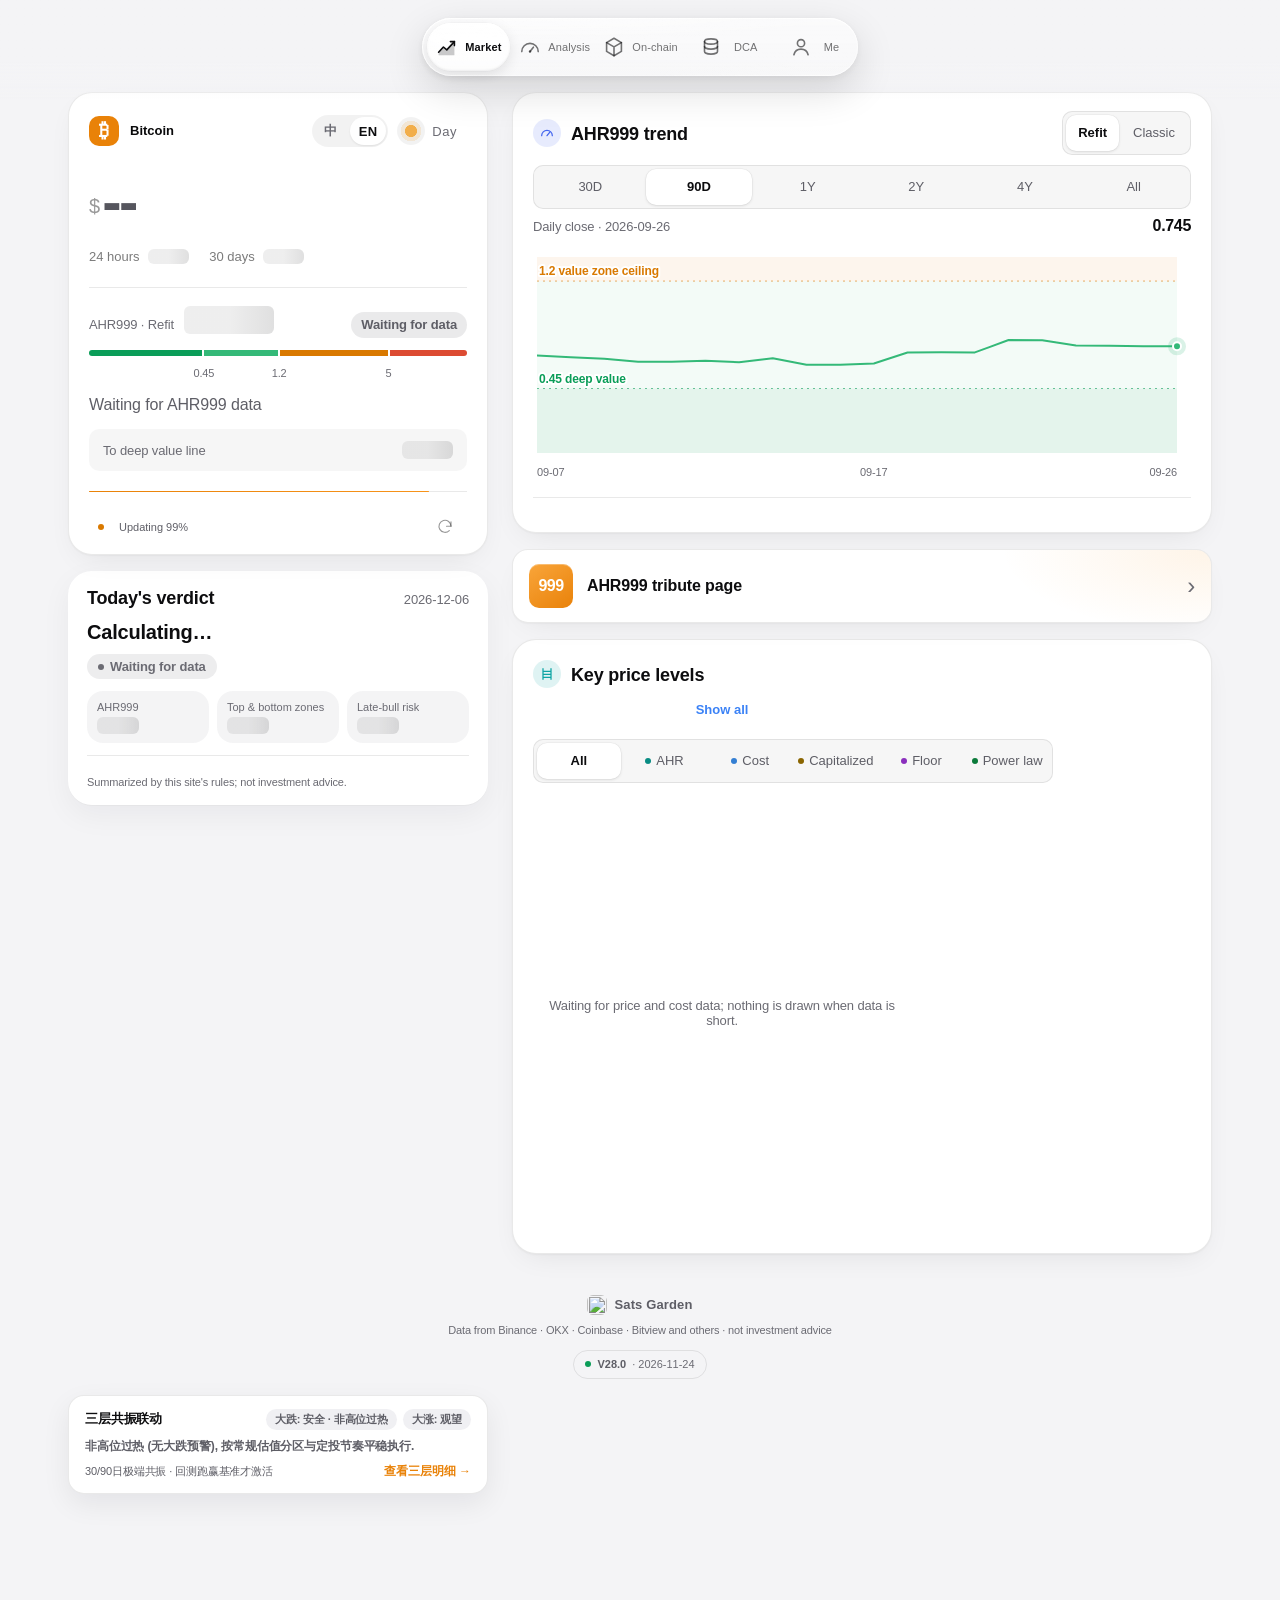
==== source/index.html @ b7ab75c3 "deploy: 28.0.0-20261124" ====
<!doctype html>
<!-- BUILD: 28.0.0-20261124 · SATS-GARDEN-V27.11 -->
<html lang="zh-CN">
<head>
  <meta charset="UTF-8" />
  <meta name="viewport" content="width=device-width,initial-scale=1,viewport-fit=cover" />
  <meta name="referrer" content="no-referrer" />
  <meta name="color-scheme" content="dark light" />
  <meta name="apple-mobile-web-app-capable" content="yes" />
  <meta name="mobile-web-app-capable" content="yes" />
  <meta name="apple-mobile-web-app-status-bar-style" content="black-translucent" />
  <meta name="apple-mobile-web-app-title" content="Sats Garden" />
  <meta name="btc-dca-build" content="28.0.0-20261124" />
  <script>
(function(){
  "use strict";
  // V27.0.3：手机诊断面板。只有打开 网址#diag 时出现；平时没有任何影响。
  var errs=[];
  window.addEventListener("error",function(e){errs.push((e.message||"error")+" @"+(e.lineno||"?"));if(errs.length>4)errs.shift()});
  window.addEventListener("unhandledrejection",function(e){errs.push("promise: "+String(e.reason&&e.reason.message||e.reason).slice(0,80));if(errs.length>4)errs.shift()});
  if(location.hash!=="#diag")return;
  function r(el){if(!el)return "无";var b=el.getBoundingClientRect(),c=getComputedStyle(el);return "h="+Math.round(b.height)+" w="+Math.round(b.width)+" top="+Math.round(b.top)+" display="+c.display+" vis="+c.visibility+" op="+c.opacity+" ovf="+c.overflow+(c.contentVisibility?" cv="+c.contentVisibility:"")+" pos="+c.position}
  function chain(el){var o=[],n=el;for(var i=0;i<6&&n&&n!==document.body;i++){o.push(n.tagName.toLowerCase()+(n.id?"#"+n.id:"")+(n.dataset&&n.dataset.module?"[m="+n.dataset.module+"]":"")+(n.tagName==="DETAILS"?(n.open?"(open)":"(closed)"):""));n=n.parentElement}return o.join(" < ")}
  function line(k,v){return "<div><b>"+k+"</b> "+String(v).replace(/</g,"&lt;")+"</div>"}
  function run(){
    var box=document.getElementById("sgDiag");if(!box){box=document.createElement("div");box.id="sgDiag";box.style.cssText="position:fixed;left:8px;right:8px;top:calc(env(safe-area-inset-top,0px) + 8px);z-index:99999;max-height:60vh;overflow:auto;padding:10px 12px;border-radius:12px;background:rgba(0,0,0,.88);color:#fff;font:11px/1.45 ui-monospace,Menlo,monospace;white-space:normal";document.body.appendChild(box)}
    var f=document.querySelector('details[data-module="walletdist"]'),sec=document.getElementById("walletDist"),panel=sec&&sec.querySelector(".hd-panel"),rows=document.getElementById("hdRows"),hold=document.querySelector('details[data-module="holders"]');
    var probe="无";if(f){var fb=f.getBoundingClientRect();var x=fb.left+fb.width/2,y=fb.bottom-8;if(y>0&&y<innerHeight){var el=document.elementFromPoint(x,y);probe=el?chain(el):"无"}else probe="不在屏幕内"}
    box.innerHTML=line("版本",typeof BUILD_ID!=="undefined"?BUILD_ID:"?")+line("浏览器",navigator.userAgent.replace(/.*(iPhone OS [\d_]+|Mac OS X [\d_]+|Android [\d.]+).*?(Version\/[\d.]+)?.*/,"$1 $2"))+
      line("折叠项",f?(f.open?"已展开":"未展开")+" · "+r(f):"找不到")+
      line("位置",sec?chain(sec):"找不到 #walletDist")+
      line("表格区 section",r(sec))+line("hd-panel",r(panel))+
      line("行数",rows?rows.children.length+" · "+(rows.textContent||"").slice(0,30):"找不到")+
      line("持币群体折叠",hold?(hold.open?"已展开":"未展开"):"找不到")+
      line("折叠项底部是谁",probe)+
      line("数据源失败",(function(){var n=window.__sgNet&&window.__sgNet.stat||{},f=n.fail||{},w=n.why||{},k=Object.keys(f);return k.length?k.map(function(h){return h+"×"+f[h]+(w[h]?"（"+({timeout:"超时",network:"连不上"}[w[h]]||w[h])+"）":"")}).join("  "):"无"})())+
      line("用了旧副本",(function(){var n=window.__sgNet&&window.__sgNet.stat;return n?n.stale+" 项":"未启用"})())+
      line("脚本错误",errs.length?errs.join(" | "):"无");
  }
  function start(){run();setInterval(run,1000)}
  if(document.readyState==="loading")document.addEventListener("DOMContentLoaded",start);else start();
})();
</script>
<script>
/* V27：网络缓存层（数据更可靠、打开更快）
   拦截对行情 / 链上数据源的 GET 请求，把每次成功的响应存进本机 IndexedDB：
   - 日度历史数据（Bitview 长序列、成本分布、BGeometrics、CoinMetrics、mempool 历史价与算力、恐惧贪婪历史、稳定币历史等）：
     6 小时内再次打开直接用本机副本，不再请求网络（快）；超过 6 小时去网络取，网络失败或超时就用本机副本（稳）。
   - 近期数据（Bitview 最近几天的短序列、Binance K 线、mempool 3 天算力）：总是先取网络；失败时用 3 天内的本机副本。
   - 实时报价、资金费率、手续费、出块、预测市场：不经过这一层。
   本机副本只在本机保存，不上传；占用超过上限时自动删除最旧的。 */
(function(){
  "use strict";
  if(!window.fetch||!window.indexedDB||window.__sgNet)return;
  var native=window.fetch.bind(window),DB="sg-net",ST="resp",FRESH=6*36e5,LIVE_MAX=3*864e5,MAX_BYTES=8e6,CAP=120e6;
  var stat={fresh:0,stale:0,live:0,miss:0,urls:{},fail:{}};
  function failed(u){try{var h=new URL(u,location.href).hostname;if(h&&h!==location.hostname)stat.fail[h]=(stat.fail[h]||0)+1}catch(e){}}
  function watch(p,u){return p.then(function(r){if(r&&!r.ok&&r.status!==304)failed(u);return r},function(e){failed(u);throw e})}
  window.__sgNet={stat:stat,version:1,bust:function(sub){return db().then(function(d){if(!d)return;return new Promise(function(res){try{var os=d.transaction(ST,"readwrite").objectStore(ST),c=os.openCursor();c.onsuccess=function(){var cur=c.result;if(!cur){res();return}if(!sub||String(cur.key).indexOf(sub)>=0)cur.delete();cur.continue()};c.onerror=function(){res()}}catch(e){res()}})})}};
  function cls(u){
    var h=u.hostname,p=u.pathname,q=u.search;
    if(h==="bitview.space"){
      if(/^\/api\/(mempool|v1\/)/.test(p))return null;
      if(p.indexOf("/api/series/")===0){
        var st=u.searchParams.get("start");
        if(st&&/^-\d+$/.test(st)&&+st>-100)return "live";
        return "daily";
      }
      if(p.indexOf("/api/urpd")===0)return "daily";
      return null;
    }
    if(/(^|\.)bitcoin-data\.com$|^api\.bgeometrics\.com$/.test(h))return /\/last$/.test(p)?"live":"daily";
    if(h==="community-api.coinmetrics.io"||h==="stablecoins.llama.fi"||h==="api.blockchain.info")return "daily";
    if(h==="api.coingecko.com"&&/market_chart/.test(p)){var dd=+(u.searchParams.get("days")||0);return dd>0&&dd<=3?"live":"daily"}
    if(h==="api.alternative.me"&&/limit=(\d{3,})/.test(q))return "daily";
    if(h==="mempool.space"){if(/historical-price|hashrate\/(all|3y)/.test(p))return "daily";if(/hashrate\/3d/.test(p))return "live";return null}
    if(/binance/.test(h)&&/klines/.test(p))return "live";
    return null;
  }
  var dbp=null;
  function db(){if(dbp)return dbp;dbp=new Promise(function(res){try{var r=indexedDB.open(DB,1);r.onupgradeneeded=function(){r.result.createObjectStore(ST)};r.onsuccess=function(){res(r.result)};r.onerror=function(){res(null)};r.onblocked=function(){res(null)}}catch(e){res(null)}});return dbp}
  function get(k){return db().then(function(d){if(!d)return null;return new Promise(function(res){try{var t=d.transaction(ST,"readonly").objectStore(ST).get(k);t.onsuccess=function(){res(t.result||null)};t.onerror=function(){res(null)}}catch(e){res(null)}})})}
  function put(k,v){return db().then(function(d){if(!d)return;try{d.transaction(ST,"readwrite").objectStore(ST).put(v,k)}catch(e){}})}
  var pruned=false;
  function prune(){if(pruned)return;pruned=true;db().then(function(d){if(!d)return;try{var items=[],os=d.transaction(ST,"readonly").objectStore(ST),c=os.openCursor();c.onsuccess=function(){var cur=c.result;if(cur){items.push([cur.key,cur.value.t,(cur.value.body||"").length]);cur.continue();return}
      var total=items.reduce(function(a,x){return a+x[2]},0);if(total<=CAP)return;items.sort(function(a,b){return a[1]-b[1]});var tx=d.transaction(ST,"readwrite").objectStore(ST);for(var i=0;i<items.length&&total>CAP;i++){tx.delete(items[i][0]);total-=items[i][2]}}}catch(e){}})}
  function resp(rec,tag){return new Response(rec.body,{status:200,headers:{"content-type":rec.ct||"application/json","x-sg-cache":tag}})}
  function note(url,kind){stat[kind]++;stat.urls[url]=kind}
  // V27.6.3：同一个网址同时被多个模块请求时，只下载一次（DefiLlama 历史数据有 1 MB 以上，手机网络下常常两份同时下载、双双超时）；
  // 调用方自己的超时只结束「等待」，不中断下载——下载在后台最多继续 60 秒，完成后照样存入本机副本，下次直接用。
  var inflight={},why={};stat.why=why;
  function reason(e,st){return st?("HTTP "+st):(e&&(e.name==="AbortError"||/abort/i.test(String(e))))?"timeout":"network"}
  function failedWhy(u,w){try{var h=new URL(u,location.href).hostname;if(h)why[h]=w}catch(e){}}
  // V27.7.1：Bitview 成本分布（URPD）接口改版——
  //   ① weight 参数只接受 none / wakefulness / mobility（原来用 raw），② buckets 由「对象数组」改为「按列数组」，
  //   ③ /api/urpd/{cohort}/dates 日期列表可能已取消。
  // 在这里统一转换成网页各模块原来使用的格式，模块代码不用逐个改。
  function isUrpd(u){try{return new URL(u).pathname.indexOf("/api/urpd")===0}catch(e){return false}}
  function fixUrl(u){if(!isUrpd(u))return u;try{var x=new URL(u);if(x.searchParams.get("weight")==="raw")x.searchParams.delete("weight");return x.toString()}catch(e){return u}}
  function adaptUrpd(u,body){
    if(!isUrpd(u)||/\/dates(\?|$)/.test(u))return body;
    try{var j=JSON.parse(body),b=j&&j.buckets;
      if(!b||Array.isArray(b)||!Array.isArray(b.price))return body;
      var agg=new URL(u).searchParams.get("agg")||"",lin=/^lin(\d+)$/.exec(agg),lg=/^log(\d+)$/.exec(agg),n=b.price.length,out=[];
      for(var i=0;i<n;i++){var pf=+b.price[i],nx=i+1<n?+b.price[i+1]:NaN,pc=lin?pf+(+lin[1]):lg?(pf>0?pf*Math.pow(10,1/(+lg[1])):(isFinite(nx)?nx:0)):(isFinite(nx)?nx:pf);
        out.push({price_floor:pf,price_ceil:pc,supply:b.supply?+b.supply[i]:0,realized_cap:b.realized_cap?+b.realized_cap[i]:null,unrealized_pnl:b.unrealized_pnl?+b.unrealized_pnl[i]:null})}
      j.buckets=out;if(j.total_supply==null&&j.supply!=null)j.total_supply=j.supply;return JSON.stringify(j)}catch(e){return body}
  }
  function synthDates(u){
    // 日期列表接口没了：按日历生成 2013-01-01 到昨天（UTC），各模块会按需逐日请求
    if(!isUrpd(u)||!/\/dates(\?|$)/.test(u))return null;
    var out=[],d=new Date(Date.UTC(2013,0,1)),end=Date.now()-864e5;
    while(d.getTime()<=end){out.push(d.toISOString().slice(0,10));d.setUTCDate(d.getUTCDate()+1)}
    return JSON.stringify(out);
  }
  // ===== V27.8：Bitview 新旧接口兼容层 =====
  // Bitview 正在切换到新版本（next.bitview.space）：大量序列改名、合并或下线，单次请求最多 32 个序列。
  // 先按原名请求；服务器回答「找不到」或拒绝时，自动换成新名字，或用新数据计算出旧序列，再按原来的格式交给各模块。
  // 判断出已是新版本后记住 3 天，期间直接用新名字。以后 Bitview 再改名，只需更新这里的对照。
  var BV_FLAG="sg-bv-next";
  function bvNext(){try{return Date.now()-(+localStorage.getItem(BV_FLAG)||0)<3*864e5}catch(e){return false}}
  function setBvNext(){try{localStorage.setItem(BV_FLAG,String(Date.now()))}catch(e){}}
  var AGE1Y=["1y_to_18m","18m_to_2y","2y_to_3y","3y_to_4y","4y_to_5y","5y_to_6y","6y_to_7y","7y_to_8y","8y_to_10y","10y_to_12y","12y_to_15y","over_15y"];
  var BAL={under_1m_sats:["1_to_10_sats","10_to_100_sats","100_to_1k_sats","1k_to_10k_sats","10k_to_100k_sats","100k_to_1m_sats"],under_1k_sats:["1_to_10_sats","10_to_100_sats","100_to_1k_sats"],
    "1k_sats_to_10k_sats":["1k_to_10k_sats"],"10k_sats_to_100k_sats":["10k_to_100k_sats"],"100k_sats_to_1m_sats":["100k_to_1m_sats"],"1m_sats_to_10m_sats":["1m_to_10m_sats"],"10m_sats_to_1btc":["10m_to_100m_sats"],
    "1btc_to_10btc":["1_to_10_btc"],"10btc_to_100btc":["10_to_100_btc"],"100btc_to_1k_btc":["100_to_1k_btc"],"1k_btc_to_10k_btc":["1k_to_10k_btc"],"10k_btc_to_100k_btc":["10k_to_100k_btc"],over_100k_btc:["over_100k_btc"],over_10k_btc:["10k_to_100k_btc","over_100k_btc"]};
  var BV_ALIAS={supply:"circulating_supply",utxos_in_loss_supply:"supply_in_loss",p2pk65_supply:"p2pk_supply",p2pk65_supply_dominance:"p2pk_supply_share",p2tr_supply_dominance:"p2tr_supply_share",cost_basis_per_coin_pct50:"cost_basis_by_coin_median"};
  function bvSpec(n){var m;
    if(n==="date")return {k:"date",parts:[]};
    if(BV_ALIAS[n])return {k:"alias",parts:[BV_ALIAS[n]]};
    if(n==="p2pk33_supply"||n==="p2pk33_supply_dominance")return {k:"zero",parts:[]};          // 已与 p2pk65 合并为 p2pk
    if(n==="puell_multiple")return {k:"puell",parts:["subsidy_sum_24h_usd","subsidy_sum_1y_usd"]};
    if(n==="lth_realized_profit_to_loss_ratio_1w")return {k:"ratio",parts:["lth_realized_profit_sum_1w","lth_realized_loss_sum_1w"]};
    if(n==="price_sma_111d")return {k:"sma",n:111,x:1,parts:[]};
    if(n==="price_sma_350d_x2")return {k:"sma",n:350,x:2,parts:[]};
    if((m=/^utxos_over_6m_old_(transfer_volume_sum_\w+)$/.exec(n)))return {k:"alias",parts:["age_over_6m_"+m[1]]};
    if((m=/^utxos_over_1y_old_(transfer_volume_sum_\w+)$/.exec(n))){var sfx=m[1];return {k:"sum",parts:AGE1Y.map(function(b){return "age_"+b+"_"+sfx})}}
    if((m=/^utxos_over_(\d+)pct_in_loss_supply$/.exec(n)))return {k:"loss",pct:+m[1],parts:[]};
    if((m=/^addrs_(.+?)_(addr_count|supply(?:_delta_\w+)?)$/.exec(n))&&BAL[m[1]]){var suf=m[2]==="addr_count"?"address_count":m[2];return {k:"sum",parts:BAL[m[1]].map(function(b){return "balance_"+b+"_"+suf})}}
    if((m=/^bedrock_(raw|cointime|coinflow)_floor_pct(\w+)$/.exec(n)))return {k:"alias",parts:["bedrock_"+{raw:"unweighted",cointime:"awake",coinflow:"mobile"}[m[1]]+"_floor_p"+m[2]]};
    if(/^bedrock_coinflow_\w+_floor_/.test(n)||/^capital_sentiment_/.test(n)||/^rarity_meter_\w+_rank$/.test(n))return {k:"none",parts:[]};   // 新版没有对应数据
    return {k:"alias",parts:[n]};
  }
  function bvGet(u){return native(u,{mode:"cors",cache:"no-store"}).then(function(r){return r.text().then(function(t){var j=null;try{j=JSON.parse(t)}catch(e){}return {ok:r.ok,status:r.status,j:j,t:t}})})}
  function notFoundName(x){var msg=x&&x.j&&x.j.error&&x.j.error.message||x&&x.t||"";var m=/'([a-z0-9_]+)' not found/.exec(msg);return m?m[1]:null}
  async function bvChunk(base,names){
    // 取一组序列；某个名字不存在就去掉重试（最多 6 次），缺的按空值处理
    var list=names.slice(),miss={};
    for(var tries=0;tries<7;tries++){
      var u=new URL(base.toString());u.searchParams.set("series",list.join(","));
      var x=await bvGet(u.toString());
      if(x.ok&&Array.isArray(x.j)){var out={};list.forEach(function(n,i){out[n]=x.j[i]});return {cols:out,miss:miss}}
      var nf=notFoundName(x);if(!nf||list.indexOf(nf)<0)throw new Error("bitview "+x.status);
      miss[nf]=1;list=list.filter(function(n){return n!==nf});if(!list.length)return {cols:{},miss:miss}
    }
    throw new Error("bitview retries");
  }
  var dailyPrice=null;
  async function bvDailyPrice(){
    if(dailyPrice)return dailyPrice;
    var u=new URL("https://bitview.space/api/series/bulk");u.searchParams.set("index","day1");u.searchParams.set("series","date,price");u.searchParams.set("start","2010-07-01");
    var x=await bvGet(u.toString());if(!x.ok||!Array.isArray(x.j))throw new Error("price");
    var d=x.j[0].data,v=x.j[1].data;dailyPrice={d:d,v:v.map(Number)};return dailyPrice;
  }
  function smaAt(dp,n){var out={},sum=0,q=[];for(var i=0;i<dp.d.length;i++){var v=dp.v[i];if(!(v>0)){out[dp.d[i]]=null;continue}q.push(v);sum+=v;if(q.length>n)sum-=q.shift();out[dp.d[i]]=q.length>=n?sum/n:null}return out}
  function monthEndValue(map,day){var y=+day.slice(0,4),mo=+day.slice(5,7),d=new Date(Date.UTC(y,mo,0));for(var k=0;k<31;k++){var key=d.toISOString().slice(0,10);if(map[key]!=null)return map[key];d.setUTCDate(d.getUTCDate()-1);if(d.getUTCMonth()!==mo-1)break}return null}
  async function lossAt(day,pcts){
    // 深度亏损：成本分布里成本 ≥ 价格 ÷ (1 − 亏损比例) 的币量。
    // 过去日子的成本分布不会再变，存进本机副本（IndexedDB）后，以后只需下载最新一天。
    var url="https://bitview.space/api/urpd/all/"+day+"?agg=log50",j=null,rec=await get(url).catch(function(){return null});
    if(rec&&rec.body){try{j=JSON.parse(rec.body)}catch(e){}}
    if(!j){var x=await bvGet(url);if(!x.ok||!x.j||!x.j.buckets)return null;j=x.j;
      var today=new Date().toISOString().slice(0,10);if(day<today){put(url,{t:Date.now(),body:x.t,ct:"application/json"})}}
    var b=j.buckets,close=+j.close,out={};if(!(close>0))return null;
    var pr=Array.isArray(b)?b.map(function(r){return +r.price_floor}):b.price.map(Number),sp=Array.isArray(b)?b.map(function(r){return +r.supply}):b.supply.map(Number),step=Math.pow(10,1/50);
    pcts.forEach(function(p){var th=close/(1-p/100),s=0;
      for(var i=0;i<pr.length;i++){var lo=pr[i],hi=lo>0?lo*step:(pr[i+1]||0);if(!(sp[i]>0))continue;
        if(lo>=th)s+=sp[i];else if(hi>th&&lo>0)s+=sp[i]*(Math.log(hi/th)/Math.log(hi/lo))}   // 跨过门槛的那一格按对数比例分配
      out[p]=s});
    return out;
  }
  async function bvTranslate(key){
    var u=new URL(key),single=null,m=/^\/api\/series\/([a-z0-9_]+)\/([a-z0-9]+)\/?$/.exec(u.pathname);
    if(m&&m[1]!=="bulk"){single=m[1];var b=new URL("https://bitview.space/api/series/bulk");b.searchParams.set("index",m[2]);b.searchParams.set("series",single);["start","end","limit"].forEach(function(k){if(u.searchParams.get(k)!=null)b.searchParams.set(k,u.searchParams.get(k))});u=b}
    var index=u.searchParams.get("index")||"day1",names=(u.searchParams.get("series")||"").split(",").filter(Boolean),specs=names.map(bvSpec),need=[];
    specs.forEach(function(sp){sp.parts.forEach(function(p){if(need.indexOf(p)<0)need.push(p)})});
    var cols={},miss={},base=new URL(u.toString());
    for(var i=0;i<Math.max(1,need.length);i+=30){var r=await bvChunk(base,["date"].concat(need.slice(i,i+30)));Object.assign(cols,r.cols);Object.assign(miss,r.miss)}
    var ref=cols.date;if(!ref||!Array.isArray(ref.data))throw new Error("no date");
    var n=ref.data.length,pos0=+ref.start||0,val=function(name,i){var c=cols[name];if(!c||!Array.isArray(c.data))return null;var k=pos0+i-(+c.start||0);var v=k>=0&&k<c.data.length?c.data[k]:null;return v==null?null:+v};
    var out=[],dp=null,lossCache=null;
    for(var q=0;q<specs.length;q++){
      var sp=specs[q],arr=new Array(n);
      if(sp.k==="date")arr=ref.data.slice();
      else if(sp.k==="alias"){for(var i2=0;i2<n;i2++)arr[i2]=val(sp.parts[0],i2)}
      else if(sp.k==="sum"){for(i2=0;i2<n;i2++){var t=0,any=false;sp.parts.forEach(function(p){var v=val(p,i2);if(v!=null&&isFinite(v)){t+=v;any=true}});arr[i2]=any?t:null}}
      else if(sp.k==="zero"){arr.fill(0)}
      else if(sp.k==="none"){arr.fill(null)}
      else if(sp.k==="puell"){for(i2=0;i2<n;i2++){var a=val(sp.parts[0],i2),c=val(sp.parts[1],i2);arr[i2]=a!=null&&c>0?a/(c/365):null}}
      else if(sp.k==="ratio"){for(i2=0;i2<n;i2++){var a2=val(sp.parts[0],i2),c2=val(sp.parts[1],i2);arr[i2]=a2!=null&&c2>0?a2/c2:null}}
      else if(sp.k==="sma"){if(!dp)dp=await bvDailyPrice().catch(function(){return null});
        if(!dp)arr.fill(null);else{var mp=smaAt(dp,sp.n);for(i2=0;i2<n;i2++){var day=ref.data[i2],v2=index==="month1"?monthEndValue(mp,day):mp[day];arr[i2]=v2==null?null:v2*sp.x}}}
      else if(sp.k==="loss"){
        if(!lossCache){lossCache={};var pcts=specs.filter(function(z){return z.k==="loss"}).map(function(z){return z.pct}),all=ref.data.slice(-120),days=[];
          // 最近 7 天逐日算；更早的每 3 天算一次，中间按前后两次线性补齐（图表看趋势足够，最新数值是精确的）
          all.forEach(function(d,k){if(k>=all.length-7||(all.length-1-k)%3===0)days.push(d)});
          var idx=0,worker=async function(){while(idx<days.length){var d=days[idx++];try{lossCache[d]=await lossAt(d,pcts)}catch(e){lossCache[d]=null}}};
          await Promise.all([worker(),worker(),worker(),worker()]);
          all.forEach(function(d,k){if(lossCache[d])return;var a=k-1,c=k+1;while(a>=0&&!lossCache[all[a]])a--;while(c<all.length&&!lossCache[all[c]])c++;
            if(a<0||c>=all.length)return;var A=lossCache[all[a]],C=lossCache[all[c]],w=(k-a)/(c-a),o={};pcts.forEach(function(p){o[p]=A[p]+(C[p]-A[p])*w});lossCache[d]=o})}
        for(i2=0;i2<n;i2++){var lc=lossCache[ref.data[i2]];arr[i2]=lc?lc[sp.pct]:null}}
      out.push({version:0,index:index,type:"Derived",start:pos0,end:pos0+n,stamp:ref.stamp||new Date().toISOString(),data:arr,translated:names[q]});
    }
    return JSON.stringify(single?out[0]:out);
  }
  function lenSame(rec){
    return native(rec.lenUrl,{mode:"cors",cache:"no-store"}).then(function(r){return r.ok?r.text():null}).then(function(t){var n=+t;return n>0&&n===rec.len}).catch(function(){return false});
  }
  function bvLenInfo(key,body){
    // 请求里取一个代表序列（第一个不是 date 的）和它的总长度 end；只用于「全量历史」类请求
    try{var u=new URL(key),j=JSON.parse(body),arr=Array.isArray(j)?j:[j],idx=u.searchParams.get("index")||"day1",names=(u.searchParams.get("series")||"").split(",");
      var m=/^\/api\/series\/([a-z0-9_]+)\/([a-z0-9]+)\/?$/.exec(u.pathname);if(m&&m[1]!=="bulk"){names=[m[1]];idx=m[2]}
      if(idx!=="day1")return null;
      for(var i=0;i<arr.length;i++){var n=names[i];if(!n||n==="date"||!arr[i]||!(+arr[i].end>0))continue;var real=n;if(arr[i].translated){var sp=bvSpec(n);real=sp.k==="alias"?sp.parts[0]:null}
        if(!real)continue;return {lenUrl:"https://bitview.space/api/series/"+real+"/"+idx+"/len",len:+arr[i].end}}
    }catch(e){}return null;
  }
  function isBvSeries(u){try{var x=new URL(u);return x.hostname==="bitview.space"&&x.pathname.indexOf("/api/series/")===0&&!/\/(search|count|indexes)$/.test(x.pathname)}catch(e){return false}}
  async function bvFetch(key){
    if(!bvNext()){
      var r=await native(key,{mode:"cors",cache:"no-store"});
      if(r.ok)return {ok:true,status:r.status,body:await r.text(),ct:r.headers.get("content-type")||"application/json"};
      if(r.status!==404&&r.status!==400)return {ok:false,status:r.status};
      var t=await r.text().catch(function(){return ""});if(/not found/i.test(t))setBvNext();
    }
    try{return {ok:true,status:200,body:await bvTranslate(key),ct:"application/json"}}catch(e){return {ok:false,status:502}}
  }
  function shared(key){
    if(inflight[key])return inflight[key];
    var ctl=new AbortController(),tm=setTimeout(function(){ctl.abort()},60000);
    if(isBvSeries(key)){
      inflight[key]=bvFetch(key).then(function(x){clearTimeout(tm);delete inflight[key];
        if(x.ok&&x.body&&x.body.length<MAX_BYTES){var li=bvLenInfo(key,x.body),rec={t:Date.now(),body:x.body,ct:x.ct};if(li){rec.lenUrl=li.lenUrl;rec.len=li.len}put(key,rec);prune()}return x},function(e){clearTimeout(tm);delete inflight[key];throw e});
      return inflight[key];
    }
    inflight[key]=native(fixUrl(key),{mode:"cors",cache:"no-store",signal:ctl.signal}).then(function(r){
      if(!r.ok){var sd=synthDates(key);if(sd)return {ok:true,status:200,body:sd,ct:"application/json"};return {ok:false,status:r.status}}
      return r.text().then(function(body){return {ok:true,status:r.status,body:adaptUrpd(key,body),ct:r.headers.get("content-type")||"application/json"}});
    }).then(function(x){clearTimeout(tm);delete inflight[key];
      if(x.ok&&x.body&&x.body.length<MAX_BYTES&&!/^\s*</.test(x.body)){put(key,{t:Date.now(),body:x.body,ct:x.ct});prune()}
      return x},function(e){clearTimeout(tm);delete inflight[key];throw e});
    return inflight[key];
  }
  function waitFor(p,sig){return new Promise(function(res,rej){
    if(sig){if(sig.aborted){rej(new DOMException("Aborted","AbortError"));return}sig.addEventListener("abort",function(){rej(new DOMException("Aborted","AbortError"))},{once:true})}
    p.then(res,rej)})}
  window.fetch=function(input,init){
    try{
      var req=typeof input==="string"?null:input,url=req?req.url:String(input),method=((init&&init.method)||(req&&req.method)||"GET").toUpperCase();
      if(method!=="GET")return native(input,init);
      var u=new URL(url,location.href),c=cls(u);
      if(!c)return u.origin===location.origin?native(input,init):watch(native(input,init),url).catch(function(e){failedWhy(url,reason(e));throw e});
      var key=u.href,sig=(init&&init.signal)||(req&&req.signal)||null;
    }catch(e){return native(input,init)}
    return get(key).then(function(rec){
      var age=rec?Date.now()-rec.t:Infinity,stale=function(){return rec&&(c==="daily"||age<LIVE_MAX)};
      if(rec&&c==="daily"&&age<FRESH){note(key,"fresh");return resp(rec,"fresh")}
      if(rec&&c==="daily"&&rec.lenUrl&&rec.len>0&&!/\/month1\/len$/.test(rec.lenUrl)&&age<36*3600*1000)return lenSame(rec).then(function(same){
        if(same){rec.t=Date.now();put(key,rec);note(key,"fresh");return resp(rec,"fresh")}
        return go();
      });
      return go();
      function go(){
      return waitFor(shared(key),sig).then(function(x){
        if(x.ok){note(key,"live");return new Response(x.body,{status:200,headers:{"content-type":x.ct,"x-sg-cache":"live"}})}
        failed(key);failedWhy(key,reason(null,x.status));
        if(stale()){note(key,"stale");return resp(rec,"stale")}
        note(key,"miss");return new Response("",{status:x.status||502});
      },function(err){
        // 调用方等不及先走了：下载仍在继续，只有下载本身失败才算数据源失败
        var pend=err&&err.name==="AbortError"&&inflight[key];
        if(pend)pend.then(function(x){if(!x.ok){failed(key);failedWhy(key,reason(null,x.status))}},function(e){failed(key);failedWhy(key,reason(e))});
        else{failed(key);failedWhy(key,reason(err))}
        if(stale()){note(key,"stale");return resp(rec,"stale")}
        note(key,"miss");throw err;
      });
      }
    });
  };
})();
</script>
<script>
(function(){
  "use strict";
  // V27.10：给本机存储瘦身。这几个模块各自把 170～420 KB 的图表数据存进 localStorage（Safari 上限约 5 MB，已用近 3 MB）；
  // 同一份数据网络缓存层已经存在 IndexedDB 里（容量大得多、离线也能用），所以这里不再重复存：写入时直接跳过，并清掉以前存的。
  // 模块下次打开时照常「请求」，由缓存层从本机副本立即返回，不产生网络流量。IndexedDB 不可用（如无痕模式）时保持原样。
  var BIG={btc_bitview_capitalized_price_v1:1,btc_bitview_lth_psil_v1:1,btc_bitview_cost_basis_v1:1,btc_bitview_revived_v3_1y:1,btc_bitview_lth_nupl_v1:1};
  if(!window.indexedDB||!window.__sgNet)return;
  try{
    var raw=Storage.prototype.setItem;
    Storage.prototype.setItem=function(k,v){if(this===window.localStorage&&BIG[k]===1&&typeof v==="string"&&v.length>60000)return;return raw.apply(this,arguments)};
    Object.keys(BIG).forEach(function(k){try{var v=localStorage.getItem(k);if(v&&v.length>60000)localStorage.removeItem(k)}catch(e){}});
  }catch(e){}
})();
</script>
<script>(function(){var l=null;try{l=localStorage.getItem("btc_lang_v1")}catch(e){}if(l!=="zh"&&l!=="en"){var n=(navigator.languages&&navigator.languages[0])||navigator.language||"";l=/^zh/i.test(n)?"zh":"en"}window.BTC_LANG=l;var d=document.documentElement;d.lang=l==="en"?"en":"zh-CN";if(l==="en"){d.classList.add("i18n-pending");setTimeout(function(){d.classList.remove("i18n-pending")},2500)}})();</script>
<script>const BUILD_ID="28.0.0-20261124";const BUILD_LABEL="V28.0";function sgLabel(){return window.BTC_LANG==="en"?BUILD_LABEL.replace(/\s*正式版$/,""):BUILD_LABEL}(function(){var T="btc_theme_v1",t=null;try{t=localStorage.getItem(T)}catch(e){}if(t!=="light"&&t!=="dark"){t=null}window.__themePinned=!!t;if(!t)t=window.matchMedia("(prefers-color-scheme: light)").matches?"light":"dark";document.documentElement.dataset.theme=t;})();</script>
  <link rel="apple-touch-icon" href="./apple-touch-icon.png" />
  <link rel="icon" type="image/png" sizes="180x180" href="./apple-touch-icon.png" />
  <link rel="manifest" href="./manifest.webmanifest" id="pwaManifest" />
  <meta name="theme-color" id="themeColorMeta" content="#090c11" />
  
  <title>Sats Garden · 比特币价格与 AHR999</title>
  <meta name="description" content="查看比特币价格与 AHR999 指数，切换经典与新拟合模型，记录定投进度；按需展开链上成本与市场分析。" />
  <meta name="keywords" content="BTC,比特币,Bitcoin,AHR999,MVRV,LTH_PSIL,200WMA,恐惧贪婪,Sats Garden,链上数据,幂律" />
  <meta name="robots" content="index,follow" />
  <link rel="canonical" href="https://9992100.xyz/" />
  <meta property="og:url" content="https://9992100.xyz/" />
  <meta property="og:image" content="https://9992100.xyz/docs/cover.jpg" />
  <meta property="og:locale" content="zh_CN" />
  <meta name="twitter:image" content="https://9992100.xyz/docs/cover.jpg" />
  <meta property="og:type" content="website" />
  <meta property="og:title" content="Sats Garden · 比特币价格与 AHR999" />
  <meta property="og:description" content="比特币价格、AHR999 周期估值与本月定投进度。" />
  <meta property="og:site_name" content="Sats Garden" />
  <meta name="twitter:card" content="summary_large_image" />
  <meta name="twitter:title" content="BTC · 价格与 AHR999" />
  <meta name="twitter:description" content="比特币价格、AHR999 周期估值与本月定投进度。" />
  <style>body.noscript{display:block;padding:40px 20px;font-family:system-ui;color:#333}
body.noscript h1{font-size:20px}
body.noscript p{font-size:13px;line-height:1.6;max-width:640px}
/* ===== 定投策略对照 DCA LAB ===== */
#dcalab .dcalab-delta{display:flex}
#dcalab .dcalab-delta i{flex:none;border-radius:2px}
#dcalab .dcalab-delta p{color:var(--text-secondary)}
#dcalab .dcalab-delta b{color:var(--brand-ink);font-weight:700}
#dcalab .dcalab-delta span{display:block;margin-top:3px;color:var(--text-tertiary);font-size:13px}
#dcalab .dcalab-shell{position:relative;height:300px;min-height:260px;touch-action:pan-y}
#dcalab .dcalab-shell canvas{display:block;width:100%;height:100%}
#dcalab .dcalab-tooltip{position:absolute;z-index:3;min-width:170px;padding:9px 10px;border:1px solid var(--border-subtle);border-radius:var(--r-md);background:color-mix(in srgb,var(--surface-1) 92%,transparent);box-shadow:0 10px 30px rgba(0,0,0,.2);backdrop-filter:blur(14px);pointer-events:none;opacity:0;transform:translateY(3px);transition:opacity .12s,transform .12s}
#dcalab .dcalab-tooltip.on{opacity:1;transform:none}
#dcalab .dcalab-tooltip b{display:block;margin-bottom:5px;font-size:13px}
#dcalab .dcalab-tooltip div{display:flex;justify-content:space-between;gap:14px;margin-top:3px;color:var(--text-secondary);font-size:13px}
#dcalab .dcalab-tooltip strong{color:var(--text-primary);font-family:var(--mono)}
#dcalab .dcalab-rules{margin-top:12px}
#dcalab .dcalab-rule{display:flex;align-items:center;gap:9px;padding:11px 0;border-bottom:1px solid var(--border-subtle)}
#dcalab .dcalab-rule:last-child{border-bottom:0}
#dcalab .dcalab-rule i{flex:none;width:8px;height:8px;border-radius:3px}
#dcalab .dcalab-rule b{font-size:13px;font-weight:700}
#dcalab .dcalab-rule s{margin-left:auto;text-decoration:none;color:var(--text-tertiary);font-size:13px;font-family:var(--mono);white-space:nowrap}
#dcalab .dcalab-rule em{flex:none;width:44px;font-style:normal;text-align:right;color:var(--text-secondary);font-size:13px;white-space:nowrap}
#dcalab .dcalab-mult{display:inline-flex;flex:none;align-items:center;gap:1px;height:32px;padding:0 10px;border:1px solid var(--border-subtle);border-radius:var(--r-full);background:var(--surface-1)}
#dcalab .dcalab-mult input{width:34px;padding:0;border:0;outline:0;background:transparent;color:var(--brand-ink);font-size:13px;font-weight:700;text-align:right;-moz-appearance:textfield}
#dcalab .dcalab-mult input::-webkit-outer-spin-button,#dcalab .dcalab-mult input::-webkit-inner-spin-button{-webkit-appearance:none;margin:0}
#dcalab .dcalab-mult u{text-decoration:none;color:var(--text-tertiary);font-size:13px}
#dcalab .m21-goal-btn[disabled]{opacity:.34;pointer-events:none}
#dcalab .dcalab-bar-wrap{margin-top:14px}
#dcalab .dcalab-audit{display:flex;flex-wrap:wrap;gap:7px;margin-top:10px}
#dcalab .dcalab-audit span{display:inline-flex;align-items:center;gap:5px;padding:6px 9px;border:1px solid var(--border-subtle);border-radius:var(--r-full);background:var(--surface-1);color:var(--text-tertiary);font-size:11px;font-weight:700}
#dcalab .dcalab-audit span.good{color:var(--market-positive);border-color:color-mix(in srgb,var(--market-positive) 28%,var(--border-subtle))}
#dcalab .dcalab-audit span.warn{color:var(--market-caution);border-color:color-mix(in srgb,var(--market-caution) 28%,var(--border-subtle))}
#dcalab .dcaroll-head{display:flex;align-items:flex-end;justify-content:space-between;gap:12px;margin-top:24px}
#dcalab .dcaroll-head .m21-subtitle{margin:0}
#dcalab .dcaroll-head small{display:block;margin-top:4px;color:var(--text-tertiary);font-size:13px;line-height:1.45}
#dcalab .dcaroll-periods{display:flex;gap:5px;padding:3px;border:1px solid var(--border-subtle);border-radius:var(--r-full);background:var(--surface-card-muted)}
#dcalab .dcaroll-periods button{min-width:48px;height:31px;padding:0 10px;border:0;border-radius:var(--r-full);background:transparent;color:var(--text-tertiary);font-size:13px;font-weight:700;cursor:pointer}
#dcalab .dcaroll-periods button.active{background:var(--brand-ink);color:var(--on-brand);box-shadow:0 3px 12px rgba(247,147,26,.22)}
#dcalab .dcaroll-periods button:disabled{opacity:.3;cursor:not-allowed}
#dcalab .dcaroll-cards{display:grid;grid-template-columns:repeat(4,minmax(0,1fr));gap:8px;margin-top:12px}
#dcalab .dcaroll-card{min-width:0;padding:13px;border:1px solid var(--border-subtle);border-radius:var(--r-lg);background:var(--surface-1)}
#dcalab .dcaroll-card small{display:block;color:var(--text-tertiary);font-size:11px;font-weight:700;line-height:1.35}
#dcalab .dcaroll-card b{display:block;margin-top:6px;font-size:20px;line-height:1.05;letter-spacing:-.035em;white-space:nowrap}
#dcalab .dcaroll-card span{display:block;margin-top:5px;color:var(--text-tertiary);font-size:11px;line-height:1.35}
#dcalab .dcaroll-verdict{display:flex;align-items:flex-start;gap:11px;margin-top:9px;padding:13px 14px;border:1px solid var(--border-subtle);border-radius:var(--r-lg);background:linear-gradient(145deg,var(--brand-tint),var(--surface-1))}
#dcalab .dcaroll-verdict i{flex:none;width:9px;height:9px;margin-top:5px;border-radius:50%;background:var(--market-caution);box-shadow:0 0 0 5px color-mix(in srgb,var(--market-caution) 14%,transparent)}
#dcalab .dcaroll-verdict.good i{background:var(--market-positive);box-shadow:0 0 0 5px color-mix(in srgb,var(--market-positive) 14%,transparent)}
#dcalab .dcaroll-verdict.bad i{background:var(--market-negative);box-shadow:0 0 0 5px color-mix(in srgb,var(--market-negative) 14%,transparent)}
#dcalab .dcaroll-verdict b{display:block;font-size:13px}
#dcalab .dcaroll-verdict span{display:block;margin-top:3px;color:var(--text-secondary);font-size:13px;line-height:1.5}
#dcalab .dcaroll-shell{position:relative;height:245px;min-height:225px;margin-top:10px;touch-action:pan-y}
#dcalab .dcaroll-shell canvas{display:block;width:100%;height:100%}
#dcalab .dcaroll-extremes{display:grid;grid-template-columns:repeat(2,minmax(0,1fr));gap:8px;margin-top:9px}
#dcalab .dcaroll-extreme{padding:12px 13px;border:1px solid var(--border-subtle);border-radius:var(--r-lg);background:var(--surface-1)}
#dcalab .dcaroll-extreme small{display:block;color:var(--text-tertiary);font-size:11px;font-weight:700}
#dcalab .dcaroll-extreme b{display:block;margin-top:5px;font-size:16px}
#dcalab .dcaroll-extreme span{display:block;margin-top:4px;color:var(--text-secondary);font-size:13px;line-height:1.45}
@media(max-width:640px){
      #dcalab .dcalab-shell{height:264px;min-height:264px}
      #dcalab .dcaroll-head{align-items:flex-start;flex-direction:column}
      #dcalab .dcaroll-cards{grid-template-columns:repeat(2,minmax(0,1fr))}
      #dcalab .dcaroll-card b{font-size:20px}
      #dcalab .dcaroll-shell{height:230px;min-height:230px}
      #dcalab .dcaroll-extremes{grid-template-columns:1fr}
    }
/* DCA STRATEGY COMPARISON · MOBILE UI */
#dcalab{--dca-uniform:#3b82f6;--dca-classic:#ef6b35;--dca-refit:#8b6cf3;--dca-smooth:#0fae83;border-color:var(--border-subtle);background:linear-gradient(180deg,var(--surface-raised),var(--surface-panel));box-shadow:inset 0 1px 0 var(--border-highlight),var(--shadow)}
#dcalab::after{content:none;display:none}
#dcalab .section-kicker{margin-bottom:8px;color:var(--brand-ink);font-size:11px;line-height:1.3;letter-spacing:.14em}
#dcalab .sec-title{margin-bottom:7px;letter-spacing:-.035em}
#dcalab .dcaexp-controls{display:grid;grid-template-columns:repeat(2,minmax(0,1fr));gap:12px}
#dcalab .dcaexp-field{display:block;min-width:0}
#dcalab .dcaexp-field>.dcaexp-label{display:block;margin-bottom:7px;color:var(--text-secondary);font-size:13px;font-weight:700}
#dcalab .dcaexp-input{position:relative;display:grid;align-items:stretch;width:100%;height:50px;margin:0;border:1px solid var(--border-subtle);border-radius:var(--r-md);background:var(--surface-1);box-shadow:inset 0 1px 0 rgba(255,255,255,.025);overflow:hidden}
#dcalab .dcaexp-input:focus-within{border-color:color-mix(in srgb,var(--brand-ink) 55%,var(--border-subtle));box-shadow:0 0 0 3px color-mix(in srgb,var(--brand-ink) 10%,transparent)}
#dcalab .dcaexp-input select,#dcalab .dcaexp-input input{display:block;width:100%;height:48px;min-width:0;margin:0;padding:0 14px;border:0;outline:0;border-radius:0;background:transparent;color:var(--text-primary);font:700 16px/48px system-ui,-apple-system,BlinkMacSystemFont,"SF Pro Display",sans-serif;box-sizing:border-box}
#dcalab .dcaexp-input select{-webkit-appearance:none;appearance:none;padding-right:42px;cursor:pointer}
#dcalab .dcaexp-input.select::after{content:"⌄";position:absolute;right:15px;top:50%;color:var(--text-tertiary);font-size:16px;font-weight:700;pointer-events:none;transform:translateY(-56%)}
#dcalab .dcaexp-input.money{grid-template-columns:40px minmax(0,1fr)}
#dcalab .dcaexp-currency{display:grid;place-items:center;height:48px;border-right:1px solid var(--border-subtle);color:var(--text-tertiary);font-size:16px;font-weight:700;line-height:48px}
#dcalab .dcaexp-input.money input{height:48px;padding:0 14px!important;font-family:var(--mono);font-variant-numeric:tabular-nums;line-height:48px!important;-moz-appearance:textfield;-webkit-appearance:none;appearance:textfield}
#dcalab .dcaexp-input.money input::-webkit-inner-spin-button,#dcalab .dcaexp-input.money input::-webkit-outer-spin-button{-webkit-appearance:none;margin:0}
#dcalab .dcaexp-strategy-legend{display:flex;flex-wrap:wrap;gap:8px 15px;margin-top:17px;color:var(--text-secondary);font-size:13px}
#dcalab .dcaexp-strategy-legend span{display:inline-flex;align-items:center;gap:7px;white-space:nowrap}
#dcalab .dcaexp-strategy-legend i{width:8px;height:8px;border-radius:50%;background:currentColor}
#dcalab .dcaexp-overview-legend{grid-template-columns:repeat(4,minmax(0,1fr));margin-top:15px}
#dcalab .dcaexp-overview-legend span{justify-content:center;min-width:0;border-radius:var(--r-full);font-size:11px}
#dcalab .dcaexp-kpis{display:grid;grid-template-columns:repeat(4,minmax(0,1fr));gap:9px;margin-top:9px}
#dcalab .dcaexp-kpi{--dca-tone:var(--text-tertiary);position:relative;min-width:0;overflow:hidden}
#dcalab .dcaexp-kpi::before{content:"";position:absolute;left:13px;right:13px;top:0;border-radius:0 0 3px 3px;background:var(--dca-tone)}
#dcalab .dcaexp-kpi.uniform{--dca-tone:var(--dca-uniform)}
#dcalab .dcaexp-kpi.classic{--dca-tone:var(--dca-classic)}
#dcalab .dcaexp-kpi.refit{--dca-tone:var(--dca-refit)}
#dcalab .dcaexp-kpi.smooth{--dca-tone:var(--dca-smooth)}
#dcalab .dcaexp-kpi-head{display:flex;justify-content:space-between;min-width:0;color:var(--text-secondary);font-weight:700}
#dcalab .dcaexp-kpi-head>span{display:flex;gap:7px;min-width:0}
#dcalab .dcaexp-kpi-head i{flex:none;width:7px;height:7px;border-radius:50%;background:var(--dca-tone)}
#dcalab .dcaexp-kpi-head em{flex:none;padding:3px 5px;border-radius:var(--r-full);background:color-mix(in srgb,var(--dca-tone) 11%,transparent);color:var(--dca-tone);font-size:11px;font-style:normal;font-weight:700;letter-spacing:.02em}
#dcalab .dcaexp-kpi>b{display:block;margin-top:11px;color:var(--market-positive);font:800 28px/1 var(--mono);letter-spacing:-.045em;white-space:nowrap}
#dcalab .dcaexp-kpi>b.bad{color:var(--market-negative)}
#dcalab .dcaexp-kpi-balance{display:flex;align-items:baseline;justify-content:space-between;margin-top:8px}
#dcalab .dcaexp-kpi-balance strong{color:var(--text-secondary);font:650 12.5px/1.3 var(--mono);white-space:nowrap}
#dcalab .dcaexp-kpi-balance span{color:var(--text-tertiary);font-size:11px;white-space:nowrap}
#dcalab .dcaexp-kpi-foot{justify-content:space-between;margin-top:7px;padding-top:7px;border-top:1px solid var(--border-subtle);color:var(--text-tertiary);line-height:1.4}
#dcalab .dcaexp-kpi-foot span{min-width:0;overflow-wrap:anywhere}
#dcalab .dcaexp-kpi-foot span:last-child{text-align:right}
#dcalab .dcaexp-capital{grid-column:1/-1;display:grid;grid-template-columns:minmax(0,1fr) auto;align-items:center;gap:16px}
#dcalab .dcaexp-capital small{display:block;color:var(--text-tertiary);font-size:11px;font-weight:700}
#dcalab .dcaexp-capital b{display:block;margin-top:4px;font:800 23px/1 var(--mono);letter-spacing:-.04em}
#dcalab .dcaexp-capital-meta{text-align:right}
#dcalab .dcaexp-capital-meta strong,#dcalab .dcaexp-capital-meta span{display:block;font-size:11px;line-height:1.45}
#dcalab .dcaexp-capital-meta strong{color:var(--text-secondary);font-weight:700}
#dcalab .dcaexp-capital-meta span{color:var(--text-tertiary)}
#dcalab .dcalab-delta{align-items:center;gap:10px;margin-top:9px}
#dcalab .dcalab-delta i{width:2px;min-height:42px;background:var(--brand-ink)}
#dcalab .dcalab-delta p{min-width:0;font-size:11px;line-height:1.45}
#dcalab .dcaexp-verdict-main{align-items:baseline;gap:3px 7px;margin:0;color:var(--text-secondary);font-size:13px}
#dcalab .dcaexp-verdict-main em{color:var(--text-primary);font-style:normal;font-weight:700}
#dcalab .dcaexp-verdict-sub{margin-top:2px!important;font-size:11px!important}
#dcalab .dcaexp-section-title{display:flex;align-items:flex-end;justify-content:space-between;gap:12px;margin:25px 2px 9px}
#dcalab .dcaexp-section-title b{font-size:16px;letter-spacing:-.01em}
#dcalab .dcaexp-section-title span{color:var(--text-tertiary);font-size:11px;text-align:right}
#dcalab .dcaexp-chart-card{padding:12px 12px 8px;border:1px solid var(--border-subtle);border-radius:var(--r-lg);background:var(--surface-1);box-shadow:var(--shadow)}
#dcalab .dcaexp-chart-shell{position:relative;height:290px;min-height:260px;touch-action:pan-y}
#dcalab .dcaexp-chart-shell canvas{display:block;width:100%;height:100%}
#dcalab .dcaexp-method{margin-top:18px;border-top:1px solid var(--border-subtle)}
#dcalab .dcaexp-method>summary{padding:15px 2px 2px;color:var(--text-secondary);font-size:13px;font-weight:700;cursor:pointer}
#dcalab .dcaexp-rolling{margin-top:22px;padding-top:2px;border-top:1px solid var(--border-subtle)}
#dcalab .dcaexp-rolling>summary{align-items:center;justify-content:space-between;gap:12px;font-size:13px;font-weight:700;cursor:pointer}
#dcalab .dcaexp-rolling>summary small{color:var(--text-tertiary);font-size:11px;font-weight:600;text-align:right}


@media(max-width:720px){#dcalab .dcaexp-kpis{grid-template-columns:repeat(2,minmax(0,1fr))}}
@media(max-width:640px){
      
      
      #dcalab .section-kicker{margin-bottom:6px;font-size:11px;letter-spacing:.12em;white-space:nowrap}
      #dcalab .sec-title{font-size:25px}
      
      
      #dcalab .dcaexp-controls{grid-template-columns:1fr 1fr;gap:8px}
      #dcalab .dcaexp-input{height:48px}
      #dcalab .dcaexp-input select,#dcalab .dcaexp-input input{height:46px;padding-left:11px;font-size:13px;line-height:46px}
      #dcalab .dcaexp-input.money{grid-template-columns:36px minmax(0,1fr)}
      #dcalab .dcaexp-currency,#dcalab .dcaexp-input.money input{height:46px;line-height:46px!important}
      #dcalab .dcaexp-input.money input{padding:0 11px!important}
      #dcalab .dcaexp-strategy-legend{gap:8px 12px;margin-top:13px;font-size:11px}
      #dcalab .dcaexp-overview-legend{grid-template-columns:repeat(2,minmax(0,1fr));margin-top:14px}
      #dcalab .dcaexp-overview-legend span{justify-content:flex-start;font-size:11px}
      #dcalab .dcaexp-kpis{gap:7px;margin-top:8px}
      
      #dcalab .dcaexp-kpi::before{left:10px;right:10px}
      
      #dcalab .dcaexp-kpi-head em{padding:2px 4px;font-size:11px}
      #dcalab .dcaexp-kpi>b{margin-top:10px;font-size:25px}
      #dcalab .dcaexp-kpi-balance{display:block;margin-top:7px}
      #dcalab .dcaexp-kpi-balance strong,#dcalab .dcaexp-kpi-balance span{display:block}
      #dcalab .dcaexp-kpi-balance span{margin-top:2px}
      #dcalab .dcaexp-kpi-foot{margin-top:6px;padding-top:6px}
      #dcalab .dcaexp-kpi-foot span{display:block}
      #dcalab .dcaexp-kpi-foot span:last-child{margin-top:2px;text-align:left}
      #dcalab .dcaexp-capital{grid-template-columns:minmax(0,1fr) auto;gap:10px}
      #dcalab .dcaexp-capital b{font-size:20px}
      #dcalab .dcaexp-capital-meta strong,#dcalab .dcaexp-capital-meta span{font-size:11px}
      #dcalab .dcaexp-section-title{align-items:flex-start;flex-direction:column;gap:3px;margin-top:23px}
      #dcalab .dcaexp-section-title span{text-align:left}
      #dcalab .dcaexp-chart-card{padding:9px 7px 5px}
      #dcalab .dcaexp-chart-shell{height:275px;min-height:250px}
      #dcalab .dcaexp-rolling>summary{align-items:flex-start;flex-direction:column;gap:3px}
      #dcalab .dcaexp-rolling>summary small{text-align:left}
    }
@media(max-width:380px){#dcalab .dcaexp-controls{grid-template-columns:1fr}#dcalab .dcaexp-kpi>b{font-size:20px}#dcalab .dcaexp-kpi-head em{display:none}#dcalab .dcaexp-capital{grid-template-columns:1fr}#dcalab .dcaexp-capital-meta{text-align:left}#dcalab .dcaexp-chart-shell{height:258px;min-height:238px}}
/* V25 additions stay inside the existing personal and backtest sections. */
.exec-panel{margin-top:18px;padding-top:18px;border-top:1px solid var(--border-subtle)}
.exec-panel h3{font-size:1rem;margin:0 0 8px}
.exec-panel p{line-height:1.6;font-size:.875rem;overflow-wrap:anywhere}
.exec-status{font-weight:600;color:var(--text-primary)}
.exec-row{padding:14px 0;border-bottom:1px solid var(--border-subtle)}
.exec-row-head{display:flex;flex-wrap:wrap;justify-content:space-between;gap:8px;font-size:.875rem}
.exec-row-head span{color:var(--text-secondary)}
.exec-controls{display:flex;flex-wrap:wrap;gap:8px;margin:10px 0}
.exec-controls select{min-width:0;max-width:100%;flex:1 1 210px;min-height:44px;background:var(--bg-card,var(--bg-secondary));color:var(--text-primary);border:1px solid var(--border-subtle);border-radius:10px;padding:8px;font:inherit;font-size:.875rem}
.exec-row summary{cursor:pointer;font-size:.875rem;color:var(--text-secondary);padding:8px 0}
.exec-actions{display:flex;flex-wrap:wrap;gap:8px;margin:12px 0}
.exec-actions button{min-height:44px}
#executionSlotField[hidden]{display:none}
#executionSlot{max-width:100%;min-height:44px}
.dca-assumptions{margin:14px 0}
.dca-assumptions summary{cursor:pointer;font-size:.875rem;padding:8px 0}
.dca-assumptions .form-row{gap:12px;align-items:flex-end}
.dca-assumptions input{max-width:100%;min-height:44px}
.dca-assumptions label{display:flex;flex-direction:column;gap:6px;font-size:.875rem}
/* === V28.0 三层共振信号卡片 === */
.rs-wrap{display:flex;flex-direction:column;gap:12px}
.rs-grid{display:grid;grid-template-columns:1fr 1fr;gap:10px}
@media(max-width:560px){.rs-grid{grid-template-columns:1fr}}
.rs-box{background:var(--surface-raised,rgba(127,127,127,.06));border:1px solid var(--border-subtle,rgba(127,127,127,.14));border-radius:14px;padding:14px 15px;display:flex;flex-direction:column;gap:10px}
.rs-box.is-danger{border-color:rgba(239,68,68,.42);background:linear-gradient(180deg,rgba(239,68,68,.08),transparent 70%)}
.rs-box.is-warn{border-color:rgba(245,158,11,.38);background:linear-gradient(180deg,rgba(245,158,11,.07),transparent 70%)}
.rs-box.is-go{border-color:rgba(16,185,129,.45);background:linear-gradient(180deg,rgba(16,185,129,.09),transparent 70%)}
.rs-box.is-ready{border-color:rgba(59,130,246,.35);background:linear-gradient(180deg,rgba(59,130,246,.07),transparent 70%)}
.rs-top{display:flex;align-items:center;justify-content:space-between;gap:8px}
.rs-name{font-size:13px;font-weight:700;color:var(--text-primary)}
.rs-wt{font-size:11px;font-weight:600;color:var(--text-secondary);opacity:.85}
.rs-badge{font-size:11px;font-weight:700;padding:3px 9px;border-radius:999px;background:var(--surface-card-muted,rgba(127,127,127,.14));color:var(--text-secondary);white-space:nowrap}
.rs-badge.danger{background:rgba(239,68,68,.16);color:#ef4444}
.rs-badge.warn{background:rgba(245,158,11,.18);color:#d97706}
.rs-badge.go{background:rgba(16,185,129,.18);color:#10b981}
.rs-badge.ready{background:rgba(59,130,246,.16);color:#3b82f6}
.rs-score-row{display:flex;align-items:baseline;justify-content:space-between;gap:8px}
.rs-num{font-size:32px;font-weight:800;letter-spacing:-.03em;line-height:1;font-variant-numeric:tabular-nums;color:var(--text-primary)}
.rs-num small{font-size:13px;font-weight:600;color:var(--text-secondary);margin-left:2px}
.rs-gate{font-size:11px;font-weight:600;color:var(--text-secondary);text-align:right}
.rs-bars{display:grid;grid-template-columns:repeat(3,1fr);gap:6px}
.rs-bar-item{display:flex;flex-direction:column;gap:4px}
.rs-bar-lbl{display:flex;justify-content:space-between;font-size:11px;font-weight:600;color:var(--text-secondary);font-variant-numeric:tabular-nums}
.rs-bar-track{height:6px;border-radius:99px;background:var(--hairline-strong,rgba(127,127,127,.16));overflow:hidden}
.rs-bar-fill{height:100%;border-radius:99px;width:0;transition:width .4s ease}
.rs-bar-fill.crash{background:linear-gradient(90deg,#f59e0b,#ef4444)}
.rs-bar-fill.rally{background:linear-gradient(90deg,#3b82f6,#10b981)}
.rs-strip{display:grid;grid-template-columns:repeat(3,1fr);gap:8px}
@media(max-width:680px){.rs-strip{grid-template-columns:repeat(2,1fr)}}
.rs-mini{background:var(--surface-raised,rgba(127,127,127,.05));border:1px solid var(--border-subtle,rgba(127,127,127,.12));border-radius:11px;padding:9px 11px}
.rs-mini-k{font-size:11px;font-weight:600;color:var(--text-secondary)}
.rs-mini-v{font-size:14px;font-weight:700;color:var(--text-primary);margin-top:3px;font-variant-numeric:tabular-nums}
.rs-mini-s{font-size:11px;color:var(--text-secondary);margin-top:2px;font-variant-numeric:tabular-nums}
.rs-tabs{display:flex;align-items:center;justify-content:space-between;gap:8px;flex-wrap:wrap}
.rs-seg{display:inline-flex;background:var(--surface-card-muted,rgba(127,127,127,.12));border-radius:9px;padding:3px;gap:2px}
.rs-seg button{border:0;background:transparent;color:var(--text-secondary);font-size:12px;font-weight:700;padding:5px 11px;border-radius:7px;cursor:pointer;font-family:inherit}
.rs-seg button.active{background:var(--surface-1,#fff);color:var(--text-primary);box-shadow:0 1px 3px rgba(0,0,0,.12)}
.rs-actions{display:flex;align-items:center;gap:8px;font-size:11px;color:var(--text-secondary)}
.rs-btn{border:1px solid var(--border-subtle,rgba(127,127,127,.22));background:transparent;color:var(--text-primary);font-size:11px;font-weight:600;padding:4px 10px;border-radius:8px;cursor:pointer;font-family:inherit}
.rs-btn:active{opacity:.7}
.rs-list{display:flex;flex-direction:column;border:1px solid var(--border-subtle,rgba(127,127,127,.12));border-radius:12px;overflow:hidden}
.rs-row{display:grid;grid-template-columns:52px 1fr auto;align-items:center;gap:8px;padding:9px 12px;border-bottom:1px solid var(--hairline,rgba(127,127,127,.1));font-size:12px}
.rs-row:last-child{border-bottom:0}
.rs-tag{font-size:10px;font-weight:700;padding:2px 6px;border-radius:6px;text-align:center;background:var(--surface-card-muted,rgba(127,127,127,.14));color:var(--text-secondary)}
.rs-row-main{min-width:0}
.rs-row-t{font-weight:700;color:var(--text-primary)}
.rs-row-v{font-size:11px;color:var(--text-secondary);margin-top:2px;font-variant-numeric:tabular-nums}
.rs-row-sc{font-weight:800;font-variant-numeric:tabular-nums;color:var(--text-secondary);white-space:nowrap}
.rs-row-sc.hit-crash{color:#ef4444}
.rs-row-sc.hit-rally{color:#10b981}
.rs-foot{display:flex;align-items:center;justify-content:space-between;gap:8px;flex-wrap:wrap;font-size:11px;color:var(--text-secondary);line-height:1.5}
.rs-foot a{color:var(--brand-ink,#f7931a);text-decoration:none;font-weight:600}

/* === V28.0 共振联动条 & 本机持仓一键备份卡 === */
.rs-sync-card,.rs-backup-card{background:var(--surface-1,#fff);border:1px solid var(--border-subtle,rgba(127,127,127,.14));border-radius:16px;padding:13px 16px;margin:10px 0;box-shadow:var(--soft-shadow,0 4px 16px rgba(0,0,0,.04))}
.rs-sync-head{display:flex;align-items:center;justify-content:space-between;gap:8px;flex-wrap:wrap}
.rs-sync-title{font-size:13px;font-weight:700;color:var(--text-primary);display:flex;align-items:center;gap:6px}
.rs-sync-pills{display:flex;align-items:center;gap:6px;flex-wrap:wrap}
.rs-sync-pill{font-size:11px;font-weight:700;padding:3px 9px;border-radius:999px;background:var(--surface-card-muted,rgba(127,127,127,.13));color:var(--text-secondary);font-variant-numeric:tabular-nums}
.rs-sync-pill.danger{background:rgba(239,68,68,.16);color:#ef4444}
.rs-sync-pill.warn{background:rgba(245,158,11,.17);color:#d97706}
.rs-sync-pill.go{background:rgba(16,185,129,.17);color:#10b981}
.rs-sync-pill.ready{background:rgba(59,130,246,.16);color:#3b82f6}
.rs-sync-msg{font-size:12px;font-weight:600;color:var(--text-secondary);margin-top:7px;line-height:1.5}
.rs-sync-foot{display:flex;align-items:center;justify-content:space-between;margin-top:8px;font-size:11px;color:var(--text-secondary)}
.rs-link-btn{border:0;background:transparent;color:var(--brand-ink,#f7931a);font-size:12px;font-weight:700;cursor:pointer;padding:0;font-family:inherit}
.rs-bk-head{display:flex;align-items:center;justify-content:space-between;gap:8px;margin-bottom:8px}
.rs-bk-title{font-size:14px;font-weight:700;color:var(--text-primary)}
.rs-bk-sub{font-size:12px;color:var(--text-secondary);font-weight:500;margin-top:2px}
.rs-bk-btns{display:grid;grid-template-columns:repeat(3,1fr);gap:8px;margin-top:10px}
.rs-bk-btn{border:1px solid var(--border-subtle,rgba(127,127,127,.2));background:var(--surface-raised,rgba(127,127,127,.06));color:var(--text-primary);font-size:12px;font-weight:700;padding:8px 6px;border-radius:10px;cursor:pointer;font-family:inherit;text-align:center}
.rs-bk-btn.primary{background:var(--brand-tint,rgba(247,147,26,.14));border-color:rgba(247,147,26,.35);color:var(--brand-ink,#f7931a)}
.rs-bk-panel{display:none;margin-top:10px;padding-top:10px;border-top:1px solid var(--hairline,rgba(127,127,127,.12))}
.rs-bk-panel.open{display:block}
.rs-bk-area{width:100%;min-height:76px;border:1px solid var(--border-subtle,rgba(127,127,127,.22));border-radius:10px;background:var(--surface-raised,rgba(127,127,127,.05));color:var(--text-primary);padding:8px 10px;font-size:11px;font-family:ui-monospace,SFMono-Regular,Menlo,monospace;resize:vertical}
.rs-bk-status{font-size:11px;font-weight:600;color:var(--text-secondary);margin-top:7px;min-height:16px}

/* === V28.0 正式版 · 三层共振历史回测 === */
.rs-bt{margin-top:4px;border:1px solid var(--border-subtle,rgba(127,127,127,.14));border-radius:12px;padding:11px 13px;background:var(--surface-raised,rgba(127,127,127,.04))}
.rs-bt-hd{display:flex;align-items:center;justify-content:space-between;gap:8px;flex-wrap:wrap;margin-bottom:8px}
.rs-bt-title{font-size:12px;font-weight:700;color:var(--text-primary)}
.rs-bt-sub{font-size:11px;color:var(--text-secondary)}
.rs-bt-tbl{width:100%;border-collapse:collapse;font-size:11px;font-variant-numeric:tabular-nums}
.rs-bt-tbl th{text-align:left;padding:5px 6px;color:var(--text-secondary);font-weight:600;border-bottom:1px solid var(--hairline,rgba(127,127,127,.14))}
.rs-bt-tbl td{padding:6px;border-bottom:1px solid var(--hairline,rgba(127,127,127,.1));color:var(--text-primary);font-weight:600}
.rs-bt-tbl tr:last-child td{border-bottom:0}
.rs-bt-up{color:#10b981;font-weight:700}
.rs-bt-dn{color:#ef4444;font-weight:700}
.rs-bt-rec{display:flex;flex-wrap:wrap;gap:6px;margin-top:8px}
.rs-bt-chip{font-size:11px;font-weight:600;padding:3px 8px;border-radius:8px;background:var(--surface-card-muted,rgba(127,127,127,.12));color:var(--text-secondary);font-variant-numeric:tabular-nums}

/* === V28.0 · 大户持币总量走势 (10k~100k BTC vs BTC Price) === */
.ws-wrap{display:flex;flex-direction:column;gap:10px}
.ws-bar{display:flex;align-items:center;justify-content:space-between;gap:8px;flex-wrap:wrap}
.ws-seg{display:inline-flex;background:var(--surface-card-muted,rgba(127,127,127,.12));border-radius:9px;padding:3px;gap:2px;flex-wrap:wrap}
.ws-seg button{border:0;background:transparent;color:var(--text-secondary);font-size:11px;font-weight:700;padding:4px 9px;border-radius:7px;cursor:pointer;font-family:inherit;white-space:nowrap}
.ws-seg button.active{background:var(--surface-1,#fff);color:var(--text-primary);box-shadow:0 1px 3px rgba(0,0,0,.12)}
.ws-meta{display:flex;align-items:center;justify-content:space-between;gap:10px;flex-wrap:wrap;font-size:12px;font-weight:700;color:var(--text-primary);font-variant-numeric:tabular-nums}
.ws-legend{display:inline-flex;align-items:center;gap:12px;font-size:11px;font-weight:600;color:var(--text-secondary)}
.ws-dot{display:inline-block;width:9px;height:9px;border-radius:50%;margin-right:4px;vertical-align:-1px}
.ws-stage{position:relative;height:250px;width:100%;border:1px solid var(--border-subtle,rgba(127,127,127,.12));border-radius:12px;background:var(--surface-raised,rgba(127,127,127,.03));overflow:hidden;touch-action:pan-y}
.ws-stage canvas{width:100%;height:100%;display:block;cursor:crosshair}
.ws-tip{position:absolute;top:10px;left:12px;min-width:176px;background:var(--surface-1,#fff);border:1px solid rgba(247,147,26,.45);border-radius:11px;padding:9px 11px;box-shadow:0 8px 24px rgba(0,0,0,.14);font-size:12px;line-height:1.55;pointer-events:none;opacity:0;transition:opacity .12s;font-variant-numeric:tabular-nums;z-index:4}
.ws-tip.show{opacity:1}
.ws-tip-d{font-weight:800;color:var(--text-primary);margin-bottom:3px}
.ws-tip-row{display:flex;align-items:center;justify-content:space-between;gap:12px;font-weight:600;color:var(--text-secondary)}
.ws-tip-row b{color:var(--text-primary);font-weight:700}
.ws-foot{display:flex;align-items:center;justify-content:space-between;gap:8px;flex-wrap:wrap;font-size:11px;color:var(--text-secondary)}
.ws-btn{border:1px solid var(--border-subtle,rgba(127,127,127,.22));background:transparent;color:var(--text-primary);font-size:11px;font-weight:600;padding:3px 9px;border-radius:8px;cursor:pointer;font-family:inherit}
</style>
  <noscript><style>body.booting{display:block!important;background:#fff}</style><div style="max-width:700px;margin:0 auto;padding:40px 20px;font-family:system-ui;color:#333"><h1>Sats Garden</h1><p>本页面需要启用 JavaScript 才能加载实时行情与链上指标。请在浏览器设置中开启 JavaScript 后重新访问。</p></div></noscript>
  <style>/* V24.5 C-1 · single source of truth: dark defaults, light overrides */
:root{--ink-1:rgb(255 255 255);--ink-2:rgba(255,255,255,.64);--ink-3:rgba(255,255,255,.44);--ink-4:rgba(255,255,255,.28);--surface-0:rgb(12 16 22);--surface-1:rgb(21 27 36);--hairline:rgba(255,255,255,.08);--hairline-strong:rgba(255,255,255,.13);color-scheme:dark;--shadow:0 28px 70px rgba(0,0,0,.30);--soft-shadow:0 12px 32px rgba(0,0,0,.20);--surface-raised:rgb(26 33 43);--brand-ink:rgb(247 147 26);--brand-highlight:rgb(255 173 66);--brand-tint:rgba(247,147,26,.13);--surface-card-muted:rgb(29 37 48);--page-bg:rgb(9 12 17);--border-subtle:rgba(255,255,255,.09);--surface-panel:rgb(16 21 28);--surface-tint:rgba(255,255,255,.045);--text-primary:rgb(247 247 248);--text-secondary:rgb(170 170 177);--text-tertiary:rgb(138 138 147);--market-positive:rgb(50 213 131);--market-positive-emphasis:rgb(117 224 167);--market-positive-tint:rgba(50,213,131,.12);--market-negative:rgb(255 107 74);--market-negative-tint:rgba(255,107,74,.12);--market-caution:rgb(255 173 66);--market-warning:rgb(255 209 102);--signal-info:rgb(98 168 255);--aurum-base:rgb(216 172 92);--aurum-highlight:rgb(240 217 166);--aurum-shadow:rgb(201 151 63);--border-highlight:rgba(255,255,255,.08);--surface-contact:rgba(0,0,0,.42);--surface-card-gradient:linear-gradient(180deg,rgba(255,255,255,.036),rgba(255,255,255,.012));--surface-section-end:rgb(18 24 32);--zone-1:hsl(176 62% 48%);--zone-2:hsl(142 55% 52%);--zone-3:hsl(30 92% 58%);--zone-4:hsl(3 82% 60%);--zone-1-tint:hsla(176,62%,48%,.11);--zone-2-tint:hsla(142,55%,52%,.11);--zone-3-tint:hsla(30,92%,58%,.12);--zone-4-tint:hsla(3,82%,60%,.12);--zone-band-a:.14;--st:hsl(142 55% 52%);--st-tint:hsla(142,55%,52%,.11);--ink-label:rgba(255,255,255,.56);--ink-body:rgba(255,255,255,.72);--ink-faint:rgba(255,255,255,.40);--rule:rgba(255,255,255,.16)}
*{box-sizing:border-box;margin:0;padding:0;-webkit-tap-highlight-color:transparent}
html{background:var(--page-bg)}
body{font-family:var(--sf);color:var(--text-primary);min-height:100vh;min-height:100dvh;padding:0 20px calc(48px + env(safe-area-inset-bottom));font-variant-numeric:tabular-nums;-webkit-font-smoothing:antialiased}
button,input,select{font:inherit}
.bgfix{z-index:-1}
.w{margin:auto}
.num{font-variant-numeric:var(--num-feat)}
@media (display-mode:standalone){.hdr{padding-top:calc(env(safe-area-inset-top,0px) + 18px)}}
.price-row{display:flex;align-items:baseline;gap:12px;flex-wrap:wrap;padding-bottom:8px}
.price-big input{background:transparent;border:0;outline:0;color:var(--text-primary);font:inherit;width:290px;padding:0;font-size:44px;font-weight:700;letter-spacing:-.04em}
.price-spark{width:100%;height:100%;overflow:visible}
.fetchbar-track{height:3px;margin:10px 0 6px;border-radius:var(--r-full);overflow:hidden}
.fetchbar{height:100%;width:0;opacity:0;background:linear-gradient(90deg,var(--market-positive),var(--market-positive-emphasis));box-shadow:0 0 10px rgba(0,200,5,.7);border-radius:var(--r-full);transition:width .28s,opacity .35s}
.dot{width:7px;height:7px;border-radius:var(--r-full);background:var(--text-tertiary);flex:none}
.dot.on{background:var(--market-positive);box-shadow:0 0 8px rgba(0,200,5,.6)}
.dot.spin{background:var(--market-caution);animation:blink 1s infinite}
@keyframes blink{50%{opacity:.4}}
.refresh{margin-left:auto;background:transparent;border:0;font-weight:700;cursor:pointer}
.update-notice{display:none;align-items:center;justify-content:space-between;gap:10px;margin-top:8px;padding:10px 12px;border-radius:var(--r-md);background:rgba(255,159,10,.12);color:var(--market-caution);font-size:13px;font-weight:700}
.update-notice.on{display:flex}
.update-notice button{border:0;background:var(--market-caution);color:var(--on-bright-signal);border-radius:var(--r-full);padding:5px 10px;font-size:13px;font-weight:700;white-space:nowrap}
.hbadge,.pill{font-size:13px;font-weight:700;padding:4px 9px;border-radius:var(--r-full);white-space:nowrap}
.hbadge.good{background:var(--market-positive-tint);color:var(--market-positive)}
.hbadge.warn{background:rgba(255,159,10,.12);color:var(--market-caution)}
.hbadge.bad{background:var(--market-negative-tint);color:var(--market-negative)}
.health{border:1px solid var(--border-subtle);overflow:hidden}
.health summary{list-style:none;color:var(--text-secondary);display:flex;justify-content:space-between;cursor:pointer}
.health summary::-webkit-details-marker{display:none}
.health-grid{display:grid;grid-template-columns:repeat(3,1fr);gap:1px;background:var(--border-subtle);border-top:1px solid var(--border-subtle)}
.health-item{background:var(--surface-1);padding:9px 10px}
.health-name{font-size:13px;font-weight:700}
.api-settings{padding:11px 12px;border-top:1px solid var(--border-subtle);background:var(--surface-card-muted)}
.api-settings-head{display:flex;align-items:center;justify-content:space-between;gap:10px;font-size:13px}
.api-settings-head b{font-size:13px}
.api-key-state{color:var(--market-caution);font-weight:700}
.api-key-state.ok{color:var(--market-positive)}
.api-settings-row{display:grid;grid-template-columns:minmax(0,1fr) auto auto;gap:7px;margin-top:9px}
.api-settings input{min-width:0;border:1px solid var(--border-subtle);border-radius:var(--r-md);background:var(--surface-1);color:var(--text-primary);padding:8px 10px;outline:0}
.api-settings input:focus{border-color:var(--market-positive)}
.api-settings .btn{padding:8px 12px;font-size:13px}
.api-key-note{font-size:13px;color:var(--text-tertiary);line-height:1.45;margin-top:7px}
.api-key-note a{color:var(--market-positive);text-decoration:none;font-weight:700}
.month-bar{display:grid;grid-template-columns:minmax(0,1fr) auto auto;align-items:center;gap:8px;padding:14px 14px;background:var(--surface-1);border-radius:var(--r-md);margin-top:18px}
.month-tx{min-width:0;font-size:13px;color:var(--text-secondary);line-height:1.42}
.month-line1,.month-line2{white-space:nowrap;overflow:hidden;text-overflow:ellipsis}
.month-line1 b,.month-line2 b{color:var(--text-primary)}
.month-line1 b{font-weight:700}
.month-line2 b{font-weight:700}
.anchor-auto{display:inline;border:0;background:transparent;color:var(--market-positive);font-size:13px;font-weight:700;margin-left:5px;padding:2px;cursor:pointer}
.anchor-auto[hidden]{display:none}
.month-bar .btn{white-space:nowrap}
.btn{border:0;border-radius:var(--r-full);padding:12px 22px;cursor:pointer;transition:.15s}
.btn:active,.chip:active{transform:scale(.97);opacity:.85}
.btn.sm{font-size:13px;padding:8px 15px}
.btn.ghost{border:1px solid var(--border-subtle)}
.btn.danger{background:transparent;color:var(--market-negative);border:1px solid var(--border-subtle)}
.today-card{margin-top:22px;padding:18px;border-radius:var(--r-lg);background:linear-gradient(145deg,var(--surface-1),var(--surface-card-muted));border:1px solid var(--border-subtle);box-shadow:var(--shadow)}
.today-top{display:flex;justify-content:space-between;gap:14px;align-items:flex-start}
.today-score{flex:none}
.today-score b{line-height:1}
.today-score span{display:block}
.today-kpi small{display:block}
.reason-row{display:flex;gap:7px;flex-wrap:wrap;margin-top:13px}
.reason{font-weight:700;padding:5px 9px;border-radius:var(--r-full)}
.reason.neutral{background:var(--surface-card-muted);color:var(--text-secondary)}
.reason.warn{color:var(--market-caution)}
.today-actions{display:flex;gap:9px;margin-top:15px}
.today-actions .btn{flex:1}
.today-actions .btn.ghost{flex:0 0 auto}
.intel-item small{display:block;font-weight:700}
.fresh-badge{display:inline-flex;align-items:center;margin-left:auto;border-radius:var(--r-full);font-weight:700;line-height:1;white-space:nowrap}
.fresh-badge.warn{background:rgba(255,159,10,.12)}

.phase-card{display:flex;align-items:flex-start;justify-content:space-between;gap:16px;background:linear-gradient(135deg,var(--surface-1),var(--surface-card-muted));border:1px solid var(--border-subtle);margin-bottom:10px}

.phase-name{margin-top:4px;letter-spacing:-.03em}
.phase-desc{margin-top:4px;color:var(--text-secondary)}
.phase-meta{text-align:right;flex:none}
.phase-meta b{display:block}
.phase-meta span{display:block;margin-top:3px;color:var(--text-tertiary)}
.radar-grid{display:grid}
.radar-card{min-width:0;border:1px solid var(--border-subtle)}
.radar-head{display:flex;align-items:center;justify-content:space-between;gap:8px}
.radar-name{color:var(--text-secondary);font-weight:700}
.radar-pct{font-weight:700;padding:3px 6px;border-radius:var(--r-full);background:var(--surface-card-muted);color:var(--text-secondary);white-space:nowrap}
.radar-main{display:flex;align-items:flex-end;justify-content:space-between;gap:8px;margin-top:8px}
.radar-value{font-weight:700;letter-spacing:-.03em}
.radar-spark{width:68px;height:28px;overflow:visible;flex:none}
.radar-change{display:grid;gap:5px;margin-top:9px}
.radar-change span{display:block;padding:5px 4px;border-radius:var(--r-sm);background:rgba(127,127,127,.06);text-align:center;color:var(--text-tertiary);line-height:1.3}
.radar-change b{display:block;margin-top:2px;color:var(--text-secondary);font-size:13px}
.radar-empty{padding:16px;color:var(--text-tertiary);font-size:13px;text-align:center;grid-column:1/-1}
.fund-grid{display:grid;grid-template-columns:repeat(3,1fr);margin-bottom:14px}
.fund-card{min-width:0;padding:14px;border-radius:var(--r-md);background:var(--surface-1);border:1px solid var(--border-subtle)}
.fund-head{gap:5px;color:var(--text-secondary);font-weight:700}
.fund-value{margin-top:9px;font-weight:700;letter-spacing:-.03em}
.fund-state{margin-top:5px;font-size:13px;font-weight:700}

.subsection-title{display:flex;align-items:center;gap:8px;margin:18px 0 9px;font-size:13px;font-weight:700}
.personal-zone{border:1px solid var(--border-subtle);background:var(--surface-1);overflow:hidden;scroll-margin-top:20px}
.personal-zone>summary{list-style:none;display:flex;align-items:center;justify-content:space-between;gap:14px;cursor:pointer}
.personal-zone>summary::-webkit-details-marker{display:none}
.personal-zone>summary b{display:block}
.personal-zone>summary small{margin-top:3px;font-weight:400}
.personal-zone>summary>span:last-child{font-weight:700;white-space:nowrap}
.personal-zone[open]>summary{border-bottom:1px solid var(--border-subtle)}
.personal-zone .month-bar{margin-top:18px;background:var(--surface-card-muted)}
h1,h2,h3,h4{font-size:inherit;font-weight:inherit}

.sec-head-row{display:flex;align-items:center;justify-content:space-between;gap:10px}
.mini-toggle{font-size:13px;font-weight:700;border:1px solid var(--border-subtle);background:var(--surface-1);color:var(--text-secondary);border-radius:var(--r-full);padding:7px 11px}
.mini-toggle.on{background:var(--market-positive);color:var(--on-bright-signal);border-color:var(--market-positive)}
.score-hero{display:flex;justify-content:space-between;align-items:flex-end;padding:4px 0 12px}
.score-num{line-height:1;letter-spacing:-.05em}
.score-zone{font-size:13px;font-weight:700;margin-top:5px}
.score-side{text-align:right}
.score-side span{display:block;font-size:13px;color:var(--text-tertiary);margin-top:3px}
.zbar{height:6px;display:flex;gap:2px;border-radius:var(--r-sm);overflow:hidden}
.zbar>div{height:100%}
.zcursor-track{height:10px;position:relative;margin-top:2px}
.zcursor{position:absolute;top:-3px;width:3px;height:12px;background:var(--text-primary);border-radius:var(--r-sm);transform:translateX(-50%);transition:left .4s}
.zlabels{display:flex;justify-content:space-between;font-size:13px;color:var(--text-tertiary);font-weight:600;margin-top:4px}
.dim{display:flex;align-items:center;gap:11px;padding:13px 0;border-bottom:1px solid var(--border-subtle)}
.dim-info{width:118px;flex:none}
.dim-name{font-size:13px;font-weight:700}
.dim-meta{font-size:13px;color:var(--text-secondary);margin-top:2px}
.dim-live{color:var(--market-positive);font-weight:700}
.dim-slider{flex:1;-webkit-appearance:none;appearance:none;height:24px;background:transparent;border:0;border-radius:var(--r-sm);outline:0;cursor:pointer;touch-action:pan-y}
.dim-slider::-webkit-slider-runnable-track{height:4px;background:var(--border-subtle);border-radius:var(--r-sm)}
.dim-slider::-webkit-slider-thumb{-webkit-appearance:none;width:18px;height:18px;margin-top:-7px;border-radius:var(--r-full);background:var(--text-primary);box-shadow:0 1px 4px rgba(0,0,0,.45)}
.dim-slider::-moz-range-track{height:4px;background:var(--border-subtle);border-radius:var(--r-sm);border:0}
.dim-slider::-moz-range-thumb{width:18px;height:18px;border:0;border-radius:var(--r-full);background:var(--text-primary);box-shadow:0 1px 4px rgba(0,0,0,.45)}
.dim-slider:focus-visible::-webkit-slider-thumb{outline:2px solid var(--brand-ink);outline-offset:2px}
.dim-slider:focus-visible::-moz-range-thumb{outline:2px solid var(--brand-ink);outline-offset:2px}
.dim-slider:disabled::-webkit-slider-thumb{background:var(--text-tertiary);box-shadow:none}
.dim-slider:disabled::-moz-range-thumb{background:var(--text-tertiary);box-shadow:none}
.dim-raw{width:58px;text-align:right;font-size:13px;color:var(--market-positive);font-weight:700}
.dim-val{width:30px;text-align:right;font-size:16px;font-weight:700}
.dim-hint{width:100px;text-align:right;font-size:13px;color:var(--text-secondary)}
.chips{display:flex;gap:8px;flex-wrap:wrap;padding-top:14px}
.chip{font-size:13px;font-weight:700;border:1px solid var(--border-subtle);background:transparent;color:var(--text-primary);padding:8px 15px;border-radius:var(--r-full)}

.chip:disabled{opacity:.4}
.ahr-side{display:flex;flex-direction:column;gap:8px;padding-top:6px}
.ahr-kv{display:flex;justify-content:space-between;gap:16px}
.ahr-k{color:var(--text-secondary)}
.ahr-v{font-weight:700}
.ahr-bar{display:flex;gap:2px;overflow:hidden}
.ahr-lbls{display:flex;justify-content:space-between;color:var(--text-tertiary);font-weight:600;margin-top:4px}
.liq-card.up{border-color:rgba(0,200,5,.35)}
.liq-card.down{border-color:rgba(255,80,0,.35)}
.liq-alert-box{display:none;align-items:flex-start;gap:10px;margin:12px 0 0;padding:12px 14px;border-radius:var(--r-md);font-size:13px;line-height:1.45;font-weight:600}
.liq-alert-box.on{display:flex}
.liq-alert-box.up{background:var(--market-positive-tint);color:var(--market-positive)}
.liq-alert-box.down{background:var(--market-negative-tint);color:var(--market-negative)}
.liq-alert-box.mixed{background:rgba(255,159,10,.12);color:var(--market-caution)}
.liq-alert-mark{width:22px;height:22px;border-radius:var(--r-full);display:flex;align-items:center;justify-content:center;flex:0 0 auto;background:currentColor}
.liq-alert-mark::after{content:'!';color:var(--page-bg);font-size:13px;font-weight:700}
.liq-alert-copy{min-width:0}
.liq-alert-copy b{display:block;font-size:13px;margin-bottom:2px}
.liq-alert-copy span{display:block}
.liq-threshold{display:inline-block;margin-left:6px;padding:2px 7px;border-radius:var(--r-full);background:currentColor;color:var(--page-bg);font-size:13px;font-weight:700;vertical-align:1px}
.liq-row.alerting{background:linear-gradient(90deg,transparent,currentColor 220%);border-radius:var(--r-md);padding-left:8px;padding-right:8px}
.liq-hero{display:flex;justify-content:space-between;gap:14px;padding-bottom:14px;border-bottom:1px solid var(--border-subtle)}
.liq-big{font-weight:700;letter-spacing:-.04em}
.liq-cap{color:var(--text-secondary);margin-top:4px}
.liq-right{text-align:right}
.liq-state{display:inline-block;font-size:13px;font-weight:700;padding:4px 10px;border-radius:var(--r-full);background:var(--surface-card-muted);color:var(--text-secondary)}
.liq-state.up{background:var(--market-positive-tint);color:var(--market-positive)}
.liq-state.down{background:var(--market-negative-tint);color:var(--market-negative)}
.liq-row{display:flex;align-items:center;gap:12px;padding:13px 0;border-bottom:1px solid var(--border-subtle)}
.liq-row:last-child{border-bottom:0;padding-bottom:0}
.liq-sym{font-size:13px;font-weight:700;width:52px}

.liq-spark{flex:1;height:26px;min-width:40px}
.liq-alert{font-size:13px;font-weight:700;padding:2px 6px;border-radius:var(--r-full);margin-left:5px;background:currentColor;color:var(--page-bg);vertical-align:2px}
.liq-nums{text-align:right;min-width:108px}
.liq-d7{font-size:16px;font-weight:700}
.liq-mc{color:var(--text-secondary);margin-top:2px}
.tiles{display:grid;grid-template-columns:repeat(6,1fr)}
.tile{grid-column:span 2;background:var(--surface-1);border-radius:var(--r-md);padding:14px;min-height:132px}
.tile.halving{grid-column:span 4}
.tile.prob{grid-column:span 3}
.tile.lth-nupl{grid-column:span 6;min-height:154px}
.tile-name{color:var(--text-secondary);font-weight:600;display:flex;align-items:center;gap:5px}
.tile-live{width:5px;height:5px;border-radius:var(--r-full);background:var(--market-positive)}
.tile input{width:100%;background:transparent;border:0;outline:0;color:var(--text-primary);font-weight:700;letter-spacing:-.03em;-moz-appearance:textfield}
.tile input::-webkit-inner-spin-button,.tile input::-webkit-outer-spin-button{-webkit-appearance:none}
.tile-status{font-weight:700;margin-top:8px;min-height:15px}

.miner-head{display:flex;align-items:center;justify-content:space-between;gap:6px}
.miner-head .tile-name{margin-bottom:0;white-space:nowrap}
.miner-pressure{min-height:0;margin:0;padding:3px 6px;border-radius:var(--r-full);background:var(--surface-card-muted);font-size:13px;font-weight:700;white-space:nowrap}
.miner-values{display:flex;align-items:flex-start;gap:5px;margin-top:13px}
.miner-end{display:block;min-width:0;flex:1;cursor:text}
.miner-input-wrap{position:relative;display:block;height:27px}
.miner-display{display:block;font-size:20px;font-weight:700;letter-spacing:-.04em;line-height:27px;white-space:nowrap}
.miner-end.right{text-align:right}
.tile .miner-input-wrap input{position:absolute;inset:0;width:100%;height:27px;padding:0;opacity:0;z-index:1;background:var(--surface-1);font-size:16px;line-height:27px}
.tile .miner-end.right input{text-align:right}
.miner-end:focus-within .miner-display{opacity:0}
.tile .miner-input-wrap input:focus{opacity:1}
.miner-end small{display:block;margin-top:2px;color:var(--text-tertiary);font-weight:600;white-space:nowrap}
.miner-dash{flex:none;color:var(--text-tertiary);font-size:13px;font-weight:700;line-height:27px}
.miner-scale{position:relative;margin-top:13px;padding-bottom:18px}
.miner-track{position:relative;height:5px;border-radius:var(--r-full);background:linear-gradient(90deg,rgba(0,200,5,.72),rgba(255,159,10,.72))}
.miner-dot{position:absolute;top:50%;left:50%;width:13px;height:13px;border:3px solid var(--surface-1);border-radius:var(--r-full);background:var(--text-primary);box-shadow:0 1px 5px rgba(0,0,0,.4);transform:translate(-50%,-50%);transition:left .35s ease}
.miner-now{position:absolute;top:9px;left:50%;transform:translateX(-50%);color:var(--signal-info);font-size:13px;font-weight:700;white-space:nowrap;transition:left .35s ease}

.halving-track{height:6px;background:var(--border-subtle);border-radius:var(--r-full);overflow:hidden;margin-top:12px}
.halving-fill{height:100%;width:0;background:linear-gradient(90deg,var(--market-positive-emphasis),var(--market-positive));border-radius:var(--r-full);transition:width .4s ease}
.halving-meta{display:flex;justify-content:space-between;gap:12px;margin-top:7px;color:var(--text-secondary);font-weight:700}
.halving-meta span:last-child{text-align:right}
.lth-head{display:flex;align-items:flex-end;justify-content:space-between;gap:16px}
.lth-head input{max-width:180px;font-size:30px}
.lth-head .tile-status{text-align:right;margin:0;max-width:260px}
.lth-scale{position:relative;height:14px;margin-top:16px}
.lth-track{position:absolute;left:0;right:0;top:4px;height:6px;border-radius:var(--r-full);background:linear-gradient(90deg,var(--market-negative) 0 13.33%,var(--market-caution) 13.33% 40%,var(--market-warning) 40% 66.67%,var(--market-positive-emphasis) 66.67% 100%);opacity:.82}
.lth-line{position:absolute;top:0;width:1px;height:14px;background:var(--text-tertiary);transform:translateX(-50%)}
.lth-line.deep{left:13.33%;background:var(--market-negative)}
.lth-line.zero{left:33.33%;width:2px;background:var(--text-primary)}
.lth-line.early{left:40%;background:var(--market-caution)}
.lth-cursor{position:absolute;top:-2px;left:33.33%;width:18px;height:18px;border:3px solid var(--surface-1);border-radius:var(--r-full);background:var(--text-primary);box-shadow:0 1px 7px rgba(0,0,0,.45);transform:translateX(-50%);transition:left .35s ease}
.lth-labels{display:grid;grid-template-columns:repeat(3,1fr);gap:8px;margin-top:5px;color:var(--text-tertiary);font-weight:600}
.lth-labels span:nth-child(2){text-align:center}
.lth-labels span:last-child{text-align:right}
.trig{display:flex;align-items:center;gap:13px;padding:14px 0;border-bottom:1px solid var(--border-subtle)}
.trig:last-child{border-bottom:0}
.trig-pct{width:56px;flex:none;font-size:13px;color:var(--text-secondary);font-weight:600}
.trig-price{flex:1;font-size:16px;font-weight:700}
.trig-amt{font-size:16px;color:var(--market-positive);font-weight:700}
.pill.wait{background:var(--surface-card-muted);color:var(--text-secondary)}
.pill.fire{background:var(--market-negative-tint);color:var(--market-negative);animation:blink 1.2s infinite}
.pill.done{background:var(--market-positive-tint);color:var(--market-positive)}
.pill.opportunity{background:rgba(74,158,255,.14);color:var(--signal-info)}
.bud{padding:14px 0;border-bottom:1px solid var(--border-subtle)}
.bud-top{display:flex;justify-content:space-between;align-items:baseline;margin-bottom:8px}
.bud-name{font-size:13px;font-weight:700}
.bud-tag{font-size:13px;color:var(--market-positive);font-weight:700;margin-left:6px}
.bud-nums{font-size:13px;font-weight:700}
.of{color:var(--text-tertiary);font-weight:400}
.pending-line{font-size:13px;color:var(--text-secondary);margin-top:7px}
.pending-line b{color:var(--market-caution)}
.pbar{height:5px;background:var(--border-subtle);border-radius:var(--r-sm);overflow:hidden}
.pfill{height:100%;background:var(--market-positive);border-radius:var(--r-sm);transition:width .4s}
.pfill.blue{background:var(--signal-info)}
.pfill.orange{background:var(--market-caution)}
.form-row{display:flex;gap:10px;align-items:flex-end;flex-wrap:wrap;padding:18px 0 6px}
.field-lbl{color:var(--text-secondary);font-weight:600}
.field input,.field select{outline:0;color:var(--text-primary);font-weight:600;padding:11px 13px;border-radius:var(--r-md);-webkit-appearance:none}
.trig-hdr{display:flex;gap:10px;align-items:center;flex-wrap:wrap;font-size:13px;color:var(--text-secondary);padding:4px 0 12px}
.trig-hdr input{background:var(--surface-1);border:0;outline:0;color:var(--text-primary);padding:8px 11px;border-radius:var(--r-md);width:110px;font-weight:600}
.drop-badge{font-weight:700}
.holds{display:grid;gap:10px}
.hold-lbl{color:var(--text-secondary);font-weight:600;margin-bottom:5px}
.hold-val{font-size:16px;font-weight:700}
.hold-sub{font-size:13px;color:var(--text-tertiary);margin-top:3px}
.goal{padding:18px 0 4px}
.goal-top{display:flex;justify-content:space-between;align-items:baseline;margin-bottom:8px}
.goal-lbl{font-size:13px;color:var(--text-secondary)}
.goal-pct{font-size:13px;font-weight:700;color:var(--market-positive)}
.chart-card{position:relative;background:var(--surface-1);border:1px solid var(--border-subtle);padding:14px;overflow:hidden}
.chart-toolbar{display:flex;align-items:center;justify-content:space-between;gap:10px;margin-bottom:8px}
.chart-live{min-width:0;font-size:13px;color:var(--text-secondary);white-space:nowrap;overflow:hidden;text-overflow:ellipsis}
.chart-legend{display:flex;align-items:center;gap:9px;flex-wrap:wrap;margin:3px 0 10px;color:var(--text-secondary);font-size:13px;font-weight:700}
.legend-item{display:inline-flex;align-items:center;gap:4px}
.legend-swatch{width:13px;height:2px;border-radius:var(--r-sm);background:currentColor}
.chart-shell{position:relative;min-height:360px}
.personal-shell{min-height:286px}
.personal-chart{width:100%;height:286px}
.chart-empty{position:absolute;inset:0;display:none;place-items:center;text-align:center;color:var(--text-tertiary);font-size:13px;line-height:1.5;z-index:3}
.chart-empty.on{display:grid}
.personal-kpis{display:grid;grid-template-columns:repeat(3,1fr);gap:8px;margin-bottom:10px}
.personal-kpi{padding:10px;border-radius:var(--r-md);background:rgba(127,127,127,.08)}
.personal-kpi small{display:block;color:var(--text-secondary);font-size:13px}
.personal-kpi b{display:block;margin-top:3px;font-size:13px}

.log-row{display:flex;align-items:center;gap:12px;padding:12px 0;border-bottom:1px solid var(--border-subtle)}
.log-icon{width:36px;height:36px;border-radius:var(--r-full);display:grid;place-items:center;font-size:13px;font-weight:700;flex:none}
.li-base{background:var(--market-positive-tint);color:var(--market-positive)}
.li-pull{background:rgba(74,158,255,.12);color:var(--signal-info)}
.li-ext{background:var(--market-negative-tint);color:var(--market-negative)}
.log-main{flex:1;min-width:0}
.log-t1{font-size:13px;font-weight:700}
.log-t2{font-size:13px;color:var(--text-secondary);margin-top:2px}
.log-side{text-align:right;flex:none}
.log-amt{font-size:16px;font-weight:700}
.cold-btn{margin-top:4px;border:0;border-radius:var(--r-full);padding:4px 8px;background:rgba(255,159,10,.12);color:var(--market-caution);font-size:13px;font-weight:700}
.cold-btn.done{background:var(--market-positive-tint);color:var(--market-positive)}
.cold-summary{display:flex;align-items:center;justify-content:space-between;gap:10px;margin:10px 0 2px;padding:10px 12px;border-radius:var(--r-md);background:var(--surface-1);font-size:13px;color:var(--text-secondary)}
.cold-summary b{color:var(--market-caution)}
.cold-summary.ok b{color:var(--market-positive)}
.log-empty{text-align:center;color:var(--text-tertiary);font-size:13px;padding:28px 0}
.data-tools{display:flex;gap:8px;flex-wrap:wrap;margin-top:12px}
.data-tools .btn{padding:8px 13px;font-size:13px}
.data-note{font-size:13px;color:var(--text-tertiary);margin-top:7px;line-height:1.45}
.rule{display:flex;gap:14px;padding:13px 0;border-bottom:1px solid var(--border-subtle)}
.rule:last-child{border-bottom:0}
.rule-n{width:28px;height:28px;border-radius:var(--r-full);background:var(--surface-card-muted);color:var(--market-positive);display:grid;place-items:center;font-size:13px;font-weight:700;flex:none}
.rule-tx{font-size:13px;line-height:1.5}
.rule-tx span{display:block;color:var(--text-secondary);font-size:13px;margin-top:1px}
.modal{display:none;position:fixed;inset:0;z-index:500;backdrop-filter:blur(8px);align-items:flex-end;justify-content:center}
.sheet{width:100%;max-width:720px;overflow-y:auto;border-radius:var(--r-lg) var(--r-lg) 0 0;padding:24px 20px calc(34px + env(safe-area-inset-bottom))}
.sheet-title{font-size:20px;font-weight:700;margin-bottom:18px}
.sheet .field{margin-bottom:14px}
.sheet .field input{width:100%;background:var(--surface-card-muted)}
.toast{position:fixed;bottom:calc(22px + env(safe-area-inset-bottom));left:50%;transform:translateX(-50%) translateY(70px);z-index:1000;opacity:0;padding:12px 20px;border-radius:var(--r-full);font-size:13px;font-weight:700;white-space:nowrap;transition:.28s}
.toast.on{opacity:1;transform:translateX(-50%) translateY(0)}
.section-nav{display:flex;flex-wrap:nowrap;gap:4px;background:var(--surface-1);overflow-x:auto;overflow-y:hidden;scrollbar-width:none}
.section-nav::-webkit-scrollbar{display:none}
.section-nav a{flex:none;min-width:40px;padding:0 8px;display:flex;align-items:center;justify-content:center;color:var(--text-secondary);font-weight:700;white-space:nowrap;transition:color .2s ease,
        background-color .2s ease,
        transform .15s ease;-webkit-user-select:none}
.section-nav a:active{transform:scale(.96)}
@media(prefers-reduced-motion:reduce){
      .section-nav a{transition:none}
    }
@media(min-width:721px){.modal{align-items:center}.sheet{max-width:420px;border-radius:var(--r-lg)}}
@media(max-width:640px){.month-bar{gap:6px;padding:13px 12px}.month-tx{font-size:13px}.month-bar .btn.sm{padding:8px 12px;font-size:13px}.tile{grid-column:span 1}.lth-head{align-items:flex-start;flex-direction:column;gap:2px}.lth-head .tile-status{text-align:left}.dim-hint{display:none}.health-grid{grid-template-columns:repeat(2,minmax(0,1fr))}.intel-strip{grid-template-columns:repeat(2,minmax(0,1fr))}.chart-card{padding:11px}.personal-shell,.personal-chart{height:260px;min-height:260px}.personal-kpis{gap:6px}.personal-kpi{padding:9px 8px}.personal-kpi b{font-size:13px}}
body{padding-left:18px;padding-right:18px}
.aurum-hero::before{content:"";position:absolute;z-index:-1;border-radius:var(--r-full);pointer-events:none}
.aurum-hero::after{z-index:-1;width:300px;height:300px;background:radial-gradient(circle,rgba(74,158,255,.07),transparent 68%)}
.brand-row{display:flex;justify-content:space-between}
.brand-lockup{display:flex;align-items:center}
.brand-mark{font-weight:700}

.aurum-hero
    .fetchbar{background:linear-gradient(90deg,var(--brand-ink),var(--brand-highlight))}
.aurum-hero .live-row{font-size:13px}

.aurum-hero .today-card{position:relative}
.intel-item small{font-size:13px}
.reason{font-size:13px;color:var(--text-secondary)}
.reason.warn{background:rgba(255,159,10,.11)}
.btn{box-shadow:0 8px 20px rgba(247,147,26,.13)}
.btn.ghost{box-shadow:none}
.btn.danger{box-shadow:none}
.section-nav{position:sticky;top:calc(env(safe-area-inset-top,0px) + 8px);z-index:80;background:color-mix(in srgb,var(--surface-1) 82%,transparent)}

.health:not([open]){display:none}
.health summary{padding:12px 14px;font-size:13px}
.divider{height:1px}
.fresh-badge{gap:5px;padding:0;color:var(--text-tertiary);font-size:13px}
.fresh-badge::before{content:"";width:5px;height:5px;border-radius:var(--r-full);background:currentColor;opacity:.7;flex:none}
.fresh-badge.good{color:var(--market-positive)}
.fresh-badge.warn{color:var(--market-caution)}
.fresh-badge.bad{color:var(--market-negative)}
#ahr{position:relative;padding:22px;margin-top:30px;border:1px solid rgba(247,147,26,.15);box-shadow:var(--soft-shadow);overflow:hidden}
#ahr::after{content:"";position:absolute;right:-70px;top:-90px;width:210px;height:210px;border-radius:var(--r-full);background:radial-gradient(circle,rgba(247,147,26,.10),transparent 70%);pointer-events:none}
.ahr-kv{font-size:13px}
.ahr-bar{height:7px;border-radius:var(--r-full)}
.ahr-lbls{font-size:13px}
.phase-card{position:relative;flex-wrap:wrap;background:linear-gradient(145deg,var(--surface-1),color-mix(in srgb,var(--surface-card-muted) 72%,var(--page-bg)));box-shadow:var(--soft-shadow);overflow:hidden}

.phase-desc{font-size:13px;line-height:1.55}
.phase-meta b{font-size:20px}
.phase-meta span{font-size:13px}
.cycle-spectrum{width:100%;padding-top:18px;border-top:1px solid var(--border-subtle)}
.cycle-track{position:relative;height:7px;border-radius:var(--r-full);background:linear-gradient(90deg,var(--cycle-capitulation) 0%,var(--cycle-bottom) 19%,var(--signal-watch) 40%,var(--cycle-expansion) 60%,var(--signal-caution) 81%,var(--cycle-overheat) 100%);box-shadow:inset 0 0 0 1px rgba(255,255,255,.08)}
.cycle-marker{position:absolute;left:50%;top:50%;width:16px;height:16px;border:3px solid var(--surface-1);border-radius:var(--r-full);background:var(--text-primary);box-shadow:0 0 0 1px rgba(255,255,255,.22),0 4px 14px currentColor;transform:translate(-50%,-50%);transition:left .55s cubic-bezier(.2,.8,.2,1),background-color .3s}
.cycle-labels{display:grid;gap:2px;margin-top:9px}
.cycle-label{color:var(--text-tertiary);font-size:13px;font-weight:700;text-align:center;transition:color .25s,transform .25s}
.cycle-label:first-child{text-align:left}
.cycle-label:last-child{text-align:right}
.cycle-label.active{color:var(--text-primary);transform:translateY(1px)}

.radar-card:nth-child(-n+2){border-color:rgba(247,147,26,.12);background:linear-gradient(145deg,color-mix(in srgb,var(--surface-1) 92%,var(--brand-ink)),var(--surface-1))}
.radar-name,.radar-pct,.radar-change span,.radar-change b{font-size:13px}
.radar-value{font-size:26px}
.fund-value{font-size:26px}

.liq-cap,.liq-mc{font-size:13px}
.tile:nth-child(3),.tile.lth-nupl{border-color:rgba(74,158,255,.15)}
.tile-name{font-size:13px}
.tile-status{font-size:13px}
.miner-end small,.halving-meta,.lth-labels{font-size:13px}

.personal-zone>summary>span:last-child{color:var(--brand-ink)}
.chart-card{border-radius:var(--r-lg)}
.toast{border:1px solid var(--border-subtle);box-shadow:var(--shadow)}
@keyframes aurumRise{from{opacity:0;transform:translateY(10px)}to{opacity:1;transform:none}}
.aurum-hero{animation:aurumRise 260ms var(--ease) both}
.section-nav{animation:aurumRise 260ms 60ms var(--ease) both}
.today-card{animation:aurumRise 260ms 120ms var(--ease) both}
#ahr{animation:aurumRise 260ms 180ms var(--ease) both}
@media(max-width:640px){
      
      .aurum-hero .today-card{border-radius:var(--r-lg)}.today-kpi small{font-size:13px}.intel-item small{font-size:13px}.today-actions{gap:8px}.today-actions .btn{padding-left:15px;padding-right:15px}
      .section-nav{top:calc(env(safe-area-inset-top,0px) + 6px);margin-left:-1px;margin-right:-1px}
      #ahr{padding:18px;margin-left:-1px;margin-right:-1px}.ahr-kv{font-size:13px}.ahr-lbls{gap:5px}
      .phase-desc{font-size:13px}.radar-value{font-size:20px}.radar-pct{max-width:100%;overflow:hidden;text-overflow:ellipsis}
      .fund-value{font-size:20px}.fund-head .fresh-badge{margin-left:0}
      
    }
@media(max-width:390px){
      .price-big,.price-big input{font-size:44px}.section-nav{grid-template-columns:repeat(6,minmax(48px,1fr));overflow-x:auto;scrollbar-width:none}.section-nav::-webkit-scrollbar{display:none}.today-title{font-size:26px}.today-score b{font-size:26px}.fund-grid{grid-template-columns:1fr}.fund-card:first-child{grid-column:auto}
    }
@media(prefers-reduced-motion:reduce){.aurum-hero,.section-nav,#ahr{animation:none}.cycle-marker{transition:none}}
.today-card,.phase-card,.radar-card,.liq-card,.chart-card,.fund-card,.health,.personal-zone{background:var(--surface-card-gradient);box-shadow:inset 0 1px 0 var(--border-highlight),0 1px 0 var(--surface-contact),var(--shadow)}
.aurum-hero::after{content:"";position:absolute;inset:0;pointer-events:none;border-radius:inherit;opacity:.05;background-image:url("data:image/svg+xml,%3Csvg xmlns='http://www.w3.org/2000/svg' width='120' height='120'%3E%3Cfilter id='n'%3E%3CfeTurbulence type='fractalNoise' baseFrequency='0.85' numOctaves='2'/%3E%3CfeColorMatrix type='saturate' values='0'/%3E%3C/filter%3E%3Crect width='120' height='120' filter='url(%23n)'/%3E%3C/svg%3E")}
.price-big input{transition:color var(--t2) var(--ease)}
.price-big.pup input{color:var(--market-positive)}
.price-big.pdn input{color:var(--market-negative)}
#sz,#ahrZone{transition:color var(--t2) var(--ease),opacity var(--t2) var(--ease)}
#ahrBig{transition:color var(--t2) var(--ease)}
.au-sweepwrap{position:absolute;top:0;left:0;right:0;height:8px;overflow:hidden;border-radius:inherit;pointer-events:none;z-index:5}
.au-sweep{position:absolute;top:0;left:0;width:100%;height:2px;opacity:0;background:linear-gradient(90deg,transparent,var(--aurum-base) 35%,var(--aurum-highlight) 50%,var(--aurum-base) 65%,transparent);filter:drop-shadow(0 0 6px rgba(216,172,92,.5));transform:translateX(-101%)}
.au-sweep.run{animation:auSweep var(--t3) var(--ease) forwards}
@keyframes auSweep{from{transform:translateX(-101%);opacity:1}to{transform:translateX(101%);opacity:1}}
.dotwrap{position:relative;display:inline-flex;width:7px;height:7px;flex:none}
.dotwrap .dot{position:absolute;inset:0}
#lpulse{position:absolute;inset:-4px;border-radius:var(--r-full);border:1px solid var(--market-positive);opacity:0;transform:scale(.55);pointer-events:none}
#lpulse.run{animation:auPing var(--t3) var(--ease) forwards}
@keyframes auPing{from{opacity:.85;transform:scale(.55)}to{opacity:0;transform:scale(2)}}
body.booting #scoreNum,body.booting #ahrBig{color:transparent;border-radius:var(--r-sm);background:linear-gradient(100deg,var(--surface-card-muted) 30%,rgba(255,255,255,.07) 50%,var(--surface-card-muted) 70%);background-size:300% 100%;animation:auShim 1s linear infinite}
@keyframes auShim{to{background-position:-150% 0}}
@media (prefers-reduced-motion:reduce){.au-sweep.run,#lpulse.run,.aurum-hero,.section-nav,.today-card,#ahr,body.booting #scoreNum,body.booting #ahrBig{animation:none!important}
.price-big input,#sz,#ahrZone,#ahrBig{transition:none!important}}
.radar-change b,.radar-change span{white-space:nowrap}
.radar-change{grid-template-columns:repeat(3,minmax(0,1fr))}
.radar-change span{min-width:0;overflow:hidden}
.radar-change b{max-width:100%;overflow:hidden;text-overflow:clip;font-variant-numeric:tabular-nums}
.btn:active,.chip:active,.refresh:active,.mini-toggle:active,.cold-btn:active,.section-nav a:active,summary:active{transform:scale(.97)}
.num{letter-spacing:0}
.section-nav{backdrop-filter:blur(22px) saturate(180%);-webkit-backdrop-filter:blur(22px) saturate(180%)}
.au-sweep,#lpulse{will-change:transform,opacity}
@keyframes sheetIn{from{transform:translateY(24px);opacity:.55}}
@keyframes sheetOut{to{transform:translateY(24px);opacity:0}}
@keyframes dimIn{from{opacity:0}}
@keyframes dimOut{to{opacity:0}}
.modal{animation:dimIn 240ms ease-out}
.modal .sheet{animation:sheetIn 280ms var(--ease)}
.modal.closing{animation:dimOut 200ms ease-out forwards}
.modal.closing .sheet{animation:sheetOut 200ms var(--ease) forwards}
@media (prefers-reduced-motion:reduce){.modal,.modal .sheet,.modal.closing,.modal.closing .sheet{animation:none!important}}
@media (prefers-reduced-transparency:reduce){.section-nav{background:var(--surface-1);backdrop-filter:none;-webkit-backdrop-filter:none}
.modal{backdrop-filter:none}
body::after{content:none}}
@media (prefers-contrast:more){html{--border-subtle:rgba(127,127,127,.35)}
.section-nav{backdrop-filter:none;-webkit-backdrop-filter:none;background:var(--surface-1);border:1px solid var(--border-subtle)}
body::after{content:none}}
.tile{display:flex;flex-direction:column}
.tile-name{row-gap:3px}
.tile-name .tile-live{white-space:nowrap;flex:none}

html{scroll-padding-top:14px;scroll-behavior:smooth}
body{padding:0 22px calc(64px + env(safe-area-inset-bottom));letter-spacing:-.008em}
body::after,.au-sweepwrap{display:none}
.bgfix{background:transparent}
.w{max-width:940px}
button,a,input,select,summary{touch-action:manipulation}
button:focus-visible,a:focus-visible,input:focus-visible,select:focus-visible,summary:focus-visible{outline:2px solid color-mix(in srgb,var(--brand-ink) 82%,white);outline-offset:3px}
.aurum-hero::before{width:440px;height:440px;right:-210px;top:-265px;background:radial-gradient(circle,rgba(247,147,26,.24),rgba(247,147,26,.04) 48%,transparent 72%)}
.aurum-hero::after{display:none;mix-blend-mode:overlay}
.brand-lockup{gap:11px}
.brand-mark{transform:none}
.price-big input::placeholder{color:var(--price-placeholder-muted);opacity:1}
.aurum-hero .live-row{border-color:rgba(255,255,255,.07);color:var(--hero-live-muted)}
.aurum-hero .hbadge{background:rgba(255,255,255,.055);color:var(--status-badge-muted);border:1px solid rgba(255,255,255,.04)}
.refresh{min-height:40px;color:var(--brand-ink);padding:8px 2px 8px 12px}
.aurum-hero .today-card{backdrop-filter:blur(20px);-webkit-backdrop-filter:blur(20px)}
.eyebrow,.section-kicker{font-size:13px;font-weight:700;letter-spacing:.15em;color:var(--brand-ink)}
.today-title{font-size:34px;font-weight:700;letter-spacing:-.045em;margin-top:8px}
.today-score{--score:0;position:relative;display:grid;place-items:center;align-content:center;width:94px;height:94px;min-width:94px;padding:0;border:0;border-radius:var(--r-full);text-align:center;background:transparent}
.today-score-ring{position:absolute;inset:0;width:100%;height:100%;overflow:visible;transform:rotate(-90deg);shape-rendering:geometricPrecision}
.today-score-track,.today-score-progress{fill:none;stroke-width:7}
.today-score-track{stroke:rgba(255,255,255,.08)}
.today-score-progress{stroke:var(--brand-ink);stroke-linecap:round;stroke-dasharray:100 100;stroke-dashoffset:100;transition:stroke-dashoffset .38s ease}
.today-score-core{position:absolute;inset:7px;border-radius:var(--r-full);background:var(--hero-dark-top);box-shadow:inset 0 1px 0 rgba(255,255,255,.07)}
.today-score b,.today-score span{position:relative;z-index:1}
.today-score b{font-size:30px;font-weight:700}
.today-score span{margin-top:2px;color:var(--score-label-muted);font-size:13px}
.today-kpi b{font-size:16px;margin-top:5px}
.intel-item small{color:var(--intel-caption-muted)}
.reason{background:rgba(50,213,131,.11)}
.today-actions .btn{min-height:46px}
.btn{min-height:42px;background:var(--brand-ink);color:var(--on-brand);font-weight:700}
.btn.ghost{background:transparent;color:var(--text-primary);border-color:var(--border-subtle)}
.chip.primary,.mini-toggle.on{background:var(--brand-ink);border-color:var(--brand-ink);color:var(--on-brand)}
.section-nav{top:calc(env(safe-area-inset-top,0px) + 8px);margin-top:18px;padding:6px;border-radius:var(--r-lg);border:1px solid var(--border-highlight);background:color-mix(in srgb,var(--surface-1) 78%,transparent);box-shadow:0 16px 40px rgba(0,0,0,.18)}
.section-nav a{height:42px;border-radius:var(--r-md);font-size:13px;letter-spacing:.02em;text-decoration:none;user-select:none}
.section-nav a.active{color:var(--on-brand);background:var(--brand-ink);box-shadow:0 8px 20px rgba(247,147,26,.18)}
.section-nav a.tribute-nav{color:var(--brand-ink);box-shadow:inset 0 0 0 1px rgba(247,147,26,.22);background:var(--brand-tint)}
.health{margin-top:12px;border-radius:var(--r-lg);scroll-margin-top:20px}
.health summary{min-height:44px;align-items:center}
.api-settings input{min-height:42px;font-size:13px}
.sec{margin-top:48px}
.divider{background:var(--border-subtle)}
.sec-title{font-size:26px;font-weight:700;letter-spacing:-.035em}

.section-kicker{margin-bottom:7px}

.decision-section{margin-top:52px}
.decision-status{display:flex;align-items:center;gap:7px;color:var(--text-tertiary);font-size:13px;font-weight:700;white-space:nowrap}
.decision-toolbar{margin-bottom:18px}
.segmented,.range-tabs{display:flex;align-items:center;gap:3px;padding:3px;border:1px solid var(--border-subtle);border-radius:var(--r-md);background:var(--surface-tint)}
.seg-btn,.range-btn{min-width:42px;height:34px;border:0;border-radius:var(--r-sm);background:transparent;color:var(--text-tertiary);font-size:13px;font-weight:700;cursor:pointer}
.seg-btn.active,.range-btn.active{background:var(--brand-ink);color:var(--on-brand);box-shadow:0 3px 10px rgba(247,147,26,.20)}
.decision-readout{display:grid;grid-template-columns:repeat(3,minmax(0,1fr)) auto;align-items:end;gap:10px;padding:0 4px 14px}
.decision-readout>div{min-width:0}
.decision-readout small{display:block;color:var(--text-tertiary);font-weight:700}
.decision-readout b{display:block;margin-top:3px;font-size:20px;font-weight:700;white-space:nowrap}
.decision-readout .chart-live{align-self:center;text-align:right}
.decision-legend{padding:0 4px;margin-bottom:7px}
.price-legend{color:var(--brand-ink)}
.trend-legend{color:var(--signal-info)}
.halving-legend{color:var(--text-tertiary)}
.legend-dot{width:6px;height:6px;border-radius:var(--r-full);background:var(--brand-ink)}
.decision-shell{min-height:420px}
.decision-chart{width:100%;height:420px}

.halving-guide{position:absolute;z-index:2;top:6px;bottom:26px;width:1px;border-left:1px dashed rgba(247,147,26,.52);pointer-events:none}
.halving-guide span{position:absolute;top:0;left:6px;padding:3px 5px;border-radius:var(--r-sm);background:rgba(247,147,26,.12);color:var(--brand-ink);font-size:13px;font-weight:700;letter-spacing:.08em;white-space:nowrap}
.chart-empty{background:var(--surface-panel);border-radius:var(--r-md)}
.bitfloor-panel{position:relative;overflow:hidden;margin-top:20px;padding:20px;border:1px solid rgba(191,90,242,.18);border-radius:var(--r-lg);background:radial-gradient(520px 260px at 100% 0,rgba(191,90,242,.10),transparent 68%),linear-gradient(180deg,var(--surface-raised),var(--surface-panel));box-shadow:var(--shadow)}
.bitfloor-panel::after{content:"CM";position:absolute;right:-6px;top:-34px;color:rgba(191,90,242,.045);font-size:132px;font-weight:700;line-height:1;letter-spacing:-.08em;pointer-events:none}
.bitfloor-top{position:relative;z-index:1;display:flex;align-items:flex-end;justify-content:space-between;gap:18px}
.bitfloor-kicker{color:var(--signal-extreme);font-size:13px;font-weight:700;letter-spacing:.13em}
.bitfloor-spot{display:flex;align-items:baseline;gap:10px;margin-top:6px}
.bitfloor-spot span{color:var(--text-tertiary);font-size:13px;font-weight:700}
.bitfloor-spot b{font-size:34px;font-weight:700;letter-spacing:-.045em}
.bitfloor-state{min-width:210px;padding:12px 14px;border:1px solid var(--border-subtle);border-radius:var(--r-md);background:var(--surface-tint);text-align:right}
.bitfloor-state small{display:block;color:var(--text-tertiary);font-size:13px;font-weight:700}
.bitfloor-state b{display:block;margin-top:4px;font-size:13px;font-weight:700}
.bitfloor-state span{display:block;margin-top:4px;color:var(--text-tertiary);font-size:13px}
.bitfloor-levels{position:relative;z-index:1;display:grid;grid-template-columns:repeat(3,minmax(0,1fr));gap:9px;margin-top:15px}
.bitfloor-level{--level:var(--signal-watch);min-width:0;padding:15px;border:1px solid var(--border-subtle);border-radius:var(--r-md);background:var(--surface-card-gradient)}
.bitfloor-level.p995{--level:var(--signal-extreme)}
.bitfloor-level-head{display:flex;align-items:center;justify-content:space-between;gap:7px;min-height:18px}
.bitfloor-level-head small{color:var(--text-tertiary);font-size:13px;font-weight:700}
.bitfloor-level-head i{width:7px;height:7px;flex:0 0 7px;border-radius:var(--r-full);background:var(--level);box-shadow:0 0 10px color-mix(in srgb,var(--level) 54%,transparent)}
.bitfloor-level b{display:block;margin-top:8px;color:var(--level);font-size:20px;font-weight:700;letter-spacing:-.035em;white-space:nowrap}
.bitfloor-level strong{display:block;margin-top:4px;color:var(--text-secondary);font-size:13px;font-weight:700}
.bitfloor-track{height:4px;margin-top:11px;overflow:hidden;border-radius:var(--r-full);background:var(--border-subtle)}
.bitfloor-track i{display:block;width:0;height:100%;border-radius:inherit;background:var(--level);transition:width .35s ease}
.bitfloor-callout{position:relative;z-index:1;display:flex;align-items:center;justify-content:space-between;gap:18px;margin-top:11px;padding:12px 14px;border:1px solid var(--border-subtle);border-radius:var(--r-md);background:var(--surface-tint)}
.bitfloor-callout b{font-size:13px}
.bitfloor-callout span{color:var(--text-tertiary);font-size:13px;text-align:right;line-height:1.45}


.bitfloor-details{position:relative;z-index:1}
.bitfloor-detail-grid{display:grid;grid-template-columns:repeat(2,minmax(0,1fr));gap:8px;padding:0 12px 11px}
.bitfloor-detail-card{padding:10px 11px;border-radius:var(--r-md);background:rgba(127,127,127,.07)}
.bitfloor-detail-card small{display:block;color:var(--text-tertiary);font-size:13px}
.bitfloor-detail-card b{display:block;margin-top:5px;font-size:16px}
.bitfloor-detail-card span{display:block;margin-top:3px;color:var(--text-secondary);font-size:13px}
.bitfloor-table-wrap{overflow-x:auto;padding:0 12px 13px}
.bitfloor-table{width:100%;font-size:13px}
.bitfloor-table th,.bitfloor-table td{padding:8px 7px;border-top:1px solid var(--border-subtle);text-align:right;white-space:nowrap}
.bitfloor-table th{color:var(--text-tertiary);font-weight:700}
.bitfloor-table th:first-child,.bitfloor-table td:first-child{text-align:left}
.bitfloor-table td{color:var(--text-secondary)}
.bitfloor-table tr.active td{color:var(--text-primary);font-weight:700}
.floor-panel{margin-top:20px;padding:19px 19px 15px;border:1px solid rgba(247,147,26,.17);border-radius:var(--r-lg);background:radial-gradient(520px 240px at 100% 0,rgba(247,147,26,.09),transparent 70%),linear-gradient(180deg,var(--surface-raised),var(--surface-panel));box-shadow:var(--shadow)}
.floor-metrics{display:grid;grid-template-columns:repeat(4,minmax(0,1fr));gap:9px}
.floor-metric{min-width:0;padding:15px;border:1px solid var(--border-subtle);border-radius:var(--r-md);background:var(--surface-card-gradient)}
.floor-metric small{display:block;color:var(--text-tertiary);font-size:13px;font-weight:700;line-height:1.35}
.floor-metric b{display:block;margin-top:7px;font-size:20px;font-weight:700;letter-spacing:-.035em;white-space:nowrap}
.floor-metric span{display:block;margin-top:5px;color:var(--text-tertiary);font-size:13px;line-height:1.35}
.floor-spectrum{margin-top:12px;padding:15px 16px 13px;border:1px solid var(--border-subtle);border-radius:var(--r-lg);background:var(--surface-tint)}
.floor-spectrum-top{display:flex;align-items:center;justify-content:space-between;gap:12px;margin-bottom:13px}
.floor-spectrum-top span{color:var(--text-tertiary);font-size:13px;font-weight:700}
.floor-spectrum-top b{font-size:13px;font-weight:700}
.floor-spectrum-track{position:relative;height:10px;border-radius:var(--r-full);background:linear-gradient(90deg,var(--signal-info) 0 24%,var(--market-positive-emphasis) 24% 48%,var(--brand-ink) 48% 72%,rgba(127,127,127,.28) 72%);box-shadow:inset 0 0 0 1px rgba(127,127,127,.12)}
.floor-pointer{position:absolute;z-index:2;left:50%;top:50%;width:16px;height:16px;border:3px solid var(--surface-raised);border-radius:var(--r-full);background:var(--text-primary);box-shadow:0 4px 14px rgba(0,0,0,.35);transform:translate(-50%,-50%);transition:left .32s ease}
.floor-pointer::after{content:"";position:absolute;left:50%;top:-11px;width:1px;height:8px;background:var(--text-primary);transform:translateX(-50%)}
.floor-spectrum-labels{display:grid;grid-template-columns:repeat(4,minmax(0,1fr));gap:5px;margin-top:9px;color:var(--text-tertiary);font-size:13px}
.floor-spectrum-labels span:nth-child(2),.floor-spectrum-labels span:nth-child(3){text-align:center}
.floor-spectrum-labels span:last-child{text-align:right}
.floor-toolbar{display:flex;align-items:center;justify-content:space-between;gap:12px;margin:17px 4px 10px}
.floor-legend{display:flex;align-items:center;gap:13px;flex-wrap:wrap;color:var(--text-tertiary);font-size:13px}
.floor-legend span{display:inline-flex;align-items:center;gap:5px}
.floor-legend i{width:16px;height:2px;border-radius:var(--r-full);background:currentColor}
.floor-legend .spot{color:var(--text-primary)}
.floor-legend .cost{color:var(--brand-ink)}
.floor-legend .f5{color:var(--market-positive-emphasis)}
.floor-legend .f2{color:var(--signal-info)}
.floor-chart-shell{position:relative;height:420px;min-height:420px;overflow:hidden;border:1px solid var(--border-subtle);border-radius:var(--r-lg);background:var(--surface-panel)}
.floor-chart{display:block;width:100%;height:100%;touch-action:pan-y}
.floor-tooltip{position:absolute;z-index:3;min-width:170px;box-shadow:0 12px 35px rgba(0,0,0,.25);-webkit-backdrop-filter:blur(14px);pointer-events:none;opacity:0;transform:translateY(4px);transition:opacity .12s,transform .12s}
.floor-tooltip.on{opacity:1;transform:none}
.floor-tooltip b{display:block;margin-bottom:6px;font-size:13px}
.floor-tooltip div{display:flex;justify-content:space-between;gap:14px;margin-top:4px;color:var(--text-tertiary);font-size:13px}
.floor-tooltip strong{color:var(--text-secondary);font-weight:700}
.dist-metrics{display:grid;grid-template-columns:repeat(3,minmax(0,1fr));gap:9px}
.dist-metric small{display:block;color:var(--text-tertiary);font-size:13px;font-weight:700;line-height:1.35}
.dist-metric b{display:block;margin-top:7px;font-size:20px;font-weight:700;letter-spacing:-.035em;white-space:nowrap}
.dist-metric span{display:block;margin-top:5px;color:var(--text-tertiary);font-size:13px;line-height:1.35}
.dist-metric.cost b{color:var(--brand-ink)}
.dist-metric.profit b{color:var(--market-positive-emphasis)}
.dist-metric.loss b{color:var(--market-negative)}
.dist-metric.pnl b{color:var(--market-caution)}
.dist-metric.peak b{color:var(--signal-info)}
.dist-toolbar{display:flex;align-items:center;justify-content:space-between;gap:12px;margin:14px 2px 8px}
.dist-legend{display:flex;align-items:center;gap:12px;flex-wrap:wrap;font-size:13px;color:var(--text-tertiary);font-weight:700}
.dist-legend span{display:inline-flex;align-items:center;gap:5px}
.dist-legend i{width:10px;height:10px;border-radius:var(--r-sm);flex:none}
.dist-legend .cost i{background:var(--market-positive-emphasis)}
.dist-legend .loss i{background:var(--market-negative)}
.dist-legend .current i{border:1px solid var(--brand-ink);background:var(--text-secondary)}
.dist-legend b{margin-left:auto;color:var(--text-secondary);font-weight:700}
.dist-view-controls{display:flex;align-items:center;gap:3px;padding:3px;border:1px solid var(--border-subtle);border-radius:var(--r-md);background:var(--surface-tint)}
.dist-view-btn{height:30px;padding:0 10px;border:0;border-radius:var(--r-sm);background:transparent;color:var(--text-tertiary);font-size:13px;font-weight:700;white-space:nowrap;cursor:pointer}
.dist-resolution{display:flex;align-items:center;justify-content:space-between;gap:12px;margin:0 3px 9px;color:var(--text-tertiary);font-size:13px;line-height:1.4}
.dist-resolution strong{color:var(--text-secondary);font-weight:700}
.dist-resolution span:last-child{text-align:right}
.dist-chart-frame{position:relative}
.dist-chart-shell{position:relative;height:430px;min-height:430px;overflow-x:auto;overflow-y:hidden;border:1px solid var(--border-subtle);border-radius:var(--r-lg);background:var(--surface-panel);overscroll-behavior-x:contain;scrollbar-width:thin;scrollbar-color:rgba(247,147,26,.38) transparent;-webkit-overflow-scrolling:touch}
.dist-chart-shell::-webkit-scrollbar{height:5px}
.dist-chart-shell::-webkit-scrollbar-thumb{border-radius:var(--r-full);background:rgba(247,147,26,.38)}
.dist-chart-stage{position:relative;width:100%;min-width:100%;height:100%}
.dist-chart{display:block;width:100%;height:100%;touch-action:pan-x pan-y}
.dist-y-axis{position:absolute;z-index:4;left:1px;top:1px;width:45px;height:calc(100% - 2px);border-radius:var(--r-lg) 0 0 var(--r-lg);background:linear-gradient(90deg,var(--surface-panel) 0 78%,color-mix(in srgb,var(--surface-panel) 86%,transparent) 90%,transparent);pointer-events:none}
.dist-tooltip{position:absolute;z-index:3;min-width:170px;box-shadow:0 12px 35px rgba(0,0,0,.25);-webkit-backdrop-filter:blur(14px);pointer-events:none;opacity:0;transform:translateY(4px);transition:opacity .12s,transform .12s}
.dist-tooltip.on{opacity:1;transform:none}
.dist-tooltip b{display:block;margin-bottom:6px;font-size:13px}
.dist-tooltip div{display:flex;justify-content:space-between;gap:14px;margin-top:4px;color:var(--text-tertiary);font-size:13px}
.dist-tooltip strong{color:var(--text-secondary);font-weight:700}





.floor-method{margin-top:11px;border:1px solid var(--border-subtle);border-radius:var(--r-md);background:var(--surface-tint)}
.floor-method summary{padding:12px 14px;color:var(--text-secondary);font-size:13px;font-weight:700;cursor:pointer}
.floor-method p{margin:0;padding:0 14px 13px;color:var(--text-tertiary);font-size:13px;line-height:1.65}
.floor-method code{color:var(--brand-ink);font-family:ui-monospace,SFMono-Regular,Menlo,monospace}
.mining-toolbar{display:flex;justify-content:flex-end;margin-top:16px}
.mining-toolbar .range-tabs{min-width:228px}
.mining-card{margin-top:14px;padding:18px 18px 14px;border-radius:var(--r-lg);background:linear-gradient(180deg,var(--surface-raised),var(--surface-panel));box-shadow:var(--shadow)}
.mining-card:first-of-type{margin-top:12px}
.mining-card-head{display:flex;align-items:flex-start;justify-content:space-between;gap:18px;padding:0 4px 14px}
.mining-card-copy{min-width:0}



.mining-card-title{display:block;margin-top:5px;font-weight:700}
.mining-card-sub{display:block;margin-top:4px;color:var(--text-tertiary);font-size:13px;line-height:1.45}
.mining-primary{flex:none;text-align:right}
.mining-primary small{display:block;color:var(--text-tertiary);font-weight:700}
.mining-primary b{display:block;margin-top:4px;font-size:26px;font-weight:700;letter-spacing:-.035em}
.mining-card.hashrate .mining-primary b{color:var(--signal-info)}
.mining-card.difficulty .mining-primary b{color:var(--brand-ink)}
.mining-readout{display:grid;grid-template-columns:repeat(2,minmax(0,1fr)) auto;align-items:end;gap:10px;padding:0 4px 11px}
.mining-readout>div{min-width:0}
.mining-readout small{display:block;color:var(--text-tertiary);font-weight:700}
.mining-readout b{display:block;margin-top:3px;font-size:16px;font-weight:700}
.mining-readout .chart-live{align-self:center;text-align:right}
.mining-chart-shell{height:310px;min-height:310px}
.mining-chart{width:100%;height:310px}


.power-panel{position:relative;overflow:hidden;margin-top:20px;padding:20px 20px 15px;border:1px solid rgba(48,209,88,.18);border-radius:var(--r-lg);background:radial-gradient(620px 300px at 100% 0,rgba(48,209,88,.085),transparent 68%),linear-gradient(180deg,var(--surface-raised),var(--surface-panel));box-shadow:var(--shadow)}
.power-panel::after{content:"P∝tⁿ";position:absolute;right:-5px;top:-27px;color:rgba(48,209,88,.045);font-size:116px;font-weight:700;line-height:1;letter-spacing:-.08em;pointer-events:none}
.power-metrics{position:relative;z-index:1;display:grid;grid-template-columns:repeat(3,minmax(0,1fr));gap:9px}
.power-metric small{display:block;color:var(--text-tertiary);font-size:13px;font-weight:700;line-height:1.35}
.power-metric b{display:block;margin-top:7px;font-size:20px;font-weight:700;letter-spacing:-.035em;white-space:nowrap}
.power-metric span{display:block;margin-top:5px;color:var(--text-tertiary);font-size:13px;line-height:1.35}
.power-metric.deviation b{color:var(--market-positive-emphasis)}
.power-metric.ahead b{color:var(--brand-ink)}
.power-position{position:relative;z-index:1;margin-top:12px;padding:15px 16px 13px;border:1px solid var(--border-subtle);border-radius:var(--r-lg);background:var(--surface-tint)}
.power-position-top{display:flex;align-items:center;justify-content:space-between;gap:12px;margin-bottom:14px}
.power-position-top span{color:var(--text-tertiary);font-size:13px;font-weight:700}
.power-position-top b{font-size:13px;font-weight:700}
.power-position-track{position:relative;height:11px;border-radius:var(--r-full);box-shadow:inset 0 0 0 1px rgba(127,127,127,.14)}
.power-position-pointer{position:absolute;z-index:2;left:50%;top:50%;width:17px;height:17px;border:3px solid var(--surface-raised);border-radius:var(--r-full);background:var(--text-primary);box-shadow:0 4px 15px rgba(0,0,0,.38);transform:translate(-50%,-50%);transition:left .32s ease}
.power-position-pointer::after{content:"";position:absolute;left:50%;top:-12px;width:1px;height:9px;background:var(--text-primary);transform:translateX(-50%)}
.power-position-labels{display:grid;grid-template-columns:repeat(3,minmax(0,1fr));margin-top:10px;font-size:13px;font-weight:700}
.power-position-labels span:nth-child(2){text-align:center}
.power-position-labels span:last-child{text-align:right}
.power-chart-head{position:relative;z-index:1;display:flex;align-items:center;justify-content:space-between;gap:12px;margin:18px 4px 10px}
.power-legend{display:flex;align-items:center;gap:12px;flex-wrap:wrap;color:var(--text-tertiary);font-size:13px}
.power-legend span{display:inline-flex;align-items:center;gap:5px}
.power-legend i{width:16px;height:2px;border-radius:var(--r-full);background:currentColor}
.power-legend .price{color:var(--text-primary)}
.power-chart-shell{position:relative;z-index:1;height:430px;min-height:430px;overflow:hidden;border:1px solid var(--border-subtle);border-radius:var(--r-lg);background:var(--surface-panel)}
.power-chart{display:block;width:100%;height:100%;touch-action:pan-y}
.power-tooltip{position:absolute;z-index:3;min-width:184px;box-shadow:0 12px 35px rgba(0,0,0,.25);-webkit-backdrop-filter:blur(14px);pointer-events:none;opacity:0;transform:translateY(4px);transition:opacity .12s,transform .12s}
.power-tooltip.on{opacity:1;transform:none}
.power-tooltip b{display:block;margin-bottom:6px;font-size:13px}
.power-tooltip div{display:flex;justify-content:space-between;gap:14px;margin-top:4px;color:var(--text-tertiary);font-size:13px}
.power-tooltip strong{color:var(--text-secondary);font-weight:700}


.power-method{position:relative;z-index:1}
.power-method code{color:var(--signal-fair)}
.score-num{font-size:62px;font-weight:700}
.ahr-side{min-width:240px}
.phase-card,.liq-card,.chart-card,.health,.personal-zone{border-color:var(--border-subtle)}
.phase-card{border-radius:var(--r-lg);padding:19px}
.phase-name{font-size:26px;font-weight:700}
.radar-grid{grid-template-columns:repeat(4,minmax(0,1fr));gap:10px}
.radar-card{border-radius:var(--r-md);padding:15px;background:var(--surface-card-gradient);box-shadow:inset 0 1px 0 var(--border-highlight)}
.fund-grid{gap:11px}
.tiles{gap:11px}
.tile-name{flex-wrap:nowrap;min-height:18px;margin-bottom:11px}
.tile-name .tile-live{margin-left:0}
.tile-name .fresh-badge{margin-left:auto}
.tile input{font-size:30px}

.liq-big{font-size:40px}
.personal-zone{margin-top:52px;border-radius:var(--r-lg)}


.personal-zone-inner{padding:0 22px 26px}
.holds{grid-template-columns:repeat(4,minmax(0,1fr))}
.field input,.field select{min-height:44px;border:1px solid var(--border-subtle);background:var(--surface-1);font-size:16px;appearance:none}
.modal{background:rgba(0,0,0,.62)}
.sheet{border:1px solid var(--border-subtle);background:var(--surface-raised);box-shadow:0 28px 90px rgba(0,0,0,.42);max-height:92vh}
.toast{background:color-mix(in srgb,var(--surface-raised) 88%,transparent);backdrop-filter:blur(18px);-webkit-backdrop-filter:blur(18px)}
.m21-section{position:relative;overflow:hidden;padding:28px;border:1px solid rgba(247,147,26,.22);border-radius:var(--r-lg);background:radial-gradient(520px 260px at 100% 0,rgba(247,147,26,.15),transparent 66%),linear-gradient(145deg,var(--surface-raised),var(--surface-panel));box-shadow:inset 0 1px 0 var(--border-highlight),var(--shadow)}
.m21-section::after{content:"21M";position:absolute;right:-8px;top:-28px;color:rgba(247,147,26,.045);font-size:152px;font-weight:700;line-height:1;letter-spacing:-.09em;pointer-events:none}

.m21-hero{position:relative;z-index:1;display:grid;grid-template-columns:minmax(0,1fr) 154px;align-items:center;gap:24px;margin-top:24px;padding:24px;border:1px solid var(--border-subtle);border-radius:var(--r-lg);background:rgba(127,127,127,.045)}
.m21-label{color:var(--text-tertiary);font-weight:700;letter-spacing:.08em}
.m21-btc{display:block;margin-top:7px;font-size:52px;font-weight:700;line-height:1;letter-spacing:-.055em}
.m21-sats{display:block;margin-top:10px;color:var(--brand-ink);font-size:20px;font-weight:700}
.m21-share{margin-top:7px;color:var(--text-secondary);font-size:13px;line-height:1.5}
.m21-seal{position:relative;width:132px;height:132px;margin:auto;border:1px solid rgba(247,147,26,.28);border-radius:var(--r-full);display:grid;place-items:center;background:radial-gradient(circle at 34% 28%,rgba(255,207,123,.28),rgba(247,147,26,.08) 44%,rgba(247,147,26,.02) 70%);box-shadow:inset 0 0 0 8px rgba(247,147,26,.045),0 18px 50px rgba(247,147,26,.10)}
.m21-seal::before,.m21-seal::after{content:"";position:absolute;border:1px solid rgba(247,147,26,.16);border-radius:var(--r-full)}
.m21-seal::before{inset:10px}
.m21-seal::after{inset:20px}
.m21-seal b{position:relative;z-index:1;color:var(--brand-ink);font-size:58px;font-weight:700;transform:translateY(-1px)}
.m21-controls{position:relative;z-index:1;display:grid;grid-template-columns:minmax(0,1fr) auto;gap:12px;margin-top:12px}
.m21-control{min-width:0;padding:14px 15px;border:1px solid var(--border-subtle);border-radius:var(--r-md);background:var(--surface-tint)}
.m21-control-label{display:block;margin-bottom:9px;color:var(--text-tertiary);font-weight:700}
.m21-goals{display:flex;gap:6px;flex-wrap:wrap}
.m21-goal-btn{min-height:38px;padding:0 12px;border:1px solid var(--border-subtle);border-radius:var(--r-full);background:transparent;color:var(--text-secondary);font-size:13px;font-weight:700;cursor:pointer}
.m21-goal-btn.active{border-color:var(--brand-ink);background:var(--brand-ink);color:var(--on-brand)}
.m21-monthly{display:flex;align-items:center;gap:5px}
.m21-monthly span{color:var(--brand-ink);font-size:16px;font-weight:700}
.m21-monthly input{width:98px;border:0;outline:0;background:transparent;color:var(--text-primary);font-size:20px;font-weight:700;-moz-appearance:textfield}
.m21-monthly input::-webkit-inner-spin-button,.m21-monthly input::-webkit-outer-spin-button{-webkit-appearance:none}
.m21-stack-wrap{position:relative;z-index:1;margin-top:12px;padding:18px;border:1px solid var(--border-subtle);border-radius:var(--r-lg);background:var(--surface-tint)}
.m21-stack-head{display:flex;align-items:flex-end;justify-content:space-between;gap:12px;margin-bottom:13px}
.m21-stack-head span{color:var(--text-secondary);font-size:13px}
.m21-stack-head b{font-size:20px;font-weight:700}
.m21-stack{display:grid;grid-template-columns:repeat(7,minmax(0,1fr));gap:7px}
.m21-brick{height:22px;border:1px solid var(--border-subtle);border-radius:var(--r-sm);background:rgba(127,127,127,.08);transition:background .28s,border-color .28s,box-shadow .28s}
.m21-brick.on{border-color:rgba(247,147,26,.46);background:linear-gradient(145deg,var(--aurum-highlight),var(--aurum-shadow));box-shadow:0 5px 13px rgba(247,147,26,.13)}
.m21-stack-foot{display:flex;justify-content:space-between;gap:12px;margin-top:10px;color:var(--text-tertiary);font-size:13px;line-height:1.45}
.m21-stack-foot span:last-child{text-align:right}
.m21-subtitle{margin:22px 0 10px;font-size:13px;font-weight:700}
.m21-milestones{display:grid;grid-template-columns:repeat(4,minmax(0,1fr));gap:9px}
.m21-milestone{min-width:0;padding:14px;border:1px solid var(--border-subtle);border-radius:var(--r-md);background:var(--surface-card-gradient)}
.m21-milestone small{display:block;color:var(--text-tertiary)}
.m21-milestone b{display:block;margin-top:7px;font-size:20px;font-weight:700}
.m21-milestone span{display:block;margin-top:6px;color:var(--text-secondary);font-size:13px;line-height:1.35}
.m21-mini-track{height:4px;margin-top:10px;overflow:hidden;border-radius:var(--r-full);background:var(--border-subtle)}
.m21-mini-fill{height:100%;border-radius:inherit;background:var(--brand-ink)}
.m21-scenarios{display:grid;grid-template-columns:repeat(3,minmax(0,1fr));gap:9px}
.m21-scenario{min-width:0;padding:15px;border:1px solid var(--border-subtle);border-radius:var(--r-lg);background:var(--surface-card-gradient)}
.m21-scenario.current{border-color:rgba(247,147,26,.38);background:linear-gradient(145deg,var(--brand-tint),var(--surface-1))}
.m21-scenario small{display:block;color:var(--text-tertiary);font-weight:700}
.m21-scenario b{display:block;margin-top:8px;font-size:20px;font-weight:700}
.m21-scenario strong{display:block;margin-top:6px;color:var(--brand-ink);font-size:13px}
.m21-scenario span{display:block;margin-top:5px;color:var(--text-secondary);font-size:13px;line-height:1.4}

.m21-actions{display:flex;align-items:center;justify-content:space-between;gap:12px;margin-top:16px}
.m21-actions span{color:var(--text-tertiary);font-size:13px}
.m21-actions .btn{flex:none}
@media(max-width:820px){
      .section-nav{justify-content:flex-start}.section-nav::-webkit-scrollbar{display:none}.radar-grid{grid-template-columns:repeat(2,minmax(0,1fr))}.holds{grid-template-columns:repeat(2,minmax(0,1fr))}
    }
@media(max-width:640px){
      body{padding-left:12px;padding-right:12px}
      
      .aurum-hero .hbadge{padding-left:7px;padding-right:7px}.refresh{margin-left:auto}
      .aurum-hero .today-card{border-radius:var(--r-lg)}.today-title{font-size:26px}.today-sub{font-size:13px}.today-score{width:76px;height:76px;min-width:76px}.today-score b{font-size:26px}.today-score-core{inset:6px}.today-kpi b{font-size:13px}.intel-strip{grid-template-columns:repeat(2,minmax(0,1fr))}.today-actions{flex-direction:column}.today-actions .btn.ghost{width:100%}
      .section-nav{justify-content:flex-start;overflow-x:auto;scroll-snap-type:x proximity;padding:5px}.section-nav::-webkit-scrollbar{display:none}.section-nav a{scroll-snap-align:start;height:40px}
      .health-grid{grid-template-columns:repeat(2,minmax(0,1fr))}.api-settings-row{grid-template-columns:1fr 1fr}.api-settings-row input{grid-column:1/-1;font-size:16px}
      .sec{margin-top:40px}.sec-title{font-size:20px}.decision-section{margin-top:42px}.decision-toolbar{align-items:stretch;flex-direction:column;gap:8px}.segmented,.range-tabs{width:100%}.seg-btn,.range-btn{flex:1;min-width:0;height:36px}.decision-readout{grid-template-columns:repeat(3,minmax(0,1fr));padding:0 3px 12px;gap:5px}.decision-readout b{font-size:13px}.decision-readout .chart-live{grid-column:1/-1;text-align:left;font-size:13px}.decision-shell,.decision-chart{height:330px;min-height:330px}
      .bitfloor-panel{margin-top:16px;padding:14px 11px 12px;border-radius:var(--r-lg)}.bitfloor-panel::after{top:-12px;font-size:90px}.bitfloor-top{align-items:stretch;flex-direction:column;gap:10px}.bitfloor-spot b{font-size:30px}.bitfloor-state{min-width:0;text-align:left}.bitfloor-levels{gap:6px;margin-top:10px}.bitfloor-level{padding:11px 9px;border-radius:var(--r-md)}.bitfloor-level b{font-size:16px}.bitfloor-level-head small{font-size:13px}.bitfloor-callout{align-items:flex-start;flex-direction:column;gap:4px}.bitfloor-callout span{text-align:left}.floor-metrics{grid-template-columns:repeat(2,minmax(0,1fr));gap:8px}.floor-panel{margin-top:16px;padding:13px 10px 11px;border-radius:var(--r-lg)}.floor-metric{padding:13px}.floor-metric b{font-size:20px}.floor-toolbar{align-items:stretch;flex-direction:column}.floor-toolbar .range-tabs{order:-1}.floor-chart-shell,.floor-chart{height:330px;min-height:330px}
    .dist-metrics{grid-template-columns:repeat(2,minmax(0,1fr));gap:8px}.dist-toolbar{align-items:stretch;flex-direction:column;gap:8px}.dist-legend b{margin-left:0}
/* V26.9.1：恢复「图上最高柱 … · 占供应 …%」（跟随精细 / 全景切换），单独一行 */
#distPnlLabel,#distPeak1kSub{white-space:pre-line}
.dist-legend #distPeak{flex-basis:100%;margin-top:4px;color:var(--text-primary);font-size:13px;font-weight:700;font-variant-numeric:tabular-nums}.dist-view-controls{align-self:flex-start}.dist-resolution{align-items:flex-start;flex-direction:column;gap:2px}.dist-resolution span:last-child{text-align:left}.dist-chart-shell,.dist-chart{height:360px;min-height:360px}
      .power-panel::after{top:-5px;font-size:76px}.power-metrics{grid-template-columns:repeat(2,minmax(0,1fr));gap:8px}.power-position{padding:14px 13px 12px}.power-chart-head{align-items:flex-start;flex-direction:column}.power-chart-head .chart-live{text-align:left}.power-chart-shell,.power-chart{height:340px;min-height:340px}
      .mining-toolbar{justify-content:stretch;margin-top:13px}.mining-toolbar .range-tabs{width:100%;min-width:0}.mining-card{margin-top:11px;padding:13px 10px 11px;border-radius:var(--r-lg)}.mining-card-head{align-items:stretch;flex-direction:column;gap:10px;padding:0 3px 12px}.mining-primary{text-align:left}.mining-primary b{font-size:20px}.mining-readout{grid-template-columns:repeat(2,minmax(0,1fr));padding:0 3px 10px;gap:6px}.mining-readout .chart-live{grid-column:1/-1;text-align:left;font-size:13px}.mining-chart-shell,.mining-chart{height:260px;min-height:260px}
      .score-num{font-size:50px}.ahr-side{min-width:100%;padding-top:0}.phase-card{padding:16px}.phase-name{font-size:26px}.radar-grid{grid-template-columns:repeat(2,minmax(0,1fr));gap:8px}.radar-card{padding:12px}.fund-grid{grid-template-columns:1fr}
      .tiles{grid-template-columns:repeat(2,minmax(0,1fr));gap:8px}.tile.miner-tile{grid-column:span 2}.tile input{font-size:26px}.tile-name{font-size:13px}.tile-name .fresh-badge{font-size:13px;padding:3px 5px}.tile.halving,.tile.lth-nupl{grid-column:span 2}.tile.prob{grid-column:span 1}
      .personal-zone{margin-top:42px;border-radius:var(--r-lg)}.personal-zone-inner{padding:0 12px 22px}.holds{grid-template-columns:repeat(2,minmax(0,1fr))}
      .m21-section::after{right:-10px;top:-12px;font-size:100px}.m21-hero{grid-template-columns:minmax(0,1fr) 88px;gap:12px;margin-top:18px;padding:18px 15px;border-radius:var(--r-lg)}.m21-btc{font-size:38px}.m21-sats{font-size:16px}.m21-seal{width:82px;height:82px}.m21-seal::before{inset:7px}.m21-seal::after{inset:14px}.m21-seal b{font-size:38px}.m21-controls{grid-template-columns:1fr}.m21-control{padding:13px}.m21-stack-wrap{padding:15px 13px}.m21-stack{gap:5px}.m21-brick{height:18px}.m21-milestones{grid-template-columns:repeat(2,minmax(0,1fr));gap:8px}.m21-scenarios{grid-template-columns:1fr}.m21-actions{align-items:stretch;flex-direction:column}.m21-actions .btn{width:100%}
      .field input,.field select,.api-settings input{font-size:16px}.sheet{border-radius:var(--r-lg) var(--r-lg) 0 0}
      .radar-spark{width:54px}
    }
@media(max-width:380px){
      .price-big,.price-big input{font-size:44px}.today-score{width:70px;height:70px;min-width:70px}.today-kpi small{font-size:13px}.today-kpi b{font-size:13px}.radar-grid{grid-template-columns:1fr}.holds{grid-template-columns:1fr 1fr}.bitfloor-level{padding-left:7px;padding-right:7px}.bitfloor-level b{font-size:16px}.power-metric{padding-left:10px;padding-right:10px}
    }
@media(prefers-reduced-motion:reduce){html{scroll-behavior:auto}.aurum-hero,.section-nav,.today-card,#ahr{animation:none!important}.today-score-progress,.seg-btn,.range-btn,.m21-brick,.power-position-pointer{transition:none!important}}
.holder-panel{position:relative;margin-top:20px;padding:18px;border:1px solid var(--border-subtle);border-radius:var(--r-lg);overflow:hidden;background:radial-gradient(620px 300px at 100% 0,rgba(247,147,26,.09),transparent 68%),linear-gradient(180deg,var(--surface-raised),var(--surface-panel));box-shadow:var(--shadow)}
.holder-panel::after{content:"₿";position:absolute;right:-18px;top:-43px;color:rgba(247,147,26,.035);font-size:150px;font-weight:700;line-height:1;pointer-events:none}
.holder-panel>*{position:relative;z-index:1}
.holder-summary{display:grid;grid-template-columns:repeat(4,minmax(0,1fr));gap:9px}
.holder-summary-card{min-height:116px;padding:15px;border:1px solid var(--border-subtle);border-radius:var(--r-md);background:var(--surface-tint)}
.holder-summary-card small{display:flex;align-items:center;justify-content:space-between;gap:7px;color:var(--text-tertiary);font-size:13px;font-weight:700;letter-spacing:.035em}
.holder-summary-card small em{font-style:normal;font-weight:600;white-space:nowrap}
.holder-summary-card b{display:block;margin-top:10px;font-family:ui-monospace,SFMono-Regular,Menlo,Monaco,Consolas,monospace;font-size:20px;font-weight:700;letter-spacing:-.035em}
.holder-summary-card>span{display:block;margin-top:5px;color:var(--text-secondary);font-size:13px;line-height:1.45}
.holder-dominant{display:flex;align-items:center;gap:10px;margin-top:9px;padding:10px 12px;border:1px solid rgba(127,127,127,.1);border-radius:var(--r-md);background:rgba(127,127,127,.04)}
.holder-dominant small{color:var(--text-tertiary);font-size:13px;font-weight:700;letter-spacing:.025em;white-space:nowrap}
.holder-dominant b{font-size:13px;font-weight:700;white-space:nowrap}
.holder-dominant span{min-width:0;color:var(--text-secondary);font-size:13px;line-height:1.4}
.holder-dominant em{margin-left:auto;color:var(--text-tertiary);font-size:13px;font-style:normal;line-height:1.4;text-align:right}
.holder-toolbar{display:flex;align-items:center;justify-content:space-between;gap:12px;margin:16px 0 10px}
.holder-toolbar .range-tabs{flex:none}
.holder-meta{min-width:0;color:var(--text-tertiary);font-size:13px;font-weight:700;text-align:right;white-space:nowrap;overflow:hidden;text-overflow:ellipsis}
.holder-distribution{display:flex;width:100%;height:8px;margin:0 0 12px;overflow:hidden;border-radius:var(--r-sm);background:rgba(127,127,127,.1)}
.holder-distribution button{height:100%;min-width:1px;padding:0;border:0;border-right:1px solid rgba(0,0,0,.18);cursor:pointer}
.holder-distribution button:last-child{border-right:0}
.holder-distribution button:nth-child(1){background:var(--brand)}
.holder-distribution button:nth-child(2){background:var(--cohort-crab)}
.holder-distribution button:nth-child(3){background:var(--signal-watch)}
.holder-distribution button:nth-child(4){background:var(--signal-resistance-soft)}
.holder-distribution button:nth-child(5){background:var(--cohort-whale)}
.holder-distribution button:nth-child(6){background:var(--cohort-humpback)}
.holder-distribution button:nth-child(7){background:var(--signal-reference)}
.holder-distribution button:focus-visible{position:relative;z-index:2;outline:2px solid var(--text-primary);outline-offset:-2px}
.holder-axis{display:grid;grid-template-columns:minmax(0,1.15fr) minmax(100px,.72fr) minmax(170px,1fr);gap:13px;padding:0 13px 7px;color:var(--text-tertiary);font-size:13px;font-weight:700;letter-spacing:.04em;text-transform:uppercase}
.holder-axis i{font-style:normal}
.holder-axis span:nth-child(2){text-align:right}
.holder-axis span:last-child{display:flex;justify-content:space-between}
.holder-list{display:grid;gap:7px}
.holder-empty{border:1px dashed var(--border-subtle);border-radius:var(--r-md);color:var(--text-tertiary);font-size:13px;text-align:center}
.holder-row{position:relative;display:grid;grid-template-columns:minmax(0,1.15fr) minmax(100px,.72fr) minmax(170px,1fr);align-items:center;gap:13px;min-height:72px;padding:12px 13px;border:1px solid rgba(127,127,127,.09);border-radius:var(--r-md);background:rgba(127,127,127,.045);scroll-margin-top:20px}
.holder-row.has-custody{padding-top:30px}
.holder-range{min-width:0}
.holder-range-head{display:flex;align-items:center;gap:8px;min-width:0}
.holder-range b{display:block;font-size:13px;font-weight:700;white-space:nowrap}
.holder-range>span{margin-top:3px;color:var(--text-tertiary);font-size:13px}
.holder-spark-slot{display:inline-flex;width:60px;height:16px;margin-left:auto}
.holder-spark{display:block;width:60px;height:16px;overflow:visible}
.holder-spark .zero{stroke:rgba(127,127,127,.2);stroke-width:.6}
.holder-spark .pos{stroke:var(--market-positive)}
.holder-spark .neg{stroke:var(--market-negative)}
.holder-spark .flat{stroke:var(--text-tertiary)}
.holder-spark path{fill:none;stroke-width:1;stroke-linecap:round;stroke-linejoin:round;vector-effect:non-scaling-stroke}
.holder-total{text-align:right}
.holder-total b{display:block;font-family:ui-monospace,SFMono-Regular,Menlo,Monaco,Consolas,monospace;font-size:13px;font-weight:700;white-space:nowrap}
.holder-total span{display:block;margin-top:3px;color:var(--text-tertiary);font-size:13px;white-space:nowrap}
.holder-change{min-width:0}
.holder-change-top{display:flex;align-items:baseline;justify-content:space-between;gap:8px;font-family:ui-monospace,SFMono-Regular,Menlo,Monaco,Consolas,monospace}
.holder-change-top b{font-size:13px;font-weight:700;white-space:nowrap}
.holder-change-top span{color:var(--text-tertiary);font-size:13px;white-space:nowrap}
.holder-change.up .holder-change-top b{color:var(--market-positive)}
.holder-change.down .holder-change-top b{color:var(--market-negative)}
.holder-change.flat .holder-change-top b{color:var(--text-secondary)}
.holder-flow-rails{margin-top:8px}
.holder-flow-track{position:relative;height:6px;border-radius:var(--r-sm);overflow:hidden;background:rgba(127,127,127,.11)}
.holder-flow-track.abs{height:1px;margin-top:2px;opacity:.4}
.holder-flow-track::after{content:"";position:absolute;left:50%;top:0;bottom:0;width:1px;background:rgba(127,127,127,.38)}
.holder-flow-fill{position:absolute;top:0;height:100%;min-width:1px}
.holder-flow-fill.up{left:50%;border-radius:calc(var(--r-sm)*0) var(--r-sm) var(--r-sm) 0;background:var(--market-positive)}
.holder-flow-fill.down{right:50%;border-radius:var(--r-sm) 0 0 var(--r-sm);background:var(--market-negative)}
.holder-flow-fill.flat{left:calc(50% - 1px);width:2px;background:var(--text-tertiary)}
.holder-migration{display:flex;align-items:center;gap:7px;min-height:20px;color:var(--text-tertiary);font-size:13px;font-weight:600;line-height:1.35;text-align:center}
.holder-migration::before,.holder-migration::after{content:"";height:1px;flex:1;background:rgba(127,127,127,.24)}
.holder-migration span{padding:3px 8px;border:1px solid rgba(127,127,127,.14);border-radius:var(--r-full);background:rgba(127,127,127,.06);white-space:nowrap}

.holder-custody-note{grid-column:1/-1;padding:9px 10px;border:1px solid rgba(127,127,127,.12);border-radius:var(--r-md);background:rgba(127,127,127,.05);color:var(--text-secondary);font-size:13px;line-height:1.55}
.holder-custody-note[hidden]{display:none}








@media(max-width:640px){
      .holder-panel::after{top:-24px;font-size:104px}
      .holder-summary{grid-template-columns:repeat(2,minmax(0,1fr));gap:7px}.holder-summary-card{min-height:106px;padding:13px 11px}.holder-summary-card b{font-size:20px}.holder-dominant{align-items:flex-start;flex-wrap:wrap;gap:4px 8px}.holder-dominant small{width:100%}.holder-dominant em{width:100%;margin-left:0;text-align:left}.holder-toolbar{align-items:stretch;flex-direction:column;margin-top:13px}.holder-toolbar .range-tabs{width:100%}.holder-meta{text-align:left}
      .holder-axis{display:none}.holder-row{grid-template-columns:minmax(0,1fr) auto;gap:8px 12px;min-height:0;padding:12px 11px}.holder-row.has-custody{padding-top:31px}.holder-total{grid-column:2;text-align:right}.holder-change{grid-column:1/-1}.holder-change-top b{font-size:16px}.holder-spark-slot{width:60px}.holder-migration span{white-space:normal}
    }
.loss-panel{position:relative;margin-top:20px;padding:18px;border:1px solid var(--border-subtle);border-radius:var(--r-lg);overflow:hidden;background:radial-gradient(620px 300px at 100% 0,rgba(255,69,58,.085),transparent 68%),linear-gradient(180deg,var(--surface-raised),var(--surface-panel));box-shadow:var(--shadow)}
.loss-panel::after{content:"−80%";position:absolute;right:-8px;top:-24px;color:rgba(255,69,58,.035);font-family:ui-monospace,SFMono-Regular,Menlo,Monaco,Consolas,monospace;font-size:78px;font-weight:700;letter-spacing:-.08em;line-height:1;pointer-events:none}
.loss-panel>*{position:relative;z-index:1}
.loss-hero{display:grid;grid-template-columns:minmax(0,1.25fr) minmax(250px,.75fr);gap:10px}
.loss-primary,.loss-alert{min-height:158px;padding:18px;border:1px solid var(--border-subtle);border-radius:var(--r-lg);background:var(--surface-tint)}
.loss-primary>small{color:var(--text-tertiary);font-size:13px;font-weight:700;letter-spacing:.055em;text-transform:uppercase}
.loss-primary h3{margin:9px 0 0;font-size:16px;font-weight:700;letter-spacing:-.02em}
.loss-primary-line{display:flex;align-items:baseline;gap:10px;margin-top:10px}
.loss-primary-line b{font-family:ui-monospace,SFMono-Regular,Menlo,Monaco,Consolas,monospace;font-size:32px;font-weight:700;letter-spacing:-.045em}
.loss-primary-line span{color:var(--market-negative);font-family:ui-monospace,SFMono-Regular,Menlo,Monaco,Consolas,monospace;font-size:13px;font-weight:700}
.loss-primary p{max-width:620px;margin:9px 0 0;color:var(--text-secondary);font-size:13px;line-height:1.5}
.loss-alert{display:flex;flex-direction:column}
.loss-alert-head{display:flex;align-items:center;gap:7px;color:var(--text-tertiary);font-size:13px;font-weight:700;letter-spacing:.035em}
.loss-alert-dot{width:7px;height:7px;border-radius:var(--r-full);background:var(--text-tertiary);box-shadow:0 0 0 4px rgba(127,127,127,.08)}
.loss-alert.clear .loss-alert-dot{background:var(--market-positive);box-shadow:0 0 0 4px var(--market-positive-tint)}
.loss-alert.watch .loss-alert-dot{background:var(--signal-caution);box-shadow:0 0 0 4px rgba(255,159,10,.12)}
.loss-alert>b{display:block;margin-top:13px;font-size:20px;font-weight:700;letter-spacing:-.025em}
.loss-alert>span{display:block;margin-top:4px;color:var(--text-secondary);font-family:ui-monospace,SFMono-Regular,Menlo,Monaco,Consolas,monospace;font-size:13px;font-weight:700}
.loss-alert>p{margin:auto 0 0;padding-top:10px;color:var(--text-tertiary);font-size:13px;line-height:1.5}
.loss-context{display:flex;align-items:center;gap:7px;margin:10px 0;padding:9px 11px;border:1px solid rgba(127,127,127,.1);border-radius:var(--r-md);background:rgba(127,127,127,.04);color:var(--text-tertiary);font-size:13px}
.loss-context span{padding-right:9px;border-right:1px solid rgba(127,127,127,.14)}
.loss-context span:last-child{margin-left:auto;padding-right:0;border-right:0}
.loss-context b{margin-left:4px;color:var(--text-secondary);font-family:ui-monospace,SFMono-Regular,Menlo,Monaco,Consolas,monospace;font-weight:700}
.loss-ladder{display:grid;grid-template-columns:repeat(4,minmax(0,1fr));gap:8px}
.loss-rung{--loss:var(--signal-caution);min-width:0;padding:14px 12px 12px;border:1px solid rgba(127,127,127,.11);border-radius:var(--r-md);background:rgba(127,127,127,.04)}
.loss-rung.p30{--loss:var(--signal-watch)}
.loss-rung.p40{--loss:var(--signal-caution)}
.loss-rung.p50{--loss:var(--signal-risk)}
.loss-rung.p80{--loss:var(--signal-extreme)}
.loss-rung.active{border-color:color-mix(in srgb,var(--loss) 48%,var(--border-subtle));box-shadow:inset 0 0 0 1px color-mix(in srgb,var(--loss) 16%,transparent)}
.loss-rung.impossible{border-style:dashed;border-color:rgba(127,127,127,.2);background:rgba(127,127,127,.02)}
.loss-rung.impossible>b{color:var(--text-tertiary);font-size:13px;letter-spacing:-.02em}
.loss-rung.impossible .loss-rung-tag{background:rgba(127,127,127,.1);color:var(--text-tertiary)}
.loss-rung.impossible .loss-rung-share{color:var(--loss);font-family:ui-monospace,SFMono-Regular,Menlo,Monaco,Consolas,monospace;font-weight:700}
.loss-rung.impossible .loss-track{background:repeating-linear-gradient(90deg,rgba(127,127,127,.13) 0 3px,transparent 3px 6px)}
.loss-rung-head{display:flex;align-items:center;justify-content:space-between;gap:7px}
.loss-rung-head small{color:var(--text-tertiary);font-weight:700}
.loss-rung-tag{padding:3px 6px;border-radius:var(--r-full);background:color-mix(in srgb,var(--loss) 13%,transparent);color:var(--loss);font-family:ui-monospace,SFMono-Regular,Menlo,Monaco,Consolas,monospace;font-size:13px;font-weight:700}
.loss-rung>b{display:block;margin-top:10px;font-family:ui-monospace,SFMono-Regular,Menlo,Monaco,Consolas,monospace;font-size:20px;font-weight:700;letter-spacing:-.035em}
.loss-rung-share{display:block;margin-top:4px;color:var(--text-secondary);font-size:13px;font-weight:700}
.loss-rung-change{display:block;min-height:28px;margin-top:8px;color:var(--text-tertiary);font-family:ui-monospace,SFMono-Regular,Menlo,Monaco,Consolas,monospace;font-size:13px;line-height:1.55}
.loss-track{height:4px;margin-top:9px;overflow:hidden;border-radius:var(--r-sm);background:rgba(127,127,127,.1)}
.loss-fill{display:block;height:100%;width:0;border-radius:var(--r-sm);background:var(--loss);transition:width .35s var(--ease)}
.loss-spark{display:block;width:100%;height:26px;margin-top:8px;color:var(--loss);overflow:visible}
.loss-spark .base{stroke:rgba(127,127,127,.14);stroke-width:.6}
.loss-spark .line{fill:none;stroke:currentColor;stroke-width:1.35;stroke-linecap:round;stroke-linejoin:round;vector-effect:non-scaling-stroke}

.loss-method{margin-top:11px;border-top:1px solid rgba(127,127,127,.1)}
.loss-method summary{padding:11px 3px 3px;color:var(--text-secondary);font-size:13px;font-weight:700;cursor:pointer}
.loss-method p{margin:7px 3px 0;color:var(--text-tertiary);font-size:13px;line-height:1.6}
.loss-method code{font-family:ui-monospace,SFMono-Regular,Menlo,Monaco,Consolas,monospace;color:var(--text-secondary)}


@media(max-width:640px){
      .loss-panel{margin-top:16px;padding:13px 10px 12px;border-radius:var(--r-lg)}.loss-panel::after{right:-3px;top:-8px;font-size:52px}
      .loss-hero{grid-template-columns:1fr}.loss-primary,.loss-alert{min-height:0;padding:15px 13px}.loss-primary-line b{font-size:30px}.loss-alert>p{margin-top:10px}.loss-context{align-items:flex-start;flex-wrap:wrap}.loss-context span:last-child{width:100%;margin-left:0;padding-top:2px}
      .loss-ladder{grid-template-columns:repeat(2,minmax(0,1fr));gap:7px}.loss-rung{padding:13px 10px 11px}.loss-rung>b{font-size:16px}
    }
.nav-dock{position:fixed;left:max(12px,calc((100vw - 720px)/2 + 22px));right:max(12px,calc((100vw - 720px)/2 + 22px));bottom:calc(10px + env(safe-area-inset-bottom));top:auto;z-index:450;display:grid;gap:8px;margin:0;padding:0;border:0;border-radius:initial;overflow:visible;background:transparent;box-shadow:none;pointer-events:none;isolation:isolate}
.nav-dock>*{pointer-events:auto}
.indicator-scrim{display:none;position:fixed;inset:0;z-index:0;padding:0;border:0;background:rgba(0,0,0,.58);touch-action:none;overscroll-behavior:contain;backdrop-filter:blur(7px);-webkit-backdrop-filter:blur(7px)}
.nav-dock.indicators-open .indicator-scrim{display:block}
.nav-dock>.section-nav{display:none;position:absolute;top:auto;bottom:calc(100% + 8px);z-index:3;max-height:min(66vh,520px);margin:0;padding:14px;border:1px solid rgba(255,255,255,.14);border-radius:var(--r-lg);overflow:hidden;background:rgba(20,20,22,.97);box-shadow:0 24px 70px rgba(0,0,0,.48),inset 0 1px 0 rgba(255,255,255,.11);backdrop-filter:blur(40px) saturate(135%);-webkit-backdrop-filter:blur(40px) saturate(135%)}
.nav-dock.indicators-open>.section-nav{display:block}
.indicator-sheet-head{display:flex;align-items:center;justify-content:space-between;gap:12px;padding:1px 2px 12px}
.indicator-sheet-head b{font-size:16px;font-weight:700;letter-spacing:-.02em}
.indicator-sheet-head span{display:block;margin-top:2px;color:var(--text-tertiary);font-size:13px}
.indicator-close{display:grid;width:32px;height:32px;place-items:center;border:1px solid var(--border-subtle);border-radius:var(--r-full);background:rgba(127,127,127,.07);color:var(--text-secondary);font-size:16px;line-height:1}
.indicator-search{display:flex;align-items:center;gap:9px;height:42px;padding:0 12px;border:1px solid var(--border-subtle);border-radius:var(--r-md);background:color-mix(in srgb,var(--surface-card-muted) 78%,var(--surface-1))}
.indicator-search::before{content:"";width:10px;height:10px;border:1.5px solid var(--text-tertiary);border-radius:var(--r-full)}
.indicator-search input{min-width:0;flex:1;border:0;outline:0;background:transparent;color:var(--text-primary);font-size:16px}
.indicator-search input::placeholder{color:var(--text-tertiary)}
.indicator-links{display:grid;grid-template-columns:repeat(3,minmax(0,1fr));gap:7px;max-height:calc(min(66vh,520px) - 116px);margin-top:10px;padding:0 1px 2px;overflow-y:auto;overscroll-behavior:contain;scrollbar-width:none}
.indicator-links::-webkit-scrollbar{display:none}
.nav-dock>.section-nav .indicator-links a{display:flex;flex-direction:column;align-items:flex-start;justify-content:center;min-width:0;padding:0 12px;border:1px solid var(--border-subtle);background:var(--surface-1);color:var(--text-secondary);text-decoration:none}
.nav-dock>.section-nav .indicator-links a b{font-weight:700}
.nav-dock>.section-nav .indicator-links a small{display:block;margin-top:3px;color:var(--text-tertiary);font-weight:600;white-space:nowrap}
.nav-dock>.section-nav .indicator-links a.active{color:var(--brand-ink);box-shadow:none}
.nav-dock>.section-nav .indicator-links a.active small{color:color-mix(in srgb,var(--brand-ink) 72%,var(--text-tertiary))}
.nav-dock>.section-nav .indicator-links a.tribute-nav{border-style:dashed;color:var(--text-secondary);background:transparent;box-shadow:none}
.nav-dock>.section-nav .indicator-links a[hidden]{display:none}
.indicator-empty{padding:22px 6px 10px;color:var(--text-tertiary);font-size:11px;text-align:center}
.indicator-empty[hidden]{display:none}
.sec{scroll-margin-top:20px}
.toast{bottom:calc(84px + env(safe-area-inset-bottom));pointer-events:none}
.ledger-sync-note{margin:10px 0 12px;padding:10px 12px;border:1px solid var(--border-subtle);border-radius:var(--r-md);background:var(--surface-card-muted);color:var(--text-secondary)}
.ledger-sync-note.synced{border-color:rgba(0,200,5,.20);background:color-mix(in srgb,var(--market-positive) 7%,var(--surface-1));color:var(--text-primary)}
.ledger-sync-note a{float:right;margin-left:10px;color:var(--signal-info);font-weight:700;text-decoration:none;white-space:nowrap}
@media(max-width:520px){.indicator-links{grid-template-columns:repeat(2,minmax(0,1fr))}}
@media(prefers-reduced-transparency:reduce){.nav-dock>.section-nav{background:var(--surface-1);backdrop-filter:none;-webkit-backdrop-filter:none}.indicator-scrim{backdrop-filter:none;-webkit-backdrop-filter:none}}
.miner-pressure{background:color-mix(in srgb,currentColor 12%,transparent);border:0}
.holder-empty{display:flex;flex-direction:column;align-items:center;gap:12px;padding:34px 16px}
.holder-empty-act{align-self:center;min-height:36px;padding:0 16px}

.hbadge{border:1px solid var(--border-subtle);background:transparent;color:var(--text-tertiary)}
.regime-line{display:flex;align-items:center;gap:9px;flex-wrap:wrap}
.capital-phase-tag{display:inline-flex;align-items:center;gap:5px;min-height:24px;padding:0 9px;border-radius:var(--r-full);background:rgba(127,127,127,.08);color:var(--text-tertiary);font-size:13px;font-weight:700;letter-spacing:.025em}
.capital-phase-tag::before{content:"";width:6px;height:6px;border-radius:var(--r-full);background:currentColor}
.capital-phase-tag.bull{color:var(--market-positive)}
.capital-phase-tag.caution{color:var(--market-warning)}
.capital-phase-tag.bear{color:var(--market-negative)}
.rarity-alert{display:flex;align-items:flex-start;gap:10px;margin-top:10px;padding:11px 13px;border:1px solid rgba(247,147,26,.22);border-radius:var(--r-md);background:rgba(247,147,26,.075);color:var(--text-secondary)}
.rarity-alert[hidden]{display:none}
.rarity-alert::before{content:"!";display:grid;width:22px;height:22px;min-width:22px;place-items:center;border-radius:var(--r-full);background:var(--brand-ink);color:var(--on-brand);font-size:13px;font-weight:700}
.rarity-alert b{display:block;color:var(--text-primary);font-size:13px}
.rarity-alert span{display:block;margin-top:2px;font-size:13px;line-height:1.45}
.anchor-panel{margin-top:14px;padding:14px;border:1px solid rgba(100,210,255,.15);border-radius:var(--r-lg);background:linear-gradient(155deg,var(--surface-1),color-mix(in srgb,var(--signal-info) 4%,var(--surface-1)))}
.anchor-head{display:flex;align-items:center;justify-content:space-between;gap:10px}
.anchor-head b{font-size:13px}
.anchor-main{display:grid;grid-template-columns:minmax(0,1fr) auto;align-items:end;gap:12px;margin-top:11px;padding:13px;border-radius:var(--r-md);background:rgba(127,127,127,.065)}
.anchor-main small,.anchor-detail small{display:block;color:var(--text-tertiary);font-size:13px;font-weight:700}
.anchor-main b{display:block;margin-top:5px;font-size:24px;letter-spacing:-.035em}
.anchor-gap{color:var(--text-secondary);font-size:13px;font-weight:700;text-align:right}
.anchor-spectrum{position:relative;height:7px;margin-top:12px;border-radius:var(--r-full);background:linear-gradient(90deg,rgba(255,69,58,.6),rgba(255,214,10,.7),rgba(0,200,5,.72))}
.anchor-spectrum i{position:absolute;top:50%;left:50%;width:14px;height:14px;border:3px solid var(--surface-1);border-radius:var(--r-full);background:var(--text-primary);box-shadow:0 3px 10px rgba(0,0,0,.25);transform:translate(-50%,-50%);transition:left .3s var(--ease)}
.anchor-labels{display:flex;justify-content:space-between;margin-top:7px;color:var(--text-tertiary);font-size:13px}
.anchor-details{margin-top:9px;border-top:1px solid var(--border-subtle)}
.anchor-details summary{padding:10px 2px 0;color:var(--text-secondary);font-size:13px;font-weight:700;cursor:pointer}
.anchor-detail-grid{display:grid;grid-template-columns:repeat(2,minmax(0,1fr));gap:7px;margin-top:10px}
.anchor-detail{padding:11px;border-radius:var(--r-md);background:rgba(127,127,127,.055)}
.anchor-detail b{display:block;margin-top:5px;font-size:16px}
.anchor-detail span{display:block;margin-top:4px;color:var(--text-secondary);font-size:13px}
.psil-panel{position:relative;overflow:hidden;margin-top:20px;padding:18px;border:1px solid rgba(247,147,26,.19);border-radius:var(--r-lg);background:radial-gradient(620px 280px at 100% 0,rgba(247,147,26,.10),transparent 68%),linear-gradient(180deg,var(--surface-raised),var(--surface-panel));box-shadow:var(--shadow)}
.psil-panel::after{content:"LTH";position:absolute;right:-10px;top:-35px;color:rgba(247,147,26,.035);font-size:96px;font-weight:700;letter-spacing:-.08em;pointer-events:none}
.psil-panel>*{position:relative;z-index:1}
.psil-kpis{display:grid;grid-template-columns:repeat(3,minmax(0,1fr));gap:8px}
.psil-kpi small{display:block;color:var(--text-tertiary);font-size:13px;font-weight:700}
.psil-kpi b{display:block;margin-top:6px;font-family:ui-monospace,SFMono-Regular,Menlo,Monaco,Consolas,monospace;font-size:20px;font-weight:700;letter-spacing:-.035em}
.psil-kpi span{display:block;margin-top:4px;color:var(--text-secondary);font-size:13px;line-height:1.4}
.psil-toolbar{display:flex;align-items:center;justify-content:space-between;gap:12px;margin:15px 0 9px}
.psil-legend{display:flex;align-items:center;gap:13px;color:var(--text-secondary);font-size:13px;font-weight:700}
.psil-legend span{display:flex;align-items:center;gap:6px}
.psil-legend i{width:16px;height:2px;border-radius:var(--r-sm);background:var(--brand)}
.psil-legend span:last-child i{background:var(--signal-reference)}
.psil-toolbar .range-tabs{flex:none}
.psil-chart-shell{position:relative;height:330px;min-height:260px;border-top:1px solid var(--border-subtle);border-bottom:1px solid var(--border-subtle);touch-action:pan-y}
.psil-chart-shell canvas{display:block;width:100%;height:100%}
.psil-chart-empty{position:absolute;inset:0;display:grid;place-items:center;color:var(--text-tertiary);font-size:13px;pointer-events:none}
.psil-chart-empty[hidden]{display:none}
.psil-tooltip{position:absolute;z-index:3;min-width:158px;box-shadow:0 10px 30px rgba(0,0,0,.2);pointer-events:none;opacity:0;transform:translateY(3px);transition:opacity .12s,transform .12s}
.psil-tooltip.on{opacity:1;transform:none}
.psil-tooltip b{display:block;margin-bottom:5px;font-size:13px}
.psil-tooltip div{display:flex;justify-content:space-between;gap:14px;margin-top:3px;color:var(--text-secondary);font-size:13px}
.psil-tooltip strong{color:var(--text-primary);font-family:ui-monospace,SFMono-Regular,Menlo,Monaco,Consolas,monospace}
.psil-tooltip div:nth-child(2) strong{color:var(--brand)}


.capitalized-head{display:flex;align-items:flex-end;justify-content:space-between;gap:20px}

.capitalized-panel{position:relative;overflow:hidden;margin-top:20px;padding:18px;border:1px solid rgba(191,90,242,.17);border-radius:var(--r-lg);background:radial-gradient(620px 280px at 100% 0,rgba(191,90,242,.09),transparent 68%),linear-gradient(180deg,var(--surface-raised),var(--surface-panel));box-shadow:var(--shadow)}
.capitalized-panel::after{content:"CAP";position:absolute;right:-12px;top:-35px;color:rgba(191,90,242,.035);font-size:96px;font-weight:700;letter-spacing:-.08em;pointer-events:none}
.capitalized-panel>*{position:relative;z-index:1}
.capitalized-kpis{display:grid;grid-template-columns:repeat(4,minmax(0,1fr));gap:8px}
.capitalized-kpi{min-width:0;padding:13px;border:1px solid var(--border-subtle);border-radius:var(--r-md);background:var(--surface-tint)}
.capitalized-kpi small{display:block;color:var(--text-tertiary);font-size:13px;font-weight:700;white-space:nowrap}
.capitalized-kpi b{display:block;margin-top:6px;overflow:hidden;font-family:ui-monospace,SFMono-Regular,Menlo,Monaco,Consolas,monospace;font-size:20px;font-weight:700;letter-spacing:-.035em;white-space:nowrap;text-overflow:ellipsis}
.capitalized-kpi span{display:block;margin-top:4px;color:var(--text-secondary);font-size:13px;line-height:1.4}
.capitalized-kpi.price b{color:var(--text-primary)}
.capitalized-toolbar{display:flex;align-items:center;justify-content:space-between;gap:12px;margin:15px 0 9px}
.capitalized-legend{display:flex;align-items:center;gap:11px;flex-wrap:wrap;color:var(--text-secondary);font-size:13px;font-weight:700}
.capitalized-legend span{--line:var(--text-primary);display:flex;align-items:center;gap:5px;white-space:nowrap}
.capitalized-legend i{width:15px;height:2px;border-radius:var(--r-sm);background:var(--line)}
.capitalized-legend .sth{--line:var(--capitalized-sth)}
.capitalized-legend .lth{--line:var(--capitalized-lth)}
.capitalized-legend .all{--line:var(--capitalized-all)}
.capitalized-toolbar .range-tabs{flex:none}
.capitalized-chart-shell{position:relative;height:330px;min-height:260px;border-top:1px solid var(--border-subtle);border-bottom:1px solid var(--border-subtle);touch-action:pan-y}
.capitalized-chart-shell canvas{display:block;width:100%;height:100%}
.capitalized-chart-empty{position:absolute;inset:0;display:grid;place-items:center;color:var(--text-tertiary);font-size:13px;pointer-events:none}
.capitalized-chart-empty[hidden]{display:none}
.capitalized-tooltip{position:absolute;z-index:3;min-width:176px;box-shadow:0 10px 30px rgba(0,0,0,.22);pointer-events:none;opacity:0;transform:translateY(3px);transition:opacity .12s,transform .12s}
.capitalized-tooltip.on{opacity:1;transform:none}
.capitalized-tooltip b{display:block;margin-bottom:5px;font-size:13px}
.capitalized-tooltip div{display:flex;justify-content:space-between;gap:14px;margin-top:3px;color:var(--text-secondary);font-size:13px}
.capitalized-tooltip strong{color:var(--text-primary);font-family:ui-monospace,SFMono-Regular,Menlo,Monaco,Consolas,monospace}
.capitalized-tooltip .sth strong{color:var(--capitalized-sth)}
.capitalized-tooltip .lth strong{color:var(--capitalized-lth)}
.capitalized-tooltip .all strong{color:var(--capitalized-all)}

@media(max-width:640px){.capitalized-head{align-items:flex-start}.capitalized-panel{margin-top:16px;padding:13px 10px 12px;border-radius:var(--r-lg)}.capitalized-kpi{padding:11px}.capitalized-kpi b{font-size:16px}.capitalized-toolbar{align-items:flex-start;flex-direction:column}.capitalized-toolbar .range-tabs{width:100%}.capitalized-chart-shell{height:280px}}
.lth-pulse-panel{position:relative;overflow:hidden;margin-top:18px;padding:18px;border:1px solid rgba(255,159,10,.17);border-radius:var(--r-lg);background:radial-gradient(520px 240px at 100% 0,rgba(255,159,10,.08),transparent 68%),linear-gradient(180deg,var(--surface-raised),var(--surface-panel));box-shadow:var(--shadow)}
.lth-pulse-state{display:flex;align-items:flex-start;justify-content:space-between;gap:14px}
.lth-pulse-state h3{margin:0;font-size:20px;letter-spacing:-.025em}
.lth-pulse-state p{max-width:620px;margin:5px 0 0;color:var(--text-secondary);font-size:13px;line-height:1.5}
.lth-pulse-grid{display:grid;grid-template-columns:repeat(3,minmax(0,1fr));gap:8px;margin-top:14px}
.lth-pulse-card{padding:13px;border:1px solid var(--border-subtle);border-radius:var(--r-md);background:var(--surface-tint)}
.lth-pulse-card small{color:var(--text-tertiary);font-size:13px;font-weight:700}
.lth-pulse-card b{display:block;margin-top:7px;font-size:20px}
.lth-pulse-card span{display:block;margin-top:4px;color:var(--text-secondary);font-size:13px;line-height:1.4}
.lth-pulse-spark{display:flex;align-items:end;gap:3px;height:30px;margin-top:11px;padding-top:6px;border-top:1px solid var(--border-subtle)}
.lth-pulse-spark i{flex:1;min-width:2px;border-radius:var(--r-sm) var(--r-sm) 0 0;background:var(--market-caution);opacity:.78}


.custody-callout{display:flex;align-items:center;justify-content:space-between;gap:14px;padding:14px;border-radius:var(--r-md);background:var(--surface-tint)}
.custody-callout b{font-size:16px}
.custody-callout span{display:block;margin-top:4px;color:var(--text-secondary);font-size:13px}
.custody-callout i{width:11px;height:11px;min-width:11px;border-radius:var(--r-full);background:var(--text-tertiary);box-shadow:0 0 0 5px rgba(127,127,127,.08)}
.custody-callout.good i{background:var(--market-positive);box-shadow:0 0 0 5px var(--market-positive-tint)}
.custody-callout.warn i{background:var(--market-caution);box-shadow:0 0 0 5px rgba(255,159,10,.10)}
.custody-grid{display:grid;grid-template-columns:repeat(4,minmax(0,1fr));gap:8px;margin-top:10px}
.custody-card small{display:block;color:var(--text-tertiary);font-size:13px}
.custody-card b{display:block;margin-top:7px;font-size:20px}
.custody-card span{display:block;margin-top:4px;color:var(--text-secondary);font-size:13px;line-height:1.4}


@media(max-width:640px){.capital-phase-tag{padding-left:8px;padding-right:8px}.anchor-main{grid-template-columns:1fr}.anchor-gap{text-align:left}.anchor-detail-grid{grid-template-columns:1fr}.psil-kpis{grid-template-columns:repeat(2,minmax(0,1fr))}.psil-kpi:first-child{grid-column:1/-1}.psil-toolbar{align-items:flex-start;flex-direction:column}.psil-toolbar .range-tabs{width:100%}.psil-chart-shell{height:270px}.lth-pulse-state{align-items:flex-start;flex-direction:column}.lth-pulse-grid{grid-template-columns:1fr}.custody-callout{align-items:flex-start}.custody-grid{grid-template-columns:repeat(2,minmax(0,1fr));gap:7px}}
.nav-dock.indicators-open>.section-nav{touch-action:none}
.nav-dock>.section-nav .indicator-links{touch-action:pan-y}
.today-kpi small,.intel-item small,.tile-name,.radar-name,.fund-head,
    .floor-metric small,.power-metric small,.dist-metric small,.psil-kpi small,
    .holder-summary-card small,.custody-card small,.lth-pulse-card small,
    .m21-milestone small,.m21-scenario small,.loss-rung-head small,
    .mining-primary small,.mining-readout small,.decision-readout small,
    .hold-lbl,.field-lbl,.m21-label,.m21-control-label{font-size:13px}
.live-row{flex-wrap:wrap;row-gap:4px}
.bitfloor-table{min-width:560px;border-collapse:collapse}
.nav-dock>.section-nav .indicator-links a{height:62px}
.nav-dock>.section-nav .indicator-links a b{font-size:13px}
.nav-dock>.section-nav .indicator-links a small{font-size:11px}
@media(max-width:380px){
      .tile-name{flex-wrap:wrap;row-gap:4px}
      .tile-name .fresh-badge{margin-left:0}
    }
.nav-dock{will-change:transform,opacity;transition:transform 280ms cubic-bezier(.22,.8,.24,1),opacity 180ms ease}
.nav-dock.scroll-hidden:not(.indicators-open){transform:translate3d(0,calc(100% + 34px + env(safe-area-inset-bottom)),0);opacity:0;pointer-events:none}
@media(max-width:640px){
      .bitfloor-level-head small{white-space:nowrap}
      
      
      .today-kpi small,.today-kpi b{overflow:hidden;white-space:nowrap;text-overflow:ellipsis}
      .radar-change{gap:4px}
      .radar-change span{padding-left:2px;padding-right:2px}
      .radar-change b{font-size:clamp(9px,2.55vw,11px);letter-spacing:-.04em}
    }
@media(max-width:380px){
      .bitfloor-level-head{gap:4px}
      .bitfloor-level-head small{font-size:11px}
      .bitfloor-level-head i{width:6px;height:6px;flex-basis:6px}
    }
@media(max-width:640px){
      
      
      .brand-lockup{gap:9px}
      
      
      
    }
.num,.price-line,.price-val{font-variant-numeric:var(--num-feat)}
.price-line{display:flex;align-items:baseline;gap:2px;min-width:0}
.price-sym{line-height:1}
.price-big input.price-val{width:9.2ch;max-width:100%;padding:0;color:var(--ink-1);font-size:var(--fs-price);font-weight:var(--fw-price);line-height:1;letter-spacing:var(--ls-price);font-variant-numeric:var(--num-feat)}
.price-cluster{display:block}
.aurum-hero .price-row{display:flex;align-items:baseline;gap:0;padding-bottom:0}
.chip-up{background:var(--up-weak);color:var(--up)}
.chip-down{background:var(--down-weak);color:var(--down)}
.aurum-hero
    .price-spark{display:block;color:var(--up)}
.status-info{display:grid;width:18px;height:30px;padding:0;place-items:center;border:0;background:transparent;color:inherit}
.status-dot{width:6px;height:6px}
.today-kpi .stat-v b{display:inline;margin:0;color:var(--ink-1);font-size:inherit;font-weight:inherit}
.dot-good{background:var(--up)}
.dot-warn{background:var(--brand)}
.today-kpi small{color:var(--ink-3);font-size:var(--fs-label);font-weight:var(--fw-label);letter-spacing:var(--ls-label)}
.btn-refresh{display:grid;width:30px;height:30px;margin-left:auto;padding:0;place-items:center;border:0;border-radius:var(--r-full);background:transparent;color:var(--ink-3)}
.btn-refresh:active{background:var(--hairline)}
@keyframes spin{to{transform:rotate(360deg)}}
.btn-refresh.is-loading svg{animation:spin .8s linear infinite}
body{padding-bottom:0}
.scroll-area{min-height:100vh;min-height:100dvh;padding-bottom:calc(62px + var(--sp-3) * 2 + env(safe-area-inset-bottom, 0px) + var(--sp-4))}
.nav-dock.tabbar{position:fixed;left:0;right:0;bottom:0;top:auto;padding:0 var(--sp-3) calc(var(--sp-3) + env(safe-area-inset-bottom, 0px))}
.tabbar::before{content:'';position:absolute;inset:0;top:-32px;pointer-events:none;z-index:-1;background:linear-gradient(to top,rgba(244,244,246,1) 0%,rgba(244,244,246,1) 58%,rgba(244,244,246,0) 100%);transition:opacity 120ms ease}
.nav-dock>.tabbar-pill{z-index:2;display:grid;grid-template-columns:repeat(5,minmax(0,1fr));gap:3px;width:100%;height:62px;margin:0;padding:5px}
.tabbar-pill .tab{display:flex;align-items:center;justify-content:center;gap:6px;min-width:0;height:48px;padding:0 8px;border:1px solid transparent;background:transparent;box-shadow:none;color:var(--text-tertiary);font-size:11px;font-weight:700;white-space:nowrap;transition:color 180ms var(--ease,ease),background-color 180ms var(--ease,ease),border-color 180ms var(--ease,ease),transform 150ms ease}
.tabbar-pill .tab::after{display:none}
.tabbar-pill .tab:active{transform:scale(.97)}
/* V24.5 C-3 · the active two-layer glass dock is intentional; only overridden legacy dock rules were removed. */
/* V24.5 C-4 · normal cascade owns layout; !important remains only for reduced-motion accessibility. */
@media(max-width:520px){.tabbar-pill .tab{flex-direction:column;gap:2px;height:49px;padding:3px 4px 2px}}
@media(prefers-reduced-motion:reduce){.tabbar-pill .tab{transition:none!important}}
.tab-icon-wrap{display:grid;width:34px;height:25px;place-items:center;border-radius:var(--r-full)}
.nav-dock.indicators-open>.tabbar-pill #indicatorTrigger{border-color:transparent;background:transparent;box-shadow:none}
.nav-dock.indicators-open>.tabbar-pill #indicatorTrigger .tab-icon-wrap{background:var(--brand-weak)}
.nav-dock>.section-nav{left:var(--sp-3);right:var(--sp-3);isolation:isolate}
@media(prefers-reduced-transparency:reduce){.nav-dock>.tabbar-pill{background:var(--surface-0);backdrop-filter:none;-webkit-backdrop-filter:none}}
@media(max-width:640px){.aurum-hero}
@media(prefers-reduced-motion:reduce){.nav-dock,.tabbar::before{transition:none!important}.btn-refresh.is-loading svg{animation:none;opacity:.5}}
/* V22.5.3 · P1 UI + navigation, iOS safe-area and chain-data fallback hotfixes */
html,body,.bgfix{background-color:var(--page-bg)}
body{background:var(--page-bg)}
.nav-dock.scroll-hidden:not(.indicators-open)::before{opacity:0}
.intel-cell{min-width:0;padding:var(--sp-4) var(--sp-3);border:0;border-bottom:1px solid var(--hairline);border-radius:0}
.intel-cell .k{display:block;margin-bottom:var(--sp-1);color:var(--ink-3);font-size:var(--fs-label);font-weight:var(--fw-label);letter-spacing:var(--ls-label)}
.intel-grid-kpis{grid-template-columns:repeat(3,minmax(0,1fr));gap:0;margin-top:var(--sp-5);border:0;border-radius:0;overflow:visible}
.intel-grid-kpis .intel-cell:last-child{border-right:0}
.intel-strip.intel-grid{grid-template-columns:1fr 1fr;gap:0;margin-top:var(--sp-3)}
.intel-item .v{display:block;margin-top:0;overflow:hidden;white-space:nowrap;text-overflow:ellipsis}
.today-kpi .stat-v{display:inline-flex;margin-top:0}
.aurum-hero{transition:background 600ms ease}

@media(prefers-reduced-motion:reduce){.aurum-hero{transition:none}}
:is(:root[data-theme="light"]){--surface-section-end:rgb(248 248 251);--zone-1:hsl(176 89% 29%);--zone-2:hsl(142 74% 35%);--zone-3:hsl(30 89% 46%);--zone-4:hsl(3 76% 45%);--zone-1-tint:hsla(176,89%,29%,.10);--zone-2-tint:hsla(142,74%,35%,.10);--zone-3-tint:hsla(30,89%,46%,.12);--zone-4-tint:hsla(3,76%,45%,.12);--zone-band-a:.20;--st:hsl(142 74% 35%);--st-tint:hsla(142,74%,35%,.10);--ink-label:rgba(11,11,12,.54);--ink-body:rgba(11,11,12,.72);--ink-faint:rgba(11,11,12,.42);--rule:rgba(11,11,12,.14);--ink-1:rgb(10 10 11);--ink-2:rgba(10,10,11,.62);--ink-3:rgba(10,10,11,.42);--ink-4:rgba(10,10,11,.26);--surface-0:rgb(255 255 255);--surface-1:rgb(255 255 255);--hairline:rgba(10,10,11,.08);--hairline-strong:rgba(10,10,11,.13);color-scheme:light;--shadow:0 24px 60px rgba(20,20,30,.08);--soft-shadow:0 10px 28px rgba(20,20,30,.07);--surface-raised:rgb(250 250 253);--brand-ink:rgb(233 130 8);--brand-highlight:rgb(247 147 26);--brand-tint:rgba(247,147,26,.11);--surface-card-muted:rgb(240 240 243);--page-bg:rgb(244 244 246);--border-subtle:rgba(15,15,18,.09);--surface-panel:rgb(255 255 255);--surface-tint:rgba(15,15,18,.035);--text-primary:rgb(13 13 15);--text-secondary:rgb(94 94 102);--text-tertiary:rgb(107 107 115);--market-positive:rgb(10 157 88);--market-positive-emphasis:rgb(52 185 120);--market-positive-tint:rgba(10,157,88,.10);--market-negative:rgb(220 75 50);--market-negative-tint:rgba(220,75,50,.10);--market-caution:rgb(217 121 0);--market-warning:rgb(170 123 0);--signal-info:rgb(52 127 211);--aurum-base:rgb(184 137 46);--aurum-highlight:rgb(217 172 85);--aurum-shadow:rgb(150 105 15);--border-highlight:rgba(255,255,255,.92);--surface-contact:rgba(15,15,18,.055);--surface-card-gradient:linear-gradient(180deg,rgb(255 255 255),rgb(250 250 253))}
:where(:root[data-theme="light"]) .section-nav{background:rgba(255,255,255,.82)}
:where(:root[data-theme="light"]) .aurum-hero::after{opacity:0}
:where(:root[data-theme="light"]) .aurum-hero{background:radial-gradient(560px 300px at 100% 0,rgba(247,147,26,.12),transparent 62%),linear-gradient(155deg,var(--surface-0),var(--surface-hero-end))}
:where(:root[data-theme="light"]) .aurum-hero .today-card{border-color:rgba(15,15,18,.06);background:rgba(245,245,248,.86)}
:where(:root[data-theme="light"]) .today-score-core{background:var(--surface-score-core)}
:where(:root[data-theme="light"]) .m21-section::after{color:rgba(173,87,0,.04)}
:where(:root[data-theme="light"]) .bitfloor-panel{background:radial-gradient(520px 260px at 100% 0,rgba(191,90,242,.08),transparent 68%),linear-gradient(180deg,var(--surface-0),var(--surface-section-end))}
:where(:root[data-theme="light"]) .holder-summary-card{background:rgba(15,15,18,.025)}
:where(:root[data-theme="light"]) .holder-row{background:rgba(15,15,18,.018);border-color:rgba(15,15,18,.055)}
:where(:root[data-theme="light"]) .loss-panel{background:radial-gradient(620px 300px at 100% 0,rgba(255,69,58,.075),transparent 68%),linear-gradient(180deg,var(--surface-0),var(--surface-section-end))}
:where(:root[data-theme="light"]) .loss-primary,:where(:root[data-theme="light"]) .loss-alert,:where(:root[data-theme="light"]) .loss-rung{background:rgba(15,15,18,.022)}
:where(:root[data-theme="light"]) .nav-dock>.section-nav{border-color:rgba(0,0,0,.10);background:rgba(249,249,251,.985);box-shadow:0 24px 70px rgba(0,0,0,.22),inset 0 1px 0 rgba(255,255,255,.95)}
:where(:root[data-theme="light"]) .indicator-scrim{background:rgba(24,24,28,.34)}
:where(:root[data-theme="light"]) .capitalized-panel{background:radial-gradient(620px 280px at 100% 0,rgba(191,90,242,.07),transparent 68%),linear-gradient(180deg,var(--surface-0),var(--surface-section-end))}
:where(:root[data-theme="light"]) .bitfloor-kicker{color:var(--signal-extreme-contrast)}
:where(:root[data-theme="light"]) .loss-rung.p30{--loss:var(--signal-watch-contrast)}
:where(:root[data-theme="light"]) .loss-rung.p40{--loss:var(--signal-caution-contrast)}
:where(:root[data-theme="light"]) .loss-rung.p50{--loss:var(--signal-risk-contrast)}
:where(:root[data-theme="light"]) .loss-rung.p80{--loss:var(--signal-extreme-contrast)}
:where(:root[data-theme="light"]) .today-score-track{stroke:rgba(15,15,18,.10)}
:where(:root[data-theme="light"]) .today-score span{color:var(--text-tertiary)}
:where(:root[data-theme="dark"]) .tabbar::before{background:linear-gradient(to top,rgba(8,8,9,1) 0%,rgba(8,8,9,1) 58%,rgba(8,8,9,0) 100%)}
:where(:root[data-theme="dark"]) .nav-dock>.tabbar-pill{border-color:rgba(255,255,255,.12);background:rgba(20,20,22,.94)}
/* C-4 cascade resolution · exact V22.5.3 rendered appearance without force flags. */
.fresh-badge,.fresh-badge.good,.fresh-badge.warn,.fresh-badge.bad{background:transparent}
.radar-funding .radar-change{gap:4px}
.radar-funding .radar-change b{font-size:13px;letter-spacing:-.03em}
.nav-dock.indicators-open>.tabbar-pill #indicatorTrigger{color:var(--brand-ink);background:color-mix(in srgb,var(--brand-ink) 15%,transparent);border-color:color-mix(in srgb,var(--brand-ink) 22%,transparent)}
@media(max-width:640px){.radar-funding .radar-change b{font-size:clamp(9px,2.55vw,11px)}}
/* ═══════════ V23.1 HERO + 今日情报 ═══════════ */
.aurum-hero .price-spark-wrap{position:relative;width:100%;height:194px;margin:14px 0 0;overflow:visible}
.aurum-hero .price-spark{width:100%;height:100%;overflow:visible}
.price-sym{font-weight:400;color:var(--ink-faint);transform:translateY(-.44em);letter-spacing:0;flex:none}
.delta-row{display:flex}
.delta-row .chip{font-size:13px;font-weight:600}
.delta-row .chip i{display:block;margin-bottom:5px;font-style:normal;color:var(--ink-label)}
.delta-row .chip b{font-weight:600}
.delta-row .chip-up b{color:var(--up)}
.delta-row .chip-down b{color:var(--down)}
.zone-seg-label{font-family:var(--mono);font-size:11px;font-weight:700;letter-spacing:.08em}
.spark-ref-label{font-family:var(--mono);font-size:11px;font-weight:700;letter-spacing:.03em}
.spark-axis-label{font-family:var(--mono);font-size:11px;font-weight:600;letter-spacing:.07em;fill:var(--ink-faint)}
.today-card .intel-grid{display:block;margin-top:20px;border-top:1px solid var(--rule);border-left:0;border-right:0}
.today-card .intel-cell{display:flex;align-items:baseline;justify-content:space-between;gap:16px;padding:14px 0;border-bottom:1px solid var(--rule);border-right:0;border-left:0;border-top:0}
.today-card .intel-cell .k{margin:0;font-size:13px;font-weight:400;letter-spacing:0;color:var(--ink-label)}
.today-card .intel-cell .v,
    .today-card .intel-cell .stat-v{display:inline-flex;align-items:center;gap:8px;font-family:var(--mono);font-size:13px;font-weight:600;font-variant-numeric:var(--num-feat);letter-spacing:-.01em;color:var(--ink-1)}
.today-card .intel-cell .dot{width:6px;height:6px;border-radius:var(--r-full);flex:none}
.today-card .dot-good{background:var(--zone-2)}
.today-card .dot-warn{background:var(--zone-3)}
.today-card .dot-risk{background:var(--zone-4)}
.today-card .dot-idle{background:var(--ink-faint)}
.today-card .today-title{font-size:25px;font-weight:600;letter-spacing:-.018em;line-height:1.32}
.today-card .today-sub{font-size:16px;line-height:1.72;color:var(--ink-body)}
.today-card .regime-line .eyebrow{display:inline-flex;align-items:center;gap:9px}
.today-card .regime-line .eyebrow::before{content:"";width:3px;height:15px;flex:none;background:var(--st);transition:background var(--t2) var(--ease)}
.today-card .today-score-progress{stroke:var(--st)}
@media(prefers-reduced-motion:reduce){
      .today-card .regime-line .eyebrow::before{transition:none}
    }
/* ═══ V23.1b 纯白平铺 ═══ */
/* today-card 是 aurum-hero 的子元素，须用 .aurum-hero .today-card
       才能压过既有的同特异性规则（0,2,0） */

.aurum-hero .today-card .today-top{padding-top:0}
/* 横幅出现时不破坏白纸的连续性 */
.update-notice{margin-left:0;margin-right:0}
/* ═══ V23.1d 收尾 ═══ */
/* ② 情报标签：去掉填充色块，改发丝线轮廓 + 等宽字 */
.aurum-hero .today-card .reason{background:transparent;border:1px solid var(--rule);color:var(--ink-body);font-family:var(--mono);font-size:11px;font-weight:600;letter-spacing:.01em;font-variant-numeric:var(--num-feat);padding:6px 11px;border-radius:var(--r-full)}
/* 只有需要提醒的标签才着色 —— 有色即有信号 */
.aurum-hero .today-card .reason.warn{border-color:color-mix(in srgb, var(--zone-3) 42%, transparent);color:var(--zone-3);background:transparent}
/* ③ 主操作按钮：实心橙 -> 描边，降视觉重量但仍是唯一主操作 */
.aurum-hero .today-card #actionBtn{background:transparent;color:var(--brand-ink);border:1px solid color-mix(in srgb, var(--brand) 38%, transparent);box-shadow:none;font-weight:700}
.aurum-hero .today-card #actionBtn:active{background:color-mix(in srgb, var(--brand) 10%, transparent)}
/* ═══ V23.3 恐惧贪婪指数走势 ═══ */
.fgi-head{display:flex;align-items:baseline;justify-content:space-between;gap:14px;margin-bottom:12px}
.fgi-now{display:inline-flex;align-items:center;gap:9px}
.fgi-dot{width:8px;height:8px;flex:none;border-radius:var(--r-full);background:var(--ink-faint)}
.fgi-now b{font-size:16px;font-weight:600;color:var(--ink-1)}
.fgi-now .num{font-family:var(--mono);font-size:20px;font-weight:600;letter-spacing:-.01em;font-variant-numeric:var(--num-feat)}
.fgi-stat{font-family:var(--mono);font-size:11px;font-weight:600;letter-spacing:.06em;color:var(--ink-faint);font-variant-numeric:var(--num-feat)}
.fgi-tabs{display:flex;gap:6px;flex-wrap:wrap;margin-bottom:12px}
.fgi-tabs button{appearance:none;cursor:pointer;font-family:var(--mono);font-size:11px;font-weight:700;letter-spacing:.06em;padding:6px 12px;border-radius:var(--r-full);border:1px solid var(--rule);background:transparent;color:var(--ink-label)}
.fgi-tabs button[aria-selected="true"]{border-color:color-mix(in srgb, var(--st) 45%, transparent);color:var(--st);background:color-mix(in srgb, var(--st) 8%, transparent)}
.fgi-tabs button:disabled{opacity:.45;cursor:default}
.fgi-chart{position:relative;width:100%}
.fgi-chart svg{display:block;width:100%;height:100%;overflow:visible}
.fgi-gl{font-family:var(--mono);font-size:11px;font-weight:700;letter-spacing:.03em}
.fgi-ax{font-family:var(--mono);font-size:11px;font-weight:600;letter-spacing:.07em;fill:var(--ink-faint)}
.fgi-note{margin-top:9px;font-family:var(--mono);font-size:11px;letter-spacing:.04em;color:var(--ink-faint);min-height:13px}
/* ═══ V23.6 分层表面：沿用本站 .power-panel 既有配方 ═══
       L1 外层面板  语义色径向晕 + 白→米白渐变 + 大圆角
       L2a 凸起卡   --surface-card-gradient + 中性淡边 + 中圆角
       L2b 凹陷面板 --surface-tint（更淡填充）
       L2c 图表壳   --surface-panel + overflow:hidden               */
/* ── L1：Hero，径向晕跟随估值状态色 ── */
.aurum-hero{position:relative;overflow:hidden;border:1px solid var(--border-subtle);box-shadow:var(--soft-shadow);--hero-tint:var(--st-tint,rgba(247,147,26,0.15))}
/* ── L2b：情报卡在 Hero 内凹陷一层 ── */
.aurum-hero .today-card{margin:16px 16px 18px;padding:16px 16px 6px;border:1px solid var(--border-subtle);border-radius:var(--r-md);background:var(--surface-tint);box-shadow:none}
/* ── L1：市场体温 / 资金三卡 的网格容器 ── */
#market .tiles,
    #liquidity .fund-grid{gap:10px;overflow:visible;margin-bottom:16px}
/* ── L2a：网格内的凸起卡 ── */
#market .tile,
    #liquidity .fund-card{padding:14px;border:1px solid var(--border-subtle);border-radius:var(--r-md);background:var(--surface-card-gradient);box-shadow:none;min-height:0}
/* ── L1：恐惧贪婪面板 ── */
.fgi-panel{margin-top:14px;padding:14px 14px 12px;border:1px solid var(--border-subtle);border-radius:var(--r-lg);box-shadow:var(--soft-shadow);background:radial-gradient(560px 240px at 100% 0, rgba(48,209,88,.055), transparent 70%),
        linear-gradient(180deg, var(--surface-0), var(--surface-section-end))}
/* ── L2c：图表壳 ── */
.fgi-chart{height:200px;overflow:hidden;border:1px solid var(--border-subtle);border-radius:var(--r-md);background:var(--surface-panel);box-shadow:none}
/* ── L1：稳定币 ── */
#liquidity .liq-card,
    #liquidity .liq-card.up,
    #liquidity .liq-card.down{padding:16px;border:1px solid var(--border-subtle);border-radius:var(--r-lg);box-shadow:var(--soft-shadow);background:linear-gradient(180deg, var(--surface-0), var(--surface-section-end))}
#liquidity .liq-hero{border-bottom:1px solid var(--border-subtle);padding-bottom:14px}
@media(max-width:640px){
      #market .tiles,#liquidity .fund-grid{gap:8px}
      #market .tile,#liquidity .fund-card{padding:13px}
      .aurum-hero .today-card{margin:14px 13px 16px;padding:14px 14px 4px}
      .fgi-panel{padding:12px 11px 10px}
    }
/* ═══ V23.8 暗色环境光（参照 K2AI 调性） ═══ */
:where(:root[data-theme="dark"]) .bgfix{background-color:var(--page-bg);background-image:radial-gradient(760px 520px at 18% -6%,  rgba(56,96,160,.20), transparent 62%),
        radial-gradient(680px 460px at 88% 12%,  rgba(40,72,128,.13), transparent 66%),
        radial-gradient(720px 480px at 12% 104%, rgba(34,120,110,.14), transparent 64%)}
/* ═══ V23.9 明暗切换胶囊 · 1:1 复刻 ═══
       比例取自参考图：球径 = 胶囊高 × 0.52，字号 = 胶囊高 × 0.35
       球为两层：底盘 + ::after 叠层（暗色偏移成弦月 / 浅色居中成日核） */
.brand-row{min-width:0;align-items:center}
/* 字标可收缩，保证右侧控件在任何机型都不被挤出 */
.brand-lockup{min-width:0;flex:1 1 auto;overflow:hidden}

/* 日期与切换胶囊成对：同高、同材质、同圆角，
       差别只在强调色 —— 可交互者带强调边与辉光，静态信息用中性边 */
.theme-toggle{flex:none;gap:9px;height:40px;padding:0 14px 0 9px;cursor:pointer;background:var(--tt-bg);border:1px solid var(--tt-edge);box-shadow:var(--tt-shadow);color:var(--tt-text);transition:background var(--t2) var(--ease),
                 border-color var(--t2) var(--ease),
                 box-shadow var(--t2) var(--ease)}
/* 触控区外扩至 ≥48px，视觉尺寸不变 */
.theme-toggle::before{content:"";position:absolute;inset:-5px -4px;border-radius:inherit}
.theme-toggle:active{transform:scale(.97)}
.tt-label{font-size:13px;font-weight:600;letter-spacing:.03em;line-height:1;white-space:nowrap}
.tt-orb{position:relative;width:21px;height:21px;flex:none;border-radius:var(--r-full);overflow:hidden;background:var(--tt-orb-bg);box-shadow:var(--tt-orb-glow);transition:background var(--t2) var(--ease), box-shadow var(--t2) var(--ease)}
.tt-orb::after{content:"";position:absolute;border-radius:var(--r-full);left:var(--tt-orb-x);top:var(--tt-orb-y);width:var(--tt-orb-d);height:var(--tt-orb-d);background:var(--tt-orb-fg);transition:left var(--t2) var(--ease), top var(--t2) var(--ease),
                 width var(--t2) var(--ease), height var(--t2) var(--ease),
                 background var(--t2) var(--ease)}
/* ── 夜晚：亮盘 + 左上暗圆切出弦月，黄绿辉光 ── */
:where(:root[data-theme="dark"]){--tt-bg:rgb(10 14 19);--tt-edge:rgba(214,232,110,.70);--tt-text:rgb(242 245 250);--tt-shadow:0 0 0 3px rgba(214,232,110,.05),
                  0 0 17px rgba(214,232,110,.26),
                  inset 0 1px 0 rgba(255,255,255,.05);--tt-orb-bg:rgb(226 234 248);--tt-orb-fg:rgb(93 109 149);--tt-orb-x:-36%;--tt-orb-y:-9%;--tt-orb-d:106%;--tt-orb-glow:0 0 9px rgba(190,212,255,.42);--tt-edge-mute:rgba(255,255,255,.13);--tt-shadow-mute:inset 0 1px 0 rgba(255,255,255,.05);--tt-text-mute:rgba(242,245,250,.60)}
/* ── 白天：淡光环 + 居中琥珀日核，暖色辉光 ── */
:where(:root[data-theme="light"]){--tt-bg:linear-gradient(180deg,rgb(255 255 255),rgb(255 251 242));--tt-edge:rgba(255,255,255,.95);--tt-text:rgb(55 55 59);--tt-shadow:0 2px 9px rgba(150,118,52,.16),
                  0 0 0 1px rgba(178,150,92,.10),
                  inset 0 1px 0 rgb(255 255 255);--tt-orb-bg:rgb(252 236 199);--tt-orb-fg:rgb(245 185 63);--tt-orb-x:19%;--tt-orb-y:19%;--tt-orb-d:62%;--tt-orb-glow:0 0 9px rgba(245,185,63,.50);--tt-edge-mute:rgba(178,150,92,.18);--tt-shadow-mute:0 2px 8px rgba(150,118,52,.10),inset 0 1px 0 rgb(255 255 255);--tt-text-mute:rgba(55,55,59,.60)}
@media(prefers-reduced-motion:reduce){
      .theme-toggle,.tt-orb,.tt-orb::after{transition:none}
      .theme-toggle:active{transform:none}
    }
/* ═══ V24.1 品牌锁版 ═══ */
.brand-mark{flex:none;display:grid;place-items:center;padding:0;border:0;overflow:hidden;color:#fff;line-height:1;filter:none}
/* 覆盖旧的渐变文字裁切，回到纯白实心 */
.brand-mark b{display:block;font-weight:700;color:#fff;background:none;-webkit-background-clip:initial;background-clip:initial;-webkit-text-fill-color:#fff;transform:translateY(-.6px);transform-origin:50% 50%}
.brand-copy{min-width:0;overflow:hidden;display:flex;flex-direction:column;justify-content:center;gap:2px}
.brand-copy h1{margin:0;line-height:1.08;color:var(--ink-1);white-space:nowrap;text-overflow:ellipsis;min-width:0}
.brand-copy small{margin:0;font-family:var(--mono);font-size:11px;font-weight:700;letter-spacing:.15em;line-height:1;color:var(--ink-faint);white-space:nowrap;overflow:hidden;text-overflow:ellipsis}
@media(max-width:359px){
      .brand-copy h1{display:block;font-size:13px}
      .brand-copy small{display:none}
    }
/* V24.5.3 · Liquidity submodule three-tier headings */
#liquidity .liquidity-subhead{margin-top:30px}
#liquidity .liquidity-subhead .section-kicker{margin-bottom:7px}
#liquidity .liquidity-subhead .sec-head-row{align-items:center;gap:12px}
#liquidity .liquidity-subhead .subsection-title{display:block;margin:0;font-weight:700}
#liquidity .liquidity-subhead .fresh-badge{flex:none;margin-left:auto}

@media(max-width:640px){
      #liquidity .liquidity-subhead{margin-top:27px}
      
      #liquidity .liquidity-subhead .sec-head-row{gap:10px}
      
    }
/* V24.5.4 · Market grid gap + Today intelligence divider correction */
#market .market-puell-tile .market-readout{width:100%;margin-top:1px;color:var(--text-primary);font-size:30px;font-weight:700;line-height:1.08;letter-spacing:-.035em;font-variant-numeric:var(--num-feat)}
#market .market-puell-tile .tile-status{margin-top:9px}

/* KPI 与“阶段持续/最大驱动…”本质上是一张连续情报表。
       第一组最后一行已经有 bottom border，因此第二组不再重复 top border，也不留空隙。 */
.today-card .intel-strip.intel-grid{margin-top:0;border-top:0}
/* V24.5.5 · iPhone Home Screen / standalone safe-top navigation */
:root{--app-safe-top:env(safe-area-inset-top,0px);--fs-1:12px;--fs-2:13px;--fs-3:16px;--fs-4:19px;--fs-5:22px;--fs-6:26px;--fs-7:30px;--fs-8:38px;--fw-1:500;--fw-2:600;--fw-3:700;--fw-4:800;--rad-1:3px;--rad-2:8px;--rad-3:12px;--rad-4:16px;--rad-5:20px;--rad-6:26px;--rad-pill:999px;--num-feat:tabular-nums lining-nums;--fs-price:clamp(44px,15.5vw,64px);--fw-price:500;--ls-price:-.042em;--fs-price-sym:.31em;--fs-h1:26px;--fw-h1:700;--ls-h1:-.012em;--fs-body:15px;--fw-body:400;--lh-body:1.62;--fs-value:15px;--fw-value:600;--fs-chip:13px;--fw-chip:600;--fs-label:11px;--fw-label:500;--ls-label:.04em;--fs-meta:11px;--fw-meta:500;--fs-tab:10px;--fw-tab:600;--brand:rgb(247 147 26);--brand-weak:rgba(247,147,26,.10);--up:rgb(22 163 74);--up-weak:rgba(22,163,74,.10);--down:rgb(220 38 38);--down-weak:rgba(220,38,38,.10);--r-sm:8px;--r-md:14px;--r-lg:22px;--r-full:999px;--sp-1:4px;--sp-2:8px;--sp-3:12px;--sp-4:16px;--sp-5:24px;--sp-6:32px;--sf:-apple-system,BlinkMacSystemFont,"SF Pro Display",ui-rounded,"PingFang SC","PingFangSC-Round","Microsoft YaHei",sans-serif;--ease:cubic-bezier(.22,1,.36,1);--t1:160ms;--t2:240ms;--t3:280ms;--brand-action:rgb(247 147 26);--on-strong:rgb(255 255 255);--on-bright-signal:rgb(0 0 0);--on-brand:rgb(23 16 10);--hero-dark-top:rgb(23 23 25);--hero-dark-mid:rgb(16 16 18);--hero-dark-end:rgb(13 13 15);--cycle-capitulation:rgb(0 168 107);--cycle-bottom:rgb(114 199 138);--cycle-expansion:rgb(74 158 255);--cycle-overheat:rgb(255 80 0);--signal-watch:rgb(255 214 10);--signal-watch-contrast:rgb(138 106 0);--signal-caution:rgb(255 159 10);--signal-caution-contrast:rgb(163 92 0);--signal-risk:rgb(255 69 58);--signal-risk-contrast:rgb(198 43 30);--signal-fair:rgb(48 209 88);--signal-fair-contrast:rgb(11 122 58);--signal-resistance-soft:rgb(100 210 255);--signal-extreme:rgb(191 90 242);--signal-extreme-contrast:rgb(138 47 189);--floor-p99:rgb(255 55 95);--floor-p99-contrast:rgb(198 35 72);--cohort-crab:rgb(255 179 64);--cohort-whale:rgb(10 132 255);--cohort-humpback:rgb(94 92 230);--signal-reference:rgb(142 142 147);--capitalized-sth:rgb(216 161 11);--capitalized-sth-contrast:rgb(138 101 0);--capitalized-lth:rgb(191 90 242);--capitalized-lth-contrast:rgb(141 40 186);--capitalized-all:rgb(239 118 39);--capitalized-all-contrast:rgb(181 76 11);--hero-meta-muted:rgb(119 119 127);--hero-date-muted:rgb(198 198 203);--price-placeholder-muted:rgb(86 86 94);--fetch-highlight:rgb(255 192 103);--status-badge-muted:rgb(153 153 162);--today-copy-muted:rgb(164 164 171);--score-label-muted:rgb(128 128 136);--intel-caption-muted:rgb(116 116 125);--hero-live-muted:rgb(170 170 177);--surface-hero-mid:rgb(250 250 252);--surface-hero-end:rgb(248 248 250);--surface-score-core:rgb(247 247 249);--zone-seg-idle:.30;--zone-seg-live:.74;--mono:ui-monospace,"SF Mono",Menlo,"Roboto Mono",monospace}
@media(display-mode:standalone){
      .sec,.m21-section,.personal-zone,#ahr,#coststate,#mining,#twentyone{scroll-margin-top:calc(var(--app-safe-top) + 18px)}
    }
/* V24.5.7 · Hardened iPhone Home Screen safe-top */
@media(display-mode:standalone){
      html{scroll-padding-top:calc(env(safe-area-inset-top,0px) + 22px)}
      #ahr,#decision,#powerlaw,#floor,#radar,#valuation,#ma,
      #coststate,#mining,#holders,#costbasis,#capitalized,#lthpsil,#lthpulse,#distribution,#lossdepth,
      #twentyone,#custody,#personal,
      .sec,.m21-section,.personal-zone{scroll-margin-top:calc(env(safe-area-inset-top,0px) + 22px) !important}
    }
/* V24.5.8 HF2 · single safe-padding architecture */
html.pwa-standalone.pwa-nonhome .w{padding-top:calc(var(--pwa-runtime-safe-top,47px) + 18px)}
html.pwa-standalone.pwa-nonhome #ahr,
    html.pwa-standalone.pwa-nonhome #coststate,
    html.pwa-standalone.pwa-nonhome #mining,
    html.pwa-standalone.pwa-nonhome #twentyone{margin-top:0!important}
html.pwa-tab-reset,
    html.pwa-tab-reset body{overflow-anchor:none!important;scroll-behavior:auto!important}
/* V24.5.10 · Bitview / BRK cost-basis price module */
.costbasis-section .capitalized-panel{border-color:rgba(98,168,255,.20);background:radial-gradient(620px 280px at 100% 0,rgba(98,168,255,.10),transparent 68%),linear-gradient(180deg,var(--surface-raised),var(--surface-panel))}
.costbasis-section .capitalized-panel::after{content:"COST";color:rgba(98,168,255,.038)}
.costbasis-section .capitalized-kpi.state b{font-size:16px;line-height:1.25;white-space:normal}
.costbasis-section .capitalized-kpi.state.good b{color:var(--market-positive)}
.costbasis-section .capitalized-kpi.state.warn b{color:var(--market-caution)}
.costbasis-section .capitalized-kpi.state.bad b{color:var(--market-negative)}
.costbasis-section .capitalized-legend .tmm{--line:var(--signal-info)}
.costbasis-section .capitalized-tooltip .tmm strong{color:var(--signal-info)}
:where(:root[data-theme="light"]) .costbasis-section .capitalized-panel{background:radial-gradient(620px 280px at 100% 0,rgba(98,168,255,.07),transparent 68%),linear-gradient(180deg,var(--surface-0),var(--surface-section-end))}
/* V24.9.0 · COST STRUCTURE STATE MACHINE */
/* V24.10.3: scoped to the cost panel; homepage and other modules are unchanged. */
.cost-state-section{--cost-state-color:var(--market-caution)}
.cost-state-panel{--cost-action-color:var(--text-secondary);margin-top:14px;padding:20px;border:1px solid var(--border-subtle);border-radius:16px;background:var(--surface-panel);color:var(--text-primary)}
.cost-state-panel[data-action="buy"]{--cost-action-color:var(--market-positive-emphasis)}
.cost-state-panel[data-action="wait"]{--cost-action-color:var(--brand-ink)}
.cost-state-topline{display:flex;align-items:center;justify-content:space-between;flex-wrap:wrap;gap:8px}
.cost-state-name{display:inline-flex;align-items:center;gap:8px;color:var(--cost-state-color);font-size:.875rem;line-height:1.4}
.cost-state-dot{flex:none;width:8px;height:8px;border-radius:50%;background:var(--cost-state-color)}
.cost-state-topline .fresh-badge{font-size:.8125rem;max-width:100%;white-space:normal}
.cost-decision-title{margin:16px 0 6px;font-size:clamp(1.5rem,5vw,1.875rem);line-height:1.25;letter-spacing:-.025em;color:var(--cost-action-color);overflow-wrap:anywhere}
.cost-decision-summary{margin:0;color:var(--text-secondary);font-size:1rem;line-height:1.6}
.cost-execution-grid{display:grid;grid-template-columns:repeat(2,minmax(0,1fr));gap:10px;margin-top:18px}
.cost-execution-item{min-width:0;padding:14px;border-radius:16px;background:var(--surface-tint);border:1px solid var(--border-subtle)}
.cost-execution-item small,.cost-execution-item strong,.cost-execution-item b,.cost-execution-item span{display:block}
.cost-execution-item small{font-size:.875rem;color:var(--text-secondary)}
.cost-execution-item strong{margin-top:5px;font-size:1rem;line-height:1.45}
.cost-execution-item b{margin-top:8px;font-size:1.65rem;line-height:1.2;overflow-wrap:anywhere}
.cost-execution-item span{margin-top:6px;font-size:.875rem;line-height:1.5;color:var(--text-secondary);overflow-wrap:anywhere}
.cost-execution-item[data-status="buy"]{border-color:color-mix(in srgb,var(--market-positive-emphasis) 30%,var(--border-subtle));background:color-mix(in srgb,var(--market-positive-emphasis) 5%,var(--surface-panel))}
.cost-execution-item[data-status="buy"] strong,.cost-execution-item[data-status="buy"] b{color:var(--market-positive-emphasis)}
.cost-execution-item[data-status="check"] b,.cost-execution-item[data-status="done"] b{color:var(--text-secondary)}
.cost-budget-line{display:grid;grid-template-columns:minmax(0,1fr) auto;gap:5px 12px;padding:15px 0;font-size:.875rem}
.cost-budget-line b{font-size:1rem}
.cost-budget-line small{grid-column:1/-1;color:var(--text-secondary);font-size:.8125rem;line-height:1.5}
.cost-next-step{display:grid;grid-template-columns:minmax(0,1fr) minmax(0,1fr);gap:8px 12px;padding:15px 0;border-top:1px solid var(--border-subtle);border-bottom:1px solid var(--border-subtle)}
.cost-next-step small,.cost-next-step b{display:block}
.cost-next-step small{font-size:.875rem;color:var(--text-secondary)}
.cost-next-step b{margin-top:4px;font-size:1.35rem;line-height:1.35;overflow-wrap:anywhere}
.cost-next-step>strong{align-self:center;justify-self:end;text-align:right;font-size:.875rem;line-height:1.5}
.cost-next-step p{grid-column:1/-1;margin:0;font-size:.875rem;color:var(--text-secondary);line-height:1.5;overflow-wrap:anywhere}
.cost-plan-buttons{margin:16px 0}
.cost-plan-buttons button{width:100%;min-height:44px;border:1px solid var(--border-subtle);border-radius:10px;background:var(--surface-tint);color:var(--text-primary);font:inherit;font-size:.9375rem;font-weight:600;cursor:pointer;padding:10px 12px;line-height:1.5}
#coststate button:focus-visible,#coststate summary:focus-visible{outline:2px solid var(--brand-ink);outline-offset:3px}
#coststate button:disabled{opacity:.6;cursor:wait}
.cost-state-details{border-top:1px solid var(--border-subtle)}
.cost-state-details>summary{display:flex;justify-content:space-between;gap:10px;align-items:center;min-height:48px;list-style:none;cursor:pointer;font-size:.9375rem;font-weight:600}
.cost-state-details>summary::-webkit-details-marker{display:none}
.cost-state-details>summary span{font-size:1.125rem;color:var(--text-secondary)}
.cost-state-details[open]>summary span{transform:rotate(45deg)}
.cost-state-kicker{font-size:.8125rem;color:var(--text-secondary);margin-top:8px}
.cost-state-desc,.cost-state-action{margin:8px 0 12px;font-size:1rem;line-height:1.65}
.cost-state-desc{color:var(--text-secondary)}
.cost-state-trigger{padding:14px;border:1px solid var(--border-subtle);border-radius:16px;background:var(--surface-tint)}
.cost-state-trigger small,.cost-state-trigger b,.cost-state-trigger span{display:block}
.cost-state-trigger small{font-size:.875rem;color:var(--text-secondary)}
.cost-state-trigger b{margin-top:7px;font-size:1.4rem}
.cost-state-trigger span{margin-top:5px;color:var(--text-secondary);font-size:.875rem;line-height:1.55}
.cost-state-confidence{display:flex;justify-content:space-between;gap:12px;padding:12px 0;border-bottom:1px solid var(--border-subtle);font-size:.875rem;line-height:1.5}
.cost-state-confidence>span{color:var(--text-secondary)}
.cost-state-confidence strong{text-align:right;font-weight:600}
.cost-state-rail{display:grid;grid-template-columns:repeat(3,minmax(0,1fr));gap:7px;margin:16px 0}
.cost-state-step{min-width:0;padding:10px 6px;border:1px solid var(--border-subtle);border-radius:10px;text-align:center}
.cost-state-step b{display:block;font-size:.875rem;line-height:1.45;color:var(--text-secondary)}
.cost-state-step span{display:block;margin-top:4px;font-size:.8125rem;line-height:1.45;color:var(--text-secondary)}
.cost-state-step.active{border-color:var(--cost-state-color);background:color-mix(in srgb,var(--cost-state-color) 7%,var(--surface-panel))}
.cost-state-step.active b{color:var(--cost-state-color)}
.cost-state-evidence,.cost-state-source-grid{display:grid;grid-template-columns:repeat(2,minmax(0,1fr));gap:8px;margin-top:10px}
.cost-state-evidence article{min-width:0;padding:12px;border:1px solid var(--border-subtle);border-radius:10px}
.cost-state-evidence small,.cost-state-evidence b,.cost-state-evidence span{display:block;overflow-wrap:anywhere}
.cost-state-evidence small{font-size:.875rem;color:var(--text-secondary);line-height:1.45}
.cost-state-evidence b{margin-top:6px;font-size:1.125rem}
.cost-state-evidence span{margin-top:4px;font-size:.8125rem;color:var(--text-secondary);line-height:1.5}
.cost-state-source{display:flex;align-items:flex-start;gap:7px;min-width:0;padding:10px 0}
.cost-state-source i{flex:none;width:7px;height:7px;margin-top:6px;border-radius:50%;background:var(--market-negative)}
.cost-state-source.good i{background:var(--market-positive-emphasis)}
.cost-state-source.warn i{background:var(--market-caution)}
.cost-state-source div{min-width:0}
.cost-state-source b,.cost-state-source span{display:block;overflow-wrap:anywhere}
.cost-state-source b{font-size:.875rem}
.cost-state-source span{margin-top:3px;font-size:.8125rem;line-height:1.5;color:var(--text-secondary)}
.cost-state-history{border-top:1px solid var(--border-subtle)}
.cost-state-history summary{padding:14px 0;font-size:.875rem;cursor:pointer}
.cost-state-history-list{display:grid;gap:8px}
.cost-state-history-row{display:grid;grid-template-columns:92px minmax(0,1fr) auto;gap:6px 10px;padding:10px;border-radius:10px;background:var(--surface-tint);font-size:.8125rem;line-height:1.5;overflow-wrap:anywhere}
.cost-state-history-row b{font-size:.875rem}

.cost-state-method{margin:14px 0;color:var(--text-secondary);font-size:.8125rem;line-height:1.6}

@media(min-width:800px){.cost-state-rail{grid-template-columns:repeat(6,minmax(0,1fr))}.cost-state-evidence,.cost-state-source-grid{grid-template-columns:repeat(4,minmax(0,1fr))}}
@media(max-width:640px){.cost-state-panel{padding:16px;border-radius:16px}.cost-state-history-row{grid-template-columns:82px minmax(0,1fr)}.cost-state-history-row span:last-child{grid-column:2}}
@media(max-width:359px){.cost-execution-grid{grid-template-columns:1fr}.cost-state-rail{grid-template-columns:repeat(2,minmax(0,1fr))}.cost-next-step{grid-template-columns:1fr}.cost-next-step>strong{justify-self:start;text-align:left}}
/* V24.6.0 · REGIME ENGINE */
.regime-engine{--regime-color:var(--text-secondary);position:relative;margin-top:15px;padding:13px 14px 12px;border:1px solid var(--border-subtle);border-radius:var(--r-md);background:linear-gradient(145deg,color-mix(in srgb,var(--regime-color) 7%,var(--surface-1)),var(--surface-card-muted));overflow:hidden}
.regime-engine::before{content:"";position:absolute;left:0;top:0;bottom:0;width:3px;background:var(--regime-color)}
.regime-engine-head{display:flex;align-items:flex-start;justify-content:space-between;gap:12px}
.regime-engine-copy{min-width:0}
.regime-engine-kicker{font-size:11px;font-weight:700;letter-spacing:.13em}
.regime-engine-main{display:flex;align-items:baseline;gap:8px;flex-wrap:wrap;margin-top:4px}
.regime-engine-main b{font-size:20px;line-height:1.15;letter-spacing:-.025em;color:var(--regime-color)}
.regime-engine-main span{color:var(--text-tertiary);font-size:13px}
.regime-engine-confidence{flex:none;text-align:right}
.regime-engine-confidence b{display:block;color:var(--regime-color);font-size:20px;line-height:1;font-variant-numeric:tabular-nums}
.regime-engine-confidence span{display:block;margin-top:4px;color:var(--text-tertiary);font-size:11px}
.regime-engine-meter{height:4px;margin-top:10px;overflow:hidden;border-radius:var(--r-full);background:rgba(127,127,127,.14)}
.regime-engine-meter i{display:block;width:0;height:100%;border-radius:inherit;background:var(--regime-color);transition:width .28s var(--ease)}
.regime-engine-meta{display:flex;flex-wrap:wrap;gap:6px;margin-top:9px}
.regime-engine-meta span,.regime-driver-chip{display:inline-flex;align-items:center;min-height:23px;padding:0 8px;border:1px solid var(--border-subtle);border-radius:var(--r-full);background:rgba(127,127,127,.055);color:var(--text-secondary);font-size:11px;font-weight:700}
.regime-engine-drivers{display:flex;gap:6px;overflow-x:auto;margin-top:7px;scrollbar-width:none}
.regime-engine-drivers::-webkit-scrollbar{display:none}
.regime-driver-chip{flex:none}
.regime-driver-chip.pos{color:var(--market-positive)}
.regime-driver-chip.neg{color:var(--market-caution)}
.phase-card .regime-detail-grid{width:100%;display:grid;grid-template-columns:repeat(3,minmax(0,1fr));gap:8px;padding-top:13px;border-top:1px solid var(--border-subtle)}
.phase-card .regime-detail{min-width:0;padding:10px 10px 9px;border:1px solid var(--border-subtle);border-radius:var(--r-md);background:rgba(127,127,127,.045)}
.phase-card .regime-detail small{display:block;color:var(--text-tertiary);font-size:11px;font-weight:700}
.phase-card .regime-detail b{display:block;margin-top:5px;font-size:16px;line-height:1.2;white-space:nowrap;overflow:hidden;text-overflow:ellipsis}
.phase-card .regime-detail span{display:block;margin-top:3px;color:var(--text-tertiary);font-size:11px;line-height:1.35}
.phase-card .regime-phase-drivers{width:100%;display:flex;flex-wrap:wrap;gap:6px;overflow:visible}   /* V28.0.5：放不下就换行，不再横向藏起最后一个 */
.phase-card .regime-phase-drivers::-webkit-scrollbar{display:none}

@media(max-width:640px){
      .regime-engine{margin-top:13px;padding:12px 12px 11px}
      .regime-engine-main b{font-size:16px}
      .regime-engine-confidence b{font-size:20px}
      .phase-card .regime-detail-grid{grid-template-columns:1fr 1fr}
      .phase-card .regime-detail:last-child{grid-column:1 / -1}
    }
/* V24.7.0 · DATA HEALTH CENTER */
.health.health-center{--health-score:0;--health-color:var(--text-tertiary);margin:14px 0 24px;border-color:color-mix(in srgb,var(--health-color) 24%,var(--border-subtle));border-radius:var(--r-lg);background:radial-gradient(760px 340px at 100% 0,color-mix(in srgb,var(--health-color) 8%,transparent),transparent 66%),linear-gradient(180deg,var(--surface-raised),var(--surface-panel));box-shadow:var(--shadow);overflow:hidden}
.health.health-center>summary{min-height:54px;padding:0 16px;align-items:center;gap:12px;color:var(--text-primary)}
.health.health-center>summary span:first-child{display:flex;align-items:center;gap:9px;font-weight:700}
.health.health-center>summary span:first-child::before{content:"";width:7px;height:7px;border-radius:50%;background:var(--health-color);box-shadow:0 0 0 5px color-mix(in srgb,var(--health-color) 12%,transparent)}
.health.health-center>summary::after{content:"⌄";margin-left:2px;color:var(--text-tertiary);font-size:16px;transition:transform .2s var(--ease)}
.health.health-center[open]>summary::after{transform:rotate(180deg)}
.health.health-center #healthSummary{margin-left:auto;color:var(--text-secondary);font-size:11px;font-weight:700;text-align:right}
.health-center-body{padding:0 15px 16px;border-top:1px solid var(--border-subtle)}
.health-hero{display:grid;grid-template-columns:106px minmax(0,1fr);gap:16px;align-items:center;padding:18px 0 16px}
.health-score-ring{position:relative;display:grid;width:102px;height:102px;place-items:center;border-radius:50%;background:conic-gradient(var(--health-color) calc(var(--health-score) * 1%),rgba(127,127,127,.13) 0)}
.health-score-ring::before{content:"";position:absolute;inset:7px;border-radius:50%;background:var(--surface-panel);box-shadow:inset 0 0 0 1px var(--border-subtle)}
.health-score-ring b,.health-score-ring small{position:relative;z-index:1}
.health-score-ring b{align-self:end;color:var(--health-color);font-size:31px;line-height:1;font-variant-numeric:tabular-nums}
.health-score-ring small{align-self:start;margin-top:3px;color:var(--text-tertiary);font-size:11px;font-weight:700;letter-spacing:.1em}
.health-hero-copy{min-width:0}
.health-kicker{color:var(--text-tertiary);font-size:11px;font-weight:700;letter-spacing:.13em}
.health-verdict{margin-top:5px;font-size:20px;font-weight:700;letter-spacing:-.03em;color:var(--health-color)}
.health-verdict-sub{max-width:560px;margin-top:6px;color:var(--text-secondary);font-size:13px;line-height:1.55}
.health-actions{display:flex;gap:8px;flex-wrap:wrap;margin-top:11px}
.health-actions .btn{min-height:36px;padding:8px 13px;font-size:11px}
.health-actions .btn[disabled]{opacity:.48;cursor:wait}
.health-overview{display:grid;grid-template-columns:repeat(4,minmax(0,1fr));gap:8px}
.health-overview-card{min-width:0}
.health-overview-card small{display:block;color:var(--text-tertiary);font-size:11px;font-weight:700}
.health-overview-card b{display:block;margin-top:6px;font-size:16px;line-height:1.05;font-variant-numeric:tabular-nums;white-space:nowrap;overflow:hidden;text-overflow:ellipsis}
.health-overview-card span{display:block;margin-top:4px;color:var(--text-tertiary);font-size:11px;line-height:1.35}
.health-alerts{display:grid;gap:7px;margin-top:12px}
.health-alert{display:flex;align-items:flex-start;gap:9px;padding:10px 11px;border:1px solid var(--border-subtle);border-radius:var(--r-md);background:rgba(127,127,127,.04)}
.health-alert>i{flex:none;width:7px;height:7px;margin-top:5px;border-radius:50%;background:var(--market-caution)}
.health-alert.bad>i{background:var(--market-negative)}
.health-alert.good>i{background:var(--market-positive)}
.health-alert b{display:block;font-size:13px}
.health-alert span{display:block;margin-top:2px;color:var(--text-secondary);font-size:11px;line-height:1.45}
.health-toolbar{display:flex;align-items:center;justify-content:space-between;gap:10px;margin-top:16px;padding-top:14px;border-top:1px solid var(--border-subtle)}
.health-toolbar b{font-size:13px}
.health-filters{display:flex;gap:5px;overflow-x:auto;scrollbar-width:none}
.health-filters::-webkit-scrollbar{display:none}
.health-filter{flex:none;min-height:30px;padding:0 10px;border:1px solid var(--border-subtle);border-radius:var(--r-full);background:transparent;color:var(--text-tertiary);font-size:11px;font-weight:700}
.health-filter.active{border-color:color-mix(in srgb,var(--health-color) 42%,var(--border-subtle));background:color-mix(in srgb,var(--health-color) 11%,transparent);color:var(--health-color)}
.health.health-center .health-grid{display:grid;grid-template-columns:1fr;gap:7px;margin-top:10px;border:0;background:transparent}
.health.health-center .health-item{display:grid;grid-template-columns:minmax(112px,.72fr) minmax(0,1.8fr) auto;gap:10px;align-items:center;padding:10px 11px;border:1px solid var(--border-subtle);border-radius:var(--r-md);background:rgba(127,127,127,.035)}
.health-source-head{display:flex;align-items:center;gap:7px;min-width:0}
.health-source-head .health-name{overflow:hidden;white-space:nowrap;text-overflow:ellipsis;font-size:13px}
.health-role{flex:none;padding:2px 5px;border-radius:var(--r-full);background:rgba(127,127,127,.08);color:var(--text-tertiary);font-size:11px;font-weight:700;letter-spacing:.06em}
.health-detail{min-width:0;color:var(--text-secondary);font-size:11px;line-height:1.4;overflow:hidden;text-overflow:ellipsis}
.health-detail span{color:var(--text-tertiary)}
.health-state-chip{display:inline-flex;align-items:center;justify-content:center;min-width:48px;min-height:24px;padding:0 8px;border:1px solid currentColor;border-radius:var(--r-full);font-size:11px;font-weight:700;white-space:nowrap}
.health-state-chip.ok{color:var(--market-positive)}
.health-state-chip.fallback,.health-state-chip.cache{color:var(--market-caution)}
.health-state-chip.stale{color:var(--market-warning)}
.health-state-chip.conflict,.health-state-chip.fail{color:var(--market-negative)}
.health-state-chip.loading{color:var(--signal-info)}
.health-state-chip.idle{color:var(--text-tertiary)}
.health-subsection{margin-top:16px;padding-top:14px;border-top:1px solid var(--border-subtle)}
.health-subsection-head{display:flex;align-items:flex-end;justify-content:space-between;gap:10px}
.health-subsection-head b{font-size:13px}
.health-subsection-head span{color:var(--text-tertiary);font-size:11px;text-align:right}
.health-runtime-grid,.health-endpoint-grid{display:grid;gap:7px;margin-top:9px}
.health-runtime-grid{grid-template-columns:repeat(5,minmax(0,1fr))}
.health-endpoint-grid{grid-template-columns:repeat(4,minmax(0,1fr))}
.health-runtime,.health-endpoint{min-width:0;padding:10px;border:1px solid var(--border-subtle);border-radius:var(--r-md);background:rgba(127,127,127,.035)}
.health-runtime small,.health-endpoint small{display:block;color:var(--text-tertiary);font-size:11px;font-weight:700}
.health-runtime b,.health-endpoint b{display:block;margin-top:5px;font-size:13px;white-space:nowrap;overflow:hidden;text-overflow:ellipsis}
.health-runtime span,.health-endpoint span{display:block;margin-top:3px;color:var(--text-tertiary);font-size:11px;line-height:1.35}
.health-endpoint.good b{color:var(--market-positive)}
.health-endpoint.warn b{color:var(--market-caution)}
.health-endpoint.bad b{color:var(--market-negative)}
.health.health-center .api-settings{margin-top:16px;padding:13px;border:1px solid var(--border-subtle);border-radius:var(--r-md);background:rgba(127,127,127,.04)}
.health-policy{margin-top:12px;color:var(--text-tertiary);font-size:11px;line-height:1.55}
@media(max-width:640px){
      .health.health-center{margin-left:0;margin-right:0;border-radius:var(--r-lg)}
      .health-center-body{padding-left:12px;padding-right:12px}
      .health-hero{grid-template-columns:88px minmax(0,1fr);gap:13px;padding-top:16px}
      .health-score-ring{width:86px;height:86px}.health-score-ring b{font-size:27px}.health-verdict{font-size:20px}
      .health-overview{grid-template-columns:1fr 1fr}.health-overview-card b{font-size:16px}
      .health-toolbar{align-items:flex-start;flex-direction:column}.health-filters{width:100%}
      .health.health-center .health-item{grid-template-columns:minmax(94px,.8fr) minmax(0,1.45fr) auto;gap:7px;padding:9px}
      .health-detail{font-size:11px}.health-state-chip{min-width:43px;padding:0 6px}
      .health-runtime-grid,.health-endpoint-grid{grid-template-columns:1fr 1fr}
    }
@media(max-width:380px){
      .health.health-center .health-item{grid-template-columns:minmax(0,1fr) auto}.health-detail{grid-column:1/-1;grid-row:2}.health-role{display:none}
      .health-actions .btn{flex:1}.health.health-center #healthSummary{max-width:150px;white-space:nowrap;overflow:hidden;text-overflow:ellipsis}
    }
/* Approved compact cost modules. Every selector is scoped; V25 global UI stays intact. */
:is(#costbasis,#capitalized,#lthchips) .capitalized-head{display:block}
:is(#costbasis,#capitalized,#lthchips) .compact-title-row{display:grid;grid-template-columns:minmax(0,1fr) auto;align-items:center;gap:12px}
:is(#costbasis,#capitalized,#lthchips) .sec-title{font-size:16px;line-height:1.4;font-weight:600;letter-spacing:-.02em;margin:0}
:is(#costbasis,#capitalized,#lthchips) .mini-toggle{min-height:44px;min-width:44px;padding:8px;margin:0;border:0;border-radius:6px;background:transparent;box-shadow:none;color:var(--text-secondary);font-size:13px;line-height:1.4}
:is(#costbasis,#capitalized,#lthchips) .compact-meta-row{display:grid;grid-template-columns:minmax(0,1fr) auto;gap:6px 12px;align-items:start}
:is(#costbasis,#capitalized,#lthchips) .compact-meta-row .fresh-badge{margin:0;align-self:start;padding:10px 0;font-size:11px;line-height:1.5;border:0;background:transparent;white-space:normal;overflow-wrap:anywhere}
:is(#costbasis,#capitalized,#lthchips) .compact-explainer{min-width:0}
:is(#costbasis,#capitalized,#lthchips) .compact-explainer > summary{display:flex;align-items:center;gap:7px;min-height:36px;font-size:13px;line-height:1.5;list-style:none;cursor:pointer;color:var(--text-secondary)}
:is(#costbasis,#capitalized,#lthchips) .compact-explainer > summary::-webkit-details-marker{display:none}
:is(#costbasis,#capitalized,#lthchips) .compact-explainer > summary::after{content:'⌄';font-size:13px}
:is(#costbasis,#capitalized,#lthchips) .compact-explainer[open] > summary::after{content:'⌃'}
:is(#costbasis,#capitalized,#lthchips) .compact-explainer[open]{grid-column:1/-1}
:is(#costbasis,#capitalized,#lthchips) .compact-explainer[open] + .fresh-badge{grid-column:2}
:is(#costbasis,#capitalized,#lthchips) .sec-sub{margin:4px 0 8px;font-size:13px;line-height:1.6}
:is(#costbasis,#capitalized,#lthchips) .capitalized-panel{margin-top:8px;padding:0;border:0;border-radius:0;background:transparent;box-shadow:none}
:is(#costbasis,#capitalized,#lthchips) .capitalized-panel::after{display:none}
:is(#costbasis,#capitalized,#lthchips) .compact-price{display:flex;flex-wrap:wrap;align-items:baseline;gap:4px 10px;padding:0 0 14px;margin-bottom:16px;border-bottom:1px solid var(--border-subtle)}
:is(#costbasis,#capitalized,#lthchips) .compact-price small{color:var(--text-secondary);font-size:13px}
:is(#costbasis,#capitalized,#lthchips) .compact-price b{font-size:16px;line-height:1.5;letter-spacing:-.02em}
:is(#costbasis,#capitalized,#lthchips) .compact-price span{margin-left:auto;color:var(--text-tertiary);font-size:11px;line-height:1.5}
#costbasis .capitalized-kpis{grid-template-columns:repeat(2,minmax(0,1fr));gap:16px}
#capitalized .capitalized-kpis, #lthchips .capitalized-kpis{grid-template-columns:repeat(3,minmax(0,1fr));gap:16px}
:is(#costbasis,#capitalized,#lthchips) .capitalized-kpi{padding:0;border:0;border-radius:0;background:transparent;min-width:0}
:is(#costbasis,#capitalized,#lthchips) .capitalized-kpi small{font-size:13px;line-height:1.4;font-weight:400;white-space:normal}
:is(#costbasis,#capitalized,#lthchips) .capitalized-kpi b{font-size:20px;line-height:1.4;font-weight:600;letter-spacing:-.035em;color:var(--text-primary);white-space:normal;overflow:visible;overflow-wrap:anywhere;text-overflow:clip}
:is(#costbasis,#capitalized,#lthchips) .capitalized-kpi > span{font-size:11px;line-height:1.5}
#costbasis .compact-conclusion{display:flex;flex-wrap:wrap;align-items:baseline;gap:4px 10px;margin-top:12px;border-bottom:1px solid var(--border-subtle)}
#costbasis .compact-conclusion small{display:none}
#costbasis .compact-conclusion b{margin:0;font-family:var(--sf);font-size:13px;line-height:1.45;font-weight:600;letter-spacing:0}
#costbasis .compact-conclusion > span{margin:0}
#costbasis .compact-conclusion.good b{color:var(--market-positive)}
#costbasis .compact-conclusion.warn b{color:var(--market-caution)}
#costbasis .compact-conclusion.bad b{color:var(--market-negative)}
:is(#costbasis,#capitalized,#lthchips) .capitalized-toolbar{flex-direction:column;align-items:stretch;gap:10px;margin:14px 0 10px}
:is(#costbasis,#capitalized,#lthchips) .capitalized-legend{font-size:11px;font-weight:400;gap:7px 11px;line-height:1.5}
:is(#costbasis,#capitalized,#lthchips) .capitalized-legend span{white-space:normal}
:is(#costbasis,#capitalized,#lthchips) .capitalized-legend i{flex-shrink:0}
:is(#costbasis,#capitalized,#lthchips) .range-tabs{border:0;border-bottom:1px solid var(--border-subtle);border-radius:0;background:transparent;padding:0;gap:4px}
:is(#costbasis,#capitalized,#lthchips) .range-btn{flex:1;min-width:0;min-height:36px;height:auto;padding:8px 4px;font-size:13px;font-weight:600;line-height:1.5;border-radius:0}
:is(#costbasis,#capitalized,#lthchips) .capitalized-foot{flex-direction:column;gap:4px;font-size:11px;line-height:1.6}
:is(#costbasis,#capitalized,#lthchips) .capitalized-foot span:last-child{max-width:none;text-align:left}
:is(#costbasis,#capitalized,#lthchips) :is(button,summary):focus-visible{outline:2px solid var(--brand-ink);outline-offset:2px}
@media(max-width:360px){
  
  :is(#capitalized,#lthchips) .capitalized-kpi b {font-size:16px}
}
@media(pointer:coarse){
  :is(#costbasis,#capitalized,#lthchips) .range-btn,
  :is(#costbasis,#capitalized,#lthchips) .compact-explainer > summary {min-height:44px}
}
/* V25 compact cards: shared presentation only; data and navigation stay in place. */
body.terminal-ui{--module-gap:28px;--ui-card:color-mix(in srgb,var(--surface-card-muted) 70%,var(--surface-0));--ui-shadow:0 3px 14px rgba(0,0,0,.045)}
.terminal-ui .sec{margin-top:var(--module-gap)}
.terminal-ui .divider{margin-top:var(--module-gap)}
.terminal-ui .sec .sec-title{font-size:16px;line-height:1.4;font-weight:600;letter-spacing:-.02em}
.terminal-ui .module-head{display:block;margin-bottom:12px;min-width:0}
.terminal-ui .module-title-row{display:grid;grid-template-columns:minmax(0,1fr) auto;gap:12px;align-items:center}
.terminal-ui .module-title-row .sec-title{margin:0;overflow-wrap:anywhere}
.terminal-ui .module-title-row > .mini-toggle{min-width:44px;min-height:44px;height:auto;margin:0;padding:8px;border:0;border-radius:6px;background:transparent;box-shadow:none;color:var(--text-secondary);font-size:13px;line-height:1.4;white-space:nowrap}
.terminal-ui .module-meta-row{display:grid;grid-template-columns:minmax(0,1fr) auto;align-items:start;gap:4px 12px}
.terminal-ui .module-status{display:flex;flex-wrap:wrap;justify-content:flex-end;align-items:center;gap:4px 8px;min-width:0;max-width:220px;padding:10px 0}
.terminal-ui .module-status :is(.fresh-badge,.decision-status,.m21-cap){display:inline-flex;margin:0;padding:0;border:0;border-radius:0;background:transparent;box-shadow:none;font-size:11px;line-height:1.5;white-space:normal;overflow-wrap:anywhere}
.terminal-ui .module-status .decision-status{gap:6px}









.terminal-ui .module-head:has(.module-explainer[open]){margin-bottom:8px}

/* Two levels: a solid module panel, then gently tinted metric cards. */
.terminal-ui :is(.power-panel,.bitfloor-panel,.floor-panel,.holder-panel,.psil-panel,.dist-panel,.loss-panel,.custody-panel,.lth-pulse-panel,.decision-card){padding:16px;border:1px solid var(--border-subtle);border-radius:16px;background:var(--surface-0);box-shadow:var(--ui-shadow)}
.terminal-ui :is(.power-panel,.bitfloor-panel,.floor-panel,.holder-panel,.psil-panel,.dist-panel,.loss-panel,.custody-panel,.lth-pulse-panel)::after{display:none}
.terminal-ui :is(.power-metric,.floor-metric,.psil-kpi,.dist-metric,.custody-card,.lth-pulse-card,.holder-summary-card){min-width:0;padding:12px;border:1px solid var(--border-subtle);border-radius:10px;background:var(--ui-card);box-shadow:none}
.terminal-ui :is(.power-metric,.floor-metric,.psil-kpi,.dist-metric,.custody-card,.lth-pulse-card,.holder-summary-card) small{font-size:13px;line-height:1.5}
.terminal-ui :is(.power-metric,.floor-metric,.psil-kpi,.dist-metric,.custody-card,.lth-pulse-card) > b{font-size:20px;font-weight:600;line-height:1.4;white-space:normal;overflow-wrap:anywhere}
.terminal-ui :is(.power-metric,.floor-metric,.psil-kpi,.dist-metric,.custody-card,.lth-pulse-card) > span{font-size:11px;line-height:1.5;white-space:normal}
.terminal-ui :is(.power-metrics,.floor-metrics,.psil-kpis,.dist-metrics,.custody-grid,.lth-pulse-grid,.holder-summary){gap:10px}
.terminal-ui :is(#costbasis,#capitalized,#lthchips) .capitalized-panel{padding:16px;border:1px solid var(--border-subtle);border-radius:16px;background:var(--surface-0);box-shadow:var(--ui-shadow)}
.terminal-ui :is(#costbasis,#capitalized,#lthchips) .capitalized-kpis{gap:10px}
.terminal-ui :is(#costbasis,#capitalized,#lthchips) .capitalized-kpis .capitalized-kpi{padding:12px;border:1px solid var(--border-subtle);border-radius:10px;background:var(--ui-card)}
.terminal-ui #costbasis .compact-conclusion{padding:10px 12px;border:1px solid var(--border-subtle);border-radius:10px;background:var(--ui-card)}
.terminal-ui :is(.power-foot,.floor-foot,.capitalized-foot,.psil-foot,.dist-foot,.loss-foot,.custody-foot,.lth-pulse-foot,.holder-foot){font-size:11px;line-height:1.6;gap:4px}
.terminal-ui :is(.range-tabs){padding:0;border:0;border-bottom:1px solid var(--border-subtle);border-radius:0;background:transparent;box-shadow:none}
.terminal-ui .range-tabs .range-btn{min-width:0;min-height:36px;height:auto;padding:8px 6px;border-radius:0;font-size:13px;line-height:1.5}
.terminal-ui .range-tabs .range-btn.active{background:transparent;color:var(--brand-ink);box-shadow:inset 0 -2px var(--brand-ink)}
.terminal-ui :is(.chart-legend,.power-legend,.floor-legend,.psil-legend,.dist-legend){flex-wrap:wrap;gap:7px 11px;font-size:11px;line-height:1.5}
/* Today: retain price and score scale, remove competing decorative controls. */
.terminal-ui .aurum-hero{background:var(--surface-0);box-shadow:var(--ui-shadow)}
.terminal-ui .theme-toggle{min-height:44px;height:auto;padding:8px;gap:7px;border:0;background:transparent;box-shadow:none}

.terminal-ui .tt-label{font-size:13px;font-weight:400}
.terminal-ui .tt-orb{width:14px;height:14px;box-shadow:none}
.terminal-ui .aurum-hero .live-row{display:grid;grid-template-columns:24px minmax(0,1fr) auto 36px;gap:0 6px;align-items:center}
.terminal-ui .live-row .status-info{grid-column:1;width:24px;min-height:44px;padding:0}
.terminal-ui .live-row .status-main{grid-column:2;min-width:0;line-height:1.5;overflow-wrap:anywhere}
.terminal-ui .live-row .btn-refresh{min-height:44px;margin:0;padding:8px;box-shadow:none}
.terminal-ui .aurum-hero .today-card{margin:8px 12px 12px;padding:16px;border:1px solid var(--border-subtle);border-radius:10px;background:var(--ui-card)}
.terminal-ui .regime-engine{border-radius:0;border-width:1px 0;padding:14px 0}
.terminal-ui .regime-engine-kicker{font-size:11px;color:var(--text-tertiary);letter-spacing:.06em}
.terminal-ui .today-actions .btn{box-shadow:none}
.terminal-ui .health{box-shadow:none;background:var(--surface-0)}
/* Valuation and on-chain: keep semantic color and essential state borders. */
.terminal-ui :is(.phase-card,.radar-card,.anchor-panel,.fgi-panel,.liq-card,.mining-card){background:var(--surface-0);box-shadow:var(--ui-shadow);border-radius:16px}
.terminal-ui :is(.loss-primary,.loss-alert){background:var(--ui-card);box-shadow:none;border-radius:10px}
.terminal-ui #market .tiles,.terminal-ui #liquidity .fund-grid{padding:0;border:0;border-radius:0;background:transparent;box-shadow:none}
.terminal-ui #market .tile,.terminal-ui #liquidity .fund-card{background:var(--surface-0);box-shadow:var(--ui-shadow);border-radius:16px}
.terminal-ui #coststate .cost-state-panel{background:var(--surface-0);box-shadow:var(--ui-shadow);border-radius:16px}
.terminal-ui #coststate .cost-decision-title{font-size:16px;font-weight:600;line-height:1.5}
.terminal-ui #coststate .cost-decision-summary{font-size:13px;line-height:1.6}
.terminal-ui #coststate .cost-execution-grid{gap:12px}
.terminal-ui #coststate .cost-state-details > summary{font-size:13px}
.terminal-ui #lthpulse .lth-pulse-state h3{font-size:13px;line-height:1.5;font-weight:600}
.terminal-ui #lossdepth .loss-primary h3,.terminal-ui #lossdepth .loss-alert h3{font-size:13px;line-height:1.5}
/* My plan: clear containers, compact controls and distinct strategy cards. */
.terminal-ui :is(#twentyone,#dcalab)::after{display:none}
.terminal-ui #twentyone .m21-hero{grid-template-columns:minmax(0,1fr);padding:16px;border:1px solid var(--border-subtle);border-radius:10px;background:var(--ui-card);box-shadow:none}
.terminal-ui #twentyone .m21-seal{display:none}
.terminal-ui #twentyone :is(.m21-control,.m21-stack-wrap,.m21-scenario){background:var(--surface-0);box-shadow:none;border-radius:10px}
.terminal-ui #dcalab .dcaexp-kpi{padding:12px;border:1px solid var(--border-subtle);border-radius:10px;background:var(--ui-card);box-shadow:none}
.terminal-ui #dcalab .dcaexp-kpi::before{display:block;height:2px;opacity:.75}
.terminal-ui #dcalab .dcaexp-kpi-head{flex-wrap:wrap;gap:4px;font-size:13px}
.terminal-ui #dcalab .dcaexp-kpi-head span{white-space:normal}
.terminal-ui #dcalab .dcaexp-kpi-balance{flex-wrap:wrap;gap:4px}
.terminal-ui #dcalab .dcaexp-kpi-foot{display:flex;flex-direction:column;gap:3px;font-size:11px}
.terminal-ui #dcalab .dcaexp-kpi-foot span{white-space:normal;overflow:visible;text-overflow:clip;line-height:1.5;text-align:left}
.terminal-ui #dcalab .dcaexp-overview-legend{display:flex;flex-wrap:wrap;gap:6px 12px}
.terminal-ui #dcalab .dcaexp-overview-legend span{padding:0;border:0;background:transparent;overflow:visible}
.terminal-ui #dcalab .dcaexp-capital{padding:14px;border:1px solid var(--border-subtle);border-radius:10px;background:var(--ui-card);box-shadow:none}
.terminal-ui #dcalab .dcalab-delta{padding:12px 0;border:0;border-radius:0;background:transparent}
.terminal-ui #dcalab .dcaexp-input.money{display:flex;align-items:center;gap:6px}
.terminal-ui #dcalab .dcaexp-input :is(input,select){min-width:0;width:100%;min-height:44px;font-size:16px}
.terminal-ui #dcalab .dcaexp-currency{flex:0 0 32px;position:static}
.terminal-ui #personal{background:var(--surface-0);box-shadow:var(--ui-shadow);border-radius:16px}
.terminal-ui #personal :is(.hold,.chart-card,.exec-panel){background:var(--ui-card);box-shadow:none;border-radius:10px}
.terminal-ui #personal .holds{gap:12px}
.terminal-ui #personal .hold{padding:12px;border:1px solid var(--border-subtle)}
.terminal-ui #personal .hold-val:not(.num){font-size:13px;font-weight:600;line-height:1.5}
.terminal-ui #personal .month-bar{flex-wrap:wrap;gap:8px;background:transparent;box-shadow:none}
.terminal-ui #personal .month-tx{flex:1 1 100%}
.terminal-ui #personal .form-row{display:grid;grid-template-columns:repeat(2,minmax(0,1fr));gap:10px;align-items:end}
.terminal-ui #personal .form-row .field{min-width:0;display:flex;flex-direction:column;align-items:stretch;gap:6px}
.terminal-ui #personal .form-row .field[hidden]{display:none}
.terminal-ui #personal #buyForm .field :is(input,select){box-sizing:border-box;width:100%!important;min-width:0;min-height:44px;font-size:16px}
.terminal-ui #personal #quickBuyBtn{grid-column:1/-1;min-height:44px}
.terminal-ui .health-overview-card{padding:12px;border:1px solid var(--border-subtle);border-radius:10px;background:var(--ui-card)}
.terminal-ui .nav-dock > .section-nav .indicator-links a{border-radius:10px;background:var(--ui-card);box-shadow:none}
.terminal-ui .nav-dock > .section-nav .indicator-links a.active{background:var(--surface-tint);border-color:var(--brand-ink)}
.terminal-ui :is(button,a,summary,input,select):focus-visible{outline:2px solid var(--brand-ink);outline-offset:2px}
@media(pointer:coarse){
  .terminal-ui .range-tabs .range-btn {min-height:44px}
}
@media(max-width:480px){
  .terminal-ui :is(#capitalized,#lthchips) .capitalized-kpis {grid-template-columns:repeat(2,minmax(0,1fr))}
  .terminal-ui :is(#capitalized,#lthchips) .capitalized-kpi:last-child {grid-column:1/-1}
  .terminal-ui :is(#costbasis,#capitalized,#lthchips) .capitalized-panel {padding:12px}
  .terminal-ui :is(#costbasis,#capitalized,#lthchips) .capitalized-kpis .capitalized-kpi {padding:10px}
}
@media(max-width:360px){
  .terminal-ui .module-title-row {gap:8px}
  .terminal-ui .module-meta-row {gap:4px 8px}
  .terminal-ui .module-status {max-width:140px}
  .terminal-ui .aurum-hero .today-card {padding:16px}
}
/* V25.0.5: core-first cards, AHR bands and bounded analysis layout repairs. */
body.focus-layout{--module-gap:22px}
.focus-layout .w{max-width:860px}
.focus-layout .aurum-hero{margin-top:12px;border-radius:16px}
.focus-layout .aurum-hero .hdr{padding:20px 20px 8px}
.focus-layout .brand-row{margin-bottom:18px;gap:12px}
.focus-layout .brand-copy h1{display:block;font-size:13px;font-weight:600;letter-spacing:0;overflow:visible}
.focus-layout .brand-copy small{display:none}
.focus-layout .brand-mark{width:30px;height:30px;border-radius:10px;font-size:20px;background:var(--brand-ink);box-shadow:none}
.focus-layout .brand-mark::before,.focus-layout .brand-mark::after{display:none}
.focus-layout .theme-toggle{margin-left:auto}
.focus-layout .price-cluster{margin:0}
.focus-layout .price-big,.focus-layout .price-big input{font-size:clamp(40px,11vw,58px);font-weight:600;line-height:1.2;letter-spacing:-.04em}
.focus-layout .price-big input{width:7.3ch;min-width:0;max-width:calc(100vw - 110px)}
.focus-layout .price-sym{font-size:20px}

.focus-layout .focus-manual{color:var(--market-caution)}
.focus-layout .delta-row{margin-top:12px;gap:20px}
.focus-layout .delta-row .chip{display:flex;flex-direction:row;align-items:baseline;gap:8px;padding:0;border:0;border-radius:0;background:none}
.focus-layout .delta-row .chip i{font-size:13px;font-weight:400;letter-spacing:0}
.focus-layout .delta-row .chip b{font-size:13px}
.focus-layout .price-spark-wrap{height:126px;margin:12px 0 0;background:transparent}
.focus-layout #priceSparkGraphic{display:block;height:126px;width:100%;touch-action:pan-y}
.focus-layout #priceSparkGraphic[hidden]{display:none}
.focus-layout #homePriceEmpty{min-height:126px;height:126px}
.focus-layout .focus-chart-meta{margin:6px 0 0;color:var(--text-tertiary);font-size:11px;line-height:1.5}
.focus-layout .aurum-hero .live-row{grid-template-columns:24px minmax(0,1fr) 44px;margin:8px 20px 0;padding:5px 0}
.focus-layout .live-row .status-info{grid-row:1}
.focus-layout .live-row .status-main{grid-row:1;min-height:44px;padding:0;border:0;background:transparent;text-align:left;color:var(--text-secondary);font-size:11px;cursor:pointer}
.focus-layout .live-row .btn-refresh{grid-column:3;grid-row:1;width:44px}
.focus-layout .focus-runtime{display:flex;flex-wrap:wrap;gap:8px 12px;margin:14px 0;color:var(--text-tertiary);font-size:13px}
/* The second primary card, with explicit model identity and a quiet timeline. */
.focus-layout #ahr{margin-top:16px;padding:18px 20px;background:var(--surface-0);border:1px solid var(--border-subtle);border-radius:16px;box-shadow:var(--ui-shadow)}
.focus-layout #ahr .focus-ahr-head{display:flex;flex-wrap:wrap;justify-content:space-between;align-items:center;gap:10px}
.focus-layout #ahr .sec-title{margin:0}
.focus-layout .focus-model-tabs button{cursor:pointer}
.focus-layout #ahr .focus-ahr-meta{max-width:150px;text-align:right;color:var(--text-tertiary);font-size:11px;line-height:1.6}
.focus-layout #ahr .focus-ahr-meta .fresh-badge{display:block;margin:0;padding:0;border:0;background:transparent;white-space:normal;font-size:11px}
.focus-layout #ahr .ahr-bar{height:6px}
.focus-layout #ahr .ahr-lbls{gap:6px;margin-top:6px;font-size:11px;line-height:1.4}
.focus-layout .focus-history-head > span{color:var(--text-secondary);font-size:13px}
.focus-layout .focus-history-ranges button{min-width:0;cursor:pointer}
.focus-layout .focus-chart-reading{display:flex;justify-content:space-between;align-items:baseline;flex-wrap:wrap;gap:4px 12px;min-height:36px;color:var(--text-tertiary);font-size:13px}
.focus-layout #homePriceReading b{color:var(--text-primary)}
.focus-layout .focus-chart-reading > span{min-width:0;overflow-wrap:anywhere}
.focus-layout .focus-ahr-chart{display:block;width:100%;height:236px;overflow:hidden;touch-action:pan-y}
.focus-layout .focus-history-ranges button:focus-visible,.focus-layout .focus-ahr-chart:focus-visible,.focus-layout #priceSparkGraphic:focus-visible{outline:2px solid var(--brand-ink);outline-offset:3px}
.focus-layout .focus-ahr-chart[hidden]{display:none}
.focus-layout .focus-chart-empty{display:flex;flex-direction:column;align-items:center;justify-content:center;min-height:236px;box-sizing:border-box;gap:8px;margin:0;padding:16px;font-size:13px;color:var(--text-tertiary);text-align:center}
.focus-layout .focus-chart-feedback{display:flex;align-items:center;justify-content:space-between;flex-wrap:wrap;gap:4px 12px;margin-top:6px;color:var(--text-secondary);font-size:11px}
.focus-layout :is(.focus-chart-empty,.focus-chart-feedback)[hidden]{display:none}
.focus-layout [data-focus-retry]{flex:none;min-height:44px;padding:6px 10px;border:1px solid var(--border-subtle);border-radius:10px;background:var(--ui-card);color:var(--text-secondary);font:inherit;font-size:13px;cursor:pointer}
.focus-layout [data-focus-retry]:disabled{cursor:wait;opacity:.6}
.focus-layout .focus-chart-legend{display:flex;flex-wrap:wrap;gap:6px 12px;margin-top:8px;color:var(--text-secondary);font-size:13px}
.focus-layout .focus-chart-legend span{display:flex;align-items:center;gap:5px}
.focus-layout .focus-chart-legend i{display:inline-block;width:7px;height:7px;border:0;border-radius:2px;background:var(--market-positive)}
.focus-layout .focus-chart-legend span:nth-child(2) i{background:var(--market-positive-emphasis)}
.focus-layout .focus-chart-legend span:nth-child(3) i{background:var(--market-caution)}
.focus-layout .focus-chart-legend span:nth-child(4) i{background:var(--market-negative)}

.focus-layout .focus-chart-hint{font-size:11px;margin:7px 0 0;color:var(--text-tertiary);line-height:1.5}
.focus-layout #ahrLadder{display:grid;grid-template-columns:repeat(3,minmax(0,1fr))}
.focus-layout .focus-boundary{min-width:0}
.focus-layout .focus-boundary small{display:block;line-height:1.5}
.focus-layout .focus-boundary b{display:block;overflow-wrap:anywhere}
.focus-layout .focus-boundary span{display:block;color:var(--text-tertiary);line-height:1.5}
.focus-layout #ahr .focus-method{border-top:1px solid var(--border-subtle)}
.focus-layout .focus-method > summary{display:flex;justify-content:space-between;align-items:center;min-height:44px;color:var(--text-secondary);font-size:13px;cursor:pointer;list-style:none}
.focus-layout .focus-method > summary::-webkit-details-marker{display:none}
.focus-layout .focus-method > summary::after{content:'＋'}
.focus-layout .focus-method[open] > summary::after{content:'−'}
.focus-layout #ahr .ahr-side{width:auto;margin:12px 0;padding:0;border:0;background:none}
.focus-layout #ahr .ahr-kv{font-size:13px}
.focus-layout .focus-method p{margin:8px 0;color:var(--text-secondary);font-size:13px;line-height:1.6}
.focus-layout .focus-method a{display:inline-flex;align-items:center;min-height:44px;color:var(--brand-ink);font-size:13px;text-decoration:none}
/* Only the existing monthly plan sits below the two core cards. */
.focus-layout .focus-plan{margin-top:16px;padding:16px 20px;border:1px solid var(--border-subtle);border-radius:16px;background:var(--surface-0)}
.focus-layout .focus-plan-head{display:flex;flex-wrap:wrap;justify-content:space-between;align-items:center;gap:8px}
.focus-layout .focus-plan-head h2{margin:0;font-size:13px;font-weight:600}
.focus-layout .focus-plan-head button{min-height:44px;padding:6px 0 6px 10px;border:0;background:none;color:var(--text-secondary);font-size:13px}



.focus-layout .focus-plan progress{display:block;width:100%;height:5px;border:0;border-radius:5px;background:var(--ui-card);color:var(--brand-ink)}
.focus-layout .focus-plan progress[hidden]{display:none}
.focus-layout .focus-plan progress::-webkit-progress-bar{border-radius:5px;background:var(--ui-card)}
.focus-layout .focus-plan progress::-webkit-progress-value{border-radius:5px;background:var(--brand-ink)}
.focus-layout .focus-plan progress::-moz-progress-bar{border-radius:5px;background:var(--brand-ink)}
.focus-layout .focus-plan-note{margin:10px 0 0;color:var(--text-tertiary);font-size:11px;line-height:1.6}
.focus-layout .focus-plan[data-issue="true"] .focus-plan-note{color:var(--market-caution)}
/* Analysis is a readable index, not an endless wall of charts. */
.focus-layout .focus-page-intro{margin:22px 0 16px}
.focus-layout .focus-page-intro h1{margin:0;font-size:20px;font-weight:600}
.focus-layout .focus-page-intro p{margin:7px 0 0;color:var(--text-tertiary);font-size:13px;line-height:1.6}
.focus-layout .module-fold{position:relative;margin:10px 0;padding:0;border:1px solid var(--border-subtle);border-radius:16px;background:var(--surface-0)}
.focus-layout .module-fold > summary{display:flex;justify-content:space-between;align-items:center;gap:14px;min-height:72px;padding:14px 42px 14px 16px;cursor:pointer;list-style:none}
.focus-layout .module-fold > summary::-webkit-details-marker{display:none}
.focus-layout .module-fold > summary::after{content:'＋';position:absolute;top:24px;right:16px;color:var(--text-tertiary);font-size:16px}
.focus-layout .module-fold[open] > summary::after{content:'−'}
.focus-layout .module-fold > summary b{display:block;font-size:13px;line-height:1.5;font-weight:600}
.focus-layout .module-fold > summary small{display:block;margin-top:4px;color:var(--text-tertiary);font-size:11px;line-height:1.5}
.focus-layout .module-fold[open] > summary{padding-right:90px;border-bottom:1px solid var(--border-subtle)}
.focus-layout .module-fold > .sec,.focus-layout .module-fold > .today-card{margin:0;padding:14px;border:0;background:transparent;box-shadow:none}
.focus-layout .module-fold > .sec > :is(.module-head,.capitalized-head):first-child .sec-title{display:none}
.focus-layout .module-fold > .sec > :is(.module-head,.capitalized-head):first-child .mini-toggle{position:absolute;right:38px;top:12px;min-height:44px;min-width:44px;z-index:1}
.focus-layout .module-fold > .sec > :is(.module-head,.capitalized-head):first-child :is(.module-title-row,.compact-title-row){display:contents}
.focus-layout .module-fold > .sec > :is(.power-panel,.bitfloor-panel,.holder-panel,.capitalized-panel,.psil-panel,.dist-panel,.loss-panel,.custody-panel,.lth-pulse-panel,.decision-card){margin-top:0;padding:0;border:0;border-radius:0;box-shadow:none;background:transparent}
.focus-layout .module-fold :is(#costbasis,#capitalized,#lthchips) .capitalized-panel{margin-top:0;padding:0;border:0;border-radius:0;box-shadow:none;background:transparent}
.focus-layout .module-fold #dcalab,.focus-layout .module-fold #twentyone{margin:0;padding:14px;border:0;border-radius:0;background:transparent;box-shadow:none}
.focus-layout .module-fold #coststate .cost-state-panel{box-shadow:none}
/* V25.0.10: DCA tools stay in flow inside the positioned m21 section.
   The generic absolute header button otherwise covers the freshness badge. */
.focus-layout #dcalab .module-meta-row{grid-template-columns:minmax(76px,1fr) minmax(0,2fr);gap:8px 12px;align-items:start}

.focus-layout #dcalab .module-status{display:grid;grid-template-columns:minmax(0,1fr) auto;align-items:center;gap:8px;min-width:0;max-width:none;min-height:44px;padding:0}
.focus-layout #dcalab .module-status .fresh-badge{min-width:0;justify-self:end;text-align:right;overflow-wrap:anywhere}
.focus-layout #dcalab .dcaexp-refresh{position:static;inset:auto;z-index:auto;min-width:44px;min-height:44px;margin:0;padding:8px;border:1px solid var(--border-subtle);border-radius:10px;background:var(--ui-card);color:var(--text-secondary);font:inherit;font-size:13px;line-height:1.5;white-space:nowrap;cursor:pointer}
.focus-layout #dcalab .dcaexp-refresh:focus-visible{outline:2px solid var(--brand-ink);outline-offset:2px}

.focus-layout #dcalab .dcaexp-controls{margin-top:12px}
.focus-layout #dcalab .dcaexp-kpi-head{align-items:flex-start}
.focus-layout #dcalab .dcaexp-kpi-head > span{flex:1 1 90px;align-items:flex-start;line-height:1.5}
.focus-layout #dcalab .dcaexp-kpi-head i{margin-top:.45em}
.focus-layout #dcalab .dcaexp-capital{grid-template-columns:minmax(0,1fr) minmax(0,1fr)}
.focus-layout #dcalab .dcaexp-capital > div{min-width:0;overflow-wrap:anywhere}
.focus-layout #dcalab .dcaexp-capital b{line-height:1.25}
.focus-layout #dcalab .dcaexp-verdict-main{display:flex;flex-wrap:wrap;column-gap:.4em}
.focus-layout #dcalab .dcaexp-verdict-sub{display:block;margin-top:4px;line-height:1.6;overflow-wrap:anywhere}
@media(min-width:381px) and (max-width:480px){
  .focus-layout #dcalab .dcaexp-controls {grid-template-columns:minmax(0,1.25fr) minmax(0,1fr)}
}
@media(max-width:380px){
  .focus-layout #dcalab .module-meta-row {gap:8px}
  .focus-layout #dcalab .dcaexp-capital {grid-template-columns:minmax(0,1fr)}
}
.focus-layout #todayCard .today-title{font-size:20px;line-height:1.4}
/* V25.0.5: the analysis cards have their own flow, outside the old price hero. */
.focus-layout #todayCard .today-top{display:grid;grid-template-columns:minmax(0,1fr) auto;gap:12px;align-items:start}
.focus-layout #todayCard .today-top > div:first-child{min-width:0}
.focus-layout #todayCard .capital-phase-tag{max-width:100%;padding:4px 8px;line-height:1.5;overflow-wrap:anywhere}
.focus-layout #todayCard .capital-phase-tag::before{flex:none}
.focus-layout #todayCard > .today-sub{max-width:none;margin-top:12px}
.focus-layout #todayCard .regime-engine{padding:14px 14px 14px 18px;border:1px solid var(--border-subtle);border-radius:10px;background:var(--ui-card)}
.focus-layout #todayCard .regime-engine-head{display:grid;grid-template-columns:minmax(0,1fr) auto;gap:12px}
.focus-layout #todayCard .regime-engine-kicker{font-size:13px;line-height:1.5;letter-spacing:0;font-weight:400}
.focus-layout #todayCard .regime-engine-main{gap:4px 8px;line-height:1.5}
.focus-layout #todayCard .regime-engine-main b{line-height:1.4}
.focus-layout #todayCard .regime-engine-drivers{flex-wrap:wrap;overflow:visible}
.focus-layout #todayCard :is(.regime-driver-chip,.regime-engine-meta span){min-width:0;max-width:100%;padding:4px 8px;white-space:normal;overflow-wrap:anywhere;line-height:1.4}
.focus-layout #todayCard .intel-cell{display:grid;grid-template-columns:minmax(0,.9fr) minmax(0,1.1fr);gap:12px}
.focus-layout #todayCard .intel-cell :is(.v,.stat-v){min-width:0;justify-content:flex-end;white-space:normal;overflow:visible;overflow-wrap:anywhere;text-align:right;line-height:1.5}
.focus-layout #todayCard .intel-cell :is(.k,b){min-width:0;overflow-wrap:anywhere}
.focus-layout #valuation .module-meta-row{grid-template-columns:minmax(80px,1fr) minmax(0,2fr);align-items:start;gap:8px 12px}
.focus-layout #valuation .module-status{max-width:none;padding:0;min-height:44px;gap:6px 12px}
.focus-layout #valuation .valuation-tweak{position:static;flex:none;min-height:44px;margin:0;padding:8px 10px;border:1px solid var(--border-subtle);border-radius:10px;background:var(--ui-card);color:var(--text-secondary);font:inherit;font-size:13px;line-height:1.5;cursor:pointer}
.focus-layout #valuation .valuation-tweak.on{color:var(--market-positive);border-color:var(--market-positive);background:var(--market-positive-tint)}
.focus-layout #valuation .score-hero{gap:16px;flex-wrap:wrap}
.focus-layout #valuation .score-side{min-width:0;max-width:60%;margin-left:auto}
.focus-layout #valuation .score-raw-label{color:var(--text-tertiary);font-size:13px}
.focus-layout #valuation .score-raw-label b{margin-left:5px;color:var(--text-secondary);font-size:13px}
.focus-layout #valuation .score-side span{line-height:1.5;overflow-wrap:anywhere}
.focus-layout #valuation .focus-score-spectrum{margin:8px 0 18px}
.focus-layout #valuation .anchor-panel{margin:0 0 16px;border-color:var(--border-subtle);box-shadow:none}
.focus-layout #valuation .anchor-head{flex-wrap:wrap}
.focus-layout #valuation .anchor-head .fresh-badge{max-width:100%;white-space:normal;line-height:1.4}
.focus-layout #valuation .anchor-labels{gap:12px}
.focus-layout #valuation .anchor-labels span:last-child{text-align:right}
.focus-layout #valuation .dim{display:grid;grid-template-columns:minmax(0,1.3fr) minmax(44px,1fr) minmax(46px,auto) 30px;gap:8px}
.focus-layout #valuation .dim-info{width:auto;min-width:0}
.focus-layout #valuation .dim-slider{width:100%;min-width:0}
.focus-layout #valuation :is(.dim-raw,.dim-val){width:auto;min-width:0}
.focus-layout #valuation .dim-hint{grid-column:1/-1;width:auto;min-width:0}
@media(max-width:359px){
  .focus-layout #todayCard .regime-engine-head {grid-template-columns:minmax(0,1fr)}
  .focus-layout #todayCard .regime-engine-confidence {display:flex;align-items:baseline;gap:6px;text-align:left}
  .focus-layout #valuation .dim {grid-template-columns:minmax(0,1fr) auto 30px}
  .focus-layout #valuation .dim-slider {grid-column:1/-1;grid-row:2}
}
.focus-layout #personal{margin:10px 0}
.focus-layout .nav-dock .tabbar-pill{border-radius:16px;box-shadow:0 4px 18px rgba(0,0,0,.08)}
.focus-layout .tabbar-pill .tab{border-radius:10px}
@media(pointer:coarse){ .focus-layout .focus-model-tabs button,.focus-layout .focus-history-ranges button {min-height:44px} }
@media(max-width:380px){
  .focus-layout #ahr {padding:16px}
  .focus-layout .focus-boundary {padding:8px}
  
  .focus-layout #ahr .ahr-lbls {font-size:11px}
}
/* New, collapsed review only; existing typography and page geometry unchanged. */
#personalReview{margin:20px 0;border:1px solid var(--border-subtle);border-radius:16px;padding:16px}
#personalReview > summary{cursor:pointer;font-size:16px;font-weight:600;min-height:32px}
#personalReview .review-toolbar{display:flex;justify-content:flex-end;margin:10px 0}
#personalReview .review-toolbar button{min-height:44px}
#personalReview .review-grid{display:grid;grid-template-columns:repeat(3,minmax(0,1fr));gap:10px;margin:14px 0}
#personalReview .hold{min-width:0;padding:14px}
#personalReview .review-value{display:block;font-size:16px;line-height:1.4;margin:8px 0;overflow-wrap:anywhere}
#personalReview .data-note{line-height:1.65;overflow-wrap:anywhere}
#personalReview .review-table{max-width:100%;overflow-x:auto;margin:12px 0}
#personalReview table{width:100%;border-collapse:collapse;font-size:13px;font-variant-numeric:tabular-nums}
#personalReview :is(th,td){padding:9px 8px;text-align:right;white-space:nowrap;border-bottom:1px solid var(--border-subtle)}
#personalReview :is(th,td):first-child{text-align:left}
#personalReview .review-options{display:grid;grid-template-columns:repeat(2,minmax(0,1fr));gap:12px;margin:14px 0}
#personalReview label{min-width:0;font-size:13px;color:var(--text-secondary)}
#personalReview input{display:block;box-sizing:border-box;width:100%;min-height:44px;margin-top:6px;padding:8px;font-size:16px;color:var(--text-primary);background:var(--bg-secondary);border:1px solid var(--border-subtle);border-radius:10px}
#backupConfirm[hidden]{display:none}
@media(max-width:600px){ #personalReview .review-grid {grid-template-columns:1fr} }
/* Scoped to the existing, collapsed health center. No global type/layout changes. */
#appUpdatePanel .update-version-list{display:grid;grid-template-columns:minmax(0,1fr) minmax(0,1.6fr);gap:10px 12px;margin:12px 0;font-size:13px}
#appUpdatePanel dt{color:var(--text-secondary)}
#appUpdatePanel dd{margin:0;text-align:right;overflow-wrap:anywhere;font-variant-numeric:tabular-nums}
#appUpdatePanel .update-actions{display:flex;justify-content:flex-end;flex-wrap:wrap;gap:8px;margin-top:12px}
#appUpdatePanel .update-actions button{min-height:44px}
#appUpdatePanel p{font-size:13px;line-height:1.6;color:var(--text-secondary);margin:8px 0;overflow-wrap:anywhere}
#changeJournal{margin-top:16px;border-top:1px solid var(--border-subtle);padding-top:12px}
#changeJournal>summary{display:flex;align-items:center;justify-content:space-between;gap:12px;min-height:44px;cursor:pointer;font-size:13px;font-weight:600}
#changeJournal small,#changeJournal p{font-size:13px;color:var(--text-secondary);line-height:1.6}
#changeJournal .change-tools{display:flex;flex-wrap:wrap;align-items:center;justify-content:space-between;gap:8px;margin:12px 0}
#changeJournal select{min-height:44px;font-size:16px;max-width:100%;background:var(--surface-0);color:var(--text-primary);border:1px solid var(--border-subtle);border-radius:10px;padding:6px 8px}
#changeJournal button{min-height:44px}
#changeJournal .change-event{border:1px solid var(--border-subtle);border-radius:10px;margin-top:10px;padding:10px 12px;overflow-wrap:anywhere}
#changeJournal .change-event summary{cursor:pointer;min-height:44px;font-size:13px}
#changeJournal .change-event summary small,#changeJournal .change-event summary b{display:block}
#changeJournal .change-evidence{display:grid;grid-template-columns:repeat(2,minmax(0,1fr));gap:12px;font-size:13px}
#changeJournal .change-evidence section{min-width:0}
#changeJournal dl{display:grid;grid-template-columns:minmax(0,1fr) minmax(0,1fr);gap:6px;font-size:13px}
#changeJournal dt{color:var(--text-secondary)}
#changeJournal dd{margin:0;text-align:right;font-variant-numeric:tabular-nums}
@media(max-width:380px){#changeJournal .change-evidence{grid-template-columns:minmax(0,1fr)}}
#cycleDrawdown{min-width:0}
#cycleDrawdown [hidden]{display:none!important}
#cycleDrawdown .cycle-head{display:flex;align-items:center;justify-content:space-between;gap:12px;margin-bottom:12px}
#cycleDrawdown .cycle-head>span{font-size:13px;color:var(--text-secondary);min-width:0;overflow-wrap:anywhere}
#cycleDrawdown button{min-height:44px;cursor:pointer}
#cycleDrawdown .cycle-head button{flex-shrink:0;font-size:13px}
#cycleDrawdown .cycle-controls{display:flex;justify-content:flex-end;gap:4px}
#cycleDrawdown .cycle-controls button{border:1px solid var(--border-subtle);border-radius:10px;padding:8px 16px;background:var(--surface-0);color:var(--text-secondary);font-size:13px}
#cycleDrawdown .cycle-controls button[aria-pressed=true]{color:var(--text-primary);background:var(--surface-1);font-weight:600;border-color:var(--text-tertiary)}

#cycleDrawdown #cycleChart{display:block;width:100%;height:auto;min-height:180px;touch-action:pan-y;color:var(--text-secondary);overflow:visible}
#cycleDrawdown #cycleChart:focus-visible{outline:2px solid var(--brand-ink);outline-offset:3px;border-radius:10px}

#cycleDrawdown #cycleEmpty{padding:32px 10px;text-align:center;color:var(--text-secondary);font-size:13px}
#cycleDrawdown .cycle-card{border:1px solid var(--border-subtle);border-left:3px solid var(--cycle-color);border-radius:16px;background:var(--surface-0);padding:14px;margin-top:10px;min-width:0}
#cycleDrawdown .cycle-card.is-current{background:color-mix(in srgb,var(--cycle-color) 5%,var(--surface-0))}
#cycleDrawdown .cycle-card-head{display:flex;align-items:center;justify-content:space-between;gap:8px;flex-wrap:wrap}
#cycleDrawdown .cycle-card-head button{display:flex;align-items:center;gap:8px;padding:0 4px;border:0;background:transparent;color:var(--cycle-color);font-size:13px;font-weight:600;text-align:left}
#cycleDrawdown .cycle-card-head i{display:inline-block;width:10px;height:10px;flex-shrink:0;border-radius:50%;background:var(--cycle-color)}
#cycleDrawdown .cycle-card-head button[aria-pressed=false]{opacity:.5;text-decoration:line-through}
#cycleDrawdown .cycle-card-head small{font-size:11px;color:var(--text-secondary)}
#cycleDrawdown .cycle-card-head .cycle-duration{display:inline-flex;align-items:baseline;gap:5px;white-space:nowrap;flex-shrink:0;margin-left:auto;line-height:1.5}
#cycleDrawdown .cycle-duration strong{font-size:13px;font-weight:700;font-variant-numeric:tabular-nums;color:#b42332}
#cycleDrawdown .cycle-duration.is-running strong{color:#7750b7}
#cycleDrawdown:is([data-theme="dark"] *) .cycle-duration strong{color:#ff8a90}
#cycleDrawdown:is([data-theme="dark"] *) .cycle-duration.is-running strong{color:#c4a7ff}
#cycleDrawdown .cycle-endpoints{display:grid;grid-template-columns:minmax(0,1fr) minmax(0,1fr);gap:12px}
#cycleDrawdown .cycle-endpoints>div:last-child{text-align:right}
#cycleDrawdown .cycle-endpoints span,#cycleDrawdown .cycle-endpoints small{display:block;color:var(--text-secondary);font-size:11px;line-height:1.7}
#cycleDrawdown .cycle-endpoints strong{font-weight:600;letter-spacing:-.3px;font-variant-numeric:tabular-nums;overflow-wrap:anywhere}
#cycleDrawdown .cycle-track{height:2px;background:var(--cycle-color);opacity:.5;margin:12px 0}
#cycleDrawdown .cycle-result{display:flex;justify-content:space-between;align-items:baseline;gap:8px;flex-wrap:wrap;font-size:13px}
#cycleDrawdown .cycle-result b{font-variant-numeric:tabular-nums;color:var(--text-primary)}
#cycleDrawdown .cycle-result span{color:var(--text-secondary)}

#cycleDrawdown .cycle-method{border-top:1px solid var(--border-subtle);margin-top:16px;padding-top:10px}
#cycleDrawdown .cycle-method summary{font-size:13px;cursor:pointer;min-height:44px;display:flex;align-items:center}
#cycleDrawdown .cycle-method p{font-size:13px;color:var(--text-secondary);line-height:1.8;overflow-wrap:anywhere}
/* —— V25.1.11 首屏 AHR 摘要 —— */

.hero-ahr{display:flex;flex-direction:column;gap:12px;margin:18px 0 20px;padding-top:18px;border-top:1px solid var(--border-subtle)}
.hero-ahr-row{display:flex;align-items:baseline;justify-content:space-between;gap:12px}
.hero-ahr-row>span:first-child{display:flex;align-items:baseline;gap:10px}
.hero-ahr-k{color:var(--text-tertiary);font-size:13px;white-space:nowrap}
.hero-ahr-v{font-size:28px;font-weight:600;line-height:1;letter-spacing:-.02em}
.hero-ahr-pill{flex:none;padding:4px 10px;border-radius:999px;font-size:13px;font-weight:700;line-height:1.4;white-space:nowrap;background:color-mix(in srgb,currentColor 13%,transparent)}
.hero-spec{position:relative}
.hero-spec-bar{display:flex}
.hero-spec-bar>div{min-width:0}
.hero-spec-cur{position:absolute;left:0;background:var(--text-primary);box-shadow:0 0 0 2px var(--surface-0);transition:left .9s cubic-bezier(.2,.8,.2,1)}
.hero-spec-tick{position:absolute;transform:translateX(-50%);color:var(--text-tertiary)}
.hero-ahr-plain{margin:2px 0 0;color:var(--text-secondary);font-size:16px;line-height:1.6}
.hero-ahr-dist{display:flex;align-items:center;justify-content:space-between;gap:12px;padding:12px 14px;border-radius:10px;background:var(--surface-tint);color:var(--text-tertiary);font-size:13px}
.hero-ahr-dist b{color:var(--text-primary);font-size:16px;font-weight:600;white-space:nowrap}
.hero-ahr-dist b span{color:var(--text-secondary);font-weight:400}
.focus-layout #ahr .focus-ahr-meta.hero-meta{flex-wrap:wrap;gap:4px 10px;text-align:left}
.focus-layout #ahr .focus-ahr-meta.hero-meta .fresh-badge{display:inline}
@media (prefers-reduced-motion:reduce){.hero-spec-cur{transition:none}}
/* —— V25.1.13 首页视觉统一：与首屏同一套字号、标签与留白 —— */
.focus-layout .focus-model-tabs button{position:relative}
.focus-layout .focus-model-tabs button+button::before{position:absolute;left:0;top:50%;width:1px;height:12px;margin-top:-6px;background:var(--border-subtle)}
.focus-layout #ahr .focus-ahr-meta.hero-meta{margin:0 0 2px;color:var(--text-tertiary);font-size:13px}
.focus-layout .focus-history-head>span{display:none}
.focus-layout .focus-history-ranges{margin-top:0}
.focus-layout .focus-chart-reading{padding-top:8px}
.focus-layout .focus-chart-reading b{color:var(--text-primary);font-size:16px;font-weight:600;font-variant-numeric:tabular-nums}
.focus-layout #ahr .focus-chart-legend,.focus-layout #ahr .focus-chart-hint{display:none}

.focus-layout #ahrLadder{gap:0;margin-top:16px;padding-top:16px;border-top:1px solid var(--border-subtle)}
.focus-layout .focus-boundary{padding:0 12px;border:0;border-radius:0;background:transparent}
.focus-layout .focus-boundary:first-child{padding-left:0}
.focus-layout .focus-boundary+.focus-boundary{border-left:1px solid var(--border-subtle)}
.focus-layout .focus-boundary small{color:var(--text-tertiary);font-size:13px}
.focus-layout .focus-boundary b{margin-top:4px;font-size:16px;font-weight:600;letter-spacing:-.01em;font-variant-numeric:tabular-nums}
.focus-layout .focus-boundary span{margin-top:2px;font-size:13px}
.focus-layout #ahr .focus-method{margin-top:16px}
.focus-layout #ahr .sec-title{font-size:16px;font-weight:700;letter-spacing:-.01em}
/* —— V25.1.14 价格关键位：比例刻度 + 支撑密度光带 + 防重叠标注 —— */
#homeLadder{--lad-ahr:var(--zone-1);--lad-cost:var(--signal-info);--lad-floor:var(--signal-extreme);--lad-model:var(--signal-fair);--lad-cap:var(--capitalized-sth);--lad-warn:var(--market-caution);--lad-spot:var(--brand-ink)}
:root[data-theme="light"] #homeLadder{--lad-floor:var(--signal-extreme-contrast);--lad-model:var(--signal-fair-contrast);--lad-cap:var(--capitalized-sth-contrast)}
.focus-layout #homeLadder{margin-top:16px;padding:20px;border:1px solid var(--border-subtle);border-radius:16px;background:var(--surface-0);box-shadow:var(--ui-shadow)}
#homeLadder .lad-head{display:flex;align-items:baseline;justify-content:space-between;gap:10px}
#homeLadder .sec-title{margin:0;font-size:16px;font-weight:700;letter-spacing:-.01em}
#homeLadder .lad-status{color:var(--text-tertiary);font-size:13px;text-align:right}
#homeLadder .lad-status.warn{color:var(--lad-warn)}
#homeLadder .lad-lead{margin:12px 0 0;color:var(--text-secondary);font-size:16px;line-height:1.65}
#homeLadder .lad-lead b{color:var(--text-primary);font-weight:600;font-variant-numeric:tabular-nums}
#homeLadder .lad-seg{grid-template-columns:repeat(6,minmax(0,1fr));margin:14px -4px 0}
#homeLadder .lad-seg button{display:flex;align-items:center;justify-content:center;gap:5px;font:inherit;cursor:pointer;white-space:nowrap}
#homeLadder .lad-seg button i{width:6px;height:6px;border-radius:50%;flex:none}
#homeLadder .lad-chart{position:relative;height:440px;margin:10px -4px 0;touch-action:pan-y}
#homeLadder .lad-chart svg{position:absolute;inset:0;width:100%;height:100%;overflow:visible}
#homeLadder .lad-rows{position:absolute;top:0;bottom:0;left:92px;right:0}
#homeLadder .lad-row{position:absolute;left:0;right:0;height:32px;display:flex;align-items:center;justify-content:space-between;gap:8px;padding:0 8px;border:0;border-radius:10px;background:transparent;color:inherit;font:inherit;text-align:left;cursor:pointer;transition:background-color .15s}
#homeLadder .lad-row:hover{background:color-mix(in srgb,var(--surface-tint) 70%,transparent)}
#homeLadder .lad-row[aria-pressed="true"]{background:var(--surface-tint)}
#homeLadder .lad-name{display:flex;align-items:center;gap:7px;min-width:0}
#homeLadder .lad-name i{width:7px;height:7px;border-radius:50%;flex:none}
#homeLadder .lad-name b{font-size:13px;font-weight:600;white-space:nowrap;overflow:hidden;text-overflow:ellipsis}
#homeLadder .lad-name em{width:5px;height:5px;flex:none;border-radius:50%;background:var(--lad-warn)}
#homeLadder .lad-val{display:flex;align-items:baseline;gap:6px;flex:none;font-variant-numeric:tabular-nums}
#homeLadder .lad-val b{font-size:13px;font-weight:600;letter-spacing:-.01em}
#homeLadder .lad-val small{width:42px;color:var(--text-tertiary);font-size:13px;text-align:right}
#homeLadder .lad-row.spot{cursor:default;background:color-mix(in srgb,var(--lad-spot) 12%,var(--surface-0));box-shadow:inset 0 0 0 1px color-mix(in srgb,var(--lad-spot) 28%,transparent)}
#homeLadder .lad-row.spot b{color:var(--lad-spot);font-weight:700}
#homeLadder .lad-empty{position:absolute;inset:0;display:grid;place-items:center;margin:0;padding:16px;color:var(--text-tertiary);font-size:13px;text-align:center}
#homeLadder .lad-empty[hidden]{display:none}
#homeLadder .lad-off{display:flex;flex-direction:column;gap:2px;margin-top:6px}
#homeLadder .lad-off:empty{display:none}
#homeLadder .lad-off button{display:flex;align-items:center;justify-content:space-between;gap:10px;min-height:40px;padding:0 10px 0 6px;border:0;border-radius:10px;background:transparent;color:var(--text-secondary);font:inherit;font-size:13px;text-align:left;cursor:pointer}
#homeLadder .lad-off button:hover{background:var(--surface-tint)}
#homeLadder .lad-off button span:first-child{display:flex;align-items:center;gap:7px;min-width:0}
#homeLadder .lad-off button i{width:7px;height:7px;border-radius:50%;flex:none}
#homeLadder .lad-off button em{font-style:normal;color:var(--text-tertiary);font-size:13px}
#homeLadder .lad-off button span:last-child{color:var(--text-tertiary);font-size:13px;font-variant-numeric:tabular-nums;white-space:nowrap}
#homeLadder .lad-detail{margin-top:12px;padding:14px 16px;border-radius:16px;background:var(--surface-tint)}
#homeLadder .lad-detail:empty{display:none}
#homeLadder .lad-detail .dh{display:flex;justify-content:space-between;align-items:center;gap:10px}
#homeLadder .lad-detail .dh b{display:flex;align-items:center;gap:7px;font-size:16px;font-weight:600}
#homeLadder .lad-detail .dh b i{width:8px;height:8px;border-radius:50%}
#homeLadder .lad-detail .dh small{color:var(--text-tertiary);font-size:13px}
#homeLadder .lad-detail .dp{display:flex;align-items:baseline;flex-wrap:wrap;gap:4px 10px;margin-top:8px}
#homeLadder .lad-detail .dp b{font-size:20px;font-weight:600;letter-spacing:-.02em;font-variant-numeric:tabular-nums}
#homeLadder .lad-detail .dp span{color:var(--text-secondary);font-size:13px}
#homeLadder .lad-detail p{margin:8px 0 0;color:var(--text-secondary);font-size:13px;line-height:1.6}
#homeLadder .lad-detail p.day{margin-top:6px;color:var(--text-tertiary);font-size:13px}
#homeLadder .lad-detail p.day.warn{color:var(--lad-warn)}

#homeLadder :is(button):focus-visible{outline:2px solid var(--brand-ink);outline-offset:2px}
@media (prefers-reduced-motion:reduce){#homeLadder .lad-row{transition:none}}
/* —— V25.1.15：首屏回到第一版改版（价格 + AHR 摘要），去掉 30 日价格图；AHR 卡片去掉标题下的模型/成本日行 —— */
.focus-layout .aurum-hero :is(#homePriceReading,.price-spark-wrap,#homePriceChartMeta,#homePriceFeedback){display:none!important}
.focus-layout #ahr .focus-ahr-meta.hero-meta{display:none;max-width:none}
.focus-layout #ahr .focus-history-head{margin-top:10px}
/* —— V25.1.16 首页细节：估值氛围、开场编排、价格跳动反馈、收尾 —— */
.focus-layout .aurum-hero{position:relative;isolation:isolate}
.focus-layout .aurum-hero::before{display:none}
.hero-aura{--aura-a:12%;position:absolute;inset:0;z-index:-1;border-radius:inherit;pointer-events:none;opacity:0;transition:opacity 1.2s ease;background:radial-gradient(120% 60% at 92% 0%,color-mix(in srgb,var(--hero-zone,transparent) var(--aura-a),transparent),transparent 72%),radial-gradient(90% 45% at 0% 100%,color-mix(in srgb,var(--hero-zone,transparent) calc(var(--aura-a) / 2),transparent),transparent 72%)}
:root[data-theme="dark"] .hero-aura{--aura-a:16%}
.hero-aura.on{opacity:1}
.focus-layout #ahr::after{display:none}
.focus-layout .delta-row .chip{font-family:inherit;font-variant-numeric:tabular-nums}
.focus-layout .price-big input.tick-up{color:var(--market-positive)!important}
.focus-layout .price-big input.tick-down{color:var(--market-negative)!important}
.home-foot{margin:28px 8px 4px;color:var(--text-tertiary);font-size:13px;line-height:1.7;text-align:center}
.home-foot p{margin:0}
.home-foot b{color:var(--text-secondary);font-weight:600}
@media (prefers-reduced-motion:no-preference){@keyframes heroRise{from{opacity:0;transform:translateY(8px)}to{opacity:1;transform:none}}
@keyframes ladGlow{from{opacity:0}to{opacity:1}}
.aurum-hero.intro .price-cluster{animation:heroRise .6s cubic-bezier(.2,.8,.2,1) both}
.aurum-hero.intro .hero-ahr-row{animation:heroRise .6s .15s cubic-bezier(.2,.8,.2,1) both}
.aurum-hero.intro .hero-spec-bar,.aurum-hero.intro .hero-spec-tick{animation:heroRise .6s .28s cubic-bezier(.2,.8,.2,1) both}
.aurum-hero.intro .hero-ahr-plain,.aurum-hero.intro .hero-ahr-dist{animation:heroRise .6s .42s cubic-bezier(.2,.8,.2,1) both}
#homeLadder.intro .lad-glow{animation:ladGlow 1.4s .9s ease both}}
/* —— V25.1.17 电脑大屏布局（≥1024px）；手机与平板竖屏布局不变 —— */
@media (min-width:1024px){.focus-layout .w{max-width:1200px;padding-top:92px;padding-left:28px;padding-right:28px}
.focus-layout .w>*,.focus-layout .w .sec,.focus-layout .w .module-fold{scroll-margin-top:100px!important}
html{scroll-padding-top:100px}
/* 顶部居中导航 */
.focus-layout .nav-dock{top:18px;bottom:auto!important;left:50%!important;right:auto!important;max-width:calc(100vw - 48px);transform:translateX(-50%)}
.focus-layout .nav-dock{transition:transform .28s cubic-bezier(.2,.8,.2,1),opacity .2s ease}
.focus-layout .nav-dock.scroll-hidden:not(.indicators-open){transform:translate(-50%,calc(-100% - 28px));opacity:0;pointer-events:none}
.focus-layout .nav-dock>.section-nav{top:calc(100% + 10px);bottom:auto;max-height:calc(100vh - 120px);overflow-y:auto}
.focus-layout .nav-dock .tabbar-pill{height:58px;box-shadow:0 8px 30px rgba(0,0,0,.08)}
.focus-layout .nav-dock.tabbar::before{display:none}
/* 行情：左侧首屏固定，右侧走势与关键位 */
html[data-tab="now"] .focus-layout .w{display:grid;grid-template-columns:minmax(380px,420px) minmax(0,1fr);column-gap:24px;align-items:start}
html[data-tab="now"] .focus-layout .aurum-hero{grid-column:1;grid-row:1 / span 3;align-self:start;position:sticky;top:92px;margin-top:0}
html[data-tab="now"] .focus-layout #ahr{grid-column:2;grid-row:1;margin-top:0}
html[data-tab="now"] .focus-layout #tributeEntry{grid-column:2;grid-row:2}
html[data-tab="now"] .focus-layout #homeLadder{grid-column:2;grid-row:3;margin-top:16px}
html[data-tab="now"] .focus-layout #homeFoot{grid-column:1 / -1;grid-row:4;margin-top:40px}
/* 其他分区：居中阅读宽度 */
html:not([data-tab="now"]) .focus-layout .w>:not(.nav-dock){max-width:960px;margin-left:auto;margin-right:auto}}
@media (min-width:1280px){/* 价格关键位：图表与详情左右并排 */
html[data-tab="now"] #homeLadder{display:grid;grid-template-columns:minmax(0,1fr) 260px;grid-template-areas:"head head" "lead lead" "seg seg" "chart detail" "off detail" "note note";column-gap:20px;align-items:start}
html[data-tab="now"] #homeLadder .lad-head{grid-area:head}
html[data-tab="now"] #homeLadder .lad-lead{grid-area:lead}
html[data-tab="now"] #homeLadder .lad-seg{grid-area:seg;justify-self:start;width:min(100%,520px)}
html[data-tab="now"] #homeLadder .lad-chart{grid-area:chart}
html[data-tab="now"] #homeLadder .lad-off{grid-area:off}
html[data-tab="now"] #homeLadder .lad-detail{grid-area:detail;margin-top:10px;position:sticky;top:100px}
}
@media (min-width:1024px) and (hover:hover){.focus-layout .module-fold>summary:hover,.focus-layout #homeLadder .lad-row:hover{background:var(--surface-tint)}}
/* —— V25.1.18 分析页：合并模块、口径统一、视觉与首页一致 —— */
.focus-layout .module-fold>:is(.sec,.today-card)~.sec{margin-top:6px;padding-top:22px;border-top:1px solid var(--border-subtle)}
.focus-layout .module-fold>:is(.sec,.today-card)~.sec>:is(.module-head,.capitalized-head):first-child .sec-title{display:block;font-size:16px;font-weight:700;letter-spacing:-.01em}
.focus-layout .module-fold>summary small[data-fold-live].live{color:var(--text-secondary);font-weight:600;font-variant-numeric:tabular-nums}
.focus-layout #todayCard #regimeEngine{display:none}
.focus-layout :is(.section-kicker,.bitfloor-kicker){display:none}
.focus-layout :is(#market,#liquidity) .tile-live{display:none}
.focus-layout #market .tile:has(#ssp),.focus-layout #market .tile:has(#swm){display:none}
.focus-layout #liquidity .liq-prob{margin-top:22px;padding-top:18px;border-top:1px solid var(--border-subtle)}
.focus-layout #liquidity .liq-prob-title{margin:0 0 12px;font-size:16px;font-weight:700}
.focus-layout #liquidity .liq-prob .tiles{display:grid;grid-template-columns:repeat(2,minmax(0,1fr));gap:8px;padding:0;border:0;background:transparent;box-shadow:none}
.focus-layout #liquidity .liq-prob .tile{padding:13px;border:1px solid var(--border-subtle);border-radius:16px;background:var(--surface-0);box-shadow:var(--ui-shadow)}
.focus-layout #fgiTabs button,.focus-layout #fgiTabs .tab,.focus-layout #fgiTabs *{font-family:inherit!important}
.focus-layout #cycleDrawdown .cycle-card{border-left-width:1px;border-color:var(--border-subtle);padding:12px 14px;margin-top:8px}
.focus-layout #cycleDrawdown .cycle-card.is-current{border-color:color-mix(in srgb,var(--cycle-color) 35%,var(--border-subtle))}
.focus-layout #cycleDrawdown .cycle-endpoints{margin:4px 0}
.focus-layout #cycleDrawdown .cycle-endpoints strong{font-size:16px}
.focus-layout #cycleDrawdown .cycle-track{display:none}
.focus-layout #cycleDrawdown .cycle-result{margin-top:6px;padding-top:8px;border-top:1px solid var(--border-subtle)}
.focus-layout #cycleDrawdown .cycle-result b{font-size:16px}
.focus-layout #dims input[type=range]:disabled{-webkit-appearance:none;appearance:none;height:4px;border-radius:2px;background:var(--surface-tint);opacity:1;cursor:default}
.focus-layout #dims input[type=range]:disabled::-webkit-slider-thumb{-webkit-appearance:none;appearance:none;width:10px;height:10px;border:0;border-radius:50%;background:var(--text-secondary);box-shadow:none}
.focus-layout #dims input[type=range]:disabled::-moz-range-thumb{width:10px;height:10px;border:0;border-radius:50%;background:var(--text-secondary)}
.focus-layout #valuation .chips:has(.chip:disabled){display:none}
.focus-layout .power-metric.support b,.focus-layout .power-legend .support,.focus-layout .power-position-labels span:first-child{color:var(--market-positive)!important}
.focus-layout .power-metric.fair b,.focus-layout .power-legend .fair,.focus-layout .power-position-labels span:nth-child(2){color:var(--signal-info)!important}
.focus-layout .power-metric.resistance b,.focus-layout .power-legend .resistance,.focus-layout .power-position-labels span:last-child{color:var(--market-negative)!important}
.focus-layout .power-position-track{background:linear-gradient(90deg,var(--market-positive) 0%,var(--signal-info) 50%,var(--market-negative) 100%)!important}
/* —— V25.1.19 分析页细节修复 —— */
/* 底价模型：Bedrock 详情框与 UTXO 小标题不再重叠 */
.focus-layout #floor .bitfloor-panel{overflow:visible}
.focus-layout #floor .bitfloor-details{margin-bottom:4px}
.focus-layout #floor .bitfloor-panel+.module-head{margin-top:22px;padding-top:20px;border-top:1px solid var(--border-subtle)}
.focus-layout #floor .bitfloor-panel+.module-head .sec-title{display:block;font-size:16px;font-weight:700;letter-spacing:-.01em}
.focus-layout #floor .module-head .mini-toggle{min-height:44px;padding:0 8px;border:0;background:transparent;box-shadow:none;color:var(--text-secondary);font-size:13px}
/* 周期位置：「更新」放到模块标题行（与成本基础价格等模块一致）；状态文字与「线性 / 对数」同一行，标签右对齐 */
.focus-layout #cycleDrawdown{display:grid;grid-template-columns:minmax(0,1fr) auto;align-items:center;column-gap:8px}
.focus-layout #cycleDrawdown>*{grid-column:1 / -1}
.focus-layout #cycleDrawdown>.cycle-head{grid-column:1;grid-row:1;min-height:44px;margin:0}
.focus-layout #cycleDrawdown>.cycle-head>span{color:var(--text-tertiary);font-size:13px}
.focus-layout #cycleDrawdown>.cycle-controls{grid-column:2;grid-row:1;justify-content:flex-end;gap:2px;margin:0}
.focus-layout #cycleDrawdown>.cycle-controls button{min-height:40px;padding:0 12px;border:0;border-radius:10px;background:transparent;color:var(--text-tertiary);font-size:13px;font-weight:400}
.focus-layout #cycleDrawdown>.cycle-controls button[aria-pressed=true]{background:var(--surface-tint);color:var(--text-primary);font-weight:600;border:0}
.focus-layout .module-fold>#cycleDrawdown #cycleRefresh{position:absolute;right:38px;top:12px;z-index:1;min-height:44px;min-width:44px;padding:0 8px;border:0;border-radius:10px;background:transparent;box-shadow:none;color:var(--text-secondary);font-size:13px;font-weight:600}


/* —— V25.1.21 电脑大屏：周期图不再整体放大，字号与其他图表一致 —— */
@media (min-width:1024px){.focus-layout #cycleDrawdown #cycleChart{max-width:620px;justify-self:center;margin:0 auto}}
/* —— V25.1.22 链上页：合并模块、口径统一、视觉与全站一致 —— */
.focus-layout .module-fold>.sec~.sec>:is(.module-head,.capitalized-head):first-child .mini-toggle{position:static;min-height:44px;padding:0 8px;border:0;background:transparent;box-shadow:none;color:var(--text-secondary);font-size:13px}
.focus-layout .module-fold>.sec~.sec>:is(.module-head,.capitalized-head):first-child :is(.compact-title-row,.module-title-row){display:flex!important;align-items:center;justify-content:space-between;gap:10px}
.focus-layout #lthNupl .lth-nupl-tiles{display:block;padding:0;border:0;background:transparent;box-shadow:none}
.focus-layout #lthNupl .tile-live{display:none}

.focus-layout :is(#costbasis,#capitalized,#lossdepth,#mining,#distribution,#holders,#lthpsil,#lthpulse) .num,
.focus-layout #lossdepth :is(b,strong,span,small,p,em){font-family:inherit;font-variant-numeric:tabular-nums}
/* —— V25.1.23 周期底部 / 顶部探索 —— */
.cycle-signal-sec{--cs-on:var(--market-positive);--cs-near:var(--market-caution)}
#cycleTop{--cs-on:var(--market-negative)}
.cycle-signal-sec .cs-head{display:flex;align-items:flex-start;justify-content:space-between;gap:12px;margin-top:4px}
.cycle-signal-sec .cs-count{display:flex;flex-direction:column;gap:2px;min-width:0}
.cycle-signal-sec .cs-count b{white-space:nowrap;line-height:1.1;font-size:30px;font-weight:600;letter-spacing:-.02em;font-variant-numeric:tabular-nums;color:var(--text-primary)}
.cycle-signal-sec .cs-count b.on{color:var(--cs-on)}
.cycle-signal-sec .cs-count span{color:var(--text-secondary);font-size:13px}
.cycle-signal-sec .cs-heat{display:flex;gap:4px;margin:12px 0 4px}
.cycle-signal-sec .cs-heat i{flex:1;height:6px;border-radius:3px;background:var(--surface-tint)}
.cycle-signal-sec .cs-heat i.on{background:var(--cs-on)}
.cycle-signal-sec .cs-heat i.near{background:color-mix(in srgb,var(--cs-near) 70%,var(--surface-tint))}
.cycle-signal-sec .cs-heat i.na{background:repeating-linear-gradient(45deg,var(--surface-tint) 0 3px,transparent 3px 6px)}
.cycle-signal-sec .cs-list{margin-top:8px}
.cycle-signal-sec .cs-empty{margin:16px 0;color:var(--text-tertiary);font-size:13px;text-align:center}
.cycle-signal-sec .cs-group{margin:14px 0 2px;color:var(--text-tertiary);font-size:13px;font-weight:700}
.cycle-signal-sec .cs-row{border-top:1px solid var(--border-subtle)}
.cycle-signal-sec .cs-group+.cs-row{border-top:0}
.cycle-signal-sec .cs-row>summary{display:flex;align-items:center;gap:12px;min-height:58px;padding:8px 0;list-style:none;cursor:pointer}
.cycle-signal-sec .cs-row>summary::-webkit-details-marker{display:none}
.cycle-signal-sec .cs-dot{flex:none;width:10px;height:10px;border-radius:50%;border:1.5px solid var(--text-tertiary);background:transparent}
.cycle-signal-sec .cs-row[data-state="on"] .cs-dot{border:0;background:var(--cs-on);box-shadow:0 0 0 4px color-mix(in srgb,var(--cs-on) 18%,transparent)}
.cycle-signal-sec .cs-row[data-state="near"] .cs-dot{border-color:var(--cs-near);background:color-mix(in srgb,var(--cs-near) 25%,transparent)}
.cycle-signal-sec .cs-row[data-state="na"] .cs-dot{border-style:dashed;opacity:.6}
.cycle-signal-sec .cs-main{flex:1;min-width:0}
.cycle-signal-sec .cs-main b{display:block;font-size:16px;font-weight:600;white-space:nowrap;overflow:hidden;text-overflow:ellipsis}
.cycle-signal-sec .cs-main small{display:block;margin-top:2px;color:var(--text-tertiary);font-size:13px}
.cycle-signal-sec .cs-val{flex:none;text-align:right;font-variant-numeric:tabular-nums}
.cycle-signal-sec .cs-val b{display:block;font-size:16px;font-weight:600}
.cycle-signal-sec .cs-row[data-state="on"] .cs-val b{color:var(--cs-on)}
.cycle-signal-sec .cs-val small{display:block;margin-top:2px;color:var(--text-tertiary);font-size:13px}
.cycle-signal-sec .cs-row[data-state="on"] .cs-val small{color:var(--cs-on);font-weight:600}
.cycle-signal-sec .cs-body{padding:0 0 14px 22px}
.cycle-signal-sec .cs-bar{height:4px;margin:2px 0 10px;border-radius:2px;background:var(--surface-tint);overflow:hidden}
.cycle-signal-sec .cs-bar i{display:block;height:100%;border-radius:2px;background:var(--text-tertiary)}
.cycle-signal-sec .cs-row[data-state="on"] .cs-bar i{background:var(--cs-on)}
.cycle-signal-sec .cs-row[data-state="near"] .cs-bar i{background:var(--cs-near)}
.cycle-signal-sec .cs-body p{margin:6px 0 0;color:var(--text-secondary);font-size:13px;line-height:1.6}
.cycle-signal-sec .cs-body p.cs-hist b{color:var(--text-primary);font-weight:600;font-variant-numeric:tabular-nums}
.cycle-signal-sec .cs-body p.cs-src{color:var(--text-tertiary);font-size:13px}

/* —— V25.1.26 七维评分数据来源标签 —— */
.focus-layout #dims .dim-src{color:var(--text-tertiary)}
/* —— V25.1.27 全站组件统一（分析 / 链上 / 我的；首页不变） —— */
/* 1. 数值卡片：同一种底色、圆角，无阴影 */
html:is([data-tab="value"],[data-tab="chain"]) body.focus-layout :is(.capitalized-kpi,.power-metric,.dist-metric,.floor-metric,.lth-pulse-card,.holder-summary-card,.bitfloor-level,.fund-card,.today-kpi){border:1px solid var(--border-subtle)!important;border-radius:16px!important;background:var(--ui-card)!important;box-shadow:none!important}
html:is([data-tab="value"],[data-tab="chain"]) body.focus-layout :is(.capitalized-kpi,.power-metric,.dist-metric,.floor-metric,.lth-pulse-card,.holder-summary-card,.bitfloor-level,.fund-card,.today-kpi) :is(b,strong){font-family:inherit;font-variant-numeric:tabular-nums;letter-spacing:-.02em}
html:is([data-tab="value"],[data-tab="chain"]) body.focus-layout :is(.capitalized-kpi,.power-metric,.dist-metric,.floor-metric,.lth-pulse-card,.holder-summary-card,.bitfloor-level,.fund-card,.today-kpi) b{font-weight:600}
/* 2. 数字字体：系统字体等宽数字，不用代码字体 */
html:is([data-tab="value"],[data-tab="chain"],[data-tab="mine"]) body.focus-layout .module-fold :is(.num,.range-btn,.seg-btn){font-family:inherit!important;font-variant-numeric:tabular-nums}
html:is([data-tab="value"],[data-tab="chain"],[data-tab="mine"]) body.focus-layout .module-fold svg text{font-family:inherit}
/* 3. 选项按钮：与首页相同的轻量标签 */
/* 4. 颜色只表达含义：底价 = 紫色深浅；成本参考线 = 蓝色；橙色只留给现价 */
html:is([data-tab="value"],[data-tab="chain"]) body.focus-layout .bitfloor-level.p95{--level:color-mix(in srgb,var(--signal-extreme) 55%,var(--text-tertiary))}
html:is([data-tab="value"],[data-tab="chain"]) body.focus-layout .bitfloor-level.p99{--level:color-mix(in srgb,var(--signal-extreme) 80%,var(--text-tertiary))}
html:is([data-tab="value"],[data-tab="chain"]) body.focus-layout .bitfloor-level.p995{--level:var(--signal-extreme)}
html:is([data-tab="value"],[data-tab="chain"]) body.focus-layout .floor-metric.cost b{color:var(--signal-info)}
html:is([data-tab="value"],[data-tab="chain"]) body.focus-layout .floor-metric.f5 b{color:color-mix(in srgb,var(--signal-extreme) 70%,var(--text-tertiary))}
html:is([data-tab="value"],[data-tab="chain"]) body.focus-layout .floor-metric.f2 b{color:var(--signal-extreme)}
/* 我的：只统一外观，不改账本与预算逻辑 */

/* —— V25.1.28 底栏只保留 4 个分区；指标浏览入口移除 —— */
.focus-layout #indicatorTrigger{display:none!important}
.focus-layout .nav-dock :has(> #indicatorTrigger){grid-template-columns:repeat(5,minmax(0,1fr))!important}
@media (min-width:1024px){.focus-layout .nav-dock{width:460px}}
/* —— V25.1.29 分段控件：选项按钮统一为「浅色轨道 + 选中块」，一眼可见可点按 —— */
/* 首页 */
.focus-layout .focus-history-ranges{align-items:center;gap:2px!important;padding:3px!important;border:1px solid var(--border-subtle)!important;border-radius:10px!important;background:var(--surface-tint)!important;box-shadow:none!important}
.focus-layout .focus-history-ranges button{min-height:36px!important;height:auto!important;border:0!important;border-radius:10px!important;background:transparent!important;box-shadow:none!important;color:var(--text-secondary)!important;font-weight:400!important;line-height:1.2!important;flex:0 0 auto!important}
.focus-layout .focus-history-ranges button[aria-pressed="true"]{background:var(--surface-0)!important;color:var(--text-primary)!important;font-weight:600!important;box-shadow:0 1px 3px rgba(0,0,0,.10),0 0 0 .5px rgba(0,0,0,.05)!important}
.focus-layout .focus-model-tabs{display:inline-flex!important;align-items:center;gap:2px!important;padding:3px!important;border:1px solid var(--border-subtle)!important;border-radius:10px!important;background:var(--surface-tint)!important;box-shadow:none!important}
.focus-layout .focus-model-tabs button{min-height:36px!important;height:auto!important;border:0!important;border-radius:10px!important;background:transparent!important;box-shadow:none!important;color:var(--text-secondary)!important;font-weight:400!important;line-height:1.2!important;padding:0 12px!important;font-size:13px!important}
.focus-layout .focus-model-tabs button+button::before{display:none!important;content:""}
.focus-layout .focus-model-tabs button[aria-pressed="true"]{background:var(--surface-0)!important;color:var(--text-primary)!important;font-weight:600!important;box-shadow:0 1px 3px rgba(0,0,0,.10),0 0 0 .5px rgba(0,0,0,.05)!important}
#homeLadder .lad-seg{align-items:center;gap:2px!important;padding:3px!important;border:1px solid var(--border-subtle)!important;border-radius:10px!important;background:var(--surface-tint)!important;box-shadow:none!important;display:grid!important;width:100%;box-sizing:border-box;margin-left:0!important;margin-right:0!important}
#homeLadder .lad-seg button{min-height:36px!important;height:auto!important;border:0!important;border-radius:10px!important;background:transparent!important;box-shadow:none!important;color:var(--text-secondary)!important;font-weight:400!important;line-height:1.2!important;padding:0 2px!important;font-size:13px!important}
#homeLadder .lad-seg button[aria-pressed="true"]{background:var(--surface-0)!important;color:var(--text-primary)!important;font-weight:600!important;box-shadow:0 1px 3px rgba(0,0,0,.10),0 0 0 .5px rgba(0,0,0,.05)!important}
/* 分析 / 链上 / 我的 */
html:is([data-tab="value"],[data-tab="chain"],[data-tab="mine"]) body.focus-layout .module-fold :is(.range-tabs,.segmented,.m21-goals){align-items:center;gap:2px!important;padding:3px!important;border:1px solid var(--border-subtle)!important;border-radius:10px!important;background:var(--surface-tint)!important;box-shadow:none!important;display:flex!important}
html:is([data-tab="value"],[data-tab="chain"],[data-tab="mine"]) body.focus-layout .module-fold #cycleDrawdown>.cycle-controls{display:inline-flex!important;align-items:center;gap:2px!important;padding:3px!important;border:1px solid var(--border-subtle)!important;border-radius:10px!important;background:var(--surface-tint)!important;box-shadow:none!important}
html:is([data-tab="value"],[data-tab="chain"],[data-tab="mine"]) body.focus-layout .module-fold #distribution :has(>.dist-view-btn){display:inline-flex!important;align-items:center;gap:2px!important;padding:3px!important;border:1px solid var(--border-subtle)!important;border-radius:10px!important;background:var(--surface-tint)!important;box-shadow:none!important}
html:is([data-tab="value"],[data-tab="chain"],[data-tab="mine"]) body.focus-layout .module-fold :is(.range-btn,.seg-btn,.m21-goal-btn,.dist-view-btn),html:is([data-tab="value"],[data-tab="chain"],[data-tab="mine"]) body.focus-layout .module-fold #cycleDrawdown>.cycle-controls button{min-height:36px!important;height:auto!important;padding:0 14px!important;border:0!important;border-radius:10px!important;background:transparent!important;box-shadow:none!important;color:var(--text-secondary)!important;font-size:13px!important;font-weight:400!important;line-height:1.2!important;flex:1 1 0;min-width:0!important}
html:is([data-tab="value"],[data-tab="chain"],[data-tab="mine"]) body.focus-layout .module-fold :is(.range-btn.active,.range-btn[aria-pressed="true"],.seg-btn.active,.seg-btn[aria-pressed="true"],.m21-goal-btn.active,.dist-view-btn.active,.dist-view-btn[aria-pressed="true"]),html:is([data-tab="value"],[data-tab="chain"],[data-tab="mine"]) body.focus-layout .module-fold #cycleDrawdown>.cycle-controls button[aria-pressed="true"]{background:var(--surface-0)!important;color:var(--text-primary)!important;font-weight:600!important;box-shadow:0 1px 3px rgba(0,0,0,.10),0 0 0 .5px rgba(0,0,0,.05)!important}
html:is([data-tab="value"],[data-tab="chain"],[data-tab="mine"]) body.focus-layout .module-fold #cycleDrawdown>.cycle-controls button{flex:0 0 auto}
/* —— V25.2.0 首页设计细节：层次、触感、细线 —— */
/* 1. 卡片层次：细边框 + 两层柔和阴影；深色模式加一条顶部高光 */
.focus-layout :is(.aurum-hero,#ahr,#homeLadder){border:1px solid var(--border-subtle)!important;box-shadow:0 1px 2px rgba(15,15,20,.04),0 10px 30px -12px rgba(15,15,20,.10)!important}
:root[data-theme="dark"] .focus-layout :is(.aurum-hero,#ahr,#homeLadder){border-color:rgba(255,255,255,.07)!important;box-shadow:inset 0 1px 0 rgba(255,255,255,.05),0 12px 32px -14px rgba(0,0,0,.6)!important}
.focus-layout .module-fold{box-shadow:0 1px 2px rgba(15,15,20,.04),0 10px 30px -14px rgba(15,15,20,.08)}
:root[data-theme="dark"] .focus-layout .module-fold{box-shadow:inset 0 1px 0 rgba(255,255,255,.04)}
/* 2. 触感：按下时轻微缩小，松开回弹 */
@media (prefers-reduced-motion:no-preference){.focus-layout .module-fold>summary:active{transform:scale(.99)}}
/* 3. 细线：高分屏上分割线改为 0.5px，更精致 */
@media (min-resolution:2dppx){.focus-layout .hero-ahr{border-top-width:.5px}
.focus-layout #ahrLadder{border-top-width:.5px}
.focus-layout .focus-boundary+.focus-boundary{border-left-width:.5px}
#homeLadder .lad-chart{border-top-width:.5px;border-bottom-width:.5px}
.focus-layout .module-fold>:is(.sec,.today-card)~.sec{border-top-width:.5px}}
/* 4. 数字：价格与指数使用更紧的字距 */
.focus-layout :is(.hero-ahr-v,.focus-boundary b,#homeLadder .lad-val b,.focus-chart-reading b){letter-spacing:-.02em}
/* —— V25.2.1 估值总览：与全站质感统一 —— */
/* 三项状态改为普通行，与下方「阶段持续」等行一致；不再套框 */
html[data-tab="value"] body.focus-layout #todayCard .today-kpis{display:block!important;gap:0!important;margin-top:14px!important}
html[data-tab="value"] body.focus-layout #todayCard :is(.today-kpi,.intel-item){display:flex!important;align-items:center;justify-content:space-between;gap:12px;min-height:52px;padding:0!important;border:0!important;border-bottom:1px solid var(--border-subtle)!important;border-radius:0!important;background:transparent!important;box-shadow:none!important}
html[data-tab="value"] body.focus-layout #todayCard :is(.today-kpi,.intel-item) .k{color:var(--text-secondary)!important;font-size:16px!important;font-weight:400!important}
html[data-tab="value"] body.focus-layout #todayCard :is(.today-kpi,.intel-item) :is(.v,b){font-size:16px!important;font-weight:600!important}
html[data-tab="value"] body.focus-layout #todayCard .intel-strip{display:block!important;margin-top:0!important}
/* 数字与事件不用代码字体，字距恢复正常 */
html[data-tab="value"] body.focus-layout #todayCard :is(b,span,small,.v,.num){font-family:inherit!important;letter-spacing:normal}
/* 顶部：去掉彩色竖条与橙色字，阶段标签改为中性底色，只保留圆点表达状态 */
html[data-tab="value"] body.focus-layout #todayCard .eyebrow{padding:0!important;border:0!important;color:var(--text-tertiary)!important;font-size:13px!important;font-weight:600!important;letter-spacing:normal!important}
html[data-tab="value"] body.focus-layout #todayCard .eyebrow::before{display:none!important}
html[data-tab="value"] body.focus-layout #todayCard .capital-phase-tag{background:var(--surface-tint)!important;border:0!important;color:var(--text-secondary)!important;font-size:13px!important;font-weight:600!important;letter-spacing:normal!important}
html[data-tab="value"] body.focus-layout #todayCard .today-title{letter-spacing:-.02em}
html[data-tab="value"] body.focus-layout #todayCard .today-sub{color:var(--text-secondary);line-height:1.65}
/* 底部要点标签：中性底色 */
html[data-tab="value"] body.focus-layout #todayCard .reason-row :is(span,.chip,.reason){background:var(--surface-tint)!important;border:0!important;color:var(--text-secondary)!important;font-weight:600}
@media (min-resolution:2dppx){html[data-tab="value"] body.focus-layout #todayCard :is(.today-kpi,.intel-item){border-bottom-width:.5px!important}}
html[data-tab="value"] body.focus-layout #todayCard :is(.today-kpi,.intel-item)>*{margin:0!important;line-height:1.3!important}
html[data-tab="value"] body.focus-layout #todayCard :is(.today-kpi,.intel-item) .stat-v{display:inline-flex!important;align-items:center;gap:8px}
/* 主要按钮：橙色只表达现价，主操作改为深色实心按钮 */
html[data-tab="value"] body.focus-layout #todayCard #actionBtn{background:var(--text-primary)!important;color:var(--surface-0)!important;border:0!important;box-shadow:none!important;font-weight:600}
/* —— V25.2.3 更新提示：中性卡片 + 深色按钮（橙色只表达现价） —— */
.focus-layout .aurum-hero .update-notice{gap:12px;margin:4px 20px 20px!important;padding:10px 10px 10px 14px;border-radius:16px;font-size:13px}
.focus-layout .aurum-hero .update-notice span{min-width:0}
.focus-layout .aurum-hero .update-notice button{padding:0 16px;border-radius:10px;font-size:13px}
/* —— V25.2.3 首屏精修 —— */
/* 1. 加载进度条与分割线合并为一条细线，去掉首屏底部的空白 */
.focus-layout .aurum-hero .hero-ahr{margin-bottom:0}
.focus-layout .aurum-hero .fetchbar-track{height:1px;margin:20px 0 0;border-radius:0;background:var(--border-subtle)}
.focus-layout .aurum-hero .fetchbar{box-shadow:none}
.focus-layout .aurum-hero .live-row{margin-top:0!important;border-top:0!important}
/* 2. 估值色条：更细的轨道 + 白色圆形滑块，像系统滑杆 */
.focus-layout .hero-spec{padding-bottom:22px}
.focus-layout .hero-spec-bar{height:6px;gap:2px}
.focus-layout .hero-spec-bar>div:first-child{border-radius:3px 0 0 3px}
.focus-layout .hero-spec-bar>div:last-child{border-radius:0 3px 3px 0}
.focus-layout .hero-spec-cur{top:-6px;width:18px;height:18px;margin-left:-9px;border-radius:50%;background:#fff;box-shadow:0 0 0 .5px rgba(0,0,0,.12),0 2px 6px rgba(0,0,0,.18)}
:root[data-theme="dark"] .focus-layout .hero-spec-cur{background:#f5f5f7;box-shadow:0 0 0 .5px rgba(255,255,255,.2),0 2px 8px rgba(0,0,0,.6)}
.focus-layout .hero-spec-tick{top:17px;font-size:11px;font-variant-numeric:tabular-nums}
/* 3. 更新提示：中性底色 + 深色按钮，橙色只用于现价 */
.focus-layout .aurum-hero .update-notice,.focus-layout .aurum-hero .update-notice.on{background:var(--surface-tint)!important;border:1px solid var(--border-subtle)!important;color:var(--text-secondary)!important;font-weight:400!important;letter-spacing:normal!important}
.focus-layout .aurum-hero .update-notice button{background:var(--text-primary)!important;color:var(--surface-0)!important;border:0!important;font-weight:600!important;flex:none;min-height:36px}
/* —— V25.2.4 首页精修 —— */
/* 1. 主题切换：只保留图标，圆形按钮 */
/* 2. AHR 走势：时间范围占满整行，4 段等宽，与上方标题行对齐 */
.focus-layout .focus-history-head{display:block!important}
.focus-layout .focus-history-ranges{display:grid!important;width:100%}
/* 3. 底栏选中状态：深色文字 + 浅色底，不用橙色（橙色只表达现价） */

.nav-dock>.tabbar-pill .tab.active .tab-icon-wrap{background:transparent!important}
.nav-dock>.tabbar-pill .tab{color:var(--text-tertiary)}
/* —— V26.0.2 明暗切换：胶囊按钮 + 圆形图标井，标签显示当前模式 —— */
.focus-layout .theme-toggle{display:inline-flex!important;border-radius:999px!important;background:linear-gradient(135deg,#fbf3e2 0%,#f1e3c4 100%)!important;transition:background .3s ease,box-shadow .3s ease,border-color .3s ease}
.focus-layout .theme-toggle::before{display:none!important}
.focus-layout .theme-toggle .tt-label{color:inherit!important}
.focus-layout .theme-toggle .tt-orb{position:relative;flex:none;margin:0!important;border-radius:50%!important;overflow:hidden!important}
.focus-layout .theme-toggle .tt-orb::after{display:none!important}
.focus-layout .theme-toggle .tt-orb::before{content:"";position:absolute;opacity:0;background:radial-gradient(circle at 36% 42%,#eef1ff 0 54%,#9aa7dc 56% 100%)}
:root[data-theme="dark"] .focus-layout .theme-toggle .tt-orb::before{opacity:1}
@media (prefers-reduced-motion:reduce){.focus-layout .theme-toggle,.focus-layout .theme-toggle .tt-orb::before{transition:none}}
/* —— V26.0.3 明暗切换：保留胶囊形状，改为中性、低调的样式，融入首屏 —— */
.focus-layout .theme-toggle{position:relative;height:38px!important;min-height:38px!important;gap:8px!important;padding:3px 13px 3px 3px!important;border:1px solid var(--border-subtle)!important;color:var(--text-secondary)!important;background:color-mix(in srgb,var(--surface-0) 70%,transparent)!important;-webkit-backdrop-filter:blur(12px);backdrop-filter:blur(12px);box-shadow:none!important;align-items:center;width:auto!important}
.focus-layout .theme-toggle::after{content:"";position:absolute;inset:-4px -2px}
.focus-layout .theme-toggle .tt-orb{background:radial-gradient(circle at 50% 50%,#f2ae4a 0 30%,rgba(242,174,74,.22) 31% 52%,transparent 53%),var(--surface-tint)!important}
.focus-layout .theme-toggle .tt-orb::before{inset:7px;box-shadow:none;border-radius:50%}

:root[data-theme="dark"] .focus-layout .theme-toggle .tt-orb{box-shadow:inset 0 0 0 1px rgba(255,255,255,.10)!important}
@media (hover:hover){.focus-layout .theme-toggle:hover{border-color:var(--border-strong,var(--border-subtle))!important}}
/* —— V26.0.4 首页 AHR999 致敬专页入口 —— */
.focus-layout .tribute-entry{position:relative;overflow:hidden;display:flex;align-items:center;gap:14px;margin-top:16px;padding:14px 16px;min-height:72px;border:1px solid var(--border-subtle);border-radius:16px;background:var(--surface-0);color:var(--text-primary);text-decoration:none;box-shadow:0 1px 2px rgba(15,15,20,.04),0 10px 30px -14px rgba(15,15,20,.10);-webkit-tap-highlight-color:transparent}
.focus-layout .tribute-entry::before{content:"";position:absolute;inset:0;pointer-events:none;background:radial-gradient(300px 120px at 100% 0,rgba(247,147,26,.10),transparent 70%)}
:root[data-theme="dark"] .focus-layout .tribute-entry{border-color:rgba(255,255,255,.07);box-shadow:inset 0 1px 0 rgba(255,255,255,.05)}
.focus-layout .tribute-entry .te-mark{position:relative;flex:none;width:44px;height:44px;display:grid;place-items:center;border-radius:10px;background:linear-gradient(145deg,#f9a53a,#e9820a);color:#fff;font-size:16px;font-weight:700;letter-spacing:-.04em;box-shadow:inset 0 1px 0 rgba(255,255,255,.3)}
.focus-layout .tribute-entry .te-text{position:relative;flex:1;min-width:0}
.focus-layout .tribute-entry .te-text b{display:block;font-size:16px;font-weight:600}
.focus-layout .tribute-entry .te-text small{display:block;margin-top:3px;color:var(--text-secondary);font-size:13px;white-space:nowrap;overflow:hidden;text-overflow:ellipsis}
.focus-layout .tribute-entry .te-go{position:relative;flex:none;color:var(--text-tertiary);font-size:24px;line-height:1}
@media (hover:hover){.focus-layout .tribute-entry:hover .te-go{color:var(--text-primary)}}
@media (prefers-reduced-motion:no-preference){.focus-layout .tribute-entry{transition:transform .12s ease}
.focus-layout .tribute-entry:active{transform:scale(.985)}}
/* —— V26.0.5 修复 —— */
/* 明暗切换：无底色、无边框，与首屏背景融为一体；去掉过渡与毛玻璃，切换时不再闪烁 */
.focus-layout .theme-toggle,:root[data-theme="dark"] .focus-layout .theme-toggle{height:36px!important;min-height:36px!important;padding:3px 10px 3px 3px!important;gap:7px!important;border:0!important;background:transparent!important;box-shadow:none!important;-webkit-backdrop-filter:none!important;backdrop-filter:none!important;transition:none!important;color:var(--text-tertiary)!important}
.focus-layout .theme-toggle .tt-orb,.focus-layout .theme-toggle .tt-orb::before{transition:none!important}
.focus-layout .theme-toggle .tt-label{font-size:13px!important;font-weight:400!important;letter-spacing:.04em!important}
.focus-layout .theme-toggle .tt-orb{width:28px!important;height:28px!important;box-shadow:none!important;background:radial-gradient(circle at 50% 50%,#f2ae4a 0 30%,rgba(242,174,74,.18) 31% 52%,transparent 53%),color-mix(in srgb,var(--text-primary) 5%,transparent)!important}
:root[data-theme="dark"] .focus-layout .theme-toggle .tt-orb{background:color-mix(in srgb,var(--text-primary) 8%,transparent)!important}
@media (hover:hover){.focus-layout .theme-toggle:hover{color:var(--text-primary)!important;background:color-mix(in srgb,var(--text-primary) 4%,transparent)!important;border-radius:999px!important}}
/* 估值总览：BRK 资本周期是另一套模型，标签与本页结论不一致，不在标题处显示 */
.focus-layout #capitalPhaseTag{display:none!important}
/* 预测市场：数字后显示 % */
.prob-wrap{position:relative;display:block}
.prob-unit{position:absolute;bottom:22%;color:var(--text-tertiary);font-weight:600;line-height:1;pointer-events:none}
/* 电脑大屏：顶部导航下方加一段渐隐背景，滚动的内容不会和导航叠在一起 */
@media (min-width:1024px){body.focus-layout::before{z-index:79}
.focus-layout .nav-dock{z-index:90}}
/* ================= 模块：外壳 · 导航、状态栏、语言 ================= */
/* —— V26.0.12 电脑大屏：向下滚动时隐藏顶部导航，向上滚动时出现；渐隐背景同步隐藏 —— */
@media (min-width:1024px){body.focus-layout::before{transition:opacity .25s ease;content:"";position:fixed;left:0;right:0;top:0;height:100px;pointer-events:none;background:linear-gradient(to bottom,var(--page-bg) 0,var(--page-bg) 62%,color-mix(in srgb,var(--page-bg) 0%,transparent) 100%)}
body.focus-layout.dock-hidden::before{opacity:0}}
@media (prefers-reduced-motion:reduce){.focus-layout .nav-dock,body.focus-layout::before{transition:none!important}}
/* 恢复：隐藏所有全大写英文装饰标题（样式清理时被误删） */
.focus-layout .section-kicker,.focus-layout .bitfloor-kicker{display:none!important}
/* —— V26.1.0 中英文切换 —— */
html.i18n-pending body{visibility:hidden}
.lang-toggle{display:inline-flex;align-items:center;gap:2px;height:32px;padding:2px;border-radius:999px;background:color-mix(in srgb,var(--text-primary) 5%,transparent)}
.lang-toggle button{min-width:34px;height:28px;padding:0 9px;border:0;border-radius:999px;background:transparent;color:var(--text-tertiary);font-size:13px;font-weight:600;letter-spacing:.02em;cursor:pointer}
.lang-toggle button.on{background:var(--surface-0,#fff);color:var(--text-primary);font-weight:700;box-shadow:0 1px 2px rgba(0,0,0,.08)}
:root[data-theme="dark"] .lang-toggle button.on{background:rgba(255,255,255,.12)}
.hdr .brand-row .hdr-tools{display:inline-flex;align-items:center;gap:6px;margin-left:auto}
/* —— V26 Beta 25 底栏：Liquid Glass 风格 —— */
.nav-dock>.tabbar-pill{--tab-cut:#fff;position:relative;isolation:isolate;overflow:visible;border:0!important;border-radius:999px!important;background:linear-gradient(180deg,rgba(255,255,255,.62),rgba(255,255,255,.34))!important;-webkit-backdrop-filter:blur(22px) saturate(190%) brightness(1.04)!important;backdrop-filter:blur(22px) saturate(190%) brightness(1.04)!important;box-shadow:0 14px 40px rgba(0,0,0,.14),0 2px 8px rgba(0,0,0,.06),inset 0 1px 0 rgba(255,255,255,.9),inset 0 -1px 0 rgba(255,255,255,.3)!important}
/* 镜面边缘：左上亮、右下微亮 */
.nav-dock>.tabbar-pill::before{content:"";position:absolute;inset:0;z-index:2;border-radius:inherit;padding:1.2px;pointer-events:none;background:linear-gradient(140deg,rgba(255,255,255,.95),rgba(255,255,255,.18) 32%,rgba(255,255,255,0) 58%,rgba(255,255,255,.55));-webkit-mask:linear-gradient(#000 0 0) content-box,linear-gradient(#000 0 0);-webkit-mask-composite:xor;mask:linear-gradient(#000 0 0) content-box exclude,linear-gradient(#000 0 0)}
/* 内部光泽 */
.nav-dock>.tabbar-pill::after{content:"";position:absolute;inset:0;z-index:0;border-radius:inherit;pointer-events:none;background:radial-gradient(120% 90% at 28% -10%,rgba(255,255,255,.55),transparent 55%),radial-gradient(80% 70% at 90% 120%,rgba(255,255,255,.18),transparent 60%)}
:root[data-theme="dark"] .nav-dock>.tabbar-pill{--tab-cut:#1c1c20;background:linear-gradient(180deg,rgba(58,58,66,.58),rgba(26,26,30,.42))!important;box-shadow:0 14px 40px rgba(0,0,0,.45),0 2px 8px rgba(0,0,0,.3),inset 0 1px 0 rgba(255,255,255,.16),inset 0 -1px 0 rgba(255,255,255,.05)!important}
:root[data-theme="dark"] .nav-dock>.tabbar-pill::before{background:linear-gradient(140deg,rgba(255,255,255,.42),rgba(255,255,255,.06) 32%,rgba(255,255,255,0) 58%,rgba(255,255,255,.22))}
:root[data-theme="dark"] .nav-dock>.tabbar-pill::after{background:radial-gradient(120% 90% at 28% -10%,rgba(255,255,255,.14),transparent 55%)}
/* 选中「液滴」 */
.tab-lens{position:absolute;z-index:1;top:5px;bottom:5px;left:0;width:0;border-radius:999px;pointer-events:none;opacity:0;transition:transform .55s cubic-bezier(.34,1.36,.44,1),width .55s cubic-bezier(.34,1.36,.44,1),opacity .2s}
.tab-lens i{position:absolute;inset:0;border-radius:inherit;background:linear-gradient(180deg,rgba(255,255,255,.88),rgba(255,255,255,.46));-webkit-backdrop-filter:blur(6px) saturate(220%);backdrop-filter:blur(6px) saturate(220%);box-shadow:inset 0 1px 0 #fff,inset 0 -1px 2px rgba(0,0,0,.06),0 4px 14px rgba(0,0,0,.10),0 0 0 .5px rgba(0,0,0,.04)}
:root[data-theme="dark"] .tab-lens i{background:linear-gradient(180deg,rgba(255,255,255,.22),rgba(255,255,255,.08));box-shadow:inset 0 1px 0 rgba(255,255,255,.28),0 4px 14px rgba(0,0,0,.35)}
.tab-lens i.morph{animation:lensMorph .55s cubic-bezier(.3,1.2,.4,1)}
@keyframes lensMorph{0%{transform:scale(1)}35%{transform:scale(1.14,.88)}70%{transform:scale(.97,1.04)}100%{transform:scale(1)}}
.tab-lens.press i{transform:scale(1.06);transition:transform .15s}
/* 标签与图标 */
.nav-dock>.tabbar-pill .tab{position:relative;z-index:3;background:transparent!important;border-color:transparent!important;box-shadow:none!important;color:color-mix(in srgb,var(--text-primary) 58%,transparent)!important}
.nav-dock>.tabbar-pill .tab.active,.focus-layout .nav-dock>.tabbar-pill .tab.active{color:var(--text-primary)!important;background:transparent!important;border-color:transparent!important;box-shadow:none!important}
.nav-dock>.tabbar-pill .tab>span:last-child{font-size:11px;font-weight:400;letter-spacing:.01em}
.nav-dock>.tabbar-pill .tab.active>span:last-child{font-weight:600}
.tab-icon-wrap svg{width:24px!important;height:24px!important}
.tab .ico-f{display:none}
.tab.active .ico-f{display:block}
.tab.active .ico-o{display:none}
.nav-dock>.tabbar-pill .tab:active{transform:none}
/* 系统不支持毛玻璃或开启「降低透明度」：退回实色 */
@supports not ((-webkit-backdrop-filter:blur(1px)) or (backdrop-filter:blur(1px))){.nav-dock>.tabbar-pill{background:var(--surface-0)!important}}
@media (prefers-reduced-transparency:reduce){.nav-dock>.tabbar-pill{background:var(--surface-0)!important;-webkit-backdrop-filter:none!important;backdrop-filter:none!important}}
@media (prefers-reduced-motion:reduce){.tab-lens{transition:none}
.tab-lens i.morph{animation:none}}
/* —— V26.3.1 主屏幕 App：状态栏磨砂底 —— */
.status-scrim{position:fixed;top:0;left:0;right:0;height:env(safe-area-inset-top,0px);z-index:2147483000;pointer-events:none;background:var(--scrim-bg,rgba(242,242,247,.78));-webkit-backdrop-filter:blur(16px) saturate(170%);backdrop-filter:blur(16px) saturate(170%);box-shadow:0 .5px 0 rgba(0,0,0,.06);opacity:0;transition:opacity .2s}
.status-scrim.on{opacity:1}
:root[data-theme="dark"] .status-scrim{box-shadow:0 .5px 0 rgba(255,255,255,.08)}
.today-verdict{margin-top:12px}
/* ================= 模块：首页 · AHR999、减半、今日结论 ================= */
/* —— V26.0.7 AHR999 走势：6 个时间范围 —— */
.focus-layout .focus-history-ranges{grid-template-columns:repeat(6,minmax(0,1fr))!important;box-sizing:border-box}
.focus-layout .focus-history-ranges button{padding:0 2px!important;font-size:13px!important;white-space:nowrap}
@media (min-width:420px){.focus-layout .focus-history-ranges button{font-size:13px!important}}
/* —— V26.0.8 AHR999 历史分位进度条 —— */
.ahr-pct{margin:14px 0 4px;padding:14px 16px 12px;border-radius:16px;background:var(--surface-tint)}
.ahr-pct-head{display:flex;align-items:baseline;justify-content:space-between;gap:12px}
.ahr-pct-head span{color:var(--text-secondary);font-size:13px;font-weight:600}
.ahr-pct-head b{font-size:20px;font-weight:700;letter-spacing:-.02em;font-variant-numeric:tabular-nums;color:var(--pct-color,var(--text-primary))}
.ahr-pct-track{position:relative;height:8px;margin:12px 0 8px;border-radius:4px;background:linear-gradient(90deg,color-mix(in srgb,var(--market-positive) 22%,transparent),color-mix(in srgb,var(--market-caution) 22%,transparent) 60%,color-mix(in srgb,var(--market-negative) 22%,transparent))}
.ahr-pct-fill{position:absolute;left:0;top:0;bottom:0;width:0;border-radius:4px;overflow:hidden;background:linear-gradient(90deg,var(--market-positive),var(--market-positive-emphasis) 30%,var(--market-caution) 62%,var(--market-negative));background-size:var(--pct-bg,100%) 100%;transition:width .7s cubic-bezier(.2,.8,.2,1)}
.ahr-pct-track em{position:absolute;top:-2px;bottom:-2px;width:1px;background:color-mix(in srgb,var(--text-primary) 18%,transparent)}
.ahr-pct-knob{position:absolute;top:50%;left:0;width:16px;height:16px;margin:-8px 0 0 -8px;border-radius:50%;background:#fff;box-shadow:0 0 0 .5px rgba(0,0,0,.12),0 2px 6px rgba(0,0,0,.2);transition:left .7s cubic-bezier(.2,.8,.2,1)}
:root[data-theme="dark"] .ahr-pct-knob{background:#f5f5f7;box-shadow:0 0 0 .5px rgba(255,255,255,.2),0 2px 8px rgba(0,0,0,.6)}
.ahr-pct-scale{display:flex;justify-content:space-between;color:var(--text-tertiary);font-size:11px}
.ahr-pct-note{margin:8px 0 0;color:var(--text-secondary);font-size:13px;line-height:1.5}
@media (prefers-reduced-motion:reduce){.ahr-pct-fill,.ahr-pct-knob{transition:none}}
/* —— V26.0.13 矿工模块精简；首页减半倒计时 —— */
/* 删除：关机价区间（依赖假设电价与矿机效率）、均衡价格（转移价格校准已过期）、减半倒计时（移到首页）、模块级多源徽章 */
.focus-layout #market .miner-tile,.focus-layout #market .tile:has(#sbl),.focus-layout #market .tile.halving,.focus-layout #market .module-status{display:none!important}
.focus-layout #market .tiles{display:block!important}
/* 首页减半倒计时：与「历史分位」同一种卡片、同一种直线进度条；下方为逐块推进的区块链条 */
.halving-bar{margin:12px 0 4px;padding:14px 16px 12px;border-radius:16px;background:var(--surface-tint)}
.hb-head{display:flex;align-items:baseline;justify-content:space-between;gap:12px}
.hb-head>span{color:var(--text-secondary);font-size:13px;font-weight:600}
.hb-head b{font-size:20px;font-weight:700;letter-spacing:-.02em;font-variant-numeric:tabular-nums;color:var(--text-primary)}
.hb-head b small{margin-left:3px;color:var(--text-tertiary);font-size:13px;font-weight:600}
.hb-track{position:relative;height:8px;margin:12px 0 8px;border-radius:4px;background:color-mix(in srgb,var(--text-primary) 8%,transparent)}
.hb-fill{position:absolute;left:0;top:0;bottom:0;width:0;border-radius:4px;transition:width 1.1s cubic-bezier(.2,.8,.2,1)}
.hb-knob{position:absolute;top:50%;left:0;width:16px;height:16px;margin:-8px 0 0 -8px;border-radius:50%;background:#fff;box-shadow:0 0 0 .5px rgba(0,0,0,.12),0 2px 6px rgba(0,0,0,.2);transition:left 1.1s cubic-bezier(.2,.8,.2,1)}
:root[data-theme="dark"] .hb-knob{background:#f5f5f7;box-shadow:0 0 0 .5px rgba(255,255,255,.2),0 2px 8px rgba(0,0,0,.6)}
.hb-ends{display:flex;justify-content:space-between;gap:8px;color:var(--text-tertiary);font-size:11px;line-height:1.45;font-variant-numeric:tabular-nums}
.hb-ends span:last-child{text-align:right}
.hb-meta{display:flex;justify-content:space-between;gap:8px;margin-top:10px;color:var(--text-secondary);font-size:13px}
.hb-meta b{color:var(--text-primary);font-weight:600;font-variant-numeric:tabular-nums}
.hb-chain-head{display:flex;justify-content:space-between;align-items:baseline;margin-top:14px;padding-top:12px;border-top:1px solid var(--border-subtle);color:var(--text-secondary);font-size:13px}
.hb-chain-head b{color:var(--text-primary);font-weight:600;font-variant-numeric:tabular-nums}
.hb-chain{display:block!important;position:relative;overflow:hidden;margin-top:10px}
.hb-strip{display:flex!important;justify-content:flex-end;width:100%!important}
.hb-blk{position:relative;flex:none;width:76px;height:58px;padding:7px 8px;border-radius:10px;box-sizing:border-box;overflow:hidden;background:var(--surface-0);border:1px solid var(--border-subtle);display:flex;flex-direction:column;justify-content:space-between}
.hb-blk b{font-size:11px;font-variant-numeric:tabular-nums;color:var(--text-primary)}
.hb-blk small{font-size:11px;color:var(--text-tertiary);font-variant-numeric:tabular-nums}

.hb-blk.next{border:1px dashed color-mix(in srgb,#f7931a 60%,transparent);background:transparent}
.hb-blk.next::before{content:"";position:absolute;right:0;height:var(--mine,0%);transition:height 1s linear}
.hb-blk.next b,.hb-blk.next small{position:relative}
.hb-blk.next .hb-dot{top:8px;right:8px}
.hb-blk::after{background:var(--border-subtle)}
.hb-blk:last-child::after{display:none}
.hb-blk.enter{animation:hbEnter .7s cubic-bezier(.2,.8,.2,1) both}
.hb-note{margin:10px 0 0;color:var(--text-tertiary);font-size:13px;line-height:1.5}
@media (prefers-reduced-motion:no-preference){@keyframes hbEnter{from{opacity:0;transform:translateX(28px) scale(.9)}to{opacity:1;transform:none}}}
@media (prefers-reduced-motion:reduce){.hb-fill,.hb-knob,.hb-blk.next::before{transition:none}}
/* —— V26.0.16 减半倒计时改为中性配色：进度没有好坏含义，不用彩色；橙色只留给现价 —— */




.hb-blk.next .hb-dot{background:var(--market-positive)!important}
@media (prefers-reduced-motion:no-preference){.hb-blk.next .hb-dot{animation:hbPulseG 1.6s ease-in-out infinite!important}
@keyframes hbPulseG{0%,100%{opacity:1;box-shadow:0 0 0 0 color-mix(in srgb,var(--market-positive) 50%,transparent)}50%{opacity:.6;box-shadow:0 0 0 5px transparent}}}
/* —— V26.0.17 减半倒计时配色：蓝色。蓝色在本站表示中性参考信息，有色彩感，又不和估值分区的绿 / 橙 / 红冲突 —— */
.halving-bar{--hb:var(--signal-info)}
.hb-fill{background:linear-gradient(90deg,color-mix(in srgb,var(--hb) 40%,transparent),var(--hb))!important}
.hb-blk.latest{border-color:color-mix(in srgb,var(--hb) 50%,var(--border-subtle))!important;background:linear-gradient(160deg,color-mix(in srgb,var(--hb) 12%,var(--surface-0)),var(--surface-0))!important}
.hb-blk.next{border-color:color-mix(in srgb,var(--hb) 55%,transparent)!important}
.hb-blk.next::before{background:linear-gradient(to top,color-mix(in srgb,var(--hb) 26%,transparent),color-mix(in srgb,var(--hb) 6%,transparent))!important;left:0;bottom:0}
.hb-blk.next small{color:var(--hb)!important}
/* —— V26.0.18 区块链条：区块之间的连接线上有光丝流动；出块时「出块中」变为已确认并闪一下，整条链左移一格 —— */
.hb-strip{gap:0!important;align-items:center;min-width:100%}
.hb-blk::after{display:none!important;content:"";position:absolute;right:-9px;top:50%;width:8px;height:1px}
.hb-link{position:relative;width:16px;height:2px;border-radius:1px;background:color-mix(in srgb,var(--hb,var(--signal-info)) 22%,transparent)}
.hb-link::after{content:"";position:absolute;top:0;bottom:0;left:-60%;width:60%;border-radius:1px;background:linear-gradient(90deg,transparent,var(--hb,var(--signal-info)),transparent);opacity:0}
.hb-blk.minted{animation:hbMint 1s ease-out both}
@media (prefers-reduced-motion:no-preference){.hb-link::after{animation:hbSilk 2.4s linear infinite;opacity:1}
.hb-strip .hb-link:nth-of-type(1)::after{animation-delay:0s}
.hb-strip .hb-link:nth-of-type(2)::after{animation-delay:.48s}
.hb-strip .hb-link:nth-of-type(3)::after{animation-delay:.96s}
.hb-strip .hb-link:nth-of-type(4)::after{animation-delay:1.44s}
.hb-strip .hb-link:nth-of-type(5)::after{animation-delay:1.92s}
@keyframes hbSilk{0%{left:-60%}40%{left:100%}100%{left:100%}}
@keyframes hbMint{0%{transform:scale(1);box-shadow:0 0 0 0 color-mix(in srgb,var(--hb,var(--signal-info)) 55%,transparent)}35%{transform:scale(1.06);box-shadow:0 0 0 6px color-mix(in srgb,var(--hb,var(--signal-info)) 18%,transparent)}100%{transform:scale(1);box-shadow:0 0 0 0 transparent}}}
/* —— V26.0.19 「出块中」圆点放到文字前面，不再与区块号重叠 —— */
.hb-blk.next .hb-dot{position:static!important;display:inline-block;width:6px;height:6px;margin:0 5px 1px 0;vertical-align:middle;border-radius:50%}
.hb-blk b{white-space:nowrap;font-weight:700}
/* 减半区块链条：连接线自动伸展，区块铺满整行，左侧不再留空 */
.hb-link{flex:1 1 12px!important;min-width:12px;overflow:hidden}
.hb-chain{-webkit-mask-image:none!important;mask-image:none!important}
/* —— V26.3 首页今日结论 —— */
.today-verdict{padding:16px 18px;border-radius:16px;background:var(--surface-0);border:1px solid var(--border-subtle);box-shadow:var(--shadow-card,0 1px 2px rgba(0,0,0,.04))}
.tv-head{display:flex;align-items:baseline;justify-content:space-between;gap:10px}
.tv-head h2{margin:0;font-size:16px;font-weight:700}
.tv-head small{color:var(--text-tertiary);font-size:13px;font-variant-numeric:tabular-nums}
.tv-main{margin:10px 0 0;font-size:20px;font-weight:700;letter-spacing:-.01em;line-height:1.35}
.tv-act{display:inline-flex;align-items:center;gap:6px;margin-top:8px;padding:5px 11px;border-radius:999px;font-size:13px;font-weight:600;background:color-mix(in srgb,currentColor 12%,transparent)}
.tv-act i{width:6px;height:6px;border-radius:50%;background:currentColor}
.tv-chips{display:grid;grid-template-columns:repeat(3,minmax(0,1fr));gap:8px;margin-top:12px}
.tv-chip{display:flex;color:inherit;font:inherit}
.tv-chip small{display:block;color:var(--text-tertiary);font-size:11px;line-height:1.3;white-space:nowrap;overflow:hidden;text-overflow:ellipsis}
.tv-chip{justify-content:center;flex-direction:column;gap:2px;min-width:0;padding:9px 10px;border:0;border-radius:10px;background:var(--surface-tint);text-align:left;cursor:pointer}

.tv-chip b{font-size:13px;font-weight:700;white-space:nowrap;overflow:hidden;text-overflow:ellipsis;display:block;line-height:1.35}
.tv-note{margin:10px 0 0;color:var(--text-tertiary);font-size:11px}
/* —— V26.3 Beta 4 自上次打开以来 —— */
.tv-since{display:flex;align-items:flex-start;gap:8px;margin:10px 0 2px;padding:9px 11px;border-radius:10px;background:color-mix(in srgb,var(--signal-info,#3a7bd5) 9%,var(--surface-tint));font-size:13px;line-height:1.5;color:var(--text-secondary)}
.tv-since b{color:var(--text-primary);font-weight:600}
.tv-since .up{color:var(--market-positive)}
.tv-since .down{color:var(--market-negative)}
.tv-since button{margin-left:auto;flex:none;border:0;background:none;color:var(--text-tertiary);font-size:16px;line-height:1;padding:0 2px;cursor:pointer}
/* ================= 模块：分析页 ================= */
/* —— V26.2.0 底价模型表：手机上不用左右滑动 —— */
@media (max-width:520px){.bitfloor-table{min-width:0!important;table-layout:fixed;font-size:11px}
.bitfloor-table th,.bitfloor-table td{padding:7px 3px!important}
.bitfloor-table th:first-child,.bitfloor-table td:first-child{width:22%}}
/* —— V26.3 分析页数据化解读 —— */
.ins-wrap{margin:4px 16px 16px}
.ins-wrap .psil-hist{margin-top:10px}
@media (min-width:1024px){.ins-wrap{margin:4px 20px 20px}}
/* ================= 模块：链上 · 长期持有者与筹码 ================= */
/* —— V26.0.10 长期持有者 NUPL：与同组模块一致（无外框卡片、小标题、细刻度条） —— */
.focus-layout #lthNupl .tile{padding:0!important;border:0!important;border-radius:0!important;background:transparent!important;box-shadow:none!important}
.focus-layout #lthNupl .tile-name{display:flex;align-items:center;justify-content:space-between;gap:10px;margin-bottom:10px;font-size:16px!important;font-weight:700!important;color:var(--text-primary)!important;letter-spacing:-.01em}
.focus-layout #lthNupl .lth-head input{font-size:28px!important;font-weight:600!important;letter-spacing:-.02em;font-family:inherit!important;font-variant-numeric:tabular-nums}
.focus-layout #lthNupl .tile-status{font-size:13px!important;font-weight:600!important}
.focus-layout #lthNupl .lth-track{height:6px!important;border-radius:3px!important}

/* —— V26.0.11 长期持有者 NUPL 历史图表（与 LTH_PSIL 图表一致） —— */
.nupl-chart{margin-top:16px;padding-top:14px;border-top:1px solid var(--border-subtle)}
.nupl-ranges{width:100%;box-sizing:border-box;display:grid!important;grid-template-columns:repeat(4,minmax(0,1fr))}
.nupl-shell{position:relative;height:260px;margin-top:12px}
.nupl-shell canvas{display:block;width:100%;height:100%;touch-action:pan-y}
.nupl-empty{position:absolute;inset:0;display:grid;place-items:center;color:var(--text-tertiary);font-size:13px}
.nupl-empty[hidden]{display:none}
.nupl-tip{position:absolute;top:6px;z-index:2;display:none;min-width:118px;pointer-events:none;box-shadow:0 8px 24px rgba(0,0,0,.2)}
.nupl-tip.on{display:block}
.nupl-tip b{display:block;font-size:16px}
.nupl-legend{display:flex;flex-wrap:wrap;gap:6px 16px;margin-top:8px;color:var(--text-tertiary);font-size:13px}
.nupl-legend span{display:inline-flex;align-items:center;gap:6px}
.nupl-legend i{width:14px;height:2px;border-radius:2px}
.nupl-legend .nupl-key{background:#e8973a}
.nupl-legend .price-key{background:#8e8e96}
@media (min-resolution:2dppx){.nupl-chart{border-top-width:.5px}}
/* 成本分布「精细 · $1K / 全景」：按钮按文字自适应宽度，选中底块不再挤压文字 */
.focus-layout .dist-view-controls{display:inline-flex!important;width:auto!important;flex:none!important;gap:2px;padding:3px!important}
.focus-layout .dist-view-controls .dist-view-btn{flex:none!important;width:auto!important;min-width:0!important;padding:0 14px!important;white-space:nowrap!important;overflow:visible!important;text-overflow:clip!important}
/* —— V26.1.3 沉睡 1 年以上的币重新流通（Revived Supply 1y+） —— */
#revived1y{margin-top:18px;padding-top:16px;border-top:1px solid var(--border-subtle)}
.revived-head{display:flex;align-items:center;justify-content:space-between;gap:10px}
.revived-head h3{margin:0;font-size:16px;font-weight:700;letter-spacing:-.01em}

.revived-ranges{width:100%;box-sizing:border-box;display:grid!important;grid-template-columns:repeat(5,minmax(0,1fr))}
.revived-cohort{width:100%;box-sizing:border-box;display:grid!important;grid-template-columns:repeat(2,minmax(0,1fr));margin:10px 0 2px}
@media (min-resolution:2dppx){#revived1y{border-width:.5px}}
/* —— V26.1.7 LTH_PSIL 历史位置：与首页「历史分位」同一种卡片 —— */
.psil-hist{margin:14px 0 6px;padding:14px 16px 12px;border-radius:16px;background:var(--surface-tint)}
.ph-head{display:flex;align-items:baseline;justify-content:space-between;gap:12px}
.ph-head span{color:var(--text-secondary);font-size:13px;font-weight:600}
.ph-head b{font-size:20px;font-weight:700;letter-spacing:-.02em;color:var(--text-primary);font-variant-numeric:tabular-nums}
.ph-head small{display:block;margin-top:2px;color:var(--text-tertiary);font-size:11px;font-weight:400}
.psil-legend span:nth-child(2) i{background:var(--signal-reference)!important}
.psil-legend span:last-child i.psil-ath-key{width:16px;height:0!important;background:transparent!important;border-top:2px dashed #f7931a!important}
.ph-track{position:relative;height:8px;margin:12px 0 8px;border-radius:4px;background:color-mix(in srgb,var(--text-primary) 8%,transparent)}
.ph-fill{position:absolute;left:0;top:0;bottom:0;width:0;border-radius:4px;background:linear-gradient(90deg,#ffc56b,#f7931a);transition:width .8s cubic-bezier(.2,.8,.2,1)}
.ph-knob{position:absolute;top:50%;left:0;width:16px;height:16px;margin:-8px 0 0 -8px;border-radius:50%;background:#fff;box-shadow:0 0 0 .5px rgba(0,0,0,.12),0 2px 6px rgba(0,0,0,.2);transition:left .8s cubic-bezier(.2,.8,.2,1)}
:root[data-theme="dark"] .ph-knob{background:#f5f5f7}
.ph-ends{display:flex;justify-content:space-between;gap:8px;color:var(--text-tertiary);font-size:11px;font-variant-numeric:tabular-nums}
.ph-ends #phNow{color:#d9800f;font-weight:600}
.ph-peaks-title{margin:16px 0 8px;padding-top:12px;border-top:1px solid var(--border-subtle);color:var(--text-secondary);font-size:13px;font-weight:600}
.ph-peaks{display:grid;gap:9px}
.ph-row{display:grid;grid-template-columns:76px 1fr 52px;align-items:center;gap:10px;font-size:13px;font-variant-numeric:tabular-nums}
.ph-row .era{color:var(--text-tertiary)}
.ph-row .bar{position:relative;height:6px;border-radius:3px;background:color-mix(in srgb,var(--text-primary) 6%,transparent)}
.ph-row .bar i{position:absolute;left:0;top:0;bottom:0;border-radius:3px;background:color-mix(in srgb,#f7931a 55%,transparent)}
.ph-row.top .bar i{background:#f7931a}
.ph-row .val{text-align:right;color:var(--text-primary);font-weight:600}
.ph-row .when{grid-column:2 / 4;margin-top:-5px;color:var(--text-tertiary);font-size:11px}
.ph-note{margin:12px 0 0;color:var(--text-tertiary);font-size:13px;line-height:1.5}
@media (min-resolution:2dppx){.ph-peaks-title{border-top-width:.5px}}
@media (prefers-reduced-motion:reduce){.ph-fill,.ph-knob{transition:none}}
/* —— V26.1.8 重新流通：历史位置 + 信号回测 + 图上信号标注 —— */
.rv-fill{background:linear-gradient(90deg,#c3b9fb,#7c6cf0)!important}
.rv-state{color:#6a5ae0!important;font-weight:600}
:root[data-theme="dark"] .rv-state{color:#a99cf7!important}
.rv-sig{margin-top:10px}
.rv-table{display:grid;gap:0;margin-top:12px;font-size:13px;font-variant-numeric:tabular-nums}
.rv-tr{display:grid;grid-template-columns:64px 1fr 1fr;gap:8px;align-items:center;padding:8px 0;border-top:1px solid var(--border-subtle)}
.rv-tr:first-child{border-top:0;padding-top:0}
.rv-th span{color:var(--text-tertiary);font-size:11px;font-weight:600}
.rv-tr>span:first-child{color:var(--text-secondary)}
.rv-tr b{font-size:16px;font-weight:700;letter-spacing:-.01em}
.rv-tr small{display:block;margin-top:1px;color:var(--text-tertiary);font-size:11px}
@media (min-resolution:2dppx){.rv-tr{border-top-width:.5px}}
/* —— V26.1.9 重新流通图表：价格 + 柱子（像成交量） —— */
#revivedShell{height:300px}

.rv-legend i{width:10px!important;height:10px!important;border-radius:2px}
.rv-legend .rv-c0{background:rgba(142,142,150,.55)}
.rv-legend .rv-c1{background:#f0a43a}
.rv-legend .rv-c2{background:#e5533d}
/* —— Beta 20 指标数据化解读：信号之后 BTC 怎么走（PSIL / NUPL，与「重新流通」同一种表格） —— */




/* —— V26 Beta 20 指标解读组件 —— */
#psilSig .rv-sig,#nuplSig .rv-sig{margin-top:10px}
#nuplPos .psil-hist{margin-top:14px}
/* —— V26 Beta 21 周期温度计 —— */
#cycleThermo .ct-head{display:flex;align-items:center;justify-content:space-between;gap:10px}

.ct-status{display:flex;flex-direction:column;gap:3px;padding:12px 14px;border-radius:10px;background:var(--surface-tint)}
.ct-status b{font-size:16px;font-weight:700;letter-spacing:-.01em}
.ct-status span{color:var(--text-secondary);font-size:13px;line-height:1.5}
.ct-status.bottom{background:color-mix(in srgb,var(--market-positive) 12%,var(--surface-tint))}
.ct-status.bottom b{color:var(--market-positive)}
.ct-status.top{background:color-mix(in srgb,var(--market-caution) 14%,var(--surface-tint))}
.ct-status.top b{color:var(--market-caution)}
.ct-gauge{margin:14px 0 6px}
.ct-track{position:relative;height:10px;border-radius:5px;background:linear-gradient(90deg,var(--market-positive),color-mix(in srgb,var(--text-primary) 12%,transparent) 50%,var(--market-caution) 80%,var(--market-negative))}
.ct-needle{position:absolute;top:50%;left:50%;width:16px;height:16px;margin:-8px 0 0 -8px;border-radius:50%;background:#fff;box-shadow:0 0 0 .5px rgba(0,0,0,.15),0 2px 6px rgba(0,0,0,.25);transition:left .8s cubic-bezier(.2,.8,.2,1)}
:root[data-theme="dark"] .ct-needle{background:#f5f5f7}
.ct-ends{display:flex;justify-content:space-between;gap:8px;margin-top:7px;color:var(--text-tertiary);font-size:11px}
.ct-ends #ctNow{color:var(--text-secondary);font-weight:600}
.ct-history{margin-top:14px}
.ct-history summary{cursor:pointer;color:var(--text-secondary);font-size:13px;font-weight:600}
.ct-table{display:grid;margin-top:10px;font-size:13px;font-variant-numeric:tabular-nums}
.ct-row{display:grid;grid-template-columns:1.6fr 1fr .8fr .8fr;gap:6px;padding:7px 0;border-top:1px solid var(--border-subtle);align-items:center}
.ct-row.h{color:var(--text-tertiary);font-size:11px;border-top:0}
.ct-row .t-b{color:var(--market-positive);font-weight:600}
.ct-row .t-t{color:var(--market-caution);font-weight:600}

@media (min-resolution:2dppx){.ct-row{border-top-width:.5px}}
/* —— V26 Beta 22 牛市后期风控 —— */
.ct-risk{margin-top:14px}
.ct-risk .ct-history{margin-top:10px}
.ct-risk #crNow{color:var(--text-secondary);font-weight:600}
.ct-risk #crState{font-size:16px!important;white-space:nowrap}
.ct-risk .ph-head{align-items:flex-start}
.ct-risk.fire{background:color-mix(in srgb,var(--market-negative) 10%,var(--surface-tint))}
.ct-risk.fire #crState{color:var(--market-negative)}
.ct-risk.watch #crState{color:var(--market-caution)}
.ct-row.r4{grid-template-columns:1fr 1.2fr .9fr .9fr}
/* —— V26 Beta 23 LTH 筹码集中度 —— */
#lthchips .capitalized-chart-shell{height:300px}
#lthChipsPos .psil-hist,#lthChipsSig .psil-hist{margin-top:12px}
/* —— V26.3 顶底区间 —— */
.tb-track{background:linear-gradient(90deg,color-mix(in srgb,var(--market-positive) 70%,transparent),color-mix(in srgb,var(--text-primary) 12%,transparent) 45%,color-mix(in srgb,var(--market-caution) 70%,transparent) 80%,color-mix(in srgb,var(--market-negative) 75%,transparent))!important}
.tb-zone{position:absolute;top:-3px;bottom:-3px;border-radius:3px;pointer-events:none}
.tb-zone.lo{left:0;width:25%;border:1.5px solid var(--market-positive)}
.tb-zone.hi{left:75%;right:0;border:1.5px dashed color-mix(in srgb,var(--market-negative) 70%,transparent)}
.tb-fams{display:grid;gap:8px;margin-top:14px;padding:12px;border-radius:10px;background:var(--surface-tint)}
.tb-fam{display:grid;grid-template-columns:64px 1fr 30px;gap:10px;align-items:center;font-size:13px}
.tb-fam span{color:var(--text-secondary)}
.tb-fam i{position:relative;height:6px;border-radius:3px;background:color-mix(in srgb,var(--text-primary) 8%,transparent);overflow:hidden}
.tb-fam i b{position:absolute;left:0;top:0;bottom:0;border-radius:3px}
.tb-fam em{font-style:normal;text-align:right;font-weight:700;font-variant-numeric:tabular-nums}
.tb-top{display:grid;gap:7px;margin-top:10px;padding:12px;border-radius:10px;background:var(--surface-tint)}
.tb-top-title{font-size:13px;font-weight:700}
.tb-top-title small{display:block;margin-top:2px;color:var(--text-tertiary);font-size:11px;font-weight:400}
.tb-top-row{display:grid;grid-template-columns:18px 1fr auto;gap:8px;align-items:center;font-size:13px;color:var(--text-secondary)}
.tb-top-row em{font-style:normal;font-weight:600;color:var(--text-primary);font-variant-numeric:tabular-nums}
.tb-ok{color:var(--market-negative);text-align:center}
.tb-no{color:var(--text-tertiary);text-align:center;font-weight:700}
.tb-why{margin-top:8px}
/* ================= 模块：我的 ================= */
/* —— V26.3 我的 · 信号定投回测 —— */
/* —— V26.3 信号联动定投回测 —— */
.sigdca{margin:4px 16px 16px;padding:14px 16px;border-radius:16px;background:var(--surface-tint)}
.sigdca h3{margin:0;font-size:16px;font-weight:700}
.sigdca .sd-sub{margin:4px 0 10px;color:var(--text-tertiary);font-size:13px;line-height:1.5}
.sd-starts{display:grid!important;grid-template-columns:repeat(4,minmax(0,1fr));width:100%;box-sizing:border-box}
.sd-table{display:grid;margin-top:12px;font-size:13px;font-variant-numeric:tabular-nums}
.sd-tr{display:grid;grid-template-columns:1fr 1fr 1fr;gap:8px;padding:8px 0;border-top:1px solid var(--border-subtle);align-items:baseline}
.sd-tr:first-child{border-top:0;padding-top:0;color:var(--text-tertiary);font-size:11px;font-weight:600}
.sd-tr>span:first-child{color:var(--text-secondary)}
.sd-tr b{font-weight:700}
.sd-verdict{margin:12px 0 0;font-size:13px;font-weight:600}
.sd-rules{margin:10px 0 0;padding-left:18px;color:var(--text-tertiary);font-size:13px;line-height:1.6}
@media (min-width:1024px){.sigdca{margin:4px 20px 20px}}
@media (min-resolution:2dppx){.sd-tr{border-top-width:.5px}}
/* ================= 模块：通用组件 ================= */
/* —— V26.3 Beta 4 图表提示框统一样式 —— */
.power-tooltip,.floor-tooltip,.capitalized-tooltip,.psil-tooltip,.nupl-tip,.dist-tooltip,.dcalab-tooltip{border:1px solid var(--border-subtle)!important;border-radius:10px!important;padding:9px 11px!important;background:color-mix(in srgb,var(--surface-1) 94%,transparent)!important;color:var(--text-primary)!important;-webkit-backdrop-filter:blur(14px) saturate(160%);backdrop-filter:blur(14px) saturate(160%);box-shadow:0 10px 28px rgba(0,0,0,.16)!important;font-size:13px!important;line-height:1.45!important;font-variant-numeric:tabular-nums}
.nupl-tip b,.power-tooltip b,.floor-tooltip b,.capitalized-tooltip b,.psil-tooltip b,.dist-tooltip b,.dcalab-tooltip b{color:var(--text-primary)}
:root[data-theme="dark"] .power-tooltip,:root[data-theme="dark"] .floor-tooltip,:root[data-theme="dark"] .capitalized-tooltip,:root[data-theme="dark"] .psil-tooltip,:root[data-theme="dark"] .nupl-tip,:root[data-theme="dark"] .dist-tooltip,:root[data-theme="dark"] .dcalab-tooltip{box-shadow:0 10px 28px rgba(0,0,0,.5)!important}
/* —— V26.4 统一结论体系 —— */
details[data-module="todayCard"]>#todayCard,details[data-module="todayCard"]>#valuation,#coststate #freshCostState{display:none!important}
#cycleThermo .ct-head h2{display:none}
.ind-detail{margin:4px 16px 8px;display:grid;gap:10px}
.ind-wait{color:var(--text-tertiary);font-size:13px;margin:8px 0}
.ind-fam{padding:12px 14px;border-radius:16px;background:var(--surface-tint)}
.ind-fam-h{display:flex;justify-content:space-between;align-items:baseline;margin-bottom:8px}
.ind-fam-h b{font-size:13px;font-weight:700}
.ind-fam-h em{font-style:normal;font-size:13px;font-weight:700;font-variant-numeric:tabular-nums}
.ind-row{display:grid;grid-template-columns:minmax(0,1fr) 70px 64px;gap:8px;align-items:center;padding:5px 0;font-size:13px;font-variant-numeric:tabular-nums}
.ind-row span{color:var(--text-secondary)}
.ind-row b{text-align:right;font-weight:600}
.ind-row i{position:relative;height:5px;border-radius:3px;background:color-mix(in srgb,var(--text-primary) 8%,transparent)}
.ind-row i u{position:absolute;left:0;top:0;bottom:0;border-radius:3px;text-decoration:none}

.ct-signals .module-head,.ct-signals .module-title-row h2{display:none!important}
.ct-signals .sec{margin:6px 0 0;padding:0;border:0;background:none;box-shadow:none}
#coststate .cost-state-topline,#coststate #costStateDetails{display:none!important}
@media (min-width:1024px){.ind-detail{margin:4px 20px 10px}}

/* —— V26.4.1 底价模型：窄屏英文不溢出 —— */
#floor .bitfloor-levels>*,#floor .bitfloor-level,#floor .bitfloor-level-head{min-width:0}
#floor .bitfloor-level-head small{white-space:normal;overflow-wrap:anywhere}

/* —— V26.4 底部 / 顶部仪表盘 —— */
.tb-gauges{display:grid;grid-template-columns:1fr 1fr;gap:10px;margin:14px 0 4px}














/* —— V26.4 链上页分组 —— */




/* —— V26.4 图表交互统一 —— */
/* 所有图表：竖向滑动仍滚动页面，横向拖动用来查看；按住时不弹出系统菜单、不选中文字 */
canvas,[id$="Chart"]{-webkit-touch-callout:none;-webkit-user-select:none;user-select:none;-webkit-tap-highlight-color:transparent}
canvas{touch-action:pan-y}
#distChart,#distChart canvas{touch-action:pan-x pan-y}
#decisionChart canvas,#miningHashChart canvas,#miningDiffChart canvas,#personalChart canvas{touch-action:auto}
#cycleChart,#homeAhrChart svg,#priceSparkGraphic svg,#priceSparkGraphic,#fgiChartSvg{touch-action:pan-y;-webkit-touch-callout:none;-webkit-user-select:none;user-select:none}

/* —— V26.4 跳转定位：大屏顶部导航下方留出空间 —— */
@media (min-width:1024px){#cycleThermo,#ctRisk,#ahr,#indicatorDetail,details.module-fold{scroll-margin-top:96px}}

/* —— V26.4.3 周期雷达：阶段进度条（顶底区间口径） —— */









.tb-phase:not(.ready) .tbp-knob{opacity:0}





/* —— V26.4.4 底部 / 顶部仪表盘（重新设计：270° 圆环） —— */
.tb-gauges2{display:grid;gap:10px;margin:14px 0 6px}
.tbg2{position:relative;display:flex;flex-direction:column;padding:12px 12px 10px;border-radius:16px;background:var(--surface-tint);border:1px solid transparent;transition:background .3s,border-color .3s}
.tbg2-head{display:flex;align-items:center;justify-content:space-between;gap:6px}
.tbg2-head span{font-size:13px;font-weight:700;color:var(--text-primary);white-space:nowrap}
.tbg2-pill{font-style:normal;font-size:11px;font-weight:600;padding:2px 7px;border-radius:999px;color:var(--text-tertiary);background:color-mix(in srgb,var(--text-primary) 6%,transparent);white-space:nowrap;max-width:62%;overflow:hidden;text-overflow:ellipsis}
.tbg2-dial{position:relative;width:100%;max-width:148px;margin:6px auto 0;aspect-ratio:1/1}
.tbg2-dial svg{position:absolute;inset:0;width:100%;height:100%;overflow:visible}
.tbg2-track,.tbg2-zone,.tbg2-arc{fill:none;stroke-width:9;stroke-linecap:round}
.tbg2-track{stroke:color-mix(in srgb,var(--text-primary) 8%,transparent)}
.tbg2.bottom .tbg2-zone{stroke:color-mix(in srgb,var(--market-positive) 28%,transparent)}
.tbg2.top .tbg2-zone{stroke:color-mix(in srgb,var(--market-negative) 26%,transparent)}
.tbg2-zone{stroke-linecap:butt}
.tbg2-arc{transition:stroke-dasharray 1s cubic-bezier(.2,.8,.2,1);filter:drop-shadow(0 1px 2px rgba(0,0,0,.12))}
.tbg2-notch{fill:var(--surface-0,#fff);stroke:var(--text-tertiary);stroke-width:1.4}
.tbg2-knob{fill:#fff;stroke-width:3;transition:cx 1s cubic-bezier(.2,.8,.2,1),cy 1s cubic-bezier(.2,.8,.2,1);filter:drop-shadow(0 1px 3px rgba(0,0,0,.25))}
.tbg2.bottom .tbg2-knob{stroke:#16a34a}.tbg2.top .tbg2-knob{stroke:#e5484d}
.tbg2-center{position:absolute;inset:0;display:flex;flex-direction:column;align-items:center;justify-content:center;padding-top:4px;pointer-events:none}
.tbg2-center b{font-size:34px;line-height:1;font-weight:700;letter-spacing:-.03em;font-variant-numeric:tabular-nums;color:var(--text-primary)}
.tbg2-center small{margin-top:5px;font-size:11px;font-weight:600;color:var(--text-tertiary)}

.tbg2.on.bottom{background:color-mix(in srgb,var(--market-positive) 10%,var(--surface-tint));border-color:color-mix(in srgb,var(--market-positive) 35%,transparent)}
.tbg2.on.top{background:color-mix(in srgb,var(--market-negative) 9%,var(--surface-tint));border-color:color-mix(in srgb,var(--market-negative) 35%,transparent)}
.tbg2.on.bottom .tbg2-pill{color:#fff;background:var(--market-positive)}.tbg2.on.top .tbg2-pill{color:#fff;background:var(--market-negative)}
.tbg2.on .tbg2-center b{color:inherit}.tbg2.on.bottom .tbg2-center b{color:var(--market-positive)}.tbg2.on.top .tbg2-center b{color:var(--market-negative)}
@media (min-width:1024px){.tbg2-dial{max-width:170px}}

/* —— V26.4.6 链上页：分组卡片（顶部关键数字 + 卡内可展开的模块列表） —— */
.chain-card{margin:14px 0;padding:14px 14px 2px;border:1px solid var(--border-subtle);border-radius:16px;background:var(--surface-0);box-shadow:0 1px 2px rgba(15,15,20,.04),0 10px 30px -14px rgba(15,15,20,.08)}
:root[data-theme="dark"] .chain-card{box-shadow:inset 0 1px 0 rgba(255,255,255,.04)}
.cc-title{margin:0 0 10px;font-size:13px;font-weight:700;letter-spacing:.03em;color:var(--text-tertiary)}
.cc-kpis{display:grid;grid-template-columns:repeat(3,minmax(0,1fr));gap:8px;margin-bottom:8px}
.cc-k{min-width:0;padding:9px 10px;border-radius:10px;background:var(--surface-tint)}
.cc-k small{display:block;font-size:11px;color:var(--text-tertiary);white-space:nowrap;overflow:hidden;text-overflow:ellipsis;height:15px;line-height:15px}
.cc-k b{display:block;margin-top:3px;font-size:16px;height:21px;line-height:21px;font-weight:700;letter-spacing:-.01em;white-space:nowrap;overflow:hidden;text-overflow:ellipsis;font-variant-numeric:tabular-nums}
.focus-layout .chain-card>.module-fold{margin:0;border:0;border-top:1px solid var(--border-subtle);border-radius:0;background:none;box-shadow:none}
.focus-layout .chain-card>.module-fold>summary{min-height:58px;padding:11px 34px 11px 2px}
.focus-layout .chain-card>.module-fold>summary:hover{background:none}
.focus-layout .chain-card>.module-fold>summary::after{content:'›';top:50%;right:4px;margin-top:-13px;font-size:20px;line-height:26px;transition:transform .2s}
.focus-layout .chain-card>.module-fold[open]>summary::after{content:'›';transform:rotate(90deg)}
.focus-layout .chain-card>.module-fold[open]>summary{padding-right:96px}
.focus-layout .chain-card>.module-fold>section,.focus-layout .chain-card>.module-fold>.sec{margin-left:-14px;margin-right:-14px}
@media (min-width:1024px){.chain-card{padding:16px 18px 2px}}

/* —— V26.4.8 周期阶段光谱：窄屏英文标签不再被截断 —— */
.cycle-labels{grid-template-columns:repeat(6,minmax(0,1fr))!important}
@media (max-width:520px){.cycle-label{font-size:11px;line-height:1.25;overflow-wrap:anywhere}}

/* —— V26.4.13 页脚：居中、三行、无底色 —— */
.home-foot.hf3{display:flex;flex-direction:column;align-items:center;gap:6px;margin:34px 8px 6px;text-align:center}
.hf3 .hf-brand{display:flex;align-items:center;gap:7px}
.hf3 .hf-brand img{width:20px;height:20px;border-radius:6px}
.hf3 .hf-brand b{font-size:13px;font-weight:700;color:var(--text-secondary);letter-spacing:.01em}
.hf3 .hf-src{margin:0;font-size:11px;line-height:1.6;color:var(--text-tertiary)}
.hf3 .hf-ver{display:inline-flex;align-items:center;gap:6px;margin-top:4px;border:1px solid var(--border-subtle);background:transparent;color:var(--text-secondary);font:inherit;font-size:11px;font-weight:600;padding:4px 11px;border-radius:999px;cursor:pointer;font-variant-numeric:tabular-nums}
.hf3 .hf-ver i{width:6px;height:6px;border-radius:50%;background:var(--market-positive)}
.hf3 .hf-ver em{font-style:normal;font-weight:400;color:var(--text-tertiary)}

/* —— V26.4.15 量子准备度 —— */
.qr-head{display:flex;justify-content:space-between;align-items:baseline;gap:8px}
.qr-head span{font-size:11px;color:var(--text-tertiary)}
.qr-kn{margin:6px 2px 10px;font-size:11px;line-height:1.5;color:var(--text-tertiary)}
.qr-alert{margin:0 0 10px;padding:9px 12px;border-radius:10px;font-size:13px;font-weight:600;line-height:1.5;color:var(--market-negative);background:color-mix(in srgb,var(--market-negative) 10%,transparent)}
.qr-row{padding:11px 2px;border-top:1px solid var(--border-subtle)}
.qr-row-h{display:flex;justify-content:space-between;align-items:baseline;gap:8px}
.qr-row-h b{font-size:13px;font-weight:700}
.qr-row-h em{font-style:normal;font-size:11px;font-weight:600;color:var(--market-caution);white-space:nowrap}
.qr-row p{margin:2px 0 8px;font-size:13px;line-height:1.5;color:var(--text-secondary)}
.qr-bar{display:grid;grid-template-columns:repeat(6,1fr);gap:3px}
.qr-bar i{height:5px;border-radius:3px;background:color-mix(in srgb,var(--text-primary) 9%,transparent)}
.qr-bar i.on{background:#3b82f6}
.qr-bar i.ext{background:repeating-linear-gradient(90deg,#3b82f6 0 3px,transparent 3px 6px)}
.qr-lb{display:grid;grid-template-columns:repeat(6,1fr);gap:3px;margin-top:4px;font-size:11px;line-height:1.25;text-align:center;color:var(--text-tertiary)}
.qr-verdict{margin-top:10px;padding:10px 12px;border-radius:10px;background:color-mix(in srgb,var(--market-positive) 10%,transparent)}
.qr-verdict b{display:block;font-size:13px;font-weight:700;color:var(--market-positive)}
.qr-verdict span{display:block;margin-top:2px;font-size:13px;color:var(--text-secondary)}
.qr-tip{margin-top:8px;padding:10px 12px;border-radius:10px;background:var(--surface-tint);font-size:13px;line-height:1.6;color:var(--text-primary)}


/* —— V26.4.15 定投策略对比：结论句 —— */


/* —— V26.5 Beta 1：去掉说明文字，只留标题、数字、数据日与一句话结论 —— */
.module-explainer,.focus-page-intro p,.sec-sub,.ct-sub,.ct-note,.cs-note,.regime-model-note,.delta-note,#deltaNote,
.lad-note,.cycle-note,#cycleReadout,.decision-foot,.dist-note,.rv-howto,.tile-hint,#revivedSub,.revived-sub,
.m21-note,.personal-note,.dcaexp-equivalence,.qr-foot,.tbg2-foot,
details.focus-method,details.cycle-method,details.floor-method,details.power-method,details.loss-method,details.dca-assumptions,
#personalReview details,.dcaroll-head small,#dcaRollingPanel>summary small,
.power-foot,.bitfloor-foot,.floor-foot,.capitalized-foot,.dist-foot,.loss-foot,.psil-foot,.lth-pulse-foot,.holder-foot,.mining-foot,.custody-foot,
.mining-card-copy span,.m21-actions>span,#lossHeroContext,#lossWhaleNote{display:none!important}
/* 周期阶段：只保留阶段卡片 */
#radarGrid,#radar .module-explainer{display:none!important}
/* 关键位：查看全部 */
.lad-more{display:block;margin:8px auto 2px;padding:6px 14px;border:0;border-radius:999px;background:transparent;color:var(--accent,#3b82f6);font:inherit;font-size:13px;font-weight:600;cursor:pointer}
/* 指标明细：分位数字 + 较上月 */
.ind-row.ind-row2{grid-template-columns:minmax(0,1fr) 50px 34px 62px 56px!important;align-items:center;gap:6px}
.ind-row2 .ind-p{font-style:normal;font-size:11px;color:var(--text-tertiary);text-align:right;font-variant-numeric:tabular-nums}
.ind-row2 .ind-d{font-size:11px;color:var(--text-tertiary);text-align:right;font-variant-numeric:tabular-nums}
#indicatorDetail{display:flex;flex-direction:column}
.ind-cols{order:-1;display:grid;grid-template-columns:minmax(0,1fr) 90px 62px 56px;gap:6px;margin:0 0 4px;font-size:11px;color:var(--text-tertiary);text-align:right}
.ind-row2 b{text-align:right;font-variant-numeric:tabular-nums}
.lad-seg{overflow-x:auto;flex-wrap:nowrap;scrollbar-width:none}.lad-seg::-webkit-scrollbar{display:none}
.lad-detail p:not(.day){display:none}
.tb-gauges2{grid-template-columns:repeat(2,minmax(0,1fr))!important}.tbg2{min-width:0}.tbg2-head{min-width:0}.tbg2-pill{flex-shrink:1;min-width:0}
@media (max-width:520px){html[lang="en"] .cycle-label{font-size:11px;overflow-wrap:normal;-webkit-hyphens:auto;hyphens:auto;letter-spacing:-.01em}}

/* —— V26.5 Beta 2：统一加载状态（骨架条）、图例 —— */
.sk-wait{color:transparent!important;position:relative;border-radius:6px;background:linear-gradient(90deg,color-mix(in srgb,var(--text-primary) 7%,transparent) 25%,color-mix(in srgb,var(--text-primary) 13%,transparent) 50%,color-mix(in srgb,var(--text-primary) 7%,transparent) 75%);background-size:200% 100%;animation:skWave 1.4s ease-in-out infinite;min-width:3.2em;display:inline-block}
@keyframes skWave{0%{background-position:100% 0}100%{background-position:-100% 0}}
@media (prefers-reduced-motion:reduce){.sk-wait{animation:none}}
.legend-item,.nupl-legend span,.capitalized-legend span,.dist-legend span{font-size:11px}

.tv-note{display:none!important}

/* —— V26.5.1：数据日回到标题行（右侧小号文字），同卡同日不重复 —— */
.terminal-ui .module-title-row:has(>.head-status){grid-template-columns:minmax(0,1fr) auto auto}
.module-title-row>.head-status,.compact-title-row>.head-status{display:flex;flex-wrap:nowrap;justify-content:flex-end;align-items:center;gap:8px;min-width:0;max-width:none;margin:0 0 0 auto;padding:0}
.head-status :is(.fresh-badge,.decision-status){display:inline-flex;margin:0;padding:0;border:0;border-radius:0;background:transparent;box-shadow:none;font-size:11px;font-weight:600;line-height:1.4;white-space:nowrap!important;overflow-wrap:normal!important}
.head-status #decisionDot,#freshRadar,.head-status .fresh-badge.dup-date,.module-meta-row:not(:has(.module-status)),.compact-meta-row:not(:has(.fresh-badge)){display:none!important}
.focus-layout .module-fold>.sec~.sec>:is(.module-head,.capitalized-head):first-child :is(.module-title-row,.compact-title-row)>.sec-title{flex:1 1 auto;min-width:0}
.focus-layout #floor .bitfloor-panel+.module-head .module-title-row{display:flex;align-items:center;gap:10px}
.focus-layout #floor .bitfloor-panel+.module-head .module-title-row>.sec-title{flex:1 1 auto;min-width:0}
/* 底价模型：数据日与「现价」同一行右侧。用 align-self:center，不参与基线对齐（iPhone Safari 会把它顶到价格上方，留出一大片空白） */
.bitfloor-spot>.head-status{margin:0 0 0 auto!important;padding:0!important}
/* 折叠卡里的第一个模块：标题由折叠栏显示，数据日放在折叠栏下方右侧，紧贴内容 */
.focus-layout .module-fold>.sec>:is(.module-head,.capitalized-head):first-child>:is(.module-title-row,.compact-title-row)>.head-status{margin:0 0 6px auto}

/* V26.5.1：底价模型的数据日与「现价」同一行，放在右侧 */
.bitfloor-spot>.head-status{display:flex;margin:0 0 0 auto;padding:0;max-width:none;align-self:center;flex:none}
.focus-layout #floor>.module-head:first-child{margin-bottom:0}
/* —— V26.5.3：数据日统一规则 ——
   有「现价」行的模块：数据日在现价行右侧；
   折叠卡里的第一个模块：数据日在折叠栏副标题后面；
   其他模块：数据日在标题行右侧。 */
.compact-price:has(>.price-status){flex-wrap:nowrap;align-items:baseline}
.compact-price>.price-status~span,.compact-price:has(>.price-status)>span{display:none!important}
.compact-price>.price-status,.bitfloor-spot>.price-status{flex:none;align-self:center;margin:0 0 0 auto!important;padding:0!important;max-width:none;display:flex}
.head-status.in-summary{display:none!important}
.focus-layout .module-fold>summary:has(.fold-date) b{display:block}
.focus-layout .module-fold>summary:has(.fold-date) small{display:inline}
.module-fold>summary .fold-date{display:inline-flex;align-items:center;gap:5px;margin:0 0 0 8px;padding:0;border:0;background:transparent;font-size:11px;font-weight:600;line-height:1.5;white-space:nowrap;vertical-align:baseline}
.module-fold>summary .fold-date::before{content:"";width:5px;height:5px;border-radius:999px;background:currentColor;opacity:.7}
.date-in-summary .fresh-badge{display:none!important}
.module-fold>.sec>.ct-head.date-in-summary{display:none}
.date-in-summary .module-meta-row:not(:has(button,.m21-cap)),.module-meta-row:not(:has(.module-status :is(.fresh-badge,button,.m21-cap,.decision-status))){display:none!important}
/* 状态徽章统一：无边框、无底色，小号字，靠右 */
.fresh-badge{border:0!important;background:transparent!important;box-shadow:none!important}
:is(.tile-name,.fund-head,.revived-head,.liquidity-subhead .sec-head-row) .fresh-badge{margin-left:auto!important;padding:0!important;font-size:11px!important;font-weight:600;white-space:nowrap}
.fund-head{display:flex;align-items:center;flex-wrap:nowrap}
#lthPulseDay{display:none!important}
/* 卡片内小标题统一 16px（与「UTXO 经验底价带」「预测市场」一致） */
#liquidity .liquidity-subhead .subsection-title,.mining-card-title{font-size:16px!important;line-height:1.4!important;letter-spacing:-.01em!important}
.focus-layout .module-fold>#dcalab{position:static!important}
.focus-layout .module-fold>#dcalab>.module-head .module-title-row>.dcaexp-refresh{position:absolute!important;right:38px;top:12px;z-index:1;min-width:44px;min-height:44px;margin:0;padding:0 8px;border:0;border-radius:6px;background:transparent;box-shadow:none;color:var(--text-secondary);font-size:13px;font-weight:700}
/* 折叠栏右侧有「更新」时，给标题留出位置，长标题（英文）不与按钮重叠 */
.focus-layout .module-fold[open]:has(>section.sec:first-of-type>:is(.module-head,.capitalized-head):first-child .mini-toggle)>summary{padding-right:96px}
/* 首页 AHR 读数加载中：骨架条不压住右侧状态 */
.hero-ahr-v.sk-wait{max-width:26vw;overflow:hidden}
.hero-ahr-row>span:first-child{min-width:0}.hero-ahr-row>.hero-ahr-pill{flex:none}
/* —— V26.5.4：iOS 26 Safari 底部整条实色栏 ——
   Safari 会把「贴着屏幕底边的固定元素」的颜色铺满整个底栏。原来有两个：
   1. .bgfix 背景层是 position:fixed、铺满全屏、带不透明底色（深色模式底部还有一团青色光晕）；
   2. 底部导航容器 bottom:0，并用内边距伸进底部安全区。
   改为：背景层随页面滚动、不再固定；导航悬浮、不贴底边；向下滑动隐藏导航时完全移出（visibility:hidden）。 */
.bgfix{position:absolute!important;top:0!important;left:0!important;right:0!important;bottom:auto!important;height:100vh;height:100lvh;pointer-events:none;background-color:transparent!important}
@media (max-width:1023px){
  
  .nav-dock.tabbar{transition:transform 280ms cubic-bezier(.22,.8,.24,1),opacity 180ms ease,visibility 0s linear 0s;bottom:calc(var(--sp-3) + env(safe-area-inset-bottom,0px))!important;padding-bottom:0!important}
  .nav-dock.tabbar.scroll-hidden:not(.indicators-open){visibility:hidden;transform:translate3d(0,calc(100% + var(--sp-3) + 34px + env(safe-area-inset-bottom,0px)),0);transition:transform 280ms cubic-bezier(.22,.8,.24,1),opacity 180ms ease,visibility 0s linear 280ms}
}
/* —— V26.5.5：添加到主屏幕后，首页顶部被状态栏挡住 ——
   其他分区已经按状态栏高度留出顶部空间，首页（行情）原本靠 .hdr 的内边距避让，
   但这条规则被后来的首页卡片样式覆盖，Logo 一行落进了状态栏下面。
   改为和其他分区同一套：整页按状态栏高度下移，首页卡片顶部与其他分区标题对齐。 */
html.pwa-standalone:not(.pwa-nonhome) .w{padding-top:calc(var(--pwa-runtime-safe-top,47px) + 6px)}
@media (min-width:1024px){html.pwa-standalone:not(.pwa-nonhome) .focus-layout .w{padding-top:92px}}
/* —— V26.5.7：电脑大屏首页「今日结论」 ——
   今日结论卡片是后加的，没有放进大屏的两栏布局，被排到了页脚下面。
   把首页大卡片和今日结论放进同一个左栏容器：手机上这个容器不占布局（display:contents），排版不变；
   大屏上左栏依次是价格卡片、今日结论，屏幕够高时一起固定在顶部。 */
.home-left{display:contents}
@media (min-width:1024px){
  html[data-tab="now"] .focus-layout .home-left{display:flex;flex-direction:column;gap:16px;grid-column:1;grid-row:1 / span 3;align-self:start;min-width:0}
  html[data-tab="now"] .focus-layout .home-left>.aurum-hero{grid-column:auto;grid-row:auto;align-self:stretch;position:relative;top:auto;margin-top:0}
  
  /* 价格关键位：「查看全部」放在图表那一栏的正中（原来没有指定位置，被排到了右侧） */
  html[data-tab="now"] #homeLadder .lad-more{grid-column:1;justify-self:center;margin:8px 0 2px}
  html[data-tab="now"] .focus-layout .home-left>.today-verdict{margin-top:0;align-self:stretch;width:auto}
}
@media (min-width:1024px) and (min-height:860px){
  html[data-tab="now"] .focus-layout .home-left{position:sticky;top:92px}
}
/* —— V26.5.8：去掉多余的二级标签与说明，让布局本身说明 ——
   规则：保留标题、数值、数值的标签、状态、图例和控件；
   去掉静态副标题、复述标签的小字说明、读图提示、坐标说明、来源说明、口径说明和免责声明式的句子。
   数据型的小字（距现价、占比、1日/30日变化、高于公允价值 x%）保留。 */
/* 折叠栏：静态副标题不显示；实时结论（.live）保留 */
.module-fold>summary small:not(.live),.personal-zone>summary small{display:none!important}
/* 定投执行：折叠栏的实时结论与卡片内标题相同，只保留卡片内的 */
details[data-module="coststate"][open]>summary small.live{display:none!important}
/* 行情 */
.price-unit,#homeAhrChartMeta,#tributeEntry small,#ladderLead{display:none!important}
.today-verdict .tv-note{display:block!important}
/* 分析 */
#ctDetail,.cycle-axis-note,.cycle-warning,.phase-eyebrow,#phaseDesc,
.power-metric>span:not([id]),
.bitfloor-state>small,#bitFloorDate,#bitFloorCalloutSub,#floorCostGap,
.fund-hint{display:none!important}
/* 链上 */
#costBasisStateSub,#distSpotDate,.dist-metric.cost>span,#distProfitSup,#distLossSup,#distGestureHint,#distBucketMeta,
.loss-primary>small,#lossDataDay,.loss-spark-empty,
.psil-kpi>span:not([id]),#lthChipsBandSub,
#lthPulseDesc,#lthPulseSoprSub,#lthPulsePlSub,
#holderDominantMode,#holderMeta,#holderConservationText,
.mining-card-kicker,
.qr-verdict>span,
#custodySub{display:none!important}
/* 我的 */
#costDecisionSummary,#costBaseNote,#costExtraNote,.cost-state-foot,#dcaHoldingsMeta,#dcaAhrChartMeta,#lthPsilDay,.m21-cap,#twentyone .module-meta-row,.m21-milestone small:empty{display:none!important}
/* 图表读数：平时不显示说明文字，按住图表时显示当天日期与数值 */
.chart-live:empty{visibility:hidden}
/* —— V26.6.1：有数据时才出现的二级说明（按「去掉多余的二级标签与说明」规则） —— */
#tbTop .tb-top-title small,#crSub,#crNote,.ct-note,
.psil-hist .ph-head small:not([id]),#phPctNote,#rvSigRule,.rv-sig .ph-note,#phNote,#rvSigNote,
#maList .trig-price>span,#powerDeviationSub,#powerAheadSub,
#fgiNote,.liq-cap-sm,
.holder-range>span,.holder-conservation,
#halvingHero .hb-note,
#ladderStatus,#ladderOff em,#ladderDetail .dh small,#ladderDetail .day,
#sigDca .sd-sub,#sigDca .sd-rules,.holder-custody-badge,#holderCustodyNote,.dcaexp-verdict-note,.dcaexp-kpi-foot>span:first-child,#dcaLabAudit,#lthChipsRank{display:none!important}
/* 成本线、资本化价格、LTH 筹码：现价行的数据日恢复状态颜色（原来被「现价行小字一律灰色」的规则盖掉，绿色/橙色显示成灰色） */
:is(#costbasis,#capitalized,#lthchips) .compact-price .fresh-badge.good{color:var(--market-positive)}
:is(#costbasis,#capitalized,#lthchips) .compact-price .fresh-badge.warn{color:var(--market-caution)}
:is(#costbasis,#capitalized,#lthchips) .compact-price .fresh-badge.bad{color:var(--market-negative)}
/* 定投策略对比：「跨起点滚动检验」与上面的「查看策略净值…」同样是可展开项，显示同样的展开箭头；去掉说明小字 */
#dcalab .dcaexp-rolling>summary{display:list-item;padding:15px 2px 2px;color:var(--text-secondary)}
#dcalab .dcaexp-rolling>summary>span{display:inline}
#dcalab .dcaexp-rolling>summary small,.dcaroll-head small{display:none!important}
/* 持币群体：「相对变化 · 存量占比」两段各占一行，不在词中间断开 */
.holder-summary-card>span[id$="Sub"]{word-break:keep-all;overflow-wrap:normal}
/* —— V26.7：持币地址分布 —— 三列：余额档位 · 地址数 · 持币量（BTC / USD 切换）；数值叠在比例条上 */
.hd-panel{margin-top:4px}
.hd-head,.hd-row{display:grid;grid-template-columns:minmax(92px,1.05fr) 1fr 1fr;gap:6px;align-items:center}
.hd-head{padding:0 2px 8px;color:var(--text-tertiary);font-weight:600}
.hd-head>span:nth-child(2){padding-left:8px}
.hd-unit{display:inline-flex;justify-self:start;padding:2px;border-radius:999px;background:color-mix(in srgb,var(--text-tertiary) 14%,transparent)}
.hd-unit button{min-width:40px;min-height:26px;padding:0 9px;border:0;border-radius:999px;background:transparent;color:var(--text-tertiary);font:inherit;font-size:11px;font-weight:700;cursor:pointer}
.hd-unit button[aria-pressed="true"]{background:var(--surface-0);color:var(--text-primary);box-shadow:0 1px 3px rgba(0,0,0,.10),0 0 0 .5px rgba(0,0,0,.05)}
.hd-rows{display:flex;flex-direction:column;gap:4px}
.hd-row{position:relative;min-height:34px;padding:0 2px;border-radius:9px}
.hd-band{color:var(--text-secondary);font-size:12px;font-weight:600;font-variant-numeric:tabular-nums;white-space:nowrap;letter-spacing:-.01em}
.hd-cell{position:relative;display:flex;align-items:center;height:28px;padding:0 8px;border-radius:7px;overflow:hidden;background:color-mix(in srgb,var(--text-tertiary) 7%,transparent)}
.hd-cell>i{position:absolute;inset:0 auto 0 0;border-radius:7px;min-width:2px}

.hd-s>i{background:color-mix(in srgb,var(--brand,#f7931a) 32%,transparent)}
.hd-cell>b{position:relative;font-size:13px;font-weight:700;font-variant-numeric:tabular-nums;color:var(--text-primary);white-space:nowrap}
.hd-row.is-you{background:color-mix(in srgb,var(--brand,#f7931a) 10%,transparent);box-shadow:inset 0 0 0 1px color-mix(in srgb,var(--brand,#f7931a) 40%,transparent)}
.hd-row.is-you .hd-band{color:var(--text-primary)}
.hd-you{display:inline-block;margin-left:5px;padding:1px 6px;border-radius:999px;background:var(--brand,#f7931a);color:#fff;font-size:10px;font-weight:700;vertical-align:1px}
.hd-total{margin-top:6px;padding-top:8px;border-top:1px solid var(--border-subtle);border-radius:0}
.hd-total .hd-cell{background:transparent}
.hd-total .hd-band{color:var(--text-primary)}
.hd-empty{padding:28px 0;color:var(--text-tertiary);font-size:13px;text-align:center}
/* V26.7.4：列名带颜色标记，与下方条的颜色一一对应（蓝 = 地址数量，橙 = 持币量）；单位切换移到标题行 */
.hd-head{font-size:12px}
.hd-key{display:inline-flex;align-items:center;gap:6px;font-weight:700}
.hd-key::before{content:"";flex:none;width:10px;height:10px;border-radius:3px}
.hd-key.a{color:color-mix(in srgb,var(--accent,#0a84ff) 85%,var(--text-primary))}
.hd-key.a::before{background:color-mix(in srgb,var(--accent,#0a84ff) 55%,transparent)}
.hd-key.s{color:color-mix(in srgb,var(--brand,#f7931a) 85%,var(--text-primary));padding-left:8px}
.hd-key.s::before{background:color-mix(in srgb,var(--brand,#f7931a) 60%,transparent)}
#walletDist .module-title-row>.hd-unit{flex:none;margin-left:auto;justify-self:end}
#walletDist .module-title-row>.hd-unit+.head-status{margin-left:8px!important}
.hd-a>i{background:color-mix(in srgb,var(--accent,#0a84ff) 32%,transparent)}


/* —— V26.8：长期持有者币龄销毁 —— 橙线 = 每日 LTH 币龄销毁，灰线 = BTC 价格（右轴，对数），红色虚线 = 异动线（近 1 年 95% 分位），红圈 = 超过异动线的日子 */
.cdd-kpis{display:grid;grid-template-columns:1fr 1fr;gap:8px;margin-top:4px}
.cdd-kpi{padding:11px 12px;border-radius:var(--r-md,12px);background:var(--surface-tint,rgba(120,120,128,.06));border:1px solid var(--border-subtle)}
.cdd-kpi small{display:block;color:var(--text-tertiary);font-size:12px;font-weight:600}
.cdd-kpi b{display:block;margin-top:5px;font-size:20px;font-weight:700;font-variant-numeric:tabular-nums}
.cdd-kpi b.hot{color:var(--market-negative)}
.cdd-toolbar{flex-wrap:wrap}
.cdd-legend{font-size:12px!important}
.cdd-legend em{font-style:normal}
.cdd-legend i{display:inline-block!important;flex:none;background:none!important;border:0!important}
.cdd-legend .k-cdd i{width:14px!important;height:3px!important;border-radius:2px;background:var(--brand,#f7931a)!important}
.cdd-legend .k-px i{width:14px!important;height:2px!important;border-radius:2px;background:var(--text-tertiary)!important}
.cdd-legend .k-line i{width:20px!important;height:0!important;border-top:2px dashed var(--market-negative)!important}
.cdd-legend .k-hit i{width:10px!important;height:10px!important;border-radius:50%;border:2px solid var(--market-negative)!important;box-sizing:border-box}
.cdd-chart{position:relative;height:230px;margin-top:4px}
.cdd-chart canvas{display:block;width:100%;height:100%;touch-action:pan-y}
.cdd-chart .hd-empty{position:absolute;inset:0;display:flex;align-items:center;justify-content:center}
.cdd-chart .hd-empty[hidden]{display:none}
#cddLive{display:block;min-height:18px;font-size:12px}
@media (min-width:1024px){.cdd-chart{height:280px}}
/* V26.9.3：预测市场两张卡片——标题单独一行、状态在下一行，标题不再被挤成两行，两张卡片数字对齐 */
.liq-prob .tile.prob .tile-name{display:flex;flex-direction:column;align-items:flex-start;gap:3px}
.liq-prob .tile.prob .tile-name .fresh-badge{margin-left:0!important}
.liq-prob .tile.prob .tile-name .tile-live{display:none}
/* V26.9.3：定投策略对比只保留「信号定投 · AHR999 定投 · 普通定投」三列对比；原四种 AHR999 策略卡片、图表、明细与滚动检验不再显示 */
.focus-layout details[data-module="dcalab"]>#dcalab>:not(.module-head){display:none!important}
.focus-layout details[data-module="dcalab"]>#dcalab{padding:0!important;margin:0!important;border:0!important;background:none!important;box-shadow:none!important;min-height:0!important}
.focus-layout details[data-module="dcalab"]>#dcalab::before,.focus-layout details[data-module="dcalab"]>#dcalab::after{display:none!important}
#sigDca .sd-tr.sd-3{grid-template-columns:minmax(0,1.5fr) repeat(3,minmax(0,1fr))!important;column-gap:6px}
#sigDca .sd-tr.sd-3>span:first-child{white-space:nowrap}
#sigDca .sd-starts .range-btn{white-space:nowrap;padding-left:4px;padding-right:4px}
#sigDca .sd-tr.sd-3>span{font-variant-numeric:tabular-nums}
#sigDca .sd-tr.sd-3>span:not(:first-child){text-align:right}
#sigDca .sd-th>span{color:var(--text-tertiary);font-size:11px;font-weight:700}
#sigDca .sd-verdict{line-height:1.6}
/* V27.0.1：持币地址分布单独成为「持有者」卡片里的一项；标题由折叠栏显示，BTC / USD 切换放在表格上方右侧 */
/* V27.0.2：结构简化——折叠栏直接放数据日；表格区不再借用模块标题行（避免 iPhone Safari 上整块不显示） */
.hd-toolbar{display:flex;justify-content:flex-end;margin:0 0 8px}
details[data-module="walletdist"][open]>#walletDist,details[data-module="walletdist"][open]>#walletDist .hd-panel{display:block!important;visibility:visible!important;opacity:1!important;height:auto!important;max-height:none!important;overflow:visible!important;content-visibility:visible!important}
/* —— V28.0：新增「定投」分区 —— 本月信号定投卡片；原「定投执行」不再显示 */
details[data-module="coststate"]{display:none!important}
.sig-plan{--sg:#12a170;--sb:#4466ee;--so:#e8890c;--sr:#e5484d;--sv:#7b61ff;--z:var(--sb);margin:4px 0 12px}
.sig-plan[data-z="b"]{--z:var(--sg)}
.sig-plan[data-z="t"]{--z:var(--so)}
:where(:root[data-theme="dark"]) .sig-plan{--sb:#6b86ff;--sg:#2bc48a;--so:#f2a03a;--sv:#9b87ff}
@media (prefers-color-scheme:dark){:root:not([data-theme="light"]) .sig-plan{--sb:#6b86ff;--sg:#2bc48a;--so:#f2a03a;--sv:#9b87ff}}
#dcaIntro{display:flex;align-items:center;justify-content:space-between;gap:12px}
.sp-budget{flex:none;border:0;padding:7px 12px;border-radius:999px;background:var(--surface-0,#fff);box-shadow:0 0 0 .5px var(--border-subtle);color:var(--text-tertiary);font:inherit;font-size:13px;cursor:pointer;font-variant-numeric:tabular-nums}
.sp-budget b{color:var(--text-primary);font-weight:600}
.sp-card{background:var(--surface-0,#fff);border-radius:26px;box-shadow:0 1px 1px rgba(20,20,40,.03),0 10px 30px rgba(20,20,40,.05)}
:where(:root[data-theme="dark"]) .sp-card{box-shadow:0 0 0 .5px var(--border-subtle)}
.sp-hero{position:relative;padding:20px 20px 18px;overflow:hidden}
.sp-hero::before{content:"";position:absolute;inset:0;background:radial-gradient(90% 60% at 50% 0%,color-mix(in srgb,var(--z) 10%,transparent),transparent 70%);pointer-events:none}
.sp-hero>*{position:relative}
.sp-top{display:flex;justify-content:space-between;align-items:center;gap:8px}
.sp-month{font-size:15px;font-weight:600;color:var(--text-tertiary)}
.sp-tags{display:flex;gap:6px}
.sp-tag{display:inline-flex;align-items:center;gap:6px;padding:5px 11px;border-radius:999px;font-size:12px;font-weight:600;color:var(--c);background:color-mix(in srgb,var(--c) 11%,transparent)}
.sp-tag i{width:6px;height:6px;border-radius:50%;background:var(--c)}
.sp-ring{position:relative;display:flex;justify-content:center;margin:14px 0 10px}
.sp-ring svg{width:210px;height:210px;max-width:62vw;max-height:62vw}
.sp-ringtxt{position:absolute;inset:0;display:flex;flex-direction:column;align-items:center;justify-content:center}
.sp-ringtxt small{font-size:13px;color:var(--text-tertiary)}
.sp-ringtxt b{margin:4px 0 6px;font-size:46px;font-weight:600;letter-spacing:-.035em;line-height:1;font-variant-numeric:tabular-nums;color:var(--text-primary)}
.sp-ringtxt b em{margin-right:2px;font-style:normal;font-size:24px;font-weight:500;letter-spacing:0;color:var(--text-tertiary)}
.sp-ringtxt span{font-size:12px;color:var(--text-tertiary);font-variant-numeric:tabular-nums}
.sp-verdict{text-align:center;font-size:18px;font-weight:650;color:var(--z)}
.sp-vsub{margin-top:4px;text-align:center;font-size:13px;color:var(--text-tertiary)}
.sp-tiers{display:grid;grid-template-columns:repeat(3,minmax(0,1fr));gap:8px;margin-top:18px}
.sp-tier{display:flex;flex-direction:column;align-items:center;gap:1px;padding:11px 0 10px;border-radius:16px;border:1px solid var(--border-subtle)}
.sp-tier b{font-size:17px;font-weight:700;letter-spacing:-.01em;color:var(--c)}
.sp-tier span,.sp-tier i{font-size:12px;font-style:normal;color:var(--text-tertiary);font-variant-numeric:tabular-nums}
.sp-tier.on{border-color:color-mix(in srgb,var(--c) 45%,transparent);background:color-mix(in srgb,var(--c) 9%,transparent)}
.sp-tier.on span,.sp-tier.on i{color:var(--text-primary)}
.sp-h2{margin:24px 6px 10px;font-size:15px;font-weight:600;color:var(--text-tertiary)}
.sp-list{padding:2px 16px}
.sp-row{display:flex;align-items:center;gap:12px;width:100%;min-height:60px;padding:0;border:0;border-bottom:1px solid var(--border-subtle);background:none;color:var(--text-primary);font:inherit;font-size:15px;text-align:left}
.sp-row:last-child{border-bottom:0}
button.sp-row{cursor:pointer}
.sp-ic{display:grid;place-items:center;flex:none;width:34px;height:34px;border-radius:50%;color:var(--c);background:color-mix(in srgb,var(--c) 12%,transparent)}
.sp-ic svg{width:18px;height:18px}
.sp-row>.sp-lab{flex:1;min-width:0;font-weight:500}
.sp-row>.sp-lab em{display:block;margin-top:2px;font-size:12px;font-style:normal;font-weight:400;color:var(--text-tertiary)}
.sp-row>b{min-width:22px;text-align:right;font-weight:600;font-variant-numeric:tabular-nums}
.sp-row>b.mute{font-weight:500;color:var(--text-tertiary)}
.sp-row>b.link{color:var(--sb)}
.sp-meter{position:relative;flex:none;width:78px;height:4px;border-radius:2px;background:color-mix(in srgb,var(--c) 14%,var(--border-subtle))}
.sp-meter u{position:absolute;left:0;top:0;bottom:0;border-radius:2px;background:var(--c)}
.sp-meter s{position:absolute;left:75%;top:-4px;bottom:-4px;width:1.5px;border-radius:1px;background:var(--text-tertiary);opacity:.6}
.sp-steps{display:flex;gap:4px;flex:none;width:78px}
.sp-steps i{flex:1;height:4px;border-radius:2px;background:color-mix(in srgb,var(--c) 14%,var(--border-subtle))}
.sp-steps i.on{background:var(--c)}
.sp-steps i[data-cut]{box-shadow:2px 0 0 0 var(--surface-0,#fff),3.5px 0 0 0 color-mix(in srgb,var(--text-tertiary) 60%,transparent)}
.sp-empty{padding:26px 0;color:var(--text-tertiary);text-align:center;font-size:13px}
/* —— V27.4：长期持有者每月持仓变化 —— 绿柱 = 当月增持，红柱 = 当月减持（30 天净变化，按月取值），灰线 = BTC 价格（右轴，对数） */
.mchg-kpis{grid-template-columns:repeat(3,minmax(0,1fr))}
.mchg-kpis .cdd-kpi b{font-size:18px;white-space:nowrap}
.mchg-u{margin-left:3px;font-size:11px;font-weight:600;opacity:.75}
.mchg-kpis .cdd-kpi b.up{color:var(--market-positive)}
.mchg-kpis .cdd-kpi b.dn{color:var(--market-negative)}
.mchg-legend .k-add i{width:10px!important;height:10px!important;border-radius:2px;background:var(--market-positive)!important}
.mchg-legend .k-cut i{width:10px!important;height:10px!important;border-radius:2px;background:var(--market-negative)!important}
#mchgLive{display:block;min-height:18px;font-size:12px}
/* —— V27.6：稳定币流动性重做 —— 30 天净变化为主；12 小时异动；USDT、USDC 各一张「30 天净变化 × BTC 价格」图 */
#liqCard,#liquidity .liquidity-subhead .sec-sub{display:none!important}
.stx{margin-top:6px;padding:18px 16px 14px;border-radius:24px;background:var(--surface-0,#fff);border:1px solid var(--border-subtle)}
.stx-hero{display:flex;justify-content:space-between;align-items:flex-end;gap:12px}
.stx-big{font-size:38px;font-weight:700;letter-spacing:-.02em;line-height:1;font-variant-numeric:tabular-nums}
.stx-big small{display:block;margin-top:6px;font-size:13px;font-weight:500;letter-spacing:0;color:var(--text-tertiary)}
.stx-tag{flex:none;padding:5px 11px;border-radius:999px;font-size:13px;font-weight:700;color:var(--c);background:color-mix(in srgb,var(--c) 11%,transparent)}
.stx-12h{display:flex;align-items:center;flex-wrap:wrap;gap:6px;margin-top:14px;font-size:12px;color:var(--text-tertiary)}
.stx-12h>span:first-child{font-weight:600;margin-right:2px}
.stx-chip{display:inline-flex;align-items:center;gap:5px;padding:5px 10px;border-radius:999px;background:color-mix(in srgb,var(--text-tertiary) 9%,transparent);color:var(--text-primary);font-weight:600;font-variant-numeric:tabular-nums}
.stx-chip b{font-weight:700}
.stx-chip em{font-style:normal;padding:1px 6px;border-radius:999px;font-size:10px;font-weight:800;color:#fff;background:var(--c)}
.stx-chip.hot{background:color-mix(in srgb,var(--c) 12%,transparent);box-shadow:inset 0 0 0 1px color-mix(in srgb,var(--c) 35%,transparent)}
.stx-fresh{margin-top:6px;font-size:11px;color:var(--text-tertiary);font-variant-numeric:tabular-nums}
.stx-fresh.warn{color:var(--market-caution)}
.stx-mis{color:var(--market-caution)}
.stx-tri{display:grid;grid-template-columns:repeat(3,minmax(0,1fr));gap:8px;margin:14px 0 4px}
.stx-tri div{padding:9px 10px;border-radius:14px;background:color-mix(in srgb,var(--text-tertiary) 7%,transparent)}
.stx-tri small{display:block;font-size:11px;color:var(--text-tertiary)}
.stx-tri b{font-size:15px;font-weight:700;font-variant-numeric:tabular-nums}
.stx .up{color:var(--market-positive)}.stx .dn{color:var(--market-negative)}
.stx-bar{display:flex;justify-content:space-between;align-items:center;gap:10px;margin:14px 0 6px;flex-wrap:wrap}
.stx-leg{display:flex;gap:10px;font-size:11px;color:var(--text-secondary)}
.stx-leg i{display:inline-block;width:9px;height:9px;margin-right:4px;border-radius:2px;vertical-align:-1px}
.stx-coin{margin-top:12px;padding-top:12px;border-top:1px solid var(--border-subtle)}
.stx-coin-h{display:flex;justify-content:space-between;align-items:baseline;gap:8px}
.stx-coin-h b{font-size:16px}
.stx-coin-h span{text-align:right;font-size:12px;color:var(--text-tertiary);font-variant-numeric:tabular-nums}
.stx-coin-h span strong{display:block;font-size:16px;font-weight:700}
.stx-chart{position:relative;height:150px;margin-top:6px}
.stx-chart canvas{display:block;width:100%;height:100%;touch-action:pan-y}
.stx-live{display:block;min-height:16px;font-size:11px;color:var(--text-secondary);font-variant-numeric:tabular-nums}
.stx-impact{display:grid;grid-template-columns:1fr 1fr;gap:8px;margin-top:6px}
.stx-impact div{padding:8px 10px;border-radius:12px;font-size:11px;color:var(--text-secondary);background:color-mix(in srgb,var(--c) 7%,transparent)}
.stx-impact b{display:block;margin-top:3px;font-size:15px;color:var(--text-primary);font-variant-numeric:tabular-nums}
.stx-impact small{display:block;margin-top:1px;font-size:11px;color:var(--text-tertiary)}
.stx-empty{padding:26px 0;color:var(--text-tertiary);text-align:center;font-size:13px}
/* —— V27.7：长/短期持有者持仓比率 —— 长期持有者供应 ÷ 短期持有者供应；橙线 = 比率（左轴），灰线 = BTC 价格（右轴，对数） */
#lrLive{display:block;min-height:18px;font-size:12px}
#lrPeak small{display:block;margin-top:2px;font-size:11px;font-weight:500;color:var(--text-tertiary)}
/* —— V27.9：持币成本分位带 / 各币龄的持币成本 —— */
#costBands,#ageCost{margin-top:18px}
.cb-legend .k-b80 i{width:10px!important;height:10px!important;border-radius:2px;background:color-mix(in srgb,var(--brand,#f7931a) 18%,transparent)!important}
.cb-legend .k-b50 i{width:10px!important;height:10px!important;border-radius:2px;background:color-mix(in srgb,var(--brand,#f7931a) 42%,transparent)!important}
.cb-legend .k-med i{background:var(--brand,#f7931a)!important}
#cbLive,#acLive{display:block;min-height:18px;font-size:12px}
#costBands .cdd-kpi b{font-size:18px;white-space:nowrap}
#costBands .cb-sub{display:block;margin-top:2px;font-size:11px;font-weight:500;color:var(--text-tertiary);white-space:normal}
.ac-table{margin-top:8px;border:1px solid var(--border-subtle);border-radius:16px;overflow:hidden}
.ac-row{display:grid;grid-template-columns:minmax(0,1.05fr) minmax(0,.9fr) minmax(0,1.25fr) minmax(0,.9fr);align-items:center;gap:6px;width:100%;padding:11px 12px;border:0;border-bottom:1px solid var(--border-subtle);background:none;color:var(--text-primary);font:inherit;font-size:13px;text-align:left;cursor:pointer}
.ac-row:last-child{border-bottom:0}
.ac-row.ac-head{cursor:default;font-size:11px;color:var(--text-tertiary);padding:8px 12px;background:color-mix(in srgb,var(--text-tertiary) 6%,transparent)}
.ac-row.on{background:color-mix(in srgb,var(--brand,#f7931a) 9%,transparent)}
.ac-row b{font-weight:600}
.ac-row span{font-variant-numeric:tabular-nums}
.ac-row em{display:block;font-style:normal;font-size:11px;color:var(--text-tertiary)}
.ac-row .up{color:var(--market-positive)}.ac-row .dn{color:var(--market-negative)}
.ac-detail{margin-top:12px}
.ac-detail-h{display:flex;justify-content:space-between;align-items:baseline;gap:8px;font-size:13px}
.ac-detail-h span{color:var(--text-tertiary);font-size:12px;text-align:right}
.ac-chart{position:relative;height:170px;margin-top:4px}
.ac-chart canvas{display:block;width:100%;height:100%;touch-action:pan-y}
/* —— V27.10：今日结论 · 依据 —— */
.tv-why{display:grid;gap:2px;margin-top:12px;padding-top:10px;border-top:1px solid var(--border-subtle)}
.tv-why-row{display:flex;align-items:flex-start;gap:9px;width:100%;padding:6px 2px;border:0;background:none;color:var(--text-secondary);font:inherit;font-size:13px;line-height:1.45;text-align:left;cursor:pointer}
.tv-why-row i{flex:none;width:7px;height:7px;margin-top:6px;border-radius:50%;background:var(--text-tertiary)}
.tv-why-row i.pos{background:var(--market-positive)}.tv-why-row i.neg{background:var(--market-negative)}.tv-why-row i.cau{background:var(--market-caution)}
/* —— V27.11：周期时钟 —— */
.cclock .cc-big{display:flex;flex-direction:column;gap:3px;margin:6px 0 12px}
.cclock .cc-big b{font-size:24px;font-weight:700;font-variant-numeric:tabular-nums}
.cclock .cc-big span{font-size:13px;color:var(--text-secondary)}
.cc-bar{position:relative;height:14px;border-radius:7px;background:color-mix(in srgb,var(--text-tertiary) 14%,transparent)}
.cc-bar i{position:absolute;top:0;bottom:0;border-radius:4px}
.cc-bar .cc-top{background:color-mix(in srgb,var(--market-caution) 70%,transparent)}
.cc-bar .cc-bot{background:color-mix(in srgb,var(--market-positive) 60%,transparent)}
.cc-bar .cc-now{top:-4px;bottom:-4px;width:3px;margin-left:-1.5px;border-radius:2px;background:var(--text-primary)}
.cc-ticks{display:flex;justify-content:space-between;margin-top:4px;font-size:10px;color:var(--text-tertiary)}
.cc-legend{display:flex;gap:12px;margin-top:8px;font-size:11px;color:var(--text-secondary)}
.cc-legend em{font-style:normal}
.cc-row span{flex:none}
.cc-legend i{display:inline-block;width:10px;height:10px;margin-right:4px;border-radius:2px;vertical-align:-1px}
.cc-legend .k-top i{background:var(--market-caution)}.cc-legend .k-bot i{background:var(--market-positive)}.cc-legend .k-now i{width:3px;background:var(--text-primary)}
.cc-rows{margin-top:10px;border-top:1px solid var(--border-subtle)}
.cc-row{display:flex;justify-content:space-between;gap:10px;padding:8px 0;border-bottom:1px solid var(--border-subtle);font-size:12px}
.cc-row span{color:var(--text-tertiary)}.cc-row b{font-weight:600;text-align:right;font-variant-numeric:tabular-nums}
/* —— V28.0 正式版：全站精致风格（与「定投」页统一）：每个模块独立卡片、大圆角、去描边、柔和投影、统一配色、状态胶囊、分段按钮、标题彩色图标 —— */
:root{--market-positive:#12a170;--market-negative:#e5484d;--market-caution:#e8890c;--page-bg:#f4f4f7;--sg-shadow:0 1px 1px rgba(20,20,40,.03),0 10px 30px rgba(20,20,40,.05)}
:root[data-theme="dark"]{--market-positive:#2bc48a;--market-negative:#ff6b6b;--market-caution:#f2a03a}
body{background:var(--page-bg)!important}
/* 只给最外层的卡片换样式；折叠项和折叠里面的模块保持原样（原来的圆角和分隔线是按嵌套设计的） */
.aurum-hero,.today-verdict,.sec:not(details .sec):not(details.sec){border-radius:24px!important;border-color:transparent!important;box-shadow:var(--sg-shadow)!important}
.sec-title,.today-verdict .tv-head h2{font-size:18px!important;font-weight:700!important;letter-spacing:-.01em}
.tv-chip,.cdd-kpi,.liq-kpi,.metric-tile,.kpi,.stat-tile,.dist-tile{border:0!important;background:color-mix(in srgb,var(--text-tertiary) 7%,transparent)!important;border-radius:16px!important}
.fresh-badge{display:inline-flex;align-items:center;gap:6px;padding:4px 10px!important;border-radius:999px!important;font-weight:600!important;font-size:12px!important;background:color-mix(in srgb,currentColor 11%,transparent)!important}
.fresh-badge::before{content:"";width:6px;height:6px;border-radius:50%;background:currentColor}
.range-tabs{background:color-mix(in srgb,var(--text-tertiary) 10%,transparent)!important;border:0!important;border-radius:12px!important;padding:3px!important}
.range-btn{border:0!important;border-radius:9px!important}
.range-btn.active,.range-btn[aria-pressed="true"]{background:var(--surface-0)!important;box-shadow:0 1px 3px rgba(0,0,0,.12)!important}
.num,.price-val{font-variant-numeric:tabular-nums}
.price-val{letter-spacing:-.03em}
.tv-act{border-radius:999px!important}


/* 模块标题前的彩色图标：每个模块一个含义对应的线条图标，按类别配色（估值蓝、周期紫、趋势青、资金绿、成本橙、持有者粉、矿工灰、我的比特币橙）。
   图标与标题在同一行（行内元素，不改变标题原来的显示方式；原本隐藏的标题仍然隐藏） */
/* 标题较长、右边还有状态胶囊和「更新」按钮的几个模块，字号略小一号，保持一行 */
#lthpulse .sec-title,#lthMonthly .sec-title,#lthRatio .sec-title,#lthCdd .sec-title,#capitalized .sec-title{font-size:16px!important}
#lthpulse .sec-title{font-size:15px!important;white-space:nowrap}
#ahr .sec-title::before{content:"";display:inline-block;width:28px;height:28px;margin:0 10px 0 0;border-radius:50%;vertical-align:-7px;background:rgba(68,102,238,.13) url("data:image/svg+xml,%3Csvg%20xmlns%3D%22http%3A//www.w3.org/2000/svg%22%20viewBox%3D%220%200%2024%2024%22%20fill%3D%22none%22%20stroke%3D%22%234466ee%22%20stroke-width%3D%221.9%22%20stroke-linecap%3D%22round%22%20stroke-linejoin%3D%22round%22%3E%3Cpath%20d%3D%22M4%2016a8%208%200%201%201%2016%200%22/%3E%3Cpath%20d%3D%22m12%2016%204-5%22/%3E%3C/svg%3E") center/16px 16px no-repeat;flex:none}
#homeLadder .sec-title::before{content:"";display:inline-block;width:28px;height:28px;margin:0 10px 0 0;border-radius:50%;vertical-align:-7px;background:rgba(14,165,164,.13) url("data:image/svg+xml,%3Csvg%20xmlns%3D%22http%3A//www.w3.org/2000/svg%22%20viewBox%3D%220%200%2024%2024%22%20fill%3D%22none%22%20stroke%3D%22%230ea5a4%22%20stroke-width%3D%221.9%22%20stroke-linecap%3D%22round%22%20stroke-linejoin%3D%22round%22%3E%3Cpath%20d%3D%22M6%2020V4M18%2020V4M6%208h12M6%2012.5h12M6%2017h12%22/%3E%3C/svg%3E") center/16px 16px no-repeat;flex:none}
#cycleThermo .sec-title::before{content:"";display:inline-block;width:28px;height:28px;margin:0 10px 0 0;border-radius:50%;vertical-align:-7px;background:rgba(68,102,238,.13) url("data:image/svg+xml,%3Csvg%20xmlns%3D%22http%3A//www.w3.org/2000/svg%22%20viewBox%3D%220%200%2024%2024%22%20fill%3D%22none%22%20stroke%3D%22%234466ee%22%20stroke-width%3D%221.9%22%20stroke-linecap%3D%22round%22%20stroke-linejoin%3D%22round%22%3E%3Cpath%20d%3D%22M10%2014.5V5.5a2%202%200%201%201%204%200v9a4%204%200%201%201-4%200z%22/%3E%3Cpath%20d%3D%22M12%2010v6%22/%3E%3C/svg%3E") center/16px 16px no-repeat;flex:none}
#cycleBottom .sec-title::before{content:"";display:inline-block;width:28px;height:28px;margin:0 10px 0 0;border-radius:50%;vertical-align:-7px;background:rgba(68,102,238,.13) url("data:image/svg+xml,%3Csvg%20xmlns%3D%22http%3A//www.w3.org/2000/svg%22%20viewBox%3D%220%200%2024%2024%22%20fill%3D%22none%22%20stroke%3D%22%234466ee%22%20stroke-width%3D%221.9%22%20stroke-linecap%3D%22round%22%20stroke-linejoin%3D%22round%22%3E%3Cpath%20d%3D%22M12%204v11M7.5%2011%2012%2015.5%2016.5%2011M6%2020h12%22/%3E%3C/svg%3E") center/16px 16px no-repeat;flex:none}
#cycleTop .sec-title::before{content:"";display:inline-block;width:28px;height:28px;margin:0 10px 0 0;border-radius:50%;vertical-align:-7px;background:rgba(68,102,238,.13) url("data:image/svg+xml,%3Csvg%20xmlns%3D%22http%3A//www.w3.org/2000/svg%22%20viewBox%3D%220%200%2024%2024%22%20fill%3D%22none%22%20stroke%3D%22%234466ee%22%20stroke-width%3D%221.9%22%20stroke-linecap%3D%22round%22%20stroke-linejoin%3D%22round%22%3E%3Cpath%20d%3D%22M12%2020V9M7.5%2013%2012%208.5%2016.5%2013M6%204h12%22/%3E%3C/svg%3E") center/16px 16px no-repeat;flex:none}
#cycleDrawdown .sec-title::before{content:"";display:inline-block;width:28px;height:28px;margin:0 10px 0 0;border-radius:50%;vertical-align:-7px;background:rgba(68,102,238,.13) url("data:image/svg+xml,%3Csvg%20xmlns%3D%22http%3A//www.w3.org/2000/svg%22%20viewBox%3D%220%200%2024%2024%22%20fill%3D%22none%22%20stroke%3D%22%234466ee%22%20stroke-width%3D%221.9%22%20stroke-linecap%3D%22round%22%20stroke-linejoin%3D%22round%22%3E%3Cpath%20d%3D%22m4%208%205%205%203.5-3.5L20%2017%22/%3E%3Cpath%20d%3D%22M15.5%2017H20v-4.5%22/%3E%3C/svg%3E") center/16px 16px no-repeat;flex:none}
#dcalab .sec-title::before{content:"";display:inline-block;width:28px;height:28px;margin:0 10px 0 0;border-radius:50%;vertical-align:-7px;background:rgba(68,102,238,.13) url("data:image/svg+xml,%3Csvg%20xmlns%3D%22http%3A//www.w3.org/2000/svg%22%20viewBox%3D%220%200%2024%2024%22%20fill%3D%22none%22%20stroke%3D%22%234466ee%22%20stroke-width%3D%221.9%22%20stroke-linecap%3D%22round%22%20stroke-linejoin%3D%22round%22%3E%3Cpath%20d%3D%22M9.5%204h5M10%204v5l-5%209a1.5%201.5%200%200%200%201.3%202h11.4a1.5%201.5%200%200%200%201.3-2l-5-9V4%22/%3E%3Cpath%20d%3D%22M7.5%2015h9%22/%3E%3C/svg%3E") center/16px 16px no-repeat;flex:none}
#radar .sec-title::before{content:"";display:inline-block;width:28px;height:28px;margin:0 10px 0 0;border-radius:50%;vertical-align:-7px;background:rgba(123,97,255,.13) url("data:image/svg+xml,%3Csvg%20xmlns%3D%22http%3A//www.w3.org/2000/svg%22%20viewBox%3D%220%200%2024%2024%22%20fill%3D%22none%22%20stroke%3D%22%237b61ff%22%20stroke-width%3D%221.9%22%20stroke-linecap%3D%22round%22%20stroke-linejoin%3D%22round%22%3E%3Ccircle%20cx%3D%2212%22%20cy%3D%2212%22%20r%3D%228.5%22/%3E%3Cpath%20d%3D%22m15.5%208.5-2%205-5%202%202-5z%22/%3E%3C/svg%3E") center/16px 16px no-repeat;flex:none}
#cycleClock .sec-title::before{content:"";display:inline-block;width:28px;height:28px;margin:0 10px 0 0;border-radius:50%;vertical-align:-7px;background:rgba(123,97,255,.13) url("data:image/svg+xml,%3Csvg%20xmlns%3D%22http%3A//www.w3.org/2000/svg%22%20viewBox%3D%220%200%2024%2024%22%20fill%3D%22none%22%20stroke%3D%22%237b61ff%22%20stroke-width%3D%221.9%22%20stroke-linecap%3D%22round%22%20stroke-linejoin%3D%22round%22%3E%3Ccircle%20cx%3D%2212%22%20cy%3D%2212%22%20r%3D%228.5%22/%3E%3Cpath%20d%3D%22M12%207.5V12l3%202%22/%3E%3C/svg%3E") center/16px 16px no-repeat;flex:none}
#decision .sec-title::before{content:"";display:inline-block;width:28px;height:28px;margin:0 10px 0 0;border-radius:50%;vertical-align:-7px;background:rgba(14,165,164,.13) url("data:image/svg+xml,%3Csvg%20xmlns%3D%22http%3A//www.w3.org/2000/svg%22%20viewBox%3D%220%200%2024%2024%22%20fill%3D%22none%22%20stroke%3D%22%230ea5a4%22%20stroke-width%3D%221.9%22%20stroke-linecap%3D%22round%22%20stroke-linejoin%3D%22round%22%3E%3Crect%20x%3D%224%22%20y%3D%224%22%20width%3D%227%22%20height%3D%227%22%20rx%3D%221.5%22/%3E%3Crect%20x%3D%2213%22%20y%3D%224%22%20width%3D%227%22%20height%3D%227%22%20rx%3D%221.5%22/%3E%3Crect%20x%3D%224%22%20y%3D%2213%22%20width%3D%227%22%20height%3D%227%22%20rx%3D%221.5%22/%3E%3Crect%20x%3D%2213%22%20y%3D%2213%22%20width%3D%227%22%20height%3D%227%22%20rx%3D%221.5%22/%3E%3C/svg%3E") center/16px 16px no-repeat;flex:none}
#ma .sec-title::before{content:"";display:inline-block;width:28px;height:28px;margin:0 10px 0 0;border-radius:50%;vertical-align:-7px;background:rgba(14,165,164,.13) url("data:image/svg+xml,%3Csvg%20xmlns%3D%22http%3A//www.w3.org/2000/svg%22%20viewBox%3D%220%200%2024%2024%22%20fill%3D%22none%22%20stroke%3D%22%230ea5a4%22%20stroke-width%3D%221.9%22%20stroke-linecap%3D%22round%22%20stroke-linejoin%3D%22round%22%3E%3Cpath%20d%3D%22M3%2015c3-6%206-6%209%200s6%206%209%200%22/%3E%3Cpath%20d%3D%22M3%209c3-3%206-3%209%200s6%203%209%200%22/%3E%3C/svg%3E") center/16px 16px no-repeat;flex:none}
#powerlaw .sec-title::before{content:"";display:inline-block;width:28px;height:28px;margin:0 10px 0 0;border-radius:50%;vertical-align:-7px;background:rgba(14,165,164,.13) url("data:image/svg+xml,%3Csvg%20xmlns%3D%22http%3A//www.w3.org/2000/svg%22%20viewBox%3D%220%200%2024%2024%22%20fill%3D%22none%22%20stroke%3D%22%230ea5a4%22%20stroke-width%3D%221.9%22%20stroke-linecap%3D%22round%22%20stroke-linejoin%3D%22round%22%3E%3Cpath%20d%3D%22M4%204v16h16%22/%3E%3Cpath%20d%3D%22M6.5%2017C12%2017%2015.5%2013%2018.5%206%22/%3E%3C/svg%3E") center/16px 16px no-repeat;flex:none}
#floor .sec-title::before{content:"";display:inline-block;width:28px;height:28px;margin:0 10px 0 0;border-radius:50%;vertical-align:-7px;background:rgba(14,165,164,.13) url("data:image/svg+xml,%3Csvg%20xmlns%3D%22http%3A//www.w3.org/2000/svg%22%20viewBox%3D%220%200%2024%2024%22%20fill%3D%22none%22%20stroke%3D%22%230ea5a4%22%20stroke-width%3D%221.9%22%20stroke-linecap%3D%22round%22%20stroke-linejoin%3D%22round%22%3E%3Cpath%20d%3D%22M4%2019h16%22/%3E%3Cpath%20d%3D%22M12%204.5v10M8.5%2011%2012%2014.5%2015.5%2011%22/%3E%3C/svg%3E") center/16px 16px no-repeat;flex:none}
#liquidity .sec-title::before{content:"";display:inline-block;width:28px;height:28px;margin:0 10px 0 0;border-radius:50%;vertical-align:-7px;background:rgba(18,161,112,.13) url("data:image/svg+xml,%3Csvg%20xmlns%3D%22http%3A//www.w3.org/2000/svg%22%20viewBox%3D%220%200%2024%2024%22%20fill%3D%22none%22%20stroke%3D%22%2312a170%22%20stroke-width%3D%221.9%22%20stroke-linecap%3D%22round%22%20stroke-linejoin%3D%22round%22%3E%3Cpath%20d%3D%22M12%203.5c3.5%204.3%206%207.6%206%2010.5a6%206%200%200%201-12%200c0-2.9%202.5-6.2%206-10.5z%22/%3E%3C/svg%3E") center/16px 16px no-repeat;flex:none}
#costbasis .sec-title::before{content:"";display:inline-block;width:28px;height:28px;margin:0 10px 0 0;border-radius:50%;vertical-align:-7px;background:rgba(232,137,12,.13) url("data:image/svg+xml,%3Csvg%20xmlns%3D%22http%3A//www.w3.org/2000/svg%22%20viewBox%3D%220%200%2024%2024%22%20fill%3D%22none%22%20stroke%3D%22%23e8890c%22%20stroke-width%3D%221.9%22%20stroke-linecap%3D%22round%22%20stroke-linejoin%3D%22round%22%3E%3Cpath%20d%3D%22M3.5%2012.5%2011%205h8v8l-7.5%207.5z%22/%3E%3Ccircle%20cx%3D%2215.3%22%20cy%3D%228.7%22%20r%3D%221.3%22/%3E%3C/svg%3E") center/16px 16px no-repeat;flex:none}
#costBands .sec-title::before{content:"";display:inline-block;width:28px;height:28px;margin:0 10px 0 0;border-radius:50%;vertical-align:-7px;background:rgba(232,137,12,.13) url("data:image/svg+xml,%3Csvg%20xmlns%3D%22http%3A//www.w3.org/2000/svg%22%20viewBox%3D%220%200%2024%2024%22%20fill%3D%22none%22%20stroke%3D%22%23e8890c%22%20stroke-width%3D%221.9%22%20stroke-linecap%3D%22round%22%20stroke-linejoin%3D%22round%22%3E%3Cpath%20d%3D%22m12%204%208.5%204.3L12%2012.6%203.5%208.3z%22/%3E%3Cpath%20d%3D%22m3.5%2012.3%208.5%204.3%208.5-4.3M3.5%2016.2%2012%2020.5l8.5-4.3%22/%3E%3C/svg%3E") center/16px 16px no-repeat;flex:none}
#ageCost .sec-title::before{content:"";display:inline-block;width:28px;height:28px;margin:0 10px 0 0;border-radius:50%;vertical-align:-7px;background:rgba(232,137,12,.13) url("data:image/svg+xml,%3Csvg%20xmlns%3D%22http%3A//www.w3.org/2000/svg%22%20viewBox%3D%220%200%2024%2024%22%20fill%3D%22none%22%20stroke%3D%22%23e8890c%22%20stroke-width%3D%221.9%22%20stroke-linecap%3D%22round%22%20stroke-linejoin%3D%22round%22%3E%3Cpath%20d%3D%22M7%204h10M7%2020h10%22/%3E%3Cpath%20d%3D%22M8%204c0%205%208%205%208%208s-8%203-8%208M16%204c0%205-8%205-8%208s8%203%208%208%22/%3E%3C/svg%3E") center/16px 16px no-repeat;flex:none}
#capitalized .sec-title::before{content:"";display:inline-block;width:28px;height:28px;margin:0 10px 0 0;border-radius:50%;vertical-align:-7px;background:rgba(232,137,12,.13) url("data:image/svg+xml,%3Csvg%20xmlns%3D%22http%3A//www.w3.org/2000/svg%22%20viewBox%3D%220%200%2024%2024%22%20fill%3D%22none%22%20stroke%3D%22%23e8890c%22%20stroke-width%3D%221.9%22%20stroke-linecap%3D%22round%22%20stroke-linejoin%3D%22round%22%3E%3Cellipse%20cx%3D%2212%22%20cy%3D%227%22%20rx%3D%227%22%20ry%3D%222.8%22/%3E%3Cpath%20d%3D%22M5%207v10c0%201.5%203.1%202.8%207%202.8s7-1.3%207-2.8V7M5%2012c0%201.5%203.1%202.8%207%202.8s7-1.3%207-2.8%22/%3E%3C/svg%3E") center/16px 16px no-repeat;flex:none}
#distribution .sec-title::before{content:"";display:inline-block;width:28px;height:28px;margin:0 10px 0 0;border-radius:50%;vertical-align:-7px;background:rgba(232,137,12,.13) url("data:image/svg+xml,%3Csvg%20xmlns%3D%22http%3A//www.w3.org/2000/svg%22%20viewBox%3D%220%200%2024%2024%22%20fill%3D%22none%22%20stroke%3D%22%23e8890c%22%20stroke-width%3D%221.9%22%20stroke-linecap%3D%22round%22%20stroke-linejoin%3D%22round%22%3E%3Cpath%20d%3D%22M4%2020h16%22/%3E%3Cpath%20d%3D%22M7.5%2020v-8M12%2020V6M16.5%2020v-6%22/%3E%3C/svg%3E") center/16px 16px no-repeat;flex:none}
#lossdepth .sec-title::before{content:"";display:inline-block;width:28px;height:28px;margin:0 10px 0 0;border-radius:50%;vertical-align:-7px;background:rgba(232,137,12,.13) url("data:image/svg+xml,%3Csvg%20xmlns%3D%22http%3A//www.w3.org/2000/svg%22%20viewBox%3D%220%200%2024%2024%22%20fill%3D%22none%22%20stroke%3D%22%23e8890c%22%20stroke-width%3D%221.9%22%20stroke-linecap%3D%22round%22%20stroke-linejoin%3D%22round%22%3E%3Cpath%20d%3D%22M3%2016c2.5%202%205%202%207.5%200s5-2%207.5%200%202.5%201.2%203%20.8%22/%3E%3Cpath%20d%3D%22M12%203.5v8M8.5%208%2012%2011.5%2015.5%208%22/%3E%3C/svg%3E") center/16px 16px no-repeat;flex:none}
#lthpsil .sec-title::before{content:"";display:inline-block;width:28px;height:28px;margin:0 10px 0 0;border-radius:50%;vertical-align:-7px;background:rgba(219,39,119,.13) url("data:image/svg+xml,%3Csvg%20xmlns%3D%22http%3A//www.w3.org/2000/svg%22%20viewBox%3D%220%200%2024%2024%22%20fill%3D%22none%22%20stroke%3D%22%23db2777%22%20stroke-width%3D%221.9%22%20stroke-linecap%3D%22round%22%20stroke-linejoin%3D%22round%22%3E%3Cpath%20d%3D%22M12%203.5%205.5%206v5.6c0%204%202.8%207%206.5%208.4%203.7-1.4%206.5-4.4%206.5-8.4V6z%22/%3E%3Cpath%20d%3D%22M12%208.5v4M12%2015.5v.01%22/%3E%3C/svg%3E") center/16px 16px no-repeat;flex:none}
#lthchips .sec-title::before{content:"";display:inline-block;width:28px;height:28px;margin:0 10px 0 0;border-radius:50%;vertical-align:-7px;background:rgba(219,39,119,.13) url("data:image/svg+xml,%3Csvg%20xmlns%3D%22http%3A//www.w3.org/2000/svg%22%20viewBox%3D%220%200%2024%2024%22%20fill%3D%22none%22%20stroke%3D%22%23db2777%22%20stroke-width%3D%221.9%22%20stroke-linecap%3D%22round%22%20stroke-linejoin%3D%22round%22%3E%3Ccircle%20cx%3D%2212%22%20cy%3D%2212%22%20r%3D%228.5%22/%3E%3Ccircle%20cx%3D%2212%22%20cy%3D%2212%22%20r%3D%224.5%22/%3E%3Ccircle%20cx%3D%2212%22%20cy%3D%2212%22%20r%3D%22.8%22/%3E%3C/svg%3E") center/16px 16px no-repeat;flex:none}
#lthpulse .sec-title::before{content:"";display:inline-block;width:28px;height:28px;margin:0 10px 0 0;border-radius:50%;vertical-align:-7px;background:rgba(219,39,119,.13) url("data:image/svg+xml,%3Csvg%20xmlns%3D%22http%3A//www.w3.org/2000/svg%22%20viewBox%3D%220%200%2024%2024%22%20fill%3D%22none%22%20stroke%3D%22%23db2777%22%20stroke-width%3D%221.9%22%20stroke-linecap%3D%22round%22%20stroke-linejoin%3D%22round%22%3E%3Cpath%20d%3D%22M3%2012h4l2.5-6%204%2012%202.5-6H21%22/%3E%3C/svg%3E") center/16px 16px no-repeat;flex:none}
#lthCdd .sec-title::before{content:"";display:inline-block;width:28px;height:28px;margin:0 10px 0 0;border-radius:50%;vertical-align:-7px;background:rgba(219,39,119,.13) url("data:image/svg+xml,%3Csvg%20xmlns%3D%22http%3A//www.w3.org/2000/svg%22%20viewBox%3D%220%200%2024%2024%22%20fill%3D%22none%22%20stroke%3D%22%23db2777%22%20stroke-width%3D%221.9%22%20stroke-linecap%3D%22round%22%20stroke-linejoin%3D%22round%22%3E%3Cpath%20d%3D%22M12%203.5c1%203%204.5%204.8%204.5%209a4.5%204.5%200%200%201-9%200c0-2%201-3.4%202-4.5.3%201.5%201%202.4%202%202.6-.5-2.5-.3-4.8.5-7.1z%22/%3E%3C/svg%3E") center/16px 16px no-repeat;flex:none}
#lthMonthly .sec-title::before{content:"";display:inline-block;width:28px;height:28px;margin:0 10px 0 0;border-radius:50%;vertical-align:-7px;background:rgba(219,39,119,.13) url("data:image/svg+xml,%3Csvg%20xmlns%3D%22http%3A//www.w3.org/2000/svg%22%20viewBox%3D%220%200%2024%2024%22%20fill%3D%22none%22%20stroke%3D%22%23db2777%22%20stroke-width%3D%221.9%22%20stroke-linecap%3D%22round%22%20stroke-linejoin%3D%22round%22%3E%3Crect%20x%3D%224%22%20y%3D%225.5%22%20width%3D%2216%22%20height%3D%2214.5%22%20rx%3D%222.5%22/%3E%3Cpath%20d%3D%22M4%2010h16M8.5%203.5v4M15.5%203.5v4%22/%3E%3C/svg%3E") center/16px 16px no-repeat;flex:none}
#lthRatio .sec-title::before{content:"";display:inline-block;width:28px;height:28px;margin:0 10px 0 0;border-radius:50%;vertical-align:-7px;background:rgba(219,39,119,.13) url("data:image/svg+xml,%3Csvg%20xmlns%3D%22http%3A//www.w3.org/2000/svg%22%20viewBox%3D%220%200%2024%2024%22%20fill%3D%22none%22%20stroke%3D%22%23db2777%22%20stroke-width%3D%221.9%22%20stroke-linecap%3D%22round%22%20stroke-linejoin%3D%22round%22%3E%3Cpath%20d%3D%22M12%204v16M7%2020h10M5%207.5h14%22/%3E%3Cpath%20d%3D%22M5%207.5%202.5%2013h5zM19%207.5%2016.5%2013h5z%22/%3E%3C/svg%3E") center/16px 16px no-repeat;flex:none}
#lthNupl .sec-title::before{content:"";display:inline-block;width:28px;height:28px;margin:0 10px 0 0;border-radius:50%;vertical-align:-7px;background:rgba(219,39,119,.13) url("data:image/svg+xml,%3Csvg%20xmlns%3D%22http%3A//www.w3.org/2000/svg%22%20viewBox%3D%220%200%2024%2024%22%20fill%3D%22none%22%20stroke%3D%22%23db2777%22%20stroke-width%3D%221.9%22%20stroke-linecap%3D%22round%22%20stroke-linejoin%3D%22round%22%3E%3Ccircle%20cx%3D%2212%22%20cy%3D%2212%22%20r%3D%228.5%22/%3E%3Cpath%20d%3D%22M8.5%2014c1%201.4%202.2%202%203.5%202s2.5-.6%203.5-2M9%2010h.01M15%2010h.01%22/%3E%3C/svg%3E") center/16px 16px no-repeat;flex:none}
#revived1y .sec-title::before{content:"";display:inline-block;width:28px;height:28px;margin:0 10px 0 0;border-radius:50%;vertical-align:-7px;background:rgba(219,39,119,.13) url("data:image/svg+xml,%3Csvg%20xmlns%3D%22http%3A//www.w3.org/2000/svg%22%20viewBox%3D%220%200%2024%2024%22%20fill%3D%22none%22%20stroke%3D%22%23db2777%22%20stroke-width%3D%221.9%22%20stroke-linecap%3D%22round%22%20stroke-linejoin%3D%22round%22%3E%3Cpath%20d%3D%22M20%2012a8%208%200%201%201-2.3-5.6%22/%3E%3Cpath%20d%3D%22M20%204.5v5h-5%22/%3E%3C/svg%3E") center/16px 16px no-repeat;flex:none}
#holders .sec-title::before{content:"";display:inline-block;width:28px;height:28px;margin:0 10px 0 0;border-radius:50%;vertical-align:-7px;background:rgba(219,39,119,.13) url("data:image/svg+xml,%3Csvg%20xmlns%3D%22http%3A//www.w3.org/2000/svg%22%20viewBox%3D%220%200%2024%2024%22%20fill%3D%22none%22%20stroke%3D%22%23db2777%22%20stroke-width%3D%221.9%22%20stroke-linecap%3D%22round%22%20stroke-linejoin%3D%22round%22%3E%3Ccircle%20cx%3D%229%22%20cy%3D%228.5%22%20r%3D%223%22/%3E%3Cpath%20d%3D%22M3.5%2019c.6-3%202.8-4.6%205.5-4.6s4.9%201.6%205.5%204.6%22/%3E%3Cpath%20d%3D%22M16%206.2a3%203%200%200%201%200%205.6M17.5%2014.6c1.6.6%202.7%202.1%203%204.4%22/%3E%3C/svg%3E") center/16px 16px no-repeat;flex:none}
#walletDist .sec-title::before{content:"";display:inline-block;width:28px;height:28px;margin:0 10px 0 0;border-radius:50%;vertical-align:-7px;background:rgba(219,39,119,.13) url("data:image/svg+xml,%3Csvg%20xmlns%3D%22http%3A//www.w3.org/2000/svg%22%20viewBox%3D%220%200%2024%2024%22%20fill%3D%22none%22%20stroke%3D%22%23db2777%22%20stroke-width%3D%221.9%22%20stroke-linecap%3D%22round%22%20stroke-linejoin%3D%22round%22%3E%3Crect%20x%3D%223.5%22%20y%3D%226.5%22%20width%3D%2217%22%20height%3D%2212.5%22%20rx%3D%222.5%22/%3E%3Cpath%20d%3D%22M3.5%2010.5h17M15.5%2014.8h2%22/%3E%3C/svg%3E") center/16px 16px no-repeat;flex:none}
#mining .sec-title::before{content:"";display:inline-block;width:28px;height:28px;margin:0 10px 0 0;border-radius:50%;vertical-align:-7px;background:rgba(100,116,139,.13) url("data:image/svg+xml,%3Csvg%20xmlns%3D%22http%3A//www.w3.org/2000/svg%22%20viewBox%3D%220%200%2024%2024%22%20fill%3D%22none%22%20stroke%3D%22%2364748b%22%20stroke-width%3D%221.9%22%20stroke-linecap%3D%22round%22%20stroke-linejoin%3D%22round%22%3E%3Crect%20x%3D%226%22%20y%3D%226%22%20width%3D%2212%22%20height%3D%2212%22%20rx%3D%222.5%22/%3E%3Cpath%20d%3D%22M9.5%203v3M14.5%203v3M9.5%2018v3M14.5%2018v3M3%209.5h3M3%2014.5h3M18%209.5h3M18%2014.5h3%22/%3E%3C/svg%3E") center/16px 16px no-repeat;flex:none}
#market .sec-title::before{content:"";display:inline-block;width:28px;height:28px;margin:0 10px 0 0;border-radius:50%;vertical-align:-7px;background:rgba(100,116,139,.13) url("data:image/svg+xml,%3Csvg%20xmlns%3D%22http%3A//www.w3.org/2000/svg%22%20viewBox%3D%220%200%2024%2024%22%20fill%3D%22none%22%20stroke%3D%22%2364748b%22%20stroke-width%3D%221.9%22%20stroke-linecap%3D%22round%22%20stroke-linejoin%3D%22round%22%3E%3Ccircle%20cx%3D%2212%22%20cy%3D%2212%22%20r%3D%228.5%22/%3E%3Cpath%20d%3D%22M14.5%209.3c-.6-.8-1.5-1.3-2.5-1.3-1.4%200-2.5.8-2.5%202s1.1%201.7%202.5%202%202.5.8%202.5%202-1.1%202-2.5%202c-1.1%200-2-.4-2.6-1.2M12%206.5v11%22/%3E%3C/svg%3E") center/16px 16px no-repeat;flex:none}
#homePlan .sec-title::before{content:"";display:inline-block;width:28px;height:28px;margin:0 10px 0 0;border-radius:50%;vertical-align:-7px;background:rgba(247,147,26,.13) url("data:image/svg+xml,%3Csvg%20xmlns%3D%22http%3A//www.w3.org/2000/svg%22%20viewBox%3D%220%200%2024%2024%22%20fill%3D%22none%22%20stroke%3D%22%23f7931a%22%20stroke-width%3D%221.9%22%20stroke-linecap%3D%22round%22%20stroke-linejoin%3D%22round%22%3E%3Crect%20x%3D%224%22%20y%3D%225.5%22%20width%3D%2216%22%20height%3D%2214.5%22%20rx%3D%222.5%22/%3E%3Cpath%20d%3D%22M4%2010h16M8.5%203.5v4M15.5%203.5v4M9%2015l2%202%204-4%22/%3E%3C/svg%3E") center/16px 16px no-repeat;flex:none}
#plan .sec-title::before{content:"";display:inline-block;width:28px;height:28px;margin:0 10px 0 0;border-radius:50%;vertical-align:-7px;background:rgba(247,147,26,.13) url("data:image/svg+xml,%3Csvg%20xmlns%3D%22http%3A//www.w3.org/2000/svg%22%20viewBox%3D%220%200%2024%2024%22%20fill%3D%22none%22%20stroke%3D%22%23f7931a%22%20stroke-width%3D%221.9%22%20stroke-linecap%3D%22round%22%20stroke-linejoin%3D%22round%22%3E%3Crect%20x%3D%223.5%22%20y%3D%226.5%22%20width%3D%2217%22%20height%3D%2212.5%22%20rx%3D%222.5%22/%3E%3Cpath%20d%3D%22M3.5%2010.5h17M15.5%2014.8h2%22/%3E%3C/svg%3E") center/16px 16px no-repeat;flex:none}
#holding .sec-title::before{content:"";display:inline-block;width:28px;height:28px;margin:0 10px 0 0;border-radius:50%;vertical-align:-7px;background:rgba(247,147,26,.13) url("data:image/svg+xml,%3Csvg%20xmlns%3D%22http%3A//www.w3.org/2000/svg%22%20viewBox%3D%220%200%2024%2024%22%20fill%3D%22none%22%20stroke%3D%22%23f7931a%22%20stroke-width%3D%221.9%22%20stroke-linecap%3D%22round%22%20stroke-linejoin%3D%22round%22%3E%3Cpath%20d%3D%22M12%203.5a8.5%208.5%200%201%200%208.5%208.5H12z%22/%3E%3Cpath%20d%3D%22M14.5%203.8a8.5%208.5%200%200%201%205.7%205.7h-5.7z%22/%3E%3C/svg%3E") center/16px 16px no-repeat;flex:none}
#twentyone .sec-title::before{content:"";display:inline-block;width:28px;height:28px;margin:0 10px 0 0;border-radius:50%;vertical-align:-7px;background:rgba(247,147,26,.13) url("data:image/svg+xml,%3Csvg%20xmlns%3D%22http%3A//www.w3.org/2000/svg%22%20viewBox%3D%220%200%2024%2024%22%20fill%3D%22none%22%20stroke%3D%22%23f7931a%22%20stroke-width%3D%221.9%22%20stroke-linecap%3D%22round%22%20stroke-linejoin%3D%22round%22%3E%3Ccircle%20cx%3D%2212%22%20cy%3D%2212%22%20r%3D%228.5%22/%3E%3Cpath%20d%3D%22M9.5%207.5h3.6a2%202%200%200%201%200%204H9.5zM9.5%2011.5h4.2a2%202%200%200%201%200%204H9.5zM9.5%207.5v8M11%206v1.5M11%2015.5V17%22/%3E%3C/svg%3E") center/16px 16px no-repeat;flex:none}
#custody .sec-title::before{content:"";display:inline-block;width:28px;height:28px;margin:0 10px 0 0;border-radius:50%;vertical-align:-7px;background:rgba(247,147,26,.13) url("data:image/svg+xml,%3Csvg%20xmlns%3D%22http%3A//www.w3.org/2000/svg%22%20viewBox%3D%220%200%2024%2024%22%20fill%3D%22none%22%20stroke%3D%22%23f7931a%22%20stroke-width%3D%221.9%22%20stroke-linecap%3D%22round%22%20stroke-linejoin%3D%22round%22%3E%3Ccircle%20cx%3D%228%22%20cy%3D%2215%22%20r%3D%224%22/%3E%3Cpath%20d%3D%22M11%2012l8-8M16%207l2.5%202.5M14%209l2%202%22/%3E%3C/svg%3E") center/16px 16px no-repeat;flex:none}

/* —— V28.0.3：日期标签统一 ——
   折叠栏：标题和日期在同一行（日期是小号文字 + 状态圆点，不再是大胶囊），说明文字在下一行；
   所有日期统一写法：正常「11-05」，滞后「滞后 · 11-01」，月度数据「11 月」。 */
.module-fold > summary > span{display:grid!important;grid-template-columns:auto 1fr;align-items:center;column-gap:8px;row-gap:3px}
.module-fold > summary > span > b{grid-column:1;grid-row:1}
.module-fold > summary > span > .fold-date{grid-column:2;grid-row:1;justify-self:start}
.module-fold > summary > span > small{grid-column:1 / 3;grid-row:2}
.module-fold > summary .fold-date{display:inline-flex!important;align-items:center;gap:5px;margin:0!important;padding:0!important;background:none!important;border:0!important;box-shadow:none!important;font-size:12px!important;font-weight:500!important;color:var(--text-tertiary)!important;white-space:nowrap}
.module-fold > summary .fold-date::before{content:"";width:6px;height:6px;border-radius:50%;background:var(--market-positive)}
.module-fold > summary .fold-date.warn{color:var(--market-caution)!important}.module-fold > summary .fold-date.warn::before{background:var(--market-caution)}
.module-fold > summary .fold-date.bad{color:var(--market-negative)!important}.module-fold > summary .fold-date.bad::before{background:var(--market-negative)}
.module-fold > summary .fold-date:not(.good):not(.warn):not(.bad)::before{background:var(--text-tertiary)}
/* —— V28.0.4：日期标签只在异常时显示 ——
   折叠栏：数据正常不显示；滞后（橙）/ 暂不可用（红）才出现；「等待数据」打开后 15 秒内不显示。
   模块里面：正常日期是右上角淡灰小字（无底色、无圆点）；异常仍是彩色小胶囊。 */
.module-fold > summary .fold-date.is-ok,.module-fold > summary .fold-date.good:not(.warn):not(.bad){display:none!important}
/* 折叠里的模块多半要点开才开始读数据，没点开时「等待数据」是正常的，折叠栏上不显示 */
.module-fold > summary .fold-date.is-wait{display:none!important}
.sg-quiet .fresh-badge.is-wait{visibility:hidden!important}
.fresh-badge.is-ok:not(.fold-date){background:none!important;padding:0!important;color:var(--text-tertiary)!important;font-weight:500!important;box-shadow:none!important}
.fresh-badge.is-ok:not(.fold-date)::before{display:none!important}
/* —— V27.5：稳定币模块精简 —— */
.stx-top{display:flex;justify-content:space-between;align-items:center;gap:12px}
.stx-top .stx-big{font-size:34px}
.stx-top .stx-big small{display:block;margin:0 0 4px;font-size:12px;font-weight:600;letter-spacing:0;color:var(--text-tertiary)}
.stx-row{display:grid;grid-template-columns:repeat(3,minmax(0,1fr));gap:8px;margin:14px 0 10px}
.stx-row>div{padding:9px 10px;border-radius:14px;background:color-mix(in srgb,var(--text-tertiary) 7%,transparent)}
.stx-row small{display:block;font-size:11px;color:var(--text-tertiary)}
.stx-row b{font-size:15px;font-weight:700;font-variant-numeric:tabular-nums}
.stx-hot{display:block;margin-top:2px;font-style:normal;font-size:10px;font-weight:700;color:var(--c)}
.stx-tools{display:flex;justify-content:space-between;align-items:center;gap:8px;margin:6px 0 2px}
.stx-seg{display:inline-flex;padding:2px;border-radius:10px;background:color-mix(in srgb,var(--text-tertiary) 10%,transparent)}
.stx-seg button{border:0;background:none;padding:5px 10px;border-radius:8px;font:inherit;font-size:12px;font-weight:600;color:var(--text-secondary);cursor:pointer}
.stx-seg button.on{background:var(--surface-0);color:var(--text-primary);box-shadow:0 1px 3px rgba(0,0,0,.12)}
.stx-foot{display:flex;flex-wrap:wrap;justify-content:space-between;gap:4px 12px;margin-top:6px;font-size:11px;color:var(--text-tertiary)}
.stx-foot b{color:var(--text-secondary);font-weight:700}
/* —— V27.12：ETF 资金流（三块：全部 / IBIT / FBTC，点一下切换下面的图） —— */
.etf-head{display:flex;justify-content:space-between;align-items:center;gap:8px;font-size:12px;color:var(--text-tertiary);margin-bottom:10px}
.etf-head em{font-style:normal;font-weight:700;padding:3px 9px;border-radius:999px;background:color-mix(in srgb,currentColor 12%,transparent)}
.etf-head em.up,.etf-tile .up{color:var(--market-positive)}.etf-head em.dn,.etf-tile .dn{color:var(--market-negative)}
.etf-tiles{display:grid;grid-template-columns:repeat(3,minmax(0,1fr));gap:8px;margin-bottom:12px}
.etf-tile{display:block;text-align:left;padding:10px 10px 9px;border-radius:16px;border:1.5px solid transparent;background:color-mix(in srgb,var(--text-tertiary) 7%,transparent);color:var(--text-primary);font:inherit;cursor:pointer;min-width:0}
.etf-tile.on{border-color:var(--text-primary);background:var(--surface-0,#fff)}
.etf-tile small{display:block;font-size:12px;font-weight:700;color:var(--text-secondary);white-space:nowrap}
.etf-tile small i{font-style:normal;font-weight:400;color:var(--text-tertiary);margin-left:4px}
.etf-tile b{display:block;margin:5px 0 6px;font-size:18px;font-weight:800;letter-spacing:-.02em;font-variant-numeric:tabular-nums;white-space:nowrap}
.etf-tile span{display:block;font-size:10.5px;line-height:1.6;color:var(--text-tertiary);white-space:nowrap}
.etf-tile span em{font-style:normal;font-weight:600;font-variant-numeric:tabular-nums}
#etfX .stx-seg{display:grid;grid-template-columns:repeat(4,1fr);margin-bottom:8px}#etfX .etf-gran{display:inline-grid;grid-template-columns:repeat(3,auto);margin:0}#etfX .stx-seg.etf-gran button{padding:6px 15px;font-size:13px}
.etf-head span{font-size:13px;font-weight:600;color:var(--text-secondary)}
.etf-streak{margin:-2px 0 12px;font-size:12px;font-weight:700}.etf-streak.up{color:var(--market-positive)}.etf-streak.dn{color:var(--market-negative)}
.etf-streak::before{content:"";display:inline-block;width:6px;height:6px;border-radius:50%;background:currentColor;margin-right:6px;vertical-align:middle}#etfX .stx-seg button{white-space:nowrap;padding:7px 0}
#etfX .stx-chart{height:170px}#etfX .stx-foot a{color:inherit}
/* —— V27.6：量子准备度——升级进度收进折叠 —— */
.qr-fold{margin-top:12px;border-top:1px solid var(--border-subtle)}
.qr-fold>summary{list-style:none;display:flex;align-items:center;justify-content:space-between;gap:10px;padding:14px 2px 6px;cursor:pointer}
.qr-fold>summary::-webkit-details-marker{display:none}
.qr-fold>summary b{display:block;font-size:15px;font-weight:700;color:var(--text-primary)}
.qr-fold>summary small{display:block;margin-top:2px;font-size:12px;color:var(--text-tertiary)}
.qr-fold>summary::after{content:"";flex:none;width:8px;height:8px;margin-right:6px;border-right:2px solid var(--text-tertiary);border-bottom:2px solid var(--text-tertiary);transform:rotate(-45deg);transition:transform .2s}
.qr-fold[open]>summary::after{transform:rotate(45deg)}
.qr-fold[open]>summary{padding-bottom:10px}
#qrChecked.qr-stale{color:var(--market-caution);font-weight:600}
/* —— V27.7：长期持有者分组成本 —— 不同持有时间段的平均成本（实现价格），四条线 + 价格，对数刻度 */
.lc-legend{display:grid;grid-template-columns:repeat(2,minmax(0,1fr));gap:8px;margin:6px 0 10px}
.lc-legend button{display:flex;align-items:center;justify-content:space-between;gap:6px;padding:8px 10px;border:0;border-radius:12px;background:color-mix(in srgb,var(--text-tertiary) 7%,transparent);font:inherit;font-size:12px;color:var(--text-secondary);cursor:pointer;text-align:left}
.lc-legend button.off{opacity:.4}
.lc-legend i{flex:none;width:12px;height:3px;border-radius:2px;background:var(--c);margin-right:6px}
.lc-legend span{display:flex;align-items:center;min-width:0}
.lc-legend b{color:var(--text-primary);font-weight:700;font-variant-numeric:tabular-nums}
.lc-spread{font-size:12px;color:var(--text-tertiary)}.lc-spread b{color:var(--text-primary)}
#lcLive{display:block;min-height:18px;font-size:12px}
#lthCohort .sec-title::before{content:"";display:inline-block;width:28px;height:28px;margin:0 10px 0 0;border-radius:50%;vertical-align:-7px;background:rgba(219,39,119,.13) url("data:image/svg+xml,%3Csvg%20xmlns%3D%22http%3A//www.w3.org/2000/svg%22%20viewBox%3D%220%200%2024%2024%22%20fill%3D%22none%22%20stroke%3D%22%23db2777%22%20stroke-width%3D%221.9%22%20stroke-linecap%3D%22round%22%3E%3Cpath%20d%3D%22M3%2018c4-1%207-4%209-8s5-6%209-7%22/%3E%3Cpath%20d%3D%22M3%2020c4-1%207-3%2010-6s5-5%208-5%22/%3E%3C/svg%3E") center/16px 16px no-repeat}
/* —— V27.9：底部确认 —— */
.ct-confirm{margin:6px 0 0;padding:8px 12px;border-radius:12px;font-size:13px;font-weight:600;color:var(--market-positive);background:color-mix(in srgb,var(--market-positive) 10%,transparent)}
/* —— V27.11：可点区域放大（外观不变，手指更好点）；去掉重复标题 —— */
details.ct-history>summary{padding:12px 0;cursor:pointer}   /* 用上下留白放大，保留原来的 ▶ 标记 */
#executionReview{margin-top:4px}
details:has(>#executionReview)>summary{padding:10px 0;cursor:pointer}
.stx-seg button{padding:8px 10px}
#ledgerSyncNote a{display:inline-block;padding:12px 0}
#m21Monthly,#rh,#spb,#spu{min-height:36px}
.lang-toggle button,.hd-unit button,#fgiTabs button,.hf-ver{position:relative}
.lang-toggle button::after,.hd-unit button::after,#fgiTabs button::after,.hf-ver::after{content:"";position:absolute;inset:-8px -2px}
#twentyone .sec-title{display:none!important}   /* 折叠栏上已有「21M 长期积累」 */
/* 链上分组卡：折叠箭头相对折叠栏定位（原来相对整张卡，展开后箭头跑到卡片中间） */
.focus-layout .chain-card>.module-fold>summary{position:relative}
/* —— V26.5 Beta 3：「我的」总览卡 —— */
.fp-tiles{display:grid;grid-template-columns:repeat(3,minmax(0,1fr));gap:8px;margin:10px 0 10px}
.fp-tiles>div{min-width:0;padding:10px 11px;border-radius:10px;background:var(--surface-tint)}
.fp-tiles small{display:block;font-size:11px;color:var(--text-tertiary)}
.fp-tiles b{display:block;margin-top:3px;font-size:16px;font-weight:700;white-space:nowrap;overflow:hidden;text-overflow:ellipsis;font-variant-numeric:tabular-nums}
.fp-tiles em{display:block;margin-top:1px;font-style:normal;font-size:11px;color:var(--text-tertiary);white-space:nowrap;overflow:hidden;text-overflow:ellipsis;font-variant-numeric:tabular-nums}
#homePlan progress{width:100%}

/* 「定投计划与持仓」收起时与其他折叠模块同一样式 */
.personal-zone>summary{padding:14px 16px!important;min-height:58px}
.personal-zone>summary b{font-size:14px;font-weight:700}
.personal-zone>summary small{font-size:12px!important;color:var(--text-tertiary)!important}
.personal-zone>summary>span:last-child{font-size:0!important}
.personal-zone>summary>span:last-child::after{content:"+";font-size:22px;font-weight:300;line-height:1;color:var(--text-secondary)}
.personal-zone[open]>summary>span:last-child::after{content:"−"}
</style>
</head>
<body class="booting terminal-ui focus-layout">
<div class="bgfix"></div>
<main class="w scroll-area">
<div class="home-left" data-tab="now">
<div class="aurum-hero" id="today">
  <div class="hero-aura" id="heroAura" aria-hidden="true"></div>
  <header class="hdr">
    <div class="brand-row">
      <div class="brand-lockup">
        <span class="brand-mark" aria-hidden="true"><b>₿</b></span>
        <div class="brand-copy"><h1>Bitcoin</h1><small>VALUATION · CYCLE</small></div>
      </div>
      
      <div class="hdr-tools"><div class="lang-toggle" translate="no" role="group" aria-label="语言 Language"><button type="button" data-lang-btn="zh" lang="zh-CN">中</button><button type="button" data-lang-btn="en" lang="en">EN</button></div><button class="theme-toggle" id="themeToggle" type="button" aria-label="切换明暗主题" aria-pressed="false"><span class="tt-orb" aria-hidden="true"></span><span class="tt-label">夜晚</span></button></div>
    </div>
    <div class="price-cluster"><div class="price-unit"><span class="hero-live-dot" aria-hidden="true"></span>比特币 · 实时价格 <span id="homeManualPrice" class="focus-manual" hidden>手动试算</span></div>
      <div class="price-row"><div class="price-big price-line num"><span class="price-sym" aria-hidden="true">$</span><input class="price-val" id="bp" type="text" inputmode="numeric" value="" placeholder="--" onfocus="beginPriceEdit(this)" onblur="endPriceEdit(this)" oninput="onP()" aria-label="现价" /></div></div>
      <div class="delta-row" aria-label="BTC 涨跌幅"><span class="chip chip-up num" id="pc24"><i>24 小时</i><b id="pc24Value">--</b></span><span class="chip chip-up num" id="pc30"><i>30 日</i><b id="pc30Value">--</b></span></div>
    </div>
    <div class="hero-ahr" id="heroAhr" aria-label="AHR999 当前位置">
      <div class="hero-ahr-row"><span><span class="hero-ahr-k">AHR999 · <span id="heroAhrModel">新拟合</span></span><b class="hero-ahr-v num" id="ahrBig">--</b></span><span class="hero-ahr-pill" id="ahrZone">等待数据</span></div>
      <div class="hero-spec">
        <div class="hero-spec-bar" id="homeAhrSpectrum" role="img" aria-label="等待估值分区"><div style="flex:30.4;background:var(--market-positive)"></div><div style="flex:19.9;background:var(--market-positive-emphasis)"></div><div style="flex:28.9;background:var(--market-caution)"></div><div style="flex:20.8;background:var(--market-negative)"></div></div>
        <span class="hero-spec-cur" id="ahrCur"></span>
        <span class="hero-spec-tick" style="left:30.4%">0.45</span><span class="hero-spec-tick" style="left:50.3%">1.2</span><span class="hero-spec-tick" style="left:79.2%">5</span>
      </div>
      <p class="hero-ahr-plain" id="heroAhrPlain">等待 AHR999 数据</p>
      <div class="hero-ahr-dist"><span id="heroAhrDeepK">距深度低估线</span><b class="num" id="heroAhrDeep">--</b></div>
    </div>
    
    
    <div class="focus-chart-reading" id="homePriceReading" aria-live="polite" aria-atomic="true"><span id="homePriceReadDate">价格 · USD</span><b class="num" id="homePriceReadValue">--</b></div>
    <div class="price-spark-wrap" aria-label="BTC 近30日价格走势">
      <svg class="price-spark" id="priceSparkGraphic" role="img" tabindex="0" aria-label="等待 BTC 历史" aria-describedby="homePriceChartMeta" aria-keyshortcuts="ArrowLeft ArrowRight Home End Escape" hidden></svg>
      <div class="focus-chart-empty" id="homePriceEmpty" role="status"><span id="homePriceEmptyText">价格历史尚未就绪</span><button type="button" data-focus-retry="price" onclick="retryFocusChart('price')">重试历史</button></div>
    </div>
    <p class="focus-chart-meta" id="homePriceChartMeta">近30日价格 · 等待历史</p>
    <div class="focus-chart-feedback" id="homePriceFeedback" role="status" hidden><span></span><button type="button" data-focus-retry="price" onclick="retryFocusChart('price')">重试历史</button></div>
    <div class="fetchbar-track"><div class="fetchbar" id="fetchBar"></div></div>
  </header>

  <div class="live-row">
    <span class="status-info" aria-hidden="true"><span class="dotwrap"><span class="dot status-dot" id="ldot"></span><span id="lpulse"></span></span></span>
    <button class="status-main" id="lupdated" type="button" aria-label="查看数据状态" onclick="openHealthPanel()">等待加载</button>
    
    
    <button class="btn-refresh" id="refreshBtn" type="button" aria-label="更新数据" onclick="fetchLive(true)"><svg viewBox="0 0 24 24" width="18" height="18" fill="none" stroke="currentColor" stroke-width="1.5" stroke-linecap="round" stroke-linejoin="round" aria-hidden="true"><path d="M20 11a8 8 0 1 0-2.3 5.7"/><path d="M20 5v6h-6"/></svg></button>
  </div>
  <div class="update-notice" id="updateBanner"><span id="updateText">有新版本。</span><button onclick="reloadLatest()">更新</button></div>
  <div class="update-notice" id="backupBanner"><span id="backupText">建议导出备份。</span><button onclick="exportBackup()">导出</button></div>

  
  </div>
</div><!-- /home-left -->
<section class="rs-sync-card" id="homeResonanceBar" aria-label="三层共振联动">
  <div class="rs-sync-head">
    <div class="rs-sync-title"><span>三层共振联动</span></div>
    <div class="rs-sync-pills">
      <span class="rs-sync-pill" id="homeRsCrash">大跌预警 计算中</span>
      <span class="rs-sync-pill" id="homeRsRally">大涨启动 计算中</span>
    </div>
  </div>
  <div class="rs-sync-msg" id="homeRsMsg">正在同步资金情绪与链上共振状态…</div>
  <div class="rs-sync-foot">
    <span>30/90日极端共振 · 回测跑赢基准才激活</span>
    <button type="button" class="rs-link-btn" id="homeRsJump">查看三层明细 →</button>
  </div>
</section>
<section class="sec" id="ahr" aria-label="AHR999 周期估值">
    <div class="focus-ahr-head"><h2 class="sec-title">AHR999 走势</h2><div class="focus-model-tabs" role="group" aria-label="AHR999 显示模型"><button type="button" data-focus-model="refit" aria-pressed="true" onclick="setFocusAhrModel('refit')">新拟合</button><button type="button" data-focus-model="classic" aria-pressed="false" onclick="setFocusAhrModel('classic')">经典</button></div></div>
    <div class="focus-ahr-meta hero-meta"><span id="homeAhrModelName">2026 新拟合</span><span class="fresh-badge" id="freshAhr">等待数据</span></div>
    <div class="focus-history-head"><span>指数走势</span><div class="focus-history-ranges" role="group" aria-label="AHR999 历史范围"><button type="button" data-focus-range="30" aria-pressed="false" onclick="setFocusAhrRange(30)">30日</button><button type="button" data-focus-range="90" aria-pressed="true" onclick="setFocusAhrRange(90)">90日</button><button type="button" data-focus-range="365" aria-pressed="false" onclick="setFocusAhrRange(365)">1年</button><button type="button" data-focus-range="730" aria-pressed="false" onclick="setFocusAhrRange(730)">2年</button><button type="button" data-focus-range="1460" aria-pressed="false" onclick="setFocusAhrRange(1460)">4年</button><button type="button" data-focus-range="0" aria-pressed="false" onclick="setFocusAhrRange(0)">全部</button></div></div>
    <div class="focus-chart-reading" id="homeAhrReading" aria-live="polite" aria-atomic="true"><span id="homeAhrReadDate">收盘指数</span><b class="num" id="homeAhrReadValue">--</b></div>
    <svg class="focus-ahr-chart" id="homeAhrChart" role="img" tabindex="0" aria-label="等待 AHR999 历史" aria-describedby="homeAhrChartHint" aria-keyshortcuts="ArrowLeft ArrowRight Home End Escape" hidden></svg>
    <div class="focus-chart-empty" id="homeAhrEmpty" role="status"><span id="homeAhrEmptyText">日线历史尚未就绪</span><button type="button" data-focus-retry="ahr" onclick="retryFocusChart('ahr')">重试历史</button></div>
    <div class="focus-chart-feedback" id="homeAhrFeedback" role="status" hidden><span></span><button type="button" data-focus-retry="ahr" onclick="retryFocusChart('ahr')">重试历史</button></div>
    <div class="focus-chart-legend" aria-label="估值分区"><span><i></i>深度低估</span><span><i></i>长期低估</span><span><i></i>估值偏热</span><span><i></i>高估风险</span></div>
    <p class="focus-chart-meta" id="homeAhrChartMeta">收盘指数与当前实时值分开显示</p>
    <p class="focus-chart-hint" id="homeAhrChartHint">按住查看，松开恢复最新 · 键盘可用左右方向键</p>
    <div class="ahr-pct" id="ahrPct" hidden aria-live="polite">
      <div class="ahr-pct-head"><span>历史分位</span><b class="num" id="ahrPctVal">--</b></div>
      <div class="ahr-pct-track" aria-hidden="true"><i class="ahr-pct-fill" id="ahrPctFill"></i><em style="left:25%"></em><em style="left:50%"></em><em style="left:75%"></em><span class="ahr-pct-knob" id="ahrPctKnob"></span></div>
      <div class="ahr-pct-scale" aria-hidden="true"><span>便宜</span><span>中位</span><span>昂贵</span></div>
      <p class="ahr-pct-note" id="ahrPctNote"></p>
    </div>
    <div class="halving-bar" id="halvingHero" hidden aria-label="比特币下次减半倒计时">
      <div class="hb-head"><span>距下次减半</span><b class="num"><span id="hhDays">--</span><small>天</small></b></div>
      <div class="hb-track" aria-hidden="true"><i class="hb-fill" id="hhFill"></i><span class="hb-knob" id="hhKnob"></span></div>
      <div class="hb-ends" aria-hidden="true"><span>2024 年 4 月<br>第 840,000 块</span><span id="hhEnd">预计 --<br>第 1,050,000 块</span></div>
      <div class="hb-meta"><span>本轮已完成 <b class="num" id="hhPct">--</b></span><span>剩余 <b class="num" id="hhBlocks">--</b> 区块</span></div>
      <div class="hb-chain-head"><span>最新区块</span><b class="num" id="hhHeight">--</b></div>
      <div class="hb-chain" id="hhChain" aria-live="polite"><div class="hb-strip" id="hhStrip"></div></div>
      <p class="hb-note">区块奖励将从 3.125 降至 1.5625 BTC。区块数据来自 mempool.space，每 30 秒更新。</p>
    </div>
    <div id="ahrLadder" aria-label="AHR999 分区对应价格"></div>
    <details class="focus-method"><summary>指标说明与计算口径</summary>
      <p>新拟合采用2026幂律模型，经典版采用2018模型。切换只影响此卡片的显示，不改变定投、回测或其他指标的计算口径。</p>
      <p>两种模型都使用固定分界 0.45 / 1.2 / 5。新拟合指数约为经典的 <b class="num" id="ahrShiftNote">--</b> 倍，因此同一分界在新拟合下对应的价格更低，判断更严格。200日成本使用每日价格的调和平均。</p>
      <div class="ahr-side"><div class="ahr-kv"><span class="ahr-k">经典指数参考</span><span class="ahr-v num" id="ahrC">--</span></div><div class="ahr-kv"><span class="ahr-k">新拟合幂律估值</span><span class="ahr-v num" id="ahrPL">--</span></div><div class="ahr-kv"><span class="ahr-k">200日定投成本</span><span class="ahr-v num" id="ahrDMA">--</span></div></div>
      <p>分区价格是当前成本与模型参数下的换算值，并非固定买点或价格预测。数据不足时不绘制模拟曲线。</p>
      <p>“重试历史”仅更新图表；当前估值仍以卡片标示的数据日为准。</p>
    </details>
  </section>
<a class="tribute-entry" id="tributeEntry" href="./ahr999.html" aria-label="打开 AHR999 致敬专页">
  <span class="te-mark" aria-hidden="true">999</span>
  <span class="te-text"><b>AHR999 致敬专页</b><small>公式、完整历史轨迹与名字的由来</small></span>
  <span class="te-go" aria-hidden="true">›</span>
</a>
<section class="sec" id="homeLadder" aria-label="价格关键位">
  <div class="lad-head">
    <h2 class="sec-title">价格关键位</h2>
    <span class="lad-status" id="ladderStatus">等待数据</span>
  </div>
  <p class="lad-lead" id="ladderLead">等待价格与成本数据。</p>
  <div class="lad-seg" id="ladderFilters" role="group" aria-label="筛选关键位">
    <button type="button" data-lad-filter="all" aria-pressed="true">全部</button>
    <button type="button" data-lad-filter="ahr" aria-pressed="false"><i style="background:var(--lad-ahr)"></i>AHR</button>
    <button type="button" data-lad-filter="cost" aria-pressed="false"><i style="background:var(--lad-cost)"></i>成本</button>
    <button type="button" data-lad-filter="cap" aria-pressed="false"><i style="background:var(--lad-cap)"></i>资本化</button>
    <button type="button" data-lad-filter="floor" aria-pressed="false"><i style="background:var(--lad-floor)"></i>底价</button>
    <button type="button" data-lad-filter="model" aria-pressed="false"><i style="background:var(--lad-model)"></i>幂律</button>
  </div>
  <div class="lad-chart" id="ladderChart">
    <svg id="ladderSvg" width="100%" height="440" aria-hidden="true"></svg>
    <div class="lad-rows" id="ladderRows"></div>
    <p class="lad-empty" id="ladderEmpty">等待价格与成本数据；数据不足时不绘制。</p>
  </div>
  <button type="button" class="lad-more" id="ladderMore" hidden>查看全部</button>
  <div class="lad-off" id="ladderOff"></div>
  <div class="lad-detail" id="ladderDetail" aria-live="polite"></div>
  <p class="lad-note">竖轴按真实价格比例排列；竖轴上的紫色光带越亮，代表该价位附近重叠的关键位越多。各线数据日不同，滞后超过 3 天以琥珀色小点标出。关键位用于结构观察，不是买卖信号。</p>
</section>
<footer class="home-foot hf3" id="homeFoot">
  <div class="hf-brand"><img src="./btc-logo.png" alt="" width="20" height="20" loading="lazy"><b>Sats Garden</b></div>
  <p class="hf-src">数据来自 Binance · OKX · Coinbase · Bitview 等 · 不构成投资建议</p>
  <button class="hf-ver" type="button" id="homeFootBuild" onclick="try{openHealthPanel()}catch(e){}" aria-label="查看版本与数据健康">--</button>
</footer>

<header class="focus-page-intro" id="analysisIntro"><h1>分析</h1><p>按需查看估值、周期与资金面。AHR999 仍是首页的主指标。</p></header>
<details class="module-fold" data-module="cycleZones" open><summary><span><b>顶底区间</b><small data-fold-live="zones" data-fold-default="底部看综合分，顶部看 Reserve Risk">底部看综合分，顶部看 Reserve Risk</small></span></summary><section class="sec" id="cycleThermo" aria-labelledby="ctTitle">
    <div class="ct-head"><h2 class="sec-title" id="ctTitle">顶底区间</h2><span class="fresh-badge" id="ctFresh">等待数据</span></div>
    <p class="ct-sub">5 类指标合成：底部看综合分，顶部看 Reserve Risk。</p>
    <div class="ct-status" id="ctStatus"><b id="ctHeadline">计算中…</b><span id="ctDetail">正在读取 Bitview 月度历史</span></div>
    <div class="tb-gauges tb-gauges2">
      <div class="tbg2 bottom" id="tbgBottom">
        <div class="tbg2-head"><span>底部仪表</span><em class="tbg2-pill">--</em></div>
        <div class="tbg2-dial"><svg viewBox="0 0 120 120" aria-hidden="true"><defs><linearGradient id="tbgBottomGrad" x1="0" y1="1" x2="1" y2="0"><stop offset="0" stop-color="#34c3a0"/><stop offset="1" stop-color="#16a34a"/></linearGradient></defs>
          <path class="tbg2-track" d="M27.47 92.53 A46 46 0 1 1 92.53 92.53"/><path class="tbg2-zone" d="M27.47 92.53 A46 46 0 1 1 92.53 92.53"/><path class="tbg2-arc" d="M27.47 92.53 A46 46 0 1 1 92.53 92.53" stroke="url(#tbgBottomGrad)"/><circle class="tbg2-notch" r="2.6" cx="0" cy="0"/><circle class="tbg2-knob" r="5.2" cx="0" cy="0"/></svg>
          <div class="tbg2-center"><b class="num">--</b><small>--</small></div></div>
        <p class="tbg2-foot" data-base="100 − 综合分 · 门槛 75" data-base-en="100 − composite · threshold 75">100 − 综合分 · 门槛 75</p>
      </div>
      <div class="tbg2 top" id="tbgTop">
        <div class="tbg2-head"><span>顶部仪表</span><em class="tbg2-pill">--</em></div>
        <div class="tbg2-dial"><svg viewBox="0 0 120 120" aria-hidden="true"><defs><linearGradient id="tbgTopGrad" x1="0" y1="1" x2="1" y2="0"><stop offset="0" stop-color="#f5a524"/><stop offset="1" stop-color="#e5484d"/></linearGradient></defs>
          <path class="tbg2-track" d="M27.47 92.53 A46 46 0 1 1 92.53 92.53"/><path class="tbg2-zone" d="M27.47 92.53 A46 46 0 1 1 92.53 92.53"/><path class="tbg2-arc" d="M27.47 92.53 A46 46 0 1 1 92.53 92.53" stroke="url(#tbgTopGrad)"/><circle class="tbg2-notch" r="2.6" cx="0" cy="0"/><circle class="tbg2-knob" r="5.2" cx="0" cy="0"/></svg>
          <div class="tbg2-center"><b class="num">--</b><small>--</small></div></div>
        <p class="tbg2-foot" data-base="Reserve Risk 分位 · 门槛 75" data-base-en="Reserve Risk pct · threshold 75">Reserve Risk 分位 · 门槛 75</p>
      </div>
    </div>
    <div class="ct-gauge" aria-hidden="true" hidden><div class="ct-track tb-track"><i class="tb-zone lo"></i><i class="tb-zone hi"></i><span class="ct-needle" id="ctNeedle"></span></div><div class="ct-ends"><span>底部区 ≤25</span><span id="ctNow">综合分 --</span><span>高位 ≥75</span></div></div>
    <div class="tb-fams" id="tbFams"></div>
    <div class="tb-top" id="tbTop"></div>
    <div class="psil-hist ct-risk" id="ctRisk">
      <div class="ph-head"><span>牛市后期风控<small id="crSub">--</small></span><b class="num" id="crState">--</b></div>
      <div class="ph-track" aria-hidden="true"><i class="ph-fill" id="crFill" style="background:linear-gradient(90deg,#f0a43a,#e5533d)"></i><span class="ph-knob" id="crKnob"></span></div>
      <div class="ph-ends"><span>本轮高点</span><span id="crNow">--</span><span>回撤 20% 提示</span></div>
      <p class="ph-note" id="crNote">--</p>
      <details class="ct-history"><summary>历史触发记录</summary><div class="ct-table" id="crHistory"></div>
        <p class="ct-note">进入牛市后期后，月线收盘较本轮高点回撤 20% 提示一次。历史上卖在高点的 63%–78%，之后再跌 36%–66%。</p></details>
    </div>
    <details class="ct-history ct-signals"><summary>底部信号明细</summary><section class="sec cycle-signal-sec" id="cycleBottom" data-cs-kind="bottom" aria-label="周期底部探索">
    <div class="module-head"><div class="module-title-row"><h2 class="sec-title">周期底部探索</h2><button class="mini-toggle" type="button" onclick="refreshCycleSignals(true)">更新</button></div></div>
    <div class="cs-head"><div class="cs-count"><b id="csBottomCount">--</b><span id="csBottomCountSub">个底部信号已触发</span></div><span class="fresh-badge warn" id="freshCycleBottom">等待数据</span></div>
    <div class="cs-heat" id="csBottomHeat" aria-hidden="true"></div>
    <div class="cs-list" id="csBottomList"><p class="cs-empty">正在载入 Bitview 历史数据…</p></div>
    <p class="cs-note">阈值来自各指标原作者或业内通用的经验值，这里只清点有几个信号亮起，不预测底部的时间或价格。点按任一行查看说明与历史触发日期。</p>
  </section></details>
    <details class="ct-history ct-signals"><summary>顶部信号明细</summary><section class="sec cycle-signal-sec" id="cycleTop" data-cs-kind="top" aria-label="周期顶部探索">
    <div class="module-head"><div class="module-title-row"><h2 class="sec-title">周期顶部探索</h2><button class="mini-toggle" type="button" onclick="refreshCycleSignals(true)">更新</button></div></div>
    <div class="cs-head"><div class="cs-count"><b id="csTopCount">--</b><span id="csTopCountSub">个顶部信号已触发</span></div><span class="fresh-badge warn" id="freshCycleTop">等待数据</span></div>
    <div class="cs-heat" id="csTopHeat" aria-hidden="true"></div>
    <div class="cs-list" id="csTopList"><p class="cs-empty">正在载入 Bitview 历史数据…</p></div>
    <p class="cs-note">阈值来自各指标原作者或业内通用的经验值，这里只清点有几个信号亮起，不预测顶部的时间或价格。历史上并非每个信号都会在每轮顶部出现。</p>
  </section></details>
    <details class="ct-history"><summary>历史回测 · 每次亮灯之后的价格</summary><div class="ct-table" id="ctHistory"></div>
      <p class="ct-note">门槛为过去 4 年分位，每月只用当时已知的数据。上表是样本内的历史观察：规则是在看过历史之后设定的，样本只有约 4 轮周期，顶部区可能提前数月出现；不代表未来的准确率。</p></details>
    <p class="ct-note tb-why">估值类指标高度重复（MVRV 与 NUPL 相关 1.00），先在类内平均再合成，避免重复计算。</p>
  </section></details>
<details class="module-fold" data-module="resonance" id="resonanceFold"><summary><span><b>大跌预警与大涨启动（12年回测验证）</b><small data-fold-live="resonance" data-fold-default="PiCycle 高位破位防大跌 · AHR999 超卖反转抓大涨">PiCycle 高位破位防大跌 · AHR999 超卖反转抓大涨</small></span></summary><section class="sec" id="resonanceSec" aria-label="大跌预警与大涨启动">
  <div class="rs-wrap">
    <div class="rs-grid">
      <div class="rs-box" id="rsCrashBox">
        <div class="rs-top">
          <div><div class="rs-name">大跌预警 · 高位破位</div><div class="rs-wt">PiCycle &gt; 0.88 且 跌破 SMA20</div></div>
          <span class="rs-badge" id="rsCrashBadge">计算中</span>
        </div>
        <div class="rs-score-row">
          <div class="rs-num" id="rsCrashScore">—<small>/2</small></div>
          <div class="rs-gate" id="rsCrashGate">仅在高位过热拐头时触发，低位不误报</div>
        </div>
        <div class="rs-bars">
          <div class="rs-bar-item"><div class="rs-bar-lbl"><span>PiCycle</span><span id="rsCL1">—</span></div><div class="rs-bar-track"><div class="rs-bar-fill crash" id="rsCB1"></div></div></div>
          <div class="rs-bar-item"><div class="rs-bar-lbl"><span>SMA20</span><span id="rsCL2">—</span></div><div class="rs-bar-track"><div class="rs-bar-fill crash" id="rsCB2"></div></div></div>
          <div class="rs-bar-item"><div class="rs-bar-lbl"><span>30日胜率</span><span id="rsCL3">—</span></div><div class="rs-bar-track"><div class="rs-bar-fill crash" id="rsCB3"></div></div></div>
        </div>
      </div>
      <div class="rs-box" id="rsRallyBox">
        <div class="rs-top">
          <div><div class="rs-name">大涨启动 · 低估反转</div><div class="rs-wt">AHR999 &lt; 0.45 + RSI14 &lt; 35 / 站回 SMA20</div></div>
          <span class="rs-badge" id="rsRallyBadge">计算中</span>
        </div>
        <div class="rs-score-row">
          <div class="rs-num" id="rsRallyScore">—<small>/3</small></div>
          <div class="rs-gate" id="rsRallyGate">左侧超卖建仓 · 右侧站回 SMA20 启动</div>
        </div>
        <div class="rs-bars">
          <div class="rs-bar-item"><div class="rs-bar-lbl"><span>AHR999</span><span id="rsRL1">—</span></div><div class="rs-bar-track"><div class="rs-bar-fill rally" id="rsRB1"></div></div></div>
          <div class="rs-bar-item"><div class="rs-bar-lbl"><span>RSI14</span><span id="rsRL2">—</span></div><div class="rs-bar-track"><div class="rs-bar-fill rally" id="rsRB2"></div></div></div>
          <div class="rs-bar-item"><div class="rs-bar-lbl"><span>SMA20</span><span id="rsRL3">—</span></div><div class="rs-bar-track"><div class="rs-bar-fill rally" id="rsRB3"></div></div></div>
        </div>
      </div>
    </div>

    <div class="rs-strip">
      <div class="rs-mini"><div class="rs-mini-k">Coinbase 溢价</div><div class="rs-mini-v" id="rsValCb">—</div><div class="rs-mini-s" id="rsSubCb">加载中</div></div>
      <div class="rs-mini"><div class="rs-mini-k">合约 OI 7日变化</div><div class="rs-mini-v" id="rsValOi">—</div><div class="rs-mini-s" id="rsSubOi">加载中</div></div>
      <div class="rs-mini"><div class="rs-mini-k">ETF 5日净流</div><div class="rs-mini-v" id="rsValEtf">—</div><div class="rs-mini-s" id="rsSubEtf">加载中</div></div>
      <div class="rs-mini"><div class="rs-mini-k">稳定币 7日净增</div><div class="rs-mini-v" id="rsValStb">—</div><div class="rs-mini-s" id="rsSubStb">加载中</div></div>
      <div class="rs-mini"><div class="rs-mini-k">恐惧贪婪 F&amp;G</div><div class="rs-mini-v" id="rsValFng">—</div><div class="rs-mini-s" id="rsSubFng">加载中</div></div>
      <div class="rs-mini"><div class="rs-mini-k">STH 成本 / SOPR</div><div class="rs-mini-v" id="rsValSth">—</div><div class="rs-mini-s" id="rsSubSth">加载中</div></div>
    </div>

    <div class="rs-tabs">
      <div class="rs-seg" role="tablist">
        <button type="button" id="rsTabCrash" class="active">大跌预警条件</button>
        <button type="button" id="rsTabRally">大涨启动条件</button>
      </div>
      <div class="rs-actions">
        <span id="rsStatusMeta">正在计算 12 年实盘回测…</span>
        <button type="button" class="rs-btn" id="rsRefreshBtn">刷新</button>
      </div>
    </div>

    <div class="rs-list" id="rsDetailList"></div>

    <div class="rs-bt" id="rsBacktestBox">
      <div class="rs-bt-hd">
        <span class="rs-bt-title">历史回测验证（2014 至今真实日线）</span>
        <span class="rs-bt-sub" id="rsBtMeta">正在计算…</span>
      </div>
      <div id="rsBtBody" style="font-size:11px;color:var(--text-secondary)">同步全历史日线后自动计算 30 / 90 / 180 天真实涨跌中位数与胜率…</div>
    </div>

    <div class="rs-foot">
      <span>说明：资金与情绪 6 项仅作当下温度参考，不参与大跌预警打分（避免低位流血误报）</span>
      <a href="./old-coins.html">打开老币异动筛选器 →</a>
    </div>
  </div>
</section></details>

<details class="module-fold" data-module="todayCard"><summary><span><b>指标明细</b><small data-fold-live="value" data-fold-default="按 5 类列出各指标的历史分位">按 5 类列出各指标的历史分位</small></span></summary><div class="ind-detail" id="indicatorDetail"><p class="ind-wait">正在读取 Bitview 月度历史…</p></div><span id="imSummary" hidden></span><section class="today-card" id="todayCard" aria-label="今日 BTC 状态">
    <div class="today-top">
      <div>
        <div class="regime-line"><div class="eyebrow">今日情报</div><span class="capital-phase-tag" id="capitalPhaseTag">BRK 资本阶段 · 等待</span></div>
        <div class="today-title" id="actionTitle">等待数据</div>
      </div>
      <div class="today-score" id="todayScoreRing" aria-label="估值评分">
        <svg class="today-score-ring" viewBox="0 0 100 100" aria-hidden="true">
          <circle class="today-score-track" cx="50" cy="50" r="44"></circle>
          <circle class="today-score-progress" id="todayScoreArc" cx="50" cy="50" r="44" pathLength="100"></circle>
        </svg>
        <div class="today-score-core" aria-hidden="true"></div>
        <b id="actionScore">--</b><span>估值评分</span>
      </div>
    </div>

    <div class="today-sub" id="actionSub">系统会综合估值、链上、资金面与周期位置生成市场摘要。</div>
    <div class="regime-engine" id="regimeEngine" aria-label="BTC 市场阶段引擎">
      <div class="regime-engine-head">
        <div class="regime-engine-copy">
          <div class="regime-engine-kicker">市场阶段</div>
          <div class="regime-engine-main"><b id="regimeHeroName">等待识别</b><span id="regimeHeroDays">历史建立中</span></div>
        </div>
        <div class="regime-engine-confidence"><b class="num" id="regimeHeroConfidence">--%</b><span>阶段置信度</span></div>
      </div>
      <div class="regime-engine-meter" aria-hidden="true"><i id="regimeHeroMeter"></i></div>
      <div class="regime-engine-meta">
        <span id="regimeHeroDelta">7日变化 --</span>
        <span id="regimeHeroBoundary">最近边界 --</span>
        <span id="regimeHeroCoverage">有效覆盖 --</span>
      </div>
      <div class="regime-engine-drivers" id="regimeHeroDrivers" aria-label="主要阶段驱动"></div>
    </div>

    <div class="today-kpis intel-grid intel-grid-kpis">
      <div class="today-kpi intel-cell"><small class="k">综合评分状态</small><span class="stat-v v"><i class="dot dot-idle" id="oppKpiDot"></i><b id="oppKpi">--</b></span></div>
      <div class="today-kpi intel-cell"><small class="k" id="riskKpiLabel" aria-label="2026 年内跌破 $50K · 截止 12/31">下行风险</small><span class="stat-v v"><i class="dot dot-idle" id="riskKpiDot"></i><b id="riskKpi">--</b></span></div>
      <div class="today-kpi intel-cell"><small class="k">数据置信度</small><span class="stat-v v"><i class="dot dot-idle" id="confKpiDot"></i><b id="confKpi">--</b></span></div>
    </div>
    <div class="intel-strip intel-grid" aria-label="今日情报要点">
      <div class="intel-item intel-cell"><small class="k">阶段持续</small><b class="v" id="intelPhase">等待历史</b></div>
      <div class="intel-item intel-cell"><small class="k">最大驱动</small><b class="v" id="intelDriver">等待对比</b></div>
      <div class="intel-item intel-cell"><small class="k">资金状态</small><b class="v" id="intelFunds">等待数据</b></div>
      <div class="intel-item intel-cell"><small class="k">最新事件</small><b class="v" id="intelEvent">暂无事件</b></div>
    </div>
    <div class="rarity-alert" id="rarityAlert" hidden role="status"><div><b id="rarityTitle">链上极端事件</b><span id="rarityText">等待 Bitview Rarity Meter</span></div></div>
    <div class="reason-row" id="actionReasons"></div>
    <details id="changeJournal">
      <summary><span>重要变化记录</span><small id="changeJournalCount">本机观察</small></summary>
      <p id="changeJournalStatus" role="status">等待有效观察</p>
      <p>仅记录页面运行期间的有效观察，不是全天监控。首次观察只建基线；手动试算、微调、离线或数据不足不计入。展开记录可回看前后依据；不是买卖信号。</p>
      <div class="change-tools"><select aria-label="筛选重要变化" onchange="filterChangeJournal(this.value)"><option value="all">全部变化</option><option value="classic">AHR999 经典</option><option value="refit">AHR999 新拟合</option><option value="cost">成本结构</option><option value="revision">同日输入变化</option></select><button type="button" class="btn ghost" onclick="exportChangeJournal()">导出记录</button></div>
      <div id="changeJournalList"></div>
      <button type="button" class="btn ghost" id="changeJournalMore" onclick="changeShown+=20;renderChangeJournal()" hidden>再显示20条</button>
      <p>保留最近200条；记录导出与个人账本备份分开保存。观察间隔内的实际穿越时间和路径未知。</p>
    </details>
    <div class="today-actions">
      <button class="btn" id="actionBtn" onclick="copyDailyBrief()">复制今日情报</button>
      <button class="btn ghost" onclick="openHealthPanel()">数据状态</button>
    </div>
  </section><section class="sec" id="valuation">
    <div class="module-head">
      <div class="module-title-row"><h2 class="sec-title">综合估值</h2></div>
      <div class="module-meta-row"><details class="module-explainer"><summary>指标说明</summary><div class="section-kicker">COMPOSITE VALUATION · 7 DIMENSIONS</div><div class="sec-sub">七项周期指标合成一个 0–100 的分数。分数越高，长期估值越低。</div><div class="sec-sub">数据缺失或滞后的指标，权重会自动降低。</div></details><div class="module-status"><span class="fresh-badge" id="freshScore">等待数据</span><button type="button" class="valuation-tweak" id="tweakBtn" onclick="toggleTweak()">微调 OFF</button></div></div>
    </div>
    <div class="score-hero">
      <div><div class="score-num num" id="scoreNum">--</div><div class="score-zone" id="sz">--</div></div>
      <div class="score-side"><div class="score-raw-label">原始分 <b class="num" id="scoreMult">--</b></div><span id="scoreCoverage">覆盖 --/7</span></div>
    </div>
    <div class="focus-score-spectrum" aria-label="综合估值分区，分数越高表示模型估值越低">
      <div class="zbar"><div style="flex:30;background:var(--market-negative);opacity:.85"></div><div style="flex:20;background:var(--market-caution);opacity:.85"></div><div style="flex:20;background:var(--market-warning);opacity:.75"></div><div style="flex:15;background:var(--market-positive-emphasis);opacity:.85"></div><div style="flex:15;background:var(--market-positive)"></div></div>
      <div class="zcursor-track"><div class="zcursor" id="cur"></div></div>
      <div class="zlabels"><span>高估</span><span>偏热</span><span>合理</span><span>低估</span><span>深度低估</span></div>
    </div>
    <div class="anchor-panel" aria-label="Bitview 链上成本锚">
      <div class="anchor-head"><b>链上成本分界</b><span class="fresh-badge warn" id="freshAnchors">等待 Bitview</span></div>
      <div class="anchor-main">
        <div><small>短期持有者实现价格 · STH</small><b class="num" id="anchorSth">--</b></div>
        <div class="anchor-gap" id="anchorSthGap">等待现价与成本线</div>
      </div>
      <div class="anchor-spectrum" role="img" id="anchorSpectrum" aria-label="现价相对短期持有者成本线位置"><i id="anchorCursor" aria-hidden="true"></i></div>
      <div class="anchor-labels"><span>弱于 STH 成本</span><span>站上 STH 成本</span></div>
      <details class="anchor-details">
        <summary>查看 True Market Mean 与 Active Price</summary>
        <div class="anchor-detail-grid">
          <div class="anchor-detail"><small>True Market Mean</small><b class="num" id="anchorTrueMean">--</b><span id="anchorTrueMeanGap">等待数据</span></div>
          <div class="anchor-detail"><small>Active Price</small><b class="num" id="anchorActive">--</b><span id="anchorActiveGap">等待数据</span></div>
        </div>
      </details>
    </div>
    <div id="dims"></div>
    <div class="chips"><button class="chip" onclick="pre(25)">高估区</button><button class="chip" onclick="pre(45)">偏高区</button><button class="chip" onclick="pre(62)">合理区</button><button class="chip primary" onclick="pre(75)">低估区</button><button class="chip" onclick="pre(90)">极低估</button></div>
  </section></details>
<details class="module-fold" data-module="cycleDrawdown" id="cycleDrawdownFold"><summary><span><b>周期位置</b><small data-fold-live="cycle" data-fold-default="顶部回撤、周期阶段与指标变化">顶部回撤、周期阶段与指标变化</small></span></summary><section class="sec" id="cycleDrawdown">
  <div class="cycle-head"><span id="cycleDataStatus" role="status">展开后获取历史</span><button type="button" class="btn ghost" id="cycleRefresh" onclick="refreshCycleDrawdown(true)">更新</button></div>
  <div class="cycle-controls" role="group" aria-label="图表纵轴"><button type="button" data-cycle-scale="linear" onclick="setCycleScale('linear')" aria-pressed="false">线性</button><button type="button" data-cycle-scale="log" onclick="setCycleScale('log')" aria-pressed="true">对数</button></div>
  <p class="cycle-axis-note">纵轴：价格 ÷ 周期日参考顶部（顶部 = 1）</p>
  <div id="cycleEmpty" role="status">等待有效历史数据；不使用模拟曲线。</div>
  <svg id="cycleChart" viewBox="0 0 640 350" role="img" aria-label="周期顶部回撤对比，等待历史数据" tabindex="0" hidden></svg>
  <p class="cycle-axis-note">横轴：距日参考顶部的天数</p>
  <div id="cycleReadout" aria-live="polite">点按曲线查看；聚焦图表后可用左右方向键逐日查看。</div>
  <div id="cycleCards"></div>
  <p id="cycleSource" class="cycle-note"></p>
  <details class="cycle-method"><summary>指标说明与计算口径</summary>
    <p>使用明确的事后观察窗口：2010-08-18至2011年底、2012—2015、2016—2019、2020—2023、2024年至今（UTC）。分别对应2011、2013、2017、2021周期与当前观察期，并非严格按减半日切割。在窗口内找最高日参考价，再找其后的最低日参考价；历史线在该低点结束。本轮暂定从2024年起，未来需人工更新周期划分。</p>
    <p>历史优先使用 Bitview / BRK 的 price_close 日收盘价，失败时尝试 Blockchain.com USD 日参考价。整段历史切换来源，不混接；口径不同可能造成极值差异，实际来源与覆盖日期见图表下方。初次打开先显示内置真实快照，再尝试联网更新。历史端点是事后统计，不能用于无前视回测或预测本轮底部。缺失日期断线；不使用模拟价格。</p>
    <p>当前周期为“进行中”，显示日参考顶部至最新日数据，并在有效时追加站内报价虚线点。顶部锚仅随日数据更新；盘中创新高可暂时高于1，不提前认定新顶部。已观测低点并非已确认熊市底部。</p>
    <p>页面可见时沿用站内约 60 秒一次的行情更新；本模块展开时每6小时检查历史。接口延迟、网络故障或后台休眠会影响更新。手动价格、过期或冲突报价不追加到曲线。非买卖信号。</p>
  </details>
</section><section class="sec" id="radar" aria-label="BTC 周期雷达">
    <div class="module-head">
      <div class="module-title-row"><h2 class="sec-title">周期阶段</h2><div class="module-status head-status"><span class="fresh-badge" id="freshChanges">等待数据</span><span class="fresh-badge" id="freshRadar">真实数据日</span></div></div>
      <div class="module-meta-row"><details class="module-explainer"><summary>指标说明</summary><div class="section-kicker">CYCLE RADAR · PERCENTILE</div><div class="sec-sub">显示核心指标的 1 日、7 日、30 日变化，按 UTC 日计算。</div><div class="sec-sub">积累满 90 个数据日后，显示历史分位。</div></details></div>
    </div>
    <div class="phase-card">
      <div><div class="phase-eyebrow">当前市场阶段</div><div class="phase-name" id="phaseName">等待识别</div><div class="phase-desc" id="phaseDesc">历史序列建立后自动识别。</div></div>
      <div class="phase-meta"><b class="num" id="phaseDays">--</b><span id="phasePrevious">持续天数</span></div>
      <div class="cycle-spectrum" id="cycleSpectrum" aria-label="BTC 周期阶段光谱">
        <div class="cycle-track"><span class="cycle-marker" id="cycleMarker" hidden></span></div>
        <div class="cycle-labels">
          <span class="cycle-label" data-phase="capitulation">投降</span>
          <span class="cycle-label" data-phase="bottom">筑底</span>
          <span class="cycle-label" data-phase="recovery">复苏</span>
          <span class="cycle-label" data-phase="expansion">扩张</span>
          <span class="cycle-label" data-phase="distribution">分配</span>
          <span class="cycle-label" data-phase="overheat">过热</span>
        </div>
      </div>

      <div class="regime-detail-grid" aria-label="阶段引擎细节">
        <div class="regime-detail">
          <small>阶段置信度</small>
          <b class="num" id="phaseConfidence">--%</b>
          <span id="phaseConfidenceHint">等待有效历史</span>
        </div>
        <div class="regime-detail">
          <small>7日变化</small>
          <b class="num" id="phaseConfidenceDelta">--</b>
          <span id="phaseConfidenceDeltaHint">置信度变化</span>
        </div>
        <div class="regime-detail">
          <small>最近阶段边界</small>
          <b id="phaseBoundary">--</b>
          <span id="phaseBoundaryHint">等待评分</span>
        </div>
      </div>
      <div class="regime-phase-drivers" id="phaseRegimeDrivers" aria-label="阶段主要驱动"></div>
      <div class="regime-model-note">阶段置信度由数据覆盖、七维指标一致性、距离阶段边界与近 7 日稳定度共同计算；它表示结构判断的稳健程度，不是 BTC 上涨或下跌概率。</div>
    </div>
    <div class="delta-note" id="deltaNote">UTC 日快照正在建立；各卡的“1日”即与上一有效数据日相比。</div>
    <div class="radar-grid" id="radarGrid"><div class="radar-empty">正在建立指标历史…</div></div>
  </section></details>

<details class="module-fold" data-module="decision"><summary><span><b>长期趋势</b><small data-fold-live="trend" data-fold-default="价格结构、均线与幂律走廊">价格结构、均线与幂律走廊</small></span></summary><section class="sec decision-section" id="decision" aria-label="BTC 市场结构图谱">
    <div class="module-head">
      <div class="module-title-row"><h2 class="sec-title">市场结构图谱</h2><div class="module-status head-status"><div class="decision-status"><span class="dot" id="decisionDot"></span><span class="fresh-badge" id="decisionFresh">等待数据</span></div></div></div>
      <div class="module-meta-row"><details class="module-explainer"><summary>指标说明</summary><div class="section-kicker">MARKET STRUCTURE</div><div class="sec-sub">价格、200 日趋势线和减半时间显示在同一张图里。先看长期结构，再看短期波动。</div></details></div>
    </div>
    <div class="chart-card decision-card">
      <div class="chart-toolbar decision-toolbar">
        <div class="segmented" role="group" aria-label="图表周期">
          <button class="seg-btn active" data-decision-mode="D" aria-pressed="true">日</button>
          <button class="seg-btn" data-decision-mode="W" aria-pressed="false">周</button>
        </div>
        <div class="range-tabs" role="group" aria-label="图表范围">
          <button class="range-btn" data-decision-range="90D">90D</button>
          <button class="range-btn active" data-decision-range="1Y">1Y</button>
          <button class="range-btn" data-decision-range="2Y">2Y</button>
          <button class="range-btn" data-decision-range="ALL">全部</button>
        </div>
      </div>
      <div class="decision-readout">
        <div><small>结构价格</small><b class="num" id="decisionPrice">--</b></div>
        <div><small id="decisionTrendLabel">MA200D</small><b class="num" id="decisionTrend">--</b></div>
        <div><small>相对趋势</small><b class="num" id="decisionDistance">--</b></div>
        <span class="chart-live num" id="decisionChartLive"></span>
      </div>
      <div class="chart-legend decision-legend">
        <span class="legend-item price-legend"><i class="legend-swatch"></i>BTC 价格</span>
        <span class="legend-item trend-legend"><i class="legend-swatch"></i><span id="decisionLegendTrend">200日趋势</span></span>
        <span class="legend-item halving-legend"><i class="legend-dot"></i>2024 减半</span>
      </div>
      <div class="chart-shell decision-shell" id="decisionChartShell">
        <div class="decision-chart" id="decisionChart"></div>
        <div class="halving-guide" id="halvingGuide" hidden><span>2024 HALVING</span></div>
        <div class="chart-empty on" id="decisionChartEmpty">正在建立市场结构…</div>
      </div>
      <div class="decision-foot">数据范围取自当前设备已同步的 BTC 日线；周线由日线聚合，不新增数据源。</div>
    </div>
  </section><section class="sec" id="ma">
    <div class="module-head">
      <div class="module-title-row"><h2 class="sec-title">均线结构</h2><div class="module-status head-status"><span class="fresh-badge" id="freshMA">等待数据</span></div></div>
      <div class="module-meta-row"><details class="module-explainer"><summary>指标说明</summary><div class="section-kicker">MOVING AVERAGE STRUCTURE</div><div class="sec-sub">MA51、MA120、MA250、MA850 分别代表短期、中期、长期和超长期趋势。观察现价偏离每条均线的幅度。</div></details></div>
    </div>
    <div id="maList"><div class="log-empty">更新后自动计算</div></div>
  </section><section class="sec power-section" id="powerlaw" aria-label="比特币长期幂律走廊">
    <div class="module-head">
      <div class="module-title-row"><h2 class="sec-title">比特币幂律走廊</h2><div class="module-status head-status"><span class="fresh-badge warn" id="freshPower">等待历史</span></div><button class="mini-toggle" type="button" onclick="refreshPowerHistory(true)">更新</button></div>
      <div class="module-meta-row"><details class="module-explainer"><summary>指标说明</summary><div class="section-kicker">LONG-TERM POWER LAW · LOG-LOG</div><div class="sec-sub">幂律模型把全部历史价格画在双对数坐标上。观察现价相对支撑线、公允线和阻力线的位置。</div></details></div>
    </div>

    <div class="power-panel">
      <div class="power-metrics">
        <article class="power-metric fair"><small>公允价格 · 经典拟合</small><b class="num" id="powerFair">--</b><span>幂律模型价格</span></article>
        <article class="power-metric support"><small>支撑价格</small><b class="num" id="powerSupport">--</b><span>历史长期底部</span></article>
        <article class="power-metric resistance"><small>阻力价格</small><b class="num" id="powerResistance">--</b><span>周期顶部区间</span></article>
        <article class="power-metric current"><small>现价</small><b class="num" id="powerNow">--</b><span>最新市场价格</span></article>
        <article class="power-metric deviation"><small>偏离公允价值</small><b class="num" id="powerDeviation">--</b><span id="powerDeviationSub">等待价格</span></article>
        <article class="power-metric ahead"><small>领先支撑线</small><b class="num" id="powerAhead">--</b><span id="powerAheadSub">支撑线达到现价所需时间</span></article>
      </div>

      <div class="power-position">
        <div class="power-position-top"><span>区间位置</span><b class="num" id="powerPositionText">等待计算</b></div>
        <div class="power-position-track" id="powerPositionTrack" role="img" aria-label="幂律走廊区间位置"><i class="power-position-pointer" id="powerPositionPointer" aria-hidden="true"></i></div>
        <div class="power-position-labels"><span>0% 支撑</span><span>50% 公允价值</span><span>100% 阻力</span></div>
      </div>

      <div class="power-chart-head">
        <div class="power-legend" aria-label="幂律图例">
          <span class="price"><i></i>BTC 价格</span><span class="support"><i></i>支撑</span><span class="fair"><i></i>公允回归</span><span class="resistance"><i></i>阻力</span>
        </div>
        <span class="chart-live num" id="powerLive"></span>
      </div>

      <div class="power-chart-shell" id="powerChartShell">
        <canvas class="power-chart" id="powerChart" aria-label="BTC 价格与长期幂律支撑、公允和阻力对数历史图"></canvas>
        <div class="power-tooltip" id="powerTooltip" aria-hidden="true"></div>
      </div>

      <div class="power-foot"><span id="powerSourceText">模型已就绪 · 正在同步全历史价格</span><span>幂律是长期结构参考，不是价格保证；现价可以短暂跌破支撑或长期偏离公允线。</span></div>
      <details class="floor-method power-method">
        <summary>模型口径与公式</summary>
        <p><code>公允价 = 10^-17.016 × d^5.845</code>；<code>支撑价 = 10^-17.466 × d^5.845</code>；<code>阻力价 = 10^-13.3663 × d^5.0293</code>，其中 <code>d</code> 为自 2009-01-03 创世区块以来的天数。价格历史优先取自 mempool.space 全周期序列，Blockchain.com 作为备用源，最新现价使用本站实时行情。</p>
      </details>
    </div>
  </section></details>

<details class="module-fold" data-module="floor"><summary><span><b>底价模型</b><small data-fold-live="floor" data-fold-default="共识 Floor 与 UTXO 压力带">共识 Floor 与 UTXO 压力带</small></span></summary><section class="sec floor-section" id="floor" aria-label="BTC 双锚底价系统">
    <div class="module-head">
      <div class="module-title-row"><h2 class="sec-title">实时共识 Floor</h2><button class="mini-toggle" type="button" onclick="refreshBitviewFloor(true)">更新</button></div>
      <div class="module-meta-row"><details class="module-explainer"><summary>指标说明</summary><div class="section-kicker">BITVIEW BEDROCK · 10-MODEL CONSENSUS</div><div class="sec-sub">数据来自 Bitview Bedrock 的十个底价模型。共识底价取十个模型的中位数。</div><div class="sec-sub">这里显示 p95、p99、p99.5。其他分位在详情里。</div></details></div>
    </div>

    <div class="bitfloor-panel">
      <div class="bitfloor-top">
        <div>
          <div class="bitfloor-kicker">BEDROCK · 10-MODEL MEDIAN</div>
          <div class="bitfloor-spot"><span>现价</span><b class="num" id="bitFloorSpot">--</b><div class="module-status head-status price-status"><span class="fresh-badge warn" id="freshBitviewFloor">载入快照</span></div></div>
        </div>
        <div class="bitfloor-state">
          <small>当前状态</small>
          <b id="bitFloorState">等待模型数据</b>
          <span id="bitFloorDate">Bitview 数据日 --</span>
        </div>
      </div>

      <div class="bitfloor-levels">
        <article class="bitfloor-level p95">
          <div class="bitfloor-level-head"><small>p95 · 近期风险</small><i aria-hidden="true"></i></div>
          <b class="num" id="bitFloorP95">--</b>
          <strong id="bitFloorP95Gap">距现价 --</strong>
          <div class="bitfloor-track" aria-hidden="true"><i id="bitFloorP95Bar"></i></div>
        </article>
        <article class="bitfloor-level p99">
          <div class="bitfloor-level-head"><small>p99 · 核心底部</small><i aria-hidden="true"></i></div>
          <b class="num" id="bitFloorP99">--</b>
          <strong id="bitFloorP99Gap">距现价 --</strong>
          <div class="bitfloor-track" aria-hidden="true"><i id="bitFloorP99Bar"></i></div>
        </article>
        <article class="bitfloor-level p995">
          <div class="bitfloor-level-head"><small aria-label="p99.5 · 深度压力区">p99.5 · 极端区</small><i aria-hidden="true"></i></div>
          <b class="num" id="bitFloorP995">--</b>
          <strong id="bitFloorP995Gap">距现价 --</strong>
          <div class="bitfloor-track" aria-hidden="true"><i id="bitFloorP995Bar"></i></div>
        </article>
      </div>

      <div class="bitfloor-callout">
        <b id="bitFloorCallout">等待判断</b>
        <span id="bitFloorCalloutSub">统计底部会随模型与样本更新，不是固定支撑价。</span>
      </div>

      <div class="bitfloor-foot"><span id="bitFloorSource">内置快照 · 正在连接 Bitview 实时 API</span><span>共识值为十组模型的中位数，不代表未来跌破概率或绝对底部。</span></div>

      <details class="floor-method bitfloor-details">
        <summary>查看 p98、p99.9、模型区间与全部模型</summary>
        <div class="bitfloor-detail-grid">
          <div class="bitfloor-detail-card"><small>p98 · 次级压力</small><b class="num" id="bitFloorP98">--</b><span id="bitFloorP98Gap">距现价 --</span></div>
          <div class="bitfloor-detail-card"><small>p99.9 · 极端尾部</small><b class="num" id="bitFloorP999">--</b><span id="bitFloorP999Gap">距现价 --</span></div>
        </div>
        <div class="bitfloor-table-wrap">
          <table class="bitfloor-table">
            <thead><tr><th>模型</th><th>p95</th><th>p99</th><th>p99.5</th><th>p99.9</th></tr></thead>
            <tbody id="bitFloorModelRows"><tr><td colspan="5">等待模型数据</td></tr></tbody>
          </table>
        </div>
      </details>
    </div>

    <div class="module-head">
      <div class="module-title-row"><h2 class="sec-title">UTXO 经验底价带</h2><div class="module-status head-status"><span class="fresh-badge warn" id="freshFloor">载入快照</span></div><button class="mini-toggle" type="button" onclick="refreshFloorModel(true)">更新</button></div>
      <div class="module-meta-row"><details class="module-explainer"><summary>指标说明</summary><div class="section-kicker">UTXO COST BASIS · WALK-FORWARD</div><div class="sec-sub">结构锚是全网 UTXO 按 BTC 加权的中位成本（C50）。</div><div class="sec-sub">两档压力底来自历史「价格 ÷ 成本」的 5% 和 2% 分位。计算只用当时已有的数据。</div></details></div>
    </div>

    <div class="floor-panel">
      <div class="floor-metrics">
        <div class="floor-metric"><small>现价</small><b class="num" id="floorSpot">--</b><span id="floorSpotGap">等待价格</span></div>
        <div class="floor-metric cost"><small>UTXO 中位成本 · C50</small><b class="num" id="floorCost">--</b><span id="floorCostGap">结构锚</span></div>
        <div class="floor-metric f5"><small>常见压力底 · 5%</small><b class="num" id="floorF5">--</b><span id="floorF5Gap">历史左尾 5%</span></div>
        <div class="floor-metric f2"><small>极端压力底 · 2%</small><b class="num" id="floorF2">--</b><span id="floorF2Gap">历史左尾 2%</span></div>
      </div>

      <div class="floor-spectrum">
        <div class="floor-spectrum-top"><span>当前所处区间</span><b id="floorPositionText">等待计算</b></div>
        <div class="floor-spectrum-track" id="floorSpectrum" role="img" aria-label="UTXO 底价带位置"><i class="floor-pointer" id="floorPointer" aria-hidden="true"></i></div>
        <div class="floor-spectrum-labels"><span>尾部事件</span><span>深度压力</span><span>第一价值区</span><span>结构锚上方</span></div>
      </div>

      <div class="floor-toolbar">
        <div class="floor-legend" aria-label="图例">
          <span class="spot"><i></i>BTC 价格</span><span class="cost"><i></i>中位成本</span><span class="f5"><i></i>5% 底</span><span class="f2"><i></i>2% 底</span>
        </div>
        <div class="range-tabs" role="group" aria-label="UTXO 底价图范围">
          <button class="range-btn" type="button" data-floor-range="1Y">1年</button>
          <button class="range-btn" type="button" data-floor-range="4Y">4年</button>
          <button class="range-btn active" type="button" data-floor-range="ALL">全部</button>
        </div>
      </div>

      <div class="floor-chart-shell" id="floorChartShell">
        <canvas class="floor-chart" id="floorChart" aria-label="BTC 价格与 UTXO 经验底价带对数历史图"></canvas>
        <div class="floor-tooltip" id="floorTooltip" aria-hidden="true"></div>
      </div>

      <div class="floor-foot"><span id="floorSourceText">内置历史快照 · 正在尝试同步链上数据</span><span>历史上价格可短暂跌破 2% 线；这是经验价值带，不是保证或交易指令。</span></div>
      <details class="floor-method">
        <summary>模型口径与公式</summary>
        <p><code>R(t)=P(t)/C50(t)</code>；<code>F5(t)=C50(t)×Q5%(R&lt;t)</code>；<code>F2(t)=C50(t)×Q2%(R&lt;t)</code>。每个交易日的分位数只由此前历史计算，避免未来数据泄漏。数据源为 Bitview UTXO cost basis 与 BTC 日线；网络不可用时自动使用本地缓存或内置快照。</p>
      </details>
    </div>
  </section></details>


<details class="module-fold" data-module="liquidity"><summary><span><b>资金与情绪</b><small data-fold-live="fund" data-fold-default="恐惧贪婪、资金费率、稳定币与预测市场">恐惧贪婪、资金费率、稳定币与预测市场</small></span></summary><section class="sec" id="liquidity">
    <div class="module-head">
      <div class="module-title-row"><h2 class="sec-title">资金与情绪</h2></div>
      <div class="module-meta-row"><details class="module-explainer"><summary>指标说明</summary><div class="section-kicker">LIQUIDITY & SENTIMENT</div><div class="sec-sub">包含恐惧贪婪指数、永续合约资金费率、Coinbase 溢价、稳定币流动性和预测市场概率。</div></details><div class="module-status"></div></div>
    </div>
    <div class="fund-grid">
      <div class="fund-card">
        <div class="fund-head"><span class="tile-live"></span>恐惧贪婪<span class="fresh-badge" id="freshFgi">等待数据</span></div>
        <div class="fund-value num" id="fgiValue">--</div>
        <div class="fund-state" id="fgiState">等待数据</div>
        <div class="fund-hint">Alternative.me · 0 恐惧 / 100 贪婪</div>
      </div>
      <div class="fund-card">
        <div class="fund-head"><span class="tile-live"></span>永续资金费率<span class="fresh-badge" id="freshFunding">等待数据</span></div>
        <div class="fund-value num" id="fundingRate">--</div>
        <div class="fund-state" id="fundingState">等待数据</div>
        <div class="fund-hint" id="fundingHint">OKX BTC-USDT 永续 · 每8小时</div>
      </div>
      <div class="fund-card">
        <div class="fund-head"><span class="tile-live"></span>Coinbase 溢价<span class="fresh-badge" id="freshPremium">等待数据</span></div>
        <div class="fund-value num" id="coinbasePremium">--</div>
        <div class="fund-state" id="premiumState">等待数据</div>
        <div class="fund-hint" id="premiumHint">Coinbase USD − BTC/USDT 参考价</div>
      </div>
    </div>
    <div class="liquidity-subhead">
      <div class="section-kicker">MARKET SENTIMENT · FEAR &amp; GREED</div>
      <div class="sec-head-row">
        <h3 class="subsection-title">恐惧贪婪指数走势</h3>
        <span class="fresh-badge" id="freshFgiChart">等待数据</span>
      </div>
      <div class="sec-sub">Alternative.me 每日情绪 · 色带按本站风险语义：恐惧=机会，贪婪=风险</div>
    </div>
    <div class="fgi-panel">
      <div class="fgi-head">
        <div class="fgi-now"><i class="fgi-dot" id="fgiNowDot"></i><b id="fgiNowLabel">--</b><span class="num" id="fgiNowVal">--</span></div>
        <div class="fgi-stat num" id="fgiRangeStat">--</div>
      </div>
      <div class="fgi-tabs" id="fgiTabs" role="tablist"></div>
      <div class="fgi-chart"><svg id="fgiChartSvg" aria-hidden="true"></svg></div>
      <div class="fgi-note" id="fgiNote"></div>
    </div>
    <div class="liquidity-subhead">
      <div class="section-kicker">STABLECOIN LIQUIDITY · SUPPLY FLOW</div>
      <div class="sec-head-row">
        <h3 class="subsection-title">稳定币流动性</h3>
        <span class="fresh-badge" id="freshStable">等待数据</span>
      </div>
      <div class="sec-sub">USDT / USDC 单币最新日市值变化超过 ±$1B 时强提醒 · 同时保留7日趋势</div>
    </div>
    <div class="liq-card" id="liqCard">
      <div class="liq-hero">
        <div><div class="liq-big num" id="liqBig">--</div><div class="liq-cap">7日合计净变化</div></div>
        <div class="liq-right"><div class="liq-state" id="liqState">等待数据</div><div class="liq-cap">合计市值 <span class="num" id="liqTotal">--</span></div></div>
      </div>
      <div class="liq-alert-box" id="stableAlert" role="status" aria-live="polite"></div>
      <div id="liqRows"></div>
    </div>
    <div class="stx" id="stableX" aria-label="稳定币流动性"><div class="stx-empty">等待数据</div></div>
  <div class="liq-prob etf-sec"><h3 class="liq-prob-title">ETF 资金流</h3><div class="stx" id="etfX" aria-label="ETF 资金流"><div class="stx-empty">等待数据</div></div></div>
  <div class="liq-prob"><h3 class="liq-prob-title">预测市场</h3><div class="tiles"><div class="tile prob">
        <div class="tile-name"><span class="tile-live"></span>跌破 $50K 概率<span class="fresh-badge" id="freshProb50">--</span></div>
        <span class="prob-wrap"><input id="spb" type="number" inputmode="decimal" step="0.1" placeholder="--" oninput="sig()" aria-label="跌破五万美元概率" /><span class="prob-unit" aria-hidden="true">%</span></span>
        <div class="tile-status" id="ss5"></div>
        <div class="tile-hint">当年市场隐含概率 %</div>
      </div><div class="tile prob">
        <div class="tile-name"><span class="tile-live"></span>突破 $100K 概率<span class="fresh-badge" id="freshProb90">--</span></div>
        <span class="prob-wrap"><input id="spu" type="number" inputmode="decimal" step="0.1" placeholder="--" oninput="sig()" aria-label="突破十万美元概率" /><span class="prob-unit" aria-hidden="true">%</span></span>
        <div class="tile-status" id="ss6"></div>
        <div class="tile-hint">当年 · 未关闭市场 %</div>
      </div></div></div>
  </section></details>

<div class="module-fold" id="oldCoinsEntry" data-module="oldcoins"><a href="./old-coins.html" style="display:flex;align-items:center;justify-content:space-between;gap:12px;padding:15px 18px;text-decoration:none;color:inherit;min-height:66px;"><div><b style="display:block;font-size:14px;font-weight:700;line-height:1.4;color:var(--text-primary);">老比特币异动筛选器</b><small style="display:block;font-size:12px;font-weight:600;line-height:1.4;color:var(--text-secondary);margin-top:3px;">2011 至今全历史 · 自定义币龄、移动量与 LTH 利润筛选</small></div><span style="font-size:18px;color:var(--text-tertiary);line-height:1;">›</span></a></div>

<details class="health health-center" id="healthPanel">
    <summary><span>数据健康中心</span><span id="healthSummary">等待检查</span></summary>
    <div class="health-center-body"><div class="focus-runtime"><span>版本 <b class="num" id="buildBadge">V28.0</b></span><span>UTC 日期 <b class="num" id="heroDate">--</b></span><span class="hbadge" id="healthBadge">--</span></div>
      <div class="health-hero">
        <div class="health-score-ring" id="healthScoreRing" role="img" aria-label="数据健康度等待检查"><b class="num" id="healthScore">--</b><small>HEALTH</small></div>
        <div class="health-hero-copy">
          <div class="health-kicker">DATA HEALTH CENTER · TRUST LAYER</div>
          <div class="health-verdict" id="healthVerdict">正在建立可信度</div>
          <div class="health-verdict-sub" id="healthVerdictSub">统一检查数据新鲜度、回退层级、跨源一致性与网站运行状态。</div>
          <div class="health-actions">
            <button class="btn" id="healthRefreshBtn" type="button" onclick="runHealthCheck()">重新检测</button>
            <button class="btn ghost" type="button" onclick="copyHealthReport()">复制诊断</button>
          </div>
        </div>
      </div>
      <div class="health-overview" aria-label="数据健康概览">
        <div class="health-overview-card"><small>核心模型</small><b class="num" id="healthCoreValue">--/7</b><span id="healthCoreSub">等待七项核心数据</span></div>
        <div class="health-overview-card"><small>新鲜数据</small><b class="num" id="healthFreshValue">--</b><span id="healthFreshSub">不含按需未加载模块</span></div>
        <div class="health-overview-card"><small>价格共识</small><b class="num" id="healthConsensusValue">--</b><span id="healthConsensusSub">Binance / OKX / Coinbase</span></div>
        <div class="health-overview-card"><small>最近全量同步</small><b class="num" id="healthSyncValue">--</b><span id="healthSyncSub">尚未完成本轮检测</span></div>
      </div>
      <div class="health-alerts" id="healthAlerts" aria-live="polite"></div>
      <div class="health-toolbar">
        <b>数据源状态 <span class="num" id="healthSourceCount"></span></b>
        <div class="health-filters" role="group" aria-label="筛选数据源">
          <button class="health-filter active" type="button" data-health-filter="all" aria-pressed="true">全部</button>
          <button class="health-filter" type="button" data-health-filter="core" aria-pressed="false">核心</button>
          <button class="health-filter" type="button" data-health-filter="base" aria-pressed="false">基础</button>
          <button class="health-filter" type="button" data-health-filter="module" aria-pressed="false">按需</button>
          <button class="health-filter" type="button" data-health-filter="issue" aria-pressed="false">异常</button>
        </div>
      </div>
      <div class="health-grid" id="healthGrid"></div>
      <div class="health-subsection">
        <div class="health-subsection-head"><b>网站运行状态</b><span>网络、存储、离线缓存与本轮同步</span></div>
        <div class="health-runtime-grid" id="healthRuntimeGrid"></div>
        <section id="appUpdatePanel" aria-label="版本核对">
          <div class="health-subsection-head"><b id="updateStatus" role="status">尚未核对</b><span id="updateCheckedAt">尚未检查</span></div>
          <dl class="update-version-list">
            <dt>当前页面</dt><dd id="updatePageBuild">--</dd>
            <dt>站点页面</dt><dd id="updateServerBuild">未确认</dd>
            <dt>站点缓存程序</dt><dd id="updateWorkerBuild">未确认</dd>
            <dt>当前缓存程序</dt><dd id="updateControllerBuild">未确认</dd>
          </dl>
          <p id="updateDetail">手动核对不会重新载入页面。</p>
          <div class="update-actions"><button class="btn ghost" id="updateCheckBtn" type="button" onclick="checkAppUpdate()">核对版本</button><button class="btn" id="updateApplyBtn" type="button" onclick="reloadLatest()" disabled>确认更新</button></div>
        </section>
      </div>
      <div class="health-subsection">
        <div class="health-subsection-head"><b>连接诊断</b><span id="healthEndpointSummary">等待本轮接口请求</span></div>
        <div class="health-endpoint-grid" id="healthEndpointGrid"></div>
      </div>
      <div class="api-settings">
        <div class="api-settings-head"><b>BGeometrics 链上数据</b><span class="api-key-state" id="bgKeyState">未配置 API Key</span></div>
        <div class="api-settings-row">
          <input id="bgApiKey" type="password" autocomplete="off" placeholder="输入个人 API Key" aria-label="BGeometrics API Key" />
          <button class="btn" onclick="saveBgApiKey()">保存</button>
          <button class="btn ghost" onclick="clearBgApiKey()">清除</button>
        </div>
        <div class="api-key-note">Key 只保存在当前设备，不写入 HTML 或备份。用于 SOPR、Puell、Reserve Risk 与 LTH-NUPL；<a href="https://portal.bgeometrics.com/login" target="_blank" rel="noopener noreferrer">申请免费 Key</a>。</div>
      </div>
      <div class="health-policy">判定顺序：实时主源 → 实时备用源 → 本机成功缓存 → 内置快照。滞后、冲突与缺失不会作为满置信度输入；尚未进入的按需模块不扣健康分。</div>
    </div>
  </details>
<header class="focus-page-intro" id="chainIntro"><h1>链上</h1><p>按成本、持有者、矿工三组查看链上证据；周期结论以分析页的「顶底区间」为准。</p></header>


<div class="chain-card" id="chainCard_cost" data-group="cost"><p class="cc-title">成本</p><div class="cc-kpis" id="cg_cost"><div class="cc-k" data-k="sth"><small>短期持有者成本</small><b>--</b></div><div class="cc-k" data-k="gap"><small>距现价</small><b>--</b></div><div class="cc-k" data-k="loss"><small>深度亏损筹码</small><b>--</b></div></div>
<details class="module-fold" data-module="costbasis"><summary><span><b>成本线</b><small data-fold-live="cost" data-fold-default="STH、真实市场均价与资本化成本">STH、真实市场均价与资本化成本</small></span></summary><section class="sec capitalized-section costbasis-section" id="costbasis" aria-label="Bitview 短期持有者实现价格与 True Market Mean 历史图表">
    <div class="capitalized-head">
      <div class="compact-title-row">
        <h2 class="sec-title">成本基础价格</h2>
        <button class="mini-toggle" type="button" onclick="refreshCostBasisPrice(true)">更新</button>
      </div>
      <div class="compact-meta-row">
      <details class="compact-explainer"><summary>指标说明</summary><div class="sec-sub">STH 实现价格是短期持有者（持币不足 150 天，Bitview 口径）的平均链上成本。</div><div class="sec-sub">True Market Mean 是活跃投资者的平均资本成本。两条线用于判断结构，不是买卖信号。</div></details>
      </div>
    </div>
    <div class="capitalized-panel">
      <div class="compact-price"><small>现价</small><b class="num" id="costBasisPrice">--</b><span id="costBasisPriceSub">数据日 --</span><div class="module-status head-status price-status"><span class="fresh-badge warn" id="freshCostBasis">等待数据</span></div></div>
      <div class="capitalized-kpis" aria-label="成本基础价格当前摘要">
        <article class="capitalized-kpi sth"><small>STH Realized Price</small><b class="num" id="costBasisSth">--</b><span id="costBasisSthGap">距现价 --</span></article>
        <article class="capitalized-kpi tmm"><small>True Market Mean</small><b class="num" id="costBasisTmm">--</b><span id="costBasisTmmGap">距现价 --</span></article>
      </div>
      <div class="capitalized-kpi state compact-conclusion" id="costBasisStateCard"><small>现价位置</small><b id="costBasisState">等待数据</b><span id="costBasisStateSub">比较两条成本线</span></div>

      <div class="capitalized-toolbar">
        <div class="capitalized-legend" aria-label="成本基础价格图例">
          <span class="price"><i></i>BTC 价格</span>
          <span class="sth"><i></i>STH Realized</span>
          <span class="tmm"><i></i>True Market Mean</span>
        </div>
        <div class="range-tabs" role="group" aria-label="成本基础价格时间范围">
          <button class="range-btn" type="button" data-costbasis-range="1Y" aria-pressed="false">1年</button>
          <button class="range-btn" type="button" data-costbasis-range="3Y" aria-pressed="false">3年</button>
          <button class="range-btn" type="button" data-costbasis-range="5Y" aria-pressed="false">5年</button>
          <button class="range-btn active" type="button" data-costbasis-range="ALL" aria-pressed="true">全部</button>
        </div>
      </div>

      <div class="capitalized-chart-shell" id="costBasisChartShell">
        <canvas id="costBasisChart" role="img" aria-label="BTC 价格、STH Realized Price 与 True Market Mean 历史图表"></canvas>
        <div class="capitalized-chart-empty" id="costBasisEmpty">正在同步 Bitview / BRK 历史…</div>
        <div class="capitalized-tooltip" id="costBasisTooltip" aria-hidden="true"></div>
      </div>

      <div class="capitalized-foot">
        <span id="costBasisSource">数据源 · Bitview / Bitcoin Research Kit · 免费 API</span>
        <span>STH Realized Price 观察短期筹码成本；True Market Mean 更偏向活跃投资者的市场成本中枢。两条成本线用于结构判断，不等同于绝对支撑或买卖信号。</span>
      </div>
    </div>
  </section><section class="sec cband-section" id="costBands" aria-label="持币成本分位带">
    <div class="module-head"><div class="module-title-row"><h2 class="sec-title">持币成本分位带</h2><div class="module-status head-status"><span class="fresh-badge" id="freshCostBands">等待数据</span></div></div></div>
    <div class="cdd-kpis mchg-kpis">
      <article class="cdd-kpi"><small id="cbPosL">现价高于</small><b class="num" id="cbPos">--</b></article>
      <article class="cdd-kpi"><small id="cbMedL">中位成本</small><b class="num" id="cbMed">--</b></article>
      <article class="cdd-kpi"><small id="cbMidL">中间 50% 成本</small><b class="num" id="cbMid">--</b></article>
    </div>
    <div class="capitalized-toolbar cdd-toolbar">
      <div class="capitalized-legend cdd-legend cb-legend">
        <span class="k-b80"><i></i><em id="cbL80">中间 50% 的币</em></span><span class="k-b50"><i></i><em id="cbL50">中间 20% 的币</em></span>
        <span class="k-med"><i></i><em id="cbLmed">中位成本</em></span><span class="k-px"><i></i><em id="cbLpx">价格</em></span>
      </div>
      <div class="range-tabs" role="group" aria-label="时间范围"><button class="range-btn" type="button" data-cb-range="365" aria-pressed="true">1年</button><button class="range-btn" type="button" data-cb-range="1095" aria-pressed="false">3年</button></div>
    </div>
    <span class="chart-live" id="cbLive"></span>
    <div class="cdd-chart"><canvas id="cbCanvas" aria-label="持币成本分位带与价格"></canvas><div class="hd-empty" id="cbEmpty">等待数据</div></div>
  </section><section class="sec agecost-section" id="ageCost" aria-label="各币龄的持币成本">
    <div class="module-head"><div class="module-title-row"><h2 class="sec-title">各币龄的持币成本</h2><div class="module-status head-status"><span class="fresh-badge" id="freshAgeCost">等待数据</span></div></div></div>
    <div class="ac-table" id="acTable"><div class="hd-empty">等待数据</div></div>
    <div class="ac-detail" id="acDetail" hidden>
      <div class="ac-detail-h"><b id="acDetName">--</b><span id="acDetSub">--</span></div>
      <span class="chart-live" id="acLive"></span>
      <div class="ac-chart"><canvas id="acCanvas" aria-label="该币龄群体的成本分布"></canvas><div class="hd-empty" id="acEmpty" hidden>同步中</div></div>
    </div>
  </section><section class="sec capitalized-section" id="capitalized" aria-label="Bitview STH 与 LTH 资本化价格历史图表">
    <div class="capitalized-head">
      <div class="compact-title-row">
        <h2 class="sec-title">STH / LTH 资本化价格</h2>
        <button class="mini-toggle" type="button" onclick="refreshCapitalizedPrice(true)">更新</button>
      </div>
      <div class="compact-meta-row">
      <details class="compact-explainer"><summary>指标说明</summary><div class="sec-sub">资本化价格是各持币群体投入资本的平均成本。这里对比短期持有者、长期持有者和全市场三条线。</div></details>
      </div>
    </div>
    <div class="capitalized-panel">
      <div class="compact-price"><small>现价</small><b class="num" id="capitalizedPrice">--</b><span id="capitalizedPriceSub">数据日 --</span><div class="module-status head-status price-status"><span class="fresh-badge warn" id="freshCapitalized">等待数据</span></div></div>
      <div class="capitalized-kpis" aria-label="资本化价格当前摘要">
        <article class="capitalized-kpi sth"><small>STH 资本化价格</small><b class="num" id="capitalizedSth">--</b><span id="capitalizedSthGap">距现价 --</span></article>
        <article class="capitalized-kpi lth"><small>LTH 资本化价格</small><b class="num" id="capitalizedLth">--</b><span id="capitalizedLthGap">距现价 --</span></article>
        <article class="capitalized-kpi all"><small>全市场资本化价格</small><b class="num" id="capitalizedAll">--</b><span id="capitalizedAllGap">距现价 --</span></article>
      </div>
      <div class="capitalized-toolbar">
        <div class="capitalized-legend" aria-label="图例"><span class="price"><i></i>现价</span><span class="sth"><i></i>STH</span><span class="lth"><i></i>LTH</span><span class="all"><i></i>全市场</span></div>
        <div class="range-tabs" role="group" aria-label="资本化价格时间范围">
          <button class="range-btn" type="button" data-capitalized-range="1Y" aria-pressed="false">1年</button>
          <button class="range-btn" type="button" data-capitalized-range="3Y" aria-pressed="false">3年</button>
          <button class="range-btn" type="button" data-capitalized-range="5Y" aria-pressed="false">5年</button>
          <button class="range-btn active" type="button" data-capitalized-range="ALL" aria-pressed="true">全部</button>
        </div>
      </div>
      <div class="capitalized-chart-shell" id="capitalizedChartShell">
        <canvas id="capitalizedChart" role="img" aria-label="现价与 STH、LTH、全市场资本化价格历史图表"></canvas>
        <div class="capitalized-chart-empty" id="capitalizedEmpty">正在同步 Bitview 完整历史…</div>
        <div class="capitalized-tooltip" id="capitalizedTooltip" aria-hidden="true"></div>
      </div>
      <div class="capitalized-foot"><span id="capitalizedSource">数据源 · Bitview / Bitcoin Research Kit</span><span>资本化价格用于比较不同持币群体的链上资本成本结构，不代表绝对支撑位，也不是未来价格预测。</span></div>
    </div>
  </section></details>
<details class="module-fold" data-module="distribution"><summary><span><b>筹码分布</b><small data-fold-live="dist" data-fold-default="各价位的持币量与亏损深度">各价位的持币量与亏损深度</small></span></summary><section class="sec dist-section" id="distribution" aria-label="BTC UTXO 成本分布筹码图">
    <div class="module-head">
      <div class="module-title-row"><h2 class="sec-title">筹码分布 · 成本密集带</h2><div class="module-status head-status"><span class="fresh-badge warn" id="freshDist">等待数据</span></div><button class="mini-toggle" type="button" id="distRefreshBtn">更新</button></div>
      <div class="module-meta-row"><details class="module-explainer"><summary>指标说明</summary><div class="section-kicker">UTXO COST DISTRIBUTION · URPD</div><div class="sec-sub">按全网 UTXO 的成本价分档，显示每个价位上的 BTC 数量。</div><div class="sec-sub">筹码峰在下跌时常成为支撑，在上涨时常成为阻力。现价下方是浮盈筹码，上方是浮亏筹码。</div></details></div>
    </div>

    <div class="dist-panel">
      <div class="dist-metrics">
        <div class="dist-metric"><small>现价</small><b class="num" id="distSpot">--</b><span id="distSpotDate">数据日 --</span></div>
        <div class="dist-metric cost"><small>全网实现均价 · Realized</small><b class="num" id="distRealized">--</b><span>成本中枢</span></div>
        <div class="dist-metric profit"><small>获利筹码占比</small><b class="num" id="distProfit">--</b><span id="distProfitSup">现价下方</span></div>
        <div class="dist-metric loss"><small>套牢筹码占比</small><b class="num" id="distLoss">--</b><span id="distLossSup">现价上方</span></div>
        <div class="dist-metric pnl"><small>全网未实现盈亏</small><b class="num" id="distPnl">--</b><span id="distPnlLabel">待更新</span></div>
        <div class="dist-metric peak"><small>最大筹码峰 · $1K 区间</small><b class="num" id="distPeak1k">--</b><span id="distPeak1kSub">等待数据</span></div>
      </div>

      <div class="dist-toolbar">
        <div class="dist-legend" aria-label="图例">
          <span class="cost"><i></i>现货价下方 · 获利</span><span class="loss"><i></i>现货价上方 · 套牢</span><span class="current"><i></i>现价所在档</span><b id="distPeak">--</b>
        </div>
        <div class="dist-view-controls" role="group" aria-label="成本分布显示精度">
          <button class="dist-view-btn active" type="button" id="distFineBtn" data-dist-view="fine" aria-pressed="true">精细 · $1K</button>
          <button class="dist-view-btn" type="button" id="distOverviewBtn" data-dist-view="overview" aria-pressed="false">全景</button>
        </div>
      </div>

      <div class="dist-resolution" aria-live="polite"><span id="distBucketMeta"><strong>--</strong> 个真实价格档</span><span id="distGestureHint">精细模式会自动定位现价，左右滑动查看完整分布</span></div>

      <div class="dist-note" id="distNote">低成本筹码不等于即时卖压：长期休眠与已丢失的币会形成 0 成本长尾，请勿把筹码分布直接解读为卖压图。</div>

      <div class="dist-chart-frame" id="distChartFrame">
        <div class="dist-chart-shell" id="distChartShell">
          <div class="dist-chart-stage" id="distChartStage">
            <canvas class="dist-chart" id="distChart" aria-label="BTC UTXO 筹码分布柱状图，精细模式按每 1000 美元一个真实价格档显示，并标注现价与最大筹码峰"></canvas>
            <div class="dist-tooltip" id="distTooltip" aria-hidden="true"></div>
          </div>
        </div>
        <canvas class="dist-y-axis" id="distYAxis" aria-hidden="true"></canvas>
      </div>

      <div class="dist-foot"><span id="distSourceText">数据源 · Bitview URPD</span><span>成本分布来自未花费 UTXO 的估算成本；历史上曾长期休眠、已丢失的币会形成 0 成本长尾，不代表即时抛压。</span></div>
    </div>
  </section><section class="sec loss-section" id="lossdepth" aria-label="比特币 UTXO 深度亏损供应">
    <div class="module-head">
      <div class="module-title-row"><h2 class="sec-title">深度亏损供应</h2><div class="module-status head-status"><span class="fresh-badge warn" id="freshDeepLoss">等待数据</span></div><button class="mini-toggle" type="button" onclick="refreshDeepLoss(true)">更新</button></div>
      <div class="module-meta-row"><details class="module-explainer"><summary>指标说明</summary><div class="section-kicker">UTXO DEEP LOSS SUPPLY · CAPITULATION LADDER</div><div class="sec-sub">按每个 UTXO 上次移动时的成本，计算它现在的浮亏深度。</div><div class="sec-sub">30%、40%、50%、80% 四档是包含关系，不能相加。</div></details></div>
    </div>

    <div class="loss-panel">
      <div class="loss-hero">
        <article class="loss-primary" aria-live="polite">
          <small>当前最深非零层级</small>
          <h3 id="lossHeroLabel">等待 UTXO 成本数据</h3>
          <div class="loss-primary-line"><b class="num" id="lossHeroValue">--</b><span class="num" id="lossHeroShare">--</span></div>
          <p id="lossHeroContext">该指标统计仍未花费、且相对上次移动成本处于指定亏损深度的 BTC 数量。</p>
        </article>

        <article class="loss-alert" id="lossWhaleAlert" aria-live="polite">
          <div class="loss-alert-head"><span class="loss-alert-dot" aria-hidden="true"></span><span>极端投降边界 · 未花费口径</span></div>
          <b id="lossWhaleStatus">等待数据</b>
          <span class="num" id="lossWhaleValue">候选供应 --</span>
          <p id="lossWhaleNote">本面板先判断未花费浮亏 ≥80% 是否可能存在；≥1,000 BTC 同笔转移的实现亏损需后端逐笔扫描确认。</p>
        </article>
      </div>

      <div class="loss-context" aria-label="深度亏损供应背景数据">
        <span>全部浮亏<b class="num" id="lossAllSupply">--</b></span>
        <span>≥20% 浮亏<b class="num" id="loss20Supply">--</b></span>
        <span class="num" id="lossDataDay">数据日 --</span>
      </div>

      <div class="loss-ladder" aria-label="深度亏损供应阶梯">
        <article class="loss-rung p30" id="lossCard30">
          <div class="loss-rung-head"><small>成本跌幅门槛</small><span class="loss-rung-tag">≥30%</span></div>
          <b class="num" id="lossValue30">--</b>
          <span class="loss-rung-share num" id="lossShare30">占供应 --</span>
          <span class="loss-rung-change num" id="lossChange30">1日 --</span>
          <div class="loss-track" aria-hidden="true"><i class="loss-fill" id="lossBar30"></i></div>
          <div id="lossSpark30"><span class="loss-spark-empty">轨迹待累积</span></div>
        </article>
        <article class="loss-rung p40" id="lossCard40">
          <div class="loss-rung-head"><small>成本跌幅门槛</small><span class="loss-rung-tag">≥40%</span></div>
          <b class="num" id="lossValue40">--</b>
          <span class="loss-rung-share num" id="lossShare40">占供应 --</span>
          <span class="loss-rung-change num" id="lossChange40">1日 --</span>
          <div class="loss-track" aria-hidden="true"><i class="loss-fill" id="lossBar40"></i></div>
          <div id="lossSpark40"><span class="loss-spark-empty">轨迹待累积</span></div>
        </article>
        <article class="loss-rung p50" id="lossCard50">
          <div class="loss-rung-head"><small>成本跌幅门槛</small><span class="loss-rung-tag">≥50%</span></div>
          <b class="num" id="lossValue50">--</b>
          <span class="loss-rung-share num" id="lossShare50">占供应 --</span>
          <span class="loss-rung-change num" id="lossChange50">1日 --</span>
          <div class="loss-track" aria-hidden="true"><i class="loss-fill" id="lossBar50"></i></div>
          <div id="lossSpark50"><span class="loss-spark-empty">轨迹待累积</span></div>
        </article>
        <article class="loss-rung p80" id="lossCard80">
          <div class="loss-rung-head"><small>成本跌幅门槛</small><span class="loss-rung-tag">≥80%</span></div>
          <b class="num" id="lossValue80">--</b>
          <span class="loss-rung-share num" id="lossShare80">占供应 --</span>
          <span class="loss-rung-change num" id="lossChange80">1日 --</span>
          <div class="loss-track" aria-hidden="true"><i class="loss-fill" id="lossBar80"></i></div>
          <div id="lossSpark80"><span class="loss-spark-empty">轨迹待累积</span></div>
        </article>
      </div>

      <details class="loss-method">
        <summary>指标口径与鲸鱼告警边界</summary>
        <p><code>亏损深度 = 1 − 现价 / UTXO 上次移动价格</code>。例如“≥40%”统计成本价至少为现价约 1.67 倍的未花费 BTC。本面板的边界条件为“未花费浮亏 ≥80%（实现亏损需后端确认）”；若当日最低价仍高于历史最高价的 20%，该条件在数学上不可能存在。进入可能区间后，仍必须由后端逐笔扫描，确认是否发生 ≥1,000 BTC 的同笔转移。</p>
      </details>

      <div class="loss-foot">
        <span id="lossSourceText">数据源 · Bitview / Bitcoin Research Kit</span>
        <span>这是 UTXO 成本分布，不是地址余额分布；同一枚 BTC 只落入一个实际亏损深度，但会同时被多个“至少”阈值包含。</span>
      </div>
    </div>
  </section></details>
</div>




<div class="chain-card" id="chainCard_holders" data-group="holders"><p class="cc-title">持有者</p><div class="cc-kpis" id="cg_holders"><div class="cc-k" data-k="psil"><small>长期持有者浮亏</small><b>--</b></div><div class="cc-k" data-k="rev"><small>老币重新流通</small><b>--</b></div><div class="cc-k" data-k="chips"><small>筹码集中度</small><b>--</b></div></div>
<details class="module-fold" data-module="lthpsil"><summary><span><b>长期持有者</b><small data-fold-live="lth" data-fold-default="浮亏、NUPL、老币流通、筹码集中度">浮亏、NUPL、老币流通、筹码集中度</small></span></summary><section class="sec psil-section" id="lthpsil" aria-label="长期持有者亏损供应占比历史图表">
    <div class="module-head">
      <div class="module-title-row"><h2 class="sec-title">LTH_PSIL · 长期持有者亏损供应</h2><div class="module-status head-status"><span class="fresh-badge warn" id="freshLthPsil">等待数据</span></div><button class="mini-toggle" type="button" onclick="refreshLthPsil(true)">更新</button></div>
      <div class="module-meta-row"><details class="module-explainer"><summary>指标说明</summary><div class="section-kicker">LONG-TERM HOLDER · PERCENT SUPPLY IN LOSS</div><div class="sec-sub">LTH_PSIL 是长期持有者供应中处于浮亏的比例。</div><div class="sec-sub">橙线是 LTH_PSIL，灰线是 BTC 价格（右轴，对数）。它属于顶底区间的估值利润类。</div></details></div>
    </div>
    <div class="psil-panel">
      <div class="psil-kpis" aria-label="LTH_PSIL 当前摘要">
        <article class="psil-kpi"><small>当前 LTH_PSIL</small><b class="num" id="lthPsilValue">--</b><span id="lthPsilState">等待链上数据</span></article>
        <article class="psil-kpi"><small>日变化</small><b class="num" id="lthPsilDelta">--</b><span>百分点 · 对比前一数据日</span></article>
        <article class="psil-kpi"><small>同期 BTC 价格</small><b class="num" id="lthPsilPrice">--</b><span id="lthPsilDay">数据日 --</span></article>
      </div>
      <div class="psil-hist" id="psilHist" hidden aria-label="LTH_PSIL 历史位置">
        <div class="ph-head"><span>历史位置<small id="phPctNote">--</small></span><b class="num" id="phPct">--</b></div>
        <div class="ph-track" aria-hidden="true"><i class="ph-fill" id="phFill"></i><span class="ph-knob" id="phKnob"></span></div>
        <div class="ph-ends"><span>0%</span><span id="phNow">当前 --</span><span id="phAth">历史最高 --</span></div>
        <div class="ph-peaks-title">历次周期峰值</div>
        <div class="ph-peaks" id="phPeaks"></div>
        <p class="ph-note" id="phNote"></p>
      </div>
      <div id="psilSig"></div>
      <div class="psil-toolbar">
        <div class="psil-legend" aria-label="图例"><span><i></i>LTH_PSIL</span><span><i></i>BTC 价格 · 对数</span><span><i class="psil-ath-key"></i>历史最高</span></div>
        <div class="range-tabs" role="group" aria-label="LTH_PSIL 时间范围">
          <button class="range-btn" type="button" data-psil-range="1Y" aria-pressed="false">1年</button>
          <button class="range-btn" type="button" data-psil-range="3Y" aria-pressed="false">3年</button>
          <button class="range-btn" type="button" data-psil-range="5Y" aria-pressed="false">5年</button>
          <button class="range-btn active" type="button" data-psil-range="ALL" aria-pressed="true">全部</button>
        </div>
      </div>
      <div class="psil-chart-shell" id="lthPsilChartShell">
        <canvas id="lthPsilChart" role="img" aria-label="LTH_PSIL 与 BTC 价格历史图表"></canvas>
        <div class="psil-chart-empty" id="lthPsilEmpty">正在同步完整历史…</div>
        <div class="psil-tooltip" id="lthPsilTooltip" aria-hidden="true"></div>
      </div>
      <div class="psil-foot"><span id="lthPsilSource">数据源 · Bitview / Bitcoin Research Kit</span><span>分母是持币 ≥150 天（Bitview / BRK 口径）的 LTH 自身供应；数值上升表示更多长期筹码跌入浮亏，不等同于卖出或买入信号。</span></div>
    </div>
  </section><section class="sec capitalized-section" id="lthchips" aria-label="长期持有者筹码集中度历史图表">
    <div class="capitalized-head">
      <div class="compact-title-row">
        <h2 class="sec-title">LTH 筹码集中度 ±10%</h2>
        <button class="mini-toggle" type="button" onclick="refreshLthChips(true)">更新</button>
      </div>
      <div class="compact-meta-row">
      <details class="compact-explainer"><summary>指标说明</summary><div class="sec-sub">筹码集中度是长期持有者（持币 ≥150 天，Bitview 口径）的筹码中，成本在当日价格 ±10% 以内的比例。数值越高，越多长期筹码的成本靠近现价。</div><div class="sec-sub">原因有两种：在这一价位买入的筹码满 150 天，转为长期持有；或者价格回到了长期持有者的成本密集区。它描述筹码结构，不是买入信号，也不参与顶底区间计算。</div><div class="sec-sub">计算方法：每天取长期持有者的 URPD（每 $1,000 一档），累加 ±10% 以内的供应，再除以长期持有者总供应。其他网站的同名指标，口径可能不同。</div></details>
      </div>
    </div>
    <div class="capitalized-panel">
      <div class="compact-price"><small>当前集中度</small><b class="num" id="lthChipsNow">--</b><span id="lthChipsNowSub">数据日 --</span><div class="module-status head-status price-status"><span class="fresh-badge warn" id="freshLthChips">等待数据</span></div></div>
      <div class="capitalized-kpis" aria-label="LTH 筹码集中度摘要">
        <article class="capitalized-kpi"><small>±10% 价格区间</small><b class="num" id="lthChipsBand">--</b><span id="lthChipsBandSub">以现价计算</span></article>
        <article class="capitalized-kpi"><small>区间内 LTH 筹码</small><b class="num" id="lthChipsBtc">--</b><span id="lthChipsBtcSub">占 LTH 总供应 --</span></article>
        <article class="capitalized-kpi"><small>近 30 日变化</small><b class="num" id="lthChips30">--</b><span id="lthChipsRank">历史分位 --</span></article>
      </div>
      <div id="lthChipsPos"></div>
      <div id="lthChipsSig"></div>
      <div class="capitalized-toolbar">
        <div class="capitalized-legend rv-legend" aria-label="图例"><span><i class="rv-c0"></i>正常</span><span><i class="rv-c1"></i>偏集中（高于 80% 分位）</span><span><i class="rv-c2"></i>高度集中（高于 95% 分位）</span></div>
        <div class="range-tabs" role="group" aria-label="集中度时间范围">
          <button class="range-btn" type="button" data-lthchips-range="90" aria-pressed="false">90日</button>
          <button class="range-btn" type="button" data-lthchips-range="180" aria-pressed="false">180日</button>
          <button class="range-btn active" type="button" data-lthchips-range="365" aria-pressed="true">1年</button>
          <button class="range-btn" type="button" data-lthchips-range="0" aria-pressed="false">全部</button>
        </div>
      </div>
      <p class="rv-howto">柱子越高越红 = 越多老筹码成本挤在现价附近，之后波动往往更大。</p>
      <div class="capitalized-chart-shell" id="lthChipsChartShell">
        <canvas id="lthChipsChart" role="img" aria-label="LTH 筹码集中度与 BTC 价格历史图表"></canvas>
        <div class="capitalized-chart-empty" id="lthChipsEmpty">正在逐日计算 Bitview LTH 筹码分布…</div>
        <div class="capitalized-tooltip" id="lthChipsTooltip" aria-hidden="true"></div>
      </div>
      <div class="capitalized-foot"><span id="lthChipsSource">数据源 · Bitview / Bitcoin Research Kit · LTH URPD</span><span>近一年逐日；「全部」与分位为 2013 年起按月抽样。</span></div>
    </div>
  </section><section class="sec lth-pulse-section" id="lthpulse" aria-label="长期持有者花费脉冲">
    <div class="module-head">
      <div class="module-title-row"><h2 class="sec-title">长期持有者花费脉冲</h2><div class="module-status head-status"><span class="fresh-badge warn" id="freshLthPulse">等待数据</span></div><button class="mini-toggle" type="button" onclick="refreshLthPulse(true)">更新</button></div>
      <div class="module-meta-row"><details class="module-explainer"><summary>指标说明</summary><div class="section-kicker">LONG-TERM HOLDER · SPENDING PULSE</div><div class="sec-sub">按一周滚动窗口，观察长期持有者卖出的筹码整体是盈利还是亏损。</div><div class="sec-sub">它只确认链上花费，不能证明筹码流入了交易所。</div></details></div>
    </div>
    <div class="lth-pulse-panel">
      <div class="lth-pulse-state"><div><h3 id="lthPulseState">等待花费数据</h3><p id="lthPulseDesc">SOPR 与实现盈利/亏损比同步后生成结构判断。</p></div><span class="fresh-badge" id="lthPulseDay">数据日 --</span></div>
      <div class="lth-pulse-grid">
        <article class="lth-pulse-card"><small>LTH SOPR · 1周</small><b class="num" id="lthPulseSopr">--</b><span id="lthPulseSoprSub">1 为盈亏分界</span></article>
        <article class="lth-pulse-card"><small>实现盈利 / 亏损 · 1周</small><b class="num" id="lthPulsePl">--</b><span id="lthPulsePlSub">1 为盈利与亏损等量</span></article>
        <article class="lth-pulse-card"><small>Coin Days Destroyed · 1周</small><b class="num" id="lthPulseCdd">--</b><span id="lthPulseCddSub">对比近 30 日中位数</span></article>
      </div>
      <div class="lth-pulse-spark" id="lthPulseSpark" aria-label="长期持有者最近花费脉冲"></div>
      <div class="lth-pulse-foot"><span id="lthPulseSource">数据源 · Bitview / Bitcoin Research Kit</span><span>低于 1 表示最近移动的长期筹码整体处于亏损，不等于全部长期持有者亏损。</span></div>
    </div>
  </section><section class="sec lth-cdd-section" id="lthCdd" aria-label="长期持有者币龄销毁">
    <div class="module-head">
      <div class="module-title-row"><h2 class="sec-title">长期持有者币龄销毁</h2><div class="module-status head-status"><span class="fresh-badge" id="freshLthCdd">等待数据</span></div></div>
    </div>
    <div class="cdd-kpis">
      <article class="cdd-kpi"><small id="cddLastLabel">最新一天</small><b class="num" id="cddLast">--</b></article>
      <article class="cdd-kpi"><small id="cddLineLabel">异动线</small><b class="num" id="cddLine">--</b></article>
    </div>
    <div class="capitalized-toolbar cdd-toolbar">
      <div class="capitalized-legend cdd-legend">
        <span class="k-cdd"><i></i><em id="cddLegCdd">每日币龄销毁</em></span>
        <span class="k-px"><i></i><em id="cddLegPx">BTC 价格</em></span>
        <span class="k-line"><i></i><em id="cddLegLine">异动线</em></span>
        <span class="k-hit"><i></i><em id="cddLegHit">超过异动线</em></span>
      </div>
      <div class="range-tabs" role="group" aria-label="时间范围">
        <button class="range-btn" type="button" data-cdd-range="90" aria-pressed="false">3月</button>
        <button class="range-btn" type="button" data-cdd-range="180" aria-pressed="true">6月</button>
        <button class="range-btn" type="button" data-cdd-range="365" aria-pressed="false">1年</button>
        <button class="range-btn" type="button" data-cdd-range="1095" aria-pressed="false">3年</button>
      </div>
    </div>
    <span class="chart-live" id="cddLive"></span>
    <div class="cdd-chart"><canvas id="cddCanvas" aria-label="长期持有者每日币龄销毁与 BTC 价格"></canvas><div class="hd-empty" id="cddEmpty">等待数据</div></div>
  </section><section class="sec lth-mchg-section" id="lthMonthly" aria-label="长期持有者每月持仓变化">
    <div class="module-head">
      <div class="module-title-row"><h2 class="sec-title">长期持有者每月持仓变化</h2><div class="module-status head-status"><span class="fresh-badge" id="freshLthMonthly">等待数据</span></div><button class="mini-toggle" type="button" id="lthMonthlyRefreshBtn">更新</button></div>
    </div>
    <div class="cdd-kpis mchg-kpis">
      <article class="cdd-kpi"><small id="mchgNowLabel">最近 30 天</small><b class="num" id="mchgNow">--</b></article>
      <article class="cdd-kpi"><small id="mchgPrevLabel">上月</small><b class="num" id="mchgPrev">--</b></article>
      <article class="cdd-kpi"><small id="mchgYearLabel">近 12 个月合计</small><b class="num" id="mchgYear">--</b></article>
    </div>
    <div class="capitalized-toolbar cdd-toolbar">
      <div class="capitalized-legend cdd-legend mchg-legend">
        <span class="k-add"><i></i><em id="mchgLegAdd">增持</em></span>
        <span class="k-cut"><i></i><em id="mchgLegCut">减持</em></span>
        <span class="k-px"><i></i><em id="mchgLegPx">BTC 价格</em></span>
      </div>
      <div class="range-tabs" role="group" aria-label="时间范围">
        <button class="range-btn" type="button" data-mchg-range="-90" aria-pressed="false">3月</button>
        <button class="range-btn" type="button" data-mchg-range="-365" aria-pressed="false">1年</button>
        <button class="range-btn" type="button" data-mchg-range="36" aria-pressed="false">3年</button>
        <button class="range-btn" type="button" data-mchg-range="66" aria-pressed="true">5年</button>
        <button class="range-btn" type="button" data-mchg-range="999" aria-pressed="false">全部</button>
      </div>
    </div>
    <span class="chart-live" id="mchgLive"></span>
    <div class="cdd-chart mchg-chart"><canvas id="mchgCanvas" aria-label="长期持有者每月持仓变化与 BTC 价格"></canvas><div class="hd-empty" id="mchgEmpty">等待数据</div></div>
  </section><section class="sec lth-ratio-section" id="lthRatio" aria-label="长短期持有者持仓比率">
    <div class="module-head">
      <div class="module-title-row"><h2 class="sec-title">长/短期持有者持仓比率</h2><div class="module-status head-status"><span class="fresh-badge" id="freshLthRatio">等待数据</span></div><button class="mini-toggle" type="button" id="lthRatioRefreshBtn">更新</button></div>
    </div>
    <div class="cdd-kpis mchg-kpis">
      <article class="cdd-kpi"><small id="lrNowL">当前比率</small><b class="num" id="lrNow">--</b></article>
      <article class="cdd-kpi"><small id="lrPeakL">本轮高点</small><b class="num" id="lrPeak">--</b></article>
      <article class="cdd-kpi"><small id="lrOffL">距高点</small><b class="num" id="lrOff">--</b></article>
    </div>
    <div class="capitalized-toolbar cdd-toolbar">
      <div class="capitalized-legend cdd-legend">
        <span class="k-cdd"><i></i><em id="lrLegR">长/短期持仓比率</em></span>
        <span class="k-px"><i></i><em id="lrLegP">BTC 价格</em></span>
      </div>
      <div class="range-tabs" role="group" aria-label="时间范围">
        <button class="range-btn" type="button" data-lr-range="365" aria-pressed="true">1年</button>
        <button class="range-btn" type="button" data-lr-range="1095" aria-pressed="false">3年</button>
        <button class="range-btn" type="button" data-lr-range="0" aria-pressed="false">全部</button>
      </div>
    </div>
    <span class="chart-live" id="lrLive"></span>
    <div class="cdd-chart"><canvas id="lrCanvas" aria-label="长短期持有者持仓比率与 BTC 价格"></canvas><div class="hd-empty" id="lrEmpty">等待数据</div></div>
  </section><section class="sec lth-cohort-section" id="lthCohort" aria-label="长期持有者分组成本">
    <div class="module-head"><div class="module-title-row"><h2 class="sec-title">长期持有者分组成本</h2><div class="module-status head-status"><span class="fresh-badge" id="freshLthCohort">等待数据</span></div><button class="mini-toggle" type="button" id="lthCohortRefreshBtn">更新</button></div></div>
    <div class="lc-legend" id="lcLegend"></div>
    <div class="capitalized-toolbar cdd-toolbar"><span class="lc-spread" id="lcSpread"></span>
      <div class="range-tabs" role="group" aria-label="时间范围"><button class="range-btn" type="button" data-lc-range="52" aria-pressed="false">1年</button><button class="range-btn" type="button" data-lc-range="156" aria-pressed="false">3年</button><button class="range-btn" type="button" data-lc-range="0" aria-pressed="true">全部</button></div>
    </div>
    <span class="chart-live" id="lcLive"></span>
    <div class="cdd-chart"><canvas id="lcCanvas" aria-label="长期持有者分组成本与价格"></canvas><div class="hd-empty" id="lcEmpty">等待数据</div></div>
  </section><section class="sec" id="lthNupl" aria-label="长期持有者 NUPL"><div class="tiles lth-nupl-tiles"><div class="tile lth-nupl">
        <div class="tile-name"><span class="tile-live"></span>长期持有者 NUPL<span class="fresh-badge" id="freshLth">--</span><button class="mini-toggle" type="button" id="lthNuplRefreshBtn" style="margin-left:auto;min-height:28px;padding:2px 8px;font-size:12px;">更新</button></div>
        <div class="lth-head">
          <input id="slth" type="number" inputmode="decimal" step="0.0001" placeholder="--" oninput="sig()" aria-label="长期持有者 NUPL" />
          <div class="tile-status" id="ss7">等待数据</div>
        </div>
        <div class="lth-scale" role="img" aria-label="长期持有者 NUPL 阈值刻度，负零点三为深度浮亏，零为整体盈亏平衡，零点一为提前警戒">
          <div class="lth-track"></div>
          <div class="lth-line deep"></div>
          <div class="lth-line zero"></div>
          <div class="lth-line early"></div>
          <div class="lth-cursor" id="lthCursor"></div>
        </div>
        <div class="lth-labels"><span>深度浮亏 −0.30</span><span>盈亏线 0 · 警戒 0.10</span><span>利润丰厚 0.50+</span></div>
        <div class="tile-hint">Bitview 口径：持币 ≥150 天 · 每日更新 · 属于顶底区间的估值利润类</div>
      </div></div>
      <div id="nuplPos"></div>
      <div id="nuplSig"></div>
      <div class="nupl-chart">
        <div class="range-tabs nupl-ranges" role="group" aria-label="长期持有者 NUPL 历史范围">
          <button class="range-btn" type="button" data-nupl-range="365">1年</button><button class="range-btn" type="button" data-nupl-range="1095">3年</button><button class="range-btn" type="button" data-nupl-range="1825">5年</button><button class="range-btn active" type="button" data-nupl-range="0" aria-pressed="true">全部</button>
        </div>
        <div class="nupl-shell" id="nuplShell"><canvas id="nuplChart" role="img" aria-label="长期持有者 NUPL 与 BTC 价格历史图表"></canvas><div class="nupl-empty" id="nuplEmpty">正在同步完整历史…</div><div class="nupl-tip" id="nuplTip" aria-hidden="true"></div></div>
        <div class="nupl-legend"><span><i class="nupl-key"></i>长期持有者 NUPL（左轴）</span><span><i class="price-key"></i>BTC 价格（右轴，对数）</span></div>
      </div></section>
      <section class="sec" id="revived1y" aria-labelledby="revivedTitle">
        <div class="revived-head"><h3 id="revivedTitle">沉睡 1 年以上的币重新流通</h3><span class="fresh-badge" id="revivedFresh">等待数据</span></div>
        <div class="range-tabs revived-cohort" role="group" aria-label="沉睡时长"><button class="range-btn" type="button" data-rv-cohort="6m">沉睡 ≥6 个月</button><button class="range-btn active" type="button" data-rv-cohort="1y" aria-pressed="true">沉睡 ≥1 年</button></div>
        <p class="revived-sub" id="revivedSub">沉睡 1 年以上后重新转出的 BTC。越高 = 越多老币重新流通（可能是卖出，也可能是转账或整理钱包）。</p>
        <div class="psil-hist rv-hist" id="rvHist">
          <div class="ph-head"><span>历史位置<small id="rvPosNote">近 30 日合计 --</small></span><b class="num" id="revivedPct">--</b></div>
          <div class="ph-track" aria-hidden="true"><i class="ph-fill rv-fill" id="rvFill"></i><span class="ph-knob" id="rvKnob"></span></div>
          <div class="ph-ends"><span>按兵不动</span><span id="rvState" class="rv-state">--</span><span>大规模移动</span></div>
          <p class="ph-note" id="rvDayNote">--</p>
        </div>
        <div class="psil-hist rv-sig" id="rvSig" hidden>
          <div class="ph-head"><span>老币大量移动之后<small id="rvSigRule">7 日合计升破 95% 分位</small></span></div>
          <div class="rv-table" role="table">
            <div class="rv-tr rv-th" role="row"><span></span><span>信号之后（中位数）</span><span>任意一天</span></div>
            <div class="rv-tr" role="row"><span>30 天后</span><span id="rvS30">--</span><span id="rvB30">--</span></div>
            <div class="rv-tr" role="row"><span>90 天后</span><span id="rvS90">--</span><span id="rvB90">--</span></div>
            <div class="rv-tr" role="row"><span>180 天后</span><span id="rvS180">--</span><span id="rvB180">--</span></div>
          </div>
          <p class="ph-note" id="rvSigNote">--</p>
        </div>
        <div class="range-tabs revived-ranges" role="group" aria-label="重新流通量历史范围">
          <button class="range-btn" type="button" data-rv-range="182">6月</button><button class="range-btn" type="button" data-rv-range="365">1年</button><button class="range-btn" type="button" data-rv-range="1095">3年</button><button class="range-btn" type="button" data-rv-range="1825">5年</button><button class="range-btn active" type="button" data-rv-range="0" aria-pressed="true">全部</button>
        </div>
        <p class="rv-howto" id="rvHowto">柱子变红 = 老币大量重新流通。看红色出现在价格的高位还是低位。</p>
        <div class="nupl-shell" id="revivedShell"><canvas id="revivedChart" role="img" aria-label="沉睡 1 年以上的币重新流通量与 BTC 价格历史"></canvas><div class="nupl-empty" id="revivedEmpty">正在同步完整历史…</div><div class="nupl-tip" id="revivedTip" aria-hidden="true"></div></div>
        <div class="nupl-legend rv-legend"><span><i class="rv-c0"></i>正常</span><span><i class="rv-c1"></i>偏多（高于 80% 分位）</span><span><i class="rv-c2"></i>大量流通（高于 95% 分位）</span></div>
        <div class="tile-hint" id="revivedSource">Bitview · 持有 ≥365 天的 UTXO · 按 UTC 日</div>
      </section></details>
<details class="module-fold" data-module="holders"><summary><span><b>持币群体净变动</b><small data-fold-live="holders" data-fold-default="按地址余额分组的供应迁移">按地址余额分组的供应迁移</small></span></summary><section class="sec holder-section" id="holders" aria-label="比特币地址余额群体持币净变化">
    <div class="module-head">
      <div class="module-title-row"><h2 class="sec-title">持币群体净变动</h2><div class="module-status head-status"><span class="fresh-badge warn" id="freshHolders">等待数据</span></div><button class="mini-toggle" type="button" onclick="refreshHolderCohorts(true)">更新</button></div>
      <div class="module-meta-row"><details class="module-explainer"><summary>指标说明</summary><div class="section-kicker">ADDRESS BALANCE COHORTS · SUPPLY MIGRATION</div><div class="sec-sub">按地址当前余额分档，观察每一档的持币增减和供应迁移。默认显示最近 24 小时。</div></details></div>
    </div>

    <div class="holder-panel">
      <div class="holder-summary" aria-label="持币群体摘要">
        <article class="holder-summary-card" id="holderCampRetail">
          <small><span>散户</span><em>&lt;1 BTC</em></small>
          <b class="num" id="holderCampRetailDelta">--</b>
          <span id="holderCampRetailSub">相对变化 -- · 存量占比 --</span>
        </article>
        <article class="holder-summary-card" id="holderCampCore">
          <small><span>中坚</span><em>1–100 BTC</em></small>
          <b class="num" id="holderCampCoreDelta">--</b>
          <span id="holderCampCoreSub">相对变化 -- · 存量占比 --</span>
        </article>
        <article class="holder-summary-card" id="holderCampWhale">
          <small><span>鲸鱼</span><em>100–10K BTC</em></small>
          <b class="num" id="holderCampWhaleDelta">--</b>
          <span id="holderCampWhaleSub">相对变化 -- · 存量占比 --</span>
        </article>
        <article class="holder-summary-card" id="holderCampCustody">
          <small><span>托管层</span><em>≥10K BTC</em></small>
          <b class="num" id="holderCampCustodyDelta">--</b>
          <span id="holderCampCustodySub">相对变化 -- · 存量占比 --</span>
        </article>
      </div>
      <div class="holder-dominant" aria-live="polite">
        <small>本期主导迁移档位</small>
        <b class="num" id="holderDominantRange">--</b>
        <span class="num" id="holderDominantDelta">等待数据</span>
        <em id="holderDominantMode">样本不足 30 日，按相对变化率排序</em>
      </div>

      <div class="holder-toolbar">
        <div class="range-tabs" role="group" aria-label="持币群体变化周期">
          <button class="range-btn active" type="button" data-holder-period="24h" aria-pressed="true">1日</button>
          <button class="range-btn" type="button" data-holder-period="1w" aria-pressed="false">7日</button>
          <button class="range-btn" type="button" data-holder-period="1m" aria-pressed="false">30日</button>
        </div>
        <span class="holder-meta num" id="holderMeta">正在同步地址余额快照</span>
      </div>

      <div class="holder-distribution" id="holderDistribution" aria-label="当前供应按地址余额档位分布"></div>
      <div class="holder-axis" aria-hidden="true"><span>地址余额档位</span><span>当前持币</span><span><i>净减少</i><i>净增加</i></span></div>
      <div class="holder-list" id="holderRows"><div class="holder-empty">正在同步各持币群体…</div></div>
      <div class="holder-conservation warn" id="holderConservation" role="status"><span class="dot" aria-hidden="true"></span><span id="holderConservationText">等待供应守恒校验</span></div>

      <div class="holder-foot">
        <span id="holderSourceText">数据源 · Bitview / Bitcoin Research Kit</span>
        <span>地址不等于个人或机构；交易所归集、拆分地址及跨档位转账都会改变数值，因此“增加/减少”不等同于买入/卖出。</span>
      </div>
    </div>
  </section>
</details>
<details class="module-fold" data-module="walletdist"><summary><span><b>持币地址分布</b><span class="fresh-badge fold-date" id="freshWalletDist">等待数据</span></span></summary><section class="sec addr-dist-section" id="walletDist" aria-label="比特币持币地址分布">
  <div class="hd-panel">
    <div class="hd-toolbar"><span class="hd-unit" role="group" aria-label="持币量单位"><button type="button" data-hd-unit="btc" aria-pressed="true">BTC</button><button type="button" data-hd-unit="usd" aria-pressed="false">USD</button></span></div>
    <div class="hd-head"><span id="hdHeadBand">余额 · BTC</span><span class="hd-key a" id="hdHeadAddr">地址数量</span><span class="hd-key s" id="hdHeadHold">持币量</span></div>
    <div class="hd-rows" id="hdRows"><div class="hd-empty">等待数据</div></div>
  </div>
</section></details>
<details class="module-fold" data-module="whaleSupply" id="whaleSupplyFold"><summary><span><b>大户持币总量走势</b><small data-fold-live="whaleSupply" data-fold-default="10k~100k BTC 持币总量 vs BTC 价格 · Bitview">10k~100k BTC 持币总量 vs BTC 价格 · Bitview</small></span></summary><section class="sec" id="whaleSupplySec" aria-label="持币数量 10k~100k 的持币总量">
  <div class="ws-wrap">
    <div class="ws-bar">
      <div class="ws-seg" id="wsCohortSeg" role="tablist" aria-label="持币区间">
        <button type="button" data-c="10k_to_100k" class="active">10k~100k</button>
        <button type="button" data-c="1k_to_10k">1k~10k</button>
        <button type="button" data-c="100_to_1k">100~1k</button>
        <button type="button" data-c="over_100k">≥100k</button>
        <button type="button" data-c="10_to_100">10~100</button>
      </div>
      <div class="ws-seg" id="wsRangeSeg" role="tablist" aria-label="时间范围">
        <button type="button" data-r="30" class="active">1月</button>
        <button type="button" data-r="90">3月</button>
        <button type="button" data-r="365">1年</button>
        <button type="button" data-r="1095">3年</button>
        <button type="button" data-r="all">全部</button>
      </div>
    </div>

    <div class="ws-meta">
      <div id="wsLatestVal">最新值：加载中…</div>
      <div class="ws-legend">
        <span><i class="ws-dot" style="background:#f59e0b"></i><span id="wsLegName">10k~100k</span></span>
        <span><i class="ws-dot" style="background:#848b99"></i>BTC Price</span>
      </div>
    </div>

    <div class="ws-stage" id="wsStage">
      <canvas id="wsCanvas"></canvas>
      <div class="ws-tip" id="wsTip"></div>
    </div>

    <div class="ws-foot">
      <span id="wsStatus">数据：Bitview 公开日线（按地址余额区间统计）</span>
      <button type="button" class="ws-btn" id="wsRefreshBtn">刷新</button>
    </div>
  </div>
</section></details>
</div>






<div class="chain-card" id="chainCard_miners" data-group="miners"><p class="cc-title">矿工</p><div class="cc-kpis" id="cg_miners"><div class="cc-k" data-k="puell"><small>Puell</small><b>--</b></div><div class="cc-k" data-k="pp"><small>4 年分位</small><b>--</b></div><div class="cc-k" data-k="state"><small>状态</small><b>--</b></div></div>
<details class="module-fold" data-module="mining"><summary><span><b>矿工与网络</b><small data-fold-live="miner" data-fold-default="矿工收入、算力与难度">矿工收入、算力与难度</small></span></summary><section class="sec mining-section" id="mining" aria-label="比特币全网算力与挖矿难度趋势">
    <div class="module-head">
      <div class="module-title-row"><h2 class="sec-title">全网算力与难度趋势</h2><div class="module-status head-status"><span class="fresh-badge warn" id="freshMining">等待数据</span></div><button class="mini-toggle" type="button" onclick="refreshMiningTrends(true)">更新</button></div>
      <div class="module-meta-row"><details class="module-explainer"><summary>指标说明</summary><div class="section-kicker">PROOF OF WORK · NETWORK SECURITY</div><div class="sec-sub">算力和难度分开显示。算力反映矿工投入和网络安全。</div><div class="sec-sub">难度按出块速度自动调整，大约每两周一次。</div></details></div>
    </div>

    <div class="mining-toolbar">
      <div class="range-tabs" role="group" aria-label="矿业趋势图范围">
        <button class="range-btn" type="button" data-mining-range="3M">3月</button>
        <button class="range-btn active" type="button" data-mining-range="1Y">1年</button>
        <button class="range-btn" type="button" data-mining-range="3Y">3年</button>
        <button class="range-btn" type="button" data-mining-range="ALL">全部</button>
      </div>
    </div>

    <article class="chart-card mining-card hashrate" aria-labelledby="miningHashTitle">
      <div class="mining-card-head">
        <div class="mining-card-copy">
          <span class="mining-card-kicker">NETWORK HASHRATE</span>
          <b class="mining-card-title" id="miningHashTitle">全网算力趋势</b>
          <span class="mining-card-sub">基于区块产出反推的全网周均算力 · 单位 EH/s</span>
        </div>
        <div class="mining-primary"><small>当前估算</small><b class="num" id="miningHashNow">-- EH/s</b></div>
      </div>
      <div class="mining-readout">
        <div><small id="miningHashRangeLabel">1年变化</small><b class="num" id="miningHashChange">--</b></div>
        <div><small>最新周均值</small><b class="num" id="miningHashLatest">--</b></div>
        <span class="chart-live num" id="miningHashLive"></span>
      </div>
      <div class="chart-shell mining-chart-shell">
        <div class="mining-chart" id="miningHashChart"></div>
        <div class="chart-empty on" id="miningHashEmpty">正在同步全网算力…</div>
      </div>
      <div class="mining-foot"><span>算力为估算值，短期会受随机出块影响；周均线更适合观察趋势。</span><span id="miningHashSource">数据源 · mempool.space</span></div>
    </article>

    <article class="chart-card mining-card difficulty" aria-labelledby="miningDiffTitle">
      <div class="mining-card-head">
        <div class="mining-card-copy">
          <span class="mining-card-kicker">MINING DIFFICULTY</span>
          <b class="mining-card-title" id="miningDiffTitle">挖矿难度趋势</b>
          <span class="mining-card-sub">约每 2016 个区块重新调整一次 · 单位 T</span>
        </div>
        <div class="mining-primary"><small>当前难度</small><b class="num" id="miningDiffNow">-- T</b></div>
      </div>
      <div class="mining-readout">
        <div><small id="miningDiffRangeLabel">1年变化</small><b class="num" id="miningDiffChange">--</b></div>
        <div><small>最近一次调整</small><b class="num" id="miningDiffAdjust">--</b></div>
        <span class="chart-live num" id="miningDiffLive"></span>
      </div>
      <div class="chart-shell mining-chart-shell">
        <div class="mining-chart" id="miningDiffChart"></div>
        <div class="chart-empty on" id="miningDiffEmpty">正在同步挖矿难度…</div>
      </div>
      <div class="mining-foot"><span>阶梯线代表协议难度在每个调整周期内保持不变。</span><span id="miningDiffSource">数据源 · mempool.space</span></div>
    </article>
  </section><section class="sec" id="market">
    <div class="module-head">
      <div class="module-title-row"><h2 class="sec-title">矿工收入</h2></div>
      <div class="module-meta-row"><details class="module-explainer"><summary>指标说明</summary><div class="section-kicker">MARKET TEMPERATURE · MINER FLOOR</div><div class="sec-sub">Puell Multiple = 矿工每日发行收入 ÷ 365 日均值。高于 1 表示矿工收入高于一年均值。数据来自 Bitview。</div></details><div class="module-status"><span class="fresh-badge" id="freshMarket">多源</span></div></div>
    </div>
    <div class="tiles" id="tiles">
      <div class="tile miner-tile">
        <div class="miner-head">
          <div class="tile-name"><span class="tile-live"></span>关机价区间<span class="fresh-badge" id="freshMiner">--</span></div>
          <div class="miner-pressure" id="ss0"></div>
        </div>
        <div class="miner-values">
          <label class="miner-end" for="slo">
            <span class="miner-input-wrap"><span class="miner-display num" id="sloFmt">--</span><input id="slo" type="number" inputmode="decimal" placeholder="--" oninput="sig()" aria-label="高效矿机关机价" /></span>
            <small>高效矿机</small>
          </label>
          <span class="miner-dash">—</span>
          <label class="miner-end right" for="shi">
            <span class="miner-input-wrap"><span class="miner-display num" id="shiFmt">--</span><input id="shi" type="number" inputmode="decimal" placeholder="--" oninput="sig()" aria-label="低效矿机关机价" /></span>
            <small>低效矿机</small>
          </label>
        </div>
        <div class="miner-scale" aria-label="现价在关机价区间中的位置">
          <div class="miner-track"><span class="miner-dot" id="minerDot"></span></div>
          <div class="miner-now num" id="minerNow">当前 --</div>
        </div>
        <div class="tile-hint">按实时算力推算 · 电价 $0.06/kWh</div>
      </div>
      <div class="tile">
        <div class="tile-name"><span class="tile-live"></span>均衡价格<span class="fresh-badge" id="freshBalanced">--</span></div>
        <input id="sbl" type="number" inputmode="decimal" placeholder="--" oninput="sig()" aria-label="均衡价格" />
        <div class="tile-status" id="ss1"></div>
        <div class="tile-hint">RP − TP · TP校准26/07</div>
      </div>
      <div class="tile">
        <div class="tile-name"><span class="tile-live"></span>200周均线<span class="fresh-badge" id="freshWma">--</span></div>
        <input id="swm" type="number" inputmode="decimal" placeholder="--" oninput="sig()" aria-label="200周均线" />
        <div class="tile-status" id="ss2"></div>
        <div class="tile-hint">长期估值底座</div>
      </div>
      <div class="tile">
        <div class="tile-name"><span class="tile-live"></span>SOPR<span class="fresh-badge" id="freshSopr">--</span></div>
        <input id="ssp" type="number" inputmode="decimal" step="0.001" placeholder="--" oninput="sig()" aria-label="SOPR" />
        <div class="tile-status" id="ss3"></div>
        <div class="tile-hint">链上盈利兑现状态</div>
      </div>
      <div class="tile market-puell-tile">
        <div class="tile-name"><span class="tile-live"></span>Puell Multiple<span class="fresh-badge" id="freshPuellMarket">--</span></div>
        <div class="market-readout num" id="puellMarket">--</div>
        <div class="tile-status" id="ssPuell">等待数据</div>
        <div class="tile-hint">矿工日收入 ÷ 365日均值</div>
      </div>
      <div class="tile halving">
        <div class="tile-name"><span class="tile-live"></span>减半倒计时<span class="fresh-badge" id="freshHalving">--</span></div>
        <input id="shv" type="number" inputmode="numeric" placeholder="--" oninput="sig()" aria-label="减半剩余天数" />
        <div class="tile-status" id="ss4"></div>
        <div class="halving-track" aria-label="本轮减半周期进度"><div class="halving-fill" id="halvingProgress"></div></div>
        <div class="halving-meta"><span id="halvingPct">本轮已完成 --</span><span id="halvingBlocks">剩余 -- 区块</span></div>
        <div class="tile-hint">奖励 3.125 → 1.5625</div>
      </div>
      
      
      
    </div>
  </section></details>
</div>
<div class="chain-card qr-card" id="chainCard_quantum" data-group="quantum"><div class="qr-head"><p class="cc-title">量子准备度</p><span id="qrChecked" hidden></span></div>
<div class="qr-alert" id="qrAlert" hidden></div>
<div class="cc-kpis" id="cg_quantum"><div class="cc-k" data-k="p2pk"><small>P2PK 早期地址</small><b>--</b></div><div class="cc-k" data-k="p2tr"><small>P2TR 地址</small><b>--</b></div><div class="cc-k" data-k="sum"><small>合计占比</small><b>--</b></div></div>
<details class="qr-fold" id="qrFold"><summary><span><b id="qrFoldT">升级进度</b><small id="qrFoldS">主网未激活任何量子升级</small></span></summary>
<p class="qr-kn" id="qrKn"></p>
<div class="qr-list" id="qrList"></div>
<div class="qr-verdict"><b>主网未激活任何量子升级</b><span>当前无需任何操作；完整迁移预计需要数年。</span></div>
<div class="qr-tip"><b>个人安全建议</b>：每次收款使用新地址，不重复使用；已用过的地址里的币可转到新地址。这能减少公钥暴露，是通用的安全习惯；转账有手续费，不必急于一时。</div>
<p class="qr-foot" id="qrFoot">进度条：实色 = 已完成；虚线 = 仅第三方测试网。</p>
</details>
</div>

<header class="focus-page-intro" id="dcaIntro"><h1>定投</h1></header>
<section class="sig-plan" id="sigPlan" aria-label="本月信号定投"><div class="sp-card sp-empty">等待数据</div></section>
<section class="rs-sync-card" id="dcaResonanceSync" aria-label="三层共振与储备金节奏">
  <div class="rs-sync-head">
    <div class="rs-sync-title"><span>三层共振 · 储备金节奏</span></div>
    <div class="rs-sync-pills">
      <span class="rs-sync-pill" id="dcaRsCrash">大跌 --</span>
      <span class="rs-sync-pill" id="dcaRsRally">大涨 --</span>
    </div>
  </div>
  <div class="rs-sync-msg" id="dcaRsMsg">正在结合资金情绪层评估储备金释放节奏…</div>
  <div class="rs-sync-foot">
    <span>左侧定投看估值，右侧储备金看共振</span>
    <button type="button" class="rs-link-btn" id="dcaRsJump">展开共振面板 →</button>
  </div>
</section>

<header class="focus-page-intro" id="mineIntro"><h1>我的</h1><p>核对本月计划，记录实际投入。</p></header>
<section class="focus-plan" id="homePlan" aria-label="本月定投进度">
    <div class="focus-plan-head"><h2>本月定投</h2><button type="button" onclick="focusOpenSection('personal')">计划与记录 →</button></div>
    <div class="fp-tiles"><div><small>本月已投</small><b class="num" id="homePlanUsed">--</b><em id="homePlanTarget">/ ¥2,000</em></div><div><small>本月剩余</small><b class="num" id="fpLeft">--</b></div><div><small>现货持仓 BTC</small><b class="num" id="fpHold">--</b><em id="fpHoldV"></em></div></div>
    <progress id="homePlanProgress" max="2000" value="0" aria-label="本月已记录投入占计划额度"></progress>
    <p class="focus-plan-note" id="homePlanNote" hidden></p>
  </section>
<section class="rs-backup-card" id="backupCard" aria-label="本机持仓一键备份与恢复">
  <div class="rs-bk-head">
    <div>
      <div class="rs-bk-title">本机持仓一键备份与恢复</div>
      <div class="rs-bk-sub" id="rsBkMeta">纯本地保存，换手机或清缓存前建议导出备份</div>
    </div>
  </div>
  <div class="rs-bk-btns">
    <button type="button" class="rs-bk-btn primary" id="rsBkExport">导出备份文件</button>
    <button type="button" class="rs-bk-btn" id="rsBkCopy">复制备份码</button>
    <button type="button" class="rs-bk-btn" id="rsBkToggleImport">导入 / 恢复</button>
  </div>
  <div class="rs-bk-panel" id="rsBkPanel">
    <textarea class="rs-bk-area" id="rsBkInput" placeholder="粘贴备份码（JSON），或点击下方选择备份文件…"></textarea>
    <div style="display:flex;align-items:center;justify-content:space-between;gap:8px;margin-top:8px;flex-wrap:wrap">
      <label class="rs-bk-btn" style="padding:6px 12px;cursor:pointer">选择 .json 文件<input type="file" id="rsBkFile" accept=".json,application/json" style="display:none"></label>
      <button type="button" class="rs-bk-btn primary" id="rsBkApply" style="padding:6px 14px">确认恢复到本机</button>
    </div>
  </div>
  <div class="rs-bk-status" id="rsBkStatus"></div>
</section>

<details class="module-fold" data-module="coststate"><summary><span><b>定投执行</b><small data-fold-live="state" data-fold-default="本期基础定投与额外加仓">本期基础定投与额外加仓</small></span></summary><section class="sec cost-state-section" id="coststate" aria-label="BTC 成本结构状态机">
    <div class="module-head">
      <div class="module-title-row"><h2 class="sec-title">定投执行</h2><div class="module-status head-status"><span class="fresh-badge warn" id="freshCostState">等待数据</span></div><button class="mini-toggle" id="costStateRefresh" type="button" onclick="refreshCostStructureState(true)">更新</button></div>
      <div class="module-meta-row"><details class="module-explainer"><summary>指标说明</summary><div class="sec-sub">按你设定的月度计划，分别核对基础定投和额外加仓。额外加仓只在「今日结论」为底部区域时执行：顶底区间为底部区，或 AHR999 &lt; 0.45。</div></details></div>
    </div>

    <div class="cost-state-panel" id="costStatePanel" data-action="check">
      <div class="cost-state-topline">
        <span class="cost-state-name"><i class="cost-state-dot" aria-hidden="true"></i><b id="costStateName">等待成本数据</b></span>
      </div>
      <h3 class="cost-decision-title" id="costDecisionTitle" role="status" aria-live="polite">正在核对定投条件</h3>
      <p class="cost-decision-summary" id="costDecisionSummary">基础定投与额外加仓分别判断，不因成本承压就自动买入。</p>
      <div class="cost-execution-grid">
        <article class="cost-execution-item" id="costBaseCard" data-status="check" aria-label="基础定投计划">
          <small>基础定投</small><strong id="costBaseStatus">等待计划</strong>
          <b class="num" id="costBaseAmount">--</b><span id="costBaseNote">核对本期是否到期</span>
        </article>
        <article class="cost-execution-item" id="costExtraCard" data-status="check" aria-label="额外加仓计划">
          <small>额外加仓</small><strong id="costExtraStatus">等待判断</strong>
          <b class="num" id="costExtraAmount">--</b><span id="costExtraNote">核对档位与剩余预算</span>
        </article>
      </div>
      <div class="cost-budget-line"><span>本月剩余计划额度</span><b class="num" id="costBudgetLeft">--</b><small id="costBudgetNote">总预算 ¥2,000 · 不是账户现金余额</small></div>
      <div class="cost-next-step">
        <div><small id="costNextLabel">下一加仓档</small><b class="num" id="costNextPrice">--</b></div>
        <strong id="costNextDistance">等待数据</strong>
        <p id="costNextNote">加仓档位与成本状态边界分开计算。</p>
      </div>
      <div class="cost-plan-buttons"><button type="button" onclick="costStateOpenPlan()">查看定投计划与记录</button></div>
      <details class="cost-state-details" id="costStateDetails">
        <summary>成本线与判断依据<span aria-hidden="true">＋</span></summary>
        <div class="cost-state-kicker" id="costStateKicker">等待成本数据</div>
        <p class="cost-state-desc" id="costStateDesc">至少两组有效成本锚就绪后生成结构状态。</p>
        <p class="cost-state-action" id="costStateAction">数据不足时不生成额外加仓提示。</p>
        <div class="cost-state-trigger">
          <small>成本状态观察线 · 不是加仓价</small><b class="num" id="costStateTrigger">--</b>
          <span id="costStateTriggerSub">等待成本线</span>
        </div>
        <div class="cost-state-confidence"><span>数据可用性</span><strong id="costStateConfidence">--</strong></div>
        <div class="cost-state-confidence"><span>本机连续记录</span><strong id="costStateSince">--</strong></div>
        <div class="cost-state-rail" id="costStateRail" role="img" aria-label="当前所在成本区间">
          <div class="cost-state-step" data-cost-state="EXPANSION"><b>盈利扩张</b><span>成本线上方</span></div>
          <div class="cost-state-step" data-cost-state="STH_TEST"><b>短期回踩</b><span>短期成本承压</span></div>
          <div class="cost-state-step" data-cost-state="COMPRESSION"><b>成本压缩</b><span>市场中枢承压</span></div>
          <div class="cost-state-step" data-cost-state="DELEVERAGING"><b>去杠杆深压</b><span>压力底带</span></div>
          <div class="cost-state-step" data-cost-state="CAPITULATION"><b>投降尾部</b><span>极端成本区</span></div>
          <div class="cost-state-step" data-cost-state="RECLAIM"><b>成本收复</b><span>重新站上成本线</span></div>
        </div>
        <div class="cost-state-evidence" id="costStateEvidence"></div>
        <div class="cost-state-source-grid" id="costStateSources"></div>
        <details class="cost-state-history">
          <summary>本机状态迁移记录</summary>
          <div class="cost-state-history-list" id="costStateHistoryList"><div class="cost-state-history-row"><span>--</span><b>尚无迁移记录</b><span>等待首个可信状态</span></div></div>
        </details>
        <p class="cost-state-method">沿用原成本分区及 2%–3% 迟滞规则；收复区另有确认区间。“去杠杆／投降”是成本区名称，不代表已观测到爆仓。记录时长仅从本机首次确认起算。</p>
      </details>
      <div class="cost-state-foot"><span id="costStateUpdated">等待行情与成本数据</span><span>仅核对预设计划，不预测涨跌，不自动下单或改动账本。</span></div>
    </div>
  </section></details>
<details class="personal-zone" id="personal">
    <summary><span><b>定投计划与持仓</b><small>预算、持仓与买入记录 · 本机保存</small></span><span>展开 / 收起</span></summary>
    <div class="personal-zone-inner">
  <div class="month-bar">
    <div class="month-tx">
      <div class="month-line1"><b id="cm">--</b><span> · 锚点</span></div>
      <div class="month-line2"><span id="rhMode">(MA250 + AHR₁) / 2</span> <b class="num">$<span id="rhd">78,000</span></b><button class="anchor-auto" id="anchorAuto" onclick="useAutoAnchor()" hidden>恢复自动</button></div>
    </div>
    <button class="btn ghost sm" onclick="upHigh()">锚定现价</button>
    <button class="btn sm" onclick="resetMonthBudget()">核对本月预算</button>
  </div>

  <section class="sec" id="plan">
    <h2 class="sec-title">本月预算</h2>
    <div class="sec-sub">2000元三分法 · 基础 1000：底部区域月初一次，其余每周一次 · 回撤 700 + 极端 300：底部区域时每期一档</div>
    <div class="bud"><div class="bud-top"><div class="bud-name">基础定投<span class="bud-tag num" id="bm"></span></div><div class="bud-nums num"><span id="u0">0</span><span class="of"> / 1000</span></div></div><div class="pbar"><div class="pfill" id="b0"></div></div></div>
    <div class="bud"><div class="bud-top"><div class="bud-name">回撤加仓</div><div class="bud-nums num"><span id="u1">0</span><span class="of"> / 700</span></div></div><div class="pbar"><div class="pfill blue" id="b1"></div></div><div class="pending-line">已触发待执行：<b class="num" id="pendingPull">¥0</b></div></div>
    <div class="bud"><div class="bud-top"><div class="bud-name">极端预备金</div><div class="bud-nums num"><span id="u2">0</span><span class="of"> / 300</span></div></div><div class="pbar"><div class="pfill orange" id="b2"></div></div><div class="pending-line">已触发待执行：<b class="num" id="pendingExt">¥0</b></div></div>
    <p class="data-note">本机记账，不发起交易。先记录实际成交，再核对档位。</p>
    <div class="form-row" id="buyForm">
      <div class="field"><span class="field-lbl">金额</span><input id="la" type="number" inputmode="numeric" placeholder="500" style="width:90px" aria-label="买入金额（人民币）" /></div>
      <div class="field"><span class="field-lbl">类型</span><select id="ltype" onchange="executionRenderSlotInput()" aria-label="买入类型"><option value="base">基础定投</option><option value="pull">回撤加仓</option><option value="ext">极端预备金</option></select></div>
      <div class="field"><span class="field-lbl">价格 $</span><input id="lp" type="number" inputmode="decimal" value="" placeholder="--" style="width:105px" aria-label="买入价格（美元）" /></div>
      <div class="field" id="executionSlotField" hidden><label class="field-lbl" for="executionSlot">买入归属</label><select id="executionSlot"></select></div>
      <button class="btn" id="quickBuyBtn" onclick="logB()">买入</button>
    </div>
  </section>

  <div class="divider"></div>
  <section class="sec">
    <h2 class="sec-title">回撤触发</h2>
    <div class="sec-sub">从锚点每跌一档自动提示 · 触发、执行、等待三种状态分离</div>
    <div class="trig-hdr"><span>基准 <span id="rhSourceLabel" style="color:var(--market-positive);font-weight:700">MA250·AHR999 均值</span></span><input id="rh" type="number" inputmode="decimal" value="78000" oninput="setManualAnchor()" aria-label="回撤基准锚点价格" /><span>跌幅 <span class="drop-badge num" id="dp2" style="color:var(--market-negative)">--</span></span><span style="margin-left:auto" class="num" id="cp"></span></div>
    <div id="tb"></div>
  </section>

  <div class="divider"></div>
  <section class="sec exec-panel" aria-label="执行核对与复盘">
    <h3>执行核对与复盘</h3>
    <p class="exec-status" id="executionStatus" role="status">正在核对流水</p>
    <p class="data-note" id="executionSource"></p>
    <div class="exec-actions">
      <button class="btn ghost sm" type="button" id="executionReconcile" onclick="executionReconcile()" hidden>确认采用流水预算</button>
      <button class="btn ghost sm" type="button" onclick="executionExportMigration()">导出升级前备份</button>
      <button class="btn ghost sm" type="button" onclick="exportBackup()">导出完整备份</button>
    </div>
    <details><summary>查看待确认记录与最近执行</summary><div id="executionReview"></div></details>
    <p class="data-note">仅保存在当前浏览器，不会云同步。升级前备份用于恢复旧版；换机请导出完整备份。</p>
  </section>
  <section class="sec" id="holding">
    <h2 class="sec-title">持仓</h2>
    <div class="sec-sub">现货 + ETF + 网格</div>
    <div class="data-note ledger-sync-note" id="ledgerSyncNote">主站轻量账本 · 可手工记录人民币买入 <a href="./dca.html">打开完整 DCA 账本</a></div>
    <div class="holds">
      <div class="hold"><div class="hold-lbl">DCA 定投仓</div><div class="hold-val num" id="hd">--</div><div class="hold-sub num" id="hdc"></div></div>
      <div class="hold"><div class="hold-lbl">一次性建仓</div><div class="hold-val num" id="hl">--</div><div class="hold-sub num" id="hlc"></div></div>
      <div class="hold"><div class="hold-lbl">IBIT</div><div class="hold-val num" id="hibit">--</div><div class="hold-sub">BTC ETF</div></div>
      <div class="hold"><div class="hold-lbl">网格机器人</div><div class="hold-val">运行中</div><div class="hold-sub num" id="hgrid">--</div></div>
    </div>
    <div class="goal">
      <div class="goal-top"><span class="goal-lbl" id="goalLabel">BTC长期价格目标</span><span class="goal-pct num" id="gp">--</span></div>
      <div class="pbar" style="height:6px"><div class="pfill" id="gb"></div></div>
      <div style="font-size:12px;color:var(--text-tertiary);margin-top:7px" class="num" id="gr2"></div>
    </div>
    <button class="btn ghost sm" onclick="oe()" style="margin-top:6px">编辑持仓</button>
  </section>

  <div class="divider"></div>
  <section class="sec" aria-label="个人成本曲线">
    <h2 class="sec-title">个人成本曲线</h2>
    <div class="sec-sub">人民币真实成本 vs 持仓市值 · 自动标注每个买入日</div>
    <div class="chart-card">
      <div class="personal-kpis">
        <div class="personal-kpi"><small>人民币总成本</small><b class="num" id="personalInvest">--</b></div>
        <div class="personal-kpi"><small>当前持仓市值</small><b class="num" id="personalValue">--</b></div>
        <div class="personal-kpi"><small>持仓收益率</small><b class="num" id="personalPnl">--</b></div>
      </div>
      <div class="chart-toolbar"><div class="chart-live num" id="personalChartLive">记录买入后生成</div></div>
      <div class="chart-legend"><span class="legend-item" style="color:#8c8c8e"><i class="legend-swatch"></i>累计投入</span><span class="legend-item" style="color:#00c805"><i class="legend-swatch"></i>流水持仓市值</span><span class="legend-item" style="color:#4a9eff">▲ 买点</span></div>
      <div class="chart-shell personal-shell" id="personalChartShell">
        <div class="personal-chart" id="personalChart"></div>
        <div class="chart-empty on" id="personalChartEmpty">暂无买入流水<br>记录第一笔后自动生成</div>
      </div>
      <div class="personal-note">包含历史持仓基线与后续买入；若检测到完整 DCA 账本，人民币成本按 C2C 稳定币库存实际成本分摊。基线没有成交日时，从基线日期或首笔流水附近开始绘制。</div>
    </div>
  </section>

  <div class="divider"></div>
  <section class="sec">
    <details id="personalReview">
      <summary>真实定投复盘 · 只读</summary>
      <div class="review-toolbar"><button class="btn ghost sm" id="personalReviewRefresh" type="button" onclick="refreshPersonalReview()">更新历史</button></div>
      <p class="data-note" id="personalReviewCoverage" aria-live="polite">按已有成交记录复盘；不修改账本、持仓或预算。</p>
      <div id="personalReviewContent"></div>
      <details><summary>对照口径与费用假设</summary>
        <div class="review-options">
          <label>估值 / 轻量记录汇率 CNY/USD<input id="personalReviewFx" type="number" inputmode="decimal" min="0.01" max="100" step="0.01" onchange="setPersonalReviewOptions()" /></label>
          <label>参考组交易费率 %<input id="personalReviewFee" type="number" inputmode="decimal" min="0" max="5" step="0.01" onchange="setPersonalReviewOptions()" /></label>
        </div>
        <p class="data-note">只纳入有真实成交时间、金额和 BTC 数量的已收盘买入。完整账本优先，主站镜像不重复计入；历史基线、ETF、网格与卖出不在本次比较中。</p>
        <p class="data-note">普通参考在每个实际投入日使用相同金额、按 UTC 日收盘价买入，不是固定月度定投。AHR999 经典参考只使用前一日已知的连续 200 日历史：&lt;0.45 为 4×，0.45–1.2 为 1.5×，1.2–5 为 0.4×，≥5 暂停；投入最多使用已到账资金，未用金额保留为人民币现金。</p>
        <p class="data-note">完整账本按 C2C 库存分摊的实际汇率换算；轻量记录使用上方固定汇率估算。参考手续费从投入中扣除，实际 BTC 按记录的净到账量读取；不另估滑点、税费或现金利息。每日收盘参考不等于你的盘中成交条件，估值包括参考现金，不用于预测收益或发出交易指令。</p>
      </details>
    </details>
    <h2 class="sec-title">买入记录</h2>
    <div class="cold-summary" id="coldSummary"><span>冷钱包提币状态</span><b>暂无记录</b></div>
    <div id="lb2"></div>
    <div class="data-tools">
      <button class="btn ghost sm" onclick="exportBackup()">导出 JSON 备份</button>
      <button class="btn ghost sm" id="backupConfirm" type="button" onclick="confirmSavedBackup()" hidden>我已保存备份</button>
      <button class="btn ghost sm" onclick="document.getElementById('backupInput').click()">导入备份</button>
      <button class="btn danger sm" onclick="clr()">清空记录</button>
      <input id="backupInput" type="file" accept="application/json,.json" onchange="importBackup(this)" hidden />
    </div>
    <div class="data-note" id="backupStatusNote" aria-live="polite"></div>
    <div class="data-note" id="storageNote">记录仅保存在本机；会申请持久存储，仍建议定期导出备份。</div>
  </section>

  <div class="divider"></div>
  <section class="sec">
    <h2 class="sec-title">六条铁律</h2>
    <div class="rule"><div class="rule-n">1</div><div class="rule-tx"><b>不因涨而动用回撤资金</b><span>700元只等跌才用</span></div></div>
    <div class="rule"><div class="rule-n">2</div><div class="rule-tx"><b>不修改已设定的买点</b><span>触发就买，不临时再等</span></div></div>
    <div class="rule"><div class="rule-n">3</div><div class="rule-tx"><b>不暂停基础定投</b><span>每月1000元，不管涨跌</span></div></div>
    <div class="rule"><div class="rule-n">4</div><div class="rule-tx"><b>不加杠杆</b><span>现货 + 网格已有足够敞口</span></div></div>
    <div class="rule"><div class="rule-n">5</div><div class="rule-tx"><b>不动生活备用金</b><span>25% 收入是上限，不临时挪借</span></div></div>
    <div class="rule"><div class="rule-n">6</div><div class="rule-tx"><b>买入后必须提至冷钱包</b><span>Not your keys, not your coins.</span></div></div>
  </section>
    </div>
  </details>
<details class="module-fold" data-module="twentyone"><summary><span><b>21M 长期积累</b><small>永久仓目标与积累情景</small></span></summary><section class="sec m21-section" id="twentyone" aria-label="21M 比特币长期积累">
    <div class="module-head">
      <div class="module-title-row"><h2 class="sec-title">21M 长期积累</h2></div>
      <div class="module-meta-row"><details class="module-explainer"><summary>指标说明</summary><div class="section-kicker">21 MILLION · STACKING SATS</div><div class="sec-sub">只统计现货和冷钱包中的 BTC。</div><div class="sec-sub">用 2100 万枚的总量上限，衡量持仓、永久仓目标和长期定投进度。</div></details><div class="module-status"><span class="m21-cap">MAX SUPPLY · 21,000,000 BTC</span></div></div>
    </div>

    <div class="m21-hero">
      <div aria-live="polite">
        <div class="m21-label">现货 / 冷钱包持仓</div>
        <b class="m21-btc num" id="m21Btc">-- BTC</b>
        <strong class="m21-sats num" id="m21Sats">-- sats</strong>
        <div class="m21-share num" id="m21Share">录入持仓后计算 2100 万分之一占比</div>
      </div>
      <div class="m21-seal" aria-hidden="true"><b>₿</b></div>
    </div>

    <div class="m21-controls">
      <div class="m21-control">
        <span class="m21-control-label">永久仓目标</span>
        <div class="m21-goals" role="group" aria-label="选择永久仓目标">
          <button class="m21-goal-btn" type="button" data-m21-target="0.01" onclick="setM21Target(0.01)">0.01 BTC</button>
          <button class="m21-goal-btn" type="button" data-m21-target="0.05" onclick="setM21Target(0.05)">0.05 BTC</button>
          <button class="m21-goal-btn active" type="button" data-m21-target="0.1" onclick="setM21Target(0.1)">0.1 BTC</button>
          <button class="m21-goal-btn" type="button" data-m21-target="1" onclick="setM21Target(1)">1 BTC</button>
        </div>
      </div>
      <label class="m21-control" for="m21Monthly">
        <span class="m21-control-label">月度积累测算 · 不修改现有预算</span>
        <span class="m21-monthly"><span>¥</span><input class="num" id="m21Monthly" type="number" inputmode="decimal" min="1" step="100" value="1000" onchange="setM21Monthly()" aria-label="21M月度积累测算金额" /></span>
      </label>
    </div>

    <div class="m21-stack-wrap">
      <div class="m21-stack-head"><span id="m21TargetLabel">0.1 BTC 永久仓 · 21 格进度</span><b class="num" id="m21StackPct">0.0%</b></div>
      <div class="m21-stack" id="m21Stack" role="img" aria-label="永久仓目标进度"></div>
      <div class="m21-stack-foot"><span class="num" id="m21StackLeft">尚未录入持仓</span><span class="num" id="m21BuyCount">累计定投 0 笔</span></div>
    </div>

    <div class="m21-subtitle">BTC 里程碑</div>
    <div class="m21-milestones" id="m21Milestones"></div>

    <div class="m21-subtitle">达到永久仓目标需要多久</div>
    <div class="m21-scenarios" id="m21Scenarios"></div>
    <div class="m21-note">三种情景仅把 BTC 价格固定在当前价的 −50%、当前价与 +50% 后进行机械测算，不是价格预测；未计交易费用。</div>

    <div class="m21-actions"><span>持仓来源与“个人定投与持仓”完全一致，不统计杠杆、IBIT 或网格仓位。</span><button class="btn ghost sm" type="button" onclick="oe()">编辑现货持仓</button></div>
  </section></details>
<details class="module-fold" data-module="dcalab"><summary><span><b>定投策略对比</b><small>普通定投、AHR999与滚动回测</small></span></summary><section class="sec m21-section" id="dcalab" aria-label="AHR999 定投策略对比">
    <div class="module-head">
      <div class="module-title-row"><h2 class="sec-title">AHR999 定投策略对比</h2><button class="mini-toggle dcaexp-refresh" type="button" onclick="refreshDcaLab(true)" aria-label="更新定投回测数据">更新</button></div>
      <div class="module-meta-row"><details class="module-explainer"><summary>指标说明</summary><div class="section-kicker">DCA LAB · CLASSIC / REFIT</div><div class="sec-sub">用相同预算和相同起点，对比四种策略：普通定投、经典 AHR999、新拟合 AHR999 和连续加权。</div></details><div class="module-status"><span class="fresh-badge warn" id="freshDcaLab">等待历史</span></div></div>
    </div>

    <div class="dcaexp-controls">
      <label class="dcaexp-field" for="dcaLabStarts"><span class="dcaexp-label">起投时点</span><span class="dcaexp-input select"><select id="dcaLabStarts" aria-label="选择起投时点"><option>等待历史</option></select></span></label>
      <label class="dcaexp-field" for="dcaLabMonthly"><span class="dcaexp-label">每月基准（CNY）</span><span class="dcaexp-input money"><span class="dcaexp-currency" aria-hidden="true">¥</span><input class="num" id="dcaLabMonthly" type="number" inputmode="numeric" min="100" step="100" value="2000" onchange="setDcaLabMonthly()" aria-label="定投回测月度预算" /></span></label>
    </div>

    <div class="dcaexp-strategy-legend dcaexp-overview-legend" aria-label="策略颜色">
      <span style="color:var(--dca-uniform)"><i></i>平价 DCA</span><span style="color:var(--dca-classic)"><i></i>AHR999 经典</span><span style="color:var(--dca-refit)"><i></i>新拟合 AHR999</span><span style="color:var(--dca-smooth)"><i></i>连续加权</span>
    </div>
    <div class="dcaexp-kpis" id="dcaLabCards"></div>
    <div class="dcalab-delta" id="dcaLabDelta" hidden><i aria-hidden="true"></i><p></p></div>

    <div class="dcaexp-section-title"><b>累计持币量（BTC）</b><span id="dcaHoldingsMeta">等待历史路径</span></div>
    <div class="dcaexp-chart-card">
      <div class="dcaexp-strategy-legend" style="margin:0 4px 2px" aria-hidden="true"><span style="color:var(--dca-uniform)"><i></i>平价</span><span style="color:var(--dca-classic)"><i></i>经典</span><span style="color:var(--dca-refit)"><i></i>新拟合</span><span style="color:var(--dca-smooth)"><i></i>连续</span></div>
      <div class="dcaexp-chart-shell" id="dcaHoldingsChartShell"><canvas id="dcaHoldingsChart"></canvas><div class="dcalab-tooltip" id="dcaHoldingsTooltip" aria-hidden="true"></div><div class="chart-empty on" id="dcaHoldingsEmpty">正在补齐月度历史<br>历史不足时无法回测</div></div>
    </div>

    <div class="dcaexp-section-title"><b>AHR999 指数路径</b><span id="dcaAhrChartMeta">虚线为 0.45 / 1.20 分界</span></div>
    <div class="dcaexp-chart-card">
      <div class="dcaexp-strategy-legend" style="margin:0 4px 2px" aria-hidden="true"><span style="color:var(--dca-classic)"><i></i>经典值</span><span style="color:var(--dca-refit)"><i></i>2026 新拟合值</span><span style="color:var(--text-tertiary)">虚线：经典边界 · 点线：新拟合对齐边界</span></div>
      <div class="dcaexp-chart-shell" id="dcaAhrChartShell"><canvas id="dcaAhrChart"></canvas><div class="dcalab-tooltip" id="dcaAhrTooltip" aria-hidden="true"></div><div class="chart-empty on" id="dcaAhrEmpty">等待 AHR999 历史</div></div>
    </div>
    <details class="dca-assumptions"><summary>回测假设：汇率与费用</summary><div class="form-row"><label for="dcaLabFx">固定 USD/CNY<input id="dcaLabFx" type="number" min="0.01" max="100" step="0.01" inputmode="decimal" onchange="setDcaLabAssumptions()" /></label><label for="dcaLabFee">买入费率（%）<input id="dcaLabFee" type="number" min="0" max="5" step="0.01" inputmode="decimal" onchange="setDcaLabAssumptions()" /></label></div><p class="data-note">每期总支出包含买入费用；默认 0% 为无费用假设。固定汇率不是历史汇率，不包含滑点、税费、卖出费与现金利息。</p><p class="data-note" id="dcaLabRates"></p></details>
    <div class="dcaexp-equivalence"><b>口径校验：</b>新拟合值约等于经典值 × ahrShift；把 0.45 / 1.20 / 5.00 同步平移后，两种离散分区应给出相同决策。页面仍独立计算并展示两套结果，用来发现公式或阈值实现偏差；连续加权则给出不跳档的第三种 AHR999 路径。2026 拟合参数用于历史重放，不能当成当年已知参数或样本外验证。</div>

    <details class="dcaexp-method" id="dcaDetailPanel">
      <summary>查看策略净值、回撤与每期投入</summary>
      <div class="chart-card" style="margin-top:10px">
        <div class="chart-toolbar"><div class="chart-live num" id="dcaLabChartLive">等待历史</div><div class="range-tabs" role="group" aria-label="切换回测视图"><button class="range-btn active" type="button" data-dcalab-view="net" aria-pressed="true">净值</button><button class="range-btn" type="button" data-dcalab-view="dd" aria-pressed="false">回撤</button><button class="range-btn" type="button" data-dcalab-view="buy" aria-pressed="false">每期投入</button></div></div>
        <div class="chart-legend" id="dcaLabLegend"></div>
        <div class="chart-shell dcalab-shell" id="dcaLabChartShell"><canvas id="dcaLabChart"></canvas><div class="dcalab-tooltip" id="dcaLabTooltip" aria-hidden="true"></div><div class="chart-empty on" id="dcaLabEmpty">正在补齐 2021 年以来的日线<br>历史不足时无法回测</div></div>
      </div>
    </details>

    <details class="dcaexp-method" id="dcaRulePanel">
      <summary>查看分区倍数与连续加权规则</summary>
      <div class="dcalab-bar-wrap"><div class="ahr-bar" id="dcaLabBar"></div><div class="zcursor-track"><div class="zcursor" id="dcaLabCursor"></div></div><div class="ahr-lbls" id="dcaLabLbls"></div></div>
      <div class="dcalab-rules" id="dcaLabRules"></div>
    </details>

    <details class="dcaexp-rolling" id="dcaRollingPanel">
      <summary><span>跨起点滚动检验</span><small>保留原有完整月检验 · 默认比较经典分区与平价 DCA</small></summary>
      <div class="dcaroll-head">
        <div><div class="m21-subtitle">每个历史月份都重新起投</div><small>只使用完整自然月；每个样本拥有完全相同的投入期数与累计预算。</small></div>
        <div class="dcaroll-periods" id="dcaRollPeriods" role="group" aria-label="选择滚动持有期"><button type="button" data-dcaroll-months="24">24期</button><button class="active" type="button" data-dcaroll-months="36">36期</button><button type="button" data-dcaroll-months="48">48期</button></div>
      </div>
      <div class="dcaroll-cards" id="dcaRollCards"></div>
      <div class="dcaroll-verdict" id="dcaRollVerdict" hidden><i aria-hidden="true"></i><div><b></b><span></span></div></div>
      <div class="chart-card" style="margin-top:10px">
        <div class="chart-toolbar"><div class="chart-live num" id="dcaRollMeta">等待完整月历史</div><div class="chart-legend"><span class="legend-item" style="color:var(--market-positive)"><i class="legend-swatch"></i>经典分区占优</span><span class="legend-item" style="color:var(--market-negative)"><i class="legend-swatch"></i>平价 DCA 占优</span></div></div>
        <div class="chart-shell dcaroll-shell" id="dcaRollChartShell"><canvas id="dcaRollChart"></canvas><div class="dcalab-tooltip" id="dcaRollTooltip" aria-hidden="true"></div><div class="chart-empty on" id="dcaRollEmpty">完整月份不足<br>暂时无法形成滚动窗口</div></div>
      </div>
      <div class="dcaroll-extremes" id="dcaRollTable"></div>
    </details>

    <div class="dcalab-audit" id="dcaLabAudit" aria-label="回测自检状态"></div>
    <div class="m21-note">只统计已结束的完整自然月：前一日 AHR999 信号，月末收盘价模拟成交。历史缺月时不拼接跳算。卡片收益率为期末资产／累计投入 − 1；净值与最大回撤使用剔除入金影响的份额净值，按月采样，不反映月内最大跌幅。现金计入资产、不计利息；年化按实际日期 XIRR。固定汇率、费用假设可在上方调整。这是历史机械回测，不是未来收益保证。</div>
    <div class="m21-actions"><span>倍数和起投设置仅保存在本机，不影响真实预算、DCA 账本或个人持仓。</span><button class="btn ghost sm" type="button" onclick="resetDcaLab()">恢复默认参数</button></div>
  </section></details>
<details class="module-fold" data-module="custody"><summary><span><b>自托管操作窗口</b><small>链上费率与内存池状态</small></span></summary><section class="sec custody-section" id="custody" aria-label="比特币自托管操作窗口">
    <div class="module-head">
      <div class="module-title-row"><h2 class="sec-title">自托管操作窗口</h2><div class="module-status head-status"><span class="fresh-badge warn" id="freshCustody">等待数据</span></div><button class="mini-toggle" type="button" onclick="refreshCustodyWindow(true)">更新</button></div>
      <div class="module-meta-row"><details class="module-explainer"><summary>指标说明</summary><div class="section-kicker">SELF-CUSTODY WINDOW · FEES & MEMPOOL</div><div class="sec-sub">根据实时费率和内存池拥堵程度，判断提币、归集或整理 UTXO 的时机。</div><div class="sec-sub">它只评估链上手续费，不会替你发起交易。</div></details></div>
    </div>
    <div class="custody-panel">
      <div class="custody-callout" id="custodyCallout"><div><b id="custodyState">等待链上费用</b><span id="custodySub">同步 Bitview 手续费、内存池与难度调整数据</span></div><i aria-hidden="true"></i></div>
      <div class="custody-grid">
        <article class="custody-card"><small>最快确认</small><b class="num" id="custodyFast">--</b><span>sat/vB</span></article>
        <article class="custody-card"><small>约 30 分钟</small><b class="num" id="custodyHalfHour">--</b><span>sat/vB</span></article>
        <article class="custody-card"><small>内存池体积</small><b class="num" id="custodyMempool">--</b><span id="custodyMempoolSub">等待数据</span></article>
        <article class="custody-card"><small>下次难度调整</small><b class="num" id="custodyDifficulty">--</b><span id="custodyDifficultySub">等待预测</span></article>
      </div>
      <div class="custody-foot"><span id="custodySource">数据源 · Bitview / Bitcoin Research Kit</span><span>实际手续费还取决于输入输出数量；发送前仍应以钱包当时估算为准。</span></div>
    </div>
  </section></details>
<div class="nav-dock tabbar" data-nav-build="23.0-source-convergence" aria-label="页面导航">
    <button class="indicator-scrim" type="button" aria-label="关闭指标浏览" onclick="closeIndicatorNav()"></button>

    <nav class="section-nav" id="sectionNav" aria-label="全量指标浏览">
      <div class="indicator-sheet-head">
        <div><b>浏览全部指标</b><span>选择后自动切换栏目并定位</span></div>
        <button class="indicator-close" type="button" aria-label="关闭" onclick="closeIndicatorNav()">×</button>
      </div>
      <label class="indicator-search" for="indicatorSearch">
        <input id="indicatorSearch" type="search" inputmode="search" autocomplete="off" placeholder="搜索 AHR、成本、幂律、矿业…" />
      </label>
      <div class="indicator-links" id="indicatorLinks">
        <a href="#healthPanel" data-section="healthPanel" data-keywords="数据 健康 可用性 延迟 缓存 冲突 数据源"><b>健康</b><small>数据诊断</small></a>
        <a href="#ahr" data-section="ahr" data-keywords="AHR999 周期 估值"><b>周期</b><small>AHR999</small></a>
        <a href="#homeLadder" data-section="homeLadder" data-keywords="关键位 阶梯 支撑 成本线 底价 价格"><b>关键位</b><small>价格阶梯</small></a>
        <a href="#twentyone" data-section="twentyone" data-keywords="21M 持仓 囤币 目标"><b>21M</b><small>长期积累</small></a>
        <a href="#decision" data-section="decision" data-keywords="市场 图谱 结构 价格"><b>图谱</b><small>市场结构</small></a>
        <a href="#powerlaw" data-section="powerlaw" data-keywords="幂律 Power Law 长期"><b>幂律</b><small>长期走廊</small></a>
        <a href="#floor" data-section="floor" data-keywords="底价 Floor Bedrock UTXO 成本锚"><b>底价</b><small>双锚模型</small></a>
        <a href="#custody" data-section="custody" data-keywords="自托管 手续费 内存池 冷钱包"><b>自托管</b><small>手续费窗口</small></a>
        <a href="#mining" data-section="mining" data-keywords="矿业 算力 难度 矿工"><b>矿业</b><small>算力与难度</small></a>
        <a href="#holders" data-section="holders" data-keywords="持币 群体 地址 鲸鱼"><b>群体</b><small>供应迁移</small></a>
        <a href="#costbasis" data-section="costbasis" data-keywords="Bitview BRK 成本基础 STH realized price True Market Mean Active Investor 成本线"><b>成本锚</b><small>STH / TMM</small></a>
        <a href="#capitalized" data-section="capitalized" data-keywords="Bitview Capitalized Price STH LTH 资本化价格 短期持有者 长期持有者"><b>资本化</b><small>STH / LTH</small></a>
        <a href="#lthpsil" data-section="lthpsil" data-keywords="LTH_PSIL 长期持有者 亏损供应 百分比 图表"><b>LTH</b><small>亏损供应</small></a>
        <a href="#cycleBottom" data-section="cycleBottom" data-keywords="底部 抄底 周期 信号 MVRV Puell 投降"><b>底部</b><small>周期信号</small></a>
        <a href="#cycleTop" data-section="cycleTop" data-keywords="顶部 逃顶 周期 信号 MVRV-Z Pi Cycle Puell"><b>顶部</b><small>周期信号</small></a>
        <a href="#lthchips" data-section="lthchips" data-keywords="LTH 长期持有者 筹码 集中度 布局 URPD 10%"><b>LTH</b><small>筹码集中</small></a>
        <a href="#lthpulse" data-section="lthpulse" data-keywords="LTH 长期持有者 花费 脉冲"><b>LTH</b><small>花费脉冲</small></a>
        <a href="#distribution" data-section="distribution" data-keywords="成本 URPD 筹码 分布 Bitview"><b>成本</b><small>精细 URPD</small></a>
        <a href="#lossdepth" data-section="lossdepth" data-keywords="亏损 深亏 供应 投降"><b>亏损</b><small>深亏供应</small></a>
        <a href="#cycleThermo" data-section="cycleThermo" data-keywords="顶底 区间 周期 综合分 风控 底部 顶部"><b>顶底</b><small>综合分</small></a>
        <a href="#market" data-section="market" data-keywords="体温 市场 MVRV SOPR Puell"><b>矿工</b><small>算力与收入</small></a>
        <a href="#indicatorDetail" data-section="indicatorDetail" data-keywords="估值 指标 明细 分位 MVRV NUPL Puell"><b>指标</b><small>按 5 类</small></a>
        <a href="#liquidity" data-section="liquidity" data-keywords="资金 流动性 稳定币 USDT USDC"><b>资金</b><small>流动性</small></a>
        <a href="#ma" data-section="ma" data-keywords="均线 200WMA MA"><b>均线</b><small>价格结构</small></a>
        <a href="#dcalab" data-section="dcalab" data-keywords="定投 对照 滚动 回测 AHR999 经典 新拟合 连续加权 胜率 收益率 回撤"><b>策略</b><small>DCA 对比</small></a>
        <a href="#personal" data-section="personal" data-keywords="我的 定投 记录 持仓"><b>记录</b><small>个人定投</small></a>
        <a class="tribute-nav" href="./ahr999.html" data-keywords="AHR999 专页"><b>AHR 专页</b><small>独立页面 ↗</small></a>
      </div>
      <p class="indicator-empty" id="indicatorEmpty" hidden>没有找到相关指标</p>
    </nav>

    <nav class="tab-bar tabbar-pill" id="tabBar" aria-label="主分区">
      <button class="tab" type="button" data-tab="now" aria-current="page" onclick="setTab('now')"><span class="tab-icon-wrap" aria-hidden="true"><svg class="ico-o" viewBox="0 0 24 24" fill="none" stroke="currentColor" stroke-width="1.6" stroke-linecap="round" stroke-linejoin="round"><path d="M3.6 17.2 8.4 12l3.4 2.9 7.6-8.3"/><path d="M15.4 6.6h4v4"/></svg><svg class="ico-f" viewBox="0 0 24 24" fill="none" stroke="currentColor" stroke-width="1.6" stroke-linecap="round" stroke-linejoin="round"><path d="M3.6 20.2v-3l4.8-5.2 3.4 2.9 7.6-8.3v13.6z" fill="currentColor" stroke="none" opacity=".22"/><path d="M3.6 17.2 8.4 12l3.4 2.9 7.6-8.3"/><path d="M15.4 6.6h4v4"/></svg></span><span>行情</span></button>
      <button class="tab" type="button" data-tab="value" onclick="setTab('value')"><span class="tab-icon-wrap" aria-hidden="true"><svg class="ico-o" viewBox="0 0 24 24" fill="none" stroke="currentColor" stroke-width="1.6" stroke-linecap="round" stroke-linejoin="round"><path d="M3.8 16.6a8.2 8.2 0 1 1 16.4 0"/><path d="M12 16.6l3.4-4.4"/><circle cx="12" cy="16.6" r="1.25" fill="currentColor" stroke="none"/></svg><svg class="ico-f" viewBox="0 0 24 24" fill="none" stroke="currentColor" stroke-width="1.6" stroke-linecap="round" stroke-linejoin="round"><path d="M3.1 17.2a8.9 8.9 0 0 1 17.8 0z" fill="currentColor" stroke="none"/><path d="M12 16.6l3.4-4.4" stroke="var(--tab-cut)" stroke-width="1.9"/><circle cx="12" cy="16.6" r="1.5" fill="var(--tab-cut)" stroke="none"/></svg></span><span>分析</span></button>
      <button class="tab" type="button" data-tab="chain" onclick="setTab('chain')"><span class="tab-icon-wrap" aria-hidden="true"><svg class="ico-o" viewBox="0 0 24 24" fill="none" stroke="currentColor" stroke-width="1.6" stroke-linecap="round" stroke-linejoin="round"><path d="M12 3.3 19.4 7.6v8.8L12 20.7l-7.4-4.3V7.6z"/><path d="M4.6 7.6 12 11.9l7.4-4.3M12 11.9v8.8"/></svg><svg class="ico-f" viewBox="0 0 24 24" fill="none" stroke="currentColor" stroke-width="1.6" stroke-linecap="round" stroke-linejoin="round"><path d="M12 3.3 19.4 7.6 12 11.9 4.6 7.6z" fill="currentColor" stroke="none"/><path d="M4.6 7.6 12 11.9v8.8l-7.4-4.3z" fill="currentColor" stroke="none" opacity=".72"/><path d="M19.4 7.6 12 11.9v8.8l7.4-4.3z" fill="currentColor" stroke="none" opacity=".48"/></svg></span><span>链上</span></button>
      <button class="tab" type="button" data-tab="dca" onclick="setTab('dca')"><span class="tab-icon-wrap" aria-hidden="true"><svg class="ico-o" viewBox="0 0 24 24" fill="none" stroke="currentColor" stroke-width="1.6" stroke-linecap="round" stroke-linejoin="round"><ellipse cx="12" cy="6.5" rx="6.5" ry="2.6"/><path d="M5.5 6.5v5c0 1.4 2.9 2.6 6.5 2.6s6.5-1.2 6.5-2.6v-5"/><path d="M5.5 11.5v5c0 1.4 2.9 2.6 6.5 2.6s6.5-1.2 6.5-2.6v-5"/></svg><svg class="ico-f" viewBox="0 0 24 24" fill="none" stroke="currentColor" stroke-width="1.6" stroke-linecap="round" stroke-linejoin="round"><path d="M5.5 6.5v10c0 1.4 2.9 2.6 6.5 2.6s6.5-1.2 6.5-2.6v-10z" fill="currentColor" stroke="none" opacity=".22"/><ellipse cx="12" cy="6.5" rx="6.5" ry="2.6"/><path d="M5.5 6.5v5c0 1.4 2.9 2.6 6.5 2.6s6.5-1.2 6.5-2.6v-5"/><path d="M5.5 11.5v5c0 1.4 2.9 2.6 6.5 2.6s6.5-1.2 6.5-2.6v-5"/></svg></span><span>定投</span></button>
      <button class="tab" type="button" data-tab="mine" onclick="setTab('mine')"><span class="tab-icon-wrap" aria-hidden="true"><svg class="ico-o" viewBox="0 0 24 24" fill="none" stroke="currentColor" stroke-width="1.6" stroke-linecap="round" stroke-linejoin="round"><circle cx="12" cy="8.2" r="3.6"/><path d="M4.9 19.8c.9-3.7 3.8-5.7 7.1-5.7s6.2 2 7.1 5.7"/></svg><svg class="ico-f" viewBox="0 0 24 24" fill="none" stroke="currentColor" stroke-width="1.6" stroke-linecap="round" stroke-linejoin="round"><circle cx="12" cy="8.2" r="3.9" fill="currentColor" stroke="none"/><path d="M4.6 20.2c.8-4 3.9-6.3 7.4-6.3s6.6 2.3 7.4 6.3z" fill="currentColor" stroke="none"/></svg></span><span>我的</span></button>
      <button class="tab" type="button" id="indicatorTrigger" aria-expanded="false" aria-controls="sectionNav" onclick="toggleIndicatorNav()"><span class="tab-icon-wrap" aria-hidden="true"><svg viewBox="0 0 24 24" fill="none" stroke="currentColor" stroke-width="1.5" stroke-linecap="round" stroke-linejoin="round"><path d="M4 19.5V4.5"/><path d="M4 19.5h15.5"/><path d="M7.5 15.5l3.5-4 3 2.5 4.5-6"/></svg></span><span>指标</span></button>
    </nav>
  </div>
</main>


<div class="modal" id="em" role="dialog" aria-modal="true" aria-labelledby="editHoldingsTitle"><div class="sheet">
  <div class="sheet-title" id="editHoldingsTitle">编辑持仓</div>
  <div class="field"><span class="field-lbl">DCA 持仓 (BTC)</span><input id="ed0" type="number" inputmode="decimal" step="0.0001" aria-label="DCA 持仓 (BTC)" /></div>
  <div class="field"><span class="field-lbl">DCA 累计人民币成本</span><input id="ed1" type="number" inputmode="decimal" aria-label="DCA 累计人民币成本" /></div>
  <div class="field"><span class="field-lbl">一次性建仓 (BTC)</span><input id="ed2" type="number" inputmode="decimal" step="0.0001" aria-label="一次性建仓 (BTC)" /></div>
  <div class="field"><span class="field-lbl">一次性累计人民币成本</span><input id="ed3" type="number" inputmode="decimal" aria-label="一次性累计人民币成本" /></div>
  <div class="field"><span class="field-lbl">人民币汇率 USD/CNY</span><input id="ed4" type="number" inputmode="decimal" step="0.01" aria-label="人民币汇率 USD/CNY" /></div>
  <div class="data-note" id="ledgerModalNote">人民币总成本用于计算真实持仓均价。</div>
  <div class="field"><span class="field-lbl">IBIT 持仓 (股)</span><input id="ed5" type="number" inputmode="numeric" step="1" aria-label="IBIT 持仓 (股)" /></div>
  <div class="field"><span class="field-lbl">网格下限 ($)</span><input id="ed6" type="number" inputmode="decimal" aria-label="网格下限 ($)" /></div>
  <div class="field"><span class="field-lbl">网格上限 ($)</span><input id="ed7" type="number" inputmode="decimal" aria-label="网格上限 ($)" /></div>
  <div class="field"><span class="field-lbl">BTC 长期目标 ($)</span><input id="ed8" type="number" inputmode="decimal" aria-label="BTC 长期目标 ($)" /></div>
  <div style="display:flex;gap:10px;margin-top:8px"><button class="btn" onclick="se()" style="flex:1">保存</button><button class="btn ghost" onclick="ce()" style="flex:1">取消</button></div>
</div></div>
<div class="toast" id="nf"></div>

<script id="lwcVendor" type="text/plain">
/*!
 * @license
 * TradingView Lightweight Charts™ v5.2.0
 * Copyright (c) 2026 TradingView, Inc.
 * Licensed under Apache License 2.0 https://www.apache.org/licenses/LICENSE-2.0
 */
!function(){"use strict";const t={title:"",visible:!0,hitTestTolerance:3,lastValueVisible:!0,priceLineVisible:!0,priceLineSource:0,priceLineWidth:1,priceLineColor:"",priceLineStyle:2,baseLineVisible:!0,baseLineWidth:1,baseLineColor:"#B2B5BE",baseLineStyle:0,priceFormat:{type:"price",precision:2,minMove:.01}};var i,n;function s(t,i){const n=function(t,i){switch(t){case 0:default:return[];case 1:return[i,i];case 2:return[2*i,2*i];case 3:return[6*i,6*i];case 4:return[i,4*i]}}(i,t.lineWidth);return t.setLineDash(n),n}function e(t,i,n,s){t.beginPath();const e=t.lineWidth%2?.5:0;t.moveTo(n,i+e),t.lineTo(s,i+e),t.stroke()}function r(t,i){if(!t)throw new Error("Assertion failed"+(i?": "+i:""))}function h(t){if(void 0===t)throw new Error("Value is undefined");return t}function a(t){if(null===t)throw new Error("Value is null");return t}function l(t){return a(h(t))}!function(t){t[t.Simple=0]="Simple",t[t.WithSteps=1]="WithSteps",t[t.Curved=2]="Curved"}(i||(i={})),function(t){t[t.Solid=0]="Solid",t[t.Dotted=1]="Dotted",t[t.Dashed=2]="Dashed",t[t.LargeDashed=3]="LargeDashed",t[t.SparseDotted=4]="SparseDotted"}(n||(n={}));class o{constructor(){this.t=[]}i(t,i,n){const s={h:t,l:i,o:!0===n};this.t.push(s)}_(t){const i=this.t.findIndex((i=>t===i.h));i>-1&&this.t.splice(i,1)}u(t){this.t=this.t.filter((i=>i.l!==t))}p(t,i,n){const s=[...this.t];this.t=this.t.filter((t=>!t.o)),s.forEach((s=>s.h(t,i,n)))}v(){return this.t.length>0}m(){this.t=[]}}function _(t,...i){for(const n of i)for(const i in n)void 0!==n[i]&&Object.prototype.hasOwnProperty.call(n,i)&&!["__proto__","constructor","prototype"].includes(i)&&("object"!=typeof n[i]||void 0===t[i]||Array.isArray(n[i])?t[i]=n[i]:_(t[i],n[i]));return t}function u(t){return"number"==typeof t&&isFinite(t)}function c(t){return"number"==typeof t&&t%1==0}function d(t){return"string"==typeof t}function f(t){return"boolean"==typeof t}function p(t){const i=t;if(!i||"object"!=typeof i)return i;let n,s,e;for(s in n=Array.isArray(i)?[]:{},i)i.hasOwnProperty(s)&&(e=i[s],n[s]=e&&"object"==typeof e?p(e):e);return n}function v(t){return null!==t}function m(t){return null===t?void 0:t}const w="-apple-system, BlinkMacSystemFont, 'Trebuchet MS', Roboto, Ubuntu, sans-serif";function g(t,i,n){return void 0===i&&(i=w),`${n=void 0!==n?`${n} `:""}${t}px ${i}`}class M{constructor(t){this.M={S:1,C:5,k:NaN,P:"",T:"",R:"",D:"",I:0,V:0,B:0,A:0,L:0},this.O=t}N(){const t=this.M,i=this.F(),n=this.W();return t.k===i&&t.T===n||(t.k=i,t.T=n,t.P=g(i,n),t.A=2.5/12*i,t.I=t.A,t.V=i/12*t.C,t.B=i/12*t.C,t.L=0),t.R=this.H(),t.D=this.U(),this.M}H(){return this.O.N().layout.textColor}U(){return this.O.$()}F(){return this.O.N().layout.fontSize}W(){return this.O.N().layout.fontFamily}}function b(t){return t<0?0:t>255?255:Math.round(t)||0}function S(t){return.199*t[0]+.687*t[1]+.114*t[2]}class x{constructor(t,i){this.j=new Map,this.q=t,i&&(this.j=i)}Y(t,i){if("transparent"===t)return t;const n=this.K(t),s=n[3];return`rgba(${n[0]}, ${n[1]}, ${n[2]}, ${i*s})`}Z(t){const i=this.K(t);return{G:`rgb(${i[0]}, ${i[1]}, ${i[2]})`,X:S(i)>160?"black":"white"}}J(t){return S(this.K(t))}tt(t,i,n){const[s,e,r,h]=this.K(t),[a,l,o,_]=this.K(i),u=[b(s+n*(a-s)),b(e+n*(l-e)),b(r+n*(o-r)),(c=h+n*(_-h),c<=0||c>1?Math.min(Math.max(c,0),1):Math.round(1e4*c)/1e4)];var c;return`rgba(${u[0]}, ${u[1]}, ${u[2]}, ${u[3]})`}K(t){const i=this.j.get(t);if(i)return i;const n=function(t){const i=document.createElement("div");i.style.display="none",document.body.appendChild(i),i.style.color=t;const n=window.getComputedStyle(i).color;return document.body.removeChild(i),n}(t),s=n.match(/^rgba?\s*\((\d+),\s*(\d+),\s*(\d+)(?:,\s*(\d*\.?\d+))?\)$/);if(!s){if(this.q.length)for(const i of this.q){const n=i(t);if(n)return this.j.set(t,n),n}throw new Error(`Failed to parse color: ${t}`)}const e=[parseInt(s[1],10),parseInt(s[2],10),parseInt(s[3],10),s[4]?parseFloat(s[4]):1];return this.j.set(t,e),e}}class C{constructor(){this.it=[]}nt(t){this.it=t}st(t,i,n){this.it.forEach((s=>{s.st(t,i,n)}))}}class y{st(t,i,n){t.useBitmapCoordinateSpace((t=>this.et(t,i,n)))}}class k extends y{constructor(){super(...arguments),this.rt=null}ht(t){this.rt=t}et({context:t,horizontalPixelRatio:i,verticalPixelRatio:n}){if(null===this.rt||null===this.rt.lt)return;const s=this.rt.lt,e=this.rt,r=Math.max(1,Math.floor(i))%2/2,h=h=>{t.beginPath();for(let a=s.to-1;a>=s.from;--a){const s=e.ot[a],l=Math.round(s._t*i)+r,o=s.ut*n,_=h*n+r;t.moveTo(l,o),t.arc(l,o,_,0,2*Math.PI)}t.fill()};e.ct>0&&(t.fillStyle=e.dt,h(e.ft+e.ct)),t.fillStyle=e.vt,h(e.ft)}}function P(){return{ot:[{_t:0,ut:0,wt:0,gt:0}],vt:"",dt:"",ft:0,ct:0,lt:null}}const T={from:0,to:1};class R{constructor(t,i,n){this.Mt=new C,this.bt=[],this.St=[],this.xt=!0,this.O=t,this.Ct=i,this.yt=n,this.Mt.nt(this.bt)}kt(t){this.Pt(),this.xt=!0}Tt(){return this.xt&&(this.Rt(),this.xt=!1),this.Mt}Pt(){const t=this.yt.Dt();t.length!==this.bt.length&&(this.St=t.map(P),this.bt=this.St.map((t=>{const i=new k;return i.ht(t),i})),this.Mt.nt(this.bt))}Rt(){const t=2===this.Ct.N().mode||!this.Ct.It(),i=this.yt.Et(),n=this.Ct.Vt(),s=this.O.Bt();this.Pt(),i.forEach(((i,e)=>{const r=this.St[e],h=i.At(n),a=i.zt();!t&&null!==h&&i.It()&&null!==a?(r.vt=h.Lt,r.ft=h.ft,r.ct=h.Ot,r.ot[0].gt=h.gt,r.ot[0].ut=i.Ft().Nt(h.gt,a.Wt),r.dt=h.Ht??this.O.Ut(r.ot[0].ut/i.Ft().$t()),r.ot[0].wt=n,r.ot[0]._t=s.jt(n),r.lt=T):r.lt=null}))}}class D extends y{constructor(t){super(),this.qt=t}et({context:t,bitmapSize:i,horizontalPixelRatio:n,verticalPixelRatio:r}){if(null===this.qt)return;const h=this.qt.Yt.It,a=this.qt.Kt.It;if(!h&&!a)return;const l=Math.round(this.qt._t*n),o=Math.round(this.qt.ut*r);t.lineCap="butt",h&&l>=0&&(t.lineWidth=Math.floor(this.qt.Yt.ct*n),t.strokeStyle=this.qt.Yt.R,t.fillStyle=this.qt.Yt.R,s(t,this.qt.Yt.Zt),function(t,i,n,s){t.beginPath();const e=t.lineWidth%2?.5:0;t.moveTo(i+e,n),t.lineTo(i+e,s),t.stroke()}(t,l,0,i.height)),a&&o>=0&&(t.lineWidth=Math.floor(this.qt.Kt.ct*r),t.strokeStyle=this.qt.Kt.R,t.fillStyle=this.qt.Kt.R,s(t,this.qt.Kt.Zt),e(t,o,0,i.width))}}class I{constructor(t,i){this.xt=!0,this.Gt={Yt:{ct:1,Zt:0,R:"",It:!1},Kt:{ct:1,Zt:0,R:"",It:!1},_t:0,ut:0},this.Xt=new D(this.Gt),this.Jt=t,this.yt=i}kt(){this.xt=!0}Tt(t){return this.xt&&(this.Rt(),this.xt=!1),this.Xt}Rt(){const t=this.Jt.It(),i=this.yt.Qt().N().crosshair,n=this.Gt;if(2===i.mode)return n.Kt.It=!1,void(n.Yt.It=!1);n.Kt.It=t&&this.Jt.ti(this.yt),n.Yt.It=t&&this.Jt.ii(),n.Kt.ct=i.horzLine.width,n.Kt.Zt=i.horzLine.style,n.Kt.R=i.horzLine.color,n.Yt.ct=i.vertLine.width,n.Yt.Zt=i.vertLine.style,n.Yt.R=i.vertLine.color,n._t=this.Jt.ni(),n.ut=this.Jt.si()}}function E(t,i,n,s,e,r){t.fillRect(i+r,n,s-2*r,r),t.fillRect(i+r,n+e-r,s-2*r,r),t.fillRect(i,n,r,e),t.fillRect(i+s-r,n,r,e)}function V(t,i,n,s,e,r){t.save(),t.globalCompositeOperation="copy",t.fillStyle=r,t.fillRect(i,n,s,e),t.restore()}function B(t,i,n,s,e,r){t.beginPath(),t.roundRect?t.roundRect(i,n,s,e,r):(t.lineTo(i+s-r[1],n),0!==r[1]&&t.arcTo(i+s,n,i+s,n+r[1],r[1]),t.lineTo(i+s,n+e-r[2]),0!==r[2]&&t.arcTo(i+s,n+e,i+s-r[2],n+e,r[2]),t.lineTo(i+r[3],n+e),0!==r[3]&&t.arcTo(i,n+e,i,n+e-r[3],r[3]),t.lineTo(i,n+r[0]),0!==r[0]&&t.arcTo(i,n,i+r[0],n,r[0]))}function A(t,i,n,s,e,r,h=0,a=[0,0,0,0],l=""){if(t.save(),!h||!l||l===r)return B(t,i,n,s,e,a),t.fillStyle=r,t.fill(),void t.restore();const o=h/2;var _;B(t,i+o,n+o,s-h,e-h,(_=-o,a.map((t=>0===t?t:t+_)))),"transparent"!==r&&(t.fillStyle=r,t.fill()),"transparent"!==l&&(t.lineWidth=h,t.strokeStyle=l,t.closePath(),t.stroke()),t.restore()}function z(t,i,n,s,e,r,h){t.save(),t.globalCompositeOperation="copy";const a=t.createLinearGradient(0,0,0,e);a.addColorStop(0,r),a.addColorStop(1,h),t.fillStyle=a,t.fillRect(i,n,s,e),t.restore()}class L{constructor(t,i){this.ht(t,i)}ht(t,i){this.qt=t,this.ei=i}$t(t,i){return this.qt.It?t.k+t.A+t.I:0}st(t,i,n,s){if(!this.qt.It||0===this.qt.ri.length)return;const e=this.qt.R,r=this.ei.G,h=t.useBitmapCoordinateSpace((t=>{const h=t.context;h.font=i.P;const a=this.hi(t,i,n,s),l=a.ai;return a.li?A(h,l.oi,l._i,l.ui,l.ci,r,l.di,[l.ft,0,0,l.ft],r):A(h,l.fi,l._i,l.ui,l.ci,r,l.di,[0,l.ft,l.ft,0],r),this.qt.pi&&(h.fillStyle=e,h.fillRect(l.fi,l.mi,l.wi-l.fi,l.gi)),this.qt.Mi&&(h.fillStyle=i.D,h.fillRect(a.li?l.bi-l.di:0,l._i,l.di,l.Si-l._i)),a}));t.useMediaCoordinateSpace((({context:t})=>{const n=h.xi;t.font=i.P,t.textAlign=h.li?"right":"left",t.textBaseline="middle",t.fillStyle=e,t.fillText(this.qt.ri,n.Ci,(n._i+n.Si)/2+n.yi)}))}hi(t,i,n,s){const{context:e,bitmapSize:r,mediaSize:h,horizontalPixelRatio:a,verticalPixelRatio:l}=t,o=this.qt.pi||!this.qt.ki?i.C:0,_=this.qt.Pi?i.S:0,u=i.A+this.ei.Ti,c=i.I+this.ei.Ri,d=i.V,f=i.B,p=this.qt.ri,v=i.k,m=n.Di(e,p),w=Math.ceil(n.Ii(e,p)),g=v+u+c,M=i.S+d+f+w+o,b=Math.max(1,Math.floor(l));let S=Math.round(g*l);S%2!=b%2&&(S+=1);const x=_>0?Math.max(1,Math.floor(_*a)):0,C=Math.round(M*a),y=Math.round(o*a),k=this.ei.Ei??this.ei.Vi??this.ei.Bi,P=Math.round(k*l)-Math.floor(.5*l),T=Math.floor(P+b/2-S/2),R=T+S,D="right"===s,I=D?h.width-_:_,E=D?r.width-x:x;let V,B,A;return D?(V=E-C,B=E-y,A=I-o-d-_):(V=E+C,B=E+y,A=I+o+d),{li:D,ai:{_i:T,mi:P,Si:R,ui:C,ci:S,ft:2*a,di:x,oi:V,fi:E,wi:B,gi:b,bi:r.width},xi:{_i:T/l,Si:R/l,Ci:A,yi:m}}}}class O{constructor(t){this.Ai={Bi:0,G:"#000",Ri:0,Ti:0},this.zi={ri:"",It:!1,pi:!0,ki:!1,Ht:"",R:"#FFF",Mi:!1,Pi:!1},this.Li={ri:"",It:!1,pi:!1,ki:!0,Ht:"",R:"#FFF",Mi:!0,Pi:!0},this.xt=!0,this.Oi=new(t||L)(this.zi,this.Ai),this.Ni=new(t||L)(this.Li,this.Ai)}ri(){return this.Fi(),this.zi.ri}Bi(){return this.Fi(),this.Ai.Bi}kt(){this.xt=!0}$t(t,i=!1){return Math.max(this.Oi.$t(t,i),this.Ni.$t(t,i))}Wi(){return this.Ai.Ei??null}Hi(){return this.Ai.Ei??this.Ai.Vi??this.Bi()}Ui(t){this.Ai.Vi=t??void 0}$i(){return this.Fi(),this.zi.It||this.Li.It}ji(){return this.Fi(),this.zi.It}Tt(t){return this.Fi(),this.zi.pi=this.zi.pi&&t.N().ticksVisible,this.Li.pi=this.Li.pi&&t.N().ticksVisible,this.Oi.ht(this.zi,this.Ai),this.Ni.ht(this.Li,this.Ai),this.Oi}qi(){return this.Fi(),this.Oi.ht(this.zi,this.Ai),this.Ni.ht(this.Li,this.Ai),this.Ni}Fi(){this.xt&&(this.zi.pi=!0,this.Li.pi=!1,this.Yi(this.zi,this.Li,this.Ai))}}class N extends O{constructor(t,i,n){super(),this.Jt=t,this.Ki=i,this.Zi=n}Yi(t,i,n){if(t.It=!1,2===this.Jt.N().mode)return;const s=this.Jt.N().horzLine;if(!s.labelVisible)return;const e=this.Ki.zt();if(!this.Jt.It()||this.Ki.Gi()||null===e)return;const r=this.Ki.Xi().Z(s.labelBackgroundColor);n.G=r.G,t.R=r.X;const h=2/12*this.Ki.k();n.Ti=h,n.Ri=h;const a=this.Zi(this.Ki);n.Bi=a.Bi,t.ri=this.Ki.Ji(a.gt,e),t.It=!0}}const F=/[1-9]/g;class W{constructor(){this.qt=null}ht(t){this.qt=t}st(t,i){if(null===this.qt||!1===this.qt.It||0===this.qt.ri.length)return;const n=t.useMediaCoordinateSpace((({context:t})=>(t.font=i.P,Math.round(i.Qi.Ii(t,a(this.qt).ri,F)))));if(n<=0)return;const s=i.tn,e=n+2*s,r=e/2,h=this.qt.nn;let l=this.qt.Bi,o=Math.floor(l-r)+.5;o<0?(l+=Math.abs(0-o),o=Math.floor(l-r)+.5):o+e>h&&(l-=Math.abs(h-(o+e)),o=Math.floor(l-r)+.5);const _=o+e,u=Math.ceil(0+i.S+i.C+i.A+i.k+i.I);t.useBitmapCoordinateSpace((({context:t,horizontalPixelRatio:n,verticalPixelRatio:s})=>{const e=a(this.qt);t.fillStyle=e.G;const r=Math.round(o*n),h=Math.round(0*s),l=Math.round(_*n),c=Math.round(u*s),d=Math.round(2*n);if(t.beginPath(),t.moveTo(r,h),t.lineTo(r,c-d),t.arcTo(r,c,r+d,c,d),t.lineTo(l-d,c),t.arcTo(l,c,l,c-d,d),t.lineTo(l,h),t.fill(),e.pi){const r=Math.round(e.Bi*n),a=h,l=Math.round((a+i.C)*s);t.fillStyle=e.R;const o=Math.max(1,Math.floor(n)),_=Math.floor(.5*n);t.fillRect(r-_,a,o,l-a)}})),t.useMediaCoordinateSpace((({context:t})=>{const n=a(this.qt),e=0+i.S+i.C+i.A+i.k/2;t.font=i.P,t.textAlign="left",t.textBaseline="middle",t.fillStyle=n.R;const r=i.Qi.Di(t,"Apr0");t.translate(o+s,e+r),t.fillText(n.ri,0,0)}))}}class H{constructor(t,i,n){this.xt=!0,this.Xt=new W,this.Gt={It:!1,G:"#4c525e",R:"white",ri:"",nn:0,Bi:NaN,pi:!0},this.Ct=t,this.sn=i,this.Zi=n}kt(){this.xt=!0}Tt(){return this.xt&&(this.Rt(),this.xt=!1),this.Xt.ht(this.Gt),this.Xt}Rt(){const t=this.Gt;if(t.It=!1,2===this.Ct.N().mode)return;const i=this.Ct.N().vertLine;if(!i.labelVisible)return;const n=this.sn.Bt();if(n.Gi())return;t.nn=n.nn();const s=this.Zi();if(null===s)return;t.Bi=s.Bi;const e=n.en(this.Ct.Vt());t.ri=n.rn(a(e)),t.It=!0;const r=this.sn.Xi().Z(i.labelBackgroundColor);t.G=r.G,t.R=r.X,t.pi=n.N().ticksVisible}}class U{constructor(){this.hn=null,this.an=0}ln(){return this.an}_n(t){this.an=t}Ft(){return this.hn}un(t){this.hn=t}cn(t){return[]}dn(){return[]}It(){return!0}}var $;!function(t){t[t.Normal=0]="Normal",t[t.Magnet=1]="Magnet",t[t.Hidden=2]="Hidden",t[t.MagnetOHLC=3]="MagnetOHLC"}($||($={}));class j extends U{constructor(t,i){super(),this.yt=null,this.fn=NaN,this.pn=0,this.vn=!1,this.mn=new Map,this.wn=!1,this.gn=new WeakMap,this.Mn=new WeakMap,this.bn=NaN,this.Sn=NaN,this.xn=NaN,this.Cn=NaN,this.sn=t,this.yn=i;this.kn=((t,i)=>n=>{const s=i(),e=t();if(n===a(this.yt).Pn())return{gt:e,Bi:s};{const t=a(n.zt());return{gt:n.Tn(s,t),Bi:s}}})((()=>this.fn),(()=>this.Sn));const n=((t,i)=>()=>{const n=this.sn.Bt().Rn(t()),s=i();return n&&Number.isFinite(s)?{wt:n,Bi:s}:null})((()=>this.pn),(()=>this.ni()));this.Dn=new H(this,t,n)}N(){return this.yn}In(t,i){this.xn=t,this.Cn=i}En(){this.xn=NaN,this.Cn=NaN}Vn(){return this.xn}Bn(){return this.Cn}An(t,i,n){this.wn||(this.wn=!0),this.vn=!0,this.zn(t,i,n)}Vt(){return this.pn}ni(){return this.bn}si(){return this.Sn}It(){return this.vn}Ln(){this.vn=!1,this.On(),this.fn=NaN,this.bn=NaN,this.Sn=NaN,this.yt=null,this.En(),this.Nn()}Fn(t){if(!this.yn.doNotSnapToHiddenSeriesIndices)return t;const i=this.sn,n=i.Bt();let s=null,e=null;for(const n of i.Wn()){const i=n.Un().Hn(t,-1);if(i){if(i.$n===t)return t;(null===s||i.$n>s)&&(s=i.$n)}const r=n.Un().Hn(t,1);if(r){if(r.$n===t)return t;(null===e||r.$n<e)&&(e=r.$n)}}const r=[s,e].filter(v);if(0===r.length)return t;const h=n.jt(t),a=r.map((t=>Math.abs(h-n.jt(t))));return r[a.indexOf(Math.min(...a))]}jn(t){let i=this.gn.get(t);i||(i=new I(this,t),this.gn.set(t,i));let n=this.Mn.get(t);return n||(n=new R(this.sn,this,t),this.Mn.set(t,n)),[i,n]}ti(t){return t===this.yt&&this.yn.horzLine.visible}ii(){return this.yn.vertLine.visible}qn(t,i){this.vn&&this.yt===t||this.mn.clear();const n=[];return this.yt===t&&n.push(this.Yn(this.mn,i,this.kn)),n}dn(){return this.vn?[this.Dn]:[]}Kn(){return this.yt}Nn(){this.sn.Zn().forEach((t=>{this.gn.get(t)?.kt(),this.Mn.get(t)?.kt()})),this.mn.forEach((t=>t.kt())),this.Dn.kt()}Gn(t){return t&&!t.Pn().Gi()?t.Pn():null}zn(t,i,n){this.Xn(t,i,n)&&this.Nn()}Xn(t,i,n){const s=this.bn,e=this.Sn,r=this.fn,h=this.pn,a=this.yt,l=this.Gn(n);this.pn=t,this.bn=isNaN(t)?NaN:this.sn.Bt().jt(t),this.yt=n;const o=null!==l?l.zt():null;return null!==l&&null!==o?(this.fn=i,this.Sn=l.Nt(i,o)):(this.fn=NaN,this.Sn=NaN),s!==this.bn||e!==this.Sn||h!==this.pn||r!==this.fn||a!==this.yt}On(){const t=this.sn.Jn().map((t=>t.Un().Qn())).filter(v),i=0===t.length?null:Math.max(...t);this.pn=null!==i?i:NaN}Yn(t,i,n){let s=t.get(i);return void 0===s&&(s=new N(this,i,n),t.set(i,s)),s}}function q(t){return"left"===t||"right"===t}class Y{constructor(t){this.ts=new Map,this.ns=[],this.ss=t}es(t,i){const n=function(t,i){return void 0===t?i:{rs:Math.max(t.rs,i.rs),hs:t.hs||i.hs}}(this.ts.get(t),i);this.ts.set(t,n)}ls(){return this.ss}_s(t){const i=this.ts.get(t);return void 0===i?{rs:this.ss}:{rs:Math.max(this.ss,i.rs),hs:i.hs}}us(){this.cs(),this.ns=[{ds:0}]}fs(t){this.cs(),this.ns=[{ds:1,Wt:t}]}ps(t){this.vs(),this.ns.push({ds:5,Wt:t})}cs(){this.vs(),this.ns.push({ds:6})}ws(){this.cs(),this.ns=[{ds:4}]}gs(t){this.cs(),this.ns.push({ds:2,Wt:t})}Ms(t){this.cs(),this.ns.push({ds:3,Wt:t})}bs(){return this.ns}Ss(t){for(const i of t.ns)this.xs(i);this.ss=Math.max(this.ss,t.ss),t.ts.forEach(((t,i)=>{this.es(i,t)}))}static Cs(){return new Y(2)}static ys(){return new Y(3)}xs(t){switch(t.ds){case 0:this.us();break;case 1:this.fs(t.Wt);break;case 2:this.gs(t.Wt);break;case 3:this.Ms(t.Wt);break;case 4:this.ws();break;case 5:this.ps(t.Wt);break;case 6:this.vs()}}vs(){const t=this.ns.findIndex((t=>5===t.ds));-1!==t&&this.ns.splice(t,1)}}class K{formatTickmarks(t){return t.map((t=>this.format(t)))}}const Z=".";function G(t,i){if(!u(t))return"n/a";if(!c(i))throw new TypeError("invalid length");if(i<0||i>16)throw new TypeError("invalid length");if(0===i)return t.toString();return("0000000000000000"+t.toString()).slice(-i)}class X extends K{constructor(t,i){if(super(),i||(i=1),u(t)&&c(t)||(t=100),t<0)throw new TypeError("invalid base");this.Ki=t,this.ks=i,this.Ps()}format(t){const i=t<0?"−":"";return t=Math.abs(t),i+this.Ts(t)}Ps(){if(this.Rs=0,this.Ki>0&&this.ks>0){let t=this.Ki;for(;t>1;)t/=10,this.Rs++}}Ts(t){const i=this.Ki/this.ks;let n=Math.floor(t),s="";const e=void 0!==this.Rs?this.Rs:NaN;if(i>1){let r=+(Math.round(t*i)-n*i).toFixed(this.Rs);r>=i&&(r-=i,n+=1),s=Z+G(+r.toFixed(this.Rs)*this.ks,e)}else n=Math.round(n*i)/i,e>0&&(s=Z+G(0,e));return n.toFixed(0)+s}}class J extends X{constructor(t=100){super(t)}format(t){return`${super.format(t)}%`}}class Q extends K{constructor(t){super(),this.Ds=t}format(t){let i="";return t<0&&(i="-",t=-t),t<995?i+this.Is(t):t<999995?i+this.Is(t/1e3)+"K":t<999999995?(t=1e3*Math.round(t/1e3),i+this.Is(t/1e6)+"M"):(t=1e6*Math.round(t/1e6),i+this.Is(t/1e9)+"B")}Is(t){let i;const n=Math.pow(10,this.Ds);return i=(t=Math.round(t*n)/n)>=1e-15&&t<1?t.toFixed(this.Ds).replace(/\.?0+$/,""):String(t),i.replace(/(\.[1-9]*)0+$/,((t,i)=>i))}}const tt=/[2-9]/g;class it{constructor(t=50){this.Es=0,this.Vs=1,this.Bs=1,this.As={},this.zs=new Map,this.Ls=t}Os(){this.Es=0,this.zs.clear(),this.Vs=1,this.Bs=1,this.As={}}Ii(t,i,n){return this.Ns(t,i,n).width}Di(t,i,n){const s=this.Ns(t,i,n);return((s.actualBoundingBoxAscent||0)-(s.actualBoundingBoxDescent||0))/2}Ns(t,i,n){const s=n||tt,e=String(i).replace(s,"0");if(this.zs.has(e))return h(this.zs.get(e)).Fs;if(this.Es===this.Ls){const t=this.As[this.Bs];delete this.As[this.Bs],this.zs.delete(t),this.Bs++,this.Es--}t.save(),t.textBaseline="middle";const r=t.measureText(e);return t.restore(),0===r.width&&i.length||(this.zs.set(e,{Fs:r,Ws:this.Vs}),this.As[this.Vs]=e,this.Es++,this.Vs++),r}}class nt{constructor(t){this.Hs=null,this.M=null,this.Us="right",this.$s=t}js(t,i,n){this.Hs=t,this.M=i,this.Us=n}st(t){null!==this.M&&null!==this.Hs&&this.Hs.st(t,this.M,this.$s,this.Us)}}class st{constructor(t,i,n){this.qs=t,this.$s=new it(50),this.Ys=i,this.O=n,this.F=-1,this.Xt=new nt(this.$s)}Tt(){const t=this.O.Ks(this.Ys);if(null===t)return null;const i=t.Zs(this.Ys)?t.Gs():this.Ys.Ft();if(null===i)return null;const n=t.Xs(i);if("overlay"===n)return null;const s=this.O.Js();return s.k!==this.F&&(this.F=s.k,this.$s.Os()),this.Xt.js(this.qs.qi(),s,n),this.Xt}}class et extends y{constructor(){super(...arguments),this.qt=null}ht(t){this.qt=t}Qs(t,i){if(!this.qt?.It)return null;const{ut:n,ct:s,te:e}=this.qt;return i>=n-s-7&&i<=n+s+7?{ie:this.qt,ne:Math.abs(i-n),se:2,ee:"price-line",te:e}:null}et({context:t,bitmapSize:i,horizontalPixelRatio:n,verticalPixelRatio:r}){if(null===this.qt)return;if(!1===this.qt.It)return;const h=Math.round(this.qt.ut*r);h<0||h>i.height||(t.lineCap="butt",t.strokeStyle=this.qt.R,t.lineWidth=Math.floor(this.qt.ct*n),s(t,this.qt.Zt),e(t,h,0,i.width))}}class rt{constructor(t){this.re={ut:0,R:"rgba(0, 0, 0, 0)",ct:1,Zt:0,It:!1},this.he=new et,this.xt=!0,this.ae=t,this.le=t.Qt(),this.he.ht(this.re)}kt(){this.xt=!0}Tt(){return this.ae.It()?(this.xt&&(this.oe(),this.xt=!1),this.he):null}}class ht extends rt{constructor(t){super(t)}oe(){this.re.It=!1;const t=this.ae.Ft(),i=t._e()._e;if(2!==i&&3!==i)return;const n=this.ae.N();if(!n.baseLineVisible||!this.ae.It())return;const s=this.ae.zt();null!==s&&(this.re.It=!0,this.re.ut=t.Nt(s.Wt,s.Wt),this.re.R=n.baseLineColor,this.re.ct=n.baseLineWidth,this.re.Zt=n.baseLineStyle)}}class at extends y{constructor(){super(...arguments),this.qt=null}ht(t){this.qt=t}ue(){return this.qt}et({context:t,horizontalPixelRatio:i,verticalPixelRatio:n}){const s=this.qt;if(null===s)return;const e=Math.max(1,Math.floor(i)),r=e%2/2,h=Math.round(s.ce.x*i)+r,a=s.ce.y*n;t.fillStyle=s.de,t.beginPath();const l=Math.max(2,1.5*s.fe)*i;t.arc(h,a,l,0,2*Math.PI,!1),t.fill(),t.fillStyle=s.pe,t.beginPath(),t.arc(h,a,s.ft*i,0,2*Math.PI,!1),t.fill(),t.lineWidth=e,t.strokeStyle=s.ve,t.beginPath(),t.arc(h,a,s.ft*i+e/2,0,2*Math.PI,!1),t.stroke()}}const lt=[{me:0,we:.25,ge:4,Me:10,be:.25,Se:0,xe:.4,Ce:.8},{me:.25,we:.525,ge:10,Me:14,be:0,Se:0,xe:.8,Ce:0},{me:.525,we:1,ge:14,Me:14,be:0,Se:0,xe:0,Ce:0}];class ot{constructor(t){this.Xt=new at,this.xt=!0,this.ye=!0,this.ke=performance.now(),this.Pe=this.ke-1,this.Te=t}Re(){this.Pe=this.ke-1,this.kt()}De(){if(this.kt(),2===this.Te.N().lastPriceAnimation){const t=performance.now(),i=this.Pe-t;if(i>0)return void(i<650&&(this.Pe+=2600));this.ke=t,this.Pe=t+2600}}kt(){this.xt=!0}Ie(){this.ye=!0}It(){return 0!==this.Te.N().lastPriceAnimation}Ee(){switch(this.Te.N().lastPriceAnimation){case 0:return!1;case 1:return!0;case 2:return performance.now()<=this.Pe}}Tt(){return this.xt?(this.Rt(),this.xt=!1,this.ye=!1):this.ye&&(this.Ve(),this.ye=!1),this.Xt}Rt(){this.Xt.ht(null);const t=this.Te.Qt().Bt(),i=t.Be(),n=this.Te.zt();if(null===i||null===n)return;const s=this.Te.Ae(!0);if(s.ze||!i.Le(s.$n))return;const e={x:t.jt(s.$n),y:this.Te.Ft().Nt(s.gt,n.Wt)},r=s.R,h=this.Te.N().lineWidth,a=this.Oe(this.Ne(),r);this.Xt.ht({de:r,fe:h,pe:a.pe,ve:a.ve,ft:a.ft,ce:e})}Ve(){const t=this.Xt.ue();if(null!==t){const i=this.Oe(this.Ne(),t.de);t.pe=i.pe,t.ve=i.ve,t.ft=i.ft}}Ne(){return this.Ee()?performance.now()-this.ke:2599}Fe(t,i,n,s){const e=n+(s-n)*i;return this.Te.Qt().Xi().Y(t,e)}Oe(t,i){const n=t%2600/2600;let s;for(const t of lt)if(n>=t.me&&n<=t.we){s=t;break}r(void 0!==s,"Last price animation internal logic error");const e=(n-s.me)/(s.we-s.me);return{pe:this.Fe(i,e,s.be,s.Se),ve:this.Fe(i,e,s.xe,s.Ce),ft:(h=e,a=s.ge,l=s.Me,a+(l-a)*h)};var h,a,l}}class _t extends rt{constructor(t){super(t)}oe(){const t=this.re;t.It=!1;const i=this.ae.N();if(!i.priceLineVisible||!this.ae.It())return;const n=this.ae.Ae(0===i.priceLineSource);n.ze||(t.It=!0,t.ut=n.Bi,t.R=this.ae.We(n.R),t.ct=i.priceLineWidth,t.Zt=i.priceLineStyle)}}class ut extends O{constructor(t){super(),this.Jt=t}Yi(t,i,n){t.It=!1,i.It=!1;const s=this.Jt;if(!s.It())return;const e=s.N(),r=e.lastValueVisible,h=""!==s.He(),a=0===e.seriesLastValueMode,l=s.Ae(!1);if(l.ze)return;r&&(t.ri=this.Ue(l,r,a),t.It=0!==t.ri.length),(h||a)&&(i.ri=this.$e(l,r,h,a),i.It=i.ri.length>0);const o=s.We(l.R),_=this.Jt.Qt().Xi().Z(o);n.G=_.G,n.Bi=l.Bi,i.Ht=s.Qt().Ut(l.Bi/s.Ft().$t()),t.Ht=o,t.R=_.X,i.R=_.X}$e(t,i,n,s){let e="";const r=this.Jt.He();return n&&0!==r.length&&(e+=`${r} `),i&&s&&(e+=this.Jt.Ft().je()?t.qe:t.Ye),e.trim()}Ue(t,i,n){return i?n?this.Jt.Ft().je()?t.Ye:t.qe:t.ri:""}}function ct(t,i,n,s){const e=Number.isFinite(i),r=Number.isFinite(n);return e&&r?t(i,n):e||r?e?i:n:s}class dt{constructor(t,i){this.Ke=t,this.Ze=i}Ge(t){return null!==t&&(this.Ke===t.Ke&&this.Ze===t.Ze)}Xe(){return new dt(this.Ke,this.Ze)}Je(){return this.Ke}Qe(){return this.Ze}tr(){return this.Ze-this.Ke}Gi(){return this.Ze===this.Ke||Number.isNaN(this.Ze)||Number.isNaN(this.Ke)}Ss(t){return null===t?this:new dt(ct(Math.min,this.Je(),t.Je(),-1/0),ct(Math.max,this.Qe(),t.Qe(),1/0))}ir(t){if(!u(t))return;if(0===this.Ze-this.Ke)return;const i=.5*(this.Ze+this.Ke);let n=this.Ze-i,s=this.Ke-i;n*=t,s*=t,this.Ze=i+n,this.Ke=i+s}nr(t){u(t)&&(this.Ze+=t,this.Ke+=t)}sr(){return{minValue:this.Ke,maxValue:this.Ze}}static er(t){return null===t?null:new dt(t.minValue,t.maxValue)}}class ft{constructor(t,i){this.rr=t,this.hr=i||null}ar(){return this.rr}lr(){return this.hr}sr(){return{priceRange:null===this.rr?null:this.rr.sr(),margins:this.hr||void 0}}static er(t){return null===t?null:new ft(dt.er(t.priceRange),t.margins)}}const pt=[2,4,8,16,32,64,128,256,512],vt="Custom series with conflation reducer must have a priceValueBuilder method";class mt extends rt{constructor(t,i){super(t),this._r=i}oe(){const t=this.re;t.It=!1;const i=this._r.N();if(!this.ae.It()||!i.lineVisible)return;const n=this._r.ur();null!==n&&(t.It=!0,t.ut=n,t.R=i.color,t.ct=i.lineWidth,t.Zt=i.lineStyle,t.te=this._r.N().id)}}class wt extends O{constructor(t,i){super(),this.Te=t,this._r=i}Yi(t,i,n){t.It=!1,i.It=!1;const s=this._r.N(),e=s.axisLabelVisible,r=""!==s.title,h=this.Te;if(!e||!h.It())return;const a=this._r.ur();if(null===a)return;r&&(i.ri=s.title,i.It=!0),i.Ht=h.Qt().Ut(a/h.Ft().$t()),t.ri=this.cr(s.price),t.It=!0;const l=this.Te.Qt().Xi().Z(s.axisLabelColor||s.color);n.G=l.G;const o=s.axisLabelTextColor||l.X;t.R=o,i.R=o,n.Bi=a}cr(t){const i=this.Te.zt();return null===i?"":this.Te.Ft().Ji(t,i.Wt)}}class gt{constructor(t,i){this.Te=t,this.yn=i,this.dr=new mt(t,this),this.qs=new wt(t,this),this.pr=new st(this.qs,t,t.Qt())}vr(t){_(this.yn,t),this.kt(),this.Te.Qt().mr()}N(){return this.yn}wr(){return this.dr}gr(){return this.pr}Mr(){return this.qs}kt(){this.dr.kt(),this.qs.kt()}ur(){const t=this.Te,i=t.Ft();if(t.Qt().Bt().Gi()||i.Gi())return null;const n=t.zt();return null===n?null:i.Nt(this.yn.price,n.Wt)}}class Mt{constructor(){this.br=new WeakMap}Sr(t,i,n){const s=1/i*n;if(t>=s)return 1;const e=s/t,r=Math.pow(2,Math.floor(Math.log2(e)));return Math.min(r,512)}Cr(t,i,n,s=!1,e){if(0===t.length||i<=1)return t;const r=this.yr(i);if(r<=1)return t;const h=this.kr(t);let a=h.Pr.get(r);return void 0!==a||(a=this.Tr(t,r,n,s,e,h.Pr),h.Pr.set(r,a)),a}Rr(t,i,n,s,e=!1,r){if(n<1||0===t.length)return t;const h=this.kr(t),a=h.Pr.get(n);if(!a)return this.Cr(t,n,s,e,r);const l=this.Dr(t,i,n,a,e,s,r);return h.Pr.set(n,l),l}yr(t){if(t<=2)return 2;for(const i of pt)if(t<=i)return i;return 512}Ir(t){if(0===t.length)return 0;const i=t[0],n=t[t.length-1];return 31*t.length+17*i.$n+13*n.$n}Tr(t,i,n,s=!1,e,r=new Map){if(2===i)return this.Er(t,2,n,s,e);const h=i/2;let a=r.get(h);return a||(a=this.Tr(t,h,n,s,e,r),r.set(h,a)),this.Vr(a,n,s,e)}Er(t,i,n,s=!1,e){const r=this.Br(t,i,n,s,e);return this.Ar(r,s)}Vr(t,i,n=!1,s){const e=this.Br(t,2,i,n,s);return this.Ar(e,n)}Br(t,i,n,s=!1,e){const r=[];for(let h=0;h<t.length;h+=i){if(t.length-h>=i){const i=this.zr(t[h],t[h+1],n,s,e);i.Lr=!1,r.push(i)}else if(0===r.length)r.push(this.Or(t[h],!0));else{const i=r[r.length-1];r[r.length-1]=this.Nr(i,t[h],n,s,e)}}return r}Fr(t,i){return(t??1)+(i??1)}zr(t,i,n,s=!1,e){if(!s||!n||!e){const n=t.Wt[1]>i.Wt[1]?t.Wt[1]:i.Wt[1],s=t.Wt[2]<i.Wt[2]?t.Wt[2]:i.Wt[2];return{Wr:t.$n,Hr:i.$n,Ur:t.wt,$r:i.wt,jr:t.Wt[0],qr:n,Yr:s,Kr:i.Wt[3],Zr:this.Fr(t.Zr,i.Zr),Gr:void 0,Lr:!1}}const r=n(this.Xr(t,e),this.Xr(i,e)),h=e(r),a=h.length?h[h.length-1]:0;return{Wr:t.$n,Hr:i.$n,Ur:t.wt,$r:i.wt,jr:t.Wt[0],qr:Math.max(t.Wt[1],a),Yr:Math.min(t.Wt[2],a),Kr:a,Zr:this.Fr(t.Zr,i.Zr),Gr:r,Lr:!1}}Nr(t,i,n,s=!1,e){if(!s||!n||!e)return{Wr:t.Wr,Hr:i.$n,Ur:t.Ur,$r:i.wt,jr:t.jr,qr:t.qr>i.Wt[1]?t.qr:i.Wt[1],Yr:t.Yr<i.Wt[2]?t.Yr:i.Wt[2],Kr:i.Wt[3],Zr:t.Zr+(i.Zr??1),Gr:t.Gr,Lr:!1};const r=t.Gr,h=this.Xr(i,e),a=r?{data:r,index:t.Wr,originalTime:t.Ur,time:t.Ur,priceValues:e(r)}:null,l=a?n(a,h):h.data,o=a?e(l):h.priceValues,_=o.length?o[o.length-1]:0;return{Wr:t.Wr,Hr:i.$n,Ur:t.Ur,$r:i.wt,jr:t.jr,qr:Math.max(t.qr,_),Yr:Math.min(t.Yr,_),Kr:_,Zr:t.Zr+(i.Zr??1),Gr:l,Lr:!1}}Jr(t,i,n,s,e,r,h=!1,a){const l=i===s?e:t[i];if(n-i==1)return this.Or(l,!0);const o=i+1===s?e:t[i+1];let _=this.zr(l,o,r,h,a);for(let l=i+2;l<n;l++){const i=l===s?e:t[l];_=this.Nr(_,i,r,h,a)}return _}Xr(t,i){const n=t.ue??{};return{data:t.ue,index:t.$n,originalTime:t.Qr,time:t.wt,priceValues:i(n)}}th(t,i=!1){const n=!0===i,s=!!t.Gr;return{...{$n:t.Wr,wt:t.Ur,Qr:t.Ur,Wt:[n?t.Kr:t.jr,t.qr,t.Yr,t.Kr],Zr:t.Zr},ue:n?s?t.Gr:{wt:t.Ur}:void 0}}Ar(t,i=!1){return t.map((t=>this.th(t,i)))}Dr(t,i,n,s,e=!1,r,h){if(0===s.length)return s;const a=t.length-1,l=Math.floor(a/n)*n;if(Math.min(l+n,t.length)-l<n&&t.length>n){const s=t.slice();return s[s.length-1]=i,this.Cr(s,n,r,e,h)}if(Math.floor((a-1)/n)===Math.floor(a/n)||1===s.length){const o=Math.min(l+n,t.length),_=o-l;if(_<=0)return s;const u=1===_?this.Or(l===a?i:t[l],!0):this.Jr(t,l,o,a,i,r,e,h);return s[s.length-1]=this.th(u,e),s}{const s=t.slice();return s[s.length-1]=i,this.Cr(s,n,r,e,h)}}Or(t,i=!1){return{Wr:t.$n,Hr:t.$n,Ur:t.wt,$r:t.wt,jr:t.Wt[0],qr:t.Wt[1],Yr:t.Wt[2],Kr:t.Wt[3],Zr:t.Zr??1,Gr:t.ue,Lr:i}}kr(t){const i=this.ih(t),n=this.Ir(t);return i.nh!==n&&(i.Pr.clear(),i.nh=n),i}ih(t){let i=this.br.get(t);return void 0===i&&(i={nh:this.Ir(t),Pr:new Map},this.br.set(t,i)),i}}class bt extends U{constructor(t){super(),this.sn=t}Qt(){return this.sn}}const St={Bar:(t,i,n,s)=>{const e=i.upColor,r=i.downColor,h=a(t(n,s)),o=l(h.Wt[0])<=l(h.Wt[3]);return{sh:h.R??(o?e:r)}},Candlestick:(t,i,n,s)=>{const e=i.upColor,r=i.downColor,h=i.borderUpColor,o=i.borderDownColor,_=i.wickUpColor,u=i.wickDownColor,c=a(t(n,s)),d=l(c.Wt[0])<=l(c.Wt[3]);return{sh:c.R??(d?e:r),eh:c.Ht??(d?h:o),rh:c.hh??(d?_:u)}},Custom:(t,i,n,s)=>({sh:a(t(n,s)).R??i.color}),Area:(t,i,n,s)=>{const e=a(t(n,s));return{sh:e.vt??i.lineColor,vt:e.vt??i.lineColor,ah:e.ah??i.topColor,oh:e.oh??i.bottomColor}},Baseline:(t,i,n,s)=>{const e=a(t(n,s));return{sh:e.Wt[3]>=i.baseValue.price?i.topLineColor:i.bottomLineColor,_h:e._h??i.topLineColor,uh:e.uh??i.bottomLineColor,dh:e.dh??i.topFillColor1,fh:e.fh??i.topFillColor2,ph:e.ph??i.bottomFillColor1,mh:e.mh??i.bottomFillColor2}},Line:(t,i,n,s)=>{const e=a(t(n,s));return{sh:e.R??i.color,vt:e.R??i.color}},Histogram:(t,i,n,s)=>({sh:a(t(n,s)).R??i.color})};class xt{constructor(t){this.wh=(t,i)=>void 0!==i?i.Wt:this.Te.Un().gh(t),this.Te=t,this.Mh=St[t.bh()]}Sh(t,i){return this.Mh(this.wh,this.Te.N(),t,i)}}function Ct(t,i,n,s,e=0,r=i.length){let h=r-e;for(;0<h;){const r=h>>1,a=e+r;s(i[a],n)===t?(e=a+1,h-=r+1):h=r}return e}const yt=Ct.bind(null,!0),kt=Ct.bind(null,!1);var Pt;!function(t){t[t.NearestLeft=-1]="NearestLeft",t[t.None=0]="None",t[t.NearestRight=1]="NearestRight"}(Pt||(Pt={}));const Tt=30;class Rt{constructor(){this.xh=[],this.Ch=new Map,this.yh=new Map,this.kh=[]}Ph(){return this.Th()>0?this.xh[this.xh.length-1]:null}Rh(){return this.Th()>0?this.Dh(0):null}Qn(){return this.Th()>0?this.Dh(this.xh.length-1):null}Th(){return this.xh.length}Gi(){return 0===this.Th()}Le(t){return null!==this.Ih(t,0)}gh(t){return this.Hn(t)}Hn(t,i=0){const n=this.Ih(t,i);return null===n?null:{...this.Eh(n),$n:this.Dh(n)}}Vh(){return this.xh}Bh(t,i,n){if(this.Gi())return null;let s=null;for(const e of n){s=Dt(s,this.Ah(t,i,e))}return s}ht(t){this.yh.clear(),this.Ch.clear(),this.xh=t,this.kh=t.map((t=>t.$n))}zh(){return this.kh}Dh(t){return this.xh[t].$n}Eh(t){return this.xh[t]}Ih(t,i){const n=this.Lh(t);if(null===n&&0!==i)switch(i){case-1:return this.Oh(t);case 1:return this.Nh(t);default:throw new TypeError("Unknown search mode")}return n}Oh(t){let i=this.Fh(t);return i>0&&(i-=1),i!==this.xh.length&&this.Dh(i)<t?i:null}Nh(t){const i=this.Wh(t);return i!==this.xh.length&&t<this.Dh(i)?i:null}Lh(t){const i=this.Fh(t);return i===this.xh.length||t<this.xh[i].$n?null:i}Fh(t){return yt(this.xh,t,((t,i)=>t.$n<i))}Wh(t){return kt(this.xh,t,((t,i)=>t.$n>i))}Hh(t,i,n){let s=null;for(let e=t;e<i;e++){const t=this.xh[e].Wt[n];Number.isNaN(t)||(null===s?s={Uh:t,$h:t}:(t<s.Uh&&(s.Uh=t),t>s.$h&&(s.$h=t)))}return s}Ah(t,i,n){if(this.Gi())return null;let s=null;const e=a(this.Rh()),r=a(this.Qn()),h=Math.max(t,e),l=Math.min(i,r),o=Math.ceil(h/Tt)*Tt,_=Math.max(o,Math.floor(l/Tt)*Tt);{const t=this.Fh(h),e=this.Wh(Math.min(l,o,i));s=Dt(s,this.Hh(t,e,n))}let u=this.Ch.get(n);void 0===u&&(u=new Map,this.Ch.set(n,u));for(let t=Math.max(o+1,h);t<_;t+=Tt){const i=Math.floor(t/Tt);let e=u.get(i);if(void 0===e){const t=this.Fh(i*Tt),s=this.Wh((i+1)*Tt-1);e=this.Hh(t,s,n),u.set(i,e)}s=Dt(s,e)}{const t=this.Fh(_),i=this.Wh(l);s=Dt(s,this.Hh(t,i,n))}return s}}function Dt(t,i){if(null===t)return i;if(null===i)return t;return{Uh:Math.min(t.Uh,i.Uh),$h:Math.max(t.$h,i.$h)}}function It(){return new Rt}const Et={setLineStyle:s};class Vt{constructor(t){this.jh=t}st(t,i,n){this.jh.draw(t,Et)}qh(t,i,n){this.jh.drawBackground?.(t,Et)}}class Bt{constructor(t){this.zs=null,this.Yh=t}Tt(){const t=this.Yh.renderer();if(null===t)return null;if(this.zs?.Kh===t)return this.zs.Zh;const i=new Vt(t);return this.zs={Kh:t,Zh:i},i}Gh(){return this.Yh.zOrder?.()??"normal"}}class At{constructor(t){this.Xh=null,this.Jh=t}Qh(){return this.Jh}Nn(){this.Jh.updateAllViews?.()}jn(){const t=this.Jh.paneViews?.()??[];if(this.Xh?.Kh===t)return this.Xh.Zh;const i=t.map((t=>new Bt(t)));return this.Xh={Kh:t,Zh:i},i}Qs(t,i){return this.Jh.hitTest?.(t,i)??null}}let zt=class extends At{cn(){return[]}};class Lt{constructor(t){this.jh=t}st(t,i,n){this.jh.draw(t,Et)}qh(t,i,n){this.jh.drawBackground?.(t,Et)}}class Ot{constructor(t){this.zs=null,this.Yh=t}Tt(){const t=this.Yh.renderer();if(null===t)return null;if(this.zs?.Kh===t)return this.zs.Zh;const i=new Lt(t);return this.zs={Kh:t,Zh:i},i}Gh(){return this.Yh.zOrder?.()??"normal"}}function Nt(t){return{ri:t.text(),Bi:t.coordinate(),Ei:t.fixedCoordinate?.(),R:t.textColor(),G:t.backColor(),It:t.visible?.()??!0,pi:t.tickVisible?.()??!0}}class Ft{constructor(t,i){this.Xt=new W,this.ta=t,this.ia=i}Tt(){return this.Xt.ht({nn:this.ia.nn(),...Nt(this.ta)}),this.Xt}}class Wt extends O{constructor(t,i){super(),this.ta=t,this.Ki=i}Yi(t,i,n){const s=Nt(this.ta);n.G=s.G,t.R=s.R;const e=2/12*this.Ki.k();n.Ti=e,n.Ri=e,n.Bi=s.Bi,n.Ei=s.Ei,t.ri=s.ri,t.It=s.It,t.pi=s.pi}}class Ht extends At{constructor(t,i){super(t),this.na=null,this.sa=null,this.ea=null,this.ra=null,this.Te=i}dn(){const t=this.Jh.timeAxisViews?.()??[];if(this.na?.Kh===t)return this.na.Zh;const i=this.Te.Qt().Bt(),n=t.map((t=>new Ft(t,i)));return this.na={Kh:t,Zh:n},n}qn(){const t=this.Jh.priceAxisViews?.()??[];if(this.sa?.Kh===t)return this.sa.Zh;const i=this.Te.Ft(),n=t.map((t=>new Wt(t,i)));return this.sa={Kh:t,Zh:n},n}ha(){const t=this.Jh.priceAxisPaneViews?.()??[];if(this.ea?.Kh===t)return this.ea.Zh;const i=t.map((t=>new Ot(t)));return this.ea={Kh:t,Zh:i},i}aa(){const t=this.Jh.timeAxisPaneViews?.()??[];if(this.ra?.Kh===t)return this.ra.Zh;const i=t.map((t=>new Ot(t)));return this.ra={Kh:t,Zh:i},i}la(t,i){return this.Jh.autoscaleInfo?.(t,i)??null}}function Ut(t,i,n,s){t.forEach((t=>{i(t).forEach((t=>{t.Gh()===n&&s.push(t)}))}))}function $t(t){return t.jn()}function jt(t){return t.ha()}function qt(t){return t.aa()}const Yt=["Area","Line","Baseline"];class Kt extends bt{constructor(t,i,n,s,e){super(t),this.qt=It(),this.dr=new _t(this),this.oa=[],this._a=new ht(this),this.ua=null,this.ca=null,this.da=null,this.fa=[],this.pa=new Mt,this.va=new Map,this.ma=null,this.yn=n,this.wa=i;const r=new ut(this);if(this.mn=[r],this.pr=new st(r,this,t),Yt.includes(this.wa)&&(this.ua=new ot(this)),this.ga(),this.Yh=s(this,this.Qt(),e),"Custom"===this.wa){const t=this.Yh;t.Ma&&this.ba(t.Ma)}}m(){null!==this.da&&clearTimeout(this.da)}We(t){return this.yn.priceLineColor||t}Ae(t){const i={ze:!0},n=this.Ft();if(this.Qt().Bt().Gi()||n.Gi()||this.qt.Gi())return i;const s=this.Qt().Bt().Be(),e=this.zt();if(null===s||null===e)return i;let r,h;if(t){const t=this.qt.Ph();if(null===t)return i;r=t,h=t.$n}else{const t=this.qt.Hn(s.bi(),-1);if(null===t)return i;if(r=this.qt.gh(t.$n),null===r)return i;h=t.$n}const a=r.Wt[3],l=this.Sa().Sh(h,{Wt:r}),o=n.Nt(a,e.Wt);return{ze:!1,gt:a,ri:n.Ji(a,e.Wt),qe:n.xa(a),Ye:n.Ca(a,e.Wt),R:l.sh,Bi:o,$n:h}}Sa(){return null!==this.ca||(this.ca=new xt(this)),this.ca}N(){return this.yn}vr(t){const i=this.Qt(),{priceScaleId:n,visible:s,priceFormat:e}=t;void 0!==n&&n!==this.yn.priceScaleId&&i.ya(this,n),void 0!==s&&s!==this.yn.visible&&i.ka();const r=void 0!==t.conflationThresholdFactor;_(this.yn,t),r&&(this.va.clear(),this.Qt().mr()),void 0!==e&&(this.ga(),i.Pa()),i.Ta(this),i.Ra(),this.Yh.kt("options")}ht(t,i){this.qt.ht(t),this.va.clear();const n=this.Qt().Bt().N();n.enableConflation&&n.precomputeConflationOnInit&&this.Da(n.precomputeConflationPriority),this.Yh.kt("data"),null!==this.ua&&(i&&i.Ia?this.ua.De():0===t.length&&this.ua.Re());const s=this.Qt().Ks(this);this.Qt().Ea(s),this.Qt().Ta(this),this.Qt().Ra(),this.Qt().mr()}Va(t){const i=new gt(this,t);return this.oa.push(i),this.Qt().Ta(this),i}Ba(t){const i=this.oa.indexOf(t);-1!==i&&this.oa.splice(i,1),this.Qt().Ta(this)}Aa(){return this.oa}bh(){return this.wa}zt(){const t=this.za();return null===t?null:{Wt:t.Wt[3],La:t.wt}}za(){const t=this.Qt().Bt().Be();if(null===t)return null;const i=t.Oa();return this.qt.Hn(i,1)}Un(){return this.qt}ba(t){this.ma=t,this.va.clear()}Na(){return!!this.Qt().Bt().N().enableConflation&&this.Fa()>1}Rr(t){if(!this.Na())return;const i=this.Fa();if(!this.va.has(i))return;const n="Custom"===this.wa,s=n&&this.ma||void 0,e=n&&this.Yh.Wa?t=>{const i=t,n=this.Yh.Wa(i);return Array.isArray(n)?n:["number"==typeof n?n:0]}:void 0,r=this.pa.Rr(this.qt.Vh(),t,i,s,n,e),h=It();h.ht(r),this.va.set(i,h)}Ha(){const t=this.Qt().Bt().N().enableConflation;if("Custom"===this.wa&&null===this.ma)return this.qt;if(!t)return this.qt;const i=this.Fa(),n=this.va.get(i);if(n)return n;this.Ua(i);return this.va.get(i)??this.qt}$a(t){const i=this.qt.gh(t);return null===i?null:"Bar"===this.wa||"Candlestick"===this.wa||"Custom"===this.wa?{jr:i.Wt[0],qr:i.Wt[1],Yr:i.Wt[2],Kr:i.Wt[3]}:i.Wt[3]}ja(t){const i=[];Ut(this.fa,$t,"top",i);const n=this.ua;return null!==n&&n.It()?(null===this.da&&n.Ee()&&(this.da=setTimeout((()=>{this.da=null,this.Qt().qa()}),0)),n.Ie(),i.unshift(n),i):i}jn(){const t=[];this.Ya()||t.push(this._a),t.push(this.Yh,this.dr);const i=this.oa.map((t=>t.wr()));return t.push(...i),Ut(this.fa,$t,"normal",t),t}Ka(){return this.Za($t,"bottom")}Ga(t){return this.Za(jt,t)}Xa(t){return this.Za(qt,t)}Ja(t,i){return this.fa.map((n=>n.Qs(t,i))).filter((t=>null!==t))}cn(){return[this.pr,...this.oa.map((t=>t.gr()))]}qn(t,i){if(i!==this.hn&&!this.Ya())return[];const n=[...this.mn];for(const t of this.oa)n.push(t.Mr());return this.fa.forEach((t=>{n.push(...t.qn())})),n}dn(){const t=[];return this.fa.forEach((i=>{t.push(...i.dn())})),t}la(t,i){if(void 0!==this.yn.autoscaleInfoProvider){const n=this.yn.autoscaleInfoProvider((()=>{const n=this.Qa(t,i);return null===n?null:n.sr()}));return ft.er(n)}return this.Qa(t,i)}Kh(){const t=this.yn.priceFormat;return t.base??1/t.minMove}tl(){return this.il}Nn(){this.Yh.kt();for(const t of this.mn)t.kt();for(const t of this.oa)t.kt();this.dr.kt(),this._a.kt(),this.ua?.kt(),this.fa.forEach((t=>t.Nn()))}Ft(){return a(super.Ft())}At(t){if(!(("Line"===this.wa||"Area"===this.wa||"Baseline"===this.wa)&&this.yn.crosshairMarkerVisible))return null;const i=this.qt.gh(t);if(null===i)return null;return{gt:i.Wt[3],ft:this.nl(),Ht:this.sl(),Ot:this.el(),Lt:this.rl(t)}}He(){return this.yn.title}It(){return this.yn.visible}hl(t){this.fa.push(new Ht(t,this))}al(t){this.fa=this.fa.filter((i=>i.Qh()!==t))}ll(){if("Custom"===this.wa)return t=>this.Yh.Wa(t)}ol(){if("Custom"===this.wa)return t=>this.Yh._l(t)}ul(){return this.qt.zh()}Ya(){return!q(this.Ft().cl())}Qa(t,i){if(!c(t)||!c(i)||this.qt.Gi())return null;const n="Line"===this.wa||"Area"===this.wa||"Baseline"===this.wa||"Histogram"===this.wa?[3]:[2,1],s=this.qt.Bh(t,i,n);let e=null!==s?new dt(s.Uh,s.$h):null,r=null;if("Histogram"===this.bh()){const t=this.yn.base,i=new dt(t,t);e=null!==e?e.Ss(i):i}return this.fa.forEach((n=>{const s=n.la(t,i);if(s?.priceRange){const t=new dt(s.priceRange.minValue,s.priceRange.maxValue);e=null!==e?e.Ss(t):t}s?.margins&&(r=s.margins)})),new ft(e,r)}nl(){switch(this.wa){case"Line":case"Area":case"Baseline":return this.yn.crosshairMarkerRadius}return 0}sl(){switch(this.wa){case"Line":case"Area":case"Baseline":{const t=this.yn.crosshairMarkerBorderColor;if(0!==t.length)return t}}return null}el(){switch(this.wa){case"Line":case"Area":case"Baseline":return this.yn.crosshairMarkerBorderWidth}return 0}rl(t){switch(this.wa){case"Line":case"Area":case"Baseline":{const t=this.yn.crosshairMarkerBackgroundColor;if(0!==t.length)return t}}return this.Sa().Sh(t).sh}ga(){switch(this.yn.priceFormat.type){case"custom":{const t=this.yn.priceFormat.formatter;this.il={format:t,formatTickmarks:this.yn.priceFormat.tickmarksFormatter??(i=>i.map(t))};break}case"volume":this.il=new Q(this.yn.priceFormat.precision);break;case"percent":this.il=new J(this.yn.priceFormat.precision);break;default:{const t=Math.pow(10,this.yn.priceFormat.precision);this.il=new X(t,this.yn.priceFormat.minMove*t)}}null!==this.hn&&this.hn.dl()}Za(t,i){const n=[];return Ut(this.fa,t,i,n),n}Fa(){const{fl:t,pl:i,vl:n}=this.ml();return this.pa.Sr(t,i,n)}ml(){const t=this.Qt().Bt(),i=t.fl(),n=window.devicePixelRatio||1,s=t.N().conflationThresholdFactor;return{fl:i,pl:n,vl:this.yn.conflationThresholdFactor??s??1}}wl(t){const i=this.qt.Vh();let n;if("Custom"===this.wa&&null!==this.ma){const s=this.ll();if(!s)throw new Error(vt);n=this.pa.Cr(i,t,this.ma,!0,(t=>s(t)))}else n=this.pa.Cr(i,t);const s=It();return s.ht(n),s}Ua(t){const i=this.wl(t);this.va.set(t,i)}Da(t){if("Custom"===this.wa&&(null===this.ma||!this.ll()))return;this.va.clear();const i=this.Qt().Bt().gl();for(const n of i){const i=()=>{this.Ml(n)},s="object"==typeof window&&window||"object"==typeof self&&self;s?.Sl?.bl?s.Sl.bl((()=>{i()}),{se:t}):Promise.resolve().then((()=>i()))}}Ml(t){if(this.va.has(t))return;if(0===this.qt.Vh().length)return;const i=this.wl(t);this.va.set(t,i)}}const Zt=[3],Gt=[0,1,2,3];class Xt{constructor(t){this.yn=t}xl(t,i,n){let s=t;if(0===this.yn.mode)return s;const e=n.Pn(),r=e.zt();if(null===r)return s;const h=e.Nt(t,r),a=n.Cl().filter((t=>t instanceof Kt)).reduce(((t,s)=>{if(n.Zs(s)||!s.It())return t;const e=s.Ft(),r=s.Un();if(e.Gi()||!r.Le(i))return t;const h=r.gh(i);if(null===h)return t;const a=l(s.zt()),o=3===this.yn.mode?Gt:Zt;return t.concat(o.map((t=>e.Nt(h.Wt[t],a.Wt))))}),[]);if(0===a.length)return s;a.sort(((t,i)=>Math.abs(t-h)-Math.abs(i-h)));const o=a[0];return s=e.Tn(o,r),s}}function Jt(t,i,n){return Math.min(Math.max(t,i),n)}function Qt(t,i,n){return i-t<=n}function ti(t){const i=Math.ceil(t);return i%2==0?i-1:i}class ii extends y{constructor(){super(...arguments),this.qt=null}ht(t){this.qt=t}et({context:t,bitmapSize:i,horizontalPixelRatio:n,verticalPixelRatio:e}){if(null===this.qt)return;const r=Math.max(1,Math.floor(n));t.lineWidth=r,function(t,i){t.save(),t.lineWidth%2&&t.translate(.5,.5),i(),t.restore()}(t,(()=>{const h=a(this.qt);if(h.yl){t.strokeStyle=h.kl,s(t,h.Pl),t.beginPath();for(const s of h.Tl){const e=Math.round(s.Rl*n);t.moveTo(e,-r),t.lineTo(e,i.height+r)}t.stroke()}if(h.Dl){t.strokeStyle=h.Il,s(t,h.El),t.beginPath();for(const n of h.Vl){const s=Math.round(n.Rl*e);t.moveTo(-r,s),t.lineTo(i.width+r,s)}t.stroke()}}))}}class ni{constructor(t){this.Xt=new ii,this.xt=!0,this.yt=t}kt(){this.xt=!0}Tt(){if(this.xt){const t=this.yt.Qt().N().grid,i={Dl:t.horzLines.visible,yl:t.vertLines.visible,Il:t.horzLines.color,kl:t.vertLines.color,El:t.horzLines.style,Pl:t.vertLines.style,Vl:this.yt.Pn().Bl(),Tl:(this.yt.Qt().Bt().Bl()||[]).map((t=>({Rl:t.coord})))};this.Xt.ht(i),this.xt=!1}return this.Xt}}class si{constructor(t){this.Yh=new ni(t)}wr(){return this.Yh}}const ei={Al:4,zl:1e-4};function ri(t,i){const n=100*(t-i)/i;return i<0?-n:n}function hi(t,i){const n=ri(t.Je(),i),s=ri(t.Qe(),i);return new dt(n,s)}function ai(t,i){const n=100*(t-i)/i+100;return i<0?-n:n}function li(t,i){const n=ai(t.Je(),i),s=ai(t.Qe(),i);return new dt(n,s)}function oi(t,i){const n=Math.abs(t);if(n<1e-15)return 0;const s=Math.log10(n+i.zl)+i.Al;return t<0?-s:s}function _i(t,i){const n=Math.abs(t);if(n<1e-15)return 0;const s=Math.pow(10,n-i.Al)-i.zl;return t<0?-s:s}function ui(t,i){if(null===t)return null;const n=oi(t.Je(),i),s=oi(t.Qe(),i);return new dt(n,s)}function ci(t,i){if(null===t)return null;const n=_i(t.Je(),i),s=_i(t.Qe(),i);return new dt(n,s)}function di(t){if(null===t)return ei;const i=Math.abs(t.Qe()-t.Je());if(i>=1||i<1e-15)return ei;const n=Math.ceil(Math.abs(Math.log10(i))),s=ei.Al+n;return{Al:s,zl:1/Math.pow(10,s)}}class fi{constructor(t,i){if(this.Ll=t,this.Ol=i,function(t){if(t<0)return!1;if(t>1e18)return!0;for(let i=t;i>1;i/=10)if(i%10!=0)return!1;return!0}(this.Ll))this.Nl=[2,2.5,2];else{this.Nl=[];for(let t=this.Ll;1!==t;){if(t%2==0)this.Nl.push(2),t/=2;else{if(t%5!=0)throw new Error("unexpected base");this.Nl.push(2,2.5),t/=5}if(this.Nl.length>100)throw new Error("something wrong with base")}}}Fl(t,i,n){const s=0===this.Ll?0:1/this.Ll;let e=Math.pow(10,Math.max(0,Math.ceil(Math.log10(t-i)))),r=0,h=this.Ol[0];for(;;){const t=Qt(e,s,1e-14)&&e>s+1e-14,i=Qt(e,n*h,1e-14),a=Qt(e,1,1e-14);if(!(t&&i&&a))break;e/=h,h=this.Ol[++r%this.Ol.length]}if(e<=s+1e-14&&(e=s),e=Math.max(1,e),this.Nl.length>0&&(a=e,l=1,o=1e-14,Math.abs(a-l)<o))for(r=0,h=this.Nl[0];Qt(e,n*h,1e-14)&&e>s+1e-14;)e/=h,h=this.Nl[++r%this.Nl.length];var a,l,o;return e}}class pi{constructor(t,i,n,s){this.Wl=[],this.Ki=t,this.Ll=i,this.Hl=n,this.Ul=s}Fl(t,i){if(t<i)throw new Error("high < low");const n=this.Ki.$t(),s=(t-i)*this.$l()/n,e=new fi(this.Ll,[2,2.5,2]),r=new fi(this.Ll,[2,2,2.5]),h=new fi(this.Ll,[2.5,2,2]),a=[];return a.push(e.Fl(t,i,s),r.Fl(t,i,s),h.Fl(t,i,s)),function(t){if(t.length<1)throw Error("array is empty");let i=t[0];for(let n=1;n<t.length;++n)t[n]<i&&(i=t[n]);return i}(a)}jl(){const t=this.Ki,i=t.zt();if(null===i)return void(this.Wl=[]);const n=t.$t(),s=this.Hl(n-1,i),e=this.Hl(0,i),r=this.Ki.N().entireTextOnly?this.ql()/2:0,h=r,a=n-1-r,l=Math.max(s,e),o=Math.min(s,e);if(l===o)return void(this.Wl=[]);const _=this.Fl(l,o);if(this.Yl(i,_,l,o,h,a),t.Kl()&&this.Zl(_,o,l)){const t=this.Ki.Gl();this.Xl(i,_,h,a,t,2*t)}const u=this.Wl.map((t=>t.Jl)),c=this.Ki.Ql(u);for(let t=0;t<this.Wl.length;t++)this.Wl[t].io=c[t]}Bl(){return this.Wl}ql(){return this.Ki.k()}$l(){return Math.ceil(this.ql()*this.Ki.N().tickMarkDensity)}Yl(t,i,n,s,e,r){const h=this.Wl,a=this.Ki;let l=n%i;l+=l<0?i:0;const o=n>=s?1:-1;let _=null,u=0;for(let c=n-l;c>s;c-=i){const n=this.Ul(c,t,!0);null!==_&&Math.abs(n-_)<this.$l()||(n<e||n>r||(u<h.length?(h[u].Rl=n,h[u].io=a.no(c),h[u].Jl=c):h.push({Rl:n,io:a.no(c),Jl:c}),u++,_=n,a.so()&&(i=this.Fl(c*o,s))))}h.length=u}Xl(t,i,n,s,e,r){const h=this.Wl,a=this.eo(t,n,e,r),l=this.eo(t,s,-r,-e),o=this.Ul(0,t,!0)-this.Ul(i,t,!0);h.length>0&&h[0].Rl-a.Rl<o/2&&h.shift(),h.length>0&&l.Rl-h[h.length-1].Rl<o/2&&h.pop(),h.unshift(a),h.push(l)}eo(t,i,n,s){const e=(n+s)/2,r=this.Hl(i+n,t),h=this.Hl(i+s,t),a=Math.min(r,h),l=Math.max(r,h),o=Math.max(.1,this.Fl(l,a)),_=this.Hl(i+e,t),u=_-_%o,c=this.Ul(u,t,!0);return{io:this.Ki.no(u),Rl:c,Jl:u}}Zl(t,i,n){let s=l(this.Ki.ar());return this.Ki.so()&&(s=ci(s,this.Ki.ro())),s.Je()-i<t&&n-s.Qe()<t}}function vi(t){return t.slice().sort(((t,i)=>a(t.ln())-a(i.ln())))}var mi;!function(t){t[t.Normal=0]="Normal",t[t.Logarithmic=1]="Logarithmic",t[t.Percentage=2]="Percentage",t[t.IndexedTo100=3]="IndexedTo100"}(mi||(mi={}));const wi=new J,gi=new X(100,1);class Mi{constructor(t,i,n,s,e){this.ho=0,this.ao=null,this.rr=null,this.lo=null,this.oo={_o:!1,uo:null},this.co=!1,this.do=0,this.fo=0,this.po=new o,this.vo=new o,this.mo=[],this.wo=null,this.Mo=null,this.bo=null,this.So=null,this.xo=null,this.il=gi,this.Co=di(null),this.yo=t,this.yn=i,this.ko=n,this.Po=s,this.To=e,this.Ro=new pi(this,100,this.Do.bind(this),this.Io.bind(this))}cl(){return this.yo}N(){return this.yn}vr(t){if(_(this.yn,t),this.dl(),void 0!==t.mode&&this.Eo({_e:t.mode}),void 0!==t.scaleMargins){const i=h(t.scaleMargins.top),n=h(t.scaleMargins.bottom);if(i<0||i>1)throw new Error(`Invalid top margin - expect value between 0 and 1, given=${i}`);if(n<0||n>1)throw new Error(`Invalid bottom margin - expect value between 0 and 1, given=${n}`);if(i+n>1)throw new Error(`Invalid margins - sum of margins must be less than 1, given=${i+n}`);this.Vo(),this.bo=null}}Bo(){return this.yn.autoScale}Ao(){return this.co}so(){return 1===this.yn.mode}je(){return 2===this.yn.mode}zo(){return 3===this.yn.mode}ro(){return this.Co}_e(){return{hs:this.yn.autoScale,Lo:this.yn.invertScale,_e:this.yn.mode}}Eo(t){const i=this._e();let n=null;void 0!==t.hs&&(this.yn.autoScale=t.hs),void 0!==t._e&&(this.yn.mode=t._e,2!==t._e&&3!==t._e||(this.yn.autoScale=!0),this.oo._o=!1),1===i._e&&t._e!==i._e&&(!function(t,i){if(null===t)return!1;const n=_i(t.Je(),i),s=_i(t.Qe(),i);return isFinite(n)&&isFinite(s)}(this.rr,this.Co)?this.yn.autoScale=!0:(n=ci(this.rr,this.Co),null!==n&&this.Oo(n))),1===t._e&&t._e!==i._e&&(n=ui(this.rr,this.Co),null!==n&&this.Oo(n));const s=i._e!==this.yn.mode;s&&(2===i._e||this.je())&&this.dl(),s&&(3===i._e||this.zo())&&this.dl(),void 0!==t.Lo&&i.Lo!==t.Lo&&(this.yn.invertScale=t.Lo,this.No()),this.vo.p(i,this._e())}Fo(){return this.vo}k(){return this.ko.fontSize}$t(){return this.ho}Wo(t){this.ho!==t&&(this.ho=t,this.Vo(),this.bo=null)}Ho(){if(this.ao)return this.ao;const t=this.$t()-this.Uo()-this.$o();return this.ao=t,t}ar(){return this.jo(),this.rr}Oo(t,i){const n=this.rr;(i||null===n&&null!==t||null!==n&&!n.Ge(t))&&(this.bo=null,this.rr=t)}qo(t){this.Oo(t),this.Yo(null!==t)}Gi(){return this.jo(),0===this.ho||!this.rr||this.rr.Gi()}Ko(t){return this.Lo()?t:this.$t()-1-t}Nt(t,i){return this.je()?t=ri(t,i):this.zo()&&(t=ai(t,i)),this.Io(t,i)}Zo(t,i,n){this.jo();const s=this.$o(),e=a(this.ar()),r=e.Je(),h=e.Qe(),l=this.Ho()-1,o=this.Lo(),_=l/(h-r),u=void 0===n?0:n.from,c=void 0===n?t.length:n.to,d=this.Go();for(let n=u;n<c;n++){const e=t[n],h=e.gt;if(isNaN(h))continue;let a=h;null!==d&&(a=d(e.gt,i));const l=s+_*(a-r),u=o?l:this.ho-1-l;e.ut=u}}Xo(t,i,n){this.jo();const s=this.$o(),e=a(this.ar()),r=e.Je(),h=e.Qe(),l=this.Ho()-1,o=this.Lo(),_=l/(h-r),u=void 0===n?0:n.from,c=void 0===n?t.length:n.to,d=this.Go();for(let n=u;n<c;n++){const e=t[n];let h=e.jr,a=e.qr,l=e.Yr,u=e.Kr;null!==d&&(h=d(e.jr,i),a=d(e.qr,i),l=d(e.Yr,i),u=d(e.Kr,i));let c=s+_*(h-r),f=o?c:this.ho-1-c;e.Jo=f,c=s+_*(a-r),f=o?c:this.ho-1-c,e.Qo=f,c=s+_*(l-r),f=o?c:this.ho-1-c,e.t_=f,c=s+_*(u-r),f=o?c:this.ho-1-c,e.i_=f}}Tn(t,i){const n=this.Do(t,i);return this.n_(n,i)}n_(t,i){let n=t;return this.je()?n=function(t,i){return i<0&&(t=-t),t/100*i+i}(n,i):this.zo()&&(n=function(t,i){return t-=100,i<0&&(t=-t),t/100*i+i}(n,i)),n}Cl(){return this.mo}Dt(){return this.Mo||(this.Mo=vi(this.mo)),this.Mo}s_(t){-1===this.mo.indexOf(t)&&(this.mo.push(t),this.dl(),this.e_())}r_(t){const i=this.mo.indexOf(t);if(-1===i)throw new Error("source is not attached to scale");this.mo.splice(i,1),0===this.mo.length&&(this.Eo({hs:!0}),this.Oo(null)),this.dl(),this.e_()}zt(){let t=null;for(const i of this.mo){const n=i.zt();null!==n&&((null===t||n.La<t.La)&&(t=n))}return null===t?null:t.Wt}Lo(){return this.yn.invertScale}Bl(){const t=null===this.zt();if(null!==this.bo&&(t||this.bo.h_===t))return this.bo.Bl;this.Ro.jl();const i=this.Ro.Bl();return this.bo={Bl:i,h_:t},this.po.p(),i}a_(){return this.po}l_(t){this.je()||this.zo()||null===this.So&&null===this.lo&&(this.Gi()||(this.So=this.ho-t,this.lo=a(this.ar()).Xe()))}o_(t){if(this.je()||this.zo())return;if(null===this.So)return;this.Eo({hs:!1}),(t=this.ho-t)<0&&(t=0);let i=(this.So+.2*(this.ho-1))/(t+.2*(this.ho-1));const n=a(this.lo).Xe();i=Math.max(i,.1),n.ir(i),this.Oo(n)}__(){this.je()||this.zo()||(this.So=null,this.lo=null)}u_(t){this.Bo()||null===this.xo&&null===this.lo&&(this.Gi()||(this.xo=t,this.lo=a(this.ar()).Xe()))}c_(t){if(this.Bo())return;if(null===this.xo)return;const i=a(this.ar()).tr()/(this.Ho()-1);let n=t-this.xo;this.Lo()&&(n*=-1);const s=n*i,e=a(this.lo).Xe();e.nr(s),this.Oo(e,!0),this.bo=null}d_(){this.Bo()||null!==this.xo&&(this.xo=null,this.lo=null)}tl(){return this.il||this.dl(),this.il}Ji(t,i){switch(this.yn.mode){case 2:return this.f_(ri(t,i));case 3:return this.tl().format(ai(t,i));default:return this.cr(t)}}no(t){switch(this.yn.mode){case 2:return this.f_(t);case 3:return this.tl().format(t);default:return this.cr(t)}}Ql(t){switch(this.yn.mode){case 2:return this.p_(t);case 3:return this.tl().formatTickmarks(t);default:return this.v_(t)}}xa(t){return this.cr(t,a(this.wo).tl())}Ca(t,i){return t=ri(t,i),this.f_(t,wi)}m_(){return this.mo}w_(t){this.oo={uo:t,_o:!1}}Nn(){this.mo.forEach((t=>t.Nn()))}Kl(){return this.yn.ensureEdgeTickMarksVisible&&this.Bo()}Gl(){return this.k()/2}dl(){this.bo=null;let t=1/0;this.wo=null;for(const i of this.mo)i.ln()<t&&(t=i.ln(),this.wo=i);let i=100;null!==this.wo&&(i=Math.round(this.wo.Kh())),this.il=gi,this.je()?(this.il=wi,i=100):this.zo()?(this.il=new X(100,1),i=100):null!==this.wo&&(this.il=this.wo.tl()),this.Ro=new pi(this,i,this.Do.bind(this),this.Io.bind(this)),this.Ro.jl()}e_(){this.Mo=null}g_(){return null===this.wo||this.je()||this.zo()?1:1/this.wo.Kh()}Xi(){return this.To}Yo(t){this.co=t}Uo(){return this.Lo()?this.yn.scaleMargins.bottom*this.$t()+this.fo:this.yn.scaleMargins.top*this.$t()+this.do}$o(){return this.Lo()?this.yn.scaleMargins.top*this.$t()+this.do:this.yn.scaleMargins.bottom*this.$t()+this.fo}jo(){this.oo._o||(this.oo._o=!0,this.M_())}Vo(){this.ao=null}Io(t,i){if(this.jo(),this.Gi())return 0;t=this.so()&&t?oi(t,this.Co):t;const n=a(this.ar()),s=this.$o()+(this.Ho()-1)*(t-n.Je())/n.tr();return this.Ko(s)}Do(t,i){if(this.jo(),this.Gi())return 0;const n=this.Ko(t),s=a(this.ar()),e=s.Je()+s.tr()*((n-this.$o())/(this.Ho()-1));return this.so()?_i(e,this.Co):e}No(){this.bo=null,this.Ro.jl()}M_(){if(this.Ao()&&!this.Bo())return;const t=this.oo.uo;if(null===t)return;let i=null;const n=this.m_();let s=0,e=0;for(const r of n){if(!r.It())continue;const n=r.zt();if(null===n)continue;const h=r.la(t.Oa(),t.bi());let l=h&&h.ar();if(null!==l){switch(this.yn.mode){case 1:l=ui(l,this.Co);break;case 2:l=hi(l,n.Wt);break;case 3:l=li(l,n.Wt)}if(i=null===i?l:i.Ss(a(l)),null!==h){const t=h.lr();null!==t&&(s=Math.max(s,t.above),e=Math.max(e,t.below))}}}if(this.Kl()&&(s=Math.max(s,this.Gl()),e=Math.max(e,this.Gl())),s===this.do&&e===this.fo||(this.do=s,this.fo=e,this.bo=null,this.Vo()),null!==i){if(i.Je()===i.Qe()){const t=5*this.g_();this.so()&&(i=ci(i,this.Co)),i=new dt(i.Je()-t,i.Qe()+t),this.so()&&(i=ui(i,this.Co))}if(this.so()){const t=ci(i,this.Co),n=di(t);if(r=n,h=this.Co,r.Al!==h.Al||r.zl!==h.zl){const s=null!==this.lo?ci(this.lo,this.Co):null;this.Co=n,i=ui(t,n),null!==s&&(this.lo=ui(s,n))}}this.Oo(i)}else null===this.rr&&(this.Oo(new dt(-.5,.5)),this.Co=di(null));var r,h}Go(){return this.je()?ri:this.zo()?ai:this.so()?t=>oi(t,this.Co):null}b_(t,i,n){return void 0===i?(void 0===n&&(n=this.tl()),n.format(t)):i(t)}S_(t,i,n){return void 0===i?(void 0===n&&(n=this.tl()),n.formatTickmarks(t)):i(t)}cr(t,i){return this.b_(t,this.Po.priceFormatter,i)}v_(t,i){const n=this.Po.priceFormatter;return this.S_(t,this.Po.tickmarksPriceFormatter??(n?t=>t.map(n):void 0),i)}f_(t,i){return this.b_(t,this.Po.percentageFormatter,i)}p_(t,i){const n=this.Po.percentageFormatter;return this.S_(t,this.Po.tickmarksPercentageFormatter??(n?t=>t.map(n):void 0),i)}}function bi(t){return t instanceof Kt}class Si{constructor(t,i){this.mo=[],this.x_=new Map,this.ho=0,this.C_=0,this.y_=1,this.Mo=null,this.k_=null,this.P_=!1,this.T_=new o,this.fa=[],this.ia=t,this.sn=i,this.R_=new si(this);const n=i.N();this.D_=this.I_("left",n.leftPriceScale),this.E_=this.I_("right",n.rightPriceScale),this.D_.Fo().i(this.V_.bind(this,this.D_),this),this.E_.Fo().i(this.V_.bind(this,this.E_),this),this.B_(n)}B_(t){if(t.leftPriceScale&&this.D_.vr(t.leftPriceScale),t.rightPriceScale&&this.E_.vr(t.rightPriceScale),t.localization&&(this.D_.dl(),this.E_.dl()),t.overlayPriceScales){const i=Array.from(this.x_.values());for(const n of i){const i=a(n[0].Ft());i.vr(t.overlayPriceScales),t.localization&&i.dl()}}}A_(t){switch(t){case"left":return this.D_;case"right":return this.E_}return this.x_.has(t)?h(this.x_.get(t))[0].Ft():null}m(){this.Qt().z_().u(this),this.D_.Fo().u(this),this.E_.Fo().u(this),this.mo.forEach((t=>{t.m&&t.m()})),this.fa=this.fa.filter((t=>{const i=t.Qh();return i.detached&&i.detached(),!1})),this.T_.p()}L_(){return this.y_}O_(t){this.y_=t}Qt(){return this.sn}nn(){return this.C_}$t(){return this.ho}N_(t){this.C_=t,this.F_()}Wo(t){this.ho=t,this.D_.Wo(t),this.E_.Wo(t),this.mo.forEach((i=>{if(this.Zs(i)){const n=i.Ft();null!==n&&n.Wo(t)}})),this.F_()}W_(t){this.P_=t}H_(){return this.P_}U_(){return this.mo.filter(bi)}Cl(){return this.mo}Zs(t){const i=t.Ft();return null===i||this.D_!==i&&this.E_!==i}s_(t,i,n){this.j_(t,i,n?t.ln():this.mo.length)}r_(t,i){const n=this.mo.indexOf(t);r(-1!==n,"removeDataSource: invalid data source"),this.mo.splice(n,1),i||this.mo.forEach(((t,i)=>t._n(i)));const s=a(t.Ft()).cl();if(this.x_.has(s)){const i=h(this.x_.get(s)),n=i.indexOf(t);-1!==n&&(i.splice(n,1),0===i.length&&this.x_.delete(s))}const e=t.Ft();e&&e.Cl().indexOf(t)>=0&&(e.r_(t),this.q_(e)),this.Y_()}Xs(t){return t===this.D_?"left":t===this.E_?"right":"overlay"}K_(){return this.D_}Z_(){return this.E_}G_(t,i){t.l_(i)}X_(t,i){t.o_(i),this.F_()}J_(t){t.__()}Q_(t,i){t.u_(i)}tu(t,i){t.c_(i),this.F_()}iu(t){t.d_()}F_(){this.mo.forEach((t=>{t.Nn()}))}Pn(){const[t,i]=this.nu();let n=null;return t.N().visible&&0!==t.Cl().length?n=t:i.N().visible&&0!==i.Cl().length?n=i:0!==this.mo.length&&(n=this.mo[0].Ft()),null===n&&(n=this.Gs()??t),n}Gs(){const[t,i]=this.nu();return t.N().visible?t:i.N().visible?i:null}q_(t){null!==t&&t.Bo()&&this.su(t)}eu(t){const i=this.ia.Be();t.Eo({hs:!0}),null!==i&&t.w_(i),this.F_()}ru(){this.su(this.D_),this.su(this.E_)}hu(){this.q_(this.D_),this.q_(this.E_),this.mo.forEach((t=>{this.Zs(t)&&this.q_(t.Ft())})),this.F_(),this.sn.mr()}Dt(){return null===this.Mo&&(this.Mo=vi(this.mo)),this.Mo}au(){const t=this.Dt(),i=this.sn.ou()?.lu,n=this.sn.N().hoveredSeriesOnTop,s=this.k_;if(null!==s&&s.Kh===t&&s._u===i&&s.uu===n)return s.cu;const e=function(t,i,n){if(!n)return t;const s=t.indexOf(i);if(-1===s||s===t.length-1)return t;const e=[];for(let i=0;i<t.length;i++)i!==s&&e.push(t[i]);return e.push(t[s]),e}(t,i,n);return this.k_={Kh:t,_u:i,uu:n,cu:e},e}du(t,i){i=Jt(i,0,this.mo.length-1);const n=this.mo.indexOf(t);r(-1!==n,"setSeriesOrder: invalid data source"),this.mo.splice(n,1),this.mo.splice(i,0,t),this.mo.forEach(((t,i)=>t._n(i))),this.Y_();for(const t of[this.D_,this.E_])t.e_(),t.dl();this.sn.mr()}Et(){return this.Dt().filter(bi)}fu(){return this.T_}pu(){return this.R_}hl(t){this.fa.push(new zt(t))}al(t){this.fa=this.fa.filter((i=>i.Qh()!==t)),t.detached&&t.detached(),this.sn.mr()}vu(){return this.fa}Ja(t,i){return this.fa.map((n=>n.Qs(t,i))).filter((t=>null!==t))}su(t){const i=t.m_();if(i&&i.length>0&&!this.ia.Gi()){const i=this.ia.Be();null!==i&&t.w_(i)}t.Nn()}j_(t,i,n){let s=this.A_(i);if(null===s&&(s=this.I_(i,this.sn.N().overlayPriceScales)),this.mo.splice(n,0,t),!q(i)){const n=this.x_.get(i)||[];n.push(t),this.x_.set(i,n)}t._n(n),s.s_(t),t.un(s),this.q_(s),this.Y_()}Y_(){this.Mo=null,this.k_=null}nu(){return"left"===this.sn.N().defaultVisiblePriceScaleId?[this.D_,this.E_]:[this.E_,this.D_]}V_(t,i,n){i._e!==n._e&&this.su(t)}I_(t,i){const n={visible:!0,autoScale:!0,...p(i)},s=new Mi(t,n,this.sn.N().layout,this.sn.N().localization,this.sn.Xi());return s.Wo(this.$t()),s}}function xi(t,i){return null===i||(2===t.se&&2!==i.se||(2!==i.se||2===t.se)&&(t.ne!==i.ne&&t.ne<i.ne))}function Ci(t){return{te:t.te,ie:t.ie}}function yi(t){return{ne:t.distance??0,se:t.hitTestPriority??("marker"===t.itemType?2:0),ee:t.itemType??"primitive",mu:t.cursorStyle,te:t.externalId}}function ki(t){return{lu:t.lu,wu:Ci(t.gu),mu:t.gu.mu,ee:t.gu.ee??"primitive"}}function Pi(t,i,n,s){let e=null;for(const r of t){let t=r.Qs?.(i,n,s)??null;if(null===t){const e=r.Tt(s);t=null!==e&&e.Qs?e.Qs(i,n):null}if(null!==t){const i={Mu:r,gu:t};(null===e||xi(i.gu,e.gu))&&(e=i)}}return e}function Ti(t){return void 0!==t.jn}function Ri(t,i,n){const s=[t,...t.Dt()].reverse(),e=function(t,i,n){let s,e,r;for(const l of t){const t=l.Ja?.(i,n)??[];for(const i of t){const t=yi(i);h=i.zOrder,a=s?.zOrder,(!a||"top"===h&&"top"!==a||"normal"===h&&"bottom"===a||i.zOrder===s?.zOrder&&void 0!==e&&xi(t,e)||i.zOrder===s?.zOrder&&void 0===e)&&(s=i,e=t,r=l)}}var h,a;return s&&r&&e?{gu:e,bu:s,lu:r}:null}(s,i,n);if("top"===e?.bu.zOrder)return ki(e);let r=null,h=null;for(const a of s){if(e&&e.lu===a&&"bottom"!==e.bu.zOrder&&!e.bu.isBackground)return r??ki(e);if(Ti(a)){const s=Pi(a.jn(t),i,n,t);if(null!==s){const t={lu:a,Mu:s.Mu,wu:Ci(s.gu),mu:s.gu.mu,ee:s.gu.ee??"primitive"};(null===r||xi(s.gu,h))&&(r=t,h=s.gu)}}if(e&&e.lu===a&&"bottom"!==e.bu.zOrder&&e.bu.isBackground)return r??ki(e)}return null!==r?r:e?.bu?ki(e):null}class Di{constructor(t,i,n=50){this.Es=0,this.Vs=1,this.Bs=1,this.zs=new Map,this.As=new Map,this.Su=t,this.xu=i,this.Ls=n}Cu(t){const i=t.time,n=this.xu.cacheKey(i),s=this.zs.get(n);if(void 0!==s)return s.yu;if(this.Es===this.Ls){const t=this.As.get(this.Bs);this.As.delete(this.Bs),this.zs.delete(h(t)),this.Bs++,this.Es--}const e=this.Su(t);return this.zs.set(n,{yu:e,Ws:this.Vs}),this.As.set(this.Vs,n),this.Es++,this.Vs++,e}}class Ii{constructor(t,i){r(t<=i,"right should be >= left"),this.ku=t,this.Pu=i}Oa(){return this.ku}bi(){return this.Pu}Tu(){return this.Pu-this.ku+1}Le(t){return this.ku<=t&&t<=this.Pu}Ge(t){return this.ku===t.Oa()&&this.Pu===t.bi()}}function Ei(t,i){return null===t||null===i?t===i:t.Ge(i)}class Vi{constructor(){this.Ru=new Map,this.zs=null,this.Du=!1}Iu(t){this.Du=t,this.zs=null}Eu(t,i){this.Vu(i),this.zs=null;for(let n=i;n<t.length;++n){const i=t[n];let s=this.Ru.get(i.timeWeight);void 0===s&&(s=[],this.Ru.set(i.timeWeight,s)),s.push({index:n,time:i.time,weight:i.timeWeight,originalTime:i.originalTime})}}Bu(t,i,n,s,e){const r=Math.ceil(i/t);return null!==this.zs&&this.zs.Au===r&&e===this.zs.zu&&n===this.zs.Lu||(this.zs={zu:e,Lu:n,Bl:this.Ou(r,n,s),Au:r}),this.zs.Bl}Vu(t){if(0===t)return void this.Ru.clear();const i=[];this.Ru.forEach(((n,s)=>{t<=n[0].index?i.push(s):n.splice(yt(n,t,(i=>i.index<t)),1/0)}));for(const t of i)this.Ru.delete(t)}Ou(t,i,n){let s=[];const e=t=>!i||n.has(t.index);for(const i of Array.from(this.Ru.keys()).sort(((t,i)=>i-t))){if(!this.Ru.get(i))continue;const n=s;s=[];const r=n.length;let a=0;const l=h(this.Ru.get(i)),o=l.length;let _=1/0,u=-1/0;for(let i=0;i<o;i++){const h=l[i],o=h.index;for(;a<r;){const t=n[a],i=t.index;if(!(i<o&&e(t))){_=i;break}a++,s.push(t),u=i,_=1/0}if(_-o>=t&&o-u>=t&&e(h))s.push(h),u=o;else if(this.Du)return n}for(;a<r;a++)e(n[a])&&s.push(n[a])}return s}}class Bi{constructor(t){this.Nu=t}Fu(){return null===this.Nu?null:new Ii(Math.floor(this.Nu.Oa()),Math.ceil(this.Nu.bi()))}Wu(){return this.Nu}static Hu(){return new Bi(null)}}function Ai(t,i){return t.weight>i.weight?t:i}class zi{constructor(t,i,n,s){this.C_=0,this.Uu=null,this.$u=[],this.xo=null,this.So=null,this.ju=new Vi,this.qu=new Map,this.Yu=Bi.Hu(),this.Ku=!0,this.Zu=new o,this.Gu=new o,this.Xu=new o,this.Ju=null,this.Qu=null,this.tc=new Map,this.nc=-1,this.sc=[],this.ec=1,this.yn=i,this.Po=n,this.rc=i.rightOffset,this.hc=i.barSpacing,this.sn=t,this.ac(i),this.xu=s,this.lc(),this.ju.Iu(i.uniformDistribution),this.oc(),this._c()}N(){return this.yn}uc(t){_(this.Po,t),this.cc(),this.lc()}vr(t,i){_(this.yn,t),this.yn.fixLeftEdge&&this.dc(),this.yn.fixRightEdge&&this.fc(),void 0!==t.barSpacing&&this.sn.gs(t.barSpacing),void 0!==t.rightOffset&&this.sn.Ms(t.rightOffset),this.ac(t),void 0===t.minBarSpacing&&void 0===t.maxBarSpacing||this.sn.gs(t.barSpacing??this.hc),void 0!==t.ignoreWhitespaceIndices&&t.ignoreWhitespaceIndices!==this.yn.ignoreWhitespaceIndices&&this._c(),this.cc(),this.lc(),void 0===t.enableConflation&&void 0===t.conflationThresholdFactor||this.oc(),this.Xu.p()}Rn(t){return this.$u[t]?.time??null}en(t){return this.$u[t]??null}vc(t,i){if(this.$u.length<1)return null;if(this.xu.key(t)>this.xu.key(this.$u[this.$u.length-1].time))return i?this.$u.length-1:null;const n=yt(this.$u,this.xu.key(t),((t,i)=>this.xu.key(t.time)<i));return this.xu.key(t)<this.xu.key(this.$u[n].time)?i?n:null:n}Gi(){return 0===this.C_||0===this.$u.length||null===this.Uu}mc(){return this.$u.length>0}Be(){return this.wc(),this.Yu.Fu()}gc(){return this.wc(),this.Yu.Wu()}Mc(){const t=this.Be();if(null===t)return null;const i={from:t.Oa(),to:t.bi()};return this.bc(i)}bc(t){const i=Math.round(t.from),n=Math.round(t.to),s=a(this.Sc()),e=a(this.xc());return{from:a(this.en(Math.max(s,i))),to:a(this.en(Math.min(e,n)))}}Cc(t){return{from:a(this.vc(t.from,!0)),to:a(this.vc(t.to,!0))}}nn(){return this.C_}N_(t){if(!isFinite(t)||t<=0)return;if(this.C_===t)return;const i=this.gc(),n=this.C_;if(this.C_=t,this.Ku=!0,this.yn.lockVisibleTimeRangeOnResize&&0!==n){const i=this.hc*t/n;this.hc=i}if(this.yn.fixLeftEdge&&null!==i&&i.Oa()<=0){const i=n-t;this.rc-=Math.round(i/this.hc)+1,this.Ku=!0}this.yc(),this.kc()}jt(t){if(this.Gi()||!c(t))return 0;const i=this.Pc()+this.rc-t;return this.C_-(i+.5)*this.hc-1}Tc(t,i){const n=this.Pc(),s=void 0===i?0:i.from,e=void 0===i?t.length:i.to;for(let i=s;i<e;i++){const s=t[i].wt,e=n+this.rc-s,r=this.C_-(e+.5)*this.hc-1;t[i]._t=r}}Rc(t,i){const n=Math.ceil(this.Dc(t));return i&&this.yn.ignoreWhitespaceIndices&&!this.Ic(n)?this.Ec(n):n}Ms(t){this.Ku=!0,this.rc=t,this.kc(),this.sn.Vc(),this.sn.mr()}fl(){return this.hc}gs(t){const i=this.hc;if(this.Bc(t),void 0!==this.yn.rightOffsetPixels&&0!==i){const t=this.rc*i/this.hc;this.rc=t}this.kc(),this.sn.Vc(),this.sn.mr()}Ac(){return this.rc}Bl(){if(this.Gi())return null;if(null!==this.Qu)return this.Qu;const t=this.hc,i=5*(this.sn.N().layout.fontSize+4)/8*(this.yn.tickMarkMaxCharacterLength||8),n=Math.round(i/t),s=a(this.Be()),e=Math.max(s.Oa(),s.Oa()-n),r=Math.max(s.bi(),s.bi()-n),h=this.ju.Bu(t,i,this.yn.ignoreWhitespaceIndices,this.tc,this.nc),l=this.Sc()+n,o=this.xc()-n,_=this.zc(),u=this.yn.fixLeftEdge||_,c=this.yn.fixRightEdge||_;let d=0;for(const t of h){if(!(e<=t.index&&t.index<=r))continue;let n;d<this.sc.length?(n=this.sc[d],n.coord=this.jt(t.index),n.label=this.Lc(t),n.weight=t.weight):(n={needAlignCoordinate:!1,coord:this.jt(t.index),label:this.Lc(t),weight:t.weight},this.sc.push(n)),this.hc>i/2&&!_?n.needAlignCoordinate=!1:n.needAlignCoordinate=u&&t.index<=l||c&&t.index>=o,d++}return this.sc.length=d,this.Qu=this.sc,this.sc}Oc(){let t;this.Ku=!0,this.gs(this.yn.barSpacing),t=void 0!==this.yn.rightOffsetPixels?this.yn.rightOffsetPixels/this.fl():this.yn.rightOffset,this.Ms(t)}Nc(t){this.Ku=!0,this.Uu=t,this.kc(),this.dc()}Fc(t,i){const n=this.Dc(t),s=this.fl(),e=s+i*(s/10);this.gs(e),this.yn.rightBarStaysOnScroll||this.Ms(this.Ac()+(n-this.Dc(t)))}l_(t){this.xo&&this.d_(),null===this.So&&null===this.Ju&&(this.Gi()||(this.So=t,this.Wc()))}o_(t){if(null===this.Ju)return;const i=Jt(this.C_-t,0,this.C_),n=Jt(this.C_-a(this.So),0,this.C_);0!==i&&0!==n&&this.gs(this.Ju.fl*i/n)}__(){null!==this.So&&(this.So=null,this.Hc())}u_(t){null===this.xo&&null===this.Ju&&(this.Gi()||(this.xo=t,this.Wc()))}c_(t){if(null===this.xo)return;const i=(this.xo-t)/this.fl();this.rc=a(this.Ju).Ac+i,this.Ku=!0,this.kc()}d_(){null!==this.xo&&(this.xo=null,this.Hc())}Uc(){this.$c(this.yn.rightOffset)}$c(t,i=400){if(!isFinite(t))throw new RangeError("offset is required and must be finite number");if(!isFinite(i)||i<=0)throw new RangeError("animationDuration (optional) must be finite positive number");const n=this.rc,s=performance.now();this.sn.ps({jc:t=>(t-s)/i>=1,qc:e=>{const r=(e-s)/i;return r>=1?t:n+(t-n)*r}})}kt(t,i){this.Ku=!0,this.$u=t,this.ju.Eu(t,i),this.kc()}Yc(){return this.Zu}Kc(){return this.Gu}Zc(){return this.Xu}Pc(){return this.Uu||0}Gc(t,i){const n=t.Tu(),s=i&&this.yn.rightOffsetPixels||0;this.Bc((this.C_-s)/n),this.rc=t.bi()-this.Pc(),i&&(this.rc=s?s/this.fl():this.yn.rightOffset),this.kc(),this.Ku=!0,this.sn.Vc(),this.sn.mr()}Xc(){const t=this.Sc(),i=this.xc();if(null===t||null===i)return;const n=!this.yn.rightOffsetPixels&&this.yn.rightOffset||0;this.Gc(new Ii(t,i+n),!0)}Jc(t){const i=new Ii(t.from,t.to);this.Gc(i)}rn(t){return void 0!==this.Po.timeFormatter?this.Po.timeFormatter(t.originalTime):this.xu.formatHorzItem(t.time)}_c(){if(!this.yn.ignoreWhitespaceIndices)return;this.tc.clear();const t=this.sn.Jn();for(const i of t)for(const t of i.ul())this.tc.set(t,!0);this.nc++}Qc(){return this.ec}gl(){const t=1/(window.devicePixelRatio||1),i=this.yn.minBarSpacing;if(i>=t)return[1];const n=[1];let s=2;for(;s<=512;){i<t/s&&n.push(s),s*=2}return n}zc(){const t=this.sn.N().handleScroll,i=this.sn.N().handleScale;return!(t.horzTouchDrag||t.mouseWheel||t.pressedMouseMove||t.vertTouchDrag||i.axisDoubleClickReset.time||i.axisPressedMouseMove.time||i.mouseWheel||i.pinch)}Sc(){return 0===this.$u.length?null:0}xc(){return 0===this.$u.length?null:this.$u.length-1}td(t){return(this.C_-1-t)/this.hc}Dc(t){const i=this.td(t),n=this.Pc()+this.rc-i;return Math.round(1e6*n)/1e6}Bc(t){const i=this.hc;this.hc=t,this.yc(),i!==this.hc&&(this.Ku=!0,this.nd(),this.oc())}wc(){if(!this.Ku)return;if(this.Ku=!1,this.Gi())return void this.sd(Bi.Hu());const t=this.Pc(),i=this.C_/this.hc,n=this.rc+t,s=new Ii(n-i+1,n);this.sd(new Bi(s))}yc(){const t=Jt(this.hc,this.ed(),this.rd());this.hc!==t&&(this.hc=t,this.Ku=!0)}rd(){return this.yn.maxBarSpacing>0?this.yn.maxBarSpacing:.5*this.C_}ed(){return this.yn.fixLeftEdge&&this.yn.fixRightEdge&&0!==this.$u.length?this.C_/this.$u.length:this.yn.minBarSpacing}oc(){if(!this.yn.enableConflation)return void(this.ec=1);const t=1/(window.devicePixelRatio||1)*(this.yn.conflationThresholdFactor??1);if(this.hc>=t)return void(this.ec=1);const i=t/this.hc,n=Math.pow(2,Math.floor(Math.log2(i)));this.ec=Math.min(n,512)}kc(){const t=this.hd();null!==t&&this.rc<t&&(this.rc=t,this.Ku=!0);const i=this.ad();this.rc>i&&(this.rc=i,this.Ku=!0)}hd(){const t=this.Sc(),i=this.Uu;if(null===t||null===i)return null;return t-i-1+(this.yn.fixLeftEdge?this.C_/this.hc:Math.min(2,this.$u.length))}ad(){return this.yn.fixRightEdge?0:this.C_/this.hc-Math.min(2,this.$u.length)}Wc(){this.Ju={fl:this.fl(),Ac:this.Ac()}}Hc(){this.Ju=null}Lc(t){let i=this.qu.get(t.weight);return void 0===i&&(i=new Di((t=>this.ld(t)),this.xu),this.qu.set(t.weight,i)),i.Cu(t)}ld(t){return this.xu.formatTickmark(t,this.Po)}sd(t){const i=this.Yu;this.Yu=t,Ei(i.Fu(),this.Yu.Fu())||this.Zu.p(),Ei(i.Wu(),this.Yu.Wu())||this.Gu.p(),this.nd()}nd(){this.Qu=null}cc(){this.nd(),this.qu.clear()}lc(){this.xu.updateFormatter(this.Po)}dc(){if(!this.yn.fixLeftEdge)return;const t=this.Sc();if(null===t)return;const i=this.Be();if(null===i)return;const n=i.Oa()-t;if(n<0){const t=this.rc-n-1;this.Ms(t)}this.yc()}fc(){this.kc(),this.yc()}Ic(t){return!this.yn.ignoreWhitespaceIndices||(this.tc.get(t)||!1)}Ec(t){const i=function*(t){const i=Math.round(t),n=i<t;let s=1;for(;;)n?(yield i+s,yield i-s):(yield i-s,yield i+s),s++}(t),n=this.xc();for(;n;){const t=i.next().value;if(this.tc.get(t))return t;if(t<0||t>n)break}return t}ac(t){if(void 0!==t.rightOffsetPixels){const i=t.rightOffsetPixels/(t.barSpacing||this.hc);this.sn.Ms(i)}}}var Li,Oi,Ni,Fi,Wi;!function(t){t[t.OnTouchEnd=0]="OnTouchEnd",t[t.OnNextTap=1]="OnNextTap"}(Li||(Li={}));class Hi{constructor(t,i,n){this.od=[],this._d=[],this.ud=null,this.C_=0,this.dd=null,this.fd=new o,this.pd=new o,this.vd=null,this.md=t,this.yn=i,this.xu=n,this.To=new x(this.yn.layout.colorParsers),this.wd=new M(this),this.ia=new zi(this,i.timeScale,this.yn.localization,n),this.Ct=new j(this,i.crosshair),this.gd=new Xt(i.crosshair),i.addDefaultPane&&(this.Md(0),this.od[0].O_(2)),this.bd=this.Sd(0),this.xd=this.Sd(1)}Pa(){this.Cd(Y.ys())}mr(){this.Cd(Y.Cs())}qa(){this.Cd(new Y(1))}Ta(t){const i=this.yd(t);this.Cd(i)}ou(){return this.dd}kd(t){if(this.dd?.lu===t?.lu&&this.dd?.wu?.te===t?.wu?.te&&this.dd?.wu?.ie===t?.wu?.ie&&this.dd?.mu===t?.mu&&this.dd?.ee===t?.ee)return;const i=this.dd;this.dd=t,null!==i&&this.Ta(i.lu),null!==t&&t.lu!==i?.lu&&this.Ta(t.lu)}N(){return this.yn}vr(t){_(this.yn,t),this.od.forEach((i=>i.B_(t))),void 0!==t.timeScale&&this.ia.vr(t.timeScale),void 0!==t.localization&&this.ia.uc(t.localization),(t.leftPriceScale||t.rightPriceScale)&&this.fd.p(),this.bd=this.Sd(0),this.xd=this.Sd(1),this.Pa()}Pd(t,i,n=0){const s=this.od[n];if(void 0===s)return;if("left"===t)return _(this.yn,{leftPriceScale:i}),s.B_({leftPriceScale:i}),this.fd.p(),void this.Pa();if("right"===t)return _(this.yn,{rightPriceScale:i}),s.B_({rightPriceScale:i}),this.fd.p(),void this.Pa();const e=this.Td(t,n);null!==e&&(e.Ft.vr(i),this.fd.p())}Td(t,i){const n=this.od[i];if(void 0===n)return null;const s=n.A_(t);return null!==s?{Kn:n,Ft:s}:null}Bt(){return this.ia}Zn(){return this.od}Rd(){return this.Ct}Dd(){return this.pd}Id(t,i){t.Wo(i),this.Vc()}N_(t){this.C_=t,this.ia.N_(this.C_),this.od.forEach((i=>i.N_(t))),this.Vc()}Ed(t){1!==this.od.length&&(r(t>=0&&t<this.od.length,"Invalid pane index"),this.od.splice(t,1),this.Pa())}Vd(t,i){if(this.od.length<2)return;r(t>=0&&t<this.od.length,"Invalid pane index");const n=this.od[t],s=this.od.reduce(((t,i)=>t+i.L_()),0),e=this.od.reduce(((t,i)=>t+i.$t()),0),h=e-30*(this.od.length-1);i=Math.min(h,Math.max(30,i));const a=s/e,l=n.$t();n.O_(i*a);let o=i-l,_=this.od.length-1;for(const t of this.od)if(t!==n){const i=Math.min(h,Math.max(30,t.$t()-o/_));o-=t.$t()-i,_-=1;const n=i*a;t.O_(n)}this.Pa()}Bd(t,i){r(t>=0&&t<this.od.length&&i>=0&&i<this.od.length,"Invalid pane index");const n=this.od[t],s=this.od[i];this.od[t]=s,this.od[i]=n,this.Pa()}Ad(t,i){if(r(t>=0&&t<this.od.length&&i>=0&&i<this.od.length,"Invalid pane index"),t===i)return;const[n]=this.od.splice(t,1);this.od.splice(i,0,n),this.Pa()}G_(t,i,n){t.G_(i,n)}X_(t,i,n){t.X_(i,n),this.Ra(),this.Cd(this.zd(t,2))}J_(t,i){t.J_(i),this.Cd(this.zd(t,2))}Q_(t,i,n){i.Bo()||t.Q_(i,n)}tu(t,i,n){i.Bo()||(t.tu(i,n),this.Ra(),this.Cd(this.zd(t,2)))}iu(t,i){i.Bo()||(t.iu(i),this.Cd(this.zd(t,2)))}eu(t,i){t.eu(i),this.Cd(this.zd(t,2))}Ld(t){this.ia.l_(t)}Od(t,i){const n=this.Bt();if(n.Gi()||0===i)return;const s=n.nn();t=Math.max(1,Math.min(t,s)),n.Fc(t,i),this.Vc()}Nd(t){this.Fd(0),this.Wd(t),this.Hd()}Ud(t){this.ia.o_(t),this.Vc()}$d(){this.ia.__(),this.mr()}Fd(t){this.ia.u_(t)}Wd(t){this.ia.c_(t),this.Vc()}Hd(){this.ia.d_(),this.mr()}Jn(){return this._d}Wn(){return null===this.ud&&(this.ud=this._d.filter((t=>t.It()))),this.ud}ka(){this.ud=null}jd(t,i,n,s,e){this.Ct.In(t,i);let r=NaN,h=this.ia.Rc(t,!0);const a=this.ia.Be();null!==a&&(h=Math.min(Math.max(a.Oa(),h),a.bi())),h=this.Ct.Fn(h);const l=s.Pn(),o=l.zt();if(null!==o&&(r=l.Tn(i,o)),r=this.gd.xl(r,h,s),this.Ct.An(h,r,s),this.qa(),!e){const e=Ri(s,t,i);this.kd(e&&{lu:e.lu,wu:e.wu,mu:e.mu||null,ee:e.ee}),this.pd.p(this.Ct.Vt(),{x:t,y:i},n)}}qd(t,i,n){const s=n.Pn(),e=s.zt(),r=s.Nt(t,a(e)),h=this.ia.vc(i,!0),l=this.ia.jt(a(h));this.jd(l,r,null,n,!0)}Yd(t){this.Rd().Ln(),this.qa(),t||this.pd.p(null,null,null)}Ra(){const t=this.Ct.Kn();if(null!==t){const i=this.Ct.Vn(),n=this.Ct.Bn();this.jd(i,n,null,t)}this.Ct.Nn()}Kd(t,i,n){const s=this.ia.Rn(0);void 0!==i&&void 0!==n&&this.ia.kt(i,n);const e=this.ia.Rn(0),r=this.ia.Pc(),h=this.ia.Be();if(null!==h&&null!==s&&null!==e){const i=h.Le(r),a=this.xu.key(s)>this.xu.key(e),l=null!==t&&t>r&&!a,o=this.ia.N().allowShiftVisibleRangeOnWhitespaceReplacement,_=i&&(!(void 0===n)||o)&&this.ia.N().shiftVisibleRangeOnNewBar;if(l&&!_){const i=t-r;this.ia.Ms(this.ia.Ac()-i)}}this.ia.Nc(t)}Ea(t){null!==t&&t.hu()}Ks(t){if(function(t){return t instanceof Si}(t))return t;const i=this.od.find((i=>i.Dt().includes(t)));return void 0===i?null:i}Vc(){this.od.forEach((t=>t.hu())),this.Ra()}m(){this.od.forEach((t=>t.m())),this.od.length=0,this.yn.localization.priceFormatter=void 0,this.yn.localization.percentageFormatter=void 0,this.yn.localization.timeFormatter=void 0}Zd(){return this.wd}Js(){return this.wd.N()}z_(){return this.fd}Gd(t,i){const n=this.Md(i);this.Xd(t,n),this._d.push(t),this.ka(),1===this._d.length?this.Pa():this.mr()}Jd(t){const i=this.Ks(t),n=this._d.indexOf(t);r(-1!==n,"Series not found");const s=a(i);this._d.splice(n,1),s.r_(t),t.m&&t.m(),this.ka(),this.ia._c(),this.Qd(s)}ya(t,i){const n=a(this.Ks(t));n.r_(t,!0),n.s_(t,i,!0)}Xc(){const t=Y.Cs();t.us(),this.Cd(t)}tf(t){const i=Y.Cs();i.fs(t),this.Cd(i)}ws(){const t=Y.Cs();t.ws(),this.Cd(t)}gs(t){const i=Y.Cs();i.gs(t),this.Cd(i)}Ms(t){const i=Y.Cs();i.Ms(t),this.Cd(i)}ps(t){const i=Y.Cs();i.ps(t),this.Cd(i)}cs(){const t=Y.Cs();t.cs(),this.Cd(t)}if(){const t=this.yn.defaultVisiblePriceScaleId,i=this.yn.leftPriceScale.visible;return i!==this.yn.rightPriceScale.visible?i?"left":"right":t}nf(t,i){r(i>=0,"Index should be greater or equal to 0");if(i===this.sf(t))return;const n=a(this.Ks(t));n.r_(t);const s=this.Md(i);this.Xd(t,s);let e=!1;0===n.Cl().length&&(e=this.Qd(n)),e||this.Pa()}ef(){return this.xd}$(){return this.bd}Ut(t){const i=this.xd,n=this.bd;if(i===n)return i;if(t=Math.max(0,Math.min(100,Math.round(100*t))),null===this.vd||this.vd.ah!==n||this.vd.oh!==i)this.vd={ah:n,oh:i,rf:new Map};else{const i=this.vd.rf.get(t);if(void 0!==i)return i}const s=this.To.tt(n,i,t/100);return this.vd.rf.set(t,s),s}hf(t){return this.od.indexOf(t)}Xi(){return this.To}af(){return this.lf()}lf(t){const i=new Si(this.ia,this);this.od.push(i);const n=t??this.od.length-1,s=Y.ys();return s.es(n,{rs:0,hs:!0}),this.Cd(s),i}Md(t){return r(t>=0,"Index should be greater or equal to 0"),(t=Math.min(this.od.length,t))<this.od.length?this.od[t]:this.lf(t)}sf(t){return this.od.findIndex((i=>i.U_().includes(t)))}zd(t,i){const n=new Y(i);if(null!==t){const s=this.od.indexOf(t);n.es(s,{rs:i})}return n}yd(t,i){return void 0===i&&(i=2),this.zd(this.Ks(t),i)}Cd(t){this.md&&this.md(t),this.od.forEach((t=>t.pu().wr().kt()))}Xd(t,i){const n=t.N().priceScaleId,s=void 0!==n?n:this.if();i.s_(t,s),q(s)||t.vr(t.N())}Sd(t){const i=this.yn.layout;return"gradient"===i.background.type?0===t?i.background.topColor:i.background.bottomColor:i.background.color}Qd(t){return!t.H_()&&0===t.Cl().length&&this.od.length>1&&(this.od.splice(this.hf(t),1),this.Pa(),!0)}}function Ui(t){if(t>=1)return 0;let i=0;for(;i<8;i++){const n=Math.round(t);if(Math.abs(n-t)<1e-8)return i;t*=10}return i}function $i(t){return!u(t)&&!d(t)}function ji(t){return u(t)}!function(t){t[t.Disabled=0]="Disabled",t[t.Continuous=1]="Continuous",t[t.OnDataUpdate=2]="OnDataUpdate"}(Oi||(Oi={})),function(t){t[t.LastBar=0]="LastBar",t[t.LastVisible=1]="LastVisible"}(Ni||(Ni={})),function(t){t.Solid="solid",t.VerticalGradient="gradient"}(Fi||(Fi={})),function(t){t[t.Year=0]="Year",t[t.Month=1]="Month",t[t.DayOfMonth=2]="DayOfMonth",t[t.Time=3]="Time",t[t.TimeWithSeconds=4]="TimeWithSeconds"}(Wi||(Wi={}));const qi=t=>t.getUTCFullYear();function Yi(t,i,n){return i.replace(/yyyy/g,(t=>G(qi(t),4))(t)).replace(/yy/g,(t=>G(qi(t)%100,2))(t)).replace(/MMMM/g,((t,i)=>new Date(t.getUTCFullYear(),t.getUTCMonth(),1).toLocaleString(i,{month:"long"}))(t,n)).replace(/MMM/g,((t,i)=>new Date(t.getUTCFullYear(),t.getUTCMonth(),1).toLocaleString(i,{month:"short"}))(t,n)).replace(/MM/g,(t=>G((t=>t.getUTCMonth()+1)(t),2))(t)).replace(/dd/g,(t=>G((t=>t.getUTCDate())(t),2))(t))}class Ki{constructor(t="yyyy-MM-dd",i="default"){this._f=t,this.uf=i}Cu(t){return Yi(t,this._f,this.uf)}}class Zi{constructor(t){this.cf=t||"%h:%m:%s"}Cu(t){return this.cf.replace("%h",G(t.getUTCHours(),2)).replace("%m",G(t.getUTCMinutes(),2)).replace("%s",G(t.getUTCSeconds(),2))}}const Gi={df:"yyyy-MM-dd",ff:"%h:%m:%s",pf:" ",vf:"default"};class Xi{constructor(t={}){const i={...Gi,...t};this.mf=new Ki(i.df,i.vf),this.wf=new Zi(i.ff),this.gf=i.pf}Cu(t){return`${this.mf.Cu(t)}${this.gf}${this.wf.Cu(t)}`}}function Ji(t){return 60*t*60*1e3}function Qi(t){return 60*t*1e3}const tn=[{Mf:(nn=1,1e3*nn),bf:10},{Mf:Qi(1),bf:20},{Mf:Qi(5),bf:21},{Mf:Qi(30),bf:22},{Mf:Ji(1),bf:30},{Mf:Ji(3),bf:31},{Mf:Ji(6),bf:32},{Mf:Ji(12),bf:33}];var nn;function sn(t,i){if(t.getUTCFullYear()!==i.getUTCFullYear())return 70;if(t.getUTCMonth()!==i.getUTCMonth())return 60;if(t.getUTCDate()!==i.getUTCDate())return 50;for(let n=tn.length-1;n>=0;--n)if(Math.floor(i.getTime()/tn[n].Mf)!==Math.floor(t.getTime()/tn[n].Mf))return tn[n].bf;return 0}function en(t){let i=t;if(d(t)&&(i=hn(t)),!$i(i))throw new Error("time must be of type BusinessDay");const n=new Date(Date.UTC(i.year,i.month-1,i.day,0,0,0,0));return{Sf:Math.round(n.getTime()/1e3),xf:i}}function rn(t){if(!ji(t))throw new Error("time must be of type isUTCTimestamp");return{Sf:t}}function hn(t){const i=new Date(t);if(isNaN(i.getTime()))throw new Error(`Invalid date string=${t}, expected format=yyyy-mm-dd`);return{day:i.getUTCDate(),month:i.getUTCMonth()+1,year:i.getUTCFullYear()}}function an(t){d(t.time)&&(t.time=hn(t.time))}class ln{options(){return this.yn}setOptions(t){this.yn=t,this.updateFormatter(t.localization)}preprocessData(t){Array.isArray(t)?function(t){t.forEach(an)}(t):an(t)}createConverterToInternalObj(t){return a(function(t){return 0===t.length?null:$i(t[0].time)||d(t[0].time)?en:rn}(t))}key(t){return"object"==typeof t&&"Sf"in t?t.Sf:this.key(this.convertHorzItemToInternal(t))}cacheKey(t){const i=t;return void 0===i.xf?new Date(1e3*i.Sf).getTime():new Date(Date.UTC(i.xf.year,i.xf.month-1,i.xf.day)).getTime()}convertHorzItemToInternal(t){return ji(i=t)?rn(i):$i(i)?en(i):en(hn(i));var i}updateFormatter(t){if(!this.yn)return;const i=t.dateFormat;this.yn.timeScale.timeVisible?this.Cf=new Xi({df:i,ff:this.yn.timeScale.secondsVisible?"%h:%m:%s":"%h:%m",pf:"   ",vf:t.locale}):this.Cf=new Ki(i,t.locale)}formatHorzItem(t){const i=t;return this.Cf.Cu(new Date(1e3*i.Sf))}formatTickmark(t,i){const n=function(t,i,n){switch(t){case 0:case 10:return i?n?4:3:2;case 20:case 21:case 22:case 30:case 31:case 32:case 33:return i?3:2;case 50:return 2;case 60:return 1;case 70:return 0}}(t.weight,this.yn.timeScale.timeVisible,this.yn.timeScale.secondsVisible),s=this.yn.timeScale;if(void 0!==s.tickMarkFormatter){const e=s.tickMarkFormatter(t.originalTime,n,i.locale);if(null!==e)return e}return function(t,i,n){const s={};switch(i){case 0:s.year="numeric";break;case 1:s.month="short";break;case 2:s.day="numeric";break;case 3:s.hour12=!1,s.hour="2-digit",s.minute="2-digit";break;case 4:s.hour12=!1,s.hour="2-digit",s.minute="2-digit",s.second="2-digit"}const e=void 0===t.xf?new Date(1e3*t.Sf):new Date(Date.UTC(t.xf.year,t.xf.month-1,t.xf.day));return new Date(e.getUTCFullYear(),e.getUTCMonth(),e.getUTCDate(),e.getUTCHours(),e.getUTCMinutes(),e.getUTCSeconds(),e.getUTCMilliseconds()).toLocaleString(n,s)}(t.time,n,i.locale)}maxTickMarkWeight(t){let i=t.reduce(Ai,t[0]).weight;return i>30&&i<50&&(i=30),i}fillWeightsForPoints(t,i){!function(t,i=0){if(0===t.length)return;let n=0===i?null:t[i-1].time.Sf,s=null!==n?new Date(1e3*n):null,e=0;for(let r=i;r<t.length;++r){const i=t[r],h=new Date(1e3*i.time.Sf);null!==s&&(i.timeWeight=sn(h,s)),e+=i.time.Sf-(n||i.time.Sf),n=i.time.Sf,s=h}if(0===i&&t.length>1){const i=Math.ceil(e/(t.length-1)),n=new Date(1e3*(t[0].time.Sf-i));t[0].timeWeight=sn(new Date(1e3*t[0].time.Sf),n)}}(t,i)}static yf(t){return _({localization:{dateFormat:"dd MMM 'yy"}},t??{})}}function on(t){var i=t.width,n=t.height;if(i<0)throw new Error("Negative width is not allowed for Size");if(n<0)throw new Error("Negative height is not allowed for Size");return{width:i,height:n}}function _n(t,i){return t.width===i.width&&t.height===i.height}var un=function(){function t(t){var i=this;this._resolutionListener=function(){return i._onResolutionChanged()},this._resolutionMediaQueryList=null,this._observers=[],this._window=t,this._installResolutionListener()}return t.prototype.dispose=function(){this._uninstallResolutionListener(),this._window=null},Object.defineProperty(t.prototype,"value",{get:function(){return this._window.devicePixelRatio},enumerable:!1,configurable:!0}),t.prototype.subscribe=function(t){var i=this,n={next:t};return this._observers.push(n),{unsubscribe:function(){i._observers=i._observers.filter((function(t){return t!==n}))}}},t.prototype._installResolutionListener=function(){if(null!==this._resolutionMediaQueryList)throw new Error("Resolution listener is already installed");var t=this._window.devicePixelRatio;this._resolutionMediaQueryList=this._window.matchMedia("all and (resolution: ".concat(t,"dppx)")),this._resolutionMediaQueryList.addListener(this._resolutionListener)},t.prototype._uninstallResolutionListener=function(){null!==this._resolutionMediaQueryList&&(this._resolutionMediaQueryList.removeListener(this._resolutionListener),this._resolutionMediaQueryList=null)},t.prototype._reinstallResolutionListener=function(){this._uninstallResolutionListener(),this._installResolutionListener()},t.prototype._onResolutionChanged=function(){var t=this;this._observers.forEach((function(i){return i.next(t._window.devicePixelRatio)})),this._reinstallResolutionListener()},t}();var cn=function(){function t(t,i,n){var s;this._canvasElement=null,this._bitmapSizeChangedListeners=[],this._suggestedBitmapSize=null,this._suggestedBitmapSizeChangedListeners=[],this._devicePixelRatioObservable=null,this._canvasElementResizeObserver=null,this._canvasElement=t,this._canvasElementClientSize=on({width:this._canvasElement.clientWidth,height:this._canvasElement.clientHeight}),this._transformBitmapSize=null!=i?i:function(t){return t},this._allowResizeObserver=null===(s=null==n?void 0:n.allowResizeObserver)||void 0===s||s,this._chooseAndInitObserver()}return t.prototype.dispose=function(){var t,i;if(null===this._canvasElement)throw new Error("Object is disposed");null===(t=this._canvasElementResizeObserver)||void 0===t||t.disconnect(),this._canvasElementResizeObserver=null,null===(i=this._devicePixelRatioObservable)||void 0===i||i.dispose(),this._devicePixelRatioObservable=null,this._suggestedBitmapSizeChangedListeners.length=0,this._bitmapSizeChangedListeners.length=0,this._canvasElement=null},Object.defineProperty(t.prototype,"canvasElement",{get:function(){if(null===this._canvasElement)throw new Error("Object is disposed");return this._canvasElement},enumerable:!1,configurable:!0}),Object.defineProperty(t.prototype,"canvasElementClientSize",{get:function(){return this._canvasElementClientSize},enumerable:!1,configurable:!0}),Object.defineProperty(t.prototype,"bitmapSize",{get:function(){return on({width:this.canvasElement.width,height:this.canvasElement.height})},enumerable:!1,configurable:!0}),t.prototype.resizeCanvasElement=function(t){this._canvasElementClientSize=on(t),this.canvasElement.style.width="".concat(this._canvasElementClientSize.width,"px"),this.canvasElement.style.height="".concat(this._canvasElementClientSize.height,"px"),this._invalidateBitmapSize()},t.prototype.subscribeBitmapSizeChanged=function(t){this._bitmapSizeChangedListeners.push(t)},t.prototype.unsubscribeBitmapSizeChanged=function(t){this._bitmapSizeChangedListeners=this._bitmapSizeChangedListeners.filter((function(i){return i!==t}))},Object.defineProperty(t.prototype,"suggestedBitmapSize",{get:function(){return this._suggestedBitmapSize},enumerable:!1,configurable:!0}),t.prototype.subscribeSuggestedBitmapSizeChanged=function(t){this._suggestedBitmapSizeChangedListeners.push(t)},t.prototype.unsubscribeSuggestedBitmapSizeChanged=function(t){this._suggestedBitmapSizeChangedListeners=this._suggestedBitmapSizeChangedListeners.filter((function(i){return i!==t}))},t.prototype.applySuggestedBitmapSize=function(){if(null!==this._suggestedBitmapSize){var t=this._suggestedBitmapSize;this._suggestedBitmapSize=null,this._resizeBitmap(t),this._emitSuggestedBitmapSizeChanged(t,this._suggestedBitmapSize)}},t.prototype._resizeBitmap=function(t){var i=this.bitmapSize;_n(i,t)||(this.canvasElement.width=t.width,this.canvasElement.height=t.height,this._emitBitmapSizeChanged(i,t))},t.prototype._emitBitmapSizeChanged=function(t,i){var n=this;this._bitmapSizeChangedListeners.forEach((function(s){return s.call(n,t,i)}))},t.prototype._suggestNewBitmapSize=function(t){var i=this._suggestedBitmapSize,n=on(this._transformBitmapSize(t,this._canvasElementClientSize)),s=_n(this.bitmapSize,n)?null:n;null===i&&null===s||null!==i&&null!==s&&_n(i,s)||(this._suggestedBitmapSize=s,this._emitSuggestedBitmapSizeChanged(i,s))},t.prototype._emitSuggestedBitmapSizeChanged=function(t,i){var n=this;this._suggestedBitmapSizeChangedListeners.forEach((function(s){return s.call(n,t,i)}))},t.prototype._chooseAndInitObserver=function(){var t=this;this._allowResizeObserver?new Promise((function(t){var i=new ResizeObserver((function(n){t(n.every((function(t){return"devicePixelContentBoxSize"in t}))),i.disconnect()}));i.observe(document.body,{box:"device-pixel-content-box"})})).catch((function(){return!1})).then((function(i){return i?t._initResizeObserver():t._initDevicePixelRatioObservable()})):this._initDevicePixelRatioObservable()},t.prototype._initDevicePixelRatioObservable=function(){var t=this;if(null!==this._canvasElement){var i=dn(this._canvasElement);if(null===i)throw new Error("No window is associated with the canvas");this._devicePixelRatioObservable=function(t){return new un(t)}(i),this._devicePixelRatioObservable.subscribe((function(){return t._invalidateBitmapSize()})),this._invalidateBitmapSize()}},t.prototype._invalidateBitmapSize=function(){var t,i;if(null!==this._canvasElement){var n=dn(this._canvasElement);if(null!==n){var s=null!==(i=null===(t=this._devicePixelRatioObservable)||void 0===t?void 0:t.value)&&void 0!==i?i:n.devicePixelRatio,e=this._canvasElement.getClientRects(),r=void 0!==e[0]?function(t,i){return on({width:Math.round(t.left*i+t.width*i)-Math.round(t.left*i),height:Math.round(t.top*i+t.height*i)-Math.round(t.top*i)})}(e[0],s):on({width:this._canvasElementClientSize.width*s,height:this._canvasElementClientSize.height*s});this._suggestNewBitmapSize(r)}}},t.prototype._initResizeObserver=function(){var t=this;null!==this._canvasElement&&(this._canvasElementResizeObserver=new ResizeObserver((function(i){var n=i.find((function(i){return i.target===t._canvasElement}));if(n&&n.devicePixelContentBoxSize&&n.devicePixelContentBoxSize[0]){var s=n.devicePixelContentBoxSize[0],e=on({width:s.inlineSize,height:s.blockSize});t._suggestNewBitmapSize(e)}})),this._canvasElementResizeObserver.observe(this._canvasElement,{box:"device-pixel-content-box"}))},t}();function dn(t){return t.ownerDocument.defaultView}var fn=function(){function t(t,i,n){if(0===i.width||0===i.height)throw new TypeError("Rendering target could only be created on a media with positive width and height");if(this._mediaSize=i,0===n.width||0===n.height)throw new TypeError("Rendering target could only be created using a bitmap with positive integer width and height");this._bitmapSize=n,this._context=t}return t.prototype.useMediaCoordinateSpace=function(t){try{return this._context.save(),this._context.setTransform(1,0,0,1,0,0),this._context.scale(this._horizontalPixelRatio,this._verticalPixelRatio),t({context:this._context,mediaSize:this._mediaSize})}finally{this._context.restore()}},t.prototype.useBitmapCoordinateSpace=function(t){try{return this._context.save(),this._context.setTransform(1,0,0,1,0,0),t({context:this._context,mediaSize:this._mediaSize,bitmapSize:this._bitmapSize,horizontalPixelRatio:this._horizontalPixelRatio,verticalPixelRatio:this._verticalPixelRatio})}finally{this._context.restore()}},Object.defineProperty(t.prototype,"_horizontalPixelRatio",{get:function(){return this._bitmapSize.width/this._mediaSize.width},enumerable:!1,configurable:!0}),Object.defineProperty(t.prototype,"_verticalPixelRatio",{get:function(){return this._bitmapSize.height/this._mediaSize.height},enumerable:!1,configurable:!0}),t}();function pn(t,i){var n=t.canvasElementClientSize;if(0===n.width||0===n.height)return null;var s=t.bitmapSize;if(0===s.width||0===s.height)return null;var e=t.canvasElement.getContext("2d",i);return null===e?null:new fn(e,n,s)}const vn="undefined"!=typeof window;function mn(){return!!vn&&window.navigator.userAgent.toLowerCase().indexOf("firefox")>-1}function wn(){return!!vn&&/iPhone|iPad|iPod/.test(window.navigator.platform)}function gn(t,i){switch(t){case"custom":return void 0!==i?"custom-object":"series";case"price-line":return"custom-price-line";case"marker":return"series-marker";case"primitive":return"primitive";default:return"series"}}function Mn(t){return t+t%2}function bn(t){vn&&void 0!==window.chrome&&t.addEventListener("mousedown",(t=>{if(1===t.button)return t.preventDefault(),!1}))}class Sn{constructor(t,i,n){this.kf=0,this.Pf=null,this.Tf={_t:Number.NEGATIVE_INFINITY,ut:Number.POSITIVE_INFINITY},this.Rf=0,this.Df=null,this.If={_t:Number.NEGATIVE_INFINITY,ut:Number.POSITIVE_INFINITY},this.Ef=null,this.Vf=!1,this.Bf=null,this.Af=null,this.zf=!1,this.Lf=!1,this.Of=!1,this.Nf=null,this.Ff=null,this.Wf=null,this.Hf=null,this.Uf=null,this.$f=null,this.jf=null,this.qf=0,this.Yf=!1,this.Kf=!1,this.Zf=!1,this.Gf=0,this.Xf=null,this.Jf=!wn(),this.Qf=t=>{this.tp(t)},this.ip=t=>{if(this.np(t)){const i=this.sp(t);if(++this.Rf,this.Df&&this.Rf>1){const{ep:n}=this.rp(yn(t),this.If);n<30&&!this.Of&&this.hp(i,this.lp.ap),this.op()}}else{const i=this.sp(t);if(++this.kf,this.Pf&&this.kf>1){const{ep:n}=this.rp(yn(t),this.Tf);n<5&&!this.Lf&&this._p(i,this.lp.up),this.cp()}}},this.dp=t,this.lp=i,this.yn=n,this.fp()}m(){null!==this.Nf&&(this.Nf(),this.Nf=null),null!==this.Ff&&(this.Ff(),this.Ff=null),null!==this.Hf&&(this.Hf(),this.Hf=null),null!==this.Uf&&(this.Uf(),this.Uf=null),null!==this.$f&&(this.$f(),this.$f=null),null!==this.Wf&&(this.Wf(),this.Wf=null),this.pp(),this.cp()}vp(t){this.Hf&&this.Hf();const i=this.mp.bind(this);if(this.Hf=()=>{this.dp.removeEventListener("mousemove",i)},this.dp.addEventListener("mousemove",i),this.np(t))return;const n=this.sp(t);this._p(n,this.lp.wp),this.Jf=!0}cp(){null!==this.Pf&&clearTimeout(this.Pf),this.kf=0,this.Pf=null,this.Tf={_t:Number.NEGATIVE_INFINITY,ut:Number.POSITIVE_INFINITY}}op(){null!==this.Df&&clearTimeout(this.Df),this.Rf=0,this.Df=null,this.If={_t:Number.NEGATIVE_INFINITY,ut:Number.POSITIVE_INFINITY}}mp(t){if(this.Zf||null!==this.Af)return;if(this.np(t))return;const i=this.sp(t);this._p(i,this.lp.gp),this.Jf=!0}Mp(t){const i=Pn(t.changedTouches,a(this.Xf));if(null===i)return;if(this.Gf=kn(t),null!==this.jf)return;if(this.Kf)return;this.Yf=!0;const n=this.rp(yn(i),a(this.Af)),{bp:s,Sp:e,ep:r}=n;if(this.zf||!(r<5)){if(!this.zf){const t=.5*s,i=e>=t&&!this.yn.xp(),n=t>e&&!this.yn.Cp();i||n||(this.Kf=!0),this.zf=!0,this.Of=!0,this.pp(),this.op()}if(!this.Kf){const n=this.sp(t,i);this.hp(n,this.lp.yp),Cn(t)}}}kp(t){if(0!==t.button)return;const i=this.rp(yn(t),a(this.Bf)),{ep:n}=i;if(n>=5&&(this.Lf=!0,this.cp()),this.Lf){const i=this.sp(t);this._p(i,this.lp.Pp)}}rp(t,i){const n=Math.abs(i._t-t._t),s=Math.abs(i.ut-t.ut);return{bp:n,Sp:s,ep:n+s}}Tp(t){let i=Pn(t.changedTouches,a(this.Xf));if(null===i&&0===t.touches.length&&(i=t.changedTouches[0]),null===i)return;this.Xf=null,this.Gf=kn(t),this.pp(),this.Af=null,this.$f&&(this.$f(),this.$f=null);const n=this.sp(t,i);if(this.hp(n,this.lp.Rp),++this.Rf,this.Df&&this.Rf>1){const{ep:t}=this.rp(yn(i),this.If);t<30&&!this.Of&&this.hp(n,this.lp.ap),this.op()}else this.Of||(this.hp(n,this.lp.Dp),this.lp.Dp&&Cn(t));0===this.Rf&&Cn(t),0===t.touches.length&&this.Vf&&(this.Vf=!1,Cn(t))}tp(t){if(0!==t.button)return;const i=this.sp(t);if(this.Bf=null,this.Zf=!1,this.Uf&&(this.Uf(),this.Uf=null),mn()){this.dp.ownerDocument.documentElement.removeEventListener("mouseleave",this.Qf)}if(!this.np(t))if(this._p(i,this.lp.Ip),++this.kf,this.Pf&&this.kf>1){const{ep:n}=this.rp(yn(t),this.Tf);n<5&&!this.Lf&&this._p(i,this.lp.up),this.cp()}else this.Lf||this._p(i,this.lp.Ep)}pp(){null!==this.Ef&&(clearTimeout(this.Ef),this.Ef=null)}Vp(t){if(null!==this.Xf)return;const i=t.changedTouches[0];this.Xf=i.identifier,this.Gf=kn(t);const n=this.dp.ownerDocument.documentElement;this.Of=!1,this.zf=!1,this.Kf=!1,this.Af=yn(i),this.$f&&(this.$f(),this.$f=null);{const i=this.Mp.bind(this),s=this.Tp.bind(this);this.$f=()=>{n.removeEventListener("touchmove",i),n.removeEventListener("touchend",s)},n.addEventListener("touchmove",i,{passive:!1}),n.addEventListener("touchend",s,{passive:!1}),this.pp(),this.Ef=setTimeout(this.Bp.bind(this,t),240)}const s=this.sp(t,i);this.hp(s,this.lp.Ap),this.Df||(this.Rf=0,this.Df=setTimeout(this.op.bind(this),500),this.If=yn(i))}zp(t){if(0!==t.button)return;const i=this.dp.ownerDocument.documentElement;mn()&&i.addEventListener("mouseleave",this.Qf),this.Lf=!1,this.Bf=yn(t),this.Uf&&(this.Uf(),this.Uf=null);{const t=this.kp.bind(this),n=this.tp.bind(this);this.Uf=()=>{i.removeEventListener("mousemove",t),i.removeEventListener("mouseup",n)},i.addEventListener("mousemove",t),i.addEventListener("mouseup",n)}if(this.Zf=!0,this.np(t))return;const n=this.sp(t);this._p(n,this.lp.Lp),this.Pf||(this.kf=0,this.Pf=setTimeout(this.cp.bind(this),500),this.Tf=yn(t))}fp(){this.dp.addEventListener("mouseenter",this.vp.bind(this)),this.dp.addEventListener("touchcancel",this.pp.bind(this));{const t=this.dp.ownerDocument,i=t=>{this.lp.Op&&(t.composed&&this.dp.contains(t.composedPath()[0])||t.target&&this.dp.contains(t.target)||this.lp.Op())};this.Ff=()=>{t.removeEventListener("touchstart",i)},this.Nf=()=>{t.removeEventListener("mousedown",i)},t.addEventListener("mousedown",i),t.addEventListener("touchstart",i,{passive:!0})}wn()&&(this.Wf=()=>{this.dp.removeEventListener("dblclick",this.ip)},this.dp.addEventListener("dblclick",this.ip)),this.dp.addEventListener("mouseleave",this.Np.bind(this)),this.dp.addEventListener("touchstart",this.Vp.bind(this),{passive:!0}),bn(this.dp),this.dp.addEventListener("mousedown",this.zp.bind(this)),this.Fp(),this.dp.addEventListener("touchmove",(()=>{}),{passive:!1})}Fp(){void 0===this.lp.Wp&&void 0===this.lp.Hp&&void 0===this.lp.Up||(this.dp.addEventListener("touchstart",(t=>this.$p(t.touches)),{passive:!0}),this.dp.addEventListener("touchmove",(t=>{if(2===t.touches.length&&null!==this.jf&&void 0!==this.lp.Hp){const i=xn(t.touches[0],t.touches[1])/this.qf;this.lp.Hp(this.jf,i),Cn(t)}}),{passive:!1}),this.dp.addEventListener("touchend",(t=>{this.$p(t.touches)})))}$p(t){1===t.length&&(this.Yf=!1),2!==t.length||this.Yf||this.Vf?this.jp():this.qp(t)}qp(t){const i=this.dp.getBoundingClientRect()||{left:0,top:0};this.jf={_t:(t[0].clientX-i.left+(t[1].clientX-i.left))/2,ut:(t[0].clientY-i.top+(t[1].clientY-i.top))/2},this.qf=xn(t[0],t[1]),void 0!==this.lp.Wp&&this.lp.Wp(),this.pp()}jp(){null!==this.jf&&(this.jf=null,void 0!==this.lp.Up&&this.lp.Up())}Np(t){if(this.Hf&&this.Hf(),this.np(t))return;if(!this.Jf)return;const i=this.sp(t);this._p(i,this.lp.Yp),this.Jf=!wn()}Bp(t){const i=Pn(t.touches,a(this.Xf));if(null===i)return;const n=this.sp(t,i);this.hp(n,this.lp.Kp),this.Of=!0,this.Vf=!0}np(t){return t.sourceCapabilities&&void 0!==t.sourceCapabilities.firesTouchEvents?t.sourceCapabilities.firesTouchEvents:kn(t)<this.Gf+500}hp(t,i){i&&i.call(this.lp,t)}_p(t,i){i&&i.call(this.lp,t)}sp(t,i){const n=i||t,s=this.dp.getBoundingClientRect()||{left:0,top:0};return{clientX:n.clientX,clientY:n.clientY,pageX:n.pageX,pageY:n.pageY,screenX:n.screenX,screenY:n.screenY,localX:n.clientX-s.left,localY:n.clientY-s.top,ctrlKey:t.ctrlKey,altKey:t.altKey,shiftKey:t.shiftKey,metaKey:t.metaKey,Zp:!t.type.startsWith("mouse")&&"contextmenu"!==t.type&&"click"!==t.type,Gp:t.type,Xp:n.target,Mu:t.view,Jp:()=>{"touchstart"!==t.type&&Cn(t)}}}}function xn(t,i){const n=t.clientX-i.clientX,s=t.clientY-i.clientY;return Math.sqrt(n*n+s*s)}function Cn(t){t.cancelable&&t.preventDefault()}function yn(t){return{_t:t.pageX,ut:t.pageY}}function kn(t){return t.timeStamp||performance.now()}function Pn(t,i){for(let n=0;n<t.length;++n)if(t[n].identifier===i)return t[n];return null}class Tn{constructor(t,i,n){this.Qp=null,this.tv=null,this.iv=!0,this.nv=null,this.sv=t,this.ev=t.rv()[i],this.hv=t.rv()[n],this.av=document.createElement("tr"),this.av.style.height="1px",this.lv=document.createElement("td"),this.lv.style.position="relative",this.lv.style.padding="0",this.lv.style.margin="0",this.lv.setAttribute("colspan","3"),this.ov(),this.av.appendChild(this.lv),this.iv=this.sv.N().layout.panes.enableResize,this.iv?this._v():(this.Qp=null,this.tv=null)}m(){null!==this.tv&&this.tv.m()}uv(){return this.av}cv(){return on({width:this.ev.cv().width,height:1})}dv(){return on({width:this.ev.dv().width,height:1*window.devicePixelRatio})}fv(t,i,n){const s=this.dv();t.fillStyle=this.sv.N().layout.panes.separatorColor,t.fillRect(i,n,s.width,s.height)}kt(){this.ov(),this.sv.N().layout.panes.enableResize!==this.iv&&(this.iv=this.sv.N().layout.panes.enableResize,this.iv?this._v():(null!==this.Qp&&(this.lv.removeChild(this.Qp.pv),this.lv.removeChild(this.Qp.vv),this.Qp=null),null!==this.tv&&(this.tv.m(),this.tv=null)))}_v(){const t=document.createElement("div"),i=t.style;i.position="fixed",i.display="none",i.zIndex="49",i.top="0",i.left="0",i.width="100%",i.height="100%",i.cursor="row-resize",this.lv.appendChild(t);const n=document.createElement("div"),s=n.style;s.position="absolute",s.zIndex="50",s.top="-4px",s.height="9px",s.width="100%",s.backgroundColor="",s.cursor="row-resize",this.lv.appendChild(n);const e={wp:this.mv.bind(this),Yp:this.wv.bind(this),Lp:this.gv.bind(this),Ap:this.gv.bind(this),Pp:this.Mv.bind(this),yp:this.Mv.bind(this),Ip:this.bv.bind(this),Rp:this.bv.bind(this)};this.tv=new Sn(n,e,{xp:()=>!1,Cp:()=>!0}),this.Qp={vv:n,pv:t}}ov(){this.lv.style.background=this.sv.N().layout.panes.separatorColor}mv(t){null!==this.Qp&&(this.Qp.vv.style.backgroundColor=this.sv.N().layout.panes.separatorHoverColor)}wv(t){null!==this.Qp&&null===this.nv&&(this.Qp.vv.style.backgroundColor="")}gv(t){if(null===this.Qp)return;const i=this.ev.Sv().L_()+this.hv.Sv().L_(),n=i/(this.ev.cv().height+this.hv.cv().height),s=30*n;i<=2*s||(this.nv={xv:t.pageY,Cv:this.ev.Sv().L_(),yv:i-s,kv:i,Pv:n,Tv:s},this.Qp.pv.style.display="block")}Mv(t){const i=this.nv;if(null===i)return;const n=(t.pageY-i.xv)*i.Pv,s=Jt(i.Cv+n,i.Tv,i.yv);this.ev.Sv().O_(s),this.hv.Sv().O_(i.kv-s),this.sv.Qt().Pa()}bv(t){null!==this.nv&&null!==this.Qp&&(this.nv=null,this.Qp.pv.style.display="none")}}function Rn(t,i){return t.Rv-i.Rv}function Dn(t,i,n){const s=(t.Rv-i.Rv)/(t.wt-i.wt);return Math.sign(s)*Math.min(Math.abs(s),n)}class In{constructor(t,i,n,s){this.Dv=null,this.Iv=null,this.Ev=null,this.Vv=null,this.Bv=null,this.Av=0,this.zv=0,this.Lv=t,this.Ov=i,this.Nv=n,this.ks=s}Fv(t,i){if(null!==this.Dv){if(this.Dv.wt===i)return void(this.Dv.Rv=t);if(Math.abs(this.Dv.Rv-t)<this.ks)return}this.Vv=this.Ev,this.Ev=this.Iv,this.Iv=this.Dv,this.Dv={wt:i,Rv:t}}me(t,i){if(null===this.Dv||null===this.Iv)return;if(i-this.Dv.wt>50)return;let n=0;const s=Dn(this.Dv,this.Iv,this.Ov),e=Rn(this.Dv,this.Iv),r=[s],h=[e];if(n+=e,null!==this.Ev){const t=Dn(this.Iv,this.Ev,this.Ov);if(Math.sign(t)===Math.sign(s)){const i=Rn(this.Iv,this.Ev);if(r.push(t),h.push(i),n+=i,null!==this.Vv){const t=Dn(this.Ev,this.Vv,this.Ov);if(Math.sign(t)===Math.sign(s)){const i=Rn(this.Ev,this.Vv);r.push(t),h.push(i),n+=i}}}}let a=0;for(let t=0;t<r.length;++t)a+=h[t]/n*r[t];Math.abs(a)<this.Lv||(this.Bv={Rv:t,wt:i},this.zv=a,this.Av=function(t,i){const n=Math.log(i);return Math.log(1*n/-t)/n}(Math.abs(a),this.Nv))}qc(t){const i=a(this.Bv),n=t-i.wt;return i.Rv+this.zv*(Math.pow(this.Nv,n)-1)/Math.log(this.Nv)}jc(t){return null===this.Bv||this.Wv(t)===this.Av}Wv(t){const i=t-a(this.Bv).wt;return Math.min(i,this.Av)}}class En{constructor(t,i){this.Hv=void 0,this.Uv=void 0,this.$v=void 0,this.vn=!1,this.jv=t,this.qv=i,this.Yv()}kt(){this.Yv()}Kv(){this.Hv&&this.jv.removeChild(this.Hv),this.Uv&&this.jv.removeChild(this.Uv),this.Hv=void 0,this.Uv=void 0}Zv(){return this.vn!==this.Gv()||this.$v!==this.Xv()}Xv(){return this.qv.Qt().Xi().J(this.qv.N().layout.textColor)>160?"dark":"light"}Gv(){return this.qv.N().layout.attributionLogo}Jv(){const t=new URL(location.href);return t.hostname?"&utm_source="+t.hostname+t.pathname:""}Yv(){this.Zv()&&(this.Kv(),this.vn=this.Gv(),this.vn&&(this.$v=this.Xv(),this.Uv=document.createElement("style"),this.Uv.innerText="a#tv-attr-logo{--fill:#131722;--stroke:#fff;position:absolute;left:10px;bottom:10px;height:19px;width:35px;margin:0;padding:0;border:0;z-index:3;}a#tv-attr-logo[data-dark]{--fill:#D1D4DC;--stroke:#131722;}",this.Hv=document.createElement("a"),this.Hv.href=`https://www.tradingview.com/?utm_medium=lwc-link&utm_campaign=lwc-chart${this.Jv()}`,this.Hv.title="Charting by TradingView",this.Hv.id="tv-attr-logo",this.Hv.target="_blank",this.Hv.innerHTML='<svg xmlns="http://www.w3.org/2000/svg" width="35" height="19" fill="none"><g fill-rule="evenodd" clip-path="url(#a)" clip-rule="evenodd"><path fill="var(--stroke)" d="M2 0H0v10h6v9h21.4l.5-1.3 6-15 1-2.7H23.7l-.5 1.3-.2.6a5 5 0 0 0-7-.9V0H2Zm20 17h4l5.2-13 .8-2h-7l-1 2.5-.2.5-1.5 3.8-.3.7V17Zm-.8-10a3 3 0 0 0 .7-2.7A3 3 0 1 0 16.8 7h4.4ZM14 7V2H2v6h6v9h4V7h2Z"/><path fill="var(--fill)" d="M14 2H2v6h6v9h6V2Zm12 15h-7l6-15h7l-6 15Zm-7-9a3 3 0 1 0 0-6 3 3 0 0 0 0 6Z"/></g><defs><clipPath id="a"><path fill="var(--stroke)" d="M0 0h35v19H0z"/></clipPath></defs></svg>',this.Hv.toggleAttribute("data-dark","dark"===this.$v),this.jv.appendChild(this.Uv),this.jv.appendChild(this.Hv)))}}function Vn(t,i){const n=a(t.ownerDocument).createElement("canvas");t.appendChild(n);const s=new cn(n,(e={options:{allowResizeObserver:!0},transform:(t,i)=>({width:Math.max(t.width,i.width),height:Math.max(t.height,i.height)})}).transform,e.options);var e;return s.resizeCanvasElement(i),s}function Bn(t){t.width=1,t.height=1,t.getContext("2d")?.clearRect(0,0,1,1)}function An(t,i,n,s){t.qh&&t.qh(i,n,s)}function zn(t,i,n,s){t.st(i,n,s)}function Ln(t,i,n,s){const e=t(n,s);for(const t of e){const n=t.Tt(s);null!==n&&i(n)}}function On(t,i){return n=>{if(!function(t){return void 0!==t.Ft}(n))return[];return(n.Ft()?.cl()??"")!==i?[]:n.Ga?.(t)??[]}}function Nn(t,i,n,s){if(!t.length)return;let e=0;const r=t[0].$t(s,!0);let h=1===i?n/2-(t[0].Hi()-r/2):t[0].Hi()-r/2-n/2;h=Math.max(0,h);for(let r=1;r<t.length;r++){const a=t[r],l=t[r-1],o=l.$t(s,!1),_=a.Hi(),u=l.Hi();if(1===i?_>u-o:_<u+o){const s=u-o*i;a.Ui(s);const r=s-i*o/2;if((1===i?r<0:r>n)&&h>0){const s=1===i?-1-r:r-n,a=Math.min(s,h);for(let n=e;n<t.length;n++)t[n].Ui(t[n].Hi()+i*a);h-=a}}else e=r,h=1===i?u-o-_:_-(u+o)}}class Fn{constructor(t,i,n,s){this.Ki=null,this.Qv=null,this.tm=!1,this.im=new it(200),this.nm=null,this.sm=0,this.rm=!1,this.hm=()=>{this.rm||this.yt.am().Qt().mr()},this.lm=()=>{this.rm||this.yt.am().Qt().mr()},this.yt=t,this.yn=i,this.ko=i.layout,this.wd=n,this.om="left"===s,this._m=On("normal",s),this.um=On("top",s),this.dm=On("bottom",s),this.lv=document.createElement("div"),this.lv.style.height="100%",this.lv.style.overflow="hidden",this.lv.style.width="25px",this.lv.style.left="0",this.lv.style.position="relative",this.fm=Vn(this.lv,on({width:16,height:16})),this.fm.subscribeSuggestedBitmapSizeChanged(this.hm);const e=this.fm.canvasElement;e.style.position="absolute",e.style.zIndex="1",e.style.left="0",e.style.top="0",this.pm=Vn(this.lv,on({width:16,height:16})),this.pm.subscribeSuggestedBitmapSizeChanged(this.lm);const r=this.pm.canvasElement;r.style.position="absolute",r.style.zIndex="2",r.style.left="0",r.style.top="0";const h={Lp:this.gv.bind(this),Ap:this.gv.bind(this),Pp:this.Mv.bind(this),yp:this.Mv.bind(this),Op:this.vm.bind(this),Ip:this.bv.bind(this),Rp:this.bv.bind(this),up:this.wm.bind(this),ap:this.wm.bind(this),wp:this.gm.bind(this),Yp:this.wv.bind(this)};this.tv=new Sn(this.pm.canvasElement,h,{xp:()=>!this.yn.handleScroll.vertTouchDrag,Cp:()=>!0})}m(){this.tv.m(),this.pm.unsubscribeSuggestedBitmapSizeChanged(this.lm),Bn(this.pm.canvasElement),this.pm.dispose(),this.fm.unsubscribeSuggestedBitmapSizeChanged(this.hm),Bn(this.fm.canvasElement),this.fm.dispose(),null!==this.Ki&&this.Ki.a_().u(this),this.Ki=null}uv(){return this.lv}k(){return this.ko.fontSize}Mm(){const t=this.wd.N();return this.nm!==t.P&&(this.im.Os(),this.nm=t.P),t}bm(){if(null===this.Ki)return 0;let t=0;const i=this.Mm(),n=a(this.fm.canvasElement.getContext("2d",{colorSpace:this.yt.am().N().layout.colorSpace}));n.save();const s=this.Ki.Bl();n.font=this.Sm(),s.length>0&&(t=Math.max(this.im.Ii(n,s[0].io),this.im.Ii(n,s[s.length-1].io)));const e=this.xm();for(let i=e.length;i--;){const s=this.im.Ii(n,e[i].ri());s>t&&(t=s)}const r=this.Ki.zt();if(null!==r&&null!==this.Qv&&(2!==(h=this.yn.crosshair).mode&&h.horzLine.visible&&h.horzLine.labelVisible)){const i=this.Ki.Tn(1,r),s=this.Ki.Tn(this.Qv.height-2,r);t=Math.max(t,this.im.Ii(n,this.Ki.Ji(Math.floor(Math.min(i,s))+.11111111111111,r)),this.im.Ii(n,this.Ki.Ji(Math.ceil(Math.max(i,s))-.11111111111111,r)))}var h;n.restore();const l=t||34;return Mn(Math.ceil(i.S+i.C+i.V+i.B+5+l))}Cm(t){null!==this.Qv&&_n(this.Qv,t)||(this.Qv=t,this.rm=!0,this.fm.resizeCanvasElement(t),this.pm.resizeCanvasElement(t),this.rm=!1,this.lv.style.width=`${t.width}px`,this.lv.style.height=`${t.height}px`)}ym(){return a(this.Qv).width}un(t){this.Ki!==t&&(null!==this.Ki&&this.Ki.a_().u(this),this.Ki=t,t.a_().i(this.po.bind(this),this))}Ft(){return this.Ki}Os(){const t=this.yt.Sv();this.yt.am().Qt().eu(t,a(this.Ft()))}km(t){if(null===this.Qv)return;const i={colorSpace:this.yt.am().N().layout.colorSpace};if(1!==t){this.Pm(),this.fm.applySuggestedBitmapSize();const t=pn(this.fm,i);null!==t&&(t.useBitmapCoordinateSpace((t=>{this.Tm(t),this.Rm(t)})),this.yt.Dm(t,this.dm),this.Im(t),this.yt.Dm(t,this._m),this.Em(t))}this.pm.applySuggestedBitmapSize();const n=pn(this.pm,i);null!==n&&(n.useBitmapCoordinateSpace((({context:t,bitmapSize:i})=>{t.clearRect(0,0,i.width,i.height)})),this.Vm(n),this.yt.Dm(n,this.um))}dv(){return this.fm.bitmapSize}fv(t,i,n,s){const e=this.dv();if(e.width>0&&e.height>0&&(t.drawImage(this.fm.canvasElement,i,n),s)){const s=this.pm.canvasElement;t.drawImage(s,i,n)}}kt(){this.Ki?.Bl()}gv(t){if(null===this.Ki||this.Ki.Gi()||!this.yn.handleScale.axisPressedMouseMove.price)return;const i=this.yt.am().Qt(),n=this.yt.Sv();this.tm=!0,i.G_(n,this.Ki,t.localY)}Mv(t){if(null===this.Ki||!this.yn.handleScale.axisPressedMouseMove.price)return;const i=this.yt.am().Qt(),n=this.yt.Sv(),s=this.Ki;i.X_(n,s,t.localY)}vm(){if(null===this.Ki||!this.yn.handleScale.axisPressedMouseMove.price)return;const t=this.yt.am().Qt(),i=this.yt.Sv(),n=this.Ki;this.tm&&(this.tm=!1,t.J_(i,n))}bv(t){if(null===this.Ki||!this.yn.handleScale.axisPressedMouseMove.price)return;const i=this.yt.am().Qt(),n=this.yt.Sv();this.tm=!1,i.J_(n,this.Ki)}wm(t){this.yn.handleScale.axisDoubleClickReset.price&&this.Os()}gm(t){if(null===this.Ki)return;!this.yt.am().Qt().N().handleScale.axisPressedMouseMove.price||this.Ki.je()||this.Ki.zo()||this.Bm(1)}wv(t){this.Bm(0)}xm(){const t=[],i=null===this.Ki?void 0:this.Ki;return(n=>{for(let s=0;s<n.length;++s){const e=n[s].qn(this.yt.Sv(),i);for(let i=0;i<e.length;i++)t.push(e[i])}})(this.yt.Sv().Dt()),t}Tm({context:t,bitmapSize:i}){const{width:n,height:s}=i,e=this.yt.Sv().Qt(),r=e.$(),h=e.ef();r===h?V(t,0,0,n,s,r):z(t,0,0,n,s,r,h)}Rm({context:t,bitmapSize:i,horizontalPixelRatio:n}){if(null===this.Qv||null===this.Ki||!this.Ki.N().borderVisible)return;t.fillStyle=this.Ki.N().borderColor;const s=Math.max(1,Math.floor(this.Mm().S*n));let e;e=this.om?i.width-s:0,t.fillRect(e,0,s,i.height)}Im(t){if(null===this.Qv||null===this.Ki)return;const i=this.Ki.Bl(),n=this.Ki.N(),s=this.Mm(),e=this.om?this.Qv.width-s.C:0;n.borderVisible&&n.ticksVisible&&t.useBitmapCoordinateSpace((({context:t,horizontalPixelRatio:r,verticalPixelRatio:h})=>{t.fillStyle=n.borderColor;const a=Math.max(1,Math.floor(h)),l=Math.floor(.5*h),o=Math.round(s.C*r);t.beginPath();for(const n of i)t.rect(Math.floor(e*r),Math.round(n.Rl*h)-l,o,a);t.fill()})),t.useMediaCoordinateSpace((({context:t})=>{t.font=this.Sm(),t.fillStyle=n.textColor??this.ko.textColor,t.textAlign=this.om?"right":"left",t.textBaseline="middle";const r=this.om?Math.round(e-s.V):Math.round(e+s.C+s.V),h=i.map((i=>this.im.Di(t,i.io)));for(let n=i.length;n--;){const s=i[n];t.fillText(s.io,r,s.Rl+h[n])}}))}Pm(){if(null===this.Qv||null===this.Ki)return;let t=this.Qv.height/2;const i=[],n=this.Ki.Dt().slice(),s=this.yt.Sv(),e=this.Mm();this.Ki===s.Gs()&&this.yt.Sv().Dt().forEach((t=>{s.Zs(t)&&n.push(t)}));const r=this.Ki.Cl()[0],h=this.Ki;n.forEach((n=>{const e=n.qn(s,h);e.forEach((t=>{t.$i()&&null===t.Wi()&&(t.Ui(null),i.push(t))})),r===n&&e.length>0&&(t=e[0].Bi())}));this.Ki.N().alignLabels&&this.Am(i,e,t)}Am(t,i,n){if(null===this.Qv)return;const s=t.filter((t=>t.Bi()<=n)),e=t.filter((t=>t.Bi()>n));s.sort(((t,i)=>i.Bi()-t.Bi())),s.length&&e.length&&e.push(s[0]),e.sort(((t,i)=>t.Bi()-i.Bi()));for(const n of t){const t=Math.floor(n.$t(i)/2),s=n.Bi();s>-t&&s<t&&n.Ui(t),s>this.Qv.height-t&&s<this.Qv.height+t&&n.Ui(this.Qv.height-t)}Nn(s,1,this.Qv.height,i),Nn(e,-1,this.Qv.height,i)}Em(t){if(null===this.Qv)return;const i=this.xm(),n=this.Mm(),s=this.om?"right":"left";i.forEach((i=>{if(i.ji()){i.Tt(a(this.Ki)).st(t,n,this.im,s)}}))}Vm(t){if(null===this.Qv||null===this.Ki)return;const i=this.yt.am().Qt(),n=[],s=this.yt.Sv(),e=i.Rd().qn(s,this.Ki);e.length&&n.push(e);const r=this.Mm(),h=this.om?"right":"left";n.forEach((i=>{i.forEach((i=>{i.Tt(a(this.Ki)).st(t,r,this.im,h)}))}))}Bm(t){this.lv.style.cursor=1===t?"ns-resize":"default"}po(){const t=this.bm();this.sm<t&&this.yt.am().Qt().Pa(),this.sm=t}Sm(){return g(this.ko.fontSize,this.ko.fontFamily)}}function Wn(t,i){return t.Ka?.(i)??[]}function Hn(t,i){return t.jn?.(i)??[]}function Un(t,i){return t.cn?.(i)??[]}function $n(t,i){return t.ja?.(i)??[]}class jn{constructor(t,i){this.Qv=on({width:0,height:0}),this.zm=null,this.Lm=null,this.Om=null,this.Nm=null,this.Fm=!1,this.Wm=new o,this.Hm=new o,this.Um=0,this.$m=!1,this.jm=null,this.qm=!1,this.Ym=null,this.Km=null,this.rm=!1,this.hm=()=>{this.rm||null===this.Zm||this.sn().mr()},this.lm=()=>{this.rm||null===this.Zm||this.sn().mr()},this.qv=t,this.Zm=i,this.Zm.fu().i(this.Gm.bind(this),this,!0),this.Xm=document.createElement("td"),this.Xm.style.padding="0",this.Xm.style.position="relative";const n=document.createElement("div");n.style.width="100%",n.style.height="100%",n.style.position="relative",n.style.overflow="hidden",this.Jm=document.createElement("td"),this.Jm.style.padding="0",this.Qm=document.createElement("td"),this.Qm.style.padding="0",this.Xm.appendChild(n),this.fm=Vn(n,on({width:16,height:16})),this.fm.subscribeSuggestedBitmapSizeChanged(this.hm);const s=this.fm.canvasElement;s.style.position="absolute",s.style.zIndex="1",s.style.left="0",s.style.top="0",this.pm=Vn(n,on({width:16,height:16})),this.pm.subscribeSuggestedBitmapSizeChanged(this.lm);const e=this.pm.canvasElement;e.style.position="absolute",e.style.zIndex="2",e.style.left="0",e.style.top="0",this.av=document.createElement("tr"),this.av.appendChild(this.Jm),this.av.appendChild(this.Xm),this.av.appendChild(this.Qm),this.tw(),this.tv=new Sn(this.pm.canvasElement,this,{xp:()=>null===this.jm&&!this.qv.N().handleScroll.vertTouchDrag,Cp:()=>null===this.jm&&!this.qv.N().handleScroll.horzTouchDrag})}m(){null!==this.zm&&this.zm.m(),null!==this.Lm&&this.Lm.m(),this.Om=null,this.pm.unsubscribeSuggestedBitmapSizeChanged(this.lm),Bn(this.pm.canvasElement),this.pm.dispose(),this.fm.unsubscribeSuggestedBitmapSizeChanged(this.hm),Bn(this.fm.canvasElement),this.fm.dispose(),null!==this.Zm&&(this.Zm.fu().u(this),this.Zm.m()),this.tv.m()}Sv(){return a(this.Zm)}iw(t){null!==this.Zm&&this.Zm.fu().u(this),this.Zm=t,null!==this.Zm&&this.Zm.fu().i(jn.prototype.Gm.bind(this),this,!0),this.tw(),this.qv.rv().indexOf(this)===this.qv.rv().length-1?(this.Om=this.Om??new En(this.Xm,this.qv),this.Om.kt()):(this.Om?.Kv(),this.Om=null)}am(){return this.qv}uv(){return this.av}tw(){if(null!==this.Zm&&(this.nw(),0!==this.sn().Jn().length)){if(null!==this.zm){const t=this.Zm.K_();this.zm.un(a(t))}if(null!==this.Lm){const t=this.Zm.Z_();this.Lm.un(a(t))}}}sw(){null!==this.zm&&this.zm.kt(),null!==this.Lm&&this.Lm.kt()}L_(){return null!==this.Zm?this.Zm.L_():0}O_(t){this.Zm&&this.Zm.O_(t)}wp(t){if(!this.Zm)return;this.ew();const i=t.localX,n=t.localY;this.rw(i,n,t)}Lp(t){this.ew(),this.hw(),this.rw(t.localX,t.localY,t)}gp(t){if(!this.Zm)return;this.ew();const i=t.localX,n=t.localY;this.rw(i,n,t)}Ep(t){null!==this.Zm&&(this.ew(),this.rw(t.localX,t.localY,t),this.aw(t))}up(t){null!==this.Zm&&this.lw(this.Hm,t)}ap(t){this.up(t)}Pp(t){this.ew(),this.ow(t),this.rw(t.localX,t.localY,t)}Ip(t){null!==this.Zm&&(this.ew(),this.$m=!1,this._w(t))}Dp(t){null!==this.Zm&&this.aw(t)}Kp(t){if(this.$m=!0,null===this.jm){const i={x:t.localX,y:t.localY};this.uw(i,i,t)}}Yp(t){null!==this.Zm&&(this.ew(),this.Zm.Qt().kd(null),this.cw())}dw(){return this.Wm}fw(){return this.Hm}Wp(){this.Um=1,this.sn().cs()}Hp(t,i){if(!this.qv.N().handleScale.pinch)return;const n=5*(i-this.Um);this.Um=i,this.sn().Od(t._t,n)}Ap(t){this.$m=!1,this.qm=null!==this.jm,this.hw();const i=this.sn().Rd();null!==this.jm&&i.It()&&(this.Ym={x:i.ni(),y:i.si()},this.jm={x:t.localX,y:t.localY})}yp(t){if(null===this.Zm)return;const i=t.localX,n=t.localY;if(null===this.jm)this.ow(t);else{this.qm=!1;const s=a(this.Ym),e=s.x+(i-this.jm.x),r=s.y+(n-this.jm.y);this.rw(e,r,t)}}Rp(t){0===this.am().N().trackingMode.exitMode&&(this.qm=!0),this.pw(),this._w(t)}Qs(t,i){const n=this.Zm;return null===n?null:Ri(n,t,i)}mw(t,i){a("left"===i?this.zm:this.Lm).Cm(on({width:t,height:this.Qv.height}))}cv(){return this.Qv}Cm(t){_n(this.Qv,t)||(this.Qv=t,this.rm=!0,this.fm.resizeCanvasElement(t),this.pm.resizeCanvasElement(t),this.rm=!1,this.Xm.style.width=t.width+"px",this.Xm.style.height=t.height+"px")}ww(){const t=a(this.Zm);t.q_(t.K_()),t.q_(t.Z_());for(const i of t.Cl())if(t.Zs(i)){const n=i.Ft();null!==n&&t.q_(n),i.Nn()}for(const i of t.vu())i.Nn()}dv(){return this.fm.bitmapSize}fv(t,i,n,s){const e=this.dv();if(e.width>0&&e.height>0&&(t.drawImage(this.fm.canvasElement,i,n),s)){const s=this.pm.canvasElement;null!==t&&t.drawImage(s,i,n)}}km(t){if(0===t)return;if(null===this.Zm)return;t>1&&this.ww(),null!==this.zm&&this.zm.km(t),null!==this.Lm&&this.Lm.km(t);const i={colorSpace:this.qv.N().layout.colorSpace};if(1!==t){this.fm.applySuggestedBitmapSize();const t=pn(this.fm,i);null!==t&&(t.useBitmapCoordinateSpace((t=>{this.Tm(t)})),this.Zm&&(this.gw(t,Wn),this.Mw(t),this.gw(t,Hn),this.gw(t,Un)))}this.pm.applySuggestedBitmapSize();const n=pn(this.pm,i);null!==n&&(n.useBitmapCoordinateSpace((({context:t,bitmapSize:i})=>{t.clearRect(0,0,i.width,i.height)})),this.bw(n),this.gw(n,$n),this.gw(n,Un))}Sw(){return this.zm}xw(){return this.Lm}Dm(t,i){this.gw(t,i)}Gm(){null!==this.Zm&&this.Zm.fu().u(this),this.Zm=null}aw(t){this.lw(this.Wm,t)}lw(t,i){const n=i.localX,s=i.localY;t.v()&&t.p(this.sn().Bt().Rc(n),{x:n,y:s},i)}Tm({context:t,bitmapSize:i}){const{width:n,height:s}=i,e=this.sn(),r=e.$(),h=e.ef();r===h?V(t,0,0,n,s,h):z(t,0,0,n,s,r,h)}Mw(t){const i=a(this.Zm),n=i.pu().wr().Tt(i);null!==n&&n.st(t,!1)}bw(t){this.Cw(t,Hn,zn,this.sn().Rd())}gw(t,i){const n=a(this.Zm),s=n.au(),e=n.vu();for(const n of e)this.Cw(t,i,An,n);for(const n of s)this.Cw(t,i,An,n);for(const n of e)this.Cw(t,i,zn,n);for(const n of s)this.Cw(t,i,zn,n)}Cw(t,i,n,s){const e=a(this.Zm),r=e.Qt().ou(),h=null!==r&&r.lu===s,l=null!==r&&h&&void 0!==r.wu?r.wu.ie:void 0;Ln(i,(i=>n(i,t,h,l)),s,e)}nw(){if(null===this.Zm)return;const t=this.qv,i=this.Zm.K_().N().visible,n=this.Zm.Z_().N().visible;i||null===this.zm||(this.Jm.removeChild(this.zm.uv()),this.zm.m(),this.zm=null),n||null===this.Lm||(this.Qm.removeChild(this.Lm.uv()),this.Lm.m(),this.Lm=null);const s=t.Qt().Zd();i&&null===this.zm&&(this.zm=new Fn(this,t.N(),s,"left"),this.Jm.appendChild(this.zm.uv())),n&&null===this.Lm&&(this.Lm=new Fn(this,t.N(),s,"right"),this.Qm.appendChild(this.Lm.uv()))}yw(t){return t.Zp&&this.$m||null!==this.jm}rw(t,i,n){t=Math.max(0,Math.min(t,this.Qv.width-1)),i=Math.max(0,Math.min(i,this.Qv.height-1)),this.sn().jd(t,i,n,a(this.Zm))}cw(){this.sn().Yd()}pw(){this.qm&&(this.jm=null,this.cw())}uw(t,i,n){this.jm=t,this.qm=!1,this.rw(i.x,i.y,n);const s=this.sn().Rd();this.Ym={x:s.ni(),y:s.si()}}sn(){return this.qv.Qt()}_w(t){if(!this.Fm)return;const i=this.sn(),n=this.Sv();if(i.iu(n,n.Pn()),this.Nm=null,this.Fm=!1,i.Hd(),null!==this.Km){const t=performance.now(),n=i.Bt();this.Km.me(n.Ac(),t),this.Km.jc(t)||i.ps(this.Km)}}ew(){this.jm=null}hw(){if(!this.Zm)return;if(this.sn().cs(),document.activeElement!==document.body&&document.activeElement!==document.documentElement)a(document.activeElement).blur();else{const t=document.getSelection();null!==t&&t.removeAllRanges()}!this.Zm.Pn().Gi()&&this.sn().Bt().Gi()}ow(t){if(null===this.Zm)return;const i=this.sn(),n=i.Bt();if(n.Gi())return;const s=this.qv.N(),e=s.handleScroll,r=s.kineticScroll;if((!e.pressedMouseMove||t.Zp)&&(!e.horzTouchDrag&&!e.vertTouchDrag||!t.Zp))return;const h=this.Zm.Pn(),a=performance.now();if(null!==this.Nm||this.yw(t)||(this.Nm={x:t.clientX,y:t.clientY,Sf:a,kw:t.localX,Pw:t.localY}),null!==this.Nm&&!this.Fm&&(this.Nm.x!==t.clientX||this.Nm.y!==t.clientY)){if(t.Zp&&r.touch||!t.Zp&&r.mouse){const t=n.fl();this.Km=new In(.2/t,7/t,.997,15/t),this.Km.Fv(n.Ac(),this.Nm.Sf)}else this.Km=null;h.Gi()||i.Q_(this.Zm,h,t.localY),i.Fd(t.localX),this.Fm=!0}this.Fm&&(h.Gi()||i.tu(this.Zm,h,t.localY),i.Wd(t.localX),null!==this.Km&&this.Km.Fv(n.Ac(),a))}}class qn{constructor(t,i,n,s,e){this.xt=!0,this.Qv=on({width:0,height:0}),this.hm=()=>this.km(3),this.om="left"===t,this.wd=n.Zd,this.yn=i,this.Tw=s,this.Rw=e,this.lv=document.createElement("div"),this.lv.style.width="25px",this.lv.style.height="100%",this.lv.style.overflow="hidden",this.fm=Vn(this.lv,on({width:16,height:16})),this.fm.subscribeSuggestedBitmapSizeChanged(this.hm)}m(){this.fm.unsubscribeSuggestedBitmapSizeChanged(this.hm),Bn(this.fm.canvasElement),this.fm.dispose()}uv(){return this.lv}cv(){return this.Qv}Cm(t){_n(this.Qv,t)||(this.Qv=t,this.fm.resizeCanvasElement(t),this.lv.style.width=`${t.width}px`,this.lv.style.height=`${t.height}px`,this.xt=!0)}km(t){if(t<3&&!this.xt)return;if(0===this.Qv.width||0===this.Qv.height)return;this.xt=!1,this.fm.applySuggestedBitmapSize();const i=pn(this.fm,{colorSpace:this.yn.layout.colorSpace});null!==i&&i.useBitmapCoordinateSpace((t=>{this.Tm(t),this.Rm(t)}))}dv(){return this.fm.bitmapSize}fv(t,i,n){const s=this.dv();s.width>0&&s.height>0&&t.drawImage(this.fm.canvasElement,i,n)}Rm({context:t,bitmapSize:i,horizontalPixelRatio:n,verticalPixelRatio:s}){if(!this.Tw())return;t.fillStyle=this.yn.timeScale.borderColor;const e=Math.floor(this.wd.N().S*n),r=Math.floor(this.wd.N().S*s),h=this.om?i.width-e:0;t.fillRect(h,0,e,r)}Tm({context:t,bitmapSize:i}){V(t,0,0,i.width,i.height,this.Rw())}}function Yn(t){return i=>i.Xa?.(t)??[]}const Kn=Yn("normal"),Zn=Yn("top"),Gn=Yn("bottom");class Xn{constructor(t,i){this.Dw=null,this.Iw=null,this.M=null,this.Ew=!1,this.Qv=on({width:0,height:0}),this.Vw=new o,this.im=new it(5),this.rm=!1,this.hm=()=>{this.rm||this.qv.Qt().mr()},this.lm=()=>{this.rm||this.qv.Qt().mr()},this.qv=t,this.xu=i,this.yn=t.N().layout,this.Hv=document.createElement("tr"),this.Bw=document.createElement("td"),this.Bw.style.padding="0",this.Aw=document.createElement("td"),this.Aw.style.padding="0",this.lv=document.createElement("td"),this.lv.style.height="25px",this.lv.style.padding="0",this.zw=document.createElement("div"),this.zw.style.width="100%",this.zw.style.height="100%",this.zw.style.position="relative",this.zw.style.overflow="hidden",this.lv.appendChild(this.zw),this.fm=Vn(this.zw,on({width:16,height:16})),this.fm.subscribeSuggestedBitmapSizeChanged(this.hm);const n=this.fm.canvasElement;n.style.position="absolute",n.style.zIndex="1",n.style.left="0",n.style.top="0",this.pm=Vn(this.zw,on({width:16,height:16})),this.pm.subscribeSuggestedBitmapSizeChanged(this.lm);const s=this.pm.canvasElement;s.style.position="absolute",s.style.zIndex="2",s.style.left="0",s.style.top="0",this.Hv.appendChild(this.Bw),this.Hv.appendChild(this.lv),this.Hv.appendChild(this.Aw),this.Lw(),this.qv.Qt().z_().i(this.Lw.bind(this),this),this.tv=new Sn(this.pm.canvasElement,this,{xp:()=>!0,Cp:()=>!this.qv.N().handleScroll.horzTouchDrag})}m(){this.tv.m(),null!==this.Dw&&this.Dw.m(),null!==this.Iw&&this.Iw.m(),this.pm.unsubscribeSuggestedBitmapSizeChanged(this.lm),Bn(this.pm.canvasElement),this.pm.dispose(),this.fm.unsubscribeSuggestedBitmapSizeChanged(this.hm),Bn(this.fm.canvasElement),this.fm.dispose()}uv(){return this.Hv}Ow(){return this.Dw}Nw(){return this.Iw}Lp(t){if(this.Ew)return;this.Ew=!0;const i=this.qv.Qt();!i.Bt().Gi()&&this.qv.N().handleScale.axisPressedMouseMove.time&&i.Ld(t.localX)}Ap(t){this.Lp(t)}Op(){const t=this.qv.Qt();!t.Bt().Gi()&&this.Ew&&(this.Ew=!1,this.qv.N().handleScale.axisPressedMouseMove.time&&t.$d())}Pp(t){const i=this.qv.Qt();!i.Bt().Gi()&&this.qv.N().handleScale.axisPressedMouseMove.time&&i.Ud(t.localX)}yp(t){this.Pp(t)}Ip(){this.Ew=!1;const t=this.qv.Qt();t.Bt().Gi()&&!this.qv.N().handleScale.axisPressedMouseMove.time||t.$d()}Rp(){this.Ip()}up(){this.qv.N().handleScale.axisDoubleClickReset.time&&this.qv.Qt().ws()}ap(){this.up()}wp(){this.qv.Qt().N().handleScale.axisPressedMouseMove.time&&this.Bm(1)}Yp(){this.Bm(0)}cv(){return this.Qv}Fw(){return this.Vw}Ww(t,i,n){_n(this.Qv,t)||(this.Qv=t,this.rm=!0,this.fm.resizeCanvasElement(t),this.pm.resizeCanvasElement(t),this.rm=!1,this.lv.style.width=`${t.width}px`,this.lv.style.height=`${t.height}px`,this.Vw.p(t)),null!==this.Dw&&this.Dw.Cm(on({width:i,height:t.height})),null!==this.Iw&&this.Iw.Cm(on({width:n,height:t.height}))}Hw(){const t=this.Uw();return Math.ceil(t.S+t.C+t.k+t.A+t.I+t.$w)}kt(){this.qv.Qt().Bt().Bl()}dv(){return this.fm.bitmapSize}fv(t,i,n,s){const e=this.dv();if(e.width>0&&e.height>0&&(t.drawImage(this.fm.canvasElement,i,n),s)){const s=this.pm.canvasElement;t.drawImage(s,i,n)}}km(t){if(0===t)return;const i={colorSpace:this.yn.colorSpace};if(1!==t){this.fm.applySuggestedBitmapSize();const n=pn(this.fm,i);null!==n&&(n.useBitmapCoordinateSpace((t=>{this.Tm(t),this.Rm(t),this.jw(n,Gn)})),this.Im(n),this.jw(n,Kn)),null!==this.Dw&&this.Dw.km(t),null!==this.Iw&&this.Iw.km(t)}this.pm.applySuggestedBitmapSize();const n=pn(this.pm,i);null!==n&&(n.useBitmapCoordinateSpace((({context:t,bitmapSize:i})=>{t.clearRect(0,0,i.width,i.height)})),this.qw([...this.qv.Qt().Jn(),this.qv.Qt().Rd()],n),this.jw(n,Zn))}jw(t,i){const n=this.qv.Qt().Jn();for(const s of n)Ln(i,(i=>An(i,t,!1,void 0)),s,void 0);for(const s of n)Ln(i,(i=>zn(i,t,!1,void 0)),s,void 0)}Tm({context:t,bitmapSize:i}){V(t,0,0,i.width,i.height,this.qv.Qt().ef())}Rm({context:t,bitmapSize:i,verticalPixelRatio:n}){if(this.qv.N().timeScale.borderVisible){t.fillStyle=this.Yw();const s=Math.max(1,Math.floor(this.Uw().S*n));t.fillRect(0,0,i.width,s)}}Im(t){const i=this.qv.Qt().Bt(),n=i.Bl();if(!n||0===n.length)return;const s=this.xu.maxTickMarkWeight(n),e=this.Uw(),r=i.N();r.borderVisible&&r.ticksVisible&&t.useBitmapCoordinateSpace((({context:t,horizontalPixelRatio:i,verticalPixelRatio:s})=>{t.strokeStyle=this.Yw(),t.fillStyle=this.Yw();const r=Math.max(1,Math.floor(i)),h=Math.floor(.5*i);t.beginPath();const a=Math.round(e.C*s);for(let s=n.length;s--;){const e=Math.round(n[s].coord*i);t.rect(e-h,0,r,a)}t.fill()})),t.useMediaCoordinateSpace((({context:t})=>{const i=e.S+e.C+e.A+e.k/2;t.textAlign="center",t.textBaseline="middle",t.fillStyle=this.H(),t.font=this.Sm();for(const e of n)if(e.weight<s){const n=e.needAlignCoordinate?this.Kw(t,e.coord,e.label):e.coord;t.fillText(e.label,n,i)}this.qv.N().timeScale.allowBoldLabels&&(t.font=this.Zw());for(const e of n)if(e.weight>=s){const n=e.needAlignCoordinate?this.Kw(t,e.coord,e.label):e.coord;t.fillText(e.label,n,i)}}))}Kw(t,i,n){const s=this.im.Ii(t,n),e=s/2,r=Math.floor(i-e)+.5;return r<0?i+=Math.abs(0-r):r+s>this.Qv.width&&(i-=Math.abs(this.Qv.width-(r+s))),i}qw(t,i){const n=this.Uw();for(const s of t)for(const t of s.dn())t.Tt().st(i,n)}Yw(){return this.qv.N().timeScale.borderColor}H(){return this.yn.textColor}F(){return this.yn.fontSize}Sm(){return g(this.F(),this.yn.fontFamily)}Zw(){return g(this.F(),this.yn.fontFamily,"bold")}Uw(){null===this.M&&(this.M={S:1,L:NaN,A:NaN,I:NaN,tn:NaN,C:5,k:NaN,P:"",Qi:new it,$w:0});const t=this.M,i=this.Sm();if(t.P!==i){const n=this.F();t.k=n,t.P=i,t.A=3*n/12,t.I=3*n/12,t.tn=9*n/12,t.L=0,t.$w=4*n/12,t.Qi.Os()}return this.M}Bm(t){this.lv.style.cursor=1===t?"ew-resize":"default"}Lw(){const t=this.qv.Qt(),i=t.N();i.leftPriceScale.visible||null===this.Dw||(this.Bw.removeChild(this.Dw.uv()),this.Dw.m(),this.Dw=null),i.rightPriceScale.visible||null===this.Iw||(this.Aw.removeChild(this.Iw.uv()),this.Iw.m(),this.Iw=null);const n={Zd:this.qv.Qt().Zd()},s=()=>i.leftPriceScale.borderVisible&&t.Bt().N().borderVisible,e=()=>t.ef();i.leftPriceScale.visible&&null===this.Dw&&(this.Dw=new qn("left",i,n,s,e),this.Bw.appendChild(this.Dw.uv())),i.rightPriceScale.visible&&null===this.Iw&&(this.Iw=new qn("right",i,n,s,e),this.Aw.appendChild(this.Iw.uv()))}}const Jn=!!vn&&!!navigator.userAgentData&&navigator.userAgentData.brands.some((t=>t.brand.includes("Chromium")))&&!!vn&&(navigator?.userAgentData?.platform?"Windows"===navigator.userAgentData.platform:navigator.userAgent.toLowerCase().indexOf("win")>=0);class Qn{constructor(t,i,n){var s;this.Gw=[],this.Xw=[],this.Jw=0,this.ho=0,this.C_=0,this.Qw=0,this.tg=0,this.ig=null,this.ng=!1,this.Wm=new o,this.Hm=new o,this.pd=new o,this.sg=null,this.eg=null,this.jv=t,this.yn=i,this.xu=n,this.Hv=document.createElement("div"),this.Hv.classList.add("tv-lightweight-charts"),this.Hv.style.overflow="hidden",this.Hv.style.direction="ltr",this.Hv.style.width="100%",this.Hv.style.height="100%",(s=this.Hv).style.userSelect="none",s.style.webkitUserSelect="none",s.style.msUserSelect="none",s.style.MozUserSelect="none",s.style.webkitTapHighlightColor="transparent",this.rg=document.createElement("table"),this.rg.setAttribute("cellspacing","0"),this.Hv.appendChild(this.rg),this.hg=this.ag.bind(this),ts(this.yn)&&this.lg(!0),this.sn=new Hi(this.md.bind(this),this.yn,n),this.Qt().Dd().i(this.og.bind(this),this),this._g=new Xn(this,this.xu),this.rg.appendChild(this._g.uv());const e=i.autoSize&&this.ug();let r=this.yn.width,h=this.yn.height;if(e||0===r||0===h){const i=t.getBoundingClientRect();r=r||i.width,h=h||i.height}this.cg(r,h),this.dg(),t.appendChild(this.Hv),this.fg(),this.sn.Bt().Zc().i(this.sn.Pa.bind(this.sn),this),this.sn.z_().i(this.sn.Pa.bind(this.sn),this)}Qt(){return this.sn}N(){return this.yn}rv(){return this.Gw}pg(){return this._g}m(){this.lg(!1),0!==this.Jw&&window.cancelAnimationFrame(this.Jw),this.sn.Dd().u(this),this.sn.Bt().Zc().u(this),this.sn.z_().u(this),this.sn.m();for(const t of this.Gw)this.rg.removeChild(t.uv()),t.dw().u(this),t.fw().u(this),t.m();this.Gw=[];for(const t of this.Xw)this.vg(t);this.Xw=[],a(this._g).m(),null!==this.Hv.parentElement&&this.Hv.parentElement.removeChild(this.Hv),this.pd.m(),this.Wm.m(),this.Hm.m(),this.mg()}cg(t,i,n=!1){if(this.ho===i&&this.C_===t)return;const s=function(t){const i=Math.floor(t.width),n=Math.floor(t.height);return on({width:i-i%2,height:n-n%2})}(on({width:t,height:i}));this.ho=s.height,this.C_=s.width;const e=this.ho+"px",r=this.C_+"px";if(this.wg()||(a(this.Hv).style.height=e,a(this.Hv).style.width=r),this.rg.style.height=e,this.rg.style.width=r,n){0!==this.Jw&&(window.cancelAnimationFrame(this.Jw),this.Jw=0),this.ng=!1;const t=Y.ys();null!==this.ig&&(t.Ss(this.ig),this.ig=null),this.gg(t,performance.now())}else this.sn.Pa()}km(t){void 0===t&&(t=Y.ys());for(let i=0;i<this.Gw.length;i++)this.Gw[i].km(t._s(i).rs);this.yn.timeScale.visible&&this._g.km(t.ls())}vr(t){const i=ts(this.yn);this.sn.vr(t);const n=ts(this.yn);n!==i&&this.lg(n),t.layout?.panes&&this.Mg(),this.fg(),this.bg(t)}dw(){return this.Wm}fw(){return this.Hm}Dd(){return this.pd}Sg(t=!1){null!==this.ig&&(this.gg(this.ig,performance.now()),this.ig=null);const i=this.xg(null),n=document.createElement("canvas");n.width=i.width,n.height=i.height;const s=a(n.getContext("2d"));return this.xg(s,t),n}Cg(t){if("left"===t&&!this.yg())return 0;if("right"===t&&!this.kg())return 0;if(0===this.Gw.length)return 0;return a("left"===t?this.Gw[0].Sw():this.Gw[0].xw()).ym()}wg(){return this.yn.autoSize&&null!==this.sg}vv(){return this.Hv}Pg(t){this.eg=t,this.eg?this.vv().style.setProperty("cursor",t):this.vv().style.removeProperty("cursor")}Tg(){return this.eg}Rg(t){return h(this.Gw[t]).cv()}Mg(){this.Xw.forEach((t=>{t.kt()}))}bg(t){(void 0!==t.autoSize||!this.sg||void 0===t.width&&void 0===t.height)&&(t.autoSize&&!this.sg&&this.ug(),!1===t.autoSize&&null!==this.sg&&this.mg(),t.autoSize||void 0===t.width&&void 0===t.height||this.cg(t.width||this.C_,t.height||this.ho))}xg(t,i){let n=0,s=0;const e=this.Gw[0],r=(n,s)=>{let e=0;for(let r=0;r<this.Gw.length;r++){const h=this.Gw[r],l=a("left"===n?h.Sw():h.xw()),o=l.dv();if(null!==t&&l.fv(t,s,e,i),e+=o.height,r<this.Gw.length-1){const i=this.Xw[r],n=i.dv();null!==t&&i.fv(t,s,e),e+=n.height}}};if(this.yg()){r("left",0);n+=a(e.Sw()).dv().width}for(let e=0;e<this.Gw.length;e++){const r=this.Gw[e],h=r.dv();if(null!==t&&r.fv(t,n,s,i),s+=h.height,e<this.Gw.length-1){const i=this.Xw[e],r=i.dv();null!==t&&i.fv(t,n,s),s+=r.height}}if(n+=e.dv().width,this.kg()){r("right",n);n+=a(e.xw()).dv().width}const h=(i,n,s)=>{a("left"===i?this._g.Ow():this._g.Nw()).fv(a(t),n,s)};if(this.yn.timeScale.visible){const n=this._g.dv();if(null!==t){let r=0;this.yg()&&(h("left",r,s),r=a(e.Sw()).dv().width),this._g.fv(t,r,s,i),r+=n.width,this.kg()&&h("right",r,s)}s+=n.height}return on({width:n,height:s})}Dg(){let t=0,i=0,n=0;for(const s of this.Gw)this.yg()&&(i=Math.max(i,a(s.Sw()).bm(),this.yn.leftPriceScale.minimumWidth)),this.kg()&&(n=Math.max(n,a(s.xw()).bm(),this.yn.rightPriceScale.minimumWidth)),t+=s.L_();i=Mn(i),n=Mn(n);const s=this.C_,e=this.ho,r=Math.max(s-i-n,0),h=1*this.Xw.length,l=this.yn.timeScale.visible;let o=l?Math.max(this._g.Hw(),this.yn.timeScale.minimumHeight):0;var _;o=(_=o)+_%2;const u=h+o,c=e<u?0:e-u,d=c/t;let f=0;const p=window.devicePixelRatio||1;for(let t=0;t<this.Gw.length;++t){const s=this.Gw[t];s.iw(this.sn.Zn()[t]);let e=0,h=0;h=t===this.Gw.length-1?Math.ceil((c-f)*p)/p:Math.round(s.L_()*d*p)/p,e=Math.max(h,2),f+=e,s.Cm(on({width:r,height:e})),this.yg()&&s.mw(i,"left"),this.kg()&&s.mw(n,"right"),s.Sv()&&this.sn.Id(s.Sv(),e)}this._g.Ww(on({width:l?r:0,height:o}),l?i:0,l?n:0),this.sn.N_(r),this.Qw!==i&&(this.Qw=i),this.tg!==n&&(this.tg=n)}lg(t){t?this.Hv.addEventListener("wheel",this.hg,{passive:!1}):this.Hv.removeEventListener("wheel",this.hg)}Ig(t){switch(t.deltaMode){case t.DOM_DELTA_PAGE:return 120;case t.DOM_DELTA_LINE:return 32}return Jn?1/window.devicePixelRatio:1}ag(t){if(!(0!==t.deltaX&&this.yn.handleScroll.mouseWheel||0!==t.deltaY&&this.yn.handleScale.mouseWheel))return;const i=this.Ig(t),n=i*t.deltaX/100,s=-i*t.deltaY/100;if(t.cancelable&&t.preventDefault(),0!==s&&this.yn.handleScale.mouseWheel){const i=Math.sign(s)*Math.min(1,Math.abs(s)),n=t.clientX-this.Hv.getBoundingClientRect().left;this.Qt().Od(n,i)}0!==n&&this.yn.handleScroll.mouseWheel&&this.Qt().Nd(-80*n)}gg(t,i){const n=t.ls();3===n&&this.Eg(),3!==n&&2!==n||(this.Vg(t),this.Bg(t,i),this._g.kt(),this.Gw.forEach((t=>{t.sw()})),3===this.ig?.ls()&&(this.ig.Ss(t),this.Eg(),this.Vg(this.ig),this.Bg(this.ig,i),t=this.ig,this.ig=null)),this.km(t)}Bg(t,i){for(const n of t.bs())this.xs(n,i)}Vg(t){const i=this.sn.Zn();for(let n=0;n<i.length;n++)t._s(n).hs&&i[n].ru()}xs(t,i){const n=this.sn.Bt();switch(t.ds){case 0:n.Xc();break;case 1:n.Jc(t.Wt);break;case 2:n.gs(t.Wt);break;case 3:n.Ms(t.Wt);break;case 4:n.Oc();break;case 5:t.Wt.jc(i)||n.Ms(t.Wt.qc(i))}}md(t){null!==this.ig?this.ig.Ss(t):this.ig=t,this.ng||(this.ng=!0,this.Jw=window.requestAnimationFrame((t=>{if(this.ng=!1,this.Jw=0,null!==this.ig){const i=this.ig;this.ig=null,this.gg(i,t);for(const n of i.bs())if(5===n.ds&&!n.Wt.jc(t)){this.Qt().ps(n.Wt);break}}})))}Eg(){this.dg()}vg(t){this.rg.removeChild(t.uv()),t.m()}dg(){const t=this.sn.Zn(),i=t.length,n=this.Gw.length;for(let t=i;t<n;t++){const t=h(this.Gw.pop());this.rg.removeChild(t.uv()),t.dw().u(this),t.fw().u(this),t.m();const i=this.Xw.pop();void 0!==i&&this.vg(i)}for(let s=n;s<i;s++){const i=new jn(this,t[s]);if(i.dw().i(this.Ag.bind(this,i),this),i.fw().i(this.zg.bind(this,i),this),this.Gw.push(i),s>0){const t=new Tn(this,s-1,s);this.Xw.push(t),this.rg.insertBefore(t.uv(),this._g.uv())}this.rg.insertBefore(i.uv(),this._g.uv())}for(let n=0;n<i;n++){const i=t[n],s=this.Gw[n];s.Sv()!==i?s.iw(i):s.tw()}this.fg(),this.Dg()}Lg(t,i,n,s){const e=new Map;if(null!==t){this.sn.Jn().forEach((i=>{const n=i.Un().Hn(t);null!==n&&e.set(i,n)}))}let r;if(null!==t){const i=this.sn.Bt().en(t)?.originalTime;void 0!==i&&(r=i)}const h=this.Qt().ou(),a=this.Og(s),l=function(t,i){const n=null!==t&&t.lu instanceof Kt?t.lu:void 0,s=t?.wu?.te,e=void 0!==i&&-1!==i?i:void 0;return null===t||void 0===t.ee?{Ng:n,Fg:s}:{Ng:n,Fg:s,Wg:{ds:t.ee,Hg:(r=t.lu,h=t.ee,r instanceof Si?"pane-primitive":"marker"===h||"primitive"===h?"series-primitive":"series"),Ug:gn(t.ee,s),U_:n,$g:s,jg:e}};var r,h}(h,a);return{Qr:r,$n:t??void 0,qg:i??void 0,jg:-1!==a?a:void 0,Ng:l.Ng,Yg:e,Fg:l.Fg,Wg:l.Wg,Kg:n??void 0}}Og(t){let i=-1;if(t)i=this.Gw.indexOf(t);else{const t=this.Qt().Rd().Kn();null!==t&&(i=this.Qt().Zn().indexOf(t))}return i}Ag(t,i,n,s){this.Wm.p((()=>this.Lg(i,n,s,t)))}zg(t,i,n,s){this.Hm.p((()=>this.Lg(i,n,s,t)))}og(t,i,n){this.Pg(this.Qt().ou()?.mu??null),this.pd.p((()=>this.Lg(t,i,n)))}fg(){const t=this.yn.timeScale.visible?"":"none";this._g.uv().style.display=t}yg(){return this.Gw[0].Sv().K_().N().visible}kg(){return this.Gw[0].Sv().Z_().N().visible}ug(){return"ResizeObserver"in window&&(this.sg=new ResizeObserver((t=>{const i=t[t.length-1];if(!i)return;const n=i.contentRect.width,s=i.contentRect.height;this.cg(n,s,!0)})),this.sg.observe(this.jv,{box:"border-box"}),!0)}mg(){null!==this.sg&&this.sg.disconnect(),this.sg=null}}function ts(t){return Boolean(t.handleScroll.mouseWheel||t.handleScale.mouseWheel)}function is(t){return void 0===t.open&&void 0===t.value}function ns(t){return function(t){return void 0!==t.open}(t)||function(t){return void 0!==t.value}(t)}function ss(t,i,n,s){const e=n.value,r={$n:i,wt:t,Wt:[e,e,e,e],Qr:s};return void 0!==n.color&&(r.R=n.color),r}function es(t,i,n,s){const e=n.value,r={$n:i,wt:t,Wt:[e,e,e,e],Qr:s};return void 0!==n.lineColor&&(r.vt=n.lineColor),void 0!==n.topColor&&(r.ah=n.topColor),void 0!==n.bottomColor&&(r.oh=n.bottomColor),r}function rs(t,i,n,s){const e=n.value,r={$n:i,wt:t,Wt:[e,e,e,e],Qr:s};return void 0!==n.topLineColor&&(r._h=n.topLineColor),void 0!==n.bottomLineColor&&(r.uh=n.bottomLineColor),void 0!==n.topFillColor1&&(r.dh=n.topFillColor1),void 0!==n.topFillColor2&&(r.fh=n.topFillColor2),void 0!==n.bottomFillColor1&&(r.ph=n.bottomFillColor1),void 0!==n.bottomFillColor2&&(r.mh=n.bottomFillColor2),r}function hs(t,i,n,s){const e={$n:i,wt:t,Wt:[n.open,n.high,n.low,n.close],Qr:s};return void 0!==n.color&&(e.R=n.color),e}function as(t,i,n,s){const e={$n:i,wt:t,Wt:[n.open,n.high,n.low,n.close],Qr:s};return void 0!==n.color&&(e.R=n.color),void 0!==n.borderColor&&(e.Ht=n.borderColor),void 0!==n.wickColor&&(e.hh=n.wickColor),e}function ls(t,i,n,s,e){const r=h(e)(n),a=Math.max(...r),l=Math.min(...r),o=r[r.length-1],_=[o,a,l,o],{time:u,color:c,...d}=n;return{$n:i,wt:t,Wt:_,Qr:s,ue:d,R:c}}function os(t){return void 0!==t.Wt}function _s(t,i){return void 0!==i.customValues&&(t.Zg=i.customValues),t}function us(t){return(i,n,s,e,r,h)=>function(t,i){return i?i(t):is(t)}(s,h)?_s({wt:i,$n:n,Qr:e},s):_s(t(i,n,s,e,r),s)}function cs(t){return{Candlestick:us(as),Bar:us(hs),Area:us(es),Baseline:us(rs),Histogram:us(ss),Line:us(ss),Custom:us(ls)}[t]}function ds(t){return{$n:0,Gg:new Map,La:t}}function fs(t,i){if(void 0!==t&&0!==t.length)return{Xg:i.key(t[0].wt),Jg:i.key(t[t.length-1].wt)}}function ps(t){let i;return t.forEach((t=>{void 0===i&&(i=t.Qr)})),h(i)}class vs{constructor(t){this.Qg=new Map,this.tM=new Map,this.iM=new Map,this.nM=[],this.xu=t}m(){this.Qg.clear(),this.tM.clear(),this.iM.clear(),this.nM=[]}sM(t,i){let n=0!==this.Qg.size,s=!1;const e=this.tM.get(t);if(void 0!==e)if(1===this.tM.size)n=!1,s=!0,this.Qg.clear();else for(const i of this.nM)i.pointData.Gg.delete(t)&&(s=!0);let r=[];if(0!==i.length){const n=i.map((t=>t.time)),e=this.xu.createConverterToInternalObj(i),h=cs(t.bh()),a=t.ll(),l=t.ol();r=i.map(((i,r)=>{const o=e(i.time),_=this.xu.key(o);let u=this.Qg.get(_);void 0===u&&(u=ds(o),this.Qg.set(_,u),s=!0);const c=h(o,u.$n,i,n[r],a,l);return u.Gg.set(t,c),c}))}n&&this.eM(),this.rM(t,r);let h=-1;if(s){const t=[];this.Qg.forEach((i=>{t.push({timeWeight:0,time:i.La,pointData:i,originalTime:ps(i.Gg)})})),t.sort(((t,i)=>this.xu.key(t.time)-this.xu.key(i.time))),h=this.hM(t)}return this.aM(t,h,function(t,i,n){const s=fs(t,n),e=fs(i,n);if(void 0!==s&&void 0!==e)return{lM:!1,Ia:s.Jg>=e.Jg&&s.Xg>=e.Xg}}(this.tM.get(t),e,this.xu))}Jd(t){return this.sM(t,[])}oM(t,i,n){if(n&&t.Na())throw new Error("Historical updates are not supported when conflation is enabled. Conflation requires data to be processed in order.");const s=i;!function(t){void 0===t.Qr&&(t.Qr=t.time)}(s),this.xu.preprocessData(i);const e=this.xu.createConverterToInternalObj([i])(i.time),r=this.iM.get(t);if(!n&&void 0!==r&&this.xu.key(e)<this.xu.key(r))throw new Error(`Cannot update oldest data, last time=${r}, new time=${e}`);let h=this.Qg.get(this.xu.key(e));if(n&&void 0===h)throw new Error("Cannot update non-existing data point when historicalUpdate is true");const a=void 0===h;void 0===h&&(h=ds(e),this.Qg.set(this.xu.key(e),h));const l=cs(t.bh()),o=t.ll(),_=t.ol(),u=l(e,h.$n,i,s.Qr,o,_),c=!n&&!a&&void 0!==r&&this.xu.key(e)===this.xu.key(r);h.Gg.set(t,u),n?this._M(t,u,h.$n):c&&t.Na()&&os(u)?(t.Rr(u),this.uM(t,u)):this.uM(t,u);const d={Ia:os(u),lM:n};if(!a)return this.aM(t,-1,d);const f={timeWeight:0,time:h.La,pointData:h,originalTime:ps(h.Gg)},p=yt(this.nM,this.xu.key(f.time),((t,i)=>this.xu.key(t.time)<i));this.nM.splice(p,0,f);for(let t=p;t<this.nM.length;++t)ms(this.nM[t].pointData,t);return this.xu.fillWeightsForPoints(this.nM,p),this.aM(t,p,d)}cM(t,i){const n=this.tM.get(t);if(void 0===n||i<=0)return[[],this.dM()];i=Math.min(i,n.length);const s=n.splice(-i).reverse();0===n.length?this.iM.delete(t):this.iM.set(t,n[n.length-1].wt);for(const i of s){const n=this.Qg.get(this.xu.key(i.wt));if(n&&(n.Gg.delete(t),0===n.Gg.size)){this.Qg.delete(this.xu.key(n.La)),this.nM.splice(n.$n,1);for(let t=n.$n;t<this.nM.length;++t)ms(this.nM[t].pointData,t)}}return[s,this.aM(t,this.nM.length-1,{lM:!1,Ia:!1})]}uM(t,i){let n=this.tM.get(t);void 0===n&&(n=[],this.tM.set(t,n));const s=0!==n.length?n[n.length-1]:null;null===s||this.xu.key(i.wt)>this.xu.key(s.wt)?os(i)&&n.push(i):os(i)?n[n.length-1]=i:n.splice(-1,1),this.iM.set(t,i.wt)}_M(t,i,n){const s=this.tM.get(t);if(void 0===s)return;const e=yt(s,n,((t,i)=>t.$n<i));os(i)?s[e]=i:s.splice(e,1)}rM(t,i){0!==i.length?(this.tM.set(t,i.filter(os)),this.iM.set(t,i[i.length-1].wt)):(this.tM.delete(t),this.iM.delete(t))}eM(){for(const t of this.nM)0===t.pointData.Gg.size&&this.Qg.delete(this.xu.key(t.time))}hM(t){let i=-1;for(let n=0;n<this.nM.length&&n<t.length;++n){const s=this.nM[n],e=t[n];if(this.xu.key(s.time)!==this.xu.key(e.time)){i=n;break}e.timeWeight=s.timeWeight,ms(e.pointData,n)}if(-1===i&&this.nM.length!==t.length&&(i=Math.min(this.nM.length,t.length)),-1===i)return-1;for(let n=i;n<t.length;++n)ms(t[n].pointData,n);return this.xu.fillWeightsForPoints(t,i),this.nM=t,i}fM(){if(0===this.tM.size)return null;let t=0;return this.tM.forEach((i=>{0!==i.length&&(t=Math.max(t,i[i.length-1].$n))})),t}aM(t,i,n){const s=this.dM();if(-1!==i)this.tM.forEach(((i,e)=>{s.U_.set(e,{ue:i,pM:e===t?n:void 0})})),this.tM.has(t)||s.U_.set(t,{ue:[],pM:n}),s.Bt.vM=this.nM,s.Bt.mM=i;else{const i=this.tM.get(t);s.U_.set(t,{ue:i||[],pM:n})}return s}dM(){return{U_:new Map,Bt:{Pc:this.fM()}}}}function ms(t,i){t.$n=i,t.Gg.forEach((t=>{t.$n=i}))}function ws(t,i){return t._t<i}function gs(t,i){return i<t._t}function Ms(t,i,n,s){return yt(t,i,ws,n,s)}function bs(t,i,n,s){return kt(t,i,gs,n,s)}function Ss(t,i,n){return{ne:t,se:i,ee:n}}function xs(t,i,n,s){return t>=i-s&&t<=n+s}function Cs(t,i,n,s,e,r){const h=e-n,a=r-s;if(0===h&&0===a)return Math.hypot(t-n,i-s);const l=((t-n)*h+(i-s)*a)/(h*h+a*a),o=Math.max(0,Math.min(1,l)),_=n+h*o,u=s+a*o;return Math.hypot(t-_,i-u)}const ys=[0,0];function ks(t,i,n){return void 0===i||i.wt!==t.wt-1?t._t-n/2:(i._t+t._t)/2}function Ps(t,i,n){return void 0===i||i.wt!==t.wt+1?t._t+n/2:(t._t+i._t)/2}function Ts(t,i,n,s,e,r,h){if(null===i||i.from>=i.to||0===t.length)return null;const a=e/2+r,l=Ms(t,n-a,i.from,i.to),o=bs(t,n+a,l,i.to);if(l>=o)return null;let _=Number.POSITIVE_INFINITY;for(let a=l;a<o;a++){const l=t[a],o=a>i.from?t[a-1]:void 0,u=a<i.to-1?t[a+1]:void 0,c=ks(l,o,e)-r,d=Ps(l,u,e)+r;if(n<c||n>d)continue;h(l,ys);const f=ys[0],p=ys[1],v=Math.min(f,p),m=Math.max(f,p),w=v-r,g=m+r;if(s>=v&&s<=m)_=Math.min(_,0);else if(s>=w&&s<=g){const t=Math.min(Math.abs(s-v),Math.abs(m-s));_=Math.min(_,t)}}return Number.isFinite(_)?Ss(_,0,"series-range"):null}function Rs(t,i){return t.wt<i}function Ds(t,i){return i<t.wt}function Is(t,i,n){const s=i.Oa(),e=i.bi(),r=yt(t,s,Rs),h=kt(t,e,Ds);if(!n)return{from:r,to:h};let a=r,l=h;return r>0&&r<t.length&&t[r].wt>=s&&(a=r-1),h>0&&h<t.length&&t[h-1].wt<=e&&(l=h+1),{from:a,to:l}}class Es{constructor(t,i,n){this.wM=!0,this.gM=!0,this.MM=!0,this.bM=[],this.SM=null,this.xM=-1,this.ae=t,this.le=i,this.CM=n}kt(t){this.wM=!0,"data"===t&&(this.gM=!0),"options"===t&&(this.MM=!0)}Tt(){return this.ae.It()?(this.yM(),null===this.SM?null:this.kM):null}Qs(t,i){return this.ae.It()?(this.yM(),null===this.SM?null:this.PM(t,i)):null}PM(t,i){return null}TM(){this.bM=this.bM.map((t=>({...t,...this.ae.Sa().Sh(t.wt)})))}RM(){this.SM=null}yM(){const t=this.le.Bt(),i=t.N().enableConflation?t.Qc():0;i!==this.xM&&(this.gM=!0,this.xM=i),this.gM&&(this.DM(),this.gM=!1),this.MM&&(this.TM(),this.MM=!1),this.wM&&(this.IM(),this.wM=!1)}IM(){const t=this.ae.Ft(),i=this.le.Bt();if(this.RM(),i.Gi()||t.Gi())return;const n=i.Be();if(null===n)return;if(0===this.ae.Un().Th())return;const s=this.ae.zt();null!==s&&(this.SM=Is(this.bM,n,this.CM),this.EM(t,i,s.Wt),this.VM())}}class Vs{constructor(t,i){this.BM=t,this.Ki=i}st(t,i,n){this.BM.draw(t,this.Ki,i,n)}}function Bs(t){switch(t){case"point":return 2;case"range":return 0;default:return 1}}class As extends Es{constructor(t,i,n){super(t,i,!1),this.Yh=n,this.BM=this.Yh.renderer(),this.kM=new Vs(this.BM,(t=>this.AM(t)))}get Ma(){return this.Yh.conflationReducer}Wa(t){return this.Yh.priceValueBuilder(t)}_l(t){return this.Yh.isWhitespace(t)}PM(t,i){const n=this.BM.hitTest?.(t,i,(t=>this.AM(t)));if(null!=n)return{ne:(s=n).distance,se:Bs(s.type),ee:"custom",mu:s.cursorStyle,te:s.objectId,ie:s.hitTestData};var s;const e=Ts(this.bM,this.SM,t,i,this.le.Bt().fl(),this.ae.N().hitTestTolerance,((t,i)=>{const n=t.zM;let s=NaN,e=NaN;if(void 0!==n&&!this.Yh.isWhitespace(n))for(const t of this.Yh.priceValueBuilder(n)){const i=this.AM(t);null!==i&&(s=Number.isNaN(s)?i:Math.min(s,i),e=Number.isNaN(e)?i:Math.max(e,i))}i[0]=s,i[1]=e}));return null===e?null:{...e,ee:"custom"}}DM(){const t=this.ae.Sa();this.bM=this.ae.Ha().Vh().map((i=>({wt:i.$n,_t:NaN,...t.Sh(i.$n),zM:i.ue})))}EM(t,i){i.Tc(this.bM,m(this.SM))}VM(){this.Yh.update({bars:this.bM.map(zs),barSpacing:this.le.Bt().fl(),visibleRange:this.SM,conflationFactor:this.le.Bt().Qc()},this.ae.N())}AM(t){const i=this.ae.zt();return null===i?null:this.ae.Ft().Nt(t,i.Wt)}}function zs(t){return{x:t._t,time:t.wt,originalData:t.zM,barColor:t.sh}}const Ls={color:"#2196f3"},Os=(t,i,n)=>{const s=l(n);return new As(t,i,s)};function Ns(t){const i={value:t.Wt[3],time:t.Qr};return void 0!==t.Zg&&(i.customValues=t.Zg),i}function Fs(t){const i=Ns(t);return void 0!==t.R&&(i.color=t.R),i}function Ws(t){const i=Ns(t);return void 0!==t.vt&&(i.lineColor=t.vt),void 0!==t.ah&&(i.topColor=t.ah),void 0!==t.oh&&(i.bottomColor=t.oh),i}function Hs(t){const i=Ns(t);return void 0!==t._h&&(i.topLineColor=t._h),void 0!==t.uh&&(i.bottomLineColor=t.uh),void 0!==t.dh&&(i.topFillColor1=t.dh),void 0!==t.fh&&(i.topFillColor2=t.fh),void 0!==t.ph&&(i.bottomFillColor1=t.ph),void 0!==t.mh&&(i.bottomFillColor2=t.mh),i}function Us(t){const i={open:t.Wt[0],high:t.Wt[1],low:t.Wt[2],close:t.Wt[3],time:t.Qr};return void 0!==t.Zg&&(i.customValues=t.Zg),i}function $s(t){const i=Us(t);return void 0!==t.R&&(i.color=t.R),i}function js(t){const i=Us(t),{R:n,Ht:s,hh:e}=t;return void 0!==n&&(i.color=n),void 0!==s&&(i.borderColor=s),void 0!==e&&(i.wickColor=e),i}function qs(t){return{Area:Ws,Line:Fs,Baseline:Hs,Histogram:Fs,Bar:$s,Candlestick:js,Custom:Ys}[t]}function Ys(t){const i=t.Qr;return{...t.ue,time:i}}const Ks={vertLine:{color:"#9598A1",width:1,style:3,visible:!0,labelVisible:!0,labelBackgroundColor:"#131722"},horzLine:{color:"#9598A1",width:1,style:3,visible:!0,labelVisible:!0,labelBackgroundColor:"#131722"},mode:1,doNotSnapToHiddenSeriesIndices:!1},Zs={vertLines:{color:"#D6DCDE",style:0,visible:!0},horzLines:{color:"#D6DCDE",style:0,visible:!0}},Gs={background:{type:"solid",color:"#FFFFFF"},textColor:"#191919",fontSize:12,fontFamily:w,panes:{enableResize:!0,separatorColor:"#E0E3EB",separatorHoverColor:"rgba(178, 181, 189, 0.2)"},attributionLogo:!0,colorSpace:"srgb",colorParsers:[]},Xs={autoScale:!0,mode:0,invertScale:!1,alignLabels:!0,borderVisible:!0,borderColor:"#2B2B43",entireTextOnly:!1,visible:!1,ticksVisible:!1,scaleMargins:{bottom:.1,top:.2},minimumWidth:0,ensureEdgeTickMarksVisible:!1,tickMarkDensity:2.5},Js={rightOffset:0,barSpacing:6,minBarSpacing:.5,maxBarSpacing:0,fixLeftEdge:!1,fixRightEdge:!1,lockVisibleTimeRangeOnResize:!1,rightBarStaysOnScroll:!1,borderVisible:!0,borderColor:"#2B2B43",visible:!0,timeVisible:!1,secondsVisible:!0,shiftVisibleRangeOnNewBar:!0,allowShiftVisibleRangeOnWhitespaceReplacement:!1,ticksVisible:!1,uniformDistribution:!1,minimumHeight:0,allowBoldLabels:!0,ignoreWhitespaceIndices:!1,enableConflation:!1,conflationThresholdFactor:1,precomputeConflationOnInit:!1,precomputeConflationPriority:"background"};function Qs(){return{addDefaultPane:!0,hoveredSeriesOnTop:!0,width:0,height:0,autoSize:!1,layout:Gs,crosshair:Ks,grid:Zs,overlayPriceScales:{...Xs},leftPriceScale:{...Xs,visible:!1},rightPriceScale:{...Xs,visible:!0},defaultVisiblePriceScaleId:"right",timeScale:Js,localization:{locale:vn?navigator.language:"",dateFormat:"dd MMM 'yy"},handleScroll:{mouseWheel:!0,pressedMouseMove:!0,horzTouchDrag:!0,vertTouchDrag:!0},handleScale:{axisPressedMouseMove:{time:!0,price:!0},axisDoubleClickReset:{time:!0,price:!0},mouseWheel:!0,pinch:!0},kineticScroll:{mouse:!1,touch:!0},trackingMode:{exitMode:1}}}class te{constructor(t,i,n){this.sv=t,this.LM=i,this.OM=n??0}applyOptions(t){this.sv.Qt().Pd(this.LM,t,this.OM)}options(){return this.Ki().N()}width(){return q(this.LM)?this.sv.Cg(this.LM):0}setVisibleRange(t){this.setAutoScale(!1),this.Ki().qo(new dt(t.from,t.to))}getVisibleRange(){let t,i,n=this.Ki().ar();if(null===n)return null;if(this.Ki().so()){const s=this.Ki().g_(),e=Ui(s);n=ci(n,this.Ki().ro()),t=Number((Math.round(n.Je()/s)*s).toFixed(e)),i=Number((Math.round(n.Qe()/s)*s).toFixed(e))}else t=n.Je(),i=n.Qe();return{from:t,to:i}}setAutoScale(t){this.applyOptions({autoScale:t})}Ki(){return a(this.sv.Qt().Td(this.LM,this.OM)).Ft}}class ie{constructor(t,i,n,s){this.sv=t,this.yt=n,this.NM=i,this.FM=s}getHeight(){return this.yt.$t()}setHeight(t){const i=this.sv.Qt(),n=i.hf(this.yt);i.Vd(n,t)}getStretchFactor(){return this.yt.L_()}setStretchFactor(t){this.yt.O_(t),this.sv.Qt().Pa()}paneIndex(){return this.sv.Qt().hf(this.yt)}moveTo(t){const i=this.paneIndex();i!==t&&(r(t>=0&&t<this.sv.rv().length,"Invalid pane index"),this.sv.Qt().Ad(i,t))}getSeries(){return this.yt.U_().map((t=>this.NM(t)))??[]}getHTMLElement(){const t=this.sv.rv();return t&&0!==t.length&&t[this.paneIndex()]?t[this.paneIndex()].uv():null}attachPrimitive(t){this.yt.hl(t),t.attached&&t.attached({chart:this.FM,requestUpdate:()=>this.yt.Qt().Pa()})}detachPrimitive(t){this.yt.al(t)}priceScale(t){if(null===this.yt.A_(t))throw new Error(`Cannot find price scale with id: ${t}`);return new te(this.sv,t,this.paneIndex())}setPreserveEmptyPane(t){this.yt.W_(t)}preserveEmptyPane(){return this.yt.H_()}addCustomSeries(t,i={},n=0){return this.FM.addCustomSeries(t,i,n)}addSeries(t,i={}){return this.FM.addSeries(t,i,this.paneIndex())}}const ne={color:"#FF0000",price:0,lineStyle:2,lineWidth:1,lineVisible:!0,axisLabelVisible:!0,title:"",axisLabelColor:"",axisLabelTextColor:""};class se{constructor(t){this._r=t}applyOptions(t){this._r.vr(t)}options(){return this._r.N()}WM(){return this._r}}class ee{constructor(t,i,n,s,e,r){this.HM=new o,this.ae=t,this.UM=i,this.$M=n,this.xu=e,this.FM=s,this.jM=r}m(){this.HM.m()}priceFormatter(){return this.ae.tl()}priceToCoordinate(t){const i=this.ae.zt();return null===i?null:this.ae.Ft().Nt(t,i.Wt)}coordinateToPrice(t){const i=this.ae.zt();return null===i?null:this.ae.Ft().Tn(t,i.Wt)}barsInLogicalRange(t){if(null===t)return null;const i=new Bi(new Ii(t.from,t.to)).Fu(),n=this.ae.Un();if(n.Gi())return null;const s=n.Hn(i.Oa(),1),e=n.Hn(i.bi(),-1),r=a(n.Rh()),h=a(n.Qn());if(null!==s&&null!==e&&s.$n>e.$n)return{barsBefore:t.from-r,barsAfter:h-t.to};const l={barsBefore:null===s||s.$n===r?t.from-r:s.$n-r,barsAfter:null===e||e.$n===h?h-t.to:h-e.$n};return null!==s&&null!==e&&(l.from=s.Qr,l.to=e.Qr),l}setData(t){this.xu,this.ae.bh(),this.UM.qM(this.ae,t),this.YM("full")}update(t,i=!1){this.ae.bh(),this.UM.KM(this.ae,t,i),this.YM("update")}pop(t=1){const i=this.UM.ZM(this.ae,t);0!==i.length&&this.YM("update");const n=qs(this.seriesType());return i.map((t=>n(t)))}dataByIndex(t,i){const n=this.ae.Un().Hn(t,i);if(null===n)return null;return qs(this.seriesType())(n)}data(){const t=qs(this.seriesType());return this.ae.Un().Vh().map((i=>t(i)))}subscribeDataChanged(t){this.HM.i(t)}unsubscribeDataChanged(t){this.HM._(t)}applyOptions(t){this.ae.vr(t)}options(){return p(this.ae.N())}priceScale(){return this.$M.priceScale(this.ae.Ft().cl(),this.getPane().paneIndex())}createPriceLine(t){const i=_(p(ne),t),n=this.ae.Va(i);return new se(n)}removePriceLine(t){this.ae.Ba(t.WM())}priceLines(){return this.ae.Aa().map((t=>new se(t)))}seriesType(){return this.ae.bh()}lastValueData(t){const i=this.ae.Ae(t);return i.ze?{noData:!0}:{noData:!1,price:i.gt,color:i.R}}attachPrimitive(t){this.ae.hl(t),t.attached&&t.attached({chart:this.FM,series:this,requestUpdate:()=>this.ae.Qt().Pa(),horzScaleBehavior:this.xu})}detachPrimitive(t){this.ae.al(t),t.detached&&t.detached(),this.ae.Qt().Pa()}getPane(){const t=this.ae,i=a(this.ae.Qt().Ks(t));return this.jM(i)}moveToPane(t){this.ae.Qt().nf(this.ae,t)}seriesOrder(){const t=this.ae.Qt().Ks(this.ae);return null===t?-1:t.U_().indexOf(this.ae)}setSeriesOrder(t){const i=this.ae.Qt().Ks(this.ae);null!==i&&i.du(this.ae,t)}YM(t){this.HM.v()&&this.HM.p(t)}}class re{constructor(t,i,n){this.GM=new o,this.Gu=new o,this.Vw=new o,this.sn=t,this.ia=t.Bt(),this._g=i,this.ia.Yc().i(this.XM.bind(this)),this.ia.Kc().i(this.JM.bind(this)),this._g.Fw().i(this.QM.bind(this)),this.xu=n}m(){this.ia.Yc().u(this),this.ia.Kc().u(this),this._g.Fw().u(this),this.GM.m(),this.Gu.m(),this.Vw.m()}scrollPosition(){return this.ia.Ac()}scrollToPosition(t,i){i?this.ia.$c(t,1e3):this.sn.Ms(t)}scrollToRealTime(){this.ia.Uc()}getVisibleRange(){const t=this.ia.Mc();return null===t?null:{from:t.from.originalTime,to:t.to.originalTime}}setVisibleRange(t){const i={from:this.xu.convertHorzItemToInternal(t.from),to:this.xu.convertHorzItemToInternal(t.to)},n=this.ia.Cc(i);this.sn.tf(n)}getVisibleLogicalRange(){const t=this.ia.gc();return null===t?null:{from:t.Oa(),to:t.bi()}}setVisibleLogicalRange(t){r(t.from<=t.to,"The from index cannot be after the to index."),this.sn.tf(t)}resetTimeScale(){this.sn.ws()}fitContent(){this.sn.Xc()}logicalToCoordinate(t){const i=this.sn.Bt();return i.Gi()?null:i.jt(t)}coordinateToLogical(t){return this.ia.Gi()?null:this.ia.Rc(t)}timeToIndex(t,i){const n=this.xu.convertHorzItemToInternal(t);return this.ia.vc(n,i)}timeToCoordinate(t){const i=this.timeToIndex(t,!1);return null===i?null:this.ia.jt(i)}coordinateToTime(t){const i=this.sn.Bt(),n=i.Rc(t),s=i.en(n);return null===s?null:s.originalTime}width(){return this._g.cv().width}height(){return this._g.cv().height}subscribeVisibleTimeRangeChange(t){this.GM.i(t)}unsubscribeVisibleTimeRangeChange(t){this.GM._(t)}subscribeVisibleLogicalRangeChange(t){this.Gu.i(t)}unsubscribeVisibleLogicalRangeChange(t){this.Gu._(t)}subscribeSizeChange(t){this.Vw.i(t)}unsubscribeSizeChange(t){this.Vw._(t)}applyOptions(t){this.ia.vr(t)}options(){return{...p(this.ia.N()),barSpacing:this.ia.fl()}}XM(){this.GM.v()&&this.GM.p(this.getVisibleRange())}JM(){this.Gu.v()&&this.Gu.p(this.getVisibleLogicalRange())}QM(t){this.Vw.p(t.width,t.height)}}function he(t){return function(t){if(f(t.handleScale)){const i=t.handleScale;t.handleScale={axisDoubleClickReset:{time:i,price:i},axisPressedMouseMove:{time:i,price:i},mouseWheel:i,pinch:i}}else if(void 0!==t.handleScale){const{axisPressedMouseMove:i,axisDoubleClickReset:n}=t.handleScale;f(i)&&(t.handleScale.axisPressedMouseMove={time:i,price:i}),f(n)&&(t.handleScale.axisDoubleClickReset={time:n,price:n})}const i=t.handleScroll;f(i)&&(t.handleScroll={horzTouchDrag:i,vertTouchDrag:i,mouseWheel:i,pressedMouseMove:i})}(t),t}class ae{constructor(t,i,n){this.tb=new Map,this.ib=new Map,this.nb=new o,this.sb=new o,this.eb=new o,this.od=new WeakMap,this.rb=new vs(i);const s=void 0===n?p(Qs()):_(p(Qs()),he(n));this.hb=i,this.sv=new Qn(t,s,i),this.sv.dw().i((t=>{this.nb.v()&&this.nb.p(this.ab(t()))}),this),this.sv.fw().i((t=>{this.sb.v()&&this.sb.p(this.ab(t()))}),this),this.sv.Dd().i((t=>{this.eb.v()&&this.eb.p(this.ab(t()))}),this);const e=this.sv.Qt();this.lb=new re(e,this.sv.pg(),this.hb)}remove(){this.sv.dw().u(this),this.sv.fw().u(this),this.sv.Dd().u(this),this.lb.m(),this.sv.m(),this.tb.clear(),this.ib.clear(),this.nb.m(),this.sb.m(),this.eb.m(),this.rb.m()}resize(t,i,n){this.autoSizeActive()||this.sv.cg(t,i,n)}addCustomSeries(t,i={},n=0){const s=(t=>({type:"Custom",isBuiltIn:!1,defaultOptions:{...Ls,...t.defaultOptions()},ob:Os,_b:t}))(l(t));return this.ub(s,i,n)}addSeries(t,i={},n=0){return this.ub(t,i,n)}removeSeries(t){const i=h(this.tb.get(t)),n=this.rb.Jd(i);this.sv.Qt().Jd(i),this.cb(n),this.tb.delete(t),this.ib.delete(i)}qM(t,i){this.cb(this.rb.sM(t,i))}KM(t,i,n){this.cb(this.rb.oM(t,i,n))}ZM(t,i){const[n,s]=this.rb.cM(t,i);return 0!==n.length&&this.cb(s),n}subscribeClick(t){this.nb.i(t)}unsubscribeClick(t){this.nb._(t)}subscribeCrosshairMove(t){this.eb.i(t)}unsubscribeCrosshairMove(t){this.eb._(t)}subscribeDblClick(t){this.sb.i(t)}unsubscribeDblClick(t){this.sb._(t)}priceScale(t,i=0){return new te(this.sv,t,i)}timeScale(){return this.lb}applyOptions(t){this.sv.vr(he(t))}options(){return this.sv.N()}takeScreenshot(t=!1,i=!1){let n,s;try{i||(n=this.sv.Qt().N().crosshair.mode,this.sv.vr({crosshair:{mode:2}})),s=this.sv.Sg(t)}finally{i||void 0===n||this.sv.Qt().vr({crosshair:{mode:n}})}return s}addPane(t=!1){const i=this.sv.Qt().af();return i.W_(t),this.fb(i)}removePane(t){this.sv.Qt().Ed(t)}swapPanes(t,i){this.sv.Qt().Bd(t,i)}autoSizeActive(){return this.sv.wg()}chartElement(){return this.sv.vv()}panes(){return this.sv.Qt().Zn().map((t=>this.fb(t)))}paneSize(t=0){const i=this.sv.Rg(t);return{height:i.height,width:i.width}}setCrosshairPosition(t,i,n){const s=this.tb.get(n);if(void 0===s)return;const e=this.sv.Qt().Ks(s);null!==e&&this.sv.Qt().qd(t,i,e)}clearCrosshairPosition(){this.sv.Qt().Yd(!0)}horzBehaviour(){return this.hb}ub(i,n={},s=0){r(void 0!==i.ob),function(t){if(void 0===t||"custom"===t.type)return;const i=t;void 0!==i.minMove&&void 0===i.precision&&(i.precision=Ui(i.minMove))}(n.priceFormat),"Candlestick"===i.type&&function(t){void 0!==t.borderColor&&(t.borderUpColor=t.borderColor,t.borderDownColor=t.borderColor),void 0!==t.wickColor&&(t.wickUpColor=t.wickColor,t.wickDownColor=t.wickColor)}(n);const e=_(p(t),p(i.defaultOptions),n),h=i.ob,a=new Kt(this.sv.Qt(),i.type,e,h,i._b);this.sv.Qt().Gd(a,s);const l=new ee(a,this,this,this,this.hb,(t=>this.fb(t)));return this.tb.set(l,a),this.ib.set(a,l),l}cb(t){const i=this.sv.Qt();i.Kd(t.Bt.Pc,t.Bt.vM,t.Bt.mM),t.U_.forEach(((t,i)=>i.ht(t.ue,t.pM))),i.Bt()._c(),i.Vc()}pb(t){return h(this.ib.get(t))}mb(t){return void 0!==t&&this.ib.has(t)?this.pb(t):void 0}ab(t){const i=new Map;t.Yg.forEach(((t,n)=>{const s=n.bh(),e=qs(s)(t);if("Custom"!==s)r(ns(e));else{const t=n.ol();r(!t||!1===t(e))}i.set(this.pb(n),e)}));const n=this.mb(t.Ng),s=void 0===t.Wg?void 0:{type:t.Wg.ds,sourceKind:t.Wg.Hg,objectKind:t.Wg.Ug,series:this.mb(t.Wg.U_),objectId:t.Wg.$g,paneIndex:t.Wg.jg};return{time:t.Qr,logical:t.$n,point:t.qg,paneIndex:t.jg,hoveredInfo:s,hoveredSeries:n,hoveredObjectId:t.Fg,seriesData:i,sourceEvent:t.Kg}}fb(t){let i=this.od.get(t);return i||(i=new ie(this.sv,(t=>this.pb(t)),t,this),this.od.set(t,i)),i}}function le(t){if(d(t)){const i=document.getElementById(t);return r(null!==i,`Cannot find element in DOM with id=${t}`),i}return t}function oe(t,i,n){const s=le(t),e=new ae(s,i,n);return i.setOptions(e.options()),e}function _e(t,i,n,s){return Math.hypot(n-t,s-i)}function ue(t,i,n,s,e,r,h,a=0){if(0===i.length||s.from>=i.length||s.to<=0)return;const{context:l,horizontalPixelRatio:o,verticalPixelRatio:_}=t,u=i[s.from];let c=r(t,u),d=u;if(s.to-s.from<2){const i=e/2;l.beginPath();const n={_t:u._t-i,ut:u.ut},s={_t:u._t+i,ut:u.ut};l.moveTo(n._t*o,n.ut*_),l.lineTo(s._t*o,s.ut*_),h(t,c,n,s)}else{const e=a>0;let f=0;const p=(i,n)=>{if(h(t,c,d,n),l.beginPath(),c=i,d=n,e){const t=f%a;l.lineDashOffset=t,f=t}};let v=d;l.beginPath(),l.moveTo(u._t*o,u.ut*_);for(let h=s.from+1;h<s.to;++h){v=i[h];const s=v._t*o,a=v.ut*_,u=r(t,v);switch(n){case 0:if(l.lineTo(s,a),e){const t=i[h-1],n=t._t*o,e=t.ut*_;f+=_e(n,e,s,a)}break;case 1:{const t=i[h-1],n=t.ut*_;l.lineTo(s,n),e&&(f+=Math.abs(v._t-t._t)*o),u!==c&&(p(u,v),l.lineTo(s,n)),l.lineTo(s,a),e&&(f+=Math.abs(v.ut-t.ut)*_);break}case 2:{const[t,n]=pe(i,h-1,h),r=t._t*o,u=t.ut*_,c=n._t*o,d=n.ut*_;if(l.bezierCurveTo(r,u,c,d,s,a),e){const t=i[h-1],n=t._t*o,e=t.ut*_,l=_e(n,e,s,a),p=_e(n,e,r,u)+_e(r,u,c,d)+_e(c,d,s,a);f+=(l+p)/2}break}}1!==n&&u!==c&&(p(u,v),l.moveTo(s,a))}(d!==v||d===v&&1===n)&&h(t,c,d,v),e&&(l.lineDashOffset=0)}}const ce=6;function de(t,i){return{_t:t._t-i._t,ut:t.ut-i.ut}}function fe(t,i){return{_t:t._t/i,ut:t.ut/i}}function pe(t,i,n){const s=Math.max(0,i-1),e=Math.min(t.length-1,n+1);var r,h;return[(r=t[i],h=fe(de(t[n],t[s]),ce),{_t:r._t+h._t,ut:r.ut+h.ut}),de(t[n],fe(de(t[e],t[i]),ce))]}function ve(t,i){const n=t.context;n.strokeStyle=i,n.stroke()}class me extends y{constructor(){super(...arguments),this.rt=null}ht(t){this.rt=t}et(t){if(null===this.rt)return;const{ot:i,lt:n,wb:e,gb:r,ct:h,Zt:a,Mb:l}=this.rt;if(null===n)return;const o=t.context;o.lineCap="butt",o.lineWidth=h*t.verticalPixelRatio;const _=s(o,a);o.lineJoin="round";const u=this.bb.bind(this),c=function(t){return t.reduce(((t,i)=>t+i),0)}(_);void 0!==r&&ue(t,i,r,n,e,u,ve,c),l&&function(t,i,n,s,e){if(s.to-s.from<=0)return;const{horizontalPixelRatio:r,verticalPixelRatio:h,context:a}=t;let l=null;const o=Math.max(1,Math.floor(r))%2/2,_=n*h+o;for(let n=s.to-1;n>=s.from;--n){const s=i[n];if(s){const i=e(t,s);i!==l&&(null!==l&&a.fill(),a.beginPath(),a.fillStyle=i,l=i);const n=Math.round(s._t*r)+o,u=s.ut*h;a.moveTo(n,u),a.arc(n,u,_,0,2*Math.PI)}}a.fill()}(t,i,l,n,u)}}class we extends me{bb(t,i){return i.vt}}function ge(t,i,n,s,e){const r=1-e;return r*r*r*t+3*r*r*e*i+3*r*e*e*n+e*e*e*s}function Me(t,i,n,s,e){if(2===n){const[n,r]=pe(s,e-1,e);return[Math.min(t._t,i._t,n._t,r._t),Math.max(t._t,i._t,n._t,r._t)]}return[Math.min(t._t,i._t),Math.max(t._t,i._t)]}function be(t,i,n,s,e,r,h,a){switch(e){case 1:{const e=Cs(t,i,n._t,n.ut,s._t,n.ut),r=Cs(t,i,s._t,n.ut,s._t,s.ut),h=Math.min(e,r);return h<=a?h:null}case 2:{const[e,l]=pe(r,h-1,h),o=function(t,i,n){let s=Number.POSITIVE_INFINITY,e=n[0];for(let r=1;r<=12;r++){const h=r/12,a={_t:ge(n[0]._t,n[1]._t,n[2]._t,n[3]._t,h),ut:ge(n[0].ut,n[1].ut,n[2].ut,n[3].ut,h)};s=Math.min(s,Cs(t,i,e._t,e.ut,a._t,a.ut)),e=a}return s}(t,i,[n,e,l,s]);return o<=a?o:null}default:{const e=Cs(t,i,n._t,n.ut,s._t,s.ut);return e<=a?e:null}}}class Se extends Es{constructor(t,i){super(t,i,!0)}EM(t,i,n){i.Tc(this.bM,m(this.SM)),t.Zo(this.bM,n,m(this.SM))}Sb(t,i){return{wt:t,gt:i,_t:NaN,ut:NaN}}DM(){const t=this.ae.Sa();this.bM=this.ae.Ha().Vh().map((i=>{let n;if((i.Zr??1)>1){const t=i.Wt[1],s=i.Wt[2],e=i.Wt[3];n=Math.abs(t-e)>Math.abs(s-e)?t:s}else n=i.Wt[3];return this.xb(i.$n,n,t)}))}}class xe extends Se{PM(t,i){const n=this.ae.N();return function(t,i,n,s,e,r,h,a=0,l=0){if(null===i||i.from>=i.to||0===t.length)return null;const o=Math.max(r/2,h??0)+l;let _=Number.POSITIVE_INFINITY;if(void 0!==h){const e=h+l,r=Ms(t,n-e,i.from,i.to),a=bs(t,n+e,r,i.to);for(let i=r;i<a;i++){const e=t[i];if(!xs(n,e._t,e._t,h+l))continue;const r=Math.hypot(n-e._t,s-e.ut);r<=h+l&&(_=Math.min(_,r))}}if(i.to-i.from<2){const e=t[i.from],r=Math.max(a/2,o),h=Cs(n,s,e._t-r,e.ut,e._t+r,e.ut);return h<=o&&(_=Math.min(_,h)),Number.isFinite(_)?Ss(_,2,"series-point"):null}let u=Number.POSITIVE_INFINITY;const c=Ms(t,n-o,i.from,i.to),d=bs(t,n+o,c,i.to),f=Math.max(i.from+1,c),p=Math.min(i.to,d+1);for(let i=f;i<p;i++){const r=t[i-1],h=t[i],[a,l]=Me(r,h,e,t,i);if(!xs(n,a,l,o))continue;const _=be(n,s,r,h,e,t,i,o);null!==_&&(u=Math.min(u,_))}return Number.isFinite(_)?Ss(_,2,"series-point"):Number.isFinite(u)?Ss(u,1,"series-line"):null}(this.bM,this.SM,t,i,n.lineType,n.lineVisible?n.lineWidth:1,n.pointMarkersVisible?n.pointMarkersRadius||n.lineWidth/2+2:void 0,this.le.Bt().fl(),n.hitTestTolerance)}}class Ce extends xe{constructor(){super(...arguments),this.kM=new we}xb(t,i,n){return{...this.Sb(t,i),...n.Sh(t)}}VM(){const t=this.ae.N(),i={ot:this.bM,Zt:t.lineStyle,gb:t.lineVisible?t.lineType:void 0,ct:t.lineWidth,Mb:t.pointMarkersVisible?t.pointMarkersRadius||t.lineWidth/2+2:void 0,lt:this.SM,wb:this.le.Bt().fl()};this.kM.ht(i)}}const ye={type:"Line",isBuiltIn:!0,defaultOptions:{color:"#2196f3",lineStyle:0,lineWidth:3,lineType:0,lineVisible:!0,crosshairMarkerVisible:!0,crosshairMarkerRadius:4,crosshairMarkerBorderColor:"",crosshairMarkerBorderWidth:2,crosshairMarkerBackgroundColor:"",lastPriceAnimation:0,pointMarkersVisible:!1},ob:(t,i)=>new Ce(t,i)};function ke(t,i){return t.weight>i.weight?t:i}class Pe{constructor(){this.Cb=new o,this.yb=function(t){let i=!1;return function(...n){i||(i=!0,queueMicrotask((()=>{t(...n),i=!1})))}}((()=>this.Cb.p(this.kb))),this.kb=0}Pb(){return this.Cb}m(){this.Cb.m()}options(){return this.yn}setOptions(t){this.yn=t}preprocessData(t){}updateFormatter(t){this.yn&&(this.yn.localization=t)}createConverterToInternalObj(t){return this.yb(),t=>(t>this.kb&&(this.kb=t),t)}key(t){return t}cacheKey(t){return t}convertHorzItemToInternal(t){return t}formatHorzItem(t){return this.Tb(t)}formatTickmark(t){return this.Tb(t.time)}maxTickMarkWeight(t){return t.reduce(ke,t[0]).weight}fillWeightsForPoints(t,i){for(let s=i;s<t.length;++s)t[s].timeWeight=(n=t[s].time)%120==0?10:n%60==0?9:n%36==0?8:n%12==0?7:n%6==0?6:n%3==0?5:n%1==0?4:0;var n;this.kb=t[t.length-1].time,this.yb()}Tb(t){if(this.yn.localization?.timeFormatter)return this.yn.localization.timeFormatter(t);if(t<12)return`${t}M`;const i=Math.floor(t/12),n=t%12;return 0===n?`${i}Y`:`${i}Y${n}M`}}const Te={yieldCurve:{baseResolution:1,minimumTimeRange:120,startTimeRange:0},timeScale:{ignoreWhitespaceIndices:!0},leftPriceScale:{visible:!0},rightPriceScale:{visible:!1},localization:{priceFormatter:t=>t.toFixed(3)+"%"}},Re={lastValueVisible:!1,priceLineVisible:!1};class De extends ae{constructor(t,i){const n=_(Te,i||{}),s=new Pe;super(t,s,n),s.setOptions(this.options()),this._initWhitespaceSeries()}addSeries(t,i={},n=0){if(t.isBuiltIn&&!1===["Area","Line"].includes(t.type))throw new Error("Yield curve only support Area and Line series");const s={...Re,...i};return super.addSeries(t,s,n)}_initWhitespaceSeries(){const t=this.horzBehaviour(),i=this.addSeries(ye);let n;function s(s){const e=function(t,i){return{me:Math.max(0,t.startTimeRange),we:Math.max(0,t.minimumTimeRange,i||0),Rb:Math.max(1,t.baseResolution)}}(t.options().yieldCurve,s),r=(({me:t,we:i,Rb:n})=>`${t}~${i}~${n}`)(e);r!==n&&(n=r,i.setData(function({me:t,we:i,Rb:n}){return Array.from({length:Math.floor((i-t)/n)+1},((i,s)=>({time:t+s*n})))}(e)))}s(0),t.Pb().i(s)}}function Ie(t,i){return t.weight>i.weight?t:i}class Ee{options(){return this.yn}setOptions(t){this.yn=t}preprocessData(t){}updateFormatter(t){this.yn&&(this.yn.localization=t)}createConverterToInternalObj(t){return t=>t}key(t){return t}cacheKey(t){return t}convertHorzItemToInternal(t){return t}formatHorzItem(t){return t.toFixed(this.Ds())}formatTickmark(t,i){return t.time.toFixed(this.Ds())}maxTickMarkWeight(t){return t.reduce(Ie,t[0]).weight}fillWeightsForPoints(t,i){for(let s=i;s<t.length;++s)t[s].timeWeight=(n=t[s].time)===100*Math.ceil(n/100)?8:n===50*Math.ceil(n/50)?7:n===25*Math.ceil(n/25)?6:n===10*Math.ceil(n/10)?5:n===5*Math.ceil(n/5)?4:n===Math.ceil(n)?3:2*n===Math.ceil(2*n)?1:0;var n}Ds(){return this.yn.localization.precision}}function Ve(t,i,n,s,e){const{context:r,horizontalPixelRatio:h,verticalPixelRatio:a}=i;r.lineTo(e._t*h,t*a),r.lineTo(s._t*h,t*a),r.closePath(),r.fillStyle=n,r.fill()}class Be extends y{constructor(){super(...arguments),this.rt=null}ht(t){this.rt=t}et(t){if(null===this.rt)return;const{ot:i,lt:n,wb:e,ct:r,Zt:h,gb:a}=this.rt,l=this.rt.Db??(this.rt.Ib?0:t.mediaSize.height);if(null===n)return;const o=t.context;o.lineCap="butt",o.lineJoin="round",o.lineWidth=r,s(o,h),o.lineWidth=1,ue(t,i,a,n,e,this.Eb.bind(this),Ve.bind(null,l))}}class Ae{Vb(t,i){const n=this.Bb,{Ab:s,zb:e,Lb:r,Ob:h,Db:a,Nb:l,Fb:o}=i;if(void 0===this.Wb||void 0===n||n.Ab!==s||n.zb!==e||n.Lb!==r||n.Ob!==h||n.Db!==a||n.Nb!==l||n.Fb!==o){const{verticalPixelRatio:n}=t,_=a||l>0?n:1,u=l*_,c=o===t.bitmapSize.height?o:o*_,d=(a??0)*_,f=t.context.createLinearGradient(0,u,0,c);if(f.addColorStop(0,s),null!=a){const t=Jt((d-u)/(c-u),0,1);f.addColorStop(t,e),f.addColorStop(t,r)}f.addColorStop(1,h),this.Wb=f,this.Bb=i}return this.Wb}}class ze extends Be{constructor(){super(...arguments),this.Hb=new Ae}Eb(t,i){const n=this.rt;return this.Hb.Vb(t,{Ab:i.dh,zb:i.fh,Lb:i.ph,Ob:i.mh,Db:n.Db,Nb:n.Nb??0,Fb:n.Fb??t.bitmapSize.height})}}class Le extends me{constructor(){super(...arguments),this.Ub=new Ae}bb(t,i){const n=this.rt;return this.Ub.Vb(t,{Ab:i._h,zb:i._h,Lb:i.uh,Ob:i.uh,Db:n.Db,Nb:n.Nb??0,Fb:n.Fb??t.bitmapSize.height})}}class Oe extends xe{constructor(t,i){super(t,i),this.kM=new C,this.$b=new ze,this.jb=new Le,this.kM.nt([this.$b,this.jb])}xb(t,i,n){return{...this.Sb(t,i),...n.Sh(t)}}VM(){const t=this.ae.zt();if(null===t)return;const i=this.ae.N(),n=this.ae.Ft().Nt(i.baseValue.price,t.Wt),s=this.le.Bt().fl();if(null===this.SM||0===this.bM.length)return;let e,r;if(i.relativeGradient){e=this.bM[this.SM.from].ut,r=this.bM[this.SM.from].ut;for(let t=this.SM.from;t<this.SM.to;t++){const i=this.bM[t];i.ut<e&&(e=i.ut),i.ut>r&&(r=i.ut)}}this.$b.ht({ot:this.bM,ct:i.lineWidth,Zt:i.lineStyle,gb:i.lineType,Db:n,Nb:e,Fb:r,Ib:!1,lt:this.SM,wb:s}),this.jb.ht({ot:this.bM,ct:i.lineWidth,Zt:i.lineStyle,gb:i.lineVisible?i.lineType:void 0,Mb:i.pointMarkersVisible?i.pointMarkersRadius||i.lineWidth/2+2:void 0,Db:n,Nb:e,Fb:r,lt:this.SM,wb:s})}}const Ne={type:"Baseline",isBuiltIn:!0,defaultOptions:{baseValue:{type:"price",price:0},relativeGradient:!1,topFillColor1:"rgba(38, 166, 154, 0.28)",topFillColor2:"rgba(38, 166, 154, 0.05)",topLineColor:"rgba(38, 166, 154, 1)",bottomFillColor1:"rgba(239, 83, 80, 0.05)",bottomFillColor2:"rgba(239, 83, 80, 0.28)",bottomLineColor:"rgba(239, 83, 80, 1)",lineWidth:3,lineStyle:0,lineType:0,lineVisible:!0,crosshairMarkerVisible:!0,crosshairMarkerRadius:4,crosshairMarkerBorderColor:"",crosshairMarkerBorderWidth:2,crosshairMarkerBackgroundColor:"",lastPriceAnimation:0,pointMarkersVisible:!1},ob:(t,i)=>new Oe(t,i)};class Fe extends Be{constructor(){super(...arguments),this.Hb=new Ae}Eb(t,i){return this.Hb.Vb(t,{Ab:i.ah,zb:"",Lb:"",Ob:i.oh,Nb:this.rt?.Nb??0,Fb:t.bitmapSize.height})}}class We extends xe{constructor(t,i){super(t,i),this.kM=new C,this.qb=new Fe,this.Yb=new we,this.kM.nt([this.qb,this.Yb])}xb(t,i,n){return{...this.Sb(t,i),...n.Sh(t)}}VM(){const t=this.ae.N();if(null===this.SM||0===this.bM.length)return;let i;if(t.relativeGradient){i=this.bM[this.SM.from].ut;for(let t=this.SM.from;t<this.SM.to;t++){const n=this.bM[t];n.ut<i&&(i=n.ut)}}this.qb.ht({gb:t.lineType,ot:this.bM,Zt:t.lineStyle,ct:t.lineWidth,Db:null,Nb:i,Ib:t.invertFilledArea,lt:this.SM,wb:this.le.Bt().fl()}),this.Yb.ht({gb:t.lineVisible?t.lineType:void 0,ot:this.bM,Zt:t.lineStyle,ct:t.lineWidth,lt:this.SM,wb:this.le.Bt().fl(),Mb:t.pointMarkersVisible?t.pointMarkersRadius||t.lineWidth/2+2:void 0})}}const He={type:"Area",isBuiltIn:!0,defaultOptions:{topColor:"rgba( 46, 220, 135, 0.4)",bottomColor:"rgba( 40, 221, 100, 0)",invertFilledArea:!1,relativeGradient:!1,lineColor:"#33D778",lineStyle:0,lineWidth:3,lineType:0,lineVisible:!0,crosshairMarkerVisible:!0,crosshairMarkerRadius:4,crosshairMarkerBorderColor:"",crosshairMarkerBorderWidth:2,crosshairMarkerBackgroundColor:"",lastPriceAnimation:0,pointMarkersVisible:!1},ob:(t,i)=>new We(t,i)};class Ue extends y{constructor(){super(...arguments),this.qt=null,this.Kb=0,this.Zb=0}ht(t){this.qt=t}et({context:t,horizontalPixelRatio:i,verticalPixelRatio:n}){if(null===this.qt||0===this.qt.Un.length||null===this.qt.lt)return;if(this.Kb=this.Gb(i),this.Kb>=2){Math.max(1,Math.floor(i))%2!=this.Kb%2&&this.Kb--}this.Zb=this.qt.Xb?Math.min(this.Kb,Math.floor(i)):this.Kb;let s=null;const e=this.Zb<=this.Kb&&this.qt.fl>=Math.floor(1.5*i);for(let r=this.qt.lt.from;r<this.qt.lt.to;++r){const h=this.qt.Un[r];s!==h.sh&&(t.fillStyle=h.sh,s=h.sh);const a=Math.floor(.5*this.Zb),l=Math.round(h._t*i),o=l-a,_=this.Zb,u=o+_-1,c=Math.min(h.Qo,h.t_),d=Math.max(h.Qo,h.t_),f=Math.round(c*n)-a,p=Math.round(d*n)+a,v=Math.max(p-f,this.Zb);t.fillRect(o,f,_,v);const m=Math.ceil(1.5*this.Kb);if(e){if(this.qt.Jb){const i=l-m;let s=Math.max(f,Math.round(h.Jo*n)-a),e=s+_-1;e>f+v-1&&(e=f+v-1,s=e-_+1),t.fillRect(i,s,o-i,e-s+1)}const i=l+m;let s=Math.max(f,Math.round(h.i_*n)-a),e=s+_-1;e>f+v-1&&(e=f+v-1,s=e-_+1),t.fillRect(u+1,s,i-u,e-s+1)}}}Gb(t){const i=Math.floor(t);return Math.max(i,Math.floor(function(t,i){return Math.floor(.3*t*i)}(a(this.qt).fl,t)))}}class $e extends Es{constructor(t,i){super(t,i,!1)}PM(t,i){return Ts(this.bM,this.SM,t,i,this.le.Bt().fl(),this.ae.N().hitTestTolerance,((t,i)=>{i[0]=t.Qo,i[1]=t.t_}))}EM(t,i,n){i.Tc(this.bM,m(this.SM)),t.Xo(this.bM,n,m(this.SM))}Qb(t,i,n){return{wt:t,jr:i.Wt[0],qr:i.Wt[1],Yr:i.Wt[2],Kr:i.Wt[3],_t:NaN,Jo:NaN,Qo:NaN,t_:NaN,i_:NaN}}DM(){const t=this.ae.Sa();this.bM=this.ae.Ha().Vh().map((i=>this.xb(i.$n,i,t)))}}class je extends $e{constructor(){super(...arguments),this.kM=new Ue}xb(t,i,n){return{...this.Qb(t,i,n),...n.Sh(t)}}VM(){const t=this.ae.N();this.kM.ht({Un:this.bM,fl:this.le.Bt().fl(),Jb:t.openVisible,Xb:t.thinBars,lt:this.SM})}}const qe={type:"Bar",isBuiltIn:!0,defaultOptions:{upColor:"#26a69a",downColor:"#ef5350",openVisible:!0,thinBars:!0},ob:(t,i)=>new je(t,i)};class Ye extends y{constructor(){super(...arguments),this.qt=null,this.Kb=0}ht(t){this.qt=t}et(t){if(null===this.qt||0===this.qt.Un.length||null===this.qt.lt)return;const{horizontalPixelRatio:i}=t;if(this.Kb=function(t,i){if(t>=2.5&&t<=4)return Math.floor(3*i);const n=1-.2*Math.atan(Math.max(4,t)-4)/(.5*Math.PI),s=Math.floor(t*n*i),e=Math.floor(t*i),r=Math.min(s,e);return Math.max(Math.floor(i),r)}(this.qt.fl,i),this.Kb>=2){Math.floor(i)%2!=this.Kb%2&&this.Kb--}const n=this.qt.Un;this.qt.tS&&this.iS(t,n,this.qt.lt),this.qt.Mi&&this.Rm(t,n,this.qt.lt);const s=this.nS(i);(!this.qt.Mi||this.Kb>2*s)&&this.sS(t,n,this.qt.lt)}iS(t,i,n){if(null===this.qt)return;const{context:s,horizontalPixelRatio:e,verticalPixelRatio:r}=t;let h="",a=Math.min(Math.floor(e),Math.floor(this.qt.fl*e));a=Math.max(Math.floor(e),Math.min(a,this.Kb));const l=Math.floor(.5*a);let o=null;for(let t=n.from;t<n.to;t++){const n=i[t];n.rh!==h&&(s.fillStyle=n.rh,h=n.rh);const _=Math.round(Math.min(n.Jo,n.i_)*r),u=Math.round(Math.max(n.Jo,n.i_)*r),c=Math.round(n.Qo*r),d=Math.round(n.t_*r);let f=Math.round(e*n._t)-l;const p=f+a-1;null!==o&&(f=Math.max(o+1,f),f=Math.min(f,p));const v=p-f+1;s.fillRect(f,c,v,_-c),s.fillRect(f,u+1,v,d-u),o=p}}nS(t){let i=Math.floor(1*t);this.Kb<=2*i&&(i=Math.floor(.5*(this.Kb-1)));const n=Math.max(Math.floor(t),i);return this.Kb<=2*n?Math.max(Math.floor(t),Math.floor(1*t)):n}Rm(t,i,n){if(null===this.qt)return;const{context:s,horizontalPixelRatio:e,verticalPixelRatio:r}=t;let h="";const a=this.nS(e);let l=null;for(let t=n.from;t<n.to;t++){const n=i[t];n.eh!==h&&(s.fillStyle=n.eh,h=n.eh);let o=Math.round(n._t*e)-Math.floor(.5*this.Kb);const _=o+this.Kb-1,u=Math.round(Math.min(n.Jo,n.i_)*r),c=Math.round(Math.max(n.Jo,n.i_)*r);if(null!==l&&(o=Math.max(l+1,o),o=Math.min(o,_)),this.qt.fl*e>2*a)E(s,o,u,_-o+1,c-u+1,a);else{const t=_-o+1;s.fillRect(o,u,t,c-u+1)}l=_}}sS(t,i,n){if(null===this.qt)return;const{context:s,horizontalPixelRatio:e,verticalPixelRatio:r}=t;let h="";const a=this.nS(e);for(let t=n.from;t<n.to;t++){const n=i[t];let l=Math.round(Math.min(n.Jo,n.i_)*r),o=Math.round(Math.max(n.Jo,n.i_)*r),_=Math.round(n._t*e)-Math.floor(.5*this.Kb),u=_+this.Kb-1;if(n.sh!==h){const t=n.sh;s.fillStyle=t,h=t}this.qt.Mi&&(_+=a,l+=a,u-=a,o-=a),l>o||s.fillRect(_,l,u-_+1,o-l+1)}}}class Ke extends $e{constructor(){super(...arguments),this.kM=new Ye}xb(t,i,n){return{...this.Qb(t,i,n),...n.Sh(t)}}VM(){const t=this.ae.N();this.kM.ht({Un:this.bM,fl:this.le.Bt().fl(),tS:t.wickVisible,Mi:t.borderVisible,lt:this.SM})}}const Ze={type:"Candlestick",isBuiltIn:!0,defaultOptions:{upColor:"#26a69a",downColor:"#ef5350",wickVisible:!0,borderVisible:!0,borderColor:"#378658",borderUpColor:"#26a69a",borderDownColor:"#ef5350",wickColor:"#737375",wickUpColor:"#26a69a",wickDownColor:"#ef5350"},ob:(t,i)=>new Ke(t,i)};class Ge extends y{constructor(){super(...arguments),this.qt=null,this.eS=[]}ht(t){this.qt=t,this.eS=[]}et({context:t,horizontalPixelRatio:i,verticalPixelRatio:n}){if(null===this.qt||0===this.qt.ot.length||null===this.qt.lt)return;this.eS.length||this.rS(i);const s=Math.max(1,Math.floor(n)),e=Math.round(this.qt.hS*n)-Math.floor(s/2),r=e+s;for(let i=this.qt.lt.from;i<this.qt.lt.to;i++){const h=this.qt.ot[i],a=this.eS[i-this.qt.lt.from],l=Math.round(h.ut*n);let o,_;t.fillStyle=h.sh,l<=e?(o=l,_=r):(o=e,_=l-Math.floor(s/2)+s),t.fillRect(a.Oa,o,a.bi-a.Oa+1,_-o)}}rS(t){if(null===this.qt||0===this.qt.ot.length||null===this.qt.lt)return void(this.eS=[]);const i=Math.ceil(this.qt.fl*t)<=1?0:Math.max(1,Math.floor(t)),n=Math.round(this.qt.fl*t)-i;this.eS=new Array(this.qt.lt.to-this.qt.lt.from);for(let i=this.qt.lt.from;i<this.qt.lt.to;i++){const s=this.qt.ot[i],e=Math.round(s._t*t);let r,h;if(n%2){const t=(n-1)/2;r=e-t,h=e+t}else{const t=n/2;r=e-t,h=e+t-1}this.eS[i-this.qt.lt.from]={Oa:r,bi:h,aS:e,ce:s._t*t,wt:s.wt}}for(let t=this.qt.lt.from+1;t<this.qt.lt.to;t++){const n=this.eS[t-this.qt.lt.from],s=this.eS[t-this.qt.lt.from-1];n.wt===s.wt+1&&(n.Oa-s.bi!==i+1&&(s.aS>s.ce?s.bi=n.Oa-i-1:n.Oa=s.bi+i+1))}let s=Math.ceil(this.qt.fl*t);for(let t=this.qt.lt.from;t<this.qt.lt.to;t++){const i=this.eS[t-this.qt.lt.from];i.bi<i.Oa&&(i.bi=i.Oa);const n=i.bi-i.Oa+1;s=Math.min(n,s)}if(i>0&&s<4)for(let t=this.qt.lt.from;t<this.qt.lt.to;t++){const i=this.eS[t-this.qt.lt.from];i.bi-i.Oa+1>s&&(i.aS>i.ce?i.bi-=1:i.Oa+=1)}}}class Xe extends Se{constructor(){super(...arguments),this.kM=new Ge}PM(t,i){const n=this.ae.Ft().Nt(this.ae.N().base,a(this.ae.zt()).Wt);return null===n?null:Ts(this.bM,this.SM,t,i,this.le.Bt().fl(),this.ae.N().hitTestTolerance,((t,i)=>{i[0]=t.ut,i[1]=n}))}xb(t,i,n){return{...this.Sb(t,i),...n.Sh(t)}}VM(){const t={ot:this.bM,fl:this.le.Bt().fl(),lt:this.SM,hS:this.ae.Ft().Nt(this.ae.N().base,a(this.ae.zt()).Wt)};this.kM.ht(t)}}const Je={type:"Histogram",isBuiltIn:!0,defaultOptions:{color:"#26a69a",base:0},ob:(t,i)=>new Xe(t,i)};class Qe{constructor(t,i){this.yt=t,this.lS=i,this.oS()}detach(){this.yt.detachPrimitive(this.lS)}getPane(){return this.yt}applyOptions(t){this.lS.vr?.(t)}oS(){this.yt.attachPrimitive(this.lS)}}const tr={visible:!0,horzAlign:"center",vertAlign:"center",lines:[]},ir={color:"rgba(0, 0, 0, 0.5)",fontSize:48,fontFamily:w,fontStyle:"",text:""};class nr{constructor(t){this._S=new Map,this.qt=t}draw(t){t.useMediaCoordinateSpace((t=>{if(!this.qt.visible)return;const{context:i,mediaSize:n}=t;let s=0;for(const t of this.qt.lines){if(0===t.text.length)continue;i.font=t.P;const e=this.uS(i,t.text);e>n.width?t.Fc=n.width/e:t.Fc=1,s+=t.lineHeight*t.Fc}let e=0;switch(this.qt.vertAlign){case"top":e=0;break;case"center":e=Math.max((n.height-s)/2,0);break;case"bottom":e=Math.max(n.height-s,0)}for(const t of this.qt.lines){i.save(),i.fillStyle=t.color;let s=0;switch(this.qt.horzAlign){case"left":i.textAlign="left",s=t.lineHeight/2;break;case"center":i.textAlign="center",s=n.width/2;break;case"right":i.textAlign="right",s=n.width-1-t.lineHeight/2}i.translate(s,e),i.textBaseline="top",i.font=t.P,i.scale(t.Fc,t.Fc),i.fillText(t.text,0,t.cS),i.restore(),e+=t.lineHeight*t.Fc}}))}uS(t,i){const n=this.dS(t.font);let s=n.get(i);return void 0===s&&(s=t.measureText(i).width,n.set(i,s)),s}dS(t){let i=this._S.get(t);return void 0===i&&(i=new Map,this._S.set(t,i)),i}}class sr{constructor(t){this.yn=rr(t)}kt(t){this.yn=rr(t)}renderer(){return new nr(this.yn)}}function er(t){return{...t,P:g(t.fontSize,t.fontFamily,t.fontStyle),lineHeight:t.lineHeight||1.2*t.fontSize,cS:0,Fc:0}}function rr(t){return{...t,lines:t.lines.map(er)}}function hr(t){return{...ir,...t}}function ar(t){return{...tr,...t,lines:t.lines?.map(hr)??[]}}class lr{constructor(t){this.yn=ar(t),this.fS=[new sr(this.yn)]}updateAllViews(){this.fS.forEach((t=>t.kt(this.yn)))}paneViews(){return this.fS}attached({requestUpdate:t}){this.pS=t}detached(){this.pS=void 0}vr(t){this.yn=ar({...this.yn,...t}),this.pS&&this.pS()}}const or={alpha:1,padding:0};class _r{constructor(t){this.qt=t}draw(t){t.useMediaCoordinateSpace((t=>{const i=t.context,n=this.vS(this.qt,t.mediaSize);n&&this.qt.mS&&(i.globalAlpha=this.qt.alpha??1,i.drawImage(this.qt.mS,n._t,n.ut,n.nn,n.$t))}))}vS(t,i){const{maxHeight:n,maxWidth:s,wS:e,gS:r,padding:h}=t,a=Math.round(i.width/2),l=Math.round(i.height/2),o=h??0;let _=i.width-2*o,u=i.height-2*o;n&&(u=Math.min(u,n)),s&&(_=Math.min(_,s));const c=_/r,d=u/e,f=Math.min(c,d),p=r*f,v=e*f;return{_t:a-.5*p,ut:l-.5*v,$t:v,nn:p}}}class ur{constructor(t){this.MS=null,this.bS=0,this.SS=0,this.yn=t,this.M=cr(this.yn,this.MS,this.bS,this.SS)}xS(t){void 0!==t.CS&&(this.bS=t.CS),void 0!==t.yS&&(this.SS=t.yS),void 0!==t.kS&&(this.MS=t.kS),this.kt()}PS(t){this.yn=t,this.kt()}zOrder(){return"bottom"}kt(){this.M=cr(this.yn,this.MS,this.bS,this.SS)}renderer(){return new _r(this.M)}}function cr(t,i,n,s){return{...t,mS:i,gS:n,wS:s}}function dr(t){return{...or,...t}}class fr{constructor(t,i){this.TS=null,this.RS=t,this.yn=dr(i),this.fS=[new ur(this.yn)]}updateAllViews(){this.fS.forEach((t=>t.kt()))}paneViews(){return this.fS}attached(t){const{requestUpdate:i}=t;this.DS=i,this.TS=new Image,this.TS.onload=()=>{const t=this.TS?.naturalHeight??1,i=this.TS?.naturalWidth??1;this.fS.forEach((n=>n.xS({yS:t,CS:i,kS:this.TS}))),this.DS&&this.DS()},this.TS.src=this.RS}detached(){this.DS=void 0,this.TS=null}vr(t){this.yn=dr({...this.yn,...t}),this.IS(),this.pS&&this.pS()}pS(){this.DS&&this.DS()}IS(){this.fS.forEach((t=>t.PS(this.yn)))}}class pr{constructor(t,i){this.ae=t,this.Jh=i,this.oS()}detach(){this.ae.detachPrimitive(this.Jh)}getSeries(){return this.ae}applyOptions(t){this.Jh&&this.Jh.vr&&this.Jh.vr(t)}oS(){this.ae.attachPrimitive(this.Jh)}}const vr={autoScale:!0,zOrder:"normal"};function mr(t,i){return ti(Math.min(Math.max(t,12),30)*i)}function wr(t,i){switch(t){case"arrowDown":case"arrowUp":return mr(i,1);case"circle":return mr(i,.8);case"square":return mr(i,.7)}}function gr(t){return function(t){const i=Math.ceil(t);return i%2!=0?i-1:i}(mr(t,1))}function Mr(t){return Math.max(mr(t,.1),3)}function br(t,i,n){return i?t:n?Math.ceil(t/2):0}function Sr(t,i,n,s){const e=(wr("arrowUp",s)-1)/2*n.ES,r=(ti(s/2)-1)/2*n.ES;i.beginPath(),t?(i.moveTo(n._t-e,n.ut),i.lineTo(n._t,n.ut-e),i.lineTo(n._t+e,n.ut),i.lineTo(n._t+r,n.ut),i.lineTo(n._t+r,n.ut+e),i.lineTo(n._t-r,n.ut+e),i.lineTo(n._t-r,n.ut)):(i.moveTo(n._t-e,n.ut),i.lineTo(n._t,n.ut+e),i.lineTo(n._t+e,n.ut),i.lineTo(n._t+r,n.ut),i.lineTo(n._t+r,n.ut-e),i.lineTo(n._t-r,n.ut-e),i.lineTo(n._t-r,n.ut)),i.fill()}function xr(t,i,n,s,e,r){const h=(wr("arrowUp",s)-1)/2,a=(ti(s/2)-1)/2;if(e>=i-a-2&&e<=i+a+2&&r>=(t?n:n-h)-2&&r<=(t?n+h:n)+2)return!0;return(()=>{if(e<i-h-3||e>i+h+3||r<(t?n-h-3:n)||r>(t?n:n+h+3))return!1;const s=Math.abs(e-i);return Math.abs(r-n)+3>=s/2})()}class Cr{constructor(){this.qt=null,this.$s=new it,this.F=-1,this.W="",this.nm="",this.VS="normal"}ht(t){this.qt=t}js(t,i,n){this.F===t&&this.W===i||(this.F=t,this.W=i,this.nm=g(t,i),this.$s.Os()),this.VS=n}Qs(t,i){if(null===this.qt||null===this.qt.lt)return null;for(let n=this.qt.lt.from;n<this.qt.lt.to;n++){const s=this.qt.ot[n];if(s&&kr(s,t,i))return{zOrder:"normal",externalId:s.te??"",itemType:"marker"}}return null}draw(t){"aboveSeries"!==this.VS&&t.useBitmapCoordinateSpace((t=>{this.et(t)}))}drawBackground(t){"aboveSeries"===this.VS&&t.useBitmapCoordinateSpace((t=>{this.et(t)}))}et({context:t,horizontalPixelRatio:i,verticalPixelRatio:n}){if(null!==this.qt&&null!==this.qt.lt){t.textBaseline="middle",t.font=this.nm;for(let s=this.qt.lt.from;s<this.qt.lt.to;s++){const e=this.qt.ot[s];void 0!==e.ri&&(e.ri.nn=this.$s.Ii(t,e.ri.BS),e.ri.$t=this.F,e.ri._t=e._t-e.ri.nn/2),yr(e,t,i,n)}}}}function yr(t,i,n,s){i.fillStyle=t.R,void 0!==t.ri&&function(t,i,n,s,e,r){t.save(),t.scale(e,r),t.fillText(i,n,s),t.restore()}(i,t.ri.BS,t.ri._t,t.ri.ut,n,s),function(t,i,n){if(0===t.Th)return;switch(t.AS){case"arrowDown":return void Sr(!1,i,n,t.Th);case"arrowUp":return void Sr(!0,i,n,t.Th);case"circle":return void function(t,i,n){const s=(wr("circle",n)-1)/2;t.beginPath(),t.arc(i._t,i.ut,s*i.ES,0,2*Math.PI,!1),t.fill()}(i,n,t.Th);case"square":return void function(t,i,n){const s=wr("square",n),e=(s-1)*i.ES/2,r=i._t-e,h=i.ut-e;t.fillRect(r,h,s*i.ES,s*i.ES)}(i,n,t.Th)}t.AS}(t,i,function(t,i,n){const s=Math.max(1,Math.floor(i))%2/2;return{_t:Math.round(t._t*i)+s,ut:t.ut*n,ES:i}}(t,n,s))}function kr(t,i,n){return!(void 0===t.ri||!function(t,i,n,s,e,r){const h=s/2;return e>=t&&e<=t+n&&r>=i-h&&r<=i+h}(t.ri._t,t.ri.ut,t.ri.nn,t.ri.$t,i,n))||function(t,i,n){if(0===t.Th)return!1;switch(t.AS){case"arrowDown":return xr(!0,t._t,t.ut,t.Th,i,n);case"arrowUp":return xr(!1,t._t,t.ut,t.Th,i,n);case"circle":return function(t,i,n,s,e){const r=2+wr("circle",n)/2,h=t-s,a=i-e;return Math.sqrt(h*h+a*a)<=r}(t._t,t.ut,t.Th,i,n);case"square":return function(t,i,n,s,e){const r=wr("square",n),h=(r-1)/2,a=t-h,l=i-h;return s>=a&&s<=a+r&&e>=l&&e<=l+r}(t._t,t.ut,t.Th,i,n)}}(t,i,n)}function Pr(t){return"atPriceTop"===t||"atPriceBottom"===t||"atPriceMiddle"===t}function Tr(t,i,n,s,e,r,h,l){const o=function(t,i,n){if(Pr(i.position)&&void 0!==i.price)return i.price;if("value"in(s=t)&&"number"==typeof s.value)return t.value;var s;if(function(t){return"open"in t&&"high"in t&&"low"in t&&"close"in t}(t)){if("inBar"===i.position)return t.close;if("aboveBar"===i.position)return n?t.low:t.high;if("belowBar"===i.position)return n?t.high:t.low}}(n,i,h.priceScale().options().invertScale);if(void 0===o)return;const _=Pr(i.position),c=l.timeScale(),d=u(i.size)?Math.max(i.size,0):1,f=gr(c.options().barSpacing)*d,p=f/2;t.Th=f;switch(i.position){case"inBar":case"atPriceMiddle":return t.ut=a(h.priceToCoordinate(o)),void(void 0!==t.ri&&(t.ri.ut=t.ut+p+r+.6*e));case"aboveBar":case"atPriceTop":{const i=_?0:s.zS;return t.ut=a(h.priceToCoordinate(o))-p-i,void 0!==t.ri&&(t.ri.ut=t.ut-p-.6*e,s.zS+=1.2*e),void(_||(s.zS+=f+r))}case"belowBar":case"atPriceBottom":{const i=_?0:s.LS;return t.ut=a(h.priceToCoordinate(o))+p+i,void 0!==t.ri&&(t.ri.ut=t.ut+p+r+.6*e,s.LS+=1.2*e),void(_||(s.LS+=f+r))}}}class Rr{constructor(t,i,n){this.OS=[],this.xt=!0,this.NS=!0,this.Xt=new Cr,this.Te=t,this.qv=i,this.qt={ot:[],lt:null},this.yn=n}renderer(){if(!this.Te.options().visible)return null;this.xt&&this.yM();const t=this.qv.options().layout;return this.Xt.js(t.fontSize,t.fontFamily,this.yn.zOrder),this.Xt.ht(this.qt),this.Xt}FS(t){this.OS=t,this.kt("data")}kt(t){this.xt=!0,"data"===t&&(this.NS=!0)}WS(t){this.xt=!0,this.yn=t}zOrder(){return"aboveSeries"===this.yn.zOrder?"top":this.yn.zOrder}yM(){const t=this.qv.timeScale(),i=this.OS;this.NS&&(this.qt.ot=i.map((t=>({wt:t.time,_t:0,ut:0,Th:0,AS:t.shape,R:t.color,te:t.id,HS:t.HS,ri:void 0}))),this.NS=!1);const n=this.qv.options().layout;this.qt.lt=null;const s=t.getVisibleLogicalRange();if(null===s)return;const e=new Ii(Math.floor(s.from),Math.ceil(s.to));if(null===this.Te.data()[0])return;if(0===this.qt.ot.length)return;let r=NaN;const h=Mr(t.options().barSpacing),l={zS:h,LS:h};this.qt.lt=Is(this.qt.ot,e,!0);for(let s=this.qt.lt.from;s<this.qt.lt.to;s++){const e=i[s];e.time!==r&&(l.zS=h,l.LS=h,r=e.time);const o=this.qt.ot[s];o._t=a(t.logicalToCoordinate(e.time)),void 0!==e.text&&e.text.length>0&&(o.ri={BS:e.text,_t:0,ut:0,nn:0,$t:0});const _=this.Te.dataByIndex(e.time,0);null!==_&&Tr(o,e,_,l,n.fontSize,h,this.Te,this.qv)}this.xt=!1}}function Dr(t){return{...vr,...t}}class Ir{constructor(t){this.Yh=null,this.OS=[],this.US=[],this.$S=null,this.Te=null,this.qv=null,this.jS=!0,this.qS=null,this.YS=null,this.KS=null,this.ZS=!0,this.yn=Dr(t)}attached(t){this.GS(),this.qv=t.chart,this.Te=t.series,this.Yh=new Rr(this.Te,a(this.qv),this.yn),this.DS=t.requestUpdate,this.Te.subscribeDataChanged((t=>this.YM(t))),this.ZS=!0,this.pS()}pS(){this.DS&&this.DS()}detached(){this.Te&&this.$S&&this.Te.unsubscribeDataChanged(this.$S),this.qv=null,this.Te=null,this.Yh=null,this.$S=null}FS(t){this.ZS=!0,this.OS=t,this.GS(),this.jS=!0,this.YS=null,this.pS()}XS(){return this.OS}paneViews(){return this.Yh?[this.Yh]:[]}updateAllViews(){this.JS()}hitTest(t,i){return this.Yh?this.Yh.renderer()?.Qs(t,i)??null:null}autoscaleInfo(t,i){if(this.yn.autoScale&&this.Yh){const t=this.QS();if(t)return{priceRange:null,margins:t}}return null}vr(t){this.yn=Dr({...this.yn,...t}),this.pS&&this.pS()}QS(){const t=a(this.qv).timeScale().options().barSpacing;if(this.jS||t!==this.KS){if(this.KS=t,this.OS.length>0){const i=Mr(t),n=1.5*gr(t)+2*i,s=this.tx();this.qS={above:br(n,s.aboveBar,s.inBar),below:br(n,s.belowBar,s.inBar)}}else this.qS=null;this.jS=!1}return this.qS}tx(){return null===this.YS&&(this.YS=this.OS.reduce(((t,i)=>(t[i.position]||(t[i.position]=!0),t)),{inBar:!1,aboveBar:!1,belowBar:!1,atPriceTop:!1,atPriceBottom:!1,atPriceMiddle:!1})),this.YS}GS(){if(!this.ZS||!this.qv||!this.Te)return;const t=this.qv.timeScale(),i=this.Te?.data();if(null==t.getVisibleLogicalRange()||!this.Te||0===i.length)return void(this.US=[]);const n=t.timeToIndex(a(i[0].time),!0);this.US=this.OS.map(((i,s)=>{const e=t.timeToIndex(i.time,!0),r=e<n?1:-1,h=a(this.Te).dataByIndex(e,r),l={time:t.timeToIndex(a(h).time,!1),position:i.position,shape:i.shape,color:i.color,id:i.id,HS:s,text:i.text,size:i.size,price:i.price,Qr:i.time};if("atPriceTop"===i.position||"atPriceBottom"===i.position||"atPriceMiddle"===i.position){if(void 0===i.price)throw new Error(`Price is required for position ${i.position}`);return{...l,position:i.position,price:i.price}}return{...l,position:i.position,price:i.price}})),this.ZS=!1}JS(t){this.Yh&&(this.GS(),this.Yh.FS(this.US),this.Yh.WS(this.yn),this.Yh.kt(t))}YM(t){this.ZS=!0,this.pS()}}class Er extends pr{constructor(t,i,n){super(t,i),n&&this.setMarkers(n)}setMarkers(t){this.Jh.FS(t)}markers(){return this.Jh.XS()}}class Vr{constructor(t){this.OS=new Map,this.ix=t}nx(t,i,n){if(this.sx(i),void 0!==n){const s=window.setTimeout((()=>{this.OS.delete(i),this.hx()}),n),e={...t,lx:s,ox:Date.now()+n};this.OS.set(i,e)}else this.OS.set(i,{...t,lx:void 0,ox:void 0});this.hx()}sx(t){const i=this.OS.get(t);i&&void 0!==i.lx&&window.clearTimeout(i.lx),this.OS.delete(t),this.hx()}_x(){for(const[t]of this.OS)this.sx(t)}ux(){const t=Date.now(),i=[];for(const[n,s]of this.OS)!s.ox||s.ox>t?i.push({time:s.time,sign:s.sign,value:s.value}):this.sx(n);return i}vx(t){this.ix=t}hx(){this.ix&&this.ix()}}const Br={positiveColor:"#22AB94",negativeColor:"#F7525F",updateVisibilityDuration:5e3};class Ar{constructor(t,i,n,s){this.qt=t,this.mx=i,this.wx=n,this.gx=s}draw(t){t.useBitmapCoordinateSpace((t=>{const i=t.context,n=Math.max(1,Math.floor(t.horizontalPixelRatio))%2/2,s=4*t.verticalPixelRatio+n;this.qt.forEach((e=>{const r=Math.round(e._t*t.horizontalPixelRatio)+n;i.beginPath();const h=this.Mx(e.bx);i.fillStyle=h,i.arc(r,e.ut*t.verticalPixelRatio,s,0,2*Math.PI,!1),i.fill(),e.bx&&(i.strokeStyle=h,i.lineWidth=Math.floor(2*t.horizontalPixelRatio),i.beginPath(),i.moveTo((e._t-4.7)*t.horizontalPixelRatio+n,(e.ut-7*e.bx)*t.verticalPixelRatio),i.lineTo(e._t*t.horizontalPixelRatio+n,(e.ut-7*e.bx-7*e.bx*.5)*t.verticalPixelRatio),i.lineTo((e._t+4.7)*t.horizontalPixelRatio+n,(e.ut-7*e.bx)*t.verticalPixelRatio),i.stroke())}))}))}Mx(t){return 0===t?this.mx:t>0?this.gx:this.wx}}class zr{constructor(t,i,n){this.qt=[],this.Te=t,this.ia=i,this.yn=n}kt(t){this.qt=t.map((t=>{const i=this.Te.priceToCoordinate(t.value);if(null===i)return null;return{_t:a(this.ia.timeToCoordinate(t.time)),ut:i,bx:t.sign}})).filter(v)}renderer(){const t=function(t,i){return function(t,i){return"Area"===i}(0,i)?t.lineColor:t.color}(this.Te.options(),this.Te.seriesType());return new Ar(this.qt,t,this.yn.negativeColor,this.yn.positiveColor)}}function Lr(t,i){return"Line"===i||"Area"===i}class Or{constructor(t){this.qv=void 0,this.Te=void 0,this.fS=[],this.xu=null,this.Sx=new Map,this.xx=new Vr((()=>this.pS())),this.yn={...Br,...t}}vr(t){this.yn={...this.yn,...t},this.pS()}FS(t){this.xx._x();const i=this.xu;i&&t.forEach((t=>{this.xx.nx(t,i.key(t.time))}))}XS(){return this.xx.ux()}pS(){this.DS?.()}attached(t){const{chart:i,series:n,requestUpdate:s,horzScaleBehavior:e}=t;this.qv=i,this.Te=n,this.xu=e;const r=this.Te.seriesType();if("Area"!==r&&"Line"!==r)throw new Error("UpDownMarkersPrimitive is only supported for Area and Line series types");this.fS=[new zr(this.Te,this.qv.timeScale(),this.yn)],this.DS=s,this.pS()}detached(){this.qv=void 0,this.Te=void 0,this.DS=void 0}am(){return h(this.qv)}U_(){return h(this.Te)}updateAllViews(){this.fS.forEach((t=>t.kt(this.XS())))}paneViews(){return this.fS}ht(t){if(!this.Te)throw new Error("Primitive not attached to series");const i=this.Te.seriesType();this.Sx.clear();const n=this.xu;n&&t.forEach((t=>{ns(t)&&Lr(0,i)&&this.Sx.set(n.key(t.time),t.value)})),h(this.Te).setData(t)}kt(t,i){if(!this.Te||!this.xu)throw new Error("Primitive not attached to series");const n=this.Te.seriesType(),s=this.xu.key(t.time);if(is(t)&&this.Sx.delete(s),ns(t)&&Lr(0,n)){const i=this.Sx.get(s);i&&this.xx.nx({time:t.time,value:t.value,sign:Nr(t.value,i)},s,this.yn.updateVisibilityDuration)}h(this.Te).update(t,i)}Cx(){this.xx._x()}}function Nr(t,i){return t===i?0:t-i>0?1:-1}class Fr extends pr{setData(t){return this.Jh.ht(t)}update(t,i){return this.Jh.kt(t,i)}markers(){return this.Jh.XS()}setMarkers(t){return this.Jh.FS(t)}clearMarkers(){return this.Jh.Cx()}}const Wr={...t,color:"#2196f3"};var Hr=Object.freeze({__proto__:null,AreaSeries:He,BarSeries:qe,BaselineSeries:Ne,CandlestickSeries:Ze,get ColorType(){return Fi},get CrosshairMode(){return $},HistogramSeries:Je,get LastPriceAnimationMode(){return Oi},LineSeries:ye,get LineStyle(){return n},get LineType(){return i},get MismatchDirection(){return Pt},get PriceLineSource(){return Ni},get PriceScaleMode(){return mi},get TickMarkType(){return Wi},get TrackingModeExitMode(){return Li},createChart:function(t,i){return oe(t,new ln,ln.yf(i))},createChartEx:oe,createImageWatermark:function(t,i,n){return new Qe(t,new fr(i,n))},createOptionsChart:function(t,i){return oe(t,new Ee,i)},createSeriesMarkers:function(t,i,n){const s=new Er(t,new Ir(n??{}));return i&&s.setMarkers(i),s},createTextWatermark:function(t,i){return new Qe(t,new lr(i))},createUpDownMarkers:function(t,i={}){return new Fr(t,new Or(i))},createYieldCurveChart:function(t,i){const n=le(t);return new De(n,i)},customSeriesDefaultOptions:Wr,defaultHorzScaleBehavior:function(){return ln},isBusinessDay:$i,isUTCTimestamp:ji,version:function(){return"5.2.0"}});window.LightweightCharts=Hr}();

</script>
<script>
/* V25 execution domain. Device-local only; full ledger schema remains untouched. */
const EXEC_LIMITS=Object.freeze({base:1000,pull:700,ext:300});
const EXEC_BACKUP_KEY="btc_v25_before_migration";
let executionStorageOK=true,executionLastSaved=null;
function executionBackupRaw(){
  try{
    const state=localStorage.getItem("btc_exec_v7"),ledger=localStorage.getItem("btc_dca_ledger_v1");
    if(!localStorage.getItem(EXEC_BACKUP_KEY)){
      const backup=JSON.stringify({schema:1,at:Date.now(),state,ledger});
      localStorage.setItem(EXEC_BACKUP_KEY,backup);
      if(localStorage.getItem(EXEC_BACKUP_KEY)!==backup)throw Error("backup verification");
    }
    executionLastSaved=state;return true;
  }catch(e){executionStorageOK=false;return false}
}
function executionId(){return "q-"+(globalThis.crypto&&crypto.randomUUID?crypto.randomUUID():Date.now().toString(36)+Math.random().toString(36).slice(2))}
function executionRound(n){return Math.round((n+Number.EPSILON)*100)/100}
function executionMonth(at){const d=new Date(at);return Number.isFinite(d.getTime())?d.getFullYear()+"年"+(d.getMonth()+1)+"月":""}
function executionKey(row){return row.dcaLedgerId?"ledger:"+row.dcaLedgerId:row.v25Id||""}
function executionFingerprint(row){return JSON.stringify([row.ts,row.mo,row.t,row.a,row.p,row.b])}
function executionSourceRows(){
  const ledger=dcaLedgerView();
  if(!ledger)return{ledger:false,rows:(Array.isArray(S.log)?S.log:[]).filter(x=>x&&x.source!=="dca-ledger"&&!x.dcaLedgerId)};
  return{ledger:true,rows:ledger.state.orders.filter(o=>o.type==="btc").map(o=>({
    ts:o.at,mo:executionMonth(o.at),t:o.strategy,a:executionRound((ledger.derived.alloc.get(o.id)||{}).cny||0),
    p:o.price,b:o.btc,cold:o.cold,source:"dca-ledger",dcaLedgerId:o.id,tp:null
  }))};
}
function executionResolve(row,bindings){
  const id=executionKey(row),binding=bindings&&Object.prototype.hasOwnProperty.call(bindings,id)?bindings[id]:null;
  const validBinding=binding&&binding.fingerprint===executionFingerprint(row);
  const choice=validBinding?binding.choice:binding?null:row.executionChoice||row.tp;
  const slot=choice!=null&&choice!=="manual"&&TR.find(t=>t.k===row.t&&t.p===Number(choice));
  return{...row,id,tp:slot?slot.p:null,executionChoice:choice==="manual"?"manual":slot?String(slot.p):null,
    resolved:row.t==="base"||!!slot||choice==="manual",bindingChanged:!!binding&&!validBinding,audit:validBinding?binding.audit:row.executionAudit||null};
}
function executionSummary(rows,month){
  const current=rows.filter(r=>r.mo===month),bud={base:0,pull:0,ext:0},slots={},issues=[];
  const ids=new Set();
  for(const r of rows){
    if(!r.id||ids.has(r.id))issues.push("记录编号缺失或重复");ids.add(r.id);
    if(!/^\d{4}年(?:[1-9]|1[0-2])月$/.test(r.mo)||!(Number.isFinite(+r.a)&&+r.a>0)||!Object.hasOwn(EXEC_LIMITS,r.t))issues.push("记录金额、月份或类型异常");
  }
  for(const r of current){
    if(Object.hasOwn(bud,r.t)&&Number.isFinite(+r.a)&&r.a>0)bud[r.t]+=+r.a;
    if(r.tp!=null&&r.resolved)slots[r.tp]=(slots[r.tp]||0)+(+r.a||0);
  }
  Object.keys(bud).forEach(k=>bud[k]=executionRound(bud[k]));
  const total=executionRound(Object.values(bud).reduce((a,b)=>a+b,0));
  return{rows,current,bud,slots,total,left:Math.max(0,2000-total),issues:[...new Set(issues)],unknown:current.filter(r=>!r.resolved)};
}
function executionView(){
  const source=executionSourceRows(),meta=S.executionV25||{},rows=source.rows.map(r=>executionResolve(r,meta.bindings));
  const view=executionSummary(rows,mstr());
  try{if(localStorage.getItem("btc_exec_v7")!==executionLastSaved)view.issues.push("另一页面已更新记录，请重新打开本页后再执行")}catch(e){view.issues.push("本机存储不可用")}
  const mismatch=meta.reconcile&&!meta.reconcile.confirmed&&meta.reconcile.month===mstr()&&!source.ledger;
  if(mismatch)view.issues.push("旧预算计数与流水不一致，请确认采用流水汇总");
  if(!executionStorageOK)view.issues.push("本机备份或存储不可用，暂停记录");
  return{...view,ledger:source.ledger,ready:meta.schema===1&&!view.issues.length};
}
function executionInit(){
  if(!executionStorageOK)return false;
  if(!S.executionV25||S.executionV25.schema!==1){
    const before={...S.bud},month=S.month;
    S.log.forEach(r=>{if(r&&!r.dcaLedgerId&&!r.v25Id)r.v25Id=executionId()});
    S.executionV25={schema:1,createdAt:Date.now(),bindings:{},events:[],reconcile:null};
    const view=executionView();
    if(!view.ledger&&month===mstr()&&Object.keys(EXEC_LIMITS).some(k=>!Number.isFinite(+before[k])||Math.abs(+before[k]-view.bud[k])>.011))
      S.executionV25.reconcile={month,before,fromRecords:{...view.bud},confirmed:false};
  }
  executionProject();saveState();return true;
}
function executionProject(){
  const view=executionView();
  if(S.executionV25&&S.executionV25.schema===1){
    S.month=mstr();S.bud={...view.bud};
    // An unresolved legacy counter can only reduce available budget, never release it.
    const rec=S.executionV25.reconcile;
    if(rec&&!rec.confirmed&&rec.month===S.month&&!view.ledger)Object.keys(EXEC_LIMITS).forEach(k=>S.bud[k]=Math.max(S.bud[k],Number.isFinite(+rec.before[k])?+rec.before[k]:0));
  }
  return view;
}
function executionSlotRemaining(p){const t=TR.find(t=>t.p===p),v=executionView();return t?Math.max(0,executionRound(t.a-(v.slots[p]||0))):0}
function executionAudit(kind){
  const snap=decisionSnapshot();
  return{kind,at:Date.now(),rule:snap.rule,id:snap.id,market:snap.market,model:snap.model,cost:snap.cost,sources:snap.sources,
    state:snap.classified.state,priceReady:snap.priceReady,anchor:S.rh,manualAnchor:!!S.rhManual,
    simulation:!!S.tweak,budget:{...executionView().bud}};
}
function executionCommit(change){
  if(!executionStorageOK){ntf("无法安全保存，请先导出备份并检查存储权限");return false}
  let previous;
  try{
    if(localStorage.getItem(STATE_KEY)!==executionLastSaved){ntf("另一页面已修改数据，请重新打开本页后再记录");return false}
    previous=JSON.stringify(S);change();executionProject();
    const next=JSON.stringify(S);localStorage.setItem(STATE_KEY,next);
    if(localStorage.getItem(STATE_KEY)!==next)throw Error("write verification");
    executionLastSaved=next;return true;
  }catch(e){if(previous)S=JSON.parse(previous);ntf("未保存成功，已撤回本次修改；请先导出备份");return false}
}
function executionRefresh(){upB();rl2();trig(false,false);renderAction();renderExecutionReview()}
function executionOptions(type,value=""){
  return '<option value="">请选择归属，不自动猜档</option>'+TR.filter(t=>t.k===type).map(t=>`<option value="${t.p}"${String(t.p)===String(value)?" selected":""}>回撤 ${Math.round(t.p*100)}% 档 · ¥${t.a}</option>`).join("")+`<option value="manual"${value==="manual"?" selected":""}>计划外买入（占用本类预算，不核销档位）</option>`;
}
function executionRenderSlotInput(){
  const select=$("executionSlot"),wrap=$("executionSlotField"),type=$("ltype");if(!select||!wrap||!type)return;
  const old=select.value;select.innerHTML=executionOptions(type.value,old);wrap.hidden=type.value==="base"||!!dcaLedgerView();
}
function executionBind(id,choice){
  const view=executionView(),r=view.rows.find(x=>x.id===id);if(!r||r.t==="base")return;
  if(choice!=="manual"&&!TR.some(t=>t.k===r.t&&String(t.p)===choice)){ntf("请选择一个档位或计划外买入");return}
  if(!confirm(`将 ¥${r.a} 关联为${choice==="manual"?"计划外买入":"回撤 "+Math.round(Number(choice)*100)+"% 档"}？不会新增交易或修改持仓。`))return;
  if(executionCommit(()=>{
    const binding={choice,fingerprint:executionFingerprint(r),audit:executionAudit("事后关联")};
    S.executionV25.bindings[id]=binding;
    S.executionV25.events.push({at:Date.now(),type:"bind",id,choice});
  })){executionRefresh();ntf("归属已保存；事后关联不代表交易当时信号")}
}
function executionReconcile(){
  const view=executionView();if(!confirm(`按实际流水重新汇总本月：基础 ¥${view.bud.base}、回撤 ¥${view.bud.pull}、极端 ¥${view.bud.ext}。这可能释放旧计数占用的额度，请先核对是否缺少流水。旧计数保留在迁移备份中。确认采用？`))return;
  if(executionCommit(()=>{const r=S.executionV25.reconcile;if(r)r.confirmed=true;S.executionV25.events.push({at:Date.now(),type:"reconcile",budget:view.bud})})){executionRefresh();ntf("已采用流水汇总；没有删除任何交易")}
}
function executionExportMigration(){
  try{const raw=localStorage.getItem(EXEC_BACKUP_KEY);if(!raw)throw Error("missing");const a=document.createElement("a"),url=URL.createObjectURL(new Blob([raw],{type:"application/json"}));a.href=url;a.download="btc-before-v25.json";a.click();setTimeout(()=>URL.revokeObjectURL(url),1000)}catch(e){ntf("迁移备份不可用")}
}
function executionImportPair(state){
  const oldState=localStorage.getItem(STATE_KEY),oldLedger=localStorage.getItem(DCA_LEDGER_KEY);
  const ledger=dcaLedgerSanitize(state.dcaLedger);
  if(ledger){ledger.updatedAt=Date.now();state.dcaLedger=ledger}else delete state.dcaLedger;
  let ledgerWritten=false;
  try{
    if(ledger)localStorage.setItem(DCA_LEDGER_KEY,JSON.stringify(ledger));else localStorage.removeItem(DCA_LEDGER_KEY);
    ledgerWritten=true;localStorage.setItem(STATE_KEY,JSON.stringify(state));
  }catch(error){
    if(ledgerWritten){
      try{if(oldLedger==null)localStorage.removeItem(DCA_LEDGER_KEY);else localStorage.setItem(DCA_LEDGER_KEY,oldLedger);
        if(oldState==null)localStorage.removeItem(STATE_KEY);else localStorage.setItem(STATE_KEY,oldState)}catch(restoreError){throw Error("恢复失败，请保留本机导入前备份并停止继续操作")}
    }
    throw error;
  }
}
function renderExecutionReview(){
  const box=$("executionReview"),status=$("executionStatus");if(!box||!status)return;
  const v=executionView();
  status.textContent=v.issues.length?v.issues.join("；"):v.unknown.length?`本月 ${v.unknown.length} 笔待确认归属，额外加仓提示暂缓`:`本月记录已核对 · 已用 ¥${v.total} / ¥2,000`;
  const reconcile=$("executionReconcile");if(reconcile)reconcile.hidden=!(S.executionV25&&S.executionV25.reconcile&&!S.executionV25.reconcile.confirmed&&!v.ledger);
  const count=$("executionSource");if(count)count.textContent=v.ledger?"完整账本为准；旧轻量记录保留但不重复计入预算。归属信息仅保存在主站。":"轻量账本为准；预算与档位由同一批流水汇总。部分执行只扣除实际金额。";
  const recent=v.rows.slice().sort((a,b)=>b.ts-a.ts),rows=[...v.unknown,...recent.filter(r=>!v.unknown.some(x=>x.id===r.id)).slice(0,20)];
  box.innerHTML=rows.length?rows.map(r=>{
    const audit=r.audit,auditText=audit?`${audit.kind} · ${new Date(audit.at).toLocaleString("zh-CN")} · 规则 ${audit.rule} · 参考价 $${audit.market&&audit.market.price||"--"} · 评分 ${audit.model&&audit.model.score!=null?audit.model.score:"不足"}${audit.simulation?" · 微调模式":""}`:"旧记录：没有交易当时的判断快照，不补造历史信号";
    return `<article class="exec-row"><div class="exec-row-head"><strong>${esc(r.mo)} · ¥${esc(r.a)}</strong><span>${r.t==="base"?"基础定投":r.executionChoice==="manual"?"计划外":r.tp!=null?"回撤 "+Math.round(r.tp*100)+"% 档":"待确认归属"}</span></div>${r.t!=="base"?`<div class="exec-controls"><select aria-label="${esc(r.mo)} ¥${esc(r.a)} 买入归属" data-exec-id="${esc(r.id)}">${executionOptions(r.t,r.executionChoice||"")}</select><button type="button" class="btn sm" data-exec-bind="${esc(r.id)}">确认归属</button></div>`:""}<details><summary>记录与判断快照</summary><p>${esc(auditText)}</p><p>成交 $${esc(r.p)} · ${Number(r.b).toFixed(8)} BTC${r.bindingChanged?" · 原流水已改动，请重新确认归属":""}</p>${audit?`<p>记录前预算：基础 ¥${esc(audit.budget&&audit.budget.base)} / 回撤 ¥${esc(audit.budget&&audit.budget.pull)} / 极端 ¥${esc(audit.budget&&audit.budget.ext)}。完整指标与来源随 JSON 备份导出。</p>`:""}</details></article>`;
  }).join(""):'<p class="data-note">暂无执行记录。这里只记账，不发起交易。</p>';
  box.querySelectorAll("[data-exec-bind]").forEach(button=>button.addEventListener("click",()=>{const select=[...box.querySelectorAll("[data-exec-id]")].find(x=>x.dataset.execId===button.dataset.execBind);if(select)executionBind(button.dataset.execBind,select.value)}));
  executionRenderSlotInput();
}

const FLOOR_EMBEDDED={
  "schema": 2,
  "source": "https://bitview.space/api",
  "sourceDate": "2026-09-27",
  "sourceUpdatedAt": "2026-09-27T12:30:00Z",
  "updatedAt": "2026-09-27T12:30:00.346Z",
  "checkedAt": "2026-09-27T12:30:00.349Z",
  "status": "fallback",
  "model": "Consensus",
  "price": 85040.97,
  "levels": {
    "p95": 63891.5,
    "p98": 62973,
    "p99": 62365.5,
    "p995": 61568.5,
    "p999": 56433.5
  },
  "models": {
    "Raw": {
      "p95": 62942,
      "p98": 59523,
      "p99": 54074,
      "p995": 47909,
      "p999": 42356
    },
    "Cointime": {
      "p95": 63846,
      "p98": 62942,
      "p99": 62249,
      "p995": 60944,
      "p999": 53717
    },
    "CM": {
      "p95": 63762,
      "p98": 62436,
      "p99": 61478,
      "p995": 59526,
      "p999": 44106
    },
    "CM 8y": {
      "p95": 63796,
      "p98": 62434,
      "p99": 60946,
      "p995": 59571,
      "p999": 44555
    },
    "CM 4y": {
      "p95": 63867,
      "p98": 62921,
      "p99": 62228,
      "p995": 60859,
      "p999": 51078
    },
    "CM 2y": {
      "p95": 63916,
      "p98": 63004,
      "p99": 62482,
      "p995": 62193,
      "p999": 59150
    },
    "CM 1y": {
      "p95": 64127,
      "p98": 63081,
      "p99": 62942,
      "p995": 62418,
      "p999": 61128
    },
    "CM 6m": {
      "p95": 64278,
      "p98": 63111,
      "p99": 62942,
      "p995": 62584,
      "p999": 61609
    },
    "CM 3m": {
      "p95": 64386,
      "p98": 63231,
      "p99": 62961,
      "p995": 62802,
      "p999": 61674
    },
    "CM 1m": {
      "p95": 64581,
      "p98": 63789,
      "p99": 63060,
      "p995": 62942,
      "p999": 61720
    }
  }
}
;

const $=id=>document.getElementById(id);
function esc(s){return String(s==null?"":s).replace(/[&<>"']/g,
  c=>({"&":"&amp;","<":"&lt;",">":"&gt;",'"':"&quot;","'":"&#39;"}[c]))}
function setInputIfIdle(id,value){const el=$(id);if(el&&document.activeElement!==el)el.value=value}
const fmtPrice=(n)=>Number(n).toLocaleString('en-US',{minimumFractionDigits:0,maximumFractionDigits:0});
const parsePrice=(value)=>+String(value==null?"":value).replace(/,/g,"").trim()||0;
function beginPriceEdit(el){const n=parsePrice(el.value)||S.price||0;el.value=n>0?String(Math.round(n)):"";requestAnimationFrame(()=>{try{el.select()}catch(e){}})}
function endPriceEdit(el){const n=Math.round(parsePrice(el.value));if(n>0){if(n!==S.price)S.manualPrice=true;S.price=n;el.dataset.rv=n;el._rvLive=n;el.value=fmtPrice(n);renderPriceDerived()}else el.value=S.price>0?fmtPrice(S.price):""}
const PRICE_HINT_KEY="btc_price_hint_v1";
function initPriceHint(){
  const el=$("bp");if(!el||el.dataset.hintReady)return;el.dataset.hintReady="1";let timer=0;
  const clear=()=>{if(timer){clearTimeout(timer);timer=0}};
  el.addEventListener("pointerdown",()=>{clear();timer=setTimeout(()=>ntf("长按价格可临时校正"),520)},{passive:true});
  ["pointerup","pointercancel","pointerleave"].forEach(type=>el.addEventListener(type,clear,{passive:true}));
  
}
const stillMode=()=>document.visibilityState!=="visible"||matchMedia("(prefers-reduced-motion: reduce)").matches;
function rollNum(el,to,fmt,dur=240){if(!el)return;const from=Number.isFinite(el._rvLive)?el._rvLive:+el.dataset.rv;el.dataset.rv=to;
  if(el._rvRaf)cancelAnimationFrame(el._rvRaf);el._rvRaf=0;
  if(stillMode()||!Number.isFinite(from)||from===to){el._rvLive=to;el.textContent=fmt(to);return}
  const t0=performance.now();(function step(t){const p=Math.min(1,(t-t0)/dur),e=1-Math.pow(1-p,3),v=from+(to-from)*e;el._rvLive=v;
  el.textContent=fmt(v);el._rvRaf=p<1?requestAnimationFrame(step):0})(t0)}
function rollInput(el,to,dur=240){if(!el)return;const from=Number.isFinite(el._rvLive)?el._rvLive:+el.dataset.rv;el.dataset.rv=to;
  if(el._rvRaf)cancelAnimationFrame(el._rvRaf);el._rvRaf=0;
  if(document.activeElement===el){el._rvLive=to;return}
  if(stillMode()||!Number.isFinite(from)||from===to){el._rvLive=to;el.value=fmtPrice(Math.round(to));return}
  const t0=performance.now();(function step(t){
  if(document.activeElement===el){el._rvLive=to;el._rvRaf=0;return}
  const p=Math.min(1,(t-t0)/dur),e=1-Math.pow(1-p,3),v=from+(to-from)*e;el._rvLive=v;
  el.value=fmtPrice(Math.round(v));el._rvRaf=p<1?requestAnimationFrame(step):0})(t0)}
let _pfT=0;function flashPrice(dir){if(!dir||stillMode())return;const w=document.querySelector(".price-big");if(!w)return;
  w.classList.remove("pup","pdn");void w.offsetWidth;w.classList.add(dir>0?"pup":"pdn");
  clearTimeout(_pfT);_pfT=setTimeout(()=>w.classList.remove("pup","pdn"),420)}
function fadeSwap(el,text,color){if(!el)return;if(color!==undefined)el.style.color=color;
  if(el.textContent===text)return;if(stillMode()){el.textContent=text;return}
  el.style.opacity=0;setTimeout(()=>{el.textContent=text;el.style.opacity=1},240)}
const SWEEP_MAP={"价格":"hero","均线":"#ahr","减半":"#ahr","AHR999":"#ahr","MVRV":"#valuation","均衡价":"#valuation","FGI":"#valuation","200WMA":"#valuation","Puell":"#radar","RR":"#radar","SOPR":"#radar","LTH-NUPL":"#radar","LTH_PSIL":"#lthpsil","资本化价格":"#capitalized","稳定币":"#liquidity","概率":"#liquidity","资金费率":"#liquidity","Coinbase溢价":"#market","关机价":"#market"};
const SWEEP_ORDER=["hero","#ahr","#valuation","#radar","#liquidity","#market"];
function sweepTarget(k){if(k==="hero")return document.querySelector(".aurum-hero");
  const s=document.querySelector(k);if(!s)return null;
  return s.querySelector(".today-card,.chart-card,.radar-card,.liq-card,.phase-card,.fund-card,.health")||s}
function fireSweep(card){if(!card||stillMode())return;
  let w=card.querySelector(":scope>.au-sweepwrap");
  if(!w){w=document.createElement("span");w.className="au-sweepwrap";w.innerHTML='<span class="au-sweep"></span>';
  if(getComputedStyle(card).position==="static")card.style.position="relative";card.appendChild(w)}
  const s=w.firstChild;s.classList.remove("run");void s.offsetWidth;s.classList.add("run")}
function flushSweeps(){sweepCollect=false;if(!SWEEP_PENDING.size)return;
  const l=SWEEP_ORDER.filter(k=>SWEEP_PENDING.has(k));SWEEP_PENDING.clear();
  l.forEach((k,i)=>setTimeout(()=>fireSweep(sweepTarget(k)),i*90))}
function pingDot(){if(stillMode())return;const p=document.getElementById("lpulse");if(!p)return;
  p.classList.remove("run");void p.offsetWidth;p.classList.add("run")}
function ensureVendor(){if(window.LightweightCharts)return true;if(typeof window.__loadLwc==="function"){window.__loadLwc();return false}const el=document.getElementById("lwcVendor");if(!el)return false;try{const s=document.createElement("script");s.textContent=el.textContent;document.head.appendChild(s);if(window.LightweightCharts)el.remove()}catch(e){try{console.warn("图表组件注入失败",e&&e.message||String(e))}catch(_){}}return!!window.LightweightCharts}
const injectManifest=()=>{try{if(!/^https?:$/.test(location.protocol))return;const dir=location.href.replace(/[?#].*$/,"").replace(/[^/]*$/,""),man={name:"Sats Garden",short_name:"Sats Garden",start_url:(()=>{try{const u=new URL(location.href);u.hash="";["v","_build","_head"].forEach(k=>u.searchParams.delete(k));return u.toString()}catch(e){return location.href.split("#")[0]}})(),scope:dir,display:"standalone",background_color:"#000000",theme_color:"#000000",icons:[{src:dir+"apple-touch-icon.png",sizes:"180x180",type:"image/png",purpose:"any"}]},l=document.getElementById("pwaManifest");if(l&&!l.getAttribute("href"))l.href="data:application/manifest+json;charset=utf-8,"+encodeURIComponent(JSON.stringify(man))}catch(e){}};
const DM=[
  {w:.2,h:["深度低估区","低估区","偏热区","高估区"],t:[20,70,90]},
  {w:.15,h:["低于均线","1-1.5x 正常","1.5-2.5x 偏高",">2.5x 高估"],t:[20,40,75]},
  {w:.15,h:["<1 低估","1-2x 合理","2-3x 偏高",">3x 泡沫"],t:[25,60,80]},
  {w:.15,h:["极度恐惧","恐惧","贪婪","极度贪婪"],t:[30,50,70]},
  {w:.15,h:["<0.5 矿工底","0.5-1 正常","1-2 偏高",">2 高危"],t:[22,50,75]},
  {w:.1,h:["<0.002 买入","正常范围","0.004-0.015 偏高",">0.015 高危"],t:[22,50,80]},
  {w:.1,h:["<0.97 投降","≈1 临界","1-1.05 获利",">1.05 顶部"],t:[25,55,80]}
];
const DN=["AHR999 新拟","200周均线","MVRV","恐惧贪婪","Puell 矿工","Reserve Risk","SOPR"];
const DW=["20% · 26回归","15%","15%","15%","15%","10%","10%"];
var BV_DIM_SRC={};
const MB=[[0,.1],[30,.3],[50,.8],[70,1.2],[85,1.95],[100,3]];
const TR=[{p:.1,a:200,k:"pull"},{p:.2,a:200,k:"pull"},{p:.3,a:300,k:"pull"},{p:.4,a:150,k:"ext"},{p:.5,a:150,k:"ext"}];
const M21_SUPPLY=21000000,M21_TARGETS=[.01,.05,.1,1];
const POWER_HISTORY_URL="https://mempool.space/api/v1/historical-price?currency=USD",POWER_HISTORY_FALLBACK_URL="https://api.blockchain.info/charts/market-price?timespan=all&sampled=true&metadata=false&cors=true&format=json",POWER_HISTORY_CACHE_KEY="btc_power_history_v2",POWER_HISTORY_CACHE_TTL=24*3600*1000;
const POWER_GENESIS_TS=Date.UTC(2009,0,3)/1000,POWER_FAIR_A=-17.016,POWER_FAIR_B=5.845,POWER_SUPPORT_A=-17.466,POWER_SUPPORT_B=5.845,POWER_RESIST_A=-13.36632341,POWER_RESIST_B=5.02927337,POWER_END_TS=Date.UTC(2035,11,31)/1000;
const MINING_API_URL="https://mempool.space/api/v1/mining/hashrate/all",MINING_FALLBACK_URL="https://mempool.space/api/v1/mining/hashrate/3y",MINING_CACHE_KEY="btc_mining_trends_v2",MINING_CACHE_TTL=6*3600*1000;
const HOLDER_API_URL="https://bitview.space/api/series/bulk",HOLDER_CACHE_KEY="btc_holder_cohorts_v1",HOLDER_CACHE_TTL=6*3600*1000,HOLDER_HISTORY_KEY="cohortHistory_v1",HOLDER_HISTORY_DAYS=180,HOLDER_HISTORY_MIN_DAYS=30,HOLDER_SUBSIDY=3.125,HOLDER_BLOCKS_PER_DAY=144;
const HOLDER_COHORTS=[
  {key:"micro",range:"<0.01 BTC",name:"微型地址",series:"addrs_under_1m_sats"},
  {key:"small",range:"0.01–0.1 BTC",name:"小额地址",series:"addrs_1m_sats_to_10m_sats"},
  {key:"retail",range:"0.1–1 BTC",name:"中小额地址",series:"addrs_10m_sats_to_1btc"},
  {key:"mid",range:"1–10 BTC",name:"中等地址",series:"addrs_1btc_to_10btc"},
  {key:"large",range:"10–100 BTC",name:"大额地址",series:"addrs_10btc_to_100btc"},
  {key:"shark",range:"100–1K BTC",name:"大型地址",series:"addrs_100btc_to_1k_btc"},
  {key:"whale",range:"1K–10K BTC",name:"鲸鱼地址",series:"addrs_1k_btc_to_10k_btc"},
  {key:"mega",range:"10K–100K BTC",name:"巨鲸地址",series:"addrs_10k_btc_to_100k_btc"},
  {key:"ultra",range:"≥100K BTC",name:"超大型地址",series:"addrs_over_100k_btc"}
];
const HOLDER_DISPLAY_COHORTS=[
  {key:"lt0.1",range:"<0.1 BTC",name:"小额地址",members:["micro","small"]},
  {key:"0.1-1",range:"0.1–1 BTC",name:"中小额地址",members:["retail"]},
  {key:"1-10",range:"1–10 BTC",name:"中等地址",members:["mid"]},
  {key:"10-100",range:"10–100 BTC",name:"大额地址",members:["large"]},
  {key:"100-1k",range:"100–1K BTC",name:"大型地址",members:["shark"]},
  {key:"1k-10k",range:"1K–10K BTC",name:"鲸鱼地址",members:["whale"]},
  {key:"gte10k",range:"≥10K BTC",name:"超大型地址",members:["mega","ultra"]}
];
const CAMPS=[
  {id:"retail",name:"散户",cohorts:["lt0.1","0.1-1"]},
  {id:"core",name:"中坚",cohorts:["1-10","10-100"]},
  {id:"whale",name:"鲸鱼",cohorts:["100-1k","1k-10k"]},
  {id:"custody",name:"托管层",cohorts:["gte10k"]}
];
const HOLDER_PERIOD_LABEL={_24h:"1日",_1w:"7日",_1m:"30日"},HOLDER_PERIOD_DAYS={_24h:1,_1w:7,_1m:30};
const DEEP_LOSS_API_URL="https://bitview.space/api/series/bulk",DEEP_LOSS_CACHE_KEY="btc_deep_loss_v1",DEEP_LOSS_CACHE_TTL=6*3600*1000;
const DEEP_LOSS_RETRY_COOLDOWN=20*60*1000;
const DEEP_LOSS_LEVELS=[
  {pct:30,key:"p30",series:"utxos_over_30pct_in_loss_supply"},
  {pct:40,key:"p40",series:"utxos_over_40pct_in_loss_supply"},
  {pct:50,key:"p50",series:"utxos_over_50pct_in_loss_supply"},
  {pct:80,key:"p80",series:"utxos_over_80pct_in_loss_supply"}
];
const DEEP_LOSS_SERIES=["date","supply","utxos_in_loss_supply","utxos_over_20pct_in_loss_supply",...DEEP_LOSS_LEVELS.map(x=>x.series),"price_low","price_ath"];
const DEEP_LOSS_SEED={schema:1,stamp:"2026-08-01T06:11:18Z",rows:[
  {day:"2026-05-03",supply:20024129.27829588,loss:6760891.35101486,p20:3206968.30773947,p30:1181413.28290782,p40:0,p50:0,p80:0,priceLow:78048.66,priceAth:125651.43},
  {day:"2026-05-04",supply:20024594.90324333,loss:6814217.03204917,p20:3094365.27652987,p30:958341.90424394,p40:0,p50:0,p80:0,priceLow:78521.56,priceAth:125651.43},
  {day:"2026-05-05",supply:20025063.65321603,loss:6783522.75642025,p20:2900929.03185333,p30:705482.81605769,p40:0,p50:0,p80:0,priceLow:79637.4,priceAth:125651.43},
  {day:"2026-05-06",supply:20025504.27821583,loss:6804195.46554689,p20:2894101.76485621,p30:682528.60890445,p40:0,p50:0,p80:0,priceLow:81096.8,priceAth:125651.43},
  {day:"2026-05-07",supply:20025948.02821412,loss:6997363.15622112,p20:3083903.78064361,p30:956448.23166397,p40:0,p50:0,p80:0,priceLow:79563.99,priceAth:125651.43},
  {day:"2026-05-08",supply:20026407.4031975,loss:6886763.97146606,p20:3037761.94897729,p30:901694.83957881,p40:0,p50:0,p80:0,priceLow:79425.49,priceAth:125651.43},
  {day:"2026-05-09",supply:20026941.77812911,loss:6845350.0870962,p20:3032899.41715354,p30:836208.83463463,p40:0,p50:0,p80:0,priceLow:80245.13,priceAth:125651.43},
  {day:"2026-05-10",supply:20027410.52810517,loss:6595038.44142057,p20:2790816.4862712,p30:521265.61583481,p40:0,p50:0,p80:0,priceLow:80406.52,priceAth:125651.43},
  {day:"2026-05-11",supply:20027926.15304923,loss:6666449.18287016,p20:2852305.55491741,p30:582499.22514511,p40:0,p50:0,p80:0,priceLow:80474.03,priceAth:125651.43},
  {day:"2026-05-12",supply:20028344.90304623,loss:7024650.88127642,p20:3029335.84189451,p30:860127.90553269,p40:0,p50:0,p80:0,priceLow:80170.41,priceAth:125651.43},
  {day:"2026-05-13",supply:20028779.27799499,loss:7184963.68661187,p20:3081797.58523038,p30:1060007.7936884,p40:0,p50:0,p80:0,priceLow:79092.13,priceAth:125651.43},
  {day:"2026-05-14",supply:20029251.15297989,loss:6749914.81100693,p20:2865812.75532615,p30:676444.57377353,p40:0,p50:0,p80:0,priceLow:79248,priceAth:125651.43},
  {day:"2026-05-15",supply:20029704.27797232,loss:7242884.88283425,p20:3091204.71055126,p30:1108864.45843121,p40:0,p50:0,p80:0,priceLow:78956.09,priceAth:125651.43},
  {day:"2026-05-16",supply:20030176.15294768,loss:7603936.47284895,p20:3178229.08793543,p30:1292191.74788057,p40:0,p50:0,p80:0,priceLow:77688.64,priceAth:125651.43},
  {day:"2026-05-17",supply:20030613.65292107,loss:7666754.18342333,p20:3288123.83807716,p30:1398867.13958915,p40:0,p50:0,p80:0,priceLow:77669.23,priceAth:125651.43},
  {day:"2026-05-18",supply:20031051.1527079,loss:7758207.49207777,p20:3483288.84915653,p30:1629371.48077494,p40:0,p50:0,p80:0,priceLow:76037.88,priceAth:125651.43},
  {day:"2026-05-19",supply:20031494.90270125,loss:7801424.63365741,p20:3477815.42241659,p30:1693334.7157467,p40:0,p50:0,p80:0,priceLow:76367.29,priceAth:125651.43},
  {day:"2026-05-20",supply:20031969.90265776,loss:7654911.05094411,p20:3296244.2739747,p30:1526459.43744782,p40:0,p50:0,p80:0,priceLow:76705.15,priceAth:125651.43},
  {day:"2026-05-21",supply:20032366.77764504,loss:7460144.97155156,p20:3261760.6769287,p30:1443040.57917653,p40:0,p50:0,p80:0,priceLow:76810.7,priceAth:125651.43},
  {day:"2026-05-22",supply:20032854.27761313,loss:8095974.52870545,p20:3631635.37738368,p30:1909496.49407879,p40:0,p50:0,p80:0,priceLow:75824.23,priceAth:125651.43},
  {day:"2026-05-23",supply:20033366.77761292,loss:7816912.90740001,p20:3453701.72235283,p30:1709407.58943365,p40:0,p50:0,p80:0,priceLow:74629.69,priceAth:125651.43},
  {day:"2026-05-24",supply:20033776.15261272,loss:7659838.44254682,p20:3448940.15291333,p30:1643850.08691775,p40:0,p50:0,p80:0,priceLow:76496.37,priceAth:125651.43},
  {day:"2026-05-25",supply:20034291.77761258,loss:7644738.50126168,p20:3427547.36855156,p30:1551423.95701225,p40:0,p50:0,p80:0,priceLow:76787.46,priceAth:125651.43},
  {day:"2026-05-26",supply:20034726.15260875,loss:8063264.37182462,p20:3617574.9349622,p30:1870650.30705621,p40:0,p50:0,p80:0,priceLow:75842.93,priceAth:125651.43},
  {day:"2026-05-27",supply:20035163.6525421,loss:8304836.55441667,p20:3932689.30148211,p30:2189806.21082342,p40:25913.08874885,p50:0,p80:0,priceLow:74171.78,priceAth:125651.43},
  {day:"2026-05-28",supply:20035669.90247168,loss:8168712.65616713,p20:4162901.11036102,p30:2453616.41131527,p40:70086.4070628,p50:0,p80:0,priceLow:72558.1,priceAth:125651.43},
  {day:"2026-05-29",supply:20036107.4023888,loss:8202693.18230828,p20:4150739.80136781,p30:2474039.72956052,p40:70623.91359923,p50:0,p80:0,priceLow:73011.08,priceAth:125651.43},
  {day:"2026-05-30",supply:20036551.15234781,loss:8059255.81686972,p20:4069103.96247383,p30:2382161.37984331,p40:56459.00539041,p50:0,p80:0,priceLow:73276.79,priceAth:125651.43},
  {day:"2026-05-31",supply:20037001.1523178,loss:8021466.05158202,p20:3983288.86162342,p30:2378712.58597805,p40:47999.61496038,p50:0,p80:0,priceLow:73322.84,priceAth:125651.43},
  {day:"2026-06-01",supply:20037423.02717851,loss:8502840.38161621,p20:4678499.04278031,p30:2763218.02108623,p40:247486.98286781,p50:0,p80:0,priceLow:70847.8,priceAth:125651.43},
  {day:"2026-06-02",supply:20037766.77706787,loss:9672306.17385586,p20:6236239.53660784,p30:3450826.78633876,p40:1270206.83448471,p50:0,p80:0,priceLow:66853.7,priceAth:125651.43},
  {day:"2026-06-03",supply:20038104.27699146,loss:9995252.43196293,p20:6474741.32748133,p30:3885486.21275746,p40:1892106.25828451,p50:0,p80:0,priceLow:64751.85,priceAth:125651.43},
  {day:"2026-06-04",supply:20038548.02685009,loss:10213214.61848947,p20:6645010.80930006,p30:4352463.59757205,p40:2345252.6799956,p50:0,p80:0,priceLow:62386.42,priceAth:125651.43},
  {day:"2026-06-05",supply:20038969.90174006,loss:10441301.8868048,p20:7090597.47668611,p30:4885827.9901687,p40:2660391.28531701,p50:49021.45273533,p80:0,priceLow:59587.43,priceAth:125651.43},
  {day:"2026-06-06",supply:20039351.15171468,loss:10550578.31258406,p20:7276543.52266223,p30:5117027.46268753,p40:2785036.03998996,p50:128357.60638446,p80:0,priceLow:59863.05,priceAth:125651.43},
  {day:"2026-06-07",supply:20039716.77668165,loss:9987273.44908706,p20:6626819.82259596,p30:4533198.37320113,p40:2345793.15848198,p50:0,p80:0,priceLow:60831.67,priceAth:125651.43},
  {day:"2026-06-08",supply:20040113.65053302,loss:10027682.84363467,p20:6607796.85167291,p30:4345845.12923919,p40:2332941.77782245,p50:0,p80:0,priceLow:62514.37,priceAth:125651.43},
  {day:"2026-06-09",supply:20040501.1504601,loss:10360722.50623858,p20:7044479.99997171,p30:4731635.11661538,p40:2635096.29887657,p50:26884.30759392,p80:0,priceLow:61063.77,priceAth:125651.43},
  {day:"2026-06-10",supply:20040894.89908714,loss:10402436.44831291,p20:7137386.92346794,p30:4889992.03052869,p40:2688777.73507728,p50:60351.05665892,p80:0,priceLow:60981.91,priceAth:125651.43},
  {day:"2026-06-11",supply:20041316.76674345,loss:9795269.41397912,p20:6576118.93782896,p30:4311928.99947582,p40:2318417.36155236,p50:0,p80:0,priceLow:61470.45,priceAth:125651.43},
  {day:"2026-06-12",supply:20041776.13997128,loss:9841334.95105439,p20:6563057.5974866,p30:4298520.28610877,p40:2311987.89700856,p50:0,p80:0,priceLow:63049.7,priceAth:125651.43},
  {day:"2026-06-13",supply:20042163.63996518,loss:9430067.61600471,p20:6405887.36819025,p30:4020683.19039424,p40:1912623.80089711,p50:0,p80:0,priceLow:63400.87,priceAth:125651.43},
  {day:"2026-06-14",supply:20042619.88993958,loss:9333122.70786566,p20:6287891.15478575,p30:3705008.5378491,p40:1672558.94154568,p50:0,p80:0,priceLow:63790.13,priceAth:125651.43},
  {day:"2026-06-15",supply:20043088.63989031,loss:9293259.59137702,p20:6204815.78622624,p30:3551337.33051407,p40:1481507.24775852,p50:0,p80:0,priceLow:65330.46,priceAth:125651.43},
  {day:"2026-06-16",supply:20043594.88989026,loss:9492070.23753387,p20:6263686.54752038,p30:3670649.20843162,p40:1658985.511767,p50:0,p80:0,priceLow:65449.5,priceAth:125651.43},
  {day:"2026-06-17",supply:20044007.38989023,loss:9585048.28121646,p20:6374883.37090369,p30:4009197.62331732,p40:1907293.44766076,p50:0,p80:0,priceLow:64019.89,priceAth:125651.43},
  {day:"2026-06-18",supply:20044523.01489016,loss:10122590.04345973,p20:6598392.99572412,p30:4508816.40687497,p40:2403505.33287612,p50:40.15585443,p80:0,priceLow:62388.54,priceAth:125651.43},
  {day:"2026-06-19",supply:20044994.88988848,loss:9887526.29615489,p20:6517646.92018228,p30:4455393.50655071,p40:2306847.02169738,p50:0,p80:0,priceLow:62385.87,priceAth:125651.43},
  {day:"2026-06-20",supply:20045479.26488566,loss:9470530.3792004,p20:6404031.47324205,p30:4019765.88130965,p40:1979961.78684609,p50:0,p80:0,priceLow:63136.1,priceAth:125651.43},
  {day:"2026-06-21",supply:20045898.01488521,loss:9900216.93918544,p20:6497796.38835529,p30:4270106.28860389,p40:2290989.97696805,p50:0,p80:0,priceLow:63362.23,priceAth:125651.43},
  {day:"2026-06-22",supply:20046385.51488518,loss:9725225.71949408,p20:6424314.99554785,p30:4121903.77944485,p40:2026352.89856054,p50:0,p80:0,priceLow:63210.7,priceAth:125651.43},
  {day:"2026-06-23",supply:20046926.1396701,loss:10132844.71549566,p20:6720009.96513597,p30:4555473.5697937,p40:2447339.78369896,p50:2485.77858084,p80:0,priceLow:62247.62,priceAth:125651.43},
  {day:"2026-06-24",supply:20047410.51467006,loss:10590806.45155914,p20:7036264.8458567,p30:5016976.61482314,p40:2689708.30511947,p50:81725.92598509,p80:0,priceLow:59520.03,priceAth:125651.43},
  {day:"2026-06-25",supply:20047941.76466005,loss:10648984.14274636,p20:7227914.76040941,p30:5083535.72110131,p40:2866197.6863738,p50:201673.91973752,p80:0,priceLow:58788.31,priceAth:125651.43},
  {day:"2026-06-26",supply:20048426.13963909,loss:10543241.1256367,p20:7219637.88916798,p30:5072478.4454589,p40:2868882.31485819,p50:201805.30939675,p80:0,priceLow:58774.21,priceAth:125651.43},
  {day:"2026-06-27",supply:20048951.13963361,loss:10575427.1954533,p20:7144269.29846197,p30:5068224.42320972,p40:2825542.69774753,p50:162043.7686258,p80:0,priceLow:59644.47,priceAth:125651.43},
  {day:"2026-06-28",supply:20049354.26461839,loss:10808729.36682645,p20:7240047.26900489,p30:5284458.01765402,p40:2873893.75197536,p50:234135.99355547,p80:0,priceLow:59143.59,priceAth:125651.43},
  {day:"2026-06-29",supply:20049744.88961828,loss:10389008.97595822,p20:7102687.73472448,p30:5015861.81930601,p40:2810167.28257111,p50:150198.30058811,p80:0,priceLow:59204.17,priceAth:125651.43},
  {day:"2026-06-30",supply:20050210.51461277,loss:10851937.02240491,p20:7383773.91129463,p30:6037569.37192529,p40:3061698.89142013,p50:518543.59031499,p80:0,priceLow:58238.72,priceAth:125651.43},
  {day:"2026-07-01",supply:20050657.38961212,loss:10336604.20456116,p20:7062926.04718555,p30:4992273.15516084,p40:2791006.21559867,p50:147966.77271721,p80:0,priceLow:58246.21,priceAth:125651.43},
  {day:"2026-07-02",supply:20051066.7645992,loss:10057812.92169372,p20:6782968.50009146,p30:4719945.04866376,p40:2552720.10708755,p50:53258.88092929,p80:0,priceLow:59584.85,priceAth:125651.43},
  {day:"2026-07-03",supply:20051538.63948121,loss:9630062.26141535,p20:6594387.57289935,p30:4462711.9656925,p40:2388028.7148924,p50:2370.1189947,p80:0,priceLow:61177.67,priceAth:125651.43},
  {day:"2026-07-04",supply:20052019.88948118,loss:9495497.38891098,p20:6374326.36458453,p30:4385773.77326172,p40:2244612.71068684,p50:0,p80:0,priceLow:62365.77,priceAth:125651.43},
  {day:"2026-07-05",supply:20052419.88934563,loss:9352039.11221524,p20:6308069.97934227,p30:4157664.63219636,p40:2033108.78952619,p50:0,p80:0,priceLow:62400.09,priceAth:125651.43},
  {day:"2026-07-06",supply:20052782.38934561,loss:9185003.38139159,p20:6280535.03860864,p30:4035501.29611203,p40:1962127.86688641,p50:0,p80:0,priceLow:61709.68,priceAth:125651.43},
  {day:"2026-07-07",supply:20053216.76091219,loss:9442737.43969303,p20:6311207.94071346,p30:4151580.64954259,p40:2195414.84848365,p50:0,p80:0,priceLow:63001.14,priceAth:125651.43},
  {day:"2026-07-08",supply:20053635.51089914,loss:9825511.50349364,p20:6572464.07683145,p30:4487064.67012122,p40:2387668.93819235,p50:4010.03897729,p80:0,priceLow:61685.84,priceAth:125651.43},
  {day:"2026-07-09",supply:20054026.13588755,loss:9469559.15884607,p20:6347606.19482807,p30:4358532.72076143,p40:2235874.60463601,p50:0,p80:0,priceLow:61753.78,priceAth:125651.43},
  {day:"2026-07-10",supply:20054432.38588748,loss:8998302.85980959,p20:6251378.0453119,p30:3965069.36871855,p40:1954627.6639988,p50:0,p80:0,priceLow:63055.52,priceAth:125651.43},
  {day:"2026-07-11",supply:20054866.76088737,loss:9121915.33669605,p20:6250988.55255876,p30:4017362.32666656,p40:1956043.43090571,p50:0,p80:0,priceLow:63865.61,priceAth:125651.43},
  {day:"2026-07-12",supply:20055316.76088731,loss:9326468.54334468,p20:6249343.37083774,p30:4054481.3445203,p40:1955708.22645895,p50:0,p80:0,priceLow:63805.33,priceAth:125651.43},
  {day:"2026-07-13",supply:20055776.1358873,loss:10061544.48907854,p20:6467139.89001199,p30:4484292.48621038,p40:2416528.94946031,p50:19002.77267471,p80:0,priceLow:61815.59,priceAth:125651.43},
  {day:"2026-07-14",supply:20056257.38587634,loss:8677481.31616178,p20:6149880.02706352,p30:3794065.46365746,p40:1791936.84911676,p50:0,p80:0,priceLow:62297.72,priceAth:125651.43},
  {day:"2026-07-15",supply:20056694.88585184,loss:8772313.30883637,p20:6134078.62926275,p30:3715417.78226181,p40:1776450.60472907,p50:0,p80:0,priceLow:64536.96,priceAth:125651.43},
  {day:"2026-07-16",supply:20057073.01084605,loss:9086245.40754373,p20:6189996.1258168,p30:3937036.30925953,p40:1939719.87115948,p50:0,p80:0,priceLow:63872.65,priceAth:125651.43},
  {day:"2026-07-17",supply:20057469.88583886,loss:9050649.67159842,p20:6179367.73812629,p30:3996416.65576062,p40:1939476.61486997,p50:0,p80:0,priceLow:62559.69,priceAth:125651.43},
  {day:"2026-07-18",supply:20057988.63582885,loss:8671870.78586044,p20:6113803.11463754,p30:3771883.84030141,p40:1788679.12006602,p50:0,p80:0,priceLow:63830.05,priceAth:125651.43},
  {day:"2026-07-19",supply:20058504.26071881,loss:8716432.45319615,p20:6113046.23186497,p30:3797706.19864497,p40:1789289.59126262,p50:0,p80:0,priceLow:64412.02,priceAth:125651.43},
  {day:"2026-07-20",supply:20058960.51071372,loss:8606588.18689365,p20:6020784.38313277,p30:3609894.80867508,p40:1585084.76886963,p50:0,p80:0,priceLow:63854.09,priceAth:125651.43},
  {day:"2026-07-21",supply:20059391.76069777,loss:8440321.34503038,p20:5947114.39050402,p30:3399905.35295783,p40:1405792.99632751,p50:0,p80:0,priceLow:65266.88,priceAth:125651.43},
  {day:"2026-07-22",supply:20059751.13567675,loss:8545399.54213248,p20:5943919.54202386,p30:3448920.77845189,p40:1407919.93171356,p50:0,p80:0,priceLow:65439.41,priceAth:125651.43},
  {day:"2026-07-23",supply:20060163.6356458,loss:8696113.72975616,p20:6010259.08686435,p30:3607485.54984609,p40:1581646.94397465,p50:0,p80:0,priceLow:64596.73,priceAth:125651.43},
  {day:"2026-07-24",supply:20060644.8855907,loss:9120011.67599713,p20:6152078.18288178,p30:3900284.25835773,p40:1926877.01844288,p50:0,p80:0,priceLow:63852.25,priceAth:125651.43},
  {day:"2026-07-25",supply:20061076.13557864,loss:8936485.16329788,p20:6097853.87958748,p30:3849953.55129684,p40:1819182.3657563,p50:0,p80:0,priceLow:63826.29,priceAth:125651.43},
  {day:"2026-07-26",supply:20061532.38557611,loss:8638467.74473828,p20:5995930.61545271,p30:3576238.54865005,p40:1573040.56651887,p50:0,p80:0,priceLow:64347.95,priceAth:125651.43},
  {day:"2026-07-27",supply:20061963.63557609,loss:9212961.29711305,p20:6142478.71218898,p30:3900498.06582637,p40:1922408.17646243,p50:0,p80:0,priceLow:63932.13,priceAth:125651.43},
  {day:"2026-07-28",supply:20062360.51057517,loss:9380424.14742451,p20:6141920.65604628,p30:4019939.87346621,p40:1925610.30050005,p50:0,p80:0,priceLow:63049.11,priceAth:125651.43},
  {day:"2026-07-29",supply:20062807.3855751,loss:9280965.55976131,p20:6133021.97229311,p30:3957496.89819494,p40:1920932.18804104,p50:0,p80:0,priceLow:63360.96,priceAth:125651.43},
  {day:"2026-07-30",supply:20063285.51057501,loss:8697057.2124239,p20:6067170.97806831,p30:3695848.83651283,p40:1763919.85983542,p50:0,p80:0,priceLow:63752.08,priceAth:125651.43},
  {day:"2026-07-31",supply:20063776.13557344,loss:9827868.02146479,p20:6179608.235467,p30:4270382.82407045,p40:2192302.16509529,p50:0,p80:0,priceLow:62399.3,priceAth:125651.43}
]};
const BITVIEW_API_BULK_URL="https://bitview.space/api/series/bulk",BITVIEW_FLOOR_CACHE_KEY="btc_bitview_floor_v2",BITVIEW_FLOOR_CACHE_TTL=6*3600*1000,BITVIEW_FLOOR_FAIL_KEY="btc_bitview_floor_fail_v2",BITVIEW_FLOOR_FAIL_TTL=20*60*1000;
let bitviewFloorLastCheck=0,bitviewFloorLastFailure=0,bitviewFloorError="",bitviewFloorMemoryOnly=false,bitviewFloorTimer=null;
const BITVIEW_MODEL_DEFS=[
  {name:"Raw",id:"raw"},{name:"Cointime",id:"cointime"},{name:"CM",id:"coinflow"},{name:"CM 8y",id:"coinflow_8y"},{name:"CM 4y",id:"coinflow_4y"},
  {name:"CM 2y",id:"coinflow_2y"},{name:"CM 1y",id:"coinflow_1y"},{name:"CM 6m",id:"coinflow_6m"},{name:"CM 3m",id:"coinflow_3m"},{name:"CM 1m",id:"coinflow_1m"}
];
const BITVIEW_MODEL_ORDER=BITVIEW_MODEL_DEFS.map(x=>x.name),BITVIEW_FLOOR_PCTS=["pct95","pct98","pct99","pct99_5","pct99_9"];
const BITVIEW_FLOOR_SERIES=["date","price",...BITVIEW_MODEL_DEFS.flatMap(m=>BITVIEW_FLOOR_PCTS.map(p=>`bedrock_${m.id}_floor_${p}`))];
const BITVIEW_FLOOR_SEED=FLOOR_EMBEDDED;
const BITVIEW_OVERVIEW_SERIES=["date","sth_realized_price","true_market_mean","active_price","rarity_meter_coins_in_loss_rank","rarity_meter_profit_taking_rank","rarity_meter_capitulation_rank","rarity_meter_peak_regret_rank","rarity_meter_seller_exhaustion_rank"];
const BITVIEW_OVERVIEW_CACHE_KEY="btc_bitview_overview_v1",BITVIEW_OVERVIEW_CACHE_TTL=6*3600*1000;
const BITVIEW_RARITY_META=[{key:"coins",label:"亏损筹码"},{key:"profit",label:"获利了结"},{key:"capitulation",label:"投降亏损"},{key:"regret",label:"高位后悔"},{key:"exhaustion",label:"卖方衰竭"}];
const BITVIEW_LTH_SERIES=["date","lth_sopr_1w","lth_realized_profit_to_loss_ratio_1w","lth_coindays_destroyed_sum_1w"],BITVIEW_LTH_CACHE_KEY="btc_bitview_lth_pulse_v1",BITVIEW_LTH_CACHE_TTL=6*3600*1000;
const BITVIEW_PSIL_SERIES=["date","lth_supply_in_loss_share","price"],BITVIEW_PSIL_CACHE_KEY="btc_bitview_lth_psil_v1",BITVIEW_PSIL_CACHE_TTL=6*3600*1000;
const BITVIEW_COST_BASIS_SERIES=["date","price","sth_realized_price","true_market_mean"],BITVIEW_COST_BASIS_CACHE_KEY="btc_bitview_cost_basis_v1",BITVIEW_COST_BASIS_CACHE_TTL=6*3600*1000;
const BITVIEW_CAPITALIZED_SERIES=["date","price","sth_capitalized_price","lth_capitalized_price","capitalized_price"],BITVIEW_CAPITALIZED_CACHE_KEY="btc_bitview_capitalized_price_v1",BITVIEW_CAPITALIZED_CACHE_TTL=6*3600*1000;
const CUSTODY_API={fees:"https://bitview.space/api/v1/fees/recommended",mempool:"https://bitview.space/api/mempool",difficulty:"https://bitview.space/api/v1/difficulty-adjustment"},CUSTODY_CACHE_KEY="btc_custody_window_v1",CUSTODY_CACHE_TTL=10*60*1000;
const BITVIEW_OVERVIEW_SEED={schema:1,day:"2026-08-08",stamp:"2026-08-08T14:07:47Z",days:["2026-08-08"],phases:["deep_bear"],scores:[-2],sth:67409.25,trueMean:75826.97,active:83073.91,rarity:{coins:0,profit:0,capitulation:0,regret:0,exhaustion:0}};
const BITVIEW_LTH_SEED={schema:1,day:"2026-08-08",stamp:"2026-08-08T14:07:47Z",days:["2026-08-08"],sopr:[0.868367],pl:[0.484478],cdd:[151014342.175]};
const CUSTODY_SEED={schema:1,ts:Date.parse("2026-08-08T14:15:00Z"),fees:{fastestFee:1.5,halfHourFee:1.011,hourFee:.56,economyFee:.2,minimumFee:.1},mempool:{count:63807,vsize:38964287,total_fee:7873617},difficulty:{progressPercent:98.0655,difficultyChange:.6706,estimatedRetargetDate:1786229868000,remainingBlocks:39}};
// 冷启动保险层：仅在实时源和本机成功缓存都不可用时启用。
// 数值来自 2026-08-21 已成功显示的最近有效快照；界面必须标注数据日，不得冒充实时值。
const CHAIN_LAST_GOOD_SNAPSHOT={
  day:"2026-08-21",ts:Date.parse("2026-08-21T00:00:00Z"),
  metrics:{
    "SOPR":{key:"sopr",values:{sopr:1.012,prevSopr:1.001},series:[
      {day:"2026-07-22",value:1.007},{day:"2026-08-14",value:.998},{day:"2026-08-20",value:1.001},{day:"2026-08-21",value:1.012}
    ]},
    "Puell":{key:"puell",values:{puell:.754,prevPuell:.676},series:[
      {day:"2026-07-22",value:.721},{day:"2026-08-14",value:.762},{day:"2026-08-20",value:.676},{day:"2026-08-21",value:.754}
    ]},
    "RR":{key:"rr",values:{rr:.0006,prevRr:.00057},series:[
      {day:"2026-07-22",value:.00056},{day:"2026-08-14",value:.00053},{day:"2026-08-20",value:.00057},{day:"2026-08-21",value:.0006}
    ]},
    "LTH-NUPL":{key:"lthnupl",values:{lthNupl:.3289,prevLthNupl:.2906},series:[
      {day:"2026-07-22",value:.2578},{day:"2026-08-14",value:.2254},{day:"2026-08-20",value:.2906},{day:"2026-08-21",value:.3289}
    ]}
  }
};
const FLOOR_API={
  date:"https://bitview.space/api/series/date/day1?start=2014-01-01",
  price:"https://bitview.space/api/series/price/day1?start=2014-01-01",
  cost:"https://bitview.space/api/series/cost_basis_per_coin_pct50/day1?start=2014-01-01"
};
const FLOOR_CACHE_KEY="btc_utxo_floor_v1",FLOOR_CACHE_TTL=24*3600*1000;
const COST_STATE_KEY="btc_cost_structure_state_v1";
const FLOOR_SEED=[["2015-01-01",314.39,330,309.76,301.51],["2015-04-01",245.84,257,220.71,208.46],["2015-07-01",257.89,243,210.02,200.3],["2015-10-01",237.58,237,207.25,196.96],["2016-01-01",433.57,282,249.87,237.88],["2016-04-01",416.94,338,303.29,287.88],["2016-07-01",676.17,392,352.59,334.59],["2016-10-01",611.13,417,377.66,357.22],["2017-01-01",999.19,442,404.56,378.99],["2017-04-01",1072.62,551,506.9,473.55],["2017-07-01",2418.18,612,564.98,526.76],["2017-10-01",4341.26,822,761.25,710.63],["2018-01-01",13506.63,2549,2368.15,2212.21],["2018-04-01",6804.1,3506,3269.82,3059.58],["2018-07-01",6383.76,4357,4077.81,3831.33],["2018-10-01",6557.08,5750,5392.64,5065.38],["2019-01-01",3833.42,3865,3581.45,3342.45],["2019-04-01",4141.58,3850,3565.81,3341.26],["2019-07-01",10525.85,4101,3807.18,3572.79],["2019-10-01",8322.87,5564,5180.4,4866.97],["2020-01-01",7163.73,6434,5998.87,5652.08],["2020-04-01",6666.46,6199,5779.55,5431.27],["2020-07-01",9225.75,6695,6252.13,5884.36],["2020-10-01",10600.06,7167,6708.31,6309.77],["2021-01-01",29310.83,8138,7629.09,7174.66],["2021-04-01",58889.08,9263,8697.35,8204.4],["2021-07-01",33465.93,10246,9633.27,9125.07],["2021-10-01",47957.6,11088,10438.67,9897.26],["2022-01-01",47332.22,13161,12413.68,11810.98],["2022-04-01",46231.75,16980,16028.08,15255.01],["2022-07-01",19309.6,19156,18092.27,17227.37],["2022-10-01",19282.25,19179,18146.02,17252.37],["2023-01-01",16595.17,16595,15697.16,14932.48],["2023-04-01",28503.61,16978,16080.89,15318.38],["2023-07-01",30551.17,19284,18308.61,17419.59],["2023-10-01",27868.77,20230,19227.94,18314.66],["2024-01-01",43739.99,21842,20806.9,19802],["2024-04-01",69939.43,26288,25096.82,23887.76],["2024-07-01",63063.53,27537,26319.72,25121.13],["2024-10-01",60913.79,29190,27932.52,26649.05],["2025-01-01",94460.79,36899,35344.04,33742.57],["2025-04-01",85128.69,39279,37694.72,35960.59],["2025-07-01",105794.69,42742,41120.73,39229.1],["2025-10-01",117739.73,50320,48488.94,46234.93],["2026-01-01",88448.95,61681,59520.75,56727.83],["2026-04-01",68256.91,63762,61562.37,58665.84],["2026-07-01",60246.33,61022,58909.4,56212.41],["2026-07-23",65361.01,62419,60276.47,57506.7]];
const CORE_HEALTH=["AHR999","200WMA","MVRV","FGI","Puell","RR","SOPR"];
const MODULE_HEALTH=["BRK信号","Floor模型","UTXO底价","成本状态机","幂律历史","矿业趋势","持币群体","成本基础","资本化价格","LTH花费","LTH筹码集中","URPD","深度亏损","自托管窗口","定投回测"];
const SOURCE_ORDER=["价格","价格共识","AHR999","200WMA","均线","FGI","资金费率","Coinbase溢价","减半","关机价","MVRV","均衡价","概率","USDT","USDC","LTH-NUPL","LTH_PSIL","SOPR","Puell","RR",...MODULE_HEALTH];
const CACHE_KEY="btc_live_v9",STATE_KEY="btc_exec_v7",UPDATE_META_KEY="btc_update_meta_v1",BG_API_KEY_KEY="btc_bg_api_key_v1",CACHE_TTL=30*60*1000,STABLE_FLOW_THRESHOLD=1e9;
const DAILY_KEY="btc_daily_v1",METRIC_HISTORY_CACHE_KEY="btc_metric_history_v1";
const LEGACY_STATUS_HISTORY_KEY="btc_status_history_v1",PREV_STATUS_HISTORY_KEY="btc_indicator_history_v2",STATUS_HISTORY_KEY="btc_indicator_history_v3";
const BINANCE_BASES=["https://data-api.binance.vision","https://api-gcp.binance.com","https://api.binance.com"];
const SLOW_TTL=24*3600*1000,BG_FAILURE_TTL=60*60*1000,STABLE_TTL=12*3600*1000,STABLE_DATA_STALE_MS=3*86400000,CHAIN_STALE_MS=3*86400000,VALUATION_CACHE_KEY="btc_valuation_cache_v1";
const POLYMARKET_EVENT_SLUG="what-price-will-bitcoin-hit-before-2027",POLYMARKET_EVENT_END=Date.parse("2027-01-01T00:00:00Z"),POLYMARKET_DOWN_PRICE=50000,POLYMARKET_UP_PRICE=100000,POLYMARKET_YEAR=2026,POLYMARKET_MARKET_KEY=`${POLYMARKET_EVENT_SLUG}|${POLYMARKET_DOWN_PRICE}|${POLYMARKET_UP_PRICE}`;
const AHR_A=5.5856,AHR_B=-16.1567,AHR_A0=5.84,AHR_B0=-17.01,MINER_EFF_LO=12,MINER_EFF_HI=37.3,ELEC_KWH=.06;
// V22.3.15 · 2026 重拟合把 AHR999 整体抬高，经典 0.45/1.2/5 阈值必须同比例平移，否则分区与评分系统性偏冷。
// k = pl_classic / pl_new，与价格无关，只随币龄缓慢漂移（2026-08 ≈ 1.305）。
const AHR_GENESIS_MS=Date.UTC(2009,0,3);
function ahrCoinDays(ts){const t=Number.isFinite(+ts)&&+ts>0?+ts:Date.now();return Math.max(1,Math.floor((t-AHR_GENESIS_MS)/864e5))}
function ahrShift(ts){const l=Math.log10(ahrCoinDays(ts));return Math.pow(10,(AHR_A0-AHR_A)*l+(AHR_B0-AHR_B))}
const MODEL_MIN_RELIABLE=4,MODEL_MIN_COVERAGE=3.5,RADAR_MIN_SAMPLES=90;
const SCORE_FIELDS=["ahr","wmaRatio","mvrv","fgi","puell","rr","sopr"];
const SCORE_MAPPERS=[ahr999ToSc,wma200ToSc,mvrvToSc,fgiToSc,puellToSc,rrToSc,soprToSc];
const SOURCE_STALE_MS={"价格":30*60*1000,"价格共识":30*60*1000,"资金费率":16*3600*1000,"Coinbase溢价":2*3600*1000,"200WMA":10*86400000,"概率":2*86400000,"FGI":2*86400000,"均线":3*86400000,"AHR999":3*86400000,"MVRV":3*86400000,"均衡价":3*86400000,"USDT":3*86400000,"USDC":3*86400000,"LTH-NUPL":3*86400000,"LTH_PSIL":3*86400000,"SOPR":3*86400000,"Puell":3*86400000,"RR":3*86400000,"关机价":3*86400000,"减半":3*86400000,"BRK信号":3*86400000,"Floor模型":3*86400000,"成本状态机":3*86400000,"LTH花费":3*86400000,"自托管窗口":30*60*1000};
const ENDPOINT_LABELS={"bitview.space":"Bitview / BRK","data-api.binance.vision":"Binance","api-gcp.binance.com":"Binance","api.binance.com":"Binance","www.okx.com":"OKX","api.exchange.coinbase.com":"Coinbase","community-api.coinmetrics.io":"Coin Metrics","api.alternative.me":"Alternative.me","stablecoins.llama.fi":"DefiLlama","api.coingecko.com":"CoinGecko","api.bitcoin-data.com":"Bitcoin Data","api.bgeometrics.com":"BGeometrics","bitcoin-data.com":"Bitcoin Data","mempool.space":"mempool.space","gamma-api.polymarket.com":"Polymarket","api.blockchain.info":"Blockchain.com","blockchain.info":"Blockchain.com"};
let HEALTH={},FALLBACK_HEALTH={},METRIC_PREV={},METRIC_HISTORY={},progActive=false,progN=0,PROG_EST=26,priceTimer=null,fullTimer=null,fetchInFlight=false,priceTickInFlight=false,lastTickAt=0,lastFullAt=0,personalChart=null,personalSeries=null,personalMarkers=null,decisionChart=null,decisionSeries=null,decisionMarkers=null,decisionRange="1Y",decisionMode="D",decisionDataKey="",decisionHalvingTime=null,miningData=null,miningSource="",miningLoading=false,miningRange="1Y",miningHashChart=null,miningHashSeries=null,miningHashDataKey="",miningDiffChart=null,miningDiffSeries=null,miningDiffDataKey="",holderData=null,holderSource="",holderLoading=false,holderPeriod="_24h",holderHistory={},deepLossData=DEEP_LOSS_SEED,deepLossSource="snapshot",deepLossFailAt=0,deepLossLoading=false,moduleHealthRaf=0;
let ENDPOINT_HEALTH={},HEALTH_FILTER="all",HEALTH_RUNTIME={online:navigator.onLine!==false,storageOk:null,persistent:null,storageUsage:null,storageQuota:null,swState:"检查中",lastSyncAt:0,lastSyncDuration:null,lastSyncOk:null,priceConsensus:null};
let DAILY=[],STATUS_HISTORY=[],personalDataKey="",personalDefaultLabel="",onPTimer=null,lastHistorySaveAt=0,intelligenceRaf=0,calcSaveTimer=0,ntfTimer=0,SWEEP_PENDING=new Set(),sweepCollect=false,BOOT_PAINTED=false;
let bitviewFloorData=BITVIEW_FLOOR_SEED,bitviewFloorSource="snapshot",bitviewFloorLoading=false,bitviewOverviewData=BITVIEW_OVERVIEW_SEED,bitviewOverviewSource="snapshot",bitviewOverviewLoading=false,lthPulseData=BITVIEW_LTH_SEED,lthPulseSource="snapshot",lthPulseLoading=false,lthPsilData=null,lthPsilSource="",lthPsilLoading=false,lthPsilRange="ALL",lthPsilResizeObserver=null,lthPsilPlot=null,costBasisData=null,costBasisSource="",costBasisLoading=false,costBasisRange="ALL",costBasisResizeObserver=null,costBasisPlot=null,capitalizedData=null,capitalizedSource="",capitalizedLoading=false,capitalizedRange="ALL",capitalizedResizeObserver=null,capitalizedPlot=null,custodyData=CUSTODY_SEED,custodySource="snapshot",custodyLoading=false;
let floorRows=FLOOR_SEED.slice(),floorRange="ALL",floorSource="snapshot",floorStamp="2026-07-23T12:50:25Z",floorLoading=false,floorResizeObserver=null,floorPlot=null;
let powerHistory=[],powerSource="local",powerProvider="",powerLoading=false,powerResizeObserver=null,powerPlot=null;
function endpointName(url){try{const host=new URL(url,location.href).hostname;return ENDPOINT_LABELS[host]||host.replace(/^www\./,"")}catch(e){return"未知接口"}}
function shortEndpointError(error){const s=String(error&&error.name==="AbortError"?"超时":error&&error.message||error||"请求失败");return s.replace(/https?:\/\/\S+/g,"").trim().slice(0,48)||"请求失败"}
function recordEndpoint(url,ok,latency,error){
  const name=endpointName(url),old=ENDPOINT_HEALTH[name]||{name,attempts:0,successes:0,failures:0,consecutiveFailures:0};
  old.attempts++;old.lastAt=Date.now();old.lastLatency=Number.isFinite(+latency)?Math.max(0,Math.round(+latency)):null;old.lastOk=!!ok;
  if(ok){old.successes++;old.consecutiveFailures=0;old.lastOkAt=old.lastAt;old.lastError=""}
  else{old.failures++;old.consecutiveFailures++;old.lastErrorAt=old.lastAt;old.lastError=shortEndpointError(error)}
  ENDPOINT_HEALTH[name]=old;
  if($("healthPanel")&&$("healthPanel").open&&!moduleHealthRaf)moduleHealthRaf=requestAnimationFrame(()=>{moduleHealthRaf=0;renderHealth()});
}
function updatePriceConsensus(results){
  const quotes=(results||[]).filter(x=>x&&x.status==="fulfilled"&&x.value&&x.value.price>0).map(x=>({source:x.value.source,price:+x.value.price}));
  if(!quotes.length){HEALTH_RUNTIME.priceConsensus={quotes:[],spread:null,status:"fail",at:Date.now()};markHealth("价格共识","fail","三家现货源均未响应");renderHealth();return}
  const prices=quotes.map(x=>x.price).sort((a,b)=>a-b),median=prices[Math.floor(prices.length/2)],spread=quotes.length>1?(prices.at(-1)-prices[0])/median*100:null;
  const status=quotes.length<2?"fallback":spread>1?"conflict":spread>.35?"fallback":"ok",detail=quotes.length<2?`仅 ${quotes.length}/3 源响应`:`${quotes.length}/3 源 · 最大偏差 ${spread.toFixed(2)}%`;
  HEALTH_RUNTIME.priceConsensus={quotes,spread,status,at:Date.now()};markHealth("价格共识",status,detail,Date.now(),quotes.map(x=>x.source).join(" / "));renderHealth();
}
function mstr(){const d=new Date();return d.getFullYear()+"年"+(d.getMonth()+1)+"月"}
function loadState(){try{return JSON.parse(localStorage.getItem(STATE_KEY))}catch(e){return null}}
function saveState(){
  if(!executionStorageOK)return false;
  try{
    if(localStorage.getItem(STATE_KEY)!==executionLastSaved)return false;
    const next=JSON.stringify(S);localStorage.setItem(STATE_KEY,next);executionLastSaved=next;return true;
  }catch(e){console.warn("状态保存不可用",e);return false}
}
function getBgApiKey(){try{return(localStorage.getItem(BG_API_KEY_KEY)||"").trim()}catch(e){return""}}
function withBgToken(url){const key=getBgApiKey();if(!key)return url;try{const u=new URL(url);u.searchParams.set("token",key);return u.toString()}catch(e){return url}}
function invalidateBgMetricCache(){["sopr","puell","rr","lthnupl","rp","balanced","transfer"].forEach(k=>{try{const key="bg5_"+k,c=JSON.parse(localStorage.getItem(key)||"null");if(c){c.ts=0;delete c.failTs;localStorage.setItem(key,JSON.stringify(c))}}catch(e){}})}
function renderBgKeyState(){const el=$("bgKeyState"),input=$("bgApiKey"),has=!!getBgApiKey();if(!el)return;el.textContent=has?"已配置 · 仅存本机":"未配置 API Key";el.className="api-key-state"+(has?" ok":"");if(input){input.value="";input.placeholder=has?"输入新 Key 可替换":"输入个人 API Key"}}
function saveBgApiKey(){const input=$("bgApiKey"),key=(input&&input.value||"").trim();if(!key){ntf("请输入 API Key");return}try{localStorage.setItem(BG_API_KEY_KEY,key);invalidateBgMetricCache();renderBgKeyState();ntf("API Key 已保存 · 正在更新链上数据");if(!fetchInFlight)setTimeout(()=>fetchLive(true),80)}catch(e){ntf("API Key 保存失败")}}
function clearBgApiKey(){if(!getBgApiKey()){ntf("当前未配置 API Key");return}if(!confirm("清除本机保存的 BGeometrics API Key？现有指标缓存不会删除。"))return;try{localStorage.removeItem(BG_API_KEY_KEY);renderBgKeyState();ntf("API Key 已从本机清除")}catch(e){ntf("清除失败")}}
function metricCacheBackup(){const out={};["bg5_sopr","bg5_puell","bg5_rr","bg5_lthnupl","bg5_rp","bg5_balanced","bg5_transfer","stable4_cache",VALUATION_CACHE_KEY,BITVIEW_PSIL_CACHE_KEY,BITVIEW_CAPITALIZED_CACHE_KEY,COST_STATE_KEY].forEach(k=>{try{const v=localStorage.getItem(k);if(v)out[k]=JSON.parse(v)}catch(e){}});return out}
function restoreMetricCaches(box){if(!box||typeof box!=="object")return;["bg5_sopr","bg5_puell","bg5_rr","bg5_lthnupl","bg5_rp","bg5_balanced","bg5_transfer","stable4_cache",VALUATION_CACHE_KEY,BITVIEW_PSIL_CACHE_KEY,BITVIEW_CAPITALIZED_CACHE_KEY,COST_STATE_KEY].forEach(k=>{if(box[k]!=null)try{localStorage.setItem(k,JSON.stringify(box[k]))}catch(e){}})}
executionBackupRaw();
let S=loadState()||{price:0,rh:0,rhManual:false,month:mstr(),dims:[50,50,50,50,50,50,50],bud:{base:0,pull:0,ext:0},log:[],hd:{d:0,dc:0,dcCny:0,l:0,lc:0,lcCny:0,costSchema:2,ibit:0,gridLo:0,gridHi:0,goal:300000},m21:{target:.1,monthly:1000},sigs:{},spark30:[],fx:7.1};
if(!S.bud)S.bud={base:0,pull:0,ext:0};if(!S.log)S.log=[];S.hd={d:0,dc:0,dcCny:null,l:0,lc:0,lcCny:null,costSchema:0,ibit:0,gridLo:0,gridHi:0,goal:300000,...(S.hd||{})};if(S.hd.costSchema!==2){const fx=Math.max(.01,+S.fx||7.1);if(S.hd.dcCny==null||!Number.isFinite(+S.hd.dcCny))S.hd.dcCny=Math.max(0,+S.hd.d||0)*Math.max(0,+S.hd.dc||0)*fx;if(S.hd.lcCny==null||!Number.isFinite(+S.hd.lcCny))S.hd.lcCny=Math.max(0,+S.hd.l||0)*Math.max(0,+S.hd.lc||0)*fx;S.hd.costSchema=2}else{S.hd.dcCny=Math.max(0,+S.hd.dcCny||0);S.hd.lcCny=Math.max(0,+S.hd.lcCny||0)}if(!S.m21||typeof S.m21!=="object")S.m21={target:.1,monthly:1000};
if(!S.dcaLab||typeof S.dcaLab!=="object")S.dcaLab={monthly:2000,start:"2021-11",mult:[4,1.5,.4,0]};S.m21.target=M21_TARGETS.includes(+S.m21.target)?+S.m21.target:.1;S.m21.monthly=Math.max(1,Math.min(1e9,+S.m21.monthly||1000));if(!S.sigs)S.sigs={};if(!Array.isArray(S.dims)||S.dims.length!==7)S.dims=[50,50,50,50,50,50,50];if(typeof S.rhManual!=="boolean")S.rhManual=false;if(!Array.isArray(S.spark30))S.spark30=[];if(S.probMarket!==POLYMARKET_MARKET_KEY){S.probMarket=POLYMARKET_MARKET_KEY;S.sigs.pb=0;S.sigs.pu=0;saveState();}
try{DAILY=JSON.parse(localStorage.getItem(DAILY_KEY))||[]}catch(e){DAILY=[]}
if(!Array.isArray(DAILY))DAILY=[];
if(!DAILY.length&&Array.isArray(S.daily)&&S.daily.length)DAILY=S.daily;
if(!DAILY.length){try{const c=JSON.parse(localStorage.getItem(CACHE_KEY));if(c&&c.data&&Array.isArray(c.data.daily))DAILY=c.data.daily}catch(e){}}
if(DAILY.length){try{localStorage.setItem(DAILY_KEY,JSON.stringify(DAILY))}catch(e){}}
if(S.daily!==undefined){delete S.daily;saveState()}
try{STATUS_HISTORY=JSON.parse(localStorage.getItem(STATUS_HISTORY_KEY))||[]}catch(e){STATUS_HISTORY=[]}
if(!STATUS_HISTORY.length){try{STATUS_HISTORY=JSON.parse(localStorage.getItem(PREV_STATUS_HISTORY_KEY))||[]}catch(e){STATUS_HISTORY=[]}}
if(!STATUS_HISTORY.length){try{STATUS_HISTORY=JSON.parse(localStorage.getItem(LEGACY_STATUS_HISTORY_KEY))||[]}catch(e){STATUS_HISTORY=[]}}
if(!Array.isArray(STATUS_HISTORY))STATUS_HISTORY=[];
STATUS_HISTORY=STATUS_HISTORY.filter(x=>x&&x.day).sort((a,b)=>String(a.day).localeCompare(String(b.day))).slice(-365);
STATUS_HISTORY.forEach(x=>{if(x&&x.quality)Object.keys(x.quality).forEach(k=>{x.quality[k]=slimQuality(x.quality[k])})});
if(STATUS_HISTORY.length){try{localStorage.setItem(STATUS_HISTORY_KEY,JSON.stringify(STATUS_HISTORY))}catch(e){}}
function cleanupLegacyKeys(){try{[["btc_indicator_history_v3",["btc_indicator_history_v2","btc_status_history_v1"]],["btc_live_v9",["btc_live_v6","btc_live_v7","btc_live_v8"]],["bg5_rp",["bg2_rp","bg4_rp"]]].forEach(([cur,olds])=>{if(localStorage.getItem(cur))olds.forEach(k=>localStorage.removeItem(k))})}catch(e){}}
const BACKUP_REMIND_MS=14*86400000;
function renderBackupHint(){renderBackupStatus();}
function exportBackup(){
  try{
    const ledger=readDcaLedger();if(ledger)S.dcaLedger=ledger;
    const signature=backupSignature();
    const payload={app:"BTC-DCA",schema:5,build:BUILD_ID,exportedAt:new Date().toISOString(),state:S,daily:DAILY,statusHistory:STATUS_HISTORY,metricCaches:metricCacheBackup(),liveCache:readCache(true)},blob=new Blob([JSON.stringify(payload,null,2)],{type:"application/json"}),a=document.createElement("a"),day=new Date().toISOString().slice(0,10);
    a.href=URL.createObjectURL(blob);a.download=`btc-status-backup-${day}.json`;document.body.appendChild(a);a.click();a.remove();setTimeout(()=>URL.revokeObjectURL(a.href),1000);S.lastExportAt=Date.now();saveState();const receiptOK=backupRecordGenerated(signature);renderBackupHint();ntf(receiptOK?"文件已生成，请先保存文件，再点按「我已保存备份」":"文件已生成，但备份提醒记录保存失败")
  }catch(e){ntf("导出失败，请检查浏览器存储权限")}
}
async function importBackup(input){
  const file=input&&input.files&&input.files[0];if(!file)return;
  try{
    const payload=JSON.parse(await file.text()),state=payload&&payload.state;
    if(!payload||payload.app!=="BTC-DCA"||!state||typeof state!=="object"||!Array.isArray(state.log))throw new Error("invalid backup");
    if(!confirm(`导入 ${payload.exportedAt?new Date(payload.exportedAt).toLocaleString("zh-CN"):"未知时间"} 的备份？当前本机数据将被覆盖。`))return;
    state.log=(Array.isArray(state.log)?state.log:[]).map(l=>({
      ts:+l.ts||0,dt:String(l.dt||"").slice(0,32),
      t:["base","pull","ext"].includes(l.t)?l.t:"base",
      a:Math.max(0,+l.a||0),p:Math.max(0,+l.p||0),b:Math.max(0,+l.b||0),
      mo:String(l.mo||"").slice(0,16),
      tp:l.tp==null?null:+l.tp,cold:l.cold===true,
      v25Id:typeof l.v25Id==="string"?l.v25Id.slice(0,100):undefined,
      executionChoice:l.executionChoice==="manual"?"manual":l.executionChoice,executionAudit:l.executionAudit||null,
      source:l.dcaLedgerId?"dca-ledger":undefined,dcaLedgerId:l.dcaLedgerId?String(l.dcaLedgerId).slice(0,150):undefined
    }));
    const daily=(Array.isArray(payload.daily)?payload.daily:[]).filter(r=>Array.isArray(r)&&Number.isFinite(+r[0])&&+r[0]>0&&Number.isFinite(+r[4])&&+r[4]>0),statusHistory=(Array.isArray(payload.statusHistory)?payload.statusHistory:[]).filter(r=>r&&/^\d{4}-\d{2}-\d{2}$/.test(String(r.day)));
    const before=JSON.stringify({schema:1,at:Date.now(),state:localStorage.getItem(STATE_KEY),ledger:localStorage.getItem(DCA_LEDGER_KEY)});
    localStorage.setItem("btc_v25_before_import",before);
    executionImportPair(state);
    if(Array.isArray(payload.daily))localStorage.setItem(DAILY_KEY,JSON.stringify(daily));
    if(Array.isArray(payload.statusHistory))localStorage.setItem(STATUS_HISTORY_KEY,JSON.stringify(statusHistory));
    restoreMetricCaches(payload.metricCaches);
    if(payload.liveCache)localStorage.setItem(CACHE_KEY,JSON.stringify(payload.liveCache));
    ntf("导入成功，正在重新载入");setTimeout(()=>location.reload(),500)
  }catch(e){ntf("导入未完成：文件格式或存储异常；请保留导入前备份")}
  finally{input.value=""}
}
async function requestPersistentStorage(){
  const el=$("storageNote");if(!el)return;
  try{
    if(!navigator.storage||!navigator.storage.persist){el.textContent="当前浏览器不支持持久存储；请定期导出 JSON 备份。";return}
    const ok=await navigator.storage.persist();el.textContent=ok?"本机持久存储已启用；仍建议换机前导出 JSON 备份。":"浏览器未授予持久存储；请定期导出 JSON 备份。"
  }catch(e){el.textContent="无法确认持久存储状态；请定期导出 JSON 备份。"}
}
function buildUI(){
  $("dims").innerHTML=DN.map((n,i)=>`<div class="dim"><div class="dim-info"><div class="dim-name">${n}</div><div class="dim-meta"><span class="dim-live" id="ds${i}">LIVE</span> · ${DW[i]}<span class="dim-src" id="dsrc${i}">${BV_DIM_SRC[i]?" · "+BV_DIM_SRC[i]:""}</span></div></div><input class="dim-slider" type="range" min="0" max="100" value="${S.dims[i]}" id="d${i}" aria-label="${n} 评分" oninput="calc()"><div class="dim-raw num" id="r${i}"></div><div class="dim-val num" id="v${i}">${S.dims[i]}</div><div class="dim-hint" id="h${i}"></div></div>`).join("");
}
function readCache(allowStale=false){try{const c=JSON.parse(localStorage.getItem(CACHE_KEY));if(!c)return null;if(allowStale||Date.now()-c.ts<CACHE_TTL)return c}catch(e){}return null}
function cacheAge(ts){if(!(ts>0))return"时间未知";const ms=Math.max(0,Date.now()-ts);if(ms<60000)return"刚刚";if(ms<3600000)return Math.floor(ms/60000)+"分钟前";if(ms<86400000)return Math.floor(ms/3600000)+"小时前";return Math.floor(ms/86400000)+"天前"}
function staleLimit(name){return SOURCE_STALE_MS[name]||CHAIN_STALE_MS}
function effectiveHealthStatus(name,status,dataAt){if(name==="定投回测")return dcaMonthlyStatus(status,dataAt);if(status==="idle"||status==="loading")return status;if(status==="fail")return"fail";if(status==="stale")return"stale";if(!(dataAt>0))return status==="conflict"?"conflict":"stale";return Date.now()-dataAt>staleLimit(name)?"stale":status}
function refreshHealthAges(){Object.entries(HEALTH).forEach(([name,h])=>{if(!h)return;h.name=name;h.dataAt=h.dataAt||h.ts||null;h.fetchedAt=h.fetchedAt||null;h.status=effectiveHealthStatus(name,h.status,h.dataAt)})}
function ensureModuleHealth(){MODULE_HEALTH.forEach(name=>{if(!HEALTH[name])HEALTH[name]={name,status:"idle",detail:"进入模块后加载",ts:null,dataAt:null,fetchedAt:null,sourceDetail:"按需加载"}})}
function saveCache(data,successAt=lastFullAt||null){try{localStorage.setItem(CACHE_KEY,JSON.stringify({ts:Date.now(),successAt,data,health:HEALTH}))}catch(e){}}
function restoreCacheHealth(c){
  HEALTH={};
  const saved=c&&c.health&&typeof c.health==="object"?c.health:{};
  SOURCE_ORDER.forEach(name=>{
    const h=saved[name];
    if(h&&MODULE_HEALTH.includes(name)&&(h.status==="idle"||h.status==="loading")){
      HEALTH[name]={name,status:"idle",detail:"进入模块后加载",ts:null,dataAt:null,fetchedAt:null,sourceDetail:"按需加载"};
    }else if(h){
      const ts=h.dataAt||Object.prototype.hasOwnProperty.call(h,"ts")&&h.ts||c.ts||null,
        baseStatus=h.status==="conflict"?"conflict":h.status==="stale"?"stale":h.status==="fail"?"fail":"cache",status=effectiveHealthStatus(name,baseStatus,ts),
        sourceDetail=h.sourceDetail||h.detail||"";
      HEALTH[name]={name,status,detail:`缓存 ${cacheAge(ts)}${sourceDetail?" · "+sourceDetail:""}`,ts,dataAt:ts,fetchedAt:h.fetchedAt||c.ts||null,sourceDetail,lastAttemptAt:h.lastAttemptAt||null,lastError:h.lastError||""};
    }else if(name==="价格共识"){
      HEALTH[name]={name,status:"loading",detail:"等待三家现货源交叉校验",ts:null,dataAt:null,fetchedAt:null,sourceDetail:"Binance / OKX / Coinbase"};
    }else if(MODULE_HEALTH.includes(name)){
      HEALTH[name]={name,status:"idle",detail:"进入模块后加载",ts:null,dataAt:null,fetchedAt:null,sourceDetail:"按需加载"};
    }else{
      const ts=c&&c.ts||null,status=effectiveHealthStatus(name,"cache",ts);HEALTH[name]={name,status,detail:`快照 ${cacheAge(ts)}`,ts,dataAt:ts,fetchedAt:ts,sourceDetail:""};
    }
  });
  ensureModuleHealth();
}
function setLiveStatus(state,msg){
  $("ldot").className="dot status-dot "+(state==="ok"?"on":state==="loading"?"spin":"");
  const el=$("lupdated"),h=HEALTH["价格"],stamp=h&&(h.dataAt||h.ts);
  el.title=[msg,h&&freshnessTitle(h)].filter(Boolean).join("\n");
  const priceLabel=S.manualPrice?"手动价格":stamp?`价格 ${cacheAge(stamp)}`:"价格时间未知";
  el.textContent=String(msg).replace(/ · 核心 \d+\/7/g,"").replace(/^\d{1,2}:\d{2}(?= ·)/,priceLabel);
}
async function checkAppUpdate(){return inspectAppUpdate()}
function reloadLatest(){return applyAppUpdate()}
function progStart(){progActive=true;progN=0;$("fetchBar").style.opacity="1";$("fetchBar").style.width="4%"}
function progStep(){if(!progActive)return;progN++;$("fetchBar").style.width=Math.min(90,progN/PROG_EST*90)+"%";$("lupdated").textContent=`正在更新 ${Math.min(99,Math.round(progN/PROG_EST*100))}%`}
function progDone(){progActive=false;$("fetchBar").style.width="100%";setTimeout(()=>{$("fetchBar").style.opacity="0";setTimeout(()=>$("fetchBar").style.width="0",350)},300)}
function tryFetch(url,ms=8000){
  return sharedMarketRead(marketReadKey("get",url,ms),async()=>{
    progStep();const started=Date.now();
    try{const data=await fetchMarketBody(url,ms);recordEndpoint(url,true,Date.now()-started);return data}
    catch(error){recordEndpoint(url,false,Date.now()-started,error);throw error}
  });
}
function ahr999ToSc(v,ts){if(!v)return 65;const k=1;/* V25.1.18：与首页一致，固定分界 0.45 / 1.2 / 5 */if(v<.45*k)return 95;if(v<.7*k)return 88;if(v<k)return 78;if(v<1.5*k)return 62;if(v<2.5*k)return 42;if(v<5*k)return 25;return 12}
function wma200ToSc(r){if(!r)return 60;if(r<.7)return 95;if(r<.85)return 82;if(r<1.1)return 67;if(r<1.5)return 47;if(r<2.2)return 30;return 15}
function mvrvToSc(v){if(!v)return 62;if(v<.8)return 95;if(v<1.2)return 85;if(v<1.8)return 72;if(v<2.5)return 52;if(v<3.5)return 32;return 15}
function fgiToSc(v){if(v==null)return 50;if(v<10)return 95;if(v<20)return 85;if(v<35)return 72;if(v<50)return 58;if(v<65)return 44;if(v<80)return 28;return 15}
function soprToSc(v){if(!v)return 55;if(v<.95)return 95;if(v<.97)return 88;if(v<.99)return 76;if(v<1)return 64;if(v<1.02)return 50;if(v<1.05)return 34;return 16}
function puellToSc(v){if(!v)return 60;if(v<.4)return 92;if(v<.5)return 84;if(v<.8)return 70;if(v<1)return 60;if(v<1.5)return 46;if(v<2.5)return 30;return 14}
function rrToSc(v){if(!v)return 70;if(RR_BV&&v===RR_BV.v)return rrPctScore(RR_BV.pct);if(v<.001)return 94;if(v<.0015)return 84;if(v<.0025)return 72;if(v<.004)return 58;if(v<.008)return 40;if(v<.015)return 25;return 12}
function numOnly(x){if(typeof x==="number")return isFinite(x)?x:null;if(typeof x!=="string")return null;if(!/^-?\d+(\.\d+)?([eE][+-]?\d+)?$/.test(x.trim()))return null;const n=parseFloat(x);return isFinite(n)?n:null}
function bgLast(res){
  let arr=res&&res.data?res.data:res;
  if(!arr)return null;
  if(!Array.isArray(arr))arr=[arr];
  if(!arr.length)return null;
  const last=arr[arr.length-1];
  if(Array.isArray(last))return numOnly(last[1]);
  const pref=["nupllth","nupl_lth","lthnupl","lth_nupl","sopr","puellmultiple","puell_multiple","puell","reserverisk","reserve_risk","rr","value","val","v","metric"],
    keys=Object.keys(last);
  for(const p of pref)for(const k of keys)if(k.toLowerCase()===p){
    const v=numOnly(last[k]);
    if(v!=null)return v
  }
  for(const k of keys){
    if(/date|day|time|unix|^d$|^t$|ts$/i.test(k))continue;
    const v=numOnly(last[k]);
    if(v!=null)return v
  }
  return null
}
function parseDataTs(v){
  if(v==null)return null;
  if(typeof v==="number"||/^\d+(\.\d+)?$/.test(String(v).trim())){
    const n=Number(v);
    if(!Number.isFinite(n))return null;
    if(n>1e12)return n;
    if(n>1e9)return n*1000;
    return null;
  }
  const t=Date.parse(String(v).replace(/\.(\d{3})\d+(?=Z)/,'.$1'));
  return Number.isFinite(t)?t:null;
}
function bgPoint(res){
  let arr=res&&res.data?res.data:res;
  if(!arr)return null;
  if(!Array.isArray(arr))arr=[arr];
  if(!arr.length)return null;
  const last=arr[arr.length-1];
  const value=bgLast([last]);
  let dataTs=null;
  if(Array.isArray(last)){
    dataTs=parseDataTs(last[0]);
  }else if(last&&typeof last==="object"){
    const keys=["unixTs","unix_ts","timestamp","time","date","day","datetime","t","ts"];
    for(const k of keys){
      if(last[k]!=null){
        dataTs=parseDataTs(last[k]);
        if(dataTs)break;
      }
    }
  }
  return value==null?null:{v:value,dataTs};
}
function bgSeriesPoints(res){
  let arr=res&&res.data?res.data:res;if(!Array.isArray(arr))return[];
  const points=arr.map((row,i)=>{const p=bgPoint([row]);return p?{...p,i}:null}).filter(Boolean);
  if(points.every(p=>p.dataTs))points.sort((a,b)=>a.dataTs-b.dataTs);
  else points.sort((a,b)=>a.i-b.i);
  return points;
}
function dayFromTs(ts){return ts?new Date(ts).toISOString().slice(0,10):null}
function compactMetricSeries(points,lo=-Infinity,hi=Infinity){
  const out=[];(points||[]).forEach(p=>{const day=dayFromTs(p&&p.dataTs),value=+(p&&p.v);if(!day||!Number.isFinite(value)||value<lo||value>hi)return;const row={day,value};if(out.length&&out.at(-1).day===day)out[out.length-1]=row;else out.push(row)});return out.slice(-366)
}
function mergeMetricSeries(a,b){
  const by=new Map();[...(a||[]),...(b||[])].forEach(x=>{if(x&&x.day&&Number.isFinite(+x.value))by.set(x.day,{day:x.day,value:+x.value})});return[...by.values()].sort((x,y)=>x.day.localeCompare(y.day)).slice(-366)
}
function restoreMetricHistoryCache(){
  try{
    const box=JSON.parse(localStorage.getItem(METRIC_HISTORY_CACHE_KEY)||"null"),data=box&&box.data;
    if(!data||typeof data!=="object")return;
    Object.entries(data).forEach(([key,rows])=>{
      if(Array.isArray(rows)&&rows.length)METRIC_HISTORY[key]=mergeMetricSeries(METRIC_HISTORY[key],rows);
    });
  }catch(e){}
}
function persistMetricHistoryCache(){
  try{
    const data={};
    Object.entries(METRIC_HISTORY).forEach(([key,rows])=>{
      if(Array.isArray(rows)&&rows.length)data[key]=rows.slice(-366);
    });
    localStorage.setItem(METRIC_HISTORY_CACHE_KEY,JSON.stringify({ts:Date.now(),data}));
  }catch(e){}
}
function runWhenNetworkIdle(fn,minDelay=0,maxWait=12000){
  const started=Date.now();
  const attempt=()=>{
    if(fetchInFlight&&Date.now()-started<maxWait){setTimeout(attempt,350);return}
    const run=()=>{try{fn()}catch(e){}};
    if("requestIdleCallback"in window)requestIdleCallback(run,{timeout:1800});
    else setTimeout(run,0);
  };
  setTimeout(attempt,Math.max(0,minDelay));
}
async function hedgedFirst(urls,worker,stagger=750){
  if(!Array.isArray(urls)||!urls.length)throw new Error("no sources");
  return await new Promise((resolve,reject)=>{
    let settled=false,finished=0,lastErr=null;
    urls.forEach((url,i)=>{
      setTimeout(async()=>{
        if(settled)return;
        try{
          const value=await worker(url);
          if(value==null)throw new Error("invalid source");
          if(!settled){settled=true;resolve({url,value})}
        }catch(e){
          lastErr=e;finished++;
          if(finished===urls.length&&!settled)reject(lastErr||new Error("all sources failed"));
        }
      },i*stagger);
    });
  });
}
function dailyAverageSeries(rows,valueKey="fundingRate",timeKey="fundingTime"){
  const by=new Map();(rows||[]).forEach(r=>{const ts=parseDataTs(r&&r[timeKey]||r&&r.ts),value=+(r&&r[valueKey]);if(!ts||!Number.isFinite(value))return;const day=dayFromTs(ts),a=by.get(day)||[];a.push(value);by.set(day,a)});return[...by.entries()].sort((a,b)=>a[0].localeCompare(b[0])).map(([day,a])=>({day,value:a.reduce((x,y)=>x+y,0)/a.length})).slice(-366)
}
function formatDataDay(ts){
  if(!ts)return"日期未知";
  // 数据日按 UTC 计算，统一显示为 MM-DD（见《文案规范》E）
  return new Date(ts).toISOString().slice(5,10);
}
function staleDetail(ts){
  if(!ts)return"日期未知";
  const days=Math.max(0,Math.floor((Date.now()-ts)/86400000));
  return `滞后 ${days}天 · 数据日 ${formatDataDay(ts)}`;
}
async function fetchAny(urls,ms=7000){
  const errors=[];
  for(const url of urls){
    try{return await tryFetch(url,ms)}
    catch(e){errors.push(e)}
  }
  throw errors[errors.length-1]||new Error("all sources failed");
}
function binanceFetch(path,ms=7000){
  return sharedMarketRead(marketReadKey("binance",path,ms),()=>binanceFetchCore(path,ms));
}
async function binanceFetchCore(path,ms=7000){
  progStep();
  const t0=Date.now();
  let sticky="";
  try{sticky=localStorage.getItem("bn_ep1")||""}catch(e){}
  if(sticky&&BINANCE_BASES.includes(sticky)){
    const ctl=new AbortController(),timer=setTimeout(()=>ctl.abort(),Math.min(ms,3500));
    try{
      const r=await fetch(sticky+path,{mode:"cors",cache:"no-store",signal:ctl.signal});
      if(!r.ok)throw new Error(`${sticky} ${r.status}`);
      const ct=r.headers.get("content-type")||"";
      const data=ct.includes("json")?await r.json():await r.text();recordEndpoint(sticky+path,true,Date.now()-t0);return data
    }catch(e){}finally{clearTimeout(timer)}
  }
  const controllers=BINANCE_BASES.map(()=>new AbortController());
  const timer=setTimeout(()=>controllers.forEach(c=>c.abort()),ms);
  const requests=BINANCE_BASES.map((base,i)=>
    fetch(base+path,{
      mode:"cors",
      cache:"no-store",
      signal:controllers[i].signal
    }).then(async r=>{
      if(!r.ok)throw new Error(`${base} ${r.status}`);
      const ct=r.headers.get("content-type")||"";
      const data=ct.includes("json")?await r.json():await r.text();
      return{base,data};
    })
  );
  try{
    const winner=await Promise.any(requests);
    controllers.forEach(c=>c.abort());
    clearTimeout(timer);
    try{localStorage.setItem("bn_ep1",winner.base)}catch(e){}
    recordEndpoint(winner.base+path,true,Date.now()-t0);
    return winner.data;
  }catch(e){
    clearTimeout(timer);
    recordEndpoint(BINANCE_BASES[0]+path,false,Date.now()-t0,e);
    throw e;
  }
}
async function fetchBtcDailyCandles(){
  try{
    const rows=await binanceFetch("/api/v3/klines?symbol=BTCUSDT&interval=1d&limit=1000",8000);
    if(!Array.isArray(rows)||rows.some(k=>!Array.isArray(k)))throw new Error("bad daily klines");
    return rows.map(k=>[Math.floor(+k[0]/1000),+k[1],+k[2],+k[3],+k[4]]).filter(k=>k.every(Number.isFinite)&&k[4]>0);
  }catch(e){
    // V26.4.1：Binance 不可用时改用 Bitview 日线收盘价（UTC 日）
    const raw=await tryFetch(bitviewBulkUrl(["date","price"],"-1000"),12000),d=pickSeries(raw,"date",0),p=pickSeries(raw,"price",1);
    if(!Array.isArray(d)||!Array.isArray(p))throw e;
    const out=[];for(let i=0;i<Math.min(d.length,p.length);i++){const t=Date.parse(String(d[i])+"T00:00:00Z"),c=+p[i];if(Number.isFinite(t)&&c>0)out.push([Math.floor(t/1000),c,c,c,c])}
    if(out.length<200)throw e;return out;
  }
}
function fetchSpotTicker(ms=6500){
  return sharedMarketRead(marketReadKey("spot","BTC",ms),()=>fetchSpotTickerCore(ms));
}
async function fetchSpotTickerCore(ms=6500){
  const consensusRound=++marketConsensusRound;
  const jobs=[
    (async()=>{
      const t=await binanceFetch("/api/v3/ticker/24hr?symbol=BTCUSDT",ms),price=+t.lastPrice,change24h=+t.priceChangePercent;
      if(!(price>0))throw new Error("bad Binance ticker");
      return{price,change24h,source:"Binance"};
    })(),
    (async()=>{
      const j=await tryFetch("https://www.okx.com/api/v5/market/ticker?instId=BTC-USDT",ms),t=j&&j.data&&j.data[0],price=+(t&&t.last),open=+(t&&t.open24h),change24h=open>0?(price/open-1)*100:null;
      if(!(price>0))throw new Error("bad OKX ticker");
      return{price,change24h,source:"OKX"};
    })(),
    (async()=>{
      const t=await tryFetch("https://api.exchange.coinbase.com/products/BTC-USD/stats",ms),price=+t.last,open=+t.open,change24h=open>0?(price/open-1)*100:null;
      if(!(price>0))throw new Error("bad Coinbase ticker");
      return{price,change24h,source:"Coinbase"};
    })()
  ];
  Promise.allSettled(jobs).then(rows=>{if(consensusRound===marketConsensusRound)updatePriceConsensus(rows)}).catch(()=>{});
  try{return await Promise.any(jobs)}
  catch(e){
    // V27.9：Binance / OKX / Coinbase 都连不上时，改用 Bitview 的链上价格（由链上整数美元转账推算，不依赖交易所）。只有价格，没有 24 小时涨跌。
    for(const u of["https://bitview.space/api/oracle/price","https://bitview.space/api/mempool/price"]){
      try{const v=await tryFetch(u,ms),price=+(typeof v==="object"&&v?v.USD||v.price:v);
        if(price>1000&&price<10000000)return{price,change24h:null,source:"Bitview 链上价格"}}catch(e2){}}
    throw new Error("all ticker sources failed")}
}

function getFallbackData(){
  const c=readCache(true),d=c&&c.data?{...c.data}:{};
  if(d.probMarketKey!==POLYMARKET_MARKET_KEY){delete d.prob50;delete d.prob90;}
  if(d.price==null&&S.price)d.price=S.price;
  if(d.spark30==null&&S.spark30&&S.spark30.length)d.spark30=S.spark30;
  if(S.ahr){
    if(d.ahr999==null)d.ahr999=S.ahr.v;
    if(d.ahr999c==null)d.ahr999c=S.ahr.c;
    if(d.plNew==null)d.plNew=S.ahr.pl;
    if(d.dma200==null)d.dma200=S.ahr.dma;
    if(d.ahr1price==null)d.ahr1price=S.ahr.p1;
  }
  if(S.mas){
    if(d.ma51==null)d.ma51=S.mas.m51;
    if(d.ma120==null)d.ma120=S.mas.m120;
    if(d.ma250==null)d.ma250=S.mas.m250;
    if(d.ma850==null)d.ma850=S.mas.m850;
  }
  if(S.sigs){
    if(d.wma200==null&&S.sigs.wm)d.wma200=S.sigs.wm;
    if(d.wma200ratio==null&&d.wma200&&d.price)d.wma200ratio=d.price/d.wma200;
    if(d.balanced==null&&S.sigs.bl)d.balanced=S.sigs.bl;
    if(d.sopr==null&&S.sigs.sp)d.sopr=S.sigs.sp;
    if(d.halvingDays==null&&S.sigs.hv)d.halvingDays=S.sigs.hv;
    if(d.halvingBlocks==null&&S.sigs.hb)d.halvingBlocks=S.sigs.hb;
    if(d.shutLo==null&&S.sigs.lo)d.shutLo=S.sigs.lo;
    if(d.shutHi==null&&S.sigs.hi)d.shutHi=S.sigs.hi;
    if(d.prob50==null&&S.probMarket===POLYMARKET_MARKET_KEY&&S.sigs.pb)d.prob50=S.sigs.pb;
    if(d.prob90==null&&S.probMarket===POLYMARKET_MARKET_KEY&&S.sigs.pu)d.prob90=S.sigs.pu;
    if(d.lthNupl==null&&S.sigs.lth!=null)d.lthNupl=S.sigs.lth;
  }
  if(d.usdtSeries==null&&S.stbU)d.usdtSeries=S.stbU;
  if(d.usdcSeries==null&&S.stbC)d.usdcSeries=S.stbC;
  if(d.stableDataTs==null&&S.stbTs)d.stableDataTs=S.stbTs;
  if(S.raw){
    ["fgi","fgiLabel","prevFgi","mvrv","prevMvrv","puell","prevPuell","rr","prevRr","lthNupl","prevLthNupl","lthPsil","prevLthPsil","prevSopr","fundingRate","fundingTime","fundingSource","coinbasePrice","coinbasePremium","coinbaseSpread"].forEach(k=>{if(d[k]==null&&S.raw[k]!=null)d[k]=S.raw[k]});
  }
  const valuation=readValuationCache();
  if(d.mvrv==null&&valuation.mvrv!=null)d.mvrv=+valuation.mvrv;
  if(d.realized==null&&valuation.realized!=null)d.realized=+valuation.realized;
  if(d.balanced==null&&valuation.balanced!=null)d.balanced=+valuation.balanced;
  return d;
}
function carryFields(result,fallback,name,fields,detail="沿用上次成功值"){
  let used=false;
  fields.forEach(k=>{
    if(result[k]==null&&fallback[k]!=null){
      result[k]=fallback[k];
      used=true;
    }
  });
  if(used){
    const old=FALLBACK_HEALTH[name],ts=old&&(old.dataAt||old.ts)||null,
      status=effectiveHealthStatus(name,old&&old.status==="stale"?"stale":"cache",ts),
      sourceDetail=old&&(old.sourceDetail||old.detail)||"",
      oldDetail=sourceDetail?" · "+sourceDetail:"";
    markHealth(name,status,`${detail} · ${cacheAge(ts)}${oldDetail}`,ts,sourceDetail);
  }
  else markHealth(name,"fail","暂无可用值");
  return used;
}
function chainSnapshotSeed(name){return CHAIN_LAST_GOOD_SNAPSHOT.metrics[name]||null}
function primeChainFallbackHistory(){
  Object.values(CHAIN_LAST_GOOD_SNAPSHOT.metrics).forEach(seed=>{
    METRIC_HISTORY[seed.key]=mergeMetricSeries(seed.series,METRIC_HISTORY[seed.key]);
  });
}
function carryBgFields(result,fallback,name,fields){
  const has=!!getBgApiKey(),seed=chainSnapshotSeed(name),hasSaved=fields.some(k=>fallback[k]!=null);
  if(seed)METRIC_HISTORY[seed.key]=mergeMetricSeries(seed.series,METRIC_HISTORY[seed.key]);
  if(hasSaved){
    const used=carryFields(result,fallback,name,fields,has?"授权源失败 · 沿用上次成功值":"未配置 API Key · 沿用上次成功值");
    if(seed)fields.forEach(k=>{if(result[k]==null&&seed.values[k]!=null)result[k]=seed.values[k]});
    return used;
  }
  if(seed){
    fields.forEach(k=>{if(result[k]==null&&seed.values[k]!=null)result[k]=seed.values[k]});
    const note=has?"授权源失败":"未配置 API Key",source=`内置最近有效快照 · 数据日 ${CHAIN_LAST_GOOD_SNAPSHOT.day}`;
    markHealth(name,"cache",`${note} · ${source}`,CHAIN_LAST_GOOD_SNAPSHOT.ts,source);
    return true;
  }
  markHealth(name,"fail",has?"授权源失败 · 暂无可用值":"未配置 BGeometrics API Key");
  return false;
}
function aggregateDailyLast(points){
  const byDay=new Map();
  for(const p of points||[]){
    if(!Array.isArray(p)||p.length<2||!(p[1]>0))continue;
    const day=new Date(p[0]).toISOString().slice(0,10);
    const old=byDay.get(day);
    if(!old||p[0]>old.ts)byDay.set(day,{ts:p[0],v:p[1]});
  }
  const rows=[...byDay.values()]
    .sort((a,b)=>a.ts-b.ts)
    .slice(-40);
  return{values:rows.map(x=>x.v),dataTs:rows.length?rows.at(-1).ts:null,series:rows.map(x=>({day:dayFromTs(x.ts),value:x.v}))};
}
async function cgCapSeries(id){
  try{
    const r=await tryFetch(
      `https://api.coingecko.com/api/v3/coins/${id}/market_chart?vs_currency=usd&days=40`,
      8000
    );
    return aggregateDailyLast(r.market_caps||[]);
  }catch(e){return{values:[],dataTs:null}}
}
async function llamaSeries(id){
  try{
    const r=await tryFetch(`https://stablecoins.llama.fi/stablecoincharts/all?stablecoin=${id}`,8000);
    if(!Array.isArray(r))return{values:[],dataTs:null};
    const points=r.map(d=>{
      const t=d.totalCirculatingUSD||d.totalCirculating||{};
      return[parseDataTs(d.date||d.timestamp||d.time),t.peggedUSD||0]
    }).filter(p=>p[0]&&p[1]>0);
    return aggregateDailyLast(points);
  }catch(e){return{values:[],dataTs:null}}
}
// V25.1.26：七维评分的链上分项优先使用 Bitview。取不到时才使用原来的备用源。
const BITVIEW_DIM_TTL=6*3600*1000,BITVIEW_DIM_FAIL_TTL=60*60*1000;
function setDimSource(i,text){BV_DIM_SRC[i]=text;const e=$("dsrc"+i);if(e)e.textContent=text?" · "+text:""}
function bitviewHealth(label,ts,fromCache){
  const stale=ts&&Date.now()-ts>CHAIN_STALE_MS;
  markHealth(label,stale?"stale":"ok",stale?`Bitview · ${staleDetail(ts)}`:`Bitview · 数据日 ${formatDataDay(ts)}`,ts||null);
}
async function bitviewDailyPoints(name,lo,hi){
  const raw=await tryFetch(bitviewBulkUrl(["date",name],"-400"),12000),d=pickSeries(raw,"date",0),v=pickSeries(raw,name,1);
  if(!d||!v)throw new Error("no series "+name);
  const pts=[];for(let i=0;i<Math.min(d.length,v.length);i++){const x=+v[i];if(/^\d{4}-\d{2}-\d{2}$/.test(String(d[i]))&&Number.isFinite(x)&&x>=lo&&x<=hi)pts.push({day:String(d[i]),value:x})}
  if(!pts.length)throw new Error("empty "+name);
  return pts;
}
// Bitview 提供 /api/series/search?q= 查找序列名。结果在本机保存 24 小时。
async function bitviewDiscover(q,pick){
  const key="bv5_find_"+q;
  try{const c=JSON.parse(localStorage.getItem(key));if(c&&Date.now()-c.ts<24*3600*1000)return c.names||[]}catch(e){}
  let names=[];
  try{
    const r=await tryFetch("https://bitview.space/api/series/search?q="+encodeURIComponent(q),10000);
    const walk=x=>{if(typeof x==="string")names.push(x);else if(Array.isArray(x))x.forEach(walk);else if(x&&typeof x==="object"){["id","name","series","key","metric"].forEach(k=>{if(typeof x[k]==="string")names.push(x[k])});["results","items","series","data","matches","hits"].forEach(k=>{if(x[k]&&typeof x[k]==="object")walk(x[k])})}};
    walk(r);names=[...new Set(names)].filter(pick).sort((a,b)=>a.length-b.length).slice(0,5);
  }catch(e){}
  try{localStorage.setItem(key,JSON.stringify({ts:Date.now(),names}))}catch(e){}
  return names;
}
const BITVIEW_FIND={
  sopr:{q:"sopr 24h",pick:n=>/^sopr_24h$/.test(n)}
};
async function bitviewMetric(key,label,names,lo,hi){
  let cached=null;try{cached=JSON.parse(localStorage.getItem("bv5_"+key))}catch(e){}
  if(cached&&Array.isArray(cached.series)&&cached.series.length)METRIC_HISTORY[key]=mergeMetricSeries(METRIC_HISTORY[key],cached.series);
  if(cached&&cached.prev)METRIC_PREV[key]=cached.prev;
  if(cached&&cached.v!=null&&Date.now()-cached.ts<BITVIEW_DIM_TTL){bitviewHealth(label,cached.sourceTs,true);return cached.v}
  if(cached&&cached.failTs&&Date.now()-cached.failTs<BITVIEW_DIM_FAIL_TTL)return null;
  for(const name of names){
    try{
      const pts=await bitviewDailyPoints(name,lo,hi),last=pts.at(-1),prev=pts.length>1?pts.at(-2):null,ts=bitviewDayTs(last.day);
      METRIC_HISTORY[key]=mergeMetricSeries(METRIC_HISTORY[key],pts.slice(-366));
      if(prev)METRIC_PREV[key]={v:prev.value,sourceTs:bitviewDayTs(prev.day)};
      try{localStorage.setItem("bv5_"+key,JSON.stringify({v:last.value,sourceTs:ts,ts:Date.now(),series:pts.slice(-366),prev:METRIC_PREV[key]||null,name}))}catch(e){}
      bitviewHealth(label,ts,false);return last.value;
    }catch(e){}
  }
  const find=BITVIEW_FIND[key];
  if(find){
    const found=(await bitviewDiscover(find.q,find.pick)).filter(n=>!names.includes(n));
    for(const name of found){
      try{
        const pts=await bitviewDailyPoints(name,lo,hi),last=pts.at(-1),prev=pts.length>1?pts.at(-2):null,ts=bitviewDayTs(last.day);
        METRIC_HISTORY[key]=mergeMetricSeries(METRIC_HISTORY[key],pts.slice(-366));
        if(prev)METRIC_PREV[key]={v:prev.value,sourceTs:bitviewDayTs(prev.day)};
        try{localStorage.setItem("bv5_"+key,JSON.stringify({v:last.value,sourceTs:ts,ts:Date.now(),series:pts.slice(-366),prev:METRIC_PREV[key]||null,name}))}catch(e){}
        bitviewHealth(label,ts,false);return last.value;
      }catch(e){}
    }
  }
  try{localStorage.setItem("bv5_"+key,JSON.stringify({failTs:Date.now()}))}catch(e){}
  return null;
}
var RR_BV=null;
function rrPctScore(p){if(p<.10)return 94;if(p<.20)return 84;if(p<.35)return 72;if(p<.50)return 58;if(p<.70)return 40;if(p<.85)return 25;return 12}
async function bitviewReserveRisk(){
  let cached=null;try{cached=JSON.parse(localStorage.getItem("bv5_rr2"))}catch(e){}
  const use=c=>{RR_BV={v:c.v,pct:c.pct};METRIC_HISTORY.rr=c.series;bitviewHealth("RR",c.sourceTs,false);return c.v};
  if(cached&&cached.v>0&&Date.now()-cached.ts<BITVIEW_DIM_TTL)return use(cached);
  if(cached&&cached.failTs&&Date.now()-cached.failTs<BITVIEW_DIM_FAIL_TTL)return null;
  try{
    const raw=await tryFetch(bitviewBulkUrl(["date","reserve_risk"],"2011-01-01"),15000),d=pickSeries(raw,"date",0),v=pickSeries(raw,"reserve_risk",1);
    const pts=[];for(let i=0;i<Math.min(d.length,v.length);i++){const x=+v[i];if(/^\d{4}-\d{2}-\d{2}$/.test(String(d[i]))&&x>0)pts.push({day:String(d[i]),value:x})}
    if(pts.length<1000)throw new Error("short");
    const last=pts.at(-1),sorted=pts.map(x=>x.value).sort((a,b)=>a-b);let lo=0;while(lo<sorted.length&&sorted[lo]<=last.value)lo++;
    const out={v:last.value,pct:lo/sorted.length,sourceTs:bitviewDayTs(last.day),ts:Date.now(),series:pts.slice(-366)};
    try{localStorage.setItem("bv5_rr2",JSON.stringify(out))}catch(e){}
    return use(out);
  }catch(e){try{localStorage.setItem("bv5_rr2",JSON.stringify({failTs:Date.now()}))}catch(_){}return null}
}
async function bitviewMvrv(){
  let cached=null;try{cached=JSON.parse(localStorage.getItem("bv5_mvrv"))}catch(e){}
  if(cached&&cached.v>0&&Date.now()-cached.ts<BITVIEW_DIM_TTL)return{...cached,fromCache:true};
  if(cached&&cached.failTs&&Date.now()-cached.failTs<BITVIEW_DIM_FAIL_TTL)return null;
  try{
    const [price,rp]=await Promise.all([bitviewDailyPoints("price",1,1e8),bitviewDailyPoints("realized_price",1,1e7)]);
    const pm=new Map(price.map(x=>[x.day,x.value])),series=rp.map(x=>pm.has(x.day)?{day:x.day,value:pm.get(x.day)/x.value}:null).filter(Boolean);
    if(!series.length)throw new Error("no overlap");
    const last=series.at(-1),prev=series.length>1?series.at(-2).value:null,out={v:last.value,prev,realized:rp.at(-1).value,sourceTs:bitviewDayTs(last.day),ts:Date.now(),series:series.slice(-366)};
    try{localStorage.setItem("bv5_mvrv",JSON.stringify(out))}catch(e){}
    return out;
  }catch(e){
    try{localStorage.setItem("bv5_mvrv",JSON.stringify({failTs:Date.now()}))}catch(_){}
    return null;
  }
}
async function bgMetric(key,label,paths,lo,hi){
  let cached=null;const apiKey=getBgApiKey(),authNote=apiKey?"个人Key":"公开兼容";
  try{cached=JSON.parse(localStorage.getItem("bg5_"+key))}catch(e){}

  const usePoint=(v,sourceTs,fromCache)=>{
    if(sourceTs&&Date.now()-sourceTs>CHAIN_STALE_MS)markHealth(label,"stale",`${staleDetail(sourceTs)} · ${authNote}`,sourceTs);
    else if(!sourceTs)markHealth(label,"stale","沿用 · 数据日未知");
    else markHealth(label,fromCache?"cache":"ok",fromCache?`24小时慢指标 · ${authNote}`:`数据日 ${formatDataDay(sourceTs)} · ${authNote}`,sourceTs);
    return v;
  };

  if(cached&&cached.prevV!=null)METRIC_PREV[key]={v:+cached.prevV,sourceTs:cached.prevSourceTs||null};
  if(cached&&Array.isArray(cached.series)&&cached.series.length)METRIC_HISTORY[key]=mergeMetricSeries(METRIC_HISTORY[key],cached.series);
  if(cached&&Date.now()-cached.ts<SLOW_TTL&&cached.v!=null)return usePoint(cached.v,cached.sourceTs,true);
  if(cached&&cached.failTs&&Date.now()-cached.failTs<BG_FAILURE_TTL){
    if(cached.v!=null)return usePoint(cached.v,cached.sourceTs,true);
    return null;
  }

  try{
    const won=await hedgedFirst(paths,async url=>{
      const r=await tryFetch(withBgToken(url),5200),points=bgSeriesPoints(r),point=points.at(-1)||bgPoint(r);
      if(!(point&&point.v>=lo&&point.v<=hi))throw new Error("bad metric");
      return{url,points,point};
    },800);
    const {url,points,point}=won.value,prev=points.length>1?points.at(-2):null,series=compactMetricSeries(points,lo,hi),
      cachedDay=dayFromTs(cached&&cached.sourceTs),pointDay=dayFromTs(point.dataTs),
      oldPoint=cached&&cached.v>=lo&&cached.v<=hi&&cachedDay&&pointDay&&cachedDay<pointDay?{v:+cached.v,sourceTs:cached.sourceTs||null}:null,
      prior=prev&&prev.v>=lo&&prev.v<=hi?{v:prev.v,sourceTs:prev.dataTs||null}:oldPoint,
      cachedPoint=cachedDay&&cached&&cached.v>=lo&&cached.v<=hi?[{day:cachedDay,value:+cached.v}]:[],
      current=point.dataTs?[{day:pointDay,value:point.v}]:[],
      mergedSeries=mergeMetricSeries(METRIC_HISTORY[key],cachedPoint.concat(series,current));
    if(prior)METRIC_PREV[key]=prior;
    if(mergedSeries.length)METRIC_HISTORY[key]=mergedSeries;
    const savedPrev=METRIC_PREV[key]||null;
    localStorage.setItem("bg5_"+key,JSON.stringify({ts:Date.now(),v:point.v,sourceTs:point.dataTs||null,prevV:savedPrev?savedPrev.v:null,prevSourceTs:savedPrev?savedPrev.sourceTs:null,series:mergedSeries,sourceUrl:url}));
    return usePoint(point.v,point.dataTs,false);
  }catch(e){}

  try{localStorage.setItem("bg5_"+key,JSON.stringify({...cached,failTs:Date.now()}))}catch(e){}
  if(cached&&cached.v!=null)return usePoint(cached.v,cached.sourceTs,true);
  return null;
}

async function fetchBgValue(paths,lo,hi){
  try{
    const won=await hedgedFirst(paths,async url=>{
      const r=await tryFetch(withBgToken(url),6000),points=bgSeriesPoints(r),point=points.at(-1)||bgPoint(r);
      if(!(point&&point.v>=lo&&point.v<=hi))throw new Error("bad value");
      return{v:point.v,dataTs:point.dataTs||null,source:/api\.bitcoin-data\.com/.test(url)?"Bitcoin Data API":/bgeometrics/.test(url)?"BGeometrics":"Bitcoin Data",url};
    },850);
    return won.value;
  }catch(e){return null}
}

function saveValuationCache(patch){
  try{
    const old=JSON.parse(localStorage.getItem(VALUATION_CACHE_KEY)||"{}");
    localStorage.setItem(
      VALUATION_CACHE_KEY,
      JSON.stringify({...old,...patch,savedAt:Date.now()})
    );
  }catch(e){
    console.warn("估值缓存保存失败",e);
  }
}
function readValuationCache(){
  let out={};
  try{
    out=JSON.parse(localStorage.getItem(VALUATION_CACHE_KEY)||"{}")||{};
  }catch(e){out={}}

  // 一次性兼容此前各版本保存的数据，避免升级后旧数据凭空消失。
  const liveKeys=["btc_live_v9","btc_live_v8","btc_live_v7","btc_live_v6"];
  for(const key of liveKeys){
    try{
      const box=JSON.parse(localStorage.getItem(key)||"null");
      const d=box&&box.data?box.data:box;
      if(!d)continue;
      if(out.mvrv==null&&d.mvrv!=null)out.mvrv=+d.mvrv;
      if(out.realized==null&&d.realized!=null)out.realized=+d.realized;
      if(out.balanced==null&&d.balanced!=null)out.balanced=+d.balanced;
      if(out.transfer==null&&d.transfer!=null)out.transfer=+d.transfer;
      if(out.sourceTs==null&&d.valuationSourceTs!=null)out.sourceTs=d.valuationSourceTs;
    }catch(e){}
  }

  // 兼容最早版本的 Realized Price 单项缓存。
  for(const key of ["bg2_rp","bg4_rp","bg5_rp"]){
    try{
      const d=JSON.parse(localStorage.getItem(key)||"null");
      if(d&&out.realized==null&&d.v!=null){
        out.realized=+d.v;
        out.sourceTs=d.sourceTs||null;
        out.source=out.source||"旧版 Realized Price 缓存";
      }
    }catch(e){}
  }

  if(out.mvrv==null&&S.raw&&S.raw.mvrv!=null)out.mvrv=+S.raw.mvrv;
  if(out.balanced==null&&S.sigs&&S.sigs.bl)out.balanced=+S.sigs.bl;
  if(out.balanced==null&&out.realized!=null&&out.transfer!=null)out.balanced=Math.round(out.realized-out.transfer);
  if(out.realized==null&&out.balanced!=null&&out.transfer!=null)out.realized=out.balanced+out.transfer;

  if(out.mvrv!=null||out.realized!=null||out.balanced!=null){
    saveValuationCache(out);
  }
  return out;
}

function valuationStatus(sourceTs,mode){
  const hasDate=!!sourceTs;
  const isStale=hasDate&&Date.now()-sourceTs>CHAIN_STALE_MS;

  if(mode==="主源"){
    if(isStale)return{
      status:"stale",
      detail:`Coin Metrics · ${staleDetail(sourceTs)}`
    };
    return{
      status:"ok",
      detail:hasDate
        ?`Coin Metrics · 数据日 ${formatDataDay(sourceTs)}`
        :"Coin Metrics · 日期未知"
    };
  }

  if(mode==="备用源"){
    if(isStale)return{
      status:"stale",
      detail:`Realized Price备用 · ${staleDetail(sourceTs)}`
    };
    return{
      status:"fallback",
      detail:hasDate
        ?`Realized Price备用 · 数据日 ${formatDataDay(sourceTs)}`
        :"Realized Price备用 · 日期未知"
    };
  }

  if(isStale)return{
    status:"stale",
    detail:`估值缓存 · ${staleDetail(sourceTs)}`
  };
  return{
    status:"cache",
    detail:hasDate
      ?`估值缓存 · 数据日 ${formatDataDay(sourceTs)}`
      :"估值缓存 · 日期未知"
  };
}
async function tryFetchValuation(url,ms=20000){
  progStep();
  const ctl=new AbortController(),
    tid=setTimeout(()=>ctl.abort(),ms),t0=Date.now();
  try{
    const r=await fetch(url,{
      mode:"cors",
      cache:"no-store",
      signal:ctl.signal
    });
    clearTimeout(tid);
    if(!r.ok)throw new Error(r.status);
    const ct=r.headers.get("content-type")||"";
    const data=ct.includes("json")?await r.json():await r.text();recordEndpoint(url,true,Date.now()-t0);return data;
  }catch(e){
    clearTimeout(tid);
    recordEndpoint(url,false,Date.now()-t0,e);
    throw e;
  }
}
function readLegacyRpCache(){
  try{
    const c=JSON.parse(localStorage.getItem("bg2_rp")||"null");
    if(c&&c.v!=null)return c;
  }catch(e){}
  return null;
}
async function fetchRealizedPriceFallback(){
  const fresh=readLegacyRpCache();
  if(fresh&&Date.now()-fresh.ts<6*3600*1000){
    return{v:+fresh.v,sourceTs:fresh.sourceTs||null,source:fresh.source||"旧版 bg2_rp",url:fresh.url||null,cached:true,staleCache:false};
  }

  let mem={};try{mem=JSON.parse(localStorage.getItem("bg_ep2")||"{}")}catch(e){}
  const paths=[
    "https://api.bitcoin-data.com/v1/realized-price",
    "https://api.bgeometrics.com/v1/realized-price",
    "https://bitcoin-data.com/api/v1/realized-price",
    "https://bitcoin-data.com/v1/realized-price",
    "https://bitcoin-data.com/v1/realized_price"
  ];
  let order=paths.slice();
  if(mem.rp)order=[mem.rp].concat(paths.filter(p=>p!==mem.rp));

  try{
    const won=await hedgedFirst(order,async url=>{
      const res=await tryFetchValuation(url,9000),point=bgPoint(res),value=point&&point.v!=null?point.v:bgLast(res);
      if(!(value!=null&&value>=5000&&value<=300000))throw new Error("bad realized price");
      return{value,sourceTs:point&&point.dataTs?point.dataTs:null,source:url.includes("bgeometrics")?"BGeometrics":"Bitcoin Data",url};
    },950);
    const x=won.value;
    mem.rp=x.url;
    try{
      localStorage.setItem("bg_ep2",JSON.stringify(mem));
      localStorage.setItem("bg2_rp",JSON.stringify({ts:Date.now(),v:x.value,sourceTs:x.sourceTs||null,source:x.source,url:x.url}));
    }catch(e){}
    saveValuationCache({realized:x.value,sourceTs:x.sourceTs||null,source:x.source,sourceUrl:x.url,mode:"legacy-fallback"});
    return{v:x.value,sourceTs:x.sourceTs||null,source:x.source,url:x.url,cached:false,staleCache:false};
  }catch(e){}

  if(fresh&&fresh.v!=null){
    return{v:+fresh.v,sourceTs:fresh.sourceTs||null,source:fresh.source||"旧版 bg2_rp",url:fresh.url||null,cached:true,staleCache:true};
  }

  const permanent=readValuationCache();
  if(permanent.realized!=null){
    return{v:+permanent.realized,sourceTs:permanent.sourceTs||null,source:permanent.source||"永久估值缓存",url:permanent.sourceUrl||null,cached:true,staleCache:true};
  }
  return null;
}

function datedStableSeries(values,series,lastTs){
  if(Array.isArray(series)&&series.length)return series.filter(x=>x&&x.day&&finiteValue(x.value)!=null).map(x=>({day:x.day,value:+x.value}));
  const a=Array.isArray(values)?values:[],end=lastTs?new Date(lastTs):new Date();return a.map((value,i)=>{const d=new Date(end);d.setUTCDate(d.getUTCDate()-(a.length-1-i));return{day:d.toISOString().slice(0,10),value:+value}}).filter(x=>Number.isFinite(x.value))
}
function setStableMetricHistory(u,c,dataTs,uSeries,cSeries){
  const ua=datedStableSeries(u,uSeries,dataTs&&dataTs.u),ca=datedStableSeries(c,cSeries,dataTs&&dataTs.c),um=new Map(ua.map(x=>[x.day,x.value])),cm=new Map(ca.map(x=>[x.day,x.value])),days=[...new Set([...um.keys(),...cm.keys()])].sort(),caps=[];
  days.forEach(day=>{const uv=um.get(day),cv=cm.get(day);if(Number.isFinite(uv)&&Number.isFinite(cv))caps.push({day,value:uv+cv})});
  METRIC_HISTORY.stableCap=caps.slice(-40);METRIC_HISTORY.stableD1=caps.map((x,i)=>i?{day:x.day,value:x.value-caps[i-1].value}:null).filter(Boolean);METRIC_HISTORY.stable=caps.map((x,i)=>i>=7?{day:x.day,value:x.value-caps[i-7].value}:null).filter(Boolean)
}

async function stableSeriesCached(){
  let c=null;
  try{c=JSON.parse(localStorage.getItem("stable4_cache"))}catch(e){}
  if(c&&Date.now()-c.ts<STABLE_TTL&&c.u&&c.c&&c.u.length>=32&&c.c.length>=32&&Array.isArray(c.uSeries)&&Array.isArray(c.cSeries)){
    setStableMetricHistory(c.u,c.c,c.dataTs,c.uSeries,c.cSeries);
    return {u:c.u,c:c.c,uSeries:c.uSeries||[],cSeries:c.cSeries||[],cached:true,stale:false,cacheTs:c.ts,dataTs:c.dataTs||{u:null,c:null}};
  }
  // V27.11：先读 GitHub 每 6 小时预先下载的 data/stablecoins.json（与「稳定币流动性」模块同一份），没有或过期才连 DefiLlama
  let u={values:[]},s={values:[]};
  try{const pre=await fetch("data/stablecoins.json",{cache:"no-cache"}).then(r=>r.ok?r.json():null);
    if(pre&&Array.isArray(pre.days)&&pre.days.length>60&&Date.now()-(+pre.ts||0)<36*3600*1000){
      const pts=a=>pre.days.map((d,i)=>[Date.parse(d+"T00:00:00Z"),+a[i]]).filter(x=>x[1]>0).slice(-400);
      u=aggregateDailyLast(pts(pre.u));s=aggregateDailyLast(pts(pre.c))}}catch(e){}
  if(!u.values.length)u=await llamaSeries(1);if(!s.values.length)s=await llamaSeries(2);
  if(!u.values.length)u=await cgCapSeries("tether");
  if(!s.values.length)s=await cgCapSeries("usd-coin");
  if(u.values.length&&s.values.length){
    const ts=Date.now(),dataTs={u:u.dataTs||null,c:s.dataTs||null};
    setStableMetricHistory(u.values,s.values,dataTs,u.series,s.series);
    try{localStorage.setItem("stable4_cache",JSON.stringify({ts,u:u.values,c:s.values,dataTs,uSeries:u.series||[],cSeries:s.series||[]}))}catch(e){}
    return {u:u.values,c:s.values,uSeries:u.series||[],cSeries:s.series||[],cached:false,stale:false,cacheTs:ts,dataTs};
  }
  if(c&&c.u&&c.c){setStableMetricHistory(c.u,c.c,c.dataTs,c.uSeries,c.cSeries);return {u:c.u,c:c.c,uSeries:c.uSeries||[],cSeries:c.cSeries||[],cached:true,stale:true,cacheTs:c.ts||null,dataTs:c.dataTs||{u:null,c:null}}}
  return null;
}
function markHealth(name,status,detail="",ts=Date.now(),sourceDetail=detail){const dataAt=status==="fail"?null:ts>0?ts:null;HEALTH[name]={name,status:effectiveHealthStatus(name,status,dataAt),detail,ts:dataAt,dataAt,fetchedAt:Date.now(),sourceDetail};if(status==="ok"&&sweepCollect){const _t=SWEEP_MAP[name];if(_t)SWEEP_PENDING.add(_t)}}
function markModuleHealth(name,text,kind="warn",dataAt=null){
  let ts=typeof dataAt==="number"?dataAt:parseDataTs(dataAt),status;
  if(/同步中|加载中|载入中|正在/.test(text))status="loading";
  else if(/进入模块|未加载|等待加载/.test(text))status="idle";
  else if(/较旧|滞后|过期/.test(text))status="stale";
  else if(kind==="bad"||/不可用|失败|缺失/.test(text))status="fail";
  else if(kind==="good")status="ok";
  else status=/缓存|快照|内置|本机/.test(text)?"cache":"fallback";
  const normalized=effectiveHealthStatus(name,status,ts),old=HEALTH[name];
  if(old&&old.status===normalized&&old.detail===text&&(old.dataAt||null)===(ts||null))return;
  markHealth(name,status,text,ts||null,text);
  if(moduleHealthRaf||!$("healthSummary"))return;
  moduleHealthRaf=requestAnimationFrame(()=>{moduleHealthRaf=0;renderHealth()});
}
function healthWeight(h){
  if(!h)return 0;
  const status=effectiveHealthStatus(h.name||"",h.status,h.dataAt||h.ts);let weight=status==="ok"?1:status==="fallback"?.85:status==="cache"?.72:status==="loading"?.5:status==="stale"?.25:status==="conflict"?.08:0;
  if(["AHR999","200WMA"].includes(h.name)&&HEALTH["价格共识"]){const pc=HEALTH["价格共识"].status;if(pc==="conflict")weight*=.35;else if(pc==="fallback")weight*=.9}
  return weight;
}
function updateDimSourceLabels(){
  const map=["AHR999","200WMA","MVRV","FGI","Puell","RR","SOPR"];
  map.forEach((name,i)=>{
    const el=$(`ds${i}`),h=HEALTH[name];
    if(!el)return;
    const status=h?h.status:"fail";
    el.textContent=status==="ok"?"可用":status==="fallback"?"备用":status==="cache"?"缓存":status==="stale"?"滞后":status==="conflict"?"冲突":"缺失";
    el.style.color=status==="ok"?"var(--market-positive)":status==="fallback"?"var(--market-warning)":status==="cache"?"var(--market-caution)":status==="stale"?"var(--market-caution)":"var(--market-negative)";
  });
}
function healthStatusMeta(status){
  const m={ok:["可用","ok","var(--market-positive)"],fallback:["备用","fallback","var(--market-caution)"],cache:["缓存","cache","var(--market-caution)"],stale:["滞后","stale","var(--market-warning)"],conflict:["冲突","conflict","var(--market-negative)"],fail:["缺失","fail","var(--market-negative)"],loading:["加载中","loading","var(--signal-info)"],idle:["按需","idle","var(--text-tertiary)"]};
  return m[status]||m.fail;
}
function healthRole(name){return CORE_HEALTH.includes(name)?"核心":MODULE_HEALTH.includes(name)?"按需":"基础"}
function healthWindow(ms){if(ms<3600000)return Math.round(ms/60000)+"分钟";if(ms<86400000)return Math.round(ms/3600000)+"小时";return Math.round(ms/86400000)+"天"}
function healthDuration(ms){if(!(ms>=0))return"--";return ms<1000?Math.round(ms)+"ms":(ms/1000).toFixed(ms<10000?1:0)+"s"}
function healthBytes(n){if(!(n>=0))return"--";return n<1048576?Math.round(n/1024)+"KB":(n/1048576).toFixed(n<10485760?1:0)+"MB"}
function healthCenterSnapshot(){
  const items=SOURCE_ORDER.filter(n=>HEALTH[n]),active=items.filter(n=>!['idle'].includes(HEALTH[n].status)),coreItems=CORE_HEALTH.map(n=>HEALTH[n]||{name:n,status:"fail",dataAt:null}),core=coreHealthInfo(),fresh=active.filter(n=>["ok","fallback"].includes(HEALTH[n].status)).length,issues=active.filter(n=>["stale","conflict","fail"].includes(HEALTH[n].status));
  const avg=list=>list.length?list.reduce((s,h)=>s+healthWeight(h),0)/list.length*100:0,coreScore=avg(coreItems),supportItems=active.filter(n=>!CORE_HEALTH.includes(n)).map(n=>HEALTH[n]),supportScore=supportItems.length?avg(supportItems):coreScore;
  const pc=HEALTH_RUNTIME.priceConsensus,consistency=pc?(pc.status==="ok"?100:pc.status==="fallback"?60:pc.status==="conflict"?8:0):55;
  const swNeutral=!/^https?:$/.test(location.protocol),runtime=(HEALTH_RUNTIME.online?45:0)+(HEALTH_RUNTIME.storageOk===false?0:30)+(swNeutral||/已接管|已激活|就绪/.test(HEALTH_RUNTIME.swState)?25:12);
  const measured=CORE_HEALTH.some(n=>HEALTH[n]),score=measured?Math.round(coreScore*.58+supportScore*.20+consistency*.12+runtime*.10):null;
  const severe=issues.filter(n=>CORE_HEALTH.includes(n)||n==="价格"||n==="价格共识");
  const ready=core.ready,verdict=!measured?"正在建立可信度":ready&&!severe.length?"数据可信，可用于决策":ready?"数据可用，但存在降级":"关键数据不足，暂不判断",color=score==null?"var(--text-tertiary)":score>=85?"var(--market-positive)":score>=65?"var(--market-caution)":"var(--market-negative)";
  return{items,active,core,fresh,issues,severe,score,ready,verdict,color,pc};
}
function renderHealthAlerts(snap){
  const el=$("healthAlerts");if(!el)return;const alerts=[];
  if(!HEALTH_RUNTIME.online)alerts.push({kind:"bad",title:"当前设备离线",text:"页面只会沿用本机缓存；恢复网络后请重新检测。"});
  snap.issues.slice().sort((a,b)=>(CORE_HEALTH.includes(b)?1:0)-(CORE_HEALTH.includes(a)?1:0)||({conflict:0,fail:1,stale:2}[HEALTH[a].status]??3)-({conflict:0,fail:1,stale:2}[HEALTH[b].status]??3)).slice(0,4).forEach(name=>{const h=HEALTH[name],meta=healthStatusMeta(h.status);alerts.push({kind:h.status==="stale"?"warn":"bad",title:`${name} · ${meta[0]}`,text:h.detail||h.sourceDetail||"暂无可用说明"})});
  const degraded=CORE_HEALTH.filter(n=>HEALTH[n]&&["fallback","cache"].includes(HEALTH[n].status));
  if(degraded.length&&!alerts.some(x=>/SOPR|Puell|RR/.test(x.title)))alerts.push({kind:"warn",title:"核心输入存在降级",text:`${degraded.join("、")} 正在使用备用源或本机成功缓存，模型已自动降低其权重。`});
  if(!getBgApiKey()&&["SOPR","Puell","RR"].some(n=>HEALTH[n]&&HEALTH[n].status!=="ok"))alerts.push({kind:"warn",title:"授权链上源未配置",text:"SOPR、Puell 与 Reserve Risk 可能沿用最近快照；配置个人 Key 后可恢复自动更新。"});
  if(!alerts.length)alerts.push({kind:"good",title:"未发现阻断性问题",text:"核心数据、价格共识与网站运行状态均在允许范围内。"});
  el.innerHTML=alerts.slice(0,5).map(a=>`<div class="health-alert ${a.kind}"><i aria-hidden="true"></i><div><b>${esc(a.title)}</b><span>${esc(a.text)}</span></div></div>`).join("");
}
function renderHealthRuntime(){
  const el=$("healthRuntimeGrid");if(!el)return;const r=HEALTH_RUNTIME,storageText=r.storageOk==null?"检查中":r.storageOk?"可写":"不可用",storageSub=r.storageUsage!=null&&r.storageQuota>0?`${healthBytes(r.storageUsage)} / ${healthBytes(r.storageQuota)}${r.persistent===true?" · 持久化":r.persistent===false?" · 可被系统清理":""}`:"本机缓存状态",syncText=r.lastSyncAt?cacheAge(r.lastSyncAt):"尚未完成",syncSub=r.lastSyncDuration!=null?`耗时 ${healthDuration(r.lastSyncDuration)} · ${r.lastSyncOk?"核心可用":"核心不足"}`:"等待全量同步";const u=typeof APP_UPDATE!=="undefined"?APP_UPDATE:null,updatePending=!!u?.ready,updateText=u?.status||"等待检查",updateSub=u?.checkedAt?"检查于 "+new Date(u.checkedAt).toLocaleTimeString("zh-CN"):"当前 "+BUILD_LABEL,cards=[
    ["网络",r.online?"在线":"离线",r.online?"允许实时请求":"仅使用本机缓存",r.online?"var(--market-positive)":"var(--market-negative)"],
    ["本机存储",storageText,storageSub,r.storageOk===false?"var(--market-negative)":"var(--market-positive)"],
    ["离线缓存",r.swState,"Service Worker 运行状态",/失败|不可用/.test(r.swState)?"var(--market-negative)":"var(--text-primary)"],
    ["全量同步",syncText,syncSub,r.lastSyncOk===false?"var(--market-caution)":"var(--text-primary)"],
    ["版本检查",updateText,updateSub,updatePending?"var(--market-caution)":"var(--text-primary)"],
    // V27：网络缓存层——本次打开有多少数据直接用了本机副本、多少在网络失败时用了旧副本
    (()=>{const y=window.__bvSync;if(!y)return ["Bitview 同步","检查中","链上数据源的计算进度","var(--text-tertiary)"];if(y.err)return ["Bitview 同步","暂不可用","同步状态读取失败","var(--market-caution)"];
      const age=y.ts?(Date.now()/1000-y.ts)/60:null,behind=+y.behind||0,bad=behind>6||age!=null&&age>120;
      return ["Bitview 同步",behind?`落后 ${behind} 块`:"已同步",`区块 #${(+y.height||0).toLocaleString("en-US")}`+(age!=null?` · ${age<1?"刚刚":age<90?Math.round(age)+" 分钟前":Math.round(age/60)+" 小时前"}更新`:""),bad?"var(--market-caution)":"var(--market-positive)"]})(),
    (()=>{const n=window.__sgNet&&window.__sgNet.stat;if(!n)return ["数据副本","未启用","浏览器不支持本机数据库","var(--text-tertiary)"];const tot=n.fresh+n.stale+n.live;return ["数据副本",tot?`本机 ${n.fresh} · 实时 ${n.live}`:"等待请求",n.stale?`网络失败时用旧副本 ${n.stale} 项`:"6 小时内的日度数据直接用本机副本",n.stale?"var(--market-caution)":"var(--text-primary)"]})()
  ];el.innerHTML=cards.map(c=>`<div class="health-runtime"><small>${c[0]}</small><b style="color:${c[3]}">${esc(c[1])}</b><span>${esc(c[2])}</span></div>`).join("");
}
function renderEndpointHealth(){
  const grid=$("healthEndpointGrid"),summary=$("healthEndpointSummary");if(!grid)return;const rows=Object.values(ENDPOINT_HEALTH).sort((a,b)=>(a.lastOk===b.lastOk?0:a.lastOk?1:-1)||(b.lastAt||0)-(a.lastAt||0)),attempts=rows.reduce((s,x)=>s+x.attempts,0),successes=rows.reduce((s,x)=>s+x.successes,0);
  if(summary)summary.textContent=rows.length?`${rows.length} 组 · 本轮 ${successes}/${attempts} 次成功`:"等待本轮接口请求";
  if(!rows.length){grid.innerHTML='<div class="health-endpoint"><small>连接状态</small><b>等待请求</b><span>重新检测后显示接口延迟</span></div>';return}
  grid.innerHTML=rows.slice(0,12).map(x=>{const ratio=x.attempts?x.successes/x.attempts:0,kind=!x.lastOk?"bad":ratio<.65||x.lastLatency>4000?"warn":"good",state=!x.lastOk?"连接失败":x.lastLatency>4000?"响应较慢":"连接正常",sub=x.lastOk?`${x.lastLatency==null?"--":x.lastLatency+"ms"} · 成功 ${x.successes}/${x.attempts}`:`${x.lastError||"请求失败"} · 成功 ${x.successes}/${x.attempts}`;return`<div class="health-endpoint ${kind}"><small>${esc(x.name)}</small><b>${state}</b><span>${esc(sub)}</span></div>`}).join("");
}
function healthFilteredItems(items){
  if(HEALTH_FILTER==="core")return items.filter(n=>CORE_HEALTH.includes(n));
  if(HEALTH_FILTER==="base")return items.filter(n=>!CORE_HEALTH.includes(n)&&!MODULE_HEALTH.includes(n));
  if(HEALTH_FILTER==="module")return items.filter(n=>MODULE_HEALTH.includes(n));
  if(HEALTH_FILTER==="issue")return items.filter(n=>HEALTH[n]&&!["ok","idle"].includes(HEALTH[n].status));
  return items;
}
function renderHealth(){
  ensureModuleHealth();refreshHealthAges();renderBgKeyState();
  const snap=healthCenterSnapshot(),panel=$("healthPanel"),score=snap.score,shown=healthFilteredItems(snap.items),activeCount=snap.active.length;
  if(panel){panel.style.setProperty("--health-score",score==null?0:score);panel.style.setProperty("--health-color",snap.color)}
  if($("healthScore"))$("healthScore").textContent=score==null?"--":score;
  if($("healthScoreRing"))$("healthScoreRing").setAttribute("aria-label",score==null?"数据健康度等待检查":`数据健康度 ${score} 分`);
  if($("healthVerdict"))$("healthVerdict").textContent=snap.verdict;
  if($("healthVerdictSub"))$("healthVerdictSub").textContent=snap.ready?`七项核心指标可靠 ${snap.core.reliable}/7，有效覆盖 ${snap.core.coverage.toFixed(1)}/7；异常输入已自动降权。`:`当前可靠核心 ${snap.core.reliable}/7，有效覆盖 ${snap.core.coverage.toFixed(1)}/7；至少需要 4 项可靠且覆盖达到 3.5。`;
  if($("healthSummary"))$("healthSummary").textContent=score==null?"等待检查":`健康 ${score} · ${snap.issues.length?snap.issues.length+"项异常":"无阻断"}`;
  if($("healthCoreValue"))$("healthCoreValue").textContent=`${snap.core.reliable}/7`;
  if($("healthCoreSub"))$("healthCoreSub").textContent=`有效覆盖 ${snap.core.coverage.toFixed(1)}/7 · ${snap.core.live}项可用/备用`;
  if($("healthFreshValue"))$("healthFreshValue").textContent=activeCount?`${Math.round(snap.fresh/activeCount*100)}%`:"--";
  if($("healthFreshSub"))$("healthFreshSub").textContent=activeCount?`${snap.fresh}/${activeCount} 项为可用或备用`:`不含按需未加载模块`;
  const pc=snap.pc;if($("healthConsensusValue"))$("healthConsensusValue").textContent=!pc||pc.spread==null?pc&&pc.quotes.length?`${pc.quotes.length}/3`:"--":`${pc.spread.toFixed(2)}%`;
  if($("healthConsensusSub"))$("healthConsensusSub").textContent=!pc?"等待三家现货源":pc.quotes.length<2?"仅一个现货源响应":`${pc.quotes.length}/3 源 · 偏差越低越一致`;
  if($("healthSyncValue"))$("healthSyncValue").textContent=HEALTH_RUNTIME.lastSyncAt?cacheAge(HEALTH_RUNTIME.lastSyncAt):"--";
  if($("healthSyncSub"))$("healthSyncSub").textContent=HEALTH_RUNTIME.lastSyncDuration!=null?`耗时 ${healthDuration(HEALTH_RUNTIME.lastSyncDuration)} · ${HEALTH_RUNTIME.lastSyncOk?"核心可用":"核心不足"}`:"尚未完成本轮检测";
  if($("healthSourceCount"))$("healthSourceCount").textContent=`${shown.length}/${snap.items.length}`;
  if($("healthGrid"))$("healthGrid").innerHTML=shown.map(n=>{const h=HEALTH[n],meta=healthStatusMeta(h.status),detail=h.sourceDetail||h.detail||"暂无来源说明",age=freshnessDataText(h,true),fetched=h.fetchedAt?`拉取 ${cacheAge(h.fetchedAt)}`:"尚未拉取",limit=n==="定投回测"?"周期：已完成自然月":`阈值 ${healthWindow(staleLimit(n))}`;return`<div class="health-item"><div class="health-source-head"><div class="health-name">${esc(n)}</div><span class="health-role">${healthRole(n)}</span></div><div class="health-detail">${esc(detail)}<span> · ${esc(age)} · ${esc(fetched)} · ${esc(limit)}</span></div><span class="health-state-chip ${meta[1]}">${meta[0]}</span></div>`}).join("")||'<div class="health-item"><div class="health-name">当前筛选无项目</div><div class="health-detail">切换筛选条件查看其他数据源。</div><span class="health-state-chip idle">空</span></div>';
  renderHealthAlerts(snap);renderHealthRuntime();renderEndpointHealth();

  const badge=$("healthBadge");
  if(badge){badge.textContent=score==null?"检测中":`健康 ${score}`;badge.className="hbadge "+(score==null?"":snap.ready&&snap.severe.length===0?"good":score>=60?"warn":"bad")}

  updateDimSourceLabels();
  renderFreshness();
  renderAction();
}
function freshnessWorst(names){
  const rank={ok:0,fallback:1,cache:2,loading:2,idle:2,stale:3,conflict:4,fail:5},items=(Array.isArray(names)?names:[names]).map(n=>HEALTH[n]).filter(Boolean);
  return items.length?items.sort((a,b)=>(rank[b.status]??4)-(rank[a.status]??4)||((a.dataAt||a.ts||0)-(b.dataAt||b.ts||0)))[0]:null;
}
// These sources expose dated observations. Fetching them today does not make
// yesterday's on-chain close a real-time reading. This only formats labels.
const DATED_HEALTH=new Set(["AHR999","200WMA","均线","FGI","关机价","MVRV","均衡价","USDT","USDC","LTH-NUPL","LTH_PSIL","SOPR","Puell","RR","BRK信号","Floor模型","UTXO底价","成本状态机","幂律历史","矿业趋势","持币群体","成本基础","资本化价格","LTH花费","LTH筹码集中","URPD","深度亏损"]);
function freshnessDate(ts,full=false){
  if(!(ts>0)||!Number.isFinite(new Date(+ts).getTime()))return"日期未知";
  const day=new Date(+ts).toISOString().slice(0,10);
  return full||day.slice(0,4)!==String(new Date().getUTCFullYear())?day:day.slice(5);
}
function freshnessDataText(h,full=false){
  const ts=h&&(h.dataAt||h.ts);
  if(!(ts>0))return"数据日未知";
  if(h.name==="定投回测")return "回测数据日 "+(Number.isFinite(new Date(+ts).getTime())?new Date(+ts).toISOString().slice(0,7):"日期未知");
  return DATED_HEALTH.has(h.name)?`${h.name==="AHR999"?"数据日":"数据日"} ${freshnessDate(ts,full)}${full?" UTC":""}`:`更新 ${cacheAge(ts)}`;
}
function freshnessTitle(h){
  const fetched=new Date(h.fetchedAt);
  return [h.name,freshnessDataText(h,true),h.fetchedAt&&Number.isFinite(fetched.getTime())?`拉取 ${fetched.toISOString().replace("T"," ").slice(0,19)} UTC`:"尚未拉取",h.detail,h.lastError].filter(Boolean).join(" · ");
}
function freshnessText(h){
  if(h.name==="定投回测")return dcaFreshnessText(h);
  const status=effectiveHealthStatus(h.name,h.status,h.dataAt||h.ts),ts=h.dataAt||h.ts;
  if(status==="loading"||h.detail==="同步历史")return"更新中";
  if(status==="idle")return"等待数据";
  if(status==="fail")return"暂不可用";
  if(status==="conflict")return"数据冲突";
  if(!(ts>0))return"等待数据";
  if(status==="ok")return freshnessDataText(h).replace(/^成本日 /,"数据日 ").replace(/^(数据日|更新) /,"$1 · ");
  // V26.5.3：缓存 / 备用数据也只用规范用语：3 天内为「数据日」，超过 3 天为「滞后」
  const dated=DATED_HEALTH.has(h.name),old=status==="stale"||(Date.now()-ts)/864e5>3;
  return (old?"滞后 · ":dated?"数据日 · ":"更新 · ")+(dated?freshnessDate(ts):cacheAge(ts));
}
function setFresh(id,names){
  const el=$(id);if(!el)return;const h=freshnessWorst(names);
  if(!h){el.textContent="等待数据";el.className="fresh-badge";el.removeAttribute("title");return}
  const status=effectiveHealthStatus(h.name,h.status,h.dataAt||h.ts);
  const ftxt=freshnessText(h);el.textContent=ftxt;
  el.className="fresh-badge "+(/^(数据日|更新) · /.test(ftxt)?"good":["fail","conflict"].includes(status)?"bad":"warn");
  el.title=(Array.isArray(names)?names:[names]).map(n=>HEALTH[n]&&freshnessTitle(HEALTH[n])).filter(Boolean).join("\n");
}
function mirrorFgiFreshBadge(){
  const src=$("freshFgi"),dst=$("freshFgiChart");
  if(!dst)return;
  if(src&&src.textContent&&src.textContent!=="等待数据"){
    dst.textContent=src.textContent;
    dst.className=src.className;
    if(src.title)dst.title=src.title;else dst.removeAttribute("title");
  }else if(typeof setFresh==="function"){
    setFresh("freshFgiChart","FGI");
  }
}
function renderFreshness(){
  refreshHealthAges();
  setFresh("freshScore",CORE_HEALTH);setFresh("freshAhr","AHR999");setFresh("freshStable",["USDT","USDC"]);
  setFresh("freshFgi","FGI");setFresh("freshFgiChart","FGI");mirrorFgiFreshBadge();setFresh("freshFunding","资金费率");setFresh("freshPremium","Coinbase溢价");
  setFresh("freshMarket",["关机价","均衡价","200WMA","SOPR","Puell","减半","概率","LTH-NUPL"]);
  setFresh("freshMiner","关机价");setFresh("freshBalanced","均衡价");setFresh("freshWma","200WMA");setFresh("freshSopr","SOPR");setFresh("freshPuellMarket","Puell");setFresh("freshHalving","减半");setFresh("freshProb50","概率");setFresh("freshProb90","概率");setFresh("freshLth","LTH-NUPL");setFresh("freshLthPsil","LTH_PSIL");setFresh("freshMA","均线");setFresh("freshAnchors","BRK信号");setFresh("freshCostBasis","成本基础");setFresh("freshCostState","成本状态机");setFresh("freshLthPulse","LTH花费");setFresh("freshCustody","自托管窗口");setFresh("freshDcaLab","定投回测");
  setFresh("freshBitviewFloor","Floor模型");setFresh("freshFloor","UTXO底价");setFresh("freshPower","幂律历史");setFresh("freshMining","矿业趋势");setFresh("freshHolders","持币群体");setFresh("freshCapitalized","资本化价格");setFresh("freshDist","URPD");setFresh("freshDeepLoss","深度亏损");
}
function renderFunds(){
  S.raw=S.raw||{};
  const fgi=+S.raw.fgi,fv=$("fgiValue"),fs=$("fgiState");
  if(Number.isFinite(fgi)&&fgi>=0){
    const st=fgi<25?["极度恐惧","var(--market-positive)"]:fgi<45?["恐惧","var(--market-positive-emphasis)"]:fgi<56?["中性","var(--text-secondary)"]:fgi<75?["贪婪","var(--market-caution)"]:["极度贪婪","var(--market-negative)"];
    fv.textContent=Math.round(fgi);fv.style.color=st[1];fs.textContent=st[0];fs.style.color=st[1];
  }else{fv.textContent="--";fs.textContent="等待数据";fs.style.color="var(--text-tertiary)"}
  const funding=+S.raw.fundingRate,fr=$("fundingRate"),fst=$("fundingState"),fh=$("fundingHint");
  if(Number.isFinite(funding)){
    const pct=funding*100,annual=pct*3*365,st=funding<-.0001?["空头拥挤","var(--signal-info)"]:funding<=.0001?["杠杆中性","var(--market-positive-emphasis)"]:funding<=.0003?["多头温和","var(--market-warning)"]:["多头拥挤","var(--market-negative)"],health=HEALTH["资金费率"]||{},hint=String(S.raw.fundingSource||health.sourceDetail||health.detail||""),source=/binance/i.test(hint)?"Binance备用":/okx/i.test(hint)?"OKX":"永续";
    fr.textContent=(pct>=0?"+":"")+pct.toFixed(4)+"%";fr.style.color=st[1];fst.textContent=st[0];fst.style.color=st[1];fh.textContent=`${source} 永续 · 年化约 ${annual>=0?"+":""}${annual.toFixed(1)}%`;
  }else{fr.textContent="--";fst.textContent="等待数据";fst.style.color="var(--text-tertiary)";fh.textContent="OKX BTC-USDT 永续 · 每8小时"}
  const premium=+S.raw.coinbasePremium,cp=$("coinbasePremium"),ps=$("premiumState"),ph=$("premiumHint");
  if(Number.isFinite(premium)){
    const st=premium>.1?["美国现货需求偏强","var(--market-positive)"]:premium<-.1?["美国现货需求偏弱","var(--market-caution)"]:["现货需求中性","var(--text-secondary)"],diff=finiteValue(S.raw.coinbaseSpread);
    cp.textContent=(premium>=0?"+":"")+premium.toFixed(3)+"%";cp.style.color=st[1];ps.textContent=st[0];ps.style.color=st[1];ph.textContent=diff==null?"Coinbase USD − BTC/USDT 参考价":`价差 ${diff>=0?"+":""}$${Math.round(diff).toLocaleString()} · USD/USDT 参考`;
  }else{cp.textContent="--";ps.textContent="等待数据";ps.style.color="var(--text-tertiary)";ph.textContent="Coinbase USD − BTC/USDT 参考价"}
  renderFreshness();
}
function statusDay(){return new Date().toISOString().slice(0,10)}
function finiteValue(v){if(v==null||v==="")return null;const n=+v;return Number.isFinite(n)?n:null}
function qDay(q){return q?(q.d||q.dataDay||null):null}
function slimQuality(q){if(!q)return{w:0};const w=finiteValue(q.w!=null?q.w:q.weight),o={w:w==null?0:Math.round(Math.max(0,Math.min(1,w))*100)/100},d=q.d||q.dataDay||null;if(d)o.d=d;return o}
function healthQuality(name){const h=HEALTH[name],dataAt=h&&(h.dataAt||h.ts)||null,status=h?effectiveHealthStatus(name,h.status,dataAt):"fail";return{weight:healthWeight(h),status,dataAt,dataDay:dayFromTs(dataAt),source:h&&(h.sourceDetail||h.detail)||""}}
function combinedHealthQuality(names){const a=names.map(healthQuality),valid=a.filter(x=>x.dataAt>0),weight=a.length?Math.min(...a.map(x=>x.weight)):0,dataAt=valid.length?Math.min(...valid.map(x=>x.dataAt)):null,status=weight>=1?"ok":weight>=.85?"fallback":weight>=.75?"cache":weight>0?"stale":"fail";return{weight,status,dataAt,dataDay:dayFromTs(dataAt),source:names.join("+")}}
function snapshotQuality(){const q=n=>slimQuality(healthQuality(n)),stable=slimQuality(combinedHealthQuality(["USDT","USDC"]));return{ahr:q("AHR999"),wmaRatio:q("200WMA"),mvrv:q("MVRV"),fgi:q("FGI"),puell:q("Puell"),rr:q("RR"),sopr:q("SOPR"),lth:q("LTH-NUPL"),lthPsil:q("LTH_PSIL"),stableD1:stable,stableD7:{...stable},funding:q("资金费率"),premium:q("Coinbase溢价")}}
function recordQualityWeight(r,key,value){const q=r&&r.quality&&r.quality[key],w=q&&finiteValue(q.w!=null?q.w:q.weight);if(w!=null)return Math.max(0,Math.min(1,w));return r&&r.quality?0:value!=null?1:0}
function evaluateRecord(r){const values=SCORE_FIELDS.map(k=>finiteValue(r&&r[k]));let available=0,reliable=0,coverage=0,raw=0,adjusted=0;const rowTs=(r&&(+r.ts||Date.parse((r.day||"")+"T00:00:00Z")))||null;values.forEach((v,i)=>{const mapped=v!=null?SCORE_MAPPERS[i](v,rowTs):50,q=v!=null?recordQualityWeight(r,SCORE_FIELDS[i],v):0;if(v!=null)available++;if(v!=null&&q>=.5)reliable++;coverage+=q;raw+=mapped*DM[i].w;adjusted+=(50+(mapped-50)*q)*DM[i].w});const ready=available>=MODEL_MIN_RELIABLE&&reliable>=MODEL_MIN_RELIABLE&&coverage>=MODEL_MIN_COVERAGE;return{ready,available,reliable,coverage,rawScore:Math.round(raw),referenceScore:Math.round(adjusted),score:ready?Math.round(adjusted):null}}
function readStatusInputs(){
  const stable=combinedStableStats(),wm=finiteValue($("swm")&&$("swm").value),soprRaw=$("ssp")&&$("ssp").value,sopr=soprRaw===""?null:finiteValue(soprRaw),lthRaw=$("slth")&&$("slth").value;
  const snap={day:statusDay(),ts:Date.now(),price:finiteValue(S.price),score:null,ahr:S.ahr?finiteValue(S.ahr.v):null,mvrv:finiteValue(S.raw&&S.raw.mvrv),fgi:finiteValue(S.raw&&S.raw.fgi),puell:finiteValue(S.raw&&S.raw.puell),rr:finiteValue(S.raw&&S.raw.rr),sopr,lth:lthRaw===""?null:finiteValue(lthRaw),lthPsil:finiteValue(S.raw&&S.raw.lthPsil),stableD1:stable?finiteValue(stable.d1):null,stableD7:stable?finiteValue(stable.d7):null,wmaRatio:wm>0&&S.price>0?S.price/wm:null,funding:finiteValue(S.raw&&S.raw.fundingRate),premium:finiteValue(S.raw&&S.raw.coinbasePremium),quality:snapshotQuality()};
  snap.score=evaluateRecord(snap).score;return snap;
}
function persistIndicatorHistory(force=false){
  if(!force&&Date.now()-lastHistorySaveAt<300000)return;lastHistorySaveAt=Date.now();try{localStorage.setItem(STATUS_HISTORY_KEY,JSON.stringify(STATUS_HISTORY))}catch(e){}
}
function commitStatusSnapshot(force=false,render=true){
  const snap=currentStatusSnapshot();if(!(snap.price>0))return;const snapModel=evaluateRecord(snap);
  const i=STATUS_HISTORY.findIndex(x=>x&&x.day===snap.day);if(i>=0){const old=STATUS_HISTORY[i],oldReady=evaluateRecord(old).ready,merged={...old};if(snapModel.ready||!oldReady)Object.keys(snap).forEach(k=>{if(snap[k]!=null)merged[k]=snap[k]});else{merged.ts=snap.ts;merged.price=snap.price}STATUS_HISTORY[i]=merged}else STATUS_HISTORY.push(snap);
  STATUS_HISTORY=STATUS_HISTORY.filter(x=>x&&x.day).sort((a,b)=>String(a.day).localeCompare(String(b.day))).slice(-365);
  persistIndicatorHistory(force);if(render)renderIntelligence();
}
function previousStatusSnapshot(){const today=statusDay();return STATUS_HISTORY.filter(x=>x&&x.day<today).sort((a,b)=>String(a.day).localeCompare(String(b.day))).at(-1)||null}
function completedDailyRows(){const utcToday=Math.floor(Date.now()/86400000)*86400,rows=normalizedDaily();return rows.filter(r=>r.time<utcToday)}
function ahrHistorySeries(){
  const rows=normalizedDaily(),out=[];let inverse=0;rows.forEach((r,i)=>{inverse+=1/r.close;if(i>=200)inverse-=1/rows[i-200].close;if(i<199)return;const hm=200/inverse,dg=Math.floor((r.time*1000-new Date("2009-01-03").getTime())/864e5),pl=Math.pow(10,AHR_A*Math.log10(dg)+AHR_B),value=r.close*r.close/(hm*pl);if(Number.isFinite(value)&&value>0)out.push({day:new Date(r.time*1000).toISOString().slice(0,10),value})});return out.slice(-365)
}
function metricDayMap(key){return new Map((METRIC_HISTORY[key]||[]).filter(x=>x&&x.day&&finiteValue(x.value)!=null).map(x=>[x.day,+x.value]))}
function calibratedScoreFromRecord(r){return evaluateRecord(r).score}
function historyQuality(day){return{w:1,d:day}}
function rebuildIndicatorHistory(){
  const old=new Map(STATUS_HISTORY.filter(x=>x&&x.day).map(x=>[x.day,x])),maps={ahr:new Map(ahrHistorySeries().map(x=>[x.day,x.value])),mvrv:metricDayMap("mvrv"),fgi:metricDayMap("fgi"),puell:metricDayMap("puell"),rr:metricDayMap("rr"),sopr:metricDayMap("sopr"),lth:metricDayMap("lthnupl"),lthPsil:metricDayMap("lthPsil"),stableD1:metricDayMap("stableD1"),stableD7:metricDayMap("stable"),funding:metricDayMap("funding")},rows=normalizedDaily().slice(-365).map(r=>{const day=new Date(r.time*1000).toISOString().slice(0,10),saved=old.get(day),base=saved?{...saved,quality:{...(saved.quality||{})}}:{day,quality:{}};base.day=day;base.ts=r.time*1000;base.price=r.close;Object.keys(maps).forEach(k=>{const v=maps[k].get(day);if(Number.isFinite(v)){base[k]=v;base.quality[k]=historyQuality(day)}});const model=evaluateRecord(base);if(model.ready)base.score=model.score;else delete base.score;return base});
  old.forEach((v,day)=>{if(day<=statusDay()&&!rows.some(x=>x.day===day)){const base={...v,quality:{...(v.quality||{})}},model=evaluateRecord(base);if(model.ready)base.score=model.score;else delete base.score;rows.push(base)}});STATUS_HISTORY=rows.filter(x=>x&&x.day&&x.day<=statusDay()).sort((a,b)=>String(a.day).localeCompare(String(b.day))).slice(-365);commitStatusSnapshot(true)
}
const PHASES={unknown:{name:"数据建立中",color:"var(--text-secondary)",desc:"有效历史不足，暂不判断市场阶段。"},capitulation:{name:"深度投降",color:"var(--market-positive)",desc:"估值与链上亏损兑现同时进入极端区。"},bottom:{name:"低估筑底",color:"var(--market-positive-emphasis)",desc:"长期估值偏低，市场仍在消化压力并构筑底部。"},recovery:{name:"复苏",color:"var(--market-warning)",desc:"估值修复中，链上状态开始从压力区回升。"},expansion:{name:"趋势扩张",color:"var(--signal-info)",desc:"价格与盈利趋势扩张，市场进入顺周期阶段。"},distribution:{name:"高位分配",color:"var(--market-caution)",desc:"估值走高且获利兑现增强，需留意分配压力。"},overheat:{name:"过热风险",color:"var(--market-negative)",desc:"多项估值进入历史高位，回撤风险显著上升。"}};
function phaseInfo(r){
  const model=evaluateRecord(r||{});if(!model.ready)return{key:"unknown",score:null,model,...PHASES.unknown};const sc=model.score,lth=finiteValue(r.lth),sopr=finiteValue(r.sopr),wma=finiteValue(r.wmaRatio);let key;if((sc>=85&&(lth!=null&&lth<.1||sopr!=null&&sopr<.97))||(lth!=null&&lth<0&&sopr!=null&&sopr<1))key="capitulation";else if(sc>=70)key="bottom";else if(sc>=55)key="recovery";else if(sc>=35&&(wma==null||wma>=1))key="expansion";else if(sc>=20)key="distribution";else key="overheat";return{key,score:sc,model,...PHASES[key]}
}

const REGIME_ORDER=["overheat","distribution","expansion","recovery","bottom","capitulation"];
const REGIME_BANDS={
  overheat:{lo:0,hi:20},
  distribution:{lo:20,hi:35},
  expansion:{lo:35,hi:55},
  recovery:{lo:55,hi:70},
  bottom:{lo:70,hi:85},
  capitulation:{lo:85,hi:100}
};
const REGIME_SIGNAL_NAMES=["AHR999","200WMA","MVRV","FGI","Puell","Reserve Risk","SOPR"];
function regimeClamp(v,lo=0,hi=1){return Math.max(lo,Math.min(hi,v))}
function regimeSignals(r){
  const model=evaluateRecord(r||{}),ts=(r&&(+r.ts||Date.parse((r.day||"")+"T00:00:00Z")))||Date.now();
  return SCORE_FIELDS.map((key,i)=>{
    const value=finiteValue(r&&r[key]),q=value==null?0:recordQualityWeight(r,key,value);
    if(value==null||q<=0)return null;
    const mapped=SCORE_MAPPERS[i](value,ts),contribution=(mapped-50)*DM[i].w*q;
    return{name:REGIME_SIGNAL_NAMES[i],key,value,q,mapped,contribution,weight:DM[i].w};
  }).filter(Boolean)
}
function regimeBandStrength(phase,r){
  if(!phase||phase.key==="unknown"||phase.score==null)return 0;
  const sc=phase.score,band=REGIME_BANDS[phase.key];
  if(!band)return 0;
  // “深度投降”允许由 LTH+SOPR 极端链上组合触发，即使综合分数尚未 >=85。
  if(phase.key==="capitulation"&&sc<85){
    const lth=finiteValue(r&&r.lth),sopr=finiteValue(r&&r.sopr);
    return lth!=null&&lth<0&&sopr!=null&&sopr<1?.88:.68;
  }
  if(phase.key==="overheat")return regimeClamp((20-sc)/20);
  if(phase.key==="capitulation")return regimeClamp((sc-85)/15);
  const half=(band.hi-band.lo)/2,dist=Math.min(sc-band.lo,band.hi-sc);
  return regimeClamp(dist/half);
}
function regimeBoundaryInfo(r){
  const phase=phaseInfo(r||{}),sc=phase.score;
  if(phase.key==="unknown"||sc==null)return{name:"等待评分",distance:null,detail:"有效数据不足"};
  if(phase.key==="capitulation"&&sc<85)return{name:"链上极端触发",distance:null,detail:"LTH / SOPR 组合覆盖评分边界"};
  const idx=REGIME_ORDER.indexOf(phase.key),band=REGIME_BANDS[phase.key],candidates=[];
  if(idx>0)candidates.push({name:PHASES[REGIME_ORDER[idx-1]].name,distance:Math.abs(sc-band.lo),score:band.lo});
  if(idx<REGIME_ORDER.length-1)candidates.push({name:PHASES[REGIME_ORDER[idx+1]].name,distance:Math.abs(band.hi-sc),score:band.hi});
  const near=candidates.sort((a,b)=>a.distance-b.distance)[0];
  return near?{name:near.name,distance:Math.round(near.distance),detail:`评分边界 ${near.score}`}:{name:"阶段极端",distance:null,detail:"暂无相邻边界"};
}
function regimeConfidenceAt(rows,idx){
  const r=rows[idx],phase=phaseInfo(r||{}),model=evaluateRecord(r||{});
  if(!r||phase.key==="unknown"||!model.ready)return{ready:false,confidence:null,phase,coverage:0,agreement:0,band:0,stability:0};
  const signals=regimeSignals(r),totalW=signals.reduce((s,x)=>s+x.weight*x.q,0),
    spread=totalW?signals.reduce((s,x)=>s+Math.abs(x.mapped-model.score)*x.weight*x.q,0)/totalW:50,
    agreement=regimeClamp(1-spread/45),
    coverage=regimeClamp(model.coverage/7),
    band=regimeBandStrength(phase,r),
    endTs=Date.parse(r.day+"T00:00:00Z"),startTs=endTs-6*86400000;
  let stableN=0,sameN=0;
  for(let i=idx;i>=0;i--){
    const x=rows[i],ts=Date.parse(x.day+"T00:00:00Z");if(ts<startTs)break;
    const p=phaseInfo(x);if(p.key==="unknown")continue;
    stableN++;if(p.key===phase.key)sameN++;
  }
  const stability=stableN>=3?sameN/stableN:stableN?(.35+.15*sameN):.25;
  const confidence=Math.round(100*(coverage*.35+agreement*.25+band*.20+regimeClamp(stability)*.20));
  return{ready:true,confidence:regimeClamp(confidence,0,100),phase,coverage,agreement,band,stability,signals,model}
}
function regimeDrivers(r){
  return regimeSignals(r).sort((a,b)=>Math.abs(b.contribution)-Math.abs(a.contribution)).slice(0,3)
}
function regimeContext(){
  const rows=intelligenceRows(),idx=rows.length-1,now=idx>=0?regimeConfidenceAt(rows,idx):{ready:false,confidence:null,phase:PHASES.unknown};
  if(!now.ready)return{...now,delta:null,old:null,boundary:regimeBoundaryInfo(rows.at(-1)||{}),drivers:[]};
  const latestTs=Date.parse(rows[idx].day+"T00:00:00Z"),target=latestTs-7*86400000;
  let oldIdx=-1;
  for(let i=idx-1;i>=0;i--){
    const ts=Date.parse(rows[i].day+"T00:00:00Z");
    if(ts<=target){oldIdx=i;break}
  }
  if(oldIdx<0){
    for(let i=idx-1;i>=0;i--){if(regimeConfidenceAt(rows,i).ready){oldIdx=i;break}}
  }
  const old=oldIdx>=0?regimeConfidenceAt(rows,oldIdx):null;
  return{
    ...now,
    old,
    delta:old&&old.ready?now.confidence-old.confidence:null,
    boundary:regimeBoundaryInfo(rows[idx]),
    drivers:regimeDrivers(rows[idx]),
    days:phaseContext().days
  }
}
function regimeDriverChip(d){
  const pos=d.contribution>=0,impact=Math.abs(d.contribution);
  return`<span class="regime-driver-chip ${pos?"pos":"neg"}">${d.name} · ${pos?"低估":"偏热"} ${pos?"+":"−"}${impact.toFixed(1)}</span>`;
}
function renderRegimeEngine(){
  const rc=regimeContext(),known=rc.ready&&rc.phase&&rc.phase.key!=="unknown",
    engine=$("regimeEngine"),phaseCard=$("phaseConfidence")&&$("phaseConfidence").closest(".phase-card");
  if(!known){
    if(engine)engine.style.setProperty("--regime-color","var(--text-secondary)");
    if($("regimeHeroName"))$("regimeHeroName").textContent="数据建立中";
    if($("regimeHeroDays"))$("regimeHeroDays").textContent="等待有效历史";
    if($("regimeHeroConfidence"))$("regimeHeroConfidence").textContent="--%";
    if($("regimeHeroMeter"))$("regimeHeroMeter").style.width="0%";
    if($("regimeHeroDelta"))$("regimeHeroDelta").textContent="7日变化 --";
    if($("regimeHeroBoundary"))$("regimeHeroBoundary").textContent="最近边界 --";
    if($("regimeHeroCoverage"))$("regimeHeroCoverage").textContent="有效覆盖 --";
    if($("regimeHeroDrivers"))$("regimeHeroDrivers").innerHTML="";
    if($("phaseConfidence"))$("phaseConfidence").textContent="--%";
    if($("phaseConfidenceHint"))$("phaseConfidenceHint").textContent="等待有效历史";
    if($("phaseConfidenceDelta"))$("phaseConfidenceDelta").textContent="--";
    if($("phaseConfidenceDeltaHint"))$("phaseConfidenceDeltaHint").textContent="置信度变化";
    if($("phaseBoundary"))$("phaseBoundary").textContent="--";
    if($("phaseBoundaryHint"))$("phaseBoundaryHint").textContent="等待评分";
    if($("phaseRegimeDrivers"))$("phaseRegimeDrivers").innerHTML="";
    return
  }
  const color=rc.phase.color,delta=rc.delta,coverage=rc.model?rc.model.coverage:0,
    changed=rc.old&&rc.old.ready&&rc.old.phase.key!==rc.phase.key,
    deltaText=changed?`7日 ${rc.old.phase.name} → ${rc.phase.name}`:delta==null?"7日变化 --":`7日置信度 ${delta>=0?"+":""}${delta}pp`,
    boundaryText=rc.boundary.distance==null?rc.boundary.name:`邻近 ${rc.boundary.name} · ${rc.boundary.distance}分`,
    driversHtml=rc.drivers.map(regimeDriverChip).join("");
  if(engine)engine.style.setProperty("--regime-color",color);
  if(phaseCard)phaseCard.style.setProperty("--regime-color",color);
  $("regimeHeroName").textContent=rc.phase.name;
  $("regimeHeroName").style.color=color;
  $("regimeHeroDays").textContent=`持续 ${Math.max(1,rc.days||1)} 天`;
  $("regimeHeroConfidence").textContent=rc.confidence+"%";
  $("regimeHeroConfidence").style.color=color;
  $("regimeHeroMeter").style.width=rc.confidence+"%";
  $("regimeHeroMeter").style.background=color;
  $("regimeHeroDelta").textContent=deltaText;
  $("regimeHeroBoundary").textContent=boundaryText;
  $("regimeHeroCoverage").textContent=`有效覆盖 ${coverage.toFixed(1)}/7`;
  $("regimeHeroDrivers").innerHTML=driversHtml;

  $("phaseConfidence").textContent=rc.confidence+"%";
  $("phaseConfidence").style.color=color;
  $("phaseConfidenceHint").textContent=`覆盖 ${(rc.coverage*100).toFixed(0)}% · 一致性 ${(rc.agreement*100).toFixed(0)}%`;
  $("phaseConfidenceDelta").textContent=changed?`${rc.old.phase.name}→${rc.phase.name}`:delta==null?"--":`${delta>=0?"+":""}${delta}pp`;
  $("phaseConfidenceDelta").style.color=delta==null?"var(--text-primary)":delta>=0?"var(--market-positive)":"var(--market-caution)";
  $("phaseConfidenceDeltaHint").textContent=changed?"7日内阶段发生切换":`近7日稳定度 ${(rc.stability*100).toFixed(0)}%`;
  $("phaseBoundary").textContent=rc.boundary.distance==null?rc.boundary.name:`${rc.boundary.name} · ${rc.boundary.distance}分`;
  $("phaseBoundaryHint").textContent=rc.boundary.detail;
  $("phaseRegimeDrivers").innerHTML=driversHtml;
}

function intelligenceRows(){const rows=STATUS_HISTORY.map(x=>({...x})),cur=currentStatusSnapshot(),i=rows.findIndex(x=>x.day===cur.day);if(i>=0)Object.keys(cur).forEach(k=>{if(cur[k]!=null)rows[i][k]=cur[k]});else if(cur.price>0)rows.push(cur);return rows.filter(x=>x&&x.day).sort((a,b)=>String(a.day).localeCompare(String(b.day))).slice(-365)}
function phaseContext(){
  const rows=intelligenceRows(),latest=rows.at(-1),reliable=rows.filter(x=>evaluateRecord(x).ready);if(!latest||!evaluateRecord(latest).ready){const previous=reliable.length?phaseInfo(reliable.at(-1)):null;return{phase:phaseInfo(latest||{}),days:0,previous}}
  const current=phaseInfo(latest);let start=reliable.length-1,previous=null;while(start>0&&phaseInfo(reliable[start-1]).key===current.key)start--;if(start>0)previous=phaseInfo(reliable[start-1]);const days=Math.max(1,Math.round((Date.parse(latest.day)-Date.parse(reliable[start].day))/86400000)+1);return{phase:current,days,previous}
}
const RADAR_METRICS=[
  {key:"ahr",name:"AHR999",digits:3,goodDown:true},
  {key:"mvrv",name:"MVRV",digits:3,goodDown:true},
  {key:"sopr",name:"SOPR",digits:3},
  {key:"lth",name:"LTH-NUPL",digits:4},
  {key:"puell",name:"Puell",digits:3,goodDown:true},
  {key:"rr",name:"RR",digits:4,deltaDigits:5,sci:true,goodDown:true},
  {key:"stableD7",name:"稳定币7日",money:true},
  {key:"funding",name:"资金费率",funding:true,goodDown:true}
];
const RADAR_DIRECT_HISTORY={sopr:"sopr",lth:"lthnupl",puell:"puell",rr:"rr"};
function radarSeries(key){
  const byDay=new Map(),metricKey=RADAR_DIRECT_HISTORY[key];
  // 链上慢指标先读取自身已验证日线，避免冷启动时因综合快照尚未建立而误显示为 0 日。
  if(metricKey)(METRIC_HISTORY[metricKey]||[]).forEach(x=>{const value=finiteValue(x&&x.value);if(x&&x.day&&value!=null)byDay.set(x.day,{day:x.day,value})});
  intelligenceRows().forEach(x=>{const value=finiteValue(x[key]),q=x.quality&&x.quality[key];if(value==null||recordQualityWeight(x,key,value)<=0)return;const day=qDay(q)||x.day;if(day)byDay.set(day,{day,value})});
  return[...byDay.values()].sort((a,b)=>String(a.day).localeCompare(String(b.day))).slice(-365);
}
function radarReference(series,days){if(series.length<2)return null;const lastTs=Date.parse(series.at(-1).day),target=lastTs-days*86400000,maxGap=days+Math.max(2,Math.ceil(days*.25));for(let i=series.length-2;i>=0;i--){const ts=Date.parse(series[i].day);if(ts<=target)return(lastTs-ts)/86400000<=maxGap?series[i]:null}return null}
function radarValue(m,v){if(v==null)return"--";if(m.sci)return v.toExponential(2);if(m.money)return fmtUsdB(v);if(m.funding)return(v>=0?"+":"")+(v*100).toFixed(4)+"%";if(m.percent)return v.toFixed(m.digits)+"%";return v.toFixed(m.digits)}
function radarDelta(m,d){if(d==null)return"--";if(m.sci){if(Math.abs(d)<5e-9)return"0";return(d>0?"+":"")+d.toExponential(1)}if(m.money){const r=+(d/1e9).toFixed(2);return r===0?"0":fmtUsdB(d)}if(m.funding){const bp=+(d*10000).toFixed(2);return bp===0?"0":signed(d*10000,2,"bp")}if(m.percent){const r=+d.toFixed(m.digits);return r===0?"0":signed(d,m.digits,"pp")}const dg=m.deltaDigits||m.digits,r=+d.toFixed(dg);return r===0?"0":signed(d,dg)}
function radarDeltaColor(m,d){if(d==null)return"var(--text-tertiary)";const v=m.sci?(Math.abs(d)<5e-9?0:d):m.money?+(d/1e9).toFixed(2):m.funding?+(d*100).toFixed(4):+d.toFixed(m.deltaDigits||m.digits);if(v===0)return"var(--text-tertiary)";return v>0?(m.goodDown?"var(--market-caution)":"var(--market-positive)"):(m.goodDown?"var(--market-positive)":"var(--market-caution)")}
function radarColor(m,v){if(v==null)return"var(--text-tertiary)";if(m.key==="ahr"){const k=1;return v<1.2*k?"var(--market-positive)":v<5*k?"var(--market-caution)":"var(--market-negative)"}if(m.key==="mvrv")return v<1.2?"var(--market-positive)":v<2.5?"var(--market-warning)":"var(--market-negative)";if(m.key==="lth")return v<.1?"var(--market-caution)":v<.5?"var(--market-positive-emphasis)":"var(--market-positive)";if(m.money)return v>=0?"var(--market-positive)":"var(--market-negative)";if(m.funding)return Math.abs(v)>.0003?"var(--market-negative)":"var(--market-positive-emphasis)";if(m.key==="sopr")return v<.97?"var(--market-positive)":v<=1.05?"var(--text-primary)":"var(--market-caution)";if(m.key==="puell")return v<.5?"var(--market-positive)":v<1?"var(--text-primary)":v<2?"var(--market-caution)":"var(--market-negative)";if(m.key==="rr")return v<.002?"var(--market-positive)":v<.004?"var(--text-primary)":v<.015?"var(--market-caution)":"var(--market-negative)";return"var(--text-primary)"}
function renderRadar(){
  const el=$("radarGrid");if(!el)return;let qualified=0;el.innerHTML=RADAR_METRICS.map(m=>{const ser=radarSeries(m.key),cur=ser.at(-1)&&ser.at(-1).value,refs=[1,7,30].map(d=>radarReference(ser,d)),deltas=refs.map(r=>r?cur-r.value:null),enough=ser.length>=RADAR_MIN_SAMPLES,pct=cur==null||!enough?null:Math.round(ser.filter(x=>x.value<=cur).length/ser.length*100),spark=ser.slice(-30).map(x=>x.value),col=radarColor(m,cur);if(enough)qualified++;return`<div class="radar-card radar-${m.key}"><div class="radar-head"><span class="radar-name">${m.name}</span><span class="radar-pct">${pct==null?`样本 ${ser.length}日`:`${pct}%分位 · ${ser.length}日`}</span></div><div class="radar-main"><b class="radar-value num" style="color:${col}">${radarValue(m,cur)}</b><svg class="radar-spark" viewBox="0 0 74 28" preserveAspectRatio="none" aria-hidden="true"><polyline points="${sparkPath(spark,74,28)}" fill="none" stroke="${col}" stroke-width="1.8" stroke-linejoin="round" stroke-linecap="round" vector-effect="non-scaling-stroke"/></svg></div><div class="radar-change">${["1日","7日","30日"].map((n,i)=>`<span>${n}<b style="color:${radarDeltaColor(m,deltas[i])}">${radarDelta(m,deltas[i])}</b></span>`).join("")}</div></div>`}).join("");const b=$("freshRadar");b.textContent=qualified?`分位 · ${qualified}/${RADAR_METRICS.length} 项`:"积累历史中";b.className="fresh-badge "+(qualified===RADAR_METRICS.length?"good":"warn")
}
function scoreDrivers(){
  const rows=intelligenceRows(),cur=rows.at(-1),prev=rows.slice(0,-1).at(-1);if(!cur||!prev||!evaluateRecord(cur).ready||!evaluateRecord(prev).ready)return[];const defs=[["AHR999","ahr",ahr999ToSc],["200WMA","wmaRatio",wma200ToSc],["MVRV","mvrv",mvrvToSc],["恐惧贪婪","fgi",fgiToSc],["Puell","puell",puellToSc],["Reserve Risk","rr",rrToSc],["SOPR","sopr",soprToSc]];return defs.map((d,i)=>{const key=d[1],a=finiteValue(cur[key]),b=finiteValue(prev[key]),qa=qDay(cur.quality&&cur.quality[key]),qb=qDay(prev.quality&&prev.quality[key]);if(a==null||b==null||qa&&qb&&qa===qb)return null;const q=Math.min(recordQualityWeight(cur,key,a),recordQualityWeight(prev,key,b));if(q<=0)return null;const delta=(d[2](a,cur.ts)-d[2](b,prev.ts))*DM[i].w*q;return{name:d[0],delta,current:a,previous:b}}).filter(Boolean).sort((a,b)=>Math.abs(b.delta)-Math.abs(a.delta))
}
function renderDrivers(){
  const drivers=scoreDrivers().slice(0,3),el=$("intelDriver");if(!el)return;el.textContent=drivers.length?`${drivers[0].name} ${signed(drivers[0].delta,1,"分")}`:"等待对比"
}
const THRESHOLD_EVENTS=[
  {key:"ahr",t:.45,scaled:false,label:"AHR "},{key:"ahr",t:1.2,scaled:false,label:"AHR "},
  {key:"sopr",t:1,label:"SOPR "},{key:"lth",t:.1,label:"LTH-NUPL "},
  {key:"mvrv",t:1,label:"MVRV "},{key:"wmaRatio",t:1,label:"价格/200WMA "}
];
function crossPair(pv,cv,t,label,events){
  const p=finiteValue(pv),c=finiteValue(cv);if(p==null||c==null||p===c)return;
  if(p<t&&c>=t)events.push(`${label}上穿 ${t}`);
  else if(p>=t&&c<t)events.push(`${label}下穿 ${t}`)
}
function eventHistory(){
  const rows=intelligenceRows().filter(x=>Date.now()-Date.parse(x.day)<=31*86400000),events=[],sameSourceDay=(a,b,key)=>{const qa=qDay(a.quality&&a.quality[key]),qb=qDay(b.quality&&b.quality[key]);return!!(qa&&qb&&qa===qb)};for(let i=1;i<rows.length;i++){const a=rows[i-1],b=rows[i],pa=phaseInfo(a),pb=phaseInfo(b);if(pa.key!=="unknown"&&pb.key!=="unknown"&&pa.key!==pb.key)events.push({day:b.day,text:`阶段：${pa.name} → ${pb.name}`});THRESHOLD_EVENTS.forEach(x=>{if(sameSourceDay(a,b,x.key))return;const hits=[],xt=x.scaled?+(x.t*ahrShift(b.ts||Date.parse(b.day+"T00:00:00Z"))).toFixed(2):x.t;crossPair(a[x.key],b[x.key],xt,x.label,hits);hits.forEach(text=>events.push({day:b.day,text}))});const sa=Math.abs(finiteValue(a.stableD1)||0),sb=Math.abs(finiteValue(b.stableD1)||0);if(!sameSourceDay(a,b,"stableD1")&&sa<1e9&&sb>=1e9)events.push({day:b.day,text:"稳定币最新日异动超过 $1B"});const fa=Math.abs(finiteValue(a.funding)||0),fb=Math.abs(finiteValue(b.funding)||0);if(!sameSourceDay(a,b,"funding")&&fa<=.0003&&fb>.0003)events.push({day:b.day,text:"永续资金费率进入拥挤区"})}return events.sort((a,b)=>b.day.localeCompare(a.day)).slice(0,8)
}
function renderTimeline(){const events=eventHistory(),el=$("intelEvent");if(el)el.textContent=events.length?events[0].text:"30天无切换"
}
function renderIntelligenceNow(){
  if(!$("phaseName"))return;
  const ctx=phaseContext(),st=combinedHealthQuality(["USDT","USDC"]).weight>=.5?combinedStableStats():null,funding=healthWeight(HEALTH["资金费率"])>=.5?finiteValue(S.raw&&S.raw.fundingRate):null,known=ctx.phase.key!=="unknown";
  $("phaseName").textContent=ctx.phase.name;$("phaseName").style.color=ctx.phase.color;$("phaseDesc").textContent=ctx.phase.desc;$("phaseDays").textContent=known?ctx.days+"天":"--";$("phaseDays").style.color=ctx.phase.color;$("phasePrevious").textContent=ctx.previous?(known?`此前：${ctx.previous.name}`:`最近完整阶段：${ctx.previous.name}`):"尚无完整阶段历史";$("intelPhase").textContent=known?`${ctx.phase.name} · ${ctx.days}天`:ctx.phase.name;$("intelFunds").textContent=st?(st.d7>=1e9?"稳定币扩张":st.d7<=-1e9?"稳定币收缩":funding!=null&&Math.abs(funding)>.0003?"杠杆拥挤":"资金中性"):funding!=null&&Math.abs(funding)>.0003?"杠杆拥挤":"等待资金面";
  const phasePosition={capitulation:8,bottom:25,recovery:42,expansion:58,distribution:75,overheat:92},marker=$("cycleMarker"),spectrum=$("cycleSpectrum");
  if(marker){marker.hidden=!known;if(known){marker.style.left=phasePosition[ctx.phase.key]+"%";marker.style.background=ctx.phase.color;marker.style.color=ctx.phase.color}}
  if(spectrum){spectrum.dataset.phase=ctx.phase.key;spectrum.setAttribute("aria-label",known?`BTC 当前周期阶段：${ctx.phase.name}`:"BTC 周期阶段等待识别")}
  document.querySelectorAll(".cycle-label[data-phase]").forEach(el=>el.classList.toggle("active",known&&el.dataset.phase===ctx.phase.key));
  if($("heroDate")){const day=statusDay();$("heroDate").textContent=day.slice(5).replace("-"," · ");$("heroDate").setAttribute("aria-label","UTC 日期 "+day)}
  renderRadar();renderDrivers();renderTimeline();renderRegimeEngine()
}
function renderIntelligence(){if(intelligenceRaf)return;intelligenceRaf=requestAnimationFrame(()=>{intelligenceRaf=0;renderIntelligenceNow()})}
async function copyDailyBrief(){
  const ctx=phaseContext(),rc=regimeContext(),cur=currentStatusSnapshot(),model=evaluateRecord(cur),reliable=key=>recordQualityWeight(cur,key,cur[key])>=.5,drivers=scoreDrivers().slice(0,3),events=eventHistory(),st=reliable("stableD7")?combinedStableStats():null,conf=confidenceInfo(),line=(name,v)=>`${name}：${v}`,phaseText=ctx.phase.key==="unknown"?`${ctx.phase.name}${ctx.previous?`（最近完整阶段 ${ctx.previous.name}）`:""}`:`${ctx.phase.name}（持续 ${ctx.days} 天${ctx.previous?`，此前 ${ctx.previous.name}`:""}）`;
  const brk=bitviewOverviewValid(bitviewOverviewData)?bitviewOverviewData:null,brkMeta=brk?capitalPhaseMeta(brk.phases.at(-1)):null,rarity=brk?BITVIEW_RARITY_META.map(x=>({...x,rank:brk.rarity[x.key]==null?0:+brk.rarity[x.key]})).filter(x=>x.rank>0):[],pulse=lthPulseValid(lthPulseData)?lthPulseData:null,cw=custodyValid(custodyData)?custodyData:null;
  const text=[`BTC 今日情报（UTC 日）· ${statusDay()}`,line("现价",cur.price?`$${Math.round(cur.price).toLocaleString()} ${$("pc24Value").textContent||""}`:"--"),line("市场阶段",phaseText),line("Regime 置信度",rc.ready?`${rc.confidence}%${rc.delta==null?"":` · 7日 ${rc.delta>=0?"+":""}${rc.delta}pp`} · ${rc.boundary.distance==null?rc.boundary.name:`邻近 ${rc.boundary.name} ${rc.boundary.distance}分`}`:"--"),line("Regime 主要驱动",rc.ready&&rc.drivers.length?rc.drivers.map(d=>`${d.name}${d.contribution>=0?"+":"−"}${Math.abs(d.contribution).toFixed(1)}`).join("、"):"--"),line("BRK 资本阶段",brk&&brk.phases.at(-1)?`${brkMeta.label}（${+brk.scores.at(-1)>0?"+":""}${+brk.scores.at(-1)}） · ${brk.day}`:"--"),line("估值评分",model.ready?`${model.score} · 数据置信度${conf.label}`:`数据不足（可靠 ${model.reliable}/7 · 有效 ${model.coverage.toFixed(1)}/7）`),line("链上成本锚",brk?`STH ${floorMoney(+brk.sth)} · True Mean ${floorMoney(+brk.trueMean)} · Active ${floorMoney(+brk.active)}`:"--"),line("Rarity Meter",rarity.length?rarity.map(x=>`${x.label} ${x.rank}/3`).join("、"):brk?"当前无罕见事件":"--"),line("AHR999",reliable("ahr")&&cur.ahr!=null?cur.ahr.toFixed(3):"--"),line("MVRV",reliable("mvrv")&&cur.mvrv!=null?cur.mvrv.toFixed(3):"--"),line("SOPR",reliable("sopr")&&cur.sopr!=null?cur.sopr.toFixed(3):"--"),line("LTH-NUPL",reliable("lth")&&cur.lth!=null?cur.lth.toFixed(4):"--"),line("LTH_PSIL",reliable("lthPsil")&&cur.lthPsil!=null?cur.lthPsil.toFixed(2)+"%":"--"),line("LTH 花费脉冲",pulse?`SOPR ${(+pulse.sopr.at(-1)).toFixed(3)} · 盈亏比 ${(+pulse.pl.at(-1)).toFixed(3)}`:"--"),line("稳定币7日",st?fmtUsdB(st.d7):"--"),line("资金费率",reliable("funding")&&cur.funding!=null?(cur.funding*100).toFixed(4)+"%":"--"),line("自托管窗口",cw?`30分钟费率 ${(+cw.fees.halfHourFee).toFixed(2)} sat/vB · 内存池 ${(+cw.mempool.vsize/1e6).toFixed(1)} MB`:"--"),line("主要变化",drivers.length?drivers.map(d=>`${d.name}${signed(d.delta,1,"分")}`).join("、"):"暂无可靠连续对比"),line("最新事件",events[0]?`${events[0].day} ${events[0].text}`:"近30天无关键阈值切换")].join("\n");
  try{if(navigator.clipboard&&navigator.clipboard.writeText)await navigator.clipboard.writeText(text);else{const t=document.createElement("textarea");t.value=text;t.style.position="fixed";t.style.opacity="0";document.body.appendChild(t);t.select();document.execCommand("copy");t.remove()}ntf("今日情报已复制")}catch(e){ntf("复制失败，请长按手动选择")}
}
function previousDailyClose(){const done=completedDailyRows();if(done.length)return done.at(-1).close;const d=normalizedDaily();return d.length?d.at(-1).close:null}
function previousAhrValue(){const rows=completedDailyRows(),closes=rows.slice(-200).map(r=>r.close).filter(v=>v>0);if(closes.length<200)return null;const last=rows.at(-1),hm=closes.length/closes.reduce((a,b)=>a+1/b,0),dg=Math.floor((last.time*1000-new Date("2009-01-03").getTime())/864e5),pl=Math.pow(10,AHR_A*Math.log10(dg)+AHR_B);return hm>0&&pl>0?last.close*last.close/(hm*pl):null}
function previousStableDaily(){const one=ser=>Array.isArray(ser)&&ser.length>=3?ser.at(-2)-ser.at(-3):null,u=one(S.stbU),c=one(S.stbC);return u==null&&c==null?null:(u||0)+(c||0)}
function previousScoreBootstrap(){
  if(S.tweak)return null;const prevPrice=previousDailyClose(),wm=+($("swm")&&$("swm").value)||0,raw=S.raw||{},inputs=[[previousAhrValue(),ahr999ToSc],[prevPrice>0&&wm>0?prevPrice/wm:null,wma200ToSc],[raw.prevMvrv,mvrvToSc],[raw.prevFgi,fgiToSc],[raw.prevPuell,puellToSc],[raw.prevRr,rrToSc],[raw.prevSopr,soprToSc]],available=inputs.filter(x=>x[0]!=null&&Number.isFinite(+x[0])).length,hasHealth=CORE_HEALTH.some(n=>healthWeight(HEALTH[n])>0);
  if(available<4)return null;return Math.round(inputs.reduce((sum,x,i)=>{const mapped=x[0]!=null&&Number.isFinite(+x[0])?x[1](+x[0]):50,q=!hasHealth?1:healthWeight(HEALTH[CORE_HEALTH[i]]);return sum+(50+(mapped-50)*q)*DM[i].w},0));
}
function historicalPreviousStatus(){
  const rows=completedDailyRows(),last=rows.at(-1),prevPrice=last&&last.close||null,wm=+($("swm")&&$("swm").value)||0,raw=S.raw||{},stableD1=previousStableDaily();
  return{day:last?new Date(last.time*1000).toISOString().slice(0,10):"昨日",price:prevPrice,score:previousScoreBootstrap(),ahr:previousAhrValue(),sopr:finiteValue(raw.prevSopr),lth:finiteValue(raw.prevLthNupl),lthPsil:finiteValue(raw.prevLthPsil),stableD1,wmaRatio:prevPrice>0&&wm>0?prevPrice/wm:null,funding:null,premium:null};
}
function comparisonPrevious(){
  const history=historicalPreviousStatus(),snap=previousStatusSnapshot(),out={...history};if(snap)Object.keys(snap).forEach(k=>{if(snap[k]!=null)out[k]=snap[k]});out.score=S.tweak?null:calibratedScoreFromRecord(out)??out.score;out._source=snap?"snapshot":"history";return out;
}
function signed(n,d=2,suffix=""){return(n>=0?"+":"")+n.toFixed(d)+suffix}
function renderDailyChanges(){
  const note=$("deltaNote"),badge=$("freshChanges");if(!note||!badge)return;
  const prev=comparisonPrevious(),cur=currentStatusSnapshot(),prevClose=previousDailyClose()||(prev&&prev.price>0?prev.price:null),reliablePair=key=>!!prev&&recordQualityWeight(cur,key,cur[key])>=.5&&recordQualityWeight(prev,key,prev[key])>=.5,hasPrev=!!prev&&["ahr","sopr","lth","lthPsil","mvrv","wmaRatio","stableD1","funding"].some(k=>cur[k]!=null&&prev[k]!=null&&reliablePair(k));
  const summary=[];if(cur.price>0&&prevClose>0)summary.push(`BTC ${signed((cur.price/prevClose-1)*100,2,"%")}`);if(reliablePair("lthPsil"))summary.push(`LTH_PSIL ${signed(cur.lthPsil-prev.lthPsil,2,"pp")}`);
  const events=[];
  if(hasPrev){THRESHOLD_EVENTS.forEach(x=>{if(reliablePair(x.key))crossPair(prev[x.key],cur[x.key],x.t,x.label,events)});if(reliablePair("stableD1")&&Math.abs(cur.stableD1||0)>=1e9&&Math.abs(prev.stableD1||0)<1e9)events.push("稳定币最新日异动超过 $1B");if(reliablePair("funding")&&Math.abs(cur.funding||0)>.0003&&Math.abs(prev.funding||0)<=.0003)events.push("永续资金费率进入拥挤区")}
  const context=events.length?`阈值变化：${events.join(" · ")}`:hasPrev?"今日暂无关键阈值切换":"部分指标仍在建立本机日快照";note.textContent=[summary.join(" · "),context].filter(Boolean).join(" · ");
  {const t=Number(cur.ts)>0?(Number(cur.ts)<1e12?Number(cur.ts)*1000:Number(cur.ts)):Date.now();badge.textContent=hasPrev?"数据日 · "+new Date(t).toISOString().slice(5,10):"等待数据";badge.className="fresh-badge "+(hasPrev?"good":"warn")}
}
function setHealthFilter(filter){
  HEALTH_FILTER=["all","core","base","module","issue"].includes(filter)?filter:"all";
  document.querySelectorAll("[data-health-filter]").forEach(btn=>{const on=btn.dataset.healthFilter===HEALTH_FILTER;btn.classList.toggle("active",on);btn.setAttribute("aria-pressed",on?"true":"false")});renderHealth();
}
async function runRuntimeDiagnostics(){
  HEALTH_RUNTIME.online=navigator.onLine!==false;
  try{const k="btc_health_write_probe_v1";localStorage.setItem(k,String(Date.now()));localStorage.removeItem(k);HEALTH_RUNTIME.storageOk=true}catch(e){HEALTH_RUNTIME.storageOk=false}
  try{if(navigator.storage&&navigator.storage.estimate){const e=await navigator.storage.estimate();HEALTH_RUNTIME.storageUsage=Number.isFinite(+e.usage)?+e.usage:null;HEALTH_RUNTIME.storageQuota=Number.isFinite(+e.quota)?+e.quota:null}if(navigator.storage&&navigator.storage.persisted)HEALTH_RUNTIME.persistent=await navigator.storage.persisted()}catch(e){}
  try{
    if(!("serviceWorker"in navigator))HEALTH_RUNTIME.swState="不支持";
    else if(!/^https:$/.test(location.protocol))HEALTH_RUNTIME.swState="仅在线预览";
    else{const reg=await navigator.serviceWorker.getRegistration("./");HEALTH_RUNTIME.swState=navigator.serviceWorker.controller?"已接管":reg&&reg.active?"已激活":reg&&(reg.installing||reg.waiting)?"安装中":"待注册"}
  }catch(e){HEALTH_RUNTIME.swState="检查失败"}
  renderHealth();
}
function initHealthCenter(){
  const panel=$("healthPanel");if(!panel||panel.dataset.ready)return;panel.dataset.ready="1";
  panel.querySelectorAll("[data-health-filter]").forEach(btn=>btn.addEventListener("click",()=>setHealthFilter(btn.dataset.healthFilter)));
  panel.addEventListener("toggle",()=>{if(panel.open){renderHealth();runRuntimeDiagnostics()}});
  window.addEventListener("online",()=>{HEALTH_RUNTIME.online=true;renderHealth();if(panel.open&&!fetchInFlight)fetchLive(true)},{passive:true});
  window.addEventListener("offline",()=>{HEALTH_RUNTIME.online=false;renderHealth()},{passive:true});
  if("serviceWorker"in navigator)navigator.serviceWorker.addEventListener("controllerchange",runRuntimeDiagnostics);
  runRuntimeDiagnostics();
}
function openHealthPanel(){const p=$("healthPanel");if(!p)return;if(typeof ACTIVE_TAB!=="undefined"&&ACTIVE_TAB!=="value")setTab("value",true);p.open=true;renderHealth();runRuntimeDiagnostics();requestAnimationFrame(()=>scrollSectionToAppTop(p,stillMode()?"auto":"smooth"))}
async function runHealthCheck(){
  const btn=$("healthRefreshBtn");if(fetchInFlight){ntf("数据检测正在进行");return}if(btn){btn.disabled=true;btn.textContent="检测中…"}openHealthPanel();
  try{ENDPOINT_HEALTH={};await runRuntimeDiagnostics();await fetchLive(true);await runRuntimeDiagnostics();ntf(coreHealthInfo().ready?"数据健康检测完成":"检测完成 · 核心数据仍不足")}
  catch(e){ntf("健康检测中断，请稍后重试")}
  finally{if(btn){btn.disabled=false;btn.textContent="重新检测"}renderHealth()}
}
function healthReportText(){
  const s=healthCenterSnapshot(),pc=s.pc,lines=["BTC 数据健康诊断",`版本：${BUILD_LABEL}（${BUILD_ID}）`,`生成：${new Date().toLocaleString("zh-CN")}`,`健康度：${s.score==null?"等待检查":s.score+"/100"} · ${s.verdict}`,`核心模型：可靠 ${s.core.reliable}/7 · 覆盖 ${s.core.coverage.toFixed(1)}/7 · 可用/备用 ${s.core.live}/7`,`价格共识：${!pc?"等待检测":pc.quotes.length<2?pc.quotes.length+"/3 源响应":pc.quotes.length+`/3 源 · 最大偏差 ${pc.spread.toFixed(2)}%`}`,`最近全量：${HEALTH_RUNTIME.lastSyncAt?cacheAge(HEALTH_RUNTIME.lastSyncAt):"尚未完成"}${HEALTH_RUNTIME.lastSyncDuration!=null?" · "+healthDuration(HEALTH_RUNTIME.lastSyncDuration):""}`,"","核心输入："];
  CORE_HEALTH.forEach(n=>{const h=HEALTH[n],m=healthStatusMeta(h?h.status:"fail");lines.push(`- ${n}：${m[0]}${h&&h.dataAt?" · 数据"+cacheAge(h.dataAt):""}${h&&h.sourceDetail?" · "+h.sourceDetail:""}`)});
  lines.push("","需注意：");if(s.issues.length)s.issues.forEach(n=>{const h=HEALTH[n],m=healthStatusMeta(h.status);lines.push(`- ${n}：${m[0]} · ${h.detail||h.sourceDetail||"暂无说明"}`)});else lines.push("- 未发现阻断性问题");
  lines.push("",`运行：${HEALTH_RUNTIME.online?"在线":"离线"} · 存储${HEALTH_RUNTIME.storageOk==null?"待检查":HEALTH_RUNTIME.storageOk?"可写":"异常"} · 离线缓存${HEALTH_RUNTIME.swState}`);if(typeof appUpdateReport==="function")lines.push("",appUpdateReport());return lines.join("\n")
}
async function copyHealthReport(){
  const text=healthReportText();try{if(navigator.clipboard&&window.isSecureContext)await navigator.clipboard.writeText(text);else{const ta=document.createElement("textarea");ta.value=text;ta.style.position="fixed";ta.style.opacity="0";document.body.appendChild(ta);ta.select();document.execCommand("copy");ta.remove()}ntf("数据健康诊断已复制")}catch(e){ntf("复制失败，请稍后重试")}
}
function arrangeDashboard(){const market=$("market"),marketDivider=$("marketDivider"),valuationDivider=$("valuationDivider");if(market&&marketDivider&&valuationDivider){valuationDivider.parentNode.insertBefore(marketDivider,valuationDivider);valuationDivider.parentNode.insertBefore(market,valuationDivider)}}
function moduleIsReady(id){const el=$(id);return!!(el&&(el.dataset.ready==="1"||el.dataset.lazyVisible==="1"))}
function renderInitializedPriceViews(){renderBitviewOverview();if(moduleIsReady("costbasis"))renderCostBasisPrice();if(moduleIsReady("coststate"))renderCostStructureState();if(moduleIsReady("decision"))renderDecisionChart();if(moduleIsReady("powerlaw"))renderPowerLaw();if(moduleIsReady("floor")){renderBitviewFloor();renderFloorSummary();drawFloorChart()}if(moduleIsReady("capitalized"))drawCapitalizedChart();if($("personal")&&$("personal").open)renderPersonalChart()}
function paintSpotEarly(price,change,source){
  if(!(price>0))return;S.manualPrice=false;S.price=Math.round(price);rollInput($("bp"),S.price);if(document.activeElement!==$("lp"))$("lp").value=S.price;
  if(Number.isFinite(change))renderPriceDelta24(change);
  lastTickAt=Date.now();setLiveStatus("loading",`${source||"现货"} 已连接 · 正在完成全量指标`);renderPriceSpark();renderInitializedPriceViews()
}
function reportTaskError(e){
  const msg=String((e&&e.message)||e||"");
  if(/abort|network|failed to fetch|load failed|^\d{3}$|timeout/i.test(msg))return;
  try{console.warn("数据任务异常",e)}catch(_){}
}
async function fetchLive(force=false){
  if(!force){
    const c=readCache(false);
    if(c){
      restoreCacheHealth(c);
      applyLive(c.data);
      const core=coreHealthInfo();lastFullAt=core.ready?c.successAt||c.ts||0:0;
      renderHealth();
      setLiveStatus(core.ready?"ok":"",`缓存 ${cacheAge(c.ts)} · 核心 ${core.reliable}/7 · 后台更新`);
      setTimeout(()=>fetchLive(true),450);
      return;
    }
  }

  progStart();
  sweepCollect=true;SWEEP_PENDING.clear();
  setLiveStatus("loading","拉取中");
  const fallbackBox=readCache(true);
  FALLBACK_HEALTH=fallbackBox&&fallbackBox.health||{};
  HEALTH=Object.fromEntries(MODULE_HEALTH.filter(name=>HEALTH[name]).map(name=>[name,HEALTH[name]]));
  ensureModuleHealth();

  const fallback=getFallbackData(),result={};
  // 先注入最近已验证历史点；后续实时/缓存序列会按日覆盖同日快照。
  primeChainFallbackHistory();
  renderIntelligence();
  const tasks=[];
  let _running=0,_corePaintTimer=0,_corePaintAt=0;
  const _queue=[];
  const _maxPrio=3;
  const _nextJob=()=>{
    for(let p=0;p<=_maxPrio;p++){const g=_queue[p];if(g&&g.length)return g.shift()}
    return null;
  };
  const _pump=()=>{while(_running<6){const j=_nextJob();if(!j)break;_running++;j().finally(()=>{_running--;_pump()})}};
  const fastSnapshot=()=>{
    const snap={...fallback,...result},latestPrice=result.price||snap.price||S.price;
    if(latestPrice>0&&snap.dma200>0){
      const dg=Math.floor((new Date()-new Date("2009-01-03"))/864e5),
        pl=Math.pow(10,AHR_A*Math.log10(dg)+AHR_B),pl0=Math.pow(10,AHR_A0*Math.log10(dg)+AHR_B0);
      snap.ahr999=latestPrice*latestPrice/(snap.dma200*pl);
      snap.ahr999c=latestPrice*latestPrice/(snap.dma200*pl0);
      snap.ahr1price=Math.sqrt(snap.dma200*pl0);snap.plNew=pl;
      const maHealth=HEALTH["均线"];
      markHealth("AHR999",maHealth&&maHealth.status==="ok"?"ok":"cache",maHealth&&maHealth.status==="ok"?"日线本地计算":"沿用 200 日成本计算",maHealth&&(maHealth.dataAt||maHealth.ts)||null);
    }
    if(latestPrice>0&&snap.wma200>0)snap.wma200ratio=latestPrice/snap.wma200;
    if(snap.mvrvDerived&&snap.realized>0&&latestPrice>0){snap.mvrv=latestPrice/snap.realized;delete snap.mvrvDerived}
    return snap;
  };
  const publishCore=()=>{
    if(_corePaintTimer)return;
    const wait=Math.max(0,120-(Date.now()-_corePaintAt));
    _corePaintTimer=setTimeout(()=>{
      _corePaintTimer=0;_corePaintAt=Date.now();
      const snap=fastSnapshot();if(!Object.keys(snap).length)return;
      applyLive(snap);renderHealth();
      const core=coreHealthInfo();
      if(core.ready)persistMetricHistoryCache();
      setLiveStatus(core.ready?"ok":"loading",core.ready
        ?`${new Date().toLocaleTimeString("zh-CN",{hour:"2-digit",minute:"2-digit"})} · 核心 ${core.reliable}/7 · 其余指标更新中`
        :`核心 ${core.reliable}/7 · 正在并行建立`);
    },wait);
  };
  const task=(prio,f)=>{let done;const p=new Promise(r=>done=r);
    const rank=Number.isInteger(prio)?Math.max(0,Math.min(_maxPrio,prio)):1;
    if(!_queue[rank])_queue[rank]=[];
    _queue[rank].push(async()=>{try{await f()}catch(e){reportTaskError(e)}finally{if(rank===0)publishCore();done()}});
    tasks.push(p)};

  // 核心行情：价格按 Binance → OKX → Coinbase 降级；日线仍由 Binance 官方节点竞速。
  task(0,async()=>{
    try{
      const t=await fetchSpotTicker(6500),p=t.price,c=t.change24h;
      if(!(p>0))throw new Error("bad ticker");
      result.price=p;
      result.change24h=Number.isFinite(c)?c:(fallback&&Number.isFinite(+fallback.change24h)?+fallback.change24h:null);   // 链上价格兜底时没有 24 小时涨跌，沿用上次的值
      result.priceSource=t.source;
      markHealth("价格","ok",t.source);
      paintSpotEarly(p,c,t.source);
    }catch(e){
      carryFields(result,fallback,"价格",["price","change24h","priceSource"]);
    }
  });

  task(0,async()=>{
    try{
      const daily=await fetchBtcDailyCandles(),dc=daily.map(k=>k[4]);
      const ma=n=>dc.length<n?null:dc.slice(-n).reduce((a,b)=>a+b,0)/n;
      const hm=n=>dc.length<n?null:n/dc.slice(-n).reduce((a,b)=>a+1/b,0);
      result.ma51=ma(51);
      result.ma120=ma(120);
      result.dma200=hm(200);
      result.ma250=ma(250);
      result.ma850=ma(850);
      result.spark30=dc.slice(-30);
      if(!result.ma51||!result.ma850)throw new Error("bad daily klines");
      DAILY=daily;
      try{localStorage.setItem(DAILY_KEY,JSON.stringify(daily))}catch(e){}
      markHealth("均线","ok","Binance日线竞速",daily.at(-1)[0]*1000);
      if(moduleIsReady("decision"))renderDecisionChart();
    }catch(e){
      // AHR999 不在此处回落：由 AHR999 独立计算链（recalcPriceModels 内）基于 dma200 与最新价自行计算，
      // 日线K线失败不代表 AHR999 计算失败，误挂会导致 AHR999 被错误标记为沿用旧值。
      carryFields(result,fallback,"均线",["ma51","ma120","ma250","ma850","dma200"]);
    }
  });

  task(0,async()=>{
    try{
      const wk=await binanceFetch("/api/v3/klines?symbol=BTCUSDT&interval=1w&limit=210",8000);
      const wc=wk.map(k=>+k[4]).filter(Number.isFinite),w=wc.slice(-200);
      if(w.length<190)throw new Error("bad weekly klines");
      result.wma200=w.reduce((a,b)=>a+b,0)/w.length;
      markHealth("200WMA","ok","Binance周线竞速",+wk.at(-1)[0]||Date.now());
    }catch(e){
      // V26.4：Binance 不可用时改用 Bitview 的 200 周均线
      try{const raw=await tryFetch(bitviewBulkUrl(["date","price_sma_200w"],"-3"),9000),v=pickSeries(raw,"price_sma_200w",1),last=Array.isArray(v)?+v.filter(x=>+x>0).at(-1):NaN;if(!(last>0))throw e;result.wma200=last;markHealth("200WMA","ok","Bitview 200 周均线",Date.now())}
      catch(_){carryFields(result,fallback,"200WMA",["wma200","wma200ratio"])}
    }
  });

  task(0,async()=>{
    try{
      const fg=await tryFetch("https://api.alternative.me/fng/?limit=366",7000),rows=(fg.data||[]).slice().sort((a,b)=>(+a.timestamp||0)-(+b.timestamp||0)),latest=rows.at(-1),prev=rows.at(-2);
      if(!latest)throw new Error("empty");
      METRIC_HISTORY.fgi=rows.map(x=>({day:dayFromTs((+x.timestamp||0)*1000),value:+x.value})).filter(x=>x.day&&Number.isFinite(x.value)).slice(-366);
      result.fgi=+latest.value;
      result.fgiLabel=latest.value_classification;
      if(prev&&Number.isFinite(+prev.value))result.prevFgi=+prev.value;
      markHealth("FGI","ok","已更新",(+latest.timestamp||0)*1000||Date.now());
    }catch(e){
      carryFields(result,fallback,"FGI",["fgi","fgiLabel","prevFgi"]);
    }
  });

  task(1,async()=>{
    try{
      const j=await tryFetch("https://www.okx.com/api/v5/public/funding-rate?instId=BTC-USDT-SWAP",7000),t=j&&j.data&&j.data[0],rate=+(t&&t.fundingRate);
      if(!Number.isFinite(rate))throw new Error("bad funding rate");
      result.fundingRate=rate;
      result.fundingTime=+(t&&t.fundingTime)||null;
      result.fundingSource="OKX";
      markHealth("资金费率","ok","OKX BTC-USDT-SWAP",+(t&&t.ts)||Date.now());
    }catch(e){
      try{const t=await tryFetch("https://fapi.binance.com/fapi/v1/premiumIndex?symbol=BTCUSDT",7000),rate=+t.lastFundingRate;if(!Number.isFinite(rate))throw new Error("bad fallback rate");result.fundingRate=rate;result.fundingTime=+t.nextFundingTime||null;result.fundingSource="Binance";markHealth("资金费率","fallback","Binance永续备用",+t.time||Date.now())}catch(e2){carryFields(result,fallback,"资金费率",["fundingRate","fundingTime","fundingSource"])}
    }

    try{
      let series=[];for(const url of ["https://www.okx.com/api/v5/public/funding-rate-history?instId=BTC-USDT-SWAP&limit=100","https://fapi.binance.com/fapi/v1/fundingRate?symbol=BTCUSDT&limit=1000"]){try{const h=await tryFetch(url,7000),rows=Array.isArray(h)?h:h&&h.data||[];series=dailyAverageSeries(rows);if(series.length)break}catch(e){}}
      if(series.length)METRIC_HISTORY.funding=series;
    }catch(e){}

    try{
      const t=await tryFetch("https://api.exchange.coinbase.com/products/BTC-USD/ticker",7000),price=+t.price;
      if(!(price>0))throw new Error("bad Coinbase price");
      result.coinbasePrice=price;
      markHealth("Coinbase溢价","ok","Coinbase Exchange",parseDataTs(t.time)||Date.now());
    }catch(e){
      carryFields(result,fallback,"Coinbase溢价",["coinbasePrice","coinbasePremium","coinbaseSpread"]);
    }
  });

  task(1,async()=>{
    try{
      const bh=await tryFetch("https://mempool.space/api/blocks/tip/height",9000),
        height=+bh,nh=height<840000?840000:height<1050000?1050000:1260000;
      if(!(height>0))throw new Error("bad height");
      result.halvingBlocks=nh-height;
      result.halvingDays=Math.ceil(result.halvingBlocks*10/60/24);
      markHealth("减半","ok","mempool.space");
    }catch(e){
      carryFields(result,fallback,"减半",["halvingDays","halvingBlocks"]);
    }

    try{
      const [hr,rw]=await Promise.all([
        tryFetch("https://mempool.space/api/v1/mining/hashrate/3d",10000),
        tryFetch("https://mempool.space/api/v1/mining/reward-stats/144",10000)
      ]);
      const hashTH=(hr.currentHashrate||0)/1e12,dailyBTC=+rw.totalReward/1e8;
      if(!(hashTH>0&&dailyBTC>0))throw new Error("bad mining");
      const btcPerTH=dailyBTC/hashTH;
      result.shutLo=Math.round(MINER_EFF_LO*.024*ELEC_KWH/btcPerTH);
      result.shutHi=Math.round(MINER_EFF_HI*.024*ELEC_KWH/btcPerTH);
      result.netEH=Math.round(hashTH/1e6);
      markHealth("关机价","ok","算力推算");
    }catch(e){
      carryFields(result,fallback,"关机价",["shutLo","shutHi","netEH"]);
    }
  });

  task(0,async()=>{
    let primaryMvrv=false,
      primaryRp=false,
      primaryTs=null;

    // 均衡价必须来自实时指标，或由 Realized Price − Transfer Price 动态推导。
    // 不再使用固定差值；固定常数会随着链上历史累积而持续失真。
    const balancedPaths=[
      "https://api.bitcoin-data.com/v1/balanced-price",
      "https://api.bgeometrics.com/v1/balanced-price",
      "https://bitcoin-data.com/api/v1/balanced-price",
      "https://bitcoin-data.com/v1/balanced-price"
    ],transferPaths=[
      "https://api.bitcoin-data.com/v1/transfer-price",
      "https://api.bgeometrics.com/v1/transfer-price",
      "https://bitcoin-data.com/api/v1/transfer-price",
      "https://bitcoin-data.com/v1/transfer-price"
    ];
    let balancedDirect=null,transferDirect=null;
    const valuationAux=Promise.all([
      bgMetric("balanced","均衡价",balancedPaths,1000,300000),
      fetchBgValue(transferPaths,100,100000)
    ]).then(v=>{balancedDirect=v[0];transferDirect=v[1]}).catch(()=>{});

    // 零级：Bitview。MVRV = 价格 ÷ 已实现价格（realized_price），与「周期底部 / 顶部探索」同源。
    try{
      const bv=await bitviewMvrv();
      if(bv){
        result.mvrv=bv.v;if(bv.prev>0)result.prevMvrv=bv.prev;result.realized=bv.realized;
        primaryMvrv=true;primaryRp=true;primaryTs=bv.sourceTs;
        METRIC_HISTORY.mvrv=mergeMetricSeries(METRIC_HISTORY.mvrv,bv.series);
        bitviewHealth("MVRV",bv.sourceTs,!!bv.fromCache);setDimSource(2,"Bitview");
        saveValuationCache({mvrv:result.mvrv,realized:result.realized,sourceTs:bv.sourceTs,source:"Bitview",mode:"primary"});
      }
    }catch(e){}

    // 一级：Coin Metrics（Bitview 不可用时）。Balanced / Transfer 在旁路并发，不再挡在 MVRV 前面。
    if(!primaryMvrv)try{
      let mv;
      try{
        mv=await tryFetch(
          "https://community-api.coinmetrics.io/v4/timeseries/asset-metrics?assets=btc&metrics=CapMVRVCur,CapRealUSD,SplyCur&frequency=1d&limit_per_asset=366",
          12000
        )
      }catch(e){
        mv=await tryFetch(
          "https://community-api.coinmetrics.io/v4/timeseries/asset-metrics?assets=btc&metrics=CapMVRVCur,CapMrktCurUSD,SplyCur&frequency=1d&limit_per_asset=366",
          12000
        )
      }
      let all=(mv.data||[]).slice();
      for(let page=1;page<4&&mv.next_page_url&&all.length<366;page++){mv=await tryFetch(mv.next_page_url,12000);all.push(...(mv.data||[]))}
      const rows=all.sort((a,b)=>(parseDataTs(a.time||a.timestamp||a.date)||0)-(parseDataTs(b.time||b.timestamp||b.date)||0)).slice(-366),row=rows.at(-1),prevRow=rows.at(-2);
      if(!row)throw new Error("Coin Metrics empty");
      METRIC_HISTORY.mvrv=rows.map(x=>({day:dayFromTs(parseDataTs(x.time||x.timestamp||x.date)),value:+x.CapMVRVCur})).filter(x=>x.day&&x.value>0).slice(-366);

      primaryTs=parseDataTs(
        row.time||row.timestamp||row.date
      );

      if(row.CapMVRVCur!=null&&+row.CapMVRVCur>0){
        result.mvrv=+row.CapMVRVCur;
        if(prevRow&&prevRow.CapMVRVCur!=null&&+prevRow.CapMVRVCur>0)result.prevMvrv=+prevRow.CapMVRVCur;
        primaryMvrv=true;setDimSource(2,"Coin Metrics");
        const state=valuationStatus(primaryTs,"主源");
        markHealth("MVRV",state.status,state.detail,primaryTs||null);
      }

      if(
        (row.CapRealUSD!=null||row.CapMrktCurUSD!=null&&row.CapMVRVCur!=null&&+row.CapMVRVCur>0)&&
        row.SplyCur!=null&&
        +row.SplyCur>0
      ){
        const realizedCap=row.CapRealUSD!=null?+row.CapRealUSD:+row.CapMrktCurUSD/+row.CapMVRVCur;
        result.realized=realizedCap/+row.SplyCur;
        primaryRp=true;
      }

      if(primaryMvrv||primaryRp){
        saveValuationCache({
          ...(primaryMvrv?{mvrv:result.mvrv}:{}),
          ...(primaryRp?{realized:result.realized}:{}),
          ...(result.balanced!=null?{balanced:result.balanced}:{}),
          ...(result.transfer!=null?{transfer:result.transfer}:{}),
          sourceTs:primaryTs||null,
          source:"Coin Metrics",
          mode:"primary"
        });
      }
    }catch(e){try{console.warn("Coin Metrics 主源失败",e&&e.message||String(e))}catch(_){}}

    await valuationAux;
    if(balancedDirect!=null)result.balanced=balancedDirect;
    if(transferDirect){result.transfer=transferDirect.v;result.transferSourceTs=transferDirect.dataTs||null}

    // 二级：MVRV / Realized Price 缺失时走多端点备用源。
    if(result.mvrv==null||result.realized==null){
      const rp=await fetchRealizedPriceFallback();

      if(rp&&rp.v>0){
        if(result.realized==null){
          result.realized=rp.v;
        }

        if(result.mvrv==null){
          const latestPrice=result.price||fallback.price||S.price;
          if(latestPrice>0){
            result.mvrv=latestPrice/rp.v;
            result.mvrvDerived=true;
            const state=valuationStatus(
              rp.sourceTs,
              rp.cached?"缓存":"备用源"
            );
            markHealth(
              "MVRV",
              state.status,
              `${rp.source} · 现价÷RP · ${state.detail}`,
              rp.sourceTs||null
            );
          }
        }

        saveValuationCache({
          ...(result.mvrv!=null?{mvrv:result.mvrv}:{}),
          realized:rp.v,
          ...(result.balanced!=null?{balanced:result.balanced}:{}),
          ...(result.transfer!=null?{transfer:result.transfer}:{}),
          sourceTs:rp.sourceTs||null,
          source:rp.source,
          sourceUrl:rp.url||null,
          mode:rp.cached?"cache":"legacy-fallback"
        });
      }
    }

    // 三级：永久估值缓存。
    const vc=readValuationCache();

    if(result.mvrv==null&&vc.mvrv!=null){
      result.mvrv=+vc.mvrv;
      const state=valuationStatus(vc.sourceTs,"缓存");
      markHealth(
        "MVRV",
        state.status,
        `${vc.source||"估值缓存"} · ${state.detail}`,
        vc.sourceTs||null
      );
    }

    if(result.realized==null&&vc.realized!=null){
      result.realized=+vc.realized;
    }

    if(result.transfer==null&&vc.transfer!=null){
      result.transfer=+vc.transfer;
      result.transferSourceTs=vc.sourceTs||null;
    }

    if(result.balanced==null){
      if(result.realized!=null&&result.transfer!=null)result.balanced=Math.round(result.realized-result.transfer);
      else if(vc.balanced!=null)result.balanced=+vc.balanced;

      if(result.balanced!=null&&!HEALTH["均衡价"]){
        const derived=result.realized!=null&&result.transfer!=null,
          sourceTs=derived?Math.min(primaryTs||Infinity,result.transferSourceTs||Infinity):vc.sourceTs,
          cleanTs=Number.isFinite(sourceTs)?sourceTs:vc.sourceTs||null,
          state=valuationStatus(cleanTs,derived?"备用源":"缓存");
        markHealth(
          "均衡价",
          state.status,
          `${derived?"RP − Transfer Price":vc.source||"估值缓存"} · ${state.detail}`,
          cleanTs
        );
      }
    }

    if(result.realized==null&&result.balanced!=null&&result.transfer!=null)result.realized=result.balanced+result.transfer;

    if(result.mvrv!=null||result.realized!=null||result.balanced!=null){
      saveValuationCache({
        ...(result.mvrv!=null?{mvrv:result.mvrv}:{}),
        ...(result.realized!=null?{realized:result.realized}:{}),
        ...(result.balanced!=null?{balanced:result.balanced}:{}),
        ...(result.transfer!=null?{transfer:result.transfer}:{}),
        sourceTs:(HEALTH["均衡价"]&&HEALTH["均衡价"].dataAt)||primaryTs||vc.sourceTs||null,
        source:balancedDirect!=null?"Balanced Price API":result.transfer!=null?"RP − Transfer Price":vc.source||"估值缓存",
        mode:balancedDirect!=null?"direct":result.transfer!=null?"derived":"cache"
      });
    }

    if(result.mvrv==null){
      carryFields(result,fallback,"MVRV",["mvrv","prevMvrv"]);
    }
    if(result.balanced==null){
      carryFields(
        result,
        fallback,
        "均衡价",
        ["balanced","realized"]
      );
    }
  });

  task(2,async()=>{
    const daysLeft=Math.ceil((POLYMARKET_EVENT_END-Date.now())/86400000);
    if(daysLeft<=0){
      carryFields(result,fallback,"概率",["prob50","prob90"]);
      const old=HEALTH["概率"];
      markHealth("概率","stale",`${POLYMARKET_YEAR}年市场已到期 · 请更新事件 slug`,old&&old.ts||null);
      return;
    }
    try{
      const ev=await fetchAny([
        `https://gamma-api.polymarket.com/events/slug/${POLYMARKET_EVENT_SLUG}`,
        `https://gamma-api.polymarket.com/events?slug=${POLYMARKET_EVENT_SLUG}`
      ],8000);
      const e0=Array.isArray(ev)?ev[0]:ev,
        markets=(e0&&e0.markets||[]).filter(m=>
          m.closed!==true&&
          String(m.closed).toLowerCase()!=="true"&&
          m.archived!==true&&
          m.active!==false
        );

      const numbers=s=>{
        const out=[],re=/(\d[\d,]*(?:\.\d+)?)\s*([kK])?\b/g,tx=String(s||"");let m;
        while((m=re.exec(tx)))out.push(Number(m[1].replace(/,/g,""))*(m[2]?1000:1));
        return out.filter(Number.isFinite)
      };

      const findMkt=(amount,direction)=>markets.find(m=>{
        const title=String(m.groupItemTitle||"").trim(),
          q=String(m.question||"").toLowerCase(),
          nums=numbers(title);
        if(nums.length!==1||nums[0]!==amount)return false;
        return direction==="down"
          ?(/^[↓↘]/.test(title)||/\bdip\b|\bbelow\b|\bless than\b/.test(q))
          :(/^[↑↗]/.test(title)||/\breach\b|\bhit\b|\babove\b|\bgreater than\b/.test(q));
      });

      const yesProb=m=>{
        if(!m)return null;
        const prices=typeof m.outcomePrices==="string"
          ?JSON.parse(m.outcomePrices)
          :(m.outcomePrices||[]);
        const outcomes=typeof m.outcomes==="string"
          ?JSON.parse(m.outcomes)
          :(m.outcomes||[]);
        const yesIndex=Math.max(0,outcomes.findIndex(x=>String(x).toLowerCase()==="yes"));
        const v=Number(prices[yesIndex]);
        return Number.isFinite(v)?Math.round(v*1000)/10:null;
      };

      const p50=yesProb(findMkt(POLYMARKET_DOWN_PRICE,"down")),
        p90=yesProb(findMkt(POLYMARKET_UP_PRICE,"up"));

      if(p50!=null)result.prob50=p50;
      if(p90!=null)result.prob90=p90;
      if(p50!=null||p90!=null)result.probMarketKey=POLYMARKET_MARKET_KEY;
      if(p50==null&&p90==null)throw new Error("active markets not found");

      if(p50!=null&&p90!=null){
        markHealth("概率",daysLeft<=31?"stale":"ok",daysLeft<=31?`年内市场 ${daysLeft}天后到期 · 请更新 slug`:`${POLYMARKET_YEAR}年内活跃市场 · ${POLYMARKET_DOWN_PRICE/1000}K/${POLYMARKET_UP_PRICE/1000}K`);
      }else{
        if(p50==null&&fallback.prob50!=null)result.prob50=fallback.prob50;
        if(p90==null&&fallback.prob90!=null)result.prob90=fallback.prob90;
        markHealth("概率",daysLeft<=31?"stale":"cache",daysLeft<=31?`年内市场 ${daysLeft}天后到期 · 部分市场更新`:"部分市场更新");
      }
    }catch(e){
      carryFields(result,fallback,"概率",["prob50","prob90"]);
      if(daysLeft<=31){const old=HEALTH["概率"];markHealth("概率","stale",`年内市场 ${daysLeft}天后到期 · 请更新 slug`,old&&old.ts||null)}
    }
  });

  task(2,async()=>{
    const st=await stableSeriesCached();
    if(st&&st.u&&st.c){
      result.usdtSeries=st.u;
      result.usdcSeries=st.c;
      result.usdtDated=st.uSeries||[];
      result.usdcDated=st.cSeries||[];
      result.stableDataTs=st.dataTs||{u:null,c:null};
      const markStable=(name,key)=>{
        const dataTs=st.dataTs&&st.dataTs[key],tooOld=dataTs&&Date.now()-dataTs>STABLE_DATA_STALE_MS,
          status=st.stale||!dataTs||tooOld?"stale":st.cached?"cache":"ok",
          source=st.stale?"过期日线缓存":st.cached?"日线缓存":"日线更新",
          detail=`${source} · ${dataTs?"数据日 "+formatDataDay(dataTs):"数据日未知"}`;
        markHealth(name,status,detail,dataTs||null);
      };
      markStable("USDT","u");
      markStable("USDC","c");
    }else{
      carryFields(result,fallback,"USDT",["usdtSeries"]);
      carryFields(result,fallback,"USDC",["usdcSeries"]);
    }
  });

  task(0,async()=>{
    const viaBitview=(key,label,names,lo,hi,idx,fallback)=>bitviewMetric(key,label,names,lo,hi).then(v=>{
      if(v!=null){setDimSource(idx,"Bitview");return v}
      setDimSource(idx,"BGeometrics");return fallback();
    });
    const [sopr,puell,rr]=await Promise.all([
      viaBitview("sopr","SOPR",["sopr_24h"],.5,2,6,()=>bgMetric("sopr","SOPR",[
        "https://api.bitcoin-data.com/v1/sopr",
        "https://api.bgeometrics.com/v1/sopr",
        "https://bitcoin-data.com/api/v1/sopr",
        "https://bitcoin-data.com/v1/sopr"
      ],.5,2)),
      viaBitview("puell","Puell",["puell_multiple"],.05,20,4,()=>bgMetric("puell","Puell",[
        "https://api.bitcoin-data.com/v1/puell-multiple",
        "https://api.bgeometrics.com/v1/puell-multiple",
        "https://bitcoin-data.com/api/v1/puell-multiple",
        "https://bitcoin-data.com/v1/puell-multiple",
        "https://bitcoin-data.com/v1/puell_multiple"
      ],.05,20)),
      bitviewReserveRisk().then(v=>{if(v!=null){setDimSource(5,"Bitview");return v}setDimSource(5,"BGeometrics");return null}).then(v=>v!=null?v:bgMetric("rr","RR",[
        "https://api.bitcoin-data.com/v1/reserve-risk",
        "https://api.bgeometrics.com/v1/reserve-risk",
        "https://bitcoin-data.com/api/v1/reserve-risk",
        "https://bitcoin-data.com/v1/reserve-risk",
        "https://bitcoin-data.com/v1/reserve_risk"
      ],.00005,.2))
    ]);
    if(sopr!=null){result.sopr=sopr;if(METRIC_PREV.sopr)result.prevSopr=METRIC_PREV.sopr.v}
    else carryBgFields(result,fallback,"SOPR",["sopr","prevSopr"]);
    if(puell!=null){result.puell=puell;if(METRIC_PREV.puell)result.prevPuell=METRIC_PREV.puell.v}
    else carryBgFields(result,fallback,"Puell",["puell","prevPuell"]);
    if(rr!=null){result.rr=rr;if(METRIC_PREV.rr)result.prevRr=METRIC_PREV.rr.v}
    else carryBgFields(result,fallback,"RR",["rr","prevRr"]);
  });

  // 免费接口调用额度较低，bgMetric 会缓存 24 小时；独立任务避免拖慢其他链上指标。
  task(2,async()=>{
    const lthNupl=await bitviewMetric("lthnupl","LTH-NUPL",["lth_nupl"],-1,1).then(v=>v!=null?v:bgMetric("lthnupl","LTH-NUPL",[
      "https://api.bitcoin-data.com/v1/nupl-lth",
      "https://api.bgeometrics.com/v1/nupl-lth",
      "https://bitcoin-data.com/api/v1/nupl-lth",
      "https://bitcoin-data.com/v1/nupl-lth",
      "https://bitcoin-data.com/v1/nupl-lth/last"
    ],-.8,1.1));
    if(lthNupl!=null){result.lthNupl=lthNupl;if(METRIC_PREV.lthnupl)result.prevLthNupl=METRIC_PREV.lthnupl.v}
    else carryBgFields(result,fallback,"LTH-NUPL",["lthNupl","prevLthNupl"]);
  });

  // LTH_PSIL 使用公开的 Bitview/BRK 日线序列；只补充链上压力观察，不参与七维估值。
  task(1,async()=>{
    try{
      const d=lthPsilNormalize(await tryFetch(bitviewBulkUrl(BITVIEW_PSIL_SERIES,"-366"),12000));
      if(!d)throw new Error("bad LTH_PSIL series");
      result.lthPsil=d.value;
      if(d.previous!=null)result.prevLthPsil=d.previous;
      METRIC_HISTORY.lthPsil=d.series;
      markHealth("LTH_PSIL","ok","Bitview/BRK · LTH 自身供应口径",bitviewDayTs(d.day),"Bitview/BRK · lth_supply_in_loss_share");
    }catch(e){
      carryFields(result,fallback,"LTH_PSIL",["lthPsil","prevLthPsil"]);
    }
  });

  _pump();
  await Promise.all(tasks);
  if(_corePaintTimer){clearTimeout(_corePaintTimer);_corePaintTimer=0}

  // 统一使用本轮最终价格重算所有价格派生指标，避免并行任务先后造成旧价格。
  const latestPrice=result.price||fallback.price||S.price;
  if(result.prevMvrv==null&&result.realized>0){const prevPrice=previousDailyClose();if(prevPrice>0)result.prevMvrv=prevPrice/result.realized}
  if(result.coinbasePrice>0&&latestPrice>0&&HEALTH["Coinbase溢价"]&&HEALTH["Coinbase溢价"].status==="ok"){result.coinbasePremium=(result.coinbasePrice/latestPrice-1)*100;result.coinbaseSpread=result.coinbasePrice-latestPrice}
  if(latestPrice>0&&result.dma200>0){
    const dg=Math.floor((new Date()-new Date("2009-01-03"))/864e5),
      pl=Math.pow(10,AHR_A*Math.log10(dg)+AHR_B),
      pl0=Math.pow(10,AHR_A0*Math.log10(dg)+AHR_B0);
    result.ahr999=latestPrice*latestPrice/(result.dma200*pl);
    result.ahr999c=latestPrice*latestPrice/(result.dma200*pl0);
    result.ahr1price=Math.sqrt(result.dma200*pl0);
    result.plNew=pl;
    const maHealth=HEALTH["均线"];
    markHealth(
      "AHR999",
      maHealth&&maHealth.status==="ok"?"ok":"cache",
      maHealth&&maHealth.status==="ok"?"日线本地计算":"沿用 200 日成本计算",
      maHealth&&(maHealth.dataAt||maHealth.ts)||null
    );
  }else if(!HEALTH["AHR999"]){
    carryFields(result,fallback,"AHR999",["ahr999","ahr999c","ahr1price","plNew","dma200"]);
  }

  if(latestPrice>0&&result.wma200>0){
    result.wma200ratio=latestPrice/result.wma200;
  }

  // 备用源的 MVRV 使用本轮最新 BTC 价格重新计算，避免并行请求先后造成旧价格。
  if(result.mvrvDerived&&result.realized>0){
    if(latestPrice>0)result.mvrv=latestPrice/result.realized;
    delete result.mvrvDerived;
    saveValuationCache({
      mvrv:result.mvrv,
      realized:result.realized,
      balanced:result.balanced,
      ...(result.transfer!=null?{transfer:result.transfer}:{})
    });
  }

  // 永远合并上次完整快照，避免一次局部失败把原有数据清空。
  const merged={...fallback,...result};
  const got=Object.keys(merged).length>0;
  if(got){
    refreshHealthAges();const core=coreHealthInfo();
    if(core.live>=MODEL_MIN_RELIABLE)lastFullAt=Date.now();
    delete merged.daily;
    saveCache(merged,lastFullAt);
    if(HEALTH["价格"]&&HEALTH["价格"].status==="ok")lastTickAt=Date.now();
    applyLive(merged);persistMetricHistoryCache();flushSweeps();
    const fail=SOURCE_ORDER.filter(n=>HEALTH[n]&&HEALTH[n].status==="fail").length;
    setLiveStatus("ok",
      new Date().toLocaleTimeString("zh-CN",{hour:"2-digit",minute:"2-digit"})+
      ` · 核心 ${core.reliable}/7`+(fail?` · ${fail}项暂无数据`:core.ready?" · 数据可用":" · 暂不判断")
    );
  }else{
    setLiveStatus("","暂无可用数据");
  }
  renderHealth();
  progDone();
}
function applyLive(d){
  if(!BOOT_PAINTED){BOOT_PAINTED=true;document.body.classList.remove("booting")}
  if(!d)return;
  S.raw=S.raw||{};
  ["fgi","fgiLabel","prevFgi","mvrv","prevMvrv","puell","prevPuell","rr","prevRr","lthNupl","prevLthNupl","lthPsil","prevLthPsil","prevSopr","fundingRate","fundingTime","fundingSource","coinbasePrice","coinbasePremium","coinbaseSpread"].forEach(k=>{if(d[k]!=null)S.raw[k]=d[k]});
  if(d.mvrv!=null||d.realized!=null||d.balanced!=null||d.transfer!=null)saveValuationCache({...(d.mvrv!=null?{mvrv:d.mvrv}:{}),...(d.realized!=null?{realized:d.realized}:{}),...(d.balanced!=null?{balanced:d.balanced}:{}),...(d.transfer!=null?{transfer:d.transfer}:{})});
  if(d.price>0){
    S.manualPrice=false;S.price=Math.round(d.price);
    rollInput($("bp"),S.price);
    if(document.activeElement!==$("lp"))$("lp").value=S.price;
  }
  if(d.change24h!=null)renderPriceDelta24(d.change24h);
  if(d.ahr999){const sc=ahr999ToSc(d.ahr999);$("d0").value=sc;$("r0").textContent=d.ahr999.toFixed(3);S.dims[0]=sc}
  if(d.ahr999&&d.plNew&&d.dma200)S.ahr={v:d.ahr999,c:d.ahr999c,pl:d.plNew,dma:d.dma200,p1:d.ahr1price};
  if(d.ma51)S.mas={m51:d.ma51,m120:d.ma120,m250:d.ma250,m850:d.ma850};
  if(d.spark30&&d.spark30.length)S.spark30=d.spark30.slice(-30);
  if(d.wma200&&d.wma200ratio){const sc=wma200ToSc(d.wma200ratio);$("d1").value=sc;$("r1").textContent=d.wma200ratio.toFixed(2)+"x";S.dims[1]=sc;setInputIfIdle("swm",Math.round(d.wma200))}
  if(d.mvrv){const sc=mvrvToSc(d.mvrv);$("d2").value=sc;$("r2").textContent=d.mvrv.toFixed(2)+"x";S.dims[2]=sc}
  if(d.fgi!=null){const sc=fgiToSc(d.fgi);$("d3").value=sc;$("r3").textContent=d.fgi;S.dims[3]=sc}
  if(d.halvingDays)setInputIfIdle("shv",d.halvingDays);
  if(d.halvingBlocks>0)S.sigs.hb=Math.round(d.halvingBlocks);
  if(d.shutLo&&d.shutHi){setInputIfIdle("slo",d.shutLo);setInputIfIdle("shi",d.shutHi)}
  if(d.prob50!=null)setInputIfIdle("spb",d.prob50);
  if(d.prob90!=null)setInputIfIdle("spu",d.prob90);
  if(d.lthNupl!=null)setInputIfIdle("slth",(+d.lthNupl).toFixed(4));
  renderLthPsil(d.lthPsil,d.prevLthPsil);
  if(d.usdtSeries)S.stbU=d.usdtSeries;
  if(d.usdcSeries)S.stbC=d.usdcSeries;
  if(d.usdtDated)S.stbUDated=d.usdtDated;
  if(d.usdcDated)S.stbCDated=d.usdcDated;
  if(d.stableDataTs)S.stbTs=d.stableDataTs;
  if(d.balanced)setInputIfIdle("sbl",d.balanced);
  if(d.sopr){const sc=soprToSc(d.sopr);$("d6").value=sc;$("r6").textContent=d.sopr.toFixed(3);S.dims[6]=sc;setInputIfIdle("ssp",d.sopr.toFixed(3))}
  if(d.puell){const sc=puellToSc(d.puell);$("d4").value=sc;$("r4").textContent=d.puell.toFixed(2);S.dims[4]=sc;renderPuellMarket(d.puell)}
  else renderPuellMarket(S.raw&&S.raw.puell);
  if(d.rr){const sc=rrToSc(d.rr);$("d5").value=sc;$("r5").textContent=RR_BV&&d.rr===RR_BV.v?`分位 ${Math.round(RR_BV.pct*100)}%`:d.rr.toFixed(4);S.dims[5]=sc}
  renderPriceDerived();
  renderStableCombined();
  renderFunds();
  rebuildIndicatorHistory();
  renderDailyChanges();
  if(moduleIsReady("decision"))renderDecisionChart();
}
function heroValuationState(score,ready){
  if(!ready||!Number.isFinite(+score))return"fair";
  return score>=85?"deep_value":score>=70?"undervalued":score>=50?"fair":score>=30?"elevated":"overheated"
}
function s2m(s){for(let i=0;i<MB.length-1;i++){const a=MB[i],b=MB[i+1];if(s>=a[0]&&s<=b[0]){const t=(s-a[0])/(b[0]-a[0]);return Math.round((a[1]+t*(b[1]-a[1]))*100)/100}}return s<=0?.1:3}
function s2z(s){if(s<30)return{t:"高估风险",c:"var(--market-negative)"};if(s<50)return{t:"估值偏热",c:"var(--market-caution)"};if(s<70)return{t:"估值合理",c:"var(--market-warning)"};if(s<85)return{t:"长期低估",c:"var(--market-positive-emphasis)"};return{t:"深度低估",c:"var(--market-positive)"}}
function dh2(i,v){const m=DM[i],t=m.t;return v<t[0]?m.h[3]:v<t[1]?m.h[2]:v<t[2]?m.h[1]:m.h[0]}
function healthCoverage(){return CORE_HEALTH.reduce((a,n)=>a+healthWeight(HEALTH[n]),0)}
function coreHealthInfo(){const reliable=CORE_HEALTH.filter(n=>healthWeight(HEALTH[n])>=.5).length,live=CORE_HEALTH.filter(n=>{const h=HEALTH[n],s=h&&effectiveHealthStatus(n,h.status,h.dataAt||h.ts);return s==="ok"||s==="fallback"}).length,coverage=healthCoverage();return{reliable,live,coverage,ready:reliable>=MODEL_MIN_RELIABLE&&coverage>=MODEL_MIN_COVERAGE}}
function confidenceInfo(){const value=healthCoverage(),key=value>=5.5?"high":value>=3.5?"mid":"low";return{value,key,label:key==="high"?"高":key==="mid"?"中":"低",color:key==="high"?"var(--market-positive)":key==="mid"?"var(--market-caution)":"var(--market-negative)"}}
function basePace(sc,budget=S.bud,month=S.month){
  const parts=sc>=85?1:sc>=60?2:4,days=parts===1?[1]:parts===2?[1,15]:[1,8,15,22],step=1000/parts,spent=Math.max(0,Math.min(1000,+budget.base||0)),baseLeft=1000-spent,now=new Date(),today=month===mstr()?now.getDate():1,dueCount=days.filter(d=>d<=today).length,dueTarget=Math.min(1000,dueCount*step),remainder=spent%step,finishCurrent=remainder>0?step-remainder:step,dueAmount=dueTarget>spent?Math.round(Math.min(baseLeft,dueTarget-spent,finishCurrent)):0,nextDay=days.find((d,i)=>d>today&&(i+1)*step>spent)||null,index=Math.min(parts,Math.floor(spent/step)+1),label=parts===1?"月初一次":parts===2?"上、下半月各一次":"每周一次";
  return{parts,days,step,spent,baseLeft,dueAmount,nextDay,index,label};
}
function calc(persist=true,render=true){
  refreshHealthAges();
  S.dims=DM.map((_,i)=>{const v=+$(`d${i}`).value;$(`v${i}`).textContent=v;$(`h${i}`).textContent=dh2(i,v);return v});
  const hasHealth=CORE_HEALTH.some(n=>healthWeight(HEALTH[n])>0);
  const raw=S.dims.reduce((a,v,i)=>a+v*DM[i].w,0),adjusted=S.dims.reduce((a,v,i)=>{const q=(S.tweak||!hasHealth)?1:healthWeight(HEALTH[CORE_HEALTH[i]]),neutralized=50+(v-50)*q;return a+neutralized*DM[i].w},0),real=decisionSnapshot().model,sc=S.tweak?Math.round(adjusted):real.referenceScore,ml=s2m(sc),z=s2z(sc),cover=healthCoverage(),pace=basePace(sc);
  S.score=S.tweak?sc:real.score;S.scoreRaw=S.tweak?Math.round(raw):real.rawScore;S.mult=ml;
  const core=S.tweak?coreHealthInfo():real,showScore=real.ready||S.tweak;
  if(!showScore){$("scoreNum").textContent="--";$("scoreNum").dataset.rv="";fadeSwap($("sz"),"等待数据","var(--text-tertiary)");$("scoreMult").textContent="--";$("bm").textContent=planPaceText();$("cur").style.left="50%";$("scoreCoverage").textContent="正在建立 7 维数据覆盖"}
  else{if(S.tweak){$("scoreNum").dataset.rv=sc;$("scoreNum").textContent=sc}else rollNum($("scoreNum"),sc,x=>String(Math.round(x)));fadeSwap($("sz"),core.ready||S.tweak?z.t:"参考分",core.ready||S.tweak?z.c:"var(--text-secondary)");$("scoreMult").textContent=S.scoreRaw;$("bm").textContent=planPaceText();$("cur").style.left=sc+"%";$("scoreCoverage").textContent=S.tweak
      ?"微调模式 · 未校准"
      :!core.ready
        ?`数据不足 · 可靠 ${core.reliable}/7 · 有效 ${core.coverage.toFixed(1)}/7`
      :(hasHealth&&Math.abs(S.scoreRaw-sc)>=1
        ?`有效 ${cover.toFixed(1)}/7 · 原始${S.scoreRaw}→校准${sc}`
        :`有效 ${cover.toFixed(1)}/7 · 健康校准`)}
  if(persist){clearTimeout(calcSaveTimer);calcSaveTimer=setTimeout(saveState,300)}if(render)renderAction();return sc;
}
function triggerDone(p){return executionSlotRemaining(p)<=.005}
function pendingTriggers(){if(!(S.price>0))return[];const v=executionView();if(!v.ready||v.unknown.length)return[];const sig=typeof extraSignal==="function"?extraSignal():{on:false};if(!sig.on)return[];return TR.filter(t=>!triggerDone(t.p)).slice(0,1).map(t=>({...t,a:Math.min(executionSlotRemaining(t.p),Math.max(0,EXEC_LIMITS[t.k]-v.bud[t.k]))}))}
function autoAnchorValue(){const a=[];if(S.mas&&S.mas.m250)a.push(S.mas.m250);if(S.ahr&&S.ahr.p1)a.push(S.ahr.p1);return a.length?Math.round(a.reduce((x,y)=>x+y,0)/a.length):null}
function updateAnchorMode(){const mode=$("rhMode"),source=$("rhSourceLabel"),reset=$("anchorAuto");if(mode)mode.textContent=S.rhManual?"手动锚点":"(MA250 + AHR₁) / 2"+(lastFullAt===0?"（估算中）":"");if(source)source.textContent=S.rhManual?"手动锁定":"MA250·AHR999 均值";if(reset)reset.hidden=!S.rhManual}
function syncAutoAnchor(){if(!S.rhManual){const v=autoAnchorValue();if(v>0){S.rh=v;if(document.activeElement!==$("rh"))$("rh").value=v}}updateAnchorMode()}
function setManualAnchor(){S.rhManual=true;updateAnchorMode();trig()}
function useAutoAnchor(){S.rhManual=false;syncAutoAnchor();trig();saveState();ntf("已恢复自动锚点")}
function recalcPriceModels(){
  if(S.price>0&&S.ahr&&S.ahr.dma>0){
    const dg=Math.floor((new Date()-new Date("2009-01-03"))/864e5),
      pl=Math.pow(10,AHR_A*Math.log10(dg)+AHR_B),
      pl0=Math.pow(10,AHR_A0*Math.log10(dg)+AHR_B0),
      v=S.price*S.price/(S.ahr.dma*pl),c=S.price*S.price/(S.ahr.dma*pl0);
    S.ahr={...S.ahr,v,c,pl,p1:Math.sqrt(S.ahr.dma*pl0)};
    const sc=ahr999ToSc(v);$("d0").value=sc;$("r0").textContent=v.toFixed(3);S.dims[0]=sc;
  }
  const wm=+($("swm")&&$("swm").value)||S.sigs&&S.sigs.wm||0;
  if(S.price>0&&wm>0){const ratio=S.price/wm,sc=wma200ToSc(ratio);$("d1").value=sc;$("r1").textContent=ratio.toFixed(2)+"x";S.dims[1]=sc}
}
function renderPriceDerived(){
  recalcPriceModels();syncAutoAnchor();
  calc(false,false);trig(false,false);upG();sig(false,false);upH2();renderMA();if(S.ahr)renderAhr(S.ahr);renderPriceSpark();renderInitializedPriceViews();saveState();renderAction();
}
function renderPriceTick(){
  recalcPriceModels();syncAutoAnchor();calc(false,false);upG();sig(false,false);if(S.ahr)renderAhr(S.ahr);renderPriceSpark();renderInitializedPriceViews();render21M();
  const personal=$("personal");if(personal&&personal.open){trig(false,false);upH2();renderPersonalChart()}
  saveState();renderAction();
}
function setStatusDot(id,tone){const el=$(id);if(el)el.className=`dot dot-${tone}`}
function renderAction(){
  executionProject();
  const shared=decisionSnapshot(),snap=shared.market,model=shared.model,ready=model.ready,sc=model.score,conf=confidenceInfo(),zone=ready?s2z(sc):null,phase=phaseInfo(snap),ahr=S.ahr&&Number.isFinite(+S.ahr.v)&&healthWeight(HEALTH["AHR999"])>=.5?+S.ahr.v:null,spEl=$("ssp"),sp=spEl&&spEl.value!==""&&healthWeight(HEALTH["SOPR"])>=.5?+spEl.value:null,lthEl=$("slth"),lth=lthEl&&lthEl.value!==""&&healthWeight(HEALTH["LTH-NUPL"])>=.5?+lthEl.value:null,lthPsil=healthWeight(HEALTH["LTH_PSIL"])>=.5?finiteValue(S.raw&&S.raw.lthPsil):null,wm=healthWeight(HEALTH["200WMA"])>=.5?+($("swm")&&$("swm").value)||0:0,stableQuality=combinedHealthQuality(["USDT","USDC"]),st=stableQuality.weight>=.5?combinedStableStats():null;
  const valuationState=heroValuationState(sc,ready),heroEl=$("today");
  if(heroEl){heroEl.dataset.valuationState=valuationState}
  let chainTitle="链上等待数据",chainText="链上指标仍在更新";
  if(Number.isFinite(lth)){if(lth<0){chainTitle="长期持有者浮亏";chainText="长期持有者整体进入未实现亏损"}else if(lth<.1){chainTitle="长期利润接近警戒";chainText="长期持有者利润已接近盈亏警戒线"}else if(lth<.25){chainTitle="长期利润收窄";chainText="长期持有者仍盈利，但利润空间正在收窄"}else if(lth<.5){chainTitle="长期盈利健康";chainText="长期持有者维持健康盈利"}else{chainTitle="长期利润丰厚";chainText="长期持有者未实现利润处于高位"}}
  else if(Number.isFinite(lthPsil)){chainTitle=lthPsil>=30?"长期供应广泛承压":"长期浮亏面可控";chainText=`LTH 自身供应中有 ${lthPsil.toFixed(2)}% 处于未实现亏损`}
  else if(Number.isFinite(sp)){chainTitle=sp<1?"链上轻度投降":"链上获利兑现";chainText=sp<1?"SOPR 低于 1，链上出现亏损兑现":"SOPR 高于 1，链上以盈利兑现为主"}
  if(Number.isFinite(lth)&&Number.isFinite(lthPsil))chainText+=`；LTH 浮亏供应 ${lthPsil.toFixed(2)}%`;
  const liqText=st?(st.d7>=1e9?"稳定币七日明显扩张":st.d7<=-1e9?"稳定币七日明显收缩":"稳定币七日变化温和"):"稳定币流动性等待更新",pbEl=$("spb"),pb=pbEl&&pbEl.value!==""&&healthWeight(HEALTH["概率"])>=.5?+pbEl.value:null,riskText=pb==null?"待定":pb>=40?"高概率":pb>=25?"偏高":pb>=10?"中等":"低概率";
  $("actionTitle").textContent=ready?`${phase.name} · ${chainTitle}`:"数据不足 · 暂不判断";
  $("actionSub").textContent=ready?`BTC 当前处于${zone.t}区间；${chainText}。${liqText}${conf.key==="low"?"，部分数据源暂不可用。":"。"}`:`可靠核心指标 ${model.reliable}/7，有效权重 ${model.coverage.toFixed(1)}/7；达到至少 ${MODEL_MIN_RELIABLE} 项可靠数据后再生成估值与阶段结论。`;
  const ringScore=ready?Math.max(0,Math.min(100,sc)):0;
  $("actionScore").textContent=ready?sc:"--";
  $("todayScoreArc").style.strokeDashoffset=String(100-ringScore);
  $("todayScoreRing").setAttribute("aria-label",ready?`估值评分 ${sc}`:"估值评分等待数据");
  $("actionBtn").textContent="复制今日情报";
  $("oppKpi").textContent=ready?zone.t:"待确认";$("oppKpi").style.color="";setStatusDot("oppKpiDot",!ready?"idle":sc<30?"risk":sc<70?"warn":"good");
  const riskKpiFull=`${POLYMARKET_YEAR} 年内跌破 $${Math.round(POLYMARKET_DOWN_PRICE/1000)}K · 截止 12/31`,riskKpiLabel=$("riskKpiLabel");
  riskKpiLabel.textContent="下行风险";riskKpiLabel.title=riskKpiFull;riskKpiLabel.setAttribute("aria-label",riskKpiFull);
  const riskKpi=$("riskKpi");riskKpi.textContent=pb==null?"待定":riskText;riskKpi.title=pb==null?riskKpiFull:`${riskKpiFull}：${pb.toFixed(1)}%（${riskText}）`;riskKpi.style.color="";setStatusDot("riskKpiDot",pb==null?"idle":pb>=40?"risk":pb>=10?"warn":"good");
  $("confKpi").textContent=conf.label;$("confKpi").style.color="";setStatusDot("confKpiDot",conf.key==="high"?"good":conf.key==="mid"?"warn":"risk");
  const rs=[],ahrK=1,costSnap={...COST_STATE_META[shared.classified.state],state:shared.classified.state,trusted:shared.cost.trusted,valid:shared.cost.valid};if(costSnap&&costSnap.state!=="WAITING")rs.push([`成本 ${costSnap.short} · ${costSnap.valid}/4 组有效`,costSnap.trusted&&costSnap.tone!=="bad"?"":"warn"]);if(!ready)rs.push([`可靠 ${model.reliable}/7 · 有效 ${model.coverage.toFixed(1)}/7`,"warn"]);else if(conf.key==="low")rs.push(["部分指标缺失","warn"]);if(ahr!=null)rs.push([`AHR ${ahr.toFixed(3)} · ${ahr<.45*ahrK?"深度低估":ahr<1.2*ahrK?"低估":ahr<5*ahrK?"偏热":"高估"}`,ahr>=5*ahrK?"warn":""]);if(wm>0)rs.push([`价格/200WMA ${(S.price/wm).toFixed(2)}x`,S.price/wm>2.5?"warn":""]);if(Number.isFinite(sp))rs.push([`SOPR ${sp.toFixed(3)}`,sp>1.05?"warn":""]);if(Number.isFinite(lth))rs.push([`LTH-NUPL ${lth.toFixed(3)}`,lth<.1?"warn":""]);if(Number.isFinite(lthPsil))rs.push([`LTH_PSIL ${lthPsil.toFixed(2)}%`,lthPsil>=30?"warn":""]);if(st)rs.push([st.d7>=0?`稳定币7日 ${fmtUsdB(st.d7)}`:`稳定币7日 ${fmtUsdB(st.d7)}`,st.d7<0?"warn":""]);const funding=healthWeight(HEALTH["资金费率"])>=.5?+(S.raw&&S.raw.fundingRate):null;if(Number.isFinite(funding)&&Math.abs(funding)>.0003)rs.push(["永续杠杆拥挤","warn"]);if(!rs.length)rs.push(["等待更多有效数据","neutral"]);$("actionReasons").innerHTML=rs.slice(0,6).map(r=>`<span class="reason ${r[1]}">${r[0]}</span>`).join("");renderDailyChanges();renderIntelligence();renderBitviewOverview();
  if(moduleIsReady("coststate"))renderCostStructureState();
}
function onP(){S.manualPrice=true;S.price=parsePrice($("bp").value);$("lp").value=S.price;clearTimeout(onPTimer);onPTimer=setTimeout(renderPriceDerived,300)}
function trig(persist=true,render=true){const v=+$("rh").value,hi=v>0?v:(S.rh>0?S.rh:0);S.rh=hi;if(!(hi>0&&S.price>0)){$("rhd").textContent=hi>0?hi.toLocaleString():"--";$("cp").textContent=S.price>0?"现价 $"+S.price.toLocaleString():"现价 --";$("dp2").textContent="--";$("tb").innerHTML='<div class="log-empty">价格与自动锚点就绪后生成回撤档位</div>';if(persist)saveState();upB();if(render)renderAction();return}const cur=S.price,dp=(hi-cur)/hi*100;$("rhd").textContent=hi.toLocaleString();$("cp").textContent="现价 $"+cur.toLocaleString();$("dp2").textContent=dp>0?"-"+dp.toFixed(1)+"%":"+"+Math.abs(dp).toFixed(1)+"%";$("dp2").style.color=dp>0?"var(--market-negative)":"var(--market-positive)";const sig=typeof extraSignal==="function"?extraSignal():{on:false},firstOpen=TR.find(t=>!triggerDone(t.p));$("tb").innerHTML='<div class="log-empty" style="text-align:left">触发条件：今日结论为底部区域（底部区或 AHR999 &lt; 0.45），每期最多一档。</div>'+TR.map(t=>{const tp=Math.round(hi*(1-t.p)),fire=sig.on&&t===firstOpen,done=triggerDone(t.p),remaining=executionSlotRemaining(t.p),pill=done?'<span class="pill done">已执行</span>':fire?'<span class="pill fire">触发</span>':'<span class="pill wait">等待</span>';return `<div class="trig"><div class="trig-pct">跌${Math.round(t.p*100)}%</div><div class="trig-price num" style="${fire&&!done?"color:var(--market-negative)":""}">$${tp.toLocaleString()}</div><div class="trig-amt num">¥${done?t.a:remaining}</div>${pill}</div>`}).join("");if(persist)saveState();upB();if(render)renderAction()}
function upB(){executionProject();const b=S.bud;$("u0").textContent=b.base;$("u1").textContent=b.pull;$("u2").textContent=b.ext;$("b0").style.width=Math.min(100,b.base/10)+"%";$("b1").style.width=Math.min(100,b.pull/7)+"%";$("b2").style.width=Math.min(100,b.ext/3)+"%";const p=pendingTriggers(),left=Math.max(0,2000-b.base-b.pull-b.ext),pull=Math.min(left,Math.max(0,700-b.pull),p.filter(t=>t.k==="pull").reduce((a,t)=>a+t.a,0)),ext=Math.min(Math.max(0,left-pull),Math.max(0,300-b.ext),p.filter(t=>t.k==="ext").reduce((a,t)=>a+t.a,0));$("pendingPull").textContent="¥"+pull;$("pendingExt").textContent="¥"+ext;if(typeof renderFocusPlan==="function")renderFocusPlan()}
function upH2(){try{setTimeout(()=>{if(typeof renderFocusPlan==="function")renderFocusPlan()},0)}catch(e){}const h=S.hd,fx=Math.max(.01,+S.fx||7.1),dCost=Math.max(0,+h.dcCny||0),dAvgCny=h.d>0?dCost/h.d:0,dAvgUsd=dAvgCny/fx,pnl=dAvgUsd>0&&S.price>0?(S.price/dAvgUsd-1)*100:null,lCost=Math.max(0,+h.lcCny||0),lAvgCny=h.l>0?lCost/h.l:0,lAvgUsd=lAvgCny/fx;$("hd").textContent=(+h.d||0).toFixed(4)+" BTC";$("hdc").innerHTML=`总成本 ¥${Math.round(dCost).toLocaleString("zh-CN")} · 均价 ¥${Math.round(dAvgCny).toLocaleString("zh-CN")} / $${Math.round(dAvgUsd).toLocaleString("en-US")}`+(pnl==null?"":` · <span style="color:${pnl>=0?"var(--market-positive)":"var(--market-negative)"};font-weight:700">${pnl>=0?"+":""}${pnl.toFixed(1)}%</span>`);$("hl").textContent=(+h.l||0).toFixed(4)+" BTC";$("hlc").textContent=`总成本 ¥${Math.round(lCost).toLocaleString("zh-CN")} · 均价 ¥${Math.round(lAvgCny).toLocaleString("zh-CN")} / $${Math.round(lAvgUsd).toLocaleString("en-US")}`;$("hibit").textContent=Math.max(0,+h.ibit||0).toLocaleString()+" 股";$("hgrid").textContent=`${fmtPriceK(+h.gridLo||0)} – ${fmtPriceK(+h.gridHi||0)}`;renderLedgerSyncState();render21M()}
function renderAhr(a){if(typeof renderFocusAhr==="function")return renderFocusAhr(a);if(!a||!a.v)return;const k=ahrShift(),v=a.v,z=v<.45*k?{t:"深度低估",c:"var(--market-positive)"}:v<1.2*k?{t:"长期低估",c:"var(--market-positive-emphasis)"}:v<5*k?{t:"估值偏热",c:"var(--market-caution)"}:{t:"高估风险",c:"var(--market-negative)"};rollNum($("ahrBig"),v,x=>x.toFixed(3));$("ahrBig").style.color=z.c;fadeSwap($("ahrZone"),z.t);$("ahrZone").style.color=z.c;if(a.c)$("ahrC").textContent=a.c.toFixed(3);if(a.pl)$("ahrPL").textContent="$"+Math.round(a.pl/1000)+"K";if(a.dma)$("ahrDMA").textContent="$"+Math.round(a.dma/1000)+"K";const lg=(Math.log(Math.min(12*k,Math.max(.2*k,v)))-Math.log(.2*k))/(Math.log(12)-Math.log(.2))*100;$("ahrCur").style.left=lg.toFixed(1)+"%";if(a.dma&&a.pl){const p045=Math.sqrt(.45*k*a.dma*a.pl),p1=a.p1||Math.sqrt(k*a.dma*a.pl),p12=Math.sqrt(1.2*k*a.dma*a.pl),cpv=S.price;const row=(lbl,px,desc)=>{const below=cpv<=px,dd=(cpv-px)/px*100,pill=below?'<span class="pill opportunity">买入机会</span>':`<span class="pill wait">距现价 −${(dd/(100+dd)*100).toFixed(1)}%</span>`;return `<div class="trig"><div class="trig-pct" style="width:92px">${lbl}</div><div class="trig-price num">$${Math.round(px).toLocaleString()}<span style="font-size:11px;color:var(--text-tertiary);font-weight:500"> ${desc}</span></div>${pill}</div>`};$("ahrLadder").innerHTML=row("AHR = 0.45",p045,"深度低估线")+row("AHR = 1.00",p1,"周期中轴")+row("AHR = 1.20",p12,"低估区上沿")}const lb=$("ahrLbls");if(lb)lb.innerHTML=`<span>深度低估 &lt;${(.45*k).toFixed(2)}</span><span>低估 ${(.45*k).toFixed(2)}–${(1.2*k).toFixed(2)}</span><span>偏热 ${(1.2*k).toFixed(2)}–${(5*k).toFixed(1)}</span><span>高估 &gt;${(5*k).toFixed(1)}</span>`;const sn=$("ahrShiftNote");if(sn)sn.textContent="×"+k.toFixed(3)}
function chartTheme(){const c=getComputedStyle(document.documentElement),v=n=>c.getPropertyValue(n).trim();return{card:v("--surface-1"),surface:v("--surface-panel"),tx:v("--text-primary"),tx2:v("--text-secondary"),div:v("--border-subtle"),gn:v("--market-positive"),rd:v("--market-negative"),btc:v("--brand-ink"),blue:v("--signal-info")}}
function chartDay(ts){return new Date(ts*1000).toLocaleDateString("zh-CN",{year:"numeric",month:"2-digit",day:"2-digit"})}
function shortCny(v){if(!(v>=0))return"--";return v>=1000000?"¥"+(v/1000000).toFixed(2)+"M":v>=10000?"¥"+(v/10000).toFixed(2)+"万":"¥"+Math.round(v).toLocaleString()}
function normalizedDaily(){
  const rows=(DAILY||[]).map(r=>({time:+r[0]>1e12?Math.floor(+r[0]/1000):Math.floor(+r[0]),open:+r[1],high:+r[2],low:+r[3],close:+r[4]})).filter(r=>r.time>0&&r.open>0&&r.high>0&&r.low>0&&r.close>0).sort((a,b)=>a.time-b.time),out=[];
  rows.forEach(r=>{if(out.length&&out.at(-1).time===r.time)out[out.length-1]=r;else out.push(r)});
  const last=out.at(-1);if(last&&S.price>0&&Date.now()/1000-last.time<172800){last.close=S.price;last.high=Math.max(last.high,S.price);last.low=Math.min(last.low,S.price)}
  return out;
}
function decisionRows(){
  const daily=normalizedDaily();if(decisionMode==="D")return daily.map(x=>({time:x.time,close:x.close}));
  const weeks=[];daily.forEach(x=>{const day=(new Date(x.time*1000).getUTCDay()+6)%7,time=x.time-day*86400,last=weeks.at(-1);if(last&&last.time===time)last.close=x.close;else weeks.push({time,close:x.close})});return weeks;
}
function decisionPayload(){
  const rows=decisionRows(),period=decisionMode==="D"?200:40,trend=[];let sum=0;
  rows.forEach((x,i)=>{sum+=x.close;if(i>=period)sum-=rows[i-period].close;if(i>=period-1)trend.push({time:x.time,value:sum/period})});
  const days={"90D":90,"1Y":365,"2Y":730,"ALL":Infinity}[decisionRange]||365,last=rows.at(-1),cut=last&&Number.isFinite(days)?last.time-days*86400:-Infinity,price=rows.filter(x=>x.time>=cut).map(x=>({time:x.time,value:x.close})),trendCut=trend.filter(x=>x.time>=cut),halvingTs=Date.UTC(2024,3,20)/1000,halving=price.find(x=>x.time>=halvingTs);
  return{price,trend:trendCut,period,halving};
}
function setDecisionReadout(price,trend,time){
  const p=Number(price),m=Number(trend),dist=p>0&&m>0?(p/m-1)*100:null;
  $("decisionPrice").textContent=p>0?"$"+Math.round(p).toLocaleString():"--";
  $("decisionTrend").textContent=m>0?"$"+Math.round(m).toLocaleString():"--";
  $("decisionDistance").textContent=dist==null?"--":(dist>=0?"+":"")+dist.toFixed(1)+"%";
  $("decisionDistance").style.color=dist==null?"var(--text-tertiary)":dist>=0?"var(--market-positive)":"var(--market-negative)";
  if(time)$("decisionChartLive").textContent=chartDay(+time);
}
function positionHalvingGuide(){const guide=$("halvingGuide");if(!guide||!decisionChart||!decisionHalvingTime){if(guide)guide.hidden=true;return}const x=decisionChart.timeScale().timeToCoordinate(decisionHalvingTime);if(x==null||x<0||x>$("decisionChartShell").clientWidth){guide.hidden=true;return}guide.hidden=false;guide.style.left=Math.round(x)+"px"}
function makeDecisionChart(){
  if(decisionChart||!ensureVendor())return;const LC=LightweightCharts,t=chartTheme();
  decisionChart=LC.createChart($("decisionChart"),{autoSize:true,layout:{background:{type:LC.ColorType.Solid,color:t.surface||t.card},textColor:t.tx2,fontFamily:getComputedStyle(document.body).fontFamily,attributionLogo:true},grid:{vertLines:{color:t.div},horzLines:{color:t.div}},rightPriceScale:{borderColor:t.div,scaleMargins:{top:.13,bottom:.12}},timeScale:{borderColor:t.div,timeVisible:false,secondsVisible:false,rightOffset:2,barSpacing:7,minBarSpacing:1,lockVisibleTimeRangeOnResize:true},crosshair:{mode:LC.CrosshairMode.Normal},localization:{locale:(window.BTC_LANG==="en"?"en-US":"zh-CN"),priceFormatter:v=>"$"+Math.round(v).toLocaleString()}});
  decisionSeries={price:decisionChart.addSeries(LC.AreaSeries,{lineColor:t.btc,topColor:"rgba(247,147,26,.28)",bottomColor:"rgba(247,147,26,.015)",lineWidth:2,priceLineVisible:true,lastValueVisible:true}),trend:decisionChart.addSeries(LC.LineSeries,{color:t.blue,lineWidth:2,lineStyle:LC.LineStyle.Solid,priceLineVisible:false,lastValueVisible:true})};
  decisionChart.subscribeCrosshairMove(p=>{if(!p.time){const d=decisionPayload(),pv=d.price.at(-1),tv=d.trend.at(-1);setDecisionReadout(pv&&pv.value,tv&&tv.value);$("decisionChartLive").textContent="";return}const pv=p.seriesData.get(decisionSeries.price),tv=p.seriesData.get(decisionSeries.trend);setDecisionReadout(pv&&pv.value,tv&&tv.value,p.time)});decisionChart.timeScale().subscribeVisibleTimeRangeChange(positionHalvingGuide)
}
function renderDecisionChart(){
  const section=$("decision");if(section&&!section.dataset.lazyVisible)return;
  const empty=$("decisionChartEmpty"),d=decisionPayload(),label=decisionMode==="D"?"MA200D":"MA40W";
  $("decisionTrendLabel").textContent=label;$("decisionLegendTrend").textContent=decisionMode==="D"?"200日趋势":"40周趋势";
  if(!d.price.length){decisionHalvingTime=null;positionHalvingGuide();empty.classList.add("on");$("decisionDot").className="dot";$("decisionFresh").textContent="等待数据";$("decisionFresh").className="fresh-badge warn";setDecisionReadout(null,null);return}
  if(!ensureVendor()){empty.classList.add("on");empty.textContent="图表组件加载失败";return}
  empty.classList.remove("on");makeDecisionChart();decisionSeries.price.setData(d.price);decisionSeries.trend.setData(d.trend);
  const markers=d.halving?[{time:d.halving.time,position:"belowBar",color:chartTheme().btc,shape:"circle",text:"2024 减半",size:1}]:[];
  decisionHalvingTime=d.halving?d.halving.time:null;
  if(!decisionMarkers)decisionMarkers=LightweightCharts.createSeriesMarkers(decisionSeries.price,markers);else decisionMarkers.setMarkers(markers);
  const key=`${decisionMode}|${decisionRange}|${d.price.length}|${d.price.at(-1).time}`;if(key!==decisionDataKey){decisionDataKey=key;decisionChart.timeScale().fitContent()}requestAnimationFrame(positionHalvingGuide);
  const p=d.price.at(-1),m=d.trend.at(-1);setDecisionReadout(p&&p.value,m&&m.value);$("decisionChartLive").textContent="";$("decisionDot").className="dot on";{const ld=normalizedDaily().at(-1),age=ld?(Date.now()/1000-ld.time)/86400:99,fe=$("decisionFresh");if(ld){fe.textContent=(age>3?"滞后 · ":"数据日 · ")+new Date(ld.time*1000).toISOString().slice(5,10);fe.className="fresh-badge "+(age>3?"warn":"good")}else{fe.textContent="等待数据";fe.className="fresh-badge warn"}}
}
function initDecisionControls(){
  document.querySelectorAll("[data-decision-mode]").forEach(b=>b.addEventListener("click",()=>{decisionMode=b.dataset.decisionMode;document.querySelectorAll("[data-decision-mode]").forEach(x=>{const on=x===b;x.classList.toggle("active",on);x.setAttribute("aria-pressed",String(on))});renderDecisionChart()}));
  document.querySelectorAll("[data-decision-range]").forEach(b=>b.addEventListener("click",()=>{decisionRange=b.dataset.decisionRange;document.querySelectorAll("[data-decision-range]").forEach(x=>x.classList.toggle("active",x===b));renderDecisionChart()}));
}
function bitviewMedian(values){
  const a=values.map(Number).filter(Number.isFinite).sort((x,y)=>x-y),n=a.length;if(!n)return null;
  return n%2?a[(n-1)/2]:(a[n/2-1]+a[n/2])/2;
}
function bitviewFloorNormalize(raw){
  if(typeof raw==="string"){try{raw=JSON.parse(raw)}catch(_){return null}}
  if(!Array.isArray(raw)||raw.length!==BITVIEW_FLOOR_SERIES.length||!raw.every(r=>r&&r.index==="day1"&&Array.isArray(r.data)&&r.start===raw[0].start&&r.end===raw[0].end&&r.data.length===raw[0].data.length))return null;
  const arrays=BITVIEW_FLOOR_SERIES.map((name,idx)=>pickSeries(raw,name,idx));
  if(arrays.some(a=>!Array.isArray(a)||!a.length))return null;
  const n=Math.min(...arrays.map(a=>a.length));let i=n-1;
  // V27.8：新版 Bitview 只保留 3 个模型（unweighted / awake / mobile），其余 7 个的列全是空值——这些模型不参与，不再让整个模块失败
  const P=BITVIEW_FLOOR_PCTS.length,okAt=(m,i)=>{for(let k=0;k<P;k++){const v=+arrays[2+m*P+k][i];if(!(Number.isFinite(v)&&v>0))return false}return true};
  for(;i>=0;i--){if(/^\d{4}-\d{2}-\d{2}$/.test(String(arrays[0][i]||""))&&Date.parse(arrays[0][i]+"T00:00:00Z")<=Date.now()&&+arrays[1][i]>0&&BITVIEW_MODEL_DEFS.filter((_,m)=>okAt(m,i)).length>=3)break}
  if(i<0)return null;
  const models={},map={pct95:"p95",pct98:"p98",pct99:"p99",pct99_5:"p995",pct99_9:"p999"};
  BITVIEW_MODEL_DEFS.forEach((model,m)=>{if(!okAt(m,i))return;const row={};BITVIEW_FLOOR_PCTS.forEach((p,k)=>row[map[p]]=+arrays[2+m*P+k][i]);models[model.name]=row});
  const names=BITVIEW_MODEL_ORDER.filter(name=>models[name]);
  const levels={};Object.values(map).forEach(key=>levels[key]=bitviewMedian(names.map(name=>models[name][key])));
  const stamp=String(raw&&raw[0]&&raw[0].stamp||new Date().toISOString());
  const out={schema:2,source:"https://bitview.space/api",sourceDate:String(arrays[0][i]),sourceUpdatedAt:stamp,updatedAt:new Date().toISOString(),checkedAt:new Date().toISOString(),status:"live",model:"Consensus",price:+arrays[1][i],levels,models};
  return bitviewFloorValid(out)?out:null;
}
function bitviewFloorValid(d){
  if(!d||![1,2].includes(+d.schema)||!/^\d{4}-\d{2}-\d{2}$/.test(String(d.sourceDate||""))||!d.levels)return false;
  const l=d.levels,keys=["p95","p98","p99","p995","p999"];
  if(!keys.every(k=>Number.isFinite(+l[k])&&+l[k]>0))return false;
  if(!(l.p95>=l.p98&&l.p98>=l.p99&&l.p99>=l.p995&&l.p995>=l.p999))return false;
  const day=Date.parse(d.sourceDate+"T00:00:00Z"),stamp=Date.parse(d.sourceUpdatedAt);
  if(!Number.isFinite(day)||new Date(day).toISOString().slice(0,10)!==d.sourceDate||day>Date.now()||!Number.isFinite(stamp)||stamp>Date.now()+300000||!(d.price>0))return false;
  const present=d.models?BITVIEW_MODEL_ORDER.filter(name=>d.models[name]):[];
  if(present.length<3||!present.every(name=>{const m=d.models[name];return keys.every((k,i)=>Number.isFinite(+m[k])&&+m[k]>0&&(!i||+m[keys[i-1]]>=+m[k]))}))return false;
  return keys.every(k=>Math.abs(+d.levels[k]-bitviewMedian(present.map(name=>d.models[name][k])))<0.01);
}
function bitviewFloorCompare(a,b){return a.sourceDate.localeCompare(b.sourceDate)||(Date.parse(a.sourceUpdatedAt)-Date.parse(b.sourceUpdatedAt))}
function bitviewFloorReadCache(){
  try{const c=JSON.parse(localStorage.getItem(BITVIEW_FLOOR_CACHE_KEY));return c&&c.ts>0&&c.ts<=Date.now()&&bitviewFloorValid(c.data)?c:null}catch(e){return null}
}
function bitviewFloorRestore(){
  const c=bitviewFloorReadCache();
  if(c&&(!bitviewFloorValid(bitviewFloorData)||bitviewFloorCompare(c.data,bitviewFloorData)>0||bitviewFloorCompare(c.data,bitviewFloorData)===0&&bitviewFloorSource!=="api")){
    bitviewFloorData=c.data;bitviewFloorSource="cache";bitviewFloorLastCheck=c.ts;
  }
}
function bitviewFloorGap(level,spot){
  if(!(level>0&&spot>0))return"距现价 --";
  const p=(level/spot-1)*100;
  return`距现价 ${p>=0?"+":""}${p.toFixed(1)}%`;
}
function bitviewFloorAge(day){
  const ts=Date.parse(String(day)+"T00:00:00Z");return Number.isFinite(ts)?Math.max(0,Math.floor((Date.now()-ts)/86400000)):999;
}
function bitviewFloorSetStatus(text,kind="warn"){
  const loading=/同步中|加载中/.test(text);markModuleHealth("Floor模型",text,kind,loading?null:bitviewFloorData&&bitviewFloorData.sourceDate);
  setFresh("freshBitviewFloor","Floor模型");
}
function bitviewFloorTable(d){
  const body=$("bitFloorModelRows");if(!body)return;
  body.innerHTML=BITVIEW_MODEL_ORDER.flatMap(name=>{
    const l=d.models&&d.models[name];if(!l)return[];
    return[`<tr class="${name==="CM"?"active":""}"><td>${name}</td><td>${floorMoney(l.p95)}</td><td>${floorMoney(l.p99)}</td><td>${floorMoney(l.p995)}</td><td>${floorMoney(l.p999)}</td></tr>`]
  }).join("")||'<tr><td colspan="5">暂无模型数据</td></tr>';
}
function renderBitviewFloor(){
  const d=bitviewFloorData;if(!bitviewFloorValid(d)||!$("bitFloorSpot"))return;
  const l=d.levels,spot=S.price>0?S.price:+d.price;
  $("bitFloorSpot").textContent=floorMoney(spot);
  [["P95","p95"],["P99","p99"],["P995","p995"],["P98","p98"],["P999","p999"]].forEach(([id,key])=>{
    $("bitFloor"+id).textContent=floorMoney(+l[key]);
    $("bitFloor"+id+"Gap").textContent=bitviewFloorGap(+l[key],spot);
    const bar=$("bitFloor"+id+"Bar");if(bar)bar.style.width=floorClamp(Math.abs((+l[key]/spot-1)*100)/40*100,4,100).toFixed(1)+"%";
  });
  let state,callout,sub,color;
  if(spot>=l.p95){state="高于 p95 · 尚未进入风险区";callout=`第一观察位 ${floorMoney(l.p95)}`;sub=`现价回撤 ${Math.abs((l.p95/spot-1)*100).toFixed(1)}% 将触及 p95`;color="var(--text-primary)"}
  else if(spot>=l.p99){state="已进入 p95 近期风险区";callout=`下一层 p99 ${floorMoney(l.p99)}`;sub="风险带已触发，仍需结合 UTXO 成本锚确认";color="var(--market-warning)"}
  else if(spot>=l.p995){state="已进入 p99 核心底部区";callout=`下一层 p99.5 ${floorMoney(l.p995)}`;sub="历史尾部压力显著，优先观察模型是否随价格下移";color="var(--market-negative)"}
  else if(spot>=l.p999){state="已进入 p99.5 深度压力区";callout=`极端线 p99.9 ${floorMoney(l.p999)}`;sub="极端环境仍可能跌破，避免把统计线当绝对底";color="#bf5af2"}
  else{state="低于 p99.9 · 极端尾部事件";callout="模型已进入样本外极端区";sub="此时分位标签可靠性最低，应以流动性和链上数据交叉验证";color="var(--signal-info)"}
  $("bitFloorState").textContent=state;$("bitFloorState").style.color=color;
  $("bitFloorDate").textContent=`数据日 ${d.sourceDate} · 十模型中位数`;
  $("bitFloorCallout").textContent=callout;$("bitFloorCallout").style.color=color;$("bitFloorCalloutSub").textContent=sub;
  const age=bitviewFloorAge(d.sourceDate),source=bitviewFloorSource==="api"?"Bitview 在线数据":bitviewFloorSource==="cache"?"Bitview · 本机缓存":"页面内置真实快照",p95=BITVIEW_MODEL_ORDER.map(name=>+(d.models&&d.models[name]&&d.models[name].p95)).filter(x=>x>0),lo=p95.length?Math.min(...p95):null,hi=p95.length?Math.max(...p95):null,dispersion=lo&&hi?((hi-lo)/l.p95*100):null;
  const range=lo&&hi?` · p95 模型区间 ${floorMoney(lo)}–${floorMoney(hi)}${dispersion!=null?` · 分歧 ${dispersion.toFixed(2)}%`:""}`:"";
  $("bitFloorSource").textContent=`${source}${range} · 数据日 ${d.sourceDate}${age<999?`（距今 ${age} 天）`:""}${bitviewFloorError?` · ${bitviewFloorError}`:""}${bitviewFloorMemoryOnly?" · 缓存未保存，本页暂存":""}`;
  let bfStateText, bfStateKind;
  if(age>=999||age>3){bfStateText=age>=999?"数据日未知":"Floor 数据滞后";bfStateKind="bad"}
  else if(bitviewFloorSource==="api"){bfStateText="实时共识已同步";bfStateKind="good"}
  else{bfStateText=bitviewFloorSource==="cache"?"缓存共识可用":"内置共识快照";bfStateKind=age>1?"warn":"good"}
  if(bitviewFloorError){bfStateText=age>3?"更新失败 · 数据滞后":"更新未成功 · 沿用数据";bfStateKind=age>3?"bad":"warn"}
  bitviewFloorSetStatus(bfStateText,bfStateKind);
  bitviewFloorTable(d);
  if(moduleIsReady("coststate"))renderCostStructureState();
}
async function refreshBitviewFloor(force=false){
  if(bitviewFloorLoading)return;
  bitviewFloorRestore();
  if(!force&&bitviewFloorLastCheck>0&&Date.now()-bitviewFloorLastCheck<BITVIEW_FLOOR_CACHE_TTL){renderBitviewFloor();return}
  if(!force){try{bitviewFloorLastFailure=Math.max(bitviewFloorLastFailure,+localStorage.getItem(BITVIEW_FLOOR_FAIL_KEY)||0)}catch(_){}if(bitviewFloorLastFailure>0&&bitviewFloorLastFailure<=Date.now()&&Date.now()-bitviewFloorLastFailure<BITVIEW_FLOOR_FAIL_TTL){renderBitviewFloor();return}}
  if(navigator.onLine===false){bitviewFloorError="离线，保留已有数据";renderBitviewFloor();return}
  bitviewFloorError="";
  bitviewFloorLoading=true;bitviewFloorSetStatus("十模型同步中","warn");
  try{
    const u=new URL(BITVIEW_API_BULK_URL);u.searchParams.set("index","day1");u.searchParams.set("series",BITVIEW_FLOOR_SERIES.join(","));u.searchParams.set("start","-7");
    const d=bitviewFloorNormalize(await tryFetch(u.toString(),15000));
    if(!bitviewFloorValid(d))throw new Error("Bitview Floor unavailable");
    bitviewFloorRestore();
    if(bitviewFloorValid(bitviewFloorData)&&bitviewFloorCompare(d,bitviewFloorData)<0)throw Error("older");
    bitviewFloorData=d;bitviewFloorSource="api";bitviewFloorLastCheck=Date.now();bitviewFloorLastFailure=0;bitviewFloorMemoryOnly=false;
    try{localStorage.setItem(BITVIEW_FLOOR_CACHE_KEY,JSON.stringify({ts:bitviewFloorLastCheck,data:d}));localStorage.removeItem(BITVIEW_FLOOR_FAIL_KEY)}catch(e){bitviewFloorMemoryOnly=true}
    renderBitviewFloor();if(force)ntf("Floor 已检查 · 数据日 "+d.sourceDate);
  }catch(e){
    bitviewFloorLastFailure=Date.now();bitviewFloorError=e?.message==="older"?"接口数据较旧，保留较新数据":"更新失败，保留已有数据";
    bitviewFloorRestore();
    try{localStorage.setItem(BITVIEW_FLOOR_FAIL_KEY,String(bitviewFloorLastFailure))}catch(_){}
    renderBitviewFloor();if(force)ntf("Floor 数据暂不可用 · 已保留当前快照");
  }finally{bitviewFloorLoading=false}
}
function initBitviewFloor(){
  bitviewFloorRestore();
  if(bitviewFloorTimer===null){
    const resume=()=>{if(document.visibilityState!=="hidden"&&moduleIsReady("floor"))refreshBitviewFloor(false)};
    bitviewFloorTimer=setInterval(resume,60000);
    window.addEventListener("online",resume);document.addEventListener("visibilitychange",resume);
  }
  renderBitviewFloor();refreshBitviewFloor(false);
}
function bitviewBulkUrl(series,start="-31"){
  const u=new URL(BITVIEW_API_BULK_URL);u.searchParams.set("index","day1");u.searchParams.set("series",series.join(","));u.searchParams.set("start",start);return u.toString();
}
function bitviewDayTs(day){const ts=Date.parse(String(day)+"T00:00:00Z");return Number.isFinite(ts)?ts:null}

function costBasisNormalize(raw){
  const dates=pickSeries(raw,"date",0),prices=pickSeries(raw,"price",1),sths=pickSeries(raw,"sth_realized_price",2),tmms=pickSeries(raw,"true_market_mean",3);
  if([dates,prices,sths,tmms].some(a=>!Array.isArray(a)||!a.length))return null;
  const n=Math.min(dates.length,prices.length,sths.length,tmms.length),series=[];
  for(let i=0;i<n;i++){
    const day=String(dates[i]||""),price=+prices[i],sth=+sths[i],tmm=+tmms[i];
    if(/^\d{4}-\d{2}-\d{2}$/.test(day)&&[price,sth,tmm].every(v=>Number.isFinite(v)&&v>0))series.push({day,price,sth,tmm});
  }
  if(!series.length)return null;
  return{schema:1,day:series.at(-1).day,series};
}
function costBasisValid(d){
  return!!(d&&d.schema===1&&Array.isArray(d.series)&&d.series.length>=365&&d.series.every((r,i)=>
    r&&/^\d{4}-\d{2}-\d{2}$/.test(r.day)&&[r.price,r.sth,r.tmm].every(v=>Number.isFinite(+v)&&+v>0)&&(i===0||r.day>d.series[i-1].day)));
}
function costBasisReadCache(){
  try{
    const c=JSON.parse(localStorage.getItem(BITVIEW_COST_BASIS_CACHE_KEY)||"null");
    return c&&costBasisValid(c.data)?c:null;
  }catch(e){return null}
}
function costBasisRows(){
  const all=costBasisData&&Array.isArray(costBasisData.series)?costBasisData.series:[];
  if(!all.length||costBasisRange==="ALL")return all;
  const years=+costBasisRange.replace("Y","")||1,end=Date.parse(all.at(-1).day+"T00:00:00Z"),cut=new Date(end);
  cut.setUTCFullYear(cut.getUTCFullYear()-years);
  const day=cut.toISOString().slice(0,10),rows=all.filter(r=>r.day>=day);
  return rows.length>1?rows:all;
}
function costBasisMoney(v){return v>0?"$"+Math.round(v).toLocaleString("en-US"):"--"}
function costBasisGap(level,spot){
  if(!(level>0&&spot>0))return"距现价 --";
  const pct=(level/spot-1)*100;
  return `距现价 ${pct>=0?"+":"−"}${Math.abs(pct).toFixed(1)}%`;
}
function costBasisState(sth,tmm,spot){
  if(!(sth>0&&tmm>0&&spot>0))return{label:"等待数据",sub:"比较两条成本线",kind:"warn"};
  const a=spot>=sth,b=spot>=tmm;
  if(a&&b)return{label:"现价高于双成本线",sub:"STH 与 TMM 均位于现价下方",kind:"good"};
  if(!a&&!b)return{label:"现价低于双成本线",sub:"STH 与 TMM 均位于现价上方",kind:"bad"};
  if(!a&&b)return{label:"低于 STH · 高于 TMM",sub:"短期筹码承压，但仍高于活跃市场成本",kind:"warn"};
  return{label:"高于 STH · 低于 TMM",sub:"两条成本线顺序暂时反转",kind:"warn"};
}
function costBasisSetStatus(text,kind="warn"){
  const loading=/同步中|加载中|同步历史/.test(text),last=costBasisData&&costBasisData.series&&costBasisData.series.at(-1);
  markModuleHealth("成本基础",text,kind,loading?null:last&&bitviewDayTs(last.day));
  setFresh("freshCostBasis","成本基础");
}
function renderCostBasisPreview(){
  if(!$("costBasisPrice"))return;
  let sth=null,tmm=null,day=null;
  if(costBasisValid(costBasisData)){
    const r=costBasisData.series.at(-1);sth=+r.sth;tmm=+r.tmm;day=r.day;
  }else if(bitviewOverviewValid(bitviewOverviewData)){
    sth=+bitviewOverviewData.sth;tmm=+bitviewOverviewData.trueMean;day=bitviewOverviewData.day;
  }
  if(!(sth>0&&tmm>0))return;
  const spot=S.price>0?S.price:(costBasisValid(costBasisData)?+costBasisData.series.at(-1).price:null);
  $("costBasisPrice").textContent=costBasisMoney(spot);
  $("costBasisPriceSub").textContent=day?`成本线数据日 ${day}`:"实时现价";
  $("costBasisSth").textContent=costBasisMoney(sth);
  $("costBasisSthGap").textContent=costBasisGap(sth,spot);
  $("costBasisTmm").textContent=costBasisMoney(tmm);
  $("costBasisTmmGap").textContent=costBasisGap(tmm,spot);
  const st=costBasisState(sth,tmm,spot),card=$("costBasisStateCard");
  $("costBasisState").textContent=st.label;$("costBasisStateSub").textContent=st.sub;
  card.classList.remove("good","warn","bad");card.classList.add(st.kind);
  if(moduleIsReady("coststate"))renderCostStructureState();
}
function drawCostBasisChart(){
  const canvas=$("costBasisChart"),shell=$("costBasisChartShell"),empty=$("costBasisEmpty");
  if(!canvas||!shell)return;
  const rows=costBasisRows();
  if(rows.length<2){if(empty)empty.hidden=false;costBasisPlot=null;return}
  if(empty)empty.hidden=true;
  const w=Math.max(280,shell.clientWidth),h=Math.max(250,shell.clientHeight),dpr=Math.min(2,window.devicePixelRatio||1);
  canvas.width=Math.round(w*dpr);canvas.height=Math.round(h*dpr);canvas.style.width=w+"px";canvas.style.height=h+"px";
  const ctx=canvas.getContext("2d");ctx.setTransform(dpr,0,0,dpr,0,0);ctx.clearRect(0,0,w,h);
  const css=getComputedStyle(document.documentElement),
    grid=css.getPropertyValue("--border-subtle").trim()||"rgba(127,127,127,.18)",
    tx=css.getPropertyValue("--text-primary").trim()||"#111",
    tx3=css.getPropertyValue("--text-tertiary").trim()||"#8e8e93",
    sthColor=css.getPropertyValue("--capitalized-sth").trim()||"#d8a10b",
    tmmColor=css.getPropertyValue("--signal-info").trim()||"#62a8ff";
  const x0=8,x1=w-58,y0=17,y1=h-27,pw=x1-x0,ph=y1-y0;
  let min=Infinity,max=-Infinity;
  rows.forEach(r=>[r.price,r.sth,r.tmm].forEach(v=>{v=+v;if(v<min)min=v;if(v>max)max=v}));
  const rawLo=Math.log10(min),rawHi=Math.log10(max),pad=Math.max(.06,(rawHi-rawLo)*.06),lo=rawLo-pad,hi=rawHi+pad;
  const x=i=>x0+i/(rows.length-1)*pw,y=v=>y1-(Math.log10(v)-lo)/(hi-lo)*ph;
  ctx.font="11px system-ui,-apple-system,sans-serif";ctx.textBaseline="middle";ctx.lineWidth=1;
  for(let i=0;i<=5;i++){
    const yy=y0+i/5*ph,value=10**(hi-(hi-lo)*i/5);
    ctx.strokeStyle=grid;ctx.beginPath();ctx.moveTo(x0,Math.round(yy)+.5);ctx.lineTo(x1,Math.round(yy)+.5);ctx.stroke();
    ctx.fillStyle=tx3;ctx.textAlign="left";ctx.fillText(lthPsilMoney(value),x1+6,yy);
  }
  const tickN=w<430?4:6;
  for(let i=0;i<tickN;i++){
    const idx=Math.round(i/(tickN-1)*(rows.length-1)),xx=x(idx),
      label=costBasisRange==="1Y"?rows[idx].day.slice(5):costBasisRange==="3Y"?rows[idx].day.slice(0,7):rows[idx].day.slice(0,4);
    ctx.fillStyle=tx3;ctx.textAlign=i===0?"left":i===tickN-1?"right":"center";ctx.textBaseline="bottom";ctx.fillText(label,xx,h-4);
  }
  ctx.textBaseline="middle";
  const line=(key,color,width)=>{
    ctx.strokeStyle=color;ctx.lineWidth=width;ctx.lineJoin="round";ctx.lineCap="round";ctx.beginPath();
    rows.forEach((r,i)=>{const xx=x(i),yy=y(+r[key]);i?ctx.lineTo(xx,yy):ctx.moveTo(xx,yy)});ctx.stroke();
  };
  line("tmm",tmmColor,1.55);line("sth",sthColor,1.65);line("price",tx,1.75);
  costBasisPlot={rows,x0,x1,pw,x};
  canvas.setAttribute("aria-label",`${rows[0].day} 至 ${rows.at(-1).day}，BTC 价格、STH Realized Price 与 True Market Mean 历史图表`);
}
function costBasisTooltipAt(ev){
  if(!costBasisPlot)return;
  const shell=$("costBasisChartShell"),tip=$("costBasisTooltip"),p=costBasisPlot,rect=shell.getBoundingClientRect(),
    px=Math.max(p.x0,Math.min(p.x1,ev.clientX-rect.left)),
    idx=Math.max(0,Math.min(p.rows.length-1,Math.round((px-p.x0)/p.pw*(p.rows.length-1)))),
    r=p.rows[idx],xx=p.x(idx),left=Math.max(7,Math.min(shell.clientWidth-198,xx+12));
  tip.innerHTML=`<b>${r.day}</b>
    <div><span>BTC 价格</span><strong>${costBasisMoney(+r.price)}</strong></div>
    <div class="sth"><span>STH Realized</span><strong>${costBasisMoney(+r.sth)}</strong></div>
    <div class="tmm"><span>True Market Mean</span><strong>${costBasisMoney(+r.tmm)}</strong></div>`;
  tip.style.left=left+"px";tip.style.top="12px";tip.classList.add("on");tip.setAttribute("aria-hidden","false");
}
function hideCostBasisTooltip(){
  const tip=$("costBasisTooltip");if(tip){tip.classList.remove("on");tip.setAttribute("aria-hidden","true")}
}
function renderCostBasisPrice(){
  renderCostBasisPreview();
  if(!costBasisValid(costBasisData))return;
  const r=costBasisData.series.at(-1),age=bitviewFloorAge(r.day),
    source=costBasisSource==="live"?"Bitview / BRK 实时历史":costBasisSource==="cache"?"Bitview / BRK 本机缓存":"Bitview / BRK";
  $("costBasisSource").textContent=`数据源 · ${source} · 免费 API · 数据日 ${r.day}`;
  costBasisSetStatus(age>3?"数据滞后":costBasisSource==="live"?"实时已同步":"缓存可用",age>3?"bad":costBasisSource==="live"?"good":"warn");
  drawCostBasisChart();
}
async function refreshCostBasisPrice(force=false){
  if(costBasisLoading)return;
  const cached=costBasisReadCache();
  if(!force&&cached&&Date.now()-cached.ts<BITVIEW_COST_BASIS_CACHE_TTL){
    costBasisData=cached.data;costBasisSource="cache";renderCostBasisPrice();return;
  }
  costBasisLoading=true;costBasisSetStatus("同步历史","warn");
  try{
    const d=costBasisNormalize(await tryFetch(bitviewBulkUrl(BITVIEW_COST_BASIS_SERIES,"2017-01-01"),22000));
    if(!costBasisValid(d))throw new Error("bad cost basis history");
    costBasisData=d;costBasisSource="live";
    try{localStorage.setItem(BITVIEW_COST_BASIS_CACHE_KEY,JSON.stringify({ts:Date.now(),data:d}))}catch(e){}
    renderCostBasisPrice();
    if(force)ntf("STH / True Market Mean 成本基础价格已更新");
  }catch(e){
    if(!costBasisData&&cached){costBasisData=cached.data;costBasisSource="cache"}
    if(costBasisData)renderCostBasisPrice();
    else{
      renderCostBasisPreview();costBasisSetStatus("历史暂不可用","bad");
      if($("costBasisEmpty"))$("costBasisEmpty").textContent="历史暂不可用。点按「更新」重试。";
    }
    if(force)ntf("成本基础价格暂不可用 · 已保留当前数据");
  }finally{costBasisLoading=false}
}
function initCostBasisPrice(){
  const section=$("costbasis");if(!section||section.dataset.ready)return;section.dataset.ready="1";
  const cached=costBasisReadCache();
  if(cached){costBasisData=cached.data;costBasisSource="cache";renderCostBasisPrice()}
  else{renderCostBasisPreview();costBasisSetStatus("等待历史","warn")}
  section.querySelectorAll("[data-costbasis-range]").forEach(btn=>btn.addEventListener("click",()=>{
    costBasisRange=btn.dataset.costbasisRange;
    section.querySelectorAll("[data-costbasis-range]").forEach(x=>{const on=x===btn;x.classList.toggle("active",on);x.setAttribute("aria-pressed",on?"true":"false")});
    hideCostBasisTooltip();drawCostBasisChart();
  }));
  const canvas=$("costBasisChart");
  canvas.addEventListener("pointermove",costBasisTooltipAt,{passive:true});
  canvas.addEventListener("pointerdown",costBasisTooltipAt,{passive:true});
  canvas.addEventListener("pointerleave",hideCostBasisTooltip,{passive:true});
  if("ResizeObserver"in window){
    costBasisResizeObserver=new ResizeObserver(()=>requestAnimationFrame(drawCostBasisChart));
    costBasisResizeObserver.observe($("costBasisChartShell"));
  }else window.addEventListener("resize",drawCostBasisChart,{passive:true});
  refreshCostBasisPrice(false);
}

/* In-flight reads only; no result cache, automatic retry or personal storage. */
const MARKET_REQUESTS=new Map();
let marketConsensusRound=0,priceRefreshEpoch=0;
function copyMarketResponse(value){
  if(value===null||typeof value!=="object")return value;
  return typeof structuredClone==="function"?structuredClone(value):JSON.parse(JSON.stringify(value));
}
function sharedMarketRead(key,load){
  let pending=MARKET_REQUESTS.get(key);
  if(!pending){
    pending=Promise.resolve().then(load).finally(()=>{if(MARKET_REQUESTS.get(key)===pending)MARKET_REQUESTS.delete(key)});
    MARKET_REQUESTS.set(key,pending);
  }
  // Callers may sort/transform data. Never share their mutable result objects.
  return pending.then(copyMarketResponse);
}
function marketReadKey(kind,url,ms){return JSON.stringify([kind,String(url),ms])}
async function fetchMarketBody(url,ms){
  const ctl=new AbortController();
  const timer=setTimeout(()=>ctl.abort(),ms);
  try{
    const response=await fetch(url,{mode:"cors",cache:"no-store",signal:ctl.signal});
    if(!response.ok)throw new Error(response.status);
    const type=response.headers.get("content-type")||"";
    return await (type.includes("json")?response.json():response.text());
  }finally{clearTimeout(timer)}
}

/* One input adapter for real-mode score, phase, cost state and execution audits. */
const DECISION_RULE="V25.0.0";
function decisionHash(value){let h=2166136261;for(const c of value){h^=c.charCodeAt(0);h=Math.imul(h,16777619)}return(h>>>0).toString(16)}
function decisionSnapshot(){
  const market=readStatusInputs(),model=evaluateRecord(market),cost=costStructureInput();
  const age=Date.now()-lastTickAt,priceReady=!S.manualPrice&&market.price>0&&Number.isFinite(market.price)&&lastTickAt>0&&age>=0&&age<=staleLimit("价格")&&HEALTH_RUNTIME.online!==false&&!cost.priceConflict;
  cost.spot=market.price>0&&Number.isFinite(market.price)?market.price:0;
  cost.ready=cost.ready&&cost.spot>0;cost.trusted=cost.trusted&&priceReady;
  const previous=costStateRead(),classified=costStructureClassify(cost,previous&&previous.state);
  const sources=Object.fromEntries(CORE_HEALTH.map(name=>[name,healthQuality(name)]));
  const identity={...market,ts:0,score:model.score,cost,sources,priceReady,classified,rule:DECISION_RULE};
  const id=decisionHash(JSON.stringify(identity));market.score=model.score;
  // Fresh object on each call: callers cannot mutate a shared cache or historical snapshot.
  return{rule:DECISION_RULE,id,at:market.ts,market,model,cost,classified,sources,priceReady};
}
function currentStatusSnapshot(){return decisionSnapshot().market}

/* ========== 成本结构状态机 ========== */
const COST_STATE_META={
  WAITING:{label:"等待成本数据",short:"等待",tone:"warn",color:"var(--market-caution)",desc:"至少两组有效成本锚就绪后生成结构状态。",action:"保持原计划，等待数据健康度恢复。"},
  EXPANSION:{label:"盈利扩张",short:"盈利扩张",tone:"good",color:"var(--market-positive)",desc:"现价位于主要成本线之上，持币群体整体仍有盈利缓冲。",action:"成本线上方不等于没有风险。基础定投按期执行，额外资金仍核对原有回撤档位。"},
  STH_TEST:{label:"短期成本回踩",short:"短期回踩",tone:"warn",color:"var(--market-caution)",desc:"短期持有者成本或获利筹码比例承压，尚未进入更深成本区。",action:"回踩本身不触发买入。只有预设档位到达且预算、记录、数据均可核对时，才列出一档加仓。"},
  COMPRESSION:{label:"成本压缩",short:"成本压缩",tone:"warn",color:"var(--brand-ink)",desc:"现价低于市场成本中枢，或获利筹码占比低于 45%；迟滞区内也会暂时保留该状态。",action:"成本承压不等于见底。沿用原回撤档位，每次只核对一档，并保留极端预备金。"},
  DELEVERAGING:{label:"去杠杆深压",short:"去杠杆",tone:"bad",color:"var(--market-negative)",desc:"现价进入 Bedrock 或 UTXO 常见压力底带；这里只描述成本位置，不直接测量爆仓。",action:"压力较深，仍可能继续下跌。只列出预设的一档，不因价格跌深而放大总预算。"},
  CAPITULATION:{label:"投降尾部",short:"投降尾部",tone:"bad",color:"var(--signal-extreme)",desc:"现价触及极端成本分位，模型误差和进一步下跌风险都需重视；这不是已确认的市场底部。",action:"仅核对事先设定的档位，不提高总预算、不使用杠杆，并保留生活应急现金。"},
  RECLAIM:{label:"成本线收复",short:"成本收复",tone:"good",color:"var(--signal-info)",desc:"价格从压力状态重新站上关键成本线，结构正在修复，但尚未完成盈利扩张确认。",action:"收复成本线不是追涨指令。基础定投与加仓仍按原计划分别核对，不临时增加档位。"}
};
const COST_STATE_RANK={EXPANSION:0,RECLAIM:.5,STH_TEST:1,COMPRESSION:2,DELEVERAGING:3,CAPITULATION:4,WAITING:9};
function costStatePositive(...values){return values.map(Number).filter(v=>Number.isFinite(v)&&v>0)}
function costStateMax(...values){const a=costStatePositive(...values);return a.length?Math.max(...a):null}
function costStateAge(day){const value=String(day||""),ts=Date.parse(value+"T00:00:00Z"),age=Math.floor((Date.now()-ts)/86400000);return /^\d{4}-\d{2}-\d{2}$/.test(value)&&Number.isFinite(ts)&&new Date(ts).toISOString().slice(0,10)===value&&age>=0?age:999}
function costStatePercent(value){if(value==null||typeof value==="boolean"||!String(value).trim())return null;const n=Number(value);return Number.isFinite(n)&&n>=0&&n<=100?n:null}
function costStateSource(name,day,valid,detail){const age=costStateAge(day),kind=!valid||age>14?"bad":age>3?"warn":"good",weight=!valid?0:age<=3?1:age<=14?.65:.2;return{name,day,valid:!!valid,detail,age,kind,weight}}
function costStructureInput(){
  const cb=costBasisValid(costBasisData)?costBasisData.series.at(-1):bitviewOverviewValid(bitviewOverviewData)?{day:bitviewOverviewData.day,sth:+bitviewOverviewData.sth,tmm:+bitviewOverviewData.trueMean}:null,
    fr=floorRows&&floorRows.length?floorRows.at(-1):null,bf=bitviewFloorValid(bitviewFloorData)?bitviewFloorData:null,ur=window.__costStructureUrpd||null,
    spot=+S.price||+(cb&&cb.price)||+(bf&&bf.price)||+(fr&&fr[1])||+(ur&&ur.spot)||0,
    sth=+(cb&&cb.sth)||0,tmm=+(cb&&cb.tmm)||0,c50=+(fr&&fr[2])||0,f5=+(fr&&fr[3])||0,f2=+(fr&&fr[4])||0,
    p95=+(bf&&bf.levels&&bf.levels.p95)||0,p99=+(bf&&bf.levels&&bf.levels.p99)||0,p995=+(bf&&bf.levels&&bf.levels.p995)||0,
    realized=+(ur&&ur.realized)||0,profitPct=costStatePercent(ur&&ur.profitPct);
  const sources=[costStateSource("STH / TMM",cb&&cb.day,sth>0&&tmm>0,costBasisSource==="live"?"Bitview 实时历史":costBasisSource==="cache"?"本机缓存":"BRK 快照"),costStateSource("UTXO C50",fr&&fr[0],c50>0&&f5>0&&f2>0,floorSource==="live"?"Bitview 实时日线":floorSource==="cache"?"本机缓存":"历史快照"),costStateSource("Bedrock",bf&&bf.sourceDate,p95>0&&p99>0&&p995>0,bitviewFloorSource==="api"?"十模型实时共识":bitviewFloorSource==="cache"?"本机缓存":"安全快照"),costStateSource("URPD",ur&&ur.day,realized>0&&profitPct!=null,ur&&ur.source||"等待筹码分布")];
  let quality=Math.round(sources.reduce((s,x)=>s+x.weight,0)/sources.length*100);const pc=HEALTH_RUNTIME.priceConsensus;if(pc&&pc.status==="conflict")quality=Math.round(quality*.65);const valid=sources.filter(x=>x.valid).length,fresh=sources.filter(x=>x.valid&&x.age<=14).length,ready=spot>0&&valid>=2,trusted=ready&&fresh>=2&&quality>=50&&!(pc&&pc.status==="conflict"),latest=sources.filter(x=>x.valid&&x.day).map(x=>x.day).sort().at(-1)||null;
  return{spot,sth,tmm,c50,f5,f2,p95,p99,p995,realized,profitPct,sources,quality,valid,fresh,ready,trusted,latest,priceConflict:!!(pc&&pc.status==="conflict")}
}
function costStructureClassify(i,prevState=""){
  if(!i||!i.ready)return{state:"WAITING",pressure:null,extreme:null,center:null};
  const pressure=costStateMax(i.f5,i.p99),extreme=costStateMax(i.f2,i.p995),center=costStateMax(i.tmm,i.c50,i.realized),high=costStateMax(i.sth,i.tmm,i.c50,i.realized),spot=i.spot;
  let state=extreme&&spot<=extreme?"CAPITULATION":pressure&&spot<=pressure?"DELEVERAGING":center&&spot<center||i.profitPct!=null&&i.profitPct<45?"COMPRESSION":i.sth>0&&spot<i.sth||i.profitPct!=null&&i.profitPct<60?"STH_TEST":"EXPANSION";
  const prev=COST_STATE_META[prevState]?prevState:"",baseRank=COST_STATE_RANK[state];
  if(prev==="CAPITULATION"&&baseRank<4&&extreme&&spot<=extreme*1.03)state="CAPITULATION";
  else if(prev==="DELEVERAGING"&&baseRank<3&&pressure&&spot<=pressure*1.03)state="DELEVERAGING";
  else if(prev==="COMPRESSION"&&baseRank<2&&center&&spot<=center*1.02)state="COMPRESSION";
  else if(prev==="STH_TEST"&&baseRank<1&&i.sth>0&&spot<=i.sth*1.02)state="STH_TEST";
  else if(prev==="RECLAIM"){
    if(COST_STATE_RANK[state]>=2){}else if(high&&spot<high*1.06)state="RECLAIM";
  }else if(COST_STATE_RANK[prev]>=2&&COST_STATE_RANK[state]<=1){
    const reclaim=costStateMax(i.sth,i.tmm,i.realized);if(reclaim&&spot>=reclaim*1.02&&((high&&spot<high*1.08)||(i.profitPct!=null&&i.profitPct<70)))state="RECLAIM";
  }
  return{state,pressure,extreme,center,high}
}
function costStateRead(){try{const d=JSON.parse(localStorage.getItem(COST_STATE_KEY)||"null");if(!d||d.schema!==1||!COST_STATE_META[d.state])return null;d.history=Array.isArray(d.history)?d.history.slice(-40):[];return d}catch(e){return null}}
function costStateCommit(state,input){
  const old=costStateRead(),now=Date.now();if(!input.trusted)return old;let out=old||{schema:1,state,day:input.latest,spot:input.spot,since:now,updatedAt:now,history:[]};
  if(out.state!==state){out={...out,state,day:input.latest,spot:input.spot,since:now,updatedAt:now,history:[...(out.history||[]),{from:out.state||"WAITING",to:state,at:now,day:input.latest,spot:input.spot}].slice(-40)}}
  else if(out.day!==input.latest||now-(+out.updatedAt||0)>30*60*1000)out={...out,day:input.latest,spot:input.spot,updatedAt:now};
  try{localStorage.setItem(COST_STATE_KEY,JSON.stringify(out))}catch(e){}return out
}
function costStateMoney(v){return v>0?"$"+Math.round(v).toLocaleString("en-US"):"--"}
function costStateGap(v,spot){if(!(v>0&&spot>0))return"等待数据";const p=(v/spot-1)*100;return`距现价 ${p>=0?"+":"−"}${Math.abs(p).toFixed(1)}%`}
function costStateDuration(ts){if(!(ts>0))return"--";const d=Math.max(0,Date.now()-ts),days=Math.floor(d/86400000);if(days)return days+" 天";const hours=Math.floor(d/3600000);if(hours)return hours+" 小时";return Math.max(1,Math.floor(d/60000))+" 分钟"}
function costStateTriggerFor(state,i,c){
  if(state==="EXPANSION")return{price:i.sth,label:"短期持有者成本 · 向下观察"};
  if(state==="STH_TEST")return{price:costStateMax(i.tmm,i.c50),label:"市场成本中枢 · 向下观察"};
  if(state==="COMPRESSION")return{price:c.pressure,label:"p99 / F5 常见压力底带 · 向下观察"};
  if(state==="DELEVERAGING")return{price:c.extreme,label:"p99.5 / F2 极端成本区 · 向下观察"};
  if(state==="CAPITULATION")return{price:costStateMax(i.sth,i.tmm,i.realized),label:"活跃成本收复基准 · 需另满足收复条件"};
  if(state==="RECLAIM")return{price:c.high?c.high*1.06:null,label:"主要成本线上方约 6% · 扩张观察位"};
  return{price:null,label:"等待成本线"}
}
function costPlanMoney(value){return value==null?"--":"¥"+value.toLocaleString("zh-CN",{maximumFractionDigits:2})}
function costPlanDistance(level,spot){if(!(level>0&&spot>0))return"等待行情";const gap=(level/spot-1)*100;return Math.abs(gap)<.005?"已到观察线":`距现价还需${gap<0?"下跌":"上涨"} ${Math.abs(gap).toFixed(1)}%`}
function costStateText(id,text){const el=$(id);if(el&&el.textContent!==String(text))el.textContent=text}
// V26.4：额外加仓与首页「今日结论」使用同一条件：顶底区间为底部区，或 AHR999 < 0.45
// V26.4.1：AHR999 固定取 2026 新拟合，与卡片上「经典 / 新拟合」的显示切换无关
// V26.4：基础定投节奏只看「今日结论」：底部区域月初一次，其余每周一次（不再依赖七维评分）
function planPaceText(){try{const p=basePace(typeof extraSignal==="function"&&extraSignal().on?85:40);return" · "+p.label}catch(e){return""}}
function refitAhr(){const e=$("ahrBig");return parseFloat(e&&e.dataset?e.dataset.ahrRefit:NaN)}
function extraSignal(){
  const TB=window.__TB,ahr=refitAhr(),ready=!!TB&&Number.isFinite(ahr);
  return{ready,on:ready&&(TB.zone==="bottom"||ahr<0.45)};
}
function costPlanContext(input){
  const shared=decisionSnapshot(),model=shared.model,execution=executionView(),ledger=execution.ledger,
    priceAge=Date.now()-(+lastTickAt||0),anchorSources=[];
  if(S.mas&&S.mas.m250>0)anchorSources.push("均线");if(S.ahr&&S.ahr.p1>0)anchorSources.push("AHR999");
  const sourceOK=name=>["ok","fallback","cache"].includes(healthQuality(name).status),
    active=[input.sth>0||input.tmm>0,input.c50>0||input.f5>0||input.f2>0,input.p95>0||input.p99>0||input.p995>0,input.realized>0||input.profitPct!=null],
    costReady=input.trusted&&input.sources.every((x,i)=>!active[i]||x.valid&&x.kind==="good");
  return{input,bud:execution.bud,executionReady:execution.ready,month:mstr(),currentMonth:mstr(),logs:execution.rows,slots:TR,spot:+S.price,anchor:+S.rh,manual:!!S.rhManual,tweak:!!S.tweak,
    pace:!S.tweak?basePace(typeof extraSignal==="function"&&extraSignal().on?85:40,execution.bud,mstr()):null,costReady,
    priceReady:!S.manualPrice&&Number.isFinite(+S.price)&&S.price>0&&lastTickAt>0&&priceAge>=0&&priceAge<=staleLimit("价格")&&HEALTH_RUNTIME.online!==false&&!input.priceConflict,
    anchorReady:Number.isFinite(+S.rh)&&S.rh>0&&(S.rhManual||anchorSources.length>0&&anchorSources.every(sourceOK)),ledger:!!ledger};
}
/* Read-only adapter: keep the original budget, cadence and TR prices. Never record orders here. */
function costPlanDecision(ctx){
  const limits={base:1000,pull:700,ext:300},keys=Object.keys(limits),valid=ctx.executionReady!==false&&ctx.month===ctx.currentMonth&&ctx.bud&&keys.every(k=>ctx.bud[k]!=null&&typeof ctx.bud[k]!=="boolean"&&String(ctx.bud[k]).trim()!==""&&Number.isFinite(+ctx.bud[k])&&+ctx.bud[k]>=0),
    used=Object.fromEntries(keys.map(k=>[k,valid?+ctx.bud[k]:0])),left=Object.fromEntries(keys.map(k=>[k,valid?Math.max(0,limits[k]-used[k]):null])),
    totalLeft=valid?Math.max(0,2000-keys.reduce((n,k)=>n+used[k],0)):null,
    logs=(ctx.logs||[]).filter(l=>l&&l.mo===ctx.currentMonth&&Number.isFinite(+l.a)&&+l.a>0),
    spent=k=>logs.filter(l=>l.t===k).reduce((n,l)=>n+(+l.a),0),
    slotOf=l=>l.tp!=null&&ctx.slots.find(t=>t.k===l.t&&t.p===+l.tp),
    unknownExtra=logs.some(l=>["pull","ext"].includes(l.t)&&!slotOf(l)&&l.executionChoice!=="manual")||valid&&["pull","ext"].some(k=>Math.abs(spent(k)-used[k])>.011),
    unknownBase=valid&&spent("base")>used.base+.011,
    card=(status,label,amount,note)=>({status,label,amount,note});
  let base,extra,next=null;
  if(!valid||unknownBase)base=card("check","先核对计划",null,ctx.month!==ctx.currentMonth?"月份尚未同步":"预算与记录需要核对");
  else if(left.base<=0||totalLeft<=0)base=card("done","本月已完成",0,"不重复投入基础预算");
  else if(!ctx.priceReady)base=card("check","等待有效行情",null,"更新行情后再核对执行金额");
  else if(ctx.tweak)base=card("check","微调模式",null,"恢复真实数据后再核对");
  else if(!ctx.pace||!Number.isFinite(ctx.pace.dueAmount))base=card("check","按原计划",null,"按原计划金额");
  else if(ctx.pace.dueAmount>0)base=card("buy","本期可执行",Math.min(ctx.pace.dueAmount,left.base,totalLeft),`${ctx.pace.label} · 当前一笔待执行`);
  else base=card(ctx.pace.nextDay?"wait":"done","本期已完成",0,ctx.pace.nextDay?`下次计划：本月 ${ctx.pace.nextDay} 日`:"本月计划已完成，等待下月");
  if(!valid)extra=card("check","先核对预算",null,"月份或预算尚未同步");
  else if(totalLeft<=0||left.pull+left.ext<=0)extra=card("done","本月不再追加",0,"加仓额度已用完");
  else if(ctx.tweak)extra=card("check","暂停加仓判断",null,"微调值不用于真实执行");
  else if(unknownExtra)extra=card("check","先核对记录",null,"已有加仓无法对应档位，避免重复买入");
  else if(!ctx.priceReady)extra=card("check","等待有效行情",null,ctx.input.priceConflict?"现货报价冲突，暂停判断":"行情过期或离线，更新后再核对");
  else if(!extraSignal().ready)extra=card("check","等待今日结论",null,"顶底区间或 AHR999 尚未就绪");
  else{
    const allocated=t=>logs.filter(l=>l.t===t.k&&l.tp!=null&&+l.tp===t.p).reduce((n,l)=>n+(+l.a),0),
      pending=ctx.slots.filter(t=>allocated(t)<t.a-.005&&left[t.k]>0).map(t=>({...t,price:ctx.anchor*(1-t.p),amount:Math.min(t.a-allocated(t),left[t.k],totalLeft)})),
      fired=extraSignal().on?pending.slice(0,1):[];
    next=fired[0]||pending[0]||null;
    if(!next)extra=card("done","本月档位已完成",0,"已执行的档位不会重复提示");
    else if(fired.length)extra=card("buy","可执行一档",next.amount,`底部区域 · ${next.k==="ext"?"极端预备金":"回撤预算"} · 每期最多一档`);
    else extra=card("wait","暂不加仓",0,"今日结论未进入底部区域");
  }
  // If another category already overspent, the combined display still cannot exceed the monthly cap.
  if(base.status==="buy"&&extra.status==="buy"){
    extra.amount=Math.min(extra.amount,Math.max(0,totalLeft-base.amount));
    if(extra.amount<=0){extra=card("done","本月不再追加",0,"先保留本期待执行的基础额度");next=null}
  }
  const buying=base.status==="buy"||extra.status==="buy",checking=base.status==="check"||extra.status==="check";
  const title=extra.status==="buy"?(base.status==="buy"?"本期定投＋一档加仓":"可按计划加仓一档"):base.status==="buy"?"本期定投可执行":checking?"先核对，再执行":base.status==="done"&&extra.status==="done"?"本月无需追加":"暂不追加，等待计划";
  const summary=extra.status==="buy"?"预设档位已触发；仅列一档，不增加月度总预算。":base.status==="buy"?`基础定投已到期；${extra.status==="check"?"额外加仓条件尚待确认。":"额外资金继续按原档位等待。"}`:checking?"条件尚未齐备，不把缺失数据当成买入信号。":"本期未有新的待执行动作，保留剩余额度。";
  return{base,extra,next,left,totalLeft,title,summary,action:buying?"buy":checking?"check":"wait",valid,manual:ctx.manual,spot:ctx.spot};
}
function renderCostPlan(input,state){
  const context=costPlanContext(input),plan=costPlanDecision(context),panel=$("costStatePanel");if(panel)panel.dataset.action=plan.action;
  costStateText("costDecisionTitle",plan.title);
  const risk=input.trusted&&["DELEVERAGING","CAPITULATION"].includes(state)?" 当前处于深度压力区，仍可能继续下跌。":"";
  costStateText("costDecisionSummary",plan.summary+risk);
  [["Base",plan.base],["Extra",plan.extra]].forEach(([key,item])=>{const el=$("cost"+key+"Card");if(el)el.dataset.status=item.status;costStateText("cost"+key+"Status",item.label);costStateText("cost"+key+"Amount",costPlanMoney(item.amount));costStateText("cost"+key+"Note",item.note)});
  costStateText("costBudgetLeft",costPlanMoney(plan.totalLeft));costStateText("costBudgetNote",plan.valid?`基础 ${costPlanMoney(plan.left.base)} · 回撤 ${costPlanMoney(plan.left.pull)} · 极端 ${costPlanMoney(plan.left.ext)} 剩余额度` : "总预算 ¥2,000 · 等待当月记录同步");
  const t=plan.next,ready=plan.extra.status==="buy";
  costStateText("costNextLabel",t?(ready?"本次已触发档":"下一加仓档"):"下一步");
  costStateText("costNextPrice",t?costStateMoney(t.price):plan.extra.status==="done"?"本月不再追加":"先核对条件");
  costStateText("costNextDistance",t?(ready?"已到预设档位":costPlanDistance(t.price,plan.spot)):plan.extra.status==="done"?"不重复执行":"暂不判断买点");
  costStateText("costNextNote",t?`相对${plan.manual?"手动":"自动"}锚点回撤 ${Math.round(t.p*100)}% · 本档上限 ${costPlanMoney(t.amount)}。不是成本状态边界。`:plan.extra.note);
  return{...plan,costReady:context.costReady};
}
function costStateOpenPlan(){const target=$("personal");if(!target)return;if(typeof keepDockVisibleForTabNavigation==="function")keepDockVisibleForTabNavigation();if(typeof setTab==="function")setTab("mine",true);target.open=true;if(typeof scrollSectionToAppTop==="function")scrollSectionToAppTop(target,"auto");else target.scrollIntoView({block:"start"});const summary=target.querySelector("summary");if(summary)summary.focus({preventScroll:true})}
function renderCostStructureState(){
  const sec=$("coststate");if(!sec)return;
  const shared=decisionSnapshot(),input=shared.cost,classified=shared.classified,record=costStateCommit(classified.state,input),
    state=input.ready?classified.state:"WAITING",meta=COST_STATE_META[state],trigger=costStateTriggerFor(state,input,classified),displayRecord=record&&record.state===state?record:null;
  sec.style.setProperty("--cost-state-color",meta.color);
  costStateText("costStateKicker",input.trusted?"成本分区参考 · 沿用原状态规则":input.ready?"成本分区暂定 · 数据尚待核对":"等待至少两组有效成本来源");
  costStateText("costStateName",(input.ready&&!input.trusted?"暂定 · ":"")+meta.label);
  costStateText("costStateDesc",input.priceConflict?"现货报价发生冲突，成本结构暂不确认。":meta.desc);
  costStateText("costStateAction",input.trusted?meta.action:"数据降级时不据此增加投入；基础定投仍核对原有计划。");
  const plan=renderCostPlan(input,state);
  costStateText("costStateTrigger",costStateMoney(trigger.price));
  costStateText("costStateTriggerSub",trigger.price?`${trigger.label} · ${costPlanDistance(trigger.price,input.spot)}。实际切换还参考迟滞与获利筹码。`:trigger.label);
  const timely=input.sources.filter(x=>x.valid&&x.kind==="good").length;
  costStateText("costStateConfidence",`${input.valid}/4 组有效 · ${timely}/4 组及时`);
  costStateText("costStateSince",displayRecord?costStateDuration(displayRecord.since):"尚未确认");
  const rail=$("costStateRail");if(rail){rail.querySelectorAll("[data-cost-state]").forEach(x=>x.classList.toggle("active",x.dataset.costState===state));rail.setAttribute("aria-label",`当前成本结构：${meta.label}；分区不是价格预测`)}
  const evidence=[
    {name:"短期持有者成本 · STH",value:input.sth,sub:costStateGap(input.sth,input.spot)},
    {name:"活跃市场均价 · TMM",value:input.tmm,sub:costStateGap(input.tmm,input.spot)},
    {name:"UTXO 中位成本 · C50",value:input.c50,sub:costStateGap(input.c50,input.spot)},
    {name:"获利筹码占比 · URPD",text:input.profitPct==null?"--":input.profitPct.toFixed(1)+"%",sub:input.realized>0?`实现均价 ${costStateMoney(input.realized)}`:"等待筹码分布"}
  ];
  const evidenceEl=$("costStateEvidence");if(evidenceEl)evidenceEl.innerHTML=evidence.map(x=>`<article><small>${x.name}</small><b class="num">${x.text||costStateMoney(x.value)}</b><span>${x.sub}</span></article>`).join("");
  const sourcesEl=$("costStateSources");if(sourcesEl)sourcesEl.innerHTML=input.sources.map(x=>`<div class="cost-state-source ${x.kind}"><i aria-hidden="true"></i><div><b>${x.name}</b><span>${x.valid?esc((x.day||"日期未知")+" · "+(x.kind==="good"?"及时":x.kind==="warn"?"滞后":"过期")):"缺失或不完整"}</span></div></div>`).join("");
  const history=record&&Array.isArray(record.history)?record.history.filter(x=>x&&COST_STATE_META[x.to]).slice(-6).reverse():[],historyEl=$("costStateHistoryList");
  if(historyEl)historyEl.innerHTML=history.length?history.map(x=>{const a=COST_STATE_META[x.from]||COST_STATE_META.WAITING,b=COST_STATE_META[x.to];return`<div class="cost-state-history-row"><span class="num">${esc(x.day||"--")}</span><b>${a.short} → ${b.short}</b><span class="num">${costStateMoney(x.spot)}</span></div>`}).join(""):'<div class="cost-state-history-row"><span>--</span><b>尚无迁移记录</b><span>等待首个可信状态</span></div>';
  costStateText("costStateUpdated",`判断 #${shared.id} · 行情 ${lastTickAt>0?cacheAge(lastTickAt):"待更新"} · 成本数据最新 ${input.latest||"--"}`);
  window.__costStructureSnapshot={state,label:meta.label,short:meta.short,tone:meta.tone,quality:input.quality,trusted:input.trusted,action:meta.action,at:Date.now()};
  const status=input.priceConflict?"报价冲突":plan.costReady?"成本数据可用":input.ready?"成本数据待更新":"成本数据不足",kind=plan.costReady?"good":"warn";
  markModuleHealth("成本状态机",status,kind,plan.costReady&&input.latest?input.latest:null);
  setFresh("freshCostState","成本状态机");
}
let costStateRefreshing=false;
async function refreshCostStructureState(force=false){
  if(costStateRefreshing)return;costStateRefreshing=true;const button=$("costStateRefresh");
  if(button){button.disabled=true;button.textContent="更新中";button.setAttribute("aria-busy","true")}
  try{
    const tasks=[];
    if(force&&typeof tickPrice==="function")tasks.push(tickPrice());
    if(typeof refreshBitviewOverview==="function")tasks.push(refreshBitviewOverview(!!force));
    if(typeof refreshBitviewFloor==="function")tasks.push(refreshBitviewFloor(!!force));
    if(typeof refreshFloorModel==="function")tasks.push(refreshFloorModel(!!force));
    if(typeof refreshCostBasisPrice==="function")tasks.push(refreshCostBasisPrice(!!force));
    if(typeof window.__requestUrpdStructure==="function")tasks.push(window.__requestUrpdStructure(!!force));
    await Promise.allSettled(tasks);renderCostStructureState();
    if(force)ntf("已重新核对成本、档位与预算");
  }finally{costStateRefreshing=false;if(button){button.disabled=false;button.textContent="更新";button.removeAttribute("aria-busy")}}
}
function initCostStructureState(){const sec=$("coststate");if(!sec||sec.dataset.ready)return;sec.dataset.ready="1";renderCostStructureState();initBitviewFloor();initFloorModel();initCostBasisPrice();if(typeof window.__requestUrpdStructure==="function")window.__requestUrpdStructure(false)}

function capitalizedNormalize(raw){
  const dates=pickSeries(raw,"date",0),prices=pickSeries(raw,"price",1),sths=pickSeries(raw,"sth_capitalized_price",2),lths=pickSeries(raw,"lth_capitalized_price",3),alls=pickSeries(raw,"capitalized_price",4);
  if([dates,prices,sths,lths,alls].some(a=>!Array.isArray(a)||!a.length))return null;
  const n=Math.min(dates.length,prices.length,sths.length,lths.length,alls.length),series=[];
  for(let i=0;i<n;i++){
    const day=String(dates[i]||""),price=+prices[i],sth=+sths[i],lth=+lths[i],all=+alls[i];
    if(/^\d{4}-\d{2}-\d{2}$/.test(day)&&[price,sth,lth,all].every(v=>Number.isFinite(v)&&v>0))series.push({day,price,sth,lth,all});
  }
  if(!series.length)return null;
  return{schema:1,day:series.at(-1).day,series};
}
function capitalizedValid(d){
  return!!(d&&d.schema===1&&Array.isArray(d.series)&&d.series.length>=365&&d.series.every((r,i)=>r&&/^\d{4}-\d{2}-\d{2}$/.test(r.day)&&[r.price,r.sth,r.lth,r.all].every(v=>Number.isFinite(+v)&&+v>0)&&(i===0||r.day>d.series[i-1].day)));
}
function capitalizedReadCache(){try{const c=JSON.parse(localStorage.getItem(BITVIEW_CAPITALIZED_CACHE_KEY)||"null");return c&&capitalizedValid(c.data)?c:null}catch(e){return null}}
function capitalizedRows(){
  const all=capitalizedData&&Array.isArray(capitalizedData.series)?capitalizedData.series:[];
  if(!all.length||capitalizedRange==="ALL")return all;
  const years=+capitalizedRange.replace("Y","")||1,end=Date.parse(all.at(-1).day+"T00:00:00Z"),cut=new Date(end);cut.setUTCFullYear(cut.getUTCFullYear()-years);
  const day=cut.toISOString().slice(0,10),rows=all.filter(r=>r.day>=day);return rows.length>1?rows:all;
}
function capitalizedMoney(v){return v>0?"$"+Math.round(v).toLocaleString("en-US"):"--"}
function capitalizedGap(level,spot){
  if(!(level>0&&spot>0))return"距现价 --";
  const pct=(level/spot-1)*100;return `距现价 ${pct>=0?"+":"−"}${Math.abs(pct).toFixed(1)}%`;
}
function capitalizedSetStatus(text,kind="warn"){
  const loading=/同步中|加载中|同步历史/.test(text),last=capitalizedData&&capitalizedData.series&&capitalizedData.series.at(-1);
  markModuleHealth("资本化价格",text,kind,loading?null:last&&bitviewDayTs(last.day));
  setFresh("freshCapitalized","资本化价格");
}
function drawCapitalizedChart(){
  const canvas=$("capitalizedChart"),shell=$("capitalizedChartShell"),empty=$("capitalizedEmpty");if(!canvas||!shell)return;
  const rows=capitalizedRows();if(rows.length<2){if(empty)empty.hidden=false;capitalizedPlot=null;return}if(empty)empty.hidden=true;
  const w=Math.max(280,shell.clientWidth),h=Math.max(250,shell.clientHeight),dpr=Math.min(2,window.devicePixelRatio||1);
  canvas.width=Math.round(w*dpr);canvas.height=Math.round(h*dpr);canvas.style.width=w+"px";canvas.style.height=h+"px";
  const ctx=canvas.getContext("2d");ctx.setTransform(dpr,0,0,dpr,0,0);ctx.clearRect(0,0,w,h);
  const css=getComputedStyle(document.documentElement),grid=css.getPropertyValue("--border-subtle").trim()||"rgba(127,127,127,.18)",tx=css.getPropertyValue("--text-primary").trim()||"#111",tx3=css.getPropertyValue("--text-tertiary").trim()||"#8e8e93";
  const x0=8,x1=w-58,y0=17,y1=h-27,pw=x1-x0,ph=y1-y0;
  let min=Infinity,max=-Infinity;rows.forEach(r=>[r.price,r.sth,r.lth,r.all].forEach(v=>{v=+v;if(v<min)min=v;if(v>max)max=v}));
  const rawLo=Math.log10(min),rawHi=Math.log10(max),pad=Math.max(.06,(rawHi-rawLo)*.06),lo=rawLo-pad,hi=rawHi+pad,x=i=>x0+i/(rows.length-1)*pw,y=v=>y1-(Math.log10(v)-lo)/(hi-lo)*ph;
  ctx.font="11px system-ui,-apple-system,sans-serif";ctx.textBaseline="middle";ctx.lineWidth=1;
  for(let i=0;i<=5;i++){
    const yy=y0+i/5*ph,value=10**(hi-(hi-lo)*i/5);ctx.strokeStyle=grid;ctx.beginPath();ctx.moveTo(x0,Math.round(yy)+.5);ctx.lineTo(x1,Math.round(yy)+.5);ctx.stroke();ctx.fillStyle=tx3;ctx.textAlign="left";ctx.fillText(lthPsilMoney(value),x1+6,yy);
  }
  const tickN=w<430?4:6;for(let i=0;i<tickN;i++){
    const idx=Math.round(i/(tickN-1)*(rows.length-1)),xx=x(idx),label=capitalizedRange==="1Y"?rows[idx].day.slice(5):capitalizedRange==="3Y"?rows[idx].day.slice(0,7):rows[idx].day.slice(0,4);ctx.fillStyle=tx3;ctx.textAlign=i===0?"left":i===tickN-1?"right":"center";ctx.textBaseline="bottom";ctx.fillText(label,xx,h-4);
  }
  ctx.textBaseline="middle";
  const line=(key,color,width)=>{ctx.strokeStyle=color;ctx.lineWidth=width;ctx.lineJoin="round";ctx.lineCap="round";ctx.beginPath();rows.forEach((r,i)=>{const xx=x(i),yy=y(+r[key]);i?ctx.lineTo(xx,yy):ctx.moveTo(xx,yy)});ctx.stroke()};
  line("all","#ef7627",1.45);line("lth","#bf5af2",1.55);line("sth","#d8a10b",1.55);line("price",tx,1.7);
  capitalizedPlot={rows,x0,x1,pw,x};canvas.setAttribute("aria-label",`${rows[0].day} 至 ${rows.at(-1).day}，现价与 STH、LTH、全市场资本化价格历史图表`);
}
function capitalizedTooltipAt(ev){
  if(!capitalizedPlot)return;
  const shell=$("capitalizedChartShell"),tip=$("capitalizedTooltip"),p=capitalizedPlot,rect=shell.getBoundingClientRect(),px=Math.max(p.x0,Math.min(p.x1,ev.clientX-rect.left)),idx=Math.max(0,Math.min(p.rows.length-1,Math.round((px-p.x0)/p.pw*(p.rows.length-1)))),r=p.rows[idx],x=p.x(idx),left=Math.max(7,Math.min(shell.clientWidth-192,x+12));
  tip.innerHTML=`<b>${r.day}</b><div><span>现价</span><strong>${capitalizedMoney(+r.price)}</strong></div><div class="sth"><span>STH</span><strong>${capitalizedMoney(+r.sth)}</strong></div><div class="lth"><span>LTH</span><strong>${capitalizedMoney(+r.lth)}</strong></div><div class="all"><span>全市场</span><strong>${capitalizedMoney(+r.all)}</strong></div>`;
  tip.style.left=left+"px";tip.style.top="12px";tip.classList.add("on");tip.setAttribute("aria-hidden","false");
}
function hideCapitalizedTooltip(){const tip=$("capitalizedTooltip");if(tip){tip.classList.remove("on");tip.setAttribute("aria-hidden","true")}}
function renderCapitalizedPrice(){
  if(!capitalizedValid(capitalizedData))return;
  const r=capitalizedData.series.at(-1);$("capitalizedPrice").textContent=capitalizedMoney(+r.price);$("capitalizedPriceSub").textContent=`数据日 ${r.day}`;$("capitalizedSth").textContent=capitalizedMoney(+r.sth);$("capitalizedSthGap").textContent=capitalizedGap(+r.sth,+r.price);$("capitalizedLth").textContent=capitalizedMoney(+r.lth);$("capitalizedLthGap").textContent=capitalizedGap(+r.lth,+r.price);$("capitalizedAll").textContent=capitalizedMoney(+r.all);$("capitalizedAllGap").textContent=capitalizedGap(+r.all,+r.price);
  const age=bitviewFloorAge(r.day),source=capitalizedSource==="live"?"Bitview 实时历史":capitalizedSource==="cache"?"Bitview · 本机缓存":"Bitview";$("capitalizedSource").textContent=`数据源 · ${source} · 数据日 ${r.day}`;capitalizedSetStatus(age>3?"数据滞后":capitalizedSource==="live"?"实时已同步":"缓存可用",age>3?"bad":capitalizedSource==="live"?"good":"warn");drawCapitalizedChart();
}
async function refreshCapitalizedPrice(force=false){
  if(capitalizedLoading)return;const cached=capitalizedReadCache();
  if(!force&&cached&&Date.now()-cached.ts<BITVIEW_CAPITALIZED_CACHE_TTL){capitalizedData=cached.data;capitalizedSource="cache";renderCapitalizedPrice();return}
  capitalizedLoading=true;capitalizedSetStatus("同步历史","warn");
  try{
    const d=capitalizedNormalize(await tryFetch(bitviewBulkUrl(BITVIEW_CAPITALIZED_SERIES,"2017-01-01"),22000));if(!capitalizedValid(d))throw new Error("bad capitalized price history");
    capitalizedData=d;capitalizedSource="live";try{localStorage.setItem(BITVIEW_CAPITALIZED_CACHE_KEY,JSON.stringify({ts:Date.now(),data:d}))}catch(e){}renderCapitalizedPrice();if(force)ntf("STH / LTH 资本化价格已更新");
  }catch(e){
    if(!capitalizedData&&cached){capitalizedData=cached.data;capitalizedSource="cache"}if(capitalizedData)renderCapitalizedPrice();else{capitalizedSetStatus("历史暂不可用","bad");if($("capitalizedEmpty"))$("capitalizedEmpty").textContent="历史暂不可用。点按「更新」重试。"}if(force)ntf("资本化价格暂不可用 · 已保留当前数据");
  }finally{capitalizedLoading=false}
}
function initCapitalizedPrice(){
  const section=$("capitalized");if(!section||section.dataset.ready)return;section.dataset.ready="1";
  const cached=capitalizedReadCache();if(cached){capitalizedData=cached.data;capitalizedSource="cache";renderCapitalizedPrice()}
  section.querySelectorAll("[data-capitalized-range]").forEach(btn=>btn.addEventListener("click",()=>{capitalizedRange=btn.dataset.capitalizedRange;section.querySelectorAll("[data-capitalized-range]").forEach(x=>{const on=x===btn;x.classList.toggle("active",on);x.setAttribute("aria-pressed",on?"true":"false")});hideCapitalizedTooltip();drawCapitalizedChart()}));
  const canvas=$("capitalizedChart");canvas.addEventListener("pointermove",capitalizedTooltipAt,{passive:true});canvas.addEventListener("pointerdown",capitalizedTooltipAt,{passive:true});canvas.addEventListener("pointerleave",hideCapitalizedTooltip,{passive:true});
  if("ResizeObserver"in window){capitalizedResizeObserver=new ResizeObserver(()=>requestAnimationFrame(drawCapitalizedChart));capitalizedResizeObserver.observe($("capitalizedChartShell"))}else window.addEventListener("resize",drawCapitalizedChart,{passive:true});refreshCapitalizedPrice(false);
}
function lthPsilNormalize(raw){
  const dates=pickSeries(raw,"date",0),values=pickSeries(raw,"lth_supply_in_loss_share",1),prices=pickSeries(raw,"price",2);
  if(!Array.isArray(dates)||!Array.isArray(values)||!dates.length||!values.length)return null;
  const n=Math.min(dates.length,values.length,Array.isArray(prices)?prices.length:Infinity),series=[];
  for(let i=0;i<n;i++){
    const day=String(dates[i]||""),value=+values[i],price=Array.isArray(prices)?+prices[i]:null;
    if(/^\d{4}-\d{2}-\d{2}$/.test(day)&&Number.isFinite(value)&&value>=0&&value<=100&&(price==null||Number.isFinite(price)&&price>0))series.push({day,value,price});
  }
  if(!series.length)return null;
  const last=series.at(-1),prev=series.length>1?series.at(-2):null;
  return{schema:1,day:last.day,value:last.value,price:last.price,previous:prev?prev.value:null,series};
}
function lthPsilValid(d){
  return!!(d&&d.schema===1&&Array.isArray(d.series)&&d.series.length>=365&&d.series.every((r,i)=>r&&/^\d{4}-\d{2}-\d{2}$/.test(r.day)&&Number.isFinite(+r.value)&&+r.value>=0&&+r.value<=100&&Number.isFinite(+r.price)&&+r.price>0&&(i===0||r.day>d.series[i-1].day)));
}
function lthPsilReadCache(){try{const c=JSON.parse(localStorage.getItem(BITVIEW_PSIL_CACHE_KEY)||"null");return c&&lthPsilValid(c.data)?c:null}catch(e){return null}}
function lthPsilRows(){
  const all=lthPsilData&&Array.isArray(lthPsilData.series)?lthPsilData.series:[];if(!all.length||lthPsilRange==="ALL")return all;
  const years=+lthPsilRange.replace("Y","")||1,end=Date.parse(all.at(-1).day+"T00:00:00Z"),cut=new Date(end);cut.setUTCFullYear(cut.getUTCFullYear()-years);const day=cut.toISOString().slice(0,10),rows=all.filter(r=>r.day>=day);return rows.length>1?rows:all;
}
function lthPsilMoney(v){if(!(v>0))return"--";if(v>=1e6)return"$"+(v/1e6).toFixed(1)+"M";if(v>=1e3)return"$"+(v/1e3).toFixed(v>=1e5?0:1)+"K";return"$"+Math.round(v)}
function lthPsilState(v){return v<5?["浮亏面较窄","var(--market-positive)"]:v<15?["少数 LTH 承压","var(--market-positive-emphasis)"]:v<30?["LTH 浮亏面扩大","var(--market-warning)"]:v<45?["LTH 供应广泛承压","var(--market-caution)"]:["LTH 浮亏面处于极端区","var(--market-negative)"]}
function drawLthPsilChart(){
  const canvas=$("lthPsilChart"),shell=$("lthPsilChartShell"),empty=$("lthPsilEmpty");if(!canvas||!shell)return;const rows=lthPsilRows();
  if(rows.length<2){if(empty)empty.hidden=false;lthPsilPlot=null;return}if(empty)empty.hidden=true;
  const w=Math.max(280,shell.clientWidth),h=Math.max(240,shell.clientHeight),dpr=Math.min(2,window.devicePixelRatio||1);canvas.width=Math.round(w*dpr);canvas.height=Math.round(h*dpr);canvas.style.width=w+"px";canvas.style.height=h+"px";
  const ctx=canvas.getContext("2d");ctx.setTransform(dpr,0,0,dpr,0,0);ctx.clearRect(0,0,w,h);const css=getComputedStyle(document.documentElement),grid=css.getPropertyValue("--border-subtle").trim()||"rgba(127,127,127,.18)",tx3=css.getPropertyValue("--text-tertiary").trim()||"#8e8e93",x0=50,x1=w-64,y0=17,y1=h-27,pw=x1-x0,ph=y1-y0,maxPct=Math.max(60,Math.ceil(Math.max(...rows.map(r=>+r.value))/10)*10),prices=rows.map(r=>+r.price),logMin=Math.log10(Math.min(...prices)),logMax=Math.log10(Math.max(...prices)),logPad=Math.max(.08,(logMax-logMin)*.05),lo=logMin-logPad,hi=logMax+logPad;
  const x=i=>x0+i/(rows.length-1)*pw,yPct=v=>y1-v/maxPct*ph,yPrice=v=>y1-(Math.log10(v)-lo)/(hi-lo)*ph;
  ctx.font="11px system-ui,-apple-system,sans-serif";ctx.textBaseline="middle";ctx.lineWidth=1;
  for(let i=0;i<=5;i++){const yy=y0+i/5*ph,p=maxPct*(1-i/5),price=10**(hi-(hi-lo)*i/5);ctx.strokeStyle=grid;ctx.beginPath();ctx.moveTo(x0,Math.round(yy)+.5);ctx.lineTo(x1,Math.round(yy)+.5);ctx.stroke();ctx.fillStyle=tx3;ctx.textAlign="right";ctx.fillText(Math.round(p)+"%",x0-6,yy);ctx.textAlign="left";ctx.fillText(lthPsilMoney(price),x1+6,yy)}
  const tickN=w<430?4:6;for(let i=0;i<tickN;i++){const idx=Math.round(i/(tickN-1)*(rows.length-1)),xx=x(idx),label=lthPsilRange==="1Y"?rows[idx].day.slice(5):lthPsilRange==="3Y"?rows[idx].day.slice(0,7):rows[idx].day.slice(0,4);ctx.fillStyle=tx3;ctx.textAlign=i===0?"left":i===tickN-1?"right":"center";ctx.textBaseline="bottom";ctx.fillText(label,xx,h-4)}ctx.textBaseline="middle";
  const line=(fn,color,width)=>{ctx.strokeStyle=color;ctx.lineWidth=width;ctx.lineJoin="round";ctx.lineCap="round";ctx.beginPath();rows.forEach((r,i)=>{const xx=x(i),yy=fn(r);i?ctx.lineTo(xx,yy):ctx.moveTo(xx,yy)});ctx.stroke()};line(r=>yPrice(+r.price),"#8e8e93",1.25);line(r=>yPct(+r.value),"#f7931a",1.8);
  lthPsilPlot={rows,x0,x1,y0,y1,pw,ph,x};canvas.setAttribute("aria-label",`${rows[0].day} 至 ${rows.at(-1).day}，LTH_PSIL 与 BTC 价格历史双轴图表`);
}
function lthPsilTooltipAt(ev){
  if(!lthPsilPlot)return;const shell=$("lthPsilChartShell"),tip=$("lthPsilTooltip"),p=lthPsilPlot,rect=shell.getBoundingClientRect(),px=Math.max(p.x0,Math.min(p.x1,ev.clientX-rect.left)),idx=Math.max(0,Math.min(p.rows.length-1,Math.round((px-p.x0)/p.pw*(p.rows.length-1)))),r=p.rows[idx],x=p.x(idx),left=Math.max(7,Math.min(shell.clientWidth-174,x+12));
  tip.innerHTML=`<b>${r.day}</b><div><span>LTH_PSIL</span><strong>${(+r.value).toFixed(2)}%</strong></div><div><span>BTC 价格</span><strong>${lthPsilMoney(+r.price)}</strong></div>`;tip.style.left=left+"px";tip.style.top="12px";tip.classList.add("on");tip.setAttribute("aria-hidden","false")
}
function hideLthPsilTooltip(){const tip=$("lthPsilTooltip");if(tip){tip.classList.remove("on");tip.setAttribute("aria-hidden","true")}}
function renderLthPsilModule(){
  if(!lthPsilData)return;const last=lthPsilData.series.at(-1),prev=lthPsilData.series.at(-2);renderLthPsil(+last.value,prev?+prev.value:null,+last.price,last.day);const src=$("lthPsilSource");if(src)src.textContent=`数据源 · Bitview / Bitcoin Research Kit · ${lthPsilSource==="live"?"实时历史":lthPsilSource==="cache"?"本机缓存":"当前数据"}`;drawLthPsilChart()
}
async function refreshLthPsil(force=false){
  if(lthPsilLoading)return;const cached=lthPsilReadCache();if(!force&&cached&&Date.now()-cached.ts<BITVIEW_PSIL_CACHE_TTL){lthPsilData=cached.data;lthPsilSource="cache";renderLthPsilModule();return}
  lthPsilLoading=true;const badge=$("freshLthPsil");if(badge){badge.textContent="同步历史";badge.className="fresh-badge warn"}
  try{const d=lthPsilNormalize(await tryFetch(bitviewBulkUrl(BITVIEW_PSIL_SERIES,"2013-01-01"),20000));if(!lthPsilValid(d))throw new Error("bad LTH_PSIL history");lthPsilData=d;lthPsilSource="live";try{localStorage.setItem(BITVIEW_PSIL_CACHE_KEY,JSON.stringify({ts:Date.now(),data:d}))}catch(e){}markHealth("LTH_PSIL","ok","Bitview/BRK · LTH 自身供应口径",bitviewDayTs(d.day),"Bitview/BRK · lth_supply_in_loss_share + price");renderLthPsilModule();renderFreshness();if(force)ntf("LTH_PSIL 全历史已更新")}
  catch(e){if(!lthPsilData&&cached){lthPsilData=cached.data;lthPsilSource="cache"}if(lthPsilData)renderLthPsilModule();else if($("lthPsilEmpty"))$("lthPsilEmpty").textContent="历史暂不可用。点按「更新」重试。";if(force)ntf("LTH_PSIL 历史暂不可用 · 已保留当前数据")}
  finally{lthPsilLoading=false}
}
function initLthPsil(){
  const section=$("lthpsil");if(!section||section.dataset.ready)return;section.dataset.ready="1";const cached=lthPsilReadCache();if(cached){lthPsilData=cached.data;lthPsilSource="cache";markHealth("LTH_PSIL","ok","Bitview/BRK · 本机缓存",bitviewDayTs(cached.data.day),"Bitview/BRK · lth_supply_in_loss_share + price");renderLthPsilModule();renderFreshness()}
  section.querySelectorAll("[data-psil-range]").forEach(btn=>btn.addEventListener("click",()=>{lthPsilRange=btn.dataset.psilRange;section.querySelectorAll("[data-psil-range]").forEach(x=>{const on=x===btn;x.classList.toggle("active",on);x.setAttribute("aria-pressed",on?"true":"false")});hideLthPsilTooltip();drawLthPsilChart()}));const canvas=$("lthPsilChart");canvas.addEventListener("pointermove",lthPsilTooltipAt,{passive:true});canvas.addEventListener("pointerdown",lthPsilTooltipAt,{passive:true});canvas.addEventListener("pointerleave",hideLthPsilTooltip,{passive:true});if("ResizeObserver"in window){lthPsilResizeObserver=new ResizeObserver(()=>requestAnimationFrame(drawLthPsilChart));lthPsilResizeObserver.observe($("lthPsilChartShell"))}else window.addEventListener("resize",drawLthPsilChart,{passive:true});refreshLthPsil(false)
}
function bitviewOverviewValid(d){
  if(!d||d.schema!==1||!/^\d{4}-\d{2}-\d{2}$/.test(String(d.day||""))||!Array.isArray(d.days)||!d.days.length||!Array.isArray(d.phases)||d.phases.length!==d.days.length||!Array.isArray(d.scores)||d.scores.length!==d.days.length)return false;
  if(![d.sth,d.trueMean,d.active].every(v=>Number.isFinite(+v)&&+v>0)||!d.rarity)return false;
  return BITVIEW_RARITY_META.every(x=>d.rarity[x.key]==null||Number.isFinite(+d.rarity[x.key])&&+d.rarity[x.key]>=0&&+d.rarity[x.key]<=3);
}
function bitviewOverviewNormalize(raw){
  const arrays=BITVIEW_OVERVIEW_SERIES.map((name,idx)=>pickSeries(raw,name,idx));if(arrays.some(a=>!Array.isArray(a)||!a.length))return null;
  const n=Math.min(...arrays.map(a=>a.length)),rows=[];
  for(let i=0;i<n;i++){
    const day=String(arrays[0][i]||""),phase=String(arrays[1][i]||""),score=+arrays[2][i],sth=+arrays[3][i],trueMean=+arrays[4][i],active=+arrays[5][i],ranks=arrays.slice(6).map(a=>+a[i]);
    // V27.8：新版 Bitview 已取消「资本情绪阶段」和「稀有度排名」——没有这两项时照样保留成本锚点（短期成本、真实市场均价、活跃价格）
    if(/^\d{4}-\d{2}-\d{2}$/.test(day)&&sth>0&&trueMean>0&&active>0)rows.push({day,phase:phase&&phase!=="null"?phase:"",score:Number.isFinite(score)&&arrays[2][i]!=null?score:null,sth,trueMean,active,ranks:ranks.map((x,k)=>arrays[6+k][i]!=null&&Number.isFinite(x)&&x>=0&&x<=3?x:null)});
  }
  const last=rows.at(-1);if(!last)return null;
  const rarity={};BITVIEW_RARITY_META.forEach((x,i)=>rarity[x.key]=last.ranks[i]);
  const out={schema:1,day:last.day,stamp:String(raw&&raw[0]&&raw[0].stamp||""),days:rows.map(x=>x.day),phases:rows.map(x=>x.phase),scores:rows.map(x=>x.score),sth:last.sth,trueMean:last.trueMean,active:last.active,rarity};
  return bitviewOverviewValid(out)?out:null;
}
function bitviewOverviewReadCache(){try{const c=JSON.parse(localStorage.getItem(BITVIEW_OVERVIEW_CACHE_KEY));return c&&bitviewOverviewValid(c.data)?c:null}catch(e){return null}}
function capitalPhaseMeta(key){
  return({raging_bull:{label:"狂热牛市",tone:"bull"},bull:{label:"牛市",tone:"bull"},cautious_bull:{label:"谨慎牛市",tone:"caution"},hopeful_bull:{label:"希望牛市",tone:"caution"},early_bull:{label:"早期牛市",tone:"caution"},weak_bull:{label:"弱牛市",tone:"caution"},limbo:{label:"过渡期",tone:"caution"},deep_bear:{label:"深熊",tone:"bear"},bear:{label:"熊市",tone:"bear"},early_bear:{label:"早期熊市",tone:"bear"}})[key]||{label:String(key||"未知").replaceAll("_"," "),tone:"caution"};
}
function anchorGapText(anchor,spot){
  if(!(anchor>0&&spot>0))return"等待现价";const gap=(anchor/spot-1)*100;
  return`距现价 ${gap>=0?"+":"−"}${Math.abs(gap).toFixed(1)}%`;
}
function renderBitviewOverview(){
  const d=bitviewOverviewData;if(!bitviewOverviewValid(d)||!$("capitalPhaseTag"))return;
  const phase=d.phases.at(-1),meta=capitalPhaseMeta(phase),score=+d.scores.at(-1),tag=$("capitalPhaseTag");let streak=1;
  for(let i=d.phases.length-2;i>=0&&d.phases[i]===phase;i--)streak++;
  const streakText=streak===d.phases.length&&d.phases.length>=31?`≥${streak}日`:`${streak}日`;
  tag.hidden=!phase;   // 新版 Bitview 没有资本情绪阶段：不显示这个标签，不沿用旧值
  if(phase){tag.textContent=`BRK 资本阶段 · ${meta.label} · ${score>0?"+":""}${score}`;tag.className=`capital-phase-tag ${meta.tone}`;tag.title=`Capital Sentiment · ${streakText} · 数据日 ${d.day}`}
  const alert=$("rarityAlert"),hits=BITVIEW_RARITY_META.map(x=>({...x,rank:d.rarity[x.key]==null?0:+d.rarity[x.key]})).filter(x=>x.rank>0),max=hits.length?Math.max(...hits.map(x=>x.rank)):0;
  alert.hidden=!hits.length;alert.className=`rarity-alert${max?` rank${max}`:""}`;
  if(hits.length){$("rarityTitle").textContent=`Rarity Meter · 罕见事件 ${max}/3`;$("rarityText").textContent=hits.map(x=>`${x.label} ${x.rank}/3`).join(" · ")}
  else if(window.__rarity&&window.__rarity.level){   // V27.11：新版 Bitview 只有总等级（负数 = 罕见低位，正数 = 罕见高位）
    const R=window.__rarity,lv=Math.abs(R.level),m=Math.min(3,lv);alert.hidden=false;alert.className=`rarity-alert rank${m}`;
    $("rarityTitle").textContent=`Rarity Meter · ${R.level<0?"罕见低位":"罕见高位"} ${lv} 级`;
    $("rarityText").textContent=(R.level<0?"亏损与抛售程度在历史上少见":"获利与亢奋程度在历史上少见")+` · 数据日 ${R.day}`}
  const spot=S.price>0?S.price:null;$("anchorSth").textContent=floorMoney(+d.sth);$("anchorTrueMean").textContent=floorMoney(+d.trueMean);$("anchorActive").textContent=floorMoney(+d.active);
  $("anchorSthGap").textContent=anchorGapText(+d.sth,spot);$("anchorTrueMeanGap").textContent=anchorGapText(+d.trueMean,spot);$("anchorActiveGap").textContent=anchorGapText(+d.active,spot);
  const cursor=$("anchorCursor"),spectrum=$("anchorSpectrum");if(cursor&&spot>0){const ratio=spot/+d.sth,pos=floorClamp((ratio-.75)/.5*100,2,98);cursor.style.left=pos.toFixed(1)+"%";spectrum.setAttribute("aria-label",`现价 ${floorMoney(spot)}；短期持有者实现价格 ${floorMoney(+d.sth)}；${anchorGapText(+d.sth,spot)}`)}
  const age=bitviewFloorAge(d.day),source=bitviewOverviewSource==="api"?"BRK 信号已同步":bitviewOverviewSource==="cache"?"BRK 本机缓存":"BRK 内置快照",kind=age>3?"bad":bitviewOverviewSource==="api"?"good":"warn",status=age>3?"BRK 信号滞后":source;
  markModuleHealth("BRK信号",status,kind,d.day);setFresh("freshAnchors","BRK信号");if(moduleIsReady("costbasis"))renderCostBasisPreview();if(moduleIsReady("coststate"))renderCostStructureState();
}
async function refreshBitviewOverview(force=false){
  if(bitviewOverviewLoading)return;const cached=bitviewOverviewReadCache();if(!force&&cached&&Date.now()-(+cached.ts||0)<BITVIEW_OVERVIEW_CACHE_TTL)return;
  bitviewOverviewLoading=true;markModuleHealth("BRK信号","资本阶段同步中","warn",null);setFresh("freshAnchors","BRK信号");
  try{
    const d=bitviewOverviewNormalize(await tryFetch(bitviewBulkUrl(BITVIEW_OVERVIEW_SERIES,"-31"),15000));if(!bitviewOverviewValid(d))throw new Error("bad Bitview overview");
    bitviewOverviewData=d;bitviewOverviewSource="api";try{localStorage.setItem(BITVIEW_OVERVIEW_CACHE_KEY,JSON.stringify({ts:Date.now(),data:d}))}catch(e){}renderBitviewOverview();if(force)ntf("Bitview 资本阶段与成本锚已更新");
  }catch(e){if(!bitviewOverviewValid(bitviewOverviewData)&&cached){bitviewOverviewData=cached.data;bitviewOverviewSource="cache"}renderBitviewOverview();if(force)ntf("BRK 信号暂不可用 · 已保留当前快照")}
  finally{bitviewOverviewLoading=false}
}
function initBitviewOverview(){
  if(document.body.dataset.bitviewOverviewReady)return;document.body.dataset.bitviewOverviewReady="1";
  const cached=bitviewOverviewReadCache();if(cached){bitviewOverviewData=cached.data;bitviewOverviewSource="cache"}
  renderBitviewOverview();
  runWhenNetworkIdle(()=>refreshBitviewOverview(false),900,12000);
}
function lthPulseValid(d){
  if(!d||d.schema!==1||!/^\d{4}-\d{2}-\d{2}$/.test(String(d.day||"")))return false;const arrays=[d.days,d.sopr,d.pl,d.cdd];if(arrays.some(a=>!Array.isArray(a)||!a.length)||!arrays.every(a=>a.length===arrays[0].length))return false;
  return d.sopr.every(v=>Number.isFinite(+v)&&+v>0)&&d.pl.every(v=>Number.isFinite(+v)&&+v>=0)&&d.cdd.every(v=>Number.isFinite(+v)&&+v>=0);
}
function lthPulseNormalize(raw){
  const arrays=BITVIEW_LTH_SERIES.map((name,idx)=>pickSeries(raw,name,idx));if(arrays.some(a=>!Array.isArray(a)||!a.length))return null;const n=Math.min(...arrays.map(a=>a.length)),rows=[];
  for(let i=0;i<n;i++){const day=String(arrays[0][i]||""),sopr=+arrays[1][i],pl=+arrays[2][i],cdd=+arrays[3][i];if(/^\d{4}-\d{2}-\d{2}$/.test(day)&&sopr>0&&Number.isFinite(pl)&&pl>=0&&Number.isFinite(cdd)&&cdd>=0)rows.push({day,sopr,pl,cdd})}
  const last=rows.at(-1);if(!last)return null;const out={schema:1,day:last.day,stamp:String(raw&&raw[0]&&raw[0].stamp||""),days:rows.map(x=>x.day),sopr:rows.map(x=>x.sopr),pl:rows.map(x=>x.pl),cdd:rows.map(x=>x.cdd)};return lthPulseValid(out)?out:null;
}
function lthPulseReadCache(){try{const c=JSON.parse(localStorage.getItem(BITVIEW_LTH_CACHE_KEY));return c&&lthPulseValid(c.data)?c:null}catch(e){return null}}
function pulseCompact(v){if(!(v>=0))return"--";return v>=1e9?(v/1e9).toFixed(2)+"B":v>=1e6?(v/1e6).toFixed(1)+"M":v>=1e3?(v/1e3).toFixed(1)+"K":Math.round(v).toLocaleString()}
function renderLthPulse(){
  const d=lthPulseData;if(!lthPulseValid(d)||!$("lthPulseSopr"))return;const sopr=+d.sopr.at(-1),pl=+d.pl.at(-1),cdd=+d.cdd.at(-1),med=bitviewMedian(d.cdd.slice(-30))||cdd,ratio=med>0?cdd/med:null;let title,desc,color;
  if(sopr<1&&pl<1){title="长期持有者正在亏损移动筹码";desc="LTH SOPR 与实现盈利/亏损比同时低于 1，近期移动的长期筹码以亏损兑现为主。";color="var(--market-negative)"}
  else if(sopr>=1&&pl>=1){title="长期持有者以盈利花费为主";desc="两项盈亏指标都位于 1 上方，长期筹码移动仍以盈利兑现为主。";color="var(--market-positive)"}
  else{title="长期持有者花费信号分化";desc="SOPR 与实现盈利/亏损比暂未同向，等待下一批链上结算确认。";color="var(--market-caution)"}
  $("lthPulseState").textContent=title;$("lthPulseState").style.color=color;$("lthPulseDesc").textContent=desc;$("lthPulseDay").textContent=`数据日 ${d.day}`;
  $("lthPulseSopr").textContent=sopr.toFixed(3);$("lthPulseSopr").style.color=sopr>=1?"var(--market-positive)":"var(--market-negative)";$("lthPulseSoprSub").textContent=sopr>=1?"近期盈利花费占优":"近期亏损花费占优";
  $("lthPulsePl").textContent=pl.toFixed(3);$("lthPulsePl").style.color=pl>=1?"var(--market-positive)":"var(--market-negative)";$("lthPulsePlSub").textContent=pl>=1?"实现盈利大于亏损":"实现亏损大于盈利";
  $("lthPulseCdd").textContent=pulseCompact(cdd);$("lthPulseCddSub").textContent=ratio==null?"等待 30 日基线":`近 30 日中位数的 ${ratio.toFixed(2)}×`;
  const spark=$("lthPulseSpark"),values=d.sopr.slice(-20),lo=Math.min(...values,.8),hi=Math.max(...values,1.05),days=d.days.slice(-values.length);spark.innerHTML=values.map((v,i)=>{const h=floorClamp((v-lo)/Math.max(.001,hi-lo)*23+5,5,28),c=v>=1?"var(--market-positive)":v>=.9?"var(--market-caution)":"var(--market-negative)";return`<i style="height:${h.toFixed(1)}px;background:${c}" title="${days[i]} · ${v.toFixed(3)}"></i>`}).join("");
  const age=bitviewFloorAge(d.day),source=lthPulseSource==="api"?"Bitview 实时 API":lthPulseSource==="cache"?"Bitview · 本机缓存":"Bitview · 内置快照";$("lthPulseSource").textContent=`${source} · 数据日 ${d.day}`;const kind=age>3?"bad":lthPulseSource==="api"?"good":"warn",status=age>3?"LTH 数据滞后":lthPulseSource==="api"?"LTH 花费已同步":lthPulseSource==="cache"?"LTH 缓存可用":"LTH 内置快照";markModuleHealth("LTH花费",status,kind,d.day);setFresh("freshLthPulse","LTH花费");
}
async function refreshLthPulse(force=false){
  if(lthPulseLoading)return;const cached=lthPulseReadCache();if(!force&&cached&&Date.now()-(+cached.ts||0)<BITVIEW_LTH_CACHE_TTL)return;lthPulseLoading=true;markModuleHealth("LTH花费","LTH 花费同步中","warn",null);setFresh("freshLthPulse","LTH花费");
  try{const d=lthPulseNormalize(await tryFetch(bitviewBulkUrl(BITVIEW_LTH_SERIES,"-31"),15000));if(!lthPulseValid(d))throw new Error("bad LTH pulse");lthPulseData=d;lthPulseSource="api";try{localStorage.setItem(BITVIEW_LTH_CACHE_KEY,JSON.stringify({ts:Date.now(),data:d}))}catch(e){}renderLthPulse();if(force)ntf("LTH 花费脉冲已更新")}
  catch(e){if(!lthPulseValid(lthPulseData)&&cached){lthPulseData=cached.data;lthPulseSource="cache"}renderLthPulse();if(force)ntf("LTH 数据暂不可用 · 已保留当前快照")}finally{lthPulseLoading=false}
}

/* Cash-flow-neutral NAV. Contributions buy fund units before each simulated trade. */
function dcaLabRunRows(rows,p=dcaLabParams()){
  const fx=p.fx==null?Math.max(.01,+S.fx||7.1):Number(p.fx),fee=Number(p.feePct||0)/100;
  if(!Array.isArray(rows)||rows.length<2||!Number.isFinite(fx)||fx<=0||!Number.isFinite(p.monthly)||p.monthly<=0||!Number.isFinite(fee)||fee<0||fee>.05||!Array.isArray(p.mult)||p.mult.length!==4||p.mult.some(v=>!Number.isFinite(v)||v<0))return null;
  if(rows.some((r,i)=>!r||![r.price,r.ahr,r.k].every(v=>Number.isFinite(v)&&v>0)||dcaLabDate(r.day)==null||i>0&&(dcaLabMonthSerial(r.m)!==dcaLabMonthSerial(rows[i-1].m)+1||r.day<=rows[i-1].day)))return null;
  const accounts=Object.fromEntries(["A","B","C","D"].map(k=>[k,{btc:0,cash:0,units:0,cost:0,fees:0}]));
  let inv=0;
  const path=rows.map(r=>{
    const pc=r.price*fx,ahrRefit=r.ahr,k=r.k,ahrClassic=r.ahrClassic>0?r.ahrClassic:ahrRefit/k,
      zi=zoneIndexOf(ahrClassic,1),ziRefit=zoneIndexOf(ahrRefit,k),smoothMult=dcaSmoothMultiplier(ahrClassic);
    inv+=p.monthly;
    const row={m:r.m,day:r.day,signalDay:r.signalDay,price:r.price,ahr:ahrRefit,ahrRefit,ahrClassic,k,zi,ziRefit,smoothMult,inv};
    for(const key of ["A","B","C","D"]){
      const a=accounts[key],equityBefore=a.btc*pc+a.cash,navBefore=a.units>0?equityBefore/a.units:1;
      a.units+=p.monthly/navBefore;a.cash+=p.monthly;
      const mult=key==="A"?1:key==="B"?p.mult[zi]:key==="C"?p.mult[ziRefit]:smoothMult;
      const spend=Math.min(p.monthly*mult,a.cash),feePaid=spend*fee;
      a.cash-=spend;a.btc+=(spend-feePaid)/pc;a.cost+=spend;a.fees+=feePaid;
      const equity=a.btc*pc+a.cash;
      Object.assign(row,{["spend"+key]:spend,["cash"+key]:a.cash,["btc"+key]:a.btc,["eq"+key]:equity,["r"+key]:equity/inv,["nav"+key]:equity/a.units});
    }
    row.spend=row.spendB;row.cash=row.cashB;return row;
  });
  const ddOf=key=>{let peak=1,max=0,at=0;const s=path.map((x,i)=>{peak=Math.max(peak,x[key]);const dd=Math.max(0,1-x[key]/peak);if(dd>max){max=dd;at=i}return dd});return{s,max,at}};
  const last=path.at(-1),result={p:{...p,fx,feePct:fee*100},fx,path,last};
  for(const key of ["A","B","C","D"]){
    result["cost"+key]=accounts[key].cost;result["fees"+key]=accounts[key].fees;result["dd"+key]=ddOf("nav"+key);
    result["irr"+key]=dcaLabXirr(path.map(r=>({day:r.day,amount:-p.monthly})).concat({day:last.day,amount:last["eq"+key]}));
  }
  return result;
}
function dcaLabXirr(flows){
  if(!Array.isArray(flows)||flows.length<2)return null;
  const first=dcaLabDate(flows[0].day),last=dcaLabDate(flows.at(-1).day);
  if(first==null||last==null||last<=first||flows.some(f=>dcaLabDate(f.day)==null||!Number.isFinite(f.amount)))return null;
  const terms=flows.map(f=>({t:(dcaLabDate(f.day)-first)/(365.25*864e5),a:f.amount}));
  const npv=y=>terms.reduce((n,f)=>n+f.a*Math.exp(-y*f.t),0);
  let lo=-20,hi=20,fl=npv(lo),fh=npv(hi);
  if(!Number.isFinite(fl)||!Number.isFinite(fh)||fl*fh>0)return null;
  for(let i=0;i<180;i++){
    const mid=(lo+hi)/2,fm=npv(mid);if(Math.abs(fm)<1e-8)return Math.expm1(mid);
    if(fl*fm<=0){hi=mid;fh=fm}else{lo=mid;fl=fm}
  }
  return Math.expm1((lo+hi)/2);
}

/* Monthly observations and network checks are different clocks. */
function dcaExpectedMonth(now=Date.now()) {
  const d=new Date(now);
  return new Date(Date.UTC(d.getUTCFullYear(),d.getUTCMonth(),0)).toISOString().slice(0,7);
}
function dcaHistoryCoverage(rows,now=Date.now()) {
  const expected=dcaExpectedMonth(now),end=dcaLabMonthSerial(expected);
  const months=[...new Set((rows||[]).map(r=>r.m))].filter(m=>/^\d{4}-(0[1-9]|1[0-2])$/.test(m)&&m<=expected).sort();
  const first=months[0],last=months.at(-1),missing=[];
  if(first){const seen=new Set(months);for(let s=dcaLabMonthSerial(first);s<=end;s++){
    const m=Math.floor(s/12)+'-'+String(s%12+1).padStart(2,'0');if(!seen.has(m))missing.push(m);
  }}
  return{expected,first,last,missing,complete:!!last&&last===expected&&!missing.length};
}
function dcaMonthlyStatus(status,dataAt,now=Date.now()) {
  if(['idle','loading','fail','conflict'].includes(status))return status;
  dataAt=+dataAt;
  const d=new Date(dataAt),valid=dataAt>0&&Number.isFinite(d.getTime())&&d.getUTCHours()===0&&d.getUTCMinutes()===0&&d.getUTCSeconds()===0&&d.getUTCMilliseconds()===0&&new Date(dataAt+864e5).getUTCDate()===1;
  if(!valid||d.toISOString().slice(0,7)!==dcaExpectedMonth(now))return 'stale';
  if(dcaLabMonths.length&&!dcaHistoryCoverage(dcaLabMonths,now).complete)return 'stale';
  // A cached pre-V25.1 "stale" flag may have been produced by the old 3-day rule.
  return status==='stale'?'cache':status;
}
function dcaPublishHealth({fetchedAt=0,attemptAt=0,error='',loading=false}={}) {
  const coverage=dcaHistoryCoverage(dcaLabMonths),old=HEALTH['定投回测']||{};
  const last=dcaLabMonths.at(-1),at=last?dcaLabDate(last.day):null;
  const status=loading?'loading':!last?'fail':!coverage.complete?'stale':dcaLabSource==='live'&&!error?'ok':'cache';
  HEALTH['定投回测']={name:'定投回测',status,ts:at,dataAt:at,
    fetchedAt:fetchedAt||old.fetchedAt||null,lastAttemptAt:attemptAt||old.lastAttemptAt||null,lastError:error,
    sourceDetail:'Binance 完整日线 → 已完成自然月',
    detail:!last?'历史不可用':coverage.missing.length?`缺少 ${coverage.missing.length} 个完整月份：${coverage.missing.slice(0,3).join('、')}`:`${dcaLabMonths.length} 个完整月 · 月份连续`};
}
function dcaFreshnessText(h) {
  const at=+(h.dataAt||h.ts),date=new Date(at),month=at>0&&Number.isFinite(date.getTime())?date.toISOString().slice(0,7):'';
  const status=dcaMonthlyStatus(h.status,at);
  if(status==='idle')return '等待数据';
  if(status==='loading')return '更新中';
  if(status==='fail'||status==='conflict'||!month)return '暂不可用';
  // V26.5.3：只用规范状态用语（月度数据显示 YYYY-MM）
  if(h.lastError||status==='stale')return '滞后 · '+month;
  return '数据日 · '+month;
}
function renderDcaHistoryNote() {
  const el=$('dcaLabFreshNote'),h=HEALTH['定投回测'];if(!el||!h)return;
  const coverage=dcaHistoryCoverage(dcaLabMonths);
  el.textContent=[h.detail,'应覆盖至 '+coverage.expected,
    h.fetchedAt?'历史获取 '+cacheAge(h.fetchedAt):'获取时间未知',
    h.lastAttemptAt?'最近检查 '+cacheAge(h.lastAttemptAt):'尚未联网检查',
    h.lastError?'本次获取失败，保留已有历史':'只比较已结束的完整自然月'].join(' · ');
}

/* ========== 定投策略对照 DCA LAB ========== */
const DCALAB_CACHE_KEY="btc_dcalab_v26",DCALAB_TTL=6*3600*1000,DCALAB_WARMUP=200,DCAROLL_PERIODS=[24,36,48];
const DCALAB_DEFAULT_MULT=[4,1.5,.4,0];
const DCALAB_STARTS=[{v:"2017-12",n:"2017 牛顶"},{v:"2018-12",n:"2018 熊底"},{v:"2021-11",n:"上轮牛顶"},{v:"2022-11",n:"上轮熊底"},{v:"2024-01",n:"ETF 获批"}];
let dcaLabMonths=[],dcaLabSource="",dcaLabLoading=false,dcaLabPlot=null,dcaRollPlot=null,dcaHoldingsPlot=null,dcaAhrPlot=null,dcaLabView="net",dcaLabResizeObserver=null;
function dcaLabParams(){
  const p=S.dcaLab||{},m=Array.isArray(p.mult)&&p.mult.length===4?p.mult:DCALAB_DEFAULT_MULT;
  return{monthly:Math.max(100,Math.min(1e6,Math.round(+p.monthly||2000))),start:DCALAB_STARTS.some(x=>x.v===p.start)&&p.startV26415?p.start:"2017-12",roll:DCAROLL_PERIODS.includes(+p.roll)?+p.roll:36,
    fx:Number.isFinite(+p.fx)&&+p.fx>0?+p.fx:Math.max(.01,+S.fx||7.1),feePct:Number.isFinite(+p.feePct)?Math.max(0,Math.min(5,+p.feePct)):0,
    mult:m.map(v=>Math.max(0,Math.min(10,+v||0)))};
}
function setDcaLabAssumptions(){
  const fx=Number($("dcaLabFx").value),feePct=Number($("dcaLabFee").value);
  if(!Number.isFinite(fx)||fx<=0||fx>100||!Number.isFinite(feePct)||feePct<0||feePct>5){ntf("汇率需大于 0，费用为 0–5%");return}
  S.dcaLab={...dcaLabParams(),startV26415:!!(S.dcaLab&&S.dcaLab.startV26415),fx,feePct};saveState();renderDcaLab();
}
function setDcaLabMonthly(){const el=$("dcaLabMonthly");if(!el)return;const v=Math.max(100,Math.min(1e6,Math.round(+el.value||2000)));el.value=v;S.dcaLab={...dcaLabParams(),startV26415:!!(S.dcaLab&&S.dcaLab.startV26415),monthly:v};saveState();renderDcaLab()}
function setDcaLabStart(v){if(!DCALAB_STARTS.some(x=>x.v===v))return;S.dcaLab={...dcaLabParams(),start:v,startV26415:true};saveState();renderDcaLab()}
function setDcaRollMonths(v){v=+v;if(!DCAROLL_PERIODS.includes(v))return;S.dcaLab={...dcaLabParams(),startV26415:!!(S.dcaLab&&S.dcaLab.startV26415),roll:v};saveState();hideDcaRollTooltip();renderDcaLab()}
function setDcaLabMult(i,raw){const p=dcaLabParams(),mult=p.mult.slice();mult[i]=Math.max(0,Math.min(10,Math.round((+raw||0)*10)/10));S.dcaLab={...p,mult};saveState();renderDcaLab()}
function resetDcaLab(){S.dcaLab={monthly:2000,start:"2021-11",roll:36,mult:DCALAB_DEFAULT_MULT.slice()};saveState();renderDcaLab();ntf("已恢复回测默认参数")}
// V26.4：Binance 不可用时改用 Bitview 日线收盘价
async function bitviewDailyFrom(startDay){const raw=await tryFetch(bitviewBulkUrl(["date","price"],startDay),12000),d=pickSeries(raw,"date",0),p=pickSeries(raw,"price",1);if(!Array.isArray(d)||!Array.isArray(p))throw Error("bitview daily");const out=[];for(let i=0;i<Math.min(d.length,p.length);i++){const t=Date.parse(String(d[i])+"T00:00:00Z"),c=+p[i];if(Number.isFinite(t)&&c>0)out.push({time:Math.floor(t/1000),close:c})}if(!out.length)throw Error("bitview daily empty");return out}
async function dcaLabFetchDaily(){const map=new Map();if(typeof CYCLE_SEED==="object"&&CYCLE_SEED&&Array.isArray(CYCLE_SEED.rows))CYCLE_SEED.rows.forEach(r=>{const t=Math.floor(+r.time/86400)*86400,c=+r.close;if(t>0&&c>0)map.set(t,c)});reviewNormalizeDaily(DAILY).forEach(r=>{if(r.time>0&&r.close>0)map.set(r.time,r.close)});try{let cursor=Date.UTC(2021,2,1),guard=0;while(guard++<5){const rows=await binanceFetch(`/api/v3/klines?symbol=BTCUSDT&interval=1d&startTime=${cursor}&limit=1000`,9000);if(!Array.isArray(rows)||!rows.length)throw Error("empty daily history");rows.forEach(k=>{const t=Math.floor(+k[0]/1000),c=+k[4];if(t>0&&c>0)map.set(t,c)});const lastOpen=+rows[rows.length-1][0];if(rows.length<1000||!(lastOpen>cursor)||lastOpen>=Date.now()-864e5)break;cursor=lastOpen+864e5}}catch(e){try{(await bitviewDailyFrom("2021-03-01")).forEach(r=>map.set(r.time,r.close))}catch(_){}}return[...map.entries()].map(([time,close])=>({time,close})).sort((a,b)=>a.time-b.time)}
function dcaLabBuildMonths(daily){
  if(!Array.isArray(daily))return[];
  const unique=new Map();daily.forEach(r=>{if(r&&Number.isFinite(r.time)&&r.time>0&&Number.isFinite(r.close)&&r.close>0&&r.time%86400===0)unique.set(r.time,r.close)});
  const rows=[...unique].sort((a,b)=>a[0]-b[0]).map(([time,close])=>({time,close})),out=[],GEN=Date.UTC(2009,0,3),today=Math.floor(Date.now()/864e5)*864e5;
  let inverse=0,signal=null;
  for(let i=0;i<rows.length;i++){
    const r=rows[i],ms=r.time*1000,day=new Date(ms).toISOString().slice(0,10),tomorrow=new Date(ms+864e5);
    // Previous day's observable signal; execution at completed month-end close.
    if(signal&&signal.time===r.time-86400&&tomorrow.getUTCDate()===1&&ms<today)
      out.push({m:day.slice(0,7),day,signalDay:signal.day,price:r.close,ahr:signal.ahr,ahrClassic:signal.ahrClassic,k:signal.k});
    inverse+=1/r.close;if(i>=DCALAB_WARMUP)inverse-=1/rows[i-DCALAB_WARMUP].close;
    signal=null;
    if(i<DCALAB_WARMUP-1||r.time-rows[i-DCALAB_WARMUP+1].time!==(DCALAB_WARMUP-1)*86400)continue;
    const hm=DCALAB_WARMUP/inverse,dg=Math.floor((ms-GEN)/864e5);if(!(hm>0&&dg>0))continue;
    const x=Math.log10(dg),ahr=r.close*r.close/(hm*Math.pow(10,AHR_A*x+AHR_B)),ahrClassic=r.close*r.close/(hm*Math.pow(10,AHR_A0*x+AHR_B0)),k=ahrShift(ms);
    if([ahr,ahrClassic,k].every(v=>Number.isFinite(v)&&v>0))signal={time:r.time,day,ahr,ahrClassic,k};
  }
  return out;
}
function dcaLabDate(day){
  if(!/^\d{4}-\d{2}-\d{2}$/.test(String(day)))return null;
  const ts=Date.parse(day+"T00:00:00Z");return Number.isFinite(ts)&&new Date(ts).toISOString().slice(0,10)===day?ts:null;
}
function dcaLabValid(d){
  return !!(d&&d.schema===2&&Array.isArray(d.rows)&&d.rows.length>=24&&d.rows.every((r,i)=>{
    if(!r)return false;const at=dcaLabDate(r.day),signal=dcaLabDate(r.signalDay);
    return at!=null&&r.m===r.day.slice(0,7)&&signal===at-864e5&&new Date(at+864e5).getUTCDate()===1&&at<Date.now()&&
      [r.price,r.ahr,r.ahrClassic,r.k].every(v=>Number.isFinite(v)&&v>0)&&(i===0||r.m>d.rows[i-1].m);
  }));
}
function dcaLabReadCache(){try{const c=JSON.parse(localStorage.getItem(DCALAB_CACHE_KEY)||"null");return c&&dcaLabValid(c.data)?c:null}catch(e){return null}}
async function refreshDcaLab(force=false){
  if(dcaLabLoading)return;
  const cached=dcaLabReadCache(),cachedAt=+(cached?.ts)||0;
  if(!force&&cached&&cachedAt>0&&Date.now()>=cachedAt&&Date.now()-cachedAt<DCALAB_TTL&&dcaHistoryCoverage(cached.data.rows).complete){
    dcaLabMonths=cached.data.rows;dcaLabSource="cache";
    dcaPublishHealth({fetchedAt:cachedAt,error:HEALTH['定投回测']?.lastError||''});renderDcaLab();return;
  }
  if(!dcaLabMonths.length&&cached){dcaLabMonths=cached.data.rows;dcaLabSource="cache";dcaPublishHealth({fetchedAt:cachedAt});}
  dcaLabLoading=true;const attemptAt=Date.now();dcaPublishHealth({loading:true,attemptAt});setFresh("freshDcaLab","定投回测");renderDcaHistoryNote();
  try{
    const rows=dcaLabBuildMonths(await dcaLabFetchDaily()),data={schema:2,rows};
    if(!dcaLabValid(data)||!dcaHistoryCoverage(rows).complete)throw Error("incomplete monthly history");
    if(dcaLabMonths.length&&rows[0].m>dcaLabMonths[0].m)throw Error("history truncated");
    dcaLabMonths=rows;dcaLabSource="live";const fetchedAt=Date.now();
    try{localStorage.setItem(DCALAB_CACHE_KEY,JSON.stringify({ts:fetchedAt,data}));}catch(e){}
    dcaPublishHealth({fetchedAt,attemptAt});
    if(force)ntf("已核对完整月历史");
  }catch(e){
    dcaLabSource="cache";dcaPublishHealth({attemptAt,error:"历史获取失败或月份不完整"});
    if(force)ntf(dcaLabMonths.length?"更新失败，已保留原有历史":"历史暂不可用，请稍后重试");
  }finally{dcaLabLoading=false;renderDcaLab();renderFreshness();}
}
function dcaSmoothMultiplier(normalizedAhr){
  const x=Math.max(.05,+normalizedAhr||12),knots=[[.20,4],[.45,2],[1.20,1],[5,0]];if(x<=knots[0][0])return knots[0][1];if(x>=knots.at(-1)[0])return 0;
  for(let i=1;i<knots.length;i++)if(x<=knots[i][0]){const a=knots[i-1],b=knots[i],t=(Math.log(x)-Math.log(a[0]))/(Math.log(b[0])-Math.log(a[0]));return Math.max(0,Math.min(4,a[1]+(b[1]-a[1])*t))}return 0
}

function dcaLabSimulate(){const p=dcaLabParams();return dcaLabRunRows(dcaLabCompletedMonths().filter(r=>r.m>=p.start),p)}
function dcaLabCompletedMonths(){const n=new Date(),current=n.getUTCFullYear()+"-"+String(n.getUTCMonth()+1).padStart(2,"0");return dcaLabMonths.filter(r=>r.m<current)}
function dcaLabMonthSerial(m){const x=/^(\d{4})-(\d{2})$/.exec(String(m||""));return x?(+x[1])*12+(+x[2])-1:null}
function dcaRollMedian(values){const a=values.filter(Number.isFinite).sort((x,y)=>x-y),n=a.length;if(!n)return null;return n%2?a[(n-1)/2]:(a[n/2-1]+a[n/2])/2}
function dcaRollingResults(){
  const p=dcaLabParams(),months=dcaLabCompletedMonths(),periods=p.roll;if(months.length<periods)return null;const windows=[];let skipped=0;
  for(let i=0;i+periods<=months.length;i++){const slice=months.slice(i,i+periods),first=dcaLabMonthSerial(slice[0].m),lastSerial=dcaLabMonthSerial(slice.at(-1).m);if(first==null||lastSerial-first!==periods-1||slice.some((x,j)=>dcaLabMonthSerial(x.m)!==first+j)){skipped++;continue}const sim=dcaLabRunRows(slice,p);if(!sim)continue;const L=sim.last,excess=L.rB-L.rA;windows.push({start:sim.path[0].m,end:L.m,periods,excess,eqDiff:L.eqB-L.eqA,btcDiff:L.btcB-L.btcA,cash:L.cash,cashRate:L.cash/L.inv,ddDiff:sim.ddA.max-sim.ddB.max,retA:L.rA-1,retB:L.rB-1,ddA:sim.ddA.max,ddB:sim.ddB.max,win:excess>1e-10,tie:Math.abs(excess)<=1e-10})}
  if(!windows.length)return null;const wins=windows.filter(x=>x.win).length,ties=windows.filter(x=>x.tie).length,mean=key=>windows.reduce((s,x)=>s+x[key],0)/windows.length,rank=windows.slice().sort((a,b)=>a.excess-b.excess);
  return{p,periods,windows,skipped,wins,ties,winRate:wins/windows.length,medianExcess:dcaRollMedian(windows.map(x=>x.excess)),meanExcess:mean("excess"),medianBtcDiff:dcaRollMedian(windows.map(x=>x.btcDiff)),medianCashRate:dcaRollMedian(windows.map(x=>x.cashRate)),medianDdDiff:dcaRollMedian(windows.map(x=>x.ddDiff)),best:rank.at(-1),worst:rank[0]}
}

function dcaLabCny(v){return"¥"+Math.round(v).toLocaleString("zh-CN")}
function dcaLabPct(v,d){return(v>=0?"+":"−")+Math.abs(v*100).toFixed(d==null?1:d)+"%"}
function renderDcaLabStarts(){const box=$("dcaLabStarts");if(!box)return;const p=dcaLabParams(),first=dcaLabMonths.length?dcaLabMonths[0].m:"9999-99";box.innerHTML=DCALAB_STARTS.map(s=>`<option value="${s.v}"${s.v===p.start?" selected":""}${s.v<first?" disabled":""}>${s.v} ${s.n}</option>`).join("");box.value=p.start;box.onchange=()=>setDcaLabStart(box.value)}
function renderDcaLabCards(sim){const box=$("dcaLabCards"),delta=$("dcaLabDelta");if(!box)return;if(!sim){box.innerHTML="";if(delta)delta.hidden=true;return}const L=sim.last,ret=v=>`${v<1?"−":""}${Math.abs((v-1)*100).toFixed(1)}%`,card=(cls,name,tag,ratio,eq,btc,dd,cash,badge="")=>`<article class="dcaexp-kpi ${cls}"><div class="dcaexp-kpi-head"><span><i></i>${name}</span>${badge?`<em>${badge}</em>`:""}</div><b class="${ratio<1?"bad":""}">${ret(ratio)}</b><div class="dcaexp-kpi-balance"><strong>${btc.toFixed(4)} BTC</strong><span>资产 ${dcaLabCny(eq)}</span></div><div class="dcaexp-kpi-foot"><span>${tag}</span><span>回撤 −${(dd.max*100).toFixed(1)}%${cash>1?` · 现金 ${dcaLabCny(cash)}`:""}</span></div></article>`;
  box.innerHTML=card("uniform","平价 DCA","固定 1×",L.rA,L.eqA,L.btcA,sim.ddA,0)+card("classic","经典 AHR999","离散分区",L.rB,L.eqB,L.btcB,sim.ddB,L.cashB)+card("refit","新拟合 AHR999","2026 拟合",L.rC,L.eqC,L.btcC,sim.ddC,L.cashC)+card("smooth","连续加权","连续 0–4×",L.rD,L.eqD,L.btcD,sim.ddD,L.cashD)+`<article class="dcaexp-capital"><div><small>总承诺资金</small><b class="num">${dcaLabCny(L.inv)}</b></div><div class="dcaexp-capital-meta num"><strong>${sim.path.length} 个月 · 月基准 ${dcaLabCny(sim.p.monthly)}</strong><span>期末 BTC $${Math.round(L.price).toLocaleString("en-US")}</span></div></article>`;
  if(delta){const candidates=[{name:"AHR999 经典",eq:L.eqB,btc:L.btcB},{name:"新拟合 AHR999",eq:L.eqC,btc:L.btcC},{name:"连续加权",eq:L.eqD,btc:L.btcD}].sort((a,b)=>b.eq-a.eq),best=candidates[0],dM=best.eq-L.eqA,dB=best.btc-L.btcA;delta.hidden=false;delta.querySelector("p").innerHTML=`<span class="dcaexp-verdict-main">当前起点最佳 <b>${best.name}</b><em>较平价 ${dM>=0?"领先":"落后"} ${dcaLabCny(Math.abs(dM))}</em></span><span class="dcaexp-verdict-sub num">期末持币 ${dB>=0?"多":"少"} ${Math.abs(dB).toFixed(6)} BTC · 四种策略承诺资金同为 ${dcaLabCny(L.inv)}</span>${dcaLabConclusion(sim,L)}`}}
function dcaLabConclusion(sim,L){
  // V26.4.15：用一句话说明这段时间策略差距大不大、来自哪里
  try{const first=sim.path[0].m,last=sim.path.at(-1).m,rows=dcaLabMonths.filter(r=>r.m>=first&&r.m<=last&&Number.isFinite(r.ahr));if(!rows.length)return"";
    const lo=rows.filter(r=>r.ahr<.45).length,mid=rows.filter(r=>r.ahr>=.45&&r.ahr<1.2).length,hi=rows.filter(r=>r.ahr>=1.2).length,eqs=[L.eqA,L.eqB,L.eqC,L.eqD],spread=(Math.max(...eqs)-Math.min(...eqs))/L.eqA,best=Math.max(L.eqB,L.eqC,L.eqD)/L.eqA-1;
    const txt=spread<.02?`这段时间 AHR999 有 ${Math.round(mid/rows.length*100)}% 的月份在 0.45–1.2，四种策略差别不大（最多相差 ${(spread*100).toFixed(1)}%）。`
      :`差距明显：最佳策略比平价${best>=0?"多":"少"} ${(Math.abs(best)*100).toFixed(1)}%。AHR999 低于 0.45 的 ${lo} 个月多买、高于 1.2 的 ${hi} 个月少买，是差距的主要来源。`;
    return `<span class="dcaexp-verdict-note">${txt}</span>`}catch(e){return""}
}
function renderDcaLabAudit(sim){const el=$("dcaLabAudit");if(!el)return;if(!sim){el.innerHTML="";const rates=$("dcaLabRates");if(rates)rates.textContent="历史不足，暂不计算";return}const rates=$("dcaLabRates");if(rates)rates.textContent="实际日期年化 XIRR：平价 "+(sim.irrA==null?"不可计算":dcaLabPct(sim.irrA))+" · 经典 "+(sim.irrB==null?"不可计算":dcaLabPct(sim.irrB))+" · 新拟合 "+(sim.irrC==null?"不可计算":dcaLabPct(sim.irrC))+" · 连续 "+(sim.irrD==null?"不可计算":dcaLabPct(sim.irrD))+"。固定汇率 "+sim.fx+"，买入费率 "+sim.p.feePct+"%。";const L=sim.last,eps=.011,equalInv=Math.abs(L.inv-sim.p.monthly*sim.path.length)<eps,budgetB=Math.abs((sim.costB+L.cashB)-L.inv)<eps,budgetC=Math.abs((sim.costC+L.cashC)-L.inv)<eps,budgetD=Math.abs((sim.costD+L.cashD)-L.inv)<eps,equivalent=sim.path.every(x=>x.zi===x.ziRefit)&&Math.abs(L.eqB-L.eqC)<eps,cacheBytes=(()=>{try{return(localStorage.getItem(DCALAB_CACHE_KEY)||"").length}catch(e){return 0}})(),items=[[equalInv,"同承诺资金"],[budgetB&&budgetC&&budgetD,"三现金池守恒"],[equivalent,"经典/新拟合分区等价"],[cacheBytes<20000,cacheBytes?`缓存 ${(cacheBytes/1024).toFixed(1)}KB`:"缓存待建"]];el.innerHTML=items.map(([ok,t])=>`<span class="${ok?"good":"warn"}">${ok?"●":"•"} ${t}</span>`).join("")}
function renderDcaRolling(){
  const p=dcaLabParams(),completed=dcaLabCompletedMonths(),roll=dcaRollingResults(),cards=$("dcaRollCards"),verdict=$("dcaRollVerdict"),meta=$("dcaRollMeta"),table=$("dcaRollTable");
  document.querySelectorAll("[data-dcaroll-months]").forEach(b=>{const n=+b.dataset.dcarollMonths,on=n===p.roll;b.classList.toggle("active",on);b.setAttribute("aria-pressed",on?"true":"false");b.disabled=completed.length<n});
  if(!roll){if(cards)cards.innerHTML="";if(verdict)verdict.hidden=true;if(table)table.innerHTML="";if(meta)meta.textContent=`仅 ${completed.length} 个完整月 · 需要 ${p.roll} 个`;drawDcaRollChart();return}
  const tone=v=>v>1e-10?"var(--market-positive)":v<-.0000000001?"var(--market-negative)":"var(--text-primary)",stat=(name,value,note,color)=>`<article class="dcaroll-card"><small>${name}</small><b class="num" style="color:${color}">${value}</b><span>${note}</span></article>`;
  if(cards)cards.innerHTML=stat("AHR999 胜率",(roll.winRate*100).toFixed(1)+"%",`${roll.wins}/${roll.windows.length} 个起点 · 平局 ${roll.ties}`,tone(roll.winRate-.5))+stat("中位超额收益",dcaLabPct(roll.medianExcess),"经典累计收益率 − 平价累计收益率",tone(roll.medianExcess))+stat("平均超额收益",dcaLabPct(roll.meanExcess),"所有滚动起点平均",tone(roll.meanExcess))+stat("中位回撤改善",dcaLabPct(roll.medianDdDiff),roll.medianDdDiff>=0?"AHR999 回撤更小":"AHR999 回撤更大",tone(roll.medianDdDiff));
  if(verdict){let kind="",title="策略优势依赖起投时点";if(roll.winRate>=.6&&roll.medianExcess>0){kind="good";title="AHR999 加权跨起点占优"}else if(roll.winRate<=.4&&roll.medianExcess<0){kind="bad";title="均匀定投跨起点占优"}verdict.className=`dcaroll-verdict ${kind}`;verdict.hidden=false;verdict.querySelector("b").textContent=title;const btc=roll.medianBtcDiff,btcText=`${btc>=0?"多":"少"}持有 ${Math.abs(btc).toFixed(6)} BTC`;verdict.querySelector("span").textContent=`${roll.periods} 期窗口中，AHR999 策略中位数${btcText}，期末现金留存中位数 ${(roll.medianCashRate*100).toFixed(1)}%。现金能降低部分回撤，也可能形成上涨期拖累。`}
  const extreme=(name,x)=>`<article class="dcaroll-extreme"><small>${name}</small><b class="num">${x.start} → ${x.end}</b><span style="color:${tone(x.excess)}">${Math.abs(x.eqDiff)<.01?"资产持平":x.eqDiff>0?"多赚 "+dcaLabCny(x.eqDiff):"少赚 "+dcaLabCny(Math.abs(x.eqDiff))} · 超额 ${dcaLabPct(x.excess)}</span><span class="num">BTC ${x.btcDiff>=0?"+":"−"}${Math.abs(x.btcDiff).toFixed(6)} · 现金 ${(x.cashRate*100).toFixed(1)}%</span></article>`;
  if(table)table.innerHTML=extreme("最佳起投月份",roll.best)+extreme("最差起投月份",roll.worst);if(meta)meta.textContent=`${roll.windows.length} 个起点 · 每窗 ${roll.periods} 期 · 月预算 ${dcaLabCny(p.monthly)}${roll.skipped?" · 跳过 "+roll.skipped+" 个缺月窗口":""}`;drawDcaRollChart()
}
function drawDcaRollChart(){
  const canvas=$("dcaRollChart"),shell=$("dcaRollChartShell"),empty=$("dcaRollEmpty");if(!canvas||!shell)return;const roll=dcaRollingResults();if(!roll){if(empty)empty.classList.add("on");dcaRollPlot=null;return}if(empty)empty.classList.remove("on");
  const w=Math.max(280,shell.clientWidth),h=Math.max(220,shell.clientHeight),dpr=Math.min(2,window.devicePixelRatio||1);canvas.width=Math.round(w*dpr);canvas.height=Math.round(h*dpr);canvas.style.width=w+"px";canvas.style.height=h+"px";const ctx=canvas.getContext("2d");ctx.setTransform(dpr,0,0,dpr,0,0);ctx.clearRect(0,0,w,h);
  const rows=roll.windows,n=rows.length,x0=48,x1=w-12,y0=15,y1=h-28,pw=x1-x0,ph=y1-y0,slot=pw/n,maxAbs=Math.max(.01,...rows.map(x=>Math.abs(x.excess)))*1.16,Y=v=>y0+(maxAbs-v)/(maxAbs*2)*ph,zero=Y(0),grid=cssv("--border-subtle")||"rgba(127,127,127,.18)",tx=cssv("--text-tertiary")||"#8e8e93",pos=cssv("--market-positive")||"#34c759",neg=cssv("--market-negative")||"#ff453a";
  ctx.font="11px system-ui,-apple-system,sans-serif";ctx.textBaseline="middle";for(let i=0;i<=4;i++){const v=maxAbs-i*maxAbs/2,yy=Y(v);ctx.strokeStyle=grid;ctx.beginPath();ctx.moveTo(x0,Math.round(yy)+.5);ctx.lineTo(x1,Math.round(yy)+.5);ctx.stroke();ctx.fillStyle=tx;ctx.textAlign="right";ctx.fillText((v>0?"+":"")+(v*100).toFixed(1)+"%",x0-6,yy)}
  const bw=Math.max(2,Math.min(16,slot*.68));rows.forEach((r,i)=>{const xx=x0+i*slot+(slot/2),yy=Y(r.excess);ctx.fillStyle=r.excess>=0?pos:neg;ctx.globalAlpha=(r===roll.best||r===roll.worst)?1:.68;ctx.fillRect(xx-bw/2,Math.min(yy,zero),bw,Math.max(1,Math.abs(zero-yy)))});ctx.globalAlpha=1;
  const ticks=w<430?3:5;ctx.textBaseline="bottom";for(let i=0;i<ticks;i++){const idx=Math.round(i/(ticks-1)*(n-1)),xx=x0+idx*slot+slot/2;ctx.fillStyle=tx;ctx.textAlign=i===0?"left":i===ticks-1?"right":"center";ctx.fillText(rows[idx].start.slice(2),xx,h-5)}ctx.textBaseline="middle";canvas.setAttribute("aria-label",`${roll.periods} 期 DCA 滚动回测超额收益分布，共 ${n} 个起点`);dcaRollPlot={roll,rows,x0,x1,slot,w}
}
function dcaRollTooltipAt(ev){if(!dcaRollPlot)return;const shell=$("dcaRollChartShell"),tip=$("dcaRollTooltip"),p=dcaRollPlot,rect=shell.getBoundingClientRect(),px=Math.max(p.x0,Math.min(p.x1-.001,ev.clientX-rect.left)),idx=Math.max(0,Math.min(p.rows.length-1,Math.floor((px-p.x0)/p.slot))),r=p.rows[idx],left=Math.max(7,Math.min(shell.clientWidth-190,p.x0+idx*p.slot+p.slot+6));tip.innerHTML=`<b>${r.start} → ${r.end}</b><div><span>超额收益</span><strong>${dcaLabPct(r.excess)}</strong></div><div><span>期末差额</span><strong>${r.eqDiff>=0?"+":"−"}${dcaLabCny(Math.abs(r.eqDiff))}</strong></div><div><span>回撤改善</span><strong>${dcaLabPct(r.ddDiff)}</strong></div><div><span>现金留存</span><strong>${(r.cashRate*100).toFixed(1)}%</strong></div>`;tip.style.left=left+"px";tip.style.top="10px";tip.classList.add("on");tip.setAttribute("aria-hidden","false")}
function hideDcaRollTooltip(){const t=$("dcaRollTooltip");if(t){t.classList.remove("on");t.setAttribute("aria-hidden","true")}}
function renderDcaLabRules(sim){const bar=$("dcaLabBar"),lbls=$("dcaLabLbls"),cur=$("dcaLabCursor"),box=$("dcaLabRules"),k=ahrShift(),edges=[.45*k,1.20*k,5.00*k];if(bar)bar.innerHTML=[35,43,62,38].map((f,i)=>`<div style="flex:${f};background:${cssv(ZONE_DEFS[i].v)}"></div>`).join("");if(lbls)lbls.innerHTML=ZONE_DEFS.map((z,i)=>`<span>${z.n} ${i===0?"&lt;"+edges[0].toFixed(2):i===3?"&gt;"+edges[2].toFixed(1):edges[i-1].toFixed(2)+"–"+edges[i].toFixed(i===2?1:2)}</span>`).join("");const v=+((S.ahr&&S.ahr.v)||0);if(cur&&v>0){const lg=(Math.log(Math.min(12*k,Math.max(.2*k,v)))-Math.log(.2*k))/(Math.log(12)-Math.log(.2))*100;cur.style.left=lg.toFixed(1)+"%"}if(!box)return;const p=dcaLabParams(),hits=[0,0,0,0];if(sim)sim.path.forEach(x=>hits[x.zi]++);box.innerHTML=ZONE_DEFS.map((z,i)=>`<div class="dcalab-rule"><i style="background:${cssv(z.v)}"></i><b>${z.n}</b><s>${i===0?"&lt; "+edges[0].toFixed(2):i===3?"≥ "+edges[2].toFixed(1):edges[i-1].toFixed(2)+" – "+edges[i].toFixed(i===2?1:2)}</s><em class="num">${hits[i]} 期</em><span class="dcalab-mult"><input type="number" min="0" max="10" step="0.1" inputmode="decimal" value="${p.mult[i]}" data-dcalab-mult="${i}" aria-label="${z.n}投入倍数" /><u>×</u></span></div>`).join("");box.querySelectorAll("[data-dcalab-mult]").forEach(el=>el.addEventListener("change",()=>setDcaLabMult(+el.dataset.dcalabMult,el.value)))}
function dcaLabColor(name,fallback){const sec=$("dcalab"),v=sec?getComputedStyle(sec).getPropertyValue(name).trim():"";return v||fallback}
function dcaLabChartSetup(canvas,shell,empty,minHeight=250){if(!canvas||!shell)return null;const sim=dcaLabSimulate();if(!sim){if(empty)empty.classList.add("on");return null}if(empty)empty.classList.remove("on");const w=Math.max(280,shell.clientWidth),h=Math.max(minHeight,shell.clientHeight),dpr=Math.min(2,window.devicePixelRatio||1);canvas.width=Math.round(w*dpr);canvas.height=Math.round(h*dpr);canvas.style.width=w+"px";canvas.style.height=h+"px";const ctx=canvas.getContext("2d");ctx.setTransform(dpr,0,0,dpr,0,0);ctx.clearRect(0,0,w,h);ctx.font="11px system-ui,-apple-system,sans-serif";ctx.textBaseline="middle";return{sim,w,h,ctx}}
function dcaLabLine(ctx,rows,X,Y,key,color,width=1.8,dash=[]){ctx.save();ctx.strokeStyle=color;ctx.lineWidth=width;ctx.lineJoin="round";ctx.lineCap="round";ctx.setLineDash(dash);ctx.beginPath();rows.forEach((r,i)=>{const v=typeof key==="function"?key(r):r[key],xx=X(i),yy=Y(v);i?ctx.lineTo(xx,yy):ctx.moveTo(xx,yy)});ctx.stroke();ctx.restore()}
function dcaLabXTicks(ctx,rows,X,w,h,color){const n=rows.length,t=w<430?3:5;ctx.textBaseline="bottom";for(let i=0;i<t;i++){const idx=Math.round(i/(t-1)*(n-1)),xx=X(idx);ctx.fillStyle=color;ctx.textAlign=i===0?"left":i===t-1?"right":"center";ctx.fillText(rows[idx].m,xx,h-5)}ctx.textBaseline="middle"}
function drawDcaHoldingsChart(){
  const canvas=$("dcaHoldingsChart"),shell=$("dcaHoldingsChartShell"),empty=$("dcaHoldingsEmpty"),base=dcaLabChartSetup(canvas,shell,empty,250);if(!base){dcaHoldingsPlot=null;return}const{sim,w,h,ctx}=base,rows=sim.path,n=rows.length,x0=50,x1=w-11,y0=17,y1=h-27,pw=x1-x0,ph=y1-y0,X=i=>x0+(n<2?0:i/(n-1)*pw),hi=Math.max(.0001,...rows.flatMap(r=>[r.btcA,r.btcB,r.btcC,r.btcD]))*1.10,Y=v=>y1-v/hi*ph,grid=cssv("--border-subtle")||"rgba(127,127,127,.18)",tx=cssv("--text-tertiary")||"#8e8e93";
  for(let i=0;i<=4;i++){const v=hi*(1-i/4),yy=Y(v);ctx.strokeStyle=grid;ctx.lineWidth=1;ctx.beginPath();ctx.moveTo(x0,Math.round(yy)+.5);ctx.lineTo(x1,Math.round(yy)+.5);ctx.stroke();ctx.fillStyle=tx;ctx.textAlign="right";ctx.fillText(v.toFixed(v<1?2:1),x0-6,yy)}
  dcaLabLine(ctx,rows,X,Y,"btcA",dcaLabColor("--dca-uniform","#3b82f6"),1.8);dcaLabLine(ctx,rows,X,Y,"btcB",dcaLabColor("--dca-classic","#ef6b35"),2.2);dcaLabLine(ctx,rows,X,Y,"btcC",dcaLabColor("--dca-refit","#9a7cff"),1.5,[5,3]);dcaLabLine(ctx,rows,X,Y,"btcD",dcaLabColor("--dca-smooth","#16b887"),2);dcaLabXTicks(ctx,rows,X,w,h,tx);dcaHoldingsPlot={sim,rows,x0,x1,pw,X};canvas.setAttribute("aria-label",`${rows[0].m} 至 ${rows.at(-1).m} 四种定投策略累计持币量曲线`);const meta=$("dcaHoldingsMeta");if(meta)meta.textContent=`${rows[0].m} → ${rows.at(-1).m} · ${n} 个月`
}
function drawDcaAhrChart(){
  const canvas=$("dcaAhrChart"),shell=$("dcaAhrChartShell"),empty=$("dcaAhrEmpty"),base=dcaLabChartSetup(canvas,shell,empty,250);if(!base){dcaAhrPlot=null;return}const{sim,w,h,ctx}=base,rows=sim.path,n=rows.length,x0=48,x1=w-11,y0=17,y1=h-27,pw=x1-x0,ph=y1-y0,X=i=>x0+(n<2?0:i/(n-1)*pw),hi=Math.max(1.35,...rows.flatMap(r=>[r.ahrClassic,r.ahrRefit,1.2*r.k]))*1.10,Y=v=>y1-v/hi*ph,grid=cssv("--border-subtle")||"rgba(127,127,127,.18)",tx=cssv("--text-tertiary")||"#8e8e93";
  for(let i=0;i<=4;i++){const v=hi*(1-i/4),yy=Y(v);ctx.strokeStyle=grid;ctx.lineWidth=1;ctx.beginPath();ctx.moveTo(x0,Math.round(yy)+.5);ctx.lineTo(x1,Math.round(yy)+.5);ctx.stroke();ctx.fillStyle=tx;ctx.textAlign="right";ctx.fillText(v.toFixed(1),x0-6,yy)}
  const horizontal=(v,dash)=>{ctx.save();ctx.strokeStyle=dcaLabColor("--dca-classic","#ef6b35");ctx.globalAlpha=.55;ctx.setLineDash(dash);ctx.beginPath();ctx.moveTo(x0,Y(v));ctx.lineTo(x1,Y(v));ctx.stroke();ctx.restore()};horizontal(.45,[5,4]);horizontal(1.20,[5,4]);dcaLabLine(ctx,rows,X,Y,r=>.45*r.k,dcaLabColor("--dca-refit","#9a7cff"),1,[2,4]);dcaLabLine(ctx,rows,X,Y,r=>1.20*r.k,dcaLabColor("--dca-refit","#9a7cff"),1,[2,4]);dcaLabLine(ctx,rows,X,Y,"ahrClassic",dcaLabColor("--dca-classic","#ef6b35"),2);dcaLabLine(ctx,rows,X,Y,"ahrRefit",dcaLabColor("--dca-refit","#9a7cff"),2);dcaLabXTicks(ctx,rows,X,w,h,tx);dcaAhrPlot={sim,rows,x0,x1,pw,X};canvas.setAttribute("aria-label",`${rows[0].m} 至 ${rows.at(-1).m} AHR999 经典与新拟合指数曲线`);const L=rows.at(-1),meta=$("dcaAhrChartMeta");if(meta)meta.textContent=`经典 ${L.ahrClassic.toFixed(3)} · 新拟合 ${L.ahrRefit.toFixed(3)} · shift ×${L.k.toFixed(3)}`
}
function dcaHoldingsTooltipAt(ev){if(!dcaHoldingsPlot)return;const shell=$("dcaHoldingsChartShell"),tip=$("dcaHoldingsTooltip"),p=dcaHoldingsPlot,rect=shell.getBoundingClientRect(),px=Math.max(p.x0,Math.min(p.x1,ev.clientX-rect.left)),idx=Math.max(0,Math.min(p.rows.length-1,Math.round((px-p.x0)/p.pw*(p.rows.length-1)))),r=p.rows[idx],left=Math.max(7,Math.min(shell.clientWidth-195,p.X(idx)+12));tip.innerHTML=`<b>${r.m} · BTC $${Math.round(r.price).toLocaleString("en-US")}</b><div><span>平价 DCA</span><strong>${r.btcA.toFixed(4)}</strong></div><div><span>AHR999 经典</span><strong>${r.btcB.toFixed(4)}</strong></div><div><span>新拟合</span><strong>${r.btcC.toFixed(4)}</strong></div><div><span>连续加权</span><strong>${r.btcD.toFixed(4)}</strong></div>`;tip.style.left=left+"px";tip.style.top="10px";tip.classList.add("on");tip.setAttribute("aria-hidden","false")}
function dcaAhrTooltipAt(ev){if(!dcaAhrPlot)return;const shell=$("dcaAhrChartShell"),tip=$("dcaAhrTooltip"),p=dcaAhrPlot,rect=shell.getBoundingClientRect(),px=Math.max(p.x0,Math.min(p.x1,ev.clientX-rect.left)),idx=Math.max(0,Math.min(p.rows.length-1,Math.round((px-p.x0)/p.pw*(p.rows.length-1)))),r=p.rows[idx],left=Math.max(7,Math.min(shell.clientWidth-202,p.X(idx)+12));tip.innerHTML=`<b>${r.m} · BTC $${Math.round(r.price).toLocaleString("en-US")}</b><div><span>经典值</span><strong>${r.ahrClassic.toFixed(3)}</strong></div><div><span>新拟合值</span><strong>${r.ahrRefit.toFixed(3)}</strong></div><div><span>新拟合边界</span><strong>${(.45*r.k).toFixed(3)} / ${(1.2*r.k).toFixed(3)}</strong></div><div><span>连续倍数</span><strong>${r.smoothMult.toFixed(2)}×</strong></div>`;tip.style.left=left+"px";tip.style.top="10px";tip.classList.add("on");tip.setAttribute("aria-hidden","false")}
function hideDcaHoldingsTooltip(){const t=$("dcaHoldingsTooltip");if(t){t.classList.remove("on");t.setAttribute("aria-hidden","true")}}
function hideDcaAhrTooltip(){const t=$("dcaAhrTooltip");if(t){t.classList.remove("on");t.setAttribute("aria-hidden","true")}}
function renderDcaLabLegend(){const el=$("dcaLabLegend");if(!el)return;const item=(color,name)=>`<span class="legend-item" style="color:${color}"><i class="legend-swatch"></i>${name}</span>`;el.innerHTML=item("var(--dca-uniform)","平价 DCA")+item("var(--dca-classic)","AHR999 经典")+item("var(--dca-refit)","新拟合")+item("var(--dca-smooth)","连续加权")+(dcaLabView==="net"?`<span class="legend-item" style="color:var(--text-tertiary)">虚线 起始净值 1.00×</span>`:dcaLabView==="buy"?`<span class="legend-item" style="color:var(--text-tertiary)">虚线 月基准</span>`:"")}
function renderDcaLab(){const sec=$("dcalab");if(!sec)return;const monthlyEl=$("dcaLabMonthly"),p=dcaLabParams();for(const [id,v] of [["dcaLabFx",p.fx],["dcaLabFee",p.feePct]]){const el=$(id);if(el&&document.activeElement!==el)el.value=v}if(monthlyEl&&document.activeElement!==monthlyEl)monthlyEl.value=p.monthly;renderDcaLabStarts();const sim=dcaLabSimulate();renderDcaLabCards(sim);renderDcaLabAudit(sim);renderDcaRolling();renderDcaLabRules(sim);renderDcaLabLegend();const live=$("dcaLabChartLive"),badge=$("freshDcaLab");if(live)live.textContent=sim?`${sim.path[0].m} 起 · ${sim.path.length} 期 · 承诺 ${dcaLabCny(sim.last.inv)}`:"历史不足 · 无法回测";setFresh("freshDcaLab","定投回测");renderDcaHistoryNote();drawDcaHoldingsChart();drawDcaAhrChart();drawDcaLabDetailChart()}
function hideDcaLabTooltip(){const t=$("dcaLabTooltip");if(t){t.classList.remove("on");t.setAttribute("aria-hidden","true")}}
function drawDcaLabDetailChart(){
  const canvas=$("dcaLabChart"),shell=$("dcaLabChartShell"),empty=$("dcaLabEmpty"),base=dcaLabChartSetup(canvas,shell,empty,240);if(!base){dcaLabPlot=null;return}const{sim,w,h,ctx}=base,rows=sim.path,n=rows.length,x0=54,x1=w-12,y0=16,y1=h-26,pw=x1-x0,ph=y1-y0,grid=cssv("--border-subtle")||"rgba(127,127,127,.18)",tx=cssv("--text-tertiary")||"#8e8e93",colors={A:dcaLabColor("--dca-uniform","#3b82f6"),B:dcaLabColor("--dca-classic","#ef6b35"),C:dcaLabColor("--dca-refit","#9a7cff"),D:dcaLabColor("--dca-smooth","#16b887")};let slot=0,X;if(dcaLabView==="buy"){slot=pw/n;X=i=>x0+i*slot+slot/2}else X=i=>x0+(n<2?0:i/(n-1)*pw);
  const hline=(yy,label)=>{ctx.strokeStyle=grid;ctx.lineWidth=1;ctx.beginPath();ctx.moveTo(x0,Math.round(yy)+.5);ctx.lineTo(x1,Math.round(yy)+.5);ctx.stroke();ctx.fillStyle=tx;ctx.textAlign="right";ctx.fillText(label,x0-6,yy)},dash=(yy,color)=>{ctx.save();ctx.strokeStyle=color;ctx.setLineDash([4,4]);ctx.beginPath();ctx.moveTo(x0,yy);ctx.lineTo(x1,yy);ctx.stroke();ctx.restore()};
  if(dcaLabView==="net"){const vals=rows.flatMap(r=>[r.navA,r.navB,r.navC,r.navD]).concat(1);let lo=Math.min(...vals),hi=Math.max(...vals),pad=(hi-lo)*.12||.1;lo=Math.max(0,lo-pad);hi+=pad;const Y=v=>y1-(v-lo)/(hi-lo)*ph;for(let i=0;i<=4;i++){const v=hi-(hi-lo)*i/4;hline(Y(v),v.toFixed(2)+"×")}if(lo<1&&hi>1)dash(Y(1),tx);dcaLabLine(ctx,rows,X,Y,"navA",colors.A,1.7);dcaLabLine(ctx,rows,X,Y,"navB",colors.B,2.1);dcaLabLine(ctx,rows,X,Y,"navC",colors.C,1.5,[5,3]);dcaLabLine(ctx,rows,X,Y,"navD",colors.D,2)}
  else if(dcaLabView==="dd"){const hi=Math.max(sim.ddA.max,sim.ddB.max,sim.ddC.max,sim.ddD.max,.05)*1.14,Y=v=>y0+v/hi*ph;for(let i=0;i<=4;i++){const v=hi*i/4;hline(Y(v),v===0?"0%":"−"+(v*100).toFixed(0)+"%")}const arr=(a,color,width,d=[])=>{ctx.save();ctx.strokeStyle=color;ctx.lineWidth=width;ctx.lineJoin="round";ctx.lineCap="round";ctx.setLineDash(d);ctx.beginPath();a.forEach((v,i)=>{const xx=X(i),yy=Y(v);i?ctx.lineTo(xx,yy):ctx.moveTo(xx,yy)});ctx.stroke();ctx.restore()};arr(sim.ddA.s,colors.A,1.7);arr(sim.ddB.s,colors.B,2.1);arr(sim.ddC.s,colors.C,1.5,[5,3]);arr(sim.ddD.s,colors.D,2)}
  else{const hi=Math.max(sim.p.monthly,...rows.flatMap(r=>[r.spendB,r.spendC,r.spendD]))*1.12,Y=v=>y1-v/hi*ph,bw=Math.max(2,Math.min(12,slot*.54));for(let i=0;i<=4;i++){const v=hi*(1-i/4);hline(Y(v),"¥"+Math.round(v).toLocaleString("en-US"))}dash(Y(sim.p.monthly),colors.A);rows.forEach((r,i)=>{const xx=X(i),yb=Y(r.spendB),yd=Y(r.spendD);ctx.save();ctx.globalAlpha=.58;ctx.fillStyle=colors.B;ctx.fillRect(xx-bw,Math.min(yb,y1),bw,Math.max(0,y1-yb));ctx.restore();ctx.strokeStyle=colors.C;ctx.lineWidth=1;ctx.strokeRect(xx-bw+.5,Math.min(yb,y1)+.5,Math.max(1,bw-1),Math.max(0,y1-yb-1));ctx.fillStyle=colors.D;ctx.fillRect(xx+1,Math.min(yd,y1),bw,Math.max(0,y1-yd))})}
  dcaLabXTicks(ctx,rows,X,w,h,tx);dcaLabPlot={sim,rows,x0,x1,pw,X,view:dcaLabView};canvas.setAttribute("aria-label",`${rows[0].m} 至 ${rows.at(-1).m} 四种定投策略${dcaLabView==="net"?"净值":dcaLabView==="dd"?"回撤":"每期投入"}图表`)
}
function dcaLabDetailTooltipAt(ev){if(!dcaLabPlot)return;const shell=$("dcaLabChartShell"),tip=$("dcaLabTooltip"),p=dcaLabPlot,rect=shell.getBoundingClientRect(),px=Math.max(p.x0,Math.min(p.x1,ev.clientX-rect.left)),idx=Math.max(0,Math.min(p.rows.length-1,Math.round((px-p.x0)/p.pw*(p.rows.length-1)))),r=p.rows[idx],left=Math.max(7,Math.min(shell.clientWidth-205,p.X(idx)+12));let body;if(p.view==="buy")body=`<div><span>月基准</span><strong>${dcaLabCny(p.sim.p.monthly)}</strong></div><div><span>经典 / 新拟合</span><strong>${dcaLabCny(r.spendB)} / ${dcaLabCny(r.spendC)}</strong></div><div><span>连续加权</span><strong>${dcaLabCny(r.spendD)} · ${r.smoothMult.toFixed(2)}×</strong></div>`;else if(p.view==="dd")body=`<div><span>平价</span><strong>−${(p.sim.ddA.s[idx]*100).toFixed(1)}%</strong></div><div><span>经典 / 新拟合</span><strong>−${(p.sim.ddB.s[idx]*100).toFixed(1)}% / −${(p.sim.ddC.s[idx]*100).toFixed(1)}%</strong></div><div><span>连续</span><strong>−${(p.sim.ddD.s[idx]*100).toFixed(1)}%</strong></div>`;else body=`<div><span>平价</span><strong>${r.navA.toFixed(3)}×</strong></div><div><span>经典 / 新拟合</span><strong>${r.navB.toFixed(3)}× / ${r.navC.toFixed(3)}×</strong></div><div><span>连续</span><strong>${r.navD.toFixed(3)}×</strong></div>`;tip.innerHTML=`<b>${r.m} · BTC $${Math.round(r.price).toLocaleString("en-US")}</b>${body}`;tip.style.left=left+"px";tip.style.top="12px";tip.classList.add("on");tip.setAttribute("aria-hidden","false")}
function initDcaLab(){
  const section=$("dcalab");if(!section||section.dataset.ready)return;section.dataset.ready="1";const cached=dcaLabReadCache();if(cached){dcaLabMonths=cached.data.rows;dcaLabSource="cache";dcaPublishHealth({fetchedAt:Math.min(Date.now(),+cached.ts||0)})}
  section.querySelectorAll("[data-dcalab-view]").forEach(btn=>btn.addEventListener("click",()=>{dcaLabView=btn.dataset.dcalabView;section.querySelectorAll("[data-dcalab-view]").forEach(x=>{const on=x===btn;x.classList.toggle("active",on);x.setAttribute("aria-pressed",on?"true":"false")});hideDcaLabTooltip();renderDcaLabLegend();drawDcaLabDetailChart()}));section.querySelectorAll("[data-dcaroll-months]").forEach(btn=>btn.addEventListener("click",()=>setDcaRollMonths(btn.dataset.dcarollMonths)));
  const bind=(id,move,hide)=>{const c=$(id);if(!c)return;c.addEventListener("pointermove",move,{passive:true});c.addEventListener("pointerdown",move,{passive:true});c.addEventListener("pointerleave",hide,{passive:true})};bind("dcaHoldingsChart",dcaHoldingsTooltipAt,hideDcaHoldingsTooltip);bind("dcaAhrChart",dcaAhrTooltipAt,hideDcaAhrTooltip);bind("dcaLabChart",dcaLabDetailTooltipAt,hideDcaLabTooltip);bind("dcaRollChart",dcaRollTooltipAt,hideDcaRollTooltip);
  const redraw=()=>requestAnimationFrame(()=>{drawDcaHoldingsChart();drawDcaAhrChart();drawDcaLabDetailChart();drawDcaRollChart()});["dcaDetailPanel","dcaRollingPanel"].forEach(id=>{const d=$(id);if(d)d.addEventListener("toggle",()=>{if(d.open)redraw()})});if("ResizeObserver"in window){dcaLabResizeObserver=new ResizeObserver(redraw);["dcaHoldingsChartShell","dcaAhrChartShell","dcaLabChartShell","dcaRollChartShell"].forEach(id=>{const el=$(id);if(el)dcaLabResizeObserver.observe(el)})}else window.addEventListener("resize",redraw,{passive:true});renderDcaLab();refreshDcaLab(false)
}

/* Read-only review of dated purchases. Never writes the ledger or holdings. */
const REVIEW_HISTORY_KEY='btc_personal_review_daily_v1';
const REVIEW_HISTORY={rows:[],fetchedAt:0,busy:false,error:''};
const REVIEW_OPTIONS={fx:null,feePct:0};
function reviewSettings(){return{fx:REVIEW_OPTIONS.fx??Math.max(.01,+S.fx||7.1),feePct:REVIEW_OPTIONS.feePct};}
function reviewNormalizeDaily(input,now=Date.now()){
  const today=Math.floor(now/864e5)*86400,map=new Map(),conflicts=new Set();
  for(const r of Array.isArray(input)?input:[]){const raw=Array.isArray(r)?+r[0]:+r?.time,t=raw>1e12?raw/1000:raw,p=Array.isArray(r)?+r[4]:+r?.close;
    if(!(t>0&&t<today&&t%86400===0&&Number.isFinite(p)&&p>0))continue;
    if(map.has(t)&&map.get(t)!==p)conflicts.add(t);else map.set(t,p);
  }
  return [...map].filter(([t])=>!conflicts.has(t)).sort((a,b)=>a[0]-b[0]).map(([time,close])=>({time,close}));
}
function reviewSignals(rows){
  const result=new Map();let inverse=0;
  rows.forEach((r,i)=>{inverse+=1/r.close;if(i>=200)inverse-=1/rows[i-200].close;
    if(i<199||r.time-rows[i-199].time!==199*86400)return;
    const days=ahrCoinDays(r.time*1000),value=r.close*r.close*inverse/200/Math.pow(10,AHR_A0*Math.log10(days)+AHR_B0);
    if(Number.isFinite(value)&&value>0)result.set(r.time,value);
  });return result;
}
function reviewMultiplier(v){return v<.45?4:v<1.2?1.5:v<5?.4:0;}
function reviewLedgerSnapshot(){
  const candidates=[];
  try{const raw=JSON.parse(localStorage.getItem(DCA_LEDGER_KEY)||'null');if(raw&&typeof raw==='object')candidates.push(raw);}catch(e){}
  if(S.dcaLedger&&typeof S.dcaLedger==='object')candidates.push(S.dcaLedger);
  const raw=candidates.sort((a,b)=>(+b.updatedAt||0)-(+a.updatedAt||0))[0];
  if(!raw)return null;
  const state=dcaLedgerSanitize(raw);if(!dcaLedgerHasData(state))return null;
  const funds=state.baseline.btc>0||state.baseline.usdt>0||state.baseline.usdc>0||state.baseline.totalCny>0;
  const baseAt=dcaLabDate(raw.baseline?.at);
  const initialRate=+(raw.baseline?.legacyRate||raw.baseline?.cnyRate||raw.settings?.defaultRate);
  const invalid=!Array.isArray(raw.orders)||(raw.orders||[]).some(r=>!r||!r.id||!['btc','c2c'].includes(r.type)||!['USDT','USDC'].includes(r.coin))||
    ((state.baseline.usdt>0||state.baseline.usdc>0)&&!(Number.isFinite(initialRate)&&initialRate>0))||
    (funds&&(baseAt==null||state.orders.some(r=>r.at<baseAt)));
  return{state,derived:deriveDcaLedger(state),invalid};
}
function reviewReadPurchases(fx=reviewSettings().fx,now=Date.now()){
  const ledger=reviewLedgerSnapshot(),rows=[],excluded=[],today=Math.floor(now/864e5)*864e5;
  const input=ledger?ledger.state.orders.filter(r=>r.type==='btc'):(Array.isArray(S.log)?S.log:[]).filter(r=>!r?.dcaLedgerId&&r?.source!=='dca-ledger');
  const ids=new Map();input.forEach((r,i)=>{const id=String(ledger?r.id:r?.v25Id||'row-'+i);ids.set(id,(ids.get(id)||0)+1);});
  const baseline=ledger?+ledger.state.baseline.btc||0:Math.max(0,(+S.hd?.d||0)-input.reduce((s,r)=>s+(+r?.b||0),0));
  let costIssue=!!ledger?.invalid;
  if(ledger){
    const pool={USDT:+ledger.state.baseline.usdt||0,USDC:+ledger.state.baseline.usdc||0};
    [...ledger.state.orders].sort((a,b)=>a.at-b.at).forEach(r=>{
      if(!(Number.isFinite(r.at)&&r.at>0&&r.at<=now))costIssue=true;
      if(r.type==='c2c'){if(!(r.stable>0&&r.cny>0))costIssue=true;pool[r.coin]+=r.stable;}
      else{if(pool[r.coin]+1e-8<r.spent)costIssue=true;pool[r.coin]-=r.spent;}
    });
    if(new Set(ledger.state.orders.map(r=>r.id)).size!==ledger.state.orders.length)costIssue=true;
  }
  input.forEach((r,i)=>{
    const id=String(ledger?r.id:r?.v25Id||'row-'+i),ts=+(ledger?r.at:r?.ts),btc=+(ledger?r.btc:r?.b);
    const allocation=ledger?ledger.derived.alloc.get(r.id):null,cny=ledger?+allocation?.cny:+r?.a;
    const rate=ledger?r.spent>0?cny/r.spent:NaN:fx;
    let reason='';
    if(ids.get(id)>1)reason='重复记录标识';
    else if(!(Number.isFinite(ts)&&ts>0&&ts<=now))reason='成交时间缺失或异常';
    else if(ts>=today)reason='当日尚未收盘';
    else if(![btc,cny,rate].every(v=>Number.isFinite(v)&&v>0))reason='金额、数量或汇率缺失';
    if(reason){excluded.push({id,reason});return;}
    rows.push({id,ts,day:Math.floor(ts/864e5)*86400,btc,cny,fx:rate});
  });
  rows.sort((a,b)=>a.ts-b.ts);
  return{rows,excluded,baseline,costIssue,source:ledger?'完整账本':'轻量记录',usesLedger:!!ledger,total:input.length};
}
function reviewCompare(source,daily,options=reviewSettings()){
  const rows=source.rows||[],history=reviewNormalizeDaily(daily),prices=new Map(history.map(r=>[r.time,r.close])),signals=reviewSignals(history);
  const total=rows.reduce((s,r)=>s+r.cny,0),actualBtc=rows.reduce((s,r)=>s+r.btc,0);
  const result={source,total,actualBtc,avgCny:actualBtc>0?total/actualBtc:null,ordinary:null,ahr:null,missingPrices:[],missingSignals:[],end:history.at(-1)||null};
  if(!rows.length)return result;
  for(const r of rows){if(!prices.has(r.day))result.missingPrices.push(r.day);if(!signals.has(r.day-86400))result.missingSignals.push(r.day);}
  if(source.costIssue||result.missingPrices.length||!Number.isFinite(options.fx)||!(options.fx>0&&options.fx<=100)||!Number.isFinite(options.feePct)||!(options.feePct>=0&&options.feePct<=5))return result;
  let ordinary=0,ahrBtc=0,cash=0;
  const path=[];
  for(const r of rows){
    const close=prices.get(r.day),q=r.cny*(1-options.feePct/100)/r.fx/close;
    ordinary+=q;
    if(!result.missingSignals.length){
      cash+=r.cny;const spend=Math.min(cash,r.cny*reviewMultiplier(signals.get(r.day-86400)));
      ahrBtc+=spend*(1-options.feePct/100)/r.fx/close;cash-=spend;
    }
    path.push({day:r.day,cny:r.cny,actual:r.btc,ordinary:q});
  }
  result.ordinary={btc:ordinary,cash:0};
  if(!result.missingSignals.length)result.ahr={btc:ahrBtc,cash};
  result.path=path;
  if(result.end){const value=btc=>btc*result.end.close*options.fx;
    result.actualValue=value(actualBtc);result.ordinary.value=value(ordinary);
    if(result.ahr)result.ahr.value=value(ahrBtc)+cash;
  }
  return result;
}
function reviewAvailableHistory(){
  const merged=new Map(REVIEW_HISTORY.rows.map(r=>[r.time,r]));
  // The normal, more recent market fetch may correct a previously cached close.
  // Read raw closes: normalizedDaily() may substitute a current/manual quote.
  reviewNormalizeDaily(DAILY).forEach(r=>{if(!merged.has(r.time)||lastFullAt>REVIEW_HISTORY.fetchedAt)merged.set(r.time,r);});
  return reviewNormalizeDaily([...merged.values()]);
}
function reviewLoadHistory(){
  if(REVIEW_HISTORY.rows.length)return;
  try{const c=JSON.parse(localStorage.getItem(REVIEW_HISTORY_KEY)||'null');if(c?.schema===1){REVIEW_HISTORY.rows=reviewNormalizeDaily(c.rows);REVIEW_HISTORY.fetchedAt=+c.ts||0;}}catch(e){}
}
async function refreshPersonalReview(){
  if(REVIEW_HISTORY.busy)return;
  const source=reviewReadPurchases();if(!source.rows.length){renderPersonalReview();return;}
  REVIEW_HISTORY.busy=true;REVIEW_HISTORY.error='';renderPersonalReview();
  try{
    const end=Math.floor(Date.now()/864e5)*864e5-1;
    let cursor=Math.max(Date.UTC(2017,7,17),source.rows[0].day*1000-200*864e5),pages=0;
    const collected=[];
    const startCursor=cursor;
    try{while(cursor<end&&pages++<12){
      const batch=await binanceFetch(`/api/v3/klines?symbol=BTCUSDT&interval=1d&startTime=${cursor}&endTime=${end}&limit=1000`,9000);
      if(!Array.isArray(batch))throw Error('history');
      if(!batch.length)break;
      const clean=reviewNormalizeDaily(batch.map(r=>({time:+r[0]/1000,close:+r[4]})));
      if(!clean.length)throw Error('invalid history');collected.push(...clean);
      const next=clean.at(-1).time*1000+864e5;if(next<=cursor)throw Error('history did not advance');
      cursor=next;if(batch.length<1000)break;
    }}catch(e){collected.length=0;const rows=await bitviewDailyFrom(new Date(startCursor).toISOString().slice(0,10));collected.push(...reviewNormalizeDaily(rows))}
    if(!collected.length)throw Error('empty history');
    const merged=new Map(reviewAvailableHistory().map(r=>[r.time,r]));collected.forEach(r=>merged.set(r.time,r));
    REVIEW_HISTORY.rows=reviewNormalizeDaily([...merged.values()]);REVIEW_HISTORY.fetchedAt=Date.now();
    try{localStorage.setItem(REVIEW_HISTORY_KEY,JSON.stringify({schema:1,ts:REVIEW_HISTORY.fetchedAt,rows:REVIEW_HISTORY.rows}));}catch(e){REVIEW_HISTORY.error='历史可用，但未能保存缓存';}
  }catch(e){REVIEW_HISTORY.error='历史获取失败；已有数据保留，不补造缺失价格';}
  finally{REVIEW_HISTORY.busy=false;renderPersonalReview();}
}
function setPersonalReviewOptions(){
  const fx=+$('personalReviewFx').value,fee=+$('personalReviewFee').value;
  if(!(Number.isFinite(fx)&&fx>0&&fx<=100&&Number.isFinite(fee)&&fee>=0&&fee<=5)){ntf('汇率需在 0–100 之间，参考费率为 0–5%');return;}
  REVIEW_OPTIONS.fx=fx;REVIEW_OPTIONS.feePct=fee;renderPersonalReview();
}
function renderPersonalReview(){
  const panel=$('personalReview'),box=$('personalReviewContent');if(!panel||!box||!panel.open)return;
  reviewLoadHistory();const options=reviewSettings(),source=reviewReadPurchases(options.fx),r=reviewCompare(source,reviewAvailableHistory(),options);
  const refresh=$('personalReviewRefresh');if(refresh){refresh.disabled=REVIEW_HISTORY.busy;refresh.textContent=REVIEW_HISTORY.busy?'更新中':'更新历史';}
  for(const [id,value] of [['personalReviewFx',options.fx],['personalReviewFee',options.feePct]]){const el=$(id);if(el&&el!==document.activeElement)el.value=value;}
  const money=n=>'¥'+Math.round(n).toLocaleString('zh-CN'),btc=n=>n.toFixed(6)+' BTC',day=n=>new Date(n*1000).toISOString().slice(0,10);
  const messages=[`${source.source} · 纳入 ${source.rows.length}/${source.total} 笔已收盘记录`];
  if(source.baseline>0)messages.push(`历史基线 ${btc(source.baseline)} 不参与比较`);
  if(source.excluded.length){const groups={};source.excluded.forEach(x=>groups[x.reason]=(groups[x.reason]||0)+1);messages.push(Object.entries(groups).map(([k,v])=>`${k} ${v} 笔`).join('；'));}
  if(source.costIssue)messages.push('完整账本存在缺项、资金来源或基线日期异常，暂停成本与参考组计算，请先核对原账本');
  if(REVIEW_HISTORY.error)messages.push(REVIEW_HISTORY.error);
  if(r.missingPrices.length)messages.push(`${new Set(r.missingPrices).size} 个成交日缺少收盘价，暂停所有参考组计算`);
  else if(r.missingSignals.length)messages.push(`${new Set(r.missingSignals).size} 个成交日前缺少连续 200 日历史，AHR999 参考暂不计算`);
  $('personalReviewCoverage').textContent=messages.join(' · ');
  if(!source.rows.length){box.innerHTML='<p class="data-note">暂无可复盘的已收盘买入记录。请先在原账本记录真实成交日期、投入金额和 BTC 数量；这里不会补造历史。</p>';return;}
  const card=(name,value,detail)=>`<article class="hold"><div class="hold-lbl">${name}</div><b class="review-value num">${value}</b><p class="data-note">${detail}</p></article>`;
  const extra=b=>`${r.actualBtc>=b?'多':'少'} ${Math.round(Math.abs(r.actualBtc-b)*1e8).toLocaleString('zh-CN')} sats`;
  box.innerHTML='<div class="review-grid">'+
    card('实际已记录买入',btc(r.actualBtc),source.costIssue?'成本待核对，不展示估算为真实成本':`成本 ${money(r.total)} · ${money(r.avgCny)}/BTC`)+
    card('同日普通买入参考',r.ordinary?btc(r.ordinary.btc):source.costIssue?'账本待核对':'等待历史',r.ordinary?`实际比参考${extra(r.ordinary.btc)} · 参考现金 ¥0`:'相同日期、相同每笔金额，按当日收盘价计算')+
    card('AHR999 经典参考',r.ahr?btc(r.ahr.btc):'暂不可比',r.ahr?`参考剩余现金 ${money(r.ahr.cash)} · 仅使用此前已知信号`:'前一日信号决定本次倍数；历史不足不计算')+'</div>'+
    (r.ordinary?`<p class="data-note">参考估值日 ${day(r.end.time)} · 估值汇率 ${options.fx}：实际所买 BTC ${money(r.actualValue)}，普通参考 ${money(r.ordinary.value)}${r.ahr?'，AHR999 参考（含现金）'+money(r.ahr.value):''}。这不是你的全部持仓估值。</p>`:'')+
    (r.path?`<details><summary>逐笔对照（最近 ${Math.min(20,r.path.length)} 笔）</summary><div class="review-table"><table><thead><tr><th>UTC 日期</th><th>投入 CNY</th><th>实际 BTC</th><th>普通参考 BTC</th></tr></thead><tbody>${r.path.slice(-20).reverse().map(p=>`<tr><td>${day(p.day)}</td><td>${money(p.cny)}</td><td>${p.actual.toFixed(6)}</td><td>${p.ordinary.toFixed(6)}</td></tr>`).join('')}</tbody></table></div></details>`:'');
}
function initPersonalReview(){
  const panel=$('personalReview');if(!panel||panel.dataset.ready)return;panel.dataset.ready='1';
  panel.addEventListener('toggle',()=>{if(!panel.open)return;renderPersonalReview();});
}

/* A download request is not proof that a backup reached the user's Files app. */
const BACKUP_RECEIPT_KEY='btc_backup_receipt_v1';
function backupCanonical(value){
  if(Array.isArray(value))return value.map(backupCanonical);
  if(value&&typeof value==='object')return Object.fromEntries(Object.keys(value).sort().filter(k=>value[k]!==undefined).map(k=>[k,backupCanonical(value[k])]));
  return value;
}
function backupPersonalSnapshot(){
  let ledger=S.dcaLedger||null;
  try{const local=JSON.parse(localStorage.getItem(DCA_LEDGER_KEY)||'null');if(local&&(!ledger||(+local.updatedAt||0)>=(+ledger.updatedAt||0)))ledger=local;}catch(e){}
  // Exclude live prices, market caches and export timestamps from reminders.
  const state={log:S.log||[],hd:S.hd||{},bud:S.bud||{},m21:S.m21||{},execution:S.executionV25||null,dcaLedger:ledger};
  return backupCanonical(state);
}
function backupSignature(snapshot=backupPersonalSnapshot()){
  // Change detection only, not a cryptographic integrity or security guarantee.
  const text=JSON.stringify(snapshot);let hash=2166136261;
  for(let i=0;i<text.length;i++){hash^=text.charCodeAt(i);hash=Math.imul(hash,16777619);}
  return text.length+':'+(hash>>>0).toString(16);
}
function backupReceipt(){try{const r=JSON.parse(localStorage.getItem(BACKUP_RECEIPT_KEY)||'null');return r?.schema===1?r:{};}catch(e){return{};}}
function backupRecordGenerated(signature){
  const previous=backupReceipt();
  try{localStorage.setItem(BACKUP_RECEIPT_KEY,JSON.stringify({...previous,schema:1,pending:{signature,at:Date.now()}}));return true;}catch(e){return false;}
}
function backupReminder(now=Date.now()){
  const snapshot=backupPersonalSnapshot(),signature=backupSignature(snapshot),receipt=backupReceipt(),b=snapshot.dcaLedger?.baseline||{},h=snapshot.hd;
  const hasData=!!(snapshot.log.length||snapshot.dcaLedger?.orders?.length||b.btc>0||b.usdt>0||b.usdc>0||b.totalCny>0||h.d>0||h.l>0||h.ibit>0);
  const pending=receipt.pending?.signature===signature,confirmed=receipt.confirmed;
  if(!hasData)return{need:false,pending:false,text:'暂无个人流水或持仓需要备份。'};
  if(pending)return{need:true,pending:true,text:'备份文件已生成，请保存到「文件」后确认。'};
  if(!confirmed)return{need:true,pending:false,text:'尚无已确认保存的备份，建议导出 JSON。'};
  if(confirmed.signature!==signature)return{need:true,pending:false,text:'个人数据已变化，建议导出新的备份。'};
  const days=Math.max(0,Math.floor((now-confirmed.at)/864e5));
  return{need:now-confirmed.at>BACKUP_REMIND_MS,pending:false,text:`上次确认保存 ${days} 天前 · 换机或清理浏览器前请再次备份。`};
}
function confirmSavedBackup(){
  const r=backupReceipt(),signature=backupSignature();
  if(!r.pending||r.pending.signature!==signature){ntf('数据已变化，请重新导出备份');renderBackupHint();return false;}
  if(!confirm('请确认 JSON 备份已经保存到「文件」或其他安全位置。网站无法自动检查下载是否保存成功。'))return false;
  try{localStorage.setItem(BACKUP_RECEIPT_KEY,JSON.stringify({schema:1,confirmed:{signature,at:Date.now()}}));renderBackupHint();ntf('已记录你的保存确认');return true;}catch(e){ntf('确认记录保存失败，请保留已下载的 JSON 文件');return false;}
}
function renderBackupStatus(){
  const state=backupReminder(),banner=$('backupBanner'),text=$('backupText'),note=$('backupStatusNote'),button=$('backupConfirm');
  if(banner)banner.classList.toggle('on',state.need);
  if(text)text.textContent=state.text;
  if(note)note.textContent=state.text;
  if(button)button.hidden=!state.pending;
}

/* Presentation-only home views. Never write S, trading rules or the ledger. */
let focusAhrModel="refit",focusAhrRange=90,focusFrame=0,focusAhrPlot=null,focusPricePlot=null,focusLayoutReady=false;
const focusHistoryRequest={busy:false,full:false,error:"",recovery:[],base:null};
const focusDrawErrors={};
const FOCUS_CHARTS={ahr:{svg:"homeAhrChart",date:"homeAhrReadDate",value:"homeAhrReadValue",empty:"homeAhrEmpty",message:"homeAhrEmptyText",feedback:"homeAhrFeedback"},price:{svg:"priceSparkGraphic",date:"homePriceReadDate",value:"homePriceReadValue",empty:"homePriceEmpty",message:"homePriceEmptyText",feedback:"homePriceFeedback"}};
const FOCUS_DAY=86400;
const FOCUS_VIEW_KEY="btc_focus_view_v1";
let focusView={version:1,model:"refit",range:90,folds:{}};
// Viewing preferences have their own key; never serialize the ledger or S here.
function restoreFocusView(){
  let saved;try{saved=JSON.parse(localStorage.getItem(FOCUS_VIEW_KEY))}catch(e){}
  focusView={version:1,model:"refit",range:90,folds:{}};
  if(saved&&saved.version===1){
    if(["refit","classic"].includes(saved.model))focusView.model=saved.model;
    if([30,90,365,730,1460,0].includes(saved.range))focusView.range=saved.range;
    document.querySelectorAll(".module-fold").forEach(el=>{
      const key=el.dataset.module,value=saved.folds&&saved.folds[key];
      if(typeof value==="boolean"){focusView.folds[key]=value;el.open=value}
    });
  }
  focusAhrModel=focusView.model;focusAhrRange=focusView.range;
}
function saveFocusView(){
  focusView.model=focusAhrModel;focusView.range=focusAhrRange;
  try{localStorage.setItem(FOCUS_VIEW_KEY,JSON.stringify(focusView))}catch(e){}
}
function bindFocusFold(el){
  if(el.dataset.focusBound)return;el.dataset.focusBound="true";
  let previous=el.open;
  el.addEventListener("toggle",()=>{
    if(el.open!==previous){previous=el.open;focusView.folds[el.dataset.module]=el.open;saveFocusView()}
    if(el.open)requestAnimationFrame(()=>window.dispatchEvent(new Event("resize")));
  });
}
function focusText(id,value){const el=document.getElementById(id);if(el&&el.textContent!==String(value))el.textContent=value}
function focusMoney(value){return Number.isFinite(value)&&value>0?"$"+Math.round(value).toLocaleString("en-US"):"--"}
function focusDay(time){return new Date(time*1000).toISOString().slice(0,10)}
function focusHistoryRows(){
  const raw=typeof DAILY==="undefined"?[]:DAILY;
  // A local history retry is presentation-only. A normal data refresh takes
  // authority again when it replaces DAILY; no quote, formula or ledger writes.
  if(focusHistoryRequest.recovery.length&&focusHistoryRequest.base===raw)return focusHistoryRequest.recovery;
  focusHistoryRequest.recovery=[];return raw;
}
function focusSetBusy(button,busy){
  if(!button)return;button.disabled=busy;button.setAttribute("aria-busy",String(busy));button.classList.toggle("is-loading",busy);
}
function focusHistoryStatus(){
  const busy=focusHistoryRequest.busy||focusHistoryRequest.full;
  for(const [kind,ids] of Object.entries(FOCUS_CHARTS)){
    const svg=document.getElementById(ids.svg);if(!svg)continue;
    const ready=svg.dataset.ready==="true"&&!focusDrawErrors[kind],empty=document.getElementById(ids.empty),feedback=document.getElementById(ids.feedback);
    if(empty)empty.hidden=ready;
    const error=focusDrawErrors[kind]||focusHistoryRequest.error;
    focusText(ids.message,busy?"正在获取日线历史…":error|| (kind==="ahr"?"连续日线不足，暂不能计算历史指数":"价格历史尚未就绪"));
    if(feedback){feedback.hidden=!ready||!error;const label=feedback.querySelector("span");if(label)label.textContent=error+" · 保留原图"}
    document.querySelectorAll(`[data-focus-retry="${kind}"]`).forEach(button=>{focusSetBusy(button,busy);button.textContent=busy?"更新中":focusDrawErrors[kind]?"重试绘图":"重试历史"});
  }
}
function focusRefreshStarted(){focusHistoryRequest.full=true;focusHistoryRequest.error="";focusHistoryStatus()}
function focusRefreshFinished(failed=false){
  focusHistoryRequest.full=false;
  const h=typeof HEALTH!=="undefined"&&HEALTH["均线"];
  if(failed||!h||h.status!=="ok")focusHistoryRequest.error="日线未更新";
  else focusHistoryRequest.error="";
  focusHistoryStatus();queueFocusCharts();
}
async function retryFocusChart(kind){
  if(!FOCUS_CHARTS[kind]||focusHistoryRequest.busy||focusHistoryRequest.full)return;
  if(focusDrawErrors[kind]){delete focusDrawErrors[kind];renderFocusCharts();return}
  focusHistoryRequest.busy=true;focusHistoryRequest.error="";focusHistoryStatus();
  const base=typeof DAILY==="undefined"?null:DAILY;
  try{
    const raw=await fetchBtcDailyCandles(),rows=focusAhrHistory(raw),previous=focusAhrHistory(focusHistoryRows());
    if(rows.length<2||previous.length&&rows.at(-1).time<previous.at(-1).time)throw new Error("incomplete history");
    if(base===DAILY){focusHistoryRequest.recovery=raw;focusHistoryRequest.base=base}
  }catch(e){focusHistoryRequest.error="日线获取失败，可稍后重试"}
  finally{focusHistoryRequest.busy=false;renderFocusCharts();focusHistoryStatus()}
}
function focusPaint(kind,draw){
  const svg=document.getElementById(FOCUS_CHARTS[kind].svg);
  try{draw();delete focusDrawErrors[kind];return true}
  catch(e){
    focusDrawErrors[kind]="图表暂无法显示";
    if(svg)svg.setAttribute("hidden","");
    if(kind==="ahr")focusAhrPlot=null;else focusPricePlot=null;
    console.warn("图表绘制失败",kind,e);return false;
  }finally{focusHistoryStatus()}
}

// Read unmodified completed candles: normalizedDaily replaces the latest close
// with the current quote, so it must not be used for a closing-index history.
function focusDailyRows(raw,now=Date.now()){
  const today=Math.floor(now/864e5)*FOCUS_DAY,map=new Map();
  for(const row of Array.isArray(raw)?raw:[]){
    if(!Array.isArray(row))continue;
    const stamp=Number(row[0]),time=Math.floor((stamp>1e12?stamp/1000:stamp)/FOCUS_DAY)*FOCUS_DAY,close=Number(row[4]);
    if(Number.isFinite(time)&&time>0&&time<today&&Number.isFinite(close)&&close>0)map.set(time,{time,close});
  }
  // V26.0.6：用内置的 Bitview 完整日线（2010-08 起）补足更早的历史，「全部」才是真正的全部
  if(typeof CYCLE_SEED==="object"&&CYCLE_SEED&&Array.isArray(CYCLE_SEED.rows)){
    for(const r of CYCLE_SEED.rows){
      const time=Math.floor(+r.time/FOCUS_DAY)*FOCUS_DAY,close=+r.close;
      if(time>0&&time<today&&close>0&&!map.has(time))map.set(time,{time,close});
    }
  }
  return [...map.values()].sort((a,b)=>a.time-b.time);
}
function focusAhrHistory(raw,model="refit",now=Date.now()){
  const rows=focusDailyRows(raw,now),out=[];let windowRows=[],inverse=0,previous=0;
  for(const row of rows){
    if(previous&&row.time-previous!==FOCUS_DAY){windowRows=[];inverse=0}
    previous=row.time;windowRows.push(row);inverse+=1/row.close;
    if(windowRows.length>200)inverse-=1/windowRows.shift().close;
    if(windowRows.length<200)continue;
    const age=ahrCoinDays(row.time*1000),pl=Math.pow(10,AHR_A*Math.log10(age)+AHR_B),k=ahrShift(row.time*1000);
    const value=row.close*row.close/((200/inverse)*pl)/(model==="classic"?k:1);
    if(Number.isFinite(value)&&value>0)out.push({time:row.time,value,low:.45,high:1.2});
  }
  return out;
}
function focusAhrSnapshot(a,model="refit",now=Date.now()){
  if(!a||!Number.isFinite(+a.v)||!(+a.v>0))return null;
  const k=ahrShift(now),classic=Number.isFinite(+a.c)&&+a.c>0?+a.c:+a.v/k;
  const value=model==="classic"?classic:+a.v,scale=1,priceK=model==="classic"?k:1;
  const thresholds=[.45,1,1.2],basis=+a.dma*(+a.pl);
  const prices=Number.isFinite(basis)&&basis>0?thresholds.map(x=>Math.sqrt(x*priceK*basis)):[null,null,null];
  return{value,classic,k,scale,thresholds,prices,zone:value<.45*scale?0:value<1.2*scale?1:value<5*scale?2:3};
}
function setFocusAhrModel(model){
  if(!["refit","classic"].includes(model))return;
  if(focusAhrPlot)focusAhrPlot.selected=false;
  focusAhrModel=model;saveFocusView();renderFocusAhr(S.ahr);
}
function setFocusAhrRange(days){
  if(![30,90,365,730,1460,0].includes(+days))return;
  if(focusAhrPlot)focusAhrPlot.selected=false;
  focusAhrRange=+days;saveFocusView();renderFocusAhrChart();
}
function renderFocusAhr(a){
  const value=document.getElementById("ahrBig"),zone=document.getElementById("ahrZone");if(!value||!zone)return;
  document.querySelectorAll("[data-focus-model]").forEach(b=>b.setAttribute("aria-pressed",String(b.dataset.focusModel===focusAhrModel)));
  focusText("homeAhrModelName",focusAhrModel==="classic"?"2018 经典":"2026 新拟合");
  const snap=focusAhrSnapshot(a,focusAhrModel),ladder=document.getElementById("ahrLadder"),cursor=document.getElementById("ahrCur");
  // V26.4.1：「经典 / 新拟合」只切换本卡片的显示；今日结论、额外加仓、自上次打开以来固定读取 2026 新拟合
  try{const rs=focusAhrSnapshot(a,"refit");value.dataset.ahrRefit=rs&&Number.isFinite(rs.value)?String(rs.value):"";value.dataset.zoneRefit=rs&&Number.isFinite(rs.value)?["deep","value","warm","over"][rs.zone]:"";document.dispatchEvent(new CustomEvent("ahr:update"))}catch(e){}
  if(!snap){
    value.textContent="--";zone.textContent="等待数据";value.style.color=zone.style.color="var(--text-secondary)";
    for(const id of ["ahrC","ahrPL","ahrDMA","ahrShiftNote"])focusText(id,"--");
    const band=document.getElementById("homeAhrSpectrum");if(band)band.setAttribute("aria-label","等待估值数据");
    if(ladder)ladder.innerHTML="";if(cursor)cursor.hidden=true;renderFocusAhrChart();return;
  }
  const labels=["深度低估","长期低估","估值偏热","高估风险"],colors=["var(--market-positive)","var(--market-positive-emphasis)","var(--market-caution)","var(--market-negative)"];
  value.textContent=snap.value.toFixed(3);value.style.color=colors[snap.zone];zone.textContent=labels[snap.zone];zone.style.color=colors[snap.zone];
  focusText("ahrC",snap.classic.toFixed(3));focusText("ahrPL",focusMoney(+a.pl));focusText("ahrDMA",focusMoney(+a.dma));focusText("ahrShiftNote","×"+snap.k.toFixed(3));
  const lo=.1*snap.scale,hi=14*snap.scale,position=v=>100*(Math.log(Math.max(lo,Math.min(hi,v)))-Math.log(lo))/(Math.log(hi)-Math.log(lo));
  const spectrum=document.getElementById("homeAhrSpectrum"),edges=[lo,.45*snap.scale,1.2*snap.scale,5*snap.scale,hi];
  if(spectrum){spectrum.setAttribute("aria-label",`${labels[snap.zone]}，指数 ${snap.value.toFixed(3)}，当前模型 ${focusAhrModel==="classic"?"经典":"新拟合"}`);[...spectrum.children].forEach((el,i)=>el.style.flex=String(position(edges[i+1])-position(edges[i])))}
  if(cursor){cursor.hidden=false;cursor.style.left=position(snap.value)+"%"}
  const lbl=document.getElementById("ahrLbls");if(lbl)lbl.innerHTML=labels.map((label,i)=>`<span>${label}<br>${i===0?"&lt; "+edges[1].toFixed(2):i===3?"≥ "+edges[3].toFixed(2):edges[i].toFixed(2)+"–"+edges[i+1].toFixed(2)}</span>`).join("");
  if(ladder)ladder.innerHTML=["深度低估边界","周期中轴","低估区上沿"].map((label,i)=>`<article class="focus-boundary"><small>${label}</small><b class="num">${focusMoney(snap.prices[i])}</b><span>AHR ${snap.thresholds[i].toFixed(2)}</span></article>`).join("");
  renderFocusAhrChart();
}
function focusSvgNode(svg,tag,attrs,text){
  const el=document.createElementNS("http://www.w3.org/2000/svg",tag);
  Object.entries(attrs).forEach(([k,v])=>el.setAttribute(k,String(v)));
  if(text!=null)el.textContent=text;svg.appendChild(el);return el;
}
function focusLinePath(rows,x,y,key){
  return rows.map((r,i)=>`${i===0||(r.time!=null&&rows[i-1].time!=null&&r.time-rows[i-1].time>FOCUS_DAY)?"M":"L"}${x(r,i).toFixed(2)},${y(r[key]).toFixed(2)}`).join(" ");
}
function focusPlot(kind){return kind==="ahr"?focusAhrPlot:focusPricePlot}
function focusReadLabel(kind,row,index,selected){
  if(kind==="ahr")return `${selected?"":"日线收盘 · "}${focusDay(row.time)}`;
  if(row.current)return row.manual?"手动试算价":"现价";
  if(row.time==null)return selected?`缓存样本 ${index+1}`:"最近缓存样本";
  return `${focusDay(row.time)} · 收盘`;
}
function focusChartRead(kind,index=null){
  const p=focusPlot(kind);if(!p)return;
  const selected=index!=null,i=selected?Math.max(0,Math.min(p.rows.length-1,index)):p.rows.length-1,row=p.rows[i],ids=FOCUS_CHARTS[kind];
  p.index=i;p.selected=selected;
  focusText(ids.date,focusReadLabel(kind,row,i,selected));focusText(ids.value,kind==="ahr"?row.value.toFixed(3):focusMoney(row.value));
  p.cross.setAttribute("visibility",selected?"visible":"hidden");
  if(selected){const px=p.geometry.x(row,i);p.rule.setAttribute("x1",px);p.rule.setAttribute("x2",px);p.point.setAttribute("cx",px);p.point.setAttribute("cy",p.geometry.y(row.value))}
}
function focusChartPointer(kind,event){
  const p=focusPlot(kind);if(!p)return;
  const rect=p.svg.getBoundingClientRect();if(!(rect.width>80))return;
  const {left,right,width}=p.geometry,px=(event.clientX-rect.left)*width/rect.width,fraction=Math.max(0,Math.min(1,(px-left)/(right-left)));
  const first=p.rows[0],last=p.rows.at(-1),index=first.time==null?Math.round(fraction*(p.rows.length-1)):focusAhrNearest(p.rows,first.time+fraction*(last.time-first.time));
  focusChartRead(kind,index);
}
function focusChartKey(kind,event){
  const p=focusPlot(kind);if(!p)return;
  const targets={ArrowLeft:p.index-1,ArrowRight:p.index+1,Home:0,End:p.rows.length-1,Escape:null};
  if(!Object.prototype.hasOwnProperty.call(targets,event.key))return;
  event.preventDefault();focusChartRead(kind,targets[event.key]);
}
function focusChartCross(stage,g,color){
  const cross=focusSvgNode(stage,"g",{visibility:"hidden","pointer-events":"none"});
  const rule=focusSvgNode(cross,"line",{x1:g.left,x2:g.left,y1:g.top,y2:g.bottom,stroke:"var(--text-tertiary)","stroke-width":1,"stroke-dasharray":"3 3"});
  const point=focusSvgNode(cross,"circle",{r:4,fill:color,stroke:"var(--surface-0)","stroke-width":2});
  return {cross,rule,point};
}
function focusBindChart(kind){
  const p=focusPlot(kind),svg=p.svg;
  // V26.4：手指离开后读数保留 2 秒；滚动页面（取消）时立即恢复
  const hold=window.__focusHold||(window.__focusHold={});
  svg.onpointerdown=e=>{clearTimeout(hold[kind]);focusChartPointer(kind,e)};svg.onpointermove=e=>focusChartPointer(kind,e);
  svg.onpointerup=e=>{if(e.pointerType!=="mouse"){clearTimeout(hold[kind]);hold[kind]=setTimeout(()=>focusChartRead(kind),2000)}};
  svg.onpointerleave=e=>{if(e.pointerType==="touch")return;focusChartRead(kind)};svg.onpointercancel=()=>{clearTimeout(hold[kind]);focusChartRead(kind)};
  svg.onkeydown=e=>focusChartKey(kind,e);svg.onfocus=()=>focusChartRead(kind,focusPlot(kind)?.index);svg.onblur=()=>focusChartRead(kind);
}
function focusRestoreRead(kind,previous){
  const p=focusPlot(kind),old=previous?.selected&&previous.rows[previous.index];
  const index=old&&old.time!=null?p.rows.findIndex(r=>r.time===old.time):-1;
  focusChartRead(kind,index>=0?index:null);focusBindChart(kind);
}
function focusDrawChart(svg,rows,options){
  if(!svg||rows.length<2)return;
  const target=svg,width=target.getBoundingClientRect().width;if(!(width>80)){focusPricePlot=null;return}
  svg=document.createElementNS("http://www.w3.org/2000/svg","svg");
  const height=options.height||136,left=2,right=42,top=9,bottom=height-23;
  const values=rows.map(r=>r.value);
  let min=Math.min(...values),max=Math.max(...values),span=max-min;
  if(!(span>0))span=Math.max(1,max*.03);
  min-=span*.12;max+=span*.12;
  const first=rows[0],last=rows.at(-1),dated=first.time!=null&&last.time>first.time;
  const x=(r,i)=>left+(dated?(r.time-first.time)/(last.time-first.time):i/(rows.length-1))*(width-left-right);
  const y=v=>bottom-(v-min)/(max-min)*(bottom-top);
  for(const v of [min,(min+max)/2,max]){
    focusSvgNode(svg,"line",{x1:left,x2:width-right,y1:y(v),y2:y(v),stroke:"var(--border-subtle)","stroke-width":1,"stroke-dasharray":"2 4"});
    focusSvgNode(svg,"text",{x:width-2,y:y(v)+4,"text-anchor":"end",fill:"var(--text-tertiary)","font-size":11},"$"+(v/1000).toFixed(1)+"K");
  }
  const pdefs=focusSvgNode(svg,"defs",{}),pgrad=focusSvgNode(pdefs,"linearGradient",{id:"focusPriceFade",x1:0,y1:0,x2:0,y2:1});
  focusSvgNode(pgrad,"stop",{offset:0,"stop-color":"var(--text-primary)","stop-opacity":.08});focusSvgNode(pgrad,"stop",{offset:1,"stop-color":"var(--text-primary)","stop-opacity":0});
  const pline=focusLinePath(rows,x,y,"value");
  focusSvgNode(svg,"path",{d:pline+` L${x(last,rows.length-1).toFixed(2)},${bottom} L${x(first,0).toFixed(2)},${bottom} Z`,fill:"url(#focusPriceFade)"});
  focusSvgNode(svg,"path",{d:pline,fill:"none",stroke:"var(--text-primary)","stroke-width":1.75,"stroke-linecap":"round","stroke-linejoin":"round"});
  focusSvgNode(svg,"circle",{cx:x(last,rows.length-1),cy:y(last.value),r:8,fill:"var(--brand-ink)","fill-opacity":.18});
  focusSvgNode(svg,"circle",{cx:x(last,rows.length-1),cy:y(last.value),r:3.5,fill:"var(--brand-ink)",stroke:"var(--surface-0)","stroke-width":1.5});
  for(const [row,i,anchor] of [[first,0,"start"],[last,rows.length-1,"end"]])focusSvgNode(svg,"text",{x:x(row,i),y:height-4,"text-anchor":anchor,fill:"var(--text-tertiary)","font-size":10},row.time==null?(i?"最近":"较早"):focusDay(row.time).slice(5));
  const geometry={width,height,left,right:width-right,top,bottom,x,y},cross=focusChartCross(svg,geometry,"var(--text-primary)"),previous=focusPricePlot;
  // Commit only after every SVG node was built successfully.
  target.replaceChildren(...svg.children);target.setAttribute("viewBox",`0 0 ${width} ${height}`);
  focusPricePlot={svg:target,rows,geometry,...cross,index:rows.length-1};focusRestoreRead("price",previous);
}
// AHR has its own valuation geometry; both charts share reading and recovery.
function focusAhrChartRows(raw,model,range,now=Date.now()){
  const today=Math.floor(now/864e5)*FOCUS_DAY;
  return focusAhrHistory(raw,model,now).filter(r=>range===0||r.time>=today-range*FOCUS_DAY).map(r=>({...r,risk:r.high*5/1.2}));
}
function focusAhrGeometry(rows,width,range){
  const height=236,left=4,right=width-48,top=12,bottom=208,log=range===0||range>90;
  const values=rows.flatMap(r=>[r.value,r.low,r.high]);
  const min=log?Math.min(...values)*.72:0,max=Math.max(...values)*(log?1.3:1.14);
  const transform=v=>log?Math.log(v):v,lo=transform(min),span=transform(max)-lo;
  const x=r=>left+(r.time-rows[0].time)/(rows.at(-1).time-rows[0].time)*(right-left);
  const y=v=>bottom-(transform(v)-lo)/span*(bottom-top);
  return{width,height,left,right,top,bottom,min,max,log,x,y};
}
function focusAhrSegments(rows){
  const segments=[];
  for(const row of rows){const group=segments.at(-1);if(!group||row.time-group.at(-1).time>FOCUS_DAY)segments.push([row]);else group.push(row)}
  return segments;
}
function focusAhrBandPath(rows,geometry,lower,upper){
  const {x,y,min,max}=geometry,point=(r,key)=>`${x(r).toFixed(2)},${y(Math.max(min,Math.min(max,typeof key==="number"?key:r[key]))).toFixed(2)}`;
  return focusAhrSegments(rows).filter(s=>s.length>1).map(s=>"M"+s.map(r=>point(r,upper)).join(" L")+" L"+[...s].reverse().map(r=>point(r,lower)).join(" L")+" Z").join(" ");
}
function focusAhrNearest(rows,time){
  let lo=0,hi=rows.length-1;
  while(lo<hi){const mid=(lo+hi)>>1;if(rows[mid].time<time)lo=mid+1;else hi=mid}
  return lo>0&&time-rows[lo-1].time<rows[lo].time-time?lo-1:lo;
}
function focusAhrReadPoint(index=null){
  focusChartRead("ahr",index);
}
function focusAhrPointer(event){
  focusChartPointer("ahr",event);
}
function focusAhrKey(event){
  focusChartKey("ahr",event);
}
function drawFocusAhrChart(svg,rows){
  const width=svg.getBoundingClientRect().width;if(!(width>80)){focusAhrPlot=null;return}
  const target=svg;svg=document.createElementNS("http://www.w3.org/2000/svg","svg");
  // V25.1.13：去掉右侧刻度栏，图形占满宽度；只保留分界线与一条走势线
  const g=focusAhrGeometry(rows,width+34,focusAhrRange);g.width=width;
  const {left,right,top,bottom,min,max,x,y}=g,last=rows.at(-1);
  const defs=focusSvgNode(svg,"defs",{}),clip=focusSvgNode(defs,"clipPath",{id:"focusAhrPlotClip"});
  focusSvgNode(clip,"rect",{x:left,y:top,width:right-left,height:bottom-top});
  const zoneColor=last.value<last.low?"var(--market-positive)":last.value<last.high?"var(--market-positive-emphasis)":last.value<last.risk?"var(--market-caution)":"var(--market-negative)";
  // V26.0.9：背景按估值分区着色；走势线随所在分区变色
  const plot=focusSvgNode(svg,"g",{"clip-path":"url(#focusAhrPlotClip)"});
  const clampY=v=>Math.max(top,Math.min(bottom,v)),yRisk=clampY(y(last.risk)),yHigh=clampY(y(last.high)),yLow=clampY(y(last.low));
  const bands=[[top,yRisk,"var(--market-negative)",.07],[yRisk,yHigh,"var(--market-caution)",.07],[yHigh,yLow,"var(--market-positive-emphasis)",.06],[yLow,bottom,"var(--market-positive)",.11]];
  for(const [a,b,c,o] of bands)if(b-a>.5)focusSvgNode(plot,"rect",{x:left,y:a,width:right-left,height:b-a,style:`fill:${c};fill-opacity:${o}`});
  const span=Math.max(1,bottom-top),f=v=>((v-top)/span).toFixed(4);
  const lineGrad=focusSvgNode(defs,"linearGradient",{id:"focusAhrLine",gradientUnits:"userSpaceOnUse",x1:0,y1:top,x2:0,y2:bottom});
  [[0,"var(--market-negative)"],[f(yRisk),"var(--market-negative)"],[f(yRisk),"var(--market-caution)"],[f(yHigh),"var(--market-caution)"],[f(yHigh),"var(--market-positive-emphasis)"],[f(yLow),"var(--market-positive-emphasis)"],[f(yLow),"var(--market-positive)"],[1,"var(--market-positive)"]]
    .forEach(([o,c])=>focusSvgNode(lineGrad,"stop",{offset:o,style:`stop-color:${c}`}));
  const line=focusLinePath(rows,x,y,"value");
  const marks=[["low","深度低估","var(--market-positive)"],["high","低估区上沿","var(--market-caution)"],["risk","高估风险","var(--market-negative)"]];
  for(const [key,,color] of marks)focusSvgNode(plot,"path",{d:focusLinePath(rows,x,y,key),fill:"none",stroke:color,"stroke-opacity":.6,"stroke-width":1,"stroke-dasharray":"2 4"});
  focusSvgNode(plot,"path",{d:line,fill:"none",stroke:"url(#focusAhrLine)","stroke-width":2,"stroke-linejoin":"round","stroke-linecap":"round"});
  for(const [key,name,color] of marks){
    const v=last[key];if(!(v>min&&v<max))continue;const py=y(v);if(py<top+14)continue;
    focusSvgNode(svg,"text",{x:left+2,y:py-6,fill:color,"font-size":12,"font-weight":600,stroke:"var(--surface-0)","stroke-width":4,"stroke-linejoin":"round","paint-order":"stroke"},`${key==="low"?"0.45":key==="high"?"1.2":"5"}  ${name}`);
  }
  for(const fraction of [0,.5,1]){
    const time=rows[0].time+Math.round((last.time-rows[0].time)*fraction/FOCUS_DAY)*FOCUS_DAY,px=x({time});
    focusSvgNode(svg,"text",{x:px,y:g.height-5,"text-anchor":fraction===0?"start":fraction===1?"end":"middle",fill:"var(--text-tertiary)","font-size":11},focusAhrRange>0&&focusAhrRange<=90?focusDay(time).slice(5):focusDay(time).slice(0,7));
  }
  focusSvgNode(svg,"circle",{cx:x(last),cy:y(last.value),r:9,fill:zoneColor,"fill-opacity":.18});
  focusSvgNode(svg,"circle",{cx:x(last),cy:y(last.value),r:4,fill:zoneColor,stroke:"var(--surface-0)","stroke-width":2});
  const cross=focusChartCross(svg,g,"var(--text-primary)"),previous=focusAhrPlot;
  target.replaceChildren(...svg.children);target.setAttribute("viewBox",`0 0 ${width} ${g.height}`);
  focusAhrPlot={svg:target,rows,geometry:g,...cross,index:rows.length-1};focusRestoreRead("ahr",previous);
}
function renderFocusAhrChart(){
  const svg=document.getElementById("homeAhrChart"),empty=document.getElementById("homeAhrEmpty");if(!svg)return;
  document.querySelectorAll("[data-focus-range]").forEach(b=>b.setAttribute("aria-pressed",String(+b.dataset.focusRange===focusAhrRange)));
  const rows=focusAhrChartRows(focusHistoryRows(),focusAhrModel,focusAhrRange);
  const ready=rows.length>=2;
  svg.dataset.ready=String(ready);
  // SVGElement does not reflect the HTMLElement.hidden property. Change the
  // attribute itself before measuring, otherwise [hidden] keeps its width zero.
  if(ready)svg.removeAttribute("hidden");else svg.setAttribute("hidden","");
  if(empty)empty.hidden=ready;
  if(!ready){focusAhrPlot=null;delete focusDrawErrors.ahr;svg.replaceChildren();svg.setAttribute("aria-label","AHR999 历史数据不足");focusText("homeAhrReadDate","收盘指数");focusText("homeAhrReadValue","--");focusText("homeAhrChartMeta","需连续200日日线计算历史；当前数据不足，未绘制曲线。");focusHistoryStatus();return}
  const first=rows[0],last=rows.at(-1);
  // The latest close remains readable while its tab is temporarily offscreen.
  focusText("homeAhrReadDate",`日线收盘 · ${focusDay(last.time)}`);focusText("homeAhrReadValue",last.value.toFixed(3));
  focusText("homeAhrChartMeta",`${focusDay(first.time)} — ${focusDay(last.time)} · ${focusAhrRange>0&&focusAhrRange<=90?"线性":"对数"}坐标 · 按住查看任一日`);
  focusText("homeAhrChartHint",`按住查看，松开恢复最新 · 固定分界 0.45 / 1.2 · UTC`);
  svg.setAttribute("aria-label",`${focusAhrModel==="classic"?"经典":"新拟合"} AHR999历史，${focusDay(last.time)}收盘值 ${last.value.toFixed(3)}，共${rows.length}日`);
  focusPaint("ahr",()=>drawFocusAhrChart(svg,rows));
}
function renderFocusPrice(){
  const svg=document.getElementById("priceSparkGraphic");if(!svg)return;
  const today=Math.floor(Date.now()/864e5)*FOCUS_DAY;
  let rows=focusDailyRows(focusHistoryRows()).filter(r=>r.time>=today-30*FOCUS_DAY).map(r=>({time:r.time,value:r.close}));
  let sampled=false;
  if(rows.length<2){rows=(S.spark30||[]).filter(v=>Number.isFinite(+v)&&+v>0).slice(-30).map(v=>({time:null,value:+v}));sampled=true}
  if(!sampled&&rows.length&&Number.isFinite(S.price)&&S.price>0)rows.push({time:today,value:S.price,current:true,manual:!!S.manualPrice});
  const manual=document.getElementById("homeManualPrice");if(manual)manual.hidden=!S.manualPrice;
  svg.dataset.ready=String(rows.length>=2);
  if(rows.length<2){focusPricePlot=null;delete focusDrawErrors.price;svg.replaceChildren();svg.setAttribute("hidden","");svg.setAttribute("aria-label","价格历史尚未就绪");focusText("homePriceChartMeta","价格历史尚未就绪");focusText("pc30Value","--");focusText("homePriceReadDate","价格 · USD");focusText("homePriceReadValue","--");focusHistoryStatus();return}
  svg.removeAttribute("hidden");
  const first=rows[0],last=rows.at(-1),pct=(last.value/first.value-1)*100,chip=document.getElementById("pc30");
  if(chip){chip.className="chip num "+(pct>=0?"chip-up":"chip-down");const label=chip.querySelector("i");if(label)label.textContent=sampled?"样本区间":first.time<=today-30*FOCUS_DAY?"30 日":"区间"}
  focusText("pc30Value",(pct>=0?"+":"")+pct.toFixed(1)+"%");
  focusText("homePriceChartMeta",sampled?"缓存趋势 · 原始样本未提供日期":`${focusDay(first.time)} — ${focusDay(last.time)} · 日线${S.manualPrice?"与手动试算价":"与当前价"}`);
  focusText("homePriceReadDate",focusReadLabel("price",last,rows.length-1,false));focusText("homePriceReadValue",focusMoney(last.value));
  svg.setAttribute("role","img");svg.removeAttribute("aria-hidden");svg.setAttribute("aria-label",sampled?"BTC缓存价格走势，未提供日期":`BTC价格走势，${focusDay(first.time)}至${focusDay(last.time)}`);
  focusPaint("price",()=>focusDrawChart(svg,rows,{height:126}));
}
function renderFocusPlan(){
  const card=document.getElementById("homePlan"),progress=document.getElementById("homePlanProgress");if(!card)return;
  const view=executionView(),ready=view.ready&&Number.isFinite(view.total);
  card.dataset.issue=String(!ready);focusText("homePlanUsed",ready?"¥"+view.total.toLocaleString("zh-CN",{maximumFractionDigits:2}):"待核对");
  focusText("homePlanTarget","/ ¥2,000");
  try{focusText("fpLeft",ready?"¥"+Math.max(0,view.left).toLocaleString("zh-CN",{maximumFractionDigits:0}):"--");const h=S.hd||{},btc=(+h.d||0)+(+h.l||0);focusText("fpHold",btc>0?btc.toFixed(4):"--");focusText("fpHoldV",btc>0&&S.price>0?"≈ $"+Math.round(btc*S.price).toLocaleString("en-US"):"")}catch(e){}
  if(progress){progress.hidden=!ready;progress.value=ready?Math.min(2000,view.total):0}
  focusText("homePlanNote","");
}
function sectionLanding(id){return [...document.querySelectorAll(".module-fold")].find(el=>el.dataset.module===id)||document.getElementById(id)}
function revealFocusSection(el){
  if(!el)return;
  for(let node=el;node;node=node.parentElement)if(node.tagName==="DETAILS")node.open=true;
}
function focusOpenSection(id){
  const el=document.getElementById(id);if(!el)return;
  const owner=tabOf(id);if(owner)setTab(owner,true);
  revealFocusSection(el);closeIndicatorNav(false);
  requestAnimationFrame(()=>{scrollSectionToAppTop(el,stillMode()?"auto":"smooth");try{history.replaceState(null,"",location.pathname+location.search+"#"+id)}catch(e){}});
}
function queueFocusCharts(){
  if(focusFrame||document.visibilityState==="hidden")return;
  focusFrame=requestAnimationFrame(()=>{focusFrame=0;renderFocusCharts()});
}
function renderFocusCharts(){
  for(const [kind,render] of [["price",renderFocusPrice],["ahr",renderFocusAhrChart]]){
    try{render()}catch(e){focusPaint(kind,()=>{throw e})}
  }
}
function resumeFocusCharts(){
  if(focusFrame){cancelAnimationFrame(focusFrame);focusFrame=0}
  if(document.visibilityState!=="hidden")queueFocusCharts();
}
function initFocusLayout(){
  if(focusLayoutReady)return;focusLayoutReady=true;
  renderFocusAhr(S.ahr);renderFocusPlan();
  window.addEventListener("resize",queueFocusCharts,{passive:true});window.addEventListener("themechange",queueFocusCharts);
  window.addEventListener("pageshow",resumeFocusCharts,{passive:true});window.addEventListener("orientationchange",resumeFocusCharts,{passive:true});
  document.addEventListener("visibilitychange",resumeFocusCharts,{passive:true});
  document.querySelectorAll(".module-fold").forEach(bindFocusFold);
  if(typeof ResizeObserver!=="undefined"){
    const widths=new WeakMap(),observer=new ResizeObserver(entries=>{
      for(const entry of entries){const width=entry.contentRect.width,old=widths.get(entry.target);widths.set(entry.target,width);if(width>80&&(old==null||Math.abs(width-old)>.5))queueFocusCharts()}
    });
    for(const id of ["ahr","today"]){const el=document.getElementById(id);if(el)observer.observe(el)}
  }
}

/* Update diagnostics are memory-only: never modify ledger, preferences or backups. */
const APP_UPDATE = {server:null,worker:null,controller:null,checkedAt:0,busy:false,applying:false,ready:false,status:"尚未核对",detail:"手动核对不会重新载入页面。",pending:null};
function updateBuild(text){
  const m=String(text).match(/\b(?:BUILD_ID|SW_BUILD)\s*=\s*["'](\d+\.\d+\.\d+-\d{8})["']/);
  return m?m[1]:null;
}
function compareAppBuild(a,b){
  const parse=x=>/^\d+\.\d+\.\d+-\d{8}$/.test(x||"")?x.split(/[.-]/).map(Number):null;
  const aa=parse(a),bb=parse(b);if(!aa||!bb)return null;
  for(let i=0;i<aa.length;i++)if(aa[i]!==bb[i])return aa[i]>bb[i]?1:-1;
  return 0;
}
function updateVerdict(page,server,worker){
  const cmp=compareAppBuild(server,page);
  if(cmp===null)return {ready:false,status:"无法识别版本",detail:"站点未返回有效构建号；不执行更新。"};
  if(cmp<0)return {ready:false,status:"站点返回旧版",detail:"当前页面较新。请检查 VPS 同步或 CDN 缓存，不要回退页面。"};
  if(server!==worker)return {ready:false,status:"发布尚未配齐",detail:"index.html 与 sw.js 版本不一致或无法核对，请完成同步后重试。"};
  return {ready:cmp>0,status:cmp>0?"有新版可用":"页面与站点一致",detail:cmp>0?"自动更新并重新载入一次；不清除个人数据。":"这里只核对当前域名返回的文件，不代表 GitHub 或 VPS 源文件已同步。"};
}
async function fetchUpdateFile(file){
  const url=new URL(file,location.href);
  url.searchParams.set("_btc_update",Date.now()+"-"+Math.random().toString(36).slice(2));
  const controller=new AbortController(),timer=setTimeout(()=>controller.abort(),12000);
  try{
    const response=await fetch(url.toString(),{cache:"no-store",signal:controller.signal,redirect:"error"});
    if(!response.ok)throw new Error("HTTP "+response.status);
    return await response.text();
  }finally{clearTimeout(timer)}
}
function workerVersion(worker,timeout=1800){
  if(!worker||typeof MessageChannel==="undefined")return Promise.resolve(null);
  return new Promise(resolve=>{
    const channel=new MessageChannel();let done=false;
    const finish=value=>{if(done)return;done=true;clearTimeout(timer);channel.port1.close();channel.port2.close();resolve(value)};
    const timer=setTimeout(()=>finish(null),timeout);
    channel.port1.onmessage=event=>finish(compareAppBuild(event.data?.build,BUILD_ID)===null?null:event.data.build);
    try{worker.postMessage({type:"BTC_GET_VERSION"},[channel.port2])}catch(_){finish(null)}
  });
}
function renderAppUpdate(){
  const s=APP_UPDATE,put=(id,value)=>{const el=$(id);if(el)el.textContent=value};
  put("updatePageBuild",BUILD_ID);put("updateServerBuild",s.server||"未确认");
  put("updateWorkerBuild",s.worker||"未确认");
  put("updateControllerBuild",s.controller||("serviceWorker"in navigator&&navigator.serviceWorker.controller?"旧缓存程序不支持核对":"未控制当前页面"));
  put("updateStatus",s.status);put("updateDetail",s.detail);
  put("updateCheckedAt",s.checkedAt?"检查于 "+new Date(s.checkedAt).toLocaleTimeString("zh-CN"):"尚未检查");
  const check=$("updateCheckBtn"),apply=$("updateApplyBtn");
  if(check)check.disabled=s.busy||s.applying;
  if(apply){apply.disabled=!s.ready||s.busy||s.applying;apply.textContent=s.applying?"正在准备…":"确认更新"}
  const banner=$("updateBanner");if(banner)banner.classList.remove("on");
  put("updateText",`有新版本 ${String(s.server||"").split("-")[0]}。点按「更新」安装。`);
  if(typeof renderHealthRuntime==="function")renderHealthRuntime();
}
function inspectAppUpdate(){
  if(APP_UPDATE.pending)return APP_UPDATE.pending;
  if(!/^https?:$/.test(location.protocol)){APP_UPDATE.status="本地文件不检查更新";renderAppUpdate();return Promise.resolve(APP_UPDATE)}
  APP_UPDATE.busy=true;APP_UPDATE.ready=false;APP_UPDATE.status="正在核对";renderAppUpdate();
  APP_UPDATE.pending=(async()=>{
    try{
      const [html,sw,controller]=await Promise.all([fetchUpdateFile("./index.html"),fetchUpdateFile("./sw.js"),workerVersion(navigator.serviceWorker?.controller)]);
      APP_UPDATE.server=updateBuild(html);APP_UPDATE.worker=updateBuild(sw);APP_UPDATE.controller=controller;
      Object.assign(APP_UPDATE,updateVerdict(BUILD_ID,APP_UPDATE.server,APP_UPDATE.worker));
      if(compareAppBuild(controller,APP_UPDATE.server)===1){
        APP_UPDATE.ready=false;APP_UPDATE.status="缓存版本高于站点";APP_UPDATE.detail="站点可能回退或尚未同步；不自动降级，请先检查部署。";
      }else if(!APP_UPDATE.ready&&APP_UPDATE.status==="页面与站点一致"&&navigator.serviceWorker?.controller&&controller!==BUILD_ID){
        APP_UPDATE.ready=true;APP_UPDATE.status="页面已更新，缓存待同步";APP_UPDATE.detail="自动同步缓存程序并重新载入一次；不清除个人数据。";
      }
    }catch(_){
      APP_UPDATE.server=null;APP_UPDATE.worker=null;APP_UPDATE.ready=false;
      APP_UPDATE.status=navigator.onLine===false?"设备离线":"版本核对失败";
      APP_UPDATE.detail="没有用历史缓存冒充检查结果；保留当前页面，稍后重试。";
    }finally{APP_UPDATE.checkedAt=Date.now();APP_UPDATE.busy=false;APP_UPDATE.pending=null;renderAppUpdate()}
    if(APP_UPDATE.ready&&!APP_UPDATE.applying&&typeof scheduleAutoUpdate==="function"){const b=APP_UPDATE.server;setTimeout(()=>scheduleAutoUpdate(b),0)}
    return APP_UPDATE;
  })();
  return APP_UPDATE.pending;
}
async function waitUpdateWorker(reg,expected){
  const deadline=Date.now()+15000;
  while(Date.now()<deadline){
    for(const candidate of [reg.waiting,reg.active]){
      if(candidate&&await workerVersion(candidate)===expected)return candidate;
    }
    await new Promise(resolve=>setTimeout(resolve,250));
  }
  throw new Error("缓存程序尚未准备好，请稍后重试");
}
async function applyAppUpdate(silent){
  if(APP_UPDATE.applying)return;
  if(silent!==true&&!confirm("更新会重新加载页面。请先保存未提交的输入；建议先导出个人 JSON 并确认已保存。\n不会清除持仓、账本或预算。继续核对并更新？"))return;
  APP_UPDATE.applying=true;renderAppUpdate();
  try{
    const s=await inspectAppUpdate();if(!s.ready)throw new Error(s.status);
    const expected=s.server;
    if("serviceWorker"in navigator&&location.protocol==="https:"){
      const reg=await navigator.serviceWorker.register("./sw.js",{scope:"./",updateViaCache:"none"});
      await reg.update();
      const worker=await waitUpdateWorker(reg,expected);
      // Recheck deployment immediately before activation; never activate a different build.
      const [html,sw]=await Promise.all([fetchUpdateFile("./index.html"),fetchUpdateFile("./sw.js")]);
      if(updateBuild(html)!==expected||updateBuild(sw)!==expected)throw new Error("发布内容已变化，请重新核对");
      if(worker===reg.waiting){
        worker.postMessage({type:"BTC_ACTIVATE_UPDATE",build:expected});
        const deadline=Date.now()+10000;
        while(await workerVersion(navigator.serviceWorker.controller)!==expected){
          if(Date.now()>deadline)throw new Error("缓存切换尚未确认，请稍后重试");
          await new Promise(resolve=>setTimeout(resolve,200));
        }
      }
    }
    const url=new URL(location.href);url.searchParams.set("v",expected);url.searchParams.delete("_build");location.replace(url.toString());
  }catch(error){APP_UPDATE.ready=false;APP_UPDATE.status="未执行页面更新";APP_UPDATE.detail=error.message||"更新失败，请稍后重试"}
  finally{APP_UPDATE.applying=false;renderAppUpdate()}
}
async function registerAppWorker(){
  if(!("serviceWorker"in navigator)||location.protocol!=="https:")return;
  try{
    const checked=await inspectAppUpdate();
    if(checked.ready){scheduleAutoUpdate(checked.server);return}
    if(checked.server!==checked.worker||compareAppBuild(checked.server,BUILD_ID)===null||compareAppBuild(checked.server,BUILD_ID)<0||compareAppBuild(checked.controller,checked.server)===1)return;
    const reg=await navigator.serviceWorker.register("./sw.js",{scope:"./",updateViaCache:"none"});
    await reg.update();
  }catch(_){HEALTH_RUNTIME.swState="注册失败"}
  runRuntimeDiagnostics();
}
/* V26.5.6：有新版本时自动安装，不再弹出「有新版本」提示。
   打开或刷新网页时核对到新版本，就静默完成与「更新」按钮相同的步骤（核对构建号 → 切换缓存程序 → 重新载入）。
   正在输入时先不打断：等离开输入框或切到后台时再更新。同一版本只自动尝试一次，避免反复刷新。 */
function scheduleAutoUpdate(build){
  const key="sg.autoUpdate";
  try{const last=JSON.parse(sessionStorage.getItem(key)||"null");if(last&&last.build===build&&Date.now()-last.at<10*60*1000)return}catch(_){}
  const busy=()=>{const a=document.activeElement;return !!a&&(/^(INPUT|TEXTAREA|SELECT)$/.test(a.tagName)||a.isContentEditable)};
  const run=()=>{
    if(APP_UPDATE.applying)return;
    if(busy()&&document.visibilityState==="visible")return;
    document.removeEventListener("focusout",later,true);document.removeEventListener("visibilitychange",later);
    try{sessionStorage.setItem(key,JSON.stringify({build,at:Date.now()}))}catch(_){}
    applyAppUpdate(true);
  };
  const later=()=>setTimeout(run,300);
  if(!busy()){run();return}
  document.addEventListener("focusout",later,true);document.addEventListener("visibilitychange",later);
}
function appUpdateReport(){
  const s=APP_UPDATE;
  return [`页面构建：${BUILD_ID}`,`站点页面：${s.server||"未确认"}`,`站点缓存程序：${s.worker||"未确认"}`,`当前缓存程序：${s.controller||"未确认"}`,`版本核对：${s.status}`,`检查时间：${s.checkedAt?new Date(s.checkedAt).toISOString():"尚未检查"}`].join("\n");
}

/* Observed changes only. Independent from trading records and retrospective charts. */
const CHANGE_JOURNAL_KEY="btc_change_journal_v1",CHANGE_JOURNAL_LIMIT=200;
const CHANGE_STREAMS={classic:"AHR999 经典",refit:"AHR999 新拟合",cost:"成本结构"};
const CHANGE_ZONES=["深度低估","长期低估","估值偏热","高估风险"];
const CHANGE_COSTS=["EXPANSION","STH_TEST","COMPRESSION","DELEVERAGING","CAPITULATION","RECLAIM"];
const CHANGE_VALUE_KEYS=["price","index","dma200","low","high","risk","sth","tmm","c50","f5","f2","p95","p99","p995","realized","profitPct"];
let changeMemory={schema:1,baselines:{},events:[],savedAt:0},changeQueue=Promise.resolve(),changeStorageNote="等待有效观察",changeFilter="all",changeShown=20;
function changeSnapshot(raw,now=Date.now()){
  if(!raw||!Object.hasOwn(CHANGE_STREAMS,raw.stream)||!Number.isFinite(raw.at)||raw.at<=0||raw.at>now+1000)return null;
  if(typeof raw.rules!=="string"||!raw.rules.length||raw.rules.length>150||!/^\d+\.\d+\.\d+-\d{8}$/.test(raw.build||""))return null;
  if(raw.stream==="cost"?!CHANGE_COSTS.includes(raw.state):!Number.isInteger(raw.state)||raw.state<0||raw.state>3)return null;
  const values={};for(const key of CHANGE_VALUE_KEYS)if(typeof raw.values?.[key]==="number"&&Number.isFinite(raw.values[key])&&raw.values[key]>=0)values[key]=raw.values[key];
  if(!(values.price>0)||raw.stream!=="cost"&&!(values.index>0&&values.dma200>0&&values.low>0&&values.high>values.low&&values.risk>values.high))return null;
  const sources=Array.isArray(raw.sources)?raw.sources.map(s=>({name:String(s?.name||"").slice(0,60),day:String(s?.day||""),status:String(s?.status||"").slice(0,20)})):[];
  if(!sources.length||sources.length>4||sources.some(s=>!s.name||!/^\d{4}-\d{2}-\d{2}$/.test(s.day)||!Number.isFinite(Date.parse(s.day+"T00:00:00Z"))||new Date(s.day+"T00:00:00Z").toISOString().slice(0,10)!==s.day||s.day>new Date(now).toISOString().slice(0,10)))return null;
  const quoteAt=Number.isFinite(raw.quoteAt)&&raw.quoteAt>0&&raw.quoteAt<=raw.at?raw.quoteAt:null;
  return {stream:raw.stream,at:raw.at,quoteAt,build:raw.build,rules:raw.rules,state:raw.state,values,sources};
}
function changeRead(raw,now=Date.now()){
  if(raw==null)return {schema:1,baselines:{},events:[],savedAt:0};
  const data=typeof raw==="string"?JSON.parse(raw):raw;
  if(data?.schema!==1||!data.baselines||!Array.isArray(data.events))throw Error("变化记录格式异常");
  const baselines={};for(const key of Object.keys(CHANGE_STREAMS)){const snap=changeSnapshot(data.baselines[key],now);if(snap&&snap.stream===key)baselines[key]=snap;}
  const events=data.events.map(e=>{
    if(!e||!["zone","cost","revision"].includes(e.type)||typeof e.id!=="string"||e.id.length>250)return null;
    const before=changeSnapshot(e.before,now),after=changeSnapshot(e.after,now);
    if(!before||!after||before.stream!==after.stream||after.at<=before.at)return null;
    return {id:e.id,type:e.type,before,after,fields:Array.isArray(e.fields)?e.fields.filter(k=>CHANGE_VALUE_KEYS.includes(k)):[]};
  }).filter(Boolean).sort((a,b)=>a.after.at-b.after.at).slice(-CHANGE_JOURNAL_LIMIT);
  return {schema:1,baselines,events,savedAt:Number.isFinite(data.savedAt)?data.savedAt:0};
}
function changeMerge(a,b){
  const out=changeRead(a);b=changeRead(b);
  for(const [key,snap] of Object.entries(b.baselines))if(!out.baselines[key]||snap.at>out.baselines[key].at)out.baselines[key]=snap;
  out.events=[...new Map([...out.events,...b.events].map(e=>[e.id,e])).values()].sort((x,y)=>x.after.at-y.after.at).slice(-CHANGE_JOURNAL_LIMIT);
  out.savedAt=Math.max(out.savedAt,b.savedAt);return out;
}
function changeAdvance(store,batch,now=Date.now()){
  const next=changeRead(store,now);let added=0;
  for(const raw of batch){
    const after=changeSnapshot(raw,now);if(!after)continue;
    const before=next.baselines[after.stream];
    if(before&&after.at<=before.at)continue;
    if(before?.quoteAt&&after.quoteAt&&after.quoteAt<before.quoteAt)continue;
    const compatible=before&&before.rules===after.rules&&before.sources.map(s=>s.name).join("|")===after.sources.map(s=>s.name).join("|");
    if(compatible&&after.sources.some((s,i)=>s.day<before.sources[i].day))continue;
    const append=(type,fields=[])=>{
      const id=[after.stream,type,before.at,after.at].join(":");
      if(!next.events.some(e=>e.id===id)){next.events.push({id,type,before,after,fields});added++;}
    };
    if(compatible){
      if(before.state!==after.state)append(after.stream==="cost"?"cost":"zone");
      const sameDays=before.sources.every((s,i)=>s.day===after.sources[i].day);
      const keys=after.stream==="cost"?["sth","tmm","c50","f5","f2","p95","p99","p995","realized"]:["dma200"];
      const fields=keys.filter(k=>before.values[k]>0&&after.values[k]>0&&Math.abs(after.values[k]/before.values[k]-1)>=.001);
      if(sameDays&&fields.length)append("revision",fields);
    }
    // First observation, different formula/source coverage: establish a baseline, not a crossing.
    next.baselines[after.stream]=after;
  }
  next.events=next.events.sort((a,b)=>a.after.at-b.after.at).slice(-CHANGE_JOURNAL_LIMIT);
  return {store:next,added};
}
function changeLiveReady(now=Date.now()){
  return !S.manualPrice&&!S.tweak&&!fetchInFlight&&navigator.onLine!==false&&HEALTH_RUNTIME.online!==false&&HEALTH_RUNTIME.priceConsensus?.status!=="conflict"&&Number.isFinite(S.price)&&S.price>0&&lastTickAt>0&&now>=lastTickAt&&now-lastTickAt<=staleLimit("价格");
}
function changeCaptureAhr(now=Date.now()){
  if(!changeLiveReady(now)||!S.ahr)return [];
  const q=healthQuality("AHR999");if(!["ok","fallback","cache"].includes(q.status)||q.weight<.75||!q.dataDay)return [];
  const batch=[];
  for(const stream of ["classic","refit"]){
    const snap=focusAhrSnapshot(S.ahr,stream==="classic"?"classic":"refit",now);if(!snap)continue;
    batch.push({stream,at:now,quoteAt:lastTickAt,build:BUILD_ID,rules:`ahr-zones-v2-fixed:${AHR_A0},${AHR_B0};${AHR_A},${AHR_B}`,state:snap.zone,
      values:{price:S.price,index:snap.value,dma200:S.ahr.dma,low:.45*snap.scale,high:1.2*snap.scale,risk:5*snap.scale},sources:[{name:"200日成本 / 站内AHR999",day:q.dataDay,status:q.status}]});
  }
  return batch;
}
function changeCaptureCost(state,input,now=Date.now()){
  if(!changeLiveReady(now)||!input?.trusted||!CHANGE_COSTS.includes(state))return null;
  const sources=input.sources.filter(s=>s.valid);if(sources.length<2||sources.some(s=>s.kind!=="good"))return null;
  const values={price:input.spot};for(const k of CHANGE_VALUE_KEYS)if(k!=="price"&&input[k]!=null)values[k]=input[k];
  return {stream:"cost",at:now,quoteAt:lastTickAt,build:BUILD_ID,rules:"cost-state-v25-hysteresis-2-3-6",state,values,sources:sources.map(s=>({name:s.name,day:s.day,status:"及时"}))};
}
function changeObserve(batch){
  if(!batch.length)return changeQueue;
  // Snapshots are copied before acquiring a lock, so later UI changes cannot mutate evidence.
  batch=batch.map(s=>changeSnapshot(s)).filter(Boolean);if(!batch.length)return changeQueue;
  changeQueue=changeQueue.then(async()=>{
    const process=()=>{
      let persisted;try{persisted=changeRead(localStorage.getItem(CHANGE_JOURNAL_KEY));}
      catch(_){changeMemory=changeAdvance(changeMemory,batch).store;changeStorageNote="存储不可读或格式异常；仅本页暂存，原记录未覆盖";return;}
      const base=changeMerge(persisted,changeMemory),result=changeAdvance(base,batch);changeMemory=result.store;
      const unsaved=result.added||changeMemory.events.some(e=>!persisted.events.some(x=>x.id===e.id));
      if(unsaved||!persisted.savedAt||Date.now()-persisted.savedAt>=300000){
        try{const saved={...changeMemory,savedAt:Date.now()};localStorage.setItem(CHANGE_JOURNAL_KEY,JSON.stringify(saved));changeMemory=saved;changeStorageNote="本机已保存 · 最多200条";}
        catch(_){changeStorageNote="保存失败；新记录仅本页暂存，请导出";}
      }else changeStorageNote="观察中 · 基线最多每5分钟保存，事件即时保存";
    };
    if(!navigator.locks?.request){changeMemory=changeAdvance(changeMemory,batch).store;changeStorageNote="不支持跨页面协调；仅本页暂存，请导出";}
    else{
      const ctl=new AbortController(),timer=setTimeout(()=>ctl.abort(),2500);
      try{await navigator.locks.request(CHANGE_JOURNAL_KEY,{mode:"exclusive",signal:ctl.signal},process);}
      catch(_){changeMemory=changeAdvance(changeMemory,batch).store;changeStorageNote="协调未完成；仅本页暂存，请稍后观察或导出";}
      finally{clearTimeout(timer);}
    }
    renderChangeJournal();
  }).catch(()=>{changeStorageNote="本次记录未完成，不影响行情或账本";renderChangeJournal()});
  return changeQueue;
}
function collectImportantChanges(){
  try{
    const batch=changeCaptureAhr();
    if(moduleIsReady("coststate")){
      const input=costStructureInput(),result=costStructureClassify(input,costStateRead()?.state||"");
      const snap=changeCaptureCost(result.state,input);if(snap)batch.push(snap);
    }
    return changeObserve(batch);
  }catch(_){return Promise.resolve();}
}
function changeStateName(snap){return snap.stream==="cost"?(COST_STATE_META[snap.state]?.label||snap.state):CHANGE_ZONES[snap.state]}
function changeTitle(event){return event.type==="revision"?"同数据日输入变化 · 待核对":`${changeStateName(event.before)} → ${changeStateName(event.after)}`}
function changeEvidence(snap){
  const labels={price:"BTC 价格",index:"指数",dma200:"200日成本",low:"深度低估边界",high:"低估区上沿",risk:"高估边界",sth:"STH",tmm:"TMM",c50:"C50",f5:"F5",f2:"F2",p95:"p95",p99:"p99",p995:"p99.5",realized:"实现均价",profitPct:"获利筹码占比"};
  return `<p>价格与成本单位：USD${snap.quoteAt?" · 行情更新 "+esc(new Date(snap.quoteAt).toLocaleString("zh-CN")):""}</p><dl>${Object.entries(snap.values).map(([k,v])=>`<dt>${labels[k]||esc(k)}</dt><dd>${Number(v).toLocaleString("en-US",{maximumFractionDigits:["index","low","high","risk"].includes(k)?5:2})}${k==="profitPct"?"%":""}</dd>`).join("")}</dl><p>${snap.sources.map(s=>`${esc(s.name)} · UTC数据日 ${esc(s.day)} · ${esc(s.status)}`).join("<br>")}</p><p>构建 ${esc(snap.build)}<br>口径 ${esc(snap.rules)}</p>`;
}
function renderChangeJournal(){
  const panel=$("changeJournal"),note=$("changeJournalStatus"),latest=Math.max(0,...Object.values(changeMemory.baselines).map(s=>s.at));
  if(note)note.textContent=changeStorageNote+(latest?" · 最近有效观察 "+new Date(latest).toLocaleString("zh-CN"):"");
  if(!panel?.open)return;
  const list=$("changeJournalList"),all=changeMemory.events.slice().reverse().filter(e=>changeFilter==="all"||(changeFilter==="revision"?e.type==="revision":e.after.stream===changeFilter));
  if(list)list.innerHTML=all.length?all.slice(0,changeShown).map(e=>`<details class="change-event"><summary><span><small>${esc(CHANGE_STREAMS[e.after.stream])} · ${esc(new Date(e.after.at).toLocaleString("zh-CN"))}</small><b>${esc(changeTitle(e))}</b></span></summary><p>发现时间，不是实际穿越时刻；与上次有效观察 ${esc(new Date(e.before.at).toLocaleString("zh-CN"))} 比较。${e.after.at-e.before.at>86400000?"两次观察间隔超过1天，期间路径未知。":""}${e.type==="revision"?" 同数据日输入相邻变化至少0.1%；可能与数据源或处理口径有关，不代表已确认源数据修订。":""}</p><div class="change-evidence"><section><b>上次依据</b>${changeEvidence(e.before)}</section><section><b>本次依据</b>${changeEvidence(e.after)}</section></div></details>`).join(""):'<p>暂无符合条件的变化。首次有效观察只建立基线；不会补造历史事件。</p>';
  const more=$("changeJournalMore");if(more)more.hidden=all.length<=changeShown;
  const count=$("changeJournalCount");if(count)count.textContent=`${all.length} 条记录`;
}
function filterChangeJournal(value){changeFilter=["all","classic","refit","cost","revision"].includes(value)?value:"all";changeShown=20;renderChangeJournal()}
async function exportChangeJournal(){
  await changeQueue;
  try{
    const data={app:"BTC-CHANGES",schema:1,build:BUILD_ID,exportedAt:new Date().toISOString(),note:"本机观察记录；不是交易指令，不是连续市场历史。与个人账本备份分开保存。",journal:changeMemory};
    const blob=new Blob([JSON.stringify(data,null,2)],{type:"application/json"}),url=URL.createObjectURL(blob),a=document.createElement("a");
    a.href=url;a.download=`btc-change-journal-${new Date().toISOString().slice(0,10)}.json`;document.body.appendChild(a);a.click();a.remove();setTimeout(()=>URL.revokeObjectURL(url),1000);ntf("记录文件已生成，请保存到「文件」");
  }catch(_){ntf("记录导出失败，请稍后重试");}
}
function initChangeJournal(){
  try{changeMemory=changeRead(localStorage.getItem(CHANGE_JOURNAL_KEY));changeStorageNote=changeMemory.savedAt?"已读取本机记录 · 最多200条":"等待首个有效观察";}catch(_){changeStorageNote="存储不可读或格式异常；不会自动覆盖";}
  $("changeJournal")?.addEventListener("toggle",()=>{if($("changeJournal").open)renderChangeJournal()});
  window.addEventListener("storage",event=>{if(event.key===CHANGE_JOURNAL_KEY&&event.newValue){try{changeMemory=changeMerge(changeMemory,changeRead(event.newValue));renderChangeJournal()}catch(_){}}});
  renderChangeJournal();
}
const changeOriginalStatusCommit=commitStatusSnapshot;
commitStatusSnapshot=function(...args){const out=changeOriginalStatusCommit(...args);collectImportantChanges();return out;};
const changeOriginalCostCommit=costStateCommit;
costStateCommit=function(state,input){const out=changeOriginalCostCommit(state,input);try{const snap=changeCaptureCost(state,input);if(snap)changeObserve([snap]);}catch(_){}return out;};

const CYCLE_SEED={"schema":1,"source":"Bitview / BRK","url":"https://bitview.space/api/series/bulk?index=day1&series=date,price_close&start=2010-08-18","series":"price_close","capturedAt":"2026-09-27T05:01:51.754Z","providerStamp":"2026-09-27T05:00:58Z","rawSha256":"1d499a3cc38fd18e227b730520ba493c0d31871c49c5615bc6d65416c2db565e","through":"2026-09-26","rows":[{"time":1282089600,"close":0.07},{"time":1282176000,"close":0.07},{"time":1282262400,"close":0.07},{"time":1282348800,"close":0.07},{"time":1282435200,"close":0.06},{"time":1282521600,"close":0.07},{"time":1282608000,"close":0.07},{"time":1282694400,"close":0.07},{"time":1282780800,"close":0.07},{"time":1282867200,"close":0.06},{"time":1282953600,"close":0.06},{"time":1283040000,"close":0.06},{"time":1283126400,"close":0.06},{"time":1283212800,"close":0.06},{"time":1283299200,"close":0.06},{"time":1283385600,"close":0.06},{"time":1283472000,"close":0.06},{"time":1283558400,"close":0.06},{"time":1283644800,"close":0.06},{"time":1283731200,"close":0.06},{"time":1283817600,"close":0.06},{"time":1283904000,"close":0.06},{"time":1283990400,"close":0.06},{"time":1284076800,"close":0.06},{"time":1284163200,"close":0.06},{"time":1284249600,"close":0.06},{"time":1284336000,"close":0.06},{"time":1284422400,"close":0.06},{"time":1284508800,"close":0.06},{"time":1284595200,"close":0.06},{"time":1284681600,"close":0.06},{"time":1284768000,"close":0.06},{"time":1284854400,"close":0.06},{"time":1284940800,"close":0.06},{"time":1285027200,"close":0.06},{"time":1285113600,"close":0.06},{"time":1285200000,"close":0.06},{"time":1285286400,"close":0.06},{"time":1285372800,"close":0.06},{"time":1285459200,"close":0.06},{"time":1285545600,"close":0.06},{"time":1285632000,"close":0.06},{"time":1285718400,"close":0.06},{"time":1285804800,"close":0.06},{"time":1285891200,"close":0.06},{"time":1285977600,"close":0.06},{"time":1286064000,"close":0.06},{"time":1286150400,"close":0.06},{"time":1286236800,"close":0.06},{"time":1286323200,"close":0.06},{"time":1286409600,"close":0.06},{"time":1286496000,"close":0.08},{"time":1286582400,"close":0.09},{"time":1286668800,"close":0.1},{"time":1286755200,"close":0.1},{"time":1286841600,"close":0.09},{"time":1286928000,"close":0.1},{"time":1287014400,"close":0.1},{"time":1287100800,"close":0.1},{"time":1287187200,"close":0.1},{"time":1287273600,"close":0.1},{"time":1287360000,"close":0.1},{"time":1287446400,"close":0.1},{"time":1287532800,"close":0.1},{"time":1287619200,"close":0.1},{"time":1287705600,"close":0.11},{"time":1287792000,"close":0.11},{"time":1287878400,"close":0.11},{"time":1287964800,"close":0.15},{"time":1288051200,"close":0.16},{"time":1288137600,"close":0.18},{"time":1288224000,"close":0.19},{"time":1288310400,"close":0.19},{"time":1288396800,"close":0.19},{"time":1288483200,"close":0.19},{"time":1288569600,"close":0.19},{"time":1288656000,"close":0.19},{"time":1288742400,"close":0.19},{"time":1288828800,"close":0.21},{"time":1288915200,"close":0.24},{"time":1289001600,"close":0.29},{"time":1289088000,"close":0.36},{"time":1289174400,"close":0.32},{"time":1289260800,"close":0.27},{"time":1289347200,"close":0.2},{"time":1289433600,"close":0.22},{"time":1289520000,"close":0.26},{"time":1289606400,"close":0.29},{"time":1289692800,"close":0.28},{"time":1289779200,"close":0.27},{"time":1289865600,"close":0.25},{"time":1289952000,"close":0.26},{"time":1290038400,"close":0.27},{"time":1290124800,"close":0.27},{"time":1290211200,"close":0.28},{"time":1290297600,"close":0.28},{"time":1290384000,"close":0.28},{"time":1290470400,"close":0.28},{"time":1290556800,"close":0.28},{"time":1290643200,"close":0.28},{"time":1290729600,"close":0.28},{"time":1290816000,"close":0.28},{"time":1290902400,"close":0.28},{"time":1290988800,"close":0.25},{"time":1291075200,"close":0.21},{"time":1291161600,"close":0.21},{"time":1291248000,"close":0.24},{"time":1291334400,"close":0.25},{"time":1291420800,"close":0.23},{"time":1291507200,"close":0.21},{"time":1291593600,"close":0.2},{"time":1291680000,"close":0.22},{"time":1291766400,"close":0.23},{"time":1291852800,"close":0.21},{"time":1291939200,"close":0.19},{"time":1292025600,"close":0.22},{"time":1292112000,"close":0.21},{"time":1292198400,"close":0.22},{"time":1292284800,"close":0.23},{"time":1292371200,"close":0.24},{"time":1292457600,"close":0.25},{"time":1292544000,"close":0.25},{"time":1292630400,"close":0.25},{"time":1292716800,"close":0.24},{"time":1292803200,"close":0.26},{"time":1292889600,"close":0.25},{"time":1292976000,"close":0.25},{"time":1293062400,"close":0.25},{"time":1293148800,"close":0.25},{"time":1293235200,"close":0.25},{"time":1293321600,"close":0.25},{"time":1293408000,"close":0.26},{"time":1293494400,"close":0.27},{"time":1293580800,"close":0.29},{"time":1293667200,"close":0.3},{"time":1293753600,"close":0.29},{"time":1293840000,"close":0.3},{"time":1293926400,"close":0.3},{"time":1294012800,"close":0.3},{"time":1294099200,"close":0.29},{"time":1294185600,"close":0.3},{"time":1294272000,"close":0.3},{"time":1294358400,"close":0.31},{"time":1294444800,"close":0.31},{"time":1294531200,"close":0.32},{"time":1294617600,"close":0.32},{"time":1294704000,"close":0.32},{"time":1294790400,"close":0.34},{"time":1294876800,"close":0.36},{"time":1294963200,"close":0.39},{"time":1295049600,"close":0.39},{"time":1295136000,"close":0.39},{"time":1295222400,"close":0.35},{"time":1295308800,"close":0.32},{"time":1295395200,"close":0.31},{"time":1295481600,"close":0.35},{"time":1295568000,"close":0.4},{"time":1295654400,"close":0.43},{"time":1295740800,"close":0.44},{"time":1295827200,"close":0.41},{"time":1295913600,"close":0.42},{"time":1296000000,"close":0.41},{"time":1296086400,"close":0.44},{"time":1296172800,"close":0.43},{"time":1296259200,"close":0.44},{"time":1296345600,"close":0.46},{"time":1296432000,"close":0.51},{"time":1296518400,"close":0.74},{"time":1296604800,"close":0.73},{"time":1296691200,"close":0.71},{"time":1296777600,"close":0.8},{"time":1296864000,"close":0.86},{"time":1296950400,"close":0.87},{"time":1297036800,"close":0.86},{"time":1297123200,"close":0.9},{"time":1297209600,"close":0.96},{"time":1297296000,"close":0.96},{"time":1297382400,"close":0.99},{"time":1297468800,"close":1.06},{"time":1297555200,"close":1.05},{"time":1297641600,"close":1.06},{"time":1297728000,"close":1.05},{"time":1297814400,"close":1.04},{"time":1297900800,"close":1.04},{"time":1297987200,"close":0.89},{"time":1298073600,"close":0.91},{"time":1298160000,"close":0.85},{"time":1298246400,"close":0.84},{"time":1298332800,"close":0.88},{"time":1298419200,"close":0.9},{"time":1298505600,"close":0.95},{"time":1298592000,"close":0.96},{"time":1298678400,"close":0.94},{"time":1298764800,"close":0.93},{"time":1298851200,"close":0.88},{"time":1298937600,"close":0.95},{"time":1299024000,"close":0.92},{"time":1299110400,"close":0.92},{"time":1299196800,"close":0.91},{"time":1299283200,"close":0.88},{"time":1299369600,"close":0.85},{"time":1299456000,"close":0.89},{"time":1299542400,"close":0.87},{"time":1299628800,"close":0.85},{"time":1299715200,"close":0.89},{"time":1299801600,"close":0.89},{"time":1299888000,"close":0.9},{"time":1299974400,"close":0.9},{"time":1300060800,"close":0.89},{"time":1300147200,"close":0.88},{"time":1300233600,"close":0.85},{"time":1300320000,"close":0.84},{"time":1300406400,"close":0.77},{"time":1300492800,"close":0.76},{"time":1300579200,"close":0.77},{"time":1300665600,"close":0.75},{"time":1300752000,"close":0.78},{"time":1300838400,"close":0.83},{"time":1300924800,"close":0.88},{"time":1301011200,"close":0.88},{"time":1301097600,"close":0.87},{"time":1301184000,"close":0.83},{"time":1301270400,"close":0.81},{"time":1301356800,"close":0.79},{"time":1301443200,"close":0.79},{"time":1301529600,"close":0.79},{"time":1301616000,"close":0.78},{"time":1301702400,"close":0.79},{"time":1301788800,"close":0.78},{"time":1301875200,"close":0.69},{"time":1301961600,"close":0.67},{"time":1302048000,"close":0.72},{"time":1302134400,"close":0.75},{"time":1302220800,"close":0.76},{"time":1302307200,"close":0.74},{"time":1302393600,"close":0.74},{"time":1302480000,"close":0.77},{"time":1302566400,"close":0.85},{"time":1302652800,"close":0.93},{"time":1302739200,"close":0.95},{"time":1302825600,"close":1},{"time":1302912000,"close":1.04},{"time":1302998400,"close":1.08},{"time":1303084800,"close":1.15},{"time":1303171200,"close":1.18},{"time":1303257600,"close":1.16},{"time":1303344000,"close":1.18},{"time":1303430400,"close":1.29},{"time":1303516800,"close":1.55},{"time":1303603200,"close":1.67},{"time":1303689600,"close":1.58},{"time":1303776000,"close":1.67},{"time":1303862400,"close":1.89},{"time":1303948800,"close":2.03},{"time":1304035200,"close":2.59},{"time":1304121600,"close":3.29},{"time":1304208000,"close":3.14},{"time":1304294400,"close":3.24},{"time":1304380800,"close":3.32},{"time":1304467200,"close":3.44},{"time":1304553600,"close":3.41},{"time":1304640000,"close":3.48},{"time":1304726400,"close":3.61},{"time":1304812800,"close":3.77},{"time":1304899200,"close":3.8},{"time":1304985600,"close":4.74},{"time":1305072000,"close":5.35},{"time":1305158400,"close":5.83},{"time":1305244800,"close":7.48},{"time":1305331200,"close":7.86},{"time":1305417600,"close":6.74},{"time":1305504000,"close":7.77},{"time":1305590400,"close":7.52},{"time":1305676800,"close":7.14},{"time":1305763200,"close":6.96},{"time":1305849600,"close":6.28},{"time":1305936000,"close":5.97},{"time":1306022400,"close":6.47},{"time":1306108800,"close":7.1},{"time":1306195200,"close":7.23},{"time":1306281600,"close":7.98},{"time":1306368000,"close":8.55},{"time":1306454400,"close":8.67},{"time":1306540800,"close":8.45},{"time":1306627200,"close":8.3},{"time":1306713600,"close":8.72},{"time":1306800000,"close":8.88},{"time":1306886400,"close":9.21},{"time":1306972800,"close":10.11},{"time":1307059200,"close":13.08},{"time":1307145600,"close":16.41},{"time":1307232000,"close":17.32},{"time":1307318400,"close":18.46},{"time":1307404800,"close":19.9},{"time":1307491200,"close":27.25},{"time":1307577600,"close":29.58},{"time":1307664000,"close":24.67},{"time":1307750400,"close":17.61},{"time":1307836800,"close":16.21},{"time":1307923200,"close":20.11},{"time":1308009600,"close":19.25},{"time":1308096000,"close":19.68},{"time":1308182400,"close":18.86},{"time":1308268800,"close":15.51},{"time":1308355200,"close":16.04},{"time":1308441600,"close":17.77},{"time":1308528000,"close":17.51},{"time":1308614400,"close":17.51},{"time":1308700800,"close":17.51},{"time":1308787200,"close":17.51},{"time":1308873600,"close":17.51},{"time":1308960000,"close":17.51},{"time":1309046400,"close":15.59},{"time":1309132800,"close":17.01},{"time":1309219200,"close":16.93},{"time":1309305600,"close":16.88},{"time":1309392000,"close":16.51},{"time":1309478400,"close":15.9},{"time":1309564800,"close":15.53},{"time":1309651200,"close":15.48},{"time":1309737600,"close":14.48},{"time":1309824000,"close":12.8},{"time":1309910400,"close":14.8},{"time":1309996800,"close":15.16},{"time":1310083200,"close":14.35},{"time":1310169600,"close":14.39},{"time":1310256000,"close":15.08},{"time":1310342400,"close":14.37},{"time":1310428800,"close":14.15},{"time":1310515200,"close":14.03},{"time":1310601600,"close":13.93},{"time":1310688000,"close":13.9},{"time":1310774400,"close":13.62},{"time":1310860800,"close":13.34},{"time":1310947200,"close":13.03},{"time":1311033600,"close":14.04},{"time":1311120000,"close":13.69},{"time":1311206400,"close":13.66},{"time":1311292800,"close":13.65},{"time":1311379200,"close":13.64},{"time":1311465600,"close":13.86},{"time":1311552000,"close":14.2},{"time":1311638400,"close":13.91},{"time":1311724800,"close":13.96},{"time":1311811200,"close":13.61},{"time":1311897600,"close":13.51},{"time":1311984000,"close":13.53},{"time":1312070400,"close":13.52},{"time":1312156800,"close":13.17},{"time":1312243200,"close":12.39},{"time":1312329600,"close":10.45},{"time":1312416000,"close":10.58},{"time":1312502400,"close":10.27},{"time":1312588800,"close":7.82},{"time":1312675200,"close":7.72},{"time":1312761600,"close":7.74},{"time":1312848000,"close":9.72},{"time":1312934400,"close":10},{"time":1313020800,"close":9.47},{"time":1313107200,"close":9.32},{"time":1313193600,"close":9.8},{"time":1313280000,"close":10.61},{"time":1313366400,"close":11.3},{"time":1313452800,"close":11.05},{"time":1313539200,"close":10.88},{"time":1313625600,"close":10.9},{"time":1313712000,"close":11.4},{"time":1313798400,"close":11.49},{"time":1313884800,"close":11.38},{"time":1313971200,"close":11.03},{"time":1314057600,"close":11.03},{"time":1314144000,"close":10.94},{"time":1314230400,"close":10.01},{"time":1314316800,"close":8.65},{"time":1314403200,"close":8.63},{"time":1314489600,"close":8.97},{"time":1314576000,"close":8.93},{"time":1314662400,"close":8.78},{"time":1314748800,"close":8.35},{"time":1314835200,"close":8.22},{"time":1314921600,"close":8.44},{"time":1315008000,"close":8.53},{"time":1315094400,"close":8.17},{"time":1315180800,"close":7.62},{"time":1315267200,"close":6.73},{"time":1315353600,"close":7.03},{"time":1315440000,"close":6.8},{"time":1315526400,"close":5.31},{"time":1315612800,"close":5.03},{"time":1315699200,"close":6.06},{"time":1315785600,"close":6.04},{"time":1315872000,"close":5.79},{"time":1315958400,"close":5.55},{"time":1316044800,"close":4.97},{"time":1316131200,"close":4.81},{"time":1316217600,"close":4.77},{"time":1316304000,"close":5.11},{"time":1316390400,"close":5.26},{"time":1316476800,"close":6.1},{"time":1316563200,"close":5.62},{"time":1316649600,"close":5.49},{"time":1316736000,"close":5.59},{"time":1316822400,"close":5.41},{"time":1316908800,"close":5.32},{"time":1316995200,"close":4.95},{"time":1317081600,"close":4.84},{"time":1317168000,"close":4.74},{"time":1317254400,"close":4.7},{"time":1317340800,"close":5.01},{"time":1317427200,"close":5.05},{"time":1317513600,"close":4.98},{"time":1317600000,"close":4.94},{"time":1317686400,"close":4.9},{"time":1317772800,"close":4.86},{"time":1317859200,"close":4.68},{"time":1317945600,"close":4.29},{"time":1318032000,"close":4.03},{"time":1318118400,"close":4.19},{"time":1318204800,"close":4.1},{"time":1318291200,"close":3.95},{"time":1318377600,"close":4.07},{"time":1318464000,"close":4.08},{"time":1318550400,"close":4},{"time":1318636800,"close":3.89},{"time":1318723200,"close":3.64},{"time":1318809600,"close":2.85},{"time":1318896000,"close":2.62},{"time":1318982400,"close":2.28},{"time":1319068800,"close":2.31},{"time":1319155200,"close":2.54},{"time":1319241600,"close":3.01},{"time":1319328000,"close":3.08},{"time":1319414400,"close":2.81},{"time":1319500800,"close":2.74},{"time":1319587200,"close":2.75},{"time":1319673600,"close":2.92},{"time":1319760000,"close":3.11},{"time":1319846400,"close":3.54},{"time":1319932800,"close":3.38},{"time":1320019200,"close":3.19},{"time":1320105600,"close":3.19},{"time":1320192000,"close":3.23},{"time":1320278400,"close":3.21},{"time":1320364800,"close":3.13},{"time":1320451200,"close":3.01},{"time":1320537600,"close":2.96},{"time":1320624000,"close":3},{"time":1320710400,"close":3.09},{"time":1320796800,"close":3},{"time":1320883200,"close":2.87},{"time":1320969600,"close":2.97},{"time":1321056000,"close":3.06},{"time":1321142400,"close":3},{"time":1321228800,"close":2.51},{"time":1321315200,"close":2.3},{"time":1321401600,"close":2.46},{"time":1321488000,"close":2.23},{"time":1321574400,"close":2.14},{"time":1321660800,"close":2.17},{"time":1321747200,"close":2.28},{"time":1321833600,"close":2.23},{"time":1321920000,"close":2.31},{"time":1322006400,"close":2.32},{"time":1322092800,"close":2.42},{"time":1322179200,"close":2.47},{"time":1322265600,"close":2.48},{"time":1322352000,"close":2.46},{"time":1322438400,"close":2.51},{"time":1322524800,"close":2.79},{"time":1322611200,"close":2.91},{"time":1322697600,"close":3.05},{"time":1322784000,"close":3.1},{"time":1322870400,"close":2.93},{"time":1322956800,"close":2.75},{"time":1323043200,"close":2.87},{"time":1323129600,"close":2.98},{"time":1323216000,"close":3},{"time":1323302400,"close":2.95},{"time":1323388800,"close":2.99},{"time":1323475200,"close":3.04},{"time":1323561600,"close":3.2},{"time":1323648000,"close":3.18},{"time":1323734400,"close":3.21},{"time":1323820800,"close":3.12},{"time":1323907200,"close":3.17},{"time":1323993600,"close":3.18},{"time":1324080000,"close":3.19},{"time":1324166400,"close":3.2},{"time":1324252800,"close":3.41},{"time":1324339200,"close":3.97},{"time":1324425600,"close":3.93},{"time":1324512000,"close":3.79},{"time":1324598400,"close":3.9},{"time":1324684800,"close":3.92},{"time":1324771200,"close":4.14},{"time":1324857600,"close":4.04},{"time":1324944000,"close":4.02},{"time":1325030400,"close":4.14},{"time":1325116800,"close":4.22},{"time":1325203200,"close":4.19},{"time":1325289600,"close":4.58},{"time":1325376000,"close":5},{"time":1325462400,"close":5},{"time":1325548800,"close":5.29},{"time":1325635200,"close":5.57},{"time":1325721600,"close":6.65},{"time":1325808000,"close":6},{"time":1325894400,"close":6.8},{"time":1325980800,"close":7},{"time":1326067200,"close":6.3},{"time":1326153600,"close":7.14},{"time":1326240000,"close":7},{"time":1326326400,"close":6.51},{"time":1326412800,"close":6.72},{"time":1326499200,"close":6.3},{"time":1326585600,"close":7.15},{"time":1326672000,"close":7.1},{"time":1326758400,"close":6},{"time":1326844800,"close":7.1},{"time":1326931200,"close":6.22},{"time":1327017600,"close":6.95},{"time":1327104000,"close":6.77},{"time":1327190400,"close":6.79},{"time":1327276800,"close":6.52},{"time":1327363200,"close":6.55},{"time":1327449600,"close":6.31},{"time":1327536000,"close":5.5},{"time":1327622400,"close":5.88},{"time":1327708800,"close":4.91},{"time":1327795200,"close":5.5},{"time":1327881600,"close":5.58},{"time":1327968000,"close":5.3},{"time":1328054400,"close":5.88},{"time":1328140800,"close":6.28},{"time":1328227200,"close":6.3},{"time":1328313600,"close":5.94},{"time":1328400000,"close":5.6},{"time":1328486400,"close":5.6},{"time":1328572800,"close":5.69},{"time":1328659200,"close":5.87},{"time":1328745600,"close":5.89},{"time":1328832000,"close":5.88},{"time":1328918400,"close":5.5},{"time":1329004800,"close":5.67},{"time":1329091200,"close":5.79},{"time":1329177600,"close":4.89},{"time":1329264000,"close":4.69},{"time":1329350400,"close":4.51},{"time":1329436800,"close":4.67},{"time":1329523200,"close":4.23},{"time":1329609600,"close":4.38},{"time":1329696000,"close":4.44},{"time":1329782400,"close":4.58},{"time":1329868800,"close":4.51},{"time":1329955200,"close":5.2},{"time":1330041600,"close":4.95},{"time":1330128000,"close":5},{"time":1330214400,"close":4.98},{"time":1330300800,"close":5.04},{"time":1330387200,"close":4.88},{"time":1330473600,"close":4.99},{"time":1330560000,"close":5},{"time":1330646400,"close":4.79},{"time":1330732800,"close":4.65},{"time":1330819200,"close":4.81},{"time":1330905600,"close":5.04},{"time":1330992000,"close":4.98},{"time":1331078400,"close":4.93},{"time":1331164800,"close":5.01},{"time":1331251200,"close":4.93},{"time":1331337600,"close":4.94},{"time":1331424000,"close":5},{"time":1331510400,"close":4.99},{"time":1331596800,"close":5.3},{"time":1331683200,"close":5.27},{"time":1331769600,"close":5.39},{"time":1331856000,"close":5.26},{"time":1331942400,"close":5.42},{"time":1332028800,"close":5.25},{"time":1332115200,"close":4.86},{"time":1332201600,"close":4.79},{"time":1332288000,"close":4.96},{"time":1332374400,"close":4.91},{"time":1332460800,"close":4.78},{"time":1332547200,"close":4.83},{"time":1332633600,"close":4.54},{"time":1332720000,"close":4.73},{"time":1332806400,"close":4.82},{"time":1332892800,"close":4.82},{"time":1332979200,"close":4.84},{"time":1333065600,"close":4.88},{"time":1333152000,"close":4.9},{"time":1333238400,"close":4.89},{"time":1333324800,"close":5.04},{"time":1333411200,"close":4.99},{"time":1333497600,"close":5.01},{"time":1333584000,"close":5},{"time":1333670400,"close":4.99},{"time":1333756800,"close":4.71},{"time":1333843200,"close":4.76},{"time":1333929600,"close":4.75},{"time":1334016000,"close":4.8},{"time":1334102400,"close":4.92},{"time":1334188800,"close":4.93},{"time":1334275200,"close":4.93},{"time":1334361600,"close":4.96},{"time":1334448000,"close":4.98},{"time":1334534400,"close":4.98},{"time":1334620800,"close":4.98},{"time":1334707200,"close":5.16},{"time":1334793600,"close":5.13},{"time":1334880000,"close":5.38},{"time":1334966400,"close":5.24},{"time":1335052800,"close":5.17},{"time":1335139200,"close":5.15},{"time":1335225600,"close":5.1},{"time":1335312000,"close":5.14},{"time":1335398400,"close":4.98},{"time":1335484800,"close":5.04},{"time":1335571200,"close":4.88},{"time":1335657600,"close":4.91},{"time":1335744000,"close":5},{"time":1335830400,"close":4.97},{"time":1335916800,"close":5.06},{"time":1336003200,"close":5.1},{"time":1336089600,"close":5.07},{"time":1336176000,"close":5.04},{"time":1336262400,"close":5.08},{"time":1336348800,"close":5.05},{"time":1336435200,"close":5.02},{"time":1336521600,"close":5.02},{"time":1336608000,"close":5},{"time":1336694400,"close":4.95},{"time":1336780800,"close":4.91},{"time":1336867200,"close":4.94},{"time":1336953600,"close":4.93},{"time":1337040000,"close":4.95},{"time":1337126400,"close":5.04},{"time":1337212800,"close":5.02},{"time":1337299200,"close":5.07},{"time":1337385600,"close":5.07},{"time":1337472000,"close":5.03},{"time":1337558400,"close":5.08},{"time":1337644800,"close":5.03},{"time":1337731200,"close":5.1},{"time":1337817600,"close":5.12},{"time":1337904000,"close":5.08},{"time":1337990400,"close":5.07},{"time":1338076800,"close":5.07},{"time":1338163200,"close":5.07},{"time":1338249600,"close":5.11},{"time":1338336000,"close":5.11},{"time":1338422400,"close":5.16},{"time":1338508800,"close":5.22},{"time":1338595200,"close":5.19},{"time":1338681600,"close":5.19},{"time":1338768000,"close":5.22},{"time":1338854400,"close":5.36},{"time":1338940800,"close":5.41},{"time":1339027200,"close":5.53},{"time":1339113600,"close":5.61},{"time":1339200000,"close":5.48},{"time":1339286400,"close":5.42},{"time":1339372800,"close":5.52},{"time":1339459200,"close":5.71},{"time":1339545600,"close":5.86},{"time":1339632000,"close":5.91},{"time":1339718400,"close":6.33},{"time":1339804800,"close":6.41},{"time":1339891200,"close":6.19},{"time":1339977600,"close":6.06},{"time":1340064000,"close":6.46},{"time":1340150400,"close":6.64},{"time":1340236800,"close":6.64},{"time":1340323200,"close":6.59},{"time":1340409600,"close":6.45},{"time":1340496000,"close":6.4},{"time":1340582400,"close":6.26},{"time":1340668800,"close":6.38},{"time":1340755200,"close":6.49},{"time":1340841600,"close":6.5},{"time":1340928000,"close":6.52},{"time":1341014400,"close":6.58},{"time":1341100800,"close":6.52},{"time":1341187200,"close":6.61},{"time":1341273600,"close":6.44},{"time":1341360000,"close":6.44},{"time":1341446400,"close":6.6},{"time":1341532800,"close":6.54},{"time":1341619200,"close":6.76},{"time":1341705600,"close":6.73},{"time":1341792000,"close":6.94},{"time":1341878400,"close":7.08},{"time":1341964800,"close":7.15},{"time":1342051200,"close":7.59},{"time":1342137600,"close":7.59},{"time":1342224000,"close":7.55},{"time":1342310400,"close":7.57},{"time":1342396800,"close":8.3},{"time":1342483200,"close":8.55},{"time":1342569600,"close":9},{"time":1342656000,"close":8.9},{"time":1342742400,"close":8.44},{"time":1342828800,"close":8.8},{"time":1342915200,"close":8.42},{"time":1343001600,"close":8.59},{"time":1343088000,"close":8.57},{"time":1343174400,"close":8.62},{"time":1343260800,"close":8.75},{"time":1343347200,"close":8.83},{"time":1343433600,"close":8.88},{"time":1343520000,"close":8.71},{"time":1343606400,"close":9},{"time":1343692800,"close":9.28},{"time":1343779200,"close":9.45},{"time":1343865600,"close":10.39},{"time":1343952000,"close":10.79},{"time":1344038400,"close":10.51},{"time":1344124800,"close":10.7},{"time":1344211200,"close":10.82},{"time":1344297600,"close":10.74},{"time":1344384000,"close":10.99},{"time":1344470400,"close":11},{"time":1344556800,"close":11.32},{"time":1344643200,"close":11.38},{"time":1344729600,"close":11.49},{"time":1344816000,"close":11.89},{"time":1344902400,"close":12.25},{"time":1344988800,"close":13.01},{"time":1345075200,"close":13.35},{"time":1345161600,"close":12.75},{"time":1345248000,"close":11.54},{"time":1345334400,"close":7.85},{"time":1345420800,"close":9.89},{"time":1345507200,"close":10.18},{"time":1345593600,"close":9.96},{"time":1345680000,"close":10.02},{"time":1345766400,"close":10.37},{"time":1345852800,"close":10.57},{"time":1345939200,"close":10.31},{"time":1346025600,"close":10.78},{"time":1346112000,"close":11},{"time":1346198400,"close":10.82},{"time":1346284800,"close":10.58},{"time":1346371200,"close":10.16},{"time":1346457600,"close":9.91},{"time":1346544000,"close":10.18},{"time":1346630400,"close":10.55},{"time":1346716800,"close":10.37},{"time":1346803200,"close":10.99},{"time":1346889600,"close":11.02},{"time":1346976000,"close":11.01},{"time":1347062400,"close":10.97},{"time":1347148800,"close":10.98},{"time":1347235200,"close":10.95},{"time":1347321600,"close":11.04},{"time":1347408000,"close":11.14},{"time":1347494400,"close":11.3},{"time":1347580800,"close":11.5},{"time":1347667200,"close":11.62},{"time":1347753600,"close":11.75},{"time":1347840000,"close":11.79},{"time":1347926400,"close":12.07},{"time":1348012800,"close":12.32},{"time":1348099200,"close":12.28},{"time":1348185600,"close":12.19},{"time":1348272000,"close":11.97},{"time":1348358400,"close":11.99},{"time":1348444800,"close":11.9},{"time":1348531200,"close":11.8},{"time":1348617600,"close":12.2},{"time":1348704000,"close":12.22},{"time":1348790400,"close":12.15},{"time":1348876800,"close":12.28},{"time":1348963200,"close":12.22},{"time":1349049600,"close":12.15},{"time":1349136000,"close":12.48},{"time":1349222400,"close":12.9},{"time":1349308800,"close":12.57},{"time":1349395200,"close":12.5},{"time":1349481600,"close":12.39},{"time":1349568000,"close":11.71},{"time":1349654400,"close":11.61},{"time":1349740800,"close":11.99},{"time":1349827200,"close":12.24},{"time":1349913600,"close":12.09},{"time":1350000000,"close":11.9},{"time":1350086400,"close":11.85},{"time":1350172800,"close":11.82},{"time":1350259200,"close":11.6},{"time":1350345600,"close":11.92},{"time":1350432000,"close":11.77},{"time":1350518400,"close":11.69},{"time":1350604800,"close":11.67},{"time":1350691200,"close":11.6},{"time":1350777600,"close":11.32},{"time":1350864000,"close":11.48},{"time":1350950400,"close":11.6},{"time":1351036800,"close":11.4},{"time":1351123200,"close":10.55},{"time":1351209600,"close":9.88},{"time":1351296000,"close":10.37},{"time":1351382400,"close":10.54},{"time":1351468800,"close":10.8},{"time":1351555200,"close":10.74},{"time":1351641600,"close":10.98},{"time":1351728000,"close":10.84},{"time":1351814400,"close":10.52},{"time":1351900800,"close":10.66},{"time":1351987200,"close":10.64},{"time":1352073600,"close":10.78},{"time":1352160000,"close":10.74},{"time":1352246400,"close":10.8},{"time":1352332800,"close":10.78},{"time":1352419200,"close":10.8},{"time":1352505600,"close":10.81},{"time":1352592000,"close":10.82},{"time":1352678400,"close":10.87},{"time":1352764800,"close":10.87},{"time":1352851200,"close":10.96},{"time":1352937600,"close":11.05},{"time":1353024000,"close":11.46},{"time":1353110400,"close":11.57},{"time":1353196800,"close":11.59},{"time":1353283200,"close":11.65},{"time":1353369600,"close":11.65},{"time":1353456000,"close":11.63},{"time":1353542400,"close":11.96},{"time":1353628800,"close":12.1},{"time":1353715200,"close":12.25},{"time":1353801600,"close":12.26},{"time":1353888000,"close":12.2},{"time":1353974400,"close":12.07},{"time":1354060800,"close":12.22},{"time":1354147200,"close":12.37},{"time":1354233600,"close":12.43},{"time":1354320000,"close":12.39},{"time":1354406400,"close":12.42},{"time":1354492800,"close":12.57},{"time":1354579200,"close":12.59},{"time":1354665600,"close":13.2},{"time":1354752000,"close":13.35},{"time":1354838400,"close":13.37},{"time":1354924800,"close":13.36},{"time":1355011200,"close":13.2},{"time":1355097600,"close":13.29},{"time":1355184000,"close":13.35},{"time":1355270400,"close":13.49},{"time":1355356800,"close":13.52},{"time":1355443200,"close":13.51},{"time":1355529600,"close":13.38},{"time":1355616000,"close":13.27},{"time":1355702400,"close":13.23},{"time":1355788800,"close":13.09},{"time":1355875200,"close":13.4},{"time":1355961600,"close":13.38},{"time":1356048000,"close":13.26},{"time":1356134400,"close":13.2},{"time":1356220800,"close":13.14},{"time":1356307200,"close":13.23},{"time":1356393600,"close":13.24},{"time":1356480000,"close":13.18},{"time":1356566400,"close":13.19},{"time":1356652800,"close":13.21},{"time":1356739200,"close":13.11},{"time":1356825600,"close":13.2},{"time":1356912000,"close":13.24},{"time":1356998400,"close":13.22},{"time":1357084800,"close":13.02},{"time":1357171200,"close":13.19},{"time":1357257600,"close":13.15},{"time":1357344000,"close":13.15},{"time":1357430400,"close":13.15},{"time":1357516800,"close":13.2},{"time":1357603200,"close":13.5},{"time":1357689600,"close":13.58},{"time":1357776000,"close":14},{"time":1357862400,"close":14},{"time":1357948800,"close":13.89},{"time":1358035200,"close":13.63},{"time":1358121600,"close":13.97},{"time":1358208000,"close":14.27},{"time":1358294400,"close":14.42},{"time":1358380800,"close":15.43},{"time":1358467200,"close":15.56},{"time":1358553600,"close":15.5},{"time":1358640000,"close":15.5},{"time":1358726400,"close":16.52},{"time":1358812800,"close":17.41},{"time":1358899200,"close":17.5},{"time":1358985600,"close":17.25},{"time":1359072000,"close":17.49},{"time":1359158400,"close":17.28},{"time":1359244800,"close":17.48},{"time":1359331200,"close":18.67},{"time":1359417600,"close":19.41},{"time":1359504000,"close":19.45},{"time":1359590400,"close":20.46},{"time":1359676800,"close":20.49},{"time":1359763200,"close":19.82},{"time":1359849600,"close":20.29},{"time":1359936000,"close":20.29},{"time":1360022400,"close":20.56},{"time":1360108800,"close":20.91},{"time":1360195200,"close":21.71},{"time":1360281600,"close":22.5},{"time":1360368000,"close":23.14},{"time":1360454400,"close":23.65},{"time":1360540800,"close":23.94},{"time":1360627200,"close":25.11},{"time":1360713600,"close":25.42},{"time":1360800000,"close":27.4},{"time":1360886400,"close":27.14},{"time":1360972800,"close":27.54},{"time":1361059200,"close":26.98},{"time":1361145600,"close":26.9},{"time":1361232000,"close":29.39},{"time":1361318400,"close":30},{"time":1361404800,"close":30},{"time":1361491200,"close":30.46},{"time":1361577600,"close":29.67},{"time":1361664000,"close":29.61},{"time":1361750400,"close":30.42},{"time":1361836800,"close":31.1},{"time":1361923200,"close":31.41},{"time":1362009600,"close":33.51},{"time":1362096000,"close":34.65},{"time":1362182400,"close":34.18},{"time":1362268800,"close":34.32},{"time":1362355200,"close":36.53},{"time":1362441600,"close":40.92},{"time":1362528000,"close":42.54},{"time":1362614400,"close":41.7},{"time":1362700800,"close":43.75},{"time":1362787200,"close":46},{"time":1362873600,"close":45.29},{"time":1362960000,"close":48.2},{"time":1363046400,"close":44.61},{"time":1363132800,"close":46.99},{"time":1363219200,"close":46.93},{"time":1363305600,"close":47.09},{"time":1363392000,"close":46.73},{"time":1363478400,"close":47.1},{"time":1363564800,"close":50.35},{"time":1363651200,"close":59.2},{"time":1363737600,"close":64.84},{"time":1363824000,"close":72.81},{"time":1363910400,"close":69.68},{"time":1363996800,"close":63.9},{"time":1364083200,"close":70.55},{"time":1364169600,"close":75.08},{"time":1364256000,"close":79.81},{"time":1364342400,"close":89.3},{"time":1364428800,"close":88.87},{"time":1364515200,"close":90.11},{"time":1364601600,"close":92.43},{"time":1364688000,"close":96.14},{"time":1364774400,"close":104.38},{"time":1364860800,"close":115.64},{"time":1364947200,"close":130.84},{"time":1365033600,"close":135.13},{"time":1365120000,"close":141.4},{"time":1365206400,"close":142.3},{"time":1365292800,"close":164.96},{"time":1365379200,"close":187.12},{"time":1365465600,"close":229.45},{"time":1365552000,"close":157},{"time":1365638400,"close":82.99},{"time":1365724800,"close":105.09},{"time":1365811200,"close":96.51},{"time":1365897600,"close":91.06},{"time":1365984000,"close":75.81},{"time":1366070400,"close":68.26},{"time":1366156800,"close":89.99},{"time":1366243200,"close":103.9},{"time":1366329600,"close":117.71},{"time":1366416000,"close":126.17},{"time":1366502400,"close":118.02},{"time":1366588800,"close":123.61},{"time":1366675200,"close":136.72},{"time":1366761600,"close":150},{"time":1366848000,"close":141.03},{"time":1366934400,"close":137.32},{"time":1367020800,"close":128.77},{"time":1367107200,"close":135.03},{"time":1367193600,"close":142.96},{"time":1367280000,"close":139.24},{"time":1367366400,"close":116.75},{"time":1367452800,"close":105.66},{"time":1367539200,"close":94.23},{"time":1367625600,"close":111.83},{"time":1367712000,"close":116.92},{"time":1367798400,"close":112.49},{"time":1367884800,"close":111.56},{"time":1367971200,"close":113.54},{"time":1368057600,"close":111.97},{"time":1368144000,"close":117.89},{"time":1368230400,"close":115.52},{"time":1368316800,"close":114.3},{"time":1368403200,"close":115.99},{"time":1368489600,"close":107.09},{"time":1368576000,"close":108.95},{"time":1368662400,"close":113.23},{"time":1368748800,"close":117.43},{"time":1368835200,"close":118.37},{"time":1368921600,"close":116.67},{"time":1369008000,"close":118.02},{"time":1369094400,"close":117.24},{"time":1369180800,"close":118.77},{"time":1369267200,"close":123.74},{"time":1369353600,"close":128.67},{"time":1369440000,"close":128.92},{"time":1369526400,"close":129.92},{"time":1369612800,"close":126.22},{"time":1369699200,"close":125.99},{"time":1369785600,"close":130.35},{"time":1369872000,"close":126.41},{"time":1369958400,"close":127.94},{"time":1370044800,"close":128.77},{"time":1370131200,"close":122.5},{"time":1370217600,"close":123.06},{"time":1370304000,"close":120.21},{"time":1370390400,"close":120.75},{"time":1370476800,"close":119.07},{"time":1370563200,"close":110.12},{"time":1370649600,"close":109.14},{"time":1370736000,"close":100.48},{"time":1370822400,"close":104.26},{"time":1370908800,"close":107.36},{"time":1370995200,"close":107.09},{"time":1371081600,"close":101.97},{"time":1371168000,"close":99.1},{"time":1371254400,"close":99.58},{"time":1371340800,"close":99.06},{"time":1371427200,"close":100},{"time":1371513600,"close":104.32},{"time":1371600000,"close":105.2},{"time":1371686400,"close":103.3},{"time":1371772800,"close":101.56},{"time":1371859200,"close":100.11},{"time":1371945600,"close":100.35},{"time":1372032000,"close":99.14},{"time":1372118400,"close":97.87},{"time":1372204800,"close":98.87},{"time":1372291200,"close":96.92},{"time":1372377600,"close":89.44},{"time":1372464000,"close":88.88},{"time":1372550400,"close":89.54},{"time":1372636800,"close":83.66},{"time":1372723200,"close":87.72},{"time":1372809600,"close":77.52},{"time":1372896000,"close":79},{"time":1372982400,"close":67.41},{"time":1373068800,"close":65.68},{"time":1373155200,"close":71.74},{"time":1373241600,"close":74.4},{"time":1373328000,"close":75},{"time":1373414400,"close":85.91},{"time":1373500800,"close":87.61},{"time":1373587200,"close":88.61},{"time":1373673600,"close":91.61},{"time":1373760000,"close":89.99},{"time":1373846400,"close":93.75},{"time":1373932800,"close":91.65},{"time":1374019200,"close":91.02},{"time":1374105600,"close":84.99},{"time":1374192000,"close":86.13},{"time":1374278400,"close":84.76},{"time":1374364800,"close":85.8},{"time":1374451200,"close":85.58},{"time":1374537600,"close":86.99},{"time":1374624000,"close":88.25},{"time":1374710400,"close":90.18},{"time":1374796800,"close":90.1},{"time":1374883200,"close":88.16},{"time":1374969600,"close":92.77},{"time":1375056000,"close":93.38},{"time":1375142400,"close":96.72},{"time":1375228800,"close":97.83},{"time":1375315200,"close":96.53},{"time":1375401600,"close":95.94},{"time":1375488000,"close":95.54},{"time":1375574400,"close":96.36},{"time":1375660800,"close":97.81},{"time":1375747200,"close":97.68},{"time":1375833600,"close":97.02},{"time":1375920000,"close":94.27},{"time":1376006400,"close":92.72},{"time":1376092800,"close":93.24},{"time":1376179200,"close":94.17},{"time":1376265600,"close":95.44},{"time":1376352000,"close":98.01},{"time":1376438400,"close":99.17},{"time":1376524800,"close":98.05},{"time":1376611200,"close":98.25},{"time":1376697600,"close":99.67},{"time":1376784000,"close":99.3},{"time":1376870400,"close":102.8},{"time":1376956800,"close":104.57},{"time":1377043200,"close":111},{"time":1377129600,"close":109.76},{"time":1377216000,"close":107.78},{"time":1377302400,"close":109.04},{"time":1377388800,"close":113.21},{"time":1377475200,"close":112.23},{"time":1377561600,"close":117.71},{"time":1377648000,"close":118.3},{"time":1377734400,"close":119},{"time":1377820800,"close":124.83},{"time":1377907200,"close":127.45},{"time":1377993600,"close":130.66},{"time":1378080000,"close":129.61},{"time":1378166400,"close":129.14},{"time":1378252800,"close":122.59},{"time":1378339200,"close":122.62},{"time":1378425600,"close":117.68},{"time":1378512000,"close":119.57},{"time":1378598400,"close":118.26},{"time":1378684800,"close":121},{"time":1378771200,"close":122.2},{"time":1378857600,"close":127.16},{"time":1378944000,"close":127.03},{"time":1379030400,"close":127.41},{"time":1379116800,"close":124.05},{"time":1379203200,"close":125.09},{"time":1379289600,"close":126.27},{"time":1379376000,"close":126.96},{"time":1379462400,"close":127.15},{"time":1379548800,"close":124.12},{"time":1379635200,"close":122.92},{"time":1379721600,"close":123.48},{"time":1379808000,"close":123.16},{"time":1379894400,"close":122.81},{"time":1379980800,"close":123.75},{"time":1380067200,"close":123.96},{"time":1380153600,"close":124.65},{"time":1380240000,"close":126.73},{"time":1380326400,"close":126.83},{"time":1380412800,"close":127.01},{"time":1380499200,"close":126.22},{"time":1380585600,"close":127.54},{"time":1380672000,"close":103.46},{"time":1380758400,"close":117.66},{"time":1380844800,"close":122.09},{"time":1380931200,"close":121.27},{"time":1381017600,"close":122.49},{"time":1381104000,"close":123.5},{"time":1381190400,"close":124.86},{"time":1381276800,"close":125.9},{"time":1381363200,"close":126.35},{"time":1381449600,"close":127.35},{"time":1381536000,"close":127.77},{"time":1381622400,"close":132.45},{"time":1381708800,"close":135.41},{"time":1381795200,"close":141.42},{"time":1381881600,"close":138.21},{"time":1381968000,"close":143.73},{"time":1382054400,"close":152.89},{"time":1382140800,"close":165.24},{"time":1382227200,"close":166.53},{"time":1382313600,"close":179.92},{"time":1382400000,"close":189.54},{"time":1382486400,"close":203.68},{"time":1382572800,"close":195.11},{"time":1382659200,"close":187.52},{"time":1382745600,"close":179.96},{"time":1382832000,"close":194.49},{"time":1382918400,"close":196},{"time":1383004800,"close":204.27},{"time":1383091200,"close":197.52},{"time":1383177600,"close":203.02},{"time":1383264000,"close":202.99},{"time":1383350400,"close":204.7},{"time":1383436800,"close":210},{"time":1383523200,"close":229.24},{"time":1383609600,"close":243.49},{"time":1383696000,"close":261.93},{"time":1383782400,"close":290.01},{"time":1383868800,"close":333.8},{"time":1383955200,"close":329.16},{"time":1384041600,"close":326.49},{"time":1384128000,"close":343.19},{"time":1384214400,"close":354.9},{"time":1384300800,"close":392.1},{"time":1384387200,"close":415.98},{"time":1384473600,"close":410.46},{"time":1384560000,"close":435.82},{"time":1384646400,"close":479.5},{"time":1384732800,"close":650},{"time":1384819200,"close":546.46},{"time":1384905600,"close":598.49},{"time":1384992000,"close":718.99},{"time":1385078400,"close":796.5},{"time":1385164800,"close":827},{"time":1385251200,"close":807.24},{"time":1385337600,"close":816.27},{"time":1385424000,"close":911.99},{"time":1385510400,"close":963.85},{"time":1385596800,"close":1013.5},{"time":1385683200,"close":1127.49},{"time":1385769600,"close":1124.86},{"time":1385856000,"close":950},{"time":1385942400,"close":1042},{"time":1386028800,"close":1051.84},{"time":1386115200,"close":1138.58},{"time":1386201600,"close":1030.99},{"time":1386288000,"close":810},{"time":1386374400,"close":703.81},{"time":1386460800,"close":786.2},{"time":1386547200,"close":895},{"time":1386633600,"close":976.26},{"time":1386720000,"close":876.88},{"time":1386806400,"close":873},{"time":1386892800,"close":879.25},{"time":1386979200,"close":852.88},{"time":1387065600,"close":862.49},{"time":1387152000,"close":678.79},{"time":1387238400,"close":681.56},{"time":1387324800,"close":520.12},{"time":1387411200,"close":683.71},{"time":1387497600,"close":609.74},{"time":1387584000,"close":597.5},{"time":1387670400,"close":614.55},{"time":1387756800,"close":659.9},{"time":1387843200,"close":649.54},{"time":1387929600,"close":678.51},{"time":1388016000,"close":747.97},{"time":1388102400,"close":718.8},{"time":1388188800,"close":717.82},{"time":1388275200,"close":728.09},{"time":1388361600,"close":736.5},{"time":1388448000,"close":731.96},{"time":1388534400,"close":754.51},{"time":1388620800,"close":783.84},{"time":1388707200,"close":808.39},{"time":1388793600,"close":828.74},{"time":1388880000,"close":902.35},{"time":1388966400,"close":908.01},{"time":1389052800,"close":810.93},{"time":1389139200,"close":820.99},{"time":1389225600,"close":827.07},{"time":1389312000,"close":847.48},{"time":1389398400,"close":886.47},{"time":1389484800,"close":844.05},{"time":1389571200,"close":827},{"time":1389657600,"close":815.55},{"time":1389744000,"close":840.75},{"time":1389830400,"close":816.55},{"time":1389916800,"close":793.98},{"time":1390003200,"close":809.18},{"time":1390089600,"close":841.54},{"time":1390176000,"close":829.6},{"time":1390262400,"close":824.49},{"time":1390348800,"close":819.5},{"time":1390435200,"close":809.69},{"time":1390521600,"close":780.76},{"time":1390608000,"close":802.55},{"time":1390694400,"close":813.37},{"time":1390780800,"close":743.5},{"time":1390867200,"close":786.91},{"time":1390953600,"close":793.75},{"time":1391040000,"close":798.41},{"time":1391126400,"close":803},{"time":1391212800,"close":812.18},{"time":1391299200,"close":815},{"time":1391385600,"close":806.77},{"time":1391472000,"close":800.21},{"time":1391558400,"close":780.39},{"time":1391644800,"close":763.61},{"time":1391731200,"close":710.1},{"time":1391817600,"close":680.49},{"time":1391904000,"close":686.77},{"time":1391990400,"close":688.7},{"time":1392076800,"close":677},{"time":1392163200,"close":651.6},{"time":1392249600,"close":615.25},{"time":1392336000,"close":670.27},{"time":1392422400,"close":655.83},{"time":1392508800,"close":624.31},{"time":1392595200,"close":630.71},{"time":1392681600,"close":626.89},{"time":1392768000,"close":624.42},{"time":1392854400,"close":563.51},{"time":1392940800,"close":574.83},{"time":1393027200,"close":605.35},{"time":1393113600,"close":605.5},{"time":1393200000,"close":545.56},{"time":1393286400,"close":539.85},{"time":1393372800,"close":585.34},{"time":1393459200,"close":586.56},{"time":1393545600,"close":547.5},{"time":1393632000,"close":567.11},{"time":1393718400,"close":554.19},{"time":1393804800,"close":676.38},{"time":1393891200,"close":674.21},{"time":1393977600,"close":670.7},{"time":1394064000,"close":669},{"time":1394150400,"close":630.79},{"time":1394236800,"close":620.52},{"time":1394323200,"close":640},{"time":1394409600,"close":628.1},{"time":1394496000,"close":635.7},{"time":1394582400,"close":634.95},{"time":1394668800,"close":642.5},{"time":1394755200,"close":629.48},{"time":1394841600,"close":634.91},{"time":1394928000,"close":634.98},{"time":1395014400,"close":622.39},{"time":1395100800,"close":611.05},{"time":1395187200,"close":611.24},{"time":1395273600,"close":585.6},{"time":1395360000,"close":570.93},{"time":1395446400,"close":563.73},{"time":1395532800,"close":561.47},{"time":1395619200,"close":584.4},{"time":1395705600,"close":583.48},{"time":1395792000,"close":581.92},{"time":1395878400,"close":475.43},{"time":1395964800,"close":500.37},{"time":1396051200,"close":491.99},{"time":1396137600,"close":460.92},{"time":1396224000,"close":455.24},{"time":1396310400,"close":479.2},{"time":1396396800,"close":439.21},{"time":1396483200,"close":450.96},{"time":1396569600,"close":451.73},{"time":1396656000,"close":463.25},{"time":1396742400,"close":457.47},{"time":1396828800,"close":449.05},{"time":1396915200,"close":453.28},{"time":1397001600,"close":441.93},{"time":1397088000,"close":370.26},{"time":1397174400,"close":423.41},{"time":1397260800,"close":423.12},{"time":1397347200,"close":416.38},{"time":1397433600,"close":459.82},{"time":1397520000,"close":523.1},{"time":1397606400,"close":528.13},{"time":1397692800,"close":498.6},{"time":1397779200,"close":482.49},{"time":1397865600,"close":503.8},{"time":1397952000,"close":501.54},{"time":1398038400,"close":496.65},{"time":1398124800,"close":489.26},{"time":1398211200,"close":489.55},{"time":1398297600,"close":502.32},{"time":1398384000,"close":466.7},{"time":1398470400,"close":461.48},{"time":1398556800,"close":439.9},{"time":1398643200,"close":440.01},{"time":1398729600,"close":448.06},{"time":1398816000,"close":448.85},{"time":1398902400,"close":460.15},{"time":1398988800,"close":450.89},{"time":1399075200,"close":439.86},{"time":1399161600,"close":437.5},{"time":1399248000,"close":431.27},{"time":1399334400,"close":429.5},{"time":1399420800,"close":443.76},{"time":1399507200,"close":439},{"time":1399593600,"close":452.61},{"time":1399680000,"close":455.19},{"time":1399766400,"close":438.3},{"time":1399852800,"close":442.47},{"time":1399939200,"close":438.85},{"time":1400025600,"close":446.13},{"time":1400112000,"close":446.53},{"time":1400198400,"close":447},{"time":1400284800,"close":450.73},{"time":1400371200,"close":446.89},{"time":1400457600,"close":447.76},{"time":1400544000,"close":488.81},{"time":1400630400,"close":493.32},{"time":1400716800,"close":528.16},{"time":1400803200,"close":523.06},{"time":1400889600,"close":527},{"time":1400976000,"close":572.09},{"time":1401062400,"close":584.88},{"time":1401148800,"close":572.7},{"time":1401235200,"close":580.68},{"time":1401321600,"close":572.62},{"time":1401408000,"close":620.65},{"time":1401494400,"close":626.42},{"time":1401580800,"close":627.48},{"time":1401667200,"close":663.48},{"time":1401753600,"close":670.32},{"time":1401840000,"close":643.23},{"time":1401926400,"close":662.37},{"time":1402012800,"close":649.23},{"time":1402099200,"close":655.95},{"time":1402185600,"close":656.7},{"time":1402272000,"close":648.82},{"time":1402358400,"close":648.53},{"time":1402444800,"close":622.63},{"time":1402531200,"close":571.84},{"time":1402617600,"close":591},{"time":1402704000,"close":566.29},{"time":1402790400,"close":584.29},{"time":1402876800,"close":589.06},{"time":1402963200,"close":606.74},{"time":1403049600,"close":607.97},{"time":1403136000,"close":592.72},{"time":1403222400,"close":592.97},{"time":1403308800,"close":591.69},{"time":1403395200,"close":599.93},{"time":1403481600,"close":588.66},{"time":1403568000,"close":573.8},{"time":1403654400,"close":560.33},{"time":1403740800,"close":577.34},{"time":1403827200,"close":599.85},{"time":1403913600,"close":590.79},{"time":1404000000,"close":600},{"time":1404086400,"close":636.09},{"time":1404172800,"close":644.57},{"time":1404259200,"close":650.05},{"time":1404345600,"close":647.44},{"time":1404432000,"close":629},{"time":1404518400,"close":630.68},{"time":1404604800,"close":631.84},{"time":1404691200,"close":623.88},{"time":1404777600,"close":624.47},{"time":1404864000,"close":620.84},{"time":1404950400,"close":616.79},{"time":1405036800,"close":633.7},{"time":1405123200,"close":636.18},{"time":1405209600,"close":629.33},{"time":1405296000,"close":619.9},{"time":1405382400,"close":623.82},{"time":1405468800,"close":616.93},{"time":1405555200,"close":626.08},{"time":1405641600,"close":631.85},{"time":1405728000,"close":629.31},{"time":1405814400,"close":626.99},{"time":1405900800,"close":622.24},{"time":1405987200,"close":620},{"time":1406073600,"close":620.12},{"time":1406160000,"close":603.97},{"time":1406246400,"close":602.58},{"time":1406332800,"close":595.07},{"time":1406419200,"close":591.75},{"time":1406505600,"close":589.97},{"time":1406592000,"close":584.38},{"time":1406678400,"close":562.11},{"time":1406764800,"close":582.03},{"time":1406851200,"close":598.84},{"time":1406937600,"close":590.73},{"time":1407024000,"close":584.74},{"time":1407110400,"close":588.24},{"time":1407196800,"close":580.29},{"time":1407283200,"close":582.01},{"time":1407369600,"close":585.35},{"time":1407456000,"close":588.5},{"time":1407542400,"close":588.65},{"time":1407628800,"close":589.79},{"time":1407715200,"close":573.04},{"time":1407801600,"close":568.42},{"time":1407888000,"close":549.98},{"time":1407974400,"close":505.64},{"time":1408060800,"close":501.57},{"time":1408147200,"close":524.23},{"time":1408233600,"close":499.06},{"time":1408320000,"close":474},{"time":1408406400,"close":490},{"time":1408492800,"close":517.2},{"time":1408579200,"close":520.07},{"time":1408665600,"close":516.13},{"time":1408752000,"close":496.97},{"time":1408838400,"close":508.23},{"time":1408924800,"close":503.13},{"time":1409011200,"close":512.48},{"time":1409097600,"close":510.99},{"time":1409184000,"close":506.4},{"time":1409270400,"close":508.86},{"time":1409356800,"close":501},{"time":1409443200,"close":478.46},{"time":1409529600,"close":475.19},{"time":1409616000,"close":474.16},{"time":1409702400,"close":475.47},{"time":1409788800,"close":488.24},{"time":1409875200,"close":477.53},{"time":1409961600,"close":479.57},{"time":1410048000,"close":476.97},{"time":1410134400,"close":467.84},{"time":1410220800,"close":473.94},{"time":1410307200,"close":477.17},{"time":1410393600,"close":477.76},{"time":1410480000,"close":473.78},{"time":1410566400,"close":477.63},{"time":1410652800,"close":475.48},{"time":1410739200,"close":470.42},{"time":1410825600,"close":463.42},{"time":1410912000,"close":452.63},{"time":1410998400,"close":426.19},{"time":1411084800,"close":394.91},{"time":1411171200,"close":412.18},{"time":1411257600,"close":400.22},{"time":1411344000,"close":399.96},{"time":1411430400,"close":439.55},{"time":1411516800,"close":423.61},{"time":1411603200,"close":409.11},{"time":1411689600,"close":404.95},{"time":1411776000,"close":400.84},{"time":1411862400,"close":375.23},{"time":1411948800,"close":372.6},{"time":1412035200,"close":390.21},{"time":1412121600,"close":383.25},{"time":1412208000,"close":375.66},{"time":1412294400,"close":357.98},{"time":1412380800,"close":328.8},{"time":1412467200,"close":323.79},{"time":1412553600,"close":328.37},{"time":1412640000,"close":332.99},{"time":1412726400,"close":355.55},{"time":1412812800,"close":360.38},{"time":1412899200,"close":360.51},{"time":1412985600,"close":362.61},{"time":1413072000,"close":378.44},{"time":1413158400,"close":390.95},{"time":1413244800,"close":403.37},{"time":1413331200,"close":395.28},{"time":1413417600,"close":383.93},{"time":1413504000,"close":383.31},{"time":1413590400,"close":391.63},{"time":1413676800,"close":388.62},{"time":1413763200,"close":381.76},{"time":1413849600,"close":385.54},{"time":1413936000,"close":382.71},{"time":1414022400,"close":357.15},{"time":1414108800,"close":358.47},{"time":1414195200,"close":347},{"time":1414281600,"close":353.81},{"time":1414368000,"close":351.45},{"time":1414454400,"close":355.93},{"time":1414540800,"close":334.68},{"time":1414627200,"close":346.08},{"time":1414713600,"close":337.78},{"time":1414800000,"close":323.84},{"time":1414886400,"close":324.82},{"time":1414972800,"close":325.5},{"time":1415059200,"close":328.03},{"time":1415145600,"close":338.64},{"time":1415232000,"close":349.97},{"time":1415318400,"close":342.29},{"time":1415404800,"close":345.77},{"time":1415491200,"close":365.89},{"time":1415577600,"close":366.64},{"time":1415664000,"close":368.27},{"time":1415750400,"close":421.99},{"time":1415836800,"close":417.33},{"time":1415923200,"close":397.99},{"time":1416009600,"close":377},{"time":1416096000,"close":389.75},{"time":1416182400,"close":388},{"time":1416268800,"close":374.72},{"time":1416355200,"close":378.37},{"time":1416441600,"close":356.36},{"time":1416528000,"close":350.82},{"time":1416614400,"close":353.53},{"time":1416700800,"close":367.12},{"time":1416787200,"close":377.94},{"time":1416873600,"close":375.8},{"time":1416960000,"close":366.1},{"time":1417046400,"close":369.63},{"time":1417132800,"close":376.89},{"time":1417219200,"close":376.55},{"time":1417305600,"close":377.08},{"time":1417392000,"close":377.62},{"time":1417478400,"close":379.19},{"time":1417564800,"close":375.1},{"time":1417651200,"close":367.33},{"time":1417737600,"close":374.94},{"time":1417824000,"close":375.07},{"time":1417910400,"close":376.38},{"time":1417996800,"close":362.94},{"time":1418083200,"close":351.67},{"time":1418169600,"close":347.15},{"time":1418256000,"close":349.01},{"time":1418342400,"close":352.21},{"time":1418428800,"close":351.01},{"time":1418515200,"close":357.98},{"time":1418601600,"close":347.19},{"time":1418688000,"close":330.55},{"time":1418774400,"close":321.15},{"time":1418860800,"close":311.7},{"time":1418947200,"close":318.57},{"time":1419033600,"close":331.44},{"time":1419120000,"close":321.53},{"time":1419206400,"close":331.77},{"time":1419292800,"close":336.57},{"time":1419379200,"close":322.97},{"time":1419465600,"close":319.42},{"time":1419552000,"close":329.94},{"time":1419638400,"close":316.31},{"time":1419724800,"close":317.17},{"time":1419811200,"close":313.09},{"time":1419897600,"close":311.87},{"time":1419984000,"close":320.98},{"time":1420070400,"close":314.39},{"time":1420156800,"close":315.99},{"time":1420243200,"close":288.53},{"time":1420329600,"close":264.01},{"time":1420416000,"close":276.8},{"time":1420502400,"close":281},{"time":1420588800,"close":300},{"time":1420675200,"close":288.99},{"time":1420761600,"close":288.99},{"time":1420848000,"close":288.99},{"time":1420934400,"close":288.99},{"time":1421020800,"close":288.99},{"time":1421107200,"close":260},{"time":1421193600,"close":120},{"time":1421280000,"close":211.91},{"time":1421366400,"close":199.46},{"time":1421452800,"close":184},{"time":1421539200,"close":184},{"time":1421625600,"close":225.51},{"time":1421712000,"close":208},{"time":1421798400,"close":225.51},{"time":1421884800,"close":231.69},{"time":1421971200,"close":234.26},{"time":1422057600,"close":247.56},{"time":1422144000,"close":252.82},{"time":1422230400,"close":272.26},{"time":1422316800,"close":262.91},{"time":1422403200,"close":235.14},{"time":1422489600,"close":235.56},{"time":1422576000,"close":230.81},{"time":1422662400,"close":228.22},{"time":1422748800,"close":227.69},{"time":1422835200,"close":226.88},{"time":1422921600,"close":228.89},{"time":1423008000,"close":226.46},{"time":1423094400,"close":217.89},{"time":1423180800,"close":223.38},{"time":1423267200,"close":228.93},{"time":1423353600,"close":223.71},{"time":1423440000,"close":221.2},{"time":1423526400,"close":221.22},{"time":1423612800,"close":219.68},{"time":1423699200,"close":221.74},{"time":1423785600,"close":237.16},{"time":1423872000,"close":257.18},{"time":1423958400,"close":233.52},{"time":1424044800,"close":237.29},{"time":1424131200,"close":242.61},{"time":1424217600,"close":234.91},{"time":1424304000,"close":242.3},{"time":1424390400,"close":245.4},{"time":1424476800,"close":245.69},{"time":1424563200,"close":236.11},{"time":1424649600,"close":239.58},{"time":1424736000,"close":239.97},{"time":1424822400,"close":238.67},{"time":1424908800,"close":237.38},{"time":1424995200,"close":254.07},{"time":1425081600,"close":252.29},{"time":1425168000,"close":257.53},{"time":1425254400,"close":272.95},{"time":1425340800,"close":279.84},{"time":1425427200,"close":270.26},{"time":1425513600,"close":277.88},{"time":1425600000,"close":272.63},{"time":1425686400,"close":276.38},{"time":1425772800,"close":275.83},{"time":1425859200,"close":286.77},{"time":1425945600,"close":292.05},{"time":1426032000,"close":295.27},{"time":1426118400,"close":295.43},{"time":1426204800,"close":287.83},{"time":1426291200,"close":284.39},{"time":1426377600,"close":286.6},{"time":1426464000,"close":289.54},{"time":1426550400,"close":285.85},{"time":1426636800,"close":256.73},{"time":1426723200,"close":262.71},{"time":1426809600,"close":263.19},{"time":1426896000,"close":260.92},{"time":1426982400,"close":268.37},{"time":1427068800,"close":266.21},{"time":1427155200,"close":248.65},{"time":1427241600,"close":245.63},{"time":1427328000,"close":251.1},{"time":1427414400,"close":248.62},{"time":1427500800,"close":251.33},{"time":1427587200,"close":242.83},{"time":1427673600,"close":248.38},{"time":1427760000,"close":244.13},{"time":1427846400,"close":245.84},{"time":1427932800,"close":251.35},{"time":1428019200,"close":253.65},{"time":1428105600,"close":253.57},{"time":1428192000,"close":258.83},{"time":1428278400,"close":256.83},{"time":1428364800,"close":254.12},{"time":1428451200,"close":245.9},{"time":1428537600,"close":242.93},{"time":1428624000,"close":235.12},{"time":1428710400,"close":237.18},{"time":1428796800,"close":237.13},{"time":1428883200,"close":224.14},{"time":1428969600,"close":216.29},{"time":1429056000,"close":221.17},{"time":1429142400,"close":228.69},{"time":1429228800,"close":223.5},{"time":1429315200,"close":223.79},{"time":1429401600,"close":223.68},{"time":1429488000,"close":223.93},{"time":1429574400,"close":234.05},{"time":1429660800,"close":233.57},{"time":1429747200,"close":234.71},{"time":1429833600,"close":231.52},{"time":1429920000,"close":226.9},{"time":1430006400,"close":219.37},{"time":1430092800,"close":226.99},{"time":1430179200,"close":224.43},{"time":1430265600,"close":226.66},{"time":1430352000,"close":237.11},{"time":1430438400,"close":233.92},{"time":1430524800,"close":234.79},{"time":1430611200,"close":239.83},{"time":1430697600,"close":237.66},{"time":1430784000,"close":234.79},{"time":1430870400,"close":229.35},{"time":1430956800,"close":237.24},{"time":1431043200,"close":244.42},{"time":1431129600,"close":242.75},{"time":1431216000,"close":240.11},{"time":1431302400,"close":241.62},{"time":1431388800,"close":241.99},{"time":1431475200,"close":237.22},{"time":1431561600,"close":237.31},{"time":1431648000,"close":237.5},{"time":1431734400,"close":237.03},{"time":1431820800,"close":237.04},{"time":1431907200,"close":234.03},{"time":1431993600,"close":232.18},{"time":1432080000,"close":234.29},{"time":1432166400,"close":235.08},{"time":1432252800,"close":239.53},{"time":1432339200,"close":238.57},{"time":1432425600,"close":240.26},{"time":1432512000,"close":236.21},{"time":1432598400,"close":236.94},{"time":1432684800,"close":234.91},{"time":1432771200,"close":237.36},{"time":1432857600,"close":236.81},{"time":1432944000,"close":232.05},{"time":1433030400,"close":229.49},{"time":1433116800,"close":222.67},{"time":1433203200,"close":225.77},{"time":1433289600,"close":226.52},{"time":1433376000,"close":223.98},{"time":1433462400,"close":224.19},{"time":1433548800,"close":224.25},{"time":1433635200,"close":223.7},{"time":1433721600,"close":228.85},{"time":1433808000,"close":229.21},{"time":1433894400,"close":228.91},{"time":1433980800,"close":229.19},{"time":1434067200,"close":229.31},{"time":1434153600,"close":231.75},{"time":1434240000,"close":232.05},{"time":1434326400,"close":236.78},{"time":1434412800,"close":246.88},{"time":1434499200,"close":247.44},{"time":1434585600,"close":248.98},{"time":1434672000,"close":246.23},{"time":1434758400,"close":245.04},{"time":1434844800,"close":242.87},{"time":1434931200,"close":248.35},{"time":1435017600,"close":244.84},{"time":1435104000,"close":240.12},{"time":1435190400,"close":242.21},{"time":1435276800,"close":242.54},{"time":1435363200,"close":250.93},{"time":1435449600,"close":248.79},{"time":1435536000,"close":255.63},{"time":1435622400,"close":263.03},{"time":1435708800,"close":257.89},{"time":1435795200,"close":254.46},{"time":1435881600,"close":256.61},{"time":1435968000,"close":259.91},{"time":1436054400,"close":270.01},{"time":1436140800,"close":272.26},{"time":1436227200,"close":265.89},{"time":1436313600,"close":268.98},{"time":1436400000,"close":269.51},{"time":1436486400,"close":285.43},{"time":1436572800,"close":292.88},{"time":1436659200,"close":309.45},{"time":1436745600,"close":291.82},{"time":1436832000,"close":289.17},{"time":1436918400,"close":290.69},{"time":1437004800,"close":277.22},{"time":1437091200,"close":278.82},{"time":1437177600,"close":277.9},{"time":1437264000,"close":275.77},{"time":1437350400,"close":278.61},{"time":1437436800,"close":278.64},{"time":1437523200,"close":276.57},{"time":1437609600,"close":276.23},{"time":1437696000,"close":288.41},{"time":1437782400,"close":288.43},{"time":1437868800,"close":292.02},{"time":1437955200,"close":295.2},{"time":1438041600,"close":295.28},{"time":1438128000,"close":291.49},{"time":1438214400,"close":287.97},{"time":1438300800,"close":285.32},{"time":1438387200,"close":282.11},{"time":1438473600,"close":282.14},{"time":1438560000,"close":284.26},{"time":1438646400,"close":285.27},{"time":1438732800,"close":282.33},{"time":1438819200,"close":278.58},{"time":1438905600,"close":278.91},{"time":1438992000,"close":268.77},{"time":1439078400,"close":265.15},{"time":1439164800,"close":263.75},{"time":1439251200,"close":267.99},{"time":1439337600,"close":269.27},{"time":1439424000,"close":265.61},{"time":1439510400,"close":266.1},{"time":1439596800,"close":263.26},{"time":1439683200,"close":257.28},{"time":1439769600,"close":257.17},{"time":1439856000,"close":251.23},{"time":1439942400,"close":226.12},{"time":1440028800,"close":235.04},{"time":1440115200,"close":234.17},{"time":1440201600,"close":231.46},{"time":1440288000,"close":228.72},{"time":1440374400,"close":251.08},{"time":1440460800,"close":222.13},{"time":1440547200,"close":226.63},{"time":1440633600,"close":226.59},{"time":1440720000,"close":233.38},{"time":1440806400,"close":229.2},{"time":1440892800,"close":228.46},{"time":1440979200,"close":229.73},{"time":1441065600,"close":227.98},{"time":1441152000,"close":229.11},{"time":1441238400,"close":226.75},{"time":1441324800,"close":231.38},{"time":1441411200,"close":251.26},{"time":1441497600,"close":240.52},{"time":1441584000,"close":240.16},{"time":1441670400,"close":243.26},{"time":1441756800,"close":238.49},{"time":1441843200,"close":239.71},{"time":1441929600,"close":240.15},{"time":1442016000,"close":235.63},{"time":1442102400,"close":229.09},{"time":1442188800,"close":230.68},{"time":1442275200,"close":229.26},{"time":1442361600,"close":228.13},{"time":1442448000,"close":232.13},{"time":1442534400,"close":233.64},{"time":1442620800,"close":231.42},{"time":1442707200,"close":229.73},{"time":1442793600,"close":226.96},{"time":1442880000,"close":229.39},{"time":1442966400,"close":229.19},{"time":1443052800,"close":234.15},{"time":1443139200,"close":234.58},{"time":1443225600,"close":234.47},{"time":1443312000,"close":232.28},{"time":1443398400,"close":238.99},{"time":1443484800,"close":237.28},{"time":1443571200,"close":237.21},{"time":1443657600,"close":237.58},{"time":1443744000,"close":237.41},{"time":1443830400,"close":239.71},{"time":1443916800,"close":239.12},{"time":1444003200,"close":239.92},{"time":1444089600,"close":246.54},{"time":1444176000,"close":243.84},{"time":1444262400,"close":243.17},{"time":1444348800,"close":245.16},{"time":1444435200,"close":245.73},{"time":1444521600,"close":248.55},{"time":1444608000,"close":245.89},{"time":1444694400,"close":248.99},{"time":1444780800,"close":253.43},{"time":1444867200,"close":254.17},{"time":1444953600,"close":262.39},{"time":1445040000,"close":269.6},{"time":1445126400,"close":262.73},{"time":1445212800,"close":263.34},{"time":1445299200,"close":269.4},{"time":1445385600,"close":268.93},{"time":1445472000,"close":275.29},{"time":1445558400,"close":278.56},{"time":1445644800,"close":279.32},{"time":1445731200,"close":287.95},{"time":1445817600,"close":285.66},{"time":1445904000,"close":295.31},{"time":1445990400,"close":302.15},{"time":1446076800,"close":313.34},{"time":1446163200,"close":326.47},{"time":1446249600,"close":311.21},{"time":1446336000,"close":327.05},{"time":1446422400,"close":363.04},{"time":1446508800,"close":398.91},{"time":1446595200,"close":416.94},{"time":1446681600,"close":406.55},{"time":1446768000,"close":372.32},{"time":1446854400,"close":384.96},{"time":1446940800,"close":383.45},{"time":1447027200,"close":380.29},{"time":1447113600,"close":335.27},{"time":1447200000,"close":312.05},{"time":1447286400,"close":327.7},{"time":1447372800,"close":334.65},{"time":1447459200,"close":332.75},{"time":1447545600,"close":322.61},{"time":1447632000,"close":331.14},{"time":1447718400,"close":335.27},{"time":1447804800,"close":335.27},{"time":1447891200,"close":327.7},{"time":1447977600,"close":320.86},{"time":1448064000,"close":324.43},{"time":1448150400,"close":323.82},{"time":1448236800,"close":323.83},{"time":1448323200,"close":320.49},{"time":1448409600,"close":327.46},{"time":1448496000,"close":351.16},{"time":1448582400,"close":358.73},{"time":1448668800,"close":355.72},{"time":1448755200,"close":363.56},{"time":1448841600,"close":376.09},{"time":1448928000,"close":362.56},{"time":1449014400,"close":359.11},{"time":1449100800,"close":362.07},{"time":1449187200,"close":362.87},{"time":1449273600,"close":384.37},{"time":1449360000,"close":393.1},{"time":1449446400,"close":394.11},{"time":1449532800,"close":397.16},{"time":1449619200,"close":416.72},{"time":1449705600,"close":416.67},{"time":1449792000,"close":450.52},{"time":1449878400,"close":427.65},{"time":1449964800,"close":436.88},{"time":1450051200,"close":441.93},{"time":1450137600,"close":461.98},{"time":1450224000,"close":456.28},{"time":1450310400,"close":456.57},{"time":1450396800,"close":461.9},{"time":1450483200,"close":462.37},{"time":1450569600,"close":441.44},{"time":1450656000,"close":436.62},{"time":1450742400,"close":436.88},{"time":1450828800,"close":441.77},{"time":1450915200,"close":455.5},{"time":1451001600,"close":456.47},{"time":1451088000,"close":417.49},{"time":1451174400,"close":422.24},{"time":1451260800,"close":420.9},{"time":1451347200,"close":430.05},{"time":1451433600,"close":427.1},{"time":1451520000,"close":431.35},{"time":1451606400,"close":433.57},{"time":1451692800,"close":432.89},{"time":1451779200,"close":428.86},{"time":1451865600,"close":433.51},{"time":1451952000,"close":432.08},{"time":1452038400,"close":431.7},{"time":1452124800,"close":456.42},{"time":1452211200,"close":452.27},{"time":1452297600,"close":451.89},{"time":1452384000,"close":447.14},{"time":1452470400,"close":447.56},{"time":1452556800,"close":446.97},{"time":1452643200,"close":431.01},{"time":1452729600,"close":431.58},{"time":1452816000,"close":387.93},{"time":1452902400,"close":384.24},{"time":1452988800,"close":384.59},{"time":1453075200,"close":384.85},{"time":1453161600,"close":380.91},{"time":1453248000,"close":407.74},{"time":1453334400,"close":407.86},{"time":1453420800,"close":380.4},{"time":1453507200,"close":389.25},{"time":1453593600,"close":402.67},{"time":1453680000,"close":393.12},{"time":1453766400,"close":393.07},{"time":1453852800,"close":394.65},{"time":1453939200,"close":382.72},{"time":1454025600,"close":377.63},{"time":1454112000,"close":377.53},{"time":1454198400,"close":378.77},{"time":1454284800,"close":372.45},{"time":1454371200,"close":374.35},{"time":1454457600,"close":369.99},{"time":1454544000,"close":387.84},{"time":1454630400,"close":386.16},{"time":1454716800,"close":376.09},{"time":1454803200,"close":376.19},{"time":1454889600,"close":372.79},{"time":1454976000,"close":373.79},{"time":1455062400,"close":380.2},{"time":1455148800,"close":377.53},{"time":1455235200,"close":383.02},{"time":1455321600,"close":388.88},{"time":1455408000,"close":401.7},{"time":1455494400,"close":400.51},{"time":1455580800,"close":406.45},{"time":1455667200,"close":417.21},{"time":1455753600,"close":420.44},{"time":1455840000,"close":418.98},{"time":1455926400,"close":439.75},{"time":1456012800,"close":436.77},{"time":1456099200,"close":436.96},{"time":1456185600,"close":420.32},{"time":1456272000,"close":422.47},{"time":1456358400,"close":421.99},{"time":1456444800,"close":425.12},{"time":1456531200,"close":431.74},{"time":1456617600,"close":430.36},{"time":1456704000,"close":435.84},{"time":1456790400,"close":433.21},{"time":1456876800,"close":427.5},{"time":1456963200,"close":421.4},{"time":1457049600,"close":412},{"time":1457136000,"close":401.3},{"time":1457222400,"close":407.04},{"time":1457308800,"close":412.33},{"time":1457395200,"close":412.56},{"time":1457481600,"close":412.69},{"time":1457568000,"close":416.66},{"time":1457654400,"close":418.51},{"time":1457740800,"close":412.05},{"time":1457827200,"close":412.88},{"time":1457913600,"close":413.88},{"time":1458000000,"close":416.86},{"time":1458086400,"close":416.94},{"time":1458172800,"close":418.64},{"time":1458259200,"close":407.56},{"time":1458345600,"close":407.66},{"time":1458432000,"close":412.5},{"time":1458518400,"close":412.22},{"time":1458604800,"close":417.06},{"time":1458691200,"close":417.57},{"time":1458777600,"close":416.87},{"time":1458864000,"close":417.11},{"time":1458950400,"close":417.17},{"time":1459036800,"close":426.08},{"time":1459123200,"close":422.17},{"time":1459209600,"close":416.17},{"time":1459296000,"close":413},{"time":1459382400,"close":416.82},{"time":1459468800,"close":416.94},{"time":1459555200,"close":418.26},{"time":1459641600,"close":417.47},{"time":1459728000,"close":417.81},{"time":1459814400,"close":421.69},{"time":1459900800,"close":421.81},{"time":1459987200,"close":421.42},{"time":1460073600,"close":418.45},{"time":1460160000,"close":417.38},{"time":1460246400,"close":421.63},{"time":1460332800,"close":421.91},{"time":1460419200,"close":426.54},{"time":1460505600,"close":425.14},{"time":1460592000,"close":426.01},{"time":1460678400,"close":429.02},{"time":1460764800,"close":431.72},{"time":1460851200,"close":427.04},{"time":1460937600,"close":426.9},{"time":1461024000,"close":431.88},{"time":1461110400,"close":441.69},{"time":1461196800,"close":451.54},{"time":1461283200,"close":446.87},{"time":1461369600,"close":450.79},{"time":1461456000,"close":458.93},{"time":1461542400,"close":466.51},{"time":1461628800,"close":467.85},{"time":1461715200,"close":452.03},{"time":1461801600,"close":447.82},{"time":1461888000,"close":455.54},{"time":1461974400,"close":449.58},{"time":1462060800,"close":452.51},{"time":1462147200,"close":444.69},{"time":1462233600,"close":451.86},{"time":1462320000,"close":446.92},{"time":1462406400,"close":447.72},{"time":1462492800,"close":460},{"time":1462579200,"close":457.74},{"time":1462665600,"close":457.45},{"time":1462752000,"close":461.95},{"time":1462838400,"close":452.45},{"time":1462924800,"close":452.52},{"time":1463011200,"close":452.62},{"time":1463097600,"close":457.07},{"time":1463184000,"close":457.22},{"time":1463270400,"close":457.58},{"time":1463356800,"close":456.55},{"time":1463443200,"close":452.92},{"time":1463529600,"close":453.3},{"time":1463616000,"close":442.7},{"time":1463702400,"close":441.89},{"time":1463788800,"close":442.32},{"time":1463875200,"close":438.03},{"time":1463961600,"close":441.93},{"time":1464048000,"close":446.55},{"time":1464134400,"close":447.18},{"time":1464220800,"close":452.79},{"time":1464307200,"close":471.91},{"time":1464393600,"close":523.11},{"time":1464480000,"close":524.2},{"time":1464566400,"close":526.47},{"time":1464652800,"close":527.92},{"time":1464739200,"close":537.07},{"time":1464825600,"close":536.86},{"time":1464912000,"close":569.75},{"time":1464998400,"close":573.34},{"time":1465084800,"close":574.26},{"time":1465171200,"close":582.87},{"time":1465257600,"close":575.63},{"time":1465344000,"close":581.48},{"time":1465430400,"close":575.43},{"time":1465516800,"close":576.69},{"time":1465603200,"close":584.79},{"time":1465689600,"close":670.21},{"time":1465776000,"close":699.02},{"time":1465862400,"close":685.77},{"time":1465948800,"close":691.4},{"time":1466035200,"close":766.99},{"time":1466121600,"close":746.5},{"time":1466208000,"close":751.92},{"time":1466294400,"close":761.84},{"time":1466380800,"close":735.43},{"time":1466467200,"close":666.28},{"time":1466553600,"close":623.07},{"time":1466640000,"close":622.68},{"time":1466726400,"close":657.46},{"time":1466812800,"close":661.34},{"time":1466899200,"close":624.8},{"time":1466985600,"close":646.31},{"time":1467072000,"close":646.03},{"time":1467158400,"close":633.44},{"time":1467244800,"close":668.43},{"time":1467331200,"close":676.17},{"time":1467417600,"close":699.82},{"time":1467504000,"close":662.47},{"time":1467590400,"close":675.36},{"time":1467676800,"close":669.08},{"time":1467763200,"close":675.73},{"time":1467849600,"close":638.38},{"time":1467936000,"close":661.36},{"time":1468022400,"close":652.67},{"time":1468108800,"close":646.58},{"time":1468195200,"close":647.23},{"time":1468281600,"close":668.97},{"time":1468368000,"close":662.01},{"time":1468454400,"close":661.7},{"time":1468540800,"close":667.78},{"time":1468627200,"close":663.07},{"time":1468713600,"close":675.92},{"time":1468800000,"close":674.6},{"time":1468886400,"close":670.7},{"time":1468972800,"close":668.2},{"time":1469059200,"close":666.58},{"time":1469145600,"close":653.51},{"time":1469232000,"close":654.02},{"time":1469318400,"close":662.33},{"time":1469404800,"close":654.25},{"time":1469491200,"close":653.75},{"time":1469577600,"close":654.2},{"time":1469664000,"close":653.96},{"time":1469750400,"close":656.2},{"time":1469836800,"close":653.8},{"time":1469923200,"close":630.61},{"time":1470009600,"close":614.17},{"time":1470096000,"close":556.94},{"time":1470182400,"close":567.98},{"time":1470268800,"close":575.12},{"time":1470355200,"close":575.61},{"time":1470441600,"close":588.26},{"time":1470528000,"close":593.62},{"time":1470614400,"close":589.88},{"time":1470700800,"close":586.93},{"time":1470787200,"close":595.52},{"time":1470873600,"close":589.3},{"time":1470960000,"close":588.04},{"time":1471046400,"close":584.29},{"time":1471132800,"close":568.88},{"time":1471219200,"close":566.99},{"time":1471305600,"close":576.85},{"time":1471392000,"close":569.65},{"time":1471478400,"close":573.37},{"time":1471564800,"close":574.2},{"time":1471651200,"close":577.73},{"time":1471737600,"close":577.2},{"time":1471824000,"close":583.01},{"time":1471910400,"close":582.62},{"time":1471996800,"close":576.32},{"time":1472083200,"close":575.7},{"time":1472169600,"close":576.75},{"time":1472256000,"close":569.51},{"time":1472342400,"close":570.4},{"time":1472428800,"close":574.78},{"time":1472515200,"close":575.77},{"time":1472601600,"close":570.42},{"time":1472688000,"close":569.72},{"time":1472774400,"close":570.38},{"time":1472860800,"close":596.25},{"time":1472947200,"close":602.82},{"time":1473033600,"close":603.94},{"time":1473120000,"close":609.11},{"time":1473206400,"close":615.57},{"time":1473292800,"close":623.86},{"time":1473379200,"close":623.67},{"time":1473465600,"close":624.16},{"time":1473552000,"close":602.82},{"time":1473638400,"close":607.28},{"time":1473724800,"close":609.21},{"time":1473811200,"close":609.76},{"time":1473897600,"close":607.19},{"time":1473984000,"close":608.39},{"time":1474070400,"close":603.6},{"time":1474156800,"close":609.36},{"time":1474243200,"close":609.33},{"time":1474329600,"close":609.64},{"time":1474416000,"close":595.8},{"time":1474502400,"close":595.89},{"time":1474588800,"close":602.49},{"time":1474675200,"close":602.64},{"time":1474761600,"close":597.98},{"time":1474848000,"close":603.46},{"time":1474934400,"close":602.75},{"time":1475020800,"close":603.03},{"time":1475107200,"close":603.5},{"time":1475193600,"close":604.83},{"time":1475280000,"close":611.13},{"time":1475366400,"close":608.85},{"time":1475452800,"close":610.11},{"time":1475539200,"close":608.97},{"time":1475625600,"close":609.99},{"time":1475712000,"close":610.02},{"time":1475798400,"close":616.43},{"time":1475884800,"close":617.68},{"time":1475971200,"close":613.83},{"time":1476057600,"close":617.56},{"time":1476144000,"close":638.29},{"time":1476230400,"close":636.4},{"time":1476316800,"close":636.48},{"time":1476403200,"close":638.48},{"time":1476489600,"close":638.71},{"time":1476576000,"close":639.16},{"time":1476662400,"close":638.31},{"time":1476748800,"close":636.02},{"time":1476835200,"close":625.45},{"time":1476921600,"close":626.85},{"time":1477008000,"close":630.76},{"time":1477094400,"close":652.92},{"time":1477180800,"close":651.2},{"time":1477267200,"close":647.59},{"time":1477353600,"close":654.57},{"time":1477440000,"close":669.9},{"time":1477526400,"close":680.48},{"time":1477612800,"close":684.99},{"time":1477699200,"close":714.35},{"time":1477785600,"close":698.44},{"time":1477872000,"close":700.51},{"time":1477958400,"close":724.21},{"time":1478044800,"close":729.61},{"time":1478131200,"close":686.31},{"time":1478217600,"close":698.16},{"time":1478304000,"close":701.32},{"time":1478390400,"close":709.14},{"time":1478476800,"close":707.83},{"time":1478563200,"close":708.75},{"time":1478649600,"close":718.47},{"time":1478736000,"close":711.55},{"time":1478822400,"close":716.47},{"time":1478908800,"close":702.01},{"time":1478995200,"close":700.14},{"time":1479081600,"close":706.9},{"time":1479168000,"close":711.75},{"time":1479254400,"close":738.44},{"time":1479340800,"close":740.06},{"time":1479427200,"close":745.63},{"time":1479513600,"close":750.32},{"time":1479600000,"close":724.49},{"time":1479686400,"close":734.86},{"time":1479772800,"close":749.21},{"time":1479859200,"close":741.15},{"time":1479945600,"close":733.86},{"time":1480032000,"close":734.02},{"time":1480118400,"close":732.28},{"time":1480204800,"close":732.08},{"time":1480291200,"close":732.39},{"time":1480377600,"close":733.14},{"time":1480464000,"close":741.88},{"time":1480550400,"close":751.41},{"time":1480636800,"close":768.07},{"time":1480723200,"close":762.05},{"time":1480809600,"close":760.4},{"time":1480896000,"close":751.42},{"time":1480982400,"close":757.94},{"time":1481068800,"close":766.9},{"time":1481155200,"close":767.73},{"time":1481241600,"close":768.11},{"time":1481328000,"close":771.39},{"time":1481414400,"close":767.86},{"time":1481500800,"close":776.21},{"time":1481587200,"close":776.67},{"time":1481673600,"close":776.07},{"time":1481760000,"close":776.07},{"time":1481846400,"close":777.32},{"time":1481932800,"close":786.31},{"time":1482019200,"close":786.3},{"time":1482105600,"close":788.21},{"time":1482192000,"close":793.71},{"time":1482278400,"close":824.18},{"time":1482364800,"close":861.3},{"time":1482451200,"close":910.5},{"time":1482537600,"close":892.34},{"time":1482624000,"close":890.64},{"time":1482710400,"close":900.59},{"time":1482796800,"close":932.09},{"time":1482883200,"close":967.66},{"time":1482969600,"close":965.91},{"time":1483056000,"close":955.75},{"time":1483142400,"close":964.67},{"time":1483228800,"close":999.19},{"time":1483315200,"close":1012.57},{"time":1483401600,"close":1024.43},{"time":1483488000,"close":1114.83},{"time":1483574400,"close":968.28},{"time":1483660800,"close":890.44},{"time":1483747200,"close":895},{"time":1483833600,"close":910.36},{"time":1483920000,"close":893.56},{"time":1484006400,"close":904.97},{"time":1484092800,"close":787.57},{"time":1484179200,"close":816.12},{"time":1484265600,"close":824.53},{"time":1484352000,"close":825},{"time":1484438400,"close":816.15},{"time":1484524800,"close":831.48},{"time":1484611200,"close":902.28},{"time":1484697600,"close":872.1},{"time":1484784000,"close":902.14},{"time":1484870400,"close":894.48},{"time":1484956800,"close":922.6},{"time":1485043200,"close":920.12},{"time":1485129600,"close":921.77},{"time":1485216000,"close":902.73},{"time":1485302400,"close":892.15},{"time":1485388800,"close":912.38},{"time":1485475200,"close":920.91},{"time":1485561600,"close":914.28},{"time":1485648000,"close":912.49},{"time":1485734400,"close":920.01},{"time":1485820800,"close":956.84},{"time":1485907200,"close":976.83},{"time":1485993600,"close":1002.42},{"time":1486080000,"close":1011.49},{"time":1486166400,"close":1032.07},{"time":1486252800,"close":1011.26},{"time":1486339200,"close":1023.1},{"time":1486425600,"close":1047.5},{"time":1486512000,"close":1056.99},{"time":1486598400,"close":976.48},{"time":1486684800,"close":997.6},{"time":1486771200,"close":1012.21},{"time":1486857600,"close":1000.89},{"time":1486944000,"close":1000.01},{"time":1487030400,"close":1010.87},{"time":1487116800,"close":1011.74},{"time":1487203200,"close":1034.57},{"time":1487289600,"close":1058.42},{"time":1487376000,"close":1059.85},{"time":1487462400,"close":1048.6},{"time":1487548800,"close":1060.36},{"time":1487635200,"close":1111.73},{"time":1487721600,"close":1134.05},{"time":1487808000,"close":1111.15},{"time":1487894400,"close":1178.17},{"time":1487980800,"close":1149.04},{"time":1488067200,"close":1175.39},{"time":1488153600,"close":1188.38},{"time":1488240000,"close":1190.28},{"time":1488326400,"close":1218.62},{"time":1488412800,"close":1256.68},{"time":1488499200,"close":1277.48},{"time":1488585600,"close":1258.85},{"time":1488672000,"close":1265.8},{"time":1488758400,"close":1274.1},{"time":1488844800,"close":1242.99},{"time":1488931200,"close":1163.6},{"time":1489017600,"close":1197.85},{"time":1489104000,"close":1247.29},{"time":1489190400,"close":1174.42},{"time":1489276800,"close":1228.29},{"time":1489363200,"close":1243.07},{"time":1489449600,"close":1245.34},{"time":1489536000,"close":1248.11},{"time":1489622400,"close":1175.58},{"time":1489708800,"close":1106.99},{"time":1489795200,"close":963.61},{"time":1489881600,"close":1034.24},{"time":1489968000,"close":1041.32},{"time":1490054400,"close":1108.94},{"time":1490140800,"close":1012.73},{"time":1490227200,"close":1029.29},{"time":1490313600,"close":936.11},{"time":1490400000,"close":949.85},{"time":1490486400,"close":956.83},{"time":1490572800,"close":1025.99},{"time":1490659200,"close":1038.76},{"time":1490745600,"close":1035.87},{"time":1490832000,"close":1026.94},{"time":1490918400,"close":1071.7},{"time":1491004800,"close":1072.62},{"time":1491091200,"close":1085.59},{"time":1491177600,"close":1146.87},{"time":1491264000,"close":1134.9},{"time":1491350400,"close":1124.82},{"time":1491436800,"close":1189.27},{"time":1491523200,"close":1189.16},{"time":1491609600,"close":1177.36},{"time":1491696000,"close":1210.71},{"time":1491782400,"close":1204.06},{"time":1491868800,"close":1220.23},{"time":1491955200,"close":1216.37},{"time":1492041600,"close":1173.46},{"time":1492128000,"close":1176.03},{"time":1492214400,"close":1178.12},{"time":1492300800,"close":1175.03},{"time":1492387200,"close":1183.66},{"time":1492473600,"close":1202.73},{"time":1492560000,"close":1202.67},{"time":1492646400,"close":1230.89},{"time":1492732800,"close":1244.64},{"time":1492819200,"close":1244.06},{"time":1492905600,"close":1244.72},{"time":1492992000,"close":1250.71},{"time":1493078400,"close":1273.04},{"time":1493164800,"close":1297.37},{"time":1493251200,"close":1331.23},{"time":1493337600,"close":1325.51},{"time":1493424000,"close":1333.42},{"time":1493510400,"close":1346.56},{"time":1493596800,"close":1403.43},{"time":1493683200,"close":1434.46},{"time":1493769600,"close":1429.15},{"time":1493856000,"close":1531.94},{"time":1493942400,"close":1522.36},{"time":1494028800,"close":1548.32},{"time":1494115200,"close":1532.74},{"time":1494201600,"close":1633.46},{"time":1494288000,"close":1720.36},{"time":1494374400,"close":1760.03},{"time":1494460800,"close":1837.03},{"time":1494547200,"close":1709.15},{"time":1494633600,"close":1770.96},{"time":1494720000,"close":1780.37},{"time":1494806400,"close":1730.4},{"time":1494892800,"close":1726.52},{"time":1494979200,"close":1784.42},{"time":1495065600,"close":1879.22},{"time":1495152000,"close":1954.09},{"time":1495238400,"close":1995},{"time":1495324800,"close":2013.89},{"time":1495411200,"close":2133.65},{"time":1495497600,"close":2239.23},{"time":1495584000,"close":2452.92},{"time":1495670400,"close":2511.6},{"time":1495756800,"close":2510.91},{"time":1495843200,"close":2512.04},{"time":1495929600,"close":2510.47},{"time":1496016000,"close":2302.71},{"time":1496102400,"close":2511.67},{"time":1496188800,"close":2296.5},{"time":1496275200,"close":2396.12},{"time":1496361600,"close":2427.78},{"time":1496448000,"close":2559.1},{"time":1496534400,"close":2511.66},{"time":1496620800,"close":2659.85},{"time":1496707200,"close":2854.73},{"time":1496793600,"close":2695.03},{"time":1496880000,"close":2777.68},{"time":1496966400,"close":2821.66},{"time":1497052800,"close":2864.5},{"time":1497139200,"close":2951.2},{"time":1497225600,"close":2635.87},{"time":1497312000,"close":2710.65},{"time":1497398400,"close":2528.07},{"time":1497484800,"close":2400.35},{"time":1497571200,"close":2480.66},{"time":1497657600,"close":2644.27},{"time":1497744000,"close":2499.78},{"time":1497830400,"close":2575.19},{"time":1497916800,"close":2750.28},{"time":1498003200,"close":2643.09},{"time":1498089600,"close":2693.4},{"time":1498176000,"close":2707.55},{"time":1498262400,"close":2566.89},{"time":1498348800,"close":2501.15},{"time":1498435200,"close":2407.68},{"time":1498521600,"close":2507.31},{"time":1498608000,"close":2562.52},{"time":1498694400,"close":2556.39},{"time":1498780800,"close":2479.7},{"time":1498867200,"close":2418.18},{"time":1498953600,"close":2509.42},{"time":1499040000,"close":2561.25},{"time":1499126400,"close":2583.78},{"time":1499212800,"close":2599.96},{"time":1499299200,"close":2598.33},{"time":1499385600,"close":2503.32},{"time":1499472000,"close":2538.46},{"time":1499558400,"close":2513.63},{"time":1499644800,"close":2325.74},{"time":1499731200,"close":2339.29},{"time":1499817600,"close":2374.02},{"time":1499904000,"close":2343.16},{"time":1499990400,"close":2194.88},{"time":1500076800,"close":2035.89},{"time":1500163200,"close":1924.38},{"time":1500249600,"close":2163.95},{"time":1500336000,"close":2297.03},{"time":1500422400,"close":2266.29},{"time":1500508800,"close":2783.62},{"time":1500595200,"close":2648.76},{"time":1500681600,"close":2819.61},{"time":1500768000,"close":2771.08},{"time":1500854400,"close":2754.78},{"time":1500940800,"close":2540.25},{"time":1501027200,"close":2491.77},{"time":1501113600,"close":2652.02},{"time":1501200000,"close":2775.67},{"time":1501286400,"close":2710.32},{"time":1501372800,"close":2719.83},{"time":1501459200,"close":2853.38},{"time":1501545600,"close":2726.21},{"time":1501632000,"close":2688.58},{"time":1501718400,"close":2782.89},{"time":1501804800,"close":2848.54},{"time":1501891200,"close":3235.8},{"time":1501977600,"close":3247.41},{"time":1502064000,"close":3353.18},{"time":1502150400,"close":3429.21},{"time":1502236800,"close":3340.27},{"time":1502323200,"close":3425.86},{"time":1502409600,"close":3605.03},{"time":1502496000,"close":3836.53},{"time":1502582400,"close":4067.56},{"time":1502668800,"close":4264.58},{"time":1502755200,"close":4164.51},{"time":1502841600,"close":4321.72},{"time":1502928000,"close":4317.75},{"time":1503014400,"close":4109.91},{"time":1503100800,"close":4156.41},{"time":1503187200,"close":4120.58},{"time":1503273600,"close":4011.34},{"time":1503360000,"close":4067.08},{"time":1503446400,"close":4141.65},{"time":1503532800,"close":4218.28},{"time":1503619200,"close":4355.97},{"time":1503705600,"close":4325.22},{"time":1503792000,"close":4362.24},{"time":1503878400,"close":4351.68},{"time":1503964800,"close":4583.64},{"time":1504051200,"close":4571.09},{"time":1504137600,"close":4730.53},{"time":1504224000,"close":4889.45},{"time":1504310400,"close":4540.29},{"time":1504396800,"close":4589},{"time":1504483200,"close":4340.45},{"time":1504569600,"close":4447.68},{"time":1504656000,"close":4576.26},{"time":1504742400,"close":4616.15},{"time":1504828800,"close":4310.73},{"time":1504915200,"close":4309.71},{"time":1505001600,"close":4267.62},{"time":1505088000,"close":4207.27},{"time":1505174400,"close":4166.73},{"time":1505260800,"close":3908.84},{"time":1505347200,"close":3315.38},{"time":1505433600,"close":3720.96},{"time":1505520000,"close":3708.41},{"time":1505606400,"close":3711.08},{"time":1505692800,"close":4031.5},{"time":1505779200,"close":3927.24},{"time":1505865600,"close":3949.16},{"time":1505952000,"close":3633.26},{"time":1506038400,"close":3597.65},{"time":1506124800,"close":3757.12},{"time":1506211200,"close":3676.59},{"time":1506297600,"close":3933.37},{"time":1506384000,"close":3898.67},{"time":1506470400,"close":4176.6},{"time":1506556800,"close":4170.96},{"time":1506643200,"close":4169.19},{"time":1506729600,"close":4319.43},{"time":1506816000,"close":4341.26},{"time":1506902400,"close":4373.33},{"time":1506988800,"close":4282.17},{"time":1507075200,"close":4213.67},{"time":1507161600,"close":4319.09},{"time":1507248000,"close":4353.62},{"time":1507334400,"close":4368.96},{"time":1507420800,"close":4589},{"time":1507507200,"close":4782.83},{"time":1507593600,"close":4801.86},{"time":1507680000,"close":4799.95},{"time":1507766400,"close":5306.84},{"time":1507852800,"close":5576.81},{"time":1507939200,"close":5713.02},{"time":1508025600,"close":5678.24},{"time":1508112000,"close":5699.44},{"time":1508198400,"close":5569.45},{"time":1508284800,"close":5538.84},{"time":1508371200,"close":5690.99},{"time":1508457600,"close":5968.12},{"time":1508544000,"close":6061.69},{"time":1508630400,"close":5917.19},{"time":1508716800,"close":5886.69},{"time":1508803200,"close":5513.81},{"time":1508889600,"close":5687.52},{"time":1508976000,"close":5882.42},{"time":1509062400,"close":5753.21},{"time":1509148800,"close":5746.47},{"time":1509235200,"close":6176.35},{"time":1509321600,"close":6096.6},{"time":1509408000,"close":6385.69},{"time":1509494400,"close":6625.6},{"time":1509580800,"close":7077.36},{"time":1509667200,"close":7192.25},{"time":1509753600,"close":7420.06},{"time":1509840000,"close":7415.74},{"time":1509926400,"close":7111.97},{"time":1510012800,"close":7083.39},{"time":1510099200,"close":7361.85},{"time":1510185600,"close":7152.49},{"time":1510272000,"close":6651.11},{"time":1510358400,"close":6379.31},{"time":1510444800,"close":6204.73},{"time":1510531200,"close":6471.86},{"time":1510617600,"close":6596.54},{"time":1510704000,"close":7236.64},{"time":1510790400,"close":7808.01},{"time":1510876800,"close":7724.36},{"time":1510963200,"close":7775.04},{"time":1511049600,"close":8025.52},{"time":1511136000,"close":8243.48},{"time":1511222400,"close":8101.38},{"time":1511308800,"close":8224.66},{"time":1511395200,"close":8137.85},{"time":1511481600,"close":8231.64},{"time":1511568000,"close":8707.2},{"time":1511654400,"close":9332.28},{"time":1511740800,"close":9638.7},{"time":1511827200,"close":9901.86},{"time":1511913600,"close":9840.98},{"time":1512000000,"close":9841.19},{"time":1512086400,"close":10828.24},{"time":1512172800,"close":10968.97},{"time":1512259200,"close":11104.93},{"time":1512345600,"close":11480.07},{"time":1512432000,"close":11750.98},{"time":1512518400,"close":13352.01},{"time":1512604800,"close":16395.79},{"time":1512691200,"close":15738.08},{"time":1512777600,"close":14295.89},{"time":1512864000,"close":15276.99},{"time":1512950400,"close":17040.11},{"time":1513036800,"close":17209.16},{"time":1513123200,"close":16430.78},{"time":1513209600,"close":16480.7},{"time":1513296000,"close":17598.93},{"time":1513382400,"close":19385.84},{"time":1513468800,"close":19339.63},{"time":1513555200,"close":18785.69},{"time":1513641600,"close":17541.55},{"time":1513728000,"close":16711.73},{"time":1513814400,"close":15381.4},{"time":1513900800,"close":14345.45},{"time":1513987200,"close":15814.03},{"time":1514073600,"close":14283.52},{"time":1514160000,"close":14275.57},{"time":1514246400,"close":15774.86},{"time":1514332800,"close":15198.38},{"time":1514419200,"close":14041.25},{"time":1514505600,"close":14437.45},{"time":1514592000,"close":13150.24},{"time":1514678400,"close":13960.52},{"time":1514764800,"close":13506.63},{"time":1514851200,"close":14835.27},{"time":1514937600,"close":14945.38},{"time":1515024000,"close":14913.55},{"time":1515110400,"close":16851.53},{"time":1515196800,"close":16829.33},{"time":1515283200,"close":16333.65},{"time":1515369600,"close":14893.38},{"time":1515456000,"close":14338.82},{"time":1515542400,"close":14427.53},{"time":1515628800,"close":13337.97},{"time":1515715200,"close":13699.2},{"time":1515801600,"close":14255.45},{"time":1515888000,"close":13508.2},{"time":1515974400,"close":13817.3},{"time":1516060800,"close":11065.67},{"time":1516147200,"close":11115.03},{"time":1516233600,"close":11141.43},{"time":1516320000,"close":11357.64},{"time":1516406400,"close":12836.61},{"time":1516492800,"close":11330.31},{"time":1516579200,"close":10549.66},{"time":1516665600,"close":11081.26},{"time":1516752000,"close":11140.56},{"time":1516838400,"close":11208.03},{"time":1516924800,"close":10868.91},{"time":1517011200,"close":11468.28},{"time":1517097600,"close":11740.81},{"time":1517184000,"close":11138.81},{"time":1517270400,"close":10131.19},{"time":1517356800,"close":9994.76},{"time":1517443200,"close":9095.86},{"time":1517529600,"close":7165.13},{"time":1517616000,"close":9129.56},{"time":1517702400,"close":8300.45},{"time":1517788800,"close":7169.48},{"time":1517875200,"close":7662.5},{"time":1517961600,"close":7682.96},{"time":1518048000,"close":8233.98},{"time":1518134400,"close":8531.35},{"time":1518220800,"close":8518.34},{"time":1518307200,"close":8302.25},{"time":1518393600,"close":8913.42},{"time":1518480000,"close":8527.34},{"time":1518566400,"close":9446.19},{"time":1518652800,"close":10099.54},{"time":1518739200,"close":10200.59},{"time":1518825600,"close":11074.6},{"time":1518912000,"close":10471.06},{"time":1518998400,"close":11123.15},{"time":1519084800,"close":11347.32},{"time":1519171200,"close":10457},{"time":1519257600,"close":9897.47},{"time":1519344000,"close":10118.07},{"time":1519430400,"close":9662.37},{"time":1519516800,"close":9605.77},{"time":1519603200,"close":10293.2},{"time":1519689600,"close":10688.46},{"time":1519776000,"close":10522.72},{"time":1519862400,"close":10949.78},{"time":1519948800,"close":11025.98},{"time":1520035200,"close":11410.49},{"time":1520121600,"close":11459.99},{"time":1520208000,"close":11588.13},{"time":1520294400,"close":10694.91},{"time":1520380800,"close":9935.86},{"time":1520467200,"close":9330.9},{"time":1520553600,"close":9236.99},{"time":1520640000,"close":8803.84},{"time":1520726400,"close":9526.92},{"time":1520812800,"close":9138.26},{"time":1520899200,"close":9147.18},{"time":1520985600,"close":8223.4},{"time":1521072000,"close":8267.39},{"time":1521158400,"close":8509.42},{"time":1521244800,"close":7910.54},{"time":1521331200,"close":8201.3},{"time":1521417600,"close":8511.3},{"time":1521504000,"close":8915.9},{"time":1521590400,"close":8873.61},{"time":1521676800,"close":8708.87},{"time":1521763200,"close":8711.45},{"time":1521849600,"close":8623.88},{"time":1521936000,"close":8595.88},{"time":1522022400,"close":8174.66},{"time":1522108800,"close":7927.86},{"time":1522195200,"close":7947.73},{"time":1522281600,"close":7155.45},{"time":1522368000,"close":6826.63},{"time":1522454400,"close":6931.09},{"time":1522540800,"close":6804.1},{"time":1522627200,"close":7013.81},{"time":1522713600,"close":7421.72},{"time":1522800000,"close":6766.14},{"time":1522886400,"close":6799.85},{"time":1522972800,"close":6610.95},{"time":1523059200,"close":6918.15},{"time":1523145600,"close":7007.6},{"time":1523232000,"close":6709.86},{"time":1523318400,"close":6832.21},{"time":1523404800,"close":6925.21},{"time":1523491200,"close":7854.43},{"time":1523577600,"close":7937.94},{"time":1523664000,"close":8039.27},{"time":1523750400,"close":8323.93},{"time":1523836800,"close":8036.98},{"time":1523923200,"close":7873.12},{"time":1524009600,"close":8159.4},{"time":1524096000,"close":8276.73},{"time":1524182400,"close":8815.77},{"time":1524268800,"close":8812.75},{"time":1524355200,"close":8816.19},{"time":1524441600,"close":8915.86},{"time":1524528000,"close":9572.15},{"time":1524614400,"close":9115.79},{"time":1524700800,"close":9214.02},{"time":1524787200,"close":9019.22},{"time":1524873600,"close":9335.98},{"time":1524960000,"close":9405.87},{"time":1525046400,"close":9223.89},{"time":1525132800,"close":9092.06},{"time":1525219200,"close":9223.28},{"time":1525305600,"close":9745.35},{"time":1525392000,"close":9671.86},{"time":1525478400,"close":9798.02},{"time":1525564800,"close":9577.45},{"time":1525651200,"close":9333.71},{"time":1525737600,"close":9221.75},{"time":1525824000,"close":9308.7},{"time":1525910400,"close":9097.71},{"time":1525996800,"close":8421.18},{"time":1526083200,"close":8495.41},{"time":1526169600,"close":8712.61},{"time":1526256000,"close":8670.47},{"time":1526342400,"close":8495.75},{"time":1526428800,"close":8316.24},{"time":1526515200,"close":8044.28},{"time":1526601600,"close":8227.63},{"time":1526688000,"close":8224.61},{"time":1526774400,"close":8516.04},{"time":1526860800,"close":8413.03},{"time":1526947200,"close":8016.94},{"time":1527033600,"close":7505.59},{"time":1527120000,"close":7587.03},{"time":1527206400,"close":7417.37},{"time":1527292800,"close":7329.4},{"time":1527379200,"close":7333.12},{"time":1527465600,"close":7107.25},{"time":1527552000,"close":7437.02},{"time":1527638400,"close":7354.2},{"time":1527724800,"close":7484.83},{"time":1527811200,"close":7505.36},{"time":1527897600,"close":7624.59},{"time":1527984000,"close":7678.93},{"time":1528070400,"close":7497.26},{"time":1528156800,"close":7596.35},{"time":1528243200,"close":7663.27},{"time":1528329600,"close":7669.05},{"time":1528416000,"close":7618.71},{"time":1528502400,"close":7591.05},{"time":1528588800,"close":6718.01},{"time":1528675200,"close":6786.01},{"time":1528761600,"close":6527.65},{"time":1528848000,"close":6303.71},{"time":1528934400,"close":6629.29},{"time":1529020800,"close":6421.68},{"time":1529107200,"close":6490.03},{"time":1529193600,"close":6464.28},{"time":1529280000,"close":6689.49},{"time":1529366400,"close":6740.13},{"time":1529452800,"close":6752.45},{"time":1529539200,"close":6700.6},{"time":1529625600,"close":6080.22},{"time":1529712000,"close":6173.53},{"time":1529798400,"close":6158.55},{"time":1529884800,"close":6238.91},{"time":1529971200,"close":6131.94},{"time":1530057600,"close":6160.69},{"time":1530144000,"close":5917.1},{"time":1530230400,"close":6238.83},{"time":1530316800,"close":6348.65},{"time":1530403200,"close":6383.76},{"time":1530489600,"close":6620.09},{"time":1530576000,"close":6599.68},{"time":1530662400,"close":6670.32},{"time":1530748800,"close":6532.12},{"time":1530835200,"close":6601.96},{"time":1530921600,"close":6761.83},{"time":1531008000,"close":6698.35},{"time":1531094400,"close":6684.58},{"time":1531180800,"close":6367.68},{"time":1531267200,"close":6381.34},{"time":1531353600,"close":6165.64},{"time":1531440000,"close":6213.18},{"time":1531526400,"close":6242.49},{"time":1531612800,"close":6366.2},{"time":1531699200,"close":6681.54},{"time":1531785600,"close":7327.13},{"time":1531872000,"close":7353.21},{"time":1531958400,"close":7484.1},{"time":1532044800,"close":7327.9},{"time":1532131200,"close":7417.9},{"time":1532217600,"close":7411.63},{"time":1532304000,"close":7712.38},{"time":1532390400,"close":8320.58},{"time":1532476800,"close":8231.61},{"time":1532563200,"close":7931.94},{"time":1532649600,"close":8202.69},{"time":1532736000,"close":8201.37},{"time":1532822400,"close":8219.23},{"time":1532908800,"close":8147.77},{"time":1532995200,"close":7685.92},{"time":1533081600,"close":7586.37},{"time":1533168000,"close":7531.22},{"time":1533254400,"close":7416.28},{"time":1533340800,"close":7001.86},{"time":1533427200,"close":7018.16},{"time":1533513600,"close":6917.67},{"time":1533600000,"close":6713.43},{"time":1533686400,"close":6250.03},{"time":1533772800,"close":6558.9},{"time":1533859200,"close":6110.87},{"time":1533945600,"close":6383.53},{"time":1534032000,"close":6311.4},{"time":1534118400,"close":6248.63},{"time":1534204800,"close":6168.39},{"time":1534291200,"close":6310.99},{"time":1534377600,"close":6286.01},{"time":1534464000,"close":6540.88},{"time":1534550400,"close":6390.25},{"time":1534636800,"close":6496.57},{"time":1534723200,"close":6282.02},{"time":1534809600,"close":6461.52},{"time":1534896000,"close":6380.94},{"time":1534982400,"close":6522.03},{"time":1535068800,"close":6684.85},{"time":1535155200,"close":6731.68},{"time":1535241600,"close":6682.27},{"time":1535328000,"close":6753.23},{"time":1535414400,"close":7086.91},{"time":1535500800,"close":7051.47},{"time":1535587200,"close":6936.37},{"time":1535673600,"close":7012.16},{"time":1535760000,"close":7170.17},{"time":1535846400,"close":7257.48},{"time":1535932800,"close":7247.41},{"time":1536019200,"close":7332.76},{"time":1536105600,"close":6914.49},{"time":1536192000,"close":6470.87},{"time":1536278400,"close":6396.05},{"time":1536364800,"close":6174.52},{"time":1536451200,"close":6242.85},{"time":1536537600,"close":6301.31},{"time":1536624000,"close":6264.83},{"time":1536710400,"close":6308.72},{"time":1536796800,"close":6469.35},{"time":1536883200,"close":6521.82},{"time":1536969600,"close":6530.52},{"time":1537056000,"close":6475.57},{"time":1537142400,"close":6242.87},{"time":1537228800,"close":6323.85},{"time":1537315200,"close":6384.17},{"time":1537401600,"close":6472.93},{"time":1537488000,"close":6739.08},{"time":1537574400,"close":6687.34},{"time":1537660800,"close":6690.58},{"time":1537747200,"close":6602.22},{"time":1537833600,"close":6393.51},{"time":1537920000,"close":6459},{"time":1538006400,"close":6682.44},{"time":1538092800,"close":6618.4},{"time":1538179200,"close":6600.23},{"time":1538265600,"close":6609.89},{"time":1538352000,"close":6557.08},{"time":1538438400,"close":6534.74},{"time":1538524800,"close":6463.13},{"time":1538611200,"close":6538.61},{"time":1538697600,"close":6596.29},{"time":1538784000,"close":6547.07},{"time":1538870400,"close":6536.96},{"time":1538956800,"close":6617.82},{"time":1539043200,"close":6608.93},{"time":1539129600,"close":6548.37},{"time":1539216000,"close":6209.82},{"time":1539302400,"close":6229.34},{"time":1539388800,"close":6230.47},{"time":1539475200,"close":6235.53},{"time":1539561600,"close":6462.52},{"time":1539648000,"close":6469.68},{"time":1539734400,"close":6468.71},{"time":1539820800,"close":6408.4},{"time":1539907200,"close":6430.66},{"time":1539993600,"close":6449.18},{"time":1540080000,"close":6508.56},{"time":1540166400,"close":6439.05},{"time":1540252800,"close":6426.94},{"time":1540339200,"close":6449.97},{"time":1540425600,"close":6438.47},{"time":1540512000,"close":6443.32},{"time":1540598400,"close":6442.21},{"time":1540684800,"close":6427.69},{"time":1540771200,"close":6284.24},{"time":1540857600,"close":6295.24},{"time":1540944000,"close":6312.64},{"time":1541030400,"close":6362.9},{"time":1541116800,"close":6369.32},{"time":1541203200,"close":6325.04},{"time":1541289600,"close":6436.71},{"time":1541376000,"close":6405.06},{"time":1541462400,"close":6453.18},{"time":1541548800,"close":6526.35},{"time":1541635200,"close":6444.26},{"time":1541721600,"close":6335.71},{"time":1541808000,"close":6384.18},{"time":1541894400,"close":6333.34},{"time":1541980800,"close":6362.22},{"time":1542067200,"close":6368.56},{"time":1542153600,"close":5564.98},{"time":1542240000,"close":5555.61},{"time":1542326400,"close":5513.78},{"time":1542412800,"close":5550.7},{"time":1542499200,"close":5592.15},{"time":1542585600,"close":4887.7},{"time":1542672000,"close":5025.57},{"time":1542758400,"close":4551.39},{"time":1542844800,"close":4457.25},{"time":1542931200,"close":4315.41},{"time":1543017600,"close":3854.72},{"time":1543104000,"close":3990.72},{"time":1543190400,"close":3723.08},{"time":1543276800,"close":3826.49},{"time":1543363200,"close":4224.99},{"time":1543449600,"close":4238.82},{"time":1543536000,"close":3981.06},{"time":1543622400,"close":4186.37},{"time":1543708800,"close":4125.79},{"time":1543795200,"close":3869.93},{"time":1543881600,"close":3925.44},{"time":1543968000,"close":3744.66},{"time":1544054400,"close":3619.56},{"time":1544140800,"close":3393.72},{"time":1544227200,"close":3366.92},{"time":1544313600,"close":3582.23},{"time":1544400000,"close":3462.06},{"time":1544486400,"close":3358.25},{"time":1544572800,"close":3462.3},{"time":1544659200,"close":3298.32},{"time":1544745600,"close":3218.02},{"time":1544832000,"close":3227.51},{"time":1544918400,"close":3235.05},{"time":1545004800,"close":3537.3},{"time":1545091200,"close":3580.2},{"time":1545177600,"close":3746.26},{"time":1545264000,"close":4071.72},{"time":1545350400,"close":3869.87},{"time":1545436800,"close":3985.11},{"time":1545523200,"close":3965.33},{"time":1545609600,"close":4076.35},{"time":1545696000,"close":3794.14},{"time":1545782400,"close":3833.51},{"time":1545868800,"close":3617.74},{"time":1545955200,"close":3904.54},{"time":1546041600,"close":3931.99},{"time":1546128000,"close":3845.37},{"time":1546214400,"close":3705.78},{"time":1546300800,"close":3833.42},{"time":1546387200,"close":3911.93},{"time":1546473600,"close":3801.6},{"time":1546560000,"close":3844.24},{"time":1546646400,"close":3838.4},{"time":1546732800,"close":4056.09},{"time":1546819200,"close":4022.23},{"time":1546905600,"close":4015.56},{"time":1546992000,"close":4021.71},{"time":1547078400,"close":3636.85},{"time":1547164800,"close":3635.66},{"time":1547251200,"close":3633.03},{"time":1547337600,"close":3512.78},{"time":1547424000,"close":3675.06},{"time":1547510400,"close":3589.65},{"time":1547596800,"close":3603.91},{"time":1547683200,"close":3637.46},{"time":1547769600,"close":3628},{"time":1547856000,"close":3704.58},{"time":1547942400,"close":3549.4},{"time":1548028800,"close":3542.54},{"time":1548115200,"close":3588.43},{"time":1548201600,"close":3559.53},{"time":1548288000,"close":3582.51},{"time":1548374400,"close":3579.3},{"time":1548460800,"close":3562.73},{"time":1548547200,"close":3552.23},{"time":1548633600,"close":3435.75},{"time":1548720000,"close":3413},{"time":1548806400,"close":3456.29},{"time":1548892800,"close":3430.78},{"time":1548979200,"close":3463.62},{"time":1549065600,"close":3462.24},{"time":1549152000,"close":3425.86},{"time":1549238400,"close":3429.65},{"time":1549324800,"close":3446.29},{"time":1549411200,"close":3386.23},{"time":1549497600,"close":3381.43},{"time":1549584000,"close":3624.51},{"time":1549670400,"close":3634.88},{"time":1549756800,"close":3653.3},{"time":1549843200,"close":3616.14},{"time":1549929600,"close":3601.99},{"time":1550016000,"close":3596.99},{"time":1550102400,"close":3584.88},{"time":1550188800,"close":3593.31},{"time":1550275200,"close":3605.74},{"time":1550361600,"close":3623.76},{"time":1550448000,"close":3876.96},{"time":1550534400,"close":3912.46},{"time":1550620800,"close":3963.3},{"time":1550707200,"close":3919.76},{"time":1550793600,"close":3972.29},{"time":1550880000,"close":4128.2},{"time":1550966400,"close":3774.26},{"time":1551052800,"close":3843.66},{"time":1551139200,"close":3815.98},{"time":1551225600,"close":3830.26},{"time":1551312000,"close":3808.62},{"time":1551398400,"close":3838.27},{"time":1551484800,"close":3814.4},{"time":1551571200,"close":3800.82},{"time":1551657600,"close":3718.17},{"time":1551744000,"close":3848.41},{"time":1551830400,"close":3861.68},{"time":1551916800,"close":3875.13},{"time":1552003200,"close":3849.29},{"time":1552089600,"close":3928.86},{"time":1552176000,"close":3926.51},{"time":1552262400,"close":3872.07},{"time":1552348800,"close":3881.77},{"time":1552435200,"close":3864.63},{"time":1552521600,"close":3863.11},{"time":1552608000,"close":3915.92},{"time":1552694400,"close":4010.85},{"time":1552780800,"close":3986.22},{"time":1552867200,"close":3985.19},{"time":1552953600,"close":4013.68},{"time":1553040000,"close":4032.79},{"time":1553126400,"close":3983.25},{"time":1553212800,"close":3986.64},{"time":1553299200,"close":3991.51},{"time":1553385600,"close":3983.25},{"time":1553472000,"close":3919.29},{"time":1553558400,"close":3930.73},{"time":1553644800,"close":4024.65},{"time":1553731200,"close":4023.29},{"time":1553817600,"close":4087.82},{"time":1553904000,"close":4085.11},{"time":1553990400,"close":4108.13},{"time":1554076800,"close":4141.58},{"time":1554163200,"close":4792.97},{"time":1554249600,"close":4962.09},{"time":1554336000,"close":4896.52},{"time":1554422400,"close":5016.36},{"time":1554508800,"close":5066.39},{"time":1554595200,"close":5187.32},{"time":1554681600,"close":5257.5},{"time":1554768000,"close":5191.49},{"time":1554854400,"close":5295.62},{"time":1554940800,"close":5039.55},{"time":1555027200,"close":5070.32},{"time":1555113600,"close":5070},{"time":1555200000,"close":5131.83},{"time":1555286400,"close":5044.91},{"time":1555372800,"close":5187.89},{"time":1555459200,"close":5205.78},{"time":1555545600,"close":5253.14},{"time":1555632000,"close":5273.83},{"time":1555718400,"close":5305.93},{"time":1555804800,"close":5286.52},{"time":1555891200,"close":5372.29},{"time":1555977600,"close":5556.46},{"time":1556064000,"close":5436.56},{"time":1556150400,"close":5141.43},{"time":1556236800,"close":5133.09},{"time":1556323200,"close":5208.06},{"time":1556409600,"close":5129.73},{"time":1556496000,"close":5141.29},{"time":1556582400,"close":5252.77},{"time":1556668800,"close":5310.11},{"time":1556755200,"close":5382.73},{"time":1556841600,"close":5672.23},{"time":1556928000,"close":5567.71},{"time":1557014400,"close":5740},{"time":1557100800,"close":5690.2},{"time":1557187200,"close":5883.23},{"time":1557273600,"close":5916.57},{"time":1557360000,"close":6162.47},{"time":1557446400,"close":6357.32},{"time":1557532800,"close":7336.72},{"time":1557619200,"close":6931.49},{"time":1557705600,"close":7781.03},{"time":1557792000,"close":7933.2},{"time":1557878400,"close":8201.52},{"time":1557964800,"close":7860},{"time":1558051200,"close":7253.72},{"time":1558137600,"close":7261.17},{"time":1558224000,"close":8225.55},{"time":1558310400,"close":7964.33},{"time":1558396800,"close":7961.18},{"time":1558483200,"close":7683.78},{"time":1558569600,"close":7893.22},{"time":1558656000,"close":8017.23},{"time":1558742400,"close":8039.9},{"time":1558828800,"close":8694.91},{"time":1558915200,"close":8803.49},{"time":1559001600,"close":8711.31},{"time":1559088000,"close":8641.8},{"time":1559174400,"close":8261.87},{"time":1559260800,"close":8518.67},{"time":1559347200,"close":8554.69},{"time":1559433600,"close":8716.8},{"time":1559520000,"close":8460.78},{"time":1559606400,"close":7658.94},{"time":1559692800,"close":7768.43},{"time":1559779200,"close":7754},{"time":1559865600,"close":8031.74},{"time":1559952000,"close":7939.5},{"time":1560038400,"close":7601.62},{"time":1560124800,"close":7954.95},{"time":1560211200,"close":7937.6},{"time":1560297600,"close":8128.39},{"time":1560384000,"close":8191.94},{"time":1560470400,"close":8694.13},{"time":1560556800,"close":8819.01},{"time":1560643200,"close":9026.88},{"time":1560729600,"close":9333.21},{"time":1560816000,"close":9019.53},{"time":1560902400,"close":9295.74},{"time":1560988800,"close":9538.98},{"time":1561075200,"close":9885.08},{"time":1561161600,"close":10677.2},{"time":1561248000,"close":10787.58},{"time":1561334400,"close":10972.6},{"time":1561420800,"close":11340.69},{"time":1561507200,"close":12696.75},{"time":1561593600,"close":11076.42},{"time":1561680000,"close":12327.8},{"time":1561766400,"close":11986.98},{"time":1561852800,"close":10962.19},{"time":1561939200,"close":10525.85},{"time":1562025600,"close":10729.56},{"time":1562112000,"close":11898.21},{"time":1562198400,"close":11184.18},{"time":1562284800,"close":10980.65},{"time":1562371200,"close":11208.33},{"time":1562457600,"close":11465.64},{"time":1562544000,"close":12323.36},{"time":1562630400,"close":12572.29},{"time":1562716800,"close":12117.68},{"time":1562803200,"close":11275.82},{"time":1562889600,"close":11807.06},{"time":1562976000,"close":11337.15},{"time":1563062400,"close":10544.99},{"time":1563148800,"close":10905.02},{"time":1563235200,"close":9486.81},{"time":1563321600,"close":9676.36},{"time":1563408000,"close":10623.45},{"time":1563494400,"close":10508.76},{"time":1563580800,"close":10981.62},{"time":1563667200,"close":10580.54},{"time":1563753600,"close":10324.34},{"time":1563840000,"close":9886.74},{"time":1563926400,"close":9769.57},{"time":1564012800,"close":9894.94},{"time":1564099200,"close":9797.97},{"time":1564185600,"close":9443.14},{"time":1564272000,"close":9543.07},{"time":1564358400,"close":9515.18},{"time":1564444800,"close":9565.74},{"time":1564531200,"close":10016.3},{"time":1564617600,"close":10374.76},{"time":1564704000,"close":10484.71},{"time":1564790400,"close":10826.87},{"time":1564876800,"close":10974.06},{"time":1564963200,"close":11759.3},{"time":1565049600,"close":11345.94},{"time":1565136000,"close":11921.92},{"time":1565222400,"close":11840.26},{"time":1565308800,"close":11870.77},{"time":1565395200,"close":11314.72},{"time":1565481600,"close":11491.32},{"time":1565568000,"close":11380.73},{"time":1565654400,"close":10844.45},{"time":1565740800,"close":10049.49},{"time":1565827200,"close":10335.32},{"time":1565913600,"close":10373.04},{"time":1566000000,"close":10215.57},{"time":1566086400,"close":10351.98},{"time":1566172800,"close":10819.92},{"time":1566259200,"close":10780.72},{"time":1566345600,"close":10100.57},{"time":1566432000,"close":10117.99},{"time":1566518400,"close":10394.34},{"time":1566604800,"close":10114.88},{"time":1566691200,"close":10089.24},{"time":1566777600,"close":10340.08},{"time":1566864000,"close":10128.56},{"time":1566950400,"close":9713.22},{"time":1567036800,"close":9462.31},{"time":1567123200,"close":9567.41},{"time":1567209600,"close":9605.15},{"time":1567296000,"close":9770.96},{"time":1567382400,"close":10370.54},{"time":1567468800,"close":10618.64},{"time":1567555200,"close":10587.62},{"time":1567641600,"close":10581.73},{"time":1567728000,"close":10352.65},{"time":1567814400,"close":10480.58},{"time":1567900800,"close":10393.9},{"time":1567987200,"close":10339.93},{"time":1568073600,"close":10096.12},{"time":1568160000,"close":10109.7},{"time":1568246400,"close":10376.05},{"time":1568332800,"close":10318.35},{"time":1568419200,"close":10355.92},{"time":1568505600,"close":10313.03},{"time":1568592000,"close":10255},{"time":1568678400,"close":10222.81},{"time":1568764800,"close":10152.54},{"time":1568851200,"close":10234.96},{"time":1568937600,"close":10130.05},{"time":1569024000,"close":10005.17},{"time":1569110400,"close":10013.52},{"time":1569196800,"close":9689.41},{"time":1569283200,"close":8711.52},{"time":1569369600,"close":8426.68},{"time":1569456000,"close":8118.39},{"time":1569542400,"close":8210.36},{"time":1569628800,"close":8187.31},{"time":1569715200,"close":8058.04},{"time":1569801600,"close":8239.43},{"time":1569888000,"close":8322.87},{"time":1569974400,"close":8321.44},{"time":1570060800,"close":8242.94},{"time":1570147200,"close":8171.37},{"time":1570233600,"close":8132.76},{"time":1570320000,"close":7863.43},{"time":1570406400,"close":8227.71},{"time":1570492800,"close":8203.68},{"time":1570579200,"close":8606.44},{"time":1570665600,"close":8588.81},{"time":1570752000,"close":8314.93},{"time":1570838400,"close":8327.49},{"time":1570924800,"close":8274.94},{"time":1571011200,"close":8320.96},{"time":1571097600,"close":8134.62},{"time":1571184000,"close":7997.1},{"time":1571270400,"close":8048.86},{"time":1571356800,"close":7949.7},{"time":1571443200,"close":7944.07},{"time":1571529600,"close":8220.89},{"time":1571616000,"close":8222.96},{"time":1571702400,"close":8036.63},{"time":1571788800,"close":7436.1},{"time":1571875200,"close":7467.2},{"time":1571961600,"close":8622.5},{"time":1572048000,"close":9220.01},{"time":1572134400,"close":9569.22},{"time":1572220800,"close":9441.98},{"time":1572307200,"close":9440.76},{"time":1572393600,"close":9174.39},{"time":1572480000,"close":9138.28},{"time":1572566400,"close":9223.71},{"time":1572652800,"close":9327.1},{"time":1572739200,"close":9216.33},{"time":1572825600,"close":9426.69},{"time":1572912000,"close":9336.11},{"time":1572998400,"close":9336.03},{"time":1573084800,"close":9218.74},{"time":1573171200,"close":8818.94},{"time":1573257600,"close":8807.58},{"time":1573344000,"close":9040.49},{"time":1573430400,"close":8713.12},{"time":1573516800,"close":8766.6},{"time":1573603200,"close":8738.87},{"time":1573689600,"close":8625.75},{"time":1573776000,"close":8482.05},{"time":1573862400,"close":8486.81},{"time":1573948800,"close":8518.68},{"time":1574035200,"close":8214.04},{"time":1574121600,"close":8127.39},{"time":1574208000,"close":8051.39},{"time":1574294400,"close":7593.34},{"time":1574380800,"close":7245.28},{"time":1574467200,"close":7322.62},{"time":1574553600,"close":6992.98},{"time":1574640000,"close":7174.85},{"time":1574726400,"close":7154.21},{"time":1574812800,"close":7511.73},{"time":1574899200,"close":7417.25},{"time":1574985600,"close":7748.04},{"time":1575072000,"close":7544.42},{"time":1575158400,"close":7406.53},{"time":1575244800,"close":7327.57},{"time":1575331200,"close":7325.04},{"time":1575417600,"close":7226.44},{"time":1575504000,"close":7409.73},{"time":1575590400,"close":7504.4},{"time":1575676800,"close":7507.08},{"time":1575763200,"close":7515.24},{"time":1575849600,"close":7330.26},{"time":1575936000,"close":7241.83},{"time":1576022400,"close":7171.85},{"time":1576108800,"close":7173.14},{"time":1576195200,"close":7242.1},{"time":1576281600,"close":7080.39},{"time":1576368000,"close":7097.54},{"time":1576454400,"close":6878.81},{"time":1576540800,"close":6612.86},{"time":1576627200,"close":7254.36},{"time":1576713600,"close":7157.24},{"time":1576800000,"close":7167.6},{"time":1576886400,"close":7154.03},{"time":1576972800,"close":7440.17},{"time":1577059200,"close":7318.14},{"time":1577145600,"close":7240.05},{"time":1577232000,"close":7177.19},{"time":1577318400,"close":7171.6},{"time":1577404800,"close":7242.23},{"time":1577491200,"close":7323.93},{"time":1577577600,"close":7413.76},{"time":1577664000,"close":7244.4},{"time":1577750400,"close":7165.36},{"time":1577836800,"close":7163.73},{"time":1577923200,"close":6933.4},{"time":1578009600,"close":7322.67},{"time":1578096000,"close":7332.09},{"time":1578182400,"close":7331.66},{"time":1578268800,"close":7753.3},{"time":1578355200,"close":8111.23},{"time":1578441600,"close":8035.19},{"time":1578528000,"close":7825.6},{"time":1578614400,"close":8060.74},{"time":1578700800,"close":8039.14},{"time":1578787200,"close":8133.79},{"time":1578873600,"close":8126.84},{"time":1578960000,"close":8794.63},{"time":1579046400,"close":8804.27},{"time":1579132800,"close":8710.43},{"time":1579219200,"close":8912.48},{"time":1579305600,"close":8908.66},{"time":1579392000,"close":8665.83},{"time":1579478400,"close":8657.38},{"time":1579564800,"close":8707.06},{"time":1579651200,"close":8618.81},{"time":1579737600,"close":8340.16},{"time":1579824000,"close":8424.31},{"time":1579910400,"close":8327.31},{"time":1579996800,"close":8558.81},{"time":1580083200,"close":8906.82},{"time":1580169600,"close":9113.5},{"time":1580256000,"close":9329.27},{"time":1580342400,"close":9530.07},{"time":1580428800,"close":9346.37},{"time":1580515200,"close":9349.1},{"time":1580601600,"close":9357.66},{"time":1580688000,"close":9247.13},{"time":1580774400,"close":9131.69},{"time":1580860800,"close":9647.15},{"time":1580947200,"close":9734.05},{"time":1581033600,"close":9773.16},{"time":1581120000,"close":9886.22},{"time":1581206400,"close":10120.11},{"time":1581292800,"close":9871.31},{"time":1581379200,"close":10236.41},{"time":1581465600,"close":10348.18},{"time":1581552000,"close":10229.2},{"time":1581638400,"close":10346.06},{"time":1581724800,"close":9900.24},{"time":1581811200,"close":9872.96},{"time":1581897600,"close":9659.62},{"time":1581984000,"close":10161.94},{"time":1582070400,"close":9654.46},{"time":1582156800,"close":9615.52},{"time":1582243200,"close":9666.81},{"time":1582329600,"close":9662.76},{"time":1582416000,"close":9959.72},{"time":1582502400,"close":9648.49},{"time":1582588800,"close":9347.99},{"time":1582675200,"close":8805.82},{"time":1582761600,"close":8765.38},{"time":1582848000,"close":8728.27},{"time":1582934400,"close":8612.56},{"time":1583020800,"close":8525.69},{"time":1583107200,"close":8904.71},{"time":1583193600,"close":8743.03},{"time":1583280000,"close":8724.15},{"time":1583366400,"close":9089},{"time":1583452800,"close":9125.81},{"time":1583539200,"close":8909.87},{"time":1583625600,"close":8214.6},{"time":1583712000,"close":7854.84},{"time":1583798400,"close":7941.91},{"time":1583884800,"close":7917.04},{"time":1583971200,"close":5558.99},{"time":1584057600,"close":5628.66},{"time":1584144000,"close":5274.34},{"time":1584230400,"close":5366.88},{"time":1584316800,"close":5008.51},{"time":1584403200,"close":5433.08},{"time":1584489600,"close":5359.65},{"time":1584576000,"close":6238.8},{"time":1584662400,"close":6205.35},{"time":1584748800,"close":6174.03},{"time":1584835200,"close":5896.83},{"time":1584921600,"close":6453.49},{"time":1585008000,"close":6760.22},{"time":1585094400,"close":6665.52},{"time":1585180800,"close":6747.4},{"time":1585267200,"close":6662.84},{"time":1585353600,"close":6229.54},{"time":1585440000,"close":5897.31},{"time":1585526400,"close":6462.71},{"time":1585612800,"close":6440.67},{"time":1585699200,"close":6666.46},{"time":1585785600,"close":6804.66},{"time":1585872000,"close":6752.22},{"time":1585958400,"close":6842.1},{"time":1586044800,"close":6770.37},{"time":1586131200,"close":7248.9},{"time":1586217600,"close":7164.54},{"time":1586304000,"close":7352.38},{"time":1586390400,"close":7320.19},{"time":1586476800,"close":6844.88},{"time":1586563200,"close":6854.89},{"time":1586649600,"close":7005.55},{"time":1586736000,"close":6845.94},{"time":1586822400,"close":6877.04},{"time":1586908800,"close":6619.82},{"time":1586995200,"close":7139.11},{"time":1587081600,"close":7079.7},{"time":1587168000,"close":7245.7},{"time":1587254400,"close":7167.55},{"time":1587340800,"close":6847.33},{"time":1587427200,"close":6911.16},{"time":1587513600,"close":7106.31},{"time":1587600000,"close":7532.66},{"time":1587686400,"close":7502.8},{"time":1587772800,"close":7514.18},{"time":1587859200,"close":7648.43},{"time":1587945600,"close":7757.45},{"time":1588032000,"close":7758.54},{"time":1588118400,"close":8731.52},{"time":1588204800,"close":8702.4},{"time":1588291200,"close":8847.99},{"time":1588377600,"close":8928.02},{"time":1588464000,"close":8908},{"time":1588550400,"close":8902.66},{"time":1588636800,"close":8960.42},{"time":1588723200,"close":9309.91},{"time":1588809600,"close":9895.03},{"time":1588896000,"close":9903.74},{"time":1588982400,"close":9567.19},{"time":1589068800,"close":8719.35},{"time":1589155200,"close":8600.04},{"time":1589241600,"close":8815.89},{"time":1589328000,"close":9327.55},{"time":1589414400,"close":9774.57},{"time":1589500800,"close":9369.14},{"time":1589587200,"close":9418.02},{"time":1589673600,"close":9749.38},{"time":1589760000,"close":9694.77},{"time":1589846400,"close":9692.03},{"time":1589932800,"close":9545.53},{"time":1590019200,"close":9093.53},{"time":1590105600,"close":9196.04},{"time":1590192000,"close":9212.75},{"time":1590278400,"close":9022.06},{"time":1590364800,"close":8907.67},{"time":1590451200,"close":8818.75},{"time":1590537600,"close":9117.59},{"time":1590624000,"close":9539},{"time":1590710400,"close":9434.81},{"time":1590796800,"close":9665.83},{"time":1590883200,"close":9442.4},{"time":1590969600,"close":10214.65},{"time":1591056000,"close":9516.44},{"time":1591142400,"close":9603.64},{"time":1591228800,"close":9782.9},{"time":1591315200,"close":9663.23},{"time":1591401600,"close":9662.86},{"time":1591488000,"close":9760.93},{"time":1591574400,"close":9756.65},{"time":1591660800,"close":9769.5},{"time":1591747200,"close":9885.38},{"time":1591833600,"close":9303.26},{"time":1591920000,"close":9437.64},{"time":1592006400,"close":9443.26},{"time":1592092800,"close":9341.58},{"time":1592179200,"close":9441.02},{"time":1592265600,"close":9510.61},{"time":1592352000,"close":9439.73},{"time":1592438400,"close":9347.64},{"time":1592524800,"close":9317.59},{"time":1592611200,"close":9336.07},{"time":1592697600,"close":9304.2},{"time":1592784000,"close":9659.75},{"time":1592870400,"close":9625.66},{"time":1592956800,"close":9274.97},{"time":1593043200,"close":9240.59},{"time":1593129600,"close":9139.04},{"time":1593216000,"close":9013.14},{"time":1593302400,"close":9123.24},{"time":1593388800,"close":9212.59},{"time":1593475200,"close":9123.72},{"time":1593561600,"close":9225.75},{"time":1593648000,"close":9137.56},{"time":1593734400,"close":9062.64},{"time":1593820800,"close":9120.83},{"time":1593907200,"close":9064.12},{"time":1593993600,"close":9324.82},{"time":1594080000,"close":9233.87},{"time":1594166400,"close":9440.55},{"time":1594252800,"close":9234.73},{"time":1594339200,"close":9247.85},{"time":1594425600,"close":9228.84},{"time":1594512000,"close":9293.58},{"time":1594598400,"close":9229.11},{"time":1594684800,"close":9242.57},{"time":1594771200,"close":9221.76},{"time":1594857600,"close":9123.08},{"time":1594944000,"close":9133.73},{"time":1595030400,"close":9136.6},{"time":1595116800,"close":9198.52},{"time":1595203200,"close":9141.93},{"time":1595289600,"close":9349.39},{"time":1595376000,"close":9547.61},{"time":1595462400,"close":9579.52},{"time":1595548800,"close":9549.95},{"time":1595635200,"close":9666.81},{"time":1595721600,"close":9897.03},{"time":1595808000,"close":11193.5},{"time":1595894400,"close":10968.85},{"time":1595980800,"close":11229.59},{"time":1596067200,"close":11105.18},{"time":1596153600,"close":11330.49},{"time":1596240000,"close":11682.06},{"time":1596326400,"close":11097.08},{"time":1596412800,"close":11222.49},{"time":1596499200,"close":11212.32},{"time":1596585600,"close":11641.73},{"time":1596672000,"close":11757.05},{"time":1596758400,"close":11617.69},{"time":1596844800,"close":11749.77},{"time":1596931200,"close":11655.65},{"time":1597017600,"close":11886.08},{"time":1597104000,"close":11357.52},{"time":1597190400,"close":11595.42},{"time":1597276800,"close":11747.89},{"time":1597363200,"close":11757.47},{"time":1597449600,"close":11887.48},{"time":1597536000,"close":11886.13},{"time":1597622400,"close":12317.99},{"time":1597708800,"close":12031.95},{"time":1597795200,"close":11755.87},{"time":1597881600,"close":11875.97},{"time":1597968000,"close":11708.31},{"time":1598054400,"close":11634.72},{"time":1598140800,"close":11629.31},{"time":1598227200,"close":11753.39},{"time":1598313600,"close":11354.37},{"time":1598400000,"close":11482.68},{"time":1598486400,"close":11340.53},{"time":1598572800,"close":11486.65},{"time":1598659200,"close":11484.17},{"time":1598745600,"close":11652.88},{"time":1598832000,"close":11642.52},{"time":1598918400,"close":12003.73},{"time":1599004800,"close":11375.17},{"time":1599091200,"close":10725.45},{"time":1599177600,"close":10476.68},{"time":1599264000,"close":10105.28},{"time":1599350400,"close":10231.8},{"time":1599436800,"close":10357.21},{"time":1599523200,"close":10109.09},{"time":1599609600,"close":10240.44},{"time":1599696000,"close":10350.51},{"time":1599782400,"close":10355.05},{"time":1599868800,"close":10455.16},{"time":1599955200,"close":10336.48},{"time":1600041600,"close":10661.32},{"time":1600128000,"close":10811.1},{"time":1600214400,"close":10979.95},{"time":1600300800,"close":10963.94},{"time":1600387200,"close":10940.9},{"time":1600473600,"close":11084.39},{"time":1600560000,"close":10856.57},{"time":1600646400,"close":10482.02},{"time":1600732800,"close":10486.14},{"time":1600819200,"close":10236.75},{"time":1600905600,"close":10702.23},{"time":1600992000,"close":10708.95},{"time":1601078400,"close":10719.87},{"time":1601164800,"close":10719.42},{"time":1601251200,"close":10846.74},{"time":1601337600,"close":10791.91},{"time":1601424000,"close":10734.66},{"time":1601510400,"close":10600.06},{"time":1601596800,"close":10576.99},{"time":1601683200,"close":10585.69},{"time":1601769600,"close":10655.47},{"time":1601856000,"close":10721.34},{"time":1601942400,"close":10594.81},{"time":1602028800,"close":10625.02},{"time":1602115200,"close":10855.56},{"time":1602201600,"close":11081.05},{"time":1602288000,"close":11341.09},{"time":1602374400,"close":11353.39},{"time":1602460800,"close":11624.51},{"time":1602547200,"close":11457.72},{"time":1602633600,"close":11365.66},{"time":1602720000,"close":11472.04},{"time":1602806400,"close":11353.97},{"time":1602892800,"close":11352.13},{"time":1602979200,"close":11476.7},{"time":1603065600,"close":11740.63},{"time":1603152000,"close":11898.23},{"time":1603238400,"close":12898.2},{"time":1603324800,"close":13075.09},{"time":1603411200,"close":12913.58},{"time":1603497600,"close":13052.91},{"time":1603584000,"close":13029.18},{"time":1603670400,"close":13023.35},{"time":1603756800,"close":13661.78},{"time":1603843200,"close":13232.47},{"time":1603929600,"close":13487.88},{"time":1604016000,"close":13601.15},{"time":1604102400,"close":13797.77},{"time":1604188800,"close":13771.66},{"time":1604275200,"close":13634.95},{"time":1604361600,"close":13913.91},{"time":1604448000,"close":14122.04},{"time":1604534400,"close":15611.82},{"time":1604620800,"close":15652.65},{"time":1604707200,"close":14813.85},{"time":1604793600,"close":15479.91},{"time":1604880000,"close":15312.29},{"time":1604966400,"close":15302.92},{"time":1605052800,"close":15710.47},{"time":1605139200,"close":16235.46},{"time":1605225600,"close":16278.87},{"time":1605312000,"close":16039.88},{"time":1605398400,"close":16002.24},{"time":1605484800,"close":16773.68},{"time":1605571200,"close":17623.14},{"time":1605657600,"close":17776.34},{"time":1605744000,"close":17795.9},{"time":1605830400,"close":18623.92},{"time":1605916800,"close":18633.79},{"time":1606003200,"close":18603.46},{"time":1606089600,"close":18405.87},{"time":1606176000,"close":19132.26},{"time":1606262400,"close":18785.84},{"time":1606348800,"close":17142.43},{"time":1606435200,"close":16987.49},{"time":1606521600,"close":17776.39},{"time":1606608000,"close":18184.32},{"time":1606694400,"close":19507.46},{"time":1606780800,"close":18852.8},{"time":1606867200,"close":19154.78},{"time":1606953600,"close":19482.31},{"time":1607040000,"close":18805.31},{"time":1607126400,"close":19055.44},{"time":1607212800,"close":19289.94},{"time":1607299200,"close":19094.08},{"time":1607385600,"close":18793.01},{"time":1607472000,"close":18603.96},{"time":1607558400,"close":18372.1},{"time":1607644800,"close":18039.64},{"time":1607731200,"close":18823.11},{"time":1607817600,"close":19081.17},{"time":1607904000,"close":19257.76},{"time":1607990400,"close":19471.54},{"time":1608076800,"close":21364.16},{"time":1608163200,"close":22766.36},{"time":1608249600,"close":22923.64},{"time":1608336000,"close":23908.9},{"time":1608422400,"close":23489},{"time":1608508800,"close":23140.84},{"time":1608595200,"close":23621.42},{"time":1608681600,"close":23419.41},{"time":1608768000,"close":23581.03},{"time":1608854400,"close":24554.36},{"time":1608940800,"close":26463.51},{"time":1609027200,"close":26446.15},{"time":1609113600,"close":26863.27},{"time":1609200000,"close":27141.71},{"time":1609286400,"close":28816},{"time":1609372800,"close":29008.69},{"time":1609459200,"close":29310.83},{"time":1609545600,"close":31987},{"time":1609632000,"close":33424.64},{"time":1609718400,"close":31355.75},{"time":1609804800,"close":33964.72},{"time":1609891200,"close":36298.64},{"time":1609977600,"close":39157.04},{"time":1610064000,"close":40778.9},{"time":1610150400,"close":40321.97},{"time":1610236800,"close":38460.67},{"time":1610323200,"close":35026.54},{"time":1610409600,"close":33563.62},{"time":1610496000,"close":37262.53},{"time":1610582400,"close":38905.95},{"time":1610668800,"close":36544.48},{"time":1610755200,"close":35951.71},{"time":1610841600,"close":36290.8},{"time":1610928000,"close":36327.23},{"time":1611014400,"close":36376.48},{"time":1611100800,"close":35038.63},{"time":1611187200,"close":31129.17},{"time":1611273600,"close":33484.7},{"time":1611360000,"close":31990.6},{"time":1611446400,"close":32057.72},{"time":1611532800,"close":32410.68},{"time":1611619200,"close":32662.7},{"time":1611705600,"close":30318.43},{"time":1611792000,"close":33499.16},{"time":1611878400,"close":34422.59},{"time":1611964800,"close":34287.9},{"time":1612051200,"close":33077.21},{"time":1612137600,"close":33651.89},{"time":1612224000,"close":35559.8},{"time":1612310400,"close":37510.56},{"time":1612396800,"close":37194.81},{"time":1612483200,"close":37987.48},{"time":1612569600,"close":39362.91},{"time":1612656000,"close":38826.67},{"time":1612742400,"close":44748.92},{"time":1612828800,"close":46714.02},{"time":1612915200,"close":45127.75},{"time":1613001600,"close":47823.99},{"time":1613088000,"close":47747.86},{"time":1613174400,"close":47285.77},{"time":1613260800,"close":48982.2},{"time":1613347200,"close":48331.75},{"time":1613433600,"close":49000.73},{"time":1613520000,"close":52107.86},{"time":1613606400,"close":51842.6},{"time":1613692800,"close":55628.25},{"time":1613779200,"close":55651.54},{"time":1613865600,"close":57509.7},{"time":1613952000,"close":54293.07},{"time":1614038400,"close":48431.51},{"time":1614124800,"close":49478.15},{"time":1614211200,"close":48165.35},{"time":1614297600,"close":46105.46},{"time":1614384000,"close":46850.89},{"time":1614470400,"close":45330.37},{"time":1614556800,"close":49362.38},{"time":1614643200,"close":47954.78},{"time":1614729600,"close":50785.81},{"time":1614816000,"close":48346.11},{"time":1614902400,"close":48943.39},{"time":1614988800,"close":48826.88},{"time":1615075200,"close":51002.85},{"time":1615161600,"close":51836.44},{"time":1615248000,"close":54531.13},{"time":1615334400,"close":56621.71},{"time":1615420800,"close":57648.93},{"time":1615507200,"close":57299.98},{"time":1615593600,"close":61042.4},{"time":1615680000,"close":60254.21},{"time":1615766400,"close":56311.67},{"time":1615852800,"close":56324.21},{"time":1615939200,"close":58650.88},{"time":1616025600,"close":57642.42},{"time":1616112000,"close":58269.38},{"time":1616198400,"close":58292.48},{"time":1616284800,"close":57566.54},{"time":1616371200,"close":54414.9},{"time":1616457600,"close":54499.23},{"time":1616544000,"close":52540.46},{"time":1616630400,"close":52161.98},{"time":1616716800,"close":54502.58},{"time":1616803200,"close":56148.44},{"time":1616889600,"close":55581.42},{"time":1616976000,"close":57611.91},{"time":1617062400,"close":58843.33},{"time":1617148800,"close":58863.17},{"time":1617235200,"close":58889.08},{"time":1617321600,"close":59016.78},{"time":1617408000,"close":57540.91},{"time":1617494400,"close":58216.17},{"time":1617580800,"close":58863.22},{"time":1617667200,"close":58182.31},{"time":1617753600,"close":56296.06},{"time":1617840000,"close":57687.28},{"time":1617926400,"close":58165.2},{"time":1618012800,"close":59342.25},{"time":1618099200,"close":59836.52},{"time":1618185600,"close":59926.93},{"time":1618272000,"close":63123.32},{"time":1618358400,"close":63030.35},{"time":1618444800,"close":63165.73},{"time":1618531200,"close":61791.93},{"time":1618617600,"close":60930.34},{"time":1618704000,"close":56321.75},{"time":1618790400,"close":56212.35},{"time":1618876800,"close":56408.91},{"time":1618963200,"close":54437.32},{"time":1619049600,"close":51888.09},{"time":1619136000,"close":50733.74},{"time":1619222400,"close":50275.6},{"time":1619308800,"close":48503.03},{"time":1619395200,"close":53702.69},{"time":1619481600,"close":54984.38},{"time":1619568000,"close":54732.54},{"time":1619654400,"close":53378.99},{"time":1619740800,"close":57074.46},{"time":1619827200,"close":57620.52},{"time":1619913600,"close":56420.61},{"time":1620000000,"close":57376.49},{"time":1620086400,"close":53860.07},{"time":1620172800,"close":57246.5},{"time":1620259200,"close":56430.28},{"time":1620345600,"close":57428.88},{"time":1620432000,"close":58851.4},{"time":1620518400,"close":58221.64},{"time":1620604800,"close":55748.17},{"time":1620691200,"close":56383.45},{"time":1620777600,"close":52389.71},{"time":1620864000,"close":49289.66},{"time":1620950400,"close":50161.74},{"time":1621036800,"close":48364.94},{"time":1621123200,"close":45795.44},{"time":1621209600,"close":43196.03},{"time":1621296000,"close":42800.25},{"time":1621382400,"close":39247.55},{"time":1621468800,"close":41042.89},{"time":1621555200,"close":37128.28},{"time":1621641600,"close":37636.79},{"time":1621728000,"close":34352.42},{"time":1621814400,"close":38466.38},{"time":1621900800,"close":38225.84},{"time":1621987200,"close":38914.75},{"time":1622073600,"close":38846.33},{"time":1622160000,"close":35160.74},{"time":1622246400,"close":34635.55},{"time":1622332800,"close":35681.53},{"time":1622419200,"close":37085.53},{"time":1622505600,"close":36551.06},{"time":1622592000,"close":37604.92},{"time":1622678400,"close":38963.84},{"time":1622764800,"close":36891.48},{"time":1622851200,"close":35309.76},{"time":1622937600,"close":35754.45},{"time":1623024000,"close":33944.05},{"time":1623110400,"close":33508.86},{"time":1623196800,"close":37226.61},{"time":1623283200,"close":36749.94},{"time":1623369600,"close":37171.92},{"time":1623456000,"close":35801.97},{"time":1623542400,"close":38896.07},{"time":1623628800,"close":40293.57},{"time":1623715200,"close":40218.39},{"time":1623801600,"close":38385.56},{"time":1623888000,"close":37935.7},{"time":1623974400,"close":35500.3},{"time":1624060800,"close":35584.88},{"time":1624147200,"close":35534.41},{"time":1624233600,"close":31665.69},{"time":1624320000,"close":32444.62},{"time":1624406400,"close":33483.58},{"time":1624492800,"close":34682.13},{"time":1624579200,"close":31702.64},{"time":1624665600,"close":31574.44},{"time":1624752000,"close":32748.45},{"time":1624838400,"close":34317.08},{"time":1624924800,"close":35991.59},{"time":1625011200,"close":34719.04},{"time":1625097600,"close":33465.93},{"time":1625184000,"close":33534.78},{"time":1625270400,"close":34623.11},{"time":1625356800,"close":35527.92},{"time":1625443200,"close":33916.27},{"time":1625529600,"close":33981.28},{"time":1625616000,"close":34071.51},{"time":1625702400,"close":32725.4},{"time":1625788800,"close":33890.43},{"time":1625875200,"close":33531.59},{"time":1625961600,"close":34289.6},{"time":1626048000,"close":33106.85},{"time":1626134400,"close":32655.63},{"time":1626220800,"close":32774.64},{"time":1626307200,"close":31676.71},{"time":1626393600,"close":31531.29},{"time":1626480000,"close":31619.53},{"time":1626566400,"close":31634.78},{"time":1626652800,"close":30909.57},{"time":1626739200,"close":29672.55},{"time":1626825600,"close":32002.69},{"time":1626912000,"close":32334.32},{"time":1626998400,"close":33172.73},{"time":1627084800,"close":34153.98},{"time":1627171200,"close":34859.79},{"time":1627257600,"close":37478.42},{"time":1627344000,"close":38931.45},{"time":1627430400,"close":39830.53},{"time":1627516800,"close":40007.94},{"time":1627603200,"close":41415.03},{"time":1627689600,"close":41738.49},{"time":1627776000,"close":40266.79},{"time":1627862400,"close":39348.67},{"time":1627948800,"close":38443.83},{"time":1628035200,"close":39790.5},{"time":1628121600,"close":40891.26},{"time":1628208000,"close":42679.37},{"time":1628294400,"close":44212.65},{"time":1628380800,"close":44095.71},{"time":1628467200,"close":46187.76},{"time":1628553600,"close":45399.52},{"time":1628640000,"close":45740.58},{"time":1628726400,"close":44280.96},{"time":1628812800,"close":47672.43},{"time":1628899200,"close":46943.42},{"time":1628985600,"close":47067.6},{"time":1629072000,"close":45942.66},{"time":1629158400,"close":44704.08},{"time":1629244800,"close":44910},{"time":1629331200,"close":46678.15},{"time":1629417600,"close":48987.71},{"time":1629504000,"close":49099.67},{"time":1629590400,"close":49381.01},{"time":1629676800,"close":49554.24},{"time":1629763200,"close":47984.87},{"time":1629849600,"close":48973.99},{"time":1629936000,"close":47276.09},{"time":1630022400,"close":48977.81},{"time":1630108800,"close":48889.72},{"time":1630195200,"close":49025.17},{"time":1630281600,"close":47441.13},{"time":1630368000,"close":47036.97},{"time":1630454400,"close":48447.12},{"time":1630540800,"close":49503.85},{"time":1630627200,"close":49643.18},{"time":1630713600,"close":49772.56},{"time":1630800000,"close":51832.43},{"time":1630886400,"close":52502.27},{"time":1630972800,"close":46790.81},{"time":1631059200,"close":46477.75},{"time":1631145600,"close":46330.95},{"time":1631232000,"close":44712.37},{"time":1631318400,"close":45204.44},{"time":1631404800,"close":46205.77},{"time":1631491200,"close":45086.38},{"time":1631577600,"close":46861.81},{"time":1631664000,"close":48162.32},{"time":1631750400,"close":47827.79},{"time":1631836800,"close":47263.98},{"time":1631923200,"close":48017.31},{"time":1632009600,"close":47296.74},{"time":1632096000,"close":42800.22},{"time":1632182400,"close":40751.44},{"time":1632268800,"close":43587.62},{"time":1632355200,"close":44686.73},{"time":1632441600,"close":42707.87},{"time":1632528000,"close":42662.25},{"time":1632614400,"close":43173.62},{"time":1632700800,"close":43049.62},{"time":1632787200,"close":41494.14},{"time":1632873600,"close":41232.37},{"time":1632960000,"close":43693.12},{"time":1633046400,"close":47957.6},{"time":1633132800,"close":48072.57},{"time":1633219200,"close":48001.62},{"time":1633305600,"close":49123.49},{"time":1633392000,"close":51347.16},{"time":1633478400,"close":55142.21},{"time":1633564800,"close":53799.88},{"time":1633651200,"close":54029.94},{"time":1633737600,"close":54968.67},{"time":1633824000,"close":54917.36},{"time":1633910400,"close":57077.58},{"time":1633996800,"close":56135.32},{"time":1634083200,"close":57479.75},{"time":1634169600,"close":57485.22},{"time":1634256000,"close":61261.98},{"time":1634342400,"close":60912.07},{"time":1634428800,"close":61177.04},{"time":1634515200,"close":61728.23},{"time":1634601600,"close":64297.35},{"time":1634688000,"close":66081.71},{"time":1634774400,"close":62399.22},{"time":1634860800,"close":60789.68},{"time":1634947200,"close":61027.86},{"time":1635033600,"close":60945.11},{"time":1635120000,"close":63048.55},{"time":1635206400,"close":60302.24},{"time":1635292800,"close":58555.68},{"time":1635379200,"close":60463.96},{"time":1635465600,"close":62351.01},{"time":1635552000,"close":61668.34},{"time":1635638400,"close":61476.94},{"time":1635724800,"close":60969.68},{"time":1635811200,"close":63019.48},{"time":1635897600,"close":63036.63},{"time":1635984000,"close":61445.01},{"time":1636070400,"close":60959.96},{"time":1636156800,"close":61494.17},{"time":1636243200,"close":63032.45},{"time":1636329600,"close":66218.68},{"time":1636416000,"close":67330.06},{"time":1636502400,"close":64626.71},{"time":1636588800,"close":65167.21},{"time":1636675200,"close":63895.07},{"time":1636761600,"close":64472.41},{"time":1636848000,"close":64746.3},{"time":1636934400,"close":63852.26},{"time":1637020800,"close":60567.08},{"time":1637107200,"close":60052.41},{"time":1637193600,"close":56827.28},{"time":1637280000,"close":57933.79},{"time":1637366400,"close":59608.71},{"time":1637452800,"close":59050.31},{"time":1637539200,"close":56354.45},{"time":1637625600,"close":57548.71},{"time":1637712000,"close":56987.29},{"time":1637798400,"close":58917.76},{"time":1637884800,"close":54007.37},{"time":1637971200,"close":54665.56},{"time":1638057600,"close":57168.71},{"time":1638144000,"close":58171.48},{"time":1638230400,"close":57442.07},{"time":1638316800,"close":56954.63},{"time":1638403200,"close":56803.67},{"time":1638489600,"close":53651.03},{"time":1638576000,"close":49045.46},{"time":1638662400,"close":49174.8},{"time":1638748800,"close":50630.83},{"time":1638835200,"close":50502.68},{"time":1638921600,"close":50601.38},{"time":1639008000,"close":47943.14},{"time":1639094400,"close":47496.06},{"time":1639180800,"close":49063.59},{"time":1639267200,"close":50132.3},{"time":1639353600,"close":46770.17},{"time":1639440000,"close":48323.9},{"time":1639526400,"close":48920.12},{"time":1639612800,"close":47856.63},{"time":1639699200,"close":46321.87},{"time":1639785600,"close":46791.26},{"time":1639872000,"close":46853.41},{"time":1639958400,"close":46846.33},{"time":1640044800,"close":49005.22},{"time":1640131200,"close":48689.77},{"time":1640217600,"close":50711.97},{"time":1640304000,"close":50741.46},{"time":1640390400,"close":50675.3},{"time":1640476800,"close":50720.52},{"time":1640563200,"close":50768.64},{"time":1640649600,"close":47730.32},{"time":1640736000,"close":47264.8},{"time":1640822400,"close":47226.91},{"time":1640908800,"close":46279.03},{"time":1640995200,"close":47332.22},{"time":1641081600,"close":47308.72},{"time":1641168000,"close":46240.63},{"time":1641254400,"close":46198.39},{"time":1641340800,"close":43478.86},{"time":1641427200,"close":43152.19},{"time":1641513600,"close":41635.25},{"time":1641600000,"close":41756.9},{"time":1641686400,"close":41775.6},{"time":1641772800,"close":41704.51},{"time":1641859200,"close":42691.2},{"time":1641945600,"close":43861.88},{"time":1642032000,"close":42660.58},{"time":1642118400,"close":43147.78},{"time":1642204800,"close":43166.9},{"time":1642291200,"close":43157.79},{"time":1642377600,"close":42138.7},{"time":1642464000,"close":42508.8},{"time":1642550400,"close":41730.46},{"time":1642636800,"close":40795.75},{"time":1642723200,"close":36468.72},{"time":1642809600,"close":35046.19},{"time":1642896000,"close":35506.51},{"time":1642982400,"close":36644.83},{"time":1643068800,"close":36775.35},{"time":1643155200,"close":36753.29},{"time":1643241600,"close":36800.1},{"time":1643328000,"close":37672.14},{"time":1643414400,"close":38032.44},{"time":1643500800,"close":37995.73},{"time":1643587200,"close":38461.14},{"time":1643673600,"close":38755.32},{"time":1643760000,"close":36964.55},{"time":1643846400,"close":37011.43},{"time":1643932800,"close":40632.5},{"time":1644019200,"close":41655.46},{"time":1644105600,"close":41855.2},{"time":1644192000,"close":43942.51},{"time":1644278400,"close":44142.93},{"time":1644364800,"close":44495.67},{"time":1644451200,"close":43721.08},{"time":1644537600,"close":42340.1},{"time":1644624000,"close":42163.92},{"time":1644710400,"close":42193.06},{"time":1644796800,"close":42626},{"time":1644883200,"close":44159.63},{"time":1644969600,"close":44134.13},{"time":1645056000,"close":40721.59},{"time":1645142400,"close":39930.64},{"time":1645228800,"close":39982.79},{"time":1645315200,"close":38529.38},{"time":1645401600,"close":37417.98},{"time":1645488000,"close":38036.13},{"time":1645574400,"close":37368.22},{"time":1645660800,"close":38267.78},{"time":1645747200,"close":39301.41},{"time":1645833600,"close":39199.4},{"time":1645920000,"close":37595.57},{"time":1646006400,"close":43151.74},{"time":1646092800,"close":43883.87},{"time":1646179200,"close":44086.55},{"time":1646265600,"close":42521.59},{"time":1646352000,"close":38940.88},{"time":1646438400,"close":39353.77},{"time":1646524800,"close":38488.77},{"time":1646611200,"close":38143.17},{"time":1646697600,"close":38520.63},{"time":1646784000,"close":41897},{"time":1646870400,"close":39383.52},{"time":1646956800,"close":38889.17},{"time":1647043200,"close":38964.03},{"time":1647129600,"close":37701.5},{"time":1647216000,"close":39596.95},{"time":1647302400,"close":39376.39},{"time":1647388800,"close":41063.5},{"time":1647475200,"close":40833.82},{"time":1647561600,"close":41718.64},{"time":1647648000,"close":42139.33},{"time":1647734400,"close":41242.88},{"time":1647820800,"close":41151.79},{"time":1647907200,"close":42571},{"time":1647993600,"close":42578.24},{"time":1648080000,"close":44000.99},{"time":1648166400,"close":44219.29},{"time":1648252800,"close":44515.17},{"time":1648339200,"close":46734.03},{"time":1648425600,"close":47340.86},{"time":1648512000,"close":47312.94},{"time":1648598400,"close":47132.61},{"time":1648684800,"close":45704.52},{"time":1648771200,"close":46231.75},{"time":1648857600,"close":46177.65},{"time":1648944000,"close":46365.62},{"time":1649030400,"close":46726.58},{"time":1649116800,"close":45731.21},{"time":1649203200,"close":43564.15},{"time":1649289600,"close":43616.51},{"time":1649376000,"close":42194.88},{"time":1649462400,"close":42631.55},{"time":1649548800,"close":42190.08},{"time":1649635200,"close":39758.79},{"time":1649721600,"close":39917.96},{"time":1649808000,"close":41209.46},{"time":1649894400,"close":39822.62},{"time":1649980800,"close":40348.57},{"time":1650067200,"close":40347.97},{"time":1650153600,"close":39755.27},{"time":1650240000,"close":40758.15},{"time":1650326400,"close":41311.33},{"time":1650412800,"close":41400.33},{"time":1650499200,"close":40321.04},{"time":1650585600,"close":39770.01},{"time":1650672000,"close":39813.58},{"time":1650758400,"close":39446.73},{"time":1650844800,"close":40331.55},{"time":1650931200,"close":38116.35},{"time":1651017600,"close":39189.26},{"time":1651104000,"close":39796.93},{"time":1651190400,"close":38509.65},{"time":1651276800,"close":37694.02},{"time":1651363200,"close":38446.55},{"time":1651449600,"close":38508.84},{"time":1651536000,"close":37624.41},{"time":1651622400,"close":39660.11},{"time":1651708800,"close":36345.88},{"time":1651795200,"close":35940.35},{"time":1651881600,"close":35409.43},{"time":1651968000,"close":34151.43},{"time":1652054400,"close":31091.25},{"time":1652140800,"close":30928.32},{"time":1652227200,"close":28781.13},{"time":1652313600,"close":29031.37},{"time":1652400000,"close":29416.34},{"time":1652486400,"close":30027.05},{"time":1652572800,"close":31131.52},{"time":1652659200,"close":29941.57},{"time":1652745600,"close":30480.34},{"time":1652832000,"close":28915.22},{"time":1652918400,"close":30190.92},{"time":1653004800,"close":29194.55},{"time":1653091200,"close":29438.67},{"time":1653177600,"close":30219.26},{"time":1653264000,"close":29161.48},{"time":1653350400,"close":29516.25},{"time":1653436800,"close":29589.02},{"time":1653523200,"close":29447.74},{"time":1653609600,"close":28743.3},{"time":1653696000,"close":28906.17},{"time":1653782400,"close":29329.34},{"time":1653868800,"close":31629.95},{"time":1653955200,"close":31779.26},{"time":1654041600,"close":29822.29},{"time":1654128000,"close":30512.06},{"time":1654214400,"close":29591.06},{"time":1654300800,"close":29834.91},{"time":1654387200,"close":29893.56},{"time":1654473600,"close":31278.43},{"time":1654560000,"close":31242.69},{"time":1654646400,"close":30215.2},{"time":1654732800,"close":30028.72},{"time":1654819200,"close":29153.11},{"time":1654905600,"close":28353.8},{"time":1654992000,"close":27030.12},{"time":1655078400,"close":22360.5},{"time":1655164800,"close":22122.8},{"time":1655251200,"close":22457.34},{"time":1655337600,"close":20325.71},{"time":1655424000,"close":20452.17},{"time":1655510400,"close":19043.9},{"time":1655596800,"close":20464.8},{"time":1655683200,"close":20417.93},{"time":1655769600,"close":20852.52},{"time":1655856000,"close":19988.17},{"time":1655942400,"close":21108.92},{"time":1656028800,"close":21358.07},{"time":1656115200,"close":21395.7},{"time":1656201600,"close":21128.7},{"time":1656288000,"close":20745.63},{"time":1656374400,"close":20271.02},{"time":1656460800,"close":20146.33},{"time":1656547200,"close":19017.22},{"time":1656633600,"close":19309.6},{"time":1656720000,"close":19278.15},{"time":1656806400,"close":19271.37},{"time":1656892800,"close":20156.33},{"time":1656979200,"close":20282.02},{"time":1657065600,"close":20467.89},{"time":1657152000,"close":21628},{"time":1657238400,"close":21844.09},{"time":1657324800,"close":21615.79},{"time":1657411200,"close":20849.52},{"time":1657497600,"close":19982.7},{"time":1657584000,"close":19325.21},{"time":1657670400,"close":19884.14},{"time":1657756800,"close":20500.4},{"time":1657843200,"close":20893.09},{"time":1657929600,"close":21148.6},{"time":1658016000,"close":20892.83},{"time":1658102400,"close":21663.88},{"time":1658188800,"close":23441.35},{"time":1658275200,"close":23286.19},{"time":1658361600,"close":23143.56},{"time":1658448000,"close":22664.61},{"time":1658534400,"close":22418.36},{"time":1658620800,"close":22668.86},{"time":1658707200,"close":21640.83},{"time":1658793600,"close":21130.58},{"time":1658880000,"close":22833.66},{"time":1658966400,"close":23888.52},{"time":1659052800,"close":23975.22},{"time":1659139200,"close":23678.72},{"time":1659225600,"close":23297.95},{"time":1659312000,"close":23273.51},{"time":1659398400,"close":23062.38},{"time":1659484800,"close":22896.97},{"time":1659571200,"close":22632.43},{"time":1659657600,"close":23170.93},{"time":1659744000,"close":23006.41},{"time":1659830400,"close":23166.66},{"time":1659916800,"close":23780.3},{"time":1660003200,"close":23157.32},{"time":1660089600,"close":23932.41},{"time":1660176000,"close":24062.37},{"time":1660262400,"close":24285.18},{"time":1660348800,"close":24453.23},{"time":1660435200,"close":24270.23},{"time":1660521600,"close":23996.95},{"time":1660608000,"close":23884.27},{"time":1660694400,"close":23375.42},{"time":1660780800,"close":23260.17},{"time":1660867200,"close":20922.05},{"time":1660953600,"close":21123.63},{"time":1661040000,"close":21592.14},{"time":1661126400,"close":21165.04},{"time":1661212800,"close":21528.99},{"time":1661299200,"close":21458.8},{"time":1661385600,"close":21613.24},{"time":1661472000,"close":20220.67},{"time":1661558400,"close":19987.15},{"time":1661644800,"close":19725.14},{"time":1661731200,"close":20189.24},{"time":1661817600,"close":19798.28},{"time":1661904000,"close":20024.3},{"time":1661990400,"close":20056.83},{"time":1662076800,"close":19952.13},{"time":1662163200,"close":19743.53},{"time":1662249600,"close":19900.6},{"time":1662336000,"close":19741.02},{"time":1662422400,"close":18847.93},{"time":1662508800,"close":19279.93},{"time":1662595200,"close":19277.72},{"time":1662681600,"close":21362.44},{"time":1662768000,"close":21647.85},{"time":1662854400,"close":21632.87},{"time":1662940800,"close":22368.99},{"time":1663027200,"close":20176.02},{"time":1663113600,"close":20205.44},{"time":1663200000,"close":19721.21},{"time":1663286400,"close":19717.45},{"time":1663372800,"close":20155.45},{"time":1663459200,"close":19461.56},{"time":1663545600,"close":19506.44},{"time":1663632000,"close":18845.31},{"time":1663718400,"close":18465.91},{"time":1663804800,"close":19324.83},{"time":1663891200,"close":19279.79},{"time":1663977600,"close":18853.31},{"time":1664064000,"close":18818.88},{"time":1664150400,"close":19143.23},{"time":1664236800,"close":19061.15},{"time":1664323200,"close":19497.42},{"time":1664409600,"close":19498.16},{"time":1664496000,"close":19416.95},{"time":1664582400,"close":19282.25},{"time":1664668800,"close":19030.95},{"time":1664755200,"close":19559.59},{"time":1664841600,"close":20295.37},{"time":1664928000,"close":20153.31},{"time":1665014400,"close":19949.73},{"time":1665100800,"close":19505.49},{"time":1665187200,"close":19413.2},{"time":1665273600,"close":19429.17},{"time":1665360000,"close":19100.95},{"time":1665446400,"close":19047.42},{"time":1665532800,"close":19116.5},{"time":1665619200,"close":19329.68},{"time":1665705600,"close":19121.47},{"time":1665792000,"close":19057.2},{"time":1665878400,"close":19265.82},{"time":1665964800,"close":19510.27},{"time":1666051200,"close":19294.57},{"time":1666137600,"close":19087.24},{"time":1666224000,"close":19044.07},{"time":1666310400,"close":19149.06},{"time":1666396800,"close":19197.78},{"time":1666483200,"close":19515.46},{"time":1666569600,"close":19310.35},{"time":1666656000,"close":20100.08},{"time":1666742400,"close":20831.04},{"time":1666828800,"close":20224.46},{"time":1666915200,"close":20648.17},{"time":1667001600,"close":20748.7},{"time":1667088000,"close":20636.04},{"time":1667174400,"close":20428.55},{"time":1667260800,"close":20433.75},{"time":1667347200,"close":20171.66},{"time":1667433600,"close":20187.17},{"time":1667520000,"close":21134.86},{"time":1667606400,"close":21337.9},{"time":1667692800,"close":21085.3},{"time":1667779200,"close":20604.78},{"time":1667865600,"close":18544.19},{"time":1667952000,"close":15728.99},{"time":1668038400,"close":17725.64},{"time":1668124800,"close":16831.38},{"time":1668211200,"close":16780.2},{"time":1668297600,"close":16380.51},{"time":1668384000,"close":16426.06},{"time":1668470400,"close":16806.46},{"time":1668556800,"close":16600.46},{"time":1668643200,"close":16648.24},{"time":1668729600,"close":16606.78},{"time":1668816000,"close":16733},{"time":1668902400,"close":16221.89},{"time":1668988800,"close":15731.36},{"time":1669075200,"close":16107.36},{"time":1669161600,"close":16561.76},{"time":1669248000,"close":16585.48},{"time":1669334400,"close":16513.93},{"time":1669420800,"close":16418.65},{"time":1669507200,"close":16443.43},{"time":1669593600,"close":16214.82},{"time":1669680000,"close":16419.55},{"time":1669766400,"close":17144.04},{"time":1669852800,"close":16973.36},{"time":1669939200,"close":16996.64},{"time":1670025600,"close":16929.48},{"time":1670112000,"close":17133.4},{"time":1670198400,"close":16973.42},{"time":1670284800,"close":16997.81},{"time":1670371200,"close":16805.96},{"time":1670457600,"close":17185.24},{"time":1670544000,"close":17154.75},{"time":1670630400,"close":17160.04},{"time":1670716800,"close":17109.46},{"time":1670803200,"close":17171.94},{"time":1670889600,"close":17779.72},{"time":1670976000,"close":17785.68},{"time":1671062400,"close":17362.35},{"time":1671148800,"close":16626.44},{"time":1671235200,"close":16779.39},{"time":1671321600,"close":16781.15},{"time":1671408000,"close":16407.59},{"time":1671494400,"close":16856.73},{"time":1671580800,"close":16784.8},{"time":1671667200,"close":16776.67},{"time":1671753600,"close":16784},{"time":1671840000,"close":16793.39},{"time":1671926400,"close":16793.47},{"time":1672012800,"close":16802.14},{"time":1672099200,"close":16694.93},{"time":1672185600,"close":16523.61},{"time":1672272000,"close":16595.29},{"time":1672358400,"close":16591.55},{"time":1672444800,"close":16537.08},{"time":1672531200,"close":16595.17},{"time":1672617600,"close":16689.83},{"time":1672704000,"close":16603.58},{"time":1672790400,"close":16794},{"time":1672876800,"close":16790.17},{"time":1672963200,"close":16970.93},{"time":1673049600,"close":16969.72},{"time":1673136000,"close":16969.24},{"time":1673222400,"close":17177.58},{"time":1673308800,"close":17363.16},{"time":1673395200,"close":17580.22},{"time":1673481600,"close":18841.05},{"time":1673568000,"close":19813.51},{"time":1673654400,"close":20973.14},{"time":1673740800,"close":20878.5},{"time":1673827200,"close":21136.56},{"time":1673913600,"close":21210.67},{"time":1674000000,"close":20685.97},{"time":1674086400,"close":21070.15},{"time":1674172800,"close":22628.46},{"time":1674259200,"close":23018.5},{"time":1674345600,"close":22653.32},{"time":1674432000,"close":22908.19},{"time":1674518400,"close":22659.13},{"time":1674604800,"close":23131.43},{"time":1674691200,"close":22947.08},{"time":1674777600,"close":23060.68},{"time":1674864000,"close":22931.29},{"time":1674950400,"close":23725.31},{"time":1675036800,"close":22686.03},{"time":1675123200,"close":23101.71},{"time":1675209600,"close":23709.87},{"time":1675296000,"close":23475.41},{"time":1675382400,"close":23440.01},{"time":1675468800,"close":23409.68},{"time":1675555200,"close":22912.08},{"time":1675641600,"close":22878.48},{"time":1675728000,"close":23191.82},{"time":1675814400,"close":22904.6},{"time":1675900800,"close":21861.84},{"time":1675987200,"close":21633.92},{"time":1676073600,"close":21846.51},{"time":1676160000,"close":21808.11},{"time":1676246400,"close":21824.3},{"time":1676332800,"close":22149.51},{"time":1676419200,"close":24259.6},{"time":1676505600,"close":23855.04},{"time":1676592000,"close":24555.69},{"time":1676678400,"close":24572.24},{"time":1676764800,"close":24388.09},{"time":1676851200,"close":24807.55},{"time":1676937600,"close":24289.32},{"time":1677024000,"close":24093.8},{"time":1677110400,"close":23831.85},{"time":1677196800,"close":23155.4},{"time":1677283200,"close":23098.04},{"time":1677369600,"close":23462.86},{"time":1677456000,"close":23442.42},{"time":1677542400,"close":23172.79},{"time":1677628800,"close":23500.37},{"time":1677715200,"close":23440.9},{"time":1677801600,"close":22346.92},{"time":1677888000,"close":22357.07},{"time":1677974400,"close":22386.29},{"time":1678060800,"close":22392.42},{"time":1678147200,"close":22120.15},{"time":1678233600,"close":21855.08},{"time":1678320000,"close":20376.07},{"time":1678406400,"close":20184.15},{"time":1678492800,"close":20498.56},{"time":1678579200,"close":21883.01},{"time":1678665600,"close":24195.31},{"time":1678752000,"close":24709},{"time":1678838400,"close":24406.31},{"time":1678924800,"close":25031.96},{"time":1679011200,"close":27530.91},{"time":1679097600,"close":27132.88},{"time":1679184000,"close":28190.56},{"time":1679270400,"close":27871.08},{"time":1679356800,"close":28172.98},{"time":1679443200,"close":27257.63},{"time":1679529600,"close":28311.21},{"time":1679616000,"close":27496},{"time":1679702400,"close":27519.9},{"time":1679788800,"close":28024.12},{"time":1679875200,"close":27179.46},{"time":1679961600,"close":27218.79},{"time":1680048000,"close":28400.41},{"time":1680134400,"close":27927.18},{"time":1680220800,"close":28511.66},{"time":1680307200,"close":28503.61},{"time":1680393600,"close":28155.03},{"time":1680480000,"close":27842.06},{"time":1680566400,"close":28163.74},{"time":1680652800,"close":28175.14},{"time":1680739200,"close":27998.72},{"time":1680825600,"close":27880.27},{"time":1680912000,"close":27894.08},{"time":1680998400,"close":28380.93},{"time":1681084800,"close":29515.69},{"time":1681171200,"close":30203.23},{"time":1681257600,"close":29860.59},{"time":1681344000,"close":30245.4},{"time":1681430400,"close":30489.86},{"time":1681516800,"close":30249.19},{"time":1681603200,"close":30260.66},{"time":1681689600,"close":29505.96},{"time":1681776000,"close":30248.6},{"time":1681862400,"close":28871.08},{"time":1681948800,"close":28211.38},{"time":1682035200,"close":27241.02},{"time":1682121600,"close":27846.12},{"time":1682208000,"close":27547.89},{"time":1682294400,"close":27499.31},{"time":1682380800,"close":28203.09},{"time":1682467200,"close":28312.24},{"time":1682553600,"close":29495.7},{"time":1682640000,"close":29363.12},{"time":1682726400,"close":29194.09},{"time":1682812800,"close":29406.43},{"time":1682899200,"close":28152.76},{"time":1682985600,"close":28574.02},{"time":1683072000,"close":29127.52},{"time":1683158400,"close":28820.56},{"time":1683244800,"close":29519.98},{"time":1683331200,"close":28840.25},{"time":1683417600,"close":28819.87},{"time":1683504000,"close":27576.14},{"time":1683590400,"close":27548.15},{"time":1683676800,"close":27569.53},{"time":1683763200,"close":26928.76},{"time":1683849600,"close":26678.58},{"time":1683936000,"close":26905.89},{"time":1684022400,"close":26907.99},{"time":1684108800,"close":27249.71},{"time":1684195200,"close":26948.19},{"time":1684281600,"close":27304.41},{"time":1684368000,"close":26921.52},{"time":1684454400,"close":26904.72},{"time":1684540800,"close":27093.83},{"time":1684627200,"close":26789.82},{"time":1684713600,"close":26904.04},{"time":1684800000,"close":27223.8},{"time":1684886400,"close":26319.73},{"time":1684972800,"close":26402.45},{"time":1685059200,"close":26645.83},{"time":1685145600,"close":26882.02},{"time":1685232000,"close":28129.55},{"time":1685318400,"close":27770.73},{"time":1685404800,"close":27739.03},{"time":1685491200,"close":27204.66},{"time":1685577600,"close":26877.81},{"time":1685664000,"close":27227.76},{"time":1685750400,"close":27058.75},{"time":1685836800,"close":27207.51},{"time":1685923200,"close":25723.08},{"time":1686009600,"close":27168.72},{"time":1686096000,"close":26303.29},{"time":1686182400,"close":26593.12},{"time":1686268800,"close":26449.99},{"time":1686355200,"close":25813.81},{"time":1686441600,"close":25958.65},{"time":1686528000,"close":25941.61},{"time":1686614400,"close":25784.08},{"time":1686700800,"close":25102.73},{"time":1686787200,"close":25557.68},{"time":1686873600,"close":26305.5},{"time":1686960000,"close":26584.87},{"time":1687046400,"close":26314.84},{"time":1687132800,"close":26681.2},{"time":1687219200,"close":28196.85},{"time":1687305600,"close":30091.86},{"time":1687392000,"close":29912.69},{"time":1687478400,"close":30604.95},{"time":1687564800,"close":30545.79},{"time":1687651200,"close":30512.47},{"time":1687737600,"close":30205.09},{"time":1687824000,"close":30565.24},{"time":1687910400,"close":30171.6},{"time":1687996800,"close":30500.08},{"time":1688083200,"close":30525.66},{"time":1688169600,"close":30551.17},{"time":1688256000,"close":30554.22},{"time":1688342400,"close":31048.38},{"time":1688428800,"close":30843.03},{"time":1688515200,"close":30509.76},{"time":1688601600,"close":30169.63},{"time":1688688000,"close":30244.05},{"time":1688774400,"close":30200.57},{"time":1688860800,"close":30191.23},{"time":1688947200,"close":30268.72},{"time":1689033600,"close":30546.54},{"time":1689120000,"close":30331.58},{"time":1689206400,"close":31277.99},{"time":1689292800,"close":30201.87},{"time":1689379200,"close":30226.14},{"time":1689465600,"close":30229.16},{"time":1689552000,"close":30179.33},{"time":1689638400,"close":29824.5},{"time":1689724800,"close":29844.7},{"time":1689811200,"close":29843.27},{"time":1689897600,"close":29848.84},{"time":1689984000,"close":29837.53},{"time":1690070400,"close":29991.11},{"time":1690156800,"close":29173.26},{"time":1690243200,"close":29179.91},{"time":1690329600,"close":29481.25},{"time":1690416000,"close":29182.1},{"time":1690502400,"close":29215.9},{"time":1690588800,"close":29352.45},{"time":1690675200,"close":29184.37},{"time":1690761600,"close":29180.62},{"time":1690848000,"close":29263.66},{"time":1690934400,"close":29164.53},{"time":1691020800,"close":29181.34},{"time":1691107200,"close":29019.79},{"time":1691193600,"close":29011.04},{"time":1691280000,"close":29073.8},{"time":1691366400,"close":29153.49},{"time":1691452800,"close":29818.48},{"time":1691539200,"close":29519.62},{"time":1691625600,"close":29490.34},{"time":1691712000,"close":29376.99},{"time":1691798400,"close":29470.19},{"time":1691884800,"close":29215.26},{"time":1691971200,"close":29468.45},{"time":1692057600,"close":29175.56},{"time":1692144000,"close":28829.31},{"time":1692230400,"close":26625.28},{"time":1692316800,"close":26009.53},{"time":1692403200,"close":26017.66},{"time":1692489600,"close":26170.27},{"time":1692576000,"close":26042.12},{"time":1692662400,"close":25981.09},{"time":1692748800,"close":26389.1},{"time":1692835200,"close":26026.88},{"time":1692921600,"close":26006.95},{"time":1693008000,"close":26002.78},{"time":1693094400,"close":26018.75},{"time":1693180800,"close":26020.6},{"time":1693267200,"close":27563.84},{"time":1693353600,"close":27233.07},{"time":1693440000,"close":25996.97},{"time":1693526400,"close":25727.98},{"time":1693612800,"close":25813.95},{"time":1693699200,"close":25980.63},{"time":1693785600,"close":25712.08},{"time":1693872000,"close":25705.93},{"time":1693958400,"close":25697.93},{"time":1694044800,"close":26200.68},{"time":1694131200,"close":25837.64},{"time":1694217600,"close":25867.63},{"time":1694304000,"close":25750.97},{"time":1694390400,"close":25111.14},{"time":1694476800,"close":25903.7},{"time":1694563200,"close":26284.33},{"time":1694649600,"close":26602.6},{"time":1694736000,"close":26612.61},{"time":1694822400,"close":26598.4},{"time":1694908800,"close":26468.92},{"time":1694995200,"close":26835.86},{"time":1695081600,"close":27219.16},{"time":1695168000,"close":27138.45},{"time":1695254400,"close":26599.46},{"time":1695340800,"close":26610.73},{"time":1695427200,"close":26592.32},{"time":1695513600,"close":26417.11},{"time":1695600000,"close":26304.93},{"time":1695686400,"close":26135.77},{"time":1695772800,"close":26302.54},{"time":1695859200,"close":26957.27},{"time":1695945600,"close":26913.56},{"time":1696032000,"close":26939.23},{"time":1696118400,"close":27868.77},{"time":1696204800,"close":27538.29},{"time":1696291200,"close":27404.87},{"time":1696377600,"close":27821.07},{"time":1696464000,"close":27473.83},{"time":1696550400,"close":27890.59},{"time":1696636800,"close":27898.91},{"time":1696723200,"close":27872.38},{"time":1696809600,"close":27549.59},{"time":1696896000,"close":27464.86},{"time":1696982400,"close":26823.47},{"time":1697068800,"close":26655},{"time":1697155200,"close":26886.56},{"time":1697241600,"close":26899.03},{"time":1697328000,"close":27162.65},{"time":1697414400,"close":28506.59},{"time":1697500800,"close":28486.91},{"time":1697587200,"close":28210.31},{"time":1697673600,"close":28610.54},{"time":1697760000,"close":29595.14},{"time":1697846400,"close":29871.36},{"time":1697932800,"close":29907.38},{"time":1698019200,"close":33068.38},{"time":1698105600,"close":33948.11},{"time":1698192000,"close":34559.67},{"time":1698278400,"close":34246.75},{"time":1698364800,"close":33881.23},{"time":1698451200,"close":34136.32},{"time":1698537600,"close":34642.26},{"time":1698624000,"close":34515.79},{"time":1698710400,"close":34644.16},{"time":1698796800,"close":35329.73},{"time":1698883200,"close":34733.55},{"time":1698969600,"close":34664.73},{"time":1699056000,"close":35065.18},{"time":1699142400,"close":34892.27},{"time":1699228800,"close":35065.17},{"time":1699315200,"close":35428.9},{"time":1699401600,"close":35814.25},{"time":1699488000,"close":36670.17},{"time":1699574400,"close":37283.72},{"time":1699660800,"close":36761.26},{"time":1699747200,"close":37121.38},{"time":1699833600,"close":36610.19},{"time":1699920000,"close":35511.47},{"time":1700006400,"close":37616.78},{"time":1700092800,"close":36181.04},{"time":1700179200,"close":36445.2},{"time":1700265600,"close":36491.31},{"time":1700352000,"close":37188.32},{"time":1700438400,"close":37562.04},{"time":1700524800,"close":36027.09},{"time":1700611200,"close":37489.35},{"time":1700697600,"close":37210.16},{"time":1700784000,"close":37615.3},{"time":1700870400,"close":37626.6},{"time":1700956800,"close":37549.6},{"time":1701043200,"close":37117.93},{"time":1701129600,"close":37999.52},{"time":1701216000,"close":37678.96},{"time":1701302400,"close":37619.91},{"time":1701388800,"close":38663.01},{"time":1701475200,"close":39372.9},{"time":1701561600,"close":39848.24},{"time":1701648000,"close":41716.25},{"time":1701734400,"close":44107.95},{"time":1701820800,"close":43670.13},{"time":1701907200,"close":43213.31},{"time":1701993600,"close":44222.16},{"time":1702080000,"close":43734.99},{"time":1702166400,"close":43670.74},{"time":1702252800,"close":41201.74},{"time":1702339200,"close":41282.09},{"time":1702425600,"close":43045.34},{"time":1702512000,"close":43100.42},{"time":1702598400,"close":42101.6},{"time":1702684800,"close":42177.07},{"time":1702771200,"close":41637.73},{"time":1702857600,"close":42589.55},{"time":1702944000,"close":42191.12},{"time":1703030400,"close":43636.28},{"time":1703116800,"close":43805.74},{"time":1703203200,"close":43997.82},{"time":1703289600,"close":43686.75},{"time":1703376000,"close":43131.89},{"time":1703462400,"close":43647.22},{"time":1703548800,"close":42468.45},{"time":1703635200,"close":43317.98},{"time":1703721600,"close":42655.05},{"time":1703808000,"close":41728.38},{"time":1703894400,"close":42163.8},{"time":1703980800,"close":42299.41},{"time":1704067200,"close":43739.99},{"time":1704153600,"close":45097.72},{"time":1704240000,"close":42689.15},{"time":1704326400,"close":44283.24},{"time":1704412800,"close":44124.77},{"time":1704499200,"close":43732.12},{"time":1704585600,"close":43831.77},{"time":1704672000,"close":46848.75},{"time":1704758400,"close":46036.26},{"time":1704844800,"close":46844.05},{"time":1704931200,"close":46250.77},{"time":1705017600,"close":42649.65},{"time":1705104000,"close":42757.92},{"time":1705190400,"close":42193.45},{"time":1705276800,"close":42621.14},{"time":1705363200,"close":43233.07},{"time":1705449600,"close":42626.01},{"time":1705536000,"close":41197.14},{"time":1705622400,"close":41664.06},{"time":1705708800,"close":41684.32},{"time":1705795200,"close":41657.78},{"time":1705881600,"close":39612.74},{"time":1705968000,"close":39536.15},{"time":1706054400,"close":39900.15},{"time":1706140800,"close":39825.1},{"time":1706227200,"close":41736.45},{"time":1706313600,"close":42144.6},{"time":1706400000,"close":41765.6},{"time":1706486400,"close":43118.61},{"time":1706572800,"close":43150.93},{"time":1706659200,"close":42612.5},{"time":1706745600,"close":42982.64},{"time":1706832000,"close":43126.66},{"time":1706918400,"close":43097.18},{"time":1707004800,"close":42639.03},{"time":1707091200,"close":42603.42},{"time":1707177600,"close":43111.32},{"time":1707264000,"close":44151.92},{"time":1707350400,"close":45250.5},{"time":1707436800,"close":47292.62},{"time":1707523200,"close":47812.48},{"time":1707609600,"close":48024.27},{"time":1707696000,"close":50087.14},{"time":1707782400,"close":49523.84},{"time":1707868800,"close":51812.23},{"time":1707955200,"close":51841.06},{"time":1708041600,"close":51924.76},{"time":1708128000,"close":51769.11},{"time":1708214400,"close":52024.8},{"time":1708300800,"close":51861.27},{"time":1708387200,"close":52336.02},{"time":1708473600,"close":51375.57},{"time":1708560000,"close":51302.34},{"time":1708646400,"close":50712.21},{"time":1708732800,"close":51523.17},{"time":1708819200,"close":51844.23},{"time":1708905600,"close":54368.45},{"time":1708992000,"close":56902.04},{"time":1709078400,"close":62307.37},{"time":1709164800,"close":61391.14},{"time":1709251200,"close":62396.95},{"time":1709337600,"close":61817.35},{"time":1709424000,"close":62968.1},{"time":1709510400,"close":67661.77},{"time":1709596800,"close":63694.73},{"time":1709683200,"close":66112.71},{"time":1709769600,"close":66977.75},{"time":1709856000,"close":68341.14},{"time":1709942400,"close":68389.28},{"time":1710028800,"close":68626.94},{"time":1710115200,"close":72356.87},{"time":1710201600,"close":71160.16},{"time":1710288000,"close":73181.77},{"time":1710374400,"close":71457.28},{"time":1710460800,"close":68998.6},{"time":1710547200,"close":65906.54},{"time":1710633600,"close":68338.14},{"time":1710720000,"close":67593.88},{"time":1710806400,"close":61772.79},{"time":1710892800,"close":67593.21},{"time":1710979200,"close":65317.61},{"time":1711065600,"close":63117.21},{"time":1711152000,"close":64573.27},{"time":1711238400,"close":67027.13},{"time":1711324800,"close":69971.81},{"time":1711411200,"close":69993.66},{"time":1711497600,"close":69169.5},{"time":1711584000,"close":70802.18},{"time":1711670400,"close":69941.01},{"time":1711756800,"close":69808.33},{"time":1711843200,"close":70883.31},{"time":1711929600,"close":69939.43},{"time":1712016000,"close":65481.48},{"time":1712102400,"close":66075.19},{"time":1712188800,"close":68371.53},{"time":1712275200,"close":67617.18},{"time":1712361600,"close":69097.04},{"time":1712448000,"close":69229.02},{"time":1712534400,"close":71612.7},{"time":1712620800,"close":69115.18},{"time":1712707200,"close":70735.3},{"time":1712793600,"close":70041.8},{"time":1712880000,"close":66889.2},{"time":1712966400,"close":64772.36},{"time":1713052800,"close":65357.37},{"time":1713139200,"close":63167.57},{"time":1713225600,"close":63829.69},{"time":1713312000,"close":61543.89},{"time":1713398400,"close":63712.79},{"time":1713484800,"close":63740.37},{"time":1713571200,"close":64627.63},{"time":1713657600,"close":64944.5},{"time":1713744000,"close":66858.93},{"time":1713830400,"close":66208.76},{"time":1713916800,"close":63977.66},{"time":1714003200,"close":64550.29},{"time":1714089600,"close":63815.94},{"time":1714176000,"close":63139.89},{"time":1714262400,"close":63141.28},{"time":1714348800,"close":63811.77},{"time":1714435200,"close":60419.03},{"time":1714521600,"close":57720.92},{"time":1714608000,"close":59027.41},{"time":1714694400,"close":62959.68},{"time":1714780800,"close":63808.4},{"time":1714867200,"close":63923.74},{"time":1714953600,"close":63164.26},{"time":1715040000,"close":62657.09},{"time":1715126400,"close":60971.56},{"time":1715212800,"close":62681.9},{"time":1715299200,"close":60939.4},{"time":1715385600,"close":60944.68},{"time":1715472000,"close":61213.29},{"time":1715558400,"close":62901.62},{"time":1715644800,"close":61657.19},{"time":1715731200,"close":66039.73},{"time":1715817600,"close":65307.39},{"time":1715904000,"close":66829.74},{"time":1715990400,"close":66834.98},{"time":1716076800,"close":66137.9},{"time":1716163200,"close":70034.2},{"time":1716249600,"close":69983.07},{"time":1716336000,"close":69142.47},{"time":1716422400,"close":67595.32},{"time":1716508800,"close":68600.7},{"time":1716595200,"close":69168.11},{"time":1716681600,"close":68414.01},{"time":1716768000,"close":69246.52},{"time":1716854400,"close":68382.77},{"time":1716940800,"close":67572.59},{"time":1717027200,"close":68365},{"time":1717113600,"close":67482.91},{"time":1717200000,"close":67605.06},{"time":1717286400,"close":67663.45},{"time":1717372800,"close":69040.69},{"time":1717459200,"close":70618.15},{"time":1717545600,"close":70924.85},{"time":1717632000,"close":70812.54},{"time":1717718400,"close":69206.05},{"time":1717804800,"close":69215.61},{"time":1717891200,"close":69727.75},{"time":1717977600,"close":69305.69},{"time":1718064000,"close":67310.77},{"time":1718150400,"close":68324.24},{"time":1718236800,"close":66835.56},{"time":1718323200,"close":66047.82},{"time":1718409600,"close":66089.7},{"time":1718496000,"close":66785.82},{"time":1718582400,"close":66525.71},{"time":1718668800,"close":65213.01},{"time":1718755200,"close":64723.51},{"time":1718841600,"close":64763.79},{"time":1718928000,"close":63892.08},{"time":1719014400,"close":64348.82},{"time":1719100800,"close":63614.62},{"time":1719187200,"close":60245.89},{"time":1719273600,"close":61735.23},{"time":1719360000,"close":60930.82},{"time":1719446400,"close":61640.89},{"time":1719532800,"close":60242.22},{"time":1719619200,"close":60946.03},{"time":1719705600,"close":62747.75},{"time":1719792000,"close":63063.53},{"time":1719878400,"close":61864.77},{"time":1719964800,"close":60256.35},{"time":1720051200,"close":58125.77},{"time":1720137600,"close":56806.31},{"time":1720224000,"close":58224.41},{"time":1720310400,"close":56276.25},{"time":1720396800,"close":56794.76},{"time":1720483200,"close":58014.39},{"time":1720569600,"close":57540.79},{"time":1720656000,"close":57405.23},{"time":1720742400,"close":57653.23},{"time":1720828800,"close":59324.46},{"time":1720915200,"close":60967.75},{"time":1721001600,"close":64497.88},{"time":1721088000,"close":64866.72},{"time":1721174400,"close":64292.12},{"time":1721260800,"close":63863.23},{"time":1721347200,"close":66804.53},{"time":1721433600,"close":66921.57},{"time":1721520000,"close":68067.98},{"time":1721606400,"close":67574.69},{"time":1721692800,"close":66034.69},{"time":1721779200,"close":65306.58},{"time":1721865600,"close":65633.47},{"time":1721952000,"close":67719.78},{"time":1722038400,"close":68376.55},{"time":1722124800,"close":68129.45},{"time":1722211200,"close":66850.73},{"time":1722297600,"close":66113.52},{"time":1722384000,"close":64620.36},{"time":1722470400,"close":65104.83},{"time":1722556800,"close":61880.78},{"time":1722643200,"close":60579.01},{"time":1722729600,"close":58448.99},{"time":1722816000,"close":54779.1},{"time":1722902400,"close":56187.1},{"time":1722988800,"close":55049.37},{"time":1723075200,"close":62167.49},{"time":1723161600,"close":60475.19},{"time":1723248000,"close":60946.65},{"time":1723334400,"close":58863.85},{"time":1723420800,"close":59023.73},{"time":1723507200,"close":60456.29},{"time":1723593600,"close":58894.3},{"time":1723680000,"close":57534.86},{"time":1723766400,"close":58909.7},{"time":1723852800,"close":59515.52},{"time":1723939200,"close":58992.06},{"time":1724025600,"close":59057.03},{"time":1724112000,"close":59091.94},{"time":1724198400,"close":61088.04},{"time":1724284800,"close":60296.82},{"time":1724371200,"close":64131.27},{"time":1724457600,"close":63848.08},{"time":1724544000,"close":64551.06},{"time":1724630400,"close":63081.19},{"time":1724716800,"close":59537.48},{"time":1724803200,"close":58969.99},{"time":1724889600,"close":59306.92},{"time":1724976000,"close":59010.21},{"time":1725062400,"close":58886.32},{"time":1725148800,"close":57501.2},{"time":1725235200,"close":59042.05},{"time":1725321600,"close":57574.77},{"time":1725408000,"close":58167.62},{"time":1725494400,"close":56158.18},{"time":1725580800,"close":53720.55},{"time":1725667200,"close":53905.07},{"time":1725753600,"close":54890.73},{"time":1725840000,"close":57139.21},{"time":1725926400,"close":57568.08},{"time":1726012800,"close":57498.03},{"time":1726099200,"close":58195.27},{"time":1726185600,"close":60334.27},{"time":1726272000,"close":60144.97},{"time":1726358400,"close":59103.76},{"time":1726444800,"close":58127.12},{"time":1726531200,"close":60240.9},{"time":1726617600,"close":60705.02},{"time":1726704000,"close":63053.58},{"time":1726790400,"close":63105.98},{"time":1726876800,"close":63156},{"time":1726963200,"close":63628.04},{"time":1727049600,"close":63159.89},{"time":1727136000,"close":64461.12},{"time":1727222400,"close":63088.87},{"time":1727308800,"close":64957.31},{"time":1727395200,"close":65902.26},{"time":1727481600,"close":65618},{"time":1727568000,"close":65562.5},{"time":1727654400,"close":63378.53},{"time":1727740800,"close":60913.79},{"time":1727827200,"close":60823.07},{"time":1727913600,"close":60917.91},{"time":1728000000,"close":62216},{"time":1728086400,"close":61863.79},{"time":1728172800,"close":62601.52},{"time":1728259200,"close":62895.29},{"time":1728345600,"close":62287.41},{"time":1728432000,"close":60765.56},{"time":1728518400,"close":60255.65},{"time":1728604800,"close":62391.21},{"time":1728691200,"close":63082.97},{"time":1728777600,"close":62629.18},{"time":1728864000,"close":66063.83},{"time":1728950400,"close":66791.37},{"time":1729036800,"close":67619.03},{"time":1729123200,"close":67375.77},{"time":1729209600,"close":68383.55},{"time":1729296000,"close":68391.8},{"time":1729382400,"close":69130.9},{"time":1729468800,"close":67596.15},{"time":1729555200,"close":67619.85},{"time":1729641600,"close":66478.87},{"time":1729728000,"close":68186.55},{"time":1729814400,"close":66459.12},{"time":1729900800,"close":66857.48},{"time":1729987200,"close":67833.2},{"time":1730073600,"close":69948.84},{"time":1730160000,"close":72516.5},{"time":1730246400,"close":72443.87},{"time":1730332800,"close":70195.51},{"time":1730419200,"close":69251.79},{"time":1730505600,"close":69223.39},{"time":1730592000,"close":68573.74},{"time":1730678400,"close":67610.05},{"time":1730764800,"close":69439.84},{"time":1730851200,"close":75815.83},{"time":1730937600,"close":75865.62},{"time":1731024000,"close":76616.34},{"time":1731110400,"close":76725.53},{"time":1731196800,"close":80325.27},{"time":1731283200,"close":88980.79},{"time":1731369600,"close":88193.92},{"time":1731456000,"close":90046.78},{"time":1731542400,"close":87404.46},{"time":1731628800,"close":91194.33},{"time":1731715200,"close":90455.72},{"time":1731801600,"close":89322.04},{"time":1731888000,"close":90726.66},{"time":1731974400,"close":92151.38},{"time":1732060800,"close":94263.8},{"time":1732147200,"close":98634.69},{"time":1732233600,"close":98883.17},{"time":1732320000,"close":97695.58},{"time":1732406400,"close":97782.22},{"time":1732492800,"close":93579.64},{"time":1732579200,"close":91945.24},{"time":1732665600,"close":96015.45},{"time":1732752000,"close":95522.78},{"time":1732838400,"close":97572.82},{"time":1732924800,"close":96565.7},{"time":1733011200,"close":97426.41},{"time":1733097600,"close":95508.95},{"time":1733184000,"close":95733.04},{"time":1733270400,"close":98792.37},{"time":1733356800,"close":96664.19},{"time":1733443200,"close":100282.55},{"time":1733529600,"close":99971.27},{"time":1733616000,"close":100271.65},{"time":1733702400,"close":97281.86},{"time":1733788800,"close":96724.28},{"time":1733875200,"close":101182.05},{"time":1733961600,"close":100104.27},{"time":1734048000,"close":101169.33},{"time":1734134400,"close":101149.01},{"time":1734220800,"close":104423.84},{"time":1734307200,"close":105896.31},{"time":1734393600,"close":105972.57},{"time":1734480000,"close":101043.67},{"time":1734566400,"close":97716.58},{"time":1734652800,"close":97652.81},{"time":1734739200,"close":96803.61},{"time":1734825600,"close":95250.42},{"time":1734912000,"close":94591.4},{"time":1734998400,"close":98822.75},{"time":1735084800,"close":98843.71},{"time":1735171200,"close":95490.64},{"time":1735257600,"close":94389.52},{"time":1735344000,"close":95138.86},{"time":1735430400,"close":93354.48},{"time":1735516800,"close":92345.06},{"time":1735603200,"close":93373.52},{"time":1735689600,"close":94460.79},{"time":1735776000,"close":96613.46},{"time":1735862400,"close":97956.89},{"time":1735948800,"close":98026.83},{"time":1736035200,"close":98706.82},{"time":1736121600,"close":102273.4},{"time":1736208000,"close":96717.35},{"time":1736294400,"close":94797.87},{"time":1736380800,"close":92287.1},{"time":1736467200,"close":94522.52},{"time":1736553600,"close":94491.4},{"time":1736640000,"close":94300.8},{"time":1736726400,"close":94422.92},{"time":1736812800,"close":96607.87},{"time":1736899200,"close":99947.84},{"time":1736985600,"close":99879.84},{"time":1737072000,"close":104601.24},{"time":1737158400,"close":104366.67},{"time":1737244800,"close":101082.72},{"time":1737331200,"close":103099.9},{"time":1737417600,"close":105968.39},{"time":1737504000,"close":103756.5},{"time":1737590400,"close":104076.32},{"time":1737676800,"close":104761.7},{"time":1737763200,"close":104750.8},{"time":1737849600,"close":103518.73},{"time":1737936000,"close":101909.18},{"time":1738022400,"close":101095.61},{"time":1738108800,"close":103711.82},{"time":1738195200,"close":104829.87},{"time":1738281600,"close":102231.71},{"time":1738368000,"close":100487.62},{"time":1738454400,"close":97230.22},{"time":1738540800,"close":101406.12},{"time":1738627200,"close":96951.85},{"time":1738713600,"close":96598.65},{"time":1738800000,"close":96594.09},{"time":1738886400,"close":95972.42},{"time":1738972800,"close":96610.42},{"time":1739059200,"close":95740.57},{"time":1739145600,"close":97475.27},{"time":1739232000,"close":95670.57},{"time":1739318400,"close":97744.64},{"time":1739404800,"close":96576.89},{"time":1739491200,"close":97547.31},{"time":1739577600,"close":97704.52},{"time":1739664000,"close":96552.96},{"time":1739750400,"close":95602.97},{"time":1739836800,"close":95471.64},{"time":1739923200,"close":96611.83},{"time":1740009600,"close":98211.33},{"time":1740096000,"close":95620.51},{"time":1740182400,"close":96602.24},{"time":1740268800,"close":95643.07},{"time":1740355200,"close":92381.72},{"time":1740441600,"close":88934.51},{"time":1740528000,"close":84117.77},{"time":1740614400,"close":84163.22},{"time":1740700800,"close":84116.05},{"time":1740787200,"close":85966.82},{"time":1740873600,"close":94370.09},{"time":1740960000,"close":86210.31},{"time":1741046400,"close":87191.63},{"time":1741132800,"close":90231.9},{"time":1741219200,"close":90255.29},{"time":1741305600,"close":86337.59},{"time":1741392000,"close":86132.85},{"time":1741478400,"close":80533.62},{"time":1741564800,"close":79320.57},{"time":1741651200,"close":82895.03},{"time":1741737600,"close":83276.29},{"time":1741824000,"close":81254.57},{"time":1741910400,"close":84149.47},{"time":1741996800,"close":84162.67},{"time":1742083200,"close":82307.68},{"time":1742169600,"close":84082.65},{"time":1742256000,"close":82395.67},{"time":1742342400,"close":86439.4},{"time":1742428800,"close":84127.68},{"time":1742515200,"close":84147.43},{"time":1742601600,"close":83975.45},{"time":1742688000,"close":85395.4},{"time":1742774400,"close":87171.65},{"time":1742860800,"close":87642.34},{"time":1742947200,"close":86968.54},{"time":1743033600,"close":87150.46},{"time":1743120000,"close":84125},{"time":1743206400,"close":82312.89},{"time":1743292800,"close":82236.59},{"time":1743379200,"close":82291.37},{"time":1743465600,"close":85128.69},{"time":1743552000,"close":82462.21},{"time":1743638400,"close":82861.99},{"time":1743724800,"close":83960.6},{"time":1743811200,"close":83166.79},{"time":1743897600,"close":77664.72},{"time":1743984000,"close":79593.19},{"time":1744070400,"close":76469.42},{"time":1744156800,"close":83062.06},{"time":1744243200,"close":79486.65},{"time":1744329600,"close":83229.73},{"time":1744416000,"close":85152.73},{"time":1744502400,"close":83295.39},{"time":1744588800,"close":84455.32},{"time":1744675200,"close":83842.49},{"time":1744761600,"close":84167.83},{"time":1744848000,"close":85039.58},{"time":1744934400,"close":84245.75},{"time":1745020800,"close":85114.78},{"time":1745107200,"close":85059.54},{"time":1745193600,"close":87117.94},{"time":1745280000,"close":93294.05},{"time":1745366400,"close":93416.13},{"time":1745452800,"close":93433.85},{"time":1745539200,"close":94619.23},{"time":1745625600,"close":94492},{"time":1745712000,"close":93651.62},{"time":1745798400,"close":94827.22},{"time":1745884800,"close":94336.91},{"time":1745971200,"close":94352.92},{"time":1746057600,"close":96566.68},{"time":1746144000,"close":96611.96},{"time":1746230400,"close":96007.03},{"time":1746316800,"close":94706.76},{"time":1746403200,"close":94729.67},{"time":1746489600,"close":96436.86},{"time":1746576000,"close":96980.21},{"time":1746662400,"close":102737.67},{"time":1746748800,"close":102659.65},{"time":1746835200,"close":103803.42},{"time":1746921600,"close":103669.59},{"time":1747008000,"close":102714.2},{"time":1747094400,"close":103898.53},{"time":1747180800,"close":103537.57},{"time":1747267200,"close":103553.33},{"time":1747353600,"close":103542.54},{"time":1747440000,"close":103282.49},{"time":1747526400,"close":105818.84},{"time":1747612800,"close":105659.41},{"time":1747699200,"close":106904.59},{"time":1747785600,"close":109529.81},{"time":1747872000,"close":110960.94},{"time":1747958400,"close":107641.51},{"time":1748044800,"close":108157.47},{"time":1748131200,"close":108428.6},{"time":1748217600,"close":109561.08},{"time":1748304000,"close":109096.19},{"time":1748390400,"close":107649.79},{"time":1748476800,"close":105897.24},{"time":1748563200,"close":103725.29},{"time":1748649600,"close":104710.47},{"time":1748736000,"close":105821.35},{"time":1748822400,"close":105827.35},{"time":1748908800,"close":105800.31},{"time":1748995200,"close":104736.97},{"time":1749081600,"close":101351.62},{"time":1749168000,"close":104600.8},{"time":1749254400,"close":105860.43},{"time":1749340800,"close":105881.8},{"time":1749427200,"close":109794.09},{"time":1749513600,"close":109743.83},{"time":1749600000,"close":108426.23},{"time":1749686400,"close":105955.19},{"time":1749772800,"close":105881.18},{"time":1749859200,"close":105322.44},{"time":1749945600,"close":105207.65},{"time":1750032000,"close":107462.28},{"time":1750118400,"close":104677.81},{"time":1750204800,"close":104738.8},{"time":1750291200,"close":104708.63},{"time":1750377600,"close":103423.33},{"time":1750464000,"close":101329.79},{"time":1750550400,"close":100924.39},{"time":1750636800,"close":105205.36},{"time":1750723200,"close":105942.3},{"time":1750809600,"close":107195.23},{"time":1750896000,"close":107135.68},{"time":1750982400,"close":107151.1},{"time":1751068800,"close":107194.17},{"time":1751155200,"close":108366.18},{"time":1751241600,"close":107163.82},{"time":1751328000,"close":105794.69},{"time":1751414400,"close":108744.97},{"time":1751500800,"close":109681.42},{"time":1751587200,"close":108284.64},{"time":1751673600,"close":108358.9},{"time":1751760000,"close":109299.54},{"time":1751846400,"close":108309.63},{"time":1751932800,"close":108578.05},{"time":1752019200,"close":111054.15},{"time":1752105600,"close":115986.14},{"time":1752192000,"close":117531.61},{"time":1752278400,"close":117481.95},{"time":1752364800,"close":118798.03},{"time":1752451200,"close":120146.01},{"time":1752537600,"close":117543.48},{"time":1752624000,"close":119055.25},{"time":1752710400,"close":119961.35},{"time":1752796800,"close":117648.14},{"time":1752883200,"close":117624.64},{"time":1752969600,"close":117470.75},{"time":1753056000,"close":117493.93},{"time":1753142400,"close":119896.63},{"time":1753228800,"close":118722.18},{"time":1753315200,"close":118626.16},{"time":1753401600,"close":117459.59},{"time":1753488000,"close":117736.89},{"time":1753574400,"close":119100.18},{"time":1753660800,"close":117755.37},{"time":1753747200,"close":117641.33},{"time":1753833600,"close":117495.1},{"time":1753920000,"close":116120.39},{"time":1754006400,"close":113478.76},{"time":1754092800,"close":112339.13},{"time":1754179200,"close":114132.26},{"time":1754265600,"close":114982.17},{"time":1754352000,"close":113686.92},{"time":1754438400,"close":114829.92},{"time":1754524800,"close":117453.18},{"time":1754611200,"close":116708.84},{"time":1754697600,"close":116247.21},{"time":1754784000,"close":118893.82},{"time":1754870400,"close":118782.25},{"time":1754956800,"close":120155.92},{"time":1755043200,"close":123130.99},{"time":1755129600,"close":118700.16},{"time":1755216000,"close":117452.88},{"time":1755302400,"close":117480.26},{"time":1755388800,"close":117582.68},{"time":1755475200,"close":116263.96},{"time":1755561600,"close":113320.59},{"time":1755648000,"close":114355.02},{"time":1755734400,"close":112215.59},{"time":1755820800,"close":116461.36},{"time":1755907200,"close":114969.28},{"time":1755993600,"close":113519.27},{"time":1756080000,"close":109885.57},{"time":1756166400,"close":112118.16},{"time":1756252800,"close":111049.64},{"time":1756339200,"close":112240.32},{"time":1756425600,"close":108393.1},{"time":1756512000,"close":108423.49},{"time":1756598400,"close":108563.81},{"time":1756684800,"close":108596.61},{"time":1756771200,"close":110959.69},{"time":1756857600,"close":111908.97},{"time":1756944000,"close":110898.63},{"time":1757030400,"close":110870.46},{"time":1757116800,"close":109938.37},{"time":1757203200,"close":111045.26},{"time":1757289600,"close":112168.92},{"time":1757376000,"close":111107.56},{"time":1757462400,"close":113629.8},{"time":1757548800,"close":114992.93},{"time":1757635200,"close":116147.96},{"time":1757721600,"close":116081.21},{"time":1757808000,"close":115795.59},{"time":1757894400,"close":115030.35},{"time":1757980800,"close":116733.15},{"time":1758067200,"close":116295.84},{"time":1758153600,"close":117041.03},{"time":1758240000,"close":115674.14},{"time":1758326400,"close":116022.99},{"time":1758412800,"close":115089.38},{"time":1758499200,"close":112392.4},{"time":1758585600,"close":112161.17},{"time":1758672000,"close":113418.36},{"time":1758758400,"close":109589.7},{"time":1758844800,"close":109619.8},{"time":1758931200,"close":109629.89},{"time":1759017600,"close":112055.14},{"time":1759104000,"close":114011.67},{"time":1759190400,"close":113699.81},{"time":1759276800,"close":117739.73},{"time":1759363200,"close":120226.87},{"time":1759449600,"close":122425.66},{"time":1759536000,"close":122032.05},{"time":1759622400,"close":123155.12},{"time":1759708800,"close":124672.41},{"time":1759795200,"close":121697.21},{"time":1759881600,"close":123101.91},{"time":1759968000,"close":121587.9},{"time":1760054400,"close":113729.1},{"time":1760140800,"close":110944.48},{"time":1760227200,"close":114915.63},{"time":1760313600,"close":115284.24},{"time":1760400000,"close":113449.13},{"time":1760486400,"close":110936.1},{"time":1760572800,"close":108281.67},{"time":1760659200,"close":106995.08},{"time":1760745600,"close":107176.07},{"time":1760832000,"close":108648.11},{"time":1760918400,"close":110893.6},{"time":1761004800,"close":108853.53},{"time":1761091200,"close":107230.61},{"time":1761177600,"close":109786.95},{"time":1761264000,"close":110911.51},{"time":1761350400,"close":111414.33},{"time":1761436800,"close":114719.77},{"time":1761523200,"close":113826.07},{"time":1761609600,"close":113186.28},{"time":1761696000,"close":110824.46},{"time":1761782400,"close":107571.52},{"time":1761868800,"close":109678.04},{"time":1761955200,"close":109769.88},{"time":1762041600,"close":109877.2},{"time":1762128000,"close":106150.4},{"time":1762214400,"close":101110.55},{"time":1762300800,"close":103609.3},{"time":1762387200,"close":101173.02},{"time":1762473600,"close":103569.46},{"time":1762560000,"close":102316.64},{"time":1762646400,"close":104653.43},{"time":1762732800,"close":105902.71},{"time":1762819200,"close":102899.12},{"time":1762905600,"close":101722.09},{"time":1762992000,"close":99770.43},{"time":1763078400,"close":94642.01},{"time":1763164800,"close":95521.78},{"time":1763251200,"close":94140.65},{"time":1763337600,"close":92102.6},{"time":1763424000,"close":93121.55},{"time":1763510400,"close":91077.39},{"time":1763596800,"close":87186.46},{"time":1763683200,"close":84887.42},{"time":1763769600,"close":84929.48},{"time":1763856000,"close":87097.56},{"time":1763942400,"close":88304.02},{"time":1764028800,"close":87274.96},{"time":1764115200,"close":90216.29},{"time":1764201600,"close":91225.54},{"time":1764288000,"close":91130.77},{"time":1764374400,"close":90937.76},{"time":1764460800,"close":90942.54},{"time":1764547200,"close":86355.57},{"time":1764633600,"close":91462.29},{"time":1764720000,"close":93402.58},{"time":1764806400,"close":92254.55},{"time":1764892800,"close":89153.45},{"time":1764979200,"close":89133.05},{"time":1765065600,"close":90059.71},{"time":1765152000,"close":90944.19},{"time":1765238400,"close":92566.41},{"time":1765324800,"close":92240.13},{"time":1765411200,"close":92365.71},{"time":1765497600,"close":90173.44},{"time":1765584000,"close":90169.92},{"time":1765670400,"close":88143.26},{"time":1765756800,"close":86143.47},{"time":1765843200,"close":87847.79},{"time":1765929600,"close":86104.66},{"time":1766016000,"close":85235.69},{"time":1766102400,"close":88104.27},{"time":1766188800,"close":88121.37},{"time":1766275200,"close":88204.43},{"time":1766361600,"close":88258.11},{"time":1766448000,"close":87170.1},{"time":1766534400,"close":87693.35},{"time":1766620800,"close":87341.58},{"time":1766707200,"close":87217.98},{"time":1766793600,"close":87685.77},{"time":1766880000,"close":87609.64},{"time":1766966400,"close":87108.55},{"time":1767052800,"close":88154.53},{"time":1767139200,"close":87291.86},{"time":1767225600,"close":88448.95},{"time":1767312000,"close":90145.35},{"time":1767398400,"close":90300.85},{"time":1767484800,"close":91231.13},{"time":1767571200,"close":94208.64},{"time":1767657600,"close":93321.48},{"time":1767744000,"close":91171.67},{"time":1767830400,"close":91163.02},{"time":1767916800,"close":90265.31},{"time":1768003200,"close":90197.47},{"time":1768089600,"close":90396.55},{"time":1768176000,"close":91201.01},{"time":1768262400,"close":95474.68},{"time":1768348800,"close":97089.48},{"time":1768435200,"close":95514.28},{"time":1768521600,"close":95491.29},{"time":1768608000,"close":95169.12},{"time":1768694400,"close":95341.62},{"time":1768780800,"close":92417.62},{"time":1768867200,"close":88416.01},{"time":1768953600,"close":89853.94},{"time":1769040000,"close":89207.28},{"time":1769126400,"close":89223.4},{"time":1769212800,"close":89142.15},{"time":1769299200,"close":86150.55},{"time":1769385600,"close":88089.04},{"time":1769472000,"close":89138.78},{"time":1769558400,"close":89106.74},{"time":1769644800,"close":84162.46},{"time":1769731200,"close":84086.21},{"time":1769817600,"close":78489.63},{"time":1769904000,"close":76840.37},{"time":1769990400,"close":78564.03},{"time":1770076800,"close":75827.62},{"time":1770163200,"close":72896.27},{"time":1770249600,"close":63960.69},{"time":1770336000,"close":70866.09},{"time":1770422400,"close":69184.54},{"time":1770508800,"close":70716.78},{"time":1770595200,"close":70130.11},{"time":1770681600,"close":68463.88},{"time":1770768000,"close":67223.2},{"time":1770854400,"close":66120},{"time":1770940800,"close":68914.41},{"time":1771027200,"close":69929},{"time":1771113600,"close":68530.75},{"time":1771200000,"close":68504.29},{"time":1771286400,"close":67584.7},{"time":1771372800,"close":66229.12},{"time":1771459200,"close":66844.32},{"time":1771545600,"close":67718.23},{"time":1771632000,"close":68148.25},{"time":1771718400,"close":67588.61},{"time":1771804800,"close":64652.66},{"time":1771891200,"close":63948.94},{"time":1771977600,"close":68319.15},{"time":1772064000,"close":67588.75},{"time":1772150400,"close":65560.05},{"time":1772236800,"close":66909.88},{"time":1772323200,"close":65676.54},{"time":1772409600,"close":69115.81},{"time":1772496000,"close":68399.4},{"time":1772582400,"close":72812.18},{"time":1772668800,"close":71031.6},{"time":1772755200,"close":68374.58},{"time":1772841600,"close":67389.65},{"time":1772928000,"close":66183.95},{"time":1773014400,"close":68527.58},{"time":1773100800,"close":69808.73},{"time":1773187200,"close":70331.35},{"time":1773273600,"close":70233.42},{"time":1773360000,"close":70846.75},{"time":1773446400,"close":70905.33},{"time":1773532800,"close":72473.79},{"time":1773619200,"close":74380.82},{"time":1773705600,"close":74135.37},{"time":1773792000,"close":71029.13},{"time":1773878400,"close":69992.9},{"time":1773964800,"close":70671.39},{"time":1774051200,"close":70072.02},{"time":1774137600,"close":68245.78},{"time":1774224000,"close":70770.52},{"time":1774310400,"close":70175.03},{"time":1774396800,"close":71250.8},{"time":1774483200,"close":68554.36},{"time":1774569600,"close":66066.39},{"time":1774656000,"close":66343.27},{"time":1774742400,"close":66119.59},{"time":1774828800,"close":66745.09},{"time":1774915200,"close":68266.98},{"time":1775001600,"close":68256.91},{"time":1775088000,"close":66860.33},{"time":1775174400,"close":66834.57},{"time":1775260800,"close":67389.54},{"time":1775347200,"close":68732.22},{"time":1775433600,"close":68655.94},{"time":1775520000,"close":71900.42},{"time":1775606400,"close":70931.44},{"time":1775692800,"close":71708.04},{"time":1775779200,"close":72927.82},{"time":1775865600,"close":73285.01},{"time":1775952000,"close":70775.86},{"time":1776038400,"close":74701.15},{"time":1776124800,"close":74136.2},{"time":1776211200,"close":74948.73},{"time":1776297600,"close":74969.38},{"time":1776384000,"close":76942.51},{"time":1776470400,"close":75865.56},{"time":1776556800,"close":74094.84},{"time":1776643200,"close":75866.85},{"time":1776729600,"close":75902.11},{"time":1776816000,"close":78511.47},{"time":1776902400,"close":78314.95},{"time":1776988800,"close":77600.6},{"time":1777075200,"close":77617.92},{"time":1777161600,"close":78470.63},{"time":1777248000,"close":76843.9},{"time":1777334400,"close":76083.58},{"time":1777420800,"close":75861.2},{"time":1777507200,"close":76106.22},{"time":1777593600,"close":78106.54},{"time":1777680000,"close":78574.23},{"time":1777766400,"close":78657.11},{"time":1777852800,"close":79845.98},{"time":1777939200,"close":81189.14},{"time":1778025600,"close":81298.61},{"time":1778112000,"close":79802.42},{"time":1778198400,"close":80312.72},{"time":1778284800,"close":80467.24},{"time":1778371200,"close":82152.52},{"time":1778457600,"close":81630.4},{"time":1778544000,"close":80394.05},{"time":1778630400,"close":79419.31},{"time":1778716800,"close":81280.42},{"time":1778803200,"close":79136.63},{"time":1778889600,"close":78286.58},{"time":1778976000,"close":77709.76},{"time":1779062400,"close":76815.1},{"time":1779148800,"close":76739.61},{"time":1779235200,"close":77422.36},{"time":1779321600,"close":77633.48},{"time":1779408000,"close":75824.23},{"time":1779494400,"close":76685.06},{"time":1779580800,"close":76775.73},{"time":1779667200,"close":77122.36},{"time":1779753600,"close":75867.67},{"time":1779840000,"close":74171.78},{"time":1779926400,"close":73333.27},{"time":1780012800,"close":73303.61},{"time":1780099200,"close":73766.08},{"time":1780185600,"close":73844.88},{"time":1780272000,"close":71338.33},{"time":1780358400,"close":66853.7},{"time":1780444800,"close":64751.85},{"time":1780531200,"close":63257.25},{"time":1780617600,"close":61526.79},{"time":1780704000,"close":60758.81},{"time":1780790400,"close":63065.98},{"time":1780876800,"close":63227.95},{"time":1780963200,"close":61679.38},{"time":1781049600,"close":61344.37},{"time":1781136000,"close":63259.61},{"time":1781222400,"close":63328.99},{"time":1781308800,"close":64483.5},{"time":1781395200,"close":65365.32},{"time":1781481600,"close":66095.44},{"time":1781568000,"close":65449.5},{"time":1781654400,"close":64464.53},{"time":1781740800,"close":62818.8},{"time":1781827200,"close":63112.66},{"time":1781913600,"close":64281.67},{"time":1782000000,"close":63362.23},{"time":1782086400,"close":63865.03},{"time":1782172800,"close":62398.06},{"time":1782259200,"close":60910.59},{"time":1782345600,"close":59849.13},{"time":1782432000,"close":59794.77},{"time":1782518400,"close":60116.95},{"time":1782604800,"close":59467},{"time":1782691200,"close":60254.51},{"time":1782777600,"close":58366.8},{"time":1782864000,"close":60246.33},{"time":1782950400,"close":61496.99},{"time":1783036800,"close":62424.98},{"time":1783123200,"close":63076.36},{"time":1783209600,"close":63575.39},{"time":1783296000,"close":63869.77},{"time":1783382400,"close":63508.84},{"time":1783468800,"close":62333.14},{"time":1783555200,"close":63094.04},{"time":1783641600,"close":63908.97},{"time":1783728000,"close":63865.61},{"time":1783814400,"close":63819.99},{"time":1783900800,"close":62157.15},{"time":1783987200,"close":64594.36},{"time":1784073600,"close":64648.57},{"time":1784160000,"close":63902.48},{"time":1784246400,"close":63846.17},{"time":1784332800,"close":64590.78},{"time":1784419200,"close":64572.22},{"time":1784505600,"close":65260.24},{"time":1784592000,"close":66154.98},{"time":1784678400,"close":66037.6},{"time":1784764800,"close":65248.23},{"time":1784851200,"close":63939.7},{"time":1784937600,"close":64400.22},{"time":1785024000,"close":65296.7},{"time":1785110400,"close":63932.13},{"time":1785196800,"close":63765.92},{"time":1785283200,"close":63856.58},{"time":1785369600,"close":64626.28},{"time":1785456000,"close":63009.37},{"time":1785542400,"close":62583.8},{"time":1785628800,"close":63193.43},{"time":1785715200,"close":63456.08},{"time":1785801600,"close":64022.83},{"time":1785888000,"close":64573.41},{"time":1785974400,"close":64230.79},{"time":1786060800,"close":64685.74},{"time":1786147200,"close":64662.45},{"time":1786233600,"close":64785},{"time":1786320000,"close":63848.38},{"time":1786406400,"close":63690.28},{"time":1786492800,"close":63208.3},{"time":1786579200,"close":63283.51},{"time":1786665600,"close":62953.07},{"time":1786752000,"close":63052.88},{"time":1786838400,"close":62812.01},{"time":1786924800,"close":64439.34},{"time":1787011200,"close":64572.95},{"time":1787097600,"close":69216.29},{"time":1787184000,"close":72603.77},{"time":1787270400,"close":78456.69},{"time":1787356800,"close":76838.23},{"time":1787443200,"close":77625.38},{"time":1787529600,"close":78662.62},{"time":1787616000,"close":78581.06},{"time":1787702400,"close":78547.73},{"time":1787788800,"close":80272.57},{"time":1787875200,"close":77606.01},{"time":1787961600,"close":78290.81},{"time":1788048000,"close":78493.48},{"time":1788134400,"close":78543.99},{"time":1788220800,"close":77225.02},{"time":1788307200,"close":76882.88},{"time":1788393600,"close":81260.99},{"time":1788480000,"close":79475.3},{"time":1788566400,"close":79582.73},{"time":1788652800,"close":80259.15},{"time":1788739200,"close":79159.83},{"time":1788825600,"close":78533.44},{"time":1788912000,"close":77991.03},{"time":1788998400,"close":76779.86},{"time":1789084800,"close":76888.74},{"time":1789171200,"close":77279.34},{"time":1789257600,"close":76769.03},{"time":1789344000,"close":78519.3},{"time":1789430400,"close":75785.6},{"time":1789516800,"close":75839.85},{"time":1789603200,"close":76435.43},{"time":1789689600,"close":81089.62},{"time":1789776000,"close":81270.08},{"time":1789862400,"close":81244.29},{"time":1789948800,"close":86200.24},{"time":1790035200,"close":86137.29},{"time":1790121600,"close":84271.28},{"time":1790208000,"close":84176.45},{"time":1790294400,"close":84074.17},{"time":1790380800,"close":84146.38}]};
/* Read-only cycle comparison. Daily reference prices, not OHLC extremes or trading signals. */
const CYCLE_DAY=86400,CYCLE_TTL=6*3600e3,CYCLE_KEY="btc_cycle_daily_v1";
const CYCLE_URL="https://api.blockchain.info/charts/market-price?timespan=all&sampled=false&metadata=false&cors=true&format=json";
const CYCLE_SOURCES=[{name:"Bitview / BRK",url:"https://bitview.space/api/series/bulk?index=day1&series=date,price_close&start=2010-08-18"},{name:"Blockchain.com",url:CYCLE_URL}];
let cycleProvider="",cycleOrigin="",cycleFailures=[];
// Explicit retrospective windows. Halving boundaries misclassify the March 2024 ATH.
const CYCLE_STARTS=["2010-08-18","2012-01-01","2016-01-01","2020-01-01","2024-01-01"].map(d=>Date.parse(d+"T00:00:00Z")/1000);
const CYCLE_LABELS=["2011周期","2013周期","2017周期","2021周期","2024起"];
const CYCLE_COLORS=["#6c84df","#c97842","#398e84","#ae4167","#885cc8"];
let cycleRows=[],cycleFetchedAt=0,cycleAttemptAt=0,cycleBusy=false,cycleError="",cycleMemoryOnly=false,cycleScale="log",cycleHidden=new Set(),cycleModel=[],cyclePlot=null,cycleCursor=null,cycleFrame=0,cycleStarted=false;
function cycleNormalize(raw,now=Date.now()){
  if(typeof raw==="string"){try{raw=JSON.parse(raw)}catch(_){return []}}
  if(Array.isArray(raw)&&raw.length===2&&Array.isArray(raw[0]?.data)&&Array.isArray(raw[1]?.data)){
    const [dates,prices]=raw;
    if(dates.index!=="day1"||prices.index!=="day1"||dates.start!==prices.start||dates.end!==prices.end||dates.data.length!==prices.data.length)return [];
    raw=dates.data.map((d,i)=>({x:/^\d{4}-\d{2}-\d{2}$/.test(d)?Date.parse(d+"T00:00:00Z")/1000:NaN,y:prices.data[i]}));
  }
  const today=Math.floor(now/864e5)*CYCLE_DAY,map=new Map();
  for(const r of Array.isArray(raw)?raw:Array.isArray(raw?.values)?raw.values:[]){
    const stamp=Number(r?.x??r?.time),close=Number(r?.y??r?.close),time=Math.floor(stamp/CYCLE_DAY)*CYCLE_DAY;
    if(Number.isFinite(stamp)&&time>=CYCLE_STARTS[0]&&time<today&&Number.isFinite(close)&&close>0)map.set(time,{time,close});
  }
  return [...map.values()].sort((a,b)=>a.time-b.time);
}
function cycleValid(rows,now=Date.now()){
  if(!Array.isArray(rows)||rows.length<1000||rows[0].time>CYCLE_STARTS[0]+7*CYCLE_DAY||rows.at(-1).time<Math.min(now/1000,CYCLE_STARTS[4])-31*CYCLE_DAY)return false;
  return rows.every((r,i)=>Number.isFinite(r.close)&&r.close>0&&Number.isFinite(r.time)&&(!i||r.time>rows[i-1].time));
}
function cycleBuild(rows,quote=null,now=Date.now()){
  const today=Math.floor(now/864e5)*CYCLE_DAY;
  return CYCLE_STARTS.map((start,i)=>{
    const end=CYCLE_STARTS[i+1]||today,current=i===4,samples=rows.filter(r=>r.time>=start&&r.time<end);
    if(samples.length<2)return {id:i,current,missing:true};
    const peak=samples.reduce((a,b)=>b.close>a.close?b:a),after=samples.filter(r=>r.time>=peak.time),low=after.reduce((a,b)=>b.close<a.close?b:a);
    const endpoint=current?after.at(-1):low,points=after.filter(r=>r.time<=endpoint.time).map(r=>({...r,day:(r.time-peak.time)/CYCLE_DAY,ratio:r.close/peak.close,live:false}));
    const validQuote=current&&quote&&Number.isFinite(quote.close)&&quote.close>0&&Number.isFinite(quote.time)&&quote.time<=now/1000&&now/1000-quote.time<=180&&quote.time>endpoint.time+CYCLE_DAY;
    if(validQuote)points.push({time:quote.time,close:quote.close,day:(quote.time-peak.time)/CYCLE_DAY,ratio:quote.close/peak.close,live:true});
    let missingDays=0;for(let n=1;n<samples.length;n++)missingDays+=Math.max(0,Math.round((samples[n].time-samples[n-1].time)/CYCLE_DAY)-1);
    const expectedLast=(current?today:end)-CYCLE_DAY,edgeGap=samples[0].time>start+CYCLE_DAY||samples.at(-1).time<expectedLast-CYCLE_DAY;
    const last=points.at(-1);
    return {id:i,current,missing:false,peak,low,last,points,days:Math.floor(last.day),missingDays,incomplete:edgeGap||missingDays>0,abovePeak:last.ratio>1,stale:current&&today-samples.at(-1).time>3*CYCLE_DAY};
  });
}
function cycleQuote(now=Date.now()){
  if(S.manualPrice||S.tweak||fetchInFlight||navigator.onLine===false||HEALTH_RUNTIME.online===false||HEALTH_RUNTIME.priceConsensus?.status==="conflict"||!(S.price>0)||!Number.isFinite(S.price)||!(lastTickAt>0)||now<lastTickAt||now-lastTickAt>180000)return null;
  return {time:lastTickAt/1000,close:S.price};
}
function cycleDate(t){return new Date(t*1000).toISOString().slice(0,10)}
function cycleMoney(n){return "$"+n.toLocaleString("en-US",{maximumFractionDigits:n<10?2:0})}
function cyclePercent(r){return (r>1?"+":"")+((r-1)*100).toFixed(1)+"%"}
function cycleDuration(c){
  if(c.missing)return '<small class="cycle-duration">数据不足</small>';
  return `<small class="cycle-duration${c.current?" is-running":""}"><span>${c.current?"进行中":"到低点"}</span><strong>${c.days} 天</strong></small>`;
}
function cycleActive(){const fold=$("cycleDrawdownFold"),el=$("cycleDrawdown");return !!(fold?.open&&el?.getClientRects().length&&document.visibilityState!=="hidden")}
function cycleQueue(){if(!cycleStarted||cycleFrame||!cycleActive())return;cycleFrame=requestAnimationFrame(()=>{cycleFrame=0;renderCycleDrawdown()})}
function setCycleScale(scale){if(!["log","linear"].includes(scale))return;cycleScale=scale;renderCycleDrawdown()}
function toggleCycle(id){if(!Number.isInteger(id)||id<0||id>4)return;cycleHidden.has(id)?cycleHidden.delete(id):cycleHidden.add(id);renderCycleDrawdown()}
function cycleReadCache(){
  try{const data=JSON.parse(localStorage.getItem(CYCLE_KEY));if(data?.schema!==1||!CYCLE_SOURCES.some(s=>s.name===data.source)||!(data.ts>0)||data.ts>Date.now())return;const rows=cycleNormalize(data.rows);if(cycleValid(rows)&&(!cycleRows.length||rows.at(-1).time>=cycleRows.at(-1).time)){cycleRows=rows;cycleFetchedAt=data.ts;cycleProvider=data.source;cycleOrigin="本机缓存";}}catch(_){}
}
function cycleReadSeed(){
  if(typeof CYCLE_SEED==="undefined"||!CYCLE_SOURCES.some(s=>s.name===CYCLE_SEED.source))return;
  const rows=cycleNormalize(CYCLE_SEED.rows);
  if(cycleValid(rows)&&(!cycleRows.length||rows.at(-1).time>cycleRows.at(-1).time)){cycleRows=rows;cycleFetchedAt=0;cycleProvider=CYCLE_SEED.source;cycleOrigin="内置真实快照";}
}
async function refreshCycleDrawdown(force=false){
  if(cycleBusy)return;
  if(!force&&cycleRows.length&&Date.now()-cycleFetchedAt<CYCLE_TTL){renderCycleDrawdown();return}
  if(!force&&Date.now()-cycleAttemptAt<300000)return;
  if(navigator.onLine===false){cycleError="离线，保留已有历史";renderCycleDrawdown();return}
  cycleBusy=true;cycleAttemptAt=Date.now();cycleError="";cycleFailures=[];renderCycleDrawdown();
  try{
    let loaded=false;
    for(const source of CYCLE_SOURCES){
      try{
        const rows=cycleNormalize(await tryFetch(source.url,12000));
        if(!cycleValid(rows))throw Error("coverage");
        if(cycleRows.length&&rows.at(-1).time<cycleRows.at(-1).time)throw Error("regressed");
        cycleRows=rows;cycleFetchedAt=Date.now();cycleMemoryOnly=false;cycleProvider=source.name;cycleOrigin="在线历史";
        try{localStorage.setItem(CYCLE_KEY,JSON.stringify({schema:1,source:source.name,ts:cycleFetchedAt,rows}))}catch(_){cycleMemoryOnly=true}
        loaded=true;break;
      }catch(error){cycleFailures.push(source.name+"："+(error?.message==="coverage"?"格式或覆盖不足":error?.message==="regressed"?"日期早于现有历史":"请求失败"))}
    }
    if(!loaded)throw Error("all sources failed");
  }catch(_){cycleError=cycleRows.length?"历史更新失败，保留上次数据":"历史获取失败，请点更新重试"}
  finally{cycleBusy=false;renderCycleDrawdown()}
}
function renderCycleDrawdown(){
  if(!$("cycleDrawdown"))return;
  cycleModel=cycleBuild(cycleRows,cycleQuote());
  const latest=cycleRows.at(-1),stale=latest&&Date.now()/1000-latest.time>3*CYCLE_DAY;
  $("cycleDataStatus").textContent=cycleBusy?"历史更新中…":cycleError|| (latest?(stale?"历史较旧 · ":"历史数据日 ")+cycleDate(latest.time):"等待历史数据");
  const refresh=$("cycleRefresh");refresh.disabled=cycleBusy;refresh.textContent=cycleBusy?"更新中":"更新";refresh.setAttribute("aria-busy",String(cycleBusy));
  document.querySelectorAll("[data-cycle-scale]").forEach(b=>b.setAttribute("aria-pressed",String(b.dataset.cycleScale===cycleScale)));
  $("cycleSource").textContent=latest?`${cycleProvider||"历史数据"} · ${cycleOrigin||"本页数据"} · ${cycleProvider==="Bitview / BRK"?"USD 日收盘价":"USD 日参考价"} · ${cycleDate(cycleRows[0].time)} — ${cycleDate(latest.time)}（UTC） · 历史每6小时检查${cycleMemoryOnly?" · 缓存未保存，本页暂存":""}。${cycleFailures.length?cycleFailures.join("；")+"。":""}虚线端点为有效站内报价，不改写历史。`:"数据未就绪时不显示示例收益或模拟历史。";
  $("cycleCards").innerHTML=cycleModel.map(c=>{
    const header=`<div class="cycle-card-head"><button type="button" onclick="toggleCycle(${c.id})" aria-pressed="${!cycleHidden.has(c.id)}" aria-label="切换第${c.id+1}期曲线"><i></i>第 ${c.id+1} 期 · ${CYCLE_LABELS[c.id]}</button>${cycleDuration(c)}</div>`;
    if(c.missing)return `<article class="cycle-card" style="--cycle-color:${CYCLE_COLORS[c.id]}">${header}<p class="cycle-warning">本期历史缺失，暂不计算。</p></article>`;
    return `<article class="cycle-card${c.current?" is-current":""}" style="--cycle-color:${CYCLE_COLORS[c.id]}">${header}<div class="cycle-endpoints"><div><span>日参考顶部</span><strong>${cycleMoney(c.peak.close)}</strong><small>${cycleDate(c.peak.time)}</small></div><div><span>${c.current?(c.last.live?"站内报价":"最新日参考价"):"历史日参考低点"}</span><strong>${cycleMoney(c.last.close)}</strong><small>${cycleDate(c.last.time)}${c.last.live?" "+new Date(c.last.time*1000).toISOString().slice(11,16)+" UTC":""}</small></div></div><div class="cycle-track"></div><div class="cycle-result"><b>${cyclePercent(c.last.ratio)}</b><span>${c.last.ratio.toFixed(4)} × 顶部价格</span></div>${c.current?`<p class="cycle-warning">已观测日参考低点 ${cycleMoney(c.low.close)} · ${cycleDate(c.low.time)} · ${cyclePercent(c.low.close/c.peak.close)}；不是已确认底部。${c.abovePeak?"现价高于日参考顶部，等待日数据更新。":""}${!c.last.live?"当前无有效即时点，仅展示日数据。":""}</p>`:""}${c.incomplete?`<p class="cycle-warning">${c.missingDays?`窗口缺 ${c.missingDays} 个日样本；`:"窗口边界覆盖不足；"}端点仅为已有样本极值，缺口不补画。</p>`:""}</article>`;
  }).join("");
  drawCycleChart();
}
function cyclePath(points,x,y,live=false){
  let prev=null;return points.map(r=>{const move=!prev||r.day-prev.day>1.5||r.live&&!live;const out=(move?"M":"L")+x(r.day).toFixed(2)+","+y(r.ratio).toFixed(2);prev=r;return out}).join(" ");
}
function drawCycleChart(){
  const svg=$("cycleChart"),available=cycleModel.filter(c=>!c.missing&&!cycleHidden.has(c.id)),empty=$("cycleEmpty");
  if(!available.length){svg.setAttribute("hidden","");svg.innerHTML="";cyclePlot=null;empty.hidden=false;empty.textContent=cycleRows.length?"所有曲线已隐藏，点下方周期名称恢复。":cycleBusy?"正在获取历史价格…":cycleError||"等待有效历史数据；不使用模拟曲线。";$("cycleReadout").textContent="暂无可查看曲线";return}
  empty.hidden=true;svg.removeAttribute("hidden");
  const points=available.flatMap(c=>c.points),maxDay=Math.max(30,...points.map(r=>r.day)),xMax=Math.ceil(maxDay/50)*50,minRatio=Math.min(...points.map(r=>r.ratio)),maxRatio=Math.max(1,...points.map(r=>r.ratio));
  const yMin=cycleScale==="log"?Math.pow(2,Math.floor(Math.log2(minRatio))):0,yMax=maxRatio<=1?1:cycleScale==="log"?Math.pow(2,Math.ceil(Math.log2(maxRatio))):Math.ceil(maxRatio*4)/4;
  const x=d=>68+d/xMax*554,y=r=>20+(cycleScale==="log"?(Math.log(yMax)-Math.log(r))/(Math.log(yMax)-Math.log(yMin)||1):(yMax-r)/(yMax-yMin||1))*280;
  const ticks=cycleScale==="log"?Array.from({length:Math.round(Math.log2(yMax/yMin))+1},(_,i)=>yMax/2**i):Array.from({length:5},(_,i)=>yMax*(4-i)/4);
  let out="";for(const tick of ticks){const py=y(tick);out+=`<line x1="68" x2="622" y1="${py}" y2="${py}" stroke="currentColor" opacity=".15"/><text x="57" y="${py+6}" text-anchor="end" fill="currentColor" font-size="19">${Number(tick.toPrecision(3))}</text>`}
  for(let i=0;i<=4;i++){const day=Math.round(xMax*i/4),px=x(day);out+=`<text x="${px}" y="334" text-anchor="${i===4?"end":i===0?"start":"middle"}" fill="currentColor" font-size="19">${day}</text>`}
  for(const c of available){const color=CYCLE_COLORS[c.id],daily=c.points.filter(r=>!r.live);out+=`<path d="${cyclePath(daily,x,y)}" stroke="${color}" stroke-width="${c.current?3.5:2.5}" fill="none" stroke-linejoin="round" stroke-linecap="round"/>`;
    if(c.last.live){const previous=daily.at(-1);if(c.last.day-previous.day<=2)out+=`<path d="M${x(previous.day)},${y(previous.ratio)} L${x(c.last.day)},${y(c.last.ratio)}" stroke="${color}" stroke-width="2.5" stroke-dasharray="6 5" fill="none"/>`}
    out+=`<circle cx="${x(c.last.day)}" cy="${y(c.last.ratio)}" r="5" fill="${color}"/>`;
  }
  out+='<g id="cycleCrosshair"></g>';svg.innerHTML=out;svg.setAttribute("aria-label","周期顶部回撤对比，"+(cycleScale==="log"?"对数":"线性")+"纵轴；用左右方向键查看，数据见下方周期卡片");
  cyclePlot={available,xMax,x,y};if(cycleCursor!=null)cycleReadAt(Math.min(cycleCursor,xMax));else $("cycleReadout").textContent="点按曲线查看；周期名称可隐藏／显示曲线。虚线为站内报价。";
}
function cycleReadAt(day){
  if(!cyclePlot)return;cycleCursor=Math.max(0,Math.min(cyclePlot.xMax,Math.round(day)));
  const fragments=[];for(const c of cyclePlot.available){const r=c.points.reduce((a,b)=>Math.abs(b.day-cycleCursor)<Math.abs(a.day-cycleCursor)?b:a);if(Math.abs(r.day-cycleCursor)>.55)continue;fragments.push(`第${c.id+1}期 ${cycleDate(r.time)}：${r.ratio.toFixed(4)}× / ${cyclePercent(r.ratio)}${r.live?"（站内报价）":""}`)}
  $("cycleReadout").textContent=`第 ${cycleCursor} 天 · `+(fragments.join("；")||"该日无样本（不插值）");
  const marker=$("cycleCrosshair"),px=cyclePlot.x(cycleCursor);if(marker)marker.innerHTML=`<line x1="${px}" x2="${px}" y1="20" y2="300" stroke="currentColor" opacity=".35" stroke-dasharray="4 4"/>`;
}
function initCycleDrawdown(){
  if(cycleStarted)return;cycleStarted=true;cycleReadSeed();cycleReadCache();
  const fold=$("cycleDrawdownFold"),svg=$("cycleChart");if(!fold||!svg)return;
  const resume=()=>{if(!cycleActive())return;cycleQueue();refreshCycleDrawdown(false)};
  fold.addEventListener("toggle",resume);window.addEventListener("tab-navigation",resume);window.addEventListener("pageshow",resume);document.addEventListener("visibilitychange",resume);window.addEventListener("online",resume);window.addEventListener("offline",cycleQueue);
  svg.addEventListener("pointerdown",e=>{if(!cyclePlot)return;const rect=svg.getBoundingClientRect();if(rect.width>0)cycleReadAt(((e.clientX-rect.left)*640/rect.width-68)/554*cyclePlot.xMax)},{passive:true});
  svg.addEventListener("pointermove",e=>{if(!cyclePlot||(e.pointerType!=="mouse"&&!e.buttons))return;const rect=svg.getBoundingClientRect();if(rect.width>0)cycleReadAt(((e.clientX-rect.left)*640/rect.width-68)/554*cyclePlot.xMax)},{passive:true});
  svg.addEventListener("keydown",e=>{if(!cyclePlot||!["ArrowLeft","ArrowRight","Home","End"].includes(e.key))return;e.preventDefault();cycleReadAt(e.key==="Home"?0:e.key==="End"?cyclePlot.xMax:(cycleCursor||0)+(e.key==="ArrowLeft"?-1:1))});
  // Reuse the existing quote rendering lifecycle without changing pricing or ledger logic.
  const original=renderPriceSpark;renderPriceSpark=function(...args){const result=original.apply(this,args);cycleQueue();return result};
  setInterval(resume,60000);renderCycleDrawdown();resume();
}


function initLthPulse(){const sec=$("lthpulse");if(!sec||sec.dataset.ready)return;sec.dataset.ready="1";const cached=lthPulseReadCache();if(cached){lthPulseData=cached.data;lthPulseSource="cache"}renderLthPulse();refreshLthPulse(false)}
function custodyValid(d){
  if(!d||d.schema!==1||!(+d.ts>0)||!d.fees||!d.mempool||!d.difficulty)return false;
  return [d.fees.fastestFee,d.fees.halfHourFee,d.mempool.count,d.mempool.vsize,d.difficulty.progressPercent,d.difficulty.remainingBlocks].every(v=>Number.isFinite(+v)&&+v>=0)&&Number.isFinite(+d.difficulty.difficultyChange);
}
function custodyNormalize(fees,mempool,difficulty){
  const d={schema:1,ts:Date.now(),fees:{fastestFee:+fees.fastestFee,halfHourFee:+fees.halfHourFee,hourFee:+fees.hourFee,economyFee:+fees.economyFee,minimumFee:+fees.minimumFee},mempool:{count:+mempool.count,vsize:+mempool.vsize,total_fee:+mempool.total_fee},difficulty:{progressPercent:+difficulty.progressPercent,difficultyChange:+difficulty.difficultyChange,estimatedRetargetDate:+difficulty.estimatedRetargetDate,remainingBlocks:+difficulty.remainingBlocks}};return custodyValid(d)?d:null;
}
function custodyReadCache(){try{const c=JSON.parse(localStorage.getItem(CUSTODY_CACHE_KEY));return c&&custodyValid(c.data)?c:null}catch(e){return null}}
function renderCustodyWindow(){
  const d=custodyData;if(!custodyValid(d)||!$("custodyFast"))return;const fast=+d.fees.fastestFee,half=+d.fees.halfHourFee,mb=+d.mempool.vsize/1e6,callout=$("custodyCallout");let title,sub,kind;
  if(half<=2&&mb<=100){title="低费率操作窗口";sub="当前链上费用较低，适合提币、归集或整理 UTXO。";kind="good"}
  else if(half<=5&&mb<=200){title="费用尚可 · 可按需操作";sub="内存池处于中等负载；不紧急的 UTXO 整理可以继续观察。";kind="warn"}
  else{title="链上较拥堵 · 非紧急操作可等待";sub="当前费率或内存池负载偏高，发送前请再次核对钱包估算。";kind="warn"}
  callout.className=`custody-callout ${kind}`;$("custodyState").textContent=title;$("custodySub").textContent=sub;$("custodyFast").textContent=fast.toFixed(fast<10?2:1).replace(/0+$/,"").replace(/\.$/,"");$("custodyHalfHour").textContent=half.toFixed(half<10?2:1).replace(/0+$/,"").replace(/\.$/,"");$("custodyMempool").textContent=mb.toFixed(1)+" MB";$("custodyMempoolSub").textContent=`约 ${Math.round(+d.mempool.count).toLocaleString("zh-CN")} 笔待确认`;
  const change=+d.difficulty.difficultyChange;$("custodyDifficulty").textContent=`${change>=0?"+":""}${change.toFixed(2)}%`;$("custodyDifficulty").style.color=change>=0?"var(--market-positive)":"var(--market-caution)";$("custodyDifficultySub").textContent=window.BTC_LANG==="en"?`Progress ${(+d.difficulty.progressPercent).toFixed(1)}% · ${Math.round(+d.difficulty.remainingBlocks)} blocks left`:`进度 ${(+d.difficulty.progressPercent).toFixed(1)}% · 剩 ${Math.round(+d.difficulty.remainingBlocks)} 块`;
  const age=Date.now()-(+d.ts||0),source=custodySource==="api"?"Bitview 实时 API":custodySource==="cache"?"Bitview · 本机缓存":"Bitview · 内置快照";$("custodySource").textContent=`${source} · ${cacheAge(+d.ts)}`;const stale=age>30*60*1000,status=stale?"自托管数据滞后":custodySource==="api"?"操作窗口已同步":custodySource==="cache"?"操作窗口缓存可用":"操作窗口内置快照";markModuleHealth("自托管窗口",status,stale?"bad":custodySource==="api"?"good":"warn",+d.ts);setFresh("freshCustody","自托管窗口");
}
async function refreshCustodyWindow(force=false){
  if(custodyLoading)return;const cached=custodyReadCache();if(!force&&cached&&Date.now()-(+cached.ts||0)<CUSTODY_CACHE_TTL)return;custodyLoading=true;markModuleHealth("自托管窗口","链上费用同步中","warn",null);setFresh("freshCustody","自托管窗口");
  try{const [fees,mempool,difficulty]=await Promise.all([tryFetch(CUSTODY_API.fees,10000),tryFetch(CUSTODY_API.mempool,10000),tryFetch(CUSTODY_API.difficulty,10000)]),d=custodyNormalize(fees,mempool,difficulty);if(!custodyValid(d))throw new Error("bad custody window");custodyData=d;custodySource="api";try{localStorage.setItem(CUSTODY_CACHE_KEY,JSON.stringify({ts:Date.now(),data:d}))}catch(e){}renderCustodyWindow();if(force)ntf("自托管操作窗口已更新")}
  catch(e){if(!custodyValid(custodyData)&&cached){custodyData=cached.data;custodySource="cache"}renderCustodyWindow();if(force)ntf("链上费用暂不可用 · 已保留当前快照")}finally{custodyLoading=false}
}
function initCustodyWindow(){const sec=$("custody");if(!sec||sec.dataset.ready)return;sec.dataset.ready="1";const cached=custodyReadCache();if(cached){custodyData=cached.data;custodySource="cache"}renderCustodyWindow();refreshCustodyWindow(false)}
function floorClamp(n,a,b){return Math.max(a,Math.min(b,n))}
function floorMoney(n){return n>0?"$"+Math.round(n).toLocaleString("en-US"):"--"}
function floorMoneyShort(n){
  if(!(n>0))return"--";
  if(n>=1e6)return"$"+(n/1e6).toFixed(n>=1e7?0:1)+"M";
  if(n>=1e3)return"$"+(n/1e3).toFixed(n>=1e5?0:1)+"K";
  return"$"+Math.round(n);
}
function floorPctText(value,base){
  if(!(value>0&&base>0))return"等待价格";
  const p=(value/base-1)*100;
  return`${p>=0?"高于":"低于"} ${Math.abs(p).toFixed(1)}%`;
}
function floorSetStatus(text,kind="warn"){
  const latest=floorRows&&floorRows.at(-1),loading=/同步中|加载中/.test(text);markModuleHealth("UTXO底价",text,kind,loading?null:latest&&latest[0]);
  setFresh("freshFloor","UTXO底价");
}
function floorSourceLabel(){
  const latest=floorRows.at(-1),day=latest&&latest[0]||"未知日期";
  const ageDays=day!=="未知日期"?Math.max(0,Math.round((Date.now()-Date.parse(String(day)+"T00:00:00Z"))/86400000)):null;
  const ageTxt=ageDays==null?"":`（距今 ${ageDays} 天）`;
  if(floorSource==="live")return`Bitview 链上日线 · 数据日 ${day}`;
  if(floorSource==="stale")return`数据已过期 · 数据日 ${day} · 正在更新`;
  if(floorSource==="cache")return`本机缓存 · 数据日 ${day}${ageTxt} · 后台尝试更新`;
  return`内置历史快照 · 数据日 ${day}${ageTxt} · 后台尝试更新`;
}
function floorPositionPct(spot,row){
  const cost=row[2],f5=row[3],f2=row[4];
  if(spot<=f2)return floorClamp(4+20*spot/f2,1,24);
  if(spot<=f5)return 24+24*(spot-f2)/Math.max(1,f5-f2);
  if(spot<=cost)return 48+24*(spot-f5)/Math.max(1,cost-f5);
  return 72+28*floorClamp(Math.log(spot/cost)/Math.log(2),0,1);
}
function renderFloorSummary(){
  const row=floorRows.at(-1),spotEl=$("floorSpot");
  if(!row){floorSetStatus(floorLoading?"链上同步中":"暂无底价数据","warn");return}
  if(!spotEl)return;
  const spot=S.price>0?S.price:row[1],cost=row[2],f5=row[3],f2=row[4];
  spotEl.textContent=floorMoney(spot);$("floorCost").textContent=floorMoney(cost);$("floorF5").textContent=floorMoney(f5);$("floorF2").textContent=floorMoney(f2);
  const toSpot=v=>{const p=(v/spot-1)*100;return"距现价 "+(p>=0?"+":"−")+Math.abs(p).toFixed(1)+"%"};
  $("floorSpotGap").textContent="C50 "+toSpot(cost);
  $("floorCostGap").textContent=spot>=cost?"现价位于结构锚上方":"现价已进入成本锚下方";
  $("floorF5Gap").textContent=toSpot(f5);
  $("floorF2Gap").textContent=toSpot(f2);
  let text,color;
  if(spot<f2){text="尾部事件区 · 已低于 2% 线";color="var(--signal-info)"}
  else if(spot<f5){text="深度压力区 · 2%–5%";color="var(--market-positive-emphasis)"}
  else if(spot<cost){text="第一价值区 · 5%–中位成本";color="var(--brand-ink)"}
  else{text="结构锚上方 · 尚未进入底价带";color="var(--text-primary)"}
  const pos=floorPositionPct(spot,row),label=$("floorPositionText"),track=$("floorSpectrum");
  label.textContent=text;label.style.color=color;$("floorPointer").style.left=pos.toFixed(1)+"%";
  track.setAttribute("aria-label",`${text}；现价 ${floorMoney(spot)}，中位成本 ${floorMoney(cost)}，5%底价 ${floorMoney(f5)}，2%底价 ${floorMoney(f2)}`);
  $("floorSourceText").textContent=floorSourceLabel();
  // 数据时效分级（对齐 deep loss 的 3 天阈值）：fAge 单位为天数。
  const fLatest=floorRows.at(-1),fDay=fLatest&&fLatest[0]||null,
        fAge=fDay?Math.max(0,Math.round((Date.now()-Date.parse(String(fDay)+"T00:00:00Z"))/86400000)):Infinity;
  let floorStateText, floorStateKind;
  if(floorSource==="stale"){floorStateText="数据过期";floorStateKind="bad"}
  else if(fAge>3){floorStateText=floorSource==="live"?"数据滞后":floorSource==="cache"?"缓存较旧":"快照较旧";floorStateKind="bad"}
  else if(floorSource==="live"){floorStateText="链上已同步";floorStateKind="good"}
  else if(floorSource==="cache"){floorStateText="缓存可用";floorStateKind=fAge>1?"warn":"good"}
  else{floorStateText="历史快照";floorStateKind=fAge>1?"warn":"good"}
  floorSetStatus(floorStateText,floorStateKind);
  if(moduleIsReady("coststate"))renderCostStructureState();
}
function floorVisibleRows(){
  if(floorRange==="ALL"||floorRows.length<2)return floorRows;
  const days=floorRange==="1Y"?365:1461,last=Date.parse(floorRows.at(-1)[0]+"T00:00:00Z"),cut=last-days*86400000;
  return floorRows.filter(r=>Date.parse(r[0]+"T00:00:00Z")>=cut);
}
function floorCss(name,fallback){
  return getComputedStyle(document.documentElement).getPropertyValue(name).trim()||fallback;
}
function floorDrawBand(ctx,rows,xFor,yFor,upper,lower,color){
  if(rows.length<2)return;ctx.beginPath();
  rows.forEach((r,i)=>{const x=xFor(i),y=yFor(r[upper]);i?ctx.lineTo(x,y):ctx.moveTo(x,y)});
  for(let i=rows.length-1;i>=0;i--)ctx.lineTo(xFor(i),yFor(rows[i][lower]));
  ctx.closePath();ctx.fillStyle=color;ctx.fill();
}
function floorDrawLine(ctx,rows,xFor,yFor,col,color,width,latestSpot){
  ctx.beginPath();let started=false;
  rows.forEach((r,i)=>{
    const v=col===1&&i===rows.length-1&&latestSpot>0?latestSpot:+r[col];
    if(!(v>0))return;const x=xFor(i),y=yFor(v);started?ctx.lineTo(x,y):ctx.moveTo(x,y);started=true;
  });
  ctx.strokeStyle=color;ctx.lineWidth=width;ctx.lineJoin="round";ctx.lineCap="round";ctx.stroke();
}
function drawFloorChart(){
  const canvas=$("floorChart"),shell=$("floorChartShell"),rows=floorVisibleRows();if(!canvas||!shell||!rows.length)return;
  const rect=shell.getBoundingClientRect(),w=Math.max(300,Math.round(rect.width)),h=Math.max(260,Math.round(rect.height)),dpr=Math.min(2,window.devicePixelRatio||1);
  if(canvas.width!==Math.round(w*dpr)||canvas.height!==Math.round(h*dpr)){canvas.width=Math.round(w*dpr);canvas.height=Math.round(h*dpr)}
  const ctx=canvas.getContext("2d");ctx.setTransform(dpr,0,0,dpr,0,0);ctx.clearRect(0,0,w,h);
  const pad={l:15,r:w<500?54:66,t:18,b:30},plotW=w-pad.l-pad.r,plotH=h-pad.t-pad.b,spot=S.price>0?S.price:rows.at(-1)[1];
  let min=Infinity,max=-Infinity;
  for(let i=0;i<rows.length;i++){const r=rows[i],last=i===rows.length-1;
    for(let c=1;c<=4;c++){const v=(c===1&&last)?spot:+r[c];if(v>0){if(v<min)min=v;if(v>max)max=v}}}
  if(!(min<Infinity&&max>min))return;
  min*=.84;max*=1.16;
  const logMin=Math.log(min),logMax=Math.log(max),yFor=v=>pad.t+(logMax-Math.log(Math.max(v,min)))/(logMax-logMin)*plotH;
  const t0=Date.parse(rows[0][0]+"T00:00:00Z"),t1=Date.parse(rows.at(-1)[0]+"T00:00:00Z"),tSpan=Math.max(1,t1-t0);
  const xs=new Array(rows.length);
  for(let i=0;i<rows.length;i++){const t=Date.parse(rows[i][0]+"T00:00:00Z");xs[i]=pad.l+(Number.isFinite(t)?(t-t0)/tSpan:i/Math.max(1,rows.length-1))*plotW}
  const xFor=i=>xs[i];
  const dark=(document.documentElement.dataset.theme!=="light"),grid=dark?"rgba(255,255,255,.075)":"rgba(15,15,18,.08)",muted=floorCss("--text-tertiary","#85858b"),tx=floorCss("--text-primary","#fff"),btc=floorCss("--brand-ink","#f7931a"),green=floorCss("--market-positive-emphasis","#7bd88f"),blue=floorCss("--signal-info","#4a9eff");
  ctx.font="11px -apple-system,BlinkMacSystemFont,sans-serif";ctx.textBaseline="middle";ctx.fillStyle=muted;ctx.strokeStyle=grid;ctx.lineWidth=1;
  const ticks=[100,200,300,500,700,1000,1700,2700,4100,6500,10000,16000,26000,40000,65000,100000,140000,200000,300000,500000].filter(v=>v>=min&&v<=max);
  ticks.forEach(v=>{const y=Math.round(yFor(v))+.5;ctx.beginPath();ctx.moveTo(pad.l,y);ctx.lineTo(w-pad.r,y);ctx.stroke();ctx.textAlign="left";ctx.fillText(floorMoneyShort(v),w-pad.r+7,y)});
  const years=[];rows.forEach((r,i)=>{const y=r[0].slice(0,4);if(!years.length||years.at(-1).year!==y)years.push({year:y,i})});
  const yearStep=Math.max(1,Math.ceil(years.length/(w<500?5:8)));years.forEach((v,i)=>{if(i%yearStep&&i!==years.length-1)return;const x=Math.round(xFor(v.i))+.5;ctx.beginPath();ctx.moveTo(x,pad.t);ctx.lineTo(x,h-pad.b);ctx.stroke();ctx.textAlign=i===years.length-1?"right":"center";ctx.fillText(v.year,i===years.length-1?Math.min(x,w-pad.r):x,h-13)});
  floorDrawBand(ctx,rows,xFor,yFor,2,3,dark?"rgba(247,147,26,.055)":"rgba(247,147,26,.07)");
  floorDrawBand(ctx,rows,xFor,yFor,3,4,dark?"rgba(50,213,131,.055)":"rgba(0,160,80,.055)");
  floorDrawLine(ctx,rows,xFor,yFor,4,blue,1.45,spot);
  floorDrawLine(ctx,rows,xFor,yFor,3,green,1.55,spot);
  floorDrawLine(ctx,rows,xFor,yFor,2,btc,1.65,spot);
  floorDrawLine(ctx,rows,xFor,yFor,1,tx,2.05,spot);
  const latest=rows.at(-1);[[latest[4],blue],[latest[3],green],[latest[2],btc],[spot,tx]].forEach(([v,c])=>{ctx.beginPath();ctx.arc(xFor(rows.length-1),yFor(v),2.4,0,Math.PI*2);ctx.fillStyle=c;ctx.fill()});
  floorPlot={rows,xs,x0:pad.l,x1:w-pad.r,plotW,shellW:w,shellH:h};
}
function floorTooltipAt(ev){
  const tip=$("floorTooltip"),canvas=$("floorChart"),shell=$("floorChartShell");if(!tip||!floorPlot)return;
  const rect=canvas.getBoundingClientRect(),x=ev.clientX-rect.left,y=ev.clientY-rect.top;
  if(x<floorPlot.x0||x>floorPlot.x1){floorHideTooltip();return}
  const rows=floorPlot.rows,xs=floorPlot.xs;let lo=0,hi=xs.length-1;
  while(lo<hi){const mid=(lo+hi)>>1;if(xs[mid]<x)lo=mid+1;else hi=mid}
  const prev=Math.max(0,lo-1),i=Math.abs(xs[lo]-x)<Math.abs(xs[prev]-x)?lo:prev,r=rows[i],spot=i===rows.length-1&&S.price>0?S.price:r[1];
  tip.innerHTML=`<b>${r[0]}</b><div><span>BTC 价格</span><strong>${floorMoney(spot)}</strong></div><div><span>中位成本</span><strong>${floorMoney(r[2])}</strong></div><div><span>5% 底价</span><strong>${floorMoney(r[3])}</strong></div><div><span>2% 底价</span><strong>${floorMoney(r[4])}</strong></div>`;
  tip.classList.add("on");tip.setAttribute("aria-hidden","false");
  const tw=184,th=116;tip.style.left=floorClamp(x+13,8,shell.clientWidth-tw-8)+"px";tip.style.top=floorClamp(y-th/2,8,shell.clientHeight-th-8)+"px";
}
function floorHideTooltip(){const tip=$("floorTooltip");if(tip){tip.classList.remove("on");tip.setAttribute("aria-hidden","true")}}
function floorQuantile(sorted,q){
  if(!sorted.length)return null;const pos=(sorted.length-1)*q,lo=Math.floor(pos),hi=Math.ceil(pos),t=pos-lo;
  return sorted[lo]+(sorted[hi]-sorted[lo])*t;
}
function floorInsertSorted(sorted,value){
  let lo=0,hi=sorted.length;while(lo<hi){const mid=(lo+hi)>>1;if(sorted[mid]<value)lo=mid+1;else hi=mid}sorted.splice(lo,0,value);
}
function floorBuildRows(dates,prices,costs){
  const n=Math.min(dates.length,prices.length,costs.length),ratios=[],rows=[];
  for(let i=0;i<n;i++){
    const day=String(dates[i]||"").slice(0,10),price=+prices[i],cost=+costs[i];if(!/^\d{4}-\d{2}-\d{2}$/.test(day)||!(price>0&&cost>0))continue;
    if(ratios.length>=365){const q5=floorQuantile(ratios,.05),q2=floorQuantile(ratios,.02);rows.push([day,price,cost,Math.round(cost*q5*100)/100,Math.round(cost*q2*100)/100])}
    floorInsertSorted(ratios,price/cost);
  }
  if(rows.length<1000)throw new Error("insufficient floor history");return rows;
}
const FLOOR_MAX_AGE_DAYS=45;
function floorRowsFresh(rows){
  if(!Array.isArray(rows)||rows.length<=1000)return false;
  const last=rows.at(-1);if(!last||!last[0])return false;
  const ts=Date.parse(String(last[0])+"T00:00:00Z");
  return Number.isFinite(ts)&&Date.now()-ts<=FLOOR_MAX_AGE_DAYS*86400000;
}
function floorReadCache(){
  try{const c=JSON.parse(localStorage.getItem(FLOOR_CACHE_KEY));return c&&floorRowsFresh(c.rows)?c:null}catch(e){return null}
}
function floorReadStaleCache(){
  try{const c=JSON.parse(localStorage.getItem(FLOOR_CACHE_KEY)),rows=c&&c.rows,last=Array.isArray(rows)&&rows.at(-1),ts=last&&last[0]?Date.parse(String(last[0])+"T00:00:00Z"):NaN;return c&&Array.isArray(rows)&&rows.length>1000&&Number.isFinite(ts)&&Date.now()-ts>FLOOR_MAX_AGE_DAYS*86400000?c:null}catch(e){return null}
}
async function floorFetchSeries(url,signal){
  const r=await fetch(url,{signal,cache:"no-store"});if(!r.ok)throw new Error("floor source unavailable");
  const j=await r.json();if(!j||!Array.isArray(j.data))throw new Error("bad floor series");return j;
}
async function refreshFloorModel(force=false){
  if(floorLoading)return;
  const cached=floorReadCache();
  if(!force&&cached&&Date.now()-(+cached.ts||0)<FLOOR_CACHE_TTL)return;
  floorLoading=true;floorSetStatus("链上同步中","warn");
  const controller=new AbortController(),timer=setTimeout(()=>controller.abort(),14000);
  try{
    const [dates,prices,costs]=await Promise.all([floorFetchSeries(FLOOR_API.date,controller.signal),floorFetchSeries(FLOOR_API.price,controller.signal),floorFetchSeries(FLOOR_API.cost,controller.signal)]);
    floorRows=floorBuildRows(dates.data,prices.data,costs.data);floorSource="live";floorStamp=costs.stamp||prices.stamp||new Date().toISOString();
    try{localStorage.setItem(FLOOR_CACHE_KEY,JSON.stringify({ts:Date.now(),stamp:floorStamp,rows:floorRows}))}catch(e){}
    renderFloorSummary();drawFloorChart();if(force)ntf("UTXO 底价带已更新");
  }catch(e){
    renderFloorSummary();drawFloorChart();if(force)ntf("链上源暂不可用 · 已保留当前底价数据");
  }finally{clearTimeout(timer);floorLoading=false;renderFloorSummary()}
}
function initFloorModel(){
  const section=$("floor");if(!section||section.dataset.ready)return;section.dataset.ready="1";
  const cached=floorReadCache(),stale=cached?null:floorReadStaleCache();
  if(cached){floorRows=cached.rows;floorStamp=cached.stamp||"";floorSource="cache"}
  else if(stale){floorRows=stale.rows;floorStamp=stale.stamp||"";floorSource="stale"}
  renderFloorSummary();drawFloorChart();
  document.querySelectorAll("[data-floor-range]").forEach(b=>b.addEventListener("click",()=>{floorRange=b.dataset.floorRange;document.querySelectorAll("[data-floor-range]").forEach(x=>x.classList.toggle("active",x===b));floorHideTooltip();drawFloorChart()}));
  const canvas=$("floorChart");canvas.addEventListener("pointermove",floorTooltipAt,{passive:true});canvas.addEventListener("pointerdown",floorTooltipAt,{passive:true});canvas.addEventListener("pointerleave",floorHideTooltip,{passive:true});
  if("ResizeObserver"in window){floorResizeObserver=new ResizeObserver(()=>requestAnimationFrame(drawFloorChart));floorResizeObserver.observe($("floorChartShell"))}else window.addEventListener("resize",drawFloorChart,{passive:true});
  refreshFloorModel(false);
}
function powerClamp(n,a,b){return Math.max(a,Math.min(b,n))}
function powerDay(ts){return new Date(ts*1000).toISOString().slice(0,10)}
function powerModelAt(ts){
  const days=Math.max(1,Math.floor((+ts-POWER_GENESIS_TS)/86400)),logD=Math.log10(days);
  return{days,fair:10**(POWER_FAIR_A+POWER_FAIR_B*logD),support:10**(POWER_SUPPORT_A+POWER_SUPPORT_B*logD),resistance:10**(POWER_RESIST_A+POWER_RESIST_B*logD)}
}
function powerNormalize(raw){
  const seen=new Map(),src=raw&&Array.isArray(raw.prices)?raw.prices:raw&&Array.isArray(raw.values)?raw.values:[];
  src.forEach(x=>{const time=Math.floor(+(x&&(x.time??x.x))),close=+(x&&(x.USD??x.y));if(time>POWER_GENESIS_TS&&close>0&&Number.isFinite(close)){const day=Math.floor(time/86400)*86400,prev=seen.get(day);if(!prev||time>prev.sourceTime)seen.set(day,{time:day,close,sourceTime:time})}});
  return[...seen.values()].map(x=>({time:x.time,close:x.close})).sort((a,b)=>a.time-b.time);
}
function powerValid(rows){
  if(!Array.isArray(rows)||rows.length<=1000)return false;
  if(!(rows[0]&&rows[0].time<Date.UTC(2012,0,1)/1000))return false;
  const last=rows.at(-1);
  if(!(last&&last.time>Date.now()/1000-45*86400))return false;
  const step=Math.max(1,Math.floor(rows.length/50));
  for(let i=0;i<rows.length;i+=step){const x=rows[i];if(!(x&&+x.time>POWER_GENESIS_TS&&+x.close>0))return false}
  return true;
}
function powerReadCache(){
  try{const c=JSON.parse(localStorage.getItem(POWER_HISTORY_CACHE_KEY));return c&&powerValid(c.rows)?{ts:+c.ts||0,rows:c.rows,provider:c.provider||"mempool.space"}:null}catch(e){return null}
}
function powerSetStatus(text,kind="warn"){const last=powerHistory&&powerHistory.at(-1),loading=/同步中|加载中/.test(text),ts=last&&(+last.time<1e12?+last.time*1000:+last.time);markModuleHealth("幂律历史",text,kind,loading?null:ts);setFresh("freshPower","幂律历史")}
let _pcrCache=null,_pcrKey="";
function powerChartRows(){
  const valid=powerValid(powerHistory),
        src=valid?powerHistory:null,
        key=`${valid?1:0}|${valid?powerHistory.length:DAILY.length}|${valid&&powerHistory.length?powerHistory.at(-1).time:0}|${S.price||0}|${Math.floor(Date.now()/86400000)}`;
  if(_pcrKey===key&&_pcrCache)return _pcrCache;
  const base=src||normalizedDaily().map(x=>({time:+x.time,close:+x.close})),seen=new Map();
  base.forEach(x=>{const t=Math.floor(+x.time/86400)*86400;if(+x.time>POWER_GENESIS_TS&&+x.close>0)seen.set(t,{time:t,close:+x.close})});
  const now=Math.floor(Date.now()/86400000)*86400;if(S.price>0)seen.set(now,{time:now,close:+S.price});
  _pcrCache=[...seen.values()].sort((a,b)=>a.time-b.time);_pcrKey=key;
  return _pcrCache;
}
function powerCurrentSpot(rows){
  return S.price>0?+S.price:rows.length?+rows.at(-1).close:0;
}
function powerAheadText(spot,model){
  if(!(spot>0&&model&&model.days>0))return{main:"--",sub:"支撑线达到现价所需时间"};
  const targetDays=10**((Math.log10(spot)-POWER_SUPPORT_A)/POWER_SUPPORT_B),days=Math.ceil(targetDays-model.days);
  if(days<=0)return{main:"已触及",sub:"现价已位于幂律支撑附近或下方"};
  const months=Math.floor(days/30.4375),main=months<1?"<1 个月":months+" 个月";
  return{main,sub:`约 ${days} 天后支撑线达到现价`};
}
function renderPowerLaw(){
  if(!$("powerFair"))return;const rows=powerChartRows(),spot=powerCurrentSpot(rows),now=Math.floor(Date.now()/86400000)*86400,m=powerModelAt(now);
  $("powerFair").textContent=floorMoney(m.fair);$("powerSupport").textContent=floorMoney(m.support);$("powerResistance").textContent=floorMoney(m.resistance);$("powerNow").textContent=floorMoney(spot);
  const dev=spot>0?(spot/m.fair-1)*100:null,devEl=$("powerDeviation");devEl.textContent=Number.isFinite(dev)?(dev>=0?"+":"")+dev.toFixed(1)+"%":"--";devEl.style.color=Number.isFinite(dev)?dev<=0?"var(--market-positive-emphasis)":"var(--market-negative)":"var(--text-tertiary)";
  $("powerDeviationSub").textContent=Number.isFinite(dev)?`${dev<=0?"低于":"高于"}公允价值 ${Math.abs(dev).toFixed(1)}%`:"等待价格";
  const ahead=powerAheadText(spot,m);$("powerAhead").textContent=ahead.main;$("powerAheadSub").textContent=ahead.sub;
  const _pLo=Math.log10(Math.max(1e-9,m.support)),_pHi=Math.log10(Math.max(1e-9,m.resistance)),
        raw=spot>0&&_pHi>_pLo?(Math.log10(spot)-_pLo)/(_pHi-_pLo)*100:0,
        pos=powerClamp(raw,0,100),
        position=raw<0?"低于支撑":raw<10?"贴近支撑":raw<40?"区间下部":raw<65?"公允附近":raw<90?"区间上部":raw<=100?"接近阻力":"高于阻力";
  $("powerPositionText").textContent=`${position} · ${raw.toFixed(1)}%`;$("powerPositionPointer").style.left=pos.toFixed(1)+"%";$("powerPositionTrack").setAttribute("aria-label",`${position}；区间位置 ${raw.toFixed(1)}%；支撑 ${floorMoney(m.support)}，公允 ${floorMoney(m.fair)}，阻力 ${floorMoney(m.resistance)}`);
  const last=rows.at(-1),provider=powerProvider||"mempool.space",source=powerSource==="live"?`${provider} 全历史`:powerSource==="cache"?`${provider} · 本机缓存`:"本机已有行情";
  $("powerSourceText").textContent=`${source}${last?` · 数据日 ${powerDay(last.time)}`:""} · 模型每日自动前移`;
  powerSetStatus(powerSource==="live"?"历史已同步":powerSource==="cache"?"缓存可用":"模型可用",powerSource==="live"?"good":"warn");drawPowerChart();
}
function powerMoneyAxis(n){
  if(n>=1e6)return"$"+(n/1e6).toFixed(n>=1e7?0:1).replace(/\.0$/,"")+"M";
  if(n>=1e3)return"$"+(n/1e3).toFixed(n>=1e5?0:1).replace(/\.0$/,"")+"K";
  if(n>=1)return"$"+Math.round(n);
  return"$"+n.toFixed(n>=.1?1:2);
}
function powerDrawLine(ctx,rows,xFor,yFor,key,color,width){
  ctx.beginPath();let started=false;rows.forEach(r=>{const v=+r[key];if(!(v>0))return;const x=xFor(r.time),y=yFor(v);started?ctx.lineTo(x,y):ctx.moveTo(x,y);started=true});ctx.strokeStyle=color;ctx.lineWidth=width;ctx.lineJoin="round";ctx.lineCap="round";ctx.stroke();
}
function drawPowerChart(){
  const canvas=$("powerChart"),shell=$("powerChartShell"),rows=powerChartRows();if(!canvas||!shell)return;
  const rect=shell.getBoundingClientRect(),w=Math.max(300,Math.round(rect.width)),h=Math.max(280,Math.round(rect.height)),dpr=Math.min(2,window.devicePixelRatio||1);
  if(canvas.width!==Math.round(w*dpr)||canvas.height!==Math.round(h*dpr)){canvas.width=Math.round(w*dpr);canvas.height=Math.round(h*dpr)}
  const ctx=canvas.getContext("2d");ctx.setTransform(dpr,0,0,dpr,0,0);ctx.clearRect(0,0,w,h);
  const pad={l:w<500?60:72,r:14,t:18,b:34},plotW=w-pad.l-pad.r,plotH=h-pad.t-pad.b,start=Date.UTC(2010,7,18)/1000,end=POWER_END_TS,dayAt=t=>Math.max(1,(t-POWER_GENESIS_TS)/86400),logMinX=Math.log10(dayAt(start)),logMaxX=Math.log10(dayAt(end)),xFor=t=>pad.l+(Math.log10(dayAt(t))-logMinX)/(logMaxX-logMinX)*plotW;
  const endModel=powerModelAt(end),maxLog=Math.max(7,Math.ceil(Math.log10(endModel.resistance))),minLog=-2,yFor=v=>pad.t+(maxLog-Math.log10(Math.max(10**minLog,v)))/(maxLog-minLog)*plotH;
  const dark=(document.documentElement.dataset.theme!=="light"),grid=dark?"rgba(255,255,255,.075)":"rgba(15,15,18,.085)",muted=floorCss("--text-tertiary","#85858b"),tx=floorCss("--text-primary","#fff"),support="#30d158",fair="#0a84ff",resistance="#ff453a";
  ctx.font="11px -apple-system,BlinkMacSystemFont,sans-serif";ctx.textBaseline="middle";ctx.strokeStyle=grid;ctx.lineWidth=1;ctx.fillStyle=muted;
  for(let e=minLog;e<=maxLog;e++){const v=10**e,y=Math.round(yFor(v))+.5;ctx.beginPath();ctx.moveTo(pad.l,y);ctx.lineTo(w-pad.r,y);ctx.stroke();ctx.textAlign="right";ctx.fillText(powerMoneyAxis(v),pad.l-7,y)}
  const yearList=(w<500?[2011,2014,2019,2023,2028,2035]:[2011,2012,2014,2016,2019,2023,2028,2035]);
  yearList.forEach((year,i)=>{const ts=Date.UTC(year,0,1)/1000,x=Math.round(xFor(ts))+.5;ctx.beginPath();ctx.moveTo(x,pad.t);ctx.lineTo(x,h-pad.b);ctx.stroke();ctx.textAlign=i===0?"left":i===yearList.length-1?"right":"center";ctx.fillText(String(year),x,h-13)});
  ctx.save();ctx.beginPath();ctx.rect(pad.l,pad.t,plotW,plotH);ctx.clip();
  const model=[];for(let i=0;i<=180;i++){const logD=logMinX+(logMaxX-logMinX)*i/180,ts=POWER_GENESIS_TS+10**logD*86400,m=powerModelAt(ts);model.push({time:ts,...m})}
  ctx.beginPath();model.forEach((r,i)=>{const x=xFor(r.time),y=yFor(r.resistance);i?ctx.lineTo(x,y):ctx.moveTo(x,y)});for(let i=model.length-1;i>=0;i--)ctx.lineTo(xFor(model[i].time),yFor(model[i].support));ctx.closePath();const band=ctx.createLinearGradient(0,pad.t,0,h-pad.b);band.addColorStop(0,dark?"rgba(191,90,242,.055)":"rgba(191,90,242,.065)");band.addColorStop(.58,dark?"rgba(48,209,88,.035)":"rgba(48,160,88,.04)");band.addColorStop(1,dark?"rgba(255,69,58,.045)":"rgba(255,69,58,.05)");ctx.fillStyle=band;ctx.fill();
  powerDrawLine(ctx,model,xFor,yFor,"resistance",resistance,1.7);powerDrawLine(ctx,model,xFor,yFor,"fair",fair,1.8);powerDrawLine(ctx,model,xFor,yFor,"support",support,1.7);
  const visible=rows.filter(r=>r.time>=start&&r.time<=end&&r.close>0);powerDrawLine(ctx,visible,xFor,yFor,"close",tx,2.15);
  const last=visible.at(-1);if(last){ctx.beginPath();ctx.arc(xFor(last.time),yFor(last.close),3,0,Math.PI*2);ctx.fillStyle=tx;ctx.fill();ctx.beginPath();ctx.arc(xFor(last.time),yFor(last.close),6,0,Math.PI*2);ctx.strokeStyle=dark?"rgba(255,255,255,.22)":"rgba(0,0,0,.16)";ctx.lineWidth=1;ctx.stroke()}
  ctx.restore();ctx.save();ctx.translate(11,pad.t+plotH/2);ctx.rotate(-Math.PI/2);ctx.textAlign="center";ctx.fillStyle=muted;ctx.font="11px -apple-system,BlinkMacSystemFont,sans-serif";ctx.fillText("USD · LOG",0,0);ctx.restore();
  powerPlot={rows:rows.filter(r=>r.time>=start&&r.time<=end),x0:pad.l,x1:w-pad.r,plotW,logMinX,logMaxX,shellW:w,shellH:h};$("powerLive").textContent="";
}
function powerNearestRow(rows,time){
  if(!rows.length)return null;let lo=0,hi=rows.length-1;while(lo<hi){const mid=(lo+hi)>>1;if(rows[mid].time<time)lo=mid+1;else hi=mid}const a=rows[lo],b=rows[Math.max(0,lo-1)];return!b||Math.abs(a.time-time)<Math.abs(b.time-time)?a:b;
}
function powerTooltipAt(ev){
  const tip=$("powerTooltip"),canvas=$("powerChart"),shell=$("powerChartShell");if(!tip||!powerPlot)return;
  const rect=canvas.getBoundingClientRect(),x=ev.clientX-rect.left,y=ev.clientY-rect.top;if(x<powerPlot.x0||x>powerPlot.x1){powerHideTooltip();return}
  const logD=powerPlot.logMinX+(x-powerPlot.x0)/powerPlot.plotW*(powerPlot.logMaxX-powerPlot.logMinX),time=Math.floor((POWER_GENESIS_TS+10**logD*86400)/86400)*86400,row=powerNearestRow(powerPlot.rows,time),hasPrice=row&&Math.abs(row.time-time)<=10*86400,m=powerModelAt(time),day=powerDay(time);
  tip.innerHTML=`<b>${day}</b><div><span>BTC 价格</span><strong>${hasPrice?floorMoney(row.close):"--"}</strong></div><div><span>公允回归</span><strong>${floorMoney(m.fair)}</strong></div><div><span>支撑</span><strong>${floorMoney(m.support)}</strong></div><div><span>阻力</span><strong>${floorMoney(m.resistance)}</strong></div>`;
  tip.classList.add("on");tip.setAttribute("aria-hidden","false");$("powerLive").textContent=`${day} · ${hasPrice?`BTC ${floorMoney(row.close)} · `:""}公允 ${floorMoney(m.fair)}`;
  const tw=196,th=126;tip.style.left=powerClamp(x+13,8,shell.clientWidth-tw-8)+"px";tip.style.top=powerClamp(y-th/2,8,shell.clientHeight-th-8)+"px";
}
function powerHideTooltip(){const tip=$("powerTooltip");if(tip){tip.classList.remove("on");tip.setAttribute("aria-hidden","true")}if($("powerLive"))$("powerLive").textContent=""}
async function refreshPowerHistory(force=false){
  if(powerLoading)return;const cached=powerReadCache();
  if(!force&&cached&&Date.now()-cached.ts<POWER_HISTORY_CACHE_TTL){if(!powerHistory.length){powerHistory=cached.rows;powerProvider=cached.provider;powerSource="cache";renderPowerLaw()}return}
  powerLoading=true;powerSetStatus("历史同步中","warn");
  try{
    let rows=null,provider="";try{rows=powerNormalize(await tryFetch(POWER_HISTORY_URL,20000));provider="mempool.space"}catch(e){rows=null}
    if(!powerValid(rows)){rows=powerNormalize(await tryFetch(POWER_HISTORY_FALLBACK_URL,20000));provider="Blockchain.com"}
    if(!powerValid(rows))throw new Error("bad power history");
    powerHistory=rows;powerProvider=provider;powerSource="live";try{localStorage.setItem(POWER_HISTORY_CACHE_KEY,JSON.stringify({ts:Date.now(),rows,provider}))}catch(e){}
    renderPowerLaw();if(force)ntf("幂律全历史价格已更新");
  }catch(e){
    if(!powerHistory.length&&cached){powerHistory=cached.rows;powerProvider=cached.provider;powerSource="cache"}renderPowerLaw();powerSetStatus(powerHistory.length?"保留缓存":"模型可用","warn");if(force)ntf("全历史价格暂不可用 · 已保留幂律模型");
  }finally{powerLoading=false}
}
function lazySection(id,fn){
  const el=$(id);if(!el)return;
  if(!("IntersectionObserver"in window)){el.dataset.lazyVisible="1";fn();return}
  const io=new IntersectionObserver(es=>{
    if(es.some(e=>e.isIntersecting)){io.disconnect();el.dataset.lazyVisible="1";try{fn()}catch(e){try{console.warn("模块初始化失败 "+id,e)}catch(_){}}}
  },{rootMargin:"320px 0px"});
  io.observe(el);
}
function initPowerLaw(){
  const section=$("powerlaw");if(!section||section.dataset.ready)return;section.dataset.ready="1";const cached=powerReadCache();if(cached){powerHistory=cached.rows;powerProvider=cached.provider;powerSource="cache"}
  renderPowerLaw();const canvas=$("powerChart");canvas.addEventListener("pointermove",powerTooltipAt,{passive:true});canvas.addEventListener("pointerdown",powerTooltipAt,{passive:true});canvas.addEventListener("pointerleave",powerHideTooltip,{passive:true});
  if("ResizeObserver"in window){powerResizeObserver=new ResizeObserver(()=>requestAnimationFrame(drawPowerChart));powerResizeObserver.observe($("powerChartShell"))}else window.addEventListener("resize",drawPowerChart,{passive:true});
  refreshPowerHistory(false);
}
function miningNormalize(d){
  const hashrates=[],difficulty=[],seenHash=new Map(),seenDiff=new Map();
  (d&&Array.isArray(d.hashrates)?d.hashrates:[]).forEach(x=>{const time=Math.floor(+x.timestamp),avgHashrate=+x.avgHashrate;if(time>0&&avgHashrate>0&&Number.isFinite(avgHashrate))seenHash.set(time,{timestamp:time,avgHashrate})});
  (d&&Array.isArray(d.difficulty)?d.difficulty:[]).forEach(x=>{const time=Math.floor(+(x.time||x.timestamp)),height=Math.floor(+x.height),value=+x.difficulty,adjustment=+x.adjustment;if(time>0&&value>0&&Number.isFinite(value))seenDiff.set(time,{time,height:Number.isFinite(height)?height:0,difficulty:value,adjustment:adjustment>0&&Number.isFinite(adjustment)?adjustment:null})});
  [...seenHash.values()].sort((a,b)=>a.timestamp-b.timestamp).forEach(x=>hashrates.push(x));
  [...seenDiff.values()].sort((a,b)=>a.time-b.time).forEach(x=>difficulty.push(x));
  return{hashrates,difficulty,currentHashrate:+(d&&d.currentHashrate)||0,currentDifficulty:+(d&&d.currentDifficulty)||0};
}
function miningValid(d){
  if(!d||!Array.isArray(d.hashrates)||!Array.isArray(d.difficulty)||d.hashrates.length<8||d.difficulty.length<2)return false;
  if(!(+(d.currentHashrate)>0&&+(d.currentDifficulty)>0))return false;
  return d.hashrates.filter(x=>+(x&&x.timestamp)>0&&+(x&&x.avgHashrate)>0).length>=8&&d.difficulty.filter(x=>+(x&&(x.time||x.timestamp))>0&&+(x&&x.difficulty)>0).length>=2;
}
function miningReadCache(){
  try{const c=JSON.parse(localStorage.getItem(MINING_CACHE_KEY));if(c&&miningValid(c.data))return{ts:+c.ts||0,data:miningNormalize(c.data)}}catch(e){}
  return null;
}
function miningSetStatus(text,kind="warn"){const last=miningData&&miningData.hashrates&&miningData.hashrates.at(-1),loading=/同步中|加载中/.test(text),ts=last&&+last.timestamp*1000;markModuleHealth("矿业趋势",text,kind,loading?null:ts);setFresh("freshMining","矿业趋势")}
function miningRangeText(){return({"3M":"3月","1Y":"1年","3Y":"3年","ALL":"全周期"})[miningRange]||"1年"}
function miningFilterRows(rows,includePrev=false){
  if(miningRange==="ALL"||rows.length<2)return rows;
  const days=({"3M":92,"1Y":365,"3Y":1095})[miningRange]||365,last=rows.at(-1).time,cut=last-days*86400;
  const out=rows.filter(x=>x.time>=cut);
  if(includePrev&&out.length&&out[0].time>cut){const prev=rows.filter(x=>x.time<cut).at(-1);if(prev)out.unshift({...prev,time:cut})}
  return out;
}
function miningShapeSample(rows,maxPoints=220){
  if(rows.length<=maxPoints)return rows;
  const out=[rows[0]],buckets=Math.max(1,Math.floor((maxPoints-2)/2)),span=(rows.length-2)/buckets;
  for(let i=0;i<buckets;i++){const from=1+Math.floor(i*span),to=Math.min(rows.length-1,1+Math.floor((i+1)*span));if(to<=from)continue;let low=rows[from],high=rows[from];for(let j=from+1;j<to;j++){if(rows[j].value<low.value)low=rows[j];if(rows[j].value>high.value)high=rows[j]}if(low.time<=high.time){out.push(low);if(high!==low)out.push(high)}else{out.push(high);if(high!==low)out.push(low)}}
  const last=rows.at(-1);if(out.at(-1)!==last)out.push(last);return out;
}
function miningPayload(){
  if(!miningData)return{hash:[],difficulty:[]};
  const hash=miningShapeSample(miningFilterRows(miningData.hashrates.map(x=>({time:+x.timestamp,value:+x.avgHashrate/1e18})).filter(x=>x.time>0&&x.value>0)));
  const difficulty=miningFilterRows(miningData.difficulty.map(x=>({time:+x.time,value:+x.difficulty/1e12,adjustment:x.adjustment,height:x.height})).filter(x=>x.time>0&&x.value>0),true);
  return{hash,difficulty};
}
function miningHashText(eh){if(!(eh>0))return"--";return eh>=1000?(eh/1000).toFixed(eh>=10000?1:2)+" ZH/s":Math.round(eh).toLocaleString("en-US")+" EH/s"}
function miningDiffText(t){if(!(t>0))return"--";return t.toFixed(t>=100?2:t>=10?3:4)+" T"}
function miningPctText(v){return Number.isFinite(v)?(v>=0?"+":"")+v.toFixed(1)+"%":"--"}
function miningMultipleText(v){if(!(v>0)||!Number.isFinite(v))return"--";if(v<1000)return"×"+v.toFixed(v>=100?0:v>=10?1:2);const e=Math.floor(Math.log10(v)),m=v/10**e,sup=String(e).replace(/\d/g,d=>"⁰¹²³⁴⁵⁶⁷⁸⁹"[+d]);return`×${m.toFixed(2)}·10${sup}`}
function miningSeriesChange(rows){return rows.length>1&&rows[0].value>0?(rows.at(-1).value/rows[0].value-1)*100:null}
function miningPaintChange(el,v,rows){if(!el)return;const ratio=rows&&rows.length>1&&rows[0].value>0?rows.at(-1).value/rows[0].value:null;el.textContent=miningRange==="ALL"?miningMultipleText(ratio):miningPctText(v);el.style.color=Number.isFinite(v)?v>=0?"var(--market-positive)":"var(--market-negative)":"var(--text-tertiary)"}
function miningRestoreHashReadout(rows){
  const last=rows.at(-1);$("miningHashLatest").textContent=last?miningHashText(last.value):"--";$("miningHashLive").textContent="";
}
function miningRestoreDiffReadout(rows){
  const last=rows.at(-1);$("miningDiffLive").textContent="";
}
function makeMiningCharts(){
  if(!ensureVendor())return false;const LC=LightweightCharts,t=chartTheme(),base={autoSize:true,layout:{background:{type:LC.ColorType.Solid,color:t.surface||t.card},textColor:t.tx2,fontFamily:getComputedStyle(document.body).fontFamily,attributionLogo:true},grid:{vertLines:{color:t.div},horzLines:{color:t.div}},rightPriceScale:{borderColor:t.div,scaleMargins:{top:.13,bottom:.12}},timeScale:{borderColor:t.div,timeVisible:false,secondsVisible:false,rightOffset:2,barSpacing:8,minBarSpacing:1,lockVisibleTimeRangeOnResize:true},crosshair:{mode:LC.CrosshairMode.Normal}};
  if(!miningHashChart){
    miningHashChart=LC.createChart($("miningHashChart"),{...base,localization:{locale:(window.BTC_LANG==="en"?"en-US":"zh-CN"),priceFormatter:miningHashText}});
    miningHashSeries=miningHashChart.addSeries(LC.AreaSeries,{lineColor:t.blue,topColor:"rgba(74,158,255,.28)",bottomColor:"rgba(74,158,255,.015)",lineWidth:2,priceLineVisible:true,lastValueVisible:true,priceFormat:{type:"custom",minMove:1,formatter:miningHashText}});
    miningHashChart.subscribeCrosshairMove(p=>{if(!p.time){miningRestoreHashReadout(miningPayload().hash);return}const v=p.seriesData.get(miningHashSeries);if(v)$("miningHashLive").textContent=`${chartDay(+p.time)} · 周均 ${miningHashText(v.value)}`});
  }
  if(!miningDiffChart){
    miningDiffChart=LC.createChart($("miningDiffChart"),{...base,localization:{locale:(window.BTC_LANG==="en"?"en-US":"zh-CN"),priceFormatter:miningDiffText}});
    miningDiffSeries=miningDiffChart.addSeries(LC.LineSeries,{color:t.btc,lineWidth:2,lineType:LC.LineType.WithSteps,priceLineVisible:true,lastValueVisible:true,priceFormat:{type:"custom",minMove:.01,formatter:miningDiffText}});
    miningDiffChart.subscribeCrosshairMove(p=>{if(!p.time){miningRestoreDiffReadout(miningPayload().difficulty);return}const v=p.seriesData.get(miningDiffSeries);if(v)$("miningDiffLive").textContent=`${chartDay(+p.time)} · ${miningDiffText(v.value)}`});
  }
  return true;
}
function renderMiningCharts(){
  const hashEmpty=$("miningHashEmpty"),diffEmpty=$("miningDiffEmpty"),d=miningPayload(),range=miningRangeText();
  const changeLabel=miningRange==="ALL"?"全周期增长":range+"变化";$("miningHashRangeLabel").textContent=changeLabel;$("miningDiffRangeLabel").textContent=changeLabel;
  if(!d.hash.length||!d.difficulty.length){
    hashEmpty.classList.add("on");diffEmpty.classList.add("on");hashEmpty.textContent="算力趋势暂不可用。点按「更新」重试。";diffEmpty.textContent="难度趋势暂不可用。点按「更新」重试。";miningSetStatus("暂不可用","bad");return;
  }
  if(!makeMiningCharts()){hashEmpty.classList.add("on");diffEmpty.classList.add("on");hashEmpty.textContent=diffEmpty.textContent="图表组件加载失败";miningSetStatus("图表不可用","bad");return}
  hashEmpty.classList.remove("on");diffEmpty.classList.remove("on");miningHashSeries.setData(d.hash);miningDiffSeries.setData(d.difficulty);
  const hashKey=`${miningRange}|${d.hash.length}|${d.hash.at(-1).time}`,diffKey=`${miningRange}|${d.difficulty.length}|${d.difficulty.at(-1).time}`;
  if(hashKey!==miningHashDataKey){miningHashDataKey=hashKey;miningHashChart.timeScale().fitContent()}
  if(diffKey!==miningDiffDataKey){miningDiffDataKey=diffKey;miningDiffChart.timeScale().fitContent()}
  const hashNow=miningData.currentHashrate/1e18||d.hash.at(-1).value,diffNow=miningData.currentDifficulty/1e12||d.difficulty.at(-1).value,lastDiff=miningData.difficulty.at(-1),adjust=lastDiff&&Number.isFinite(lastDiff.adjustment)?(lastDiff.adjustment-1)*100:null;
  $("miningHashNow").textContent=miningHashText(hashNow);$("miningDiffNow").textContent=miningDiffText(diffNow);miningPaintChange($("miningHashChange"),miningSeriesChange(d.hash),d.hash);miningPaintChange($("miningDiffChange"),miningSeriesChange(d.difficulty),d.difficulty);
  $("miningDiffAdjust").textContent=miningPctText(adjust);$("miningDiffAdjust").style.color=Number.isFinite(adjust)?adjust>=0?"var(--market-positive)":"var(--market-negative)":"var(--text-tertiary)";
  miningRestoreHashReadout(d.hash);miningRestoreDiffReadout(d.difficulty);
  const source=miningSource==="live"?"mempool.space 实时":miningSource==="cache"?"mempool.space · 本机缓存":"mempool.space",hashDay=chartDay(d.hash.at(-1).time),diffDay=chartDay(d.difficulty.at(-1).time);
  $("miningHashSource").textContent=`${source} · 算力数据日 ${hashDay}`;$("miningDiffSource").textContent=`${source} · 难度数据日 ${diffDay}`;miningSetStatus(miningSource==="live"?"已同步":"缓存可用",miningSource==="live"?"good":"warn");
}
async function refreshMiningTrends(force=false){
  if(miningLoading)return;const cached=miningReadCache();
  if(!force&&cached&&Date.now()-cached.ts<MINING_CACHE_TTL){if(!miningData){miningData=cached.data;miningSource="cache";renderMiningCharts()}return}
  miningLoading=true;miningSetStatus("同步中","warn");
  try{
    // V27.9.1：mempool.space 与 Bitview（同格式接口）同时请求，先到的有效数据先用；全量失败再试近 3 年
    const pick=urls=>Promise.any(urls.map(u=>tryFetch(u,25000).then(r=>{if(!miningValid(r))throw new Error("bad");return r})));
    let raw=null;
    // V27.10：先读 GitHub 每 6 小时预先下载的 data/mining.json；没有或超过 36 小时才直接去 mempool.space / Bitview 取
    try{const pre=await fetch("data/mining.json",{cache:"no-cache"}).then(r=>r.ok?r.json():null);if(pre&&Date.now()-(+pre.ts||0)<36*3600*1000&&miningValid(pre.raw))raw=pre.raw}catch(e){}
    if(!miningValid(raw)){try{raw=await pick([MINING_API_URL,"https://bitview.space/api/v1/mining/hashrate/all"])}catch(e){raw=null}}
    if(!miningValid(raw))raw=await pick([MINING_FALLBACK_URL,"https://bitview.space/api/v1/mining/hashrate/3y"]);
    if(!miningValid(raw))throw new Error("bad mining history");
    miningData=miningNormalize(raw);miningSource="live";try{localStorage.setItem(MINING_CACHE_KEY,JSON.stringify({ts:Date.now(),data:miningData}))}catch(e){}
    renderMiningCharts();if(force)ntf("算力与难度趋势已更新");
  }catch(e){
    if(!miningData&&cached){miningData=cached.data;miningSource="cache"}
    if(miningData){renderMiningCharts();miningSetStatus("保留缓存","warn")}else renderMiningCharts();
    if(force)ntf("矿业趋势暂不可用 · 已保留现有数据");
  }finally{miningLoading=false}
}
function initMiningTrends(){
  const section=$("mining");if(!section||section.dataset.ready)return;section.dataset.ready="1";
  document.querySelectorAll("[data-mining-range]").forEach(b=>b.addEventListener("click",()=>{miningRange=b.dataset.miningRange;document.querySelectorAll("[data-mining-range]").forEach(x=>x.classList.toggle("active",x===b));renderMiningCharts()}));
  const cached=miningReadCache();if(cached){miningData=cached.data;miningSource="cache";renderMiningCharts()}
  refreshMiningTrends(false);
}
function holderNormalize(raw){
  if(!Array.isArray(raw)||raw.length!==1+HOLDER_COHORTS.length*4)return null;
  const last=i=>{const a=raw[i]&&raw[i].data;return Array.isArray(a)&&a.length?+a.at(-1):NaN},day=String(raw[0]&&raw[0].data&&raw[0].data.at(-1)||"");
  const n=HOLDER_COHORTS.length,rows=HOLDER_COHORTS.map((c,i)=>({...c,total:last(1+i),changes:{_24h:last(1+n+i),_1w:last(1+n*2+i),_1m:last(1+n*3+i)}}));
  return{schema:1,day,stamp:String(raw[0]&&raw[0].stamp||""),rows};
}
function holderValid(d){
  if(!d||d.schema!==1||!/^\d{4}-\d{2}-\d{2}$/.test(String(d.day||""))||!Array.isArray(d.rows)||d.rows.length!==HOLDER_COHORTS.length)return false;
  const total=d.rows.reduce((s,r)=>s+(Number.isFinite(+r.total)?+r.total:0),0);
  return total>19e6&&total<21e6&&d.rows.every((r,i)=>r&&r.key===HOLDER_COHORTS[i].key&&+r.total>=0&&["_24h","_1w","_1m"].every(k=>Number.isFinite(+(r.changes&&r.changes[k]))));
}
function holderReadCache(){
  try{const c=JSON.parse(localStorage.getItem(HOLDER_CACHE_KEY));if(c&&holderValid(c.data))return{ts:+c.ts||0,data:c.data}}catch(e){}
  return null;
}
function holderReadHistory(){
  try{
    const raw=JSON.parse(localStorage.getItem(HOLDER_HISTORY_KEY));if(!raw||typeof raw!=="object"||Array.isArray(raw))return{};
    const clean={};Object.keys(raw).filter(day=>/^\d{4}-\d{2}-\d{2}$/.test(day)).sort().slice(-HOLDER_HISTORY_DAYS).forEach(day=>{
      const src=raw[day];if(!src||typeof src!=="object"||Array.isArray(src))return;
      const row={};HOLDER_DISPLAY_COHORTS.forEach(c=>{const v=+src[c.key];if(Number.isFinite(v))row[c.key]=v});
      if(Object.keys(row).length===HOLDER_DISPLAY_COHORTS.length)clean[day]=row;
    });
    return clean;
  }catch(e){return{}}
}
function holderWriteHistory(data){
  if(!holderValid(data)||holderHistory[data.day])return false;
  const rows=holderDisplayRows(data.rows,"_24h"),snapshot={};rows.forEach(r=>{snapshot[r.key]=r.delta});
  if(Object.keys(snapshot).length!==HOLDER_DISPLAY_COHORTS.length)return false;
  const next={...holderHistory,[data.day]:snapshot},days=Object.keys(next).filter(day=>/^\d{4}-\d{2}-\d{2}$/.test(day)).sort();
  while(days.length>HOLDER_HISTORY_DAYS)delete next[days.shift()];
  try{localStorage.setItem(HOLDER_HISTORY_KEY,JSON.stringify(next));holderHistory=next;return true}catch(e){return false}
}
function holderSetStatus(text,kind="warn"){const loading=/同步中|加载中/.test(text);markModuleHealth("持币群体",text,kind,loading?null:holderData&&holderData.day);setFresh("freshHolders","持币群体")}
function holderPeriodText(){return HOLDER_PERIOD_LABEL[holderPeriod]||"1日"}
function holderTotalText(v){
  const a=Math.abs(+v||0);if(a>=1e6)return(a/1e6).toFixed(a>=10e6?1:2)+"M BTC";if(a>=1e3)return(a/1e3).toFixed(a>=100e3?1:2)+"K BTC";return a.toFixed(a>=100?0:a>=10?1:2)+" BTC";
}
function holderDeltaText(v){
  const n=+v||0,a=Math.abs(n),sign=n>0?"+":n<0?"−":"",body=a>=1000?Math.round(a).toLocaleString("en-US"):a>=100?a.toFixed(0):a>=10?a.toFixed(1):a>=1?a.toFixed(2):a.toFixed(5);return sign+body+" BTC";
}
function holderRateText(delta,total){
  const base=+total;if(!(base>0))return"--";const p=(+delta||0)/base*100,a=Math.abs(p);if(a>0&&a<.0001)return"≈0.0000%";const digits=a>=1?2:a>=.1?3:4;return(p>0?"+":"")+p.toFixed(digits)+"%";
}
function holderRelText(v){
  const p=(+v||0)*100,a=Math.abs(p);if(a>0&&a<.0001)return"≈0.0000%";const digits=a>=1?2:a>=.1?3:4;return(p>0?"+":"")+p.toFixed(digits)+"%";
}
function holderSignedNumber(v){
  const n=+v||0,a=Math.abs(n),body=a>=1000?Math.round(a).toLocaleString("en-US"):a>=100?a.toFixed(0):a>=10?a.toFixed(1):a.toFixed(2);return(n>0?"+":n<0?"−":"")+body;
}
function holderTone(v){return v>1e-8?"up":v<-1e-8?"down":"flat"}
function holderEsc(s){return String(s).replace(/[&<>"]/g,c=>({"&":"&amp;","<":"&lt;",">":"&gt;",'"':"&quot;"}[c]))}
function holderDisplayRows(rawRows,period=holderPeriod){
  const byKey=new Map(rawRows.map(r=>[r.key,r]));
  return HOLDER_DISPLAY_COHORTS.map(c=>{
    const parts=c.members.map(k=>byKey.get(k)).filter(Boolean);
    const supply=parts.reduce((s,r)=>s+(+r.total||0),0),delta=parts.reduce((s,r)=>s+(+(r.changes&&r.changes[period])||0),0);
    return{...c,total:supply,supply,delta,rel:supply>0?delta/supply:0};
  });
}
function aggregateCamps(cohortData){
  const totalSupply=Object.values(cohortData).reduce((s,d)=>s+(+d.supply||0),0);
  return CAMPS.map(c=>{
    const members=c.cohorts.map(id=>cohortData[id]).filter(Boolean),delta=members.reduce((s,m)=>s+m.delta,0),supply=members.reduce((s,m)=>s+m.supply,0);
    return{...c,delta,supply,pct:totalSupply>0?supply/totalSupply:0,rel:supply>0?delta/supply:0};
  });
}
function holderMean(a){return a.length?a.reduce((s,v)=>s+v,0)/a.length:0}
function holderStddev(a){
  if(!a.length)return 0;const mu=holderMean(a);return Math.sqrt(a.reduce((s,v)=>s+(v-mu)*(v-mu),0)/a.length);
}
function dominantCohort(cohortData,history){
  const scored=Object.entries(cohortData).map(([id,d])=>{
    const h=(history[id]||[]).filter(Number.isFinite).slice(-90);
    if(h.length<HOLDER_HISTORY_MIN_DAYS)return{id,score:Math.abs(d.delta/d.supply),mode:"rel"};
    const mu=holderMean(h),sigma=holderStddev(h),z=sigma>0?(d.delta-mu)/sigma:0,percentile=Math.round(h.filter(v=>v<=d.delta).length/h.length*100);
    return{id,score:Math.abs(z),z,percentile,mode:"z"};
  });
  return scored.sort((a,b)=>b.score-a.score)[0]||null;
}
function holderHistorySeries(beforeDay){
  const out={};HOLDER_DISPLAY_COHORTS.forEach(c=>{out[c.key]=[]});
  Object.keys(holderHistory).filter(day=>!beforeDay||day<beforeDay).sort().slice(-90).forEach(day=>{
    const row=holderHistory[day]||{};HOLDER_DISPLAY_COHORTS.forEach(c=>{const v=+row[c.key];if(Number.isFinite(v))out[c.key].push(v)});
  });
  return out;
}
function detectMigrationPairs(ordered){
  const pairs=[];
  for(let i=0;i<ordered.length-1;i++){
    const a=ordered[i],b=ordered[i+1];if(Math.sign(a.delta)===Math.sign(b.delta))continue;
    const lo=Math.min(Math.abs(a.delta),Math.abs(b.delta)),hi=Math.max(Math.abs(a.delta),Math.abs(b.delta));
    if(hi===0||lo/hi<.60)continue;
    if(hi<.0002*Math.min(a.supply,b.supply))continue;
    pairs.push({from:a.delta<0?a:b,to:a.delta>0?a:b,net:a.delta+b.delta,ratio:lo/hi,offset:i,offsetAmount:lo});
  }
  return pairs;
}
function holderSparkSvg(id){
  const values=Object.keys(holderHistory).sort().slice(-90).map(day=>+(holderHistory[day]||{})[id]).filter(Number.isFinite);if(values.length<14)return"";
  let sum=0;const cum=values.map(v=>sum+=v),lo=Math.min(0,...cum),hi=Math.max(0,...cum),span=Math.max(1e-9,hi-lo),x=i=>i/(cum.length-1)*60,y=v=>1+(hi-v)/span*14,y0=y(0);let paths="";
  for(let i=1;i<cum.length;i++){
    const av=cum[i-1],bv=cum[i],ax=x(i-1),bx=x(i),ay=y(av),by=y(bv);
    if(av*bv<0){
      const t=Math.abs(av)/(Math.abs(av)+Math.abs(bv)),zx=ax+(bx-ax)*t;
      paths+=`<path class="${av>0?"pos":"neg"}" d="M${ax.toFixed(2)} ${ay.toFixed(2)}L${zx.toFixed(2)} ${y0.toFixed(2)}"/><path class="${bv>0?"pos":"neg"}" d="M${zx.toFixed(2)} ${y0.toFixed(2)}L${bx.toFixed(2)} ${by.toFixed(2)}"/>`;
    }else{
      const cls=av>0||bv>0?"pos":av<0||bv<0?"neg":"flat";paths+=`<path class="${cls}" d="M${ax.toFixed(2)} ${ay.toFixed(2)}L${bx.toFixed(2)} ${by.toFixed(2)}"/>`;
    }
  }
  return`<svg class="holder-spark" viewBox="0 0 60 16" aria-hidden="true" focusable="false"><path class="zero" d="M0 ${y0.toFixed(2)}H60"/>${paths}</svg>`;
}
function holderRenderCamp(camp){
  const cap=camp.id.charAt(0).toUpperCase()+camp.id.slice(1),card=$("holderCamp"+cap),delta=$("holderCamp"+cap+"Delta"),sub=$("holderCamp"+cap+"Sub");if(!card||!delta||!sub)return;
  delta.textContent=holderDeltaText(camp.delta);delta.style.color=camp.delta>0?"var(--market-positive)":camp.delta<0?"var(--market-negative)":"var(--text-secondary)";
  sub.textContent=`相对 ${holderRelText(camp.rel)} · 存量占比 ${(camp.pct*100).toFixed(2)}%`;card.setAttribute("aria-label",`${camp.name}，净变化 ${holderDeltaText(camp.delta)}，相对变化 ${holderRelText(camp.rel)}，存量占比 ${(camp.pct*100).toFixed(2)}%`);
}
function holderRenderDominant(rows){
  const rangeEl=$("holderDominantRange"),deltaEl=$("holderDominantDelta"),modeEl=$("holderDominantMode");if(!rangeEl||!deltaEl||!modeEl)return;
  const cohortData=Object.fromEntries(rows.map(r=>[r.key,r])),dominant=dominantCohort(cohortData,holderHistorySeries(holderData&&holderData.day));if(!dominant)return;
  const row=cohortData[dominant.id];rangeEl.textContent=row.range;rangeEl.style.color=row.delta>0?"var(--market-positive)":row.delta<0?"var(--market-negative)":"var(--text-primary)";
  if(dominant.mode==="z"){
    const z=Math.abs(dominant.z)<.05?0:dominant.z;deltaEl.textContent=`z = ${z>=0?"+":""}${z.toFixed(1)}（90日分位 ${dominant.percentile}%） · ${holderPeriodText()} ${holderDeltaText(row.delta)}`;modeEl.textContent="按历史波动标准化排序";
  }else{
    deltaEl.textContent=`${holderPeriodText()} ${holderDeltaText(row.delta)} · ${row.name}`;modeEl.textContent="样本不足 30 日，按相对变化率排序";
  }
  deltaEl.style.color=row.delta>0?"var(--market-positive)":row.delta<0?"var(--market-negative)":"var(--text-secondary)";
}
function holderScrollTo(id){
  const el=$(id);if(!el)return;const reduce=window.matchMedia&&window.matchMedia("(prefers-reduced-motion: reduce)").matches;el.scrollIntoView({behavior:reduce?"auto":"smooth",block:"center"});
}
function holderRenderDistribution(rows,supply){
  const el=$("holderDistribution");if(!el)return;
  el.innerHTML=rows.map((r,i)=>{const share=supply>0?r.supply/supply*100:0;return`<button type="button" style="width:${share.toFixed(4)}%" aria-label="${holderEsc(r.range)}，占当前供应 ${share.toFixed(2)}%，点按定位" title="${holderEsc(r.range)} · ${share.toFixed(2)}%" onclick="holderScrollTo('holderCohort${i}')"></button>`}).join("");
}
function toggleHolderCustody(btn){
  if(!btn)return;const id=btn.getAttribute("aria-controls");if(!id)return;const note=$(id);if(!note)return;const open=note.hidden;note.hidden=!open;btn.setAttribute("aria-expanded",open?"true":"false");
}
function holderRenderConservation(rawRows){
  const el=$("holderConservation"),text=$("holderConservationText");if(!el||!text)return;
  const days=HOLDER_PERIOD_DAYS[holderPeriod]||1,expected=HOLDER_SUBSIDY*HOLDER_BLOCKS_PER_DAY*days,actual=rawRows.reduce((s,r)=>s+r.delta,0),dev=expected>0?Math.abs(actual-expected)/expected:Infinity,kind=dev<.15?"good":dev<=.40?"warn":"bad",note=kind==="warn"?" · 档位合并可能有损":kind==="bad"?" · 数据源异常，建议重试":"";
  el.className="holder-conservation "+kind;text.textContent=`校验 Σ ${holderSignedNumber(actual)} / 理论 ${holderSignedNumber(expected)} · 偏差 ${(dev*100).toFixed(1)}%${note}`;
}
function renderHolderCohorts(){
  const box=$("holderRows");if(!box)return;
  if(!holderValid(holderData)){
    box.innerHTML='<div class="holder-empty">持币群体数据暂不可用<button class="btn ghost sm holder-empty-act" type="button" onclick="refreshHolderCohorts(true)">重试</button></div>';
    const meta=$("holderMeta"),distribution=$("holderDistribution"),check=$("holderConservationText");if(meta)meta.textContent="等待地址余额快照";if(distribution)distribution.innerHTML="";if(check)check.textContent="等待供应守恒校验";holderSetStatus("暂不可用","bad");return;
  }
  const rawRows=holderData.rows.map(r=>({...r,delta:+r.changes[holderPeriod]})),rows=holderDisplayRows(holderData.rows),supply=rawRows.reduce((s,r)=>s+r.total,0),cohortData=Object.fromEntries(rows.map(r=>[r.key,r])),maxAbs=Math.max(1,...rows.map(r=>Math.abs(r.delta))),maxRel=Math.max(1e-12,...rows.map(r=>Math.abs(r.rel))),pairs=detectMigrationPairs(rows),pairByOffset=new Map(pairs.map(p=>[p.offset,p]));
  aggregateCamps(cohortData).forEach(holderRenderCamp);holderRenderDominant(rows);holderRenderDistribution(rows,supply);
  let html="";
  rows.forEach((r,i)=>{
    const tone=holderTone(r.delta),share=r.total/supply*100,relWidth=tone==="flat"?0:Math.max(1.5,Math.min(49,Math.abs(r.rel)/maxRel*49)),absWidth=tone==="flat"?0:Math.max(1.5,Math.min(49,Math.abs(r.delta)/maxAbs*49)),custody=r.key==="gte10k",spark=holderSparkSvg(r.key);
    html+=`<article class="holder-row${custody?" has-custody":""}" id="holderCohort${i}" aria-label="${holderEsc(r.range)}，当前 ${holderEsc(holderTotalText(r.total))}，${holderEsc(holderPeriodText())}变化 ${holderEsc(holderDeltaText(r.delta))}">${custody?'<button class="holder-custody-badge" type="button" aria-controls="holderCustodyNote" aria-expanded="false" onclick="toggleHolderCustody(this)">托管</button>':""}<div class="holder-range"><div class="holder-range-head"><b class="num">${holderEsc(r.range)}</b><span class="holder-spark-slot">${spark}</span></div><span>${holderEsc(r.name)}</span></div><div class="holder-total"><b class="num">${holderEsc(holderTotalText(r.total))}</b><span>占供应 ${share.toFixed(2)}%</span></div><div class="holder-change ${tone}"><div class="holder-change-top"><b class="num">${holderEsc(holderDeltaText(r.delta))}</b><span class="num">${holderEsc(holderRateText(r.delta,r.total))}</span></div><div class="holder-flow-rails" aria-hidden="true"><div class="holder-flow-track rel"><i class="holder-flow-fill ${tone}" style="width:${relWidth.toFixed(2)}%"></i></div><div class="holder-flow-track abs"><i class="holder-flow-fill ${tone}" style="width:${absWidth.toFixed(2)}%"></i></div></div></div>${custody?'<div class="holder-custody-note" id="holderCustodyNote" hidden>该档以交易所冷钱包与 ETF 托管地址为主，增减多为申购赎回的会计结果，不代表持有人主动买卖方向。</div>':""}</article>`;
    const pair=pairByOffset.get(i);if(pair)html+=`<div class="holder-migration" aria-label="疑似相邻档位跨档迁移"><span>疑似跨档迁移 · 抵消 ${holderEsc(holderSignedNumber(pair.offsetAmount).replace(/^[+−]/,""))} BTC · 净额 ${holderEsc(holderDeltaText(pair.net))}</span></div>`;
  });
  box.innerHTML=html;holderRenderConservation(rawRows);
  const age=Math.max(0,Date.now()-Date.parse(holderData.day+"T23:59:59Z")),stale=age>3*86400000,source=holderSource==="live"?"Bitview 在线":holderSource==="cache"?"Bitview · 本机缓存":"Bitview";
  const meta=$("holderMeta"),sourceText=$("holderSourceText");if(meta)meta.textContent=`数据日 ${holderData.day} UTC · ${holderPeriodText()}滚动变化`;if(sourceText)sourceText.textContent=`${source} · 7组显示 / 9档原始 · 合计 ${holderTotalText(supply)}`;
  holderSetStatus(stale?(holderSource==="live"?"数据滞后":"缓存较旧"):holderSource==="live"?"已同步":"缓存可用",stale?"bad":holderSource==="live"?"good":"warn");
}
async function refreshHolderCohorts(force=false){
  if(holderLoading)return;const cached=holderReadCache();
  if(!force&&cached&&Date.now()-cached.ts<HOLDER_CACHE_TTL){if(!holderData){holderData=cached.data;holderSource="cache";renderHolderCohorts()}return}
  holderLoading=true;holderSetStatus("同步中","warn");
  try{
    const totals=HOLDER_COHORTS.map(c=>c.series+"_supply"),changes=["24h","1w","1m"].flatMap(p=>HOLDER_COHORTS.map(c=>c.series+"_supply_delta_"+p)),url=new URL(HOLDER_API_URL);url.searchParams.set("index","day1");url.searchParams.set("series",["date",...totals,...changes].join(","));url.searchParams.set("start","-1");
    const data=holderNormalize(await tryFetch(url.toString(),20000));if(!holderValid(data))throw new Error("bad holder cohorts");
    holderData=data;holderSource="live";try{localStorage.setItem(HOLDER_CACHE_KEY,JSON.stringify({ts:Date.now(),data}))}catch(e){}
    holderWriteHistory(data);
    renderHolderCohorts();if(force)ntf("持币群体数据已更新");
  }catch(e){
    if(!holderData&&cached){holderData=cached.data;holderSource="cache"}
    if(holderData){renderHolderCohorts();holderSetStatus("保留缓存","warn")}else renderHolderCohorts();
    if(force)ntf("持币群体暂不可用 · 已保留现有数据");
  }finally{holderLoading=false}
}
function initHolderCohorts(){
  const section=$("holders");if(!section||section.dataset.ready)return;section.dataset.ready="1";
  holderHistory=holderReadHistory();
  document.querySelectorAll("[data-holder-period]").forEach(b=>b.addEventListener("click",()=>{holderPeriod="_"+b.dataset.holderPeriod;document.querySelectorAll("[data-holder-period]").forEach(x=>{const on=x===b;x.classList.toggle("active",on);x.setAttribute("aria-pressed",on?"true":"false")});renderHolderCohorts()}));
  const cached=holderReadCache();if(cached){holderData=cached.data;holderSource="cache";renderHolderCohorts()}
  refreshHolderCohorts(false);
}
function deepLossRowValid(r){
  if(!r||!/^\d{4}-\d{2}-\d{2}$/.test(String(r.day||"")))return false;
  const values=[r.supply,r.loss,r.p20,r.p30,r.p40,r.p50,r.p80].map(Number);if(!values.every(Number.isFinite))return false;
  if(!(values[0]>19e6&&values[0]<21e6)||values.slice(1).some(v=>v<0||v>values[0]*1.001))return false;
  return values.slice(1).every((v,i,a)=>i===0||v<=a[i-1]+1)&&Number.isFinite(+r.priceLow)&&Number.isFinite(+r.priceAth)&&+r.priceLow>0&&+r.priceAth>=+r.priceLow;
}
function deepLossValid(d){
  if(!d||d.schema!==1||!Array.isArray(d.rows)||!d.rows.length||d.rows.length>400||!d.rows.every(deepLossRowValid))return false;
  return d.rows.every((r,i)=>i===0||String(r.day)>String(d.rows[i-1].day));
}
function pickSeries(raw,name,idx){
  if(!Array.isArray(raw))return null;
  const byName=raw.find(x=>x&&(x.series===name||x.name===name||x.id===name));
  let arr=byName&&byName.data;
  if(!Array.isArray(arr)||!arr.length){
    if(raw.some(x=>x&&(x.series||x.name||x.id)))return null;
    arr=raw[idx]&&raw[idx].data;
  }
  return Array.isArray(arr)&&arr.length?arr:null;
}
function deepLossNormalize(raw){
  if(!Array.isArray(raw))return null;
  const arrays=DEEP_LOSS_SERIES.map((name,idx)=>pickSeries(raw,name,idx));if(arrays.some(a=>a===null))return null;
  if(!arrays[0].every(v=>/^\d{4}-\d{2}-\d{2}$/.test(String(v||""))))return null;
  const n=arrays[0].length;if(arrays.some(a=>a.length!==n))return null;
  const rows=arrays[0].map((day,i)=>({day:String(day||""),supply:+arrays[1][i],loss:+arrays[2][i],p20:+arrays[3][i],p30:+arrays[4][i],p40:+arrays[5][i],p50:+arrays[6][i],p80:+arrays[7][i],priceLow:+arrays[8][i],priceAth:+arrays[9][i]}));
  const todayUTC=new Date().toISOString().slice(0,10);
  while(rows.length>1&&rows.at(-1).day>=todayUTC)rows.pop();
  if(rows.length&&rows.at(-1).day>=todayUTC)return null;
  const dateSeries=raw.find(x=>x&&(x.series==="date"||x.name==="date"||x.id==="date"));
  const data={schema:1,stamp:String(dateSeries&&dateSeries.stamp||raw[0]&&raw[0].stamp||""),rows};return deepLossValid(data)?data:null;
}
function deepLossReadCache(){
  try{const c=JSON.parse(localStorage.getItem(DEEP_LOSS_CACHE_KEY));if(c&&deepLossValid(c.data))return{ts:+c.ts||0,data:c.data}}catch(e){}
  return null;
}
function deepLossSetStatus(text,kind="warn"){const last=deepLossData&&deepLossData.rows&&deepLossData.rows.at(-1),loading=/同步中|加载中/.test(text);markModuleHealth("深度亏损",text,kind,loading?null:last&&last.day);setFresh("freshDeepLoss","深度亏损")}
function deepLossSetText(id,text){const el=$(id);if(el)el.textContent=text}
function deepLossBtcText(v){
  const n=Math.max(0,+v||0);if(n>=1e6)return(n/1e6).toFixed(n>=10e6?1:2)+"M BTC";if(n>=1e3)return(n/1e3).toFixed(n>=100e3?1:2)+"K BTC";if(n>=100)return n.toFixed(0)+" BTC";if(n>=10)return n.toFixed(1)+" BTC";return n.toFixed(n>0?2:0)+" BTC";
}
function deepLossDeltaText(v){
  if(!Number.isFinite(+v))return"--";const n=+v,a=Math.abs(n),body=a>=1e6?(a/1e6).toFixed(2)+"M":a>=1e3?(a/1e3).toFixed(a>=100e3?1:2)+"K":a>=100?a.toFixed(0):a>=10?a.toFixed(1):a.toFixed(2);return(n>0?"+":n<0?"−":"")+body+" BTC";
}
function deepLossThreshold(row,pct){
  const ath=+((row||{}).priceAth);
  return Number.isFinite(ath)&&ath>0?ath*(1-pct/100):NaN;
}
function deepLossPossible(row,pct){
  const t=deepLossThreshold(row,pct),low=+((row||{}).priceLow);
  return Number.isFinite(t)&&Number.isFinite(low)?low<=t:true;
}
function deepLossGapText(row,pct){
  const t=deepLossThreshold(row,pct),low=+((row||{}).priceLow);
  if(!Number.isFinite(t)||!Number.isFinite(low)||low<=0)return"--";
  const gap=(t/low-1)*100;
  return gap>=0?`已进入可能区间`:`再跌 ${Math.abs(gap).toFixed(gap>-10?2:1)}% 触发`;
}
function deepLossUsdText(v){
  return Number.isFinite(+v)?"$"+Math.round(+v).toLocaleString("en-US"):"--";
}
function deepLossReference(rows,days){
  if(!Array.isArray(rows)||!rows.length)return null;
  const current=rows.at(-1),curTs=Date.parse(current.day+"T00:00:00Z");
  if(!Number.isFinite(curTs))return null;
  const target=curTs-days*86400000,tol=(days<=1?1:3)*86400000;
  let ref=null;
  for(const row of rows){const ts=Date.parse(row.day+"T00:00:00Z");if(!Number.isFinite(ts))continue;if(ts<=target)ref=row;else break}
  if(!ref)return null;
  const refTs=Date.parse(ref.day+"T00:00:00Z");
  return Math.abs(refTs-target)<=tol?ref:null;
}
function deepLossSparkMarkup(rows,key){
  const values=(Array.isArray(rows)?rows:[]).slice(-90).map(r=>r&&r.supply>0?+r[key]/+r.supply*100:NaN).filter(Number.isFinite);if(values.length<2)return'<span class="loss-spark-empty">历史样本不足</span>';
  const lo=Math.min(...values),hi=Math.max(...values),rawSpan=hi-lo,span=Math.max(1e-9,rawSpan),points=values.map((v,i)=>`${(i/(values.length-1)*100).toFixed(2)},${(rawSpan<1e-9?13:2+(hi-v)/span*22).toFixed(2)}`).join(" ");
  return`<svg class="loss-spark" viewBox="0 0 100 26" preserveAspectRatio="none" aria-hidden="true" focusable="false"><path class="base" d="M0 24H100"/><polyline class="line" points="${points}"/></svg>`;
}
function renderDeepLoss(){
  const section=$("lossdepth");if(!section)return;
  if(!deepLossValid(deepLossData)){deepLossSetStatus("暂不可用","bad");deepLossSetText("lossHeroLabel","深度亏损数据暂不可用");deepLossSetText("lossHeroValue","--");deepLossSetText("lossHeroShare","--");return}
  const rows=deepLossData.rows,current=rows.at(-1),thin=rows.length<30,ref1=deepLossReference(rows,1),ref30=thin?null:deepLossReference(rows,30),deepest=[...DEEP_LOSS_LEVELS].reverse().find(level=>current[level.key]>.5)||null;
  const scaleMax=Math.max(6,Math.min(100,current.supply>0?(+current.loss||0)/current.supply*100:100));
  DEEP_LOSS_LEVELS.forEach(level=>{
    const value=+current[level.key]||0,
          share=current.supply>0?value/current.supply*100:0,
          possible=deepLossPossible(current,level.pct),
          blocked=!possible&&value<=.5,
          card=$("lossCard"+level.pct),valueEl=$("lossValue"+level.pct),
          shareEl=$("lossShare"+level.pct),changeEl=$("lossChange"+level.pct),
          bar=$("lossBar"+level.pct),spark=$("lossSpark"+level.pct);
    if(card){
      card.classList.toggle("active",!!deepest&&deepest.pct===level.pct);
      card.classList.toggle("impossible",blocked);
    }
    if(valueEl)valueEl.textContent=blocked?"当前不可能触及":deepLossBtcText(value);
    if(shareEl)shareEl.textContent=blocked
      ?`需跌破 ${deepLossUsdText(deepLossThreshold(current,level.pct))}`
      :`占供应 ${share.toFixed(2)}%`;
    if(changeEl){
      if(blocked){changeEl.textContent=deepLossGapText(current,level.pct)}
      else{
        const d1=ref1?value-(+ref1[level.key]||0):NaN,
              d30=ref30?value-(+ref30[level.key]||0):NaN;
        changeEl.textContent=thin
          ?`1日 ${deepLossDeltaText(d1)}`
          :`1日 ${deepLossDeltaText(d1)} · 30日 ${deepLossDeltaText(d30)}`;
      }
    }
    if(bar)bar.style.width=blocked?"0%":Math.max(0,Math.min(100,share/scaleMax*100)).toFixed(2)+"%";
    if(spark){
      spark.innerHTML=blocked
        ?`<span class="loss-spark-empty">现价尚未高到能让这一档出现</span>`
        :(thin
          ?`<span class="loss-spark-empty">${rows.length} 日样本 · 轨迹待累积</span>`
          :deepLossSparkMarkup(rows,level.key));
    }
  });
  if(deepest){
    const value=+current[deepest.key]||0,share=value/current.supply*100,multiple=1/(1-deepest.pct/100);
    deepLossSetText("lossHeroLabel",`≥${deepest.pct}% 深度亏损供应`);deepLossSetText("lossHeroValue",deepLossBtcText(value));deepLossSetText("lossHeroShare",`占供应 ${share.toFixed(2)}%`);
    const nextBlocked=DEEP_LOSS_LEVELS.find(l=>!deepLossPossible(current,l.pct));
    const nextText=nextBlocked
      ?` 下一档 ≥${nextBlocked.pct}% 需跌破 ${deepLossUsdText(deepLossThreshold(current,nextBlocked.pct))} · ${deepLossGapText(current,nextBlocked.pct)}。`
      :" 四档均已进入数学可能区间。";
    deepLossSetText("lossHeroContext",`当前四档中最深的非零门槛 · 对应 UTXO 成本价至少约为现价 ${multiple.toFixed(2)} 倍。${nextText}`);
  }
  else{deepLossSetText("lossHeroLabel","四档深度亏损供应均为 0");deepLossSetText("lossHeroValue","0 BTC");deepLossSetText("lossHeroShare","占供应 0.00%");deepLossSetText("lossHeroContext","当前没有成本亏损达到 30% 或以上的未花费 UTXO。")}
  deepLossSetText("lossAllSupply",`${deepLossBtcText(current.loss)} · ${(current.loss/current.supply*100).toFixed(2)}%`);deepLossSetText("loss20Supply",`${deepLossBtcText(current.p20)} · ${(current.p20/current.supply*100).toFixed(2)}%`);deepLossSetText("lossDataDay",`数据日 ${current.day} UTC · 轨道满标 ${scaleMax.toFixed(2)}%`);
  const alert=$("lossWhaleAlert"),candidate=+current.p80||0,triggerPrice=deepLossThreshold(current,80),possible=deepLossPossible(current,80);if(alert)alert.className="loss-alert "+(possible?"watch":"clear");
  if(!possible){deepLossSetText("lossWhaleStatus","未触发");deepLossSetText("lossWhaleValue",`日低 $${Math.round(current.priceLow).toLocaleString("en-US")} > 极限 ${deepLossUsdText(triggerPrice)}`);deepLossSetText("lossWhaleNote",`任何 UTXO 成本都不超过历史最高 $${Math.round(current.priceAth).toLocaleString("en-US")}；当前价位下 ≥80% 浮亏在数学上不可能存在。需跌破 ${deepLossUsdText(triggerPrice)} 才进入可能区间。`)}
  else{deepLossSetText("lossWhaleStatus","待逐笔确认");deepLossSetText("lossWhaleValue",`日低 $${Math.round(current.priceLow).toLocaleString("en-US")} ≤ 极限 ${deepLossUsdText(triggerPrice)}`);deepLossSetText("lossWhaleNote",`数学触发条件已经具备；当前 ≥80% 浮亏候选 ${deepLossBtcText(candidate)}。本面板只统计未花费 UTXO，≥1,000 BTC 同笔转移的实现亏损需后端逐笔扫描确认。`)}
  const age=Math.max(0,Date.now()-Date.parse(current.day+"T23:59:59Z")),stale=age>3*86400000,source=deepLossSource==="live"?"Bitview 在线":deepLossSource==="cache"?"Bitview · 本机缓存":"内置安全快照";deepLossSetText("lossSourceText",`${source} · ${rows.length} 日序列 · 最后更新 ${current.day}`);
  deepLossSetStatus(
    stale?(deepLossSource==="live"?"数据滞后":deepLossSource==="cache"?"缓存较旧":"快照较旧")
         :(deepLossSource==="live"?"已同步":deepLossSource==="cache"?"缓存可用":"内置快照"),
    stale?"bad":deepLossSource==="live"?"good":"warn"
  );
}
async function refreshDeepLoss(force=false){
  if(deepLossLoading)return;const cached=deepLossReadCache();
  if(!force&&cached&&Date.now()-cached.ts<DEEP_LOSS_CACHE_TTL){if(deepLossSource!=="cache"){deepLossData=cached.data;deepLossSource="cache";renderDeepLoss()}return}
  if(!force&&deepLossFailAt&&Date.now()-deepLossFailAt<DEEP_LOSS_RETRY_COOLDOWN)return;
  deepLossLoading=true;deepLossSetStatus("同步中","warn");
  try{
    const url=new URL(DEEP_LOSS_API_URL);url.searchParams.set("index","day1");url.searchParams.set("series",DEEP_LOSS_SERIES.join(","));url.searchParams.set("start","-91");const data=deepLossNormalize(await tryFetch(url.toString(),20000));if(!deepLossValid(data))throw new Error("bad deep loss supply");
    deepLossData=data;deepLossSource="live";deepLossFailAt=0;try{localStorage.setItem(DEEP_LOSS_CACHE_KEY,JSON.stringify({ts:Date.now(),data}))}catch(e){}renderDeepLoss();if(force)ntf("深度亏损供应已更新");
  }catch(e){
    deepLossFailAt=Date.now();
    let fallback;
    if(cached){deepLossData=cached.data;deepLossSource="cache";fallback="cache"}
    else if(deepLossValid(deepLossData)){fallback=deepLossSource==="snapshot"?"snapshot":"keep"}
    else{deepLossData=DEEP_LOSS_SEED;deepLossSource="snapshot";fallback="snapshot"}
    renderDeepLoss();
    if(fallback==="snapshot")deepLossSetStatus("解析失败 · 用快照","bad");
    else deepLossSetStatus(fallback==="cache"?"更新失败 · 用缓存":"更新失败 · 沿用上次","warn");
    if(force)ntf("深度亏损数据暂不可用 · 已保留现有数据");
  }finally{deepLossLoading=false}
}
function initDeepLoss(){
  const section=$("lossdepth");if(!section||section.dataset.ready)return;section.dataset.ready="1";renderDeepLoss();const cached=deepLossReadCache();if(cached){deepLossData=cached.data;deepLossSource="cache";renderDeepLoss()}refreshDeepLoss(false);
}
const DCA_LEDGER_KEY="btc_dca_ledger_v1";
function dcaLedgerNum(v){return Number.isFinite(+v)?+v:0}
function dcaLedgerSafeOrder(o){
  if(!o||!["c2c","btc"].includes(o.type))return null;
  const base={id:String(o.id||`${Date.now().toString(36)}${Math.random().toString(36).slice(2)}`),type:o.type,at:Math.max(0,dcaLedgerNum(o.at)),coin:o.coin==="USDC"?"USDC":"USDT",note:String(o.note||"").slice(0,300)};
  if(o.type==="c2c")return{...base,cny:Math.max(0,dcaLedgerNum(o.cny)),stable:Math.max(0,dcaLedgerNum(o.stable)),provider:String(o.provider||"C2C").slice(0,40)};
  return{...base,spent:Math.max(0,dcaLedgerNum(o.spent)),price:Math.max(0,dcaLedgerNum(o.price)),btc:Math.max(0,dcaLedgerNum(o.btc)),strategy:["base","pull","ext"].includes(o.strategy)?o.strategy:"base",cold:o.cold===true};
}
function dcaLedgerSanitize(x){
  if(!x||typeof x!=="object")return null;
  const b=x.baseline||{},s=x.settings||{},legacyRate=Math.max(.01,dcaLedgerNum(b.legacyRate)||dcaLedgerNum(b.cnyRate)||dcaLedgerNum(s.defaultRate)||7.1),hasTotal=Object.prototype.hasOwnProperty.call(b,"totalCny"),legacyTotal=Math.max(0,dcaLedgerNum(b.btc))*Math.max(0,dcaLedgerNum(b.avgPrice))*legacyRate;
  return{schema:2,baseline:{at:/^\d{4}-\d{2}-\d{2}$/.test(String(b.at||""))?String(b.at):new Date().toISOString().slice(0,10),btc:Math.max(0,dcaLedgerNum(b.btc)),totalCny:Math.max(0,hasTotal?dcaLedgerNum(b.totalCny):legacyTotal),usdt:Math.max(0,dcaLedgerNum(b.usdt)),usdc:Math.max(0,dcaLedgerNum(b.usdc)),legacyRate},orders:(Array.isArray(x.orders)?x.orders:[]).map(dcaLedgerSafeOrder).filter(Boolean).slice(0,2000),settings:{fallbackFx:Math.max(.01,dcaLedgerNum(s.fallbackFx)||dcaLedgerNum(s.defaultRate)||legacyRate||7.1)},updatedAt:Math.max(0,dcaLedgerNum(x.updatedAt))};
}
function readDcaLedger(){
  const candidates=[];
  try{const own=dcaLedgerSanitize(JSON.parse(localStorage.getItem(DCA_LEDGER_KEY)||"null"));if(own)candidates.push(own)}catch(e){}
  const host=dcaLedgerSanitize(S.dcaLedger);if(host)candidates.push(host);
  return candidates.sort((a,b)=>(+b.updatedAt||0)-(+a.updatedAt||0))[0]||null;
}
function dcaLedgerHasData(state){const b=state&&state.baseline;return!!(state&&(state.orders.length||b&&(b.btc>0||b.totalCny>0||b.usdt>0||b.usdc>0)))}
function dcaLedgerRateAt(state,at=Infinity,coin="USDT",fallback=Math.max(.01,+S.fx||7.1)){
  let rate=fallback;(state.orders||[]).filter(o=>o.type==="c2c"&&o.coin===coin&&o.at<=at&&o.stable>0).sort((a,b)=>a.at-b.at).forEach(o=>{rate=o.cny/o.stable});return rate;
}
function deriveDcaLedger(state){
  if(!state)return null;
  const b=state.baseline,events=[...state.orders].sort((a,c)=>a.at-c.at),currentRate=Math.max(.01,+S.fx||state.settings.fallbackFx||7.1),baseRate=b.legacyRate||currentRate,pools={USDT:{qty:b.usdt,cost:b.usdt*baseRate,last:baseRate},USDC:{qty:b.usdc,cost:b.usdc*baseRate,last:baseRate}},alloc=new Map();
  let btc=b.btc,btcCostCny=b.totalCny;
  events.forEach(o=>{const p=pools[o.coin];if(o.type==="c2c"){const unit=o.stable>0?o.cny/o.stable:p.last,deficit=Math.max(0,-p.qty),available=Math.max(0,o.stable-deficit);p.qty+=o.stable;p.cost+=available*unit;if(p.qty<=0)p.cost=0;p.last=unit;return}const avg=p.qty>0?p.cost/p.qty:p.last||currentRate,covered=Math.max(0,Math.min(p.qty,o.spent)),cost=covered*avg+Math.max(0,o.spent-covered)*(p.last||avg);p.qty-=o.spent;p.cost=Math.max(0,p.cost-covered*avg);if(p.qty<=0)p.cost=0;btc+=o.btc;btcCostCny+=cost;alloc.set(o.id,{cny:cost,rate:o.spent>0?cost/o.spent:avg})});
  const btcCostUsd=btcCostCny/currentRate,avgCny=btc>0?btcCostCny/btc:0,avgUsd=btc>0?btcCostUsd/btc:0,value=btc*Math.max(0,+S.price||0)*currentRate;
  return{btc,btcCostCny,btcCostUsd,avgCny,avgUsd,value,pnl:value-btcCostCny,pnlPct:btcCostCny>0?(value/btcCostCny-1)*100:0,pools,alloc,currentRate,pending:events.filter(o=>o.type==="btc"&&!o.cold).length};
}
function dcaLedgerView(){const state=readDcaLedger();return dcaLedgerHasData(state)?{state,derived:deriveDcaLedger(state)}:null}
function writeDcaLedger(state){state.updatedAt=Date.now();localStorage.setItem(DCA_LEDGER_KEY,JSON.stringify(state));S.dcaLedger=state}
function syncDcaLedgerToMain(persist=true){
  if(!executionStorageOK)return null;
  const view=dcaLedgerView();if(!view)return null;
  const {state,derived:d}=view,generated=state.orders.filter(o=>o.type==="btc").map(o=>{const a=d.alloc.get(o.id)||{cny:o.spent*dcaLedgerRateAt(state,o.at,o.coin,d.currentRate)},dt=new Date(o.at),mo=dt.getFullYear()+"年"+(dt.getMonth()+1)+"月";return{ts:o.at,dt:dt.toLocaleString("zh-CN",{month:"2-digit",day:"2-digit",hour:"2-digit",minute:"2-digit"}),t:o.strategy,a:Math.round(a.cny*100)/100,p:o.price,b:o.btc,mo,tp:null,cold:o.cold,source:"dca-ledger",dcaLedgerId:o.id}}),old=(Array.isArray(S.log)?S.log:[]).filter(x=>x&&x.source!=="dca-ledger"&&!x.dcaLedgerId);
  S.log=[...generated.map(r=>executionResolve(r,S.executionV25&&S.executionV25.bindings)),...old].sort((a,b)=>(+b.ts||0)-(+a.ts||0));S.hd={d:0,dc:0,dcCny:0,l:0,lc:0,lcCny:0,costSchema:2,ibit:0,gridLo:0,gridHi:0,goal:300000,...S.hd,d:d.btc,dc:d.avgUsd,dcCny:d.btcCostCny,costSchema:2};S.dcaLedger=state;
  const month=mstr(),bud={base:0,pull:0,ext:0};generated.filter(x=>x.mo===month).forEach(x=>{bud[x.t]=(bud[x.t]||0)+(+x.a||0)});S.month=month;S.bud=bud;
  if(S.executionV25)executionProject();if(persist)saveState();return view;
}
function renderLedgerSyncState(){
  const view=dcaLedgerView(),note=$("ledgerSyncNote"),btn=$("quickBuyBtn"),fields=[$("la"),$("ltype"),$("lp")];
  if(view){if(note){note.classList.add("synced");note.innerHTML=`已同步完整 DCA 账本 · ${view.derived.btc.toFixed(6)} BTC · 人民币成本 ¥${Math.round(view.derived.btcCostCny).toLocaleString("zh-CN")} <a href="./dca.html">打开账本</a>`}if(btn)btn.textContent="打开完整 DCA 账本";fields.forEach(x=>{if(x)x.disabled=true});if($("ledgerModalNote"))$("ledgerModalNote").textContent="DCA 持仓与人民币成本由完整账本管理；本窗口只编辑一次性仓位及其他持仓。"}
  else{if(note){note.classList.remove("synced");note.innerHTML='主站轻量账本 · 可手工记录人民币买入 <a href="./dca.html">打开完整 DCA 账本</a>'}if(btn)btn.textContent="买入";fields.forEach(x=>{if(x)x.disabled=false});if($("ledgerModalNote"))$("ledgerModalNote").textContent="人民币总成本用于计算真实持仓均价。"}
}
function setDcaLedgerCold(id,cold){
  const state=readDcaLedger(),o=state&&state.orders.find(x=>x.id===id&&x.type==="btc");if(!o)return false;o.cold=cold;try{writeDcaLedger(state);syncDcaLedgerToMain(false);saveState();return true}catch(e){return false}
}
function logTimestamp(l,i){if(+l.ts>0)return+l.ts;const mo=String(l.mo||"").match(/(\d{4})年(\d{1,2})月/),n=String(l.dt||"").match(/\d+/g)||[];if(mo&&n.length>=2){const y=+mo[1],m=+n[0]||+mo[2],d=+n[1]||1,h=+n[2]||12,mi=+n[3]||0,ts=new Date(y,m-1,d,h,mi).getTime();if(ts>0)return ts}return Date.now()-i*86400000}
function personalCurveData(){
  const ledger=dcaLedgerView(),fx=Math.max(.01,+S.fx||7.1);let logs,baseline;
  if(ledger){const {state,derived}=ledger;logs=state.orders.filter(o=>o.type==="btc").map((o,i)=>{const a=derived.alloc.get(o.id)||{cny:o.spent*dcaLedgerRateAt(state,o.at,o.coin,derived.currentRate)};return{...o,time:Math.floor(o.at/1000),a:+a.cny||0,b:+o.btc||0,p:+o.price||0}}).filter(l=>l.time>0&&l.b>0).sort((a,b)=>a.time-b.time);baseline={time:Math.floor(Date.parse(state.baseline.at+"T12:00:00")/1000),btc:+state.baseline.btc||0,cny:+state.baseline.totalCny||0}}
  else{logs=S.log.map((l,i)=>({...l,time:Math.floor(logTimestamp(l,i)/1000),a:+l.a||0,b:+l.b||0,p:+l.p||0})).filter(l=>l.time>0&&l.a>0&&l.b>0).sort((a,b)=>a.time-b.time);const loggedBtc=logs.reduce((s,l)=>s+l.b,0),loggedCny=logs.reduce((s,l)=>s+l.a,0),first=logs.length?Math.floor(logs[0].time/86400)*86400-86400:Math.floor(Date.now()/86400000)*86400;baseline={time:first,btc:Math.max(0,(+S.hd.d||0)-loggedBtc),cny:Math.max(0,(+S.hd.dcCny||0)-loggedCny)}}
  if(!logs.length&&!(baseline.btc>0||baseline.cny>0))return null;
  const today=Math.floor(Date.now()/86400000)*86400,startDay=Math.floor((baseline.time||logs[0].time)/86400)*86400,px=normalizedDaily().map(d=>({time:d.time,close:d.close})).filter(p=>p.time>=startDay),extra=[{time:startDay,close:(logs[0]&&logs[0].p)||S.price||1},...logs.map(l=>({time:Math.floor(l.time/86400)*86400,close:l.p||S.price||1})),{time:today,close:S.price||(px.at(-1)&&px.at(-1).close)||(logs.at(-1)&&logs.at(-1).p)||1}];
  const byTime=new Map(px.map(p=>[p.time,p]));extra.forEach(p=>{if(!byTime.has(p.time)||p.time===today)byTime.set(p.time,p)});const prices=[...byTime.values()].sort((a,b)=>a.time-b.time);
  let invested=baseline.cny||0,btc=baseline.btc||0,li=0;const invest=[],value=[];prices.forEach(p=>{while(li<logs.length&&logs[li].time<p.time+86400){invested+=logs[li].a;btc+=logs[li].b;li++}if(invested>0||btc>0){invest.push({time:p.time,value:invested});value.push({time:p.time,value:btc*p.close*fx})}});while(li<logs.length){invested+=logs[li].a;btc+=logs[li].b;li++}
  const spot=S.price||(prices.at(-1)&&prices.at(-1).close)||0;if(value.length&&value.at(-1).time===today){invest.at(-1).value=invested;value.at(-1).value=btc*spot*fx}else{invest.push({time:today,value:invested});value.push({time:today,value:btc*spot*fx})}
  const available=value.map(x=>x.time),group=new Map();logs.forEach(l=>{const day=Math.floor(l.time/86400)*86400,time=available.find(t=>t>=day)||available.at(-1),g=group.get(time)||{amount:0,count:0};g.amount+=l.a;g.count++;group.set(time,g)});const markers=[...group.entries()].sort((a,b)=>a[0]-b[0]).map(([time,g])=>({time,position:"belowBar",color:"#4a9eff",shape:"arrowUp",text:g.count>1?`¥${Math.round(g.amount)} · ${g.count}笔`:`¥${Math.round(g.amount)}`}));if(baseline.btc>0)markers.unshift({time:available.find(t=>t>=startDay)||available[0],position:"belowBar",color:"#f7931a",shape:"circle",text:"历史基线"});
  return{logs,count:logs.length+(baseline.btc>0?1:0),invest,value,markers,invested,btc,market:btc*spot*fx,source:ledger?"dca-ledger":"main"};
}
function makePersonalChart(){
  if(personalChart||!ensureVendor())return;const LC=LightweightCharts,t=chartTheme();personalChart=LC.createChart($("personalChart"),{autoSize:true,layout:{background:{type:LC.ColorType.Solid,color:t.card},textColor:t.tx2,fontFamily:getComputedStyle(document.body).fontFamily,attributionLogo:true},grid:{vertLines:{color:t.div},horzLines:{color:t.div}},rightPriceScale:{borderColor:t.div,scaleMargins:{top:.12,bottom:.12}},timeScale:{borderColor:t.div,timeVisible:false,secondsVisible:false,rightOffset:2,barSpacing:8,minBarSpacing:1,lockVisibleTimeRangeOnResize:true},crosshair:{mode:LC.CrosshairMode.Normal},localization:{locale:(window.BTC_LANG==="en"?"en-US":"zh-CN"),priceFormatter:v=>shortCny(v)}});personalSeries={value:personalChart.addSeries(LC.AreaSeries,{lineColor:t.gn,topColor:"rgba(0,200,5,.28)",bottomColor:"rgba(0,200,5,.02)",lineWidth:2,priceLineVisible:true,lastValueVisible:true}),invest:personalChart.addSeries(LC.LineSeries,{color:t.tx2,lineWidth:2,lineStyle:LC.LineStyle.Dashed,priceLineVisible:false,lastValueVisible:true})};personalChart.subscribeCrosshairMove(p=>{if(!p.time){$("personalChartLive").textContent=personalDefaultLabel;return}const v=p.seriesData.get(personalSeries.value),i=p.seriesData.get(personalSeries.invest);if(v&&i)$("personalChartLive").textContent=`${chartDay(+p.time)} · 市值 ${shortCny(v.value)} · 投入 ${shortCny(i.value)}`})
}
function renderPersonalChart(){
  renderPersonalReview();renderBackupHint();
  const zone=$("personal");if(zone&&!zone.open)return;const d=personalCurveData(),empty=$("personalChartEmpty");if(!d){personalDataKey="";if(personalMarkers)personalMarkers.setMarkers([]);empty.classList.add("on");$("personalInvest").textContent=$("personalValue").textContent=$("personalPnl").textContent="--";personalDefaultLabel="记录买入后生成";$("personalChartLive").textContent=personalDefaultLabel;return}if(!ensureVendor()){empty.classList.add("on");empty.textContent="图表组件加载失败";return}empty.classList.remove("on");makePersonalChart();personalSeries.value.setData(d.value);personalSeries.invest.setData(d.invest);if(!personalMarkers)personalMarkers=LightweightCharts.createSeriesMarkers(personalSeries.value,d.markers);else personalMarkers.setMarkers(d.markers);const key=`${d.source}|${d.count}|${d.value.length}|${(d.value[0]||{}).time||0}`;if(key!==personalDataKey){personalDataKey=key;personalChart.timeScale().fitContent()}const pnl=d.invested>0?(d.market/d.invested-1)*100:0;rollNum($("personalInvest"),d.invested,shortCny);rollNum($("personalValue"),d.market,shortCny);rollNum($("personalPnl"),pnl,x=>(x>=0?"+":"")+x.toFixed(1)+"%");$("personalPnl").style.color=pnl>=0?"var(--market-positive)":"var(--market-negative)";personalDefaultLabel=`${d.count} 条成本事件 · ${d.btc.toFixed(5)} BTC`;$("personalChartLive").textContent=personalDefaultLabel;
}
function fmtUsdB(n){if(n==null||!isFinite(n))return"--";return(n>=0?"+":"-")+"$"+(Math.abs(n)/1e9>=10?(Math.abs(n)/1e9).toFixed(1):(Math.abs(n)/1e9).toFixed(2))+"B"}
function stableStats(ser){
  if(!ser||ser.length<2)return null;
  const last=ser.at(-1),
    prev=ser.at(-2),
    first=ser[Math.max(0,ser.length-8)];
  return{last,d1:last-prev,d7:last-first}
}
function combinedStableStats(){
  const ua=datedStableSeries(S.stbU,S.stbUDated,S.stbTs&&S.stbTs.u),ca=datedStableSeries(S.stbC,S.stbCDated,S.stbTs&&S.stbTs.c),um=new Map(ua.map(x=>[x.day,x.value])),cm=new Map(ca.map(x=>[x.day,x.value])),caps=[...um.keys()].filter(day=>cm.has(day)).sort().map(day=>um.get(day)+cm.get(day)),st=stableStats(caps);
  return st?{d1:st.d1,d7:st.d7,last:st.last}:null
}
function liqStateFn(d7){
  if(d7>=5e9)return{t:"明显扩张",c:"up"};
  if(d7>=1e9)return{t:"温和扩张",c:"up"};
  if(d7<=-5e9)return{t:"明显收缩",c:"down"};
  if(d7<=-1e9)return{t:"温和收缩",c:"down"};
  return{t:"中性",c:"neutral"};
}
function stableDailyAlerts(){
  const out=[];
  [
    ["USDT",stableStats(S.stbU)],
    ["USDC",stableStats(S.stbC)]
  ].forEach(([sym,st])=>{
    if(st&&Math.abs(st.d1)>=STABLE_FLOW_THRESHOLD){
      out.push({sym,d1:st.d1,d7:st.d7,last:st.last});
    }
  });
  return out.sort((a,b)=>Math.abs(b.d1)-Math.abs(a.d1));
}
function yDomain(values){
  const min=Math.min(...values),max=Math.max(...values),range=max-min||max*0.02,pad=range*0.08;
  return[min-pad,max+pad]
}
function sparkY(value,domain,h){const ratio=Math.max(0,Math.min(1,(value-domain[0])/(domain[1]-domain[0]||1)));return h-2-ratio*(h-4)}
function sparkPath(ser,w,h){
  if(!ser||ser.length<2)return"";
  const domain=yDomain(ser);
  return ser.map((v,i)=>`${(i/(ser.length-1)*w).toFixed(1)},${sparkY(v,domain,h).toFixed(1)}`).join(" ")
}
function renderPriceDelta24(value){
  const chip=$("pc24"),out=$("pc24Value");if(!chip||!out)return;
  const up=+value>=0;chip.className=`chip num ${up?"chip-up":"chip-down"}`;
  out.textContent=(up?"+":"")+(+value).toFixed(2)+"%";
}
var ZONE_DEFS=[
  {n:"深度低估",t:0.45,v:"--zone-1",tint:"--zone-1-tint"},
  {n:"长期低估",t:1.20,v:"--zone-2",tint:"--zone-2-tint"},
  {n:"估值偏热",t:5.00,v:"--zone-3",tint:"--zone-3-tint"},
  {n:"高估风险",t:14.0,v:"--zone-4",tint:"--zone-4-tint"}
];
var ZONE_LO=0.10, SVGNS="http://www.w3.org/2000/svg";
function zoneIndexOf(v,k){return v<0.45*k?0:v<1.20*k?1:v<5.00*k?2:3}
function cssv(n){return getComputedStyle(document.documentElement).getPropertyValue(n).trim()}
function svgEl(t,a){var e=document.createElementNS(SVGNS,t);for(var k in a)e.setAttribute(k,a[k]);return e}

/* 分区边界价格：P = sqrt(T * k * hm * pl)，与 ahrHistorySeries 同常量同窗口 */
function ahrBandSeries(n){
  var rows=normalizedDaily();
  if(!rows||rows.length<200)return[];
  var out=[],inverse=0,GEN=Date.UTC(2009,0,3);
  for(var i=0;i<rows.length;i++){
    inverse+=1/rows[i].close;
    if(i>=200)inverse-=1/rows[i-200].close;
    if(i<199)continue;
    var hm=200/inverse;
    var dg=Math.floor((rows[i].time*1000-GEN)/864e5);
    if(dg<=0)continue;
    var pl=Math.pow(10,AHR_A*Math.log10(dg)+AHR_B);
    var k=ahrShift(rows[i].time*1000),base=hm*pl;
    if(!isFinite(base)||base<=0)continue;
    out.push({time:rows[i].time,b:[Math.sqrt(0.45*k*base),Math.sqrt(1.20*k*base),Math.sqrt(5.00*k*base)]});
  }
  return out.slice(-(n||30));
}

function renderZoneScale(){
  var svg=$("zoneScaleSvg"),nm=$("zoneName"),av=$("zoneAhr");
  if(!svg)return;
  var v=S.ahr&&Number.isFinite(+S.ahr.v)?+S.ahr.v:NaN;
  if(!(v>0)){svg.innerHTML="";if(nm)nm.textContent="等待数据";if(av)av.textContent="--";return}
  var W=svg.getBoundingClientRect().width,H=38;
  if(!W)return;
  var k=ahrShift(),zi=zoneIndexOf(v,k);
  svg.setAttribute("viewBox","0 0 "+W+" "+H);
  var col=function(i){return cssv(ZONE_DEFS[i].v)};
  var aIdle=cssv("--zone-seg-idle")||".30",aLive=cssv("--zone-seg-live")||".74";
  var stops=[ZONE_LO,0.45,1.20,5.00,14.0],L=Math.log10;
  var lo=L(stops[0]),hi=L(stops[4]);
  var px=function(x){return((L(x)-lo)/(hi-lo))*W};
  var TY=13,TH=8,g="";
  for(var i=0;i<4;i++){
    var a=px(stops[i]),b=px(stops[i+1]),act=i===zi;
    g+='<rect x="'+a+'" y="'+TY+'" width="'+Math.max(0,b-a)+'" height="'+TH+
       '" fill="'+col(i)+'" fill-opacity="'+(act?aLive:aIdle)+'"/>';
    g+='<text x="'+((a+b)/2)+'" y="'+(TY+TH+13)+'" text-anchor="middle" class="zone-seg-label" fill="'+
       (act?col(i):"var(--ink-faint)")+'">'+ZONE_DEFS[i].n+'</text>';
  }
  for(var j=1;j<4;j++)
    g+='<rect x="'+(px(stops[j])-0.75)+'" y="'+TY+'" width="1.5" height="'+TH+'" fill="var(--surface-1)"/>';
  var cx=Math.max(3,Math.min(W-3,px(Math.max(ZONE_LO,Math.min(14,v/k)))));
  g+='<path d="M'+cx+','+(TY-2.5)+' L'+(cx-4)+','+(TY-9.5)+' L'+(cx+4)+','+(TY-9.5)+' Z" fill="'+col(zi)+'"/>';
  g+='<rect x="'+(cx-1.25)+'" y="'+(TY-1)+'" width="2.5" height="'+(TH+2)+'" fill="'+col(zi)+'"/>';
  svg.innerHTML=g;
  var root=document.documentElement;
  root.style.setProperty("--st",col(zi));
  root.style.setProperty("--st-tint",cssv(ZONE_DEFS[zi].tint));
  if(nm){
    var ph=$("intelPhase")?($("intelPhase").textContent||"").trim():"";
    if(ph==="等待历史"||ph==="等待对比"||ph==="--")ph="";
    nm.textContent=ZONE_DEFS[zi].n+(ph?" · "+ph:"");
  }
  if(av)av.textContent="AHR "+v.toFixed(3);
}

function renderPriceSpark(){
  if(typeof renderFocusPrice==="function")return renderFocusPrice();
  var svg=$("priceSparkGraphic"),wrap=svg&&svg.parentElement;
  var chip=$("pc30"),out=$("pc30Value");
  var base=(S.spark30||[]).filter(function(x){return x>0}).slice(-30);
  if(!svg||!wrap||base.length<2){
    if(svg)svg.innerHTML="";
    if(out)out.textContent="--";
    renderZoneScale();return;
  }
  var ser=base.slice();
  if(S.price>0)ser[ser.length-1]=S.price;
  var r=wrap.getBoundingClientRect(),W=r.width,H=r.height;
  if(!W||!H){renderZoneScale();return}
  svg.setAttribute("viewBox","0 0 "+W+" "+H);
  svg.innerHTML="";

  var up=ser[ser.length-1]>=ser[0],pct=(ser[ser.length-1]/ser[0]-1)*100;
  var AX=24,BOT=H-AX,PADR=5,dom=yDomain(ser);
  var span=(dom[1]-dom[0])||1;
  var X=function(i){return(i/(ser.length-1))*(W-PADR)};
  var Y=function(v){return BOT-6-((v-dom[0])/span)*(BOT-20)};

  var bands=ahrBandSeries(30),last=bands.length?bands[bands.length-1].b:null;
  var bandA=cssv("--zone-band-a")||".15";
  var zc=function(i){return cssv(ZONE_DEFS[i].v)};

  /* 1 分区色带（全宽，坐在轴线上） */
  if(last){
    var prev=BOT;
    for(var i=0;i<4;i++){
      var yb=i<3?Math.max(0,Math.min(BOT,Y(last[i]))):0;
      if(prev-yb>0.5)
        svg.appendChild(svgEl("rect",{x:0,y:yb,width:W,height:prev-yb,
          fill:zc(i),"fill-opacity":bandA}));
      prev=yb;
      if(prev<=0)break;
    }
  }
  /* 2 轴线 */
  svg.appendChild(svgEl("line",{x1:0,y1:BOT,x2:W,y2:BOT,
    stroke:"var(--rule)","stroke-width":1}));
  /* 3+4 可见边界与标注（边界不参与 y 域） */
  if(last)for(var b=0;b<3;b++){
    var by=Y(last[b]);
    if(by<12||by>BOT-10)continue;
    var t=svgEl("text",{x:0,y:by+3.2,fill:zc(b)});
    t.setAttribute("class","spark-ref-label");
    t.textContent=ZONE_DEFS[b].n+" "+(last[b]/1000).toFixed(1)+"K";
    svg.appendChild(t);
    var lw=t.getComputedTextLength?t.getComputedTextLength():70;
    svg.appendChild(svgEl("line",{x1:lw+9,y1:by,x2:W,y2:by,stroke:zc(b),
      "stroke-opacity":".62","stroke-width":1,"stroke-dasharray":"2 4"}));
  }
  /* 5 价格线 */
  var pts=ser.map(function(v,i){return X(i).toFixed(2)+","+Y(v).toFixed(2)}).join(" ");
  svg.appendChild(svgEl("polyline",{points:pts,fill:"none",stroke:"var(--ink-1)",
    "stroke-width":1.6,"stroke-linecap":"round","stroke-linejoin":"round"}));
  /* 6 末端点 */
  svg.appendChild(svgEl("circle",{cx:X(ser.length-1),cy:Y(ser[ser.length-1]),
    r:3.4,fill:"var(--st)"}));
  /* 7 时间轴 */
  var dstr=function(i){var d=new Date();d.setDate(d.getDate()-(ser.length-1-i));
    return("0"+(d.getMonth()+1)).slice(-2)+"."+("0"+d.getDate()).slice(-2)};
  [[0,"start"],[10,"middle"],[20,"middle"],[ser.length-1,"end"]].forEach(function(q){
    var i=q[0],an=q[1];
    if(i>=ser.length)return;
    var tx=svgEl("text",{x:an==="start"?0:an==="end"?W:X(i),y:BOT+15,"text-anchor":an});
    tx.setAttribute("class","spark-axis-label");
    tx.textContent=dstr(i);
    svg.appendChild(tx);
  });

  if(chip)chip.className="chip num "+(up?"chip-up":"chip-down");
  if(out)out.textContent=(pct>=0?"+":"")+pct.toFixed(1)+"%";
  renderZoneScale();
}


/* ═══════════ 恐惧贪婪指数走势 V23.3 ═══════════ */
/* 色带采用本站风险语义（贪婪=风险=红），与常见 FGI 配色相反但与全站一致 */
var FGI_ZONES=[
  {lo:0,  hi:25, n:"极度恐惧", v:"--zone-1"},
  {lo:25, hi:50, n:"恐惧",     v:"--zone-2"},
  {lo:50, hi:55, n:"中性",     v:null},
  {lo:55, hi:75, n:"贪婪",     v:"--zone-3"},
  {lo:75, hi:101,n:"极度贪婪", v:"--zone-4"}
];
var FGI_RANGES=[
  {k:"30",  t:"30天", d:30},   {k:"60",  t:"60天", d:60},
  {k:"90",  t:"90天", d:90},   {k:"365", t:"1年",  d:365},
  {k:"1095",t:"3年",  d:1095}, {k:"all", t:"全部", d:1e9}
];
var FGI_FULL_KEY="btc_fgi_full_v1", FGI_FULL_TTL=12*3600*1000;
var FGI_RANGE_KEY="btc_fgi_range_v1";
var FGI_FULL=null, fgiFullState="idle";   // idle | loading | ok | fail
var fgiRange="90";
try{var _r=localStorage.getItem(FGI_RANGE_KEY);
  if(_r&&FGI_RANGES.some(function(x){return x.k===_r}))fgiRange=_r}catch(e){}

function fgiZoneOf(v){
  for(var i=0;i<FGI_ZONES.length;i++)
    if(v>=FGI_ZONES[i].lo&&v<FGI_ZONES[i].hi)return FGI_ZONES[i];
  return FGI_ZONES[FGI_ZONES.length-1];
}
function fgiZoneColor(z){return z.v?cssv(z.v):"var(--ink-faint)"}

/* 稠密打包：按天对齐存值，缺失为 null。3000+ 天约 12KB */
function fgiPack(rows){
  if(!rows||!rows.length)return null;
  var map={},i;
  for(i=0;i<rows.length;i++)map[rows[i].day]=rows[i].value;
  var cur=new Date(rows[0].day+"T00:00:00Z"),
      end=new Date(rows[rows.length-1].day+"T00:00:00Z"),out=[];
  while(cur<=end){
    var k=cur.toISOString().slice(0,10);
    out.push(map[k]==null?null:map[k]);
    cur.setUTCDate(cur.getUTCDate()+1);
  }
  return {s:rows[0].day,v:out};
}
function fgiUnpack(p){
  if(!p||!p.v||!p.v.length)return [];
  var cur=new Date(p.s+"T00:00:00Z"),out=[],i;
  for(i=0;i<p.v.length;i++){
    if(p.v[i]!=null)out.push({day:cur.toISOString().slice(0,10),value:p.v[i]});
    cur.setUTCDate(cur.getUTCDate()+1);
  }
  return out;
}

/* 366 天以内用主流程已有的 METRIC_HISTORY.fgi；更长才惰性拉全量 */
function fgiBase(){
  var short=(METRIC_HISTORY&&METRIC_HISTORY.fgi)||[];
  if(FGI_FULL&&FGI_FULL.length>short.length){
    var map={},i;
    for(i=0;i<FGI_FULL.length;i++)map[FGI_FULL[i].day]=FGI_FULL[i].value;
    for(i=0;i<short.length;i++)map[short[i].day]=short[i].value;   // 短序列更新
    return Object.keys(map).sort().map(function(d){return {day:d,value:map[d]}});
  }
  return short.slice();
}

async function ensureFgiFull(){
  if(fgiFullState==="loading"||fgiFullState==="ok")return;
  try{
    var c=JSON.parse(localStorage.getItem(FGI_FULL_KEY)||"null");
    if(c&&c.ts&&Date.now()-c.ts<FGI_FULL_TTL&&c.p){
      FGI_FULL=fgiUnpack(c.p);
      if(FGI_FULL.length){fgiFullState="ok";renderFgiChart();return}
    }
  }catch(e){}
  fgiFullState="loading"; renderFgiChart();
  try{
    var j=await tryFetch("https://api.alternative.me/fng/?limit=0&format=json",14000);
    var rows=(j&&j.data||[]).map(function(x){
      return {day:dayFromTs((+x.timestamp||0)*1000),value:+x.value};
    }).filter(function(x){return x.day&&Number.isFinite(x.value)})
      .sort(function(a,b){return a.day<b.day?-1:1});
    if(!rows.length)throw new Error("empty");
    FGI_FULL=rows; fgiFullState="ok";
    try{localStorage.setItem(FGI_FULL_KEY,
      JSON.stringify({ts:Date.now(),p:fgiPack(rows)}))}catch(e){}
  }catch(e){ fgiFullState="fail" }
  renderFgiChart();
}

/* 长区间降采样：分桶取均值，目标 ~600 点 */
function fgiDownsample(rows,target){
  if(rows.length<=target)return rows;
  var step=rows.length/target,out=[],i,j;
  for(i=0;i<target;i++){
    var a=Math.floor(i*step),b=Math.min(rows.length,Math.floor((i+1)*step));
    if(b<=a)b=a+1;
    var sum=0,n=0;
    for(j=a;j<b;j++){sum+=rows[j].value;n++}
    out.push({day:rows[Math.floor((a+b-1)/2)].day,value:sum/n});
  }
  return out;
}

function renderFgiTabs(){
  var box=$("fgiTabs"); if(!box)return;
  box.innerHTML=FGI_RANGES.map(function(r){
    return '<button type="button" role="tab" data-k="'+r.k+'" aria-selected="'+
      (r.k===fgiRange)+'">'+r.t+'</button>';
  }).join("");
  Array.prototype.forEach.call(box.querySelectorAll("button"),function(b){
    b.onclick=function(){
      fgiRange=b.dataset.k;
      try{localStorage.setItem(FGI_RANGE_KEY,fgiRange)}catch(e){}
      renderFgiTabs(); renderFgiChart();
      if(fgiNeedsFull())ensureFgiFull();
    };
  });
}
function fgiNeedsFull(){
  var r=FGI_RANGES.filter(function(x){return x.k===fgiRange})[0];
  return !!r&&r.d>366;
}

function renderFgiChart(){
  mirrorFgiFreshBadge();
  var svg=$("fgiChartSvg"),wrap=svg&&svg.parentElement;
  var note=$("fgiNote"),lab=$("fgiNowLabel"),val=$("fgiNowVal"),
      dot=$("fgiNowDot"),stat=$("fgiRangeStat");
  if(!svg||!wrap)return;
  var all=fgiBase();
  if(!all.length){
    svg.innerHTML="";
    if(note)note.textContent="等待 FGI 数据";
    return;
  }
  var r=FGI_RANGES.filter(function(x){return x.k===fgiRange})[0]||FGI_RANGES[2];
  var rows=r.d>=1e9?all.slice():all.slice(-r.d);
  var needFull=r.d>366;
  if(needFull&&fgiFullState!=="ok"){
    if(note)note.textContent=fgiFullState==="loading"?"正在载入完整历史…":
      (fgiFullState==="fail"?"完整历史载入失败 · 已回退到近 366 天":"");
  }else if(note){
    note.textContent="共 "+rows.length+" 天 · "+rows[0].day+" → "+rows[rows.length-1].day;
  }
  var cur=all[all.length-1],z=fgiZoneOf(cur.value),zc=fgiZoneColor(z);
  if(lab){lab.textContent=z.n;lab.style.color=zc}
  if(val){val.textContent=Math.round(cur.value);val.style.color=zc}
  if(dot)dot.style.background=zc;
  if(stat){
    var vs=rows.map(function(x){return x.value});
    stat.textContent="区间 "+Math.round(Math.min.apply(null,vs))+" – "+
      Math.round(Math.max.apply(null,vs));
  }

  var W=wrap.getBoundingClientRect().width,H=wrap.getBoundingClientRect().height;
  if(!W||!H)return;
  svg.setAttribute("viewBox","0 0 "+W+" "+H);
  svg.innerHTML="";
  var AX=24,BOT=H-AX,PADR=5;
  var pts=fgiDownsample(rows,600);
  var X=function(i){return (i/Math.max(1,pts.length-1))*(W-PADR)};
  var Y=function(v){return BOT-6-(v/100)*(BOT-18)};   // FGI 有界 0-100，无需定域

  /* 1 情绪分区色带 */
  FGI_ZONES.forEach(function(z2){
    if(!z2.v)return;
    var y1=Y(Math.min(100,z2.hi)),y0=Y(z2.lo);
    svg.appendChild(svgEl("rect",{x:0,y:y1,width:W,height:Math.max(0,y0-y1),
      fill:cssv(z2.v),"fill-opacity":cssv("--zone-band-a")||".15"}));
  });
  /* 2 轴线 */
  svg.appendChild(svgEl("line",{x1:0,y1:BOT,x2:W,y2:BOT,
    stroke:"var(--rule)","stroke-width":1}));
  /* 3 分界线 25 / 50 / 75 */
  [25,50,75].forEach(function(g){
    var y=Y(g);
    var t=svgEl("text",{x:0,y:y-4,fill:"var(--ink-faint)"});
    t.setAttribute("class","fgi-gl"); t.textContent=g;
    svg.appendChild(t);
    var lw=t.getComputedTextLength?t.getComputedTextLength():14;
    svg.appendChild(svgEl("line",{x1:lw+7,y1:y,x2:W,y2:y,
      stroke:"var(--rule)","stroke-width":1,"stroke-dasharray":"2 4"}));
  });
  /* 4 指数曲线 */
  var d=pts.map(function(x,i){return X(i).toFixed(2)+","+Y(x.value).toFixed(2)}).join(" ");
  svg.appendChild(svgEl("polyline",{points:d,fill:"none",stroke:"var(--ink-1)",
    "stroke-width":pts.length>400?1.1:1.5,
    "stroke-linecap":"round","stroke-linejoin":"round"}));
  /* 5 末端点 */
  svg.appendChild(svgEl("circle",{cx:X(pts.length-1),
    cy:Y(pts[pts.length-1].value),r:3.2,fill:zc}));
  /* 6 时间轴 */
  var ticks=[[0,"start"],[Math.floor(pts.length/3),"middle"],
             [Math.floor(pts.length*2/3),"middle"],[pts.length-1,"end"]];
  ticks.forEach(function(q){
    var i=q[0],an=q[1];
    if(i<0||i>=pts.length)return;
    var t=svgEl("text",{x:an==="start"?0:an==="end"?W:X(i),y:BOT+15,
      "text-anchor":an});
    t.setAttribute("class","fgi-ax");
    t.textContent=(Date.parse(pts[pts.length-1].day)-Date.parse(pts[0].day)>200*864e5)?pts[i].day.slice(0,7):pts[i].day.slice(5);
    svg.appendChild(t);
  });
}

/* 接入渲染链与重绘钩子 */
if(typeof renderFunds==="function"){
  var __rf=renderFunds;
  renderFunds=function(){
    var out=__rf.apply(this,arguments);
    try{renderFgiTabs();renderFgiChart();if(fgiNeedsFull())ensureFgiFull()}catch(e){}
    return out;
  };
}



/* ═══════════ 明暗主题切换 V23.8 ═══════════ */
var THEME_KEY="btc_theme_v1";
function currentTheme(){return document.documentElement.dataset.theme==="light"?"light":"dark"}
function paintThemeToggle(){
  var b=$("themeToggle"); if(!b)return;
  var dark=currentTheme()==="dark";
  var lab=b.querySelector(".tt-label");
  if(lab)lab.textContent=dark?"夜晚":"白天";
  b.setAttribute("aria-pressed",dark?"true":"false");
  b.setAttribute("aria-label",dark?"当前夜晚模式，点按切换到白天":"当前白天模式，点按切换到夜晚");
  var meta=$("themeColorMeta");
  if(meta)meta.setAttribute("content",dark?"#090c11":"#f4f4f6");
}
function applyTheme(t,pin){
  document.documentElement.dataset.theme=t;
  document.documentElement.style.colorScheme=t;
  void document.body.offsetHeight;
  if(pin){window.__themePinned=true;
    try{localStorage.setItem(THEME_KEY,t)}catch(e){}}
  paintThemeToggle();
  window.dispatchEvent(new Event("themechange"));
}
function initThemeToggle(){
  var b=$("themeToggle"); if(!b)return;
  paintThemeToggle();
  b.addEventListener("click",function(){
    applyTheme(currentTheme()==="dark"?"light":"dark",true);
  });
  try{
    window.matchMedia("(prefers-color-scheme: light)").addEventListener("change",function(e){
      if(!window.__themePinned)applyTheme(e.matches?"light":"dark",false);
    });
  }catch(e){}
}
window.addEventListener("themechange",function(){
  requestAnimationFrame(function(){
    try{renderPriceSpark()}catch(e){}
    try{renderZoneScale()}catch(e){}
    try{renderFgiChart()}catch(e){}
  });
});
if(document.readyState==="loading")
  document.addEventListener("DOMContentLoaded",initThemeToggle);
else initThemeToggle();

var __heroRedrawT=null;
function heroRedraw(){
  if(__heroRedrawT)clearTimeout(__heroRedrawT);
  __heroRedrawT=setTimeout(function(){
    try{renderPriceSpark()}catch(e){}
    try{renderFgiChart()}catch(e){}
  },120);
}
window.addEventListener("resize",heroRedraw);
window.addEventListener("orientationchange",heroRedraw);
function renderStableAlert(){
  const el=$("stableAlert"),alerts=stableDailyAlerts();
  if(!el)return;
  if(!alerts.length){
    el.className="liq-alert-box";
    el.innerHTML="";
    return;
  }
  const hasUp=alerts.some(a=>a.d1>0),
    hasDown=alerts.some(a=>a.d1<0),
    state=hasUp&&hasDown?"mixed":hasDown?"down":"up";
  const lines=alerts.map(a=>{
    const dir=a.d1>=0?"增加":"减少";
    return `${a.sym} 最新日市值${dir} <strong>${fmtUsdB(a.d1)}</strong>`;
  }).join("<br>");
  el.className=`liq-alert-box on ${state}`;
  el.innerHTML=
    `<span class="liq-alert-mark" aria-hidden="true"></span>`+
    `<span class="liq-alert-copy"><b>稳定币最新日异动<span class="liq-threshold">超过 $1B</span></b>`+
    `<span>${lines}</span></span>`;
}
function liqRow(sym,ser){
  const st=stableStats(ser);
  if(!st)return`<div class="liq-row"><div class="liq-sym">${esc(sym)}</div><div class="liq-cap-sm">数据不足</div></div>`;
  const alerting=Math.abs(st.d1)>=STABLE_FLOW_THRESHOLD,
    up=st.d1>=0,
    col=up?"var(--market-positive)":"var(--market-negative)",
    pts=sparkPath(ser,100,26),
    badge=alerting?'<span class="liq-alert">超过 $1B</span>':"";
  const ts=S.stbTs&&S.stbTs[sym==="USDT"?"u":"c"];
  return `<div class="liq-row${alerting?" alerting":""}" style="${alerting?`color:${col}`:""}">`+
    `<div><div class="liq-sym">${esc(sym)}</div><div class="liq-cap-sm">最新日${ts?" · "+esc(formatDataDay(ts)):""}</div></div>`+
    `<svg class="liq-spark" viewBox="0 0 100 26" preserveAspectRatio="none">`+
    `<polyline points="${pts}" fill="none" stroke="${col}" stroke-width="1.8" stroke-linejoin="round" stroke-linecap="round" vector-effect="non-scaling-stroke"/></svg>`+
    `<div class="liq-nums">`+
    `<div class="liq-d7" style="color:${col}">${fmtUsdB(st.d1)}${badge}</div>`+
    `<div class="liq-mc">7日 ${fmtUsdB(st.d7)} · 市值 $${(st.last/1e9).toFixed(1)}B</div>`+
    `</div></div>`
}
function renderStableCombined(){
  const st=combinedStableStats();
  if(!st){
    $("liqBig").textContent="--";
    $("liqRows").innerHTML='<div class="liq-row"><div class="liq-cap-sm">更新后自动计算</div></div>';
    const alert=$("stableAlert");
    if(alert){alert.className="liq-alert-box";alert.innerHTML=""}
    return
  }
  const s=liqStateFn(st.d7);
  $("liqCard").className="liq-card "+(s.c==="up"?"up":s.c==="down"?"down":"");
  $("liqBig").textContent=fmtUsdB(st.d7);
  $("liqBig").style.color=st.d7>=0?"var(--market-positive)":"var(--market-negative)";
  $("liqState").textContent=s.t;
  $("liqState").className="liq-state "+(s.c==="up"?"up":s.c==="down"?"down":"");
  $("liqTotal").textContent="$"+(st.last/1e9).toFixed(1)+"B";
  renderStableAlert();
  $("liqRows").innerHTML=liqRow("USDT",S.stbU)+liqRow("USDC",S.stbC);
  renderAction()
}
function toggleTweak(){setTweak(!S.tweak,false)}function setTweak(on,silent){S.tweak=!!on;for(let i=0;i<DM.length;i++)$(`d${i}`).disabled=!S.tweak;document.querySelectorAll(".chips .chip").forEach(b=>b.disabled=!S.tweak);$("tweakBtn").textContent=S.tweak?"微调 ON":"微调 OFF";$("tweakBtn").classList.toggle("on",S.tweak);saveState();if(!silent)ntf(S.tweak?"已开启指标微调":"已锁定实时指标")}
function renderMA(){const el=$("maList"),m=S.mas;if(!m||!m.m51){el.innerHTML='<div class="log-empty">更新后自动计算</div>';return}const rows=[["MA51","短期趋势",m.m51],["MA120","中期趋势",m.m120],["MA250","长期趋势·锚点成分",m.m250],["MA850","超长期趋势",m.m850]];el.innerHTML=rows.map(r=>{const dd=(S.price-r[2])/r[2]*100;let pill,pc="";if(dd>2)pill=`<span class="pill wait">上方 +${dd.toFixed(1)}%</span>`;else if(dd>=-2){pill='<span class="pill fire">接近均线</span>';pc="color:var(--signal-info)"}else{pill=`<span class="pill opportunity">已跌破 ${Math.abs(dd).toFixed(1)}%</span>`;pc="color:var(--signal-info)"}return `<div class="trig"><div class="trig-pct">${r[0]}</div><div class="trig-price num" style="${pc}">$${Math.round(r[2]).toLocaleString()}<span style="font-size:11px;color:var(--text-tertiary);font-weight:500"> ${r[1]}</span></div>${pill}</div>`}).join("")}
function m21Btc(v){const n=Math.max(0,+v||0),digits=n>=1?4:n>=.01?6:8;return n.toLocaleString("en-US",{minimumFractionDigits:0,maximumFractionDigits:digits})}
function m21Duration(months){if(months===0)return"已达成";if(!(months>0&&Number.isFinite(months)))return"--";if(months<12)return months+"个月";const y=Math.floor(months/12),m=months%12;return y+"年"+(m?m+"个月":"")}
function setM21Target(v){const target=+v;if(!M21_TARGETS.includes(target))return;S.m21.target=target;saveState();render21M()}
function setM21Monthly(){const input=$("m21Monthly"),v=Math.max(1,Math.min(1e9,+(input&&input.value)||S.m21.monthly||1000));S.m21.monthly=Math.round(v*100)/100;if(input)input.value=S.m21.monthly;saveState();render21M();ntf("21M 月度测算已更新")}
function render21M(){
  const root=$("twentyone");if(!root)return;
  const held=Math.max(0,(+S.hd.d||0)+(+S.hd.l||0)),target=M21_TARGETS.includes(+S.m21.target)?+S.m21.target:.1,monthly=Math.max(1,+S.m21.monthly||1000),price=Math.max(0,+S.price||0),fx=Math.max(.01,+S.fx||7.1),sats=Math.round(held*1e8),share=held/M21_SUPPLY*100,ratio=target>0?held/target:0,pct=Math.min(100,Math.max(0,ratio*100)),remaining=Math.max(0,target-held),filled=held>0?Math.min(21,Math.ceil(Math.min(1,ratio)*21)):0;
  $("m21Btc").textContent=m21Btc(held)+" BTC";
  $("m21Sats").textContent=sats.toLocaleString("en-US")+" sats";
  $("m21Share").textContent=held>0?`占 2100 万枚上限的 ${share<1e-9?share.toExponential(2):share.toFixed(10).replace(/0+$/,"").replace(/\.$/,"")}%`:`录入持仓后计算 2100 万分之一占比`;
  $("m21Monthly").value=monthly;
  document.querySelectorAll("[data-m21-target]").forEach(btn=>{const on=+btn.dataset.m21Target===target;btn.classList.toggle("active",on);btn.setAttribute("aria-pressed",on?"true":"false")});
  $("m21TargetLabel").textContent=m21Btc(target)+" BTC 永久仓 · 21 格进度";
  $("m21StackPct").textContent=pct.toFixed(1)+"%";
  const stack=$("m21Stack");stack.setAttribute("aria-label",`${m21Btc(target)} BTC 永久仓目标已完成 ${pct.toFixed(1)}%`);stack.innerHTML=Array.from({length:21},(_,i)=>{const rank=(2-Math.floor(i/7))*7+i%7,on=rank<filled;return `<span class="m21-brick${on?" on":""}" aria-hidden="true"></span>`}).join("");
  $("m21StackLeft").textContent=remaining>0?`还差 ${m21Btc(remaining)} BTC · ${Math.round(remaining*1e8).toLocaleString("en-US")} sats`:`永久仓目标已达成${held>target?` · 超出 ${m21Btc(held-target)} BTC`:""}`;
  const ledger=dcaLedgerView(),buyCount=ledger?ledger.state.orders.filter(o=>o.type==="btc").length:S.log.length;$("m21BuyCount").textContent=`累计定投 ${buyCount} 笔`;
  $("m21Milestones").innerHTML=M21_TARGETS.map(t=>{const p=Math.min(100,t>0?held/t*100:0),left=Math.max(0,t-held),done=held>=t;return `<div class="m21-milestone"><small>${done?"已达成":""}</small><b class="num">${m21Btc(t)} BTC</b><span class="num">${done?`已超过 ${m21Btc(held-t)} BTC`:`还差 ${m21Btc(left)} BTC`}</span><div class="m21-mini-track"><div class="m21-mini-fill" style="width:${p.toFixed(2)}%"></div></div></div>`}).join("");
  const scenarios=[{m:.5,label:"价格 −50%",tone:""},{m:1,label:"现价",tone:" current"},{m:1.5,label:"价格 +50%",tone:""}];
  $("m21Scenarios").innerHTML=scenarios.map(s=>{const scenarioPrice=price*s.m,btcMonth=scenarioPrice>0?monthly/fx/scenarioPrice:0,months=remaining<=0?0:btcMonth>0?Math.ceil(remaining/btcMonth):null,monthSats=Math.round(btcMonth*1e8);return `<div class="m21-scenario${s.tone}"><small>${s.label}</small><b class="num">${scenarioPrice>0?"$"+Math.round(scenarioPrice).toLocaleString("en-US"):"等待价格"}</b><strong class="num">${m21Duration(months)}</strong><span class="num">按 ¥${monthly.toLocaleString("zh-CN")}/月 · 约 ${monthSats>0?monthSats.toLocaleString("en-US"):"--"} sats/月</span></div>`}).join("")
}
function upG(){const p=S.price,g=Math.max(1,+S.hd.goal||300000),pct=Math.min(100,p/g*100);$("goalLabel").textContent="BTC长期价格目标 $"+Math.round(g).toLocaleString();$("gb").style.width=pct+"%";rollNum($("gp"),pct,x=>x.toFixed(1)+"%");$("gr2").textContent="现价进度 · 距目标还差 $"+Math.max(0,g-p).toLocaleString()}
function logB(){
  if(dcaLedgerView()){location.href="./dca.html";return}
  ensureMonth(false);
  const view=executionView(),a=Number($("la").value),type=$("ltype").value,price=Number($("lp").value)||S.price;
  if(!view.ready){ntf("请先核对预算和存储状态");return}
  if(!Object.hasOwn(EXEC_LIMITS,type)||!Number.isFinite(a)||a<=0||Math.abs(a-executionRound(a))>.00001){ntf("请输入有效金额，最多两位小数");return}
  if(!Number.isFinite(price)||price<=0){ntf("请输入实际成交价格");return}
  if(!Number.isFinite(+S.fx)||+S.fx<=0){ntf("请先在持仓设置中核对有效汇率");return}
  if(view.bud[type]+a>EXEC_LIMITS[type]+.005||view.total+a>2000.005){ntf("超出本月预算上限");return}
  const choice=type==="base"?null:$("executionSlot").value;
  if(type!=="base"&&choice!=="manual"&&!TR.some(t=>t.k===type&&String(t.p)===choice)){ntf("请明确选择档位或计划外买入");return}
  if(choice&&choice!=="manual"&&a>executionSlotRemaining(Number(choice))+.005){ntf("超过本档剩余额度，请核对归属");return}
  const audit=executionAudit("成交登记时"),now=Date.now(),btc=a/(S.fx||7.1)/price;
  if(!executionCommit(()=>{
    S.log.unshift({v25Id:executionId(),ts:now,dt:new Date(now).toLocaleString("zh-CN",{month:"2-digit",day:"2-digit",hour:"2-digit",minute:"2-digit"}),t:type,a,p:price,b:btc,mo:mstr(),tp:choice&&choice!=="manual"?Number(choice):null,executionChoice:choice,executionAudit:audit,cold:false});
    S.hd.dcCny=Math.max(0,+S.hd.dcCny||0)+a;S.hd.d=Math.max(0,+S.hd.d||0)+btc;
    S.hd.dc=S.hd.d>0?S.hd.dcCny/(Math.max(.01,+S.fx||7.1)*S.hd.d):0;S.hd.costSchema=2;
  }))return;
  executionRefresh();upH2();renderPersonalChart();$("la").value="";ntf("已记账；没有发起交易，记得核对提币");
}
function rl2(){renderExecutionReview();const summary=$("coldSummary");if(!S.log.length){$("lb2").innerHTML='<div class="log-empty">暂无记录</div>';summary.className="cold-summary ok";summary.innerHTML="<span>冷钱包提币状态</span><b>暂无记录</b>";return}const pending=S.log.filter(l=>l.cold!==true).length;summary.className="cold-summary "+(pending?"":"ok");summary.innerHTML=`<span>冷钱包提币状态</span><b>${pending?`${pending} 笔待确认`:"全部已确认"}</b>`;const tm={base:["基","li-base","基础定投"],pull:["回","li-pull","回撤加仓"],ext:["极","li-ext","极端预备金"]};$("lb2").innerHTML=S.log.slice(0,30).map((l,i)=>{const r=Object.prototype.hasOwnProperty.call(tm,l.t)?tm[l.t]:["·","",""];return `<div class="log-row"><div class="log-icon ${r[1]}">${r[0]}</div><div class="log-main"><div class="log-t1">${r[2]}${l.tp!=null?` · 跌${Math.round(l.tp*100)}%档`:""}</div><div class="log-t2 num">${esc(l.dt)} · $${Number(l.p).toLocaleString()} · ${(l.b*1000).toFixed(2)}‰ BTC</div></div><div class="log-side"><div class="log-amt num">¥${esc(l.a)}</div><button class="cold-btn ${l.cold===true?"done":""}" onclick="toggleCold(${i})">${l.cold===true?"✓ 已提冷钱包":"待确认提币"}</button></div></div>`}).join("")}
function toggleCold(i){const l=S.log[i];if(!l)return;const next=l.cold!==true;if(l.dcaLedgerId){if(!setDcaLedgerCold(l.dcaLedgerId,next)){ntf("完整账本更新失败");return}}else{l.cold=next;saveState()}rl2();renderAction();ntf(next?"已标记提至冷钱包":"已恢复为待确认提币")}
function clr(){if(dcaLedgerView()){if(confirm("完整 DCA 账本已启用。为防止主站与账本口径分裂，请到完整账本中删除或编辑流水。"))location.href="./dca.html";return}if(!confirm("确认清空所有买入记录、本月预算执行额和本月回撤档位状态？持仓数量不会回退，个人成本曲线会保留持仓基线。"))return;S.log=[];S.bud={base:0,pull:0,ext:0};saveState();upB();rl2();renderPersonalChart();trig();ntf("已清空")}
function upHigh(){if(!(S.price>0)){ntf("实时价格就绪后再锚定");return}S.rh=S.price;S.rhManual=true;$("rh").value=S.price;updateAnchorMode();saveState();trig();ntf("锚点已锁定 $"+S.price.toLocaleString())}
function resetMonthBudget(){
  const view=executionProject();upB();renderExecutionReview();
  if(view.issues.length){ntf(view.issues.join("；"));return}
  ntf("预算已按实际流水核对；不会清零已执行金额");
}
let modalReturnFocus=null;
function oe(){const h=S.hd,synced=!!dcaLedgerView();modalReturnFocus=document.activeElement;[$("ed0").value,$("ed1").value,$("ed2").value,$("ed3").value,$("ed5").value,$("ed6").value,$("ed7").value,$("ed8").value]=[h.d,h.dcCny,h.l,h.lcCny,h.ibit,h.gridLo,h.gridHi,h.goal];$("ed0").disabled=$("ed1").disabled=synced;$("ed4").value=S.fx||7.1;renderLedgerSyncState();$("em").style.display="flex";requestAnimationFrame(()=>(synced?$("ed2"):$("ed0")).focus())}
function ce(){const m=$("em"),finish=()=>{m.style.display="none";m.classList.remove("closing");if(modalReturnFocus&&modalReturnFocus.focus)modalReturnFocus.focus();modalReturnFocus=null};if(stillMode()){finish();return}m.classList.add("closing");setTimeout(finish,200)}
function se(){const synced=!!dcaLedgerView(),old=S.hd,fx=Math.max(.01,+$("ed4").value||7.1),d=synced?+old.d||0:Math.max(0,+$("ed0").value||0),dcCny=synced?Math.max(0,+old.dcCny||0):Math.max(0,+$("ed1").value||0),l=Math.max(0,+$("ed2").value||0),lcCny=Math.max(0,+$("ed3").value||0);S.fx=fx;S.hd={d,dc:d>0?dcCny/(fx*d):0,dcCny,l,lc:l>0?lcCny/(fx*l):0,lcCny,costSchema:2,ibit:Math.max(0,+$("ed5").value||0),gridLo:Math.max(0,+$("ed6").value||0),gridHi:Math.max(0,+$("ed7").value||0),goal:Math.max(1,+$("ed8").value||300000)};if(synced)syncDcaLedgerToMain(false);saveState();upH2();upG();renderPersonalChart();ce();ntf("持仓与目标已更新")}
function sst(id,tx,cl){const e=$(id);if(e){e.textContent=tx;e.style.color=cl}}
function fmtPriceK(v){if(!(v>0))return"--";return v>=1000000?"$"+(v/1000000).toFixed(2)+"M":"$"+(v/1000).toFixed(1)+"K"}
function renderHalvingProgress(hv){
  const fill=$("halvingProgress"),pctEl=$("halvingPct"),blocksEl=$("halvingBlocks");if(!fill||!pctEl||!blocksEl)return 0;
  if(!(hv>0)){fill.style.width="0%";pctEl.textContent="本轮已完成 --";blocksEl.textContent="剩余 -- 区块";return 0}
  const approx=Math.round(hv*144),saved=+S.sigs.hb||0,blocks=saved>0&&Math.abs(saved-approx)<=144?saved:approx,pct=Math.max(0,Math.min(100,(1-blocks/210000)*100));
  fill.style.width=pct.toFixed(1)+"%";pctEl.textContent=`本轮已完成 ${pct.toFixed(1)}%`;blocksEl.textContent=`剩余 ${Math.max(0,blocks).toLocaleString()} 区块`;return blocks;
}
async function refreshLthNupl(force){
  const rb=$("lthNuplRefreshBtn");
  if(rb){rb.disabled=true;rb.textContent=window.BTC_LANG==="en"?"Syncing…":"更新中";}
  try{
    if(force&&window.__sgNet&&window.__sgNet.bust)await window.__sgNet.bust("lth_nupl");
    const v=await bitviewMetric("lthnupl","LTH-NUPL",["lth_nupl"],-1,1).then(x=>x!=null?x:bgMetric("lthnupl","LTH-NUPL",[
      "https://api.bitcoin-data.com/v1/nupl-lth","https://api.bgeometrics.com/v1/nupl-lth","https://bitcoin-data.com/api/v1/nupl-lth"
    ],-1,1));
    if(Number.isFinite(v)){
      if(S&&S.raw)S.raw.lthNupl=v;
      const el=$("slth");if(el)el.value=(+v).toFixed(4);
      renderLthNupl(v);setFresh("freshLth","LTH-NUPL");if(typeof sig==="function")sig();
    }
  }catch(e){}
  finally{if(rb){rb.disabled=false;rb.textContent=window.BTC_LANG==="en"?"Refresh":"更新";}}
}
document.addEventListener("click",function(e){if(e.target&&e.target.id==="lthNuplRefreshBtn")refreshLthNupl(true)});
function renderLthNupl(v){
  const cursor=$("lthCursor");
  if(!Number.isFinite(v)){sst("ss7","等待数据","var(--text-tertiary)");if(cursor)cursor.style.left="33.33%";return}
  const state=v<-.3?["深度投降 · 极端浮亏","var(--market-negative)"]:v<0?["整体浮亏 · 警戒","var(--market-negative)"]:v<.1?["警戒区 · 接近盈亏线","var(--market-caution)"]:v<.25?["利润收窄 · 接近警戒","var(--market-caution)"]:v<.5?["盈利健康","var(--market-positive-emphasis)"]:["利润丰厚","var(--market-positive)"];
  sst("ss7",state[0],state[1]);
  if(cursor){const pos=(Math.max(-.5,Math.min(1,v))+.5)/1.5*100;cursor.style.left=pos.toFixed(2)+"%";cursor.style.background=state[1]}
}
function renderLthPsil(value,previous,price=null,day=""){
  const v=finiteValue(value),prev=finiteValue(previous),out=$("lthPsilValue"),delta=$("lthPsilDelta"),stateEl=$("lthPsilState"),priceEl=$("lthPsilPrice"),dayEl=$("lthPsilDay");
  if(v==null||v<0||v>100){if(out)out.textContent="--";if(delta)delta.textContent="--";if(stateEl){stateEl.textContent="等待链上数据";stateEl.style.color="var(--text-tertiary)"}return}
  const state=lthPsilState(v);if(out){out.textContent=v.toFixed(2)+"%";out.style.color=state[1]}if(stateEl){stateEl.textContent=state[0];stateEl.style.color=state[1]}if(delta){delta.textContent=prev==null?"--":signed(v-prev,2,"pp");delta.style.color=prev==null?"var(--text-tertiary)":v>prev?"var(--market-caution)":v<prev?"var(--market-positive)":"var(--text-secondary)"}if(priceEl&&price>0)priceEl.textContent=lthPsilMoney(price);if(dayEl&&day)dayEl.textContent="数据日 "+day;
}
function renderPuellMarket(value){
  const v=finiteValue(value),out=$("puellMarket");
  if(!out)return;
  if(v==null||v<=0){
    out.textContent="--";
    sst("ssPuell","等待数据","var(--text-tertiary)");
    return;
  }
  out.textContent=v.toFixed(2);
  const state=
    v<.5?["矿工收入低迷","var(--market-positive)"]:
    v<1?["低于年均","var(--market-positive-emphasis)"]:
    v<2?["收入正常","var(--text-secondary)"]:
    v<4?["收入偏热","var(--market-caution)"]:
         ["周期过热","var(--market-negative)"];
  sst("ssPuell",state[0],state[1]);
  out.style.color=state[1];
}
function sig(persist=true,render=true){
  const lthRaw=$("slth").value,lth=lthRaw===""?null:+lthRaw,curp=S.price,lo=+$("slo").value||0,hi=+$("shi").value||0,bl=+$("sbl").value||0,wm=+$("swm").value||0,sp=+$("ssp").value||0,hv=+$("shv").value||0,pb=+$("spb").value||0,pu=+$("spu").value||0;
  if(lo&&hi){const bel=curp<lo,abv=curp>hi,span=Math.max(1,hi-lo),pos=Math.min(100,Math.max(0,(curp-lo)/span*100)),labelPos=Math.min(78,Math.max(22,pos)),pcm=Math.round(Math.min(100,Math.max(0,(hi-curp)/span*100)));sst("ss0",bel?"全网亏损":abv?"全面盈利":`约${pcm}%承压`,bel?"var(--market-positive)":abv?"var(--text-secondary)":pcm>60?"var(--market-negative)":"var(--market-caution)");$("sloFmt").textContent=fmtPriceK(lo);$("shiFmt").textContent=fmtPriceK(hi);$("minerDot").style.left=pos.toFixed(1)+"%";$("minerNow").style.left=labelPos.toFixed(1)+"%";$("minerNow").textContent="当前 "+fmtPriceK(curp)}
  if(bl){const r=curp/bl;sst("ss1",r<1?"极低估":r<1.5?`${r.toFixed(2)}x 合理`:r<2.5?`${r.toFixed(2)}x 偏高`:`${r.toFixed(2)}x 高估`,r<1?"var(--market-positive)":r<1.5?"var(--market-warning)":r<2.5?"var(--market-caution)":"var(--market-negative)")}
  if(wm){const r=curp/wm;sst("ss2",r<1?"历史底部区":r<1.5?`${r.toFixed(2)}x 正常`:r<2.5?`${r.toFixed(2)}x 偏高`:`${r.toFixed(2)}x 高估`,r<1?"var(--market-positive)":r<1.5?"var(--market-warning)":r<2.5?"var(--market-caution)":"var(--market-negative)")}
  if(sp)sst("ss3",sp<.97?"深度投降 买入":sp<1?"轻度投降":sp<1.05?"获利了结":"顶部信号",sp<.97?"var(--market-positive)":sp<1?"var(--market-warning)":sp<1.05?"var(--text-secondary)":"var(--market-negative)");
  let hb=0;if(hv){sst("ss4",hv+" 天"+(hv>500?" · 尚早":hv>180?" · 接近":" · 冲刺"),hv>500?"var(--text-secondary)":hv>180?"var(--market-warning)":"var(--market-positive)");hb=renderHalvingProgress(hv)}else renderHalvingProgress(0);
  if(pb)sst("ss5",pb<10?"可能性很低":pb<25?"可能性偏低":pb<40?"可能性中等":"可能性偏高",pb<10?"var(--market-positive)":pb<25?"var(--market-warning)":pb<40?"var(--market-caution)":"var(--market-negative)");
  if(pu)sst("ss6",pu<20?"可能性很低":pu<40?"可能性偏低":pu<60?"五五开":pu<80?"可能性偏高":"可能性很高",pu<20?"var(--market-negative)":pu<40?"var(--market-caution)":pu<60?"var(--text-secondary)":"var(--market-positive)");
  renderLthNupl(lth);
  S.sigs={lo,hi,bl,wm,sp,hv,hb,pb,pu,lth};if(persist)saveState();if(render)renderAction();
}
function rSig(){const m={lo:"slo",hi:"shi",bl:"sbl",wm:"swm",sp:"ssp",hv:"shv",pb:"spb",pu:"spu",lth:"slth"};Object.keys(m).forEach(k=>{const e=$(m[k]);if(e&&S.sigs&&S.sigs[k]!=null)e.value=S.sigs[k]});sig()}
function pre(t){const offset=[-4,2,0,3,-2,4,-1];DM.forEach((_,i)=>$(`d${i}`).value=Math.max(0,Math.min(100,t+offset[i])));calc()}
function ntf(msg){$("nf").textContent=msg;$("nf").classList.add("on");clearTimeout(ntfTimer);ntfTimer=setTimeout(()=>$("nf").classList.remove("on"),2300)}
function ensureMonth(notify=true){
  const changed=S.month!==mstr();executionProject();if(!changed)return false;
  const cm=$("cm");if(cm)cm.textContent=S.month;saveState();
  if($("b0"))upB();if($("actionTitle"))renderAction();
  if(notify)ntf("新月份 "+S.month+" · 已按本月流水汇总");return true;
}
async function tickPrice(){
  if(document.visibilityState==="hidden"||navigator.onLine===false||priceTickInFlight||fetchInFlight)return;
  ensureMonth(true);
  priceTickInFlight=true;
  const refreshEpoch=priceRefreshEpoch;
  try{
    const t=await fetchSpotTicker(6000),p=t.price,c=t.change24h;
    if(refreshEpoch!==priceRefreshEpoch||fetchInFlight)return;
    if(p>0){
      const prevP=+$("bp").dataset.rv||parsePrice($("bp").value)||S.price;
      S.manualPrice=false;S.price=Math.round(p);
      flashPrice(Math.sign(S.price-prevP));
      rollInput($("bp"),S.price);
      if(document.activeElement!==$("lp"))$("lp").value=S.price;
      if(Number.isFinite(c))renderPriceDelta24(c);
      lastTickAt=Date.now();
      pingDot();fireSweep(sweepTarget("hero"));
      renderPriceTick();
      renderFunds();commitStatusSnapshot(false,false);renderDailyChanges();
      if(!fetchInFlight)$("lupdated").textContent=(lastTickAt?"价格"+cacheAge(lastTickAt)+"更新":"等待价格")+(lastFullAt?" · 指标"+cacheAge(lastFullAt)+"更新":"");
    }
  }catch(e){
    if(refreshEpoch===priceRefreshEpoch&&!fetchInFlight)setLiveStatus("",S.manualPrice?"报价更新失败 · 当前为手动试算":lastTickAt?`价格 ${cacheAge(lastTickAt)} · 更新失败`:"报价暂不可用。点按更新图标重试。");
  }finally{priceTickInFlight=false}
}
function handleVisibilityChange(){
  if(document.visibilityState==="hidden"){persistIndicatorHistory(true);saveState();return}
  APP_SAFE_TOP_CACHE=null;
  syncStandaloneSafeArea(true);
  setStandaloneTabLayout(ACTIVE_TAB);
  ensureMonth(true);
  if(!lastFullAt||Date.now()-lastFullAt>=CACHE_TTL)fetchLive(true);
  else tickPrice();
  const powerSec=$("powerlaw"),miningSec=$("mining"),holderSec=$("holders"),floorSec=$("floor"),costBasisSec=$("costbasis"),capitalizedSec=$("capitalized"),psilSec=$("lthpsil"),lthSec=$("lthpulse"),custodySec=$("custody");
  if(document.body.dataset.bitviewOverviewReady)refreshBitviewOverview(false);
  if(powerSec&&powerSec.dataset.ready)refreshPowerHistory(false);
  if(miningSec&&miningSec.dataset.ready)refreshMiningTrends(false);
  if(holderSec&&holderSec.dataset.ready)refreshHolderCohorts(false);
  if(costBasisSec&&costBasisSec.dataset.ready)refreshCostBasisPrice(false);
  if(capitalizedSec&&capitalizedSec.dataset.ready)refreshCapitalizedPrice(false);
  if(psilSec&&psilSec.dataset.ready)refreshLthPsil(false);
  if(lthSec&&lthSec.dataset.ready)refreshLthPulse(false);
  if(custodySec&&custodySec.dataset.ready)refreshCustodyWindow(false);
  const lossSec=$("lossdepth");if(lossSec&&lossSec.dataset.ready)refreshDeepLoss(false);
  if(floorSec&&floorSec.dataset.ready){refreshBitviewFloor(false);refreshFloorModel(false)}
}
window.addEventListener("pagehide",()=>{persistIndicatorHistory(true);saveState()},{passive:true});
window.addEventListener("orientationchange",()=>{
  APP_SAFE_TOP_CACHE=null;
  setTimeout(()=>{
    syncStandaloneSafeArea(true);
    setStandaloneTabLayout(ACTIVE_TAB);
    if(isStandaloneApp())resetStandaloneTabTop();
  },80);
},{passive:true});
try{
  if(window.visualViewport)window.visualViewport.addEventListener("resize",()=>{APP_SAFE_TOP_CACHE=null},{passive:true});
}catch(e){}
window.addEventListener("storage",e=>{if(e.key!==DCA_LEDGER_KEY)return;try{syncDcaLedgerToMain(false);upB();upH2();rl2();renderPersonalChart();trig();saveState();ntf("完整 DCA 账本已同步")}catch(err){try{console.warn("DCA 账本同步失败",err)}catch(_){}}});
const fetchLiveCore=fetchLive;
fetchLive=async function(force=false){
  if(fetchInFlight)return;
  fetchInFlight=true;
  priceRefreshEpoch++;
  const healthSyncStarted=Date.now();
  const refreshBtn=$("refreshBtn");focusSetBusy(refreshBtn,true);focusRefreshStarted();
  let failed=false;
  try{
    return await fetchLiveCore(force);
  }catch(e){
    failed=true;
    console.error("数据刷新中断",e);
    setLiveStatus("","更新中断。点按更新图标重试。");
  }finally{
    fetchInFlight=false;
    if(!failed&&typeof collectImportantChanges==="function")collectImportantChanges();
    if(force){HEALTH_RUNTIME.lastSyncAt=Date.now();HEALTH_RUNTIME.lastSyncDuration=Date.now()-healthSyncStarted;HEALTH_RUNTIME.lastSyncOk=coreHealthInfo().ready}
    focusSetBusy(refreshBtn,false);
    sweepCollect=false;
    FALLBACK_HEALTH={};
    if(progActive)progDone();
    renderHealth();
    focusRefreshFinished(failed);
  }
};
try{if("scrollRestoration" in history)history.scrollRestoration="manual"}catch(e){}
const TAB_KEY="btc_active_tab_v1";
const TAB_DEFS=[
  {id:"now",label:"行情",secs:["today","homeResonanceBar","ahr","tributeEntry","homeLadder","homeFoot"]},
  {id:"value",label:"分析",secs:["analysisIntro","cycleZones","resonanceSec","todayCard","cycleDrawdown","valuation","decision","powerlaw","floor","radar","liquidity","oldCoinsEntry","ma","healthPanel"]},
  {id:"chain",label:"链上",secs:["chainIntro","costbasis","capitalized","lthpsil","lthchips","lthpulse","holders","distribution","lossdepth","mining","market"]},
  {id:"dca",label:"定投",secs:["dcaIntro","sigPlan","dcaResonanceSync","dcalab"]},
  {id:"mine",label:"我的",secs:["mineIntro","homePlan","backupCard","coststate","personal","twentyone","custody"]}
];
const SEC_TAB={};TAB_DEFS.forEach(t=>t.secs.forEach(id=>SEC_TAB[id]=t.id));
SEC_TAB.plan="mine";SEC_TAB.holding="mine";SEC_TAB.cycleThermo="value";SEC_TAB.oldCoinsEntry="value";SEC_TAB.resonanceSec="value";SEC_TAB.resonanceFold="value";SEC_TAB.homeResonanceBar="now";SEC_TAB.dcaResonanceSync="dca";SEC_TAB.backupCard="mine";SEC_TAB.whaleSupplySec="chain";SEC_TAB.whaleSupplyFold="chain";SEC_TAB.chainCard_cost="chain";SEC_TAB.chainCard_holders="chain";SEC_TAB.chainCard_miners="chain";SEC_TAB.chainCard_quantum="chain";SEC_TAB.indicatorDetail="value";SEC_TAB.cycleBottom="value";SEC_TAB.cycleTop="value";
let ACTIVE_TAB=TAB_DEFS[0].id;
let sectionNavRefresh=null;
let NAV_DOCK_JUMP_UNTIL=0;
function tabOf(id){return SEC_TAB[id]||""}
function tabLanding(id){return typeof sectionLanding==="function"?sectionLanding(id):document.getElementById(id)}
function isStandaloneApp(){
  try{
    return !!((window.matchMedia&&window.matchMedia("(display-mode: standalone)").matches)||
      window.navigator.standalone===true);
  }catch(e){return false}
}
let APP_SAFE_TOP_CACHE=null;
function appSafeTopInset(force=false){
  if(!isStandaloneApp())return 0;
  if(!force&&Number.isFinite(APP_SAFE_TOP_CACHE))return APP_SAFE_TOP_CACHE;
  let measured=0;
  try{
    const probe=document.createElement("div");
    probe.setAttribute("aria-hidden","true");
    probe.style.cssText="position:fixed;left:0;top:0;width:1px;height:0;padding-top:env(safe-area-inset-top,0px);visibility:hidden;pointer-events:none;z-index:-1";
    document.body.appendChild(probe);
    const cs=getComputedStyle(probe);
    measured=Math.max(
      parseFloat(cs.paddingTop)||0,
      probe.getBoundingClientRect().height||0,
      window.visualViewport?Math.max(0,window.visualViewport.offsetTop||0):0
    );
    probe.remove();
  }catch(e){}
  if(measured<24){
    try{
      const sw=Math.min(screen.width||innerWidth,screen.height||innerHeight);
      const sh=Math.max(screen.width||innerWidth,screen.height||innerHeight);
      const ratio=sw>0?sh/sw:0;
      if(ratio>2.05)measured=sw>=420?59:47;
      else measured=20;
    }catch(e){measured=47}
  }
  APP_SAFE_TOP_CACHE=Math.max(0,measured);
  return APP_SAFE_TOP_CACHE;
}
function syncStandaloneSafeArea(force=false){
  const root=document.documentElement,standalone=isStandaloneApp();
  root.classList.toggle("pwa-standalone",standalone);
  if(!standalone){
    root.classList.remove("pwa-nonhome","pwa-tab-reset");
    root.style.removeProperty("--pwa-runtime-safe-top");
    return 0;
  }
  if(force)APP_SAFE_TOP_CACHE=null;
  const inset=appSafeTopInset(force);
  root.style.setProperty("--pwa-runtime-safe-top",Math.max(24,inset)+"px");
  return inset;
}
function setStandaloneTabLayout(tabId){
  const root=document.documentElement;
  if(!isStandaloneApp()){
    root.classList.remove("pwa-nonhome","pwa-tab-reset");
    return;
  }
  syncStandaloneSafeArea(false);
  root.classList.toggle("pwa-nonhome",tabId!=="now");
}
function resetStandaloneTabTop(){
  if(!isStandaloneApp())return;
  const root=document.documentElement;
  root.classList.add("pwa-tab-reset");
  try{if("scrollRestoration" in history)history.scrollRestoration="manual"}catch(e){}
  const reset=()=>{
    try{window.scrollTo({top:0,left:0,behavior:"auto"})}
    catch(e){window.scrollTo(0,0)}
  };
  reset();
  requestAnimationFrame(()=>requestAnimationFrame(reset));
  setTimeout(reset,100);
  setTimeout(reset,280);
  setTimeout(()=>root.classList.remove("pwa-tab-reset"),420);
}
function appSectionTopOffset(force=false){
  if(isStandaloneApp())return appSafeTopInset(force)+22;
  // 电脑大屏导航在顶部，定位时留出导航高度
  return window.matchMedia&&matchMedia("(min-width:1024px)").matches?100:18;
}
function correctSectionTop(el,forceSafe=false){
  if(!el)return;
  const wanted=appSectionTopOffset(forceSafe);
  const actual=el.getBoundingClientRect().top;
  const delta=actual-wanted;
  if(Math.abs(delta)<=2)return;
  try{window.scrollBy({top:delta,left:0,behavior:"auto"})}
  catch(e){window.scrollBy(0,delta)}
}
function scrollSectionToAppTop(el,behavior){
  if(!el)return;
  if(typeof revealFocusSection==="function")revealFocusSection(el);
  const mode=behavior||"auto";
  try{el.scrollIntoView({block:"start",inline:"nearest",behavior:mode})}
  catch(e){
    const y=el.getBoundingClientRect().top+window.scrollY-appSectionTopOffset(true);
    window.scrollTo(0,Math.max(0,y));
  }
  const settle=()=>correctSectionTop(el,true);
  if(mode==="smooth"){
    setTimeout(settle,420);
    setTimeout(settle,620);
  }else{
    requestAnimationFrame(()=>requestAnimationFrame(settle));
    setTimeout(settle,140);
  }
}
function keepDockVisibleForTabNavigation(){
  NAV_DOCK_JUMP_UNTIL=Date.now()+600;
  const dock=doc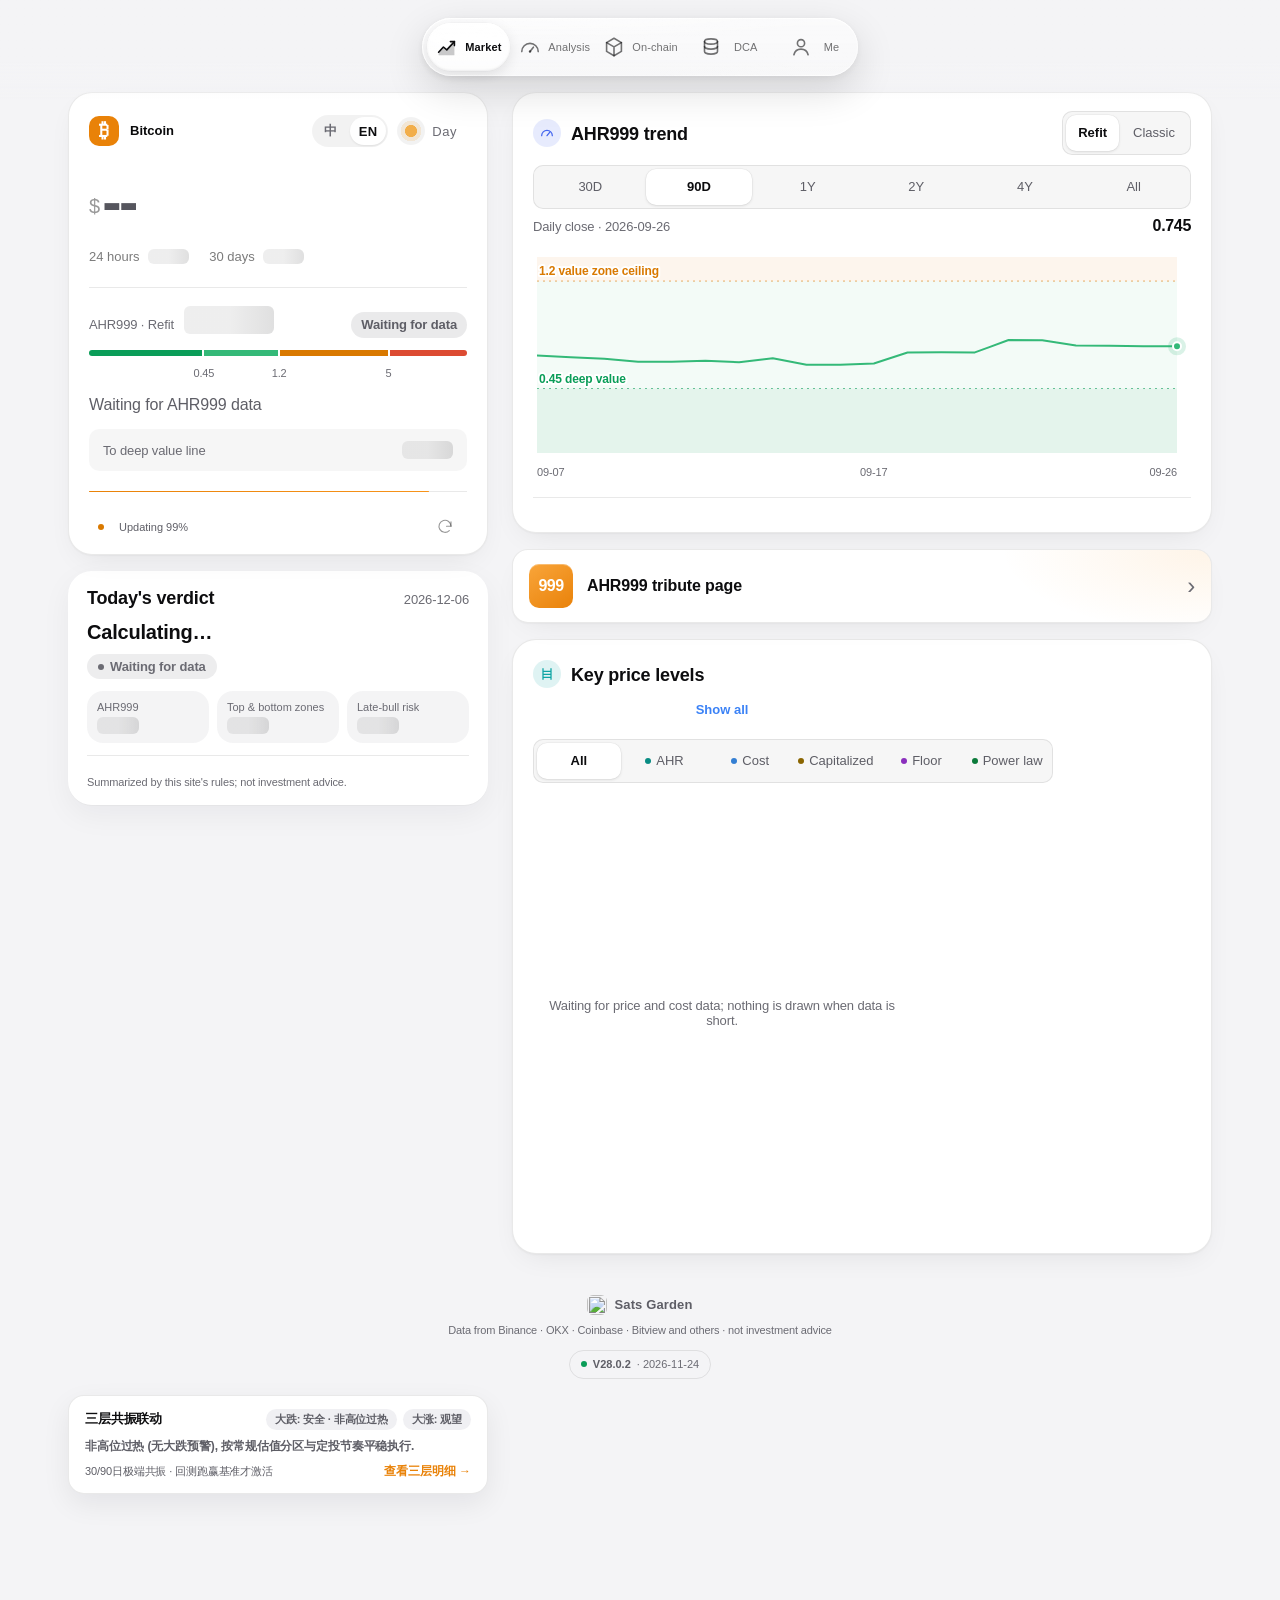
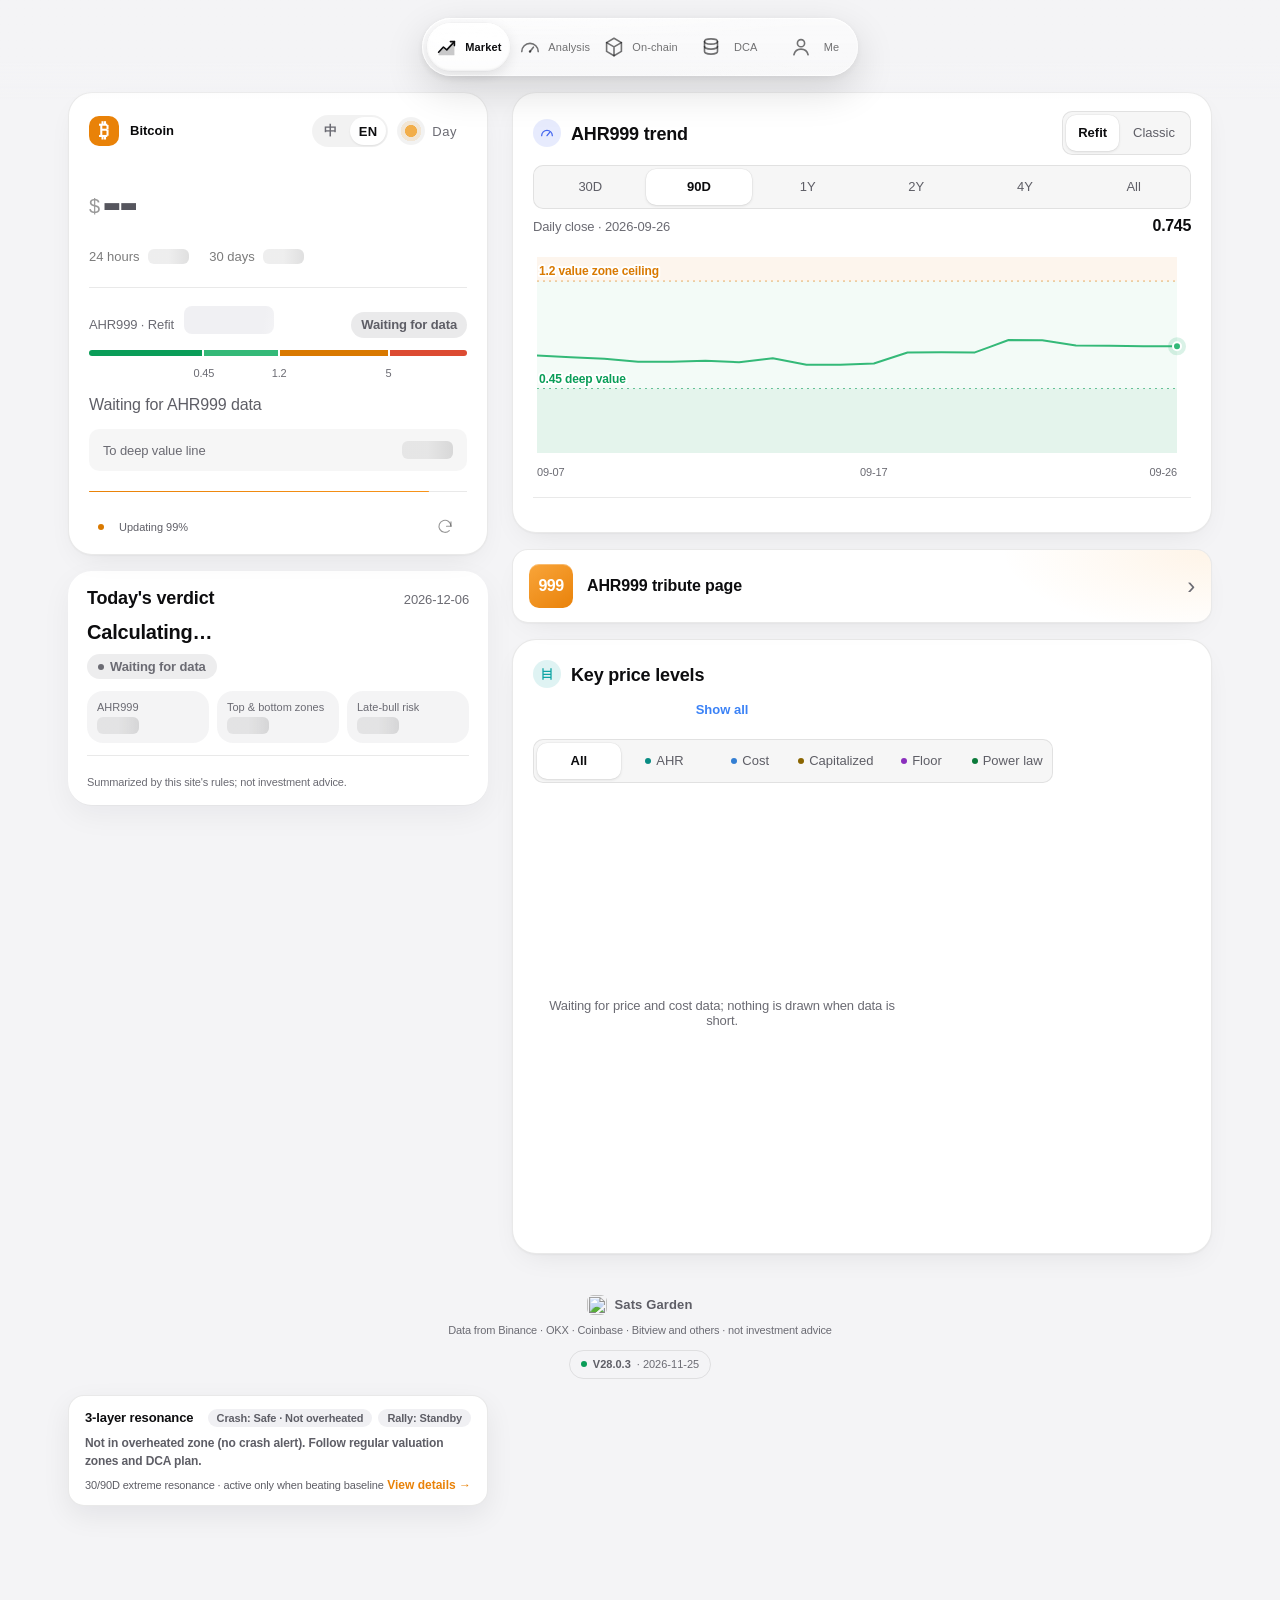
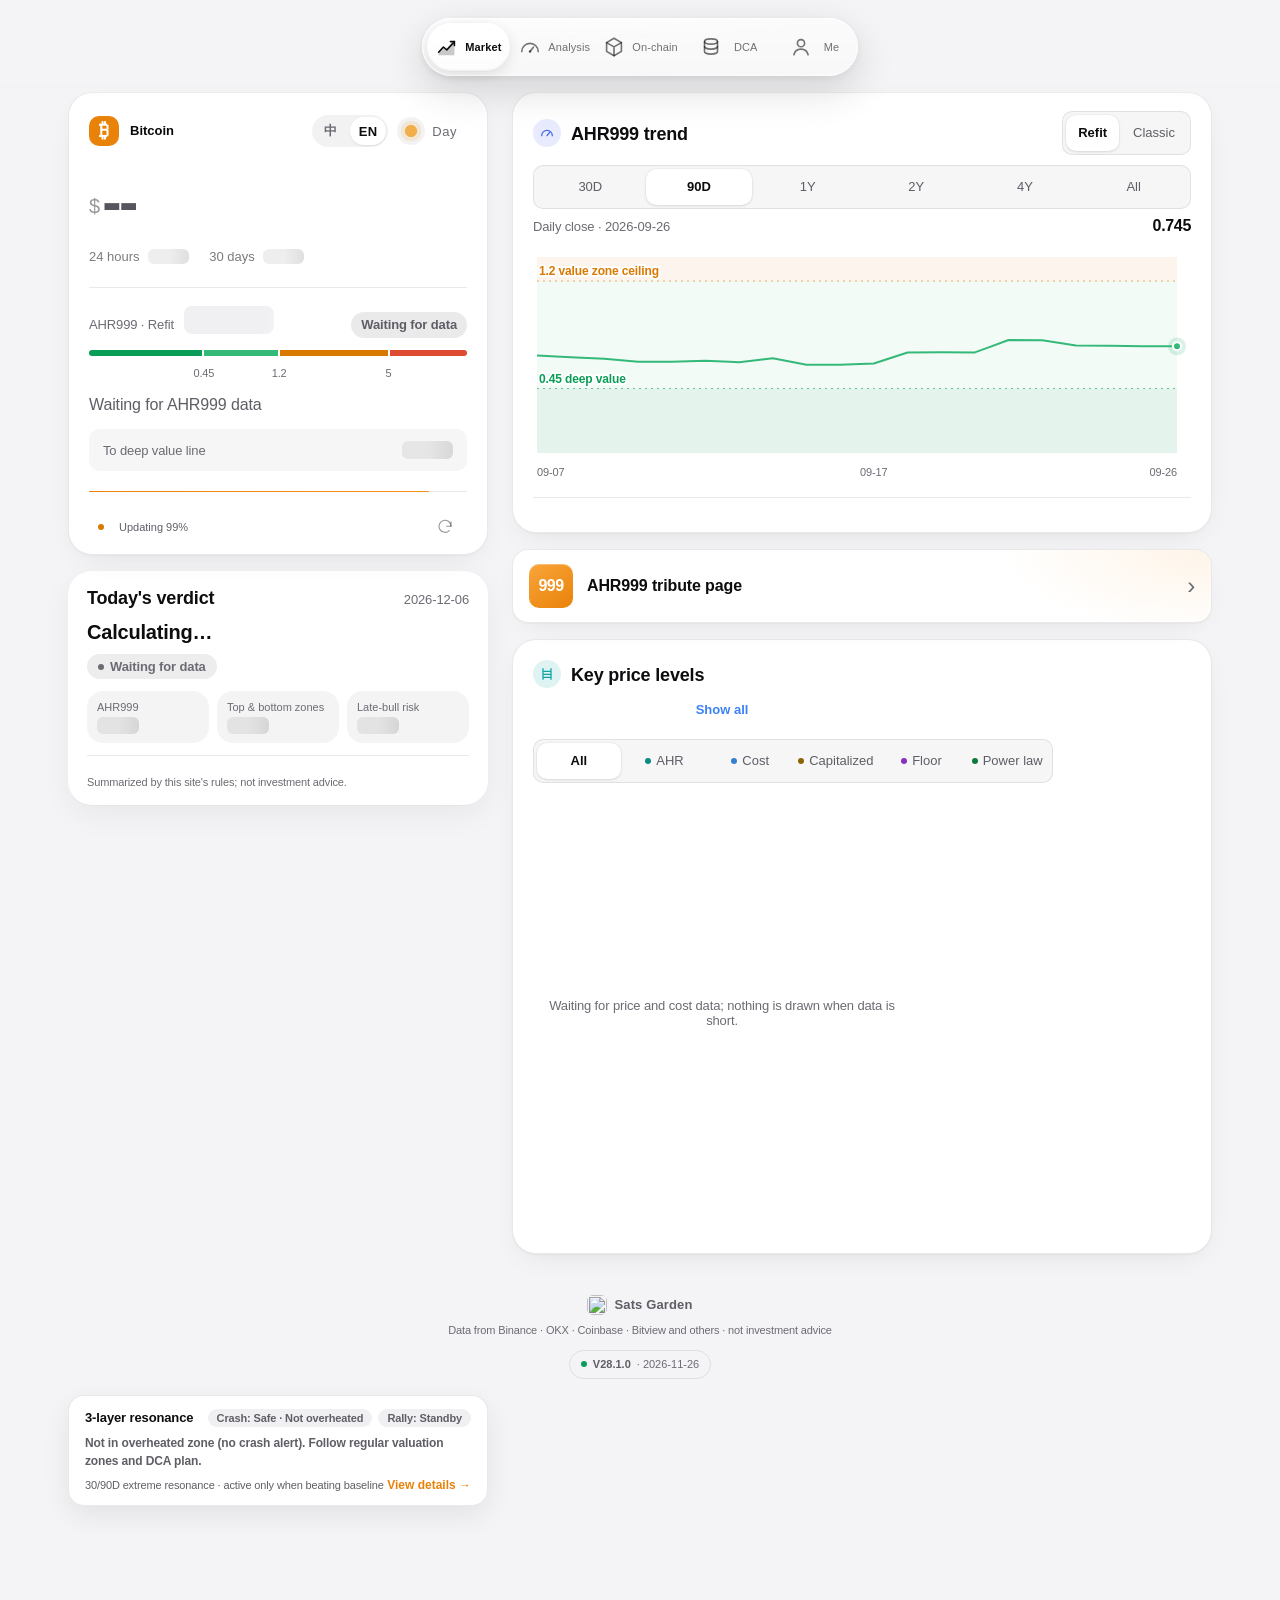
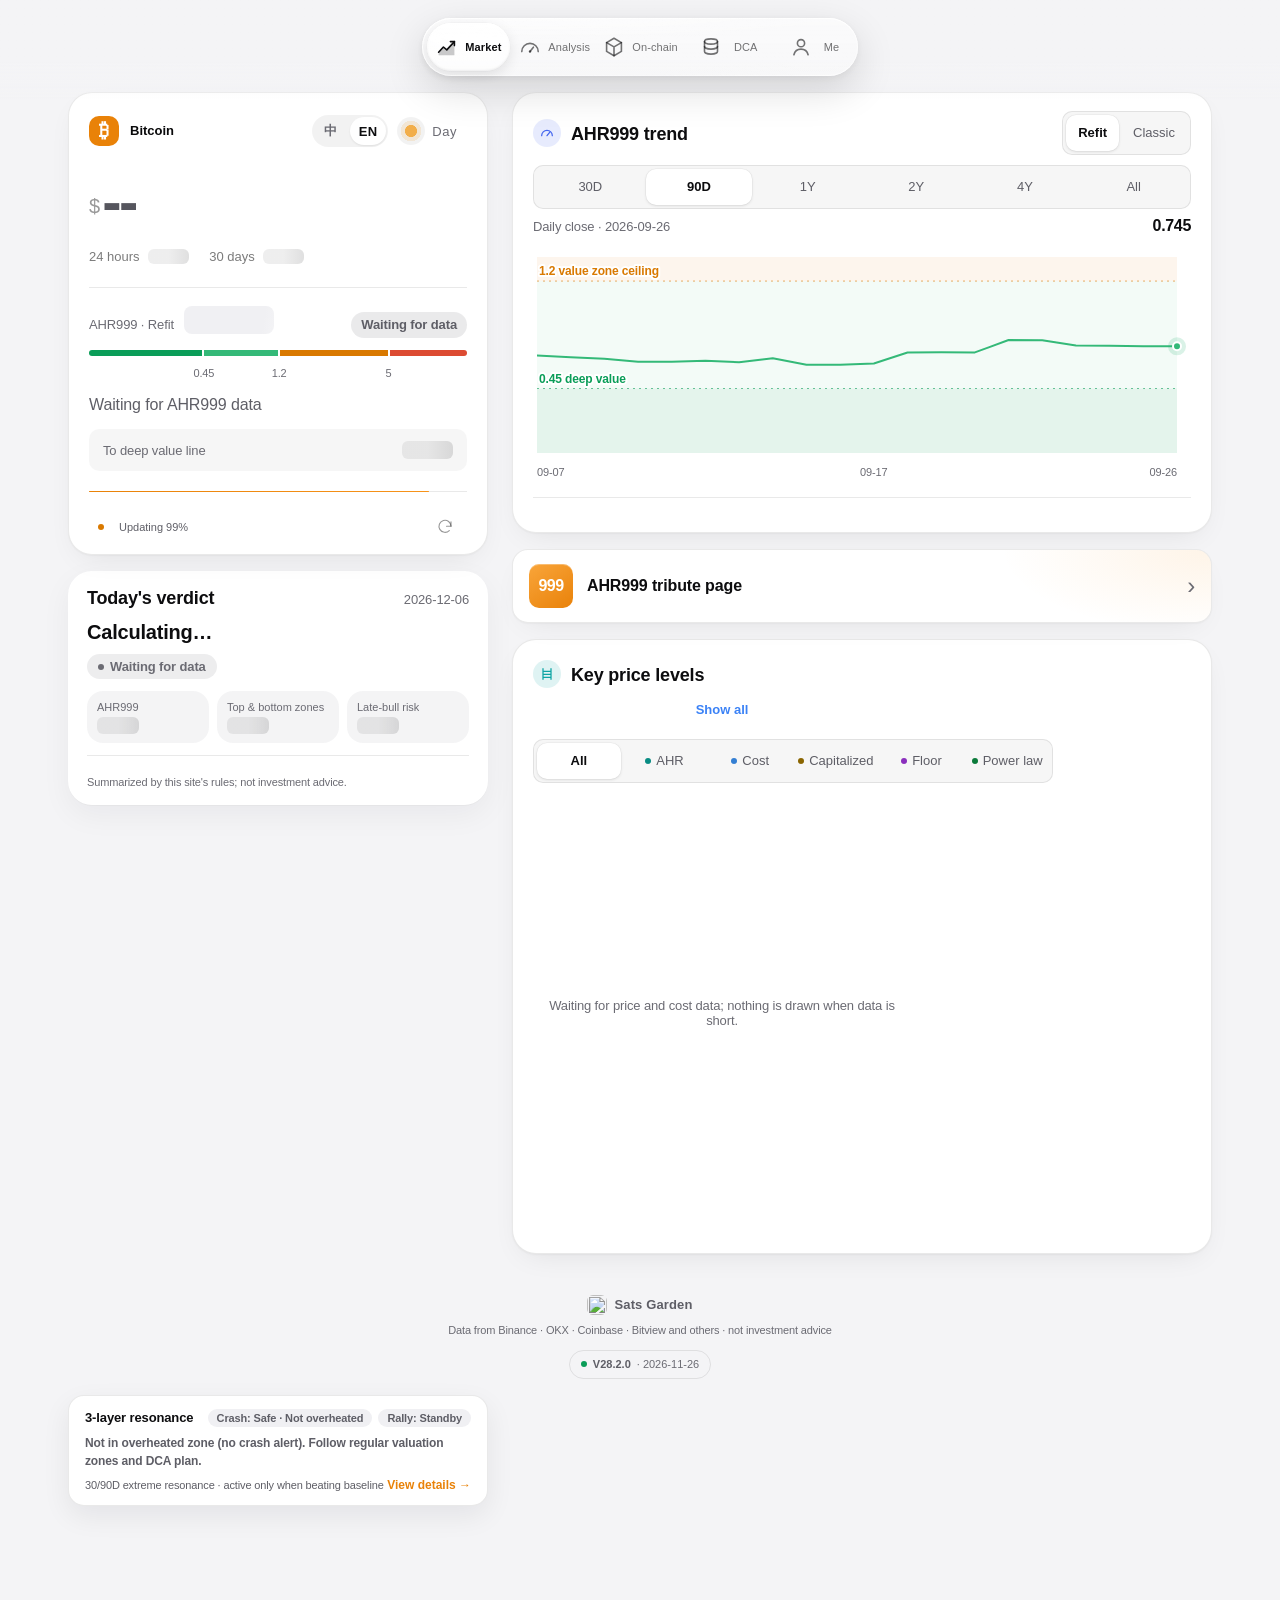
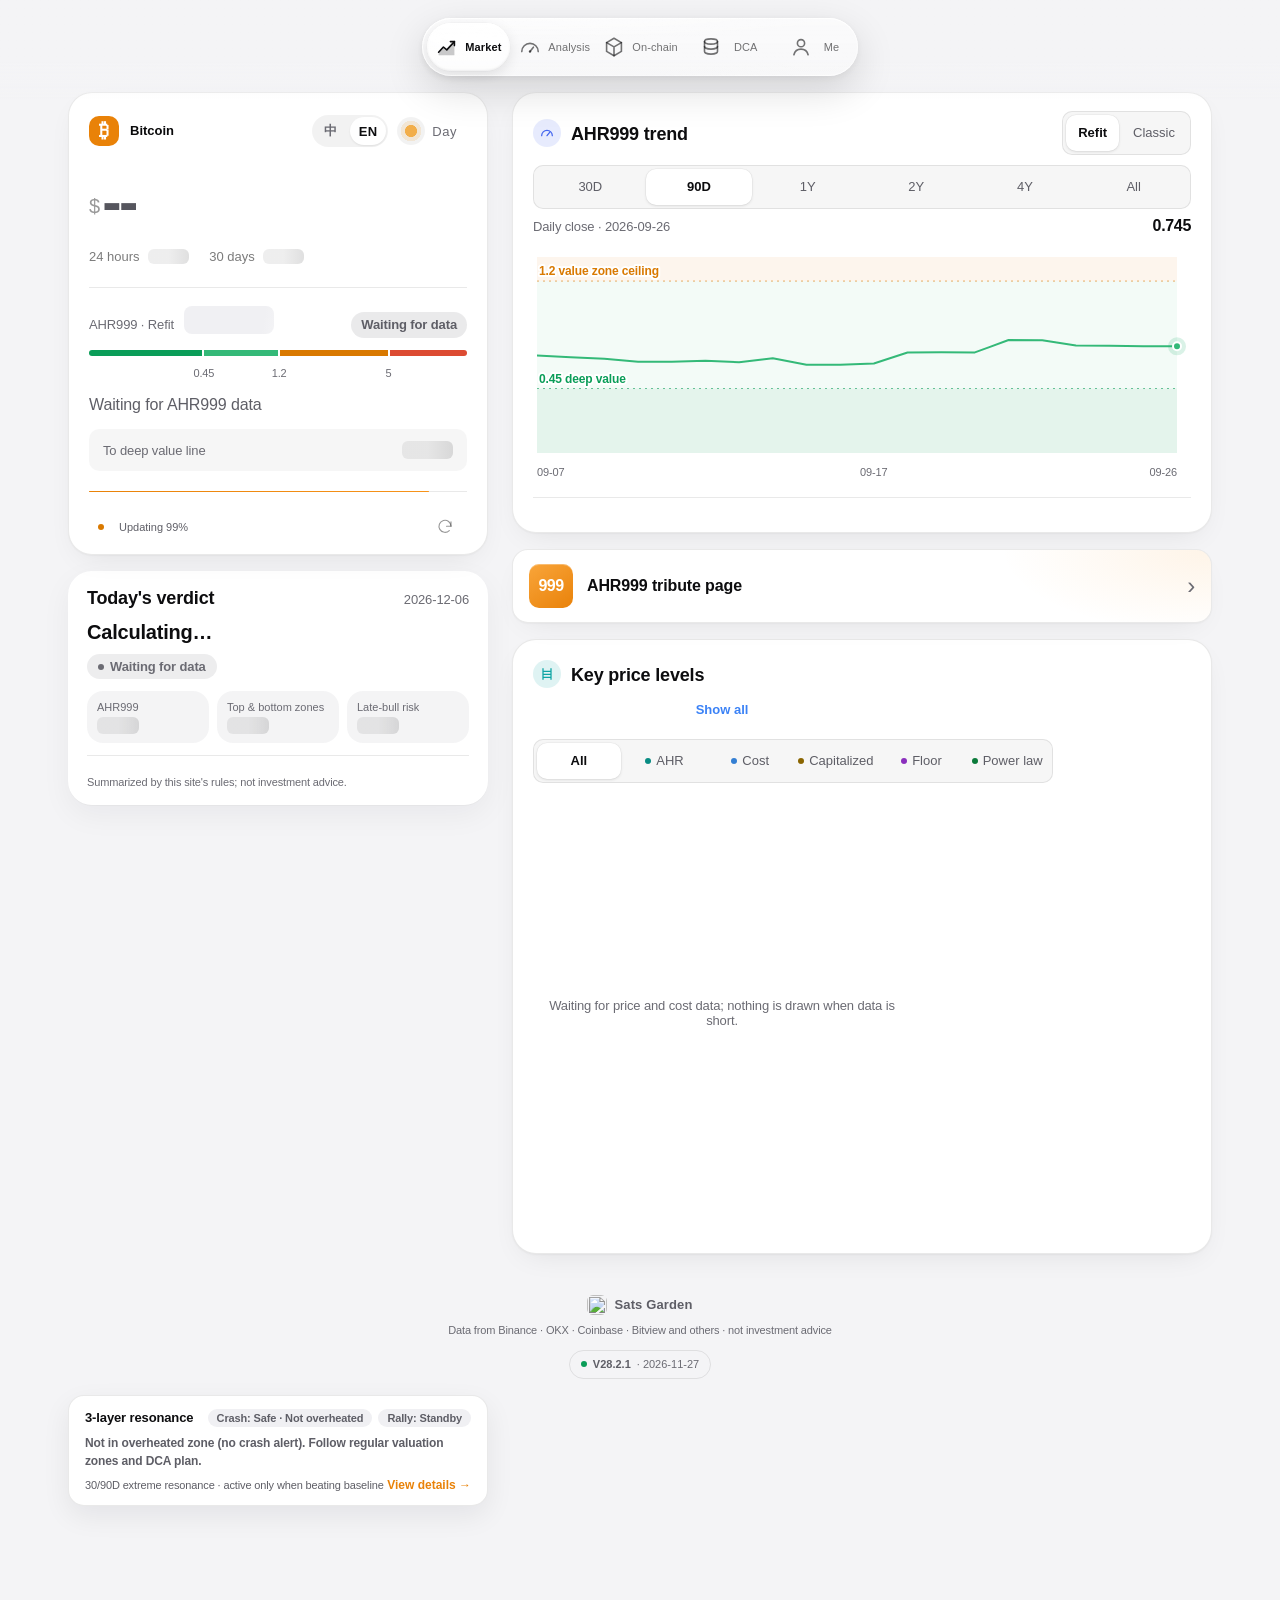
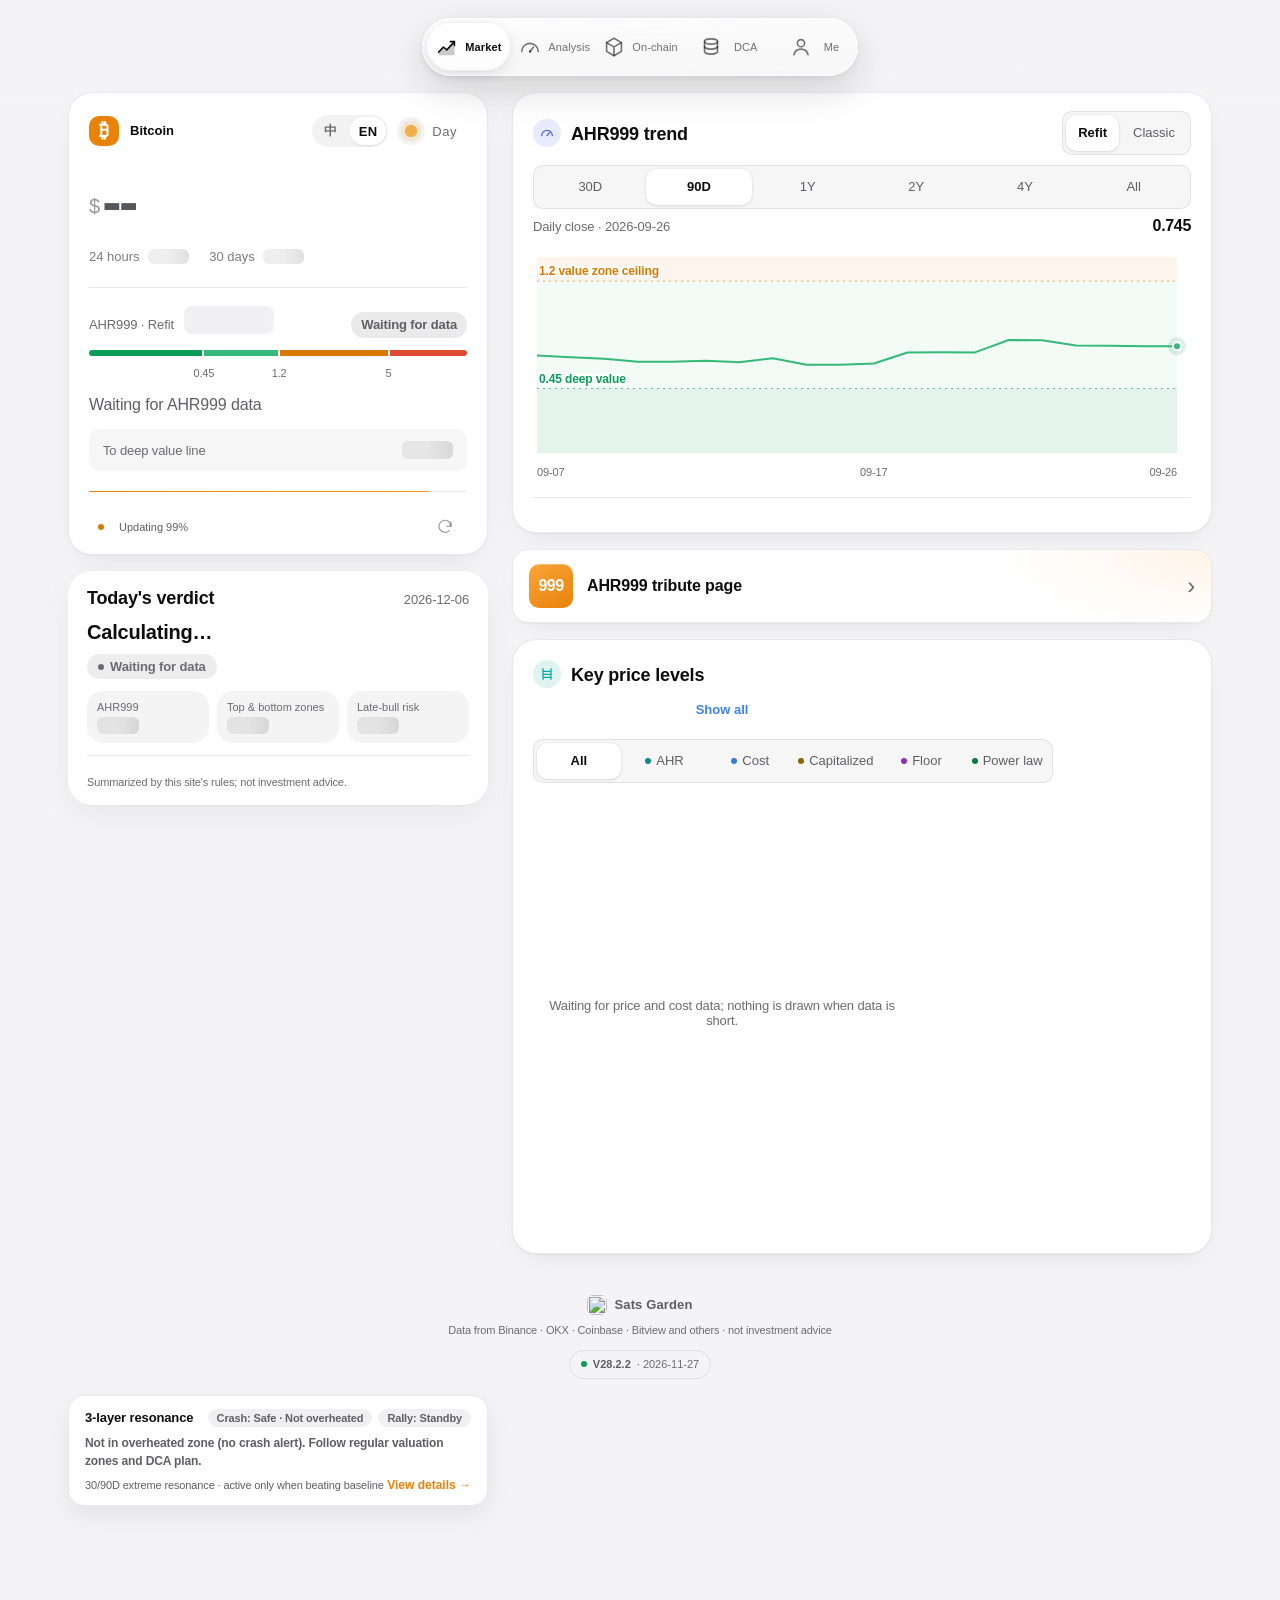
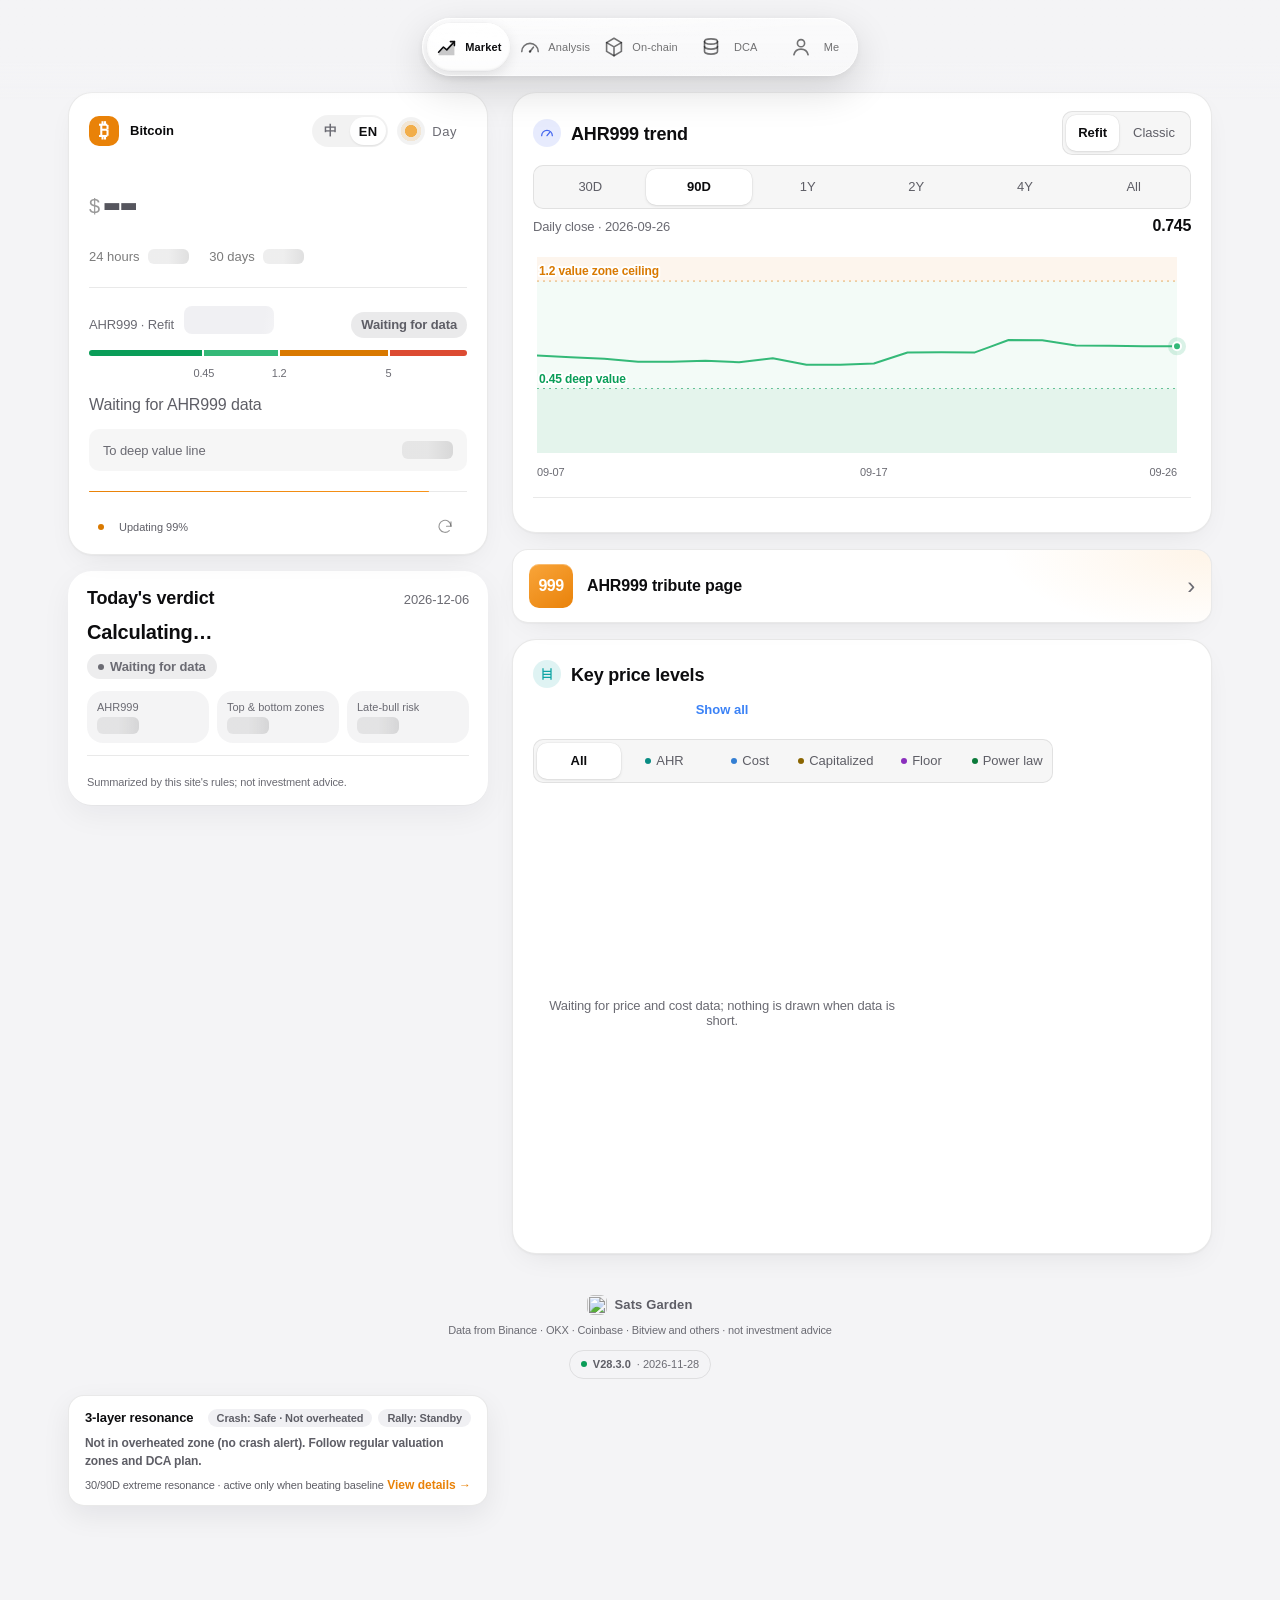
